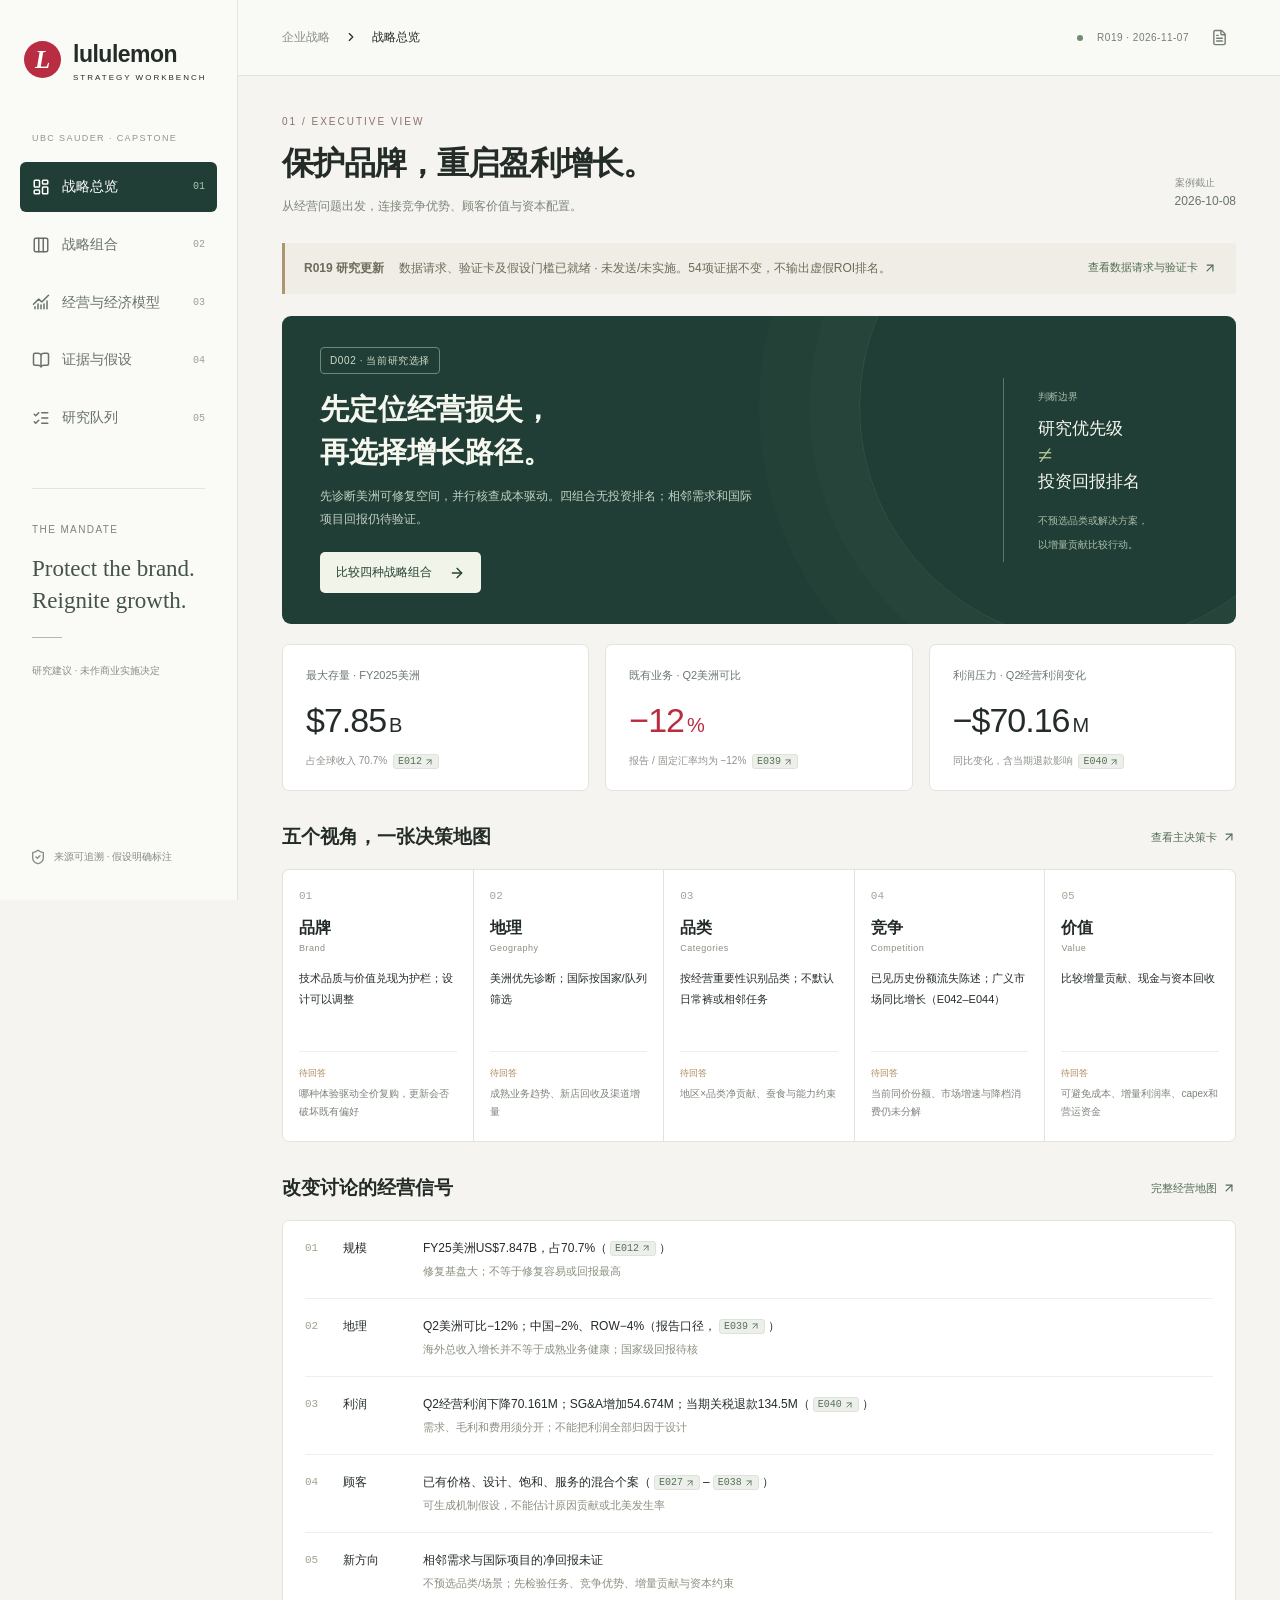
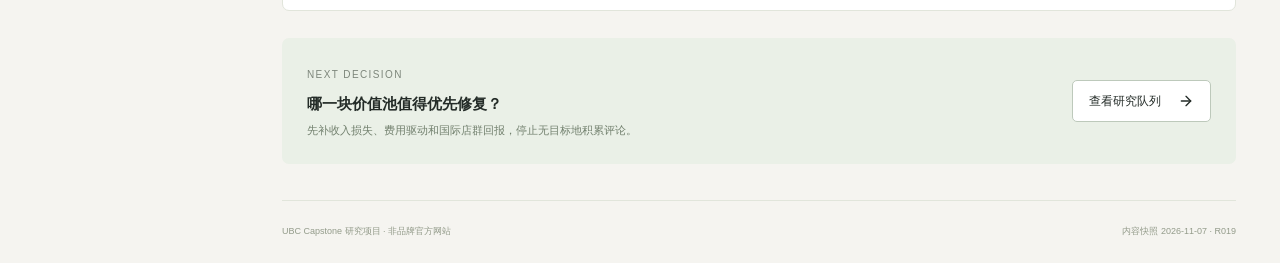
==== strategy-web/offline/index.html @ ca492231 "Prepare neutral data requests and illustrative decision gates" ====
<!doctype html><html lang="zh-CN"><head><meta charset="utf-8"><meta name="viewport" content="width=device-width,initial-scale=1"><title>Lululemon · 战略工作台</title><style>:root{--paper:#f5f4f0;--ink:#242c28;--muted:#7c8578;--line:#e1e5db;--green:#203e35;--red:#b82d41}*{box-sizing:border-box}body{margin:0;background:var(--paper);color:var(--ink);font-family:Inter,"Noto Sans SC","Microsoft YaHei",sans-serif;font-size:14px;line-height:1.7}button,input,select{font:inherit}button{cursor:pointer;border:0;background:none;color:inherit}a{color:inherit;text-decoration:none}button:focus-visible,a:focus-visible,input:focus-visible,select:focus-visible{outline:3px solid #ac8a4c;outline-offset:4px}svg{flex-shrink:0}h1,h2,h3,p{margin:0}h1{font-size:32px;letter-spacing:-1px;font-weight:600;line-height:1.5}h2{font-size:19px;font-weight:600}h3{font-size:15px;font-weight:600}.shell{display:flex;min-height:100vh}.sidebar{width:238px;position:fixed;inset:0 auto 0 0;background:#fafaf7;border-right:1px solid var(--line);padding:35px 20px;display:flex;flex-direction:column;z-index:15}.brand{display:flex;gap:12px;align-items:center;font-size:23px;font-weight:700;letter-spacing:-.5px;padding:0 4px}.mark{display:grid;place-items:center;background:var(--red);color:white;border-radius:50%;width:37px;height:37px;font:italic 700 25px Georgia}.brand-sub{font-size:8px;font-weight:500;letter-spacing:2px;display:block;margin-top:-3px}.workspace-label{color:#92978f;font-size:9px;letter-spacing:1.4px;margin:46px 12px 16px}nav{display:flex;flex-direction:column;gap:8px}nav button{display:flex;align-items:center;gap:12px;padding:13px 12px;border-radius:6px;color:#68716a;text-align:left}nav button span{flex:1}nav button small{font:10px monospace;color:#98a197}nav button.active{background:var(--green);color:white}nav button.active small{color:#adc4b3}nav button:not(.active):hover{background:#edf0e9}.sidebar-note{margin:45px 12px 20px;padding-top:28px;border-top:1px solid var(--line)}.mini-label{font-size:10px;letter-spacing:1.4px;color:#7d867b}.sidebar-note p{font:23px/1.4 Georgia,serif;margin:12px 0;color:#445348}.thin-line{height:1px;width:30px;background:#adbbac;margin:20px 0}.sidebar-note>span:last-child{font-size:10px;color:#899086}.sidebar-bottom{margin-top:auto;padding:25px 10px 0;display:flex;align-items:center;gap:8px;font-size:10px;color:#858c81}.workspace{margin-left:238px;flex:1;min-width:0}.topbar{height:76px;border-bottom:1px solid var(--line);padding:0 44px;display:flex;align-items:center;justify-content:space-between;background:#f9f9f6}.crumb,.top-meta{display:flex;align-items:center;gap:14px;font-size:12px}.crumb>span{color:#8a9188}.crumb strong{font-weight:500}.top-meta{color:#757f73;font-size:10px;letter-spacing:.5px}.dot{width:6px;height:6px;background:#708c73;border-radius:50%}.icon-button{display:inline-flex;align-items:center;justify-content:center;padding:8px;border-radius:5px}.icon-button:hover{background:#e7eae1}.mobile-menu{display:none}main{padding:37px 44px 0;max-width:1550px;margin:auto}.page-heading{display:flex;justify-content:space-between;align-items:flex-end;gap:20px;margin-bottom:27px}.eyebrow{font-size:10px;color:#8a7168;letter-spacing:2px;margin-bottom:9px}.subtitle{color:var(--muted);margin-top:9px;font-size:12px}.case-tag{font-size:10px;color:#8a9188;white-space:nowrap;padding-bottom:5px}.case-tag b{display:block;color:#697468;font-weight:500;text-align:right;font-size:12px}.hero{background:var(--green);border-radius:9px;color:#f6f8ef;padding:31px 38px;display:flex;justify-content:space-between;position:relative;overflow:hidden}.hero:after{content:"";position:absolute;right:-95px;top:-145px;width:470px;height:470px;border:1px solid #72907a33;border-radius:50%;pointer-events:none;box-shadow:0 0 0 50px #72907a0a,0 0 0 100px #72907a09}.pill{display:inline-block;border:1px solid #6b8878;color:#cfdbca;font-size:10px;padding:4px 9px;border-radius:4px;letter-spacing:.6px}.hero h2{font-size:29px;line-height:1.5;margin:14px 0 10px}.hero-copy{max-width:520px;position:relative;z-index:1}.hero-copy>p{font-size:12px;color:#c3d1c5;line-height:1.9;max-width:440px}.primary,.secondary{display:inline-flex;align-items:center;justify-content:center;gap:17px;border-radius:5px;padding:10px 16px;font-size:12px}.primary{background:#f1f4e9;color:#244334;margin-top:22px}.primary:hover{background:white}.secondary{border:1px solid #bdc9bb;background:white}.secondary:hover{background:#edf1e8}.hero-note{z-index:1;align-self:center;border-left:1px solid #5a7766;padding:6px 0 6px 34px;margin:0 20px 0 25px;min-width:175px}.hero-note>span{font-size:10px;color:#a9bdac}.hero-note p{font-size:17px;line-height:1.35;margin:11px 0 14px}.hero-note strong{font:26px Georgia;color:#b8c997}.hero-note small{font-size:10px;color:#a9bdac}.stat-grid{display:grid;grid-template-columns:repeat(3,1fr);gap:16px;margin:20px 0 30px}.stat-grid article{background:white;border:1px solid var(--line);border-radius:7px;padding:21px 23px}.stat-label{font-size:11px;color:#6b776d}.stat-grid strong{display:block;font-size:34px;font-weight:500;letter-spacing:-1px;margin:8px 0 2px;font-variant-numeric:tabular-nums}.stat-grid strong span{font-size:20px;letter-spacing:0;margin-left:3px}.stat-grid p{color:#8a9188;font-size:10px}.red{color:var(--red)!important}.ref{display:inline-flex;align-items:center;gap:2px;background:#edf0ea;color:#57715a;font:10px monospace;border:1px solid #dce3d8;border-radius:3px;padding:1px 4px;margin:0 3px;vertical-align:middle}.ref:hover{background:#dce8d9}.section-title{display:flex;align-items:center;justify-content:space-between;gap:15px;margin:30px 0 15px}.text-link{display:inline-flex;align-items:center;gap:5px;font-size:11px;color:#526c55;padding:0;text-align:left}.text-link:hover{text-decoration:underline}.lens-grid{display:grid;grid-template-columns:repeat(5,1fr);gap:1px;background:var(--line);border:1px solid var(--line);border-radius:7px;overflow:hidden}.lens-grid article{background:white;padding:20px 16px;min-width:0}.lens-number{font:11px monospace;color:#9caa93;display:block;margin-bottom:12px}.lens-grid h3{font-size:16px;margin-bottom:12px}.lens-grid h3 small{display:block;font-size:9px;color:#899080;font-weight:400;letter-spacing:.5px}.lens-grid p{font-size:11px;line-height:1.9;min-height:65px}.unknown{margin-top:18px;border-top:1px solid #edf0e9;padding-top:13px;font-size:10px;line-height:1.8;color:#7d857b}.unknown span{display:block;color:#ac8b5b;font-size:9px;margin-bottom:4px}.signal-list{background:white;border:1px solid var(--line);border-radius:7px;padding:0 22px}.signal-row{display:grid;grid-template-columns:28px 70px 1fr;gap:10px;padding:17px 0;border-bottom:1px solid #edf0e9;font-size:12px}.signal-row:last-child{border:0}.signal-index{font:11px monospace;color:#9aa68e;margin-top:4px}.signal-row>strong{font-weight:500}.signal-row p{font-size:11px;color:#88907f;margin-top:4px}.bottom-callout{display:flex;align-items:center;justify-content:space-between;gap:20px;padding:24px 25px;background:#eaf0e7;border-radius:7px;margin-top:27px}.bottom-callout h3{margin:5px 0;font-size:15px}.bottom-callout p{font-size:11px;color:#72806e}.notice{display:flex;gap:15px;align-items:flex-start;background:#efede5;border-left:3px solid #ad9670;padding:15px 19px;font-size:12px;color:#6e6b5a;border-radius:0 4px 4px 0}.notice b{white-space:nowrap}.notice>span{flex:1}.muted{color:var(--muted);font-size:11px}.option-picker{display:flex;flex-wrap:wrap;gap:10px;margin-bottom:20px}.option-picker label{background:white;border:1px solid var(--line);padding:9px 12px;border-radius:5px;font-size:11px;display:flex;align-items:center;gap:7px;cursor:pointer}.option-picker span{font:700 11px monospace}.option-picker input{accent-color:var(--green)}.comparison{display:grid;gap:15px;overflow-x:auto;padding-bottom:5px}.option-card{border:1px solid var(--line);background:white;border-radius:7px;overflow:hidden}.option-top{padding:20px;background:#eaeee7;min-height:130px}.lead-option .option-top{background:var(--green);color:white}.option-top>span{font:26px Georgia}.option-top small{float:right;font-size:10px;border:1px solid #a7b6a1;padding:2px 6px;border-radius:3px;margin-top:3px}.option-top h2{font-size:17px;margin-top:15px}.option-detail{padding:15px 19px;border-top:1px solid #edf0e9}.option-detail>span{font-size:10px;color:#8b947e}.option-detail p{font-size:12px;margin-top:7px;line-height:1.9}.small-badge{display:inline-block;font-size:10px;padding:2px 8px;border-radius:4px;background:#e6ede4;color:#63745a;vertical-align:middle;margin-left:5px;font-weight:400}.amber{background:#f0e8d8;color:#90733e}.profit-bridge{display:flex;gap:20px;align-items:flex-end;background:white;border:1px solid var(--line);padding:25px 30px;border-radius:7px;margin-bottom:18px}.profit-bridge>div{flex:1;display:flex;flex-direction:column}.profit-bridge span{font-size:11px;color:#7e8879}.profit-bridge b{font-size:23px;font-weight:500;margin:8px 0}.bridge-bar{border-radius:3px 3px 0 0;background:#b4c4a7;min-width:20px}.bridge-delta .bridge-bar{background:#c58b86}.bridge-delta b{color:#a05455}.bridge-end:last-child .bridge-bar{background:var(--green)}.model-grid{display:grid;grid-template-columns:1.3fr 1fr;border:1px solid var(--line);border-radius:7px;overflow:hidden;background:white}.model-controls{padding:28px 30px}.slider-label{display:block;margin-top:25px}.slider-label>span{display:flex;justify-content:space-between;font-size:12px}.slider-label b{font:16px monospace;color:#385b41}.slider-label input{width:100%;margin:14px 0 0;accent-color:var(--green);cursor:pointer}.fine{font-size:11px;line-height:1.9;color:#8b9186;margin-top:18px}.model-results{background:#eaf0e7;padding:28px 32px}.model-results>div{margin-bottom:15px}.model-results span{display:block;font-size:11px;color:#6c7b65}.model-results strong{font-size:35px;display:block;font-weight:500;letter-spacing:-1px;color:#254e36}.model-results small{font-size:16px;margin-left:4px}.model-results .breakeven{border-top:1px solid #ccd7c6;padding-top:15px;display:flex;justify-content:space-between}.breakeven b{font-size:13px;font-weight:500}.gate-grid{display:grid;grid-template-columns:repeat(4,1fr);gap:13px}.gate-grid>div{padding:22px 18px;background:white;border:1px solid var(--line);border-radius:5px}.gate-grid span{font:11px monospace;color:#8f9e84}.gate-grid h3{font-size:13px;margin:10px 0}.gate-grid p{font-size:10px;color:#87907e}.library-tabs{display:flex;gap:20px;border-bottom:1px solid var(--line);margin-bottom:20px}.library-tabs button{padding:10px 4px 13px;font-size:13px;color:#8a9184;border-bottom:2px solid transparent}.library-tabs button.selected{border-color:var(--green);color:var(--green);font-weight:600}.library-tabs span{font:10px monospace;border-radius:4px;background:#e5eae0;padding:2px 6px;margin-left:8px}.filterbar{display:flex;gap:12px}.search-box{display:flex;align-items:center;gap:10px;padding:9px 14px;background:white;border:1px solid #dbe0d5;border-radius:5px;flex:1;color:#8b9681}.search-box input{border:0;background:transparent;flex:1;width:0;padding:2px;font-size:12px}.filterbar select{padding:8px 15px;background:white;border:1px solid #dbe0d5;border-radius:5px;font-size:12px;color:#66775e}.result-count{font-size:10px;color:#8b9383;margin:20px 0 10px}.evidence-list{border:1px solid var(--line);border-radius:6px;overflow:hidden;background:white}.evidence-row{display:flex;align-items:center;gap:18px;text-align:left;width:100%;border-bottom:1px solid #e9ede4;padding:20px}.evidence-row:last-child{border:0}.evidence-row:hover{background:#f6f8f2}.e-id{font:11px monospace;letter-spacing:.5px;color:#738c64}.evidence-row>div{flex:1;min-width:0}.evidence-row h3{font-size:13px;line-height:1.7}.evidence-row p{font-size:10px;color:#89917f;overflow:hidden;white-space:nowrap;text-overflow:ellipsis;max-width:650px;margin-top:4px}.status{font-size:10px;white-space:nowrap;padding:2px 7px;border:1px solid #e0dfd2;border-radius:3px;color:#9b8455;background:#faf7ef}.status.verified{background:#edf2e8;color:#667b55;border-color:#dae3d1}.evidence-row>svg{color:#909d84}.empty{padding:50px;text-align:center;color:#78886c;background:white}.hyp-list{display:grid;grid-template-columns:1fr 1fr;gap:16px;margin-top:20px}.hyp-card{padding:22px;text-align:left;background:white;border:1px solid var(--line);border-radius:5px}.hyp-card h3{margin:10px 0;font-size:14px;line-height:1.8}.hyp-card p{color:#818e73;font-size:11px;margin:10px 0 18px}.hyp-card:hover{border-color:#a3b193}.research-list{margin-top:25px}.research-list article{display:flex;gap:25px;padding:25px 0;border-bottom:1px solid #dce2d3}.research-number{font:36px Georgia;color:#a2b393;min-width:50px}.research-body{flex:1}.research-body .small-badge{margin-left:0;font-size:9px}.research-body h2{font-size:17px;margin:10px 0 18px}.research-columns{display:grid;grid-template-columns:1fr 1fr;gap:30px}.research-columns p{font-size:12px;color:#6e7c63;margin-top:7px;line-height:1.9}footer{display:flex;justify-content:space-between;gap:20px;border-top:1px solid var(--line);padding:23px 0;margin-top:36px;color:#939b8a;font-size:9px}.drawer{padding:0;border:0;margin:0 0 0 auto;height:100dvh;max-height:100dvh;width:760px;max-width:95vw;background:#fafbf7;color:var(--ink);box-shadow:-12px 0 60px #14241b22}.drawer::backdrop{background:#1b302953;backdrop-filter:blur(2px)}.drawer-inner{height:100%;display:flex;flex-direction:column}.drawer header{padding:25px 28px;border-bottom:1px solid var(--line);display:flex;align-items:flex-start;justify-content:space-between;gap:20px;background:white}.drawer h2{font-size:18px;margin-top:8px}.drawer-content{padding:24px 28px;overflow-y:auto;flex:1;font-size:13px;line-height:1.9}.drawer-content h3{font-size:17px;margin:25px 0 12px}.drawer-content p{margin:10px 0;overflow-wrap:anywhere}.drawer-content a{color:#497b5b;text-decoration:underline}.local-source{color:#8d8c76}.drawer-footer{padding:16px 28px;border-top:1px solid var(--line);font-size:10px;color:#909782;display:flex;justify-content:space-between;background:white}.table-scroll{overflow-x:auto;margin:15px 0}table{border-collapse:collapse;width:100%;font-size:11px}th,td{text-align:left;padding:10px;border:1px solid #e0e5d9;min-width:100px}th{background:#eaf0e4}
@media(max-width:1150px){.sidebar{width:210px;padding:30px 14px}.workspace{margin-left:210px}main{padding:28px 26px 0}.topbar{padding:0 26px}.lens-grid{grid-template-columns:repeat(3,1fr)}.hero-note{min-width:150px;margin-right:0;padding-left:23px}.hero h2{font-size:26px}.stat-grid article{padding:17px}.stat-grid strong{font-size:28px}.gate-grid{grid-template-columns:1fr 1fr}.case-tag{display:none}.hero-copy>p{max-width:340px}}
@media(max-width:760px){.sidebar{display:none;width:238px;box-shadow:10px 0 50px #0002;top:64px}.sidebar.open{display:flex}.workspace{margin-left:0}.mobile-menu{display:inline-flex}.topbar{height:64px;padding:0 15px}.crumb{gap:7px}.top-meta{gap:7px;font-size:9px}main{padding:24px 18px 0}h1{font-size:25px;letter-spacing:-.5px}.subtitle{font-size:11px}.eyebrow{font-size:9px}.hero{padding:25px;display:block}.hero h2{font-size:28px}.hero-note{display:none}.stat-grid{gap:8px;grid-template-columns:1fr;margin-top:15px}.stat-grid article{padding:17px 20px;display:grid;grid-template-columns:1fr auto;align-items:center}.stat-grid strong{grid-column:2;grid-row:1/3;margin:0;font-size:28px}.stat-grid p{margin-top:4px}.lens-grid{grid-template-columns:1fr}.lens-grid article{padding:18px;display:grid;grid-template-columns:25px 85px 1fr;gap:12px}.lens-grid p{min-height:0}.lens-grid .unknown{grid-column:3;padding-top:8px;margin-top:0}.lens-grid h3{margin:0}.section-title h2{font-size:17px}.section-title{align-items:flex-start}.signal-list{padding:0 15px}.signal-row{grid-template-columns:20px 45px 1fr;font-size:11px;gap:7px}.bottom-callout{align-items:flex-start;flex-direction:column;padding:20px}.model-grid{grid-template-columns:1fr}.profit-bridge{gap:12px;padding:18px 15px}.profit-bridge b{font-size:16px}.profit-bridge span{font-size:9px}.small-badge{margin-top:5px}.notice{gap:8px;font-size:11px;flex-wrap:wrap}.notice>span{min-width:180px}.filterbar{flex-wrap:wrap}.filterbar select{width:100%}.evidence-row{gap:10px;padding:16px 12px}.evidence-row h3{font-size:12px}.evidence-row p{max-width:210px}.evidence-row>svg{display:none}.status{font-size:9px;padding:2px 4px}.hyp-list{grid-template-columns:1fr}.research-list article{gap:15px}.research-number{min-width:30px;font-size:28px}.research-columns{grid-template-columns:1fr;gap:18px}.research-body h2{font-size:15px}.drawer{max-width:100vw;width:100vw}.drawer header,.drawer-content{padding:20px}footer{flex-direction:column;gap:5px}}
@media print{.sidebar,.topbar,.drawer,.option-picker,.primary,footer{display:none}.workspace{margin:0}main{padding:0}.comparison{display:block}.option-card{break-inside:avoid;margin:15px 0}}


.audit-banner{margin-bottom:22px}.audit-disposition{background:#e9eee2;color:#4e633c}.hyp-card>.status{margin-left:9px}@media(max-width:760px){.evidence-row{flex-wrap:wrap}.evidence-row>div{min-width:180px}.evidence-row .status{margin-left:0}}
</style></head><body><div id="root"></div><script>(()=>{var Um=Object.create;var bs=Object.defineProperty;var Bm=Object.getOwnPropertyDescriptor;var Om=Object.getOwnPropertyNames;var km=Object.getPrototypeOf,Hm=Object.prototype.hasOwnProperty;var oa=(e,a)=>()=>(a||e((a={exports:{}}).exports,a),a.exports);var qm=(e,a,t,l)=>{if(a&&typeof a=="object"||typeof a=="function")for(let u of Om(a))!Hm.call(e,u)&&u!==t&&bs(e,u,{get:()=>a[u],enumerable:!(l=Bm(a,u))||l.enumerable});return e};var pa=(e,a,t)=>(t=e!=null?Um(km(e)):{},qm(a||!e||!e.__esModule?bs(t,"default",{value:e,enumerable:!0}):t,e));var Hs=oa(ee=>{"use strict";function Hn(e,a){var t=e.length;e.push(a);e:for(;0<t;){var l=t-1>>>1,u=e[l];if(0<Vu(u,a))e[l]=a,e[t]=u,t=l;else break e}}function na(e){return e.length===0?null:e[0]}function Ku(e){if(e.length===0)return null;var a=e[0],t=e.pop();if(t!==a){e[0]=t;e:for(var l=0,u=e.length,o=u>>>1;l<o;){var n=2*(l+1)-1,d=e[n],s=n+1,c=e[s];if(0>Vu(d,t))s<u&&0>Vu(c,d)?(e[l]=c,e[s]=t,l=s):(e[l]=d,e[n]=t,l=n);else if(s<u&&0>Vu(c,t))e[l]=c,e[s]=t,l=s;else break e}}return a}function Vu(e,a){var t=e.sortIndex-a.sortIndex;return t!==0?t:e.id-a.id}ee.unstable_now=void 0;typeof performance=="object"&&typeof performance.now=="function"?(Es=performance,ee.unstable_now=function(){return Es.now()}):(Bn=Date,Ms=Bn.now(),ee.unstable_now=function(){return Bn.now()-Ms});var Es,Bn,Ms,La=[],qa=[],zm=1,Qe=null,ve=3,qn=!1,Dl=!1,Ul=!1,zn=!1,Ds=typeof setTimeout=="function"?setTimeout:null,Us=typeof clearTimeout=="function"?clearTimeout:null,ws=typeof setImmediate<"u"?setImmediate:null;function Yu(e){for(var a=na(qa);a!==null;){if(a.callback===null)Ku(qa);else if(a.startTime<=e)Ku(qa),a.sortIndex=a.expirationTime,Hn(La,a);else break;a=na(qa)}}function Fn(e){if(Ul=!1,Yu(e),!Dl)if(na(La)!==null)Dl=!0,qt||(qt=!0,Ht());else{var a=na(qa);a!==null&&_n(Fn,a.startTime-e)}}var qt=!1,Bl=-1,Bs=5,Os=-1;function ks(){return zn?!0:!(ee.unstable_now()-Os<Bs)}function On(){if(zn=!1,qt){var e=ee.unstable_now();Os=e;var a=!0;try{e:{Dl=!1,Ul&&(Ul=!1,Us(Bl),Bl=-1),qn=!0;var t=ve;try{a:{for(Yu(e),Qe=na(La);Qe!==null&&!(Qe.expirationTime>e&&ks());){var l=Qe.callback;if(typeof l=="function"){Qe.callback=null,ve=Qe.priorityLevel;var u=l(Qe.expirationTime<=e);if(e=ee.unstable_now(),typeof u=="function"){Qe.callback=u,Yu(e),a=!0;break a}Qe===na(La)&&Ku(La),Yu(e)}else Ku(La);Qe=na(La)}if(Qe!==null)a=!0;else{var o=na(qa);o!==null&&_n(Fn,o.startTime-e),a=!1}}break e}finally{Qe=null,ve=t,qn=!1}a=void 0}}finally{a?Ht():qt=!1}}}var Ht;typeof ws=="function"?Ht=function(){ws(On)}:typeof MessageChannel<"u"?(kn=new MessageChannel,Ts=kn.port2,kn.port1.onmessage=On,Ht=function(){Ts.postMessage(null)}):Ht=function(){Ds(On,0)};var kn,Ts;function _n(e,a){Bl=Ds(function(){e(ee.unstable_now())},a)}ee.unstable_IdlePriority=5;ee.unstable_ImmediatePriority=1;ee.unstable_LowPriority=4;ee.unstable_NormalPriority=3;ee.unstable_Profiling=null;ee.unstable_UserBlockingPriority=2;ee.unstable_cancelCallback=function(e){e.callback=null};ee.unstable_forceFrameRate=function(e){0>e||125<e?console.error("forceFrameRate takes a positive int between 0 and 125, forcing frame rates higher than 125 fps is not supported"):Bs=0<e?Math.floor(1e3/e):5};ee.unstable_getCurrentPriorityLevel=function(){return ve};ee.unstable_next=function(e){switch(ve){case 1:case 2:case 3:var a=3;break;default:a=ve}var t=ve;ve=a;try{return e()}finally{ve=t}};ee.unstable_requestPaint=function(){zn=!0};ee.unstable_runWithPriority=function(e,a){switch(e){case 1:case 2:case 3:case 4:case 5:break;default:e=3}var t=ve;ve=e;try{return a()}finally{ve=t}};ee.unstable_scheduleCallback=function(e,a,t){var l=ee.unstable_now();switch(typeof t=="object"&&t!==null?(t=t.delay,t=typeof t=="number"&&0<t?l+t:l):t=l,e){case 1:var u=-1;break;case 2:u=250;break;case 5:u=1073741823;break;case 4:u=1e4;break;default:u=5e3}return u=t+u,e={id:zm++,callback:a,priorityLevel:e,startTime:t,expirationTime:u,sortIndex:-1},t>l?(e.sortIndex=t,Hn(qa,e),na(La)===null&&e===na(qa)&&(Ul?(Us(Bl),Bl=-1):Ul=!0,_n(Fn,t-l))):(e.sortIndex=u,Hn(La,e),Dl||qn||(Dl=!0,qt||(qt=!0,Ht()))),e};ee.unstable_shouldYield=ks;ee.unstable_wrapCallback=function(e){var a=ve;return function(){var t=ve;ve=a;try{return e.apply(this,arguments)}finally{ve=t}}}});var zs=oa((W1,qs)=>{"use strict";qs.exports=Hs()});var Zs=oa(M=>{"use strict";var Gn=Symbol.for("react.transitional.element"),Fm=Symbol.for("react.portal"),_m=Symbol.for("react.fragment"),Pm=Symbol.for("react.strict_mode"),Nm=Symbol.for("react.profiler"),Gm=Symbol.for("react.consumer"),Qm=Symbol.for("react.context"),Xm=Symbol.for("react.forward_ref"),Vm=Symbol.for("react.suspense"),Ym=Symbol.for("react.memo"),Gs=Symbol.for("react.lazy"),Km=Symbol.for("react.activity"),Fs=Symbol.iterator;function Zm(e){return e===null||typeof e!="object"?null:(e=Fs&&e[Fs]||e["@@iterator"],typeof e=="function"?e:null)}var Qs={isMounted:function(){return!1},enqueueForceUpdate:function(){},enqueueReplaceState:function(){},enqueueSetState:function(){}},Xs=Object.assign,Vs={};function Ft(e,a,t){this.props=e,this.context=a,this.refs=Vs,this.updater=t||Qs}Ft.prototype.isReactComponent={};Ft.prototype.setState=function(e,a){if(typeof e!="object"&&typeof e!="function"&&e!=null)throw Error("takes an object of state variables to update or a function which returns an object of state variables.");this.updater.enqueueSetState(this,e,a,"setState")};Ft.prototype.forceUpdate=function(e){this.updater.enqueueForceUpdate(this,e,"forceUpdate")};function Ys(){}Ys.prototype=Ft.prototype;function Qn(e,a,t){this.props=e,this.context=a,this.refs=Vs,this.updater=t||Qs}var Xn=Qn.prototype=new Ys;Xn.constructor=Qn;Xs(Xn,Ft.prototype);Xn.isPureReactComponent=!0;var _s=Array.isArray;function Nn(){}var Z={H:null,A:null,T:null,S:null},Ks=Object.prototype.hasOwnProperty;function Vn(e,a,t){var l=t.ref;return{$$typeof:Gn,type:e,key:a,ref:l!==void 0?l:null,props:t}}function jm(e,a){return Vn(e.type,a,e.props)}function Yn(e){return typeof e=="object"&&e!==null&&e.$$typeof===Gn}function Wm(e){var a={"=":"=0",":":"=2"};return"$"+e.replace(/[=:]/g,function(t){return a[t]})}var Ps=/\/+/g;function Pn(e,a){return typeof e=="object"&&e!==null&&e.key!=null?Wm(""+e.key):a.toString(36)}function Jm(e){switch(e.status){case"fulfilled":return e.value;case"rejected":throw e.reason;default:switch(typeof e.status=="string"?e.then(Nn,Nn):(e.status="pending",e.then(function(a){e.status==="pending"&&(e.status="fulfilled",e.value=a)},function(a){e.status==="pending"&&(e.status="rejected",e.reason=a)})),e.status){case"fulfilled":return e.value;case"rejected":throw e.reason}}throw e}function zt(e,a,t,l,u){var o=typeof e;(o==="undefined"||o==="boolean")&&(e=null);var n=!1;if(e===null)n=!0;else switch(o){case"bigint":case"string":case"number":n=!0;break;case"object":switch(e.$$typeof){case Gn:case Fm:n=!0;break;case Gs:return n=e._init,zt(n(e._payload),a,t,l,u)}}if(n)return u=u(e),n=l===""?"."+Pn(e,0):l,_s(u)?(t="",n!=null&&(t=n.replace(Ps,"$&/")+"/"),zt(u,a,t,"",function(c){return c})):u!=null&&(Yn(u)&&(u=jm(u,t+(u.key==null||e&&e.key===u.key?"":(""+u.key).replace(Ps,"$&/")+"/")+n)),a.push(u)),1;n=0;var d=l===""?".":l+":";if(_s(e))for(var s=0;s<e.length;s++)l=e[s],o=d+Pn(l,s),n+=zt(l,a,t,o,u);else if(s=Zm(e),typeof s=="function")for(e=s.call(e),s=0;!(l=e.next()).done;)l=l.value,o=d+Pn(l,s++),n+=zt(l,a,t,o,u);else if(o==="object"){if(typeof e.then=="function")return zt(Jm(e),a,t,l,u);throw a=String(e),Error("Objects are not valid as a React child (found: "+(a==="[object Object]"?"object with keys {"+Object.keys(e).join(", ")+"}":a)+"). If you meant to render a collection of children, use an array instead.")}return n}function Zu(e,a,t){if(e==null)return e;var l=[],u=0;return zt(e,l,"","",function(o){return a.call(t,o,u++)}),l}function $m(e){if(e._status===-1){var a=e._result;a=a(),a.then(function(t){(e._status===0||e._status===-1)&&(e._status=1,e._result=t)},function(t){(e._status===0||e._status===-1)&&(e._status=2,e._result=t)}),e._status===-1&&(e._status=0,e._result=a)}if(e._status===1)return e._result.default;throw e._result}var Ns=typeof reportError=="function"?reportError:function(e){if(typeof window=="object"&&typeof window.ErrorEvent=="function"){var a=new window.ErrorEvent("error",{bubbles:!0,cancelable:!0,message:typeof e=="object"&&e!==null&&typeof e.message=="string"?String(e.message):String(e),error:e});if(!window.dispatchEvent(a))return}else if(typeof process=="object"&&typeof process.emit=="function"){process.emit("uncaughtException",e);return}console.error(e)},ep={map:Zu,forEach:function(e,a,t){Zu(e,function(){a.apply(this,arguments)},t)},count:function(e){var a=0;return Zu(e,function(){a++}),a},toArray:function(e){return Zu(e,function(a){return a})||[]},only:function(e){if(!Yn(e))throw Error("React.Children.only expected to receive a single React element child.");return e}};M.Activity=Km;M.Children=ep;M.Component=Ft;M.Fragment=_m;M.Profiler=Nm;M.PureComponent=Qn;M.StrictMode=Pm;M.Suspense=Vm;M.__CLIENT_INTERNALS_DO_NOT_USE_OR_WARN_USERS_THEY_CANNOT_UPGRADE=Z;M.__COMPILER_RUNTIME={__proto__:null,c:function(e){return Z.H.useMemoCache(e)}};M.cache=function(e){return function(){return e.apply(null,arguments)}};M.cacheSignal=function(){return null};M.cloneElement=function(e,a,t){if(e==null)throw Error("The argument must be a React element, but you passed "+e+".");var l=Xs({},e.props),u=e.key;if(a!=null)for(o in a.key!==void 0&&(u=""+a.key),a)!Ks.call(a,o)||o==="key"||o==="__self"||o==="__source"||o==="ref"&&a.ref===void 0||(l[o]=a[o]);var o=arguments.length-2;if(o===1)l.children=t;else if(1<o){for(var n=Array(o),d=0;d<o;d++)n[d]=arguments[d+2];l.children=n}return Vn(e.type,u,l)};M.createContext=function(e){return e={$$typeof:Qm,_currentValue:e,_currentValue2:e,_threadCount:0,Provider:null,Consumer:null},e.Provider=e,e.Consumer={$$typeof:Gm,_context:e},e};M.createElement=function(e,a,t){var l,u={},o=null;if(a!=null)for(l in a.key!==void 0&&(o=""+a.key),a)Ks.call(a,l)&&l!=="key"&&l!=="__self"&&l!=="__source"&&(u[l]=a[l]);var n=arguments.length-2;if(n===1)u.children=t;else if(1<n){for(var d=Array(n),s=0;s<n;s++)d[s]=arguments[s+2];u.children=d}if(e&&e.defaultProps)for(l in n=e.defaultProps,n)u[l]===void 0&&(u[l]=n[l]);return Vn(e,o,u)};M.createRef=function(){return{current:null}};M.forwardRef=function(e){return{$$typeof:Xm,render:e}};M.isValidElement=Yn;M.lazy=function(e){return{$$typeof:Gs,_payload:{_status:-1,_result:e},_init:$m}};M.memo=function(e,a){return{$$typeof:Ym,type:e,compare:a===void 0?null:a}};M.startTransition=function(e){var a=Z.T,t={};Z.T=t;try{var l=e(),u=Z.S;u!==null&&u(t,l),typeof l=="object"&&l!==null&&typeof l.then=="function"&&l.then(Nn,Ns)}catch(o){Ns(o)}finally{a!==null&&t.types!==null&&(a.types=t.types),Z.T=a}};M.unstable_useCacheRefresh=function(){return Z.H.useCacheRefresh()};M.use=function(e){return Z.H.use(e)};M.useActionState=function(e,a,t){return Z.H.useActionState(e,a,t)};M.useCallback=function(e,a){return Z.H.useCallback(e,a)};M.useContext=function(e){return Z.H.useContext(e)};M.useDebugValue=function(){};M.useDeferredValue=function(e,a){return Z.H.useDeferredValue(e,a)};M.useEffect=function(e,a){return Z.H.useEffect(e,a)};M.useEffectEvent=function(e){return Z.H.useEffectEvent(e)};M.useId=function(){return Z.H.useId()};M.useImperativeHandle=function(e,a,t){return Z.H.useImperativeHandle(e,a,t)};M.useInsertionEffect=function(e,a){return Z.H.useInsertionEffect(e,a)};M.useLayoutEffect=function(e,a){return Z.H.useLayoutEffect(e,a)};M.useMemo=function(e,a){return Z.H.useMemo(e,a)};M.useOptimistic=function(e,a){return Z.H.useOptimistic(e,a)};M.useReducer=function(e,a,t){return Z.H.useReducer(e,a,t)};M.useRef=function(e){return Z.H.useRef(e)};M.useState=function(e){return Z.H.useState(e)};M.useSyncExternalStore=function(e,a,t){return Z.H.useSyncExternalStore(e,a,t)};M.useTransition=function(){return Z.H.useTransition()};M.version="19.2.6"});var pt=oa(($1,js)=>{"use strict";js.exports=Zs()});var Js=oa(Ae=>{"use strict";var ap=pt();function Ws(e){var a="https://react.dev/errors/"+e;if(1<arguments.length){a+="?args[]="+encodeURIComponent(arguments[1]);for(var t=2;t<arguments.length;t++)a+="&args[]="+encodeURIComponent(arguments[t])}return"Minified React error #"+e+"; visit "+a+" for the full message or use the non-minified dev environment for full errors and additional helpful warnings."}function za(){}var Re={d:{f:za,r:function(){throw Error(Ws(522))},D:za,C:za,L:za,m:za,X:za,S:za,M:za},p:0,findDOMNode:null},tp=Symbol.for("react.portal");function lp(e,a,t){var l=3<arguments.length&&arguments[3]!==void 0?arguments[3]:null;return{$$typeof:tp,key:l==null?null:""+l,children:e,containerInfo:a,implementation:t}}var Ol=ap.__CLIENT_INTERNALS_DO_NOT_USE_OR_WARN_USERS_THEY_CANNOT_UPGRADE;function ju(e,a){if(e==="font")return"";if(typeof a=="string")return a==="use-credentials"?a:""}Ae.__DOM_INTERNALS_DO_NOT_USE_OR_WARN_USERS_THEY_CANNOT_UPGRADE=Re;Ae.createPortal=function(e,a){var t=2<arguments.length&&arguments[2]!==void 0?arguments[2]:null;if(!a||a.nodeType!==1&&a.nodeType!==9&&a.nodeType!==11)throw Error(Ws(299));return lp(e,a,null,t)};Ae.flushSync=function(e){var a=Ol.T,t=Re.p;try{if(Ol.T=null,Re.p=2,e)return e()}finally{Ol.T=a,Re.p=t,Re.d.f()}};Ae.preconnect=function(e,a){typeof e=="string"&&(a?(a=a.crossOrigin,a=typeof a=="string"?a==="use-credentials"?a:"":void 0):a=null,Re.d.C(e,a))};Ae.prefetchDNS=function(e){typeof e=="string"&&Re.d.D(e)};Ae.preinit=function(e,a){if(typeof e=="string"&&a&&typeof a.as=="string"){var t=a.as,l=ju(t,a.crossOrigin),u=typeof a.integrity=="string"?a.integrity:void 0,o=typeof a.fetchPriority=="string"?a.fetchPriority:void 0;t==="style"?Re.d.S(e,typeof a.precedence=="string"?a.precedence:void 0,{crossOrigin:l,integrity:u,fetchPriority:o}):t==="script"&&Re.d.X(e,{crossOrigin:l,integrity:u,fetchPriority:o,nonce:typeof a.nonce=="string"?a.nonce:void 0})}};Ae.preinitModule=function(e,a){if(typeof e=="string")if(typeof a=="object"&&a!==null){if(a.as==null||a.as==="script"){var t=ju(a.as,a.crossOrigin);Re.d.M(e,{crossOrigin:t,integrity:typeof a.integrity=="string"?a.integrity:void 0,nonce:typeof a.nonce=="string"?a.nonce:void 0})}}else a==null&&Re.d.M(e)};Ae.preload=function(e,a){if(typeof e=="string"&&typeof a=="object"&&a!==null&&typeof a.as=="string"){var t=a.as,l=ju(t,a.crossOrigin);Re.d.L(e,t,{crossOrigin:l,integrity:typeof a.integrity=="string"?a.integrity:void 0,nonce:typeof a.nonce=="string"?a.nonce:void 0,type:typeof a.type=="string"?a.type:void 0,fetchPriority:typeof a.fetchPriority=="string"?a.fetchPriority:void 0,referrerPolicy:typeof a.referrerPolicy=="string"?a.referrerPolicy:void 0,imageSrcSet:typeof a.imageSrcSet=="string"?a.imageSrcSet:void 0,imageSizes:typeof a.imageSizes=="string"?a.imageSizes:void 0,media:typeof a.media=="string"?a.media:void 0})}};Ae.preloadModule=function(e,a){if(typeof e=="string")if(a){var t=ju(a.as,a.crossOrigin);Re.d.m(e,{as:typeof a.as=="string"&&a.as!=="script"?a.as:void 0,crossOrigin:t,integrity:typeof a.integrity=="string"?a.integrity:void 0})}else Re.d.m(e)};Ae.requestFormReset=function(e){Re.d.r(e)};Ae.unstable_batchedUpdates=function(e,a){return e(a)};Ae.useFormState=function(e,a,t){return Ol.H.useFormState(e,a,t)};Ae.useFormStatus=function(){return Ol.H.useHostTransitionStatus()};Ae.version="19.2.6"});var ai=oa((aL,ei)=>{"use strict";function $s(){if(!(typeof __REACT_DEVTOOLS_GLOBAL_HOOK__>"u"||typeof __REACT_DEVTOOLS_GLOBAL_HOOK__.checkDCE!="function"))try{__REACT_DEVTOOLS_GLOBAL_HOOK__.checkDCE($s)}catch(e){console.error(e)}}$s(),ei.exports=Js()});var mm=oa(vn=>{"use strict";var ce=zs(),Er=pt(),up=ai();function S(e){var a="https://react.dev/errors/"+e;if(1<arguments.length){a+="?args[]="+encodeURIComponent(arguments[1]);for(var t=2;t<arguments.length;t++)a+="&args[]="+encodeURIComponent(arguments[t])}return"Minified React error #"+e+"; visit "+a+" for the full message or use the non-minified dev environment for full errors and additional helpful warnings."}function Mr(e){return!(!e||e.nodeType!==1&&e.nodeType!==9&&e.nodeType!==11)}function xu(e){var a=e,t=e;if(e.alternate)for(;a.return;)a=a.return;else{e=a;do a=e,(a.flags&4098)!==0&&(t=a.return),e=a.return;while(e)}return a.tag===3?t:null}function wr(e){if(e.tag===13){var a=e.memoizedState;if(a===null&&(e=e.alternate,e!==null&&(a=e.memoizedState)),a!==null)return a.dehydrated}return null}function Tr(e){if(e.tag===31){var a=e.memoizedState;if(a===null&&(e=e.alternate,e!==null&&(a=e.memoizedState)),a!==null)return a.dehydrated}return null}function ti(e){if(xu(e)!==e)throw Error(S(188))}function op(e){var a=e.alternate;if(!a){if(a=xu(e),a===null)throw Error(S(188));return a!==e?null:e}for(var t=e,l=a;;){var u=t.return;if(u===null)break;var o=u.alternate;if(o===null){if(l=u.return,l!==null){t=l;continue}break}if(u.child===o.child){for(o=u.child;o;){if(o===t)return ti(u),e;if(o===l)return ti(u),a;o=o.sibling}throw Error(S(188))}if(t.return!==l.return)t=u,l=o;else{for(var n=!1,d=u.child;d;){if(d===t){n=!0,t=u,l=o;break}if(d===l){n=!0,l=u,t=o;break}d=d.sibling}if(!n){for(d=o.child;d;){if(d===t){n=!0,t=o,l=u;break}if(d===l){n=!0,l=o,t=u;break}d=d.sibling}if(!n)throw Error(S(189))}}if(t.alternate!==l)throw Error(S(190))}if(t.tag!==3)throw Error(S(188));return t.stateNode.current===t?e:a}function Dr(e){var a=e.tag;if(a===5||a===26||a===27||a===6)return e;for(e=e.child;e!==null;){if(a=Dr(e),a!==null)return a;e=e.sibling}return null}var J=Object.assign,np=Symbol.for("react.element"),Wu=Symbol.for("react.transitional.element"),Nl=Symbol.for("react.portal"),Xt=Symbol.for("react.fragment"),Ur=Symbol.for("react.strict_mode"),Ed=Symbol.for("react.profiler"),Br=Symbol.for("react.consumer"),va=Symbol.for("react.context"),vf=Symbol.for("react.forward_ref"),Md=Symbol.for("react.suspense"),wd=Symbol.for("react.suspense_list"),Rf=Symbol.for("react.memo"),Fa=Symbol.for("react.lazy"),Td=Symbol.for("react.activity"),dp=Symbol.for("react.memo_cache_sentinel"),li=Symbol.iterator;function kl(e){return e===null||typeof e!="object"?null:(e=li&&e[li]||e["@@iterator"],typeof e=="function"?e:null)}var fp=Symbol.for("react.client.reference");function Dd(e){if(e==null)return null;if(typeof e=="function")return e.$$typeof===fp?null:e.displayName||e.name||null;if(typeof e=="string")return e;switch(e){case Xt:return"Fragment";case Ed:return"Profiler";case Ur:return"StrictMode";case Md:return"Suspense";case wd:return"SuspenseList";case Td:return"Activity"}if(typeof e=="object")switch(e.$$typeof){case Nl:return"Portal";case va:return e.displayName||"Context";case Br:return(e._context.displayName||"Context")+".Consumer";case vf:var a=e.render;return e=e.displayName,e||(e=a.displayName||a.name||"",e=e!==""?"ForwardRef("+e+")":"ForwardRef"),e;case Rf:return a=e.displayName||null,a!==null?a:Dd(e.type)||"Memo";case Fa:a=e._payload,e=e._init;try{return Dd(e(a))}catch{}}return null}var Gl=Array.isArray,b=Er.__CLIENT_INTERNALS_DO_NOT_USE_OR_WARN_USERS_THEY_CANNOT_UPGRADE,_=up.__DOM_INTERNALS_DO_NOT_USE_OR_WARN_USERS_THEY_CANNOT_UPGRADE,xt={pending:!1,data:null,method:null,action:null},Ud=[],Vt=-1;function ra(e){return{current:e}}function he(e){0>Vt||(e.current=Ud[Vt],Ud[Vt]=null,Vt--)}function K(e,a){Vt++,Ud[Vt]=e.current,e.current=a}var ia=ra(null),nu=ra(null),ja=ra(null),Do=ra(null);function Uo(e,a){switch(K(ja,a),K(nu,e),K(ia,null),a.nodeType){case 9:case 11:e=(e=a.documentElement)&&(e=e.namespaceURI)?ir(e):0;break;default:if(e=a.tagName,a=a.namespaceURI)a=ir(a),e=$0(a,e);else switch(e){case"svg":e=1;break;case"math":e=2;break;default:e=0}}he(ia),K(ia,e)}function il(){he(ia),he(nu),he(ja)}function Bd(e){e.memoizedState!==null&&K(Do,e);var a=ia.current,t=$0(a,e.type);a!==t&&(K(nu,e),K(ia,t))}function Bo(e){nu.current===e&&(he(ia),he(nu)),Do.current===e&&(he(Do),Cu._currentValue=xt)}var Kn,ui;function ht(e){if(Kn===void 0)try{throw Error()}catch(t){var a=t.stack.trim().match(/\n( *(at )?)/);Kn=a&&a[1]||"",ui=-1<t.stack.indexOf(`
    at`)?" (<anonymous>)":-1<t.stack.indexOf("@")?"@unknown:0:0":""}return`
`+Kn+e+ui}var Zn=!1;function jn(e,a){if(!e||Zn)return"";Zn=!0;var t=Error.prepareStackTrace;Error.prepareStackTrace=void 0;try{var l={DetermineComponentFrameRoot:function(){try{if(a){var g=function(){throw Error()};if(Object.defineProperty(g.prototype,"props",{set:function(){throw Error()}}),typeof Reflect=="object"&&Reflect.construct){try{Reflect.construct(g,[])}catch(L){var m=L}Reflect.construct(e,[],g)}else{try{g.call()}catch(L){m=L}e.call(g.prototype)}}else{try{throw Error()}catch(L){m=L}(g=e())&&typeof g.catch=="function"&&g.catch(function(){})}}catch(L){if(L&&m&&typeof L.stack=="string")return[L.stack,m.stack]}return[null,null]}};l.DetermineComponentFrameRoot.displayName="DetermineComponentFrameRoot";var u=Object.getOwnPropertyDescriptor(l.DetermineComponentFrameRoot,"name");u&&u.configurable&&Object.defineProperty(l.DetermineComponentFrameRoot,"name",{value:"DetermineComponentFrameRoot"});var o=l.DetermineComponentFrameRoot(),n=o[0],d=o[1];if(n&&d){var s=n.split(`
`),c=d.split(`
`);for(u=l=0;l<s.length&&!s[l].includes("DetermineComponentFrameRoot");)l++;for(;u<c.length&&!c[u].includes("DetermineComponentFrameRoot");)u++;if(l===s.length||u===c.length)for(l=s.length-1,u=c.length-1;1<=l&&0<=u&&s[l]!==c[u];)u--;for(;1<=l&&0<=u;l--,u--)if(s[l]!==c[u]){if(l!==1||u!==1)do if(l--,u--,0>u||s[l]!==c[u]){var h=`
`+s[l].replace(" at new "," at ");return e.displayName&&h.includes("<anonymous>")&&(h=h.replace("<anonymous>",e.displayName)),h}while(1<=l&&0<=u);break}}}finally{Zn=!1,Error.prepareStackTrace=t}return(t=e?e.displayName||e.name:"")?ht(t):""}function sp(e,a){switch(e.tag){case 26:case 27:case 5:return ht(e.type);case 16:return ht("Lazy");case 13:return e.child!==a&&a!==null?ht("Suspense Fallback"):ht("Suspense");case 19:return ht("SuspenseList");case 0:case 15:return jn(e.type,!1);case 11:return jn(e.type.render,!1);case 1:return jn(e.type,!0);case 31:return ht("Activity");default:return""}}function oi(e){try{var a="",t=null;do a+=sp(e,t),t=e,e=e.return;while(e);return a}catch(l){return`
Error generating stack: `+l.message+`
`+l.stack}}var Od=Object.prototype.hasOwnProperty,Af=ce.unstable_scheduleCallback,Wn=ce.unstable_cancelCallback,ip=ce.unstable_shouldYield,rp=ce.unstable_requestPaint,ze=ce.unstable_now,cp=ce.unstable_getCurrentPriorityLevel,Or=ce.unstable_ImmediatePriority,kr=ce.unstable_UserBlockingPriority,Oo=ce.unstable_NormalPriority,mp=ce.unstable_LowPriority,Hr=ce.unstable_IdlePriority,pp=ce.log,Lp=ce.unstable_setDisableYieldValue,Iu=null,Fe=null;function Xa(e){if(typeof pp=="function"&&Lp(e),Fe&&typeof Fe.setStrictMode=="function")try{Fe.setStrictMode(Iu,e)}catch{}}var _e=Math.clz32?Math.clz32:gp,hp=Math.log,Cp=Math.LN2;function gp(e){return e>>>=0,e===0?32:31-(hp(e)/Cp|0)|0}var Ju=256,$u=262144,eo=4194304;function Ct(e){var a=e&42;if(a!==0)return a;switch(e&-e){case 1:return 1;case 2:return 2;case 4:return 4;case 8:return 8;case 16:return 16;case 32:return 32;case 64:return 64;case 128:return 128;case 256:case 512:case 1024:case 2048:case 4096:case 8192:case 16384:case 32768:case 65536:case 131072:return e&261888;case 262144:case 524288:case 1048576:case 2097152:return e&3932160;case 4194304:case 8388608:case 16777216:case 33554432:return e&62914560;case 67108864:return 67108864;case 134217728:return 134217728;case 268435456:return 268435456;case 536870912:return 536870912;case 1073741824:return 0;default:return e}}function nn(e,a,t){var l=e.pendingLanes;if(l===0)return 0;var u=0,o=e.suspendedLanes,n=e.pingedLanes;e=e.warmLanes;var d=l&134217727;return d!==0?(l=d&~o,l!==0?u=Ct(l):(n&=d,n!==0?u=Ct(n):t||(t=d&~e,t!==0&&(u=Ct(t))))):(d=l&~o,d!==0?u=Ct(d):n!==0?u=Ct(n):t||(t=l&~e,t!==0&&(u=Ct(t)))),u===0?0:a!==0&&a!==u&&(a&o)===0&&(o=u&-u,t=a&-a,o>=t||o===32&&(t&4194048)!==0)?a:u}function yu(e,a){return(e.pendingLanes&~(e.suspendedLanes&~e.pingedLanes)&a)===0}function Sp(e,a){switch(e){case 1:case 2:case 4:case 8:case 64:return a+250;case 16:case 32:case 128:case 256:case 512:case 1024:case 2048:case 4096:case 8192:case 16384:case 32768:case 65536:case 131072:case 262144:case 524288:case 1048576:case 2097152:return a+5e3;case 4194304:case 8388608:case 16777216:case 33554432:return-1;case 67108864:case 134217728:case 268435456:case 536870912:case 1073741824:return-1;default:return-1}}function qr(){var e=eo;return eo<<=1,(eo&62914560)===0&&(eo=4194304),e}function Jn(e){for(var a=[],t=0;31>t;t++)a.push(e);return a}function vu(e,a){e.pendingLanes|=a,a!==268435456&&(e.suspendedLanes=0,e.pingedLanes=0,e.warmLanes=0)}function xp(e,a,t,l,u,o){var n=e.pendingLanes;e.pendingLanes=t,e.suspendedLanes=0,e.pingedLanes=0,e.warmLanes=0,e.expiredLanes&=t,e.entangledLanes&=t,e.errorRecoveryDisabledLanes&=t,e.shellSuspendCounter=0;var d=e.entanglements,s=e.expirationTimes,c=e.hiddenUpdates;for(t=n&~t;0<t;){var h=31-_e(t),g=1<<h;d[h]=0,s[h]=-1;var m=c[h];if(m!==null)for(c[h]=null,h=0;h<m.length;h++){var L=m[h];L!==null&&(L.lane&=-536870913)}t&=~g}l!==0&&zr(e,l,0),o!==0&&u===0&&e.tag!==0&&(e.suspendedLanes|=o&~(n&~a))}function zr(e,a,t){e.pendingLanes|=a,e.suspendedLanes&=~a;var l=31-_e(a);e.entangledLanes|=a,e.entanglements[l]=e.entanglements[l]|1073741824|t&261930}function Fr(e,a){var t=e.entangledLanes|=a;for(e=e.entanglements;t;){var l=31-_e(t),u=1<<l;u&a|e[l]&a&&(e[l]|=a),t&=~u}}function _r(e,a){var t=a&-a;return t=(t&42)!==0?1:bf(t),(t&(e.suspendedLanes|a))!==0?0:t}function bf(e){switch(e){case 2:e=1;break;case 8:e=4;break;case 32:e=16;break;case 256:case 512:case 1024:case 2048:case 4096:case 8192:case 16384:case 32768:case 65536:case 131072:case 262144:case 524288:case 1048576:case 2097152:case 4194304:case 8388608:case 16777216:case 33554432:e=128;break;case 268435456:e=134217728;break;default:e=0}return e}function Ef(e){return e&=-e,2<e?8<e?(e&134217727)!==0?32:268435456:8:2}function Pr(){var e=_.p;return e!==0?e:(e=window.event,e===void 0?32:im(e.type))}function ni(e,a){var t=_.p;try{return _.p=e,a()}finally{_.p=t}}var st=Math.random().toString(36).slice(2),ge="__reactFiber$"+st,Ue="__reactProps$"+st,Il="__reactContainer$"+st,kd="__reactEvents$"+st,Ip="__reactListeners$"+st,yp="__reactHandles$"+st,di="__reactResources$"+st,Ru="__reactMarker$"+st;function Mf(e){delete e[ge],delete e[Ue],delete e[kd],delete e[Ip],delete e[yp]}function Yt(e){var a=e[ge];if(a)return a;for(var t=e.parentNode;t;){if(a=t[Il]||t[ge]){if(t=a.alternate,a.child!==null||t!==null&&t.child!==null)for(e=Lr(e);e!==null;){if(t=e[ge])return t;e=Lr(e)}return a}e=t,t=e.parentNode}return null}function yl(e){if(e=e[ge]||e[Il]){var a=e.tag;if(a===5||a===6||a===13||a===31||a===26||a===27||a===3)return e}return null}function Ql(e){var a=e.tag;if(a===5||a===26||a===27||a===6)return e.stateNode;throw Error(S(33))}function ll(e){var a=e[di];return a||(a=e[di]={hoistableStyles:new Map,hoistableScripts:new Map}),a}function Le(e){e[Ru]=!0}var Nr=new Set,Gr={};function Tt(e,a){rl(e,a),rl(e+"Capture",a)}function rl(e,a){for(Gr[e]=a,e=0;e<a.length;e++)Nr.add(a[e])}var vp=RegExp("^[:A-Z_a-z\\u00C0-\\u00D6\\u00D8-\\u00F6\\u00F8-\\u02FF\\u0370-\\u037D\\u037F-\\u1FFF\\u200C-\\u200D\\u2070-\\u218F\\u2C00-\\u2FEF\\u3001-\\uD7FF\\uF900-\\uFDCF\\uFDF0-\\uFFFD][:A-Z_a-z\\u00C0-\\u00D6\\u00D8-\\u00F6\\u00F8-\\u02FF\\u0370-\\u037D\\u037F-\\u1FFF\\u200C-\\u200D\\u2070-\\u218F\\u2C00-\\u2FEF\\u3001-\\uD7FF\\uF900-\\uFDCF\\uFDF0-\\uFFFD\\-.0-9\\u00B7\\u0300-\\u036F\\u203F-\\u2040]*$"),fi={},si={};function Rp(e){return Od.call(si,e)?!0:Od.call(fi,e)?!1:vp.test(e)?si[e]=!0:(fi[e]=!0,!1)}function ho(e,a,t){if(Rp(a))if(t===null)e.removeAttribute(a);else{switch(typeof t){case"undefined":case"function":case"symbol":e.removeAttribute(a);return;case"boolean":var l=a.toLowerCase().slice(0,5);if(l!=="data-"&&l!=="aria-"){e.removeAttribute(a);return}}e.setAttribute(a,""+t)}}function ao(e,a,t){if(t===null)e.removeAttribute(a);else{switch(typeof t){case"undefined":case"function":case"symbol":case"boolean":e.removeAttribute(a);return}e.setAttribute(a,""+t)}}function ha(e,a,t,l){if(l===null)e.removeAttribute(t);else{switch(typeof l){case"undefined":case"function":case"symbol":case"boolean":e.removeAttribute(t);return}e.setAttributeNS(a,t,""+l)}}function Ve(e){switch(typeof e){case"bigint":case"boolean":case"number":case"string":case"undefined":return e;case"object":return e;default:return""}}function Qr(e){var a=e.type;return(e=e.nodeName)&&e.toLowerCase()==="input"&&(a==="checkbox"||a==="radio")}function Ap(e,a,t){var l=Object.getOwnPropertyDescriptor(e.constructor.prototype,a);if(!e.hasOwnProperty(a)&&typeof l<"u"&&typeof l.get=="function"&&typeof l.set=="function"){var u=l.get,o=l.set;return Object.defineProperty(e,a,{configurable:!0,get:function(){return u.call(this)},set:function(n){t=""+n,o.call(this,n)}}),Object.defineProperty(e,a,{enumerable:l.enumerable}),{getValue:function(){return t},setValue:function(n){t=""+n},stopTracking:function(){e._valueTracker=null,delete e[a]}}}}function Hd(e){if(!e._valueTracker){var a=Qr(e)?"checked":"value";e._valueTracker=Ap(e,a,""+e[a])}}function Xr(e){if(!e)return!1;var a=e._valueTracker;if(!a)return!0;var t=a.getValue(),l="";return e&&(l=Qr(e)?e.checked?"true":"false":e.value),e=l,e!==t?(a.setValue(e),!0):!1}function ko(e){if(e=e||(typeof document<"u"?document:void 0),typeof e>"u")return null;try{return e.activeElement||e.body}catch{return e.body}}var bp=/[\n"\\]/g;function Ze(e){return e.replace(bp,function(a){return"\\"+a.charCodeAt(0).toString(16)+" "})}function qd(e,a,t,l,u,o,n,d){e.name="",n!=null&&typeof n!="function"&&typeof n!="symbol"&&typeof n!="boolean"?e.type=n:e.removeAttribute("type"),a!=null?n==="number"?(a===0&&e.value===""||e.value!=a)&&(e.value=""+Ve(a)):e.value!==""+Ve(a)&&(e.value=""+Ve(a)):n!=="submit"&&n!=="reset"||e.removeAttribute("value"),a!=null?zd(e,n,Ve(a)):t!=null?zd(e,n,Ve(t)):l!=null&&e.removeAttribute("value"),u==null&&o!=null&&(e.defaultChecked=!!o),u!=null&&(e.checked=u&&typeof u!="function"&&typeof u!="symbol"),d!=null&&typeof d!="function"&&typeof d!="symbol"&&typeof d!="boolean"?e.name=""+Ve(d):e.removeAttribute("name")}function Vr(e,a,t,l,u,o,n,d){if(o!=null&&typeof o!="function"&&typeof o!="symbol"&&typeof o!="boolean"&&(e.type=o),a!=null||t!=null){if(!(o!=="submit"&&o!=="reset"||a!=null)){Hd(e);return}t=t!=null?""+Ve(t):"",a=a!=null?""+Ve(a):t,d||a===e.value||(e.value=a),e.defaultValue=a}l=l??u,l=typeof l!="function"&&typeof l!="symbol"&&!!l,e.checked=d?e.checked:!!l,e.defaultChecked=!!l,n!=null&&typeof n!="function"&&typeof n!="symbol"&&typeof n!="boolean"&&(e.name=n),Hd(e)}function zd(e,a,t){a==="number"&&ko(e.ownerDocument)===e||e.defaultValue===""+t||(e.defaultValue=""+t)}function ul(e,a,t,l){if(e=e.options,a){a={};for(var u=0;u<t.length;u++)a["$"+t[u]]=!0;for(t=0;t<e.length;t++)u=a.hasOwnProperty("$"+e[t].value),e[t].selected!==u&&(e[t].selected=u),u&&l&&(e[t].defaultSelected=!0)}else{for(t=""+Ve(t),a=null,u=0;u<e.length;u++){if(e[u].value===t){e[u].selected=!0,l&&(e[u].defaultSelected=!0);return}a!==null||e[u].disabled||(a=e[u])}a!==null&&(a.selected=!0)}}function Yr(e,a,t){if(a!=null&&(a=""+Ve(a),a!==e.value&&(e.value=a),t==null)){e.defaultValue!==a&&(e.defaultValue=a);return}e.defaultValue=t!=null?""+Ve(t):""}function Kr(e,a,t,l){if(a==null){if(l!=null){if(t!=null)throw Error(S(92));if(Gl(l)){if(1<l.length)throw Error(S(93));l=l[0]}t=l}t==null&&(t=""),a=t}t=Ve(a),e.defaultValue=t,l=e.textContent,l===t&&l!==""&&l!==null&&(e.value=l),Hd(e)}function cl(e,a){if(a){var t=e.firstChild;if(t&&t===e.lastChild&&t.nodeType===3){t.nodeValue=a;return}}e.textContent=a}var Ep=new Set("animationIterationCount aspectRatio borderImageOutset borderImageSlice borderImageWidth boxFlex boxFlexGroup boxOrdinalGroup columnCount columns flex flexGrow flexPositive flexShrink flexNegative flexOrder gridArea gridRow gridRowEnd gridRowSpan gridRowStart gridColumn gridColumnEnd gridColumnSpan gridColumnStart fontWeight lineClamp lineHeight opacity order orphans scale tabSize widows zIndex zoom fillOpacity floodOpacity stopOpacity strokeDasharray strokeDashoffset strokeMiterlimit strokeOpacity strokeWidth MozAnimationIterationCount MozBoxFlex MozBoxFlexGroup MozLineClamp msAnimationIterationCount msFlex msZoom msFlexGrow msFlexNegative msFlexOrder msFlexPositive msFlexShrink msGridColumn msGridColumnSpan msGridRow msGridRowSpan WebkitAnimationIterationCount WebkitBoxFlex WebKitBoxFlexGroup WebkitBoxOrdinalGroup WebkitColumnCount WebkitColumns WebkitFlex WebkitFlexGrow WebkitFlexPositive WebkitFlexShrink WebkitLineClamp".split(" "));function ii(e,a,t){var l=a.indexOf("--")===0;t==null||typeof t=="boolean"||t===""?l?e.setProperty(a,""):a==="float"?e.cssFloat="":e[a]="":l?e.setProperty(a,t):typeof t!="number"||t===0||Ep.has(a)?a==="float"?e.cssFloat=t:e[a]=(""+t).trim():e[a]=t+"px"}function Zr(e,a,t){if(a!=null&&typeof a!="object")throw Error(S(62));if(e=e.style,t!=null){for(var l in t)!t.hasOwnProperty(l)||a!=null&&a.hasOwnProperty(l)||(l.indexOf("--")===0?e.setProperty(l,""):l==="float"?e.cssFloat="":e[l]="");for(var u in a)l=a[u],a.hasOwnProperty(u)&&t[u]!==l&&ii(e,u,l)}else for(var o in a)a.hasOwnProperty(o)&&ii(e,o,a[o])}function wf(e){if(e.indexOf("-")===-1)return!1;switch(e){case"annotation-xml":case"color-profile":case"font-face":case"font-face-src":case"font-face-uri":case"font-face-format":case"font-face-name":case"missing-glyph":return!1;default:return!0}}var Mp=new Map([["acceptCharset","accept-charset"],["htmlFor","for"],["httpEquiv","http-equiv"],["crossOrigin","crossorigin"],["accentHeight","accent-height"],["alignmentBaseline","alignment-baseline"],["arabicForm","arabic-form"],["baselineShift","baseline-shift"],["capHeight","cap-height"],["clipPath","clip-path"],["clipRule","clip-rule"],["colorInterpolation","color-interpolation"],["colorInterpolationFilters","color-interpolation-filters"],["colorProfile","color-profile"],["colorRendering","color-rendering"],["dominantBaseline","dominant-baseline"],["enableBackground","enable-background"],["fillOpacity","fill-opacity"],["fillRule","fill-rule"],["floodColor","flood-color"],["floodOpacity","flood-opacity"],["fontFamily","font-family"],["fontSize","font-size"],["fontSizeAdjust","font-size-adjust"],["fontStretch","font-stretch"],["fontStyle","font-style"],["fontVariant","font-variant"],["fontWeight","font-weight"],["glyphName","glyph-name"],["glyphOrientationHorizontal","glyph-orientation-horizontal"],["glyphOrientationVertical","glyph-orientation-vertical"],["horizAdvX","horiz-adv-x"],["horizOriginX","horiz-origin-x"],["imageRendering","image-rendering"],["letterSpacing","letter-spacing"],["lightingColor","lighting-color"],["markerEnd","marker-end"],["markerMid","marker-mid"],["markerStart","marker-start"],["overlinePosition","overline-position"],["overlineThickness","overline-thickness"],["paintOrder","paint-order"],["panose-1","panose-1"],["pointerEvents","pointer-events"],["renderingIntent","rendering-intent"],["shapeRendering","shape-rendering"],["stopColor","stop-color"],["stopOpacity","stop-opacity"],["strikethroughPosition","strikethrough-position"],["strikethroughThickness","strikethrough-thickness"],["strokeDasharray","stroke-dasharray"],["strokeDashoffset","stroke-dashoffset"],["strokeLinecap","stroke-linecap"],["strokeLinejoin","stroke-linejoin"],["strokeMiterlimit","stroke-miterlimit"],["strokeOpacity","stroke-opacity"],["strokeWidth","stroke-width"],["textAnchor","text-anchor"],["textDecoration","text-decoration"],["textRendering","text-rendering"],["transformOrigin","transform-origin"],["underlinePosition","underline-position"],["underlineThickness","underline-thickness"],["unicodeBidi","unicode-bidi"],["unicodeRange","unicode-range"],["unitsPerEm","units-per-em"],["vAlphabetic","v-alphabetic"],["vHanging","v-hanging"],["vIdeographic","v-ideographic"],["vMathematical","v-mathematical"],["vectorEffect","vector-effect"],["vertAdvY","vert-adv-y"],["vertOriginX","vert-origin-x"],["vertOriginY","vert-origin-y"],["wordSpacing","word-spacing"],["writingMode","writing-mode"],["xmlnsXlink","xmlns:xlink"],["xHeight","x-height"]]),wp=/^[\u0000-\u001F ]*j[\r\n\t]*a[\r\n\t]*v[\r\n\t]*a[\r\n\t]*s[\r\n\t]*c[\r\n\t]*r[\r\n\t]*i[\r\n\t]*p[\r\n\t]*t[\r\n\t]*:/i;function Co(e){return wp.test(""+e)?"javascript:throw new Error('React has blocked a javascript: URL as a security precaution.')":e}function Ra(){}var Fd=null;function Tf(e){return e=e.target||e.srcElement||window,e.correspondingUseElement&&(e=e.correspondingUseElement),e.nodeType===3?e.parentNode:e}var Kt=null,ol=null;function ri(e){var a=yl(e);if(a&&(e=a.stateNode)){var t=e[Ue]||null;e:switch(e=a.stateNode,a.type){case"input":if(qd(e,t.value,t.defaultValue,t.defaultValue,t.checked,t.defaultChecked,t.type,t.name),a=t.name,t.type==="radio"&&a!=null){for(t=e;t.parentNode;)t=t.parentNode;for(t=t.querySelectorAll('input[name="'+Ze(""+a)+'"][type="radio"]'),a=0;a<t.length;a++){var l=t[a];if(l!==e&&l.form===e.form){var u=l[Ue]||null;if(!u)throw Error(S(90));qd(l,u.value,u.defaultValue,u.defaultValue,u.checked,u.defaultChecked,u.type,u.name)}}for(a=0;a<t.length;a++)l=t[a],l.form===e.form&&Xr(l)}break e;case"textarea":Yr(e,t.value,t.defaultValue);break e;case"select":a=t.value,a!=null&&ul(e,!!t.multiple,a,!1)}}}var $n=!1;function jr(e,a,t){if($n)return e(a,t);$n=!0;try{var l=e(a);return l}finally{if($n=!1,(Kt!==null||ol!==null)&&(Sn(),Kt&&(a=Kt,e=ol,ol=Kt=null,ri(a),e)))for(a=0;a<e.length;a++)ri(e[a])}}function du(e,a){var t=e.stateNode;if(t===null)return null;var l=t[Ue]||null;if(l===null)return null;t=l[a];e:switch(a){case"onClick":case"onClickCapture":case"onDoubleClick":case"onDoubleClickCapture":case"onMouseDown":case"onMouseDownCapture":case"onMouseMove":case"onMouseMoveCapture":case"onMouseUp":case"onMouseUpCapture":case"onMouseEnter":(l=!l.disabled)||(e=e.type,l=!(e==="button"||e==="input"||e==="select"||e==="textarea")),e=!l;break e;default:e=!1}if(e)return null;if(t&&typeof t!="function")throw Error(S(231,a,typeof t));return t}var wa=!(typeof window>"u"||typeof window.document>"u"||typeof window.document.createElement>"u"),_d=!1;if(wa)try{_t={},Object.defineProperty(_t,"passive",{get:function(){_d=!0}}),window.addEventListener("test",_t,_t),window.removeEventListener("test",_t,_t)}catch{_d=!1}var _t,Va=null,Df=null,go=null;function Wr(){if(go)return go;var e,a=Df,t=a.length,l,u="value"in Va?Va.value:Va.textContent,o=u.length;for(e=0;e<t&&a[e]===u[e];e++);var n=t-e;for(l=1;l<=n&&a[t-l]===u[o-l];l++);return go=u.slice(e,1<l?1-l:void 0)}function So(e){var a=e.keyCode;return"charCode"in e?(e=e.charCode,e===0&&a===13&&(e=13)):e=a,e===10&&(e=13),32<=e||e===13?e:0}function to(){return!0}function ci(){return!1}function Be(e){function a(t,l,u,o,n){this._reactName=t,this._targetInst=u,this.type=l,this.nativeEvent=o,this.target=n,this.currentTarget=null;for(var d in e)e.hasOwnProperty(d)&&(t=e[d],this[d]=t?t(o):o[d]);return this.isDefaultPrevented=(o.defaultPrevented!=null?o.defaultPrevented:o.returnValue===!1)?to:ci,this.isPropagationStopped=ci,this}return J(a.prototype,{preventDefault:function(){this.defaultPrevented=!0;var t=this.nativeEvent;t&&(t.preventDefault?t.preventDefault():typeof t.returnValue!="unknown"&&(t.returnValue=!1),this.isDefaultPrevented=to)},stopPropagation:function(){var t=this.nativeEvent;t&&(t.stopPropagation?t.stopPropagation():typeof t.cancelBubble!="unknown"&&(t.cancelBubble=!0),this.isPropagationStopped=to)},persist:function(){},isPersistent:to}),a}var Dt={eventPhase:0,bubbles:0,cancelable:0,timeStamp:function(e){return e.timeStamp||Date.now()},defaultPrevented:0,isTrusted:0},dn=Be(Dt),Au=J({},Dt,{view:0,detail:0}),Tp=Be(Au),ed,ad,Hl,fn=J({},Au,{screenX:0,screenY:0,clientX:0,clientY:0,pageX:0,pageY:0,ctrlKey:0,shiftKey:0,altKey:0,metaKey:0,getModifierState:Uf,button:0,buttons:0,relatedTarget:function(e){return e.relatedTarget===void 0?e.fromElement===e.srcElement?e.toElement:e.fromElement:e.relatedTarget},movementX:function(e){return"movementX"in e?e.movementX:(e!==Hl&&(Hl&&e.type==="mousemove"?(ed=e.screenX-Hl.screenX,ad=e.screenY-Hl.screenY):ad=ed=0,Hl=e),ed)},movementY:function(e){return"movementY"in e?e.movementY:ad}}),mi=Be(fn),Dp=J({},fn,{dataTransfer:0}),Up=Be(Dp),Bp=J({},Au,{relatedTarget:0}),td=Be(Bp),Op=J({},Dt,{animationName:0,elapsedTime:0,pseudoElement:0}),kp=Be(Op),Hp=J({},Dt,{clipboardData:function(e){return"clipboardData"in e?e.clipboardData:window.clipboardData}}),qp=Be(Hp),zp=J({},Dt,{data:0}),pi=Be(zp),Fp={Esc:"Escape",Spacebar:" ",Left:"ArrowLeft",Up:"ArrowUp",Right:"ArrowRight",Down:"ArrowDown",Del:"Delete",Win:"OS",Menu:"ContextMenu",Apps:"ContextMenu",Scroll:"ScrollLock",MozPrintableKey:"Unidentified"},_p={8:"Backspace",9:"Tab",12:"Clear",13:"Enter",16:"Shift",17:"Control",18:"Alt",19:"Pause",20:"CapsLock",27:"Escape",32:" ",33:"PageUp",34:"PageDown",35:"End",36:"Home",37:"ArrowLeft",38:"ArrowUp",39:"ArrowRight",40:"ArrowDown",45:"Insert",46:"Delete",112:"F1",113:"F2",114:"F3",115:"F4",116:"F5",117:"F6",118:"F7",119:"F8",120:"F9",121:"F10",122:"F11",123:"F12",144:"NumLock",145:"ScrollLock",224:"Meta"},Pp={Alt:"altKey",Control:"ctrlKey",Meta:"metaKey",Shift:"shiftKey"};function Np(e){var a=this.nativeEvent;return a.getModifierState?a.getModifierState(e):(e=Pp[e])?!!a[e]:!1}function Uf(){return Np}var Gp=J({},Au,{key:function(e){if(e.key){var a=Fp[e.key]||e.key;if(a!=="Unidentified")return a}return e.type==="keypress"?(e=So(e),e===13?"Enter":String.fromCharCode(e)):e.type==="keydown"||e.type==="keyup"?_p[e.keyCode]||"Unidentified":""},code:0,location:0,ctrlKey:0,shiftKey:0,altKey:0,metaKey:0,repeat:0,locale:0,getModifierState:Uf,charCode:function(e){return e.type==="keypress"?So(e):0},keyCode:function(e){return e.type==="keydown"||e.type==="keyup"?e.keyCode:0},which:function(e){return e.type==="keypress"?So(e):e.type==="keydown"||e.type==="keyup"?e.keyCode:0}}),Qp=Be(Gp),Xp=J({},fn,{pointerId:0,width:0,height:0,pressure:0,tangentialPressure:0,tiltX:0,tiltY:0,twist:0,pointerType:0,isPrimary:0}),Li=Be(Xp),Vp=J({},Au,{touches:0,targetTouches:0,changedTouches:0,altKey:0,metaKey:0,ctrlKey:0,shiftKey:0,getModifierState:Uf}),Yp=Be(Vp),Kp=J({},Dt,{propertyName:0,elapsedTime:0,pseudoElement:0}),Zp=Be(Kp),jp=J({},fn,{deltaX:function(e){return"deltaX"in e?e.deltaX:"wheelDeltaX"in e?-e.wheelDeltaX:0},deltaY:function(e){return"deltaY"in e?e.deltaY:"wheelDeltaY"in e?-e.wheelDeltaY:"wheelDelta"in e?-e.wheelDelta:0},deltaZ:0,deltaMode:0}),Wp=Be(jp),Jp=J({},Dt,{newState:0,oldState:0}),$p=Be(Jp),e2=[9,13,27,32],Bf=wa&&"CompositionEvent"in window,Yl=null;wa&&"documentMode"in document&&(Yl=document.documentMode);var a2=wa&&"TextEvent"in window&&!Yl,Jr=wa&&(!Bf||Yl&&8<Yl&&11>=Yl),hi=" ",Ci=!1;function $r(e,a){switch(e){case"keyup":return e2.indexOf(a.keyCode)!==-1;case"keydown":return a.keyCode!==229;case"keypress":case"mousedown":case"focusout":return!0;default:return!1}}function ec(e){return e=e.detail,typeof e=="object"&&"data"in e?e.data:null}var Zt=!1;function t2(e,a){switch(e){case"compositionend":return ec(a);case"keypress":return a.which!==32?null:(Ci=!0,hi);case"textInput":return e=a.data,e===hi&&Ci?null:e;default:return null}}function l2(e,a){if(Zt)return e==="compositionend"||!Bf&&$r(e,a)?(e=Wr(),go=Df=Va=null,Zt=!1,e):null;switch(e){case"paste":return null;case"keypress":if(!(a.ctrlKey||a.altKey||a.metaKey)||a.ctrlKey&&a.altKey){if(a.char&&1<a.char.length)return a.char;if(a.which)return String.fromCharCode(a.which)}return null;case"compositionend":return Jr&&a.locale!=="ko"?null:a.data;default:return null}}var u2={color:!0,date:!0,datetime:!0,"datetime-local":!0,email:!0,month:!0,number:!0,password:!0,range:!0,search:!0,tel:!0,text:!0,time:!0,url:!0,week:!0};function gi(e){var a=e&&e.nodeName&&e.nodeName.toLowerCase();return a==="input"?!!u2[e.type]:a==="textarea"}function ac(e,a,t,l){Kt?ol?ol.push(l):ol=[l]:Kt=l,a=$o(a,"onChange"),0<a.length&&(t=new dn("onChange","change",null,t,l),e.push({event:t,listeners:a}))}var Kl=null,fu=null;function o2(e){j0(e,0)}function sn(e){var a=Ql(e);if(Xr(a))return e}function Si(e,a){if(e==="change")return a}var tc=!1;wa&&(wa?(uo="oninput"in document,uo||(ld=document.createElement("div"),ld.setAttribute("oninput","return;"),uo=typeof ld.oninput=="function"),lo=uo):lo=!1,tc=lo&&(!document.documentMode||9<document.documentMode));var lo,uo,ld;function xi(){Kl&&(Kl.detachEvent("onpropertychange",lc),fu=Kl=null)}function lc(e){if(e.propertyName==="value"&&sn(fu)){var a=[];ac(a,fu,e,Tf(e)),jr(o2,a)}}function n2(e,a,t){e==="focusin"?(xi(),Kl=a,fu=t,Kl.attachEvent("onpropertychange",lc)):e==="focusout"&&xi()}function d2(e){if(e==="selectionchange"||e==="keyup"||e==="keydown")return sn(fu)}function f2(e,a){if(e==="click")return sn(a)}function s2(e,a){if(e==="input"||e==="change")return sn(a)}function i2(e,a){return e===a&&(e!==0||1/e===1/a)||e!==e&&a!==a}var Ne=typeof Object.is=="function"?Object.is:i2;function su(e,a){if(Ne(e,a))return!0;if(typeof e!="object"||e===null||typeof a!="object"||a===null)return!1;var t=Object.keys(e),l=Object.keys(a);if(t.length!==l.length)return!1;for(l=0;l<t.length;l++){var u=t[l];if(!Od.call(a,u)||!Ne(e[u],a[u]))return!1}return!0}function Ii(e){for(;e&&e.firstChild;)e=e.firstChild;return e}function yi(e,a){var t=Ii(e);e=0;for(var l;t;){if(t.nodeType===3){if(l=e+t.textContent.length,e<=a&&l>=a)return{node:t,offset:a-e};e=l}e:{for(;t;){if(t.nextSibling){t=t.nextSibling;break e}t=t.parentNode}t=void 0}t=Ii(t)}}function uc(e,a){return e&&a?e===a?!0:e&&e.nodeType===3?!1:a&&a.nodeType===3?uc(e,a.parentNode):"contains"in e?e.contains(a):e.compareDocumentPosition?!!(e.compareDocumentPosition(a)&16):!1:!1}function oc(e){e=e!=null&&e.ownerDocument!=null&&e.ownerDocument.defaultView!=null?e.ownerDocument.defaultView:window;for(var a=ko(e.document);a instanceof e.HTMLIFrameElement;){try{var t=typeof a.contentWindow.location.href=="string"}catch{t=!1}if(t)e=a.contentWindow;else break;a=ko(e.document)}return a}function Of(e){var a=e&&e.nodeName&&e.nodeName.toLowerCase();return a&&(a==="input"&&(e.type==="text"||e.type==="search"||e.type==="tel"||e.type==="url"||e.type==="password")||a==="textarea"||e.contentEditable==="true")}var r2=wa&&"documentMode"in document&&11>=document.documentMode,jt=null,Pd=null,Zl=null,Nd=!1;function vi(e,a,t){var l=t.window===t?t.document:t.nodeType===9?t:t.ownerDocument;Nd||jt==null||jt!==ko(l)||(l=jt,"selectionStart"in l&&Of(l)?l={start:l.selectionStart,end:l.selectionEnd}:(l=(l.ownerDocument&&l.ownerDocument.defaultView||window).getSelection(),l={anchorNode:l.anchorNode,anchorOffset:l.anchorOffset,focusNode:l.focusNode,focusOffset:l.focusOffset}),Zl&&su(Zl,l)||(Zl=l,l=$o(Pd,"onSelect"),0<l.length&&(a=new dn("onSelect","select",null,a,t),e.push({event:a,listeners:l}),a.target=jt)))}function Lt(e,a){var t={};return t[e.toLowerCase()]=a.toLowerCase(),t["Webkit"+e]="webkit"+a,t["Moz"+e]="moz"+a,t}var Wt={animationend:Lt("Animation","AnimationEnd"),animationiteration:Lt("Animation","AnimationIteration"),animationstart:Lt("Animation","AnimationStart"),transitionrun:Lt("Transition","TransitionRun"),transitionstart:Lt("Transition","TransitionStart"),transitioncancel:Lt("Transition","TransitionCancel"),transitionend:Lt("Transition","TransitionEnd")},ud={},nc={};wa&&(nc=document.createElement("div").style,"AnimationEvent"in window||(delete Wt.animationend.animation,delete Wt.animationiteration.animation,delete Wt.animationstart.animation),"TransitionEvent"in window||delete Wt.transitionend.transition);function Ut(e){if(ud[e])return ud[e];if(!Wt[e])return e;var a=Wt[e],t;for(t in a)if(a.hasOwnProperty(t)&&t in nc)return ud[e]=a[t];return e}var dc=Ut("animationend"),fc=Ut("animationiteration"),sc=Ut("animationstart"),c2=Ut("transitionrun"),m2=Ut("transitionstart"),p2=Ut("transitioncancel"),ic=Ut("transitionend"),rc=new Map,Gd="abort auxClick beforeToggle cancel canPlay canPlayThrough click close contextMenu copy cut drag dragEnd dragEnter dragExit dragLeave dragOver dragStart drop durationChange emptied encrypted ended error gotPointerCapture input invalid keyDown keyPress keyUp load loadedData loadedMetadata loadStart lostPointerCapture mouseDown mouseMove mouseOut mouseOver mouseUp paste pause play playing pointerCancel pointerDown pointerMove pointerOut pointerOver pointerUp progress rateChange reset resize seeked seeking stalled submit suspend timeUpdate touchCancel touchEnd touchStart volumeChange scroll toggle touchMove waiting wheel".split(" ");Gd.push("scrollEnd");function la(e,a){rc.set(e,a),Tt(a,[e])}var Ho=typeof reportError=="function"?reportError:function(e){if(typeof window=="object"&&typeof window.ErrorEvent=="function"){var a=new window.ErrorEvent("error",{bubbles:!0,cancelable:!0,message:typeof e=="object"&&e!==null&&typeof e.message=="string"?String(e.message):String(e),error:e});if(!window.dispatchEvent(a))return}else if(typeof process=="object"&&typeof process.emit=="function"){process.emit("uncaughtException",e);return}console.error(e)},Xe=[],Jt=0,kf=0;function rn(){for(var e=Jt,a=kf=Jt=0;a<e;){var t=Xe[a];Xe[a++]=null;var l=Xe[a];Xe[a++]=null;var u=Xe[a];Xe[a++]=null;var o=Xe[a];if(Xe[a++]=null,l!==null&&u!==null){var n=l.pending;n===null?u.next=u:(u.next=n.next,n.next=u),l.pending=u}o!==0&&cc(t,u,o)}}function cn(e,a,t,l){Xe[Jt++]=e,Xe[Jt++]=a,Xe[Jt++]=t,Xe[Jt++]=l,kf|=l,e.lanes|=l,e=e.alternate,e!==null&&(e.lanes|=l)}function Hf(e,a,t,l){return cn(e,a,t,l),qo(e)}function Bt(e,a){return cn(e,null,null,a),qo(e)}function cc(e,a,t){e.lanes|=t;var l=e.alternate;l!==null&&(l.lanes|=t);for(var u=!1,o=e.return;o!==null;)o.childLanes|=t,l=o.alternate,l!==null&&(l.childLanes|=t),o.tag===22&&(e=o.stateNode,e===null||e._visibility&1||(u=!0)),e=o,o=o.return;return e.tag===3?(o=e.stateNode,u&&a!==null&&(u=31-_e(t),e=o.hiddenUpdates,l=e[u],l===null?e[u]=[a]:l.push(a),a.lane=t|536870912),o):null}function qo(e){if(50<uu)throw uu=0,rf=null,Error(S(185));for(var a=e.return;a!==null;)e=a,a=e.return;return e.tag===3?e.stateNode:null}var $t={};function L2(e,a,t,l){this.tag=e,this.key=t,this.sibling=this.child=this.return=this.stateNode=this.type=this.elementType=null,this.index=0,this.refCleanup=this.ref=null,this.pendingProps=a,this.dependencies=this.memoizedState=this.updateQueue=this.memoizedProps=null,this.mode=l,this.subtreeFlags=this.flags=0,this.deletions=null,this.childLanes=this.lanes=0,this.alternate=null}function He(e,a,t,l){return new L2(e,a,t,l)}function qf(e){return e=e.prototype,!(!e||!e.isReactComponent)}function ba(e,a){var t=e.alternate;return t===null?(t=He(e.tag,a,e.key,e.mode),t.elementType=e.elementType,t.type=e.type,t.stateNode=e.stateNode,t.alternate=e,e.alternate=t):(t.pendingProps=a,t.type=e.type,t.flags=0,t.subtreeFlags=0,t.deletions=null),t.flags=e.flags&65011712,t.childLanes=e.childLanes,t.lanes=e.lanes,t.child=e.child,t.memoizedProps=e.memoizedProps,t.memoizedState=e.memoizedState,t.updateQueue=e.updateQueue,a=e.dependencies,t.dependencies=a===null?null:{lanes:a.lanes,firstContext:a.firstContext},t.sibling=e.sibling,t.index=e.index,t.ref=e.ref,t.refCleanup=e.refCleanup,t}function mc(e,a){e.flags&=65011714;var t=e.alternate;return t===null?(e.childLanes=0,e.lanes=a,e.child=null,e.subtreeFlags=0,e.memoizedProps=null,e.memoizedState=null,e.updateQueue=null,e.dependencies=null,e.stateNode=null):(e.childLanes=t.childLanes,e.lanes=t.lanes,e.child=t.child,e.subtreeFlags=0,e.deletions=null,e.memoizedProps=t.memoizedProps,e.memoizedState=t.memoizedState,e.updateQueue=t.updateQueue,e.type=t.type,a=t.dependencies,e.dependencies=a===null?null:{lanes:a.lanes,firstContext:a.firstContext}),e}function xo(e,a,t,l,u,o){var n=0;if(l=e,typeof e=="function")qf(e)&&(n=1);else if(typeof e=="string")n=g1(e,t,ia.current)?26:e==="html"||e==="head"||e==="body"?27:5;else e:switch(e){case Td:return e=He(31,t,a,u),e.elementType=Td,e.lanes=o,e;case Xt:return It(t.children,u,o,a);case Ur:n=8,u|=24;break;case Ed:return e=He(12,t,a,u|2),e.elementType=Ed,e.lanes=o,e;case Md:return e=He(13,t,a,u),e.elementType=Md,e.lanes=o,e;case wd:return e=He(19,t,a,u),e.elementType=wd,e.lanes=o,e;default:if(typeof e=="object"&&e!==null)switch(e.$$typeof){case va:n=10;break e;case Br:n=9;break e;case vf:n=11;break e;case Rf:n=14;break e;case Fa:n=16,l=null;break e}n=29,t=Error(S(130,e===null?"null":typeof e,"")),l=null}return a=He(n,t,a,u),a.elementType=e,a.type=l,a.lanes=o,a}function It(e,a,t,l){return e=He(7,e,l,a),e.lanes=t,e}function od(e,a,t){return e=He(6,e,null,a),e.lanes=t,e}function pc(e){var a=He(18,null,null,0);return a.stateNode=e,a}function nd(e,a,t){return a=He(4,e.children!==null?e.children:[],e.key,a),a.lanes=t,a.stateNode={containerInfo:e.containerInfo,pendingChildren:null,implementation:e.implementation},a}var Ri=new WeakMap;function je(e,a){if(typeof e=="object"&&e!==null){var t=Ri.get(e);return t!==void 0?t:(a={value:e,source:a,stack:oi(a)},Ri.set(e,a),a)}return{value:e,source:a,stack:oi(a)}}var el=[],al=0,zo=null,iu=0,Ye=[],Ke=0,ot=null,da=1,fa="";function Ia(e,a){el[al++]=iu,el[al++]=zo,zo=e,iu=a}function Lc(e,a,t){Ye[Ke++]=da,Ye[Ke++]=fa,Ye[Ke++]=ot,ot=e;var l=da;e=fa;var u=32-_e(l)-1;l&=~(1<<u),t+=1;var o=32-_e(a)+u;if(30<o){var n=u-u%5;o=(l&(1<<n)-1).toString(32),l>>=n,u-=n,da=1<<32-_e(a)+u|t<<u|l,fa=o+e}else da=1<<o|t<<u|l,fa=e}function zf(e){e.return!==null&&(Ia(e,1),Lc(e,1,0))}function Ff(e){for(;e===zo;)zo=el[--al],el[al]=null,iu=el[--al],el[al]=null;for(;e===ot;)ot=Ye[--Ke],Ye[Ke]=null,fa=Ye[--Ke],Ye[Ke]=null,da=Ye[--Ke],Ye[Ke]=null}function hc(e,a){Ye[Ke++]=da,Ye[Ke++]=fa,Ye[Ke++]=ot,da=a.id,fa=a.overflow,ot=e}var Se=null,W=null,q=!1,Wa=null,We=!1,Qd=Error(S(519));function nt(e){var a=Error(S(418,1<arguments.length&&arguments[1]!==void 0&&arguments[1]?"text":"HTML",""));throw ru(je(a,e)),Qd}function Ai(e){var a=e.stateNode,t=e.type,l=e.memoizedProps;switch(a[ge]=e,a[Ue]=l,t){case"dialog":U("cancel",a),U("close",a);break;case"iframe":case"object":case"embed":U("load",a);break;case"video":case"audio":for(t=0;t<Lu.length;t++)U(Lu[t],a);break;case"source":U("error",a);break;case"img":case"image":case"link":U("error",a),U("load",a);break;case"details":U("toggle",a);break;case"input":U("invalid",a),Vr(a,l.value,l.defaultValue,l.checked,l.defaultChecked,l.type,l.name,!0);break;case"select":U("invalid",a);break;case"textarea":U("invalid",a),Kr(a,l.value,l.defaultValue,l.children)}t=l.children,typeof t!="string"&&typeof t!="number"&&typeof t!="bigint"||a.textContent===""+t||l.suppressHydrationWarning===!0||J0(a.textContent,t)?(l.popover!=null&&(U("beforetoggle",a),U("toggle",a)),l.onScroll!=null&&U("scroll",a),l.onScrollEnd!=null&&U("scrollend",a),l.onClick!=null&&(a.onclick=Ra),a=!0):a=!1,a||nt(e,!0)}function bi(e){for(Se=e.return;Se;)switch(Se.tag){case 5:case 31:case 13:We=!1;return;case 27:case 3:We=!0;return;default:Se=Se.return}}function Pt(e){if(e!==Se)return!1;if(!q)return bi(e),q=!0,!1;var a=e.tag,t;if((t=a!==3&&a!==27)&&((t=a===5)&&(t=e.type,t=!(t!=="form"&&t!=="button")||hf(e.type,e.memoizedProps)),t=!t),t&&W&&nt(e),bi(e),a===13){if(e=e.memoizedState,e=e!==null?e.dehydrated:null,!e)throw Error(S(317));W=pr(e)}else if(a===31){if(e=e.memoizedState,e=e!==null?e.dehydrated:null,!e)throw Error(S(317));W=pr(e)}else a===27?(a=W,it(e.type)?(e=xf,xf=null,W=e):W=a):W=Se?$e(e.stateNode.nextSibling):null;return!0}function At(){W=Se=null,q=!1}function dd(){var e=Wa;return e!==null&&(Te===null?Te=e:Te.push.apply(Te,e),Wa=null),e}function ru(e){Wa===null?Wa=[e]:Wa.push(e)}var Xd=ra(null),Ot=null,Aa=null;function Pa(e,a,t){K(Xd,a._currentValue),a._currentValue=t}function Ea(e){e._currentValue=Xd.current,he(Xd)}function Vd(e,a,t){for(;e!==null;){var l=e.alternate;if((e.childLanes&a)!==a?(e.childLanes|=a,l!==null&&(l.childLanes|=a)):l!==null&&(l.childLanes&a)!==a&&(l.childLanes|=a),e===t)break;e=e.return}}function Yd(e,a,t,l){var u=e.child;for(u!==null&&(u.return=e);u!==null;){var o=u.dependencies;if(o!==null){var n=u.child;o=o.firstContext;e:for(;o!==null;){var d=o;o=u;for(var s=0;s<a.length;s++)if(d.context===a[s]){o.lanes|=t,d=o.alternate,d!==null&&(d.lanes|=t),Vd(o.return,t,e),l||(n=null);break e}o=d.next}}else if(u.tag===18){if(n=u.return,n===null)throw Error(S(341));n.lanes|=t,o=n.alternate,o!==null&&(o.lanes|=t),Vd(n,t,e),n=null}else n=u.child;if(n!==null)n.return=u;else for(n=u;n!==null;){if(n===e){n=null;break}if(u=n.sibling,u!==null){u.return=n.return,n=u;break}n=n.return}u=n}}function vl(e,a,t,l){e=null;for(var u=a,o=!1;u!==null;){if(!o){if((u.flags&524288)!==0)o=!0;else if((u.flags&262144)!==0)break}if(u.tag===10){var n=u.alternate;if(n===null)throw Error(S(387));if(n=n.memoizedProps,n!==null){var d=u.type;Ne(u.pendingProps.value,n.value)||(e!==null?e.push(d):e=[d])}}else if(u===Do.current){if(n=u.alternate,n===null)throw Error(S(387));n.memoizedState.memoizedState!==u.memoizedState.memoizedState&&(e!==null?e.push(Cu):e=[Cu])}u=u.return}e!==null&&Yd(a,e,t,l),a.flags|=262144}function Fo(e){for(e=e.firstContext;e!==null;){if(!Ne(e.context._currentValue,e.memoizedValue))return!0;e=e.next}return!1}function bt(e){Ot=e,Aa=null,e=e.dependencies,e!==null&&(e.firstContext=null)}function xe(e){return Cc(Ot,e)}function oo(e,a){return Ot===null&&bt(e),Cc(e,a)}function Cc(e,a){var t=a._currentValue;if(a={context:a,memoizedValue:t,next:null},Aa===null){if(e===null)throw Error(S(308));Aa=a,e.dependencies={lanes:0,firstContext:a},e.flags|=524288}else Aa=Aa.next=a;return t}var h2=typeof AbortController<"u"?AbortController:function(){var e=[],a=this.signal={aborted:!1,addEventListener:function(t,l){e.push(l)}};this.abort=function(){a.aborted=!0,e.forEach(function(t){return t()})}},C2=ce.unstable_scheduleCallback,g2=ce.unstable_NormalPriority,se={$$typeof:va,Consumer:null,Provider:null,_currentValue:null,_currentValue2:null,_threadCount:0};function _f(){return{controller:new h2,data:new Map,refCount:0}}function bu(e){e.refCount--,e.refCount===0&&C2(g2,function(){e.controller.abort()})}var jl=null,Kd=0,ml=0,nl=null;function S2(e,a){if(jl===null){var t=jl=[];Kd=0,ml=rs(),nl={status:"pending",value:void 0,then:function(l){t.push(l)}}}return Kd++,a.then(Ei,Ei),a}function Ei(){if(--Kd===0&&jl!==null){nl!==null&&(nl.status="fulfilled");var e=jl;jl=null,ml=0,nl=null;for(var a=0;a<e.length;a++)(0,e[a])()}}function x2(e,a){var t=[],l={status:"pending",value:null,reason:null,then:function(u){t.push(u)}};return e.then(function(){l.status="fulfilled",l.value=a;for(var u=0;u<t.length;u++)(0,t[u])(a)},function(u){for(l.status="rejected",l.reason=u,u=0;u<t.length;u++)(0,t[u])(void 0)}),l}var Mi=b.S;b.S=function(e,a){D0=ze(),typeof a=="object"&&a!==null&&typeof a.then=="function"&&S2(e,a),Mi!==null&&Mi(e,a)};var yt=ra(null);function Pf(){var e=yt.current;return e!==null?e:V.pooledCache}function Io(e,a){a===null?K(yt,yt.current):K(yt,a.pool)}function gc(){var e=Pf();return e===null?null:{parent:se._currentValue,pool:e}}var Rl=Error(S(460)),Nf=Error(S(474)),mn=Error(S(542)),_o={then:function(){}};function wi(e){return e=e.status,e==="fulfilled"||e==="rejected"}function Sc(e,a,t){switch(t=e[t],t===void 0?e.push(a):t!==a&&(a.then(Ra,Ra),a=t),a.status){case"fulfilled":return a.value;case"rejected":throw e=a.reason,Di(e),e;default:if(typeof a.status=="string")a.then(Ra,Ra);else{if(e=V,e!==null&&100<e.shellSuspendCounter)throw Error(S(482));e=a,e.status="pending",e.then(function(l){if(a.status==="pending"){var u=a;u.status="fulfilled",u.value=l}},function(l){if(a.status==="pending"){var u=a;u.status="rejected",u.reason=l}})}switch(a.status){case"fulfilled":return a.value;case"rejected":throw e=a.reason,Di(e),e}throw vt=a,Rl}}function gt(e){try{var a=e._init;return a(e._payload)}catch(t){throw t!==null&&typeof t=="object"&&typeof t.then=="function"?(vt=t,Rl):t}}var vt=null;function Ti(){if(vt===null)throw Error(S(459));var e=vt;return vt=null,e}function Di(e){if(e===Rl||e===mn)throw Error(S(483))}var dl=null,cu=0;function no(e){var a=cu;return cu+=1,dl===null&&(dl=[]),Sc(dl,e,a)}function ql(e,a){a=a.props.ref,e.ref=a!==void 0?a:null}function fo(e,a){throw a.$$typeof===np?Error(S(525)):(e=Object.prototype.toString.call(a),Error(S(31,e==="[object Object]"?"object with keys {"+Object.keys(a).join(", ")+"}":e)))}function xc(e){function a(r,i){if(e){var p=r.deletions;p===null?(r.deletions=[i],r.flags|=16):p.push(i)}}function t(r,i){if(!e)return null;for(;i!==null;)a(r,i),i=i.sibling;return null}function l(r){for(var i=new Map;r!==null;)r.key!==null?i.set(r.key,r):i.set(r.index,r),r=r.sibling;return i}function u(r,i){return r=ba(r,i),r.index=0,r.sibling=null,r}function o(r,i,p){return r.index=p,e?(p=r.alternate,p!==null?(p=p.index,p<i?(r.flags|=67108866,i):p):(r.flags|=67108866,i)):(r.flags|=1048576,i)}function n(r){return e&&r.alternate===null&&(r.flags|=67108866),r}function d(r,i,p,C){return i===null||i.tag!==6?(i=od(p,r.mode,C),i.return=r,i):(i=u(i,p),i.return=r,i)}function s(r,i,p,C){var R=p.type;return R===Xt?h(r,i,p.props.children,C,p.key):i!==null&&(i.elementType===R||typeof R=="object"&&R!==null&&R.$$typeof===Fa&&gt(R)===i.type)?(i=u(i,p.props),ql(i,p),i.return=r,i):(i=xo(p.type,p.key,p.props,null,r.mode,C),ql(i,p),i.return=r,i)}function c(r,i,p,C){return i===null||i.tag!==4||i.stateNode.containerInfo!==p.containerInfo||i.stateNode.implementation!==p.implementation?(i=nd(p,r.mode,C),i.return=r,i):(i=u(i,p.children||[]),i.return=r,i)}function h(r,i,p,C,R){return i===null||i.tag!==7?(i=It(p,r.mode,C,R),i.return=r,i):(i=u(i,p),i.return=r,i)}function g(r,i,p){if(typeof i=="string"&&i!==""||typeof i=="number"||typeof i=="bigint")return i=od(""+i,r.mode,p),i.return=r,i;if(typeof i=="object"&&i!==null){switch(i.$$typeof){case Wu:return p=xo(i.type,i.key,i.props,null,r.mode,p),ql(p,i),p.return=r,p;case Nl:return i=nd(i,r.mode,p),i.return=r,i;case Fa:return i=gt(i),g(r,i,p)}if(Gl(i)||kl(i))return i=It(i,r.mode,p,null),i.return=r,i;if(typeof i.then=="function")return g(r,no(i),p);if(i.$$typeof===va)return g(r,oo(r,i),p);fo(r,i)}return null}function m(r,i,p,C){var R=i!==null?i.key:null;if(typeof p=="string"&&p!==""||typeof p=="number"||typeof p=="bigint")return R!==null?null:d(r,i,""+p,C);if(typeof p=="object"&&p!==null){switch(p.$$typeof){case Wu:return p.key===R?s(r,i,p,C):null;case Nl:return p.key===R?c(r,i,p,C):null;case Fa:return p=gt(p),m(r,i,p,C)}if(Gl(p)||kl(p))return R!==null?null:h(r,i,p,C,null);if(typeof p.then=="function")return m(r,i,no(p),C);if(p.$$typeof===va)return m(r,i,oo(r,p),C);fo(r,p)}return null}function L(r,i,p,C,R){if(typeof C=="string"&&C!==""||typeof C=="number"||typeof C=="bigint")return r=r.get(p)||null,d(i,r,""+C,R);if(typeof C=="object"&&C!==null){switch(C.$$typeof){case Wu:return r=r.get(C.key===null?p:C.key)||null,s(i,r,C,R);case Nl:return r=r.get(C.key===null?p:C.key)||null,c(i,r,C,R);case Fa:return C=gt(C),L(r,i,p,C,R)}if(Gl(C)||kl(C))return r=r.get(p)||null,h(i,r,C,R,null);if(typeof C.then=="function")return L(r,i,p,no(C),R);if(C.$$typeof===va)return L(r,i,p,oo(i,C),R);fo(i,C)}return null}function I(r,i,p,C){for(var R=null,D=null,y=i,E=i=0,T=null;y!==null&&E<p.length;E++){y.index>E?(T=y,y=null):T=y.sibling;var H=m(r,y,p[E],C);if(H===null){y===null&&(y=T);break}e&&y&&H.alternate===null&&a(r,y),i=o(H,i,E),D===null?R=H:D.sibling=H,D=H,y=T}if(E===p.length)return t(r,y),q&&Ia(r,E),R;if(y===null){for(;E<p.length;E++)y=g(r,p[E],C),y!==null&&(i=o(y,i,E),D===null?R=y:D.sibling=y,D=y);return q&&Ia(r,E),R}for(y=l(y);E<p.length;E++)T=L(y,r,E,p[E],C),T!==null&&(e&&T.alternate!==null&&y.delete(T.key===null?E:T.key),i=o(T,i,E),D===null?R=T:D.sibling=T,D=T);return e&&y.forEach(function(me){return a(r,me)}),q&&Ia(r,E),R}function A(r,i,p,C){if(p==null)throw Error(S(151));for(var R=null,D=null,y=i,E=i=0,T=null,H=p.next();y!==null&&!H.done;E++,H=p.next()){y.index>E?(T=y,y=null):T=y.sibling;var me=m(r,y,H.value,C);if(me===null){y===null&&(y=T);break}e&&y&&me.alternate===null&&a(r,y),i=o(me,i,E),D===null?R=me:D.sibling=me,D=me,y=T}if(H.done)return t(r,y),q&&Ia(r,E),R;if(y===null){for(;!H.done;E++,H=p.next())H=g(r,H.value,C),H!==null&&(i=o(H,i,E),D===null?R=H:D.sibling=H,D=H);return q&&Ia(r,E),R}for(y=l(y);!H.done;E++,H=p.next())H=L(y,r,E,H.value,C),H!==null&&(e&&H.alternate!==null&&y.delete(H.key===null?E:H.key),i=o(H,i,E),D===null?R=H:D.sibling=H,D=H);return e&&y.forEach(function(wn){return a(r,wn)}),q&&Ia(r,E),R}function z(r,i,p,C){if(typeof p=="object"&&p!==null&&p.type===Xt&&p.key===null&&(p=p.props.children),typeof p=="object"&&p!==null){switch(p.$$typeof){case Wu:e:{for(var R=p.key;i!==null;){if(i.key===R){if(R=p.type,R===Xt){if(i.tag===7){t(r,i.sibling),C=u(i,p.props.children),C.return=r,r=C;break e}}else if(i.elementType===R||typeof R=="object"&&R!==null&&R.$$typeof===Fa&&gt(R)===i.type){t(r,i.sibling),C=u(i,p.props),ql(C,p),C.return=r,r=C;break e}t(r,i);break}else a(r,i);i=i.sibling}p.type===Xt?(C=It(p.props.children,r.mode,C,p.key),C.return=r,r=C):(C=xo(p.type,p.key,p.props,null,r.mode,C),ql(C,p),C.return=r,r=C)}return n(r);case Nl:e:{for(R=p.key;i!==null;){if(i.key===R)if(i.tag===4&&i.stateNode.containerInfo===p.containerInfo&&i.stateNode.implementation===p.implementation){t(r,i.sibling),C=u(i,p.children||[]),C.return=r,r=C;break e}else{t(r,i);break}else a(r,i);i=i.sibling}C=nd(p,r.mode,C),C.return=r,r=C}return n(r);case Fa:return p=gt(p),z(r,i,p,C)}if(Gl(p))return I(r,i,p,C);if(kl(p)){if(R=kl(p),typeof R!="function")throw Error(S(150));return p=R.call(p),A(r,i,p,C)}if(typeof p.then=="function")return z(r,i,no(p),C);if(p.$$typeof===va)return z(r,i,oo(r,p),C);fo(r,p)}return typeof p=="string"&&p!==""||typeof p=="number"||typeof p=="bigint"?(p=""+p,i!==null&&i.tag===6?(t(r,i.sibling),C=u(i,p),C.return=r,r=C):(t(r,i),C=od(p,r.mode,C),C.return=r,r=C),n(r)):t(r,i)}return function(r,i,p,C){try{cu=0;var R=z(r,i,p,C);return dl=null,R}catch(y){if(y===Rl||y===mn)throw y;var D=He(29,y,null,r.mode);return D.lanes=C,D.return=r,D}}}var Et=xc(!0),Ic=xc(!1),_a=!1;function Gf(e){e.updateQueue={baseState:e.memoizedState,firstBaseUpdate:null,lastBaseUpdate:null,shared:{pending:null,lanes:0,hiddenCallbacks:null},callbacks:null}}function Zd(e,a){e=e.updateQueue,a.updateQueue===e&&(a.updateQueue={baseState:e.baseState,firstBaseUpdate:e.firstBaseUpdate,lastBaseUpdate:e.lastBaseUpdate,shared:e.shared,callbacks:null})}function Ja(e){return{lane:e,tag:0,payload:null,callback:null,next:null}}function $a(e,a,t){var l=e.updateQueue;if(l===null)return null;if(l=l.shared,(F&2)!==0){var u=l.pending;return u===null?a.next=a:(a.next=u.next,u.next=a),l.pending=a,a=qo(e),cc(e,null,t),a}return cn(e,l,a,t),qo(e)}function Wl(e,a,t){if(a=a.updateQueue,a!==null&&(a=a.shared,(t&4194048)!==0)){var l=a.lanes;l&=e.pendingLanes,t|=l,a.lanes=t,Fr(e,t)}}function fd(e,a){var t=e.updateQueue,l=e.alternate;if(l!==null&&(l=l.updateQueue,t===l)){var u=null,o=null;if(t=t.firstBaseUpdate,t!==null){do{var n={lane:t.lane,tag:t.tag,payload:t.payload,callback:null,next:null};o===null?u=o=n:o=o.next=n,t=t.next}while(t!==null);o===null?u=o=a:o=o.next=a}else u=o=a;t={baseState:l.baseState,firstBaseUpdate:u,lastBaseUpdate:o,shared:l.shared,callbacks:l.callbacks},e.updateQueue=t;return}e=t.lastBaseUpdate,e===null?t.firstBaseUpdate=a:e.next=a,t.lastBaseUpdate=a}var jd=!1;function Jl(){if(jd){var e=nl;if(e!==null)throw e}}function $l(e,a,t,l){jd=!1;var u=e.updateQueue;_a=!1;var o=u.firstBaseUpdate,n=u.lastBaseUpdate,d=u.shared.pending;if(d!==null){u.shared.pending=null;var s=d,c=s.next;s.next=null,n===null?o=c:n.next=c,n=s;var h=e.alternate;h!==null&&(h=h.updateQueue,d=h.lastBaseUpdate,d!==n&&(d===null?h.firstBaseUpdate=c:d.next=c,h.lastBaseUpdate=s))}if(o!==null){var g=u.baseState;n=0,h=c=s=null,d=o;do{var m=d.lane&-536870913,L=m!==d.lane;if(L?(k&m)===m:(l&m)===m){m!==0&&m===ml&&(jd=!0),h!==null&&(h=h.next={lane:0,tag:d.tag,payload:d.payload,callback:null,next:null});e:{var I=e,A=d;m=a;var z=t;switch(A.tag){case 1:if(I=A.payload,typeof I=="function"){g=I.call(z,g,m);break e}g=I;break e;case 3:I.flags=I.flags&-65537|128;case 0:if(I=A.payload,m=typeof I=="function"?I.call(z,g,m):I,m==null)break e;g=J({},g,m);break e;case 2:_a=!0}}m=d.callback,m!==null&&(e.flags|=64,L&&(e.flags|=8192),L=u.callbacks,L===null?u.callbacks=[m]:L.push(m))}else L={lane:m,tag:d.tag,payload:d.payload,callback:d.callback,next:null},h===null?(c=h=L,s=g):h=h.next=L,n|=m;if(d=d.next,d===null){if(d=u.shared.pending,d===null)break;L=d,d=L.next,L.next=null,u.lastBaseUpdate=L,u.shared.pending=null}}while(!0);h===null&&(s=g),u.baseState=s,u.firstBaseUpdate=c,u.lastBaseUpdate=h,o===null&&(u.shared.lanes=0),ft|=n,e.lanes=n,e.memoizedState=g}}function yc(e,a){if(typeof e!="function")throw Error(S(191,e));e.call(a)}function vc(e,a){var t=e.callbacks;if(t!==null)for(e.callbacks=null,e=0;e<t.length;e++)yc(t[e],a)}var pl=ra(null),Po=ra(0);function Ui(e,a){e=Ba,K(Po,e),K(pl,a),Ba=e|a.baseLanes}function Wd(){K(Po,Ba),K(pl,pl.current)}function Qf(){Ba=Po.current,he(pl),he(Po)}var Ge=ra(null),Je=null;function Na(e){var a=e.alternate;K(oe,oe.current&1),K(Ge,e),Je===null&&(a===null||pl.current!==null||a.memoizedState!==null)&&(Je=e)}function Jd(e){K(oe,oe.current),K(Ge,e),Je===null&&(Je=e)}function Rc(e){e.tag===22?(K(oe,oe.current),K(Ge,e),Je===null&&(Je=e)):Ga(e)}function Ga(){K(oe,oe.current),K(Ge,Ge.current)}function ke(e){he(Ge),Je===e&&(Je=null),he(oe)}var oe=ra(0);function No(e){for(var a=e;a!==null;){if(a.tag===13){var t=a.memoizedState;if(t!==null&&(t=t.dehydrated,t===null||gf(t)||Sf(t)))return a}else if(a.tag===19&&(a.memoizedProps.revealOrder==="forwards"||a.memoizedProps.revealOrder==="backwards"||a.memoizedProps.revealOrder==="unstable_legacy-backwards"||a.memoizedProps.revealOrder==="together")){if((a.flags&128)!==0)return a}else if(a.child!==null){a.child.return=a,a=a.child;continue}if(a===e)break;for(;a.sibling===null;){if(a.return===null||a.return===e)return null;a=a.return}a.sibling.return=a.return,a=a.sibling}return null}var Ta=0,w=null,X=null,de=null,Go=!1,fl=!1,Mt=!1,Qo=0,mu=0,sl=null,I2=0;function le(){throw Error(S(321))}function Xf(e,a){if(a===null)return!1;for(var t=0;t<a.length&&t<e.length;t++)if(!Ne(e[t],a[t]))return!1;return!0}function Vf(e,a,t,l,u,o){return Ta=o,w=a,a.memoizedState=null,a.updateQueue=null,a.lanes=0,b.H=e===null||e.memoizedState===null?a0:ls,Mt=!1,o=t(l,u),Mt=!1,fl&&(o=bc(a,t,l,u)),Ac(e),o}function Ac(e){b.H=pu;var a=X!==null&&X.next!==null;if(Ta=0,de=X=w=null,Go=!1,mu=0,sl=null,a)throw Error(S(300));e===null||ie||(e=e.dependencies,e!==null&&Fo(e)&&(ie=!0))}function bc(e,a,t,l){w=e;var u=0;do{if(fl&&(sl=null),mu=0,fl=!1,25<=u)throw Error(S(301));if(u+=1,de=X=null,e.updateQueue!=null){var o=e.updateQueue;o.lastEffect=null,o.events=null,o.stores=null,o.memoCache!=null&&(o.memoCache.index=0)}b.H=t0,o=a(t,l)}while(fl);return o}function y2(){var e=b.H,a=e.useState()[0];return a=typeof a.then=="function"?Eu(a):a,e=e.useState()[0],(X!==null?X.memoizedState:null)!==e&&(w.flags|=1024),a}function Yf(){var e=Qo!==0;return Qo=0,e}function Kf(e,a,t){a.updateQueue=e.updateQueue,a.flags&=-2053,e.lanes&=~t}function Zf(e){if(Go){for(e=e.memoizedState;e!==null;){var a=e.queue;a!==null&&(a.pending=null),e=e.next}Go=!1}Ta=0,de=X=w=null,fl=!1,mu=Qo=0,sl=null}function be(){var e={memoizedState:null,baseState:null,baseQueue:null,queue:null,next:null};return de===null?w.memoizedState=de=e:de=de.next=e,de}function ne(){if(X===null){var e=w.alternate;e=e!==null?e.memoizedState:null}else e=X.next;var a=de===null?w.memoizedState:de.next;if(a!==null)de=a,X=e;else{if(e===null)throw w.alternate===null?Error(S(467)):Error(S(310));X=e,e={memoizedState:X.memoizedState,baseState:X.baseState,baseQueue:X.baseQueue,queue:X.queue,next:null},de===null?w.memoizedState=de=e:de=de.next=e}return de}function pn(){return{lastEffect:null,events:null,stores:null,memoCache:null}}function Eu(e){var a=mu;return mu+=1,sl===null&&(sl=[]),e=Sc(sl,e,a),a=w,(de===null?a.memoizedState:de.next)===null&&(a=a.alternate,b.H=a===null||a.memoizedState===null?a0:ls),e}function Ln(e){if(e!==null&&typeof e=="object"){if(typeof e.then=="function")return Eu(e);if(e.$$typeof===va)return xe(e)}throw Error(S(438,String(e)))}function jf(e){var a=null,t=w.updateQueue;if(t!==null&&(a=t.memoCache),a==null){var l=w.alternate;l!==null&&(l=l.updateQueue,l!==null&&(l=l.memoCache,l!=null&&(a={data:l.data.map(function(u){return u.slice()}),index:0})))}if(a==null&&(a={data:[],index:0}),t===null&&(t=pn(),w.updateQueue=t),t.memoCache=a,t=a.data[a.index],t===void 0)for(t=a.data[a.index]=Array(e),l=0;l<e;l++)t[l]=dp;return a.index++,t}function Da(e,a){return typeof a=="function"?a(e):a}function yo(e){var a=ne();return Wf(a,X,e)}function Wf(e,a,t){var l=e.queue;if(l===null)throw Error(S(311));l.lastRenderedReducer=t;var u=e.baseQueue,o=l.pending;if(o!==null){if(u!==null){var n=u.next;u.next=o.next,o.next=n}a.baseQueue=u=o,l.pending=null}if(o=e.baseState,u===null)e.memoizedState=o;else{a=u.next;var d=n=null,s=null,c=a,h=!1;do{var g=c.lane&-536870913;if(g!==c.lane?(k&g)===g:(Ta&g)===g){var m=c.revertLane;if(m===0)s!==null&&(s=s.next={lane:0,revertLane:0,gesture:null,action:c.action,hasEagerState:c.hasEagerState,eagerState:c.eagerState,next:null}),g===ml&&(h=!0);else if((Ta&m)===m){c=c.next,m===ml&&(h=!0);continue}else g={lane:0,revertLane:c.revertLane,gesture:null,action:c.action,hasEagerState:c.hasEagerState,eagerState:c.eagerState,next:null},s===null?(d=s=g,n=o):s=s.next=g,w.lanes|=m,ft|=m;g=c.action,Mt&&t(o,g),o=c.hasEagerState?c.eagerState:t(o,g)}else m={lane:g,revertLane:c.revertLane,gesture:c.gesture,action:c.action,hasEagerState:c.hasEagerState,eagerState:c.eagerState,next:null},s===null?(d=s=m,n=o):s=s.next=m,w.lanes|=g,ft|=g;c=c.next}while(c!==null&&c!==a);if(s===null?n=o:s.next=d,!Ne(o,e.memoizedState)&&(ie=!0,h&&(t=nl,t!==null)))throw t;e.memoizedState=o,e.baseState=n,e.baseQueue=s,l.lastRenderedState=o}return u===null&&(l.lanes=0),[e.memoizedState,l.dispatch]}function sd(e){var a=ne(),t=a.queue;if(t===null)throw Error(S(311));t.lastRenderedReducer=e;var l=t.dispatch,u=t.pending,o=a.memoizedState;if(u!==null){t.pending=null;var n=u=u.next;do o=e(o,n.action),n=n.next;while(n!==u);Ne(o,a.memoizedState)||(ie=!0),a.memoizedState=o,a.baseQueue===null&&(a.baseState=o),t.lastRenderedState=o}return[o,l]}function Ec(e,a,t){var l=w,u=ne(),o=q;if(o){if(t===void 0)throw Error(S(407));t=t()}else t=a();var n=!Ne((X||u).memoizedState,t);if(n&&(u.memoizedState=t,ie=!0),u=u.queue,Jf(Tc.bind(null,l,u,e),[e]),u.getSnapshot!==a||n||de!==null&&de.memoizedState.tag&1){if(l.flags|=2048,Ll(9,{destroy:void 0},wc.bind(null,l,u,t,a),null),V===null)throw Error(S(349));o||(Ta&127)!==0||Mc(l,a,t)}return t}function Mc(e,a,t){e.flags|=16384,e={getSnapshot:a,value:t},a=w.updateQueue,a===null?(a=pn(),w.updateQueue=a,a.stores=[e]):(t=a.stores,t===null?a.stores=[e]:t.push(e))}function wc(e,a,t,l){a.value=t,a.getSnapshot=l,Dc(a)&&Uc(e)}function Tc(e,a,t){return t(function(){Dc(a)&&Uc(e)})}function Dc(e){var a=e.getSnapshot;e=e.value;try{var t=a();return!Ne(e,t)}catch{return!0}}function Uc(e){var a=Bt(e,2);a!==null&&De(a,e,2)}function $d(e){var a=be();if(typeof e=="function"){var t=e;if(e=t(),Mt){Xa(!0);try{t()}finally{Xa(!1)}}}return a.memoizedState=a.baseState=e,a.queue={pending:null,lanes:0,dispatch:null,lastRenderedReducer:Da,lastRenderedState:e},a}function Bc(e,a,t,l){return e.baseState=t,Wf(e,X,typeof l=="function"?l:Da)}function v2(e,a,t,l,u){if(Cn(e))throw Error(S(485));if(e=a.action,e!==null){var o={payload:u,action:e,next:null,isTransition:!0,status:"pending",value:null,reason:null,listeners:[],then:function(n){o.listeners.push(n)}};b.T!==null?t(!0):o.isTransition=!1,l(o),t=a.pending,t===null?(o.next=a.pending=o,Oc(a,o)):(o.next=t.next,a.pending=t.next=o)}}function Oc(e,a){var t=a.action,l=a.payload,u=e.state;if(a.isTransition){var o=b.T,n={};b.T=n;try{var d=t(u,l),s=b.S;s!==null&&s(n,d),Bi(e,a,d)}catch(c){ef(e,a,c)}finally{o!==null&&n.types!==null&&(o.types=n.types),b.T=o}}else try{o=t(u,l),Bi(e,a,o)}catch(c){ef(e,a,c)}}function Bi(e,a,t){t!==null&&typeof t=="object"&&typeof t.then=="function"?t.then(function(l){Oi(e,a,l)},function(l){return ef(e,a,l)}):Oi(e,a,t)}function Oi(e,a,t){a.status="fulfilled",a.value=t,kc(a),e.state=t,a=e.pending,a!==null&&(t=a.next,t===a?e.pending=null:(t=t.next,a.next=t,Oc(e,t)))}function ef(e,a,t){var l=e.pending;if(e.pending=null,l!==null){l=l.next;do a.status="rejected",a.reason=t,kc(a),a=a.next;while(a!==l)}e.action=null}function kc(e){e=e.listeners;for(var a=0;a<e.length;a++)(0,e[a])()}function Hc(e,a){return a}function ki(e,a){if(q){var t=V.formState;if(t!==null){e:{var l=w;if(q){if(W){a:{for(var u=W,o=We;u.nodeType!==8;){if(!o){u=null;break a}if(u=$e(u.nextSibling),u===null){u=null;break a}}o=u.data,u=o==="F!"||o==="F"?u:null}if(u){W=$e(u.nextSibling),l=u.data==="F!";break e}}nt(l)}l=!1}l&&(a=t[0])}}return t=be(),t.memoizedState=t.baseState=a,l={pending:null,lanes:0,dispatch:null,lastRenderedReducer:Hc,lastRenderedState:a},t.queue=l,t=Jc.bind(null,w,l),l.dispatch=t,l=$d(!1),o=ts.bind(null,w,!1,l.queue),l=be(),u={state:a,dispatch:null,action:e,pending:null},l.queue=u,t=v2.bind(null,w,u,o,t),u.dispatch=t,l.memoizedState=e,[a,t,!1]}function Hi(e){var a=ne();return qc(a,X,e)}function qc(e,a,t){if(a=Wf(e,a,Hc)[0],e=yo(Da)[0],typeof a=="object"&&a!==null&&typeof a.then=="function")try{var l=Eu(a)}catch(n){throw n===Rl?mn:n}else l=a;a=ne();var u=a.queue,o=u.dispatch;return t!==a.memoizedState&&(w.flags|=2048,Ll(9,{destroy:void 0},R2.bind(null,u,t),null)),[l,o,e]}function R2(e,a){e.action=a}function qi(e){var a=ne(),t=X;if(t!==null)return qc(a,t,e);ne(),a=a.memoizedState,t=ne();var l=t.queue.dispatch;return t.memoizedState=e,[a,l,!1]}function Ll(e,a,t,l){return e={tag:e,create:t,deps:l,inst:a,next:null},a=w.updateQueue,a===null&&(a=pn(),w.updateQueue=a),t=a.lastEffect,t===null?a.lastEffect=e.next=e:(l=t.next,t.next=e,e.next=l,a.lastEffect=e),e}function zc(){return ne().memoizedState}function vo(e,a,t,l){var u=be();w.flags|=e,u.memoizedState=Ll(1|a,{destroy:void 0},t,l===void 0?null:l)}function hn(e,a,t,l){var u=ne();l=l===void 0?null:l;var o=u.memoizedState.inst;X!==null&&l!==null&&Xf(l,X.memoizedState.deps)?u.memoizedState=Ll(a,o,t,l):(w.flags|=e,u.memoizedState=Ll(1|a,o,t,l))}function zi(e,a){vo(8390656,8,e,a)}function Jf(e,a){hn(2048,8,e,a)}function A2(e){w.flags|=4;var a=w.updateQueue;if(a===null)a=pn(),w.updateQueue=a,a.events=[e];else{var t=a.events;t===null?a.events=[e]:t.push(e)}}function Fc(e){var a=ne().memoizedState;return A2({ref:a,nextImpl:e}),function(){if((F&2)!==0)throw Error(S(440));return a.impl.apply(void 0,arguments)}}function _c(e,a){return hn(4,2,e,a)}function Pc(e,a){return hn(4,4,e,a)}function Nc(e,a){if(typeof a=="function"){e=e();var t=a(e);return function(){typeof t=="function"?t():a(null)}}if(a!=null)return e=e(),a.current=e,function(){a.current=null}}function Gc(e,a,t){t=t!=null?t.concat([e]):null,hn(4,4,Nc.bind(null,a,e),t)}function $f(){}function Qc(e,a){var t=ne();a=a===void 0?null:a;var l=t.memoizedState;return a!==null&&Xf(a,l[1])?l[0]:(t.memoizedState=[e,a],e)}function Xc(e,a){var t=ne();a=a===void 0?null:a;var l=t.memoizedState;if(a!==null&&Xf(a,l[1]))return l[0];if(l=e(),Mt){Xa(!0);try{e()}finally{Xa(!1)}}return t.memoizedState=[l,a],l}function es(e,a,t){return t===void 0||(Ta&1073741824)!==0&&(k&261930)===0?e.memoizedState=a:(e.memoizedState=t,e=B0(),w.lanes|=e,ft|=e,t)}function Vc(e,a,t,l){return Ne(t,a)?t:pl.current!==null?(e=es(e,t,l),Ne(e,a)||(ie=!0),e):(Ta&42)===0||(Ta&1073741824)!==0&&(k&261930)===0?(ie=!0,e.memoizedState=t):(e=B0(),w.lanes|=e,ft|=e,a)}function Yc(e,a,t,l,u){var o=_.p;_.p=o!==0&&8>o?o:8;var n=b.T,d={};b.T=d,ts(e,!1,a,t);try{var s=u(),c=b.S;if(c!==null&&c(d,s),s!==null&&typeof s=="object"&&typeof s.then=="function"){var h=x2(s,l);eu(e,a,h,Pe(e))}else eu(e,a,l,Pe(e))}catch(g){eu(e,a,{then:function(){},status:"rejected",reason:g},Pe())}finally{_.p=o,n!==null&&d.types!==null&&(n.types=d.types),b.T=n}}function b2(){}function af(e,a,t,l){if(e.tag!==5)throw Error(S(476));var u=Kc(e).queue;Yc(e,u,a,xt,t===null?b2:function(){return Zc(e),t(l)})}function Kc(e){var a=e.memoizedState;if(a!==null)return a;a={memoizedState:xt,baseState:xt,baseQueue:null,queue:{pending:null,lanes:0,dispatch:null,lastRenderedReducer:Da,lastRenderedState:xt},next:null};var t={};return a.next={memoizedState:t,baseState:t,baseQueue:null,queue:{pending:null,lanes:0,dispatch:null,lastRenderedReducer:Da,lastRenderedState:t},next:null},e.memoizedState=a,e=e.alternate,e!==null&&(e.memoizedState=a),a}function Zc(e){var a=Kc(e);a.next===null&&(a=e.alternate.memoizedState),eu(e,a.next.queue,{},Pe())}function as(){return xe(Cu)}function jc(){return ne().memoizedState}function Wc(){return ne().memoizedState}function E2(e){for(var a=e.return;a!==null;){switch(a.tag){case 24:case 3:var t=Pe();e=Ja(t);var l=$a(a,e,t);l!==null&&(De(l,a,t),Wl(l,a,t)),a={cache:_f()},e.payload=a;return}a=a.return}}function M2(e,a,t){var l=Pe();t={lane:l,revertLane:0,gesture:null,action:t,hasEagerState:!1,eagerState:null,next:null},Cn(e)?$c(a,t):(t=Hf(e,a,t,l),t!==null&&(De(t,e,l),e0(t,a,l)))}function Jc(e,a,t){var l=Pe();eu(e,a,t,l)}function eu(e,a,t,l){var u={lane:l,revertLane:0,gesture:null,action:t,hasEagerState:!1,eagerState:null,next:null};if(Cn(e))$c(a,u);else{var o=e.alternate;if(e.lanes===0&&(o===null||o.lanes===0)&&(o=a.lastRenderedReducer,o!==null))try{var n=a.lastRenderedState,d=o(n,t);if(u.hasEagerState=!0,u.eagerState=d,Ne(d,n))return cn(e,a,u,0),V===null&&rn(),!1}catch{}if(t=Hf(e,a,u,l),t!==null)return De(t,e,l),e0(t,a,l),!0}return!1}function ts(e,a,t,l){if(l={lane:2,revertLane:rs(),gesture:null,action:l,hasEagerState:!1,eagerState:null,next:null},Cn(e)){if(a)throw Error(S(479))}else a=Hf(e,t,l,2),a!==null&&De(a,e,2)}function Cn(e){var a=e.alternate;return e===w||a!==null&&a===w}function $c(e,a){fl=Go=!0;var t=e.pending;t===null?a.next=a:(a.next=t.next,t.next=a),e.pending=a}function e0(e,a,t){if((t&4194048)!==0){var l=a.lanes;l&=e.pendingLanes,t|=l,a.lanes=t,Fr(e,t)}}var pu={readContext:xe,use:Ln,useCallback:le,useContext:le,useEffect:le,useImperativeHandle:le,useLayoutEffect:le,useInsertionEffect:le,useMemo:le,useReducer:le,useRef:le,useState:le,useDebugValue:le,useDeferredValue:le,useTransition:le,useSyncExternalStore:le,useId:le,useHostTransitionStatus:le,useFormState:le,useActionState:le,useOptimistic:le,useMemoCache:le,useCacheRefresh:le};pu.useEffectEvent=le;var a0={readContext:xe,use:Ln,useCallback:function(e,a){return be().memoizedState=[e,a===void 0?null:a],e},useContext:xe,useEffect:zi,useImperativeHandle:function(e,a,t){t=t!=null?t.concat([e]):null,vo(4194308,4,Nc.bind(null,a,e),t)},useLayoutEffect:function(e,a){return vo(4194308,4,e,a)},useInsertionEffect:function(e,a){vo(4,2,e,a)},useMemo:function(e,a){var t=be();a=a===void 0?null:a;var l=e();if(Mt){Xa(!0);try{e()}finally{Xa(!1)}}return t.memoizedState=[l,a],l},useReducer:function(e,a,t){var l=be();if(t!==void 0){var u=t(a);if(Mt){Xa(!0);try{t(a)}finally{Xa(!1)}}}else u=a;return l.memoizedState=l.baseState=u,e={pending:null,lanes:0,dispatch:null,lastRenderedReducer:e,lastRenderedState:u},l.queue=e,e=e.dispatch=M2.bind(null,w,e),[l.memoizedState,e]},useRef:function(e){var a=be();return e={current:e},a.memoizedState=e},useState:function(e){e=$d(e);var a=e.queue,t=Jc.bind(null,w,a);return a.dispatch=t,[e.memoizedState,t]},useDebugValue:$f,useDeferredValue:function(e,a){var t=be();return es(t,e,a)},useTransition:function(){var e=$d(!1);return e=Yc.bind(null,w,e.queue,!0,!1),be().memoizedState=e,[!1,e]},useSyncExternalStore:function(e,a,t){var l=w,u=be();if(q){if(t===void 0)throw Error(S(407));t=t()}else{if(t=a(),V===null)throw Error(S(349));(k&127)!==0||Mc(l,a,t)}u.memoizedState=t;var o={value:t,getSnapshot:a};return u.queue=o,zi(Tc.bind(null,l,o,e),[e]),l.flags|=2048,Ll(9,{destroy:void 0},wc.bind(null,l,o,t,a),null),t},useId:function(){var e=be(),a=V.identifierPrefix;if(q){var t=fa,l=da;t=(l&~(1<<32-_e(l)-1)).toString(32)+t,a="_"+a+"R_"+t,t=Qo++,0<t&&(a+="H"+t.toString(32)),a+="_"}else t=I2++,a="_"+a+"r_"+t.toString(32)+"_";return e.memoizedState=a},useHostTransitionStatus:as,useFormState:ki,useActionState:ki,useOptimistic:function(e){var a=be();a.memoizedState=a.baseState=e;var t={pending:null,lanes:0,dispatch:null,lastRenderedReducer:null,lastRenderedState:null};return a.queue=t,a=ts.bind(null,w,!0,t),t.dispatch=a,[e,a]},useMemoCache:jf,useCacheRefresh:function(){return be().memoizedState=E2.bind(null,w)},useEffectEvent:function(e){var a=be(),t={impl:e};return a.memoizedState=t,function(){if((F&2)!==0)throw Error(S(440));return t.impl.apply(void 0,arguments)}}},ls={readContext:xe,use:Ln,useCallback:Qc,useContext:xe,useEffect:Jf,useImperativeHandle:Gc,useInsertionEffect:_c,useLayoutEffect:Pc,useMemo:Xc,useReducer:yo,useRef:zc,useState:function(){return yo(Da)},useDebugValue:$f,useDeferredValue:function(e,a){var t=ne();return Vc(t,X.memoizedState,e,a)},useTransition:function(){var e=yo(Da)[0],a=ne().memoizedState;return[typeof e=="boolean"?e:Eu(e),a]},useSyncExternalStore:Ec,useId:jc,useHostTransitionStatus:as,useFormState:Hi,useActionState:Hi,useOptimistic:function(e,a){var t=ne();return Bc(t,X,e,a)},useMemoCache:jf,useCacheRefresh:Wc};ls.useEffectEvent=Fc;var t0={readContext:xe,use:Ln,useCallback:Qc,useContext:xe,useEffect:Jf,useImperativeHandle:Gc,useInsertionEffect:_c,useLayoutEffect:Pc,useMemo:Xc,useReducer:sd,useRef:zc,useState:function(){return sd(Da)},useDebugValue:$f,useDeferredValue:function(e,a){var t=ne();return X===null?es(t,e,a):Vc(t,X.memoizedState,e,a)},useTransition:function(){var e=sd(Da)[0],a=ne().memoizedState;return[typeof e=="boolean"?e:Eu(e),a]},useSyncExternalStore:Ec,useId:jc,useHostTransitionStatus:as,useFormState:qi,useActionState:qi,useOptimistic:function(e,a){var t=ne();return X!==null?Bc(t,X,e,a):(t.baseState=e,[e,t.queue.dispatch])},useMemoCache:jf,useCacheRefresh:Wc};t0.useEffectEvent=Fc;function id(e,a,t,l){a=e.memoizedState,t=t(l,a),t=t==null?a:J({},a,t),e.memoizedState=t,e.lanes===0&&(e.updateQueue.baseState=t)}var tf={enqueueSetState:function(e,a,t){e=e._reactInternals;var l=Pe(),u=Ja(l);u.payload=a,t!=null&&(u.callback=t),a=$a(e,u,l),a!==null&&(De(a,e,l),Wl(a,e,l))},enqueueReplaceState:function(e,a,t){e=e._reactInternals;var l=Pe(),u=Ja(l);u.tag=1,u.payload=a,t!=null&&(u.callback=t),a=$a(e,u,l),a!==null&&(De(a,e,l),Wl(a,e,l))},enqueueForceUpdate:function(e,a){e=e._reactInternals;var t=Pe(),l=Ja(t);l.tag=2,a!=null&&(l.callback=a),a=$a(e,l,t),a!==null&&(De(a,e,t),Wl(a,e,t))}};function Fi(e,a,t,l,u,o,n){return e=e.stateNode,typeof e.shouldComponentUpdate=="function"?e.shouldComponentUpdate(l,o,n):a.prototype&&a.prototype.isPureReactComponent?!su(t,l)||!su(u,o):!0}function _i(e,a,t,l){e=a.state,typeof a.componentWillReceiveProps=="function"&&a.componentWillReceiveProps(t,l),typeof a.UNSAFE_componentWillReceiveProps=="function"&&a.UNSAFE_componentWillReceiveProps(t,l),a.state!==e&&tf.enqueueReplaceState(a,a.state,null)}function wt(e,a){var t=a;if("ref"in a){t={};for(var l in a)l!=="ref"&&(t[l]=a[l])}if(e=e.defaultProps){t===a&&(t=J({},t));for(var u in e)t[u]===void 0&&(t[u]=e[u])}return t}function l0(e){Ho(e)}function u0(e){console.error(e)}function o0(e){Ho(e)}function Xo(e,a){try{var t=e.onUncaughtError;t(a.value,{componentStack:a.stack})}catch(l){setTimeout(function(){throw l})}}function Pi(e,a,t){try{var l=e.onCaughtError;l(t.value,{componentStack:t.stack,errorBoundary:a.tag===1?a.stateNode:null})}catch(u){setTimeout(function(){throw u})}}function lf(e,a,t){return t=Ja(t),t.tag=3,t.payload={element:null},t.callback=function(){Xo(e,a)},t}function n0(e){return e=Ja(e),e.tag=3,e}function d0(e,a,t,l){var u=t.type.getDerivedStateFromError;if(typeof u=="function"){var o=l.value;e.payload=function(){return u(o)},e.callback=function(){Pi(a,t,l)}}var n=t.stateNode;n!==null&&typeof n.componentDidCatch=="function"&&(e.callback=function(){Pi(a,t,l),typeof u!="function"&&(et===null?et=new Set([this]):et.add(this));var d=l.stack;this.componentDidCatch(l.value,{componentStack:d!==null?d:""})})}function w2(e,a,t,l,u){if(t.flags|=32768,l!==null&&typeof l=="object"&&typeof l.then=="function"){if(a=t.alternate,a!==null&&vl(a,t,u,!0),t=Ge.current,t!==null){switch(t.tag){case 31:case 13:return Je===null?jo():t.alternate===null&&ue===0&&(ue=3),t.flags&=-257,t.flags|=65536,t.lanes=u,l===_o?t.flags|=16384:(a=t.updateQueue,a===null?t.updateQueue=new Set([l]):a.add(l),Id(e,l,u)),!1;case 22:return t.flags|=65536,l===_o?t.flags|=16384:(a=t.updateQueue,a===null?(a={transitions:null,markerInstances:null,retryQueue:new Set([l])},t.updateQueue=a):(t=a.retryQueue,t===null?a.retryQueue=new Set([l]):t.add(l)),Id(e,l,u)),!1}throw Error(S(435,t.tag))}return Id(e,l,u),jo(),!1}if(q)return a=Ge.current,a!==null?((a.flags&65536)===0&&(a.flags|=256),a.flags|=65536,a.lanes=u,l!==Qd&&(e=Error(S(422),{cause:l}),ru(je(e,t)))):(l!==Qd&&(a=Error(S(423),{cause:l}),ru(je(a,t))),e=e.current.alternate,e.flags|=65536,u&=-u,e.lanes|=u,l=je(l,t),u=lf(e.stateNode,l,u),fd(e,u),ue!==4&&(ue=2)),!1;var o=Error(S(520),{cause:l});if(o=je(o,t),lu===null?lu=[o]:lu.push(o),ue!==4&&(ue=2),a===null)return!0;l=je(l,t),t=a;do{switch(t.tag){case 3:return t.flags|=65536,e=u&-u,t.lanes|=e,e=lf(t.stateNode,l,e),fd(t,e),!1;case 1:if(a=t.type,o=t.stateNode,(t.flags&128)===0&&(typeof a.getDerivedStateFromError=="function"||o!==null&&typeof o.componentDidCatch=="function"&&(et===null||!et.has(o))))return t.flags|=65536,u&=-u,t.lanes|=u,u=n0(u),d0(u,e,t,l),fd(t,u),!1}t=t.return}while(t!==null);return!1}var us=Error(S(461)),ie=!1;function Ce(e,a,t,l){a.child=e===null?Ic(a,null,t,l):Et(a,e.child,t,l)}function Ni(e,a,t,l,u){t=t.render;var o=a.ref;if("ref"in l){var n={};for(var d in l)d!=="ref"&&(n[d]=l[d])}else n=l;return bt(a),l=Vf(e,a,t,n,o,u),d=Yf(),e!==null&&!ie?(Kf(e,a,u),Ua(e,a,u)):(q&&d&&zf(a),a.flags|=1,Ce(e,a,l,u),a.child)}function Gi(e,a,t,l,u){if(e===null){var o=t.type;return typeof o=="function"&&!qf(o)&&o.defaultProps===void 0&&t.compare===null?(a.tag=15,a.type=o,f0(e,a,o,l,u)):(e=xo(t.type,null,l,a,a.mode,u),e.ref=a.ref,e.return=a,a.child=e)}if(o=e.child,!os(e,u)){var n=o.memoizedProps;if(t=t.compare,t=t!==null?t:su,t(n,l)&&e.ref===a.ref)return Ua(e,a,u)}return a.flags|=1,e=ba(o,l),e.ref=a.ref,e.return=a,a.child=e}function f0(e,a,t,l,u){if(e!==null){var o=e.memoizedProps;if(su(o,l)&&e.ref===a.ref)if(ie=!1,a.pendingProps=l=o,os(e,u))(e.flags&131072)!==0&&(ie=!0);else return a.lanes=e.lanes,Ua(e,a,u)}return uf(e,a,t,l,u)}function s0(e,a,t,l){var u=l.children,o=e!==null?e.memoizedState:null;if(e===null&&a.stateNode===null&&(a.stateNode={_visibility:1,_pendingMarkers:null,_retryCache:null,_transitions:null}),l.mode==="hidden"){if((a.flags&128)!==0){if(o=o!==null?o.baseLanes|t:t,e!==null){for(l=a.child=e.child,u=0;l!==null;)u=u|l.lanes|l.childLanes,l=l.sibling;l=u&~o}else l=0,a.child=null;return Qi(e,a,o,t,l)}if((t&536870912)!==0)a.memoizedState={baseLanes:0,cachePool:null},e!==null&&Io(a,o!==null?o.cachePool:null),o!==null?Ui(a,o):Wd(),Rc(a);else return l=a.lanes=536870912,Qi(e,a,o!==null?o.baseLanes|t:t,t,l)}else o!==null?(Io(a,o.cachePool),Ui(a,o),Ga(a),a.memoizedState=null):(e!==null&&Io(a,null),Wd(),Ga(a));return Ce(e,a,u,t),a.child}function Xl(e,a){return e!==null&&e.tag===22||a.stateNode!==null||(a.stateNode={_visibility:1,_pendingMarkers:null,_retryCache:null,_transitions:null}),a.sibling}function Qi(e,a,t,l,u){var o=Pf();return o=o===null?null:{parent:se._currentValue,pool:o},a.memoizedState={baseLanes:t,cachePool:o},e!==null&&Io(a,null),Wd(),Rc(a),e!==null&&vl(e,a,l,!0),a.childLanes=u,null}function Ro(e,a){return a=Vo({mode:a.mode,children:a.children},e.mode),a.ref=e.ref,e.child=a,a.return=e,a}function Xi(e,a,t){return Et(a,e.child,null,t),e=Ro(a,a.pendingProps),e.flags|=2,ke(a),a.memoizedState=null,e}function T2(e,a,t){var l=a.pendingProps,u=(a.flags&128)!==0;if(a.flags&=-129,e===null){if(q){if(l.mode==="hidden")return e=Ro(a,l),a.lanes=536870912,Xl(null,e);if(Jd(a),(e=W)?(e=am(e,We),e=e!==null&&e.data==="&"?e:null,e!==null&&(a.memoizedState={dehydrated:e,treeContext:ot!==null?{id:da,overflow:fa}:null,retryLane:536870912,hydrationErrors:null},t=pc(e),t.return=a,a.child=t,Se=a,W=null)):e=null,e===null)throw nt(a);return a.lanes=536870912,null}return Ro(a,l)}var o=e.memoizedState;if(o!==null){var n=o.dehydrated;if(Jd(a),u)if(a.flags&256)a.flags&=-257,a=Xi(e,a,t);else if(a.memoizedState!==null)a.child=e.child,a.flags|=128,a=null;else throw Error(S(558));else if(ie||vl(e,a,t,!1),u=(t&e.childLanes)!==0,ie||u){if(l=V,l!==null&&(n=_r(l,t),n!==0&&n!==o.retryLane))throw o.retryLane=n,Bt(e,n),De(l,e,n),us;jo(),a=Xi(e,a,t)}else e=o.treeContext,W=$e(n.nextSibling),Se=a,q=!0,Wa=null,We=!1,e!==null&&hc(a,e),a=Ro(a,l),a.flags|=4096;return a}return e=ba(e.child,{mode:l.mode,children:l.children}),e.ref=a.ref,a.child=e,e.return=a,e}function Ao(e,a){var t=a.ref;if(t===null)e!==null&&e.ref!==null&&(a.flags|=4194816);else{if(typeof t!="function"&&typeof t!="object")throw Error(S(284));(e===null||e.ref!==t)&&(a.flags|=4194816)}}function uf(e,a,t,l,u){return bt(a),t=Vf(e,a,t,l,void 0,u),l=Yf(),e!==null&&!ie?(Kf(e,a,u),Ua(e,a,u)):(q&&l&&zf(a),a.flags|=1,Ce(e,a,t,u),a.child)}function Vi(e,a,t,l,u,o){return bt(a),a.updateQueue=null,t=bc(a,l,t,u),Ac(e),l=Yf(),e!==null&&!ie?(Kf(e,a,o),Ua(e,a,o)):(q&&l&&zf(a),a.flags|=1,Ce(e,a,t,o),a.child)}function Yi(e,a,t,l,u){if(bt(a),a.stateNode===null){var o=$t,n=t.contextType;typeof n=="object"&&n!==null&&(o=xe(n)),o=new t(l,o),a.memoizedState=o.state!==null&&o.state!==void 0?o.state:null,o.updater=tf,a.stateNode=o,o._reactInternals=a,o=a.stateNode,o.props=l,o.state=a.memoizedState,o.refs={},Gf(a),n=t.contextType,o.context=typeof n=="object"&&n!==null?xe(n):$t,o.state=a.memoizedState,n=t.getDerivedStateFromProps,typeof n=="function"&&(id(a,t,n,l),o.state=a.memoizedState),typeof t.getDerivedStateFromProps=="function"||typeof o.getSnapshotBeforeUpdate=="function"||typeof o.UNSAFE_componentWillMount!="function"&&typeof o.componentWillMount!="function"||(n=o.state,typeof o.componentWillMount=="function"&&o.componentWillMount(),typeof o.UNSAFE_componentWillMount=="function"&&o.UNSAFE_componentWillMount(),n!==o.state&&tf.enqueueReplaceState(o,o.state,null),$l(a,l,o,u),Jl(),o.state=a.memoizedState),typeof o.componentDidMount=="function"&&(a.flags|=4194308),l=!0}else if(e===null){o=a.stateNode;var d=a.memoizedProps,s=wt(t,d);o.props=s;var c=o.context,h=t.contextType;n=$t,typeof h=="object"&&h!==null&&(n=xe(h));var g=t.getDerivedStateFromProps;h=typeof g=="function"||typeof o.getSnapshotBeforeUpdate=="function",d=a.pendingProps!==d,h||typeof o.UNSAFE_componentWillReceiveProps!="function"&&typeof o.componentWillReceiveProps!="function"||(d||c!==n)&&_i(a,o,l,n),_a=!1;var m=a.memoizedState;o.state=m,$l(a,l,o,u),Jl(),c=a.memoizedState,d||m!==c||_a?(typeof g=="function"&&(id(a,t,g,l),c=a.memoizedState),(s=_a||Fi(a,t,s,l,m,c,n))?(h||typeof o.UNSAFE_componentWillMount!="function"&&typeof o.componentWillMount!="function"||(typeof o.componentWillMount=="function"&&o.componentWillMount(),typeof o.UNSAFE_componentWillMount=="function"&&o.UNSAFE_componentWillMount()),typeof o.componentDidMount=="function"&&(a.flags|=4194308)):(typeof o.componentDidMount=="function"&&(a.flags|=4194308),a.memoizedProps=l,a.memoizedState=c),o.props=l,o.state=c,o.context=n,l=s):(typeof o.componentDidMount=="function"&&(a.flags|=4194308),l=!1)}else{o=a.stateNode,Zd(e,a),n=a.memoizedProps,h=wt(t,n),o.props=h,g=a.pendingProps,m=o.context,c=t.contextType,s=$t,typeof c=="object"&&c!==null&&(s=xe(c)),d=t.getDerivedStateFromProps,(c=typeof d=="function"||typeof o.getSnapshotBeforeUpdate=="function")||typeof o.UNSAFE_componentWillReceiveProps!="function"&&typeof o.componentWillReceiveProps!="function"||(n!==g||m!==s)&&_i(a,o,l,s),_a=!1,m=a.memoizedState,o.state=m,$l(a,l,o,u),Jl();var L=a.memoizedState;n!==g||m!==L||_a||e!==null&&e.dependencies!==null&&Fo(e.dependencies)?(typeof d=="function"&&(id(a,t,d,l),L=a.memoizedState),(h=_a||Fi(a,t,h,l,m,L,s)||e!==null&&e.dependencies!==null&&Fo(e.dependencies))?(c||typeof o.UNSAFE_componentWillUpdate!="function"&&typeof o.componentWillUpdate!="function"||(typeof o.componentWillUpdate=="function"&&o.componentWillUpdate(l,L,s),typeof o.UNSAFE_componentWillUpdate=="function"&&o.UNSAFE_componentWillUpdate(l,L,s)),typeof o.componentDidUpdate=="function"&&(a.flags|=4),typeof o.getSnapshotBeforeUpdate=="function"&&(a.flags|=1024)):(typeof o.componentDidUpdate!="function"||n===e.memoizedProps&&m===e.memoizedState||(a.flags|=4),typeof o.getSnapshotBeforeUpdate!="function"||n===e.memoizedProps&&m===e.memoizedState||(a.flags|=1024),a.memoizedProps=l,a.memoizedState=L),o.props=l,o.state=L,o.context=s,l=h):(typeof o.componentDidUpdate!="function"||n===e.memoizedProps&&m===e.memoizedState||(a.flags|=4),typeof o.getSnapshotBeforeUpdate!="function"||n===e.memoizedProps&&m===e.memoizedState||(a.flags|=1024),l=!1)}return o=l,Ao(e,a),l=(a.flags&128)!==0,o||l?(o=a.stateNode,t=l&&typeof t.getDerivedStateFromError!="function"?null:o.render(),a.flags|=1,e!==null&&l?(a.child=Et(a,e.child,null,u),a.child=Et(a,null,t,u)):Ce(e,a,t,u),a.memoizedState=o.state,e=a.child):e=Ua(e,a,u),e}function Ki(e,a,t,l){return At(),a.flags|=256,Ce(e,a,t,l),a.child}var rd={dehydrated:null,treeContext:null,retryLane:0,hydrationErrors:null};function cd(e){return{baseLanes:e,cachePool:gc()}}function md(e,a,t){return e=e!==null?e.childLanes&~t:0,a&&(e|=qe),e}function i0(e,a,t){var l=a.pendingProps,u=!1,o=(a.flags&128)!==0,n;if((n=o)||(n=e!==null&&e.memoizedState===null?!1:(oe.current&2)!==0),n&&(u=!0,a.flags&=-129),n=(a.flags&32)!==0,a.flags&=-33,e===null){if(q){if(u?Na(a):Ga(a),(e=W)?(e=am(e,We),e=e!==null&&e.data!=="&"?e:null,e!==null&&(a.memoizedState={dehydrated:e,treeContext:ot!==null?{id:da,overflow:fa}:null,retryLane:536870912,hydrationErrors:null},t=pc(e),t.return=a,a.child=t,Se=a,W=null)):e=null,e===null)throw nt(a);return Sf(e)?a.lanes=32:a.lanes=536870912,null}var d=l.children;return l=l.fallback,u?(Ga(a),u=a.mode,d=Vo({mode:"hidden",children:d},u),l=It(l,u,t,null),d.return=a,l.return=a,d.sibling=l,a.child=d,l=a.child,l.memoizedState=cd(t),l.childLanes=md(e,n,t),a.memoizedState=rd,Xl(null,l)):(Na(a),of(a,d))}var s=e.memoizedState;if(s!==null&&(d=s.dehydrated,d!==null)){if(o)a.flags&256?(Na(a),a.flags&=-257,a=pd(e,a,t)):a.memoizedState!==null?(Ga(a),a.child=e.child,a.flags|=128,a=null):(Ga(a),d=l.fallback,u=a.mode,l=Vo({mode:"visible",children:l.children},u),d=It(d,u,t,null),d.flags|=2,l.return=a,d.return=a,l.sibling=d,a.child=l,Et(a,e.child,null,t),l=a.child,l.memoizedState=cd(t),l.childLanes=md(e,n,t),a.memoizedState=rd,a=Xl(null,l));else if(Na(a),Sf(d)){if(n=d.nextSibling&&d.nextSibling.dataset,n)var c=n.dgst;n=c,l=Error(S(419)),l.stack="",l.digest=n,ru({value:l,source:null,stack:null}),a=pd(e,a,t)}else if(ie||vl(e,a,t,!1),n=(t&e.childLanes)!==0,ie||n){if(n=V,n!==null&&(l=_r(n,t),l!==0&&l!==s.retryLane))throw s.retryLane=l,Bt(e,l),De(n,e,l),us;gf(d)||jo(),a=pd(e,a,t)}else gf(d)?(a.flags|=192,a.child=e.child,a=null):(e=s.treeContext,W=$e(d.nextSibling),Se=a,q=!0,Wa=null,We=!1,e!==null&&hc(a,e),a=of(a,l.children),a.flags|=4096);return a}return u?(Ga(a),d=l.fallback,u=a.mode,s=e.child,c=s.sibling,l=ba(s,{mode:"hidden",children:l.children}),l.subtreeFlags=s.subtreeFlags&65011712,c!==null?d=ba(c,d):(d=It(d,u,t,null),d.flags|=2),d.return=a,l.return=a,l.sibling=d,a.child=l,Xl(null,l),l=a.child,d=e.child.memoizedState,d===null?d=cd(t):(u=d.cachePool,u!==null?(s=se._currentValue,u=u.parent!==s?{parent:s,pool:s}:u):u=gc(),d={baseLanes:d.baseLanes|t,cachePool:u}),l.memoizedState=d,l.childLanes=md(e,n,t),a.memoizedState=rd,Xl(e.child,l)):(Na(a),t=e.child,e=t.sibling,t=ba(t,{mode:"visible",children:l.children}),t.return=a,t.sibling=null,e!==null&&(n=a.deletions,n===null?(a.deletions=[e],a.flags|=16):n.push(e)),a.child=t,a.memoizedState=null,t)}function of(e,a){return a=Vo({mode:"visible",children:a},e.mode),a.return=e,e.child=a}function Vo(e,a){return e=He(22,e,null,a),e.lanes=0,e}function pd(e,a,t){return Et(a,e.child,null,t),e=of(a,a.pendingProps.children),e.flags|=2,a.memoizedState=null,e}function Zi(e,a,t){e.lanes|=a;var l=e.alternate;l!==null&&(l.lanes|=a),Vd(e.return,a,t)}function Ld(e,a,t,l,u,o){var n=e.memoizedState;n===null?e.memoizedState={isBackwards:a,rendering:null,renderingStartTime:0,last:l,tail:t,tailMode:u,treeForkCount:o}:(n.isBackwards=a,n.rendering=null,n.renderingStartTime=0,n.last=l,n.tail=t,n.tailMode=u,n.treeForkCount=o)}function r0(e,a,t){var l=a.pendingProps,u=l.revealOrder,o=l.tail;l=l.children;var n=oe.current,d=(n&2)!==0;if(d?(n=n&1|2,a.flags|=128):n&=1,K(oe,n),Ce(e,a,l,t),l=q?iu:0,!d&&e!==null&&(e.flags&128)!==0)e:for(e=a.child;e!==null;){if(e.tag===13)e.memoizedState!==null&&Zi(e,t,a);else if(e.tag===19)Zi(e,t,a);else if(e.child!==null){e.child.return=e,e=e.child;continue}if(e===a)break e;for(;e.sibling===null;){if(e.return===null||e.return===a)break e;e=e.return}e.sibling.return=e.return,e=e.sibling}switch(u){case"forwards":for(t=a.child,u=null;t!==null;)e=t.alternate,e!==null&&No(e)===null&&(u=t),t=t.sibling;t=u,t===null?(u=a.child,a.child=null):(u=t.sibling,t.sibling=null),Ld(a,!1,u,t,o,l);break;case"backwards":case"unstable_legacy-backwards":for(t=null,u=a.child,a.child=null;u!==null;){if(e=u.alternate,e!==null&&No(e)===null){a.child=u;break}e=u.sibling,u.sibling=t,t=u,u=e}Ld(a,!0,t,null,o,l);break;case"together":Ld(a,!1,null,null,void 0,l);break;default:a.memoizedState=null}return a.child}function Ua(e,a,t){if(e!==null&&(a.dependencies=e.dependencies),ft|=a.lanes,(t&a.childLanes)===0)if(e!==null){if(vl(e,a,t,!1),(t&a.childLanes)===0)return null}else return null;if(e!==null&&a.child!==e.child)throw Error(S(153));if(a.child!==null){for(e=a.child,t=ba(e,e.pendingProps),a.child=t,t.return=a;e.sibling!==null;)e=e.sibling,t=t.sibling=ba(e,e.pendingProps),t.return=a;t.sibling=null}return a.child}function os(e,a){return(e.lanes&a)!==0?!0:(e=e.dependencies,!!(e!==null&&Fo(e)))}function D2(e,a,t){switch(a.tag){case 3:Uo(a,a.stateNode.containerInfo),Pa(a,se,e.memoizedState.cache),At();break;case 27:case 5:Bd(a);break;case 4:Uo(a,a.stateNode.containerInfo);break;case 10:Pa(a,a.type,a.memoizedProps.value);break;case 31:if(a.memoizedState!==null)return a.flags|=128,Jd(a),null;break;case 13:var l=a.memoizedState;if(l!==null)return l.dehydrated!==null?(Na(a),a.flags|=128,null):(t&a.child.childLanes)!==0?i0(e,a,t):(Na(a),e=Ua(e,a,t),e!==null?e.sibling:null);Na(a);break;case 19:var u=(e.flags&128)!==0;if(l=(t&a.childLanes)!==0,l||(vl(e,a,t,!1),l=(t&a.childLanes)!==0),u){if(l)return r0(e,a,t);a.flags|=128}if(u=a.memoizedState,u!==null&&(u.rendering=null,u.tail=null,u.lastEffect=null),K(oe,oe.current),l)break;return null;case 22:return a.lanes=0,s0(e,a,t,a.pendingProps);case 24:Pa(a,se,e.memoizedState.cache)}return Ua(e,a,t)}function c0(e,a,t){if(e!==null)if(e.memoizedProps!==a.pendingProps)ie=!0;else{if(!os(e,t)&&(a.flags&128)===0)return ie=!1,D2(e,a,t);ie=(e.flags&131072)!==0}else ie=!1,q&&(a.flags&1048576)!==0&&Lc(a,iu,a.index);switch(a.lanes=0,a.tag){case 16:e:{var l=a.pendingProps;if(e=gt(a.elementType),a.type=e,typeof e=="function")qf(e)?(l=wt(e,l),a.tag=1,a=Yi(null,a,e,l,t)):(a.tag=0,a=uf(null,a,e,l,t));else{if(e!=null){var u=e.$$typeof;if(u===vf){a.tag=11,a=Ni(null,a,e,l,t);break e}else if(u===Rf){a.tag=14,a=Gi(null,a,e,l,t);break e}}throw a=Dd(e)||e,Error(S(306,a,""))}}return a;case 0:return uf(e,a,a.type,a.pendingProps,t);case 1:return l=a.type,u=wt(l,a.pendingProps),Yi(e,a,l,u,t);case 3:e:{if(Uo(a,a.stateNode.containerInfo),e===null)throw Error(S(387));l=a.pendingProps;var o=a.memoizedState;u=o.element,Zd(e,a),$l(a,l,null,t);var n=a.memoizedState;if(l=n.cache,Pa(a,se,l),l!==o.cache&&Yd(a,[se],t,!0),Jl(),l=n.element,o.isDehydrated)if(o={element:l,isDehydrated:!1,cache:n.cache},a.updateQueue.baseState=o,a.memoizedState=o,a.flags&256){a=Ki(e,a,l,t);break e}else if(l!==u){u=je(Error(S(424)),a),ru(u),a=Ki(e,a,l,t);break e}else for(e=a.stateNode.containerInfo,e.nodeType===9?e=e.body:e=e.nodeName==="HTML"?e.ownerDocument.body:e,W=$e(e.firstChild),Se=a,q=!0,Wa=null,We=!0,t=Ic(a,null,l,t),a.child=t;t;)t.flags=t.flags&-3|4096,t=t.sibling;else{if(At(),l===u){a=Ua(e,a,t);break e}Ce(e,a,l,t)}a=a.child}return a;case 26:return Ao(e,a),e===null?(t=Cr(a.type,null,a.pendingProps,null))?a.memoizedState=t:q||(t=a.type,e=a.pendingProps,l=en(ja.current).createElement(t),l[ge]=a,l[Ue]=e,Ie(l,t,e),Le(l),a.stateNode=l):a.memoizedState=Cr(a.type,e.memoizedProps,a.pendingProps,e.memoizedState),null;case 27:return Bd(a),e===null&&q&&(l=a.stateNode=tm(a.type,a.pendingProps,ja.current),Se=a,We=!0,u=W,it(a.type)?(xf=u,W=$e(l.firstChild)):W=u),Ce(e,a,a.pendingProps.children,t),Ao(e,a),e===null&&(a.flags|=4194304),a.child;case 5:return e===null&&q&&((u=l=W)&&(l=o1(l,a.type,a.pendingProps,We),l!==null?(a.stateNode=l,Se=a,W=$e(l.firstChild),We=!1,u=!0):u=!1),u||nt(a)),Bd(a),u=a.type,o=a.pendingProps,n=e!==null?e.memoizedProps:null,l=o.children,hf(u,o)?l=null:n!==null&&hf(u,n)&&(a.flags|=32),a.memoizedState!==null&&(u=Vf(e,a,y2,null,null,t),Cu._currentValue=u),Ao(e,a),Ce(e,a,l,t),a.child;case 6:return e===null&&q&&((e=t=W)&&(t=n1(t,a.pendingProps,We),t!==null?(a.stateNode=t,Se=a,W=null,e=!0):e=!1),e||nt(a)),null;case 13:return i0(e,a,t);case 4:return Uo(a,a.stateNode.containerInfo),l=a.pendingProps,e===null?a.child=Et(a,null,l,t):Ce(e,a,l,t),a.child;case 11:return Ni(e,a,a.type,a.pendingProps,t);case 7:return Ce(e,a,a.pendingProps,t),a.child;case 8:return Ce(e,a,a.pendingProps.children,t),a.child;case 12:return Ce(e,a,a.pendingProps.children,t),a.child;case 10:return l=a.pendingProps,Pa(a,a.type,l.value),Ce(e,a,l.children,t),a.child;case 9:return u=a.type._context,l=a.pendingProps.children,bt(a),u=xe(u),l=l(u),a.flags|=1,Ce(e,a,l,t),a.child;case 14:return Gi(e,a,a.type,a.pendingProps,t);case 15:return f0(e,a,a.type,a.pendingProps,t);case 19:return r0(e,a,t);case 31:return T2(e,a,t);case 22:return s0(e,a,t,a.pendingProps);case 24:return bt(a),l=xe(se),e===null?(u=Pf(),u===null&&(u=V,o=_f(),u.pooledCache=o,o.refCount++,o!==null&&(u.pooledCacheLanes|=t),u=o),a.memoizedState={parent:l,cache:u},Gf(a),Pa(a,se,u)):((e.lanes&t)!==0&&(Zd(e,a),$l(a,null,null,t),Jl()),u=e.memoizedState,o=a.memoizedState,u.parent!==l?(u={parent:l,cache:l},a.memoizedState=u,a.lanes===0&&(a.memoizedState=a.updateQueue.baseState=u),Pa(a,se,l)):(l=o.cache,Pa(a,se,l),l!==u.cache&&Yd(a,[se],t,!0))),Ce(e,a,a.pendingProps.children,t),a.child;case 29:throw a.pendingProps}throw Error(S(156,a.tag))}function Ca(e){e.flags|=4}function hd(e,a,t,l,u){if((a=(e.mode&32)!==0)&&(a=!1),a){if(e.flags|=16777216,(u&335544128)===u)if(e.stateNode.complete)e.flags|=8192;else if(H0())e.flags|=8192;else throw vt=_o,Nf}else e.flags&=-16777217}function ji(e,a){if(a.type!=="stylesheet"||(a.state.loading&4)!==0)e.flags&=-16777217;else if(e.flags|=16777216,!om(a))if(H0())e.flags|=8192;else throw vt=_o,Nf}function so(e,a){a!==null&&(e.flags|=4),e.flags&16384&&(a=e.tag!==22?qr():536870912,e.lanes|=a,hl|=a)}function zl(e,a){if(!q)switch(e.tailMode){case"hidden":a=e.tail;for(var t=null;a!==null;)a.alternate!==null&&(t=a),a=a.sibling;t===null?e.tail=null:t.sibling=null;break;case"collapsed":t=e.tail;for(var l=null;t!==null;)t.alternate!==null&&(l=t),t=t.sibling;l===null?a||e.tail===null?e.tail=null:e.tail.sibling=null:l.sibling=null}}function j(e){var a=e.alternate!==null&&e.alternate.child===e.child,t=0,l=0;if(a)for(var u=e.child;u!==null;)t|=u.lanes|u.childLanes,l|=u.subtreeFlags&65011712,l|=u.flags&65011712,u.return=e,u=u.sibling;else for(u=e.child;u!==null;)t|=u.lanes|u.childLanes,l|=u.subtreeFlags,l|=u.flags,u.return=e,u=u.sibling;return e.subtreeFlags|=l,e.childLanes=t,a}function U2(e,a,t){var l=a.pendingProps;switch(Ff(a),a.tag){case 16:case 15:case 0:case 11:case 7:case 8:case 12:case 9:case 14:return j(a),null;case 1:return j(a),null;case 3:return t=a.stateNode,l=null,e!==null&&(l=e.memoizedState.cache),a.memoizedState.cache!==l&&(a.flags|=2048),Ea(se),il(),t.pendingContext&&(t.context=t.pendingContext,t.pendingContext=null),(e===null||e.child===null)&&(Pt(a)?Ca(a):e===null||e.memoizedState.isDehydrated&&(a.flags&256)===0||(a.flags|=1024,dd())),j(a),null;case 26:var u=a.type,o=a.memoizedState;return e===null?(Ca(a),o!==null?(j(a),ji(a,o)):(j(a),hd(a,u,null,l,t))):o?o!==e.memoizedState?(Ca(a),j(a),ji(a,o)):(j(a),a.flags&=-16777217):(e=e.memoizedProps,e!==l&&Ca(a),j(a),hd(a,u,e,l,t)),null;case 27:if(Bo(a),t=ja.current,u=a.type,e!==null&&a.stateNode!=null)e.memoizedProps!==l&&Ca(a);else{if(!l){if(a.stateNode===null)throw Error(S(166));return j(a),null}e=ia.current,Pt(a)?Ai(a,e):(e=tm(u,l,t),a.stateNode=e,Ca(a))}return j(a),null;case 5:if(Bo(a),u=a.type,e!==null&&a.stateNode!=null)e.memoizedProps!==l&&Ca(a);else{if(!l){if(a.stateNode===null)throw Error(S(166));return j(a),null}if(o=ia.current,Pt(a))Ai(a,o);else{var n=en(ja.current);switch(o){case 1:o=n.createElementNS("http://www.w3.org/2000/svg",u);break;case 2:o=n.createElementNS("http://www.w3.org/1998/Math/MathML",u);break;default:switch(u){case"svg":o=n.createElementNS("http://www.w3.org/2000/svg",u);break;case"math":o=n.createElementNS("http://www.w3.org/1998/Math/MathML",u);break;case"script":o=n.createElement("div"),o.innerHTML="<script><\/script>",o=o.removeChild(o.firstChild);break;case"select":o=typeof l.is=="string"?n.createElement("select",{is:l.is}):n.createElement("select"),l.multiple?o.multiple=!0:l.size&&(o.size=l.size);break;default:o=typeof l.is=="string"?n.createElement(u,{is:l.is}):n.createElement(u)}}o[ge]=a,o[Ue]=l;e:for(n=a.child;n!==null;){if(n.tag===5||n.tag===6)o.appendChild(n.stateNode);else if(n.tag!==4&&n.tag!==27&&n.child!==null){n.child.return=n,n=n.child;continue}if(n===a)break e;for(;n.sibling===null;){if(n.return===null||n.return===a)break e;n=n.return}n.sibling.return=n.return,n=n.sibling}a.stateNode=o;e:switch(Ie(o,u,l),u){case"button":case"input":case"select":case"textarea":l=!!l.autoFocus;break e;case"img":l=!0;break e;default:l=!1}l&&Ca(a)}}return j(a),hd(a,a.type,e===null?null:e.memoizedProps,a.pendingProps,t),null;case 6:if(e&&a.stateNode!=null)e.memoizedProps!==l&&Ca(a);else{if(typeof l!="string"&&a.stateNode===null)throw Error(S(166));if(e=ja.current,Pt(a)){if(e=a.stateNode,t=a.memoizedProps,l=null,u=Se,u!==null)switch(u.tag){case 27:case 5:l=u.memoizedProps}e[ge]=a,e=!!(e.nodeValue===t||l!==null&&l.suppressHydrationWarning===!0||J0(e.nodeValue,t)),e||nt(a,!0)}else e=en(e).createTextNode(l),e[ge]=a,a.stateNode=e}return j(a),null;case 31:if(t=a.memoizedState,e===null||e.memoizedState!==null){if(l=Pt(a),t!==null){if(e===null){if(!l)throw Error(S(318));if(e=a.memoizedState,e=e!==null?e.dehydrated:null,!e)throw Error(S(557));e[ge]=a}else At(),(a.flags&128)===0&&(a.memoizedState=null),a.flags|=4;j(a),e=!1}else t=dd(),e!==null&&e.memoizedState!==null&&(e.memoizedState.hydrationErrors=t),e=!0;if(!e)return a.flags&256?(ke(a),a):(ke(a),null);if((a.flags&128)!==0)throw Error(S(558))}return j(a),null;case 13:if(l=a.memoizedState,e===null||e.memoizedState!==null&&e.memoizedState.dehydrated!==null){if(u=Pt(a),l!==null&&l.dehydrated!==null){if(e===null){if(!u)throw Error(S(318));if(u=a.memoizedState,u=u!==null?u.dehydrated:null,!u)throw Error(S(317));u[ge]=a}else At(),(a.flags&128)===0&&(a.memoizedState=null),a.flags|=4;j(a),u=!1}else u=dd(),e!==null&&e.memoizedState!==null&&(e.memoizedState.hydrationErrors=u),u=!0;if(!u)return a.flags&256?(ke(a),a):(ke(a),null)}return ke(a),(a.flags&128)!==0?(a.lanes=t,a):(t=l!==null,e=e!==null&&e.memoizedState!==null,t&&(l=a.child,u=null,l.alternate!==null&&l.alternate.memoizedState!==null&&l.alternate.memoizedState.cachePool!==null&&(u=l.alternate.memoizedState.cachePool.pool),o=null,l.memoizedState!==null&&l.memoizedState.cachePool!==null&&(o=l.memoizedState.cachePool.pool),o!==u&&(l.flags|=2048)),t!==e&&t&&(a.child.flags|=8192),so(a,a.updateQueue),j(a),null);case 4:return il(),e===null&&cs(a.stateNode.containerInfo),j(a),null;case 10:return Ea(a.type),j(a),null;case 19:if(he(oe),l=a.memoizedState,l===null)return j(a),null;if(u=(a.flags&128)!==0,o=l.rendering,o===null)if(u)zl(l,!1);else{if(ue!==0||e!==null&&(e.flags&128)!==0)for(e=a.child;e!==null;){if(o=No(e),o!==null){for(a.flags|=128,zl(l,!1),e=o.updateQueue,a.updateQueue=e,so(a,e),a.subtreeFlags=0,e=t,t=a.child;t!==null;)mc(t,e),t=t.sibling;return K(oe,oe.current&1|2),q&&Ia(a,l.treeForkCount),a.child}e=e.sibling}l.tail!==null&&ze()>Ko&&(a.flags|=128,u=!0,zl(l,!1),a.lanes=4194304)}else{if(!u)if(e=No(o),e!==null){if(a.flags|=128,u=!0,e=e.updateQueue,a.updateQueue=e,so(a,e),zl(l,!0),l.tail===null&&l.tailMode==="hidden"&&!o.alternate&&!q)return j(a),null}else 2*ze()-l.renderingStartTime>Ko&&t!==536870912&&(a.flags|=128,u=!0,zl(l,!1),a.lanes=4194304);l.isBackwards?(o.sibling=a.child,a.child=o):(e=l.last,e!==null?e.sibling=o:a.child=o,l.last=o)}return l.tail!==null?(e=l.tail,l.rendering=e,l.tail=e.sibling,l.renderingStartTime=ze(),e.sibling=null,t=oe.current,K(oe,u?t&1|2:t&1),q&&Ia(a,l.treeForkCount),e):(j(a),null);case 22:case 23:return ke(a),Qf(),l=a.memoizedState!==null,e!==null?e.memoizedState!==null!==l&&(a.flags|=8192):l&&(a.flags|=8192),l?(t&536870912)!==0&&(a.flags&128)===0&&(j(a),a.subtreeFlags&6&&(a.flags|=8192)):j(a),t=a.updateQueue,t!==null&&so(a,t.retryQueue),t=null,e!==null&&e.memoizedState!==null&&e.memoizedState.cachePool!==null&&(t=e.memoizedState.cachePool.pool),l=null,a.memoizedState!==null&&a.memoizedState.cachePool!==null&&(l=a.memoizedState.cachePool.pool),l!==t&&(a.flags|=2048),e!==null&&he(yt),null;case 24:return t=null,e!==null&&(t=e.memoizedState.cache),a.memoizedState.cache!==t&&(a.flags|=2048),Ea(se),j(a),null;case 25:return null;case 30:return null}throw Error(S(156,a.tag))}function B2(e,a){switch(Ff(a),a.tag){case 1:return e=a.flags,e&65536?(a.flags=e&-65537|128,a):null;case 3:return Ea(se),il(),e=a.flags,(e&65536)!==0&&(e&128)===0?(a.flags=e&-65537|128,a):null;case 26:case 27:case 5:return Bo(a),null;case 31:if(a.memoizedState!==null){if(ke(a),a.alternate===null)throw Error(S(340));At()}return e=a.flags,e&65536?(a.flags=e&-65537|128,a):null;case 13:if(ke(a),e=a.memoizedState,e!==null&&e.dehydrated!==null){if(a.alternate===null)throw Error(S(340));At()}return e=a.flags,e&65536?(a.flags=e&-65537|128,a):null;case 19:return he(oe),null;case 4:return il(),null;case 10:return Ea(a.type),null;case 22:case 23:return ke(a),Qf(),e!==null&&he(yt),e=a.flags,e&65536?(a.flags=e&-65537|128,a):null;case 24:return Ea(se),null;case 25:return null;default:return null}}function m0(e,a){switch(Ff(a),a.tag){case 3:Ea(se),il();break;case 26:case 27:case 5:Bo(a);break;case 4:il();break;case 31:a.memoizedState!==null&&ke(a);break;case 13:ke(a);break;case 19:he(oe);break;case 10:Ea(a.type);break;case 22:case 23:ke(a),Qf(),e!==null&&he(yt);break;case 24:Ea(se)}}function Mu(e,a){try{var t=a.updateQueue,l=t!==null?t.lastEffect:null;if(l!==null){var u=l.next;t=u;do{if((t.tag&e)===e){l=void 0;var o=t.create,n=t.inst;l=o(),n.destroy=l}t=t.next}while(t!==u)}}catch(d){G(a,a.return,d)}}function dt(e,a,t){try{var l=a.updateQueue,u=l!==null?l.lastEffect:null;if(u!==null){var o=u.next;l=o;do{if((l.tag&e)===e){var n=l.inst,d=n.destroy;if(d!==void 0){n.destroy=void 0,u=a;var s=t,c=d;try{c()}catch(h){G(u,s,h)}}}l=l.next}while(l!==o)}}catch(h){G(a,a.return,h)}}function p0(e){var a=e.updateQueue;if(a!==null){var t=e.stateNode;try{vc(a,t)}catch(l){G(e,e.return,l)}}}function L0(e,a,t){t.props=wt(e.type,e.memoizedProps),t.state=e.memoizedState;try{t.componentWillUnmount()}catch(l){G(e,a,l)}}function au(e,a){try{var t=e.ref;if(t!==null){switch(e.tag){case 26:case 27:case 5:var l=e.stateNode;break;case 30:l=e.stateNode;break;default:l=e.stateNode}typeof t=="function"?e.refCleanup=t(l):t.current=l}}catch(u){G(e,a,u)}}function sa(e,a){var t=e.ref,l=e.refCleanup;if(t!==null)if(typeof l=="function")try{l()}catch(u){G(e,a,u)}finally{e.refCleanup=null,e=e.alternate,e!=null&&(e.refCleanup=null)}else if(typeof t=="function")try{t(null)}catch(u){G(e,a,u)}else t.current=null}function h0(e){var a=e.type,t=e.memoizedProps,l=e.stateNode;try{e:switch(a){case"button":case"input":case"select":case"textarea":t.autoFocus&&l.focus();break e;case"img":t.src?l.src=t.src:t.srcSet&&(l.srcset=t.srcSet)}}catch(u){G(e,e.return,u)}}function Cd(e,a,t){try{var l=e.stateNode;$2(l,e.type,t,a),l[Ue]=a}catch(u){G(e,e.return,u)}}function C0(e){return e.tag===5||e.tag===3||e.tag===26||e.tag===27&&it(e.type)||e.tag===4}function gd(e){e:for(;;){for(;e.sibling===null;){if(e.return===null||C0(e.return))return null;e=e.return}for(e.sibling.return=e.return,e=e.sibling;e.tag!==5&&e.tag!==6&&e.tag!==18;){if(e.tag===27&&it(e.type)||e.flags&2||e.child===null||e.tag===4)continue e;e.child.return=e,e=e.child}if(!(e.flags&2))return e.stateNode}}function nf(e,a,t){var l=e.tag;if(l===5||l===6)e=e.stateNode,a?(t.nodeType===9?t.body:t.nodeName==="HTML"?t.ownerDocument.body:t).insertBefore(e,a):(a=t.nodeType===9?t.body:t.nodeName==="HTML"?t.ownerDocument.body:t,a.appendChild(e),t=t._reactRootContainer,t!=null||a.onclick!==null||(a.onclick=Ra));else if(l!==4&&(l===27&&it(e.type)&&(t=e.stateNode,a=null),e=e.child,e!==null))for(nf(e,a,t),e=e.sibling;e!==null;)nf(e,a,t),e=e.sibling}function Yo(e,a,t){var l=e.tag;if(l===5||l===6)e=e.stateNode,a?t.insertBefore(e,a):t.appendChild(e);else if(l!==4&&(l===27&&it(e.type)&&(t=e.stateNode),e=e.child,e!==null))for(Yo(e,a,t),e=e.sibling;e!==null;)Yo(e,a,t),e=e.sibling}function g0(e){var a=e.stateNode,t=e.memoizedProps;try{for(var l=e.type,u=a.attributes;u.length;)a.removeAttributeNode(u[0]);Ie(a,l,t),a[ge]=e,a[Ue]=t}catch(o){G(e,e.return,o)}}var ya=!1,fe=!1,Sd=!1,Wi=typeof WeakSet=="function"?WeakSet:Set,pe=null;function O2(e,a){if(e=e.containerInfo,pf=un,e=oc(e),Of(e)){if("selectionStart"in e)var t={start:e.selectionStart,end:e.selectionEnd};else e:{t=(t=e.ownerDocument)&&t.defaultView||window;var l=t.getSelection&&t.getSelection();if(l&&l.rangeCount!==0){t=l.anchorNode;var u=l.anchorOffset,o=l.focusNode;l=l.focusOffset;try{t.nodeType,o.nodeType}catch{t=null;break e}var n=0,d=-1,s=-1,c=0,h=0,g=e,m=null;a:for(;;){for(var L;g!==t||u!==0&&g.nodeType!==3||(d=n+u),g!==o||l!==0&&g.nodeType!==3||(s=n+l),g.nodeType===3&&(n+=g.nodeValue.length),(L=g.firstChild)!==null;)m=g,g=L;for(;;){if(g===e)break a;if(m===t&&++c===u&&(d=n),m===o&&++h===l&&(s=n),(L=g.nextSibling)!==null)break;g=m,m=g.parentNode}g=L}t=d===-1||s===-1?null:{start:d,end:s}}else t=null}t=t||{start:0,end:0}}else t=null;for(Lf={focusedElem:e,selectionRange:t},un=!1,pe=a;pe!==null;)if(a=pe,e=a.child,(a.subtreeFlags&1028)!==0&&e!==null)e.return=a,pe=e;else for(;pe!==null;){switch(a=pe,o=a.alternate,e=a.flags,a.tag){case 0:if((e&4)!==0&&(e=a.updateQueue,e=e!==null?e.events:null,e!==null))for(t=0;t<e.length;t++)u=e[t],u.ref.impl=u.nextImpl;break;case 11:case 15:break;case 1:if((e&1024)!==0&&o!==null){e=void 0,t=a,u=o.memoizedProps,o=o.memoizedState,l=t.stateNode;try{var I=wt(t.type,u);e=l.getSnapshotBeforeUpdate(I,o),l.__reactInternalSnapshotBeforeUpdate=e}catch(A){G(t,t.return,A)}}break;case 3:if((e&1024)!==0){if(e=a.stateNode.containerInfo,t=e.nodeType,t===9)Cf(e);else if(t===1)switch(e.nodeName){case"HEAD":case"HTML":case"BODY":Cf(e);break;default:e.textContent=""}}break;case 5:case 26:case 27:case 6:case 4:case 17:break;default:if((e&1024)!==0)throw Error(S(163))}if(e=a.sibling,e!==null){e.return=a.return,pe=e;break}pe=a.return}}function S0(e,a,t){var l=t.flags;switch(t.tag){case 0:case 11:case 15:Sa(e,t),l&4&&Mu(5,t);break;case 1:if(Sa(e,t),l&4)if(e=t.stateNode,a===null)try{e.componentDidMount()}catch(n){G(t,t.return,n)}else{var u=wt(t.type,a.memoizedProps);a=a.memoizedState;try{e.componentDidUpdate(u,a,e.__reactInternalSnapshotBeforeUpdate)}catch(n){G(t,t.return,n)}}l&64&&p0(t),l&512&&au(t,t.return);break;case 3:if(Sa(e,t),l&64&&(e=t.updateQueue,e!==null)){if(a=null,t.child!==null)switch(t.child.tag){case 27:case 5:a=t.child.stateNode;break;case 1:a=t.child.stateNode}try{vc(e,a)}catch(n){G(t,t.return,n)}}break;case 27:a===null&&l&4&&g0(t);case 26:case 5:Sa(e,t),a===null&&l&4&&h0(t),l&512&&au(t,t.return);break;case 12:Sa(e,t);break;case 31:Sa(e,t),l&4&&y0(e,t);break;case 13:Sa(e,t),l&4&&v0(e,t),l&64&&(e=t.memoizedState,e!==null&&(e=e.dehydrated,e!==null&&(t=G2.bind(null,t),d1(e,t))));break;case 22:if(l=t.memoizedState!==null||ya,!l){a=a!==null&&a.memoizedState!==null||fe,u=ya;var o=fe;ya=l,(fe=a)&&!o?xa(e,t,(t.subtreeFlags&8772)!==0):Sa(e,t),ya=u,fe=o}break;case 30:break;default:Sa(e,t)}}function x0(e){var a=e.alternate;a!==null&&(e.alternate=null,x0(a)),e.child=null,e.deletions=null,e.sibling=null,e.tag===5&&(a=e.stateNode,a!==null&&Mf(a)),e.stateNode=null,e.return=null,e.dependencies=null,e.memoizedProps=null,e.memoizedState=null,e.pendingProps=null,e.stateNode=null,e.updateQueue=null}var ae=null,we=!1;function ga(e,a,t){for(t=t.child;t!==null;)I0(e,a,t),t=t.sibling}function I0(e,a,t){if(Fe&&typeof Fe.onCommitFiberUnmount=="function")try{Fe.onCommitFiberUnmount(Iu,t)}catch{}switch(t.tag){case 26:fe||sa(t,a),ga(e,a,t),t.memoizedState?t.memoizedState.count--:t.stateNode&&(t=t.stateNode,t.parentNode.removeChild(t));break;case 27:fe||sa(t,a);var l=ae,u=we;it(t.type)&&(ae=t.stateNode,we=!1),ga(e,a,t),ou(t.stateNode),ae=l,we=u;break;case 5:fe||sa(t,a);case 6:if(l=ae,u=we,ae=null,ga(e,a,t),ae=l,we=u,ae!==null)if(we)try{(ae.nodeType===9?ae.body:ae.nodeName==="HTML"?ae.ownerDocument.body:ae).removeChild(t.stateNode)}catch(o){G(t,a,o)}else try{ae.removeChild(t.stateNode)}catch(o){G(t,a,o)}break;case 18:ae!==null&&(we?(e=ae,cr(e.nodeType===9?e.body:e.nodeName==="HTML"?e.ownerDocument.body:e,t.stateNode),xl(e)):cr(ae,t.stateNode));break;case 4:l=ae,u=we,ae=t.stateNode.containerInfo,we=!0,ga(e,a,t),ae=l,we=u;break;case 0:case 11:case 14:case 15:dt(2,t,a),fe||dt(4,t,a),ga(e,a,t);break;case 1:fe||(sa(t,a),l=t.stateNode,typeof l.componentWillUnmount=="function"&&L0(t,a,l)),ga(e,a,t);break;case 21:ga(e,a,t);break;case 22:fe=(l=fe)||t.memoizedState!==null,ga(e,a,t),fe=l;break;default:ga(e,a,t)}}function y0(e,a){if(a.memoizedState===null&&(e=a.alternate,e!==null&&(e=e.memoizedState,e!==null))){e=e.dehydrated;try{xl(e)}catch(t){G(a,a.return,t)}}}function v0(e,a){if(a.memoizedState===null&&(e=a.alternate,e!==null&&(e=e.memoizedState,e!==null&&(e=e.dehydrated,e!==null))))try{xl(e)}catch(t){G(a,a.return,t)}}function k2(e){switch(e.tag){case 31:case 13:case 19:var a=e.stateNode;return a===null&&(a=e.stateNode=new Wi),a;case 22:return e=e.stateNode,a=e._retryCache,a===null&&(a=e._retryCache=new Wi),a;default:throw Error(S(435,e.tag))}}function io(e,a){var t=k2(e);a.forEach(function(l){if(!t.has(l)){t.add(l);var u=Q2.bind(null,e,l);l.then(u,u)}})}function Ee(e,a){var t=a.deletions;if(t!==null)for(var l=0;l<t.length;l++){var u=t[l],o=e,n=a,d=n;e:for(;d!==null;){switch(d.tag){case 27:if(it(d.type)){ae=d.stateNode,we=!1;break e}break;case 5:ae=d.stateNode,we=!1;break e;case 3:case 4:ae=d.stateNode.containerInfo,we=!0;break e}d=d.return}if(ae===null)throw Error(S(160));I0(o,n,u),ae=null,we=!1,o=u.alternate,o!==null&&(o.return=null),u.return=null}if(a.subtreeFlags&13886)for(a=a.child;a!==null;)R0(a,e),a=a.sibling}var ta=null;function R0(e,a){var t=e.alternate,l=e.flags;switch(e.tag){case 0:case 11:case 14:case 15:Ee(a,e),Me(e),l&4&&(dt(3,e,e.return),Mu(3,e),dt(5,e,e.return));break;case 1:Ee(a,e),Me(e),l&512&&(fe||t===null||sa(t,t.return)),l&64&&ya&&(e=e.updateQueue,e!==null&&(l=e.callbacks,l!==null&&(t=e.shared.hiddenCallbacks,e.shared.hiddenCallbacks=t===null?l:t.concat(l))));break;case 26:var u=ta;if(Ee(a,e),Me(e),l&512&&(fe||t===null||sa(t,t.return)),l&4){var o=t!==null?t.memoizedState:null;if(l=e.memoizedState,t===null)if(l===null)if(e.stateNode===null){e:{l=e.type,t=e.memoizedProps,u=u.ownerDocument||u;a:switch(l){case"title":o=u.getElementsByTagName("title")[0],(!o||o[Ru]||o[ge]||o.namespaceURI==="http://www.w3.org/2000/svg"||o.hasAttribute("itemprop"))&&(o=u.createElement(l),u.head.insertBefore(o,u.querySelector("head > title"))),Ie(o,l,t),o[ge]=e,Le(o),l=o;break e;case"link":var n=Sr("link","href",u).get(l+(t.href||""));if(n){for(var d=0;d<n.length;d++)if(o=n[d],o.getAttribute("href")===(t.href==null||t.href===""?null:t.href)&&o.getAttribute("rel")===(t.rel==null?null:t.rel)&&o.getAttribute("title")===(t.title==null?null:t.title)&&o.getAttribute("crossorigin")===(t.crossOrigin==null?null:t.crossOrigin)){n.splice(d,1);break a}}o=u.createElement(l),Ie(o,l,t),u.head.appendChild(o);break;case"meta":if(n=Sr("meta","content",u).get(l+(t.content||""))){for(d=0;d<n.length;d++)if(o=n[d],o.getAttribute("content")===(t.content==null?null:""+t.content)&&o.getAttribute("name")===(t.name==null?null:t.name)&&o.getAttribute("property")===(t.property==null?null:t.property)&&o.getAttribute("http-equiv")===(t.httpEquiv==null?null:t.httpEquiv)&&o.getAttribute("charset")===(t.charSet==null?null:t.charSet)){n.splice(d,1);break a}}o=u.createElement(l),Ie(o,l,t),u.head.appendChild(o);break;default:throw Error(S(468,l))}o[ge]=e,Le(o),l=o}e.stateNode=l}else xr(u,e.type,e.stateNode);else e.stateNode=gr(u,l,e.memoizedProps);else o!==l?(o===null?t.stateNode!==null&&(t=t.stateNode,t.parentNode.removeChild(t)):o.count--,l===null?xr(u,e.type,e.stateNode):gr(u,l,e.memoizedProps)):l===null&&e.stateNode!==null&&Cd(e,e.memoizedProps,t.memoizedProps)}break;case 27:Ee(a,e),Me(e),l&512&&(fe||t===null||sa(t,t.return)),t!==null&&l&4&&Cd(e,e.memoizedProps,t.memoizedProps);break;case 5:if(Ee(a,e),Me(e),l&512&&(fe||t===null||sa(t,t.return)),e.flags&32){u=e.stateNode;try{cl(u,"")}catch(I){G(e,e.return,I)}}l&4&&e.stateNode!=null&&(u=e.memoizedProps,Cd(e,u,t!==null?t.memoizedProps:u)),l&1024&&(Sd=!0);break;case 6:if(Ee(a,e),Me(e),l&4){if(e.stateNode===null)throw Error(S(162));l=e.memoizedProps,t=e.stateNode;try{t.nodeValue=l}catch(I){G(e,e.return,I)}}break;case 3:if(Mo=null,u=ta,ta=an(a.containerInfo),Ee(a,e),ta=u,Me(e),l&4&&t!==null&&t.memoizedState.isDehydrated)try{xl(a.containerInfo)}catch(I){G(e,e.return,I)}Sd&&(Sd=!1,A0(e));break;case 4:l=ta,ta=an(e.stateNode.containerInfo),Ee(a,e),Me(e),ta=l;break;case 12:Ee(a,e),Me(e);break;case 31:Ee(a,e),Me(e),l&4&&(l=e.updateQueue,l!==null&&(e.updateQueue=null,io(e,l)));break;case 13:Ee(a,e),Me(e),e.child.flags&8192&&e.memoizedState!==null!=(t!==null&&t.memoizedState!==null)&&(gn=ze()),l&4&&(l=e.updateQueue,l!==null&&(e.updateQueue=null,io(e,l)));break;case 22:u=e.memoizedState!==null;var s=t!==null&&t.memoizedState!==null,c=ya,h=fe;if(ya=c||u,fe=h||s,Ee(a,e),fe=h,ya=c,Me(e),l&8192)e:for(a=e.stateNode,a._visibility=u?a._visibility&-2:a._visibility|1,u&&(t===null||s||ya||fe||St(e)),t=null,a=e;;){if(a.tag===5||a.tag===26){if(t===null){s=t=a;try{if(o=s.stateNode,u)n=o.style,typeof n.setProperty=="function"?n.setProperty("display","none","important"):n.display="none";else{d=s.stateNode;var g=s.memoizedProps.style,m=g!=null&&g.hasOwnProperty("display")?g.display:null;d.style.display=m==null||typeof m=="boolean"?"":(""+m).trim()}}catch(I){G(s,s.return,I)}}}else if(a.tag===6){if(t===null){s=a;try{s.stateNode.nodeValue=u?"":s.memoizedProps}catch(I){G(s,s.return,I)}}}else if(a.tag===18){if(t===null){s=a;try{var L=s.stateNode;u?mr(L,!0):mr(s.stateNode,!1)}catch(I){G(s,s.return,I)}}}else if((a.tag!==22&&a.tag!==23||a.memoizedState===null||a===e)&&a.child!==null){a.child.return=a,a=a.child;continue}if(a===e)break e;for(;a.sibling===null;){if(a.return===null||a.return===e)break e;t===a&&(t=null),a=a.return}t===a&&(t=null),a.sibling.return=a.return,a=a.sibling}l&4&&(l=e.updateQueue,l!==null&&(t=l.retryQueue,t!==null&&(l.retryQueue=null,io(e,t))));break;case 19:Ee(a,e),Me(e),l&4&&(l=e.updateQueue,l!==null&&(e.updateQueue=null,io(e,l)));break;case 30:break;case 21:break;default:Ee(a,e),Me(e)}}function Me(e){var a=e.flags;if(a&2){try{for(var t,l=e.return;l!==null;){if(C0(l)){t=l;break}l=l.return}if(t==null)throw Error(S(160));switch(t.tag){case 27:var u=t.stateNode,o=gd(e);Yo(e,o,u);break;case 5:var n=t.stateNode;t.flags&32&&(cl(n,""),t.flags&=-33);var d=gd(e);Yo(e,d,n);break;case 3:case 4:var s=t.stateNode.containerInfo,c=gd(e);nf(e,c,s);break;default:throw Error(S(161))}}catch(h){G(e,e.return,h)}e.flags&=-3}a&4096&&(e.flags&=-4097)}function A0(e){if(e.subtreeFlags&1024)for(e=e.child;e!==null;){var a=e;A0(a),a.tag===5&&a.flags&1024&&a.stateNode.reset(),e=e.sibling}}function Sa(e,a){if(a.subtreeFlags&8772)for(a=a.child;a!==null;)S0(e,a.alternate,a),a=a.sibling}function St(e){for(e=e.child;e!==null;){var a=e;switch(a.tag){case 0:case 11:case 14:case 15:dt(4,a,a.return),St(a);break;case 1:sa(a,a.return);var t=a.stateNode;typeof t.componentWillUnmount=="function"&&L0(a,a.return,t),St(a);break;case 27:ou(a.stateNode);case 26:case 5:sa(a,a.return),St(a);break;case 22:a.memoizedState===null&&St(a);break;case 30:St(a);break;default:St(a)}e=e.sibling}}function xa(e,a,t){for(t=t&&(a.subtreeFlags&8772)!==0,a=a.child;a!==null;){var l=a.alternate,u=e,o=a,n=o.flags;switch(o.tag){case 0:case 11:case 15:xa(u,o,t),Mu(4,o);break;case 1:if(xa(u,o,t),l=o,u=l.stateNode,typeof u.componentDidMount=="function")try{u.componentDidMount()}catch(c){G(l,l.return,c)}if(l=o,u=l.updateQueue,u!==null){var d=l.stateNode;try{var s=u.shared.hiddenCallbacks;if(s!==null)for(u.shared.hiddenCallbacks=null,u=0;u<s.length;u++)yc(s[u],d)}catch(c){G(l,l.return,c)}}t&&n&64&&p0(o),au(o,o.return);break;case 27:g0(o);case 26:case 5:xa(u,o,t),t&&l===null&&n&4&&h0(o),au(o,o.return);break;case 12:xa(u,o,t);break;case 31:xa(u,o,t),t&&n&4&&y0(u,o);break;case 13:xa(u,o,t),t&&n&4&&v0(u,o);break;case 22:o.memoizedState===null&&xa(u,o,t),au(o,o.return);break;case 30:break;default:xa(u,o,t)}a=a.sibling}}function ns(e,a){var t=null;e!==null&&e.memoizedState!==null&&e.memoizedState.cachePool!==null&&(t=e.memoizedState.cachePool.pool),e=null,a.memoizedState!==null&&a.memoizedState.cachePool!==null&&(e=a.memoizedState.cachePool.pool),e!==t&&(e!=null&&e.refCount++,t!=null&&bu(t))}function ds(e,a){e=null,a.alternate!==null&&(e=a.alternate.memoizedState.cache),a=a.memoizedState.cache,a!==e&&(a.refCount++,e!=null&&bu(e))}function aa(e,a,t,l){if(a.subtreeFlags&10256)for(a=a.child;a!==null;)b0(e,a,t,l),a=a.sibling}function b0(e,a,t,l){var u=a.flags;switch(a.tag){case 0:case 11:case 15:aa(e,a,t,l),u&2048&&Mu(9,a);break;case 1:aa(e,a,t,l);break;case 3:aa(e,a,t,l),u&2048&&(e=null,a.alternate!==null&&(e=a.alternate.memoizedState.cache),a=a.memoizedState.cache,a!==e&&(a.refCount++,e!=null&&bu(e)));break;case 12:if(u&2048){aa(e,a,t,l),e=a.stateNode;try{var o=a.memoizedProps,n=o.id,d=o.onPostCommit;typeof d=="function"&&d(n,a.alternate===null?"mount":"update",e.passiveEffectDuration,-0)}catch(s){G(a,a.return,s)}}else aa(e,a,t,l);break;case 31:aa(e,a,t,l);break;case 13:aa(e,a,t,l);break;case 23:break;case 22:o=a.stateNode,n=a.alternate,a.memoizedState!==null?o._visibility&2?aa(e,a,t,l):tu(e,a):o._visibility&2?aa(e,a,t,l):(o._visibility|=2,Gt(e,a,t,l,(a.subtreeFlags&10256)!==0||!1)),u&2048&&ns(n,a);break;case 24:aa(e,a,t,l),u&2048&&ds(a.alternate,a);break;default:aa(e,a,t,l)}}function Gt(e,a,t,l,u){for(u=u&&((a.subtreeFlags&10256)!==0||!1),a=a.child;a!==null;){var o=e,n=a,d=t,s=l,c=n.flags;switch(n.tag){case 0:case 11:case 15:Gt(o,n,d,s,u),Mu(8,n);break;case 23:break;case 22:var h=n.stateNode;n.memoizedState!==null?h._visibility&2?Gt(o,n,d,s,u):tu(o,n):(h._visibility|=2,Gt(o,n,d,s,u)),u&&c&2048&&ns(n.alternate,n);break;case 24:Gt(o,n,d,s,u),u&&c&2048&&ds(n.alternate,n);break;default:Gt(o,n,d,s,u)}a=a.sibling}}function tu(e,a){if(a.subtreeFlags&10256)for(a=a.child;a!==null;){var t=e,l=a,u=l.flags;switch(l.tag){case 22:tu(t,l),u&2048&&ns(l.alternate,l);break;case 24:tu(t,l),u&2048&&ds(l.alternate,l);break;default:tu(t,l)}a=a.sibling}}var Vl=8192;function Nt(e,a,t){if(e.subtreeFlags&Vl)for(e=e.child;e!==null;)E0(e,a,t),e=e.sibling}function E0(e,a,t){switch(e.tag){case 26:Nt(e,a,t),e.flags&Vl&&e.memoizedState!==null&&S1(t,ta,e.memoizedState,e.memoizedProps);break;case 5:Nt(e,a,t);break;case 3:case 4:var l=ta;ta=an(e.stateNode.containerInfo),Nt(e,a,t),ta=l;break;case 22:e.memoizedState===null&&(l=e.alternate,l!==null&&l.memoizedState!==null?(l=Vl,Vl=16777216,Nt(e,a,t),Vl=l):Nt(e,a,t));break;default:Nt(e,a,t)}}function M0(e){var a=e.alternate;if(a!==null&&(e=a.child,e!==null)){a.child=null;do a=e.sibling,e.sibling=null,e=a;while(e!==null)}}function Fl(e){var a=e.deletions;if((e.flags&16)!==0){if(a!==null)for(var t=0;t<a.length;t++){var l=a[t];pe=l,T0(l,e)}M0(e)}if(e.subtreeFlags&10256)for(e=e.child;e!==null;)w0(e),e=e.sibling}function w0(e){switch(e.tag){case 0:case 11:case 15:Fl(e),e.flags&2048&&dt(9,e,e.return);break;case 3:Fl(e);break;case 12:Fl(e);break;case 22:var a=e.stateNode;e.memoizedState!==null&&a._visibility&2&&(e.return===null||e.return.tag!==13)?(a._visibility&=-3,bo(e)):Fl(e);break;default:Fl(e)}}function bo(e){var a=e.deletions;if((e.flags&16)!==0){if(a!==null)for(var t=0;t<a.length;t++){var l=a[t];pe=l,T0(l,e)}M0(e)}for(e=e.child;e!==null;){switch(a=e,a.tag){case 0:case 11:case 15:dt(8,a,a.return),bo(a);break;case 22:t=a.stateNode,t._visibility&2&&(t._visibility&=-3,bo(a));break;default:bo(a)}e=e.sibling}}function T0(e,a){for(;pe!==null;){var t=pe;switch(t.tag){case 0:case 11:case 15:dt(8,t,a);break;case 23:case 22:if(t.memoizedState!==null&&t.memoizedState.cachePool!==null){var l=t.memoizedState.cachePool.pool;l!=null&&l.refCount++}break;case 24:bu(t.memoizedState.cache)}if(l=t.child,l!==null)l.return=t,pe=l;else e:for(t=e;pe!==null;){l=pe;var u=l.sibling,o=l.return;if(x0(l),l===t){pe=null;break e}if(u!==null){u.return=o,pe=u;break e}pe=o}}}var H2={getCacheForType:function(e){var a=xe(se),t=a.data.get(e);return t===void 0&&(t=e(),a.data.set(e,t)),t},cacheSignal:function(){return xe(se).controller.signal}},q2=typeof WeakMap=="function"?WeakMap:Map,F=0,V=null,B=null,k=0,N=0,Oe=null,Ya=!1,Al=!1,fs=!1,Ba=0,ue=0,ft=0,Rt=0,ss=0,qe=0,hl=0,lu=null,Te=null,df=!1,gn=0,D0=0,Ko=1/0,Zo=null,et=null,re=0,at=null,Cl=null,Ma=0,ff=0,sf=null,U0=null,uu=0,rf=null;function Pe(){return(F&2)!==0&&k!==0?k&-k:b.T!==null?rs():Pr()}function B0(){if(qe===0)if((k&536870912)===0||q){var e=$u;$u<<=1,($u&3932160)===0&&($u=262144),qe=e}else qe=536870912;return e=Ge.current,e!==null&&(e.flags|=32),qe}function De(e,a,t){(e===V&&(N===2||N===9)||e.cancelPendingCommit!==null)&&(gl(e,0),Ka(e,k,qe,!1)),vu(e,t),((F&2)===0||e!==V)&&(e===V&&((F&2)===0&&(Rt|=t),ue===4&&Ka(e,k,qe,!1)),ca(e))}function O0(e,a,t){if((F&6)!==0)throw Error(S(327));var l=!t&&(a&127)===0&&(a&e.expiredLanes)===0||yu(e,a),u=l?_2(e,a):xd(e,a,!0),o=l;do{if(u===0){Al&&!l&&Ka(e,a,0,!1);break}else{if(t=e.current.alternate,o&&!z2(t)){u=xd(e,a,!1),o=!1;continue}if(u===2){if(o=a,e.errorRecoveryDisabledLanes&o)var n=0;else n=e.pendingLanes&-536870913,n=n!==0?n:n&536870912?536870912:0;if(n!==0){a=n;e:{var d=e;u=lu;var s=d.current.memoizedState.isDehydrated;if(s&&(gl(d,n).flags|=256),n=xd(d,n,!1),n!==2){if(fs&&!s){d.errorRecoveryDisabledLanes|=o,Rt|=o,u=4;break e}o=Te,Te=u,o!==null&&(Te===null?Te=o:Te.push.apply(Te,o))}u=n}if(o=!1,u!==2)continue}}if(u===1){gl(e,0),Ka(e,a,0,!0);break}e:{switch(l=e,o=u,o){case 0:case 1:throw Error(S(345));case 4:if((a&4194048)!==a)break;case 6:Ka(l,a,qe,!Ya);break e;case 2:Te=null;break;case 3:case 5:break;default:throw Error(S(329))}if((a&62914560)===a&&(u=gn+300-ze(),10<u)){if(Ka(l,a,qe,!Ya),nn(l,0,!0)!==0)break e;Ma=a,l.timeoutHandle=em(Ji.bind(null,l,t,Te,Zo,df,a,qe,Rt,hl,Ya,o,"Throttled",-0,0),u);break e}Ji(l,t,Te,Zo,df,a,qe,Rt,hl,Ya,o,null,-0,0)}}break}while(!0);ca(e)}function Ji(e,a,t,l,u,o,n,d,s,c,h,g,m,L){if(e.timeoutHandle=-1,g=a.subtreeFlags,g&8192||(g&16785408)===16785408){g={stylesheets:null,count:0,imgCount:0,imgBytes:0,suspenseyImages:[],waitingForImages:!0,waitingForViewTransition:!1,unsuspend:Ra},E0(a,o,g);var I=(o&62914560)===o?gn-ze():(o&4194048)===o?D0-ze():0;if(I=x1(g,I),I!==null){Ma=o,e.cancelPendingCommit=I(er.bind(null,e,a,o,t,l,u,n,d,s,h,g,null,m,L)),Ka(e,o,n,!c);return}}er(e,a,o,t,l,u,n,d,s)}function z2(e){for(var a=e;;){var t=a.tag;if((t===0||t===11||t===15)&&a.flags&16384&&(t=a.updateQueue,t!==null&&(t=t.stores,t!==null)))for(var l=0;l<t.length;l++){var u=t[l],o=u.getSnapshot;u=u.value;try{if(!Ne(o(),u))return!1}catch{return!1}}if(t=a.child,a.subtreeFlags&16384&&t!==null)t.return=a,a=t;else{if(a===e)break;for(;a.sibling===null;){if(a.return===null||a.return===e)return!0;a=a.return}a.sibling.return=a.return,a=a.sibling}}return!0}function Ka(e,a,t,l){a&=~ss,a&=~Rt,e.suspendedLanes|=a,e.pingedLanes&=~a,l&&(e.warmLanes|=a),l=e.expirationTimes;for(var u=a;0<u;){var o=31-_e(u),n=1<<o;l[o]=-1,u&=~n}t!==0&&zr(e,t,a)}function Sn(){return(F&6)===0?(wu(0,!1),!1):!0}function is(){if(B!==null){if(N===0)var e=B.return;else e=B,Aa=Ot=null,Zf(e),dl=null,cu=0,e=B;for(;e!==null;)m0(e.alternate,e),e=e.return;B=null}}function gl(e,a){var t=e.timeoutHandle;t!==-1&&(e.timeoutHandle=-1,t1(t)),t=e.cancelPendingCommit,t!==null&&(e.cancelPendingCommit=null,t()),Ma=0,is(),V=e,B=t=ba(e.current,null),k=a,N=0,Oe=null,Ya=!1,Al=yu(e,a),fs=!1,hl=qe=ss=Rt=ft=ue=0,Te=lu=null,df=!1,(a&8)!==0&&(a|=a&32);var l=e.entangledLanes;if(l!==0)for(e=e.entanglements,l&=a;0<l;){var u=31-_e(l),o=1<<u;a|=e[u],l&=~o}return Ba=a,rn(),t}function k0(e,a){w=null,b.H=pu,a===Rl||a===mn?(a=Ti(),N=3):a===Nf?(a=Ti(),N=4):N=a===us?8:a!==null&&typeof a=="object"&&typeof a.then=="function"?6:1,Oe=a,B===null&&(ue=1,Xo(e,je(a,e.current)))}function H0(){var e=Ge.current;return e===null?!0:(k&4194048)===k?Je===null:(k&62914560)===k||(k&536870912)!==0?e===Je:!1}function q0(){var e=b.H;return b.H=pu,e===null?pu:e}function z0(){var e=b.A;return b.A=H2,e}function jo(){ue=4,Ya||(k&4194048)!==k&&Ge.current!==null||(Al=!0),(ft&134217727)===0&&(Rt&134217727)===0||V===null||Ka(V,k,qe,!1)}function xd(e,a,t){var l=F;F|=2;var u=q0(),o=z0();(V!==e||k!==a)&&(Zo=null,gl(e,a)),a=!1;var n=ue;e:do try{if(N!==0&&B!==null){var d=B,s=Oe;switch(N){case 8:is(),n=6;break e;case 3:case 2:case 9:case 6:Ge.current===null&&(a=!0);var c=N;if(N=0,Oe=null,tl(e,d,s,c),t&&Al){n=0;break e}break;default:c=N,N=0,Oe=null,tl(e,d,s,c)}}F2(),n=ue;break}catch(h){k0(e,h)}while(!0);return a&&e.shellSuspendCounter++,Aa=Ot=null,F=l,b.H=u,b.A=o,B===null&&(V=null,k=0,rn()),n}function F2(){for(;B!==null;)F0(B)}function _2(e,a){var t=F;F|=2;var l=q0(),u=z0();V!==e||k!==a?(Zo=null,Ko=ze()+500,gl(e,a)):Al=yu(e,a);e:do try{if(N!==0&&B!==null){a=B;var o=Oe;a:switch(N){case 1:N=0,Oe=null,tl(e,a,o,1);break;case 2:case 9:if(wi(o)){N=0,Oe=null,$i(a);break}a=function(){N!==2&&N!==9||V!==e||(N=7),ca(e)},o.then(a,a);break e;case 3:N=7;break e;case 4:N=5;break e;case 7:wi(o)?(N=0,Oe=null,$i(a)):(N=0,Oe=null,tl(e,a,o,7));break;case 5:var n=null;switch(B.tag){case 26:n=B.memoizedState;case 5:case 27:var d=B;if(n?om(n):d.stateNode.complete){N=0,Oe=null;var s=d.sibling;if(s!==null)B=s;else{var c=d.return;c!==null?(B=c,xn(c)):B=null}break a}}N=0,Oe=null,tl(e,a,o,5);break;case 6:N=0,Oe=null,tl(e,a,o,6);break;case 8:is(),ue=6;break e;default:throw Error(S(462))}}P2();break}catch(h){k0(e,h)}while(!0);return Aa=Ot=null,b.H=l,b.A=u,F=t,B!==null?0:(V=null,k=0,rn(),ue)}function P2(){for(;B!==null&&!ip();)F0(B)}function F0(e){var a=c0(e.alternate,e,Ba);e.memoizedProps=e.pendingProps,a===null?xn(e):B=a}function $i(e){var a=e,t=a.alternate;switch(a.tag){case 15:case 0:a=Vi(t,a,a.pendingProps,a.type,void 0,k);break;case 11:a=Vi(t,a,a.pendingProps,a.type.render,a.ref,k);break;case 5:Zf(a);default:m0(t,a),a=B=mc(a,Ba),a=c0(t,a,Ba)}e.memoizedProps=e.pendingProps,a===null?xn(e):B=a}function tl(e,a,t,l){Aa=Ot=null,Zf(a),dl=null,cu=0;var u=a.return;try{if(w2(e,u,a,t,k)){ue=1,Xo(e,je(t,e.current)),B=null;return}}catch(o){if(u!==null)throw B=u,o;ue=1,Xo(e,je(t,e.current)),B=null;return}a.flags&32768?(q||l===1?e=!0:Al||(k&536870912)!==0?e=!1:(Ya=e=!0,(l===2||l===9||l===3||l===6)&&(l=Ge.current,l!==null&&l.tag===13&&(l.flags|=16384))),_0(a,e)):xn(a)}function xn(e){var a=e;do{if((a.flags&32768)!==0){_0(a,Ya);return}e=a.return;var t=U2(a.alternate,a,Ba);if(t!==null){B=t;return}if(a=a.sibling,a!==null){B=a;return}B=a=e}while(a!==null);ue===0&&(ue=5)}function _0(e,a){do{var t=B2(e.alternate,e);if(t!==null){t.flags&=32767,B=t;return}if(t=e.return,t!==null&&(t.flags|=32768,t.subtreeFlags=0,t.deletions=null),!a&&(e=e.sibling,e!==null)){B=e;return}B=e=t}while(e!==null);ue=6,B=null}function er(e,a,t,l,u,o,n,d,s){e.cancelPendingCommit=null;do In();while(re!==0);if((F&6)!==0)throw Error(S(327));if(a!==null){if(a===e.current)throw Error(S(177));if(o=a.lanes|a.childLanes,o|=kf,xp(e,t,o,n,d,s),e===V&&(B=V=null,k=0),Cl=a,at=e,Ma=t,ff=o,sf=u,U0=l,(a.subtreeFlags&10256)!==0||(a.flags&10256)!==0?(e.callbackNode=null,e.callbackPriority=0,X2(Oo,function(){return X0(),null})):(e.callbackNode=null,e.callbackPriority=0),l=(a.flags&13878)!==0,(a.subtreeFlags&13878)!==0||l){l=b.T,b.T=null,u=_.p,_.p=2,n=F,F|=4;try{O2(e,a,t)}finally{F=n,_.p=u,b.T=l}}re=1,P0(),N0(),G0()}}function P0(){if(re===1){re=0;var e=at,a=Cl,t=(a.flags&13878)!==0;if((a.subtreeFlags&13878)!==0||t){t=b.T,b.T=null;var l=_.p;_.p=2;var u=F;F|=4;try{R0(a,e);var o=Lf,n=oc(e.containerInfo),d=o.focusedElem,s=o.selectionRange;if(n!==d&&d&&d.ownerDocument&&uc(d.ownerDocument.documentElement,d)){if(s!==null&&Of(d)){var c=s.start,h=s.end;if(h===void 0&&(h=c),"selectionStart"in d)d.selectionStart=c,d.selectionEnd=Math.min(h,d.value.length);else{var g=d.ownerDocument||document,m=g&&g.defaultView||window;if(m.getSelection){var L=m.getSelection(),I=d.textContent.length,A=Math.min(s.start,I),z=s.end===void 0?A:Math.min(s.end,I);!L.extend&&A>z&&(n=z,z=A,A=n);var r=yi(d,A),i=yi(d,z);if(r&&i&&(L.rangeCount!==1||L.anchorNode!==r.node||L.anchorOffset!==r.offset||L.focusNode!==i.node||L.focusOffset!==i.offset)){var p=g.createRange();p.setStart(r.node,r.offset),L.removeAllRanges(),A>z?(L.addRange(p),L.extend(i.node,i.offset)):(p.setEnd(i.node,i.offset),L.addRange(p))}}}}for(g=[],L=d;L=L.parentNode;)L.nodeType===1&&g.push({element:L,left:L.scrollLeft,top:L.scrollTop});for(typeof d.focus=="function"&&d.focus(),d=0;d<g.length;d++){var C=g[d];C.element.scrollLeft=C.left,C.element.scrollTop=C.top}}un=!!pf,Lf=pf=null}finally{F=u,_.p=l,b.T=t}}e.current=a,re=2}}function N0(){if(re===2){re=0;var e=at,a=Cl,t=(a.flags&8772)!==0;if((a.subtreeFlags&8772)!==0||t){t=b.T,b.T=null;var l=_.p;_.p=2;var u=F;F|=4;try{S0(e,a.alternate,a)}finally{F=u,_.p=l,b.T=t}}re=3}}function G0(){if(re===4||re===3){re=0,rp();var e=at,a=Cl,t=Ma,l=U0;(a.subtreeFlags&10256)!==0||(a.flags&10256)!==0?re=5:(re=0,Cl=at=null,Q0(e,e.pendingLanes));var u=e.pendingLanes;if(u===0&&(et=null),Ef(t),a=a.stateNode,Fe&&typeof Fe.onCommitFiberRoot=="function")try{Fe.onCommitFiberRoot(Iu,a,void 0,(a.current.flags&128)===128)}catch{}if(l!==null){a=b.T,u=_.p,_.p=2,b.T=null;try{for(var o=e.onRecoverableError,n=0;n<l.length;n++){var d=l[n];o(d.value,{componentStack:d.stack})}}finally{b.T=a,_.p=u}}(Ma&3)!==0&&In(),ca(e),u=e.pendingLanes,(t&261930)!==0&&(u&42)!==0?e===rf?uu++:(uu=0,rf=e):uu=0,wu(0,!1)}}function Q0(e,a){(e.pooledCacheLanes&=a)===0&&(a=e.pooledCache,a!=null&&(e.pooledCache=null,bu(a)))}function In(){return P0(),N0(),G0(),X0()}function X0(){if(re!==5)return!1;var e=at,a=ff;ff=0;var t=Ef(Ma),l=b.T,u=_.p;try{_.p=32>t?32:t,b.T=null,t=sf,sf=null;var o=at,n=Ma;if(re=0,Cl=at=null,Ma=0,(F&6)!==0)throw Error(S(331));var d=F;if(F|=4,w0(o.current),b0(o,o.current,n,t),F=d,wu(0,!1),Fe&&typeof Fe.onPostCommitFiberRoot=="function")try{Fe.onPostCommitFiberRoot(Iu,o)}catch{}return!0}finally{_.p=u,b.T=l,Q0(e,a)}}function ar(e,a,t){a=je(t,a),a=lf(e.stateNode,a,2),e=$a(e,a,2),e!==null&&(vu(e,2),ca(e))}function G(e,a,t){if(e.tag===3)ar(e,e,t);else for(;a!==null;){if(a.tag===3){ar(a,e,t);break}else if(a.tag===1){var l=a.stateNode;if(typeof a.type.getDerivedStateFromError=="function"||typeof l.componentDidCatch=="function"&&(et===null||!et.has(l))){e=je(t,e),t=n0(2),l=$a(a,t,2),l!==null&&(d0(t,l,a,e),vu(l,2),ca(l));break}}a=a.return}}function Id(e,a,t){var l=e.pingCache;if(l===null){l=e.pingCache=new q2;var u=new Set;l.set(a,u)}else u=l.get(a),u===void 0&&(u=new Set,l.set(a,u));u.has(t)||(fs=!0,u.add(t),e=N2.bind(null,e,a,t),a.then(e,e))}function N2(e,a,t){var l=e.pingCache;l!==null&&l.delete(a),e.pingedLanes|=e.suspendedLanes&t,e.warmLanes&=~t,V===e&&(k&t)===t&&(ue===4||ue===3&&(k&62914560)===k&&300>ze()-gn?(F&2)===0&&gl(e,0):ss|=t,hl===k&&(hl=0)),ca(e)}function V0(e,a){a===0&&(a=qr()),e=Bt(e,a),e!==null&&(vu(e,a),ca(e))}function G2(e){var a=e.memoizedState,t=0;a!==null&&(t=a.retryLane),V0(e,t)}function Q2(e,a){var t=0;switch(e.tag){case 31:case 13:var l=e.stateNode,u=e.memoizedState;u!==null&&(t=u.retryLane);break;case 19:l=e.stateNode;break;case 22:l=e.stateNode._retryCache;break;default:throw Error(S(314))}l!==null&&l.delete(a),V0(e,t)}function X2(e,a){return Af(e,a)}var Wo=null,Qt=null,cf=!1,Jo=!1,yd=!1,Za=0;function ca(e){e!==Qt&&e.next===null&&(Qt===null?Wo=Qt=e:Qt=Qt.next=e),Jo=!0,cf||(cf=!0,Y2())}function wu(e,a){if(!yd&&Jo){yd=!0;do for(var t=!1,l=Wo;l!==null;){if(!a)if(e!==0){var u=l.pendingLanes;if(u===0)var o=0;else{var n=l.suspendedLanes,d=l.pingedLanes;o=(1<<31-_e(42|e)+1)-1,o&=u&~(n&~d),o=o&201326741?o&201326741|1:o?o|2:0}o!==0&&(t=!0,tr(l,o))}else o=k,o=nn(l,l===V?o:0,l.cancelPendingCommit!==null||l.timeoutHandle!==-1),(o&3)===0||yu(l,o)||(t=!0,tr(l,o));l=l.next}while(t);yd=!1}}function V2(){Y0()}function Y0(){Jo=cf=!1;var e=0;Za!==0&&a1()&&(e=Za);for(var a=ze(),t=null,l=Wo;l!==null;){var u=l.next,o=K0(l,a);o===0?(l.next=null,t===null?Wo=u:t.next=u,u===null&&(Qt=t)):(t=l,(e!==0||(o&3)!==0)&&(Jo=!0)),l=u}re!==0&&re!==5||wu(e,!1),Za!==0&&(Za=0)}function K0(e,a){for(var t=e.suspendedLanes,l=e.pingedLanes,u=e.expirationTimes,o=e.pendingLanes&-62914561;0<o;){var n=31-_e(o),d=1<<n,s=u[n];s===-1?((d&t)===0||(d&l)!==0)&&(u[n]=Sp(d,a)):s<=a&&(e.expiredLanes|=d),o&=~d}if(a=V,t=k,t=nn(e,e===a?t:0,e.cancelPendingCommit!==null||e.timeoutHandle!==-1),l=e.callbackNode,t===0||e===a&&(N===2||N===9)||e.cancelPendingCommit!==null)return l!==null&&l!==null&&Wn(l),e.callbackNode=null,e.callbackPriority=0;if((t&3)===0||yu(e,t)){if(a=t&-t,a===e.callbackPriority)return a;switch(l!==null&&Wn(l),Ef(t)){case 2:case 8:t=kr;break;case 32:t=Oo;break;case 268435456:t=Hr;break;default:t=Oo}return l=Z0.bind(null,e),t=Af(t,l),e.callbackPriority=a,e.callbackNode=t,a}return l!==null&&l!==null&&Wn(l),e.callbackPriority=2,e.callbackNode=null,2}function Z0(e,a){if(re!==0&&re!==5)return e.callbackNode=null,e.callbackPriority=0,null;var t=e.callbackNode;if(In()&&e.callbackNode!==t)return null;var l=k;return l=nn(e,e===V?l:0,e.cancelPendingCommit!==null||e.timeoutHandle!==-1),l===0?null:(O0(e,l,a),K0(e,ze()),e.callbackNode!=null&&e.callbackNode===t?Z0.bind(null,e):null)}function tr(e,a){if(In())return null;O0(e,a,!0)}function Y2(){l1(function(){(F&6)!==0?Af(Or,V2):Y0()})}function rs(){if(Za===0){var e=ml;e===0&&(e=Ju,Ju<<=1,(Ju&261888)===0&&(Ju=256)),Za=e}return Za}function lr(e){return e==null||typeof e=="symbol"||typeof e=="boolean"?null:typeof e=="function"?e:Co(""+e)}function ur(e,a){var t=a.ownerDocument.createElement("input");return t.name=a.name,t.value=a.value,e.id&&t.setAttribute("form",e.id),a.parentNode.insertBefore(t,a),e=new FormData(e),t.parentNode.removeChild(t),e}function K2(e,a,t,l,u){if(a==="submit"&&t&&t.stateNode===u){var o=lr((u[Ue]||null).action),n=l.submitter;n&&(a=(a=n[Ue]||null)?lr(a.formAction):n.getAttribute("formAction"),a!==null&&(o=a,n=null));var d=new dn("action","action",null,l,u);e.push({event:d,listeners:[{instance:null,listener:function(){if(l.defaultPrevented){if(Za!==0){var s=n?ur(u,n):new FormData(u);af(t,{pending:!0,data:s,method:u.method,action:o},null,s)}}else typeof o=="function"&&(d.preventDefault(),s=n?ur(u,n):new FormData(u),af(t,{pending:!0,data:s,method:u.method,action:o},o,s))},currentTarget:u}]})}}for(ro=0;ro<Gd.length;ro++)co=Gd[ro],or=co.toLowerCase(),nr=co[0].toUpperCase()+co.slice(1),la(or,"on"+nr);var co,or,nr,ro;la(dc,"onAnimationEnd");la(fc,"onAnimationIteration");la(sc,"onAnimationStart");la("dblclick","onDoubleClick");la("focusin","onFocus");la("focusout","onBlur");la(c2,"onTransitionRun");la(m2,"onTransitionStart");la(p2,"onTransitionCancel");la(ic,"onTransitionEnd");rl("onMouseEnter",["mouseout","mouseover"]);rl("onMouseLeave",["mouseout","mouseover"]);rl("onPointerEnter",["pointerout","pointerover"]);rl("onPointerLeave",["pointerout","pointerover"]);Tt("onChange","change click focusin focusout input keydown keyup selectionchange".split(" "));Tt("onSelect","focusout contextmenu dragend focusin keydown keyup mousedown mouseup selectionchange".split(" "));Tt("onBeforeInput",["compositionend","keypress","textInput","paste"]);Tt("onCompositionEnd","compositionend focusout keydown keypress keyup mousedown".split(" "));Tt("onCompositionStart","compositionstart focusout keydown keypress keyup mousedown".split(" "));Tt("onCompositionUpdate","compositionupdate focusout keydown keypress keyup mousedown".split(" "));var Lu="abort canplay canplaythrough durationchange emptied encrypted ended error loadeddata loadedmetadata loadstart pause play playing progress ratechange resize seeked seeking stalled suspend timeupdate volumechange waiting".split(" "),Z2=new Set("beforetoggle cancel close invalid load scroll scrollend toggle".split(" ").concat(Lu));function j0(e,a){a=(a&4)!==0;for(var t=0;t<e.length;t++){var l=e[t],u=l.event;l=l.listeners;e:{var o=void 0;if(a)for(var n=l.length-1;0<=n;n--){var d=l[n],s=d.instance,c=d.currentTarget;if(d=d.listener,s!==o&&u.isPropagationStopped())break e;o=d,u.currentTarget=c;try{o(u)}catch(h){Ho(h)}u.currentTarget=null,o=s}else for(n=0;n<l.length;n++){if(d=l[n],s=d.instance,c=d.currentTarget,d=d.listener,s!==o&&u.isPropagationStopped())break e;o=d,u.currentTarget=c;try{o(u)}catch(h){Ho(h)}u.currentTarget=null,o=s}}}}function U(e,a){var t=a[kd];t===void 0&&(t=a[kd]=new Set);var l=e+"__bubble";t.has(l)||(W0(a,e,2,!1),t.add(l))}function vd(e,a,t){var l=0;a&&(l|=4),W0(t,e,l,a)}var mo="_reactListening"+Math.random().toString(36).slice(2);function cs(e){if(!e[mo]){e[mo]=!0,Nr.forEach(function(t){t!=="selectionchange"&&(Z2.has(t)||vd(t,!1,e),vd(t,!0,e))});var a=e.nodeType===9?e:e.ownerDocument;a===null||a[mo]||(a[mo]=!0,vd("selectionchange",!1,a))}}function W0(e,a,t,l){switch(im(a)){case 2:var u=v1;break;case 8:u=R1;break;default:u=hs}t=u.bind(null,a,t,e),u=void 0,!_d||a!=="touchstart"&&a!=="touchmove"&&a!=="wheel"||(u=!0),l?u!==void 0?e.addEventListener(a,t,{capture:!0,passive:u}):e.addEventListener(a,t,!0):u!==void 0?e.addEventListener(a,t,{passive:u}):e.addEventListener(a,t,!1)}function Rd(e,a,t,l,u){var o=l;if((a&1)===0&&(a&2)===0&&l!==null)e:for(;;){if(l===null)return;var n=l.tag;if(n===3||n===4){var d=l.stateNode.containerInfo;if(d===u)break;if(n===4)for(n=l.return;n!==null;){var s=n.tag;if((s===3||s===4)&&n.stateNode.containerInfo===u)return;n=n.return}for(;d!==null;){if(n=Yt(d),n===null)return;if(s=n.tag,s===5||s===6||s===26||s===27){l=o=n;continue e}d=d.parentNode}}l=l.return}jr(function(){var c=o,h=Tf(t),g=[];e:{var m=rc.get(e);if(m!==void 0){var L=dn,I=e;switch(e){case"keypress":if(So(t)===0)break e;case"keydown":case"keyup":L=Qp;break;case"focusin":I="focus",L=td;break;case"focusout":I="blur",L=td;break;case"beforeblur":case"afterblur":L=td;break;case"click":if(t.button===2)break e;case"auxclick":case"dblclick":case"mousedown":case"mousemove":case"mouseup":case"mouseout":case"mouseover":case"contextmenu":L=mi;break;case"drag":case"dragend":case"dragenter":case"dragexit":case"dragleave":case"dragover":case"dragstart":case"drop":L=Up;break;case"touchcancel":case"touchend":case"touchmove":case"touchstart":L=Yp;break;case dc:case fc:case sc:L=kp;break;case ic:L=Zp;break;case"scroll":case"scrollend":L=Tp;break;case"wheel":L=Wp;break;case"copy":case"cut":case"paste":L=qp;break;case"gotpointercapture":case"lostpointercapture":case"pointercancel":case"pointerdown":case"pointermove":case"pointerout":case"pointerover":case"pointerup":L=Li;break;case"toggle":case"beforetoggle":L=$p}var A=(a&4)!==0,z=!A&&(e==="scroll"||e==="scrollend"),r=A?m!==null?m+"Capture":null:m;A=[];for(var i=c,p;i!==null;){var C=i;if(p=C.stateNode,C=C.tag,C!==5&&C!==26&&C!==27||p===null||r===null||(C=du(i,r),C!=null&&A.push(hu(i,C,p))),z)break;i=i.return}0<A.length&&(m=new L(m,I,null,t,h),g.push({event:m,listeners:A}))}}if((a&7)===0){e:{if(m=e==="mouseover"||e==="pointerover",L=e==="mouseout"||e==="pointerout",m&&t!==Fd&&(I=t.relatedTarget||t.fromElement)&&(Yt(I)||I[Il]))break e;if((L||m)&&(m=h.window===h?h:(m=h.ownerDocument)?m.defaultView||m.parentWindow:window,L?(I=t.relatedTarget||t.toElement,L=c,I=I?Yt(I):null,I!==null&&(z=xu(I),A=I.tag,I!==z||A!==5&&A!==27&&A!==6)&&(I=null)):(L=null,I=c),L!==I)){if(A=mi,C="onMouseLeave",r="onMouseEnter",i="mouse",(e==="pointerout"||e==="pointerover")&&(A=Li,C="onPointerLeave",r="onPointerEnter",i="pointer"),z=L==null?m:Ql(L),p=I==null?m:Ql(I),m=new A(C,i+"leave",L,t,h),m.target=z,m.relatedTarget=p,C=null,Yt(h)===c&&(A=new A(r,i+"enter",I,t,h),A.target=p,A.relatedTarget=z,C=A),z=C,L&&I)a:{for(A=j2,r=L,i=I,p=0,C=r;C;C=A(C))p++;C=0;for(var R=i;R;R=A(R))C++;for(;0<p-C;)r=A(r),p--;for(;0<C-p;)i=A(i),C--;for(;p--;){if(r===i||i!==null&&r===i.alternate){A=r;break a}r=A(r),i=A(i)}A=null}else A=null;L!==null&&dr(g,m,L,A,!1),I!==null&&z!==null&&dr(g,z,I,A,!0)}}e:{if(m=c?Ql(c):window,L=m.nodeName&&m.nodeName.toLowerCase(),L==="select"||L==="input"&&m.type==="file")var D=Si;else if(gi(m))if(tc)D=s2;else{D=d2;var y=n2}else L=m.nodeName,!L||L.toLowerCase()!=="input"||m.type!=="checkbox"&&m.type!=="radio"?c&&wf(c.elementType)&&(D=Si):D=f2;if(D&&(D=D(e,c))){ac(g,D,t,h);break e}y&&y(e,m,c),e==="focusout"&&c&&m.type==="number"&&c.memoizedProps.value!=null&&zd(m,"number",m.value)}switch(y=c?Ql(c):window,e){case"focusin":(gi(y)||y.contentEditable==="true")&&(jt=y,Pd=c,Zl=null);break;case"focusout":Zl=Pd=jt=null;break;case"mousedown":Nd=!0;break;case"contextmenu":case"mouseup":case"dragend":Nd=!1,vi(g,t,h);break;case"selectionchange":if(r2)break;case"keydown":case"keyup":vi(g,t,h)}var E;if(Bf)e:{switch(e){case"compositionstart":var T="onCompositionStart";break e;case"compositionend":T="onCompositionEnd";break e;case"compositionupdate":T="onCompositionUpdate";break e}T=void 0}else Zt?$r(e,t)&&(T="onCompositionEnd"):e==="keydown"&&t.keyCode===229&&(T="onCompositionStart");T&&(Jr&&t.locale!=="ko"&&(Zt||T!=="onCompositionStart"?T==="onCompositionEnd"&&Zt&&(E=Wr()):(Va=h,Df="value"in Va?Va.value:Va.textContent,Zt=!0)),y=$o(c,T),0<y.length&&(T=new pi(T,e,null,t,h),g.push({event:T,listeners:y}),E?T.data=E:(E=ec(t),E!==null&&(T.data=E)))),(E=a2?t2(e,t):l2(e,t))&&(T=$o(c,"onBeforeInput"),0<T.length&&(y=new pi("onBeforeInput","beforeinput",null,t,h),g.push({event:y,listeners:T}),y.data=E)),K2(g,e,c,t,h)}j0(g,a)})}function hu(e,a,t){return{instance:e,listener:a,currentTarget:t}}function $o(e,a){for(var t=a+"Capture",l=[];e!==null;){var u=e,o=u.stateNode;if(u=u.tag,u!==5&&u!==26&&u!==27||o===null||(u=du(e,t),u!=null&&l.unshift(hu(e,u,o)),u=du(e,a),u!=null&&l.push(hu(e,u,o))),e.tag===3)return l;e=e.return}return[]}function j2(e){if(e===null)return null;do e=e.return;while(e&&e.tag!==5&&e.tag!==27);return e||null}function dr(e,a,t,l,u){for(var o=a._reactName,n=[];t!==null&&t!==l;){var d=t,s=d.alternate,c=d.stateNode;if(d=d.tag,s!==null&&s===l)break;d!==5&&d!==26&&d!==27||c===null||(s=c,u?(c=du(t,o),c!=null&&n.unshift(hu(t,c,s))):u||(c=du(t,o),c!=null&&n.push(hu(t,c,s)))),t=t.return}n.length!==0&&e.push({event:a,listeners:n})}var W2=/\r\n?/g,J2=/\u0000|\uFFFD/g;function fr(e){return(typeof e=="string"?e:""+e).replace(W2,`
`).replace(J2,"")}function J0(e,a){return a=fr(a),fr(e)===a}function Q(e,a,t,l,u,o){switch(t){case"children":typeof l=="string"?a==="body"||a==="textarea"&&l===""||cl(e,l):(typeof l=="number"||typeof l=="bigint")&&a!=="body"&&cl(e,""+l);break;case"className":ao(e,"class",l);break;case"tabIndex":ao(e,"tabindex",l);break;case"dir":case"role":case"viewBox":case"width":case"height":ao(e,t,l);break;case"style":Zr(e,l,o);break;case"data":if(a!=="object"){ao(e,"data",l);break}case"src":case"href":if(l===""&&(a!=="a"||t!=="href")){e.removeAttribute(t);break}if(l==null||typeof l=="function"||typeof l=="symbol"||typeof l=="boolean"){e.removeAttribute(t);break}l=Co(""+l),e.setAttribute(t,l);break;case"action":case"formAction":if(typeof l=="function"){e.setAttribute(t,"javascript:throw new Error('A React form was unexpectedly submitted. If you called form.submit() manually, consider using form.requestSubmit() instead. If you\\'re trying to use event.stopPropagation() in a submit event handler, consider also calling event.preventDefault().')");break}else typeof o=="function"&&(t==="formAction"?(a!=="input"&&Q(e,a,"name",u.name,u,null),Q(e,a,"formEncType",u.formEncType,u,null),Q(e,a,"formMethod",u.formMethod,u,null),Q(e,a,"formTarget",u.formTarget,u,null)):(Q(e,a,"encType",u.encType,u,null),Q(e,a,"method",u.method,u,null),Q(e,a,"target",u.target,u,null)));if(l==null||typeof l=="symbol"||typeof l=="boolean"){e.removeAttribute(t);break}l=Co(""+l),e.setAttribute(t,l);break;case"onClick":l!=null&&(e.onclick=Ra);break;case"onScroll":l!=null&&U("scroll",e);break;case"onScrollEnd":l!=null&&U("scrollend",e);break;case"dangerouslySetInnerHTML":if(l!=null){if(typeof l!="object"||!("__html"in l))throw Error(S(61));if(t=l.__html,t!=null){if(u.children!=null)throw Error(S(60));e.innerHTML=t}}break;case"multiple":e.multiple=l&&typeof l!="function"&&typeof l!="symbol";break;case"muted":e.muted=l&&typeof l!="function"&&typeof l!="symbol";break;case"suppressContentEditableWarning":case"suppressHydrationWarning":case"defaultValue":case"defaultChecked":case"innerHTML":case"ref":break;case"autoFocus":break;case"xlinkHref":if(l==null||typeof l=="function"||typeof l=="boolean"||typeof l=="symbol"){e.removeAttribute("xlink:href");break}t=Co(""+l),e.setAttributeNS("http://www.w3.org/1999/xlink","xlink:href",t);break;case"contentEditable":case"spellCheck":case"draggable":case"value":case"autoReverse":case"externalResourcesRequired":case"focusable":case"preserveAlpha":l!=null&&typeof l!="function"&&typeof l!="symbol"?e.setAttribute(t,""+l):e.removeAttribute(t);break;case"inert":case"allowFullScreen":case"async":case"autoPlay":case"controls":case"default":case"defer":case"disabled":case"disablePictureInPicture":case"disableRemotePlayback":case"formNoValidate":case"hidden":case"loop":case"noModule":case"noValidate":case"open":case"playsInline":case"readOnly":case"required":case"reversed":case"scoped":case"seamless":case"itemScope":l&&typeof l!="function"&&typeof l!="symbol"?e.setAttribute(t,""):e.removeAttribute(t);break;case"capture":case"download":l===!0?e.setAttribute(t,""):l!==!1&&l!=null&&typeof l!="function"&&typeof l!="symbol"?e.setAttribute(t,l):e.removeAttribute(t);break;case"cols":case"rows":case"size":case"span":l!=null&&typeof l!="function"&&typeof l!="symbol"&&!isNaN(l)&&1<=l?e.setAttribute(t,l):e.removeAttribute(t);break;case"rowSpan":case"start":l==null||typeof l=="function"||typeof l=="symbol"||isNaN(l)?e.removeAttribute(t):e.setAttribute(t,l);break;case"popover":U("beforetoggle",e),U("toggle",e),ho(e,"popover",l);break;case"xlinkActuate":ha(e,"http://www.w3.org/1999/xlink","xlink:actuate",l);break;case"xlinkArcrole":ha(e,"http://www.w3.org/1999/xlink","xlink:arcrole",l);break;case"xlinkRole":ha(e,"http://www.w3.org/1999/xlink","xlink:role",l);break;case"xlinkShow":ha(e,"http://www.w3.org/1999/xlink","xlink:show",l);break;case"xlinkTitle":ha(e,"http://www.w3.org/1999/xlink","xlink:title",l);break;case"xlinkType":ha(e,"http://www.w3.org/1999/xlink","xlink:type",l);break;case"xmlBase":ha(e,"http://www.w3.org/XML/1998/namespace","xml:base",l);break;case"xmlLang":ha(e,"http://www.w3.org/XML/1998/namespace","xml:lang",l);break;case"xmlSpace":ha(e,"http://www.w3.org/XML/1998/namespace","xml:space",l);break;case"is":ho(e,"is",l);break;case"innerText":case"textContent":break;default:(!(2<t.length)||t[0]!=="o"&&t[0]!=="O"||t[1]!=="n"&&t[1]!=="N")&&(t=Mp.get(t)||t,ho(e,t,l))}}function mf(e,a,t,l,u,o){switch(t){case"style":Zr(e,l,o);break;case"dangerouslySetInnerHTML":if(l!=null){if(typeof l!="object"||!("__html"in l))throw Error(S(61));if(t=l.__html,t!=null){if(u.children!=null)throw Error(S(60));e.innerHTML=t}}break;case"children":typeof l=="string"?cl(e,l):(typeof l=="number"||typeof l=="bigint")&&cl(e,""+l);break;case"onScroll":l!=null&&U("scroll",e);break;case"onScrollEnd":l!=null&&U("scrollend",e);break;case"onClick":l!=null&&(e.onclick=Ra);break;case"suppressContentEditableWarning":case"suppressHydrationWarning":case"innerHTML":case"ref":break;case"innerText":case"textContent":break;default:if(!Gr.hasOwnProperty(t))e:{if(t[0]==="o"&&t[1]==="n"&&(u=t.endsWith("Capture"),a=t.slice(2,u?t.length-7:void 0),o=e[Ue]||null,o=o!=null?o[t]:null,typeof o=="function"&&e.removeEventListener(a,o,u),typeof l=="function")){typeof o!="function"&&o!==null&&(t in e?e[t]=null:e.hasAttribute(t)&&e.removeAttribute(t)),e.addEventListener(a,l,u);break e}t in e?e[t]=l:l===!0?e.setAttribute(t,""):ho(e,t,l)}}}function Ie(e,a,t){switch(a){case"div":case"span":case"svg":case"path":case"a":case"g":case"p":case"li":break;case"img":U("error",e),U("load",e);var l=!1,u=!1,o;for(o in t)if(t.hasOwnProperty(o)){var n=t[o];if(n!=null)switch(o){case"src":l=!0;break;case"srcSet":u=!0;break;case"children":case"dangerouslySetInnerHTML":throw Error(S(137,a));default:Q(e,a,o,n,t,null)}}u&&Q(e,a,"srcSet",t.srcSet,t,null),l&&Q(e,a,"src",t.src,t,null);return;case"input":U("invalid",e);var d=o=n=u=null,s=null,c=null;for(l in t)if(t.hasOwnProperty(l)){var h=t[l];if(h!=null)switch(l){case"name":u=h;break;case"type":n=h;break;case"checked":s=h;break;case"defaultChecked":c=h;break;case"value":o=h;break;case"defaultValue":d=h;break;case"children":case"dangerouslySetInnerHTML":if(h!=null)throw Error(S(137,a));break;default:Q(e,a,l,h,t,null)}}Vr(e,o,d,s,c,n,u,!1);return;case"select":U("invalid",e),l=n=o=null;for(u in t)if(t.hasOwnProperty(u)&&(d=t[u],d!=null))switch(u){case"value":o=d;break;case"defaultValue":n=d;break;case"multiple":l=d;default:Q(e,a,u,d,t,null)}a=o,t=n,e.multiple=!!l,a!=null?ul(e,!!l,a,!1):t!=null&&ul(e,!!l,t,!0);return;case"textarea":U("invalid",e),o=u=l=null;for(n in t)if(t.hasOwnProperty(n)&&(d=t[n],d!=null))switch(n){case"value":l=d;break;case"defaultValue":u=d;break;case"children":o=d;break;case"dangerouslySetInnerHTML":if(d!=null)throw Error(S(91));break;default:Q(e,a,n,d,t,null)}Kr(e,l,u,o);return;case"option":for(s in t)t.hasOwnProperty(s)&&(l=t[s],l!=null)&&(s==="selected"?e.selected=l&&typeof l!="function"&&typeof l!="symbol":Q(e,a,s,l,t,null));return;case"dialog":U("beforetoggle",e),U("toggle",e),U("cancel",e),U("close",e);break;case"iframe":case"object":U("load",e);break;case"video":case"audio":for(l=0;l<Lu.length;l++)U(Lu[l],e);break;case"image":U("error",e),U("load",e);break;case"details":U("toggle",e);break;case"embed":case"source":case"link":U("error",e),U("load",e);case"area":case"base":case"br":case"col":case"hr":case"keygen":case"meta":case"param":case"track":case"wbr":case"menuitem":for(c in t)if(t.hasOwnProperty(c)&&(l=t[c],l!=null))switch(c){case"children":case"dangerouslySetInnerHTML":throw Error(S(137,a));default:Q(e,a,c,l,t,null)}return;default:if(wf(a)){for(h in t)t.hasOwnProperty(h)&&(l=t[h],l!==void 0&&mf(e,a,h,l,t,void 0));return}}for(d in t)t.hasOwnProperty(d)&&(l=t[d],l!=null&&Q(e,a,d,l,t,null))}function $2(e,a,t,l){switch(a){case"div":case"span":case"svg":case"path":case"a":case"g":case"p":case"li":break;case"input":var u=null,o=null,n=null,d=null,s=null,c=null,h=null;for(L in t){var g=t[L];if(t.hasOwnProperty(L)&&g!=null)switch(L){case"checked":break;case"value":break;case"defaultValue":s=g;default:l.hasOwnProperty(L)||Q(e,a,L,null,l,g)}}for(var m in l){var L=l[m];if(g=t[m],l.hasOwnProperty(m)&&(L!=null||g!=null))switch(m){case"type":o=L;break;case"name":u=L;break;case"checked":c=L;break;case"defaultChecked":h=L;break;case"value":n=L;break;case"defaultValue":d=L;break;case"children":case"dangerouslySetInnerHTML":if(L!=null)throw Error(S(137,a));break;default:L!==g&&Q(e,a,m,L,l,g)}}qd(e,n,d,s,c,h,o,u);return;case"select":L=n=d=m=null;for(o in t)if(s=t[o],t.hasOwnProperty(o)&&s!=null)switch(o){case"value":break;case"multiple":L=s;default:l.hasOwnProperty(o)||Q(e,a,o,null,l,s)}for(u in l)if(o=l[u],s=t[u],l.hasOwnProperty(u)&&(o!=null||s!=null))switch(u){case"value":m=o;break;case"defaultValue":d=o;break;case"multiple":n=o;default:o!==s&&Q(e,a,u,o,l,s)}a=d,t=n,l=L,m!=null?ul(e,!!t,m,!1):!!l!=!!t&&(a!=null?ul(e,!!t,a,!0):ul(e,!!t,t?[]:"",!1));return;case"textarea":L=m=null;for(d in t)if(u=t[d],t.hasOwnProperty(d)&&u!=null&&!l.hasOwnProperty(d))switch(d){case"value":break;case"children":break;default:Q(e,a,d,null,l,u)}for(n in l)if(u=l[n],o=t[n],l.hasOwnProperty(n)&&(u!=null||o!=null))switch(n){case"value":m=u;break;case"defaultValue":L=u;break;case"children":break;case"dangerouslySetInnerHTML":if(u!=null)throw Error(S(91));break;default:u!==o&&Q(e,a,n,u,l,o)}Yr(e,m,L);return;case"option":for(var I in t)m=t[I],t.hasOwnProperty(I)&&m!=null&&!l.hasOwnProperty(I)&&(I==="selected"?e.selected=!1:Q(e,a,I,null,l,m));for(s in l)m=l[s],L=t[s],l.hasOwnProperty(s)&&m!==L&&(m!=null||L!=null)&&(s==="selected"?e.selected=m&&typeof m!="function"&&typeof m!="symbol":Q(e,a,s,m,l,L));return;case"img":case"link":case"area":case"base":case"br":case"col":case"embed":case"hr":case"keygen":case"meta":case"param":case"source":case"track":case"wbr":case"menuitem":for(var A in t)m=t[A],t.hasOwnProperty(A)&&m!=null&&!l.hasOwnProperty(A)&&Q(e,a,A,null,l,m);for(c in l)if(m=l[c],L=t[c],l.hasOwnProperty(c)&&m!==L&&(m!=null||L!=null))switch(c){case"children":case"dangerouslySetInnerHTML":if(m!=null)throw Error(S(137,a));break;default:Q(e,a,c,m,l,L)}return;default:if(wf(a)){for(var z in t)m=t[z],t.hasOwnProperty(z)&&m!==void 0&&!l.hasOwnProperty(z)&&mf(e,a,z,void 0,l,m);for(h in l)m=l[h],L=t[h],!l.hasOwnProperty(h)||m===L||m===void 0&&L===void 0||mf(e,a,h,m,l,L);return}}for(var r in t)m=t[r],t.hasOwnProperty(r)&&m!=null&&!l.hasOwnProperty(r)&&Q(e,a,r,null,l,m);for(g in l)m=l[g],L=t[g],!l.hasOwnProperty(g)||m===L||m==null&&L==null||Q(e,a,g,m,l,L)}function sr(e){switch(e){case"css":case"script":case"font":case"img":case"image":case"input":case"link":return!0;default:return!1}}function e1(){if(typeof performance.getEntriesByType=="function"){for(var e=0,a=0,t=performance.getEntriesByType("resource"),l=0;l<t.length;l++){var u=t[l],o=u.transferSize,n=u.initiatorType,d=u.duration;if(o&&d&&sr(n)){for(n=0,d=u.responseEnd,l+=1;l<t.length;l++){var s=t[l],c=s.startTime;if(c>d)break;var h=s.transferSize,g=s.initiatorType;h&&sr(g)&&(s=s.responseEnd,n+=h*(s<d?1:(d-c)/(s-c)))}if(--l,a+=8*(o+n)/(u.duration/1e3),e++,10<e)break}}if(0<e)return a/e/1e6}return navigator.connection&&(e=navigator.connection.downlink,typeof e=="number")?e:5}var pf=null,Lf=null;function en(e){return e.nodeType===9?e:e.ownerDocument}function ir(e){switch(e){case"http://www.w3.org/2000/svg":return 1;case"http://www.w3.org/1998/Math/MathML":return 2;default:return 0}}function $0(e,a){if(e===0)switch(a){case"svg":return 1;case"math":return 2;default:return 0}return e===1&&a==="foreignObject"?0:e}function hf(e,a){return e==="textarea"||e==="noscript"||typeof a.children=="string"||typeof a.children=="number"||typeof a.children=="bigint"||typeof a.dangerouslySetInnerHTML=="object"&&a.dangerouslySetInnerHTML!==null&&a.dangerouslySetInnerHTML.__html!=null}var Ad=null;function a1(){var e=window.event;return e&&e.type==="popstate"?e===Ad?!1:(Ad=e,!0):(Ad=null,!1)}var em=typeof setTimeout=="function"?setTimeout:void 0,t1=typeof clearTimeout=="function"?clearTimeout:void 0,rr=typeof Promise=="function"?Promise:void 0,l1=typeof queueMicrotask=="function"?queueMicrotask:typeof rr<"u"?function(e){return rr.resolve(null).then(e).catch(u1)}:em;function u1(e){setTimeout(function(){throw e})}function it(e){return e==="head"}function cr(e,a){var t=a,l=0;do{var u=t.nextSibling;if(e.removeChild(t),u&&u.nodeType===8)if(t=u.data,t==="/$"||t==="/&"){if(l===0){e.removeChild(u),xl(a);return}l--}else if(t==="$"||t==="$?"||t==="$~"||t==="$!"||t==="&")l++;else if(t==="html")ou(e.ownerDocument.documentElement);else if(t==="head"){t=e.ownerDocument.head,ou(t);for(var o=t.firstChild;o;){var n=o.nextSibling,d=o.nodeName;o[Ru]||d==="SCRIPT"||d==="STYLE"||d==="LINK"&&o.rel.toLowerCase()==="stylesheet"||t.removeChild(o),o=n}}else t==="body"&&ou(e.ownerDocument.body);t=u}while(t);xl(a)}function mr(e,a){var t=e;e=0;do{var l=t.nextSibling;if(t.nodeType===1?a?(t._stashedDisplay=t.style.display,t.style.display="none"):(t.style.display=t._stashedDisplay||"",t.getAttribute("style")===""&&t.removeAttribute("style")):t.nodeType===3&&(a?(t._stashedText=t.nodeValue,t.nodeValue=""):t.nodeValue=t._stashedText||""),l&&l.nodeType===8)if(t=l.data,t==="/$"){if(e===0)break;e--}else t!=="$"&&t!=="$?"&&t!=="$~"&&t!=="$!"||e++;t=l}while(t)}function Cf(e){var a=e.firstChild;for(a&&a.nodeType===10&&(a=a.nextSibling);a;){var t=a;switch(a=a.nextSibling,t.nodeName){case"HTML":case"HEAD":case"BODY":Cf(t),Mf(t);continue;case"SCRIPT":case"STYLE":continue;case"LINK":if(t.rel.toLowerCase()==="stylesheet")continue}e.removeChild(t)}}function o1(e,a,t,l){for(;e.nodeType===1;){var u=t;if(e.nodeName.toLowerCase()!==a.toLowerCase()){if(!l&&(e.nodeName!=="INPUT"||e.type!=="hidden"))break}else if(l){if(!e[Ru])switch(a){case"meta":if(!e.hasAttribute("itemprop"))break;return e;case"link":if(o=e.getAttribute("rel"),o==="stylesheet"&&e.hasAttribute("data-precedence"))break;if(o!==u.rel||e.getAttribute("href")!==(u.href==null||u.href===""?null:u.href)||e.getAttribute("crossorigin")!==(u.crossOrigin==null?null:u.crossOrigin)||e.getAttribute("title")!==(u.title==null?null:u.title))break;return e;case"style":if(e.hasAttribute("data-precedence"))break;return e;case"script":if(o=e.getAttribute("src"),(o!==(u.src==null?null:u.src)||e.getAttribute("type")!==(u.type==null?null:u.type)||e.getAttribute("crossorigin")!==(u.crossOrigin==null?null:u.crossOrigin))&&o&&e.hasAttribute("async")&&!e.hasAttribute("itemprop"))break;return e;default:return e}}else if(a==="input"&&e.type==="hidden"){var o=u.name==null?null:""+u.name;if(u.type==="hidden"&&e.getAttribute("name")===o)return e}else return e;if(e=$e(e.nextSibling),e===null)break}return null}function n1(e,a,t){if(a==="")return null;for(;e.nodeType!==3;)if((e.nodeType!==1||e.nodeName!=="INPUT"||e.type!=="hidden")&&!t||(e=$e(e.nextSibling),e===null))return null;return e}function am(e,a){for(;e.nodeType!==8;)if((e.nodeType!==1||e.nodeName!=="INPUT"||e.type!=="hidden")&&!a||(e=$e(e.nextSibling),e===null))return null;return e}function gf(e){return e.data==="$?"||e.data==="$~"}function Sf(e){return e.data==="$!"||e.data==="$?"&&e.ownerDocument.readyState!=="loading"}function d1(e,a){var t=e.ownerDocument;if(e.data==="$~")e._reactRetry=a;else if(e.data!=="$?"||t.readyState!=="loading")a();else{var l=function(){a(),t.removeEventListener("DOMContentLoaded",l)};t.addEventListener("DOMContentLoaded",l),e._reactRetry=l}}function $e(e){for(;e!=null;e=e.nextSibling){var a=e.nodeType;if(a===1||a===3)break;if(a===8){if(a=e.data,a==="$"||a==="$!"||a==="$?"||a==="$~"||a==="&"||a==="F!"||a==="F")break;if(a==="/$"||a==="/&")return null}}return e}var xf=null;function pr(e){e=e.nextSibling;for(var a=0;e;){if(e.nodeType===8){var t=e.data;if(t==="/$"||t==="/&"){if(a===0)return $e(e.nextSibling);a--}else t!=="$"&&t!=="$!"&&t!=="$?"&&t!=="$~"&&t!=="&"||a++}e=e.nextSibling}return null}function Lr(e){e=e.previousSibling;for(var a=0;e;){if(e.nodeType===8){var t=e.data;if(t==="$"||t==="$!"||t==="$?"||t==="$~"||t==="&"){if(a===0)return e;a--}else t!=="/$"&&t!=="/&"||a++}e=e.previousSibling}return null}function tm(e,a,t){switch(a=en(t),e){case"html":if(e=a.documentElement,!e)throw Error(S(452));return e;case"head":if(e=a.head,!e)throw Error(S(453));return e;case"body":if(e=a.body,!e)throw Error(S(454));return e;default:throw Error(S(451))}}function ou(e){for(var a=e.attributes;a.length;)e.removeAttributeNode(a[0]);Mf(e)}var ea=new Map,hr=new Set;function an(e){return typeof e.getRootNode=="function"?e.getRootNode():e.nodeType===9?e:e.ownerDocument}var Oa=_.d;_.d={f:f1,r:s1,D:i1,C:r1,L:c1,m:m1,X:L1,S:p1,M:h1};function f1(){var e=Oa.f(),a=Sn();return e||a}function s1(e){var a=yl(e);a!==null&&a.tag===5&&a.type==="form"?Zc(a):Oa.r(e)}var bl=typeof document>"u"?null:document;function lm(e,a,t){var l=bl;if(l&&typeof a=="string"&&a){var u=Ze(a);u='link[rel="'+e+'"][href="'+u+'"]',typeof t=="string"&&(u+='[crossorigin="'+t+'"]'),hr.has(u)||(hr.add(u),e={rel:e,crossOrigin:t,href:a},l.querySelector(u)===null&&(a=l.createElement("link"),Ie(a,"link",e),Le(a),l.head.appendChild(a)))}}function i1(e){Oa.D(e),lm("dns-prefetch",e,null)}function r1(e,a){Oa.C(e,a),lm("preconnect",e,a)}function c1(e,a,t){Oa.L(e,a,t);var l=bl;if(l&&e&&a){var u='link[rel="preload"][as="'+Ze(a)+'"]';a==="image"&&t&&t.imageSrcSet?(u+='[imagesrcset="'+Ze(t.imageSrcSet)+'"]',typeof t.imageSizes=="string"&&(u+='[imagesizes="'+Ze(t.imageSizes)+'"]')):u+='[href="'+Ze(e)+'"]';var o=u;switch(a){case"style":o=Sl(e);break;case"script":o=El(e)}ea.has(o)||(e=J({rel:"preload",href:a==="image"&&t&&t.imageSrcSet?void 0:e,as:a},t),ea.set(o,e),l.querySelector(u)!==null||a==="style"&&l.querySelector(Tu(o))||a==="script"&&l.querySelector(Du(o))||(a=l.createElement("link"),Ie(a,"link",e),Le(a),l.head.appendChild(a)))}}function m1(e,a){Oa.m(e,a);var t=bl;if(t&&e){var l=a&&typeof a.as=="string"?a.as:"script",u='link[rel="modulepreload"][as="'+Ze(l)+'"][href="'+Ze(e)+'"]',o=u;switch(l){case"audioworklet":case"paintworklet":case"serviceworker":case"sharedworker":case"worker":case"script":o=El(e)}if(!ea.has(o)&&(e=J({rel:"modulepreload",href:e},a),ea.set(o,e),t.querySelector(u)===null)){switch(l){case"audioworklet":case"paintworklet":case"serviceworker":case"sharedworker":case"worker":case"script":if(t.querySelector(Du(o)))return}l=t.createElement("link"),Ie(l,"link",e),Le(l),t.head.appendChild(l)}}}function p1(e,a,t){Oa.S(e,a,t);var l=bl;if(l&&e){var u=ll(l).hoistableStyles,o=Sl(e);a=a||"default";var n=u.get(o);if(!n){var d={loading:0,preload:null};if(n=l.querySelector(Tu(o)))d.loading=5;else{e=J({rel:"stylesheet",href:e,"data-precedence":a},t),(t=ea.get(o))&&ms(e,t);var s=n=l.createElement("link");Le(s),Ie(s,"link",e),s._p=new Promise(function(c,h){s.onload=c,s.onerror=h}),s.addEventListener("load",function(){d.loading|=1}),s.addEventListener("error",function(){d.loading|=2}),d.loading|=4,Eo(n,a,l)}n={type:"stylesheet",instance:n,count:1,state:d},u.set(o,n)}}}function L1(e,a){Oa.X(e,a);var t=bl;if(t&&e){var l=ll(t).hoistableScripts,u=El(e),o=l.get(u);o||(o=t.querySelector(Du(u)),o||(e=J({src:e,async:!0},a),(a=ea.get(u))&&ps(e,a),o=t.createElement("script"),Le(o),Ie(o,"link",e),t.head.appendChild(o)),o={type:"script",instance:o,count:1,state:null},l.set(u,o))}}function h1(e,a){Oa.M(e,a);var t=bl;if(t&&e){var l=ll(t).hoistableScripts,u=El(e),o=l.get(u);o||(o=t.querySelector(Du(u)),o||(e=J({src:e,async:!0,type:"module"},a),(a=ea.get(u))&&ps(e,a),o=t.createElement("script"),Le(o),Ie(o,"link",e),t.head.appendChild(o)),o={type:"script",instance:o,count:1,state:null},l.set(u,o))}}function Cr(e,a,t,l){var u=(u=ja.current)?an(u):null;if(!u)throw Error(S(446));switch(e){case"meta":case"title":return null;case"style":return typeof t.precedence=="string"&&typeof t.href=="string"?(a=Sl(t.href),t=ll(u).hoistableStyles,l=t.get(a),l||(l={type:"style",instance:null,count:0,state:null},t.set(a,l)),l):{type:"void",instance:null,count:0,state:null};case"link":if(t.rel==="stylesheet"&&typeof t.href=="string"&&typeof t.precedence=="string"){e=Sl(t.href);var o=ll(u).hoistableStyles,n=o.get(e);if(n||(u=u.ownerDocument||u,n={type:"stylesheet",instance:null,count:0,state:{loading:0,preload:null}},o.set(e,n),(o=u.querySelector(Tu(e)))&&!o._p&&(n.instance=o,n.state.loading=5),ea.has(e)||(t={rel:"preload",as:"style",href:t.href,crossOrigin:t.crossOrigin,integrity:t.integrity,media:t.media,hrefLang:t.hrefLang,referrerPolicy:t.referrerPolicy},ea.set(e,t),o||C1(u,e,t,n.state))),a&&l===null)throw Error(S(528,""));return n}if(a&&l!==null)throw Error(S(529,""));return null;case"script":return a=t.async,t=t.src,typeof t=="string"&&a&&typeof a!="function"&&typeof a!="symbol"?(a=El(t),t=ll(u).hoistableScripts,l=t.get(a),l||(l={type:"script",instance:null,count:0,state:null},t.set(a,l)),l):{type:"void",instance:null,count:0,state:null};default:throw Error(S(444,e))}}function Sl(e){return'href="'+Ze(e)+'"'}function Tu(e){return'link[rel="stylesheet"]['+e+"]"}function um(e){return J({},e,{"data-precedence":e.precedence,precedence:null})}function C1(e,a,t,l){e.querySelector('link[rel="preload"][as="style"]['+a+"]")?l.loading=1:(a=e.createElement("link"),l.preload=a,a.addEventListener("load",function(){return l.loading|=1}),a.addEventListener("error",function(){return l.loading|=2}),Ie(a,"link",t),Le(a),e.head.appendChild(a))}function El(e){return'[src="'+Ze(e)+'"]'}function Du(e){return"script[async]"+e}function gr(e,a,t){if(a.count++,a.instance===null)switch(a.type){case"style":var l=e.querySelector('style[data-href~="'+Ze(t.href)+'"]');if(l)return a.instance=l,Le(l),l;var u=J({},t,{"data-href":t.href,"data-precedence":t.precedence,href:null,precedence:null});return l=(e.ownerDocument||e).createElement("style"),Le(l),Ie(l,"style",u),Eo(l,t.precedence,e),a.instance=l;case"stylesheet":u=Sl(t.href);var o=e.querySelector(Tu(u));if(o)return a.state.loading|=4,a.instance=o,Le(o),o;l=um(t),(u=ea.get(u))&&ms(l,u),o=(e.ownerDocument||e).createElement("link"),Le(o);var n=o;return n._p=new Promise(function(d,s){n.onload=d,n.onerror=s}),Ie(o,"link",l),a.state.loading|=4,Eo(o,t.precedence,e),a.instance=o;case"script":return o=El(t.src),(u=e.querySelector(Du(o)))?(a.instance=u,Le(u),u):(l=t,(u=ea.get(o))&&(l=J({},t),ps(l,u)),e=e.ownerDocument||e,u=e.createElement("script"),Le(u),Ie(u,"link",l),e.head.appendChild(u),a.instance=u);case"void":return null;default:throw Error(S(443,a.type))}else a.type==="stylesheet"&&(a.state.loading&4)===0&&(l=a.instance,a.state.loading|=4,Eo(l,t.precedence,e));return a.instance}function Eo(e,a,t){for(var l=t.querySelectorAll('link[rel="stylesheet"][data-precedence],style[data-precedence]'),u=l.length?l[l.length-1]:null,o=u,n=0;n<l.length;n++){var d=l[n];if(d.dataset.precedence===a)o=d;else if(o!==u)break}o?o.parentNode.insertBefore(e,o.nextSibling):(a=t.nodeType===9?t.head:t,a.insertBefore(e,a.firstChild))}function ms(e,a){e.crossOrigin==null&&(e.crossOrigin=a.crossOrigin),e.referrerPolicy==null&&(e.referrerPolicy=a.referrerPolicy),e.title==null&&(e.title=a.title)}function ps(e,a){e.crossOrigin==null&&(e.crossOrigin=a.crossOrigin),e.referrerPolicy==null&&(e.referrerPolicy=a.referrerPolicy),e.integrity==null&&(e.integrity=a.integrity)}var Mo=null;function Sr(e,a,t){if(Mo===null){var l=new Map,u=Mo=new Map;u.set(t,l)}else u=Mo,l=u.get(t),l||(l=new Map,u.set(t,l));if(l.has(e))return l;for(l.set(e,null),t=t.getElementsByTagName(e),u=0;u<t.length;u++){var o=t[u];if(!(o[Ru]||o[ge]||e==="link"&&o.getAttribute("rel")==="stylesheet")&&o.namespaceURI!=="http://www.w3.org/2000/svg"){var n=o.getAttribute(a)||"";n=e+n;var d=l.get(n);d?d.push(o):l.set(n,[o])}}return l}function xr(e,a,t){e=e.ownerDocument||e,e.head.insertBefore(t,a==="title"?e.querySelector("head > title"):null)}function g1(e,a,t){if(t===1||a.itemProp!=null)return!1;switch(e){case"meta":case"title":return!0;case"style":if(typeof a.precedence!="string"||typeof a.href!="string"||a.href==="")break;return!0;case"link":if(typeof a.rel!="string"||typeof a.href!="string"||a.href===""||a.onLoad||a.onError)break;return a.rel==="stylesheet"?(e=a.disabled,typeof a.precedence=="string"&&e==null):!0;case"script":if(a.async&&typeof a.async!="function"&&typeof a.async!="symbol"&&!a.onLoad&&!a.onError&&a.src&&typeof a.src=="string")return!0}return!1}function om(e){return!(e.type==="stylesheet"&&(e.state.loading&3)===0)}function S1(e,a,t,l){if(t.type==="stylesheet"&&(typeof l.media!="string"||matchMedia(l.media).matches!==!1)&&(t.state.loading&4)===0){if(t.instance===null){var u=Sl(l.href),o=a.querySelector(Tu(u));if(o){a=o._p,a!==null&&typeof a=="object"&&typeof a.then=="function"&&(e.count++,e=tn.bind(e),a.then(e,e)),t.state.loading|=4,t.instance=o,Le(o);return}o=a.ownerDocument||a,l=um(l),(u=ea.get(u))&&ms(l,u),o=o.createElement("link"),Le(o);var n=o;n._p=new Promise(function(d,s){n.onload=d,n.onerror=s}),Ie(o,"link",l),t.instance=o}e.stylesheets===null&&(e.stylesheets=new Map),e.stylesheets.set(t,a),(a=t.state.preload)&&(t.state.loading&3)===0&&(e.count++,t=tn.bind(e),a.addEventListener("load",t),a.addEventListener("error",t))}}var bd=0;function x1(e,a){return e.stylesheets&&e.count===0&&wo(e,e.stylesheets),0<e.count||0<e.imgCount?function(t){var l=setTimeout(function(){if(e.stylesheets&&wo(e,e.stylesheets),e.unsuspend){var o=e.unsuspend;e.unsuspend=null,o()}},6e4+a);0<e.imgBytes&&bd===0&&(bd=62500*e1());var u=setTimeout(function(){if(e.waitingForImages=!1,e.count===0&&(e.stylesheets&&wo(e,e.stylesheets),e.unsuspend)){var o=e.unsuspend;e.unsuspend=null,o()}},(e.imgBytes>bd?50:800)+a);return e.unsuspend=t,function(){e.unsuspend=null,clearTimeout(l),clearTimeout(u)}}:null}function tn(){if(this.count--,this.count===0&&(this.imgCount===0||!this.waitingForImages)){if(this.stylesheets)wo(this,this.stylesheets);else if(this.unsuspend){var e=this.unsuspend;this.unsuspend=null,e()}}}var ln=null;function wo(e,a){e.stylesheets=null,e.unsuspend!==null&&(e.count++,ln=new Map,a.forEach(I1,e),ln=null,tn.call(e))}function I1(e,a){if(!(a.state.loading&4)){var t=ln.get(e);if(t)var l=t.get(null);else{t=new Map,ln.set(e,t);for(var u=e.querySelectorAll("link[data-precedence],style[data-precedence]"),o=0;o<u.length;o++){var n=u[o];(n.nodeName==="LINK"||n.getAttribute("media")!=="not all")&&(t.set(n.dataset.precedence,n),l=n)}l&&t.set(null,l)}u=a.instance,n=u.getAttribute("data-precedence"),o=t.get(n)||l,o===l&&t.set(null,u),t.set(n,u),this.count++,l=tn.bind(this),u.addEventListener("load",l),u.addEventListener("error",l),o?o.parentNode.insertBefore(u,o.nextSibling):(e=e.nodeType===9?e.head:e,e.insertBefore(u,e.firstChild)),a.state.loading|=4}}var Cu={$$typeof:va,Provider:null,Consumer:null,_currentValue:xt,_currentValue2:xt,_threadCount:0};function y1(e,a,t,l,u,o,n,d,s){this.tag=1,this.containerInfo=e,this.pingCache=this.current=this.pendingChildren=null,this.timeoutHandle=-1,this.callbackNode=this.next=this.pendingContext=this.context=this.cancelPendingCommit=null,this.callbackPriority=0,this.expirationTimes=Jn(-1),this.entangledLanes=this.shellSuspendCounter=this.errorRecoveryDisabledLanes=this.expiredLanes=this.warmLanes=this.pingedLanes=this.suspendedLanes=this.pendingLanes=0,this.entanglements=Jn(0),this.hiddenUpdates=Jn(null),this.identifierPrefix=l,this.onUncaughtError=u,this.onCaughtError=o,this.onRecoverableError=n,this.pooledCache=null,this.pooledCacheLanes=0,this.formState=s,this.incompleteTransitions=new Map}function nm(e,a,t,l,u,o,n,d,s,c,h,g){return e=new y1(e,a,t,n,s,c,h,g,d),a=1,o===!0&&(a|=24),o=He(3,null,null,a),e.current=o,o.stateNode=e,a=_f(),a.refCount++,e.pooledCache=a,a.refCount++,o.memoizedState={element:l,isDehydrated:t,cache:a},Gf(o),e}function dm(e){return e?(e=$t,e):$t}function fm(e,a,t,l,u,o){u=dm(u),l.context===null?l.context=u:l.pendingContext=u,l=Ja(a),l.payload={element:t},o=o===void 0?null:o,o!==null&&(l.callback=o),t=$a(e,l,a),t!==null&&(De(t,e,a),Wl(t,e,a))}function Ir(e,a){if(e=e.memoizedState,e!==null&&e.dehydrated!==null){var t=e.retryLane;e.retryLane=t!==0&&t<a?t:a}}function Ls(e,a){Ir(e,a),(e=e.alternate)&&Ir(e,a)}function sm(e){if(e.tag===13||e.tag===31){var a=Bt(e,67108864);a!==null&&De(a,e,67108864),Ls(e,67108864)}}function yr(e){if(e.tag===13||e.tag===31){var a=Pe();a=bf(a);var t=Bt(e,a);t!==null&&De(t,e,a),Ls(e,a)}}var un=!0;function v1(e,a,t,l){var u=b.T;b.T=null;var o=_.p;try{_.p=2,hs(e,a,t,l)}finally{_.p=o,b.T=u}}function R1(e,a,t,l){var u=b.T;b.T=null;var o=_.p;try{_.p=8,hs(e,a,t,l)}finally{_.p=o,b.T=u}}function hs(e,a,t,l){if(un){var u=If(l);if(u===null)Rd(e,a,l,on,t),vr(e,l);else if(b1(u,e,a,t,l))l.stopPropagation();else if(vr(e,l),a&4&&-1<A1.indexOf(e)){for(;u!==null;){var o=yl(u);if(o!==null)switch(o.tag){case 3:if(o=o.stateNode,o.current.memoizedState.isDehydrated){var n=Ct(o.pendingLanes);if(n!==0){var d=o;for(d.pendingLanes|=2,d.entangledLanes|=2;n;){var s=1<<31-_e(n);d.entanglements[1]|=s,n&=~s}ca(o),(F&6)===0&&(Ko=ze()+500,wu(0,!1))}}break;case 31:case 13:d=Bt(o,2),d!==null&&De(d,o,2),Sn(),Ls(o,2)}if(o=If(l),o===null&&Rd(e,a,l,on,t),o===u)break;u=o}u!==null&&l.stopPropagation()}else Rd(e,a,l,null,t)}}function If(e){return e=Tf(e),Cs(e)}var on=null;function Cs(e){if(on=null,e=Yt(e),e!==null){var a=xu(e);if(a===null)e=null;else{var t=a.tag;if(t===13){if(e=wr(a),e!==null)return e;e=null}else if(t===31){if(e=Tr(a),e!==null)return e;e=null}else if(t===3){if(a.stateNode.current.memoizedState.isDehydrated)return a.tag===3?a.stateNode.containerInfo:null;e=null}else a!==e&&(e=null)}}return on=e,null}function im(e){switch(e){case"beforetoggle":case"cancel":case"click":case"close":case"contextmenu":case"copy":case"cut":case"auxclick":case"dblclick":case"dragend":case"dragstart":case"drop":case"focusin":case"focusout":case"input":case"invalid":case"keydown":case"keypress":case"keyup":case"mousedown":case"mouseup":case"paste":case"pause":case"play":case"pointercancel":case"pointerdown":case"pointerup":case"ratechange":case"reset":case"resize":case"seeked":case"submit":case"toggle":case"touchcancel":case"touchend":case"touchstart":case"volumechange":case"change":case"selectionchange":case"textInput":case"compositionstart":case"compositionend":case"compositionupdate":case"beforeblur":case"afterblur":case"beforeinput":case"blur":case"fullscreenchange":case"focus":case"hashchange":case"popstate":case"select":case"selectstart":return 2;case"drag":case"dragenter":case"dragexit":case"dragleave":case"dragover":case"mousemove":case"mouseout":case"mouseover":case"pointermove":case"pointerout":case"pointerover":case"scroll":case"touchmove":case"wheel":case"mouseenter":case"mouseleave":case"pointerenter":case"pointerleave":return 8;case"message":switch(cp()){case Or:return 2;case kr:return 8;case Oo:case mp:return 32;case Hr:return 268435456;default:return 32}default:return 32}}var yf=!1,tt=null,lt=null,ut=null,gu=new Map,Su=new Map,Qa=[],A1="mousedown mouseup touchcancel touchend touchstart auxclick dblclick pointercancel pointerdown pointerup dragend dragstart drop compositionend compositionstart keydown keypress keyup input textInput copy cut paste click change contextmenu reset".split(" ");function vr(e,a){switch(e){case"focusin":case"focusout":tt=null;break;case"dragenter":case"dragleave":lt=null;break;case"mouseover":case"mouseout":ut=null;break;case"pointerover":case"pointerout":gu.delete(a.pointerId);break;case"gotpointercapture":case"lostpointercapture":Su.delete(a.pointerId)}}function _l(e,a,t,l,u,o){return e===null||e.nativeEvent!==o?(e={blockedOn:a,domEventName:t,eventSystemFlags:l,nativeEvent:o,targetContainers:[u]},a!==null&&(a=yl(a),a!==null&&sm(a)),e):(e.eventSystemFlags|=l,a=e.targetContainers,u!==null&&a.indexOf(u)===-1&&a.push(u),e)}function b1(e,a,t,l,u){switch(a){case"focusin":return tt=_l(tt,e,a,t,l,u),!0;case"dragenter":return lt=_l(lt,e,a,t,l,u),!0;case"mouseover":return ut=_l(ut,e,a,t,l,u),!0;case"pointerover":var o=u.pointerId;return gu.set(o,_l(gu.get(o)||null,e,a,t,l,u)),!0;case"gotpointercapture":return o=u.pointerId,Su.set(o,_l(Su.get(o)||null,e,a,t,l,u)),!0}return!1}function rm(e){var a=Yt(e.target);if(a!==null){var t=xu(a);if(t!==null){if(a=t.tag,a===13){if(a=wr(t),a!==null){e.blockedOn=a,ni(e.priority,function(){yr(t)});return}}else if(a===31){if(a=Tr(t),a!==null){e.blockedOn=a,ni(e.priority,function(){yr(t)});return}}else if(a===3&&t.stateNode.current.memoizedState.isDehydrated){e.blockedOn=t.tag===3?t.stateNode.containerInfo:null;return}}}e.blockedOn=null}function To(e){if(e.blockedOn!==null)return!1;for(var a=e.targetContainers;0<a.length;){var t=If(e.nativeEvent);if(t===null){t=e.nativeEvent;var l=new t.constructor(t.type,t);Fd=l,t.target.dispatchEvent(l),Fd=null}else return a=yl(t),a!==null&&sm(a),e.blockedOn=t,!1;a.shift()}return!0}function Rr(e,a,t){To(e)&&t.delete(a)}function E1(){yf=!1,tt!==null&&To(tt)&&(tt=null),lt!==null&&To(lt)&&(lt=null),ut!==null&&To(ut)&&(ut=null),gu.forEach(Rr),Su.forEach(Rr)}function po(e,a){e.blockedOn===a&&(e.blockedOn=null,yf||(yf=!0,ce.unstable_scheduleCallback(ce.unstable_NormalPriority,E1)))}var Lo=null;function Ar(e){Lo!==e&&(Lo=e,ce.unstable_scheduleCallback(ce.unstable_NormalPriority,function(){Lo===e&&(Lo=null);for(var a=0;a<e.length;a+=3){var t=e[a],l=e[a+1],u=e[a+2];if(typeof l!="function"){if(Cs(l||t)===null)continue;break}var o=yl(t);o!==null&&(e.splice(a,3),a-=3,af(o,{pending:!0,data:u,method:t.method,action:l},l,u))}}))}function xl(e){function a(s){return po(s,e)}tt!==null&&po(tt,e),lt!==null&&po(lt,e),ut!==null&&po(ut,e),gu.forEach(a),Su.forEach(a);for(var t=0;t<Qa.length;t++){var l=Qa[t];l.blockedOn===e&&(l.blockedOn=null)}for(;0<Qa.length&&(t=Qa[0],t.blockedOn===null);)rm(t),t.blockedOn===null&&Qa.shift();if(t=(e.ownerDocument||e).$$reactFormReplay,t!=null)for(l=0;l<t.length;l+=3){var u=t[l],o=t[l+1],n=u[Ue]||null;if(typeof o=="function")n||Ar(t);else if(n){var d=null;if(o&&o.hasAttribute("formAction")){if(u=o,n=o[Ue]||null)d=n.formAction;else if(Cs(u)!==null)continue}else d=n.action;typeof d=="function"?t[l+1]=d:(t.splice(l,3),l-=3),Ar(t)}}}function cm(){function e(o){o.canIntercept&&o.info==="react-transition"&&o.intercept({handler:function(){return new Promise(function(n){return u=n})},focusReset:"manual",scroll:"manual"})}function a(){u!==null&&(u(),u=null),l||setTimeout(t,20)}function t(){if(!l&&!navigation.transition){var o=navigation.currentEntry;o&&o.url!=null&&navigation.navigate(o.url,{state:o.getState(),info:"react-transition",history:"replace"})}}if(typeof navigation=="object"){var l=!1,u=null;return navigation.addEventListener("navigate",e),navigation.addEventListener("navigatesuccess",a),navigation.addEventListener("navigateerror",a),setTimeout(t,100),function(){l=!0,navigation.removeEventListener("navigate",e),navigation.removeEventListener("navigatesuccess",a),navigation.removeEventListener("navigateerror",a),u!==null&&(u(),u=null)}}}function gs(e){this._internalRoot=e}yn.prototype.render=gs.prototype.render=function(e){var a=this._internalRoot;if(a===null)throw Error(S(409));var t=a.current,l=Pe();fm(t,l,e,a,null,null)};yn.prototype.unmount=gs.prototype.unmount=function(){var e=this._internalRoot;if(e!==null){this._internalRoot=null;var a=e.containerInfo;fm(e.current,2,null,e,null,null),Sn(),a[Il]=null}};function yn(e){this._internalRoot=e}yn.prototype.unstable_scheduleHydration=function(e){if(e){var a=Pr();e={blockedOn:null,target:e,priority:a};for(var t=0;t<Qa.length&&a!==0&&a<Qa[t].priority;t++);Qa.splice(t,0,e),t===0&&rm(e)}};var br=Er.version;if(br!=="19.2.6")throw Error(S(527,br,"19.2.6"));_.findDOMNode=function(e){var a=e._reactInternals;if(a===void 0)throw typeof e.render=="function"?Error(S(188)):(e=Object.keys(e).join(","),Error(S(268,e)));return e=op(a),e=e!==null?Dr(e):null,e=e===null?null:e.stateNode,e};var M1={bundleType:0,version:"19.2.6",rendererPackageName:"react-dom",currentDispatcherRef:b,reconcilerVersion:"19.2.6"};if(typeof __REACT_DEVTOOLS_GLOBAL_HOOK__<"u"&&(Pl=__REACT_DEVTOOLS_GLOBAL_HOOK__,!Pl.isDisabled&&Pl.supportsFiber))try{Iu=Pl.inject(M1),Fe=Pl}catch{}var Pl;vn.createRoot=function(e,a){if(!Mr(e))throw Error(S(299));var t=!1,l="",u=l0,o=u0,n=o0;return a!=null&&(a.unstable_strictMode===!0&&(t=!0),a.identifierPrefix!==void 0&&(l=a.identifierPrefix),a.onUncaughtError!==void 0&&(u=a.onUncaughtError),a.onCaughtError!==void 0&&(o=a.onCaughtError),a.onRecoverableError!==void 0&&(n=a.onRecoverableError)),a=nm(e,1,!1,null,null,t,l,null,u,o,n,cm),e[Il]=a.current,cs(e),new gs(a)};vn.hydrateRoot=function(e,a,t){if(!Mr(e))throw Error(S(299));var l=!1,u="",o=l0,n=u0,d=o0,s=null;return t!=null&&(t.unstable_strictMode===!0&&(l=!0),t.identifierPrefix!==void 0&&(u=t.identifierPrefix),t.onUncaughtError!==void 0&&(o=t.onUncaughtError),t.onCaughtError!==void 0&&(n=t.onCaughtError),t.onRecoverableError!==void 0&&(d=t.onRecoverableError),t.formState!==void 0&&(s=t.formState)),a=nm(e,1,!0,a,t??null,l,u,s,o,n,d,cm),a.context=dm(null),t=a.current,l=Pe(),l=bf(l),u=Ja(l),u.callback=null,$a(t,u,l),t=l,a.current.lanes=t,vu(a,t),ca(a),e[Il]=a.current,cs(e),new yn(a)};vn.version="19.2.6"});var hm=oa((lL,Lm)=>{"use strict";function pm(){if(!(typeof __REACT_DEVTOOLS_GLOBAL_HOOK__>"u"||typeof __REACT_DEVTOOLS_GLOBAL_HOOK__.checkDCE!="function"))try{__REACT_DEVTOOLS_GLOBAL_HOOK__.checkDCE(pm)}catch(e){console.error(e)}}pm(),Lm.exports=mm()});var vm=oa(En=>{"use strict";var V1=Symbol.for("react.transitional.element"),Y1=Symbol.for("react.fragment");function ym(e,a,t){var l=null;if(t!==void 0&&(l=""+t),a.key!==void 0&&(l=""+a.key),"key"in a){t={};for(var u in a)u!=="key"&&(t[u]=a[u])}else t=a;return a=t.ref,{$$typeof:V1,type:e,key:l,ref:a!==void 0?a:null,props:t}}En.Fragment=Y1;En.jsx=ym;En.jsxs=ym});var Qu=oa((hh,Rm)=>{"use strict";Rm.exports=vm()});var Am=pa(hm());var ye=pa(pt(),1);var bn=pa(pt(),1);var Rn=(...e)=>e.filter((a,t,l)=>!!a&&a.trim()!==""&&l.indexOf(a)===t).join(" ").trim();var Cm=e=>e.replace(/([a-z0-9])([A-Z])/g,"$1-$2").toLowerCase();var gm=e=>e.replace(/^([A-Z])|[\s-_]+(\w)/g,(a,t,l)=>l?l.toUpperCase():t.toLowerCase());var Ss=e=>{let a=gm(e);return a.charAt(0).toUpperCase()+a.slice(1)};var Uu=pa(pt(),1);var An={xmlns:"http://www.w3.org/2000/svg",width:24,height:24,viewBox:"0 0 24 24",fill:"none",stroke:"currentColor",strokeWidth:2,strokeLinecap:"round",strokeLinejoin:"round"};var Sm=e=>{for(let a in e)if(a.startsWith("aria-")||a==="role"||a==="title")return!0;return!1};var Ml=pa(pt(),1);var w1=(0,Ml.createContext)({});var xm=()=>(0,Ml.useContext)(w1);var Im=(0,Uu.forwardRef)(({color:e,size:a,strokeWidth:t,absoluteStrokeWidth:l,className:u="",children:o,iconNode:n,...d},s)=>{let{size:c=24,strokeWidth:h=2,absoluteStrokeWidth:g=!1,color:m="currentColor",className:L=""}=xm()??{},I=l??g?Number(t??h)*24/Number(a??c):t??h;return(0,Uu.createElement)("svg",{ref:s,...An,width:a??c??An.width,height:a??c??An.height,stroke:e??m,strokeWidth:I,className:Rn("lucide",L,u),...!o&&!Sm(d)&&{"aria-hidden":"true"},...d},[...n.map(([A,z])=>(0,Uu.createElement)(A,z)),...Array.isArray(o)?o:[o]])});var P=(e,a)=>{let t=(0,bn.forwardRef)(({className:l,...u},o)=>(0,bn.createElement)(Im,{ref:o,iconNode:a,className:Rn(`lucide-${Cm(Ss(e))}`,`lucide-${e}`,l),...u}));return t.displayName=Ss(e),t};var T1=[["path",{d:"M5 12h14",key:"1ays0h"}],["path",{d:"m12 5 7 7-7 7",key:"xquz4c"}]],rt=P("arrow-right",T1);var D1=[["path",{d:"M7 7h10v10",key:"1tivn9"}],["path",{d:"M7 17 17 7",key:"1vkiza"}]],kt=P("arrow-up-right",D1);var U1=[["path",{d:"M12 5v16",key:"1f6ucr"}],["path",{d:"M20.001 19A2 2 0 0022 17V5a2 2 0 00-1.999-2L16 3.002A5 5 0 0012 5a5 5 0 00-4-2H4a2 2 0 00-2 2v12a2 2 0 001.999 2H8a5 5 0 014 2 5 5 0 014-2z",key:"1fyvmf"}]],Bu=P("book-open",U1);var B1=[["path",{d:"M12 16v5",key:"zza2cw"}],["path",{d:"M16 14.639V21",key:"1s85h0"}],["path",{d:"M20 10.656V21",key:"q45596"}],["path",{d:"m22 3-8.646 8.646a.5.5 0 0 1-.708 0L9.354 8.354a.5.5 0 0 0-.707 0L2 15",key:"1fw8x9"}],["path",{d:"M4 18.463V21",key:"1otddq"}],["path",{d:"M8 14.656V21",key:"1t2idw"}]],Ou=P("chart-no-axes-combined",B1);var O1=[["path",{d:"m9 18 6-6-6-6",key:"mthhwq"}]],ku=P("chevron-right",O1);var k1=[["rect",{width:"18",height:"18",x:"3",y:"3",rx:"2",key:"afitv7"}],["path",{d:"M9 3v18",key:"fh3hqa"}],["path",{d:"M15 3v18",key:"14nvp0"}]],ct=P("columns-3",k1);var H1=[["path",{d:"M12 15V3",key:"m9g1x1"}],["path",{d:"M21 15v4a2 2 0 0 1-2 2H5a2 2 0 0 1-2-2v-4",key:"ih7n3h"}],["path",{d:"m7 10 5 5 5-5",key:"brsn70"}]],Hu=P("download",H1);var q1=[["path",{d:"M6 22a2 2 0 0 1-2-2V4a2 2 0 0 1 2-2h8a2.4 2.4 0 0 1 1.704.706l3.588 3.588A2.4 2.4 0 0 1 20 8v12a2 2 0 0 1-2 2z",key:"1oefj6"}],["path",{d:"M14 2v5a1 1 0 0 0 1 1h5",key:"wfsgrz"}],["path",{d:"M10 9H8",key:"b1mrlr"}],["path",{d:"M16 13H8",key:"t4e002"}],["path",{d:"M16 17H8",key:"z1uh3a"}]],qu=P("file-text",q1);var z1=[["rect",{width:"7",height:"9",x:"3",y:"3",rx:"1",key:"10lvy0"}],["rect",{width:"7",height:"5",x:"14",y:"3",rx:"1",key:"16une8"}],["rect",{width:"7",height:"9",x:"14",y:"12",rx:"1",key:"1hutg5"}],["rect",{width:"7",height:"5",x:"3",y:"16",rx:"1",key:"ldoo1y"}]],zu=P("layout-dashboard",z1);var F1=[["path",{d:"M13 5h8",key:"a7qcls"}],["path",{d:"M13 12h8",key:"h98zly"}],["path",{d:"M13 19h8",key:"c3s6r1"}],["path",{d:"m3 17 2 2 4-4",key:"1jhpwq"}],["path",{d:"m3 7 2 2 4-4",key:"1obspn"}]],Fu=P("list-checks",F1);var _1=[["path",{d:"M4 5h16",key:"1tepv9"}],["path",{d:"M4 12h16",key:"1lakjw"}],["path",{d:"M4 19h16",key:"1djgab"}]],_u=P("menu",_1);var P1=[["path",{d:"M3 12a9 9 0 1 0 9-9 9.75 9.75 0 0 0-6.74 2.74L3 8",key:"1357e3"}],["path",{d:"M3 3v5h5",key:"1xhq8a"}]],Pu=P("rotate-ccw",P1);var N1=[["path",{d:"m21 21-4.34-4.34",key:"14j7rj"}],["circle",{cx:"11",cy:"11",r:"8",key:"4ej97u"}]],Nu=P("search",N1);var G1=[["path",{d:"M20 13c0 5-3.5 7.5-7.66 8.95a1 1 0 0 1-.67-.01C7.5 20.5 4 18 4 13V6a1 1 0 0 1 1-1c2 0 4.5-1.2 6.24-2.72a1.17 1.17 0 0 1 1.52 0C14.51 3.81 17 5 19 5a1 1 0 0 1 1 1z",key:"oel41y"}],["path",{d:"m9 12 2 2 4-4",key:"dzmm74"}]],Gu=P("shield-check",G1);var Q1=[["path",{d:"M18 6 6 18",key:"1bl5f8"}],["path",{d:"m6 6 12 12",key:"d8bk6v"}]],wl=P("x",Q1);var Y={updated:"2026-11-07",caseCutoff:"2026-10-08",researchVersion:"R019",audit:{version:"R019",date:"2026-11-07",scope:"R019\u4E3A\u6570\u636E\u8BF7\u6C42\u548C\u9A8C\u8BC1\u8BBE\u8BA1\uFF0C\u65E0\u65B0\u589E\u5916\u90E8\u8BC1\u636E\uFF1B54\u9879\u5904\u7F6E\u6CBF\u7528R018\u3002\u7B97\u4F8B\u5168\u90E8\u4E3A\u5047\u8BBE\uFF0C\u4E0D\u4F5C\u65B9\u6848\u6392\u540D\u3002",evidence:{E001:{action:"\u9650\u5B9A",review:"\u6CBF\u7528\u6B64\u524D\u8BB0\u5F55\uFF1B\u6CBF\u7528R011\uFF1A\u672C\u8F6E\u91CD\u8BFB\u5B98\u65B9\u6765\u6E90",reason:"\u4FDD\u7559\u7F8E\u6D32\u7ECF\u8425\u538B\u529B\uFF1B\u64A4\u56DE\u4ECE\u4E0B\u964D\u76F4\u63A5\u63A8\u51FA\u4F18\u5148\u4FEE\u590D\u7684\u5EFA\u8BAE\u5F3A\u5EA6\u3002",family:"LULU-Q2-2026",period:"\u6848\u4F8B\u524D"},E002:{action:"\u4FDD\u7559",review:"\u6CBF\u7528\u6B64\u524D\u8BB0\u5F55\uFF1B\u6CBF\u7528R011\uFF1A\u672C\u8F6E\u91CD\u8BFB\u5B98\u65B9\u6765\u6E90",reason:"\u5229\u6DA6\u7387\u3001\u9000\u6B3E\u53CA\u9884\u6D4B\u53E3\u5F84\u4FDD\u7559\uFF1B\u975E\u6B63\u5E38\u5316\u5168\u5E74\u76C8\u5229\u3002",family:"LULU-Q2-2026",period:"\u6848\u4F8B\u524D"},E003:{action:"\u9650\u5B9A",review:"\u6CBF\u7528\u6B64\u524D\u8BB0\u5F55\uFF1B\u6CBF\u7528R011\uFF1A\u672C\u8F6E\u91CD\u8BFB\u7B2C\u4E09\u65B9\u8F6C\u5F55",reason:"\u4FDD\u7559\u5973\u88C5leggings\u7EA6\u4E0B\u964D20%\u7684\u7BA1\u7406\u5C42\u9648\u8FF0\uFF1B\u4E0D\u8BC1\u660E\u5317\u7F8E\u539F\u56E0\u3001\u66FF\u4EE3\u65B9\u5411\u6216\u65B0\u54C1\u56E0\u679C\u3002",family:"LULU-Q2-2026",period:"\u6848\u4F8B\u524D"},E004:{action:"\u9650\u5B9A",review:"\u6CBF\u7528\u6B64\u524D\u8BB0\u5F55\uFF1B\u6CBF\u7528R011\uFF1A\u672C\u8F6E\u91CD\u8BFB\u7B2C\u4E09\u65B9\u8F6C\u5F55",reason:"\u8FFD\u5355\u91CF\u7EA6\u589E20%\u662F\u5F53\u5E74\u7BA1\u7406\u5C42\u8868\u8FF0\uFF0C\u4E0D\u662F\u53CD\u5E94\u65F6\u95F4\u6539\u558420%\u6216\u5DF2\u5B9E\u73B0\u6536\u76CA\u3002",family:"LULU-Q2-2026",period:"\u6848\u4F8B\u524D"},E007:{action:"\u9650\u5B9A",review:"\u6CBF\u7528\u6B64\u524D\u8BB0\u5F55\uFF1B\u6CBF\u7528R011\uFF1A\u672C\u8F6E\u91CD\u8BFB\u5B98\u65B9\u76EE\u5F55",reason:"\u76EE\u5F55\u4ECD\u542BDaydrift\uFF1B\u7F13\u5B58\u7EA6\u4E24\u4E2A\u6708\uFF0C\u4E0D\u80FD\u5F53\u6848\u4F8B\u65E5\u5168\u76EE\u5F55\u3001\u5B9E\u65F6\u5E93\u5B58\u6216\u9700\u6C42\u3002",family:"LULU-CA-CATALOG",period:"\u7CBE\u786E\u5FEB\u7167\u65E5\u672A\u786E\u8BA4"},E012:{action:"\u9650\u5B9A",review:"\u6CBF\u7528\u6B64\u524D\u8BB0\u5F55\uFF1B\u6CBF\u7528R011\uFF1A\u672C\u8F6E\u89C6\u89C9\u590D\u6838PDF\u5173\u952E\u9875",reason:"\u4FDD\u7559\u7F8E\u6D32\u89C4\u6A21\u3001\u7ECF\u8425\u8868\u4E0E\u73B0\u884C\u8BA1\u5212\uFF1B\u6F0F\u6597\u89E3\u91CA\u5C5E\u7BA1\u7406\u5C42\uFF0C\u5206\u90E8\u5229\u6DA6\u4E0D\u662F\u9879\u76EEROIC\u3002",family:"LULU-FY2025",period:"\u8D22\u5E74\u7ED3\u675F\u65E5\u5DF2\u77E5\uFF1B\u672C\u8F6E\u672A\u72EC\u7ACB\u6838\u5B9A\u63D0\u4EA4\u65E5"},E022:{action:"\u9650\u5B9A",review:"\u6CBF\u7528\u6B64\u524D\u8BB0\u5F55\uFF1B\u6CBF\u7528R011\uFF1A\u672C\u8F6E\u91CD\u8BFB\u5B98\u65B9\u8BBE\u8BA1\u9875",reason:"\u4FDD\u7559\u5B98\u65B9\u80FD\u529B\u5B9A\u4F4D\uFF0C\u5E74\u62A5\u63D0\u4F9B\u65E2\u6709\u5B9A\u4F4D\u4F50\u8BC1\uFF1B\u72EC\u5360\u6027\u3001\u652F\u4ED8\u6EA2\u4EF7\u672A\u8BC1\u3002",family:"LULU-DESIGN / LULU-FY2025",period:"\u7F51\u9875\u5386\u53F2\u7248\u672C\u672A\u6838"},E039:{action:"\u4FDD\u7559",review:"\u6CBF\u7528\u6B64\u524D\u8BB0\u5F55\uFF1B\u6CBF\u7528R011\uFF1A\u672C\u8F6E\u91CD\u8BFB\u5B98\u65B9\u6765\u6E90",reason:"\u4FDD\u7559\u5730\u533A\u6536\u5165\u4E0E\u53EF\u6BD4\u6570\u636E\uFF1B\u603B\u589E\u901F\u51CF\u53EF\u6BD4\u589E\u901F\u4E0D\u80FD\u5F53\u65B0\u5E97\u8D21\u732E\u3002",family:"LULU-Q2-2026",period:"\u6848\u4F8B\u524D"},E040:{action:"\u9650\u5B9A",review:"\u6CBF\u7528\u6B64\u524D\u8BB0\u5F55\uFF1B\u6CBF\u7528R011\uFF1A\u672C\u8F6E\u91CD\u8BFB\u5B98\u65B9\u6765\u6E90\u5E76\u590D\u7B97",reason:"\u8D22\u52A1\u6865\u4FDD\u7559\uFF1B\u8D39\u7528\u589E\u52A0\u4E0D\u8BC6\u522B\u53EF\u907F\u514D\u6210\u672C\uFF0C\u9000\u6B3E\u5254\u9664\u4E0D\u7B49\u4E8E\u5B8C\u6574\u6B63\u5E38\u5316\u3002",family:"LULU-Q2-2026",period:"\u6848\u4F8B\u524D"},E009:{action:"\u9650\u5B9A",review:"\u6CBF\u7528\u6B64\u524D\u8BB0\u5F55\uFF1B\u6CBF\u7528R011\uFF1A\u4F7F\u7528\u8FB9\u754C\u5BA1\u67E5\uFF1B\u672A\u91CD\u9A8C\u5916\u90E8\u4E8B\u5B9E",reason:"\u4F5C\u8005\u89C2\u70B9\u4E0D\u4F5C\u4E3A\u56E0\u679C\u4E8B\u5B9E\uFF1B\u65E0\u8FFD\u5355\u673A\u5236\u63A8\u8BBA\u64A4\u56DE\uFF0C\u4E0D\u80FD\u636E\u6B64\u6682\u505C\u6240\u6709\u6269\u5E97\u3002",family:"LOCAL-STRATEGY",period:"\u6848\u4F8B\u540E"},E010:{action:"\u9650\u5B9A",review:"\u6CBF\u7528\u6B64\u524D\u8BB0\u5F55\uFF1B\u6CBF\u7528R011\uFF1A\u4F7F\u7528\u8FB9\u754C\u5BA1\u67E5\uFF1B\u672A\u91CD\u9A8C\u5916\u90E8\u4E8B\u5B9E",reason:"\u4F5C\u8005\u6846\u67B6\u7528\u4E8E\u751F\u6210\u95EE\u9898\uFF1B\u64A4\u56DE\u4EE5Breezethrough\u8BC1\u660E\u900F\u5149\u7684\u7528\u6CD5\u3002",family:"LOCAL-FUNCTION",period:"\u6848\u4F8B\u540E"},E013:{action:"\u964D\u7EA7",review:"\u6CBF\u7528\u6B64\u524D\u8BB0\u5F55\uFF1B\u6CBF\u7528R011\uFF1A\u4F7F\u7528\u8FB9\u754C\u5BA1\u67E5\uFF1B\u672C\u8F6E\u672A\u91CD\u8BFB\u62A5\u544A",reason:"\u4ECE\u4E25\u683C\u6848\u4F8B\u65F6\u70B9\u7684\u53CD\u8BC1\u964D\u4E3A\u8865\u5145\u7EBF\u7D22\uFF1B\u53D1\u5E03/\u7530\u91CE\u65E5\u671F\u672A\u786E\u8BA4\uFF0C\u70ED\u5EA6\u975E\u6EE1\u610F\u5EA6\u3002",family:"LEK-HEAT-2026",period:"\u6848\u4F8B\u53EF\u5F97\u6027\u5F85\u6838"},E021:{action:"\u964D\u7EA7",review:"\u6CBF\u7528\u6B64\u524D\u8BB0\u5F55\uFF1B\u6CBF\u7528R011\uFF1A\u4F7F\u7528\u8FB9\u754C\u5BA1\u67E5\uFF1B\u672C\u8F6E\u672A\u91CD\u8BFB\u516C\u544A",reason:"\u4E0D\u5F97\u4F5C\u4E3A10\u67088\u65E5\u5DF2\u77E5\u884C\u52A8\u57FA\u7EBF\uFF1B\u516C\u544A\u65E5\u672A\u6838\u3001\u4E0A\u5E0210\u670815\u65E5\u3002",family:"LULU-GANNI-2026",period:"\u6848\u4F8B\u53EF\u5F97\u6027\u5F85\u6838"},E027:{action:"\u9650\u5B9A",review:"\u6CBF\u7528\u6B64\u524D\u8BB0\u5F55\uFF1B\u6CBF\u7528R011\uFF1A\u65E2\u6709\u4E2A\u6848\u4F7F\u7528\u8FB9\u754C\u5BA1\u67E5\uFF1B\u672A\u91CD\u5F00\u539F\u5E16",reason:"\u9971\u548C\u5B58\u5728\u51CF\u8D2D\u81EA\u8FF0\uFF0C\u6B63\u53CD\u6837\u672C\u540C\u7559\uFF1B\u4E0D\u80FD\u4F30\u8BA1\u5317\u7F8E\u5360\u6BD4\u6216\u539F\u56E0\u8D21\u732E\u3002",family:"REDDIT-T01/T09",period:"\u8BC4\u8BBA\u65E5\u671F\u4E0D\u5B8C\u6574"},E028:{action:"\u9650\u5B9A",review:"\u6CBF\u7528\u6B64\u524D\u8BB0\u5F55\uFF1B\u6CBF\u7528R011\uFF1A\u65E2\u6709\u4E2A\u6848\u4F7F\u7528\u8FB9\u754C\u5BA1\u67E5\uFF1B\u672A\u91CD\u5F00\u539F\u5E16",reason:"\u6539\u6B3E\u5931\u914D\u4E0E\u52A0\u8D2D\u5E76\u5B58\uFF0C\u4E0D\u7B49\u4E8E\u6D88\u8D39\u8005\u666E\u904D\u8981\u6C42\u66F4\u6F6E\u3002",family:"REDDIT-T02/T05",period:"\u8BC4\u8BBA\u65E5\u671F\u4E0D\u5B8C\u6574"},E029:{action:"\u9650\u5B9A",review:"\u6CBF\u7528\u6B64\u524D\u8BB0\u5F55\uFF1B\u6CBF\u7528R011\uFF1A\u65E2\u6709\u4E2A\u6848\u4F7F\u7528\u8FB9\u754C\u5BA1\u67E5\uFF1B\u672A\u91CD\u5F00\u539F\u5E16",reason:"\u4EF7\u683C\u4EF7\u503C\u3001\u9884\u7B97\u3001\u6298\u6263\u6E20\u9053\u5206\u5F00\uFF1B\u4E0D\u80FD\u4F30\u8BA1\u4EF7\u683C\u5F39\u6027\u6216\u652F\u6301\u666E\u964D\u4EF7\u3002",family:"REDDIT\u91CD\u53E0\u7EBF\u7A0B",period:"\u6DF7\u5408\u65F6\u671F"},E030:{action:"\u9650\u5B9A",review:"\u6CBF\u7528\u6B64\u524D\u8BB0\u5F55\uFF1B\u6CBF\u7528R011\uFF1A\u65E2\u6709\u4E2A\u6848\u4F7F\u7528\u8FB9\u754C\u5BA1\u67E5\uFF1B\u672A\u91CD\u5F00\u539F\u5E16",reason:"\u4F7F\u7528\u95EE\u9898\u4E0E\u6EE1\u610F/\u8865\u6551\u5E76\u5B58\uFF1B\u4E0D\u6784\u6210\u7F3A\u9677\u7387\u548C\u5317\u7F8E\u8D28\u91CF\u8D8B\u52BF\u3002",family:"REDDIT-T03/T04/T05/T07",period:"\u542B\u6848\u4F8B\u540E"},E031:{action:"\u964D\u7EA7",review:"\u6CBF\u7528\u6B64\u524D\u8BB0\u5F55\uFF1B\u6CBF\u7528R011\uFF1A\u65E2\u6709\u4E2A\u6848\u4F7F\u7528\u8FB9\u754C\u5BA1\u67E5\uFF1B\u672A\u91CD\u5F00\u539F\u5E16",reason:"\u4EC5\u4FDD\u7559\u65E5\u5E38\u7A7F\u7528\u673A\u5236\u7EBF\u7D22\uFF0C\u4ECEP2\u673A\u4F1A\u652F\u6301\u964D\u4E3A\u95EE\u9898\u751F\u6210\uFF1B\u8D2D\u4E70\u65F6\u95F4/\u6B63\u4EF7/\u51C0\u589E\u91CF\u4E0D\u660E\u3002",family:"REDDIT-T01/T02",period:"\u8BC4\u8BBA\u65E5\u671F\u4E0D\u5B8C\u6574"},E032:{action:"\u9650\u5B9A",review:"\u6CBF\u7528\u6B64\u524D\u8BB0\u5F55\uFF1B\u6CBF\u7528R011\uFF1A\u65E2\u6709\u6838\u9A8C\u8BB0\u5F55\u5BA1\u67E5\uFF1B\u672A\u91CD\u5F00X",reason:"AI\u6C47\u603B\u4E0D\u589E\u52A0\u72EC\u7ACB\u8BC1\u636E\uFF1B\u6392\u9664\u9519\u8BEF\u7F16\u7801\uFF0C\u90E8\u5206\u6838\u67E5\u4E0E\u51B2\u7A81\u5FC5\u987B\u540C\u65F6\u663E\u793A\u3002",family:"X-GROK-USER-R004",period:"\u6848\u4F8B\u540E"},E033:{action:"\u9650\u5B9A",review:"\u6CBF\u7528\u6B64\u524D\u8BB0\u5F55\uFF1B\u6CBF\u7528R011\uFF1A\u65E2\u6709\u6838\u9A8C\u8BB0\u5F55\u5BA1\u67E5\uFF1B\u672A\u91CD\u5F00X",reason:"\u52A0\u62FF\u5927\u81EA\u8FF0\u4E0D\u7B49\u4E8E\u5317\u7F8E\u4EE3\u8868\u6837\u672C\u6216\u5DF2\u786E\u8BA4\u4EA4\u6613/\u7F3A\u9677\u3002",family:"X-C01-C02 / X-C04 / X-C07",period:"\u6848\u4F8B\u540E"},E034:{action:"\u9650\u5B9A",review:"\u6CBF\u7528\u6B64\u524D\u8BB0\u5F55\uFF1B\u6CBF\u7528R011\uFF1A\u65E2\u6709\u6838\u9A8C\u8BB0\u5F55\u5BA1\u67E5\uFF1B\u672A\u91CD\u5F00X",reason:"\u54C1\u724C\u56DE\u590D\u4E0D\u662F\u5B9E\u9645\u89E3\u51B3\uFF0C\u505C\u8D2D\u610F\u5411\u4E0D\u662F\u5DF2\u5B9E\u73B0\u6536\u5165\u635F\u5931\u3002",family:"X-C03",period:"\u6848\u4F8B\u540E"},E035:{action:"\u9650\u5B9A",review:"\u6CBF\u7528\u6B64\u524D\u8BB0\u5F55\uFF1B\u6CBF\u7528R011\uFF1A\u65E2\u6709\u6838\u9A8C\u8BB0\u5F55\u5BA1\u67E5\uFF1B\u672A\u91CD\u5F00X",reason:"\u8BBE\u8BA1\u504F\u597D\u5F02\u8D28\uFF0C\u4E0D\u80FD\u63A8\u51FA\u66F4\u6F6E\u6216\u66F4\u591A\u65B0\u54C1\u3002",family:"X-C14/C09/C06",period:"\u6848\u4F8B\u540E"},E036:{action:"\u4FDD\u7559",review:"\u6CBF\u7528\u6B64\u524D\u8BB0\u5F55\uFF1B\u6CBF\u7528R011\uFF1A\u65E2\u6709\u6392\u9664\u89C4\u5219\u5BA1\u67E5\uFF1B\u672A\u91CD\u5F00X",reason:"\u4FDD\u7559C08\u4E0D\u80FD\u5F52\u5165Lulu\u6D41\u5931\u7684\u6392\u9664\u89C4\u5219\uFF0CC15\u4ECD\u672A\u6838\uFF1B\u4E0D\u662F\u672C\u8F6E\u539F\u5E16\u590D\u6838\u3002",family:"X-C08 / X-GROK-USER-R004",period:"\u6848\u4F8B\u540E"},E037:{action:"\u9650\u5B9A",review:"\u6CBF\u7528\u6B64\u524D\u8BB0\u5F55\uFF1B\u6CBF\u7528R011\uFF1A\u65E2\u6709\u6838\u9A8C\u8BB0\u5F55\u5BA1\u67E5\uFF1B\u672A\u91CD\u5F00X",reason:"\u540C\u4E00\u4E8B\u4EF6\u8865\u5145\u4E0D\u91CD\u590D\u8BA1\u7968\uFF1B\u516C\u5F00\u65E0\u7ED3\u679C\u4E0D\u7B49\u4E8E\u672A\u5904\u7406\u3002",family:"X-C01/C03/C04",period:"\u6848\u4F8B\u540E"},E038:{action:"\u9650\u5B9A",review:"\u6CBF\u7528\u6B64\u524D\u8BB0\u5F55\uFF1B\u6CBF\u7528R011\uFF1A\u65E2\u6709\u4E2A\u6848\u4F7F\u7528\u8FB9\u754C\u5BA1\u67E5\uFF1B\u672A\u91CD\u5F00\u539F\u5E16",reason:"\u4FDD\u7559\u53CC\u5411/\u6309\u54C1\u7C7B\u8F6C\u79FB\u81EA\u8FF0\uFF1B\u5730\u533A\u3001\u8BC4\u8BBA\u65E5\u671F\u53CA\u4EA4\u6613\u672A\u72EC\u7ACB\u6838\u5B9E\u3002",family:"REDDIT-T10/T11",period:"\u8BC4\u8BBA\u65E5\u671F\u4E0D\u5B8C\u6574"},E005:{action:"\u9650\u5B9A",review:"\u6CBF\u7528\u6B64\u524D\u8BB0\u5F55\uFF1B\u6CBF\u7528R012\uFF1A\u91CD\u8BFBGWI\u6B63\u6587",reason:"\u8212\u900257%\u3001\u8D28\u91CF47%\u3001\u98CE\u683C44%\u662F\u62A5\u544A\u5217\u793A\u504F\u597D\uFF0C\u4E0D\u662F\u56E0\u679C\u6743\u91CD\uFF1B\u7F8E\u82F1\u6CD554%\u91CD\u89C6\u4EF7\u683C\uFF0C\u4E0D\u80FD\u79F0\u9AD8\u7AEF\u5BA2\u6237\u4E0D\u5728\u4E4E\u4EF7\u683C\u3002\u6837\u672C\u4E0E\u7530\u91CE\u65F6\u70B9\u672A\u660E\u3002",family:"GWI-ATHLEISURE",period:"\u7F51\u9875\u5386\u53F2\u7248\u672C\u672A\u6838"},E006:{action:"\u9650\u5B9A",review:"\u6CBF\u7528\u6B64\u524D\u8BB0\u5F55\uFF1B\u6CBF\u7528R012\uFF1A\u91CD\u8BFB\u5B98\u65B9\u4F7F\u547D\u6B63\u6587",reason:"\u4F7F\u547D\u53EF\u4F5C\u54C1\u724C\u62A4\u680F\uFF0C\u4E0D\u8BC1\u660E\u65B0\u54C1\u9700\u6C42\u3001\u6EA2\u4EF7\u6216\u6295\u8D44\u56DE\u62A5\u3002\u65E0\u65E5\u671F\u9875\u9762\u4E0D\u80FD\u786E\u8BA4\u4E3A\u6848\u4F8B\u65E5\u7248\u672C\u3002",family:"LULU-PURPOSE",period:"\u5386\u53F2\u7248\u672C\u672A\u6838"},E008:{action:"\u9650\u5B9A",review:"\u6CBF\u7528\u6B64\u524D\u8BB0\u5F55\uFF1B\u6CBF\u7528R012\uFF1A\u91CD\u8BFB\u7528\u6237\u8F6C\u8FF0",reason:"\u540C\u5B66\u8BBF\u8C08\u4FDD\u7559\u4E3A\u7EBF\u7D22\uFF1B\u4EBA\u6570\u3001\u8D2D\u4E70\u7ECF\u5386\u53CA\u7B5B\u9009\u672A\u77E5\uFF0C\u4E0D\u80FD\u6392\u9664\u4E3A\u975E\u76EE\u6807\u987E\u5BA2\u6216\u6838\u5B9E\u533B\u751F\u6298\u6263\u653F\u7B56\u3002",family:"USER-CLASSMATES",period:"\u8BBF\u8C08\u65E5\u671F\u672A\u77E5"},E011:{action:"\u9650\u5B9A",review:"\u6CBF\u7528\u6B64\u524D\u8BB0\u5F55\uFF1B\u6CBF\u7528R012\uFF1A\u91CD\u8BFB\u672C\u5730\u7406\u8BBA\u5173\u952E\u8282",reason:"\u8DE8\u54C1\u7C7B\u8BC4\u8BBA\u5206\u6790\u53CA\u672A\u590D\u6838\u6807\u8BB0\u4E0D\u6784\u6210\u670D\u9970\u56E0\u679C\u9A8C\u8BC1\uFF1B\u4E0D\u53EF\u79FB\u690D\u56DE\u5F52\u7CFB\u6570\uFF0C\u4F4E\u6295\u8BC9\u4E5F\u4E0D\u7B49\u4E8E\u9700\u6C42\u6EE1\u8DB3\u3002",family:"LOCAL-THEORY",period:"\u6587\u4EF6\u6807\u6CE82026-07-30"},E014:{action:"\u9650\u5B9A",review:"\u6CBF\u7528\u6B64\u524D\u8BB0\u5F55\uFF1B\u6CBF\u7528R012\uFF1A\u91CD\u8BFBBCG\u516C\u5F00\u6458\u8981",reason:"\u8D85\u8FC74000\u540D\u7F8E\u56FD\u6D88\u8D39\u8005\uFF1B\u9002\u5408\u5206\u5C42\uFF0C\u4E0D\u80FD\u636E\u4EE3\u9645\u6807\u7B7E\u63A8Lulu\u65B0\u589E\u6536\u5165\u3002\u7CBE\u786E\u6837\u672C\u53CA\u5B8C\u6574\u65B9\u6CD5\u4ECD\u672A\u6838\u3002",family:"BCG-ACTIVEWEAR-2025",period:"2025-09-30"},E015:{action:"\u964D\u7EA7",review:"\u6CBF\u7528\u6B64\u524D\u8BB0\u5F55\uFF1B\u6CBF\u7528R012\uFF1A\u91CD\u8BFBACI\u6B63\u6587\u53CA\u65B9\u6CD5",reason:"\u7B80\u4ECB3000\u4EBA\u4E0E\u65B9\u6CD53328\u6210\u4EBA/3194\u670D\u9970\u4E70\u5BB6\u4E0D\u4E00\u81F4\uFF1B\u6309\u9898\u5206\u6BCD\u672A\u786E\u8BA4\uFF0C\u4E0D\u91C7\u7528\u5408\u5E76\u767E\u5206\u6BD4\u4F30\u7B97\u5317\u7F8E\u635F\u5931\u6216\u8D2D\u4E70\u52A8\u673A\u6743\u91CD\u3002",family:"ACI-YOUGOV-2026",period:"\u7530\u91CE2026-06\uFF1B\u53D1\u5E03\u65E5\u671F\u672A\u6838"},E016:{action:"\u9650\u5B9A",review:"\u6CBF\u7528\u6B64\u524D\u8BB0\u5F55\uFF1B\u6CBF\u7528R012\uFF1A\u91CD\u8BFBMorning Consult\u6B63\u6587",reason:"\u77E5\u6653\u8005\u5173\u8054\u4E0Emental market share\u4E0D\u662F\u9500\u552E\u4EFD\u989D\uFF1B\u9AD8\u6536\u5165\u8005\u4ECD\u62A5\u544A\u4EF7\u683C\u969C\u788D\u3002\u6837\u672C/\u7530\u91CE\u7EC6\u8282\u4E0D\u8DB3\uFF0C\u4E0D\u80FD\u8BC1\u660EVuori\u8BBE\u8BA1\u80DC\u51FA\u3002",family:"MC-CATEGORY-2026",period:"2026-05-22"},E017:{action:"\u9650\u5B9A",review:"\u6CBF\u7528\u6B64\u524D\u8BB0\u5F55\uFF1B\u6CBF\u7528R012\uFF1A\u91CD\u8BFBVuori\u8BBE\u8BA1\u7406\u5FF5\uFF1B\u672A\u590D\u6838SKU\u9875",reason:"\u5B98\u65B9\u5F3A\u8C03\u9762\u6599\u3001\u8212\u9002\u4E0E\u8FD0\u52A8\u6027\u80FD\uFF1B\u672A\u53D6\u5F97\u5355\u54C1\u6536\u5165\u6392\u884C\u53CA\u540C\u65E5\u540C\u5E01\u79CD\u4EF7\u5DEE\uFF0C\u4E0D\u80FD\u79F0Performance Jogger\u9500\u552E\u7B2C\u4E00\u6216Vuori\u4F4E\u4EF7\u3002",family:"VUORI-DESIGN",period:"\u52A8\u6001\u7F51\u9875\u5386\u53F2\u7248\u672C\u672A\u6838"},E018:{action:"\u9650\u5B9A",review:"\u6CBF\u7528\u6B64\u524D\u8BB0\u5F55\uFF1B\u6CBF\u7528R012\uFF1A\u91CD\u8BFBOn\u5B98\u65B9\u5B63\u5EA6\u516C\u544A\u4E0E\u8868",reason:"\u589E\u957F\u4E8B\u5B9E\u53EF\u7528\uFF1B\u670D\u88C5\u9AD8\u589E\u901F\u6765\u81EA\u5C0F\u57FA\u6570\uFF0C\u978B\u4ECD\u662F\u4E3B\u8981\u6536\u5165\u589E\u91CF\u3002DTC\u542B\u7535\u5546\uFF0C\u6E20\u9053\u4E0E\u54C1\u7C7B\u62C6\u5206\u4E0D\u53EF\u76F8\u52A0\uFF0C\u54C1\u724C\u5438\u5F15\u529B\u672A\u91CF\u5316\u5F52\u56E0\u3002",family:"ON-Q2-2026",period:"2026-08-11\uFF1B\u5B63\u5EA6\u622A\u81F306-30"},E019:{action:"\u9650\u5B9A",review:"\u6CBF\u7528\u6B64\u524D\u8BB0\u5F55\uFF1B\u6CBF\u7528R012\uFF1A\u91CD\u8BFBSEC\u5B63\u5EA6\u516C\u544A\u4E0E\u8868",reason:"Technical Apparel\u975E\u7EAFArc\uFF1B\u6210\u719F\u95E8\u5E97\u4E0E\u7535\u5546omni-comp\u4E3A17%\uFF0C\u540C\u65F6\u95E8\u5E97\u589E\u52A0\u3002\u4E0D\u80FD\u4EE5\u603B\u589E\u957F\u51CF\u53EF\u6BD4\u8BA1\u7B97\u65B0\u5E97\u8D21\u732E\u3002",family:"AMER-Q2-2026",period:"\u5B63\u5EA6\u622A\u81F306-30\uFF1B\u516C\u544A\u7CBE\u786E\u65E5\u672A\u6838"},E020:{action:"\u9650\u5B9A",review:"R014\u91CD\u8BFB\u626B\u63CF\u8D22\u62A5\u6307\u5B9A\u9875",reason:"\u786E\u8BA4FY2026\u6536\u5165\u589E\u957F\u7EA620%\u3001\u7A0E\u524D\u5229\u6DA6\u4E0B\u964D\u7EA623%\uFF1B\u672A\u62AB\u9732\u5730\u533A\uFF0C\u65E7FY25\u589E\u957F48%\u4ECD\u672A\u6838\uFF0C\u4E0D\u9A8C\u8BC1\u65F6\u5C1A\u5316\u76C8\u5229\u3002",family:"ADANOLA-ACCOUNTS",period:"\u6848\u4F8B\u524D\uFF1B\u622A\u81F32026-03-31\u5E74\u5EA6"},E023:{action:"\u964D\u7EA7",review:"\u6CBF\u7528\u6B64\u524D\u8BB0\u5F55\uFF1B\u6CBF\u7528R012\uFF1A\u7F3A\u53E3\u5BA1\u67E5\uFF1B\u672A\u65B0\u589E\u5B8F\u89C2\u6570\u636E",reason:"\u8FD9\u662F\u4E00\u9879\u6570\u636E\u8BF7\u6C42\uFF0C\u4E0D\u662F\u652F\u6301\u5B8F\u89C2\u4E3B\u56E0\u7684\u8BC1\u636E\u3002\u7F3A\u540C\u671F\u7F8E\u52A0\u76EE\u6807\u4EF7\u683C\u5E26\u4E0E\u6536\u5165\u7FA4\u4F53\u652F\u51FA/\u4EFD\u989D\uFF0C\u4ECD\u4E0D\u80FD\u6392\u5E8F\u5B8F\u89C2\u3001\u54C1\u724C\u6216\u54C1\u7C7B\u3002",family:"MACRO-GAP",period:"\u672A\u77E5"},E024:{action:"\u9650\u5B9A",review:"\u6CBF\u7528\u6B64\u524D\u8BB0\u5F55\uFF1B\u6CBF\u7528R012\uFF1A\u91CD\u8BFB\u5B98\u65B9\u4EFB\u547D\u516C\u544A",reason:"11\u67086\u65E5\u5BA3\u5E03CBO\u53CACSO\u4EFB\u547D\uFF0C\u751F\u6548\u65E5\u5206\u522B11\u67089\u65E5/23\u65E5\uFF1B\u5DF2\u5BA3\u5E03\u4E0D\u7B49\u4E8E\u5DF2\u5230\u4EFB\uFF0C\u4E14\u4E0D\u80FD\u5012\u704C10\u67088\u65E5\u6848\u4F8B\u3002",family:"LULU-APPOINTMENTS-2026",period:"\u6848\u4F8B\u540E"},E025:{action:"\u9650\u5B9A",review:"\u6CBF\u7528\u6B64\u524D\u8BB0\u5F55\uFF1B\u6CBF\u7528R012\uFF1A\u91CD\u8BFB\u7B2C\u4E09\u65B9\u7535\u8BDD\u4F1A\u8F6C\u5F55",reason:"2024\u7BA1\u7406\u5C42\u79F0\u9762\u6599\u53CD\u5E94\u597D\u800C\u8BBE\u8BA1\u672A\u8FBE\u9884\u671F\uFF1B\u91CD\u7533\u64A4\u56DE\u7528Breezethrough\u8BC1\u660E\u900F\u5149\u30022024\u89E3\u91CA\u4E0D\u8BC1\u660E2026\u4E3B\u56E0\u3002",family:"LULU-Q2-2024",period:"2024-08-29"},E026:{action:"\u9650\u5B9A",review:"\u6CBF\u7528\u6B64\u524D\u8BB0\u5F55\uFF1B\u6CBF\u7528R012\uFF1A\u91CD\u8BFBBCG\u7814\u7A76\u6458\u8981",reason:"\u7F8E\u5FB7\u6CD5\u8D85\u8FC72000\u4EBA\uFF0C\u8FD1\u4E09\u5206\u4E4B\u4E00\u8FD1\u671F\u8D2D\u4E70\u4E3A\u66FF\u6362\u78E8\u635F\uFF1B\u4E0D\u80FD\u5F53Lulu\u9971\u548C\u7387\u6216\u52A0\u62FF\u5927\u7ED3\u8BBA\u3002\u66FF\u6362\u9700\u6C42\u5FC5\u987B\u4F5C\u4E3A\u65B0\u9C9C\u611F\u89E3\u91CA\u7684\u5BF9\u7167\u3002",family:"BCG-WELLNESS-2026",period:"2026-09-01"},E041:{action:"\u9650\u5B9A",review:"\u6CBF\u7528\u6B64\u524D\u8BB0\u5F55\uFF1BR013\uFF1A\u8BFB\u53D6\u6307\u5B9A\u6765\u6E90\uFF1B\u89C1\u6B63\u6587\u5B9A\u4F4D\u4E0E\u9650\u5236",reason:"\u5168\u7403\u95E8\u5E97\u4E0E\u7535\u5546\u5747\u964D\uFF1B\u672A\u62AB\u9732\u7F8E\u52A0\u5404\u81EA\u6E20\u9053\u62C6\u5206\u3002",family:"LULU-Q2-2026",period:"\u6848\u4F8B\u524D\u6765\u6E90/\u5386\u53F2\u671F\u95F4\uFF1B\u7EC6\u8282\u89C1\u53F0\u8D26"},E042:{action:"\u9650\u5B9A",review:"\u6CBF\u7528\u6B64\u524D\u8BB0\u5F55\uFF1BR013\uFF1A\u8BFB\u53D6\u6307\u5B9A\u6765\u6E90\uFF1B\u89C1\u6B63\u6587\u5B9A\u4F4D\u4E0E\u9650\u5236",reason:"\u5355\u6708\u5168\u4EF7\u5E26\u96F6\u552E\u80CC\u666F\uFF0C\u4E0D\u4F5C\u8FD0\u52A8\u670D\u9970\u4EFD\u989D\u5206\u6BCD\u3002",family:"CENSUS-MTIS-202607",period:"\u6848\u4F8B\u524D\u6765\u6E90/\u5386\u53F2\u671F\u95F4\uFF1B\u7EC6\u8282\u89C1\u53F0\u8D26"},E043:{action:"\u9650\u5B9A",review:"\u6CBF\u7528\u6B64\u524D\u8BB0\u5F55\uFF1BR013\uFF1A\u8BFB\u53D6\u6307\u5B9A\u6765\u6E90\uFF1B\u89C1\u6B63\u6587\u5B9A\u4F4D\u4E0E\u9650\u5236",reason:"\u540C\u6BD4\u589E\u957F\u4E0E\u73AF\u6BD4\u4E0B\u964D\u5E76\u5B58\uFF0C\u975E\u9AD8\u7AEF\u7EC6\u5206\u3002",family:"STATCAN-RETAIL-202607",period:"\u6848\u4F8B\u524D\u6765\u6E90/\u5386\u53F2\u671F\u95F4\uFF1B\u7EC6\u8282\u89C1\u53F0\u8D26"},E044:{action:"\u9650\u5B9A",review:"\u6CBF\u7528\u6B64\u524D\u8BB0\u5F55\uFF1BR013\uFF1A\u8BFB\u53D6\u6307\u5B9A\u6765\u6E90\uFF1B\u89C1\u6B63\u6587\u5B9A\u4F4D\u4E0E\u9650\u5236",reason:"\u5386\u53F2\u4EFD\u989D\u6D41\u5931\u6709\u7BA1\u7406\u5C42\u9648\u8FF0\uFF0C\u9AD8\u7AEF\u7A33\u5B9A\u53CD\u8BC1\u540C\u7559\uFF1B\u975E\u5F53\u524D\u9762\u677F\u3002",family:"LULU-Q4-2025\uFF1BLULU-Q3-2025\uFF08\u4E24\u671F\u5206\u5217\uFF09",period:"\u6848\u4F8B\u524D\u6765\u6E90/\u5386\u53F2\u671F\u95F4\uFF1B\u7EC6\u8282\u89C1\u53F0\u8D26"},E045:{action:"\u9650\u5B9A",review:"\u6CBF\u7528\u6B64\u524D\u8BB0\u5F55\uFF1BR013\uFF1A\u8BFB\u53D6\u6307\u5B9A\u6765\u6E90\uFF1B\u89C1\u6B63\u6587\u5B9A\u4F4D\u4E0E\u9650\u5236",reason:"2024\u6761\u4EF6\u94B1\u5305\u4EFD\u989D\u4E0E\u4EA4\u53C9\u8D2D\u4E70\uFF0C\u4E0D\u80FD\u5F532026\u5168\u5E02\u573A\u4EFD\u989D\u3002",family:"EARNEST-ACTIVE-202404",period:"\u6848\u4F8B\u524D\u6765\u6E90/\u5386\u53F2\u671F\u95F4\uFF1B\u7EC6\u8282\u89C1\u53F0\u8D26"},E046:{action:"\u9650\u5B9A",review:"R014\u539F\u6587\u6838\u67E5\uFF1B\u5DF2\u6838\u67E5",reason:"Q3 FY2024\u81F3Q2 FY2026\u516B\u5B63\u5EA6\uFF1A\u7F8E\u6D32\u53EF\u6BD4-2%\u30010%\u3001-2%\u3001-4%\u3001-5%\u3001-1%\u3001-5%\u3001-12%\u3002\u7A97\u53E3\u8D77\u70B9\u5DF2\u6709\u538B\u529B\uFF0C\u4E2D\u9014\u6536\u7A84\u672A\u7EF4\u6301\u300253\u5468\u3001\u4E00\u5468\u5BF9\u9F50\u3001\u58A8\u897F\u54E5\u6536\u8D2D\u53CA\u9000\u6B3E\u9650\u5236\u6BD4\u8F83\uFF1B\u4E0D\u8BA4\u5B9A\u5386\u53F2\u9996\u4E2A\u62D0\u70B9\u6216\u63AA\u65BD\u56E0\u679C\u6548\u679C\u3002",family:"LULU\u5404\u5B63\u8D22\u62A5\uFF1B\u4E0E\u65E2\u6709\u540C\u5B63\u8BC1\u636E\u91CD\u53E0",period:"\u6848\u4F8B\u524D\uFF1B\u8BE6\u89C1\u672C\u8F6E\u671F\u95F4\u8868"},E047:{action:"\u9650\u5B9A",review:"R014\u539F\u6587\u6838\u67E5\uFF1B\u5DF2\u6838\u67E5",reason:"FY2024/25/26 Q2\u5168\u7403\u4E24\u79CD\u6536\u5165\u5207\u9762\uFF1BFY2025\u5404\u54C1\u7C7B\u5747\u589E\u957F\uFF0CFY2026\u5747\u964D\u3002\u95E8\u5E97\u3001\u7535\u5546\u5747\u4E0B\u964D\uFF0C\u5176\u4ED6\u6E20\u9053\u589E\u957F\u3002\u975E\u7F8E\u52A0\u4EA4\u53C9\u8868\uFF0C\u975E\u5B8C\u6574\u516B\u5B63\u54C1\u7C7B\u53F2\uFF1B\u4E0D\u628A\u589E\u957F\u5DEE\u989D\u5F53\u65B0\u5E97\u8D21\u732E\u3002",family:"LULU-Q2-2025\uFF1BLULU-Q2-2026",period:"\u6848\u4F8B\u524D\uFF1B\u8BE6\u89C1\u672C\u8F6E\u671F\u95F4\u8868"},E048:{action:"\u9650\u5B9A",review:"R014\u539F\u6587\u6838\u67E5\uFF1B\u5DF2\u6838\u67E5",reason:"FY2026 Q1\u51C0\u6536\u5165270M\u3001\u53EF\u6BD4-11%\uFF1BQ2\u6536\u5165264M\u3001\u540C\u6BD4-12%\u3001\u53EF\u6BD4-12%\u3002\u5317\u7F8E\u95E8\u5E97252\u5230251\u3002\u6210\u719F\u7ADE\u54C1\u540C\u6837\u627F\u538B\uFF0C\u4E0D\u80FD\u72EC\u8BC1\u5168\u5E02\u573A\u6536\u7F29\uFF0C\u4E5F\u4E0D\u80FD\u53EA\u9009\u62E9\u589E\u957F\u54C1\u724C\u8BC1\u660ELulu\u7279\u6709\u95EE\u9898\u3002",family:"GAP-Q1-2026\uFF1BGAP-Q2-2026",period:"\u6848\u4F8B\u524D\uFF1B\u8BE6\u89C1\u672C\u8F6E\u671F\u95F4\u8868"},E049:{action:"\u9650\u5B9A",review:"R014\u539F\u6587\u6838\u67E5\uFF1B\u90E8\u5206\u6838\u67E5",reason:"\u516C\u5F00\u4EA7\u54C1\u8BF4\u660E\u5DF2\u8BFB\uFF1B\u672A\u53D6\u5F97\u4EA4\u6613\u9762\u677F\u3001\u6388\u6743\u6216\u76EE\u6807\u4EF7\u683C\u5E26/\u52A0\u62FF\u5927\u8986\u76D6\u8BC1\u660E\u3002Earnest Orion\u662F\u7F8E\u56FD\u5361\u4EA4\u6613\u4EA7\u54C1\uFF0C\u5546\u6237\u91D1\u989D\u4E0D\u7B49\u4E8ESKU\u4EF7\u683C\u3002Circana\u901A\u7528\u6837\u672C\u4E0D\u5F53\u670D\u88C5\u4E13\u5C5E\u6837\u672C\u3002\u7F51\u9875\u7248\u672C\u65E5\u672A\u77E5\uFF0C\u53EA\u4F5C\u7814\u7A76\u53EF\u884C\u6027\uFF0C\u4E0D\u4F5C\u6848\u4F8B\u6D88\u8D39\u4E8B\u5B9E\u3002",family:"EARNEST-PRODUCT\uFF1BCIRCANA-PRODUCT",period:"\u7F51\u9875\u7248\u672C\u65E5\u672A\u77E5\uFF0C\u4EC5\u53EF\u884C\u6027"},E050:{action:"\u9650\u5B9A",review:"R015\u6D4F\u89C8\u5668\u9010\u6761\u8BFB24\u7BC7\u6B63\u6587\u53CA\u6307\u5B9A\u8D44\u6599",reason:"\u6848\u4F8B\u540E\u8865\u5145\uFF1B14\u6761\u91CD\u590D\uFF0C\u65B0\u589E8\u6761\u76F8\u5173\u5185\u5BB9\u975E8\u6B21\u8D2D\u4E70/\u6D41\u5931\u3002\u6392\u9664\u5047\u8D27\u3001\u54C1\u724C\u65E0\u5173\u53CA\u65E7\u54C1\u724C\u4E0D\u660E\uFF0C\u4E0D\u652F\u6301\u539F\u56E0\u4E3B\u6B21\u6216\u65F6\u5C1A\u51C0\u6536\u76CA\u3002",family:"X\u539F\u5E16/\u7EBF\u7A0B\uFF1B14\u6761\u4E0ER005\u91CD\u53E0",period:"\u6848\u4F8B\u540E\uFF1A2026-10-19\u81F311-07"},E051:{action:"\u9650\u5B9A",review:"R017\u91CD\u8BFBSEC Note 3\u53CAMD&A",reason:"\u56FD\u522B\u91D1\u989D\u53CA\u5168\u7403\u4E09\u5207\u9762\u53EF\u6838\uFF1B\u4E0D\u80FD\u4EA4\u53C9\u5206\u644A\u6216\u7528\u4E8E\u539F\u56E0\u8D21\u732E\u3002",family:"LULU-Q2-2026",period:"\u6848\u4F8B\u524D\uFF1B\u622A\u81F32026-08-02\u5B63\u5EA6"},E052:{action:"\u9650\u5B9A",review:"R017\u91CD\u8BFBSEC Note 3\u53CAMD&A",reason:"\u6BDB\u5229\u7387\u3001\u8D39\u7528\u4E0E\u56FD\u9645\u5229\u6DA6\u9A71\u52A8\u53EF\u6838\uFF1B\u53EF\u907F\u514D\u6027\u53CAROI\u4ECD\u672A\u77E5\u3002",family:"LULU-Q2-2026",period:"\u6848\u4F8B\u524D\uFF1B\u622A\u81F32026-08-02\u5B63\u5EA6"},E053:{action:"\u9650\u5B9A",review:"R018\u6838\u5B98\u65B9\u62AB\u9732\u4E0E\u5B9A\u4E49",reason:"\u73B0\u91D1\u6539\u5584\u542B\u65F6\u70B9\u5F71\u54CD\uFF1B\u8D44\u672C\u5206\u6BCD\u660E\u786E\u4E0D\u6309\u5206\u90E8\u62AB\u9732\uFF0C\u4E0D\u8BA1\u7B97ROIC\u6216\u56DE\u8D2D\u6700\u4F18\u6027\u3002",family:"LULU-Q2-2026",period:"\u6848\u4F8B\u524D"},E054:{action:"\u9650\u5B9A",review:"R018\u6838\u5B98\u65B9\u62AB\u9732\u4E0E\u5B9A\u4E49",reason:"\u5168\u4EF7\u5B9A\u6027\u8868\u8FF0\u975E\u8D21\u732E\u5E8F\u5217\uFF1B\u5168\u6E20\u9053\u5B9A\u4E49\u4E0D\u652F\u6301\u7EAF\u95E8\u5E97\u6216\u914D\u9001\u6548\u7387\u63A8\u7B97\u3002",family:"LULU-Q1-2026\uFF1BLULU-Q2-2026",period:"\u6848\u4F8B\u524D"}},hypotheses:{H001:{action:"\u9650\u5B9A",reason:"\u5931\u914D\u662F\u5F85\u68C0\u673A\u5236\uFF0C\u7BA1\u7406\u5C42\u4E0E\u4E2A\u6848\u4E0D\u8BC6\u522B\u5317\u7F8E\u9500\u552E\u8D21\u732E\u3002"},H002:{action:"\u9650\u5B9A",reason:"\u66F4\u65B0\u65E7\u8868\uFF1A\u5DF2\u6709\u51CF\u8D2D\u81EA\u8FF0\uFF0C\u4F46\u4EE3\u8868\u6027\u548C\u8D21\u732E\u4ECD\u672A\u8BC1\uFF1B\u9971\u548C\u4E0D\u662F\u4E3B\u56E0\u7ED3\u8BBA\u3002"},H003:{action:"\u9650\u5B9A",reason:"\u6709\u4EF7\u503C/\u9884\u7B97\u7EBF\u7D22\uFF0C\u5C1A\u65E0\u540C\u4EF7\u9009\u62E9\u4E0E\u5F39\u6027\u4F30\u8BA1\u3002"},H004:{action:"\u9650\u5B9A",reason:"\u5206\u5F00\u529F\u80FD\u7F3A\u9677\u3001\u5408\u8EAB\u504F\u597D\u53CA\u8865\u6551\uFF1B\u7CFB\u7EDF\u8D28\u91CF\u4E0B\u6ED1\u672A\u8BC1\u3002 E050\u6848\u4F8B\u540E\u65B0\u589EAlign\u63A5\u7F1D\u81EA\u8FF0\u53CA\u5408\u8EAB\u6B63\u9762\uFF0C\u975E\u7F3A\u9677\u7387\u3002"},H005:{action:"\u964D\u7EA7",reason:"\u4ECE\u5951\u5408\u5EA6\u589E\u5F3A\u9000\u56DE\u5F85\u68C0\u51C0\u589E\u91CF\u547D\u9898\uFF1B\u5DF2\u6709\u7A7F\u7528\u4E0D\u80FD\u8BC1\u660E\u65B0\u589E\u4E1A\u52A1\u673A\u4F1A\u3002 R016\u53D6\u6D88\u9ED8\u8BA4\u7814\u7A76\u4F18\u5148\u7EA7\uFF0C\u4F5C\u4E3A\u666E\u901A\u5907\u9009\u3002"},H006:{action:"\u4FDD\u7559",reason:"\u4FDD\u7559\u7ADE\u4E89\u6027\u9009\u9879\uFF0C\u4E0D\u4EE5\u4F7F\u547D\u63A8\u5BFC\u6536\u7F29\u751F\u6D3B\u65B9\u5F0F\u3002"},H007:{action:"\u9650\u5B9A",reason:"\u673A\u5236\u5B58\u5728\u53EF\u786E\u8BA4\uFF0C\u673A\u5236\u6709\u6548\u4E0E\u65B0\u54C1\u547D\u4E2D\u672A\u8BC1\u3002"},H008:{action:"\u4FDD\u7559",reason:"\u4FDD\u7559\u5F85\u68C0\u673A\u5236\uFF0C\u7406\u8BBA\u4E0E\u793E\u7FA4\u53C2\u4E0E\u4E0D\u80FD\u8BC1\u660E\u56E0\u679C\u590D\u8D2D\u3002"},H009:{action:"\u9650\u5B9A",reason:"\u5E7F\u4E49\u7F8E\u52A0\u96F6\u552E\u540C\u6BD4\u589E\u957F\u524A\u5F31\u5168\u5E02\u573A\u840E\u7F29\u7684\u7EDD\u5BF9\u53D9\u4E8B\uFF1B\u5386\u53F2\u4EFD\u989D\u6D41\u5931\u7EBF\u7D22\u589E\u52A0\uFF0C\u4F46\u9AD8\u7AEF\u4EFD\u989D\u7A33\u5B9A\u53CD\u8BC1\u548C\u5F53\u524D\u540C\u4EF7\u683C\u5E26\u7F3A\u53E3\u4ECD\u5728\uFF0C\u4E0D\u80FD\u8BA4\u5B9A\u5B8F\u89C2\u89E3\u91CA\u5927\u90E8\u5206\u4E0B\u6ED1\u3002 R014 Athleta\u540C\u671F\u6536\u7F29\u589E\u52A0\u7ADE\u4E89\u5206\u5316\u53CD\u8BC1\uFF1B\u4ECD\u65E0\u540C\u4EF7\u5206\u6BCD\u3002"},H010:{action:"\u9650\u5B9A",reason:"ACI\u4EC5\u8865\u5145\u6D41\u7A0B\u95EE\u9898\u7C7B\u522B\uFF0C\u6837\u672C\u53E3\u5F84\u5B58\u5728\u51B2\u7A81\uFF0C\u4E0D\u7528\u4E8E\u4F30\u8BA1Lulu\u635F\u5931\uFF1B\u5FC5\u987B\u4F9D\u8D56\u81EA\u8EAB\u6F0F\u6597\u3002"},H011:{action:"\u9650\u5B9A",reason:"\u4EC5\u4FDD\u7559\u7F8E\u6D32\u4F18\u5148\u8BCA\u65AD\uFF0C\u64A4\u56DE\u5176\u81EA\u52A8\u4EE3\u8868\u4F18\u5148\u4FEE\u590D\u6295\u8D44\u7684\u542B\u4E49\u3002"},H012:{action:"\u964D\u7EA7",reason:"\u6CA1\u6709\u76F8\u90BB\u9700\u6C42\u4F18\u4E8E\u6838\u5FC3\u4FEE\u590D\u7684\u76F4\u63A5\u8BC1\u636E\uFF1B\u4FDD\u7559\u5019\u9009\uFF0C\u53D6\u6D88\u6BD4\u8F83\u4F18\u52BF\u63AA\u8F9E\u3002 Adanola\u589E\u957F\u4F34\u968F\u5229\u6DA6\u4E0B\u964D\uFF0C\u4E0D\u9A8C\u8BC1\u65F6\u5C1A\u51C0\u6536\u76CA\u3002 R016\u4E0D\u9884\u9009\u76F8\u90BB\u54C1\u7C7B/\u573A\u666F\uFF0C\u4EE5\u7ECF\u8425\u91CD\u8981\u6027\u89E6\u53D1\u3002"},H013:{action:"\u964D\u7EA7",reason:"\u56FD\u5BB6\u5E97\u7FA4\u73B0\u91D1\u56DE\u62A5\u672A\u77E5\uFF1B\u533A\u57DF\u5386\u53F2\u589E\u901F/\u5229\u6DA6\u4E0D\u8DB3\u4EE5\u652F\u6301\u9AD8\u56DE\u62A5\u3002 R018\u516C\u53F8\u660E\u786E\u672A\u6309\u5206\u90E8\u62AB\u9732\u8D44\u672C\u652F\u51FA/\u8D44\u4EA7\uFF0C\u4E0D\u80FD\u6784\u9020\u5730\u533AROIC\u3002"},H014:{action:"\u964D\u7EA7",reason:"\u5DF2\u6838\u90E8\u5206\u6BDB\u5229\u548C\u8D39\u7528\u9A71\u52A8\uFF1B\u53EF\u907F\u514D\u6027\u3001\u5B9E\u65BD\u6210\u672C\u4E0E\u4EF7\u503C\u635F\u5931\u672A\u8BC1\uFF0C\u4ECD\u4E0D\u627F\u8BFA\u524A\u51CF\u3002"}}},auditHash:"a285d7a3b86032e3d4e03b0f14b1924f9ad26d705163bee8ce5dc15a2537a0e3",hypothesisUpdates:{},generated:"2026-11-07T16:58:25.652947-07:00",docs:{"dashboard.md":`# Lululemon \u6218\u7565Dashboard

\u66F4\u65B02026-11-07\uFF0CR019\uFF1B\u4E3B\u5361[D002](decisions/D002-enterprise-strategy.md)\u3002\u6848\u4F8B\u57FA\u51C62026-10-08\u3002**\u5F53\u524D\u5224\u65AD\uFF1A\u5148\u8BCA\u65AD\u7F8E\u6D32\u53EF\u4FEE\u590D\u7A7A\u95F4\uFF0C\u5E76\u884C\u6838\u67E5\u6210\u672C\u9A71\u52A8\uFF1B\u56DB\u7EC4\u5408\u5747\u65E0\u6295\u8D44\u6392\u540D\u3002** \u5C1A\u4E0D\u80FD\u786E\u5B9A\u56DB\u7EC4\u5408ROI\u6392\u540D\u3002

## R019 \u5F53\u524D\u4EA4\u4ED8\uFF1A\u6570\u636E\u8BF7\u6C42\u4E0E\u884C\u52A8\u9A8C\u8BC1\u5305

6\u7EC4\u6570\u636E\u8BF7\u6C42\u3001\u63A5\u6536\u68C0\u67E5\u30016\u7C7B\u884C\u52A8\u9A8C\u8BC1\u5361\uFF0C\u4EE5\u53CA4\u4E2A\u7EAF\u5047\u8BBE\u95E8\u69DB\u7B97\u4F8B\u5DF2\u5907\u59A5\u3002**\u672A\u53D1\u9001\u8BF7\u6C42\u3001\u672A\u53D6\u5F97\u65B0\u6570\u636E\u3001\u672A\u5F00\u5C55\u5546\u4E1A\u8BD5\u9A8C\u3002** \u4E0D\u628A\u793A\u4F8B\u95E8\u69DB\u6216\u73B0\u884C\u7814\u7A76\u4F18\u5148\u7EA7\u5F53\u6295\u8D44\u6392\u540D\u3002

\u4E0B\u4E00\u5B9E\u8D28\u8F93\u5165\u662F\u56E2\u961F\u786E\u8BA4\u53EF\u7528\u6570\u636E\uFF1B\u7F3A\u6570\u636E\u65F6\u91C7\u7528\u6761\u4EF6\u6027\u51B3\u7B56\u4E0E\u654F\u611F\u6027\uFF0C\u505C\u6B62\u91CD\u590D\u540C\u6E90\u641C\u7D22\u3002[\u67E5\u770B\u53EF\u76F4\u63A5\u4F7F\u7528\u7684\u51B3\u7B56\u5305](sources/decision-pack-R019.md)\u3002

## R018 \u5F53\u524D\u7ED3\u8BBA\uFF1A\u8FDB\u5165\u6570\u636E\u4E0E\u9879\u76EE\u95E8\u69DB\u9636\u6BB5

\u73B0\u91D1\u6539\u5584\u4E0D\u7B49\u4E8E\u76C8\u5229\u4FEE\u590D\uFF1B\u603Bcapex\u4E0B\u964D\u4E0D\u4EE3\u8868\u95E8\u5E97\u6295\u8D44\u6536\u7F29\u3002\u5206\u90E8\u8D44\u672C\u652F\u51FA/\u8D44\u4EA7\u660E\u786E\u672A\u62AB\u9732\uFF0C\u4E0D\u80FD\u8BA1\u7B97\u5730\u533AROIC\uFF08E053\uFF09\u3002\u5168\u4EF7\u9500\u552E\u53EA\u6709\u5B9A\u6027\u6539\u5584\u8868\u8FF0\uFF0C\u5C1A\u65E0\u53EF\u590D\u7B97\u8D21\u732E\u6865\uFF08E054\uFF09\u3002

**\u4FDD\u7559\u6210\u4EA4\u4E0E\u6548\u7387\u8BCA\u65AD\uFF0C\u6682\u4E0D\u9009\u5B9A\u4EA7\u54C1\u3001\u8425\u9500\u3001\u5173\u5E97\u6216\u6269\u5F20\u65B9\u6848\u3002** \u5DF2\u5217\u6700\u5C0F\u6570\u636E\u5B57\u6BB5\u53CA\u6539\u53D8\u884C\u52A8\u7684\u6761\u4EF6\uFF1B\u505C\u6B62\u91CD\u590D\u540C\u6E90\u641C\u7D22\uFF0C\u4E0D\u4EE5\u7F3A\u53C2\u6570\u5236\u9020ROI\u6392\u540D\u3002[\u8D44\u672C\u4E0E\u6210\u4EA4\u8FB9\u754C\u3001\u884C\u52A8\u95E8\u69DB](sources/capital-conversion-R018.md)\u3002

## R017 \u5F53\u524D\u8BCA\u65AD\uFF1A\u6536\u5165\u635F\u5931\u4E0E\u6210\u672C\u6548\u7387\u4E24\u6761\u7EBF

- \u7F8E\u52A0Q2\u6536\u5165\u5408\u964D148.411M\uFF1A\u7F8E\u56FD-112.933M\uFF0C\u52A0\u62FF\u5927-35.478M\uFF1B\u58A8\u897F\u54E5\u53CA\u56FD\u9645\u90E8\u5206\u62B5\u6D88\u3002
- \u5168\u7403\u5973\u88C5-59.080M\uFF0C\u914D\u9970\u53CA\u5176\u4ED6-47.290M\uFF1B\u4E0D\u80FD\u6620\u5C04\u6210\u5317\u7F8E\u54C1\u7C7B\u6216\u76F4\u63A5\u5F52\u56E0\u8BBE\u8BA1\u3002
- \u5DF2\u8865\u6BDB\u5229\u7387\u53CASG&A\u9A71\u52A8\uFF1B\u603B\u90E8\u8D39\u7528\u589E\u91CF\u3001\u5E97\u7FA4\u4E0E\u914D\u9001\u6548\u7387\u503C\u5F97\u67E5\uFF0C\u4F46\u4E0D\u7B49\u4E8E\u53EF\u524A\u51CF\u91D1\u989D\u3002
- \u4E2D\u56FD/ROW\u6536\u5165\u589E\u52A0\u800C\u5206\u90E8\u5229\u6DA6\u4E0B\u964D\uFF1B\u6269\u5F20\u987B\u770B\u51C0\u8D21\u732E\u4E0E\u8D44\u672C\uFF0C\u4E0D\u53EA\u770B\u603B\u589E\u901F\u3002

P1\u6210\u4EA4\u673A\u5236\u3001P4\u6210\u672C/\u7F51\u7EDC\u6548\u7387\u4F18\u5148\u8BCA\u65AD\uFF1B\u4E0D\u662F\u6295\u8D44\u6392\u540D\u3002P2\u65E0\u65B0\u589E\u652F\u6301\u3002[\u635F\u5931\u8868\u3001\u8D39\u7528\u6865\u53CA\u672A\u77E5\u9879](sources/loss-map-R017.md)\u3002

## R016 \u5F53\u524D\u7814\u7A76\u9009\u62E9\uFF1A\u53D6\u6D88\u9884\u8BBE\u4EA7\u54C1\u65B9\u5411

**\u7ECF\u8425\u635F\u5931\u5728\u54EA\u91CC \u2192 \u54EA\u4E9B\u539F\u56E0\u53EF\u6539\u53D8 \u2192 \u54EA\u79CD\u884C\u52A8\u7684\u51C0\u56DE\u62A5\u6700\u597D\u3002** wearable fashion\u3001\u5973\u88C5\u65E5\u5E38\u88E4\u4E0E\u529E\u516C\u573A\u666F\u53D6\u6D88\u9ED8\u8BA4\u7814\u7A76\u4F18\u5148\u7EA7\uFF1B\u5DF2\u6709\u8BC1\u636E\u4FDD\u7559\uFF0C\u4E0D\u56E0\u7528\u6237\u9009\u62E9\u800C\u5426\u5B9A\u6216\u5347\u7EA7\u3002

\u5148\u8865\u7ECF\u8425\u635F\u5931\u548C\u7ADE\u4E89\u6027\u89E3\u91CA\uFF0C\u518D\u6BD4\u8F83\u4EA7\u54C1/\u4F9B\u7ED9/\u670D\u52A1\u3001\u54C1\u724C\u83B7\u5BA2\u3001\u4EF7\u683C\u4EF7\u503C\u3001\u76F8\u90BB\u9700\u6C42\u3001\u56FD\u9645\u53CA\u7EC4\u5408\u6548\u7387\u4E0E\u73B0\u884C\u8BA1\u5212F\u3002\u7F8E\u6D32\u4F18\u5148\u8BCA\u65AD\u4E0D\u7B49\u4E8E\u4FEE\u590D\u6295\u8D44\u4F18\u5148\uFF0C\u56DB\u7EC4\u5408\u6CA1\u6709\u8D44\u672C\u6392\u540D\u3002\u53EA\u6709\u7ECF\u8425\u91CD\u8981\u6027\u3001\u5177\u4F53\u673A\u5236\u548C\u53EF\u6838\u8DEF\u5F84\u540C\u65F6\u6210\u7ACB\uFF0C\u624D\u8FDB\u5165\u54C1\u7C7B\u6DF1\u7814\u3002

[\u95EE\u9898\u6811\u3001\u5171\u540C\u6BD4\u8F83\u6807\u51C6\u4E0E\u505C\u6B62\u6761\u4EF6](sources/strategy-reset-R016.md) \xB7 [\u91CD\u65B0\u6392\u5E8F\u7684\u7814\u7A76\u961F\u5217](research-plan.md)\u3002\u672C\u8F6E\u672A\u65B0\u589E\u5916\u90E8\u8BC1\u636E\uFF0C\u5C1A\u672A\u9009\u51FA\u6700\u4F73\u5546\u4E1A\u6218\u7565\u3002

## R015 \u6848\u4F8B\u622A\u6B62\u65E5\u540E\u89C2\u5BDF \xB7 \u4E0E\u6838\u5FC3\u7ECF\u8425\u8BC1\u636E\u5206\u5F00

X\u8865\u514538\u884C\u219224\u4E2A\u4E0D\u540C\u94FE\u63A5\u219214\u6761\u65E7\u8BB0\u5F55\uFF0B10\u6761\u65B0\u94FE\u63A5\u3002\u5168\u90E8\u6B63\u6587\u5DF2\u8BFB\uFF1B\u6392\u9664\u65B0\u94FE\u63A5\u4E2D\u7684\u5047\u8D27\u53CA\u54C1\u724C\u65E0\u5173\u4E24\u6761\u540E\uFF0C\u65B0\u589E8\u6761\u76F8\u5173\u5185\u5BB9\uFF0C**\u6CA1\u6709\u65B0\u589E\u660E\u786E\u505C\u8D2D\u58F0\u660E**\u3002\u65E7R08\u54C1\u724C\u4E0D\u660E\u4ECD\u6392\u9664\uFF0C\u603B\u8BA121\u6761\u76F8\u5173\u5185\u5BB9\u5E76\u975E21\u6B21\u8D2D\u4E70\uFF08E050\uFF09\u3002

\u65B0\u589EAlign\u63A5\u7F1D\u7834\u6D1E\u4E0E\u5408\u8EAB\u6EE1\u610F\u5E76\u5B58\uFF1B\u4F7F\u7528/\u62E5\u6709/\u53D7\u8D60\u4E0D\u7B49\u4E8E\u8FD1\u671F\u5168\u4EF7\u8D2D\u4E70\u3002\u516C\u5F00\u6240\u5728\u57303\u4F4D\u52A0\u62FF\u5927\u30011\u4F4D\u7F8E\u56FD\uFF0C\u5176\u4F5917\u672A\u77E5\uFF0C\u4EA4\u6613\u5730\u672A\u786E\u8BA4\u3002\u5E16\u5B50\u5747\u665A\u4E8E2026-10-08\uFF0C\u4E0D\u8FDB\u5165\u6848\u4F8B\u65E5\u5DF2\u77E5\u4F9D\u636E\u3002P1\u7814\u7A76\u4F18\u5148\u3001P2\u5F85\u68C0\u4E0D\u53D8\u3002[\u9010\u6761\u53BB\u91CD\u3001\u6B63\u6587\u4E0E\u5730\u533A\u6838\u67E5](sources/x-supplement-review-R015.md)\u3002

## R014 \u7ECF\u8425\u7814\u7A76\u589E\u91CF

- **\u6301\u7EED\u6027**\uFF1A\u516B\u5B63\u7A97\u53E3\u8D77\u70B9\u7F8E\u6D32\u53EF\u6BD4\u5DF2\u964D\uFF1BFY2025 Q4\u6536\u7A84\u540E\uFF0CFY2026 Q1/Q2\u518D\u5230-5%/-12%\uFF08E046\uFF09\uFF0C\u4E0D\u80FD\u5F53\u6700\u8FD1\u4E00\u5B63\u65B0\u95EE\u9898\u3002
- **\u7ADE\u4E89\u5206\u5316**\uFF1AAthleta Q2\u6536\u5165\u548C\u53EF\u6BD4\u5747-12%\uFF08E048\uFF09\uFF1B\u589E\u957F\u7ADE\u54C1\u4E0D\u4EE3\u8868\u5168\u5E02\u573A\uFF0C\u4E5F\u4E0D\u80FD\u76F4\u63A5\u8BC1\u660ELulu\u4EFD\u989D\u6D41\u5931\u3002
- **\u589E\u957F\u8D28\u91CF**\uFF1AAdanola FY2026\u6536\u5165\u7EA6+20%\u3001\u7A0E\u524D\u5229\u6DA6\u7EA6-23%\uFF08E020\uFF09\uFF1B\u4E0D\u80FD\u4EE5\u6B64\u8BC1\u660E\u65F6\u5C1A\u5316\u63D0\u9AD8\u5229\u6DA6\u3002
- **\u51B3\u7B56\u4E0D\u5347\u7EA7**\uFF1AP1\u4ECD\u4EC5\u7814\u7A76\u4F18\u5148\uFF1BP2\u51C0\u589E\u91CF\u672A\u8BC1\u3002\u4EA4\u6613\u4EA7\u54C1\u8BF4\u660E\u4E0D\u8865\u540C\u4EF7\u5E02\u573A\u5206\u6BCD\uFF08E049\uFF09\u3002

[\u516B\u5B63\u5EA6\u8868\u3001\u4E09\u5E74Q2\u6E20\u9053/\u54C1\u7C7B\u3001\u7ADE\u54C1\u53CA\u53EF\u5F97\u6027\u6E05\u5355](sources/operating-sequence-R014.md)\u3002

## \u4F01\u4E1A\u7ECF\u8425\u4FE1\u53F7

| \u7EF4\u5EA6 | \u5DF2\u6838\u67E5\u4FE1\u53F7 | \u6218\u7565\u542B\u4E49\u4E0E\u4E0D\u80FD\u63A8\u5BFC\u7684\u7ED3\u8BBA |
|---|---|---|
| \u89C4\u6A21 | FY25\u7F8E\u6D32US$7.847B\uFF0C\u536070.7%\uFF08E012\uFF09 | \u4FEE\u590D\u57FA\u76D8\u5927\uFF1B\u4E0D\u7B49\u4E8E\u4FEE\u590D\u5BB9\u6613\u6216\u56DE\u62A5\u6700\u9AD8 |
| \u5730\u7406 | Q2\u7F8E\u6D32\u53EF\u6BD4\u221212%\uFF1B\u4E2D\u56FD\u22122%\u3001ROW\u22124%\uFF08\u62A5\u544A\u53E3\u5F84\uFF0CE039\uFF09 | \u6D77\u5916\u603B\u6536\u5165\u589E\u957F\u5E76\u4E0D\u7B49\u4E8E\u6210\u719F\u4E1A\u52A1\u5065\u5EB7\uFF1B\u56FD\u5BB6\u7EA7\u56DE\u62A5\u5F85\u6838 |
| \u5229\u6DA6 | Q2\u7ECF\u8425\u5229\u6DA6\u4E0B\u964D70.161M\uFF1BSG&A\u589E\u52A054.674M\uFF1B\u5F53\u671F\u5173\u7A0E\u9000\u6B3E134.5M\uFF08E040\uFF09 | \u9700\u6C42\u3001\u6BDB\u5229\u548C\u8D39\u7528\u987B\u5206\u5F00\uFF1B\u4E0D\u80FD\u628A\u5229\u6DA6\u5168\u90E8\u5F52\u56E0\u4E8E\u8BBE\u8BA1 |
| \u987E\u5BA2 | \u5DF2\u6709\u4EF7\u683C\u3001\u8BBE\u8BA1\u3001\u9971\u548C\u3001\u670D\u52A1\u7684\u6DF7\u5408\u4E2A\u6848\uFF08E027\u2013E038\uFF09 | \u53EF\u751F\u6210\u673A\u5236\u5047\u8BBE\uFF0C\u4E0D\u80FD\u4F30\u8BA1\u539F\u56E0\u8D21\u732E\u6216\u5317\u7F8E\u53D1\u751F\u7387 |
| \u65B0\u65B9\u5411 | \u76F8\u90BB\u9700\u6C42\u4E0E\u56FD\u9645\u9879\u76EE\u7684\u51C0\u56DE\u62A5\u672A\u8BC1 | \u4E0D\u9884\u9009\u54C1\u7C7B/\u573A\u666F\uFF1B\u5148\u68C0\u9A8C\u4EFB\u52A1\u3001\u7ADE\u4E89\u4F18\u52BF\u3001\u589E\u91CF\u8D21\u732E\u4E0E\u8D44\u672C\u7EA6\u675F |

## \u4E94\u89C6\u89D2\u51B3\u7B56\u9762\u677F

| Assignment\u89C6\u89D2 | \u5F53\u524D\u9009\u62E9 | \u6700\u5173\u952E\u7F3A\u53E3 |
|---|---|---|
| Brand | \u6280\u672F\u54C1\u8D28\u4E0E\u4EF7\u503C\u5151\u73B0\u4E3A\u62A4\u680F\uFF1B\u8BBE\u8BA1\u53EF\u4EE5\u8C03\u6574 | \u54EA\u79CD\u4F53\u9A8C\u9A71\u52A8\u5168\u4EF7\u590D\u8D2D\uFF0C\u66F4\u65B0\u4F1A\u5426\u7834\u574F\u65E2\u6709\u504F\u597D |
| Geography | \u7F8E\u6D32\u4F18\u5148\u8BCA\u65AD\uFF1B\u56FD\u9645\u6309\u56FD\u5BB6/\u961F\u5217\u7B5B\u9009 | \u6210\u719F\u4E1A\u52A1\u8D8B\u52BF\u3001\u65B0\u5E97\u56DE\u6536\u53CA\u6E20\u9053\u589E\u91CF |
| Categories | \u6309\u7ECF\u8425\u91CD\u8981\u6027\u8BC6\u522B\u54C1\u7C7B\uFF1B\u4E0D\u9ED8\u8BA4\u65E5\u5E38\u88E4\u6216\u76F8\u90BB\u4EFB\u52A1 | \u5730\u533A\xD7\u54C1\u7C7B\u51C0\u8D21\u732E\u3001\u8695\u98DF\u4E0E\u80FD\u529B\u7EA6\u675F |
| Competition | \u5DF2\u89C1\u5386\u53F2\u4EFD\u989D\u6D41\u5931\u9648\u8FF0\uFF1B\u5E7F\u4E49\u5E02\u573A\u540C\u6BD4\u589E\u957F\uFF08E042\u2013E044\uFF09 | \u5F53\u524D\u540C\u4EF7\u4EFD\u989D\u3001\u5E02\u573A\u589E\u901F\u4E0E\u964D\u6863\u6D88\u8D39\u4ECD\u672A\u5206\u89E3 |
| Value | \u6BD4\u8F83\u589E\u91CF\u8D21\u732E\u3001\u73B0\u91D1\u4E0E\u8D44\u672C\u56DE\u6536 | \u53EF\u907F\u514D\u6210\u672C\u3001\u589E\u91CF\u5229\u6DA6\u7387\u3001capex\u548C\u8425\u8FD0\u8D44\u91D1 |

## \u8D44\u6E90\u4E0E\u7814\u7A76\u6392\u5E8F

P1\u65E2\u6709\u4E1A\u52A1\u4FEE\u590D\uFF1A\u4F18\u5148\u8BCA\u65AD\uFF1BP4\u805A\u7126\u6548\u7387\uFF1A\u5148\u8BC6\u522B\u6210\u672C\u9A71\u52A8\u4E0E\u53EF\u907F\u514D\u6027\uFF1BP2\u76F8\u90BB\u9700\u6C42\uFF1A\u4FDD\u7559\u5F85\u68C0\u5019\u9009\uFF1BP3\u56FD\u9645\uFF1A\u9009\u62E9\u6027\u6295\u8D44\u9A8C\u8BC1\u3002\u65E0\u56FA\u5B9A\u9884\u7B97\u6BD4\u4F8B\uFF0C\u65E0\u5DF2\u6279\u51C6\u9000\u51FA\u54C1\u7C7B\u3002\u516C\u53F8\u73B0\u884C\u8BA1\u5212\u4E3A\u5BF9\u7167\u57FA\u7EBFF\u3002

[\u7EC4\u5408\u53CA\u53D6\u820D](strategy-options.md) \xB7 [\u7ECF\u8425\u5730\u56FE](enterprise-diagnosis.md) \xB7 [\u7ECF\u6D4E\u654F\u611F\u6027](economics.md) \xB7 [\u4E0B\u4E00\u8F6E\u4EFB\u52A1](research-plan.md)\u3002

\u672C\u8F6E\u5B8C\u6210\u4F01\u4E1A\u8303\u56F4\u91CD\u8BBE\u3001\u4E24\u6761\u540C\u6E90\u8D22\u62A5\u8BC1\u636E\u8865\u5145\u3001\u7ECF\u8425\u5229\u6DA6\u6865\u548C\u60C5\u666F\u6A21\u578B\uFF1B\u5C1A\u672A\u5B8C\u6210\u5E02\u573A/\u4EFD\u989D\u5206\u89E3\u3001\u56FD\u5BB6\u5E97\u7FA4\u56DE\u62A5\u6216\u771F\u5B9E\u9879\u76EEROI\u3002D001\u4E0E\u4EA7\u54C1\u8D44\u6599\u7EE7\u7EED\u4FDD\u7559\uFF0C\u4F46\u4E0D\u518D\u9A71\u52A8\u5168\u5C40\u7814\u7A76\u6392\u7A0B\u3002

## R011\u5BA1\u8BA1\u7ED3\u679C

\u8D22\u62A5\u6570\u5B57\u4FDD\u7559\uFF1BP1\u4EC5\u4E3A\u7814\u7A76\u4F18\u5148\u3002H005/H012/H013/H014\u964D\u7EA7\uFF0CE013/E021\u9000\u51FA\u4E25\u683C\u6848\u4F8B\u6838\u5FC3\u4F9D\u636E\uFF0CE031\u4EC5\u4F9B\u4EFB\u52A1\u751F\u6210\u3002\u6CA1\u6709\u5C0625\u9879\u5904\u7F6E\u7B49\u540C25\u4E2A\u72EC\u7ACB\u8BC1\u636E\u5BB6\u65CF\u3002[\u9010\u9879\u5BA1\u8BA1](sources/audit-R012.md)\u3002

## R012\u7EED\u5BA1\u7ED3\u679C

\u4F59\u4E0B15\u9879\u5B8C\u6210\u4F7F\u7528\u5904\u7F6E\uFF1B11\u9879\u91CD\u8BFB\u7F51\u9875\u6B63\u6587\uFF0CAdanola\u53EA\u6838\u76EE\u5F55\uFF0C2\u9879\u672C\u5730/\u7528\u6237\u6750\u6599\uFF0C1\u9879\u660E\u786E\u6570\u636E\u7F3A\u53E3\u3002On\u589E\u957F\u4E3B\u8981\u589E\u91CF\u4ECD\u6765\u81EA\u978B\uFF1BAmer\u6210\u719F\u6E20\u9053\u4E0E\u5F00\u5E97\u5E76\u5B58\u3002ACI\u6837\u672C\u51B2\u7A81\uFF0C\u5B8F\u89C2\u53CA\u51C0\u65B0\u589E\u652F\u4ED8\u610F\u613F\u672A\u8865\u9F50\u3002P2\u4E0D\u5347\u7EA7\uFF1B\u4F18\u5148\u6BD4\u8F83\u73B0\u6B3E\u6539\u5584\u3001\u66FF\u6362\u9700\u6C42\u4E0E\u8D2D\u7269\u6D41\u7A0B\u3002\u7D2F\u8BA140\u9879\u5904\u7F6E\u4E0D\u7B49\u4E8E40\u9879\u539F\u6587\u5168\u6838\u3002[\u672C\u8F6E\u62A5\u544A](sources/audit-R012.md)\u3002

## R013\u5386\u53F2\u589E\u91CF\uFF1A\u4E0D\u662F\u7EAF\u5B8F\u89C2\u7ED3\u8BBA\uFF0C\u4E5F\u4E0D\u662F\u5DF2\u8BC1\u8BBE\u8BA1\u95EE\u9898

\u7F8E\u56FD7\u6708\u670D\u9970\u5E97\u540D\u4E49\u9500\u552E\u540C\u6BD4\u7EA6+4.45%\uFF0C\u52A0\u62FF\u5927\u670D\u9970\u96F6\u552E\u5546+5.5%\uFF08E042/E043\uFF09\uFF1B\u5747\u975E\u540C\u4EF7\u8FD0\u52A8\u670D\u9970\uFF0C\u4E0D\u80FD\u4E0ELulu\u5B63\u5EA6\u8DCC\u5E45\u76F4\u63A5\u7B97\u4EFD\u989D\u3002\u5386\u53F2activewear\u4EFD\u989D\u635F\u5931\u4E0Epremium\u4EFD\u989D\u7A33\u5B9A\u9648\u8FF0\u540C\u7559\uFF08E044\uFF09\u3002\u5168\u7403\u95E8\u5E97\u22126.47%\u3001\u7535\u5546\u22125.89%\u3001\u5176\u4ED6+10.85%\uFF08E041\uFF09\uFF0C\u7F8E\u52A0\u6E20\u9053\u62C6\u5206\u5C1A\u7F3A\u3002

H009\u6539\u4E3A\u9650\u5B9A\uFF1A\u5B8F\u89C2\u4E3B\u56E0\u672A\u8BC1\uFF0C\u4EFD\u989D\u95EE\u9898\u6709\u5386\u53F2\u7EBF\u7D22\uFF0C\u5F53\u524D\u8D21\u732E\u65E0\u6CD5\u6392\u5E8F\u3002P1\u7814\u7A76\u4F18\u5148\uFF0CP2\u4E0D\u5347\u7EA7\uFF1B\u4E0D\u8F93\u51FA\u5E02\u573A/\u4EFD\u989D\u767E\u5206\u6BD4\u5206\u89E3\u3002[\u5B8C\u6574\u6BD4\u8F83\u4E0E\u505C\u6B62\u6761\u4EF6](sources/market-share-R013.md)\u3002
`,"enterprise-diagnosis.md":`# \u4F01\u4E1A\u7ECF\u8425\u95EE\u9898\u5730\u56FE

\u66F4\u65B02026-11-07\uFF0CR018\u3002\u4F01\u4E1A\u4E3B\u51B3\u7B56[D002](decisions/D002-enterprise-strategy.md)\uFF1B\u4E8B\u5B9E\u5F15\u7528[\u53F0\u8D26](evidence-ledger.md)\u3002\u6848\u4F8B\u57FA\u51C62026-10-08\uFF1B\u8D22\u62A5\u671F\u95F4\u4E0E\u8BFB\u53D6\u65E5\u5206\u5F00\u3002\u4EE5\u4E0B\u5148\u56DE\u7B54\u95EE\u9898\u5927\u5C0F\u4E0E\u6240\u5728\u4F4D\u7F6E\uFF0C\u518D\u8BA8\u8BBA\u539F\u56E0\uFF1B\u5E76\u975E\u5B8C\u6574\u56E0\u679C\u5206\u89E3\u3002

## R017 \u5F53\u524D\u635F\u5931\u5730\u56FE\uFF08\u4F18\u5148\u4E8E\u4E0B\u65B9\u5386\u53F2\u6982\u8FF0\uFF09

Q2\u7F8E\u56FD\u6536\u5165-112.933M\u3001\u52A0\u62FF\u5927-35.478M\uFF0C\u58A8\u897F\u54E5\u53CA\u56FD\u9645\u589E\u957F\u90E8\u5206\u62B5\u6D88\u3002\u5168\u7403\u5973\u88C5-59.080M\u3001\u914D\u9970\u53CA\u5176\u4ED6-47.290M\u3001\u7537\u88C5-3.218M\uFF1B\u5207\u9762\u4E0D\u76F8\u52A0\u3001\u56FD\u5BB6\u4EA4\u53C9\u4ECD\u7F3A\u3002E051/E052\u65B0\u589E\u56FD\u522B\u91D1\u989D\u4E0E\u6210\u672C\u9A71\u52A8\uFF1B\u4E0D\u662F\u65B0\u72EC\u7ACB\u8D22\u62A5\u3002

\u6BDB\u5229\u53CASG&A\u5DF2\u6709\u90E8\u5206\u9A71\u52A8\u62AB\u9732\uFF0C\u4E0D\u80FD\u7EE7\u7EED\u7B3C\u7EDF\u5199\u201C\u8D39\u7528\u6765\u6E90\u5B8C\u5168\u672A\u77E5\u201D\uFF1B\u5173\u7A0E\u4E0E\u6298\u6263\u5404\u81EA\u8D21\u732E\u3001\u53EF\u907F\u514D\u6027\u548C\u5355\u4F4D\u7ECF\u6D4E\u6027\u4ECD\u672A\u77E5\u3002\u56FD\u9645\u603B\u6536\u5165\u589E\u957F\u4F34\u968F\u5206\u90E8\u5229\u6DA6\u4E0B\u964D\u3002\u8BE6\u89C1[\u5B8C\u6574\u635F\u5931\u5730\u56FE\u3001\u8BA1\u7B97\u4E0E\u7ADE\u4E89\u6027\u89E3\u91CA](sources/loss-map-R017.md)\u3002

## 1. \u5730\u533A\u4E0E\u589E\u957F\u7ED3\u6784

| \u5E02\u573A | FY2025\u89C4\u6A21/\u540C\u5E97\uFF08E012\uFF09 | FY2026 Q2\u6536\u5165\u540C\u6BD4\uFF1A\u62A5\u544A/\u56FA\u5B9A\u6C47\u7387\uFF08E039\uFF09 | Q2\u53EF\u6BD4\uFF1A\u62A5\u544A/\u56FA\u5B9A\u6C47\u7387 | \u6218\u7565\u542B\u4E49\u4E0E\u672A\u77E5 |
|---|---|---|---|---|
| \u7F8E\u6D32 | US$7,847.044M\uFF0C\u5168\u740370.7%\uFF1B\u540C\u5E97\u22123% | \u22128%/\u22128% | \u221212%/\u221212% | \u4FEE\u590D\u6700\u5927\u5B58\u91CF\u5177\u6709\u89C4\u6A21\u610F\u4E49\uFF1B\u7F8E\u6D32\u975E\u4E25\u683C\u5317\u7F8E\uFF0C\u4E0D\u80FD\u636E\u6B64\u8BA4\u5B9A\u5973\u88C5\u6216\u8BBE\u8BA1\u662F\u9996\u56E0 |
| \u7F8E\u56FD | \u5E74\u62A5\u672C\u8F6E\u672A\u62BD\u51FA\u5355\u72EC\u89C4\u6A21 | \u22128%/\u22128% | \u516C\u544A\u8868\u672A\u5355\u5217 | \u7F8E\u56FD\u4E0E\u52A0\u62FF\u5927\u5206\u5F00\u8BCA\u65AD\uFF1B\u65E0\u7F8E\u52A0\u5206\u522B\u540C\u5E97/\u54C1\u7C7B\u6865 |
| \u52A0\u62FF\u5927 | \u5E74\u62A5\u672C\u8F6E\u672A\u62BD\u51FA\u5355\u72EC\u89C4\u6A21 | \u221211%/\u22129% | \u516C\u544A\u8868\u672A\u5355\u5217 | \u6C47\u7387\u5F71\u54CD\u4E0D\u80FD\u5168\u5F53\u5F53\u5730\u9700\u6C42\u4E0B\u964D\uFF1B\u4E0D\u56E0\u6E29\u54E5\u534E\u8BBF\u8C08\u4EE3\u8868\u6574\u4E2A\u5317\u7F8E |
| \u4E2D\u56FD\u5927\u9646 | US$1,754.799M\uFF0C15.8%\uFF1B\u540C\u5E97+20% | +4%/\u22122% | \u22122%/\u22128% | 2025\u589E\u957F\u4E0D\u53EF\u76F4\u63A82026\uFF1B\u62A5\u544A\u6536\u5165\u4E3A\u6B63\u4E0D\u4EE3\u8868\u53EF\u6BD4\u9700\u6C42\u5065\u5EB7\u3002\u589E\u957F\u4E0E\u6C47\u7387/\u65B0\u589E\u7F51\u7EDC\u62C6\u5206\u5F85\u6838 |
| ROW | US$1,500.757M\uFF0C13.5%\uFF1B\u540C\u5E97+9% | +5%/+6% | \u22124%/\u22123% | \u603B\u989D\u589E\u957F\u4E0E\u53EF\u6BD4\u8D70\u5F31\u5E76\u5B58\uFF1BEMEA/APAC/\u5177\u4F53\u56FD\u5BB6\u672A\u62C6\uFF0C\u4E0D\u5E94\u6309\u4E00\u5757\u5E02\u573A\u76F4\u63A5\u6295\u8D44 |

Q2\u516C\u544A\u56FD\u9645\u6574\u4F53\u6536\u5165+4%\uFF08\u56FA\u5B9A\u6C47\u7387+2%\uFF09\uFF0C\u53EF\u6BD4\u22123%\uFF08\u56FA\u5B9A\u6C47\u7387\u22126%\uFF09\u3002\u540C\u5E97\u542B\u7B26\u5408\u6761\u4EF6\u95E8\u5E97\u4E0E\u7535\u5546\uFF0C\u4E0D\u662F\u7EAF\u95E8\u5E97\u6307\u6807\u3002\u4E0D\u80FD\u7528\u6536\u5165\u589E\u901F\u51CF\u540C\u5E97\u589E\u901F\u76F4\u63A5\u63A8\u65B0\u5E97\u8D21\u732E\u3002FY2025\u7F8E\u6D32\u65B0/\u6269\u5E97\u53CA\u5176\u4ED6192.4M\u4E5F\u4E0D\u7B49\u4E8E\u7EAF\u5F00\u5E97\u6548\u76CA\u3002\u5355\u5E97\u6210\u719F\u5EA6\u3001\u8D44\u672C\u6295\u5165\u3001\u79DF\u8D41\u627F\u8BFA\u548C\u6E20\u9053\u8695\u98DF\u4ECD\u672A\u77E5\u3002

FY2025\u5168\u7403\u589E\u957FUS$514.474M\uFF1A\u7F8E\u6D32\u221281.112M\u3001\u4E2D\u56FD+393.462M\u3001ROW+202.124M\uFF08\u8BA1\u7B97\u6765\u81EAE012\uFF09\u3002\u8FD9\u662F\u62A5\u544A\u6536\u5165\u5730\u533A\u6865\uFF0C\u542B53\u5468\u57FA\u6570/\u6C47\u7387\u7B49\uFF0C\u5E76\u975E\u9700\u6C42\u6865\u3002\u53BB\u5E74\u7F8E\u6D32\u989D\u5916\u4E00\u5468118.0M\uFF1B\u540C\u5E97\u22123%\u6BD4\u7B80\u5355\u62A5\u544A\u22121%\u66F4\u9002\u5408\u8BA8\u8BBA\u65E2\u6709\u4E1A\u52A1\u3002Q2\u4E0D\u8981\u6309\u4E0A\u4E00\u5E74\u5730\u533A\u6743\u91CD\u4F30\u7B97\u7CBE\u786E\u635F\u5931\u8D21\u732E\u3002

## 2. \u5229\u6DA6\u538B\u529B\u4E0D\u7B49\u4E8E\u9500\u552E\u95EE\u9898

Q2\u5355\u4F4DUS$M\uFF0CE040\u5B98\u65B9\u8868\uFF1B\u7CBE\u786E\u7B97\u672F\u89C1[\u53EF\u590D\u7B97\u7ED3\u679C](models/enterprise-economics-results.json)\u3002

| \u9879\u76EE | FY2025 Q2 | FY2026 Q2 | \u53D8\u5316 |
|---|---:|---:|---:|
| \u6536\u5165 | 2,525.219 | 2,415.631 | \u2212109.588 |
| \u6BDB\u5229 | 1,477.202 | 1,461.878 | \u221215.324 |
| SG&A | 951.658 | 1,006.332 | +54.674\u8D39\u7528 |
| \u65E0\u5F62\u8D44\u4EA7\u644A\u9500 | 1.730 | 1.893 | +0.163\u8D39\u7528 |
| \u8425\u4E1A\u5229\u6DA6 | 523.814 | 453.653 | \u221270.161 |

\u7B97\u672F\u6865\uFF1A\u221215.324 \u221254.674 \u22120.163 = \u221270.161\u3002\u4E0D\u662F\u987E\u5BA2\u539F\u56E0\u5F52\u56E0\u30022026\u6BDB\u5229/\u8425\u4E1A\u5229\u6DA6\u542B134.5M\u5173\u7A0E\u9000\u6B3E\uFF1B\u4EC5\u5254\u9664\u8FD9\u4E00\u9879\u76EE\u540E\u6BDB\u52291,327.378M\u3001\u8425\u4E1A\u5229\u6DA6319.153M\uFF0C\u5206\u522B\u540C\u6BD4\u2212149.824M/\u2212204.661M\u3002\u8BE5\u5904\u7406\u4E0D\u662F\u6B63\u5F0F\u8C03\u6574\u540E\u8D22\u52A1\u6307\u6807\u6216\u5B8C\u6574\u6B63\u5E38\u5316\uFF0C\u4E0D\u5254\u9664\u5176\u4ED6\u672A\u77E5\u4E00\u6B21\u6027\u9879\u76EE\uFF1B\u9000\u6B3E\u5229\u606F4.1M\u5728\u8425\u4E1A\u5229\u6DA6\u4E4B\u5916\uFF0C\u4E0D\u80FD\u5728\u8FD9\u91CC\u518D\u51CF\u3002

\u6309\u7CBE\u786E\u5229\u6DA6/\u6536\u5165\u8BA1\u7B97\uFF0C\u672C\u5B63\u4EC5\u5254\u9000\u6B3E\u7684\u6BDB\u5229\u7387\u7EA654.95%\u3001\u8425\u4E1A\u5229\u6DA6\u7387\u7EA613.21%\uFF1B\u62A5\u544A\u6BDB\u5229\u6539\u5584\u63A9\u76D6\u4E86\u4E00\u90E8\u5206\u538B\u529B\u3002\u8D39\u7528\u540C\u6BD4\u4E0A\u5347\u4E0E\u6536\u5165\u4E0B\u964D\u540C\u65F6\u5B58\u5728\u3002R017\u5DF2\u8865\u6BDB\u5229\u7387\u6DF7\u5408\u9A71\u52A8\u53CA\u603B\u90E8/\u6E20\u9053\u8D39\u7528\u5206\u89E3\uFF1B\u5173\u7A0E\u3001\u4FC3\u9500\u5404\u81EA\u8D21\u732E\u548C\u53EF\u907F\u514D\u6027\u4ECD\u672A\u5206\u79BB\uFF0C\u89C1E052\u3002

## 3. \u54C1\u7C7B\u3001\u6E20\u9053\u3001\u987E\u5BA2\uFF1A\u54EA\u4E9B\u53EF\u4EE5\u5B9A\u4F4D\uFF0C\u54EA\u4E9B\u8FD8\u4E0D\u80FD

| \u5C42\u9762 | \u5F53\u524D\u80FD\u7528 | \u4E0D\u80FD\u4ECE\u4E2D\u63A8\u51FA | \u6539\u53D8\u7684\u9009\u62E9 |
|---|---|---|---|
| \u54C1\u7C7B | FY2025\u5168\u7403\u5973/\u7537/\u914D\u9970\u5176\u4ED663%/24%/13%\uFF0C\u589E\u957F5%/4%/8%\uFF08E012\uFF09\uFF1BQ2\u5973\u88C5leggings\u538B\u529B\uFF08\u5168\u7403\u4EA7\u54C1\u8BA8\u8BBA\u4E2D\u7684\u7BA1\u7406\u5C42\u9648\u8FF0\uFF09\u4E0E\u5BBD\u677E\u88E4\u7EBF\u7D22\u4E3A\u7BA1\u7406\u5C42\u8F6C\u5F55\uFF08E003\uFF09 | \u5317\u7F8E\u54C1\u7C7B\u5229\u6DA6/\u589E\u91CF\uFF1B\u7537\u88C5\u80FD\u72EC\u7ACB\u6551\u573A\uFF1B\u65F6\u5C1A\u9700\u6C42\u89C4\u6A21 | \u6838\u5FC3\u4FEE\u590D\u3001\u65E5\u5E38/\u7537\u88C5\u6295\u8D44\u6B21\u5E8F |
| \u6E20\u9053 | \u5E74\u62A5\u7F8E\u6D32\u95E8\u5E97\u6D41\u91CF\u3001\u8F6C\u5316\u3001\u8BA2\u5355\u989D\u4E0B\u6ED1\uFF0C\u7535\u5546\u6D41\u91CF\u90E8\u5206\u62B5\u6D88\uFF08E012\uFF09 | \u7CBE\u786E\u6F0F\u6597\u8D21\u732E\u3001\u7535\u5546\u5229\u6DA6\u9AD8\u4F4E\u3001\u7F51\u7AD9\u4F18\u5316\u6536\u76CA | \u95E8\u5E97\u751F\u4EA7\u529B/\u7535\u5546\u8F6C\u5316/\u8425\u9500\u6295\u5165 |
| \u987E\u5BA2 | \u70ED\u5EA6\u4E0E\u8D2D\u4E70\u4E0D\u80FD\u7B49\u540C\uFF08E013\uFF09\uFF1B\u793E\u5A92\u6709\u591A\u79CD\u884C\u4E3A\u8DEF\u5F84\uFF08E027\u2013E038\uFF09 | \u539F\u56E0\u4EFD\u989D\u3001\u6536\u5165\u7FA4\u4F53\u9700\u6C42\u53D8\u5316\u3001\u5E02\u573A\u89C4\u6A21 | \u5206\u7FA4\u9A8C\u8BC1\uFF0C\u800C\u975E\u5168\u4F53\u964D\u4EF7\u6216\u5168\u7EBF\u6539\u6B3E |
| \u5E02\u573A/\u4EFD\u989D | \u5C1A\u7F3A\u540C\u671F\u95F4\u540C\u5730\u533A\u7EC6\u5206\u6D88\u8D39\u603B\u989D\u3001\u54C1\u724C\u4EFD\u989D\u4E0E\u4EF7\u683C\u5E26\uFF08E023\uFF09 | \u4E0B\u6ED1\u662F\u5B8F\u89C2\u4E3B\u5BFC\u6216\u7ADE\u4E89\u4E3B\u5BFC | \u9632\u5FA1\u6027\u4FEE\u590D\u8FD8\u662F\u6269\u5927\u83B7\u5BA2 |
| \u5E93\u5B58/\u73B0\u91D1 | Q2\u5E93\u5B58\u91D1\u989D\u22121%\u3001\u5355\u4F4D\u22127%\uFF0C\u73B0\u91D1\u7EA61.4B\u3001\u56DE\u8D2D330M\uFF08E040\uFF09 | \u5E93\u5B58\u5065\u5EB7\u3001\u77ED\u7F3A\u7A0B\u5EA6\u3001\u6700\u4F18\u56DE\u8D2D\u89C4\u6A21 | \u73B0\u91D1/\u5E93\u5B58\u7EA6\u675F\u4E0E\u6295\u8D44\u95E8\u69DB |

## 4. \u7ADE\u4E89\u4F18\u52BF\u5BA1\u8BA1

| \u6F5C\u5728\u4F18\u52BF | \u652F\u6301 | \u53CD\u8BC1/\u66FF\u4EE3 | \u5F53\u524D\u5B9A\u4F4D |
|---|---|---|---|
| \u6280\u672F\u7A7F\u7740\u4E0E\u7248\u578B | \u516C\u53F8\u80FD\u529B\u5B9A\u4F4DE022\u3001\u90E8\u5206\u529F\u80FD\u8F6C\u5165E038 | \u54C1\u724C\u81EA\u8FF0\u4E0D\u8BC1\u72EC\u6709\uFF1B\u4F4E\u4EF7\u66FF\u4EE3\u88AB\u8D2D\u4E70\uFF1B\u4E0D\u540C\u6B3E\u5F0F\u6DF7\u6742 | \u6709\u80FD\u529B\u57FA\u7840\uFF0C\u7ADE\u4E89\u5DEE\u5F02\u9700\u540C\u573A\u666F\u5B9E\u6D4B |
| \u54C1\u724C/\u793E\u533A | \u4F7F\u547DE006\u3001\u7F8E\u56FD\u70ED\u5EA6E013 | \u70ED\u5EA6\u4E0D\u7B49\u4E8E\u652F\u4ED8/\u590D\u8D2D\uFF0C\u793E\u533A\u53C2\u4E0E\u81EA\u9009\u62E9 | \u8D44\u4EA7\u4ECD\u53EF\u5229\u7528\uFF0C\u4E0D\u80FD\u58F0\u79F0\u65E0\u9700\u4FEE\u590D |
| \u4EA7\u54C1\u66F4\u65B0\u4E0E\u6267\u884C | chase/SKU/\u5448\u73B0\u5DF2\u5B58\u5728E004/E012 | \u65B0\u54C1\u5E76\u975E\u81EA\u52A8\u547D\u4E2D\u3001\u73B0\u6709\u63AA\u65BD\u6536\u76CA\u672A\u62AB\u9732 | \u8BCA\u65AD\u673A\u5236\u6548\u679C\uFF0C\u4E0D\u63A8\u8350\u4ECE\u96F6\u5EFA\u7ACB |
| \u5730\u533A\u7F51\u7EDC\u4E0E\u89C4\u6A21 | \u5E74\u62A5\u5730\u533A\u89C4\u6A21\u3001Q2\u603B\u5E97\u6570825 | \u56FD\u9645\u540C\u5E97\u4E5F\u8D1F\uFF0C\u6210\u719F\u7F51\u7EDC\u6709\u6210\u672C | \u7F51\u7EDC\u662F\u5F85\u8BC1\u660E\u751F\u4EA7\u529B\u7684\u8D44\u4EA7\uFF0C\u4E0D\u4EE5\u5F00\u5E97\u6570\u5F53\u80DC\u5229 |

R014\u5DF2\u6838On\u3001Technical Apparel\u53CAAdanola\u6307\u5B9A\u8D22\u52A1\u53E3\u5F84\uFF08E018\u2013E020\uFF09\uFF1BE017\u53CA\u540C\u4EF7\u4EFD\u989D\u7F3A\u53E3\u4ECD\u6309\u53F0\u8D26\u9650\u5236\u4F7F\u7528\u3002\u4E0D\u80FD\u62FFAlo/Vuori\u7684\u54C1\u724C\u6545\u4E8B\u6216\u4F30\u503C\u8BC1\u660E\u5176\u540C\u5E97\u62A2\u8D70Lulu\u4EFD\u989D\u3002\u4E13\u4E1A\u8FD0\u52A8/\u4F4E\u4EF7\u66FF\u4EE3/\u751F\u6D3B\u65B9\u5F0F\u7ADE\u4E89\u5404\u81EA\u53EF\u80FD\u6210\u7ACB\uFF0C\u9700\u540C\u53E3\u5F84\u6BD4\u8F83\u3002

## \u5F53\u524D\u8BCA\u65AD\u4E0E\u7BA1\u7406\u542B\u4E49

\u786E\u5B9A\u6027\u8F83\u9AD8\u7684\u662F\uFF1A\u6700\u5927\u5B58\u91CF\u4E1A\u52A1\u627F\u538B\u3001\u56FD\u9645\u53EF\u6BD4\u4E5F\u8F6C\u5F31\u3001\u6536\u5165\u4E0E\u8D39\u7528/\u6BDB\u5229\u538B\u529B\u540C\u65F6\u53D1\u751F\u3002\u539F\u56E0\u4E3B\u6B21\u4ECD\u4E0D\u786E\u5B9A\u3002\u7814\u7A76\u5E94\u4F18\u5148\u8865\u201C\u54EA\u5757\u4EF7\u503C\u6C60\u53EF\u4FEE\u590D\u3001\u9700\u8981\u591A\u5C11\u6295\u5165\u3001\u80FD\u5426\u8F6C\u5229\u6DA6\u201D\uFF0C\u800C\u975E\u9884\u5148\u9009\u5B9A\u8BBE\u8BA1\u65B9\u5411\u3002\u57FA\u7840\u54C1\u8D28\u548C\u54C1\u724C\u8BDA\u4FE1\u4E0D\u53EF\u727A\u7272\uFF1B\u524A\u51CF\u6210\u672C\u4E0D\u662F\u5077\u51CF\u9762\u6599/\u670D\u52A1\u6807\u51C6\u7684\u6388\u6743\u3002

## R011\u6765\u6E90\u4E0E\u63A8\u8BBA\u5BA1\u8BA1

\u5E74\u62A5\u5370\u5237\u987528/32/74\u53CAQ2\u5730\u533A/\u635F\u76CA\u8868\u91CD\u65B0\u8BFB\u53D6\uFF0C\u672A\u53D1\u73B0\u9700\u6539\u6570\uFF1B\u7BA1\u7406\u5C42\u6F0F\u6597\u89E3\u91CA\u4E0D\u662F\u72EC\u7ACB\u5F52\u56E0\u3002E013\u65F6\u70B9\u672A\u77E5\uFF0C\u4E0D\u80FD\u4F5C\u4E3A\u4E25\u683C\u6848\u4F8B\u65E5\u54C1\u724C\u5F3A\u5EA6\u53CD\u8BC1\u3002\u8D39\u7528\u589E\u52A0\u672A\u8BC1\u660E\u53EF\u907F\u514D\u590D\u6742\u5EA6\uFF0C\u533A\u57DF\u53EF\u6BD4\u8D1F\u589E\u957F\u672A\u8BC1\u660E\u6BCF\u56FD\u9879\u76EE\u56DE\u62A5\u4F4E\u3002[\u5BA1\u8BA1\u8BB0\u5F55](sources/audit-R011.md)\u3002

R016\uFF1A\u4EE5\u4E0A\u4E3A\u5DF2\u77E5\u7ECF\u8425\u5730\u56FE\uFF0C\u4E0D\u662F\u5B8C\u6574\u539F\u56E0\u5206\u89E3\uFF1B\u4E0B\u4E00\u6B65\u6309[\u7ADE\u4E89\u6027\u95EE\u9898\u6811](sources/strategy-reset-R016.md)\u8865\u4EA4\u53C9\u7EF4\u5EA6\u548C\u672A\u77E5\u9879\uFF0C\u4E0D\u6309\u9884\u8BBE\u4EA7\u54C1\u65B9\u5411\u9009\u62E9\u4E8B\u5B9E\u3002

R018\uFF1A[\u6210\u4EA4/\u8D44\u672C\u8FB9\u754C](sources/capital-conversion-R018.md)\u786E\u8BA4\u5206\u90E8\u8D44\u672C\u660E\u786E\u672A\u62AB\u9732\u3001\u73B0\u91D1\u6539\u5584\u5305\u542B\u65F6\u70B9\u56E0\u7D20\uFF1B\u4E0D\u4ECE\u5E97\u6570\u548C\u56FD\u522B\u5168\u6E20\u9053\u6536\u5165\u8BA1\u7B97\u576A\u6548\uFF0C\u4EA6\u4E0D\u7531\u7EFC\u5408\u6BDB\u5229\u63A8\u5168\u4EF7\u8D21\u732E\u3002
`,"strategy-options.md":`# \u4F01\u4E1A\u6218\u7565\u7EC4\u5408\u6BD4\u8F83

R016\uFF0C2026-11-07\uFF1B\u72B6\u6001\uFF1A\u7814\u7A76\u5EFA\u8BAE\u3001\u5F85\u6D4B\u8BD5\uFF0C\u975E\u56E2\u961F\u5546\u4E1A\u5B9E\u65BD\u51B3\u5B9A\u3002\u57FA\u4E8E[\u7ECF\u8425\u5730\u56FE](enterprise-diagnosis.md)\u4E0E[\u7ECF\u6D4E\u6A21\u578B](economics.md)\u3002\u7EC4\u5408\u533A\u522B\u662F\u65B0\u589E\u8D44\u6E90\u7684\u4E3B\u6295\u65B9\u5411\uFF0C\u4E0D\u662F\u5047\u5B9A\u5F7C\u6B64\u6240\u6709\u52A8\u4F5C\u4E92\u65A5\uFF1B\u540C\u4E00\u6548\u679C\u7981\u6B62\u91CD\u590D\u8BA1\u7B97\u3002

\u6240\u6709\u7EC4\u5408\u5171\u6709\u5E95\u7EBF\uFF1A\u6280\u672F\u8212\u9002/\u54C1\u8D28\u3001\u53EF\u4FE1\u8425\u9500\u548C\u670D\u52A1\u3001\u6838\u5FC3\u4F9B\u7ED9\u8FDE\u7EED\u6027\u3001\u5FC5\u8981\u672C\u5730\u5316\u4E0E\u73B0\u91D1\u7EAA\u5F8B\u3002\u57FA\u51C6F\u4E3A\u516C\u53F8\u5DF2\u516C\u5E03\u4EA7\u54C1\u66F4\u65B0\u3001chase\u3001\u9648\u5217\u3001\u7F51\u7AD9\u3001\u8425\u9500\u53CA\u6548\u7387\u8BA1\u5212\uFF08E012/E004\uFF09\uFF0C\u4E0D\u662F\u201C\u4EC0\u4E48\u90FD\u4E0D\u505A\u201D\u3002\u6BCF\u4E2A\u65B9\u6848\u987B\u8BC1\u660E\u8D85\u8FC7F\u7684\u589E\u91CF\u3002

| \u7EC4\u5408 | \u987E\u5BA2/\u5E02\u573A\u4E0E\u8D62\u6CD5 | \u65B0\u589E\u8D44\u6E90\u4F18\u5148\u6295\u5165 | \u5C11\u505A/\u5EF6\u540E\u4EC0\u4E48 | \u6536\u5165/\u5229\u6DA6\u8DEF\u5F84 | \u4E3B\u8981\u98CE\u9669\u4E0E\u6539\u9009\u8BC1\u636E |
|---|---|---|---|---|---|
| P1 \u5B58\u91CF\u751F\u4EA7\u529B\u4E0E\u76C8\u5229\u4FEE\u590D | \u7F8E\u56FD/\u52A0\u62FF\u5927\u65E2\u6709\u4E0E\u6F5C\u5728\u987E\u5BA2\uFF1B\u7ADE\u4E89\u6027\u68C0\u9A8C\u4EA7\u54C1\u3001\u4F9B\u7ED9\u3001\u8D2D\u7269/\u670D\u52A1\u3001\u54C1\u724C\u83B7\u5BA2\u548C\u4EF7\u683C\u4EF7\u503C\u5E72\u9884\uFF1B\u4E2D\u56FD/ROW\u5148\u67E5\u6210\u719F\u4E1A\u52A1 | \u5148\u5B9A\u4F4D\u6F0F\u6597/\u961F\u5217\u635F\u5931\uFF1B\u4EA7\u54C1\u3001\u4F9B\u7ED9/\u670D\u52A1\u3001\u54C1\u724C\u83B7\u5BA2\u3001\u4EF7\u683C/\u4FC3\u9500\u5404\u81EA\u9A8C\u8BC1\uFF0C\u4E0D\u6574\u5305\u5B9E\u65BD | \u672A\u7ECF\u9A8C\u8BC1\u7684\u5168\u7EBF\u65F6\u5C1A\u6269\u5F20\u548C\u5927\u89C4\u6A21\u72EC\u7ACB\u7EC4\u7EC7\uFF1B\u4E0D\u4E00\u5200\u5207\u505C\u5E97 | \u73B0\u6709\u89C4\u6A21\u4E0A\u63D0\u9AD8\u5168\u4EF7\u51C0\u9500\u552E\u3001\u51CF\u5C11\u53EF\u907F\u514D\u9000\u8D27/\u6298\u6263\u3001\u63A7\u5236\u8D39\u7528 | \u6838\u5FC3\u5E02\u573A\u82E5\u7ED3\u6784\u840E\u7F29\uFF0C\u4FEE\u590D\u4E0A\u9650\u4F4E\uFF1B\u82E5\u5C0F\u8BD5\u589E\u91CF\u4F4E\u4E8EP2/P3\u5219\u8BA9\u51FA\u65B0\u589E\u8D44\u6E90 |
| P2 \u90BB\u8FD1\u573A\u666F\u4E0E\u987E\u5BA2\u94B1\u5305\u6269\u5F20 | \u7531\u672A\u6EE1\u8DB3\u9700\u6C42\u4E0E\u7ECF\u8425\u91CD\u8981\u6027\u8BC6\u522B\u987E\u5BA2\uFF1B\u4E0D\u9884\u9009\u54C1\u7C7B\u3001\u573A\u666F\u6216\u8BBE\u8BA1\u65B9\u5411 | \u6EE1\u8DB3\u89E6\u53D1\u6761\u4EF6\u624D\u7814\u7A76\u5177\u4F53\u76F8\u90BB\u9700\u6C42\uFF1Bwearable fashion\u4E0E\u5176\u4ED6\u5019\u9009\u65E0\u9ED8\u8BA4\u4F18\u5148\u7EA7 | \u4E0D\u540C\u65F6\u63A8\u65E5\u5E38\u3001\u7537\u88C5\u3001\u978B\u7B49\u591A\u6761\u672A\u7ECF\u9A8C\u8BC1\u5927\u7EBF\uFF1B\u6838\u5FC3\u7EF4\u62A4\u4FDD\u7559 | \u65B0\u4EFB\u52A1\u3001\u65B0\u987E\u5BA2\u6216\u62A2\u56DE\u7ADE\u54C1\u652F\u51FA\uFF1B\u6263\u6838\u5FC3/\u73B0\u6709\u65E5\u5E38\u8695\u98DF | \u73B0\u6709\u4EA7\u54C1\u5DF2\u8986\u76D6\u3001\u6298\u6263\u624D\u6210\u4EA4\u3001\u51C0\u8D21\u732E\u4E0D\u8DB3\u5373\u964D\u7EA7\uFF1B\u6709\u5168\u4EF7\u7559\u5B58\u548C\u5229\u6DA6\u624D\u6269\u5927 |
| P3 \u9009\u62E9\u6027\u56FD\u9645\u589E\u957F | \u6309\u56FD\u5BB6/\u57CE\u5E02/\u6210\u719F\u5EA6\u8BC6\u522B\u53EF\u76C8\u5229\u987E\u5BA2\uFF0C\u4E0D\u80FD\u4EE5ROW\u6574\u4F53\u66FF\u4EE3\u5E02\u573A | \u6EE1\u8DB3\u6210\u719F\u5E97/\u961F\u5217\u7ECF\u6D4E\u6027\u95E8\u69DB\u7684\u56FD\u5BB6\u3001\u672C\u5730\u5316\u548C\u6E20\u9053\uFF1B\u6BD4\u8F83\u81EA\u8425/\u5408\u4F5C\u6A21\u5F0F | \u4E0D\u6309\u603B\u6536\u5165\u589E\u901F\u7EDF\u4E00\u6269\u5E97\uFF1B\u4E0D\u628A\u6240\u6709\u6D77\u5916\u4E00\u5F8B\u6682\u505C | \u6210\u719F\u5E97\u751F\u4EA7\u529B\uFF0B\u53EF\u9A8C\u8BC1\u7684\u65B0\u5E97/\u7EBF\u4E0A\u589E\u91CF\uFF1B\u6C47\u7387\u5355\u5217 | Q2\u4E2D\u56FD/ROW\u540C\u5E97\u8D1F\u6784\u6210\u53CD\u8BC1\uFF1B\u82E5\u53EF\u6BD4\u4FEE\u590D\u4E14\u79DF\u8D41/\u8D44\u672C\u56DE\u6536\u4F18\u4E8EP1/P2\uFF0C\u63D0\u5347\u6392\u5E8F |
| P4 \u805A\u7126\u7EC4\u5408\u4E0E\u73B0\u91D1\u6548\u7387 | \u4F18\u5148\u4FDD\u7559\u6709\u8D21\u732E\u3001\u53EF\u7EF4\u62A4\u6EA2\u4EF7\u7684\u6838\u5FC3\u987E\u5BA2/\u4E1A\u52A1 | SKU/\u5E93\u5B58/\u95E8\u5E97\u5355\u4F4D\u7ECF\u6D4E\u6027\uFF1B\u4F9B\u5E94\u94FE/\u8D39\u7528\u4E0E\u8D44\u672C\u7EAA\u5F8B | \u6709\u8BC1\u636E\u7684\u4F4E\u8D21\u732E\u9879\u76EE\u6536\u7F29\uFF1B\u4E0D\u5148\u5BA3\u5E03\u9000\u51FA\u6574\u4E2A\u54C1\u7C7B\u6216\u88C1\u64A4\u670D\u52A1 | \u907F\u514D\u65E0\u6548\u6210\u672C/\u5E93\u5B58\u3001\u4FDD\u7559\u73B0\u91D1\uFF0C\u5B88\u4F4F\u76C8\u5229\uFF1B\u53E6\u9700\u53EF\u884C\u589E\u957F\u5F15\u64CE | \u8FC7\u5EA6\u524A\u51CF\u635F\u5BB3\u54C1\u8D28/\u53EF\u5F97\u6027/\u957F\u671F\u589E\u957F\uFF1B\u8282\u7701\u4E0D\u80FD\u4E00\u6B21\u6027\u586B\u6210\u6C38\u4E45\u589E\u957F\uFF0C\u9000\u51FA\u6709\u8FDD\u7EA6/\u6E05\u8D27\u6210\u672C |

## \u4E0Eassignment\u4E94\u89C6\u89D2\u5BF9\u9F50

- Brand\uFF1AP1\u6062\u590D\u5151\u73B0\uFF0CP2\u6269\u5927\u9002\u7528\u4EFB\u52A1\uFF0CP3\u672C\u5730\u5316\u4E0D\u7A00\u91CA\uFF0CP4\u524A\u7E41\u800C\u5B88\u54C1\u8D28\u3002\u5171\u540C\u4E0D\u4EE5\u6298\u6263\u6B21\u6570\u5F53\u54C1\u724C\u6062\u590D\u3002
- Geography\uFF1AP1\u5317\u7F8E\u751F\u4EA7\u529B\uFF0CP3\u56FD\u5BB6\u7EA7\u6295\u8D44\uFF0CP2\u9010\u5730\u9A8C\u8BC1\u9700\u6C42\uFF0CP4\u9010\u5E97/\u9879\u76EE\u9000\u51FA\u800C\u975E\u6309\u5730\u533A\u7C97\u780D\u3002
- Categories\uFF1A\u6838\u5FC3\u3001\u7537\u88C5\u3001\u65E5\u5E38\u3001\u914D\u9970/\u978B\u5206\u522B\u4F5C\u4E3A\u8D44\u6E90\u7ADE\u4E89\u8005\uFF1B\u6682\u7F3A\u54C1\u7C7B\xD7\u5730\u533A\u5229\u6DA6\uFF0C\u4E0D\u80FD\u7528\u5168\u7403\u589E\u901F\u6392\u6295\u8D44\u987A\u5E8F\u3002
- Competition\uFF1A\u540C\u4EF7\u6027\u80FD/\u5408\u8EAB\u3001\u751F\u6D3B\u65B9\u5F0F\u8BBE\u8BA1\u3001\u4F4E\u4EF7\u8DB3\u591F\u597D\u4E09\u79CD\u7ADE\u4E89\uFF1B\u5404\u7EC4\u5408\u9700\u56DE\u7B54\u53EF\u5B88\u4F18\u52BF\uFF0C\u4E0D\u6A21\u4EFF\u7ADE\u54C1\u53D9\u4E8B\u3002
- Value\uFF1A\u5168\u90E8\u8FDB\u5165\u7EDF\u4E00\u589E\u91CF\u8D21\u732E/\u73B0\u91D1/\u56DE\u6536\u903B\u8F91\uFF1B\u56DE\u8D2D\u5355\u5217\u91D1\u878D\u8D44\u672C\u9009\u62E9\uFF0C\u4E0D\u80FD\u5F53\u7ECF\u8425\u6536\u5165\u589E\u957F\u3002

## \u6682\u5B9A\u6392\u5E8F\u4E0E\u771F\u6B63\u53D6\u820D

\u4EE5P1\u4F5C\u4E3A\u4E0B\u4E00\u9636\u6BB5\u4F18\u5148\u83B7\u53D6\u8BCA\u65AD\u4FE1\u606F\u7684\u65B9\u5411\uFF0CP4\u6210\u672C\u9A71\u52A8\u4E0E\u53EF\u907F\u514D\u6027\u6838\u67E5\u5E76\u884C\uFF1BP2/P3\u4FDD\u7559\u6709\u8FB9\u754C\u7684\u5B9E\u9A8C/\u9879\u76EE\u7B5B\u9009\u3002\u7406\u7531\u662F\u7F8E\u6D32\u5B58\u91CF\u89C4\u6A21\u53CA\u5168\u7403\u5229\u6DA6\u538B\u529B\u5DF2\u8BC1\uFF0CP2\u51C0\u9700\u6C42\u548CP3\u56FD\u522B\u8D44\u672C\u56DE\u62A5\u672A\u8BC1\u3002\u8FD9\u4E0D\u662FP1\u5DF2\u6709\u6700\u9AD8ROI\u7684\u7ED3\u8BBA\uFF0C\u4E5F\u4E0D\u662F\u5C06\u5168\u90E8\u9884\u7B97\u6295\u5317\u7F8E\u3002

\u4E0D\u56FA\u5B9A70/20/10\u7B49\u9884\u7B97\u6BD4\u4F8B\u3002\u5148\u533A\u5206\u5FC5\u987B\u652F\u51FA/\u5408\u540C\u627F\u8BFA\u3001\u53EF\u9006\u8BD5\u9A8C\u3001\u4E0D\u53EF\u9006\u6269\u5F20\uFF0C\u518D\u6309\u9A8C\u8BC1\u540E\u8D21\u732E/\u98CE\u9669/\u73B0\u91D1\u56DE\u6536\u91CD\u65B0\u914D\u7F6E\u3002\u4EFB\u4F55P2/P3\u82E5\u5728\u76F8\u540C\u8D44\u672C\u7EA6\u675F\u4E0B\u8BC1\u660E\u66F4\u4F18\u51C0\u8D21\u732E\u53EF\u5347\u4E3A\u4E3B\u5F15\u64CE\uFF1B\u82E5P1\u4FEE\u590D\u65E0\u6548\u4E14\u73B0\u91D1\u538B\u529B\u66F4\u5927\uFF0CP4\u6BD4\u91CD\u4E0A\u5347\uFF0C\u4F46\u5FC5\u987B\u62AB\u9732\u589E\u957F\u4EE3\u4EF7\u3002

## \u673A\u4F1A\u89C4\u6A21\uFF1A\u80FD\u8BF4\u5230\u4EC0\u4E48\u7A0B\u5EA6

P1\uFF1A\u7F8E\u6D32FY2025\u6536\u5165\u57FA\u65707.847B\u5DF2\u77E5\uFF0C\u4F46\u53EF\u4FEE\u590D\u6BD4\u4F8B\u672A\u77E5\uFF1B\u6BCF1%\u57FA\u6570\u662F78.470M\u6536\u5165\u7075\u654F\u5EA6\uFF0C\u4E0D\u662F\u76EE\u6807\u6216\u673A\u4F1A\u89C4\u6A21\u3002
P2\uFF1A\u5408\u683C\u987E\u5BA2\u6570\xD7\u589E\u91CF\u6E17\u900F\xD7\u5E74\u51C0\u652F\u51FA\xD7\u4FDD\u7559\u6BD4\u4F8B\uFF1B\u5747\u7F3A\u57FA\u7EBF\uFF0C\u4E0D\u80FD\u7528\u5168\u7403\u5973\u88C5\u6536\u5165\u5F53office wear\u5E02\u573A\u3002
P3\uFF1A\u6BCF\u4E2A\u9879\u76EE\u7684\u6210\u719F\u9500\u552E\u3001\u589E\u91CF\u8D21\u732E\u3001\u8FD0\u8425/\u79DF\u8D41/\u8D44\u672C/\u5E93\u5B58\u4E0E\u7EBF\u4E0A\u8695\u98DF\uFF1B\u7F3A\u56FD\u522B\u95E8\u5E97\u961F\u5217\uFF0C\u4E0D\u80FD\u7528\u5206\u90E8\u5229\u6DA6\u7387\u66FF\u4EE3\u56DE\u62A5\u3002
P4\uFF1A\u53EF\u907F\u514D\u6210\u672C\u6C60\xD7\u53EF\u5B9E\u73B0\u8282\u7701\u7387\u2212\u5B9E\u65BD/\u9000\u51FA\u6210\u672C\u2212\u635F\u5931\u8D21\u732E\uFF1B\u6210\u672C\u6C60\u4E0E\u53EF\u5B9E\u73B0\u6BD4\u4F8B\u672A\u77E5\uFF0C\u4E0D\u80FD\u627F\u8BFA\u5229\u6DA6\u7387\u63D0\u5347\u3002

## 100\u5929\u4E0EFY2027\u201329

\u6309CEO\u7B2C1\u65E5\u8D77\u76F8\u5BF9\u5929\u6570\uFF0C\u662F\u9879\u76EE\u5EFA\u8BAE\uFF0C\u4E0D\u662F\u5DF2\u53D1\u751F\u884C\u52A8\u30021\u201330\u5929\uFF1A\u7EDF\u4E00\u8D22\u52A1/\u5730\u533A/\u961F\u5217\u57FA\u7EBF\uFF0C\u51BB\u7ED3\u7A7A\u6CDB\u8F6C\u578B\u7ED3\u8BBA\uFF1B31\u201360\u5929\uFF1A\u9488\u5BF9\u6700\u5927\u53EF\u4FEE\u590D\u4EF7\u503C\u6C60\u9A8C\u8BC1P1\u5E76\u505AP2/P3\u7684\u5C0F\u89C4\u6A21\u5BF9\u7167\uFF0C\u5EFA\u7ACBP4\u53EF\u907F\u514D\u6210\u672C\u6E05\u5355\uFF1B61\u2013100\u5929\uFF1A\u9009\u62E9\u4E3B\u7EC4\u5408\u548C\u8D44\u6E90\u91CA\u653E\u95E8\u69DB\uFF0C\u505C\u6B62\u65E0\u589E\u91CF\u9879\u76EE\uFF0C\u63D0\u4EA4\u5E26\u98CE\u9669/\u73B0\u91D1\u7EA6\u675F\u7684\u4E09\u5E74\u76EE\u6807\u533A\u95F4\u3002

FY2027\u5EFA\u7ACB\u57FA\u7EBF\u3001\u4FEE\u590D\u548C\u9A8C\u8BC1\uFF1BFY2028\u53EA\u6269\u5927\u901A\u8FC7\u95E8\u69DB\u7684\u9879\u76EE\uFF1BFY2029\u6309\u6210\u719F\u961F\u5217\u3001\u54C1\u724C\u4FDD\u6301\u548C\u8D44\u672C\u56DE\u6536\u8C03\u6574\u7EC4\u5408\u3002\u5F53\u524D\u4E0D\u80FD\u7ED9\u53EF\u9760\u5E74\u5EA6\u589E\u957F\u7387/\u5229\u6DA6\u7387\u76EE\u6807\uFF0C\u63D0\u4F9B\u516C\u5F0F\u548C\u654F\u611F\u6027\uFF0C\u4E0D\u628A\u5047\u8BBE\u5305\u88C5\u6210\u9884\u6D4B\u3002

## R011\u5BA1\u8BA1\u7EA6\u675F

\u672C\u8868\u63CF\u8FF0\u5019\u9009\u5B9E\u65BD\u673A\u5236\uFF0C\u5C1A\u4E0D\u662F\u5DF2\u9009\u65B9\u6848\u3002P4\u4E0D\u5B58\u5728\u5DF2\u8BC6\u522B\u524A\u51CF\u6C60\uFF1BP2\u51C0\u9700\u6C42\u3001P3\u9879\u76EE\u73B0\u91D1\u56DE\u62A5\u5747\u672A\u8BC1\u3002P1\u89C4\u6A21\u7406\u7531\u53EA\u80FD\u652F\u6301\u8BCA\u65AD\u3002\u4EE5[D002](decisions/D002-enterprise-strategy.md)\u53CA[\u5BA1\u8BA1](sources/audit-R011.md)\u4E3A\u5F53\u524D\u9009\u62E9\u3002

## R016 \u6BD4\u8F83\u7EAA\u5F8B

[P1\u5185\u90E8\u52A8\u4F5C\u53CA\u5171\u540C\u8BC4\u4EF7\u7EF4\u5EA6](sources/strategy-reset-R016.md)\u3002\u54C1\u724C\u83B7\u5BA2\u4E0E\u4EF7\u683C/\u4FC3\u9500\u7EB3\u5165\u6BD4\u8F83\uFF0C\u4E0D\u610F\u5473\u7740\u5DF2\u8BC1\u660E\u5176\u6709\u6548\u3002F\u7EE7\u7EED\u4F5C\u4E3A\u53EF\u9009\u62E9\u57FA\u7EBF\u3002\u7814\u7A76\u961F\u5217\u6309\u51B3\u7B56\u4FE1\u606F\u4EF7\u503C\uFF0C\u53D6\u6D88\u4EE5\u5973\u88C5\u65E5\u5E38\u88E4\u6216wearable fashion\u5148\u884C\u7684\u5B89\u6392\uFF1B\u6CA1\u6709\u4EFB\u4F55\u65B0\u589E\u65B9\u6848\u88AB\u6279\u51C6\u5B9E\u65BD\u3002
`,"economics.md":`# \u7EDF\u4E00\u7ECF\u6D4E\u903B\u8F91\u4E0E\u8D44\u672C\u914D\u7F6E

R019\uFF0C\u7F8E\u5143US$M\uFF1B\u6240\u6709\u60C5\u666F\u5747\u4E3A\u7814\u7A76\u8005\u5047\u8BBE\uFF0C\u4E0D\u662F\u516C\u53F8\u8BA1\u5212\u6216\u9884\u6D4B\u3002\u6765\u6E90\u4E8B\u5B9EE012/E040\uFF1B[\u811A\u672C](models/enterprise_economics.py)\u3001[\u7ED3\u679C](models/enterprise-economics-results.json)\u53EF\u590D\u7B97\u3002\u65E0\u5185\u90E8\u57FA\u7EBF\u65F6\u4FDD\u7559\u7A7A\u503C\uFF0C\u4E0D\u4EE5\u4E3B\u89C2\u6743\u91CD\u751F\u6210ROI\u6392\u540D\u3002

## \u6536\u5165\u4E0E\u5229\u6DA6\u6865

\u533A\u57DF\u62A5\u544A\u6536\u5165\u6865\u4E0EQ2\u6BDB\u5229/\u8D39\u7528\u6865\u89C1[\u7ECF\u8425\u5730\u56FE](enterprise-diagnosis.md)\u3002\u8FD9\u4E9B\u662F\u8D22\u52A1\u7B97\u672F\uFF0C\u4E0D\u80FD\u62C6\u6210\u9971\u548C/\u8BBE\u8BA1/\u4EF7\u683C\u7684\u56E0\u679C\u6BD4\u4F8B\u3002\u6A21\u578B\u7CBE\u786E\u590D\u6838\u5229\u6DA6\u6052\u7B49\u5F0F\u53CA\u6865\u6B8B\u5DEE\u3002

## \u7EDF\u4E00\u65B9\u6848\u53E3\u5F84

\u987E\u5BA2\u6536\u5165 = \u6D3B\u8DC3\u987E\u5BA2\xD7\u9891\u6B21\xD7\u51C0\u8BA2\u5355\u989D\uFF1B\u6E20\u9053\u6F0F\u6597 = \u6D41\u91CF\xD7\u8F6C\u5316\xD7\u51C0\u8BA2\u5355\u989D\uFF0C\u53EA\u4F5C\u53E6\u4E00\u79CD\u8BCA\u65AD\uFF0C\u4E0D\u5C06\u4E24\u5F0F\u589E\u91CF\u76F8\u52A0\u3002\u51C0\u8BA2\u5355\u989D\u6263\u9000\u8D27/\u6298\u6263\uFF0C\u907F\u514D\u518D\u6263\u4E00\u6B21\u3002

\u4E24\u79CD\u8D21\u732E\u53E3\u5F84\u53EA\u80FD\u62E9\u4E00\uFF1A

- \u5355\u9879\u76EE\u6BDB\u589E\u91CF\uFF1A\u65B0\u9879\u76EE\u51C0\u6536\u5165\xD7\u589E\u91CF\u8D21\u732E\u7387 \u2212 \u88AB\u8695\u98DF\u539F\u9879\u76EE\u51C0\u6536\u5165\xD7\u539F\u9879\u76EE\u8D21\u732E\u7387 \u2212 \u56FA\u5B9A\u5F00\u53D1/\u8FD0\u8425/\u5B9E\u65BD\u8D39\u3002
- \u5168\u54C1\u724C\u5BF9\u7167\u51C0\u589E\u91CF\uFF1A\u5168\u54C1\u724C\u589E\u91CF\u51C0\u6536\u5165\u4E0E\u589E\u91CF\u53D8\u52A8\u6210\u672C\u5DF2\u5305\u62EC\u8695\u98DF\uFF0C\u5219\u4E0D\u518D\u51CF\u4E00\u6B21\u88AB\u8695\u98DF\u6536\u5165/\u8D21\u732E\u3002

\u8D21\u732E\u7387\u987B\u660E\u786E\u6263\u9664\u5546\u54C1\u3001\u5173\u7A0E\u3001\u5C65\u7EA6\u53CA\u968F\u4EA4\u6613\u53D8\u5316\u7684\u670D\u52A1/\u8425\u9500\u6210\u672C\u3002\u65B0\u589E\u56FA\u5B9A\u8425\u9500/\u7814\u53D1\u53E6\u5217\u3002\u5206\u90E8\u5229\u6DA6\u7387\u6392\u9664\u603B\u90E8\u3001\u4E0D\u662F\u53EF\u76F4\u63A5\u5957\u7528\u7684\u65B0\u54C1\u8D21\u732E\u7387\u3002

\u7ECF\u8425\u5229\u6DA6\u3001\u7ECF\u8425\u73B0\u91D1\u4E0E\u8D44\u672C\u56DE\u62A5\u5206\u522B\u770B\uFF1A\u521D\u59CB\u5F00\u53D1/\u8D44\u672C\u652F\u51FA/\u5E93\u5B58/\u79DF\u8D41\u627F\u8BFA\u6309\u65F6\u70B9\u8BB0\u5F55\uFF1B\u6298\u65E7\u662F\u5229\u6DA6\u8D39\u7528\uFF0Ccapex\u73B0\u91D1\u4E0D\u80FD\u4E0E\u6298\u65E7\u53CC\u6263\u3002\u7A0E\u540E\u73B0\u91D1\u3001\u8425\u8FD0\u8D44\u91D1\u56DE\u6536\u3001\u9000\u51FA\u6B8B\u503C\u6309\u9879\u76EE\u663E\u5F0F\u8BBE\u5B9A\u540E\u624D\u80FD\u7B97NPV/ROIC\uFF1B\u7F3A\u8D44\u672C\u57FA\u7EBF\u65F6\u4E0D\u8F93\u51FA\u865A\u5047\u56DE\u6536\u671F\u3002\u56DE\u8D2D\u4E0E\u5206\u7EA2\u5217\u8D44\u672C\u7528\u9014\u3001\u8D44\u91D1\u673A\u4F1A\u6210\u672C\uFF0C\u4E0D\u7B97\u589E\u957F\u6765\u6E90\u3002

## \u53EF\u590D\u7B97\u7684\u89C4\u6A21\u654F\u611F\u6027

\u7F8E\u6D32\u57FA\u65707,847.044M\uFF08FY2025\uFF0C\u4E0D\u662F\u5317\u7F8E\u7CBE\u786E\u57FA\u6570\uFF09\u3002\u7EAF\u5206\u6790\u533A\u95F4\uFF1A\u6062\u590D\u57FA\u65700.5%/1%/2%\uFF0C\u51C0\u6536\u5165\u5BF9\u5E9439.235/78.470/156.941M\u3002\u5047\u8BBE\u589E\u91CF\u8D21\u732E\u738720%/30%/40%\uFF0C\u65B0\u589E\u56FA\u5B9A\u652F\u51FA10M\uFF0C\u5F97\u52303\xD73\u8D21\u732E\u77E9\u9635\u3002\u8FD9\u4E9B\u6BD4\u4F8B/\u8D39\u7528\u5747\u65E0\u516C\u53F8\u4F9D\u636E\uFF0C\u4EC5\u663E\u793A\u54EA\u4E9B\u57FA\u7EBF\u4F1A\u5F71\u54CD\u6295\u8D44\u5224\u65AD\uFF1B\u4E0D\u9009\u5176\u4E2D\u4E00\u4E2A\u5F53\u9884\u6D4B\uFF0C\u4E0D\u4E0EQ2\u5168\u5E74\u5316\u6DF7\u7528\u3002

\u540C\u683710M\u652F\u51FA\uFF0C\u572820%/30%/40%\u8D21\u732E\u7387\u4E0B\u970050/33.333/25M\u589E\u91CF\u51C0\u6536\u5165\u624D\u76C8\u4E8F\u5E73\u8861\uFF08\u672A\u8BA1\u672A\u8F93\u5165\u7684\u73B0\u91D1\u6210\u672C\uFF09\u3002\u9879\u76EE\u5FC5\u987B\u8865\u8D44\u672C\u548C\u5E93\u5B58\u540E\u518D\u6BD4\u8F83\u3002

\u5168\u7403FY2025\u6BCF100bps\u8425\u4E1A\u5229\u6DA6\u7387\u7EA6111.026M\uFF1B\u8FD9\u662F\u56FA\u5B9A\u6536\u5165\u5047\u8BBE\u4E0B\u7684\u5229\u6DA6\u654F\u611F\u6027\uFF0C\u4E0D\u53EF\u4E0E\u4E0A\u8FF0\u7F8E\u6D32\u6536\u5165\u63D0\u5347\u76F4\u63A5\u76F8\u52A0\uFF0C\u9664\u975E\u5148\u6D88\u9664\u8D39\u7528\u644A\u8584\u91CD\u53E0\u3002

## \u9009\u9879\u8F93\u5165\u7F3A\u53E3\u4E0E\u83B7\u53D6\u65B9\u5F0F

| \u7EC4\u5408 | \u6700\u4F4E\u5FC5\u586B | \u5F53\u524D\u7F3A\u53E3 | \u53D6\u4E0D\u5230\u65F6\u600E\u4E48\u5904\u7406 |
|---|---|---|---|
| P1 | \u53EF\u4FEE\u590D\u987E\u5BA2/\u6E20\u9053\u57FA\u6570\u3001\u53EF\u68C0\u6D4B\u8F6C\u5316/\u9891\u6B21\u3001\u589E\u91CF\u6210\u672C\u3001\u9000\u8D27 | \u5927\u90E8\u5206\u672A\u516C\u5F00 | \u7528\u654F\u611F\u6027\u548C\u6709\u9650\u53D7\u63A7\u8BD5\u9A8C\uFF1B\u4E0D\u5BA3\u79F0\u589E\u957F\u9884\u6D4B |
| P2 | \u5408\u683C\u4EBA\u7FA4\u3001\u5B9E\u4ED8\u4EF7\u3001\u589E\u91CF\u9700\u6C42\u3001\u8695\u98DF\u3001\u5F00\u53D1\u4E0E\u5E93\u5B58 | \u5C1A\u65E0\u53EF\u4EE3\u8868\u6837\u672C | \u5206\u9636\u6BB5\u6982\u5FF5\u2192\u5B9E\u7A7F\u2192\u4EA4\u6613\uFF0C\u672A\u8FC7\u95E8\u69DB\u505C\u6B62 |
| P3 | \u56FD\u5BB6/\u6210\u719F\u5E97\u961F\u5217\u3001\u5E97\u7EA7\u73B0\u91D1\u3001\u79DF\u8D41/capex\u3001\u6E20\u9053\u8695\u98DF | \u5206\u90E8capex\u672A\u62AB\u9732 | \u516C\u5F00\u5E97\u9F84/\u89C4\u6A21\u4EC5\u4F5C\u7EBF\u7D22\uFF1B\u6570\u636E\u672A\u5F97\u4E0D\u6392\u56FD\u522BROI |
| P4 | \u53EF\u907F\u514D\u6210\u672C\u6C60\u3001\u6267\u884C\u6982\u7387/\u65F6\u95F4\u3001\u9000\u51FA\u8D39\u3001\u635F\u5931\u8D21\u732E | \u672A\u5BA1\u8BA1\u6210\u672C\u6C60 | \u53EA\u5217\u5F85\u6838\u63AA\u65BD\uFF0C\u4E0D\u5199\u786E\u5B9A\u8282\u7701 |

\u8D44\u91D1\u91CA\u653E\uFF1A\u5148\u4FDD\u6CD5\u5B9A/\u5DF2\u627F\u8BFA/\u8D28\u91CF\u4E0E\u6838\u5FC3\u4F9B\u7ED9\uFF0C\u518D\u652F\u6301\u53EF\u9006\u4F4E\u6210\u672C\u8BCA\u65AD\uFF1B\u4E0D\u53EF\u9006\u6269\u5F20\u987B\u5728\u57FA\u51C6\u3001\u4E0B\u884C\u60C5\u666F\u548C\u8D44\u91D1\u7EA6\u675F\u4E0B\u5747\u53EF\u89E3\u91CA\u3002\u95E8\u69DB\u4E0D\u662F\u201C\u9500\u91CF\u589E\u957F\u201D\u4E00\u4E2A\u6570\uFF0C\u5E94\u542B\u51C0\u8D21\u732E\u3001\u73B0\u91D1\u56DE\u6536\u3001\u54C1\u8D28/\u9000\u8D27\u3001\u54C1\u724C\u5168\u4EF7\u8868\u73B0\u3002\u9608\u503C\u7531\u516C\u53F8\u57FA\u7EBF\u4E0E\u6700\u4F4E\u7ECF\u6D4E\u56DE\u62A5\u9884\u5148\u8BBE\u5B9A\uFF0C\u5F53\u524D\u672A\u77E5\u3002

## R019 \u7EDF\u4E00\u884C\u52A8\u95E8\u69DB

[\u6570\u636E\u4E0E\u9A8C\u8BC1\u5305](sources/decision-pack-R019.md)\u65B0\u589E\u83B7\u5BA2/\u6210\u4EA4\u3001\u4EF7\u683C\u3001\u76F8\u90BB\u9700\u6C42\u3001\u6548\u7387\u7684\u663E\u5F0F\u5047\u8BBE\u95E8\u69DB\u53CA\u63A5\u6536\u89C4\u5219\u3002\u6240\u6709\u7B97\u4F8B\u662F\u7814\u7A76\u8005\u8F93\u5165\uFF0C\u4E0D\u63D0\u5347\u4E3A\u4E8B\u5B9E\u6216\u6295\u8D44\u6392\u540D\uFF1B\u6A21\u578B\u672A\u8986\u76D6\u8D44\u672C/\u7A0E\u4E0E\u65F6\u95F4\uFF0C\u56E0\u6B64\u4E0D\u662FROI\u8BC4\u4F30\u3002
`,"evidence-ledger.md":`# \u8BC1\u636E\u53F0\u8D26

## R019 \u5F53\u524D\u5BA1\u8BA1\u89C4\u5219

[\u672C\u8F6E\u8D44\u672C\u4E0E\u6210\u4EA4\u8FB9\u754C](sources/capital-conversion-R018.md) \xB7 [\u635F\u5931\u5730\u56FE](sources/loss-map-R017.md) \xB7 [\u6848\u4F8B\u540EX\u8865\u5145](sources/x-supplement-review-R015.md)\u4E0E[\u7ED3\u6784\u5316\u5904\u7F6E](sources/audit-R019.json)\u4F18\u5148\u4E8E\u4E0B\u65B9\u5386\u53F2\u7528\u9014\u8868\u8FF0\u3002\u6765\u6E90\u6838\u67E5\u72B6\u6001\u4E0E\u5BA1\u8BA1\u5904\u7F6E\u5206\u5F00\uFF1B\u201C\u5DF2\u6838\u67E5\u201D\u4E0D\u7B49\u4E8E\u56E0\u679C\u6210\u7ACB\u3002\u7D2F\u8BA154\u9879\u5747\u6709\u4F7F\u7528\u5904\u7F6E\uFF1BR018\u65B0\u589E2\u9879\u8D22\u62A5\u4E0E\u62AB\u9732\u8FB9\u754C\u6838\u67E5\uFF0C\u4E0D\u4EE3\u886854\u9879\u72EC\u7ACB\u7814\u7A76\u6216\u672C\u8F6E\u5168\u6838\u3002\u5386\u8F6E\u8BB0\u5F55\u4FDD\u7559\u5E76\u6807\u6CE8\u8F6E\u6B21\u3002\u64A4\u56DE\u7684\u662F\u5177\u4F53\u63A8\u8BBA\uFF0C\u4E0D\u5220\u9664\u539F\u59CB\u8BB0\u5F55\u3002

## R006 \u5904\u7406\u7ED3\u679C\u4E0E\u8D2D\u4E70\u8DEF\u5F84 \xB7 2026-11-07

### E037 X\u6295\u8BC9\u8865\u5145\u4E0E\u7ED3\u679C\u89C2\u5BDF\u8FB9\u754C

- **R011\u5BA1\u8BA1\u5904\u7F6E\uFF1A\u9650\u5B9A**\u3002\u65E2\u6709\u6838\u9A8C\u8BB0\u5F55\u5BA1\u67E5\uFF1B\u672A\u91CD\u5F00X\uFF1B\u540C\u4E00\u4E8B\u4EF6\u8865\u5145\u4E0D\u91CD\u590D\u8BA1\u7968\uFF1B\u516C\u5F00\u65E0\u7ED3\u679C\u4E0D\u7B49\u4E8E\u672A\u5904\u7406\u3002 \u65F6\u95F4\u8FB9\u754C\uFF1A\u6848\u4F8B\u540E\u3002

- \u7C7B\u578B/\u72B6\u6001\uFF1A\u516C\u5F00\u987E\u5BA2\u8865\u5145\u5E16\u3001\u54C1\u724C\u56DE\u590D\uFF0F\u90E8\u5206\u6838\u67E5\u3002\u5BB6\u65CF\u6CBF\u7528E033\u7684C01/C04\u4E0EE034\u7684C03\uFF0C\u4E0D\u65B0\u589E\u6D88\u8D39\u8005\u6216\u72EC\u7ACB\u4E8B\u4EF6\u3002[\u672C\u8F6E\u9010\u9879\u8BB0\u5F55](sources/outcomes-switching-R006.md)\u3002
- C01\u8865\u5145\u5E16\uFF0811\u67087\u65E507:55\uFF09\u79F0\u7EA6\u4E00\u5E74\u540E\u672A\u83B7\u671F\u5F85\u7684\u652F\u6301\uFF0C\u5C06\u5176\u79F0\u4E3A\u5236\u9020\u7F3A\u9677\uFF1B\u4ECD\u65E0SKU/\u68C0\u6D4B/\u5B9E\u9645\u7ADE\u54C1\u4EA4\u6613\u3002C03\u54C1\u724C\u56DE\u590D\uFF0811\u67086\u65E518:44\uFF09\u6BD4\u6295\u8BC9\u53EF\u89C1\u65F6\u95F4\u665A\u7EA617\u5206\u949F\uFF0C\u4E0D\u80FD\u7B49\u540C\u89E3\u51B3\u65F6\u957F\u6216\u5E73\u5747\u6C34\u5E73\u3002C04\u672A\u53D6\u5F97\u540E\u7EED\u7ED3\u679C\u3002
- \u4E09\u4E8B\u4EF6\u6700\u7EC8\u8865\u6551\u548C\u540E\u7EED\u8D2D\u4E70\u72B6\u6001\u672A\u77E5\uFF0C\u4E0D\u7B49\u4E8E\u672A\u5904\u7406\u6216\u6C38\u4E45\u6D41\u5931\uFF1BX\u4ECD\u4E3A\u6848\u4F8B\u540E\u8865\u5145\u3002\u589E\u5F3AH010\u4EA7\u54C1\u4E0E\u8865\u6551\u76F8\u4E92\u4F5C\u7528\u7684\u8C03\u67E5\u7EBF\u7D22\uFF0C\u4E0D\u63D0\u9AD8\u7CFB\u7EDF\u8D28\u91CF\u4E3B\u56E0\u7F6E\u4FE1\u3002

### E038 \u5B9E\u9645\u9009\u62E9\u53EF\u6309\u54C1\u7C7B\u53CC\u5411\u8F6C\u79FB

- **R011\u5BA1\u8BA1\u5904\u7F6E\uFF1A\u9650\u5B9A**\u3002\u65E2\u6709\u4E2A\u6848\u4F7F\u7528\u8FB9\u754C\u5BA1\u67E5\uFF1B\u672A\u91CD\u5F00\u539F\u5E16\uFF1B\u4FDD\u7559\u53CC\u5411/\u6309\u54C1\u7C7B\u8F6C\u79FB\u81EA\u8FF0\uFF1B\u5730\u533A\u3001\u8BC4\u8BBA\u65E5\u671F\u53CA\u4EA4\u6613\u672A\u72EC\u7ACB\u6838\u5B9E\u3002 \u65F6\u95F4\u8FB9\u754C\uFF1A\u8BC4\u8BBA\u65E5\u671F\u4E0D\u5B8C\u6574\u3002

- \u7C7B\u578B/\u72B6\u6001\uFF1AReddit\u7B2C\u4E00\u4EBA\u79F0\u81EA\u8FF0\uFF0F\u90E8\u5206\u6838\u67E5\u3002\u65B0\u589E\u5BB6\u65CFT10\u8DD1\u6B65\u88C5\u5907\uFF08\u4E3B\u5E16\u7D22\u5F152026-07-29\uFF09\u3001T11\u66FF\u4EE3\u54C1\u724C\uFF08\u4E3B\u5E16\u7D22\u5F152026-05-21\uFF09\uFF0C\u8BFB\u53D611\u67087\u65E5\uFF1B\u8BC4\u8BBA\u7EDD\u5BF9\u65E5\u671F\u5F85\u6838\u30014\u4EBA\u5730\u533A\u5747\u672A\u77E5\u3002\u539F\u5E16\u4E0E\u8BC4\u8BBA\u5B9A\u4F4D\u89C1[\u8BB0\u5F55R23\u2013R26](sources/outcomes-switching-R006.md)\u3002
- R23\u5DF2\u4E70\u4E14\u559C\u6B22Lulu\u77ED\u88E4\uFF0C\u56E0\u4EF7\u683C\u4E0B\u5355\u7EA6\u534A\u4EF7CRZ\uFF1BR24\u81EA\u79F0\u56E0\u6E7F\u540E\u6469\u64E6\u7531Vuori\u77ED\u88E4\u8F6CLulu\u7D27\u8EAB\u77ED\u88E4\uFF0C\u662F\u53CD\u5411\u529F\u80FD\u9009\u62E9\u3002R25\u81EA\u8FF0\u88ABAthleta outlet\u76F8\u8FD1\u8D28\u91CF\u4F4E\u4EF7\u5438\u5F15\u3001\u505C\u6B62\u4E70Lulu\uFF1BR26\u6362\u6389\u90E8\u5206Wunder Train\u9700\u6C42\u5374\u4ECD\u4E70Align/\u88D9\u88C5\u3002
- \u652F\u6301H003\u7684\u4E0B\u4E00\u5355\u9009\u62E9\u4E0EH004\u529F\u80FD\u4EF7\u503C\u3001H001\u6309\u6B3E\u9002\u914D\uFF1B\u4E0D\u8BC1\u660E\u540C\u4EF7\u7ADE\u54C1\u62A2\u4EFD\u989D\u6216\u5317\u7F8E\u53D1\u751F\u7387\u3002outlet\u5BF9\u6BD4\u4E0D\u53EF\u5F53\u5E38\u89C4\u54C1\u724C\u4EF7\u5DEE\uFF0C\u8DE8\u54C1\u7C7B\u4E5F\u4E0D\u662F\u53D7\u63A7\u6027\u80FD\u6BD4\u8F83\u3002
- R23\u201C\u4F7F\u7528CRZ\u540E\u518D\u4E70\u201D\u7684\u8FFD\u8BC4\u4EC5\u641C\u7D22\u6458\u8981\uFF0C\u672A\u6210\u529F\u6838\u539F\u6587\uFF0C\u9694\u79BB\u5F85\u6838\uFF1B\u672C\u6761\u53EA\u786E\u8BA4\u539F\u5E16\u5185\u53EF\u8BFB\u7684\u9996\u6B21\u4E0B\u5355\u81EA\u8FF0\u3002\u4E0D\u662F\u5DF2\u72EC\u7ACB\u9A8C\u8BC1\u4EA4\u6613\u3002

## R005 X\u539F\u5E16\u6838\u9A8C\uFF082026-11-07\uFF09

\u5B8C\u657415\u6761\u94FE\u63A5\u5BA1\u6838\u3001\u65E5\u671F/\u5730\u533A/\u884C\u4E3A\u4E0EReddit\u5BF9\u7167\u89C1[X\u6838\u9A8C\u8BB0\u5F55](sources/x-verification-R005.md)\u3002\u539F\u6587\u5DF2\u6838\u4E0D\u662F\u8D2D\u4E70\u6216\u7F3A\u9677\u5DF2\u72EC\u7ACB\u6838\u5B9E\uFF1B\u6240\u6709X\u5E16\u5B50\u665A\u4E8E2026-10-08\u6848\u4F8B\u57FA\u51C6\u3002\u4E0B\u5217E\u7F16\u53F7\u6309\u4E3B\u5F20\u7EC4\u7EC7\uFF0C\u91CD\u53E0\u5E16\u5B50\u4E0D\u91CD\u590D\u8BA1\u7968\u3002

### E033 \u6EA2\u4EF7\u4EF7\u503C\u4E0E\u5177\u4F53\u4EA7\u54C1\u4F53\u9A8C\uFF1A\u52A0\u62FF\u5927\u7EBF\u7D22

- **R011\u5BA1\u8BA1\u5904\u7F6E\uFF1A\u9650\u5B9A**\u3002\u65E2\u6709\u6838\u9A8C\u8BB0\u5F55\u5BA1\u67E5\uFF1B\u672A\u91CD\u5F00X\uFF1B\u52A0\u62FF\u5927\u81EA\u8FF0\u4E0D\u7B49\u4E8E\u5317\u7F8E\u4EE3\u8868\u6837\u672C\u6216\u5DF2\u786E\u8BA4\u4EA4\u6613/\u7F3A\u9677\u3002 \u65F6\u95F4\u8FB9\u754C\uFF1A\u6848\u4F8B\u540E\u3002

- \u7C7B\u578B/\u72B6\u6001\uFF1AX\u7B2C\u4E00\u4EBA\u79F0\u516C\u5F00\u81EA\u8FF0\uFF0F\u90E8\u5206\u6838\u67E5\uFF08\u6B63\u6587/\u9875\u9762\u65E5\u671F/\u8D44\u6599\u5730\u5DF2\u8BFB\uFF0C\u4EA4\u6613\u4E0E\u7F3A\u9677\u672A\u72EC\u7ACB\u6838\u9A8C\uFF09\u3002\u5BB6\u65CFX-C01-C02\u540C\u4E32\u3001X-C04\u3001X-C07\u3002\u6765\u6E90\u94FE\u63A5\u4E0E\u5B9A\u4F4D\u89C1\u6838\u9A8C\u8868\u3002
- C01\u4E8E11\u67087\u65E5\u79F0\u591A\u6761\u88E4/\u77ED\u88E4\u88C6\u90E8\u7834\u6D1E\u3001\u58F0\u660E\u4E0D\u518D\u652F\u6301\u5E76\u8BE2\u95EE\u66FF\u4EE3\uFF1B\u8D44\u6599\u81EA\u8FF0Toronto\u3002C02\u540C\u65E5\u56DE\u590D\uFF0C\u8D44\u6599\u81EA\u8FF0Calgary\uFF0C\u79F0\u65E7\u6B3E8\u5E74\u4EE5\u4E0A\u4ECD\u8010\u7528\uFF0C\u5BF9\u4EF7\u683C/\u66F4\u65B0\u4E0D\u6EE1\uFF1B\u6CA1\u6709\u660E\u786E\u65B0\u7248\u4EA4\u6613\u6216\u505C\u8D2D\u3002168/128\u5E01\u79CD\u4E0E\u540C\u6B3E\u57FA\u7840\u672A\u6838\uFF0C\u4E0D\u8BA1\u7B97\u6DA8\u4EF7\u5E45\u5EA6\u3002
- C04\uFF0811\u67085\u65E5\u3001\u5730\u533A\u672A\u77E5\uFF09\u65C5\u884C\u5305\u592A\u91CD\u4E0D\u5B9E\u7528\u540E\u9000\u8D27\u4E0D\u6210\uFF1BC07\uFF0811\u67084\u65E5\u3001\u5730\u533A\u672A\u77E5\uFF09\u536B\u8863\u4E70\u5C0F\u4ECD\u5927\u3001\u8BA4\u4E3Afinal sale\u4E0D\u53EF\u9000\u3002\u8D2D\u4E70/\u4F7F\u7528\u81EA\u8FF0\u5177\u4F53\uFF0C\u4F46\u4E0D\u662F\u7CFB\u7EDF\u6545\u969C\u7387\u3002
- \u4E0EReddit E029/E030\u4E3B\u9898\u76F8\u5408\uFF1B\u5176R13/R15/R16\u6EE1\u610F\u53CAX-C09\u559C\u7231\u5957\u88C5\u6784\u6210\u53CD\u8BC1\u3002\u589E\u52A0H003/H004\u8C03\u67E5\u4F9D\u636E\uFF0C\u4E0D\u80FD\u5BA3\u5E03\u8D28\u91CF\u4E3B\u56E0\u6216\u666E\u964D\u4EF7\u3002

### E034 \u670D\u52A1\u6295\u8BC9\u5FC5\u987B\u8BB0\u5F55\u540E\u7EED\u56DE\u5E94\u53CA\u89E3\u51B3\u72B6\u6001

- **R011\u5BA1\u8BA1\u5904\u7F6E\uFF1A\u9650\u5B9A**\u3002\u65E2\u6709\u6838\u9A8C\u8BB0\u5F55\u5BA1\u67E5\uFF1B\u672A\u91CD\u5F00X\uFF1B\u54C1\u724C\u56DE\u590D\u4E0D\u662F\u5B9E\u9645\u89E3\u51B3\uFF0C\u505C\u8D2D\u610F\u5411\u4E0D\u662F\u5DF2\u5B9E\u73B0\u6536\u5165\u635F\u5931\u3002 \u65F6\u95F4\u8FB9\u754C\uFF1A\u6848\u4F8B\u540E\u3002

- \u7C7B\u578B/\u72B6\u6001\uFF1A\u987E\u5BA2\u81EA\u8FF0\uFF0B\u54C1\u724C\u516C\u5F00\u56DE\u590D\uFF0F\u90E8\u5206\u6838\u67E5\u3002\u5BB6\u65CFX-C03\uFF08\u540C\u4E00\u4E8B\u4EF6\uFF0C\u54C1\u724C\u56DE\u590D\u4E0D\u53E6\u7B97\u6D88\u8D39\u8005\uFF09\uFF1B[\u987E\u5BA2\u5E16](https://x.com/cocofive/status/2118877976620384310)\u3001[\u54C1\u724C\u56DE\u590D](https://x.com/lululemon/status/2118882258669261087)\u3002
- \u9875\u976211\u67086\u65E518:27\uFF08ID\u63A8\u5BFCUTC11\u67087\u65E501:27\uFF09\uFF0C\u987E\u5BA2\u79F09\u6708\u9519\u6295\u4E0E\u6B64\u524D\u62D2\u7EDD\u8865\u53D1/\u9000\u6B3E\uFF0C\u5E76\u8868\u8FBE\u4E0D\u518D\u8BA2\u610F\u5411\uFF1B\u54C1\u724C\u5DF2\u56DE\u590D\u613F\u8FDB\u4E00\u6B65\u67E5\u770B\u3002\u987E\u5BA2\u5730\u533A\u672A\u77E5\uFF0C\u8D44\u6599\u672A\u7ED9\u5730\u70B9\u3002\u539F\u62A5\u544A\u9057\u6F0F\u56DE\u5E94\u3002
- \u6CA1\u6709\u786E\u8BA4\u9000\u6B3E/\u8865\u53D1\u6216\u540E\u7EED\u7559\u5B58\u3002\u7ED3\u5408Reddit R14\u6210\u529F\u6362\u8D27/R19\u7F3A\u7801\uFF0C\u5C06H010\u533A\u5206\u53D1\u73B0\u5546\u54C1\u3001\u4E0B\u5355\u4E0E\u552E\u540E\u6062\u590D\uFF0C\u4E0D\u628A\u54C1\u724C\u56DE\u590D\u5F53\u89E3\u51B3\u3001\u4E5F\u4E0D\u79F0\u5B8C\u5168\u65E0\u56DE\u5E94\u3002

### E035 \u8BBE\u8BA1\u7EC6\u8282\u548C\u54C1\u724C\u559C\u7231\u4E0D\u7B49\u4E8E\u8FFD\u6C42\u66F4\u591A\u65B0\u54C1

- **R011\u5BA1\u8BA1\u5904\u7F6E\uFF1A\u9650\u5B9A**\u3002\u65E2\u6709\u6838\u9A8C\u8BB0\u5F55\u5BA1\u67E5\uFF1B\u672A\u91CD\u5F00X\uFF1B\u8BBE\u8BA1\u504F\u597D\u5F02\u8D28\uFF0C\u4E0D\u80FD\u63A8\u51FA\u66F4\u6F6E\u6216\u66F4\u591A\u65B0\u54C1\u3002 \u65F6\u95F4\u8FB9\u754C\uFF1A\u6848\u4F8B\u540E\u3002

- \u7C7B\u578B/\u72B6\u6001\uFF1AX\u81EA\u8FF0\uFF0F\u90E8\u5206\u6838\u67E5\u3002\u5BB6\u65CFX-C14\u3001X-C09\u3001X-C06\u3002\u6765\u6E90\u4E0E\u65E5\u671F\u89C1\u6838\u9A8C\u8868\uFF1BC14\u4E8E11\u67083\u65E5\uFF0C\u8D44\u6599\u81EA\u8FF0Banff, Alberta\uFF1B\u4E0D\u662F\u5DF2\u6838Vancouver\u3002
- C14\u660E\u786E\u4E70\u8FC7\u9996\u53D1\uFF0C\u504F\u597Dlogo\u524D\u7F6E\u3001\u5E0C\u671B\u6062\u590D\uFF0C\u517C\u6709\u52A0\u62FF\u5927\u8BA4\u540C\uFF1B\u5F53\u524D\u8BBE\u8BA1\u8BC4\u4EF7\u6DF7\u5408\u3002C09\uFF0811\u67087\u65E5\u3001\u5730\u533A\u672A\u77E5\uFF09\u660E\u786E\u559C\u7231\u5957\u88C5\uFF0C\u4F46\u6CA1\u6709\u8FD1\u671F\u8D2D\u4E70/\u4EF7\u683C\u3002C06\u4E8C\u624B\u5E97\u53D1\u73B0Define/Scuba\uFF0C\u4E0D\u80FD\u786E\u8BA4\u5B9E\u9645\u4ED8\u6B3E\u3002
- \u4E0EReddit R08\u6B3E\u5F0F\u53D8\u66F4\u4E0D\u6EE1\u3001R05\u65B0\u54C1\u52A0\u8D2D\u5F62\u6210\u5F02\u8D28\u6027\u5BF9\u7167\uFF0C\u652F\u6301H001\u6309\u5177\u4F53\u504F\u597D\u9A8C\u8BC1\uFF0C\u4E0D\u8BC1\u660E\u5168\u9762\u65F6\u5C1A\u8F6C\u578B\u3002C10\u6D3E\u5BF9\u7A7F\u8863\u8BA1\u5212\u4E0D\u652F\u6301office wear\u65B0\u589E\u9700\u6C42\uFF1BX\u6CA1\u6709\u660E\u786E\u8863\u6A71\u9971\u548C\u51CF\u8D2D\u4E2A\u6848\u3002

### E036 X\u62A5\u544A\u7684\u54C1\u724C\u3001\u65E5\u671F\u53CA\u884C\u4E3A\u5F52\u5C5E\u66F4\u6B63

- **R011\u5BA1\u8BA1\u5904\u7F6E\uFF1A\u4FDD\u7559**\u3002\u65E2\u6709\u6392\u9664\u89C4\u5219\u5BA1\u67E5\uFF1B\u672A\u91CD\u5F00X\uFF1B\u4FDD\u7559C08\u4E0D\u80FD\u5F52\u5165Lulu\u6D41\u5931\u7684\u6392\u9664\u89C4\u5219\uFF0CC15\u4ECD\u672A\u6838\uFF1B\u4E0D\u662F\u672C\u8F6E\u539F\u5E16\u590D\u6838\u3002 \u65F6\u95F4\u8FB9\u754C\uFF1A\u6848\u4F8B\u540E\u3002

- \u7C7B\u578B/\u72B6\u6001\uFF1A\u539F\u5E16\u4E0A\u4E0B\u6587\u5BA1\u6838\uFF0F\u5DF2\u6838\u67E5\u76F8\u5E94\u5F52\u5C5E\u9650\u5236\uFF0CC15\u4ECD\u5F85\u6838\u3002\u5BB6\u65CFX-C08\u53CA\u539F\u62A5\u544A\uFF0C\u4E0D\u80FD\u7B97\u65B0\u6D88\u8D39\u8005\u3002
- [C08](https://x.com/karenforsterx/status/2117584992159375617)\u56DE\u590D[\u4EE5Alo\u4E3A\u4E3B\u7684\u7236\u5E16](https://x.com/lifeofbi/status/2117292651913351225)\uFF0C\u81EA\u8EAB\u672A\u70B9\u540D\u54C1\u724C\uFF1B\u4E0D\u80FD\u5F52Lulu\uFF0C\u4ECE\u5176\u6D41\u5931\u8BC1\u636E\u6392\u9664\uFF0C\u4E0D\u65AD\u8A00\u4E00\u5B9A\u662FAlo\u3002\u7236\u5E16\u8425\u6536\u7B49\u6570\u5B57\u672A\u6838\u4E0D\u91C7\u4FE1\u3002
- C11\u9875\u9762\u53CAID\u5747\u4E3A11\u67087\u65E5\uFF0C\u62A5\u544A11\u67086\u65E5\u6709\u8BEF\uFF1B\u672A\u8BF4\u660E\u5BB6\u5EAD\u963B\u6B62\u539F\u56E0\uFF0C\u4E0D\u80FD\u786E\u8BA4\u9884\u7B97\u3002C03/C06\u5DEE\u4E00\u5929\u4E3AUTC/\u9875\u9762\u65F6\u533A\u53E3\u5F84\u5DEE\u5F02\u3002[\u65E5\u671F\u8BB0\u5F55](sources/x-date-check-R005.json)\u3002
- C13\u662F\u5C3A\u7801\u793E\u4EA4\u6BD4\u8F83\uFF0C\u4E0D\u662F\u5408\u8EAB\u5931\u8D25\uFF1BC12\u7A7F\u53CD\u957F\u6807\u7B7E\u4E0D\u8BC1\u660E\u65B0\u9C9C\u611F\u95EE\u9898\uFF1BC16\u8D44\u6599Melbourne\uFF0C\u4EC5\u56E0Lorna Jane\u670D\u52A1\u800C\u8003\u8651\u56DE\u5F52\uFF0C\u4E0D\u662F\u5DF2\u8F6C\u56DE\u3002C15\u7F3A\u94FE\u63A5\u3001\u53D7\u56DE\u590D\u767B\u5F55\u9650\u5236\u672A\u5B9A\u4F4D\uFF0C\u4E0D\u7EB3\u5165\u3002

## R004\u793E\u5A92\u589E\u91CF\uFF082026-11-07\uFF09

\u4EE5\u4E0B\u5747\u4E3A\u63A2\u7D22\u6027\u81EA\u8FF0\uFF0C\u539F\u5E16\u9605\u8BFB\u4E0D\u7B49\u4E8E\u4EA4\u6613\u9A8C\u8BC1\u3002\u5168\u90E8\u94FE\u63A5\u3001\u4F5C\u8005\u3001\u65F6\u95F4/\u5730\u533A\u53CA\u6B63\u53CD\u7ECF\u5386\u89C1[\u9010\u4F8B\u8BB0\u5F55](sources/reddit-review-R004.md)\u3002\u8BC4\u8BBA\u7EDD\u5BF9\u65E5\u671F\u5F85\u6838\uFF0C\u4E0D\u7528\u4E8E\u4E25\u683C\u6848\u4F8B\u65F6\u70B9\u5F52\u56E0\uFF1B\u540C\u4E00\u7EBF\u7A0B\u662F\u4E00\u4E2A\u5BB6\u65CF\uFF0C\u4E0D\u91CD\u590D\u8BA1\u7968\u3002

### E027 \u8863\u6A71\u8DB3\u591F\u4E0E\u5B9E\u9645\u51CF\u8D2D

- **R011\u5BA1\u8BA1\u5904\u7F6E\uFF1A\u9650\u5B9A**\u3002\u65E2\u6709\u4E2A\u6848\u4F7F\u7528\u8FB9\u754C\u5BA1\u67E5\uFF1B\u672A\u91CD\u5F00\u539F\u5E16\uFF1B\u9971\u548C\u5B58\u5728\u51CF\u8D2D\u81EA\u8FF0\uFF0C\u6B63\u53CD\u6837\u672C\u540C\u7559\uFF1B\u4E0D\u80FD\u4F30\u8BA1\u5317\u7F8E\u5360\u6BD4\u6216\u539F\u56E0\u8D21\u732E\u3002 \u65F6\u95F4\u8FB9\u754C\uFF1A\u8BC4\u8BBA\u65E5\u671F\u4E0D\u5B8C\u6574\u3002

- \u7C7B\u578B/\u72B6\u6001\uFF1AReddit\u81EA\u8FF0\uFF0F\u90E8\u5206\u6838\u67E5\u3002\u5BB6\u65CFT01\uFF08\u4E3B\u5E16\u7D22\u5F152026-06-12\uFF09\uFF0C\u53E6T09\u5386\u53F2\u53C2\u8003\u3002\u8BFB\u53D611\u67087\u65E5\uFF1B\u5730\u533A\u672A\u77E5\u3002
- R01\u559C\u7231\u4EA7\u54C1\u4E14\u79F0\u4E0D\u4E3B\u8981\u56E0\u6210\u672C\u800C\u5E0C\u671B\u5C11\u79EF\u7D2F\uFF1BR02\u5DF2\u6709\u7C7B\u4F3C\u6B3E\u4FBF\u4E0D\u4E70\u3001\u5DF2\u4E00\u6708\u672A\u4E70\u3002\u53CD\u8BC1R03\u8863\u6A71\u6EE1\u4ECD\u4E70WMTM\uFF1BR22\u53EA\u662F\u5386\u53F2\u51CF\u8D2D\u8BA1\u5212\u3002
- \u652F\u6301H002\u673A\u5236\u5B58\u5728\uFF0C\u4E0D\u8BC1\u660E\u5317\u7F8E\u5360\u6BD4\uFF1B\u62E5\u6709\u91CF\u3001\u8BA1\u5212\u4E0E\u5B9E\u9645\u884C\u4E3A\u5206\u5F00\u3002

### E028 \u65B0\u9C9C\u611F\u3001\u6B3E\u5F0F\u88AB\u64A4\u4E0E\u7248\u578B\u5931\u914D

- **R011\u5BA1\u8BA1\u5904\u7F6E\uFF1A\u9650\u5B9A**\u3002\u65E2\u6709\u4E2A\u6848\u4F7F\u7528\u8FB9\u754C\u5BA1\u67E5\uFF1B\u672A\u91CD\u5F00\u539F\u5E16\uFF1B\u6539\u6B3E\u5931\u914D\u4E0E\u52A0\u8D2D\u5E76\u5B58\uFF0C\u4E0D\u7B49\u4E8E\u6D88\u8D39\u8005\u666E\u904D\u8981\u6C42\u66F4\u6F6E\u3002 \u65F6\u95F4\u8FB9\u754C\uFF1A\u8BC4\u8BBA\u65E5\u671F\u4E0D\u5B8C\u6574\u3002

- \u7C7B\u578B/\u72B6\u6001\uFF1AReddit\u81EA\u8FF0\uFF0F\u90E8\u5206\u6838\u67E5\u3002\u5BB6\u65CFT02/T05\uFF08\u7D22\u5F152026-09-04/08-18\uFF09\uFF0C\u8BFB\u53D611\u67087\u65E5\uFF1B\u5730\u533A\u672A\u77E5\u3002
- R08\u56E0\u559C\u7231\u6B3E\u88AB\u6539\u64A4\u800C\u51CF\u8D2D\uFF1BR09\u793C\u5361\u4E00\u5E74\u672A\u7528\uFF1BR06\u8BD5\u7A7FDaydrift\u4E0D\u5408\u8EAB\u3002\u53CD\u8BC1R05\u540C\u6B3E\u8D2D\u4E70\u540E\u52A0\u8D2D\u3001R07\u9002\u5408\u4F53\u578B\u3001R11\u4ECA\u5E74\u8D2D\u4E70\u589E\u52A0\u3002
- \u652F\u6301H001\u7EC6\u5206\uFF0C\u4E0D\u80FD\u5C06\u66F4\u65B0\u7406\u89E3\u4E3A\u66F4\u6F6E\u6216\u66F4\u591ASKU\uFF1B\u4E0D\u80FD\u63A8\u51FA\u5168\u4EF7\u589E\u957F\u3002

### E029 \u9884\u7B97\u3001\u4EF7\u503C\u3001\u6298\u6263\u4E0E\u4E8C\u624B\u6E20\u9053

- **R011\u5BA1\u8BA1\u5904\u7F6E\uFF1A\u9650\u5B9A**\u3002\u65E2\u6709\u4E2A\u6848\u4F7F\u7528\u8FB9\u754C\u5BA1\u67E5\uFF1B\u672A\u91CD\u5F00\u539F\u5E16\uFF1B\u4EF7\u683C\u4EF7\u503C\u3001\u9884\u7B97\u3001\u6298\u6263\u6E20\u9053\u5206\u5F00\uFF1B\u4E0D\u80FD\u4F30\u8BA1\u4EF7\u683C\u5F39\u6027\u6216\u652F\u6301\u666E\u964D\u4EF7\u3002 \u65F6\u95F4\u8FB9\u754C\uFF1A\u6DF7\u5408\u65F6\u671F\u3002

- \u7C7B\u578B/\u72B6\u6001\uFF1AReddit\u81EA\u8FF0\uFF0F\u90E8\u5206\u6838\u67E5\u3002\u5BB6\u65CFT01/T02/T05/T06/T07/T08\uFF0C\u4E0E\u5176\u4ED6\u6761\u76EE\u91CD\u53E0\uFF1B\u5730\u533A\u591A\u672A\u77E5\uFF0CT08\u5386\u53F2\u7F8E\u56FD\u52A0\u5DDE\u3002\u8BFB\u53D611\u67087\u65E5\u3002
- R10\u559C\u6B22\u8BBE\u8BA1\u5374\u7B49\u6298\u6263\uFF0CR18\u533A\u5206\u8FC7\u53BB\u9884\u7B97\u4E0E\u5982\u4ECA\u4EF7\u503C\u4E0D\u6EE1\uFF1BR20\u4E24\u5E74\u524D\u6B63\u4EF7\u3001\u8FD1\u671F49\u8D2D\u4E70\uFF08\u5E01\u79CD\u672A\u77E5\u3001\u6848\u4F8B\u540E\uFF09\uFF1BR01\u591A\u4E8C\u624B/\u4FC3\u9500\u3002\u53CD\u8BC1R15\u6301\u7EED\u6EE1\u610F\u4EF7\u683C\u3002
- R21\u662F2023\u6298\u6263\u81EA\u8FF0\uFF0C\u7F16\u8F91\u6F84\u6E0525%\u53D815%\uFF0C\u4E0D\u80FD\u8BC1\u660E2026\u533B\u751F\u653F\u7B56\u3002\u652F\u6301H003\u7EC6\u5206\uFF0C\u4E0D\u652F\u6301\u666E\u964D\u4EF7\u6216\u4EF7\u683C\u5F39\u6027\u4F30\u8BA1\u3002

### E030 \u4EA7\u54C1\u4E0E\u8D2D\u7269\u4F53\u9A8C\u6B63\u53CD\u4E2A\u6848

- **R011\u5BA1\u8BA1\u5904\u7F6E\uFF1A\u9650\u5B9A**\u3002\u65E2\u6709\u4E2A\u6848\u4F7F\u7528\u8FB9\u754C\u5BA1\u67E5\uFF1B\u672A\u91CD\u5F00\u539F\u5E16\uFF1B\u4F7F\u7528\u95EE\u9898\u4E0E\u6EE1\u610F/\u8865\u6551\u5E76\u5B58\uFF1B\u4E0D\u6784\u6210\u7F3A\u9677\u7387\u548C\u5317\u7F8E\u8D28\u91CF\u8D8B\u52BF\u3002 \u65F6\u95F4\u8FB9\u754C\uFF1A\u542B\u6848\u4F8B\u540E\u3002

- \u7C7B\u578B/\u72B6\u6001\uFF1AReddit\u81EA\u8FF0\uFF0F\u90E8\u5206\u6838\u67E5\u3002\u5BB6\u65CFT03/T04/T05/T07\uFF08\u4E3B\u5E16\u7D22\u5F152026-09-09/05-10/08-18/11-06\uFF09\uFF0C\u8BFB\u53D611\u67087\u65E5\u3002
- R12\u4F7F\u7528\u540E\u8D77\u7403/\u5F02\u5473\uFF1BR14\u5F00\u7EBF\u4F46\u95E8\u5E97\u6210\u529F\u6362\u8D27\u3001\u7EBF\u4E0A\u652F\u6301\u969C\u788D\uFF1BR19\u660E\u786E\u52A0\u62FF\u5927\u7F3A\u7801\uFF08\u6848\u4F8B\u540E\uFF09\u3002\u53CD\u8BC1R13\u65B0\u65E7\u8863\u7269\u6EE1\u610F\u3001R15\u6301\u7EED\u8D2D\u4E70\u3001R16\u8865\u6551\u6EE1\u610F\u3002
- \u652F\u6301H004/H010\u6309SKU\u4E0E\u6D41\u7A0B\u67E5\uFF1B\u4E0D\u80FD\u8BC1\u660E\u7CFB\u7EDF\u9000\u5316\u3001\u5236\u9020\u539F\u56E0\u3001\u5168\u90E8\u5BA2\u670D\u5931\u8D25\u3002\u5176\u4ED6\u5730\u533A\u672A\u77E5\u8005\u4E0D\u7B97\u5317\u7F8E\u6837\u672C\u3002

### E031 \u65E5\u5E38\u573A\u666F\u7684\u5177\u4F53\u7A7F\u7528\u4EF7\u503C

- **R011\u5BA1\u8BA1\u5904\u7F6E\uFF1A\u964D\u7EA7**\u3002\u65E2\u6709\u4E2A\u6848\u4F7F\u7528\u8FB9\u754C\u5BA1\u67E5\uFF1B\u672A\u91CD\u5F00\u539F\u5E16\uFF1B\u4EC5\u4FDD\u7559\u65E5\u5E38\u7A7F\u7528\u673A\u5236\u7EBF\u7D22\uFF0C\u4ECEP2\u673A\u4F1A\u652F\u6301\u964D\u4E3A\u95EE\u9898\u751F\u6210\uFF1B\u8D2D\u4E70\u65F6\u95F4/\u6B63\u4EF7/\u51C0\u589E\u91CF\u4E0D\u660E\u3002 \u65F6\u95F4\u8FB9\u754C\uFF1A\u8BC4\u8BBA\u65E5\u671F\u4E0D\u5B8C\u6574\u3002

- \u7C7B\u578B/\u72B6\u6001\uFF1AReddit\u81EA\u8FF0\uFF0F\u90E8\u5206\u6838\u67E5\u3002\u5BB6\u65CFT01/T02\uFF0C\u540CE027/E028\u3002\u4E3B\u5E16\u7D22\u5F156\u670812\u65E5/9\u67084\u65E5\uFF0C\u8BC4\u8BBA\u65E5\u671F\u5F85\u6838\uFF1B\u8BFB\u53D611\u67087\u65E5\u3002
- R04\u660E\u786EAlaska\uFF0CDaydrift/Breezily\u65C5\u884C\u53CA\u65E5\u5E38\u7A7F\u7528\u3001Swiftly\u5F92\u6B65/\u5065\u8EAB\uFF1BR05\u672A\u77E5\u5730\u533ADaydrift\u52A0\u8D2D\u3002\u53CD\u8BC1R06\u8BD5\u7A7F\u5931\u8D25\u3002
- \u589E\u5F3AH005\u5177\u4F53\u4EFB\u52A1\u4F9D\u636E\uFF0C\u4F46\u4EA7\u54C1\u5DF2\u7ECF\u5B58\u5728\uFF0C\u4E0D\u8BC1\u660E\u65B0\u7EBF\u51C0\u589E\u91CF\u3001\u5168\u4EF7\u652F\u4ED8\u3001\u72EC\u6709\u6027\u80FD\u6216\u6B63\u5F0F\u529E\u516C\u5BA4\u9002\u7528\u6027\u3002

### E032 \u7528\u6237\u63D0\u4EA4X\u62A5\u544A\u53CA\u540E\u7EED\u6838\u9A8C\u72B6\u6001

- **R011\u5BA1\u8BA1\u5904\u7F6E\uFF1A\u9650\u5B9A**\u3002\u65E2\u6709\u6838\u9A8C\u8BB0\u5F55\u5BA1\u67E5\uFF1B\u672A\u91CD\u5F00X\uFF1BAI\u6C47\u603B\u4E0D\u589E\u52A0\u72EC\u7ACB\u8BC1\u636E\uFF1B\u6392\u9664\u9519\u8BEF\u7F16\u7801\uFF0C\u90E8\u5206\u6838\u67E5\u4E0E\u51B2\u7A81\u5FC5\u987B\u540C\u65F6\u663E\u793A\u3002 \u65F6\u95F4\u8FB9\u754C\uFF1A\u6848\u4F8B\u540E\u3002

- R005\u66F4\u65B0\uFF1A15\u4E2A\u94FE\u63A5\u5DF2\u901A\u8FC7\u6D4F\u89C8\u5668\u8BFB\u5230\u6B63\u6587/\u9875\u9762\u65E5\u671F\uFF1BC15\u65E0\u94FE\u63A5\u672A\u6838\u3002\u603B\u4F53\u72B6\u6001\u6539\u4E3A**\u90E8\u5206\u6838\u67E5\u3001\u90E8\u5206\u4E3B\u5F20\u5B58\u5728\u51B2\u7A81**\u3002\u5177\u4F53\u5408\u683C\u4E3B\u5F20\u89C1E033\u2013E035\uFF0C\u6392\u9664\u53CA\u66F4\u6B63\u89C1E036\u4E0E[X\u9010\u6761\u5BA1\u6838](sources/x-verification-R005.md)\u3002\u4ECD\u4E0D\u63A5\u7EB318\u201322\u4EBA\u6570\u6216\u201C\u5168\u90E8\u4E3A\u6709\u6548\u8D2D\u4E70\u6837\u672C\u201D\uFF1B\u539F\u59CB\u62A5\u544A\u4F5C\u4E3A\u6765\u6E90\u5BB6\u65CF\u4FDD\u7559\uFF0C\u4E0D\u53E6\u52A0\u6743\u3002\u4E0B\u5217\u662FR004\u5386\u53F2\u521D\u5BA1\uFF0C\u4E0D\u4EE3\u8868\u5F53\u524D\u4ECD\u672A\u6253\u5F00\u3002

- \u7C7B\u578B/\u72B6\u6001\uFF1A\u7528\u6237\u63D0\u4F9B\u7B2C\u4E09\u65B9AI\u6C47\u603B\uFF0F\u5F85\u590D\u6838\u3002\u5BB6\u65CFX-GROK-USER-R004\uFF1B\u8BFB\u53D611\u67087\u65E5\u3002[\u539F\u59CB\u63D0\u4EA4](sources/x-grok-user-submitted-R004.txt)\u3001[\u521D\u5BA1](sources/x-review-R004.md)\u3002
- \u58F0\u79F018\u201322\u4F5C\u8005\uFF0C\u4EC5\u521716\u6761\uFF1BC15\u65E0\u72EC\u7ACB\u94FE\u63A5\uFF1B\u58F0\u79F0\u65E5\u671F\u96C6\u4E2D11\u67083\u20137\u65E5\uFF0C\u6848\u4F8B\u540E\u3002\u672A\u6253\u5F00X\u7AEF\u70B9\uFF0C\u4E0D\u7EE7\u627F\u201C\u5DF2\u6838\u9A8C\u201D\u3002
- \u7A7F\u7740\u2260\u6EE1\u610F\uFF0C\u5BB6\u5EAD\u963B\u6B62\u2260\u9884\u7B97\u9650\u5236\uFF0C\u4E8C\u624B\u2260\u65B0\u9C9C\u611F\u3002\u53EA\u4F5C\u4E3A\u5F85\u67E5\u7EBF\u7D22\uFF0C\u4E0D\u63D0\u9AD8\u5047\u8BBE\u7F6E\u4FE1\u6216\u6539\u53D8\u539F\u56E0\u6392\u5E8F\u3002

\u7EF4\u62A4\u65E5\uFF1A2026-11-07\uFF0CR002\u3002\u5DF2\u6838\u67E5\u8868\u793A\u9605\u8BFB\u4E86\u5BF9\u5E94\u539F\u6587\uFF0C\u5E76\u975E\u56E0\u679C\u5DF2\u8BC1\u5B9E\u3002\u4EE5\u4E0B E \u7F16\u53F7\u4E3A\u4E3B\u5F20\u5355\u4F4D\uFF1B\u540C\u4E00\u6765\u6E90\u5BB6\u65CF\u4E0D\u5F97\u91CD\u590D\u8BA1\u7968\u3002\u5386\u53F2\u7814\u7A76\u672A\u590D\u8BFB\u7684\u5185\u5BB9\u4ECD\u6807\u5F85\u590D\u6838\u3002R001 \u5DF2\u6838\u67E5\u6765\u6E90\u672C\u8F6E\u672A\u5168\u90E8\u91CD\u65B0\u6293\u53D6\u3002

## \u672C\u8F6E\u6838\u67E5\u8BC1\u636E

### E001 \u7F8E\u6D32\u7ECF\u8425\u538B\u529B

- **R011\u5BA1\u8BA1\u5904\u7F6E\uFF1A\u9650\u5B9A**\u3002\u672C\u8F6E\u91CD\u8BFB\u5B98\u65B9\u6765\u6E90\uFF1B\u4FDD\u7559\u7F8E\u6D32\u7ECF\u8425\u538B\u529B\uFF1B\u64A4\u56DE\u4ECE\u4E0B\u964D\u76F4\u63A5\u63A8\u51FA\u4F18\u5148\u4FEE\u590D\u7684\u5EFA\u8BAE\u5F3A\u5EA6\u3002 \u65F6\u95F4\u8FB9\u754C\uFF1A\u6848\u4F8B\u524D\u3002

- \u7C7B\u578B\uFF0F\u72B6\u6001\uFF1A\u516C\u53F8\u62AB\u9732\uFF0F\u5DF2\u6838\u67E5\u3002\u5BB6\u65CF\uFF1ALULU-Q2-2026\u3002
- \u5185\u5BB9\uFF1AFY2026 Q2 \u7F8E\u6D32\u6536\u5165\u540C\u6BD4\u4E0B\u964D 8%\uFF0C\u53EF\u6BD4\u9500\u552E\u4E0B\u964D 12%\uFF1B\u5168\u7403\u6536\u5165\u7EA6 24 \u4EBF\u7F8E\u5143\uFF0C\u540C\u6BD4\u4E0B\u964D 4%\u3002
- \u6765\u6E90\uFF1A[\u516C\u53F8 Q2 \u516C\u544A](https://corporate.lululemon.com/newsroom/press-releases/2026/09-03-2026-210528733)\uFF0C\u201CFor the second quarter\u201D\u4E1A\u7EE9\u6761\u76EE\u3002
- \u53D1\u5E03\uFF1A2026-09-03\uFF1B\u671F\u95F4\u622A\u81F3 2026-08-02\uFF1B\u6838\u67E5\uFF1A2026-11-07\u3002\u91D1\u989D US$\uFF1B\u589E\u901F\u4E3A\u62A5\u544A\u53E3\u5F84\u3002
- \u80FD\u652F\u6301\uFF1A\u7ECF\u8425\u538B\u529B\u53CA\u4F18\u5148\u8BCA\u65AD\u7684\u91CD\u8981\u6027\uFF1B\u4E0D\u80FD\u76F4\u63A5\u63A8\u51FA\u4FEE\u590D\u6295\u8D44\u4F18\u5148\u3002\u4E0D\u80FD\u652F\u6301\uFF1A\u5317\u7F8E\u5404\u56FD\u3001\u5404\u54C1\u7C7B\u7684\u539F\u56E0\u5360\u6BD4\uFF1B\u7F8E\u6D32\u4E0D\u662F\u4E25\u683C\u7684\u5317\u7F8E\u53E3\u5F84\uFF0C\u540C\u5E97\u5DEE\u989D\u4E5F\u4E0D\u80FD\u76F4\u63A5\u7B49\u540C\u65B0\u5E97\u8D21\u732E\u3002

### E002 \u5229\u6DA6\u53E3\u5F84\u4E0E\u57FA\u51C6

- **R011\u5BA1\u8BA1\u5904\u7F6E\uFF1A\u4FDD\u7559**\u3002\u672C\u8F6E\u91CD\u8BFB\u5B98\u65B9\u6765\u6E90\uFF1B\u5229\u6DA6\u7387\u3001\u9000\u6B3E\u53CA\u9884\u6D4B\u53E3\u5F84\u4FDD\u7559\uFF1B\u975E\u6B63\u5E38\u5316\u5168\u5E74\u76C8\u5229\u3002 \u65F6\u95F4\u8FB9\u754C\uFF1A\u6848\u4F8B\u524D\u3002

- \u7C7B\u578B\uFF0F\u72B6\u6001\uFF1A\u516C\u53F8\u62AB\u9732\uFF0F\u5DF2\u6838\u67E5\u3002\u5BB6\u65CF\u540C E001\uFF0C\u4E0D\u662F\u72EC\u7ACB\u539F\u56E0\u8BC1\u636E\u3002
- \u5185\u5BB9\uFF1AQ2 \u6BDB\u5229\u7387 60.5%\u3001\u8425\u4E1A\u5229\u6DA6\u7387 18.8%\uFF0C\u5747\u5305\u542B\u5173\u7A0E\u9000\u6B3E\u7EA6 560 \u57FA\u70B9\u8D21\u732E\u3002FY2026 \u6536\u5165\u6307\u5F15 US$10.350\u201310.500B\uFF0C\u4E3A\u9884\u6D4B\u800C\u975E\u5B9E\u9645\u3002
- \u6765\u6E90\uFF1A\u540C E001\uFF0C\u201CGross profit\u201D\u201CIncome from operations\u201D\u201C2026 Outlook\u201D\u3002\u53D1\u5E03\uFF0F\u6838\u67E5\u65E5\u671F\u540C E001\u3002
- \u80FD\u652F\u6301\uFF1A\u6A21\u578B\u5FC5\u987B\u5206\u5F00\u4E00\u6B21\u6027\u6536\u76CA\u4E0E\u7ECF\u8425\u6539\u5584\u3002\u4E0D\u80FD\u652F\u6301\uFF1A\u5317\u7F8E\u5355\u54C1\u76C8\u5229\u3001\u6B63\u5E38\u5316\u5168\u5E74\u5229\u6DA6\u7387\uFF1B\u7B80\u5355\u51CF\u53BB\u9000\u6B3E\u5F71\u54CD\u4E0D\u662F\u516C\u53F8\u6B63\u5F0F\u8C03\u6574\u540E\u6307\u6807\u3002

### E003 \u54C1\u7C7B\u4E0E\u65B0\u54C1\u8868\u73B0

- **R011\u5BA1\u8BA1\u5904\u7F6E\uFF1A\u9650\u5B9A**\u3002\u672C\u8F6E\u91CD\u8BFB\u7B2C\u4E09\u65B9\u8F6C\u5F55\uFF1B\u4FDD\u7559\u5973\u88C5leggings\u7EA6\u4E0B\u964D20%\u7684\u7BA1\u7406\u5C42\u9648\u8FF0\uFF1B\u4E0D\u8BC1\u660E\u5317\u7F8E\u539F\u56E0\u3001\u66FF\u4EE3\u65B9\u5411\u6216\u65B0\u54C1\u56E0\u679C\u3002 \u65F6\u95F4\u8FB9\u754C\uFF1A\u6848\u4F8B\u524D\u3002

- \u7C7B\u578B\uFF0F\u72B6\u6001\uFF1A\u7B2C\u4E09\u65B9\u8F6C\u5F55\u4E2D\u7684\u7BA1\u7406\u5C42\u9648\u8FF0\uFF0F\u90E8\u5206\u6838\u67E5\uFF08\u5DF2\u8BFB\u8F6C\u5F55\uFF0C\u672A\u542C\u539F\u59CB\u5F55\u97F3\uFF09\u3002\u5BB6\u65CF\uFF1ALULU-Q2-2026\u3002
- \u5185\u5BB9\uFF1A\u7BA1\u7406\u5C42\u5728\u5168\u7403\u4EA7\u54C1\u8BA8\u8BBA\u4E2D\u79F0\u5973\u88C5 leggings Q2 \u7EA6\u4E0B\u964D 20%\uFF1B\u90E8\u5206\u5BBD\u677E\u5973\u88E4\u8868\u73B0\u79EF\u6781\uFF0C\u4F46\u4E0D\u8DB3\u4EE5\u62B5\u6D88\u4E0B\u6ED1\uFF1B\u6574\u4F53\u65B0\u54C1\u8868\u73B0\u672A\u8FBE\u9884\u671F\u3002
- \u6765\u6E90\uFF1A[\u7535\u8BDD\u4F1A\u8F6C\u5F55](https://www.fool.com/earnings/call-transcripts/2026/09/09/lululemon-lulu-q2-2026-earnings-call-transcript/)\uFF0CMeghan Frank \u5973\u88C5\u4E0B\u88C5\u8BA8\u8BBA\u53CA China/newness \u95EE\u7B54\uFF1B\u7F51\u9875\u65E5\u671F 2026-09-09\uFF0C\u6240\u8FF0\u4E8B\u4EF6\u4E3A Q2 \u7535\u8BDD\u4F1A\uFF1B\u6838\u67E5 2026-11-07\u3002
- \u80FD\u652F\u6301\uFF1A\u7248\u578B\u3001\u7EC4\u5408\u4E0E\u65B0\u54C1\u547D\u4E2D\u7387\u503C\u5F97\u68C0\u9A8C\u3002\u4E0D\u80FD\u652F\u6301\uFF1A\u5317\u7F8E leggings \u540C\u6837\u4E0B\u964D 20%\uFF1B\u6240\u6709\u987E\u5BA2\u8F6C\u5411\u65F6\u5C1A\uFF1B\u65B0\u9C9C\u611F\u662F\u552F\u4E00\u539F\u56E0\u3002

### E004 \u5DF2\u6709\u53CD\u5E94\u673A\u5236

- **R011\u5BA1\u8BA1\u5904\u7F6E\uFF1A\u9650\u5B9A**\u3002\u672C\u8F6E\u91CD\u8BFB\u7B2C\u4E09\u65B9\u8F6C\u5F55\uFF1B\u8FFD\u5355\u91CF\u7EA6\u589E20%\u662F\u5F53\u5E74\u7BA1\u7406\u5C42\u8868\u8FF0\uFF0C\u4E0D\u662F\u53CD\u5E94\u65F6\u95F4\u6539\u558420%\u6216\u5DF2\u5B9E\u73B0\u6536\u76CA\u3002 \u65F6\u95F4\u8FB9\u754C\uFF1A\u6848\u4F8B\u524D\u3002

- \u7C7B\u578B\uFF0F\u72B6\u6001\uFF1A\u7B2C\u4E09\u65B9\u8F6C\u5F55\u4E2D\u7684\u7BA1\u7406\u5C42\u9648\u8FF0\uFF0F\u90E8\u5206\u6838\u67E5\u3002\u5BB6\u65CF\u540C E003\u3002
- \u5185\u5BB9\uFF1A\u7BA1\u7406\u5C42\u5DF2\u5728\u66F4\u65B0\u6838\u5FC3\u7CFB\u5217\u3001\u538B\u7F29 SKU\uFF0C\u5E76\u79F0\u5F53\u5E74\u6B63\u5728\u8FFD\u5355\u7684\u91CF\u8F83\u4E0A\u5E74\u7EA6\u591A20%\uFF1B\u8FD9\u4E0D\u662F\u8FFD\u5355\u65F6\u95F4\u7F29\u77ED20%\u6216\u6536\u76CA\u63D0\u534720%\u3002
- \u6765\u6E90\uFF1A\u540C E003\uFF0CFrank \u5173\u4E8E assortment \u4E0E chase \u7684\u5F00\u573A\u9648\u8FF0\u3002\u65E5\u671F\u540C E003\u3002
- \u80FD\u652F\u6301\uFF1A\u65B9\u6848\u5E94\u8BA8\u8BBA\u673A\u5236\u6548\u679C\u548C\u74F6\u9888\uFF0C\u4E0D\u80FD\u58F0\u79F0\u516C\u53F8\u5B8C\u5168\u6CA1\u6709\u5B63\u4E2D\u8FFD\u5355\u3002\u4E0D\u80FD\u652F\u6301\uFF1A\u53CD\u5E94\u901F\u5EA6\u5DF2\u7ECF\u8DB3\u591F\u6216\u7EC4\u7EC7\u5206\u62C6\u5FC5\u7136\u6709\u6548\u3002

### E005 \u9AD8\u7AEF\u8FD0\u52A8\u670D\u9970\u7684\u4EF7\u503C\u7EF4\u5EA6

- **R012\u5BA1\u8BA1\u5904\u7F6E\uFF1A\u9650\u5B9A**\u3002\u91CD\u8BFBGWI\u6B63\u6587\uFF1B\u8212\u900257%\u3001\u8D28\u91CF47%\u3001\u98CE\u683C44%\u662F\u62A5\u544A\u5217\u793A\u504F\u597D\uFF0C\u4E0D\u662F\u56E0\u679C\u6743\u91CD\uFF1B\u7F8E\u82F1\u6CD554%\u91CD\u89C6\u4EF7\u683C\uFF0C\u4E0D\u80FD\u79F0\u9AD8\u7AEF\u5BA2\u6237\u4E0D\u5728\u4E4E\u4EF7\u683C\u3002\u6837\u672C\u4E0E\u7530\u91CE\u65F6\u70B9\u672A\u660E\u3002 \u5BB6\u65CF\uFF1AGWI-ATHLEISURE\u3002\u65F6\u95F4\u8FB9\u754C\uFF1A\u7F51\u9875\u5386\u53F2\u7248\u672C\u672A\u6838\u3002

- \u7C7B\u578B\uFF0F\u72B6\u6001\uFF1A\u7814\u7A76\u673A\u6784\u516C\u5F00\u6458\u8981\uFF0F\u90E8\u5206\u6838\u67E5\u3002\u5BB6\u65CF\uFF1AGWI-ATHLEISURE\u3002
- \u5185\u5BB9\uFF1A\u6458\u8981\u5C06\u8212\u9002\u3001\u8D28\u91CF\u3001\u98CE\u683C\u5217\u4E3A luxury/designer activewear \u8D2D\u4E70\u8003\u8651\uFF0C\u5206\u522B\u4E3A 57%\u300147%\u300144%\u3002
- \u6765\u6E90\uFF1A[GWI Athleisure trends](https://www.gwi.com/blog/athleisure-trends)\uFF0CConsumer expectations from luxury sportswear\u3002
- \u7F51\u9875\u6807\u6CE8\u53D1\u5E03 2026-02-20\uFF1B\u8C03\u67E5\u65F6\u95F4\u3001\u8BE5\u9898\u6837\u672C\u91CF\u53CA\u5B8C\u6574\u5730\u57DF\u6743\u91CD\u672A\u53D6\u5F97\uFF1B\u6838\u67E5 2026-11-07\u3002\u6B63\u6587\u4ECD\u51FA\u73B0 2025 \u5B57\u6837\uFF0C\u4E0D\u80FD\u4EC5\u51ED\u6807\u9898\u8BA4\u5B9A\u4E3A\u5F53\u5E74\u65B0\u8C03\u67E5\u3002
- \u80FD\u652F\u6301\uFF1A\u8212\u9002\u4E0E\u5BA1\u7F8E\u5E94\u540C\u65F6\u8FDB\u5165\u8BBF\u8C08\u3002\u4E0D\u80FD\u652F\u6301\uFF1A44% \u7684\u51B3\u7B56\u6743\u91CD\u3001\u5177\u4F53\u652F\u4ED8\u6EA2\u4EF7\u3001Lululemon \u5317\u7F8E\u987E\u5BA2\u7684\u56E0\u679C\u504F\u597D\u53D8\u5316\u3002

### E006 \u54C1\u724C\u76EE\u7684\u4E0E\u4F7F\u547D

- **R012\u5BA1\u8BA1\u5904\u7F6E\uFF1A\u9650\u5B9A**\u3002\u91CD\u8BFB\u5B98\u65B9\u4F7F\u547D\u6B63\u6587\uFF1B\u4F7F\u547D\u53EF\u4F5C\u54C1\u724C\u62A4\u680F\uFF0C\u4E0D\u8BC1\u660E\u65B0\u54C1\u9700\u6C42\u3001\u6EA2\u4EF7\u6216\u6295\u8D44\u56DE\u62A5\u3002\u65E0\u65E5\u671F\u9875\u9762\u4E0D\u80FD\u786E\u8BA4\u4E3A\u6848\u4F8B\u65E5\u7248\u672C\u3002 \u5BB6\u65CF\uFF1ALULU-PURPOSE\u3002\u65F6\u95F4\u8FB9\u754C\uFF1A\u5386\u53F2\u7248\u672C\u672A\u6838\u3002

- \u7C7B\u578B\uFF0F\u72B6\u6001\uFF1A\u5B98\u65B9\u54C1\u724C\u8868\u8FF0\uFF0F\u5DF2\u6838\u67E5\u3002\u5BB6\u65CF\uFF1ALULU-PURPOSE\u3002
- \u5185\u5BB9\uFF1A\u76EE\u7684\u5F3A\u8C03\u5E2E\u52A9\u4EBA\u4EEC\u8FBE\u5230\u66F4\u597D\u7684\u8EAB\u5FC3\u72B6\u6001\u3001\u53D1\u6325\u6F5C\u80FD\uFF1B\u4F7F\u547D\u56F4\u7ED5\u8FD0\u52A8\u3001\u6210\u957F\u548C\u8FDE\u63A5\u3002
- \u6765\u6E90\uFF1A[Purpose Mission Values](https://corporate.lululemon.com/about-us/our-purpose-mission-and-values)\uFF0COur Purpose / Our Mission\u3002\u9875\u9762\u65E0\u660E\u786E\u53D1\u5E03\u65E5\u671F\uFF1B\u6838\u67E5 2026-11-07\uFF0C\u5386\u53F2\u7248\u672C\u672A\u6838\u9A8C\u3002
- \u80FD\u652F\u6301\uFF1A\u5BA1\u67E5\u65B9\u6848\u662F\u5426\u670D\u52A1\u79EF\u6781\u751F\u6D3B\u4E0E\u771F\u5B9E\u7A7F\u7740\u4F53\u9A8C\u3002\u4E0D\u80FD\u652F\u6301\uFF1A\u901A\u52E4\u6216\u65F6\u5C1A\u4EA7\u54C1\u4E00\u5B9A\u6709\u5E02\u573A\uFF0C\u4E5F\u4E0D\u80FD\u5192\u79F0\u5B98\u7F51\u628A\u8BE5\u8868\u8FF0\u547D\u540D\u4E3A vision\u3002

### E007 \u901A\u52E4\u4EA7\u54C1\u5E76\u975E\u7A7A\u767D

- **R011\u5BA1\u8BA1\u5904\u7F6E\uFF1A\u9650\u5B9A**\u3002\u672C\u8F6E\u91CD\u8BFB\u5B98\u65B9\u76EE\u5F55\uFF1B\u76EE\u5F55\u4ECD\u542BDaydrift\uFF1B\u7F13\u5B58\u7EA6\u4E24\u4E2A\u6708\uFF0C\u4E0D\u80FD\u5F53\u6848\u4F8B\u65E5\u5168\u76EE\u5F55\u3001\u5B9E\u65F6\u5E93\u5B58\u6216\u9700\u6C42\u3002 \u65F6\u95F4\u8FB9\u754C\uFF1A\u7CBE\u786E\u5FEB\u7167\u65E5\u672A\u786E\u8BA4\u3002

- R007\u589E\u8865\uFF082026-11-07\uFF09\uFF1A\u540C\u4E00\u52A0\u62FF\u5927workwear\u9875\u9762\u518D\u6B21\u8BFB\u53D6\uFF0C\u660E\u786E\u5217\u6709Daydrift\u5BBD\u817F/\u76F4\u817F/\u9525\u5F62\u53CAShort/Regular/Tall\u7EC4\u5408\uFF0C\u5E76\u6709\u65E5\u5E38\u886C\u886B/hip-length\u4E0A\u8863\u3002\u9875\u9762\u7F13\u5B58\u7EA6\u4E24\u4E2A\u6708\uFF0C\u4E0D\u80FD\u5F53\u5B9E\u65F6\u5E93\u5B58/\u5168\u76EE\u5F55/\u6848\u4F8B\u65E5\u5FEB\u7167\uFF1B\u201C\u6CA1\u6709\u901A\u52E4\u88E4\u6216\u77ED\u7248\u201D\u4E0D\u80FD\u4F5C\u4E3A\u65B9\u6848\u524D\u63D0\u3002\u8BE6\u60C5\u89C1[\u4EA7\u54C1\u5730\u56FE\u7814\u7A76\u65B9\u6848](sources/product-map-wearable-fashion-R007.md)\u3002\u540C\u5BB6\u65CF\u4E0D\u65B0\u589EE\u7F16\u53F7\u3002E022\u8BBE\u8BA1\u9875\u540C\u671F\u590D\u8BFB\uFF0C\u672A\u6539\u53D8\u539F\u8BC1\u636E\u8FB9\u754C\u3002

- \u7C7B\u578B\uFF0F\u72B6\u6001\uFF1A\u5B98\u65B9\u5546\u54C1\u76EE\u5F55\uFF0F\u90E8\u5206\u6838\u67E5\uFF08\u52A8\u6001\u9875\u9762\u53CA\u6293\u53D6\u65F6\u95F4\u9650\u5236\uFF09\u3002\u5BB6\u65CF\uFF1ALULU-CA-CATALOG\u3002
- \u5185\u5BB9\uFF1A\u52A0\u62FF\u5927\u5B98\u7F51\u8BBE\u5973\u6027 Work Clothes \u5206\u7C7B\uFF0C\u5305\u542B Daydrift \u88E4\u88C5\u3002
- \u6765\u6E90\uFF1A[Women\u2019s Work Clothes](https://shop.lululemon.com/en-ca/c/women-work-clothes/n14rn9z4uwk/)\uFF0C\u5206\u7C7B\u6807\u9898\u4E0E Daydrift \u5546\u54C1\u6761\u76EE\u3002\u89C2\u5BDF 2026-11-07\uFF1B\u5DE5\u5177\u63D0\u793A\u7F13\u5B58\u7EA6\u4E24\u4E2A\u6708\u524D\uFF0C\u65E0\u6CD5\u786E\u8BA4\u7CBE\u786E\u5FEB\u7167\u65E5\u3002
- \u80FD\u652F\u6301\uFF1A\u5E94\u68C0\u9A8C\u73B0\u6709\u4EA7\u54C1\u662F\u5426\u88AB\u7406\u89E3\u3001\u8BD5\u7A7F\u548C\u8D2D\u4E70\uFF0C\u4E0D\u80FD\u628A\u65B9\u5411\u8868\u8FF0\u4E3A\u4ECE\u96F6\u8FDB\u5165\u3002\u4E0D\u80FD\u652F\u6301\uFF1A\u9500\u552E\u89C4\u6A21\u3001\u5229\u6DA6\u3001SKU \u5F53\u65E5\u53EF\u552E\u6027\u6216\u6848\u4F8B\u622A\u6B62\u65E5\u7684\u5B8C\u6574\u4EA7\u54C1\u7EC4\u5408\u3002

### E008 \u540C\u5B66\u8BBF\u8C08\u7EBF\u7D22

- **R012\u5BA1\u8BA1\u5904\u7F6E\uFF1A\u9650\u5B9A**\u3002\u91CD\u8BFB\u7528\u6237\u8F6C\u8FF0\uFF1B\u540C\u5B66\u8BBF\u8C08\u4FDD\u7559\u4E3A\u7EBF\u7D22\uFF1B\u4EBA\u6570\u3001\u8D2D\u4E70\u7ECF\u5386\u53CA\u7B5B\u9009\u672A\u77E5\uFF0C\u4E0D\u80FD\u6392\u9664\u4E3A\u975E\u76EE\u6807\u987E\u5BA2\u6216\u6838\u5B9E\u533B\u751F\u6298\u6263\u653F\u7B56\u3002 \u5BB6\u65CF\uFF1AUSER-CLASSMATES\u3002\u65F6\u95F4\u8FB9\u754C\uFF1A\u8BBF\u8C08\u65E5\u671F\u672A\u77E5\u3002

- \u7C7B\u578B\uFF0F\u72B6\u6001\uFF1A\u7528\u6237\u5728\u672C\u804A\u5929\u4E2D\u7684\u975E\u6B63\u5F0F\u8BBF\u8C08\u8F6C\u8FF0\uFF0F\u90E8\u5206\u6838\u67E5\uFF08\u8F6C\u8FF0\u5DF2\u8BFB\u53D6\uFF0C\u8BBF\u8C08\u672A\u72EC\u7ACB\u6838\u5B9E\uFF09\u3002\u5BB6\u65CF\uFF1AUSER-CLASSMATES\u3002
- \u5185\u5BB9\uFF1A\u4E0D\u8D2D\u4E70\u7406\u7531\u5305\u62EC\u592A\u8D35\u3001\u7F3A\u4E4F\u65B0\u9C9C\u611F\u3001\u533B\u751F\u6298\u6263\u51CF\u5C11\u4E14\u9650\u5236\u589E\u52A0\u3001\u66FF\u4EE3\u4EA7\u54C1\u8F83\u591A\u3002
- \u5B9A\u4F4D\uFF1A\u672C\u804A\u5929\u201C\u4ECA\u5929\u6211\u8DDF\u51E0\u4E2A\u540C\u5B66\u8FDB\u884C\u4E86\u521D\u6B65\u7684\u8BBF\u8C08\u201D\u7528\u6237\u6D88\u606F\u3002\u539F\u59CB\u8BBF\u8C08\u65E5\u671F\u3001\u4EBA\u6570\u3001\u7B5B\u9009\u3001\u9010\u5B57\u8BB0\u5F55\u672A\u77E5\uFF1B\u6574\u7406\u65E5 2026-11-07\u3002
- \u80FD\u652F\u6301\uFF1A\u751F\u6210\u8BBF\u8C08\u95EE\u9898\u4E0E\u7ADE\u4E89\u6027\u89E3\u91CA\u3002\u4E0D\u80FD\u652F\u6301\uFF1A\u4EE3\u8868\u5317\u7F8E\u5E02\u573A\uFF1B\u63A8\u65AD\u8FD9\u7FA4\u4EBA\u4E0D\u5C5E\u76EE\u6807\u5BA2\u6237\uFF1B\u786E\u8BA4\u533B\u751F\u6298\u6263\u653F\u7B56\u5B9E\u9645\u53D8\u5316\u6216\u539F\u56E0\u6392\u540D\u3002

### E009 \u7236\u4EB2\u63D0\u4F9B\u7684\u6218\u7565\u8BCA\u65AD

- **R011\u5BA1\u8BA1\u5904\u7F6E\uFF1A\u9650\u5B9A**\u3002\u4F7F\u7528\u8FB9\u754C\u5BA1\u67E5\uFF1B\u672A\u91CD\u9A8C\u5916\u90E8\u4E8B\u5B9E\uFF1B\u4F5C\u8005\u89C2\u70B9\u4E0D\u4F5C\u4E3A\u56E0\u679C\u4E8B\u5B9E\uFF1B\u65E0\u8FFD\u5355\u673A\u5236\u63A8\u8BBA\u64A4\u56DE\uFF0C\u4E0D\u80FD\u636E\u6B64\u6682\u505C\u6240\u6709\u6269\u5E97\u3002 \u65F6\u95F4\u8FB9\u754C\uFF1A\u6848\u4F8B\u540E\u3002

- \u7C7B\u578B\uFF0F\u72B6\u6001\uFF1A\u4F5C\u8005\u5206\u6790\uFF0F\u5DF2\u6838\u67E5\u5176\u8868\u8FF0\uFF0C\u5916\u90E8\u4E8B\u5B9E\u672A\u6574\u4F53\u590D\u6838\u3002\u5BB6\u65CF\uFF1ALOCAL-STRATEGY\u3002
- \u6765\u6E90\uFF1A[\u539F\u4EF6](../lululemon%20\u4E1A\u7EE9\u4E0B\u6ED1\uFF1A\u95EE\u9898\u8BCA\u65AD\u4E0E\u6218\u7565\u9009\u9879\uFF08\u521D\u7A3F\uFF09.docx)\uFF1B\u6B63\u6587\u5B9A\u4F4D P4\u3001P11\u3001P119\u2013123\u3001P248\u2013260\uFF1B\u5BF9\u5E94\u62BD\u53D6\u89C1 sources/diagnosis.txt\u3002
- \u6587\u4EF6\u6807\u6CE8 2026-11-06\uFF1B\u8BFB\u53D6 2026-11-07\uFF1B\u665A\u4E8E\u6848\u4F8B\u57FA\u51C6\u3002
- \u89C2\u70B9\uFF1A\u6EA2\u4EF7\u6765\u6E90\u5411\u65B0\u9C9C\u611F\u8FC1\u79FB\uFF1B\u6838\u5FC3\u529F\u80FD\u7EBF\u4E0E\u6F6E\u6D41\u5FEB\u53CD\u7EBF\u5206\u5F00\u8FD0\u8425\uFF1B\u6682\u505C\u90E8\u5206\u5E02\u573A\u6269\u5E97\u3002\u4F5C\u8005\u4E5F\u5217\u51FA\u54C1\u7C7B\u4F20\u5BFC\u89E3\u91CA\u7684\u5E72\u6270\u56E0\u7D20\u3002
- \u7528\u9014\uFF1A\u5F62\u6210\u5907\u9009\u6218\u7565\u3002\u9650\u5236\uFF1A\u201C\u6CA1\u6709\u5B63\u4E2D\u8865\u5355\u201D\u7684\u7EDD\u5BF9\u8868\u8FF0\u4E0E E004 \u51B2\u7A81\uFF1B\u54C1\u7C7B\u5171\u540C\u4E0B\u6ED1\u4E0D\u8BC1\u660E\u6838\u5FC3\u54C1\u7C7B\u56E0\u679C\u4F20\u5BFC\uFF1B\u505C\u6240\u6709\u65B0\u5E97\u7F3A\u4E4F\u9010\u5E97\u7ECF\u6D4E\u6027\u3002

### E010 \u4EA7\u54C1\u7EF4\u5EA6\u5206\u6790

- **R011\u5BA1\u8BA1\u5904\u7F6E\uFF1A\u9650\u5B9A**\u3002\u4F7F\u7528\u8FB9\u754C\u5BA1\u67E5\uFF1B\u672A\u91CD\u9A8C\u5916\u90E8\u4E8B\u5B9E\uFF1B\u4F5C\u8005\u6846\u67B6\u7528\u4E8E\u751F\u6210\u95EE\u9898\uFF1B\u64A4\u56DE\u4EE5Breezethrough\u8BC1\u660E\u900F\u5149\u7684\u7528\u6CD5\u3002 \u65F6\u95F4\u8FB9\u754C\uFF1A\u6848\u4F8B\u540E\u3002

- \u7C7B\u578B\uFF0F\u72B6\u6001\uFF1A\u4F5C\u8005\u5206\u6790\uFF0F\u5DF2\u6838\u67E5\u5176\u8868\u8FF0\uFF0C\u673A\u5236\u5F85\u9A8C\u8BC1\u3002\u5BB6\u65CF\uFF1ALOCAL-FUNCTION\u3002
- \u6765\u6E90\uFF1A[\u539F\u4EF6](../Lululemon\u53CA\u4E3B\u8981\u7ADE\u54C1\uFF1A\u4EA7\u54C1\u529F\u80FD\u7EF4\u5EA6\u4E0E\u53D8\u5316.docx)\uFF0CP4\u3001P12\u3001P145\u2013146\u3001P283\u3001P288\u3001P318\u3001P334\uFF1B\u62BD\u53D6\u89C1 sources/functions.txt\u3002
- \u6807\u6CE8\u4E0E\u8BFB\u53D6 2026-11-07\uFF1B\u665A\u4E8E\u6848\u4F8B\u57FA\u51C6\u3002
- \u89C2\u70B9\uFF1A\u533A\u5206\u5B89\u5FC3\u3001\u6109\u60A6\u3001\u8BA4\u540C\u4E0E\u4FE1\u4EFB\uFF1B\u63D0\u51FA\u8010\u4E45\u3001\u4E0D\u900F\u53CA\u4E45\u5750\u8868\u73B0\u3002\u6587\u4EF6\u81EA\u8FF0\u672A\u505A\u8BC4\u8BBA\u8BED\u6599\u6807\u6CE8\u3001\u4E0D\u6784\u6210\u9A8C\u8BC1\u3002
- \u9650\u5236\uFF1A\u67D4\u8F6F\u5FC5\u7136\u635F\u5BB3\u4E0D\u900F/\u8010\u4E45\u3001\u624B\u611F\u5DF2\u7ECF\u9971\u548C\u3001\u4F4E\u8BC4\u8BBA\u5BC6\u5EA6\u610F\u5473\u7740\u9AD8\u6EA2\u4EF7\u5747\u672A\u9A8C\u8BC1\u3002P146 \u5C06 Breezethrough \u5F52\u4E3A\u900F\u5149\uFF0C\u4E0E E009 P79 \u7684\u7F1D\u7EBF/\u7248\u578B\u63CF\u8FF0\u51B2\u7A81\u3002\u4E0D\u80FD\u636E\u6B64\u5EFA\u7ACB\u786E\u5B9A\u7684\u6280\u672F\u56E0\u679C\u94FE\u3002

### E011 \u4EF7\u503C\u8F6C\u5316\u7406\u8BBA

- **R012\u5BA1\u8BA1\u5904\u7F6E\uFF1A\u9650\u5B9A**\u3002\u91CD\u8BFB\u672C\u5730\u7406\u8BBA\u5173\u952E\u8282\uFF1B\u8DE8\u54C1\u7C7B\u8BC4\u8BBA\u5206\u6790\u53CA\u672A\u590D\u6838\u6807\u8BB0\u4E0D\u6784\u6210\u670D\u9970\u56E0\u679C\u9A8C\u8BC1\uFF1B\u4E0D\u53EF\u79FB\u690D\u56DE\u5F52\u7CFB\u6570\uFF0C\u4F4E\u6295\u8BC9\u4E5F\u4E0D\u7B49\u4E8E\u9700\u6C42\u6EE1\u8DB3\u3002 \u5BB6\u65CF\uFF1ALOCAL-THEORY\u3002\u65F6\u95F4\u8FB9\u754C\uFF1A\u6587\u4EF6\u6807\u6CE82026-07-30\u3002

- \u7C7B\u578B\uFF0F\u72B6\u6001\uFF1A\u672C\u5730\u7406\u8BBA\u6846\u67B6\uFF0F\u90E8\u5206\u6838\u67E5\uFF08\u5DF2\u8BFB\u5173\u952E\u6846\u67B6\uFF0C\u672A\u5BA1\u8BA1\u5176\u6570\u636E\u5206\u6790\uFF09\u3002\u5BB6\u65CF\uFF1ALOCAL-THEORY\u3002
- \u6765\u6E90\uFF1A[\u4EF7\u503C\u8F6C\u5316\u7406\u8BBA](../value%20conversion%20theory%20v3%200%20\u6E05\u7A3F.md)\uFF0C\u4E00\u3001\u4E8C\u3001\u4E09\u8282\u3002\u6587\u4EF6\u7248\u672C 2026-07-30\uFF0C\u6838\u67E5 2026-11-07\u3002
- \u7528\u9014\uFF1A\u68C0\u67E5\u529F\u80FD\u589E\u91CF\u662F\u5426\u53EF\u611F\u77E5\u3001\u5BF9\u5E94\u4EC0\u4E48\u60C5\u7EEA\u3001\u4E0E\u54C1\u724C\u662F\u5426\u4E00\u81F4\u3002
- \u9650\u5236\uFF1A\u4E3B\u8981\u5B9E\u8BC1\u81EA\u8FF0\u6765\u81EA\u5176\u4ED6\u54C1\u7C7B\uFF1B\u4E0D\u81EA\u52A8\u9002\u7528\u4E8E\u9AD8\u7AEF\u8FD0\u52A8\u670D\u9970\uFF0C\u4E0D\u5F97\u642C\u7528\u7CFB\u6570\u6216\u8BA4\u5B9A\u7406\u8BBA\u89E3\u91CA\u5373\u56E0\u679C\u9A8C\u8BC1\u3002

## R002 \u4F18\u5148\u590D\u6838

### E012 FY2025 \u5E74\u62A5\u7684\u7ECF\u8425\u57FA\u51C6\u4E0E\u65E2\u6709\u884C\u52A8

- **R011\u5BA1\u8BA1\u5904\u7F6E\uFF1A\u9650\u5B9A**\u3002\u672C\u8F6E\u89C6\u89C9\u590D\u6838PDF\u5173\u952E\u9875\uFF1B\u4FDD\u7559\u7F8E\u6D32\u89C4\u6A21\u3001\u7ECF\u8425\u8868\u4E0E\u73B0\u884C\u8BA1\u5212\uFF1B\u6F0F\u6597\u89E3\u91CA\u5C5E\u7BA1\u7406\u5C42\uFF0C\u5206\u90E8\u5229\u6DA6\u4E0D\u662F\u9879\u76EEROIC\u3002 \u65F6\u95F4\u8FB9\u754C\uFF1A\u8D22\u5E74\u7ED3\u675F\u65E5\u5DF2\u77E5\uFF1B\u672C\u8F6E\u672A\u72EC\u7ACB\u6838\u5B9A\u63D0\u4EA4\u65E5\u3002

- \u7C7B\u578B\uFF0F\u72B6\u6001\uFF1A\u516C\u53F8\u5E74\u62A5\uFF0F\u5DF2\u6838\u67E5\u4E0B\u8FF0\u6307\u5B9A\u9875\u5185\u5BB9\uFF0C\u4E0D\u4EE3\u8868\u6574\u4EFD\u5BA1\u8BA1\u3002\u5BB6\u65CF\uFF1ALULU-FY2025\u3002
- \u6765\u6E90\uFF1A[\u539F\u4EF6](../lululemon-2025-annual-report.pdf)\uFF1B[\u590D\u6838\u7B14\u8BB0\u548C\u6570\u503C\u8868](sources/annual-review-R002.md)\u3002\u5370\u5237\u98752\u30016\u300127\u201328\u300130\u201333\u300173\u201375\uFF0C\u5BF9\u5E94PDF\u6587\u4EF6\u9875\u5E8F\u52A06\u3002\u8D22\u5E74\u622A\u81F32026-02-01\uFF0C52\u5468\uFF1B\u4E0A\u5E7453\u5468\u3002\u6838\u67E52026-11-07\uFF1B\u63D0\u4EA4\u65E5\u671F\u672C\u8F6E\u672A\u6838\u5B9A\u3002
- \u57FA\u51C6\uFF1A\u5168\u7403\u6536\u5165US$11.1026B\uFF0C\u7F8E\u6D32US$7.847044B\u3001\u536070.7%\uFF0C\u62A5\u544A\u6536\u5165\u22121%\u3001\u540C\u5E97\u22123%\u3002\u5168\u7403\u5973\u88C5/\u7537\u88C5/\u914D\u9970\u53CA\u5176\u4ED6\u536063%/24%/13%\u3002
- \u539F\u56E0\u89E3\u91CA\uFF1A\u516C\u53F8\u5C06\u7F8E\u6D32\u540C\u5E97\u4E0B\u964D\u8054\u7CFB\u5230\u8F83\u4F4E\u8F6C\u5316\u7387\u3001\u95E8\u5E97\u5BA2\u6D41\u548C\u8BA2\u5355\u989D\uFF0C\u7535\u5546\u5BA2\u6D41\u4E0A\u5347\u90E8\u5206\u62B5\u6D88\u3002\u672A\u63D0\u4F9B\u8FD9\u4E9B\u9A71\u52A8\u7684\u91CF\u5316\u5206\u89E3\u6216\u987E\u5BA2\u539F\u56E0\u5F52\u56E0\u3002
- \u53E3\u5F84\u4FEE\u6B63\uFF1A\u4E0A\u5E74\u7F8E\u6D32\u989D\u5916\u4E00\u5468\u8D21\u732E118.0M\uFF1B\u65B0/\u6269\u5E97\u53CA\u5176\u4ED6\u6E20\u9053\u589E\u91CF192.4M\u4E0D\u662F\u7EAF\u65B0\u5E97\u8D21\u732E\u3002\u5206\u6790\u6027\u5254\u9664\u989D\u5916\u4E00\u5468\u540E\u6536\u5165\u7EA6+0.47%\uFF0C\u5E76\u975E\u516C\u53F8\u6B63\u5F0F\u8C03\u6574\u540E\u589E\u901F\uFF0C\u540C\u5E97\u22123%\u4E0D\u53D7\u8FD9\u9879\u7B97\u672F\u4FEE\u6B63\u63A8\u7FFB\u3002
- \u5229\u6DA6\uFF1A\u5168\u7403\u6BDB\u522956.6%\u3001\u8425\u4E1A\u5229\u6DA6\u738719.9%\uFF1B\u7F8E\u6D32\u5206\u90E8\u8425\u4E1A\u5229\u6DA6\u738732.6%\uFF0C\u4E0D\u542B\u603B\u90E8\u5206\u644A\uFF0C\u4E0D\u80FD\u5F53\u65B0\u54C1\u5229\u6DA6\u7387\u3002\u5173\u7A0E\u3001\u6298\u6263\u53CA\u8D39\u7528\u644A\u8584\u5747\u9700\u8FDB\u5165\u6A21\u578B\u3002
- \u65E2\u6709\u884C\u52A8\uFF1A\u65B0\u6B3E\u3001\u6838\u5FC3\u7CFB\u5217\u66F4\u65B0\u3001chase\u3001\u9648\u5217/\u7F51\u7AD9\u8F6C\u5316\u4E0E\u8425\u9500\u5DF2\u5728\u8BA1\u5212\u4E2D\uFF1Bperformance\u4E0Elifestyle\u5747\u5C5E\u65E2\u6709\u5B9A\u4F4D\u3002\u7814\u53D1\u53CA\u8D28\u91CF\u6D4B\u8BD5\u4E5F\u5DF2\u5B58\u5728\u3002
- \u80FD\u652F\u6301\uFF1A\u4FEE\u590D\u73B0\u6709\u4E1A\u52A1\u7684\u91CD\u8981\u6027\u53CA\u66F4\u5177\u4F53\u7684\u8D2D\u4E70\u6F0F\u6597\u8BCA\u65AD\u3002\u4E0D\u80FD\u652F\u6301\uFF1A\u5317\u7F8E\u8D28\u91CF\u666E\u904D\u4E0B\u964D\u3001\u4F4E\u4EF7\u89E3\u51B3\u65B9\u6848\u3001\u7537\u88C5\u72EC\u7ACB\u6551\u573A\u6216\u65E5\u5E38\u4EA7\u54C1\u51C0\u589E\u91CF\u3002

### E013 L.E.K. \u7F8E\u56FD\u54C1\u724C\u70ED\u5EA6

- **R011\u5BA1\u8BA1\u5904\u7F6E\uFF1A\u964D\u7EA7**\u3002\u4F7F\u7528\u8FB9\u754C\u5BA1\u67E5\uFF1B\u672C\u8F6E\u672A\u91CD\u8BFB\u62A5\u544A\uFF1B\u4ECE\u4E25\u683C\u6848\u4F8B\u65F6\u70B9\u7684\u53CD\u8BC1\u964D\u4E3A\u8865\u5145\u7EBF\u7D22\uFF1B\u53D1\u5E03/\u7530\u91CE\u65E5\u671F\u672A\u786E\u8BA4\uFF0C\u70ED\u5EA6\u975E\u6EE1\u610F\u5EA6\u3002 \u65F6\u95F4\u8FB9\u754C\uFF1A\u6848\u4F8B\u53EF\u5F97\u6027\u5F85\u6838\u3002

- \u7C7B\u578B\uFF0F\u72B6\u6001\uFF1A\u673A\u6784\u539F\u59CB\u62A5\u544A\uFF0F\u5DF2\u6838\u67E5\u62A5\u544A\u65B9\u6CD5\u548C\u76F8\u5173\u8868\u683C\uFF0C\u7EC6\u5206\u8BEF\u5DEE\u4E0E\u539F\u59CB\u6570\u636E\u672A\u53D6\u5F97\u3002\u5BB6\u65CF\uFF1ALEK-HEAT-2026\u3002
- \u6765\u6E90\uFF1A[2026 Brand Heat PDF](https://www.lek.com/sites/default/files/insights/pdf-attachments/2026-footwear-apparel-accessories-brand-heat-index-special-report.pdf)\uFF0C\u5370\u5237\u98753\u300116\u201317\uFF08PDF\u9875\u5E8F\u76F8\u540C\uFF09\uFF0C\u65B9\u6CD5\u53CA athletic clothing \u8868\u3002
- \u65B9\u6CD5\uFF1A\u7EA66,000\u540D\u7F8E\u56FD14\u201355\u5C81\u6D88\u8D39\u8005\uFF0C\u8003\u5BDF\u8FC7\u53BB12\u4E2A\u6708\u8D2D\u4E70\uFF1B\u76F8\u5BF9\u70ED\u5EA6\u6307\u6570\uFF0C\u4E0D\u662F\u6536\u5165\u89C4\u6A21\u3002\u7CBE\u786E\u7530\u91CE\u65E5\u671F\u4E0E\u53D1\u5E03\u65E5\u671F\u672A\u5728\u6240\u8BFB\u9875\u786E\u8BA4\uFF1B2026-11-07\u6838\u67E5\uFF0C\u4E25\u683C\u6848\u4F8B\u65F6\u70B9\u9700\u53E6\u6838\u53EF\u5F97\u6027\u3002
- \u5185\u5BB9\uFF1A\u5973\u88C5\u8FD0\u52A8\u670D\u9970Lululemon\u603B\u70ED\u5EA699\u3001Vuori57\uFF1BGen X\u5973\u6027\u4E24\u800581\u3002\u4E0D\u540C\u5E74\u9F84/\u6027\u522B\u4E0D\u80FD\u7528\u4E00\u4E2A\u603B\u6392\u540D\u4EE3\u66FF\u3002
- \u542B\u4E49\uFF1A\u524A\u5F31\u201C\u54C1\u724C\u6574\u4F53\u5DF2\u5931\u53BB\u5438\u5F15\u529B\u201D\u7684\u6982\u62EC\uFF0C\u4E0D\u8BC1\u660E\u73B0\u6709\u987E\u5BA2\u6EE1\u610F\u3001\u8BBE\u8BA1\u8BC4\u5206\u9886\u5148\u3001\u4EF7\u683C\u53EF\u63A5\u53D7\u6216\u8FD1\u671F\u590D\u8D2D\u6539\u5584\u3002

### E014 BCG \u7F8E\u56FD\u8FD0\u52A8\u670D\u9970\u4EBA\u7FA4\u7814\u7A76

- **R012\u5BA1\u8BA1\u5904\u7F6E\uFF1A\u9650\u5B9A**\u3002\u91CD\u8BFBBCG\u516C\u5F00\u6458\u8981\uFF1B\u8D85\u8FC74000\u540D\u7F8E\u56FD\u6D88\u8D39\u8005\uFF1B\u9002\u5408\u5206\u5C42\uFF0C\u4E0D\u80FD\u636E\u4EE3\u9645\u6807\u7B7E\u63A8Lulu\u65B0\u589E\u6536\u5165\u3002\u7CBE\u786E\u6837\u672C\u53CA\u5B8C\u6574\u65B9\u6CD5\u4ECD\u672A\u6838\u3002 \u5BB6\u65CF\uFF1ABCG-ACTIVEWEAR-2025\u3002\u65F6\u95F4\u8FB9\u754C\uFF1A2025-09-30\u3002

- \u7C7B\u578B\uFF0F\u72B6\u6001\uFF1A\u7814\u7A76\u673A\u6784\u516C\u5F00\u6458\u8981\uFF0F\u90E8\u5206\u6838\u67E5\uFF0C\u5B8C\u6574\u5E7B\u706F\u7247\u65B9\u6CD5\u672A\u53D6\u5F97\u3002\u5BB6\u65CF\uFF1ABCG-ACTIVEWEAR-2025\u3002
- \u6765\u6E90\uFF1A[Walk Lounge Sweat](https://www.bcg.com/publications/2025/walk-lounge-sweat-how-the-generations-are-redefining-activewear)\uFF0C\u8C03\u67E5\u4ECB\u7ECD\u53CA\u5404\u4EE3\u9645\u5C0F\u8282\u3002\u53D1\u5E032025-09-30\uFF1B\u6838\u67E52026-11-07\u3002
- \u5DF2\u6838\u67E5\uFF1A\u6B63\u6587\u63CF\u8FF0\u8C03\u67E5\u8D85\u8FC74,000\u540D\u7F8E\u56FD\u6D88\u8D39\u8005\uFF1B\u5E74\u8F7B\u7FA4\u4F53\u66F4\u5F3A\u8C03\u8868\u8FBE\u4E0E\u6F6E\u6D41\uFF0C\u5E74\u957F\u7FA4\u4F53\u66F4\u504F\u65E5\u5E38\u8212\u9002\u3002\u6B64\u524D\u804A\u5929\u7684\u7CBE\u786E4,377/2,652\u53CA6\u6708\u7530\u91CE\u6570\u5B57\u672A\u5728\u672C\u6B21\u53EF\u8BFB\u6B63\u6587\u786E\u8BA4\uFF0C\u4E0D\u5347\u7EA7\u4E3A\u4E8B\u5B9E\u3002
- \u7528\u9014\uFF1A\u6309\u7A7F\u7740\u4EFB\u52A1\u3001\u5E74\u9F84\u4E0E\u8D2D\u4E70\u884C\u4E3A\u5206\u5C42\uFF0C\u800C\u975E\u53EA\u62DB\u52DF\u5E74\u8F7B\u540C\u5B66\u3002\u9650\u5236\uFF1A\u4E0D\u662FLululemon\u6216\u9AD8\u7AEF\u670D\u9970\u4E13\u5C5E\u7814\u7A76\uFF1B\u4E0D\u80FD\u8BC1\u660E\u901A\u52E4\u573A\u666F\u589E\u91CF\u6216\u5404\u5E74\u9F84\u652F\u51FA\u56E0\u679C\u5DEE\u5F02\u3002

### E016 Morning Consult \u7684 Vuori \u54C1\u724C\u611F\u77E5

- **R012\u5BA1\u8BA1\u5904\u7F6E\uFF1A\u9650\u5B9A**\u3002\u91CD\u8BFBMorning Consult\u6B63\u6587\uFF1B\u77E5\u6653\u8005\u5173\u8054\u4E0Emental market share\u4E0D\u662F\u9500\u552E\u4EFD\u989D\uFF1B\u9AD8\u6536\u5165\u8005\u4ECD\u62A5\u544A\u4EF7\u683C\u969C\u788D\u3002\u6837\u672C/\u7530\u91CE\u7EC6\u8282\u4E0D\u8DB3\uFF0C\u4E0D\u80FD\u8BC1\u660EVuori\u8BBE\u8BA1\u80DC\u51FA\u3002 \u5BB6\u65CF\uFF1AMC-CATEGORY-2026\u3002\u65F6\u95F4\u8FB9\u754C\uFF1A2026-05-22\u3002

- \u7C7B\u578B\uFF0F\u72B6\u6001\uFF1A\u7814\u7A76\u673A\u6784\u516C\u5F00\u5206\u6790\uFF0F\u90E8\u5206\u6838\u67E5\uFF0C\u7F3A\u8BE5\u9879\u7814\u7A76\u6837\u672C\u91CF\u3001\u7530\u91CE\u65E5\u671F\u548C\u8BEF\u5DEE\u3002\u5BB6\u65CF\uFF1AMC-CATEGORY-2026\u3002
- \u6765\u6E90\uFF1A[Vuori An Under-the-Radar Story](https://morningconsult.com/articles/vuori-an-under-the-radar-story)\uFF0CWho Vuori Is Winning and Losing / What\u2019s In the Way\u3002\u53D1\u5E032026-05-22\uFF1B\u6838\u67E52026-11-07\u3002
- \u5185\u5BB9\uFF1A\u5206\u6790\u5F3A\u8C03\u7F8E\u56FD\u897F\u90E8\u3001\u9AD8\u6536\u5165\u4EE5\u53CA\u54C1\u724C\u77E5\u6653\u8005\u4E2D\u7684\u751F\u6D3B\u65B9\u5F0F\u5173\u8054\uFF1B\u4E5F\u62A5\u544A\u9AD8\u6536\u5165\u7FA4\u4F53\u4ECD\u6709\u4EF7\u683C\u969C\u788D\u3002
- \u7528\u9014\uFF1A\u5E2E\u52A9\u9009\u62E9\u7ADE\u54C1\u8D2D\u4E70\u8005\u8BBF\u8C08\u6837\u672C\u3002\u9650\u5236\uFF1A\u77E5\u6653\u8005\u5206\u6BCD\u4E0E\u5168\u4F53\u4E0D\u540C\uFF1Bmental market share\u662F\u8BA4\u77E5\u6307\u6807\u800C\u975E\u9500\u552E\u4EFD\u989D\uFF0C\u4E0D\u80FD\u8BC1\u660EVuori\u8BBE\u8BA1\u6574\u4F53\u80DC\u51FA\u6216\u9AD8\u6536\u5165\u8005\u4E0D\u654F\u611F\u4E8E\u4EF7\u683C\u3002

### E021 GANNI \u8054\u540D\u5DF2\u7ECF\u8FDB\u5165\u516C\u53F8\u884C\u52A8

- **R011\u5BA1\u8BA1\u5904\u7F6E\uFF1A\u964D\u7EA7**\u3002\u4F7F\u7528\u8FB9\u754C\u5BA1\u67E5\uFF1B\u672C\u8F6E\u672A\u91CD\u8BFB\u516C\u544A\uFF1B\u4E0D\u5F97\u4F5C\u4E3A10\u67088\u65E5\u5DF2\u77E5\u884C\u52A8\u57FA\u7EBF\uFF1B\u516C\u544A\u65E5\u672A\u6838\u3001\u4E0A\u5E0210\u670815\u65E5\u3002 \u65F6\u95F4\u8FB9\u754C\uFF1A\u6848\u4F8B\u53EF\u5F97\u6027\u5F85\u6838\u3002

- \u7C7B\u578B\uFF0F\u72B6\u6001\uFF1A\u516C\u53F8\u516C\u544A\uFF0F\u5DF2\u6838\u67E5\u5408\u4F5C\u5185\u5BB9\uFF0C\u516C\u544A\u7CBE\u786E\u53D1\u5E03\u65E5\u671F\u5C1A\u672A\u5728\u53EF\u8BFB\u6B63\u6587\u6838\u5B9A\u3002\u5BB6\u65CF\uFF1ALULU-GANNI-2026\u3002
- \u6765\u6E90\uFF1A[\u5B98\u65B9\u5408\u4F5C\u516C\u544A](https://corporate.lululemon.com/newsroom/our-stories/2026/ganni-and-lululemon-join-forces-for-a-collaboration-inspired-by-the-joy-of-movement)\uFF0C\u9996\u6BB5\u3001Design highlights\u53CA\u672B\u6BB5\uFF1B\u6838\u67E52026-11-07\u3002
- \u5185\u5BB9\uFF1A22\u4EF6\u4EA7\u54C1\u7ED3\u5408\u6280\u672F\u9762\u6599\u4E0EGANNI\u8BBE\u8BA1\uFF0C\u8BA1\u521210\u670815\u65E5\u4E0A\u5E02\uFF0C\u8986\u76D6\u5317\u7F8E\u7B49\u5730\u533A\u3002\u53D1\u5E03\u5E74\u4EFD\u6765\u81EA\u7F51\u5740\uFF1B\u6848\u4F8B\u622A\u6B6210\u67088\u65E5\u65F6\u80FD\u5426\u4F7F\u7528\u8BE5\u516C\u544A\u9700\u518D\u6838\u65F6\u95F4\uFF0C\u4E0D\u628A\u4E0A\u5E02\u540E\u4FE1\u606F\u5012\u704C\u3002
- \u542B\u4E49\uFF1A\u5728\u5F53\u524D\u8BCA\u65AD\u4E2D\uFF0C\u201C\u5C1D\u8BD5\u8054\u540D\u201D\u4E0D\u662F\u5168\u65B0\u6218\u7565\uFF1B\u5E94\u7814\u7A76\u65E2\u6709\u5408\u4F5C\u662F\u5426\u5E26\u6765\u987E\u5BA2\u4E0E\u5229\u6DA6\u3002\u4E0D\u80FD\u8BC1\u660E\u9500\u91CF\u3001\u552E\u7F44\u3001\u5168\u4EF7\u8D21\u732E\u6216\u72EC\u7ACB\u5FEB\u53CD\u56E2\u961F\u6709\u6548\u3002

### E022 \u6280\u672F\u4E0E\u65E5\u5E38\u573A\u666F\u7684\u54C1\u724C\u5951\u5408

- **R011\u5BA1\u8BA1\u5904\u7F6E\uFF1A\u9650\u5B9A**\u3002\u672C\u8F6E\u91CD\u8BFB\u5B98\u65B9\u8BBE\u8BA1\u9875\uFF1B\u4FDD\u7559\u5B98\u65B9\u80FD\u529B\u5B9A\u4F4D\uFF0C\u5E74\u62A5\u63D0\u4F9B\u65E2\u6709\u5B9A\u4F4D\u4F50\u8BC1\uFF1B\u72EC\u5360\u6027\u3001\u652F\u4ED8\u6EA2\u4EF7\u672A\u8BC1\u3002 \u65F6\u95F4\u8FB9\u754C\uFF1A\u7F51\u9875\u5386\u53F2\u7248\u672C\u672A\u6838\u3002

- \u7C7B\u578B\uFF0F\u72B6\u6001\uFF1A\u5B98\u65B9\u80FD\u529B\u8868\u8FF0\uFF0F\u90E8\u5206\u6838\u67E5\uFF0C\u5177\u4F53\u9762\u6599\u4F18\u8D8A\u6027\u4E0E\u6392\u4ED6\u6027\u672A\u9A8C\u8BC1\u3002\u5BB6\u65CF\uFF1ALULU-DESIGN\uFF1B\u5E74\u62A5\u76F8\u5173\u90E8\u5206\u4E0EE012\u540C\u6E90\u3002
- \u6765\u6E90\uFF1A[Product Design and Development](https://corporate.lululemon.com/our-business/innovation/product-design-and-development)\uFF0C\u8BBE\u8BA1\u7406\u5FF5\u4E0EScience of Feel\uFF1B\u9875\u9762\u65E0\u660E\u786E\u53D1\u5E03\u65F6\u95F4\uFF0C2026-11-07\u8BFB\u53D6\u3002\u5E74\u62A5\u5370\u5237\u98752\u30016\u300128\u63D0\u4F9B\u6848\u4F8B\u524D\u5B9A\u4F4D\u4F50\u8BC1\u3002
- \u5185\u5BB9\uFF1A\u5B98\u65B9\u5F3A\u8C03\u6280\u672F\u3001\u7A7F\u7740\u611F\u53D7\u3001\u7248\u578B\u4EE5\u53CA\u6D3B\u52A8/\u73AF\u5883\u53D8\u5316\u4E2D\u7684\u591A\u7528\u9014\uFF1B\u5E74\u62A5\u5DF2\u7ECF\u8986\u76D6performance\u4E0Elifestyle\uFF0C\u5E76\u63D0\u53CA\u6D4B\u8BD5\u6D41\u7A0B\u3002
- \u542B\u4E49\uFF1A\u6280\u672F\u8212\u9002\u5411\u65E5\u5E38\u573A\u666F\u5EF6\u4F38\u6709\u65E2\u6709\u80FD\u529B\u4E0E\u5B9A\u4F4D\u57FA\u7840\u3002\u4E0D\u80FD\u4ECE\u81EA\u8FF0\u63A8\u51FA\u7ADE\u4E89\u58C1\u5792\u3001\u6750\u6599\u6027\u80FD\u72EC\u5360\u6216\u987E\u5BA2\u652F\u4ED8\u610F\u613F\uFF1B\u5177\u4F53Nulu/Everlux\u7B49\u9762\u6599\u9010\u9879\u6BD4\u8F83\u4ECD\u5F85\u590D\u6838\u3002

### E025 Breezethrough \u4E0E\u65B0\u9C9C\u611F\u7684\u5386\u53F2\u89E3\u91CA

- **R012\u5BA1\u8BA1\u5904\u7F6E\uFF1A\u9650\u5B9A**\u3002\u91CD\u8BFB\u7B2C\u4E09\u65B9\u7535\u8BDD\u4F1A\u8F6C\u5F55\uFF1B2024\u7BA1\u7406\u5C42\u79F0\u9762\u6599\u53CD\u5E94\u597D\u800C\u8BBE\u8BA1\u672A\u8FBE\u9884\u671F\uFF1B\u91CD\u7533\u64A4\u56DE\u7528Breezethrough\u8BC1\u660E\u900F\u5149\u30022024\u89E3\u91CA\u4E0D\u8BC1\u660E2026\u4E3B\u56E0\u3002 \u5BB6\u65CF\uFF1ALULU-Q2-2024\u3002\u65F6\u95F4\u8FB9\u754C\uFF1A2024-08-29\u3002

- \u7C7B\u578B\uFF0F\u72B6\u6001\uFF1A\u7B2C\u4E09\u65B9\u8F6C\u5F55\u4E2D\u7684\u7BA1\u7406\u5C42\u9648\u8FF0\uFF0F\u90E8\u5206\u6838\u67E5\uFF0C\u672A\u542C\u539F\u59CB\u5F55\u97F3\u6216\u505A\u72EC\u7ACB\u6750\u6599\u6D4B\u8BD5\u3002\u5BB6\u65CF\uFF1ALULU-Q2-2024\u3002
- \u6765\u6E90\uFF1A[Q2 2024\u7535\u8BDD\u4F1A\u8F6C\u5F55](https://www.fool.com/earnings/call-transcripts/2024/08/29/lululemon-athletica-lulu-q2-2024-earnings-call-tra/)\uFF0CMcDonald\u5BF9\u7F8E\u56FD\u5973\u88C5\u3001newness\u53CABreeze Through\u7684\u9648\u8FF0\uFF1B2024-08-29\uFF0C2026-11-07\u590D\u6838\u3002
- \u5185\u5BB9\uFF1A\u7BA1\u7406\u5C42\u5F53\u65F6\u628A\u7F8E\u56FD\u5973\u88C5\u8F6C\u5316\u95EE\u9898\u8054\u7CFB\u5230\u989C\u8272\u3001\u56FE\u6848\u3001\u8F6E\u5ED3\u7B49\u65B0\u54C1\u9009\u62E9\u4E0D\u8DB3\uFF1B\u5BF9Breezethrough\u79F0\u9762\u6599\u83B7\u79EF\u6781\u53CD\u5E94\u800C\u8BBE\u8BA1\u672A\u8FBE\u9884\u671F\u3002
- \u542B\u4E49\uFF1A\u4EA7\u54C1/\u4F01\u5212\u5931\u914D\u6709\u5386\u53F2\u7EBF\u7D22\uFF1BE010\u4E0D\u80FD\u628A\u8BE5\u4E8B\u4EF6\u76F4\u63A5\u4F5C\u4E3A\u201C\u67D4\u8F6F\u5BFC\u81F4\u900F\u5149\u201D\u7684\u4F8B\u8BC1\u3002\u4E0D\u80FD\u636E\u6B64\u6392\u9664\u6240\u6709\u8D28\u91CF\u6295\u8BC9\uFF0C\u4E5F\u4E0D\u80FD\u5C062024\u89E3\u91CA\u65E0\u6761\u4EF6\u5EF6\u7EED\u52302026\u3002

### E026 BCG 2026 \u8D2D\u4E70\u89E6\u53D1\u4E0E\u66FF\u6362\u9700\u6C42

- **R012\u5BA1\u8BA1\u5904\u7F6E\uFF1A\u9650\u5B9A**\u3002\u91CD\u8BFBBCG\u7814\u7A76\u6458\u8981\uFF1B\u7F8E\u5FB7\u6CD5\u8D85\u8FC72000\u4EBA\uFF0C\u8FD1\u4E09\u5206\u4E4B\u4E00\u8FD1\u671F\u8D2D\u4E70\u4E3A\u66FF\u6362\u78E8\u635F\uFF1B\u4E0D\u80FD\u5F53Lulu\u9971\u548C\u7387\u6216\u52A0\u62FF\u5927\u7ED3\u8BBA\u3002\u66FF\u6362\u9700\u6C42\u5FC5\u987B\u4F5C\u4E3A\u65B0\u9C9C\u611F\u89E3\u91CA\u7684\u5BF9\u7167\u3002 \u5BB6\u65CF\uFF1ABCG-WELLNESS-2026\u3002\u65F6\u95F4\u8FB9\u754C\uFF1A2026-09-01\u3002

- \u7C7B\u578B\uFF0F\u72B6\u6001\uFF1A\u673A\u6784\u516C\u5F00\u7814\u7A76\u6458\u8981\uFF0F\u90E8\u5206\u6838\u67E5\u3002\u5BB6\u65CF\uFF1ABCG-WELLNESS-2026\uFF0C\u4E0EE014\u4E3A\u4E0D\u540C\u8C03\u67E5\u3002
- \u6765\u6E90\uFF1A[Wellness Growth](https://www.bcg.com/publications/2026/activewear-brands-wellness-growth)\uFF0C\u7814\u7A76\u8303\u56F4\u3001Where Activewear Wins\u3001The Right Moments\u3002\u53D1\u5E032026-09-01\uFF1B\u6838\u67E52026-11-07\u3002
- \u5185\u5BB9\uFF1A\u8D85\u8FC72,000\u540D\u7F8E\u56FD\u3001\u5FB7\u56FD\u3001\u6CD5\u56FD\u6D88\u8D39\u8005\uFF1B\u8FD1\u4E09\u5206\u4E4B\u4E00\u8FD1\u671F\u8D2D\u4E70\u7528\u4E8E\u66FF\u6362\u78E8\u635F\u8863\u7269\uFF1B\u7814\u7A76\u4E5F\u8BA8\u8BBA\u65B0\u8FD0\u52A8\u76EE\u6807\u7B49\u8D2D\u4E70\u89E6\u53D1\u3002
- \u7528\u9014\uFF1A\u5728\u8BBF\u8C08\u4E2D\u52A0\u5165\u66FF\u6362\u3001\u751F\u6D3B\u53D8\u5316\u4E0E\u5177\u4F53\u89E6\u53D1\uFF0C\u4E0D\u80FD\u53EA\u95EE\u65B0\u9C9C\u611F\u3002\u9650\u5236\uFF1A\u672A\u53D6\u5F97\u7F8E\u52A0\u9AD8\u7AEF\u7EC6\u5206\uFF0CCanada\u4E0D\u5728\u6837\u672C\u8303\u56F4\uFF1B\u66FF\u6362\u6BD4\u4F8B\u4E0D\u662FLululemon\u9971\u548C\u7387\uFF0C\u610F\u5411\u4E5F\u4E0D\u7B49\u4E8E\u5B9E\u9645\u652F\u51FA\u3002

## \u5386\u53F2\u7814\u7A76\u8FC1\u5165\u533A

\u4E0B\u5217\u5185\u5BB9\u4FDD\u7559\u7814\u7A76\u7EBF\u7D22\uFF0C\u5747\u4E0D\u4F5C\u4E3A\u672C\u8F6E\u6838\u5FC3\u63A8\u8350\u7684\u5DF2\u6838\u67E5\u4F9D\u636E\u3002\u590D\u6838\u65F6\u586B\u5199\u5177\u4F53\u4F4D\u7F6E\u3001\u6837\u672C\u3001\u671F\u95F4\uFF0C\u5E76\u628A\u53EF\u8BC1\u5B9E\u4E3B\u5F20\u62C6\u6210\u65B0\u6761\u76EE\u6216\u66F4\u65B0\u539F\u6761\u76EE\u7684\u72B6\u6001\uFF0C\u4FDD\u7559\u53D8\u5316\u8BB0\u5F55\u3002

| ID | \u5DF2\u8BA8\u8BBA\u4E3B\u9898\u53CA\u6765\u6E90\u5165\u53E3 | \u5F53\u524D\u72B6\u6001\u4E0E\u5F85\u8865\u4FE1\u606F |
|---|---|---|

## \u51B2\u7A81\u4E0E\u4E0D\u5F97\u6CBF\u7528\u7684\u63A8\u8BBA

| \u51B2\u7A81 | \u5904\u7406 | \u5F71\u54CD |
|---|---|---|
| E009 \u79F0\u5B8C\u5168\u6CA1\u6709\u5B63\u4E2D\u8865\u5355\uFF0CE004 \u5DF2\u63CF\u8FF0 chase | \u4F7F\u7528\u5DF2\u5B58\u5728\u4F46\u6548\u679C\u5F85\u67E5\u7684\u8868\u8FF0 | \u4E0D\u76F4\u63A5\u5EFA\u8BAE\u4ECE\u96F6\u642D\u5EFA\u540C\u7C7B\u673A\u5236 |
| E009/E010 \u5BF9 Breezethrough \u95EE\u9898\u6027\u8D28\u4E0D\u4E00\u81F4 | E025\u7BA1\u7406\u5C42\u9648\u8FF0\u652F\u6301\u8BBE\u8BA1\u672A\u8FBE\u9884\u671F\uFF1B\u72EC\u7ACB\u68C0\u6D4B\u4ECD\u7F3A | \u64A4\u56DE\u5C06\u8BE5\u4E8B\u4EF6\u89C6\u4E3A\u900F\u5149\u673A\u5236\u8BC1\u636E\u7684\u7528\u6CD5\uFF0C\u4E0D\u6392\u9664\u5176\u4ED6\u8D28\u91CF\u95EE\u9898 |
| E010 \u4E0D\u4E3B\u653B\u573A\u666F\u5207\u6362\uFF0C\u5374\u5EFA\u8BAE\u4E45\u5750\u8868\u73B0\u8BD5\u70B9 | \u7406\u89E3\u4E3A\u5927\u89C4\u6A21\u6269\u5C55\u4E0E\u5C0F\u8BD5\u70B9\u4E0D\u540C\u5C42\u6B21\uFF0C\u4ECD\u9700\u4F5C\u8005\u6216\u6570\u636E\u786E\u8BA4 | \u652F\u6301\u5206\u9636\u6BB5\u6D4B\u8BD5\uFF0C\u800C\u975E\u5F3A\u884C\u6D88\u9664\u5206\u6B67 |
| GWI \u6807\u9898\u5E74\u4EFD\u4E0E\u6B63\u6587\u5E74\u4EFD\u4E0D\u4E00\u81F4 | \u6807\u6CE8\u8C03\u7814\u65F6\u70B9\u672A\u77E5 | \u4E0D\u58F0\u79F0\u6D4B\u5F97\u201C\u4ECA\u5E74\u201D\u504F\u597D\u53D8\u5316 |

\u6240\u6709\u5546\u4E1A\u56E0\u679C\u7ED3\u8BBA\u4ECD\u987B\u68C0\u9A8C\uFF1B\u672C\u8F6E\u4E0D\u5BF9\u8863\u6A71\u9971\u548C\u3001\u65B0\u9C9C\u611F\u3001\u4EF7\u683C\u4E09\u4E2A\u539F\u56E0\u7F16\u9020\u767E\u5206\u6BD4\u5206\u89E3\u3002

## R008 \u4F01\u4E1A\u7ECF\u8425\u589E\u91CF \xB7 \u6838\u67E5\u65E52026-11-07

### E039 \u2014 Q2 FY2026\u5730\u533A\u6536\u5165\u4E0E\u53EF\u6BD4\u9500\u552E

- **R011\u5BA1\u8BA1\u5904\u7F6E\uFF1A\u4FDD\u7559**\u3002\u672C\u8F6E\u91CD\u8BFB\u5B98\u65B9\u6765\u6E90\uFF1B\u4FDD\u7559\u5730\u533A\u6536\u5165\u4E0E\u53EF\u6BD4\u6570\u636E\uFF1B\u603B\u589E\u901F\u51CF\u53EF\u6BD4\u589E\u901F\u4E0D\u80FD\u5F53\u65B0\u5E97\u8D21\u732E\u3002 \u65F6\u95F4\u8FB9\u754C\uFF1A\u6848\u4F8B\u524D\u3002

- \u7C7B\u578B/\u72B6\u6001\uFF1A\u516C\u53F8\u8D22\u62A5\u4E8B\u5B9E\uFF0C\u5DF2\u6838\u67E5\uFF1B\u8BC1\u636E\u5BB6\u65CFLULU-Q2-2026\uFF0C\u4E0EE001/E002\u540C\u6E90\uFF0C\u4E0D\u589E\u52A0\u72EC\u7ACB\u8BC1\u636E\u7968\u6570\u3002
- \u6765\u6E90\uFF1A[\u5B98\u65B9Q2\u4E1A\u7EE9\u516C\u544A](https://corporate.lululemon.com/newsroom/press-releases/2026/09-03-2026-210528733)\uFF0C2026-09-03\u53D1\u5E03\uFF0C\u622A\u81F32026-08-02\u5B63\u5EA6\uFF1B\u6848\u4F8B\u622A\u70B9\u524D\u3002\u5B9A\u4F4D\uFF1ANet Revenue\u53CAComparable Sales\u5730\u533A\u8868\u3002
- \u6536\u5165\u540C\u6BD4\uFF08\u62A5\u544A/\u56FA\u5B9A\u6C47\u7387\uFF09\uFF1A\u7F8E\u56FD\u22128%/\u22128%\uFF1B\u52A0\u62FF\u5927\u221211%/\u22129%\uFF1B\u7F8E\u6D32\u22128%/\u22128%\uFF1B\u4E2D\u56FD\u5927\u9646+4%/\u22122%\uFF1BROW+5%/+6%\uFF1B\u56FD\u9645+4%/+2%\u3002
- \u53EF\u6BD4\u9500\u552E\uFF08\u62A5\u544A/\u56FA\u5B9A\u6C47\u7387\uFF09\uFF1A\u7F8E\u6D32\u221212%/\u221212%\uFF1B\u4E2D\u56FD\u22122%/\u22128%\uFF1BROW\u22124%/\u22123%\uFF1B\u56FD\u9645\u22123%/\u22126%\uFF1B\u5168\u7403\u22129%/\u221210%\u3002\u53EF\u6BD4\u53E3\u5F84\u5305\u62EC\u6EE1\u8DB312\u5B8C\u6574\u8D22\u6708\u6761\u4EF6\u7684\u95E8\u5E97\u53CA\u7535\u5546\uFF0C\u4E0D\u662F\u7EAF\u5B9E\u4F53\u540C\u5E97\u3002
- \u542B\u4E49\uFF1A\u56FD\u9645\u603B\u589E\u957F\u4E0E\u6210\u719F\u4E1A\u52A1\u538B\u529B\u5E76\u5B58\uFF1B\u6309\u603B\u589E\u957F\u52A0\u901F\u56FD\u9645\u6295\u8D44\u7F3A\u4E4F\u5145\u5206\u4F9D\u636E\u3002\u7F8E\u56FD\u4E0E\u52A0\u62FF\u5927\u5747\u4E0B\u6ED1\uFF0C\u4F46\u5404\u56FD\u53EF\u6BD4\u3001\u987E\u5BA2\u53CA\u95E8\u5E97\u961F\u5217\u672A\u62AB\u9732\u4E8E\u8BE5\u8868\u3002
- \u8FB9\u754C\uFF1A\u603B\u589E\u957F\u4E0E\u53EF\u6BD4\u589E\u901F\u76F8\u51CF\u4E0D\u80FD\u91CF\u5316\u65B0\u5E97\u8D21\u732E\uFF1B\u4E2D\u56FD\u62A5\u544A\u589E\u957F\u8FD8\u53D7\u6C47\u7387\u5F71\u54CD\u3002\u4E0D\u80FD\u636E\u6B64\u786E\u8BA4\u9700\u6C42\u3001\u8BBE\u8BA1\u6216\u5B8F\u89C2\u54EA\u4E2A\u662F\u4E3B\u56E0\u3002

### E040 \u2014 Q2 FY2026\u7ECF\u8425\u5229\u6DA6\u6865\u4E0E\u8D44\u672C\u7EA6\u675F

- **R011\u5BA1\u8BA1\u5904\u7F6E\uFF1A\u9650\u5B9A**\u3002\u672C\u8F6E\u91CD\u8BFB\u5B98\u65B9\u6765\u6E90\u5E76\u590D\u7B97\uFF1B\u8D22\u52A1\u6865\u4FDD\u7559\uFF1B\u8D39\u7528\u589E\u52A0\u4E0D\u8BC6\u522B\u53EF\u907F\u514D\u6210\u672C\uFF0C\u9000\u6B3E\u5254\u9664\u4E0D\u7B49\u4E8E\u5B8C\u6574\u6B63\u5E38\u5316\u3002 \u65F6\u95F4\u8FB9\u754C\uFF1A\u6848\u4F8B\u524D\u3002

- \u7C7B\u578B/\u72B6\u6001\uFF1A\u516C\u53F8\u8D22\u62A5\u4E8B\u5B9E\u53CA\u660E\u786E\u6807\u6CE8\u7684\u7B97\u672F\uFF0C\u5DF2\u6838\u67E5\u3002\u8BC1\u636E\u5BB6\u65CFLULU-Q2-2026\uFF0C\u4E0EE039/E001/E002\u540C\u6E90\u3002
- \u6765\u6E90\uFF1A[\u540C\u4E00\u5B98\u65B9\u516C\u544A](https://corporate.lululemon.com/newsroom/press-releases/2026/09-03-2026-210528733)\uFF0C\u53D1\u5E03\u65E5\u671F/\u671F\u95F4\u540CE039\u3002\u5B9A\u4F4D\uFF1AConsolidated Statements of Operations\u3001tariff refund\u811A\u6CE8\u53CABalance Sheet Highlights\u3002
- US$M\uFF0C2025Q2\u21922026Q2\uFF1A\u6536\u51652525.219\u21922415.631\uFF1B\u6BDB\u52291477.202\u21921461.878\uFF1BSG&A951.658\u21921006.332\uFF1B\u65E0\u5F62\u8D44\u4EA7\u644A\u95001.730\u21921.893\uFF1B\u7ECF\u8425\u5229\u6DA6523.814\u2192453.653\u3002\u539F\u8868\u5355\u4F4D\u5343\u7F8E\u5143\uFF0C\u5DF2\u96641000\u3002
- \u5F53\u5B63\u5173\u7A0E\u9000\u6B3E134.5M\u8BA1\u5165\u9500\u552E\u6210\u672C\uFF0C\u76F8\u5173\u5229\u606F4.1M\u8BA1\u5165\u5176\u4ED6\u6536\u5165\u3002\u4EC5\u5254\u9664\u5F53\u524D\u9000\u6B3E\u540E\u7684\u6BDB\u52291327.378M\u3001\u7ECF\u8425\u5229\u6DA6319.153M\u662F\u672C\u7814\u7A76\u7B97\u672F\uFF0C\u4E0D\u662F\u516C\u53F8\u8C03\u6574\u53E3\u5F84\u6216\u5B8C\u6574\u6B63\u5E38\u5316\u5229\u6DA6\uFF1B\u5229\u606F\u4E0D\u5F97\u518D\u6B21\u4ECE\u7ECF\u8425\u5229\u6DA6\u6263\u9664\u3002
- \u7ECF\u8425\u5229\u6DA6\u540C\u6BD4\u53D8\u5316\u221270.161M=\u6BDB\u5229\u53D8\u5316\u221215.324M\u2212SG&A\u589E\u52A054.674M\u2212\u644A\u9500\u589E\u52A00.163M\u3002\u8D39\u7528\u589E\u957F\u4E0D\u81EA\u52A8\u7B49\u4E8E\u53EF\u524A\u51CF\u6D6A\u8D39\u3002
- \u5E93\u5B58\u91D1\u989D\u7EA61.7B\u3001\u540C\u6BD4\u22121%\uFF0C\u4EF6\u6570\u22127%\uFF1B\u73B0\u91D11.4B\uFF1B\u53EF\u7528\u627F\u8BFA\u5FAA\u73AF\u989D\u5EA6593.7M\uFF1B\u5F53\u5B63\u56DE\u8D2D330M\u3002\u5168\u7403\u5E97\u6570816\u671F\u521D\u3001\u5F0011\u51732\u3001\u671F\u672B825\u3002\u91D1\u989D/\u4EF6\u6570\u4E0B\u964D\u4E0D\u8BC1\u660E\u5E93\u5B58\u7ED3\u6784\u5065\u5EB7\uFF1B\u73B0\u91D1\u548C\u6388\u4FE1\u4E0D\u7B49\u4E8E\u53EF\u5168\u90E8\u7528\u4E8E\u6269\u5F20\u3002
- \u5206\u6790\u8F93\u51FA\uFF1A[\u53EF\u590D\u7B97\u6A21\u578B](models/enterprise_economics.py)\u3002\u589E\u91CF\u8D21\u732E\u7387\u3001\u56FD\u5BB6\u5E97\u7FA4\u73B0\u91D1\u6D41\u3001\u8695\u98DF\u548C\u53EF\u907F\u514D\u6210\u672C\u4ECD\u672A\u77E5\u3002

### E015 ACI\u8D2D\u7269\u6D41\u7A0B\u7814\u7A76\u4E0E\u6837\u672C\u51B2\u7A81

- **R012\u5BA1\u8BA1\u5904\u7F6E\uFF1A\u964D\u7EA7**\u3002\u91CD\u8BFBACI\u6B63\u6587\u53CA\u65B9\u6CD5\uFF1B\u7B80\u4ECB3000\u4EBA\u4E0E\u65B9\u6CD53328\u6210\u4EBA/3194\u670D\u9970\u4E70\u5BB6\u4E0D\u4E00\u81F4\uFF1B\u6309\u9898\u5206\u6BCD\u672A\u786E\u8BA4\uFF0C\u4E0D\u91C7\u7528\u5408\u5E76\u767E\u5206\u6BD4\u4F30\u7B97\u5317\u7F8E\u635F\u5931\u6216\u8D2D\u4E70\u52A8\u673A\u6743\u91CD\u3002 \u5BB6\u65CF\uFF1AACI-YOUGOV-2026\u3002\u65F6\u95F4\u8FB9\u754C\uFF1A\u7530\u91CE2026-06\uFF1B\u53D1\u5E03\u65E5\u671F\u672A\u6838\u3002

- \u7C7B\u578B\uFF0F\u72B6\u6001\uFF1A\u90E8\u5206\u6838\u67E5\uFF08\u65B9\u6CD5\u53E3\u5F84\u5B58\u5728\u51B2\u7A81\uFF09\u3002\u6838\u67E5\u65E52026-11-07\u3002
- [\u7814\u7A76\u539F\u9875](https://www.aciworldwide.com/resources/fashion-consumer-trends-report)\uFF0CAbout the survey\u53CAMethodology\u3002YouGov\u4E8E2026\u5E746\u6708\u5728\u7EBF\u8C03\u67E5\u7F8E\u82F118\u201365\u5C81\u6210\u4EBA\u3002\u7B80\u4ECB3000\u4EBA\uFF1B\u65B9\u6CD5\u4E3A3328\u6210\u4EBA\u3001\u5176\u4E2D3194\u670D\u9970\u8D2D\u4E70\u8005\uFF08\u7F8E\u56FD1077\u3001\u82F1\u56FD2117\uFF09\uFF1B\u5408\u5E76\u6309\u5B9E\u9645\u6837\u672C\u57FA\u6570\u52A0\u6743\uFF0C\u4E0D\u662F\u4E24\u56FD\u4EBA\u53E3\u6743\u91CD\u3002\u62A5\u544A\u5177\u4F53\u9898\u76EE\u5206\u6BCD\u5C1A\u672A\u786E\u8BA4\u3002\u53EA\u7528\u4E8E\u63D0\u51FA\u652F\u4ED8/\u9000\u8D27\u6D41\u7A0B\u95EE\u9898\uFF0C\u4E0D\u7528\u4E8E\u4F30\u7B97Lulu\u9500\u552E\u635F\u5931\u6216\u9AD8\u7AEF\u8D2D\u4E70\u52A8\u673A\u3002\u53D1\u5E03\u65E5\u671F\u672A\u6838\uFF0C\u4E0D\u7EB3\u5165\u4E25\u683C\u6848\u4F8B\u6838\u5FC3\u8BC1\u636E\u3002

### E017 Vuori\u5B98\u65B9\u8BBE\u8BA1\u5B9A\u4F4D

- **R012\u5BA1\u8BA1\u5904\u7F6E\uFF1A\u9650\u5B9A**\u3002\u91CD\u8BFBVuori\u8BBE\u8BA1\u7406\u5FF5\uFF1B\u672A\u590D\u6838SKU\u9875\uFF1B\u5B98\u65B9\u5F3A\u8C03\u9762\u6599\u3001\u8212\u9002\u4E0E\u8FD0\u52A8\u6027\u80FD\uFF1B\u672A\u53D6\u5F97\u5355\u54C1\u6536\u5165\u6392\u884C\u53CA\u540C\u65E5\u540C\u5E01\u79CD\u4EF7\u5DEE\uFF0C\u4E0D\u80FD\u79F0Performance Jogger\u9500\u552E\u7B2C\u4E00\u6216Vuori\u4F4E\u4EF7\u3002 \u5BB6\u65CF\uFF1AVUORI-DESIGN\u3002\u65F6\u95F4\u8FB9\u754C\uFF1A\u52A8\u6001\u7F51\u9875\u5386\u53F2\u7248\u672C\u672A\u6838\u3002

- \u7C7B\u578B\uFF0F\u72B6\u6001\uFF1A\u90E8\u5206\u6838\u67E5\u3002\u6838\u67E5\u65E52026-11-07\u3002
- [\u8BBE\u8BA1\u7406\u5FF5](https://vuoriclothing.com/pages/design-philosophy)\uFF0Cfabric first\u6BB5\u843D\u3002\u5B98\u65B9\u5C06\u9762\u6599\u7279\u5F81\u3001\u54C1\u8D28\u3001\u8FD0\u52A8\u6027\u80FD\u548C\u8212\u9002\u76F8\u8054\uFF1B\u8FD9\u662F\u5B9A\u4F4D\u81EA\u8FF0\uFF0C\u65E0\u987E\u5BA2\u72EC\u7ACB\u8BC4\u4EF7\u3002Performance Jogger/Kore\u7684\u9500\u552E\u6392\u884C\u4E0E\u540C\u65E5\u53EF\u6BD4\u4EF7\u672C\u8F6E\u672A\u6838\uFF0C\u4E0D\u4FDD\u7559\u201C\u6700\u5F3A\u5355\u54C1\u201D\u4E8B\u5B9E\u5224\u65AD\u3002

### E018 On\u5B63\u5EA6\u589E\u957F\u7ED3\u6784

- **R012\u5BA1\u8BA1\u5904\u7F6E\uFF1A\u9650\u5B9A**\u3002\u91CD\u8BFBOn\u5B98\u65B9\u5B63\u5EA6\u516C\u544A\u4E0E\u8868\uFF1B\u589E\u957F\u4E8B\u5B9E\u53EF\u7528\uFF1B\u670D\u88C5\u9AD8\u589E\u901F\u6765\u81EA\u5C0F\u57FA\u6570\uFF0C\u978B\u4ECD\u662F\u4E3B\u8981\u6536\u5165\u589E\u91CF\u3002DTC\u542B\u7535\u5546\uFF0C\u6E20\u9053\u4E0E\u54C1\u7C7B\u62C6\u5206\u4E0D\u53EF\u76F8\u52A0\uFF0C\u54C1\u724C\u5438\u5F15\u529B\u672A\u91CF\u5316\u5F52\u56E0\u3002 \u5BB6\u65CF\uFF1AON-Q2-2026\u3002\u65F6\u95F4\u8FB9\u754C\uFF1A2026-08-11\uFF1B\u5B63\u5EA6\u622A\u81F306-30\u3002

- \u7C7B\u578B\uFF0F\u72B6\u6001\uFF1A\u5DF2\u6838\u67E5\u6307\u5B9A\u62AB\u9732\u53CA\u7B97\u672F\u3002\u6838\u67E5\u65E52026-11-07\u3002
- [\u5B98\u65B9Q2\u516C\u544A](https://investors.on-running.com/news/news-details/2026/On-Reports-Results-for-the-Second-Quarter-and-Six-Month-Period-Ended-June-30-2026/default.aspx)\uFF0CKey metrics\u3001Net sales by product\u30022026-08-11\u53D1\u5E03\uFF0C\u622A\u81F36\u670830\u65E5\u5B63\u5EA6\uFF0CCHF\u767E\u4E07\uFF1B\u6536\u5165749.2\u2192850.3\uFF08+13.5%\uFF0C\u56FA\u5B9A\u6C47\u7387+21.6%\uFF09\uFF1B\u978B704.9\u2192781.6\u3001\u670D\u88C536.7\u219254.2\u3001\u914D\u99707.7\u219214.5\u3002\u7B97\u672F\uFF1A\u589E\u91CF101.1\u4E2D\u978B76.7\uFF0875.9%\uFF09\u3001\u670D\u88C517.5\uFF0817.3%\uFF09\u3001\u914D\u99706.8\uFF086.7%\uFF09\uFF0C\u56DB\u820D\u4E94\u5165\u5DEE0.1\u3002\u670D\u88C5\u589E\u901F47.7%\u4F46\u5F53\u671F\u5360\u6BD46.4%\u3002DTC+26.0%\u3001\u6279\u53D1+4.8%\uFF0C\u7F8E\u6D32+4.5%\uFF08\u56FA\u5B9A\u6C47\u7387+13.0%\uFF09\u3002\u8FD9\u4E9B\u662F\u6536\u5165\u6784\u6210\uFF0C\u975E\u56E0\u679C\u8D21\u732E\uFF1B\u5168\u7403\u54C1\u7C7B\u4E0E\u5730\u533A\u4E0D\u80FD\u4EA4\u53C9\u63A8\u7B97\u5317\u7F8E\u670D\u88C5\u589E\u957F\u3002

### E019 Amer Technical Apparel\u589E\u957F\u4E0E\u6210\u719F\u6E20\u9053

- **R012\u5BA1\u8BA1\u5904\u7F6E\uFF1A\u9650\u5B9A**\u3002\u91CD\u8BFBSEC\u5B63\u5EA6\u516C\u544A\u4E0E\u8868\uFF1BTechnical Apparel\u975E\u7EAFArc\uFF1B\u6210\u719F\u95E8\u5E97\u4E0E\u7535\u5546omni-comp\u4E3A17%\uFF0C\u540C\u65F6\u95E8\u5E97\u589E\u52A0\u3002\u4E0D\u80FD\u4EE5\u603B\u589E\u957F\u51CF\u53EF\u6BD4\u8BA1\u7B97\u65B0\u5E97\u8D21\u732E\u3002 \u5BB6\u65CF\uFF1AAMER-Q2-2026\u3002\u65F6\u95F4\u8FB9\u754C\uFF1A\u5B63\u5EA6\u622A\u81F306-30\uFF1B\u516C\u544A\u7CBE\u786E\u65E5\u672A\u6838\u3002

- \u7C7B\u578B\uFF0F\u72B6\u6001\uFF1A\u5DF2\u6838\u67E5\u6307\u5B9A\u62AB\u9732\u3002\u6838\u67E5\u65E52026-11-07\u3002
- [SEC Q2\u516C\u544A](https://www.sec.gov/Archives/edgar/data/1988894/000198889426000083/pressreleaseq22026.htm)\uFF0CSegment revenues\u3001Store Count\u53CAomni-comp\u811A\u6CE8\u3002\u622A\u81F32026-06-30\u5B63\u5EA6\uFF1BUS$\u767E\u4E07\uFF1ATechnical Apparel\u6536\u5165508.9\u2192674.2\uFF08\u8868\u4E2D+32.5%\uFF0C\u6458\u8981\u7EA632%\uFF09\uFF0C\u56FA\u5B9A\u6C47\u7387\u7EA6+30%\uFF1Bomni-comp+17%\uFF0C\u6DB5\u76D6\u5F00\u4E1A\u81F3\u5C1113\u4E2A\u6708\u7684\u76F4\u8425\u95E8\u5E97\u53CA\u7535\u5546\u7AD9\u70B9\u3002\u5E97\u6570227\u2192305\uFF0C\u51C0\u589E78\u5E76\u975E\u5F53\u5B63\u65B0\u5F0078\u3002\u5206\u90E8\u4E0D\u662FArc\u5355\u54C1\u724C\uFF0C\u65E0\u6CD5\u5206\u79BB\u65B0\u5E97\u3001\u54C1\u724C\u4E0E\u54C1\u7C7B\u7684\u56E0\u679C\u8D21\u732E\u3002

### E020 Adanola FY2026\u589E\u957F\u4E0E\u5229\u6DA6

- \u7C7B\u578B\uFF0F\u72B6\u6001\uFF1A\u5DF2\u6838\u67E5\uFF08\u6307\u5B9A\u8D22\u62A5\u9875\uFF09\uFF1B\u8BFB\u53D62026-11-07\u3002R014\u5904\u7F6E\uFF1A\u9650\u5B9A\uFF1B\u66FF\u4EE3R012\u76EE\u5F55\u9650\u5B9A\uFF0C\u5386\u53F2\u8BB0\u5F55\u89C1R014-before\u3002
- \u5BB6\u65CF\uFF1AADANOLA-ACCOUNTS\uFF1BAdanola Limited\u5355\u4E00\u4E3B\u4F53\uFF0C\u622A\u81F32026-03-31\u5E74\u5EA6\uFF1B2026-09-07\u63D0\u4EA4\uFF0C\u6848\u4F8B\u524D\u3002\u5B98\u65B9\u626B\u63CF\u62A5\u8868\u5370\u5237\u7B2C1\u300111\u300123\u9875\u5DF2\u67E5\u770B\u3002\u6536\u5165\xA3101.372M\uFF0C\u4E0A\u5E7484.508M\uFF0C\u7EA6+20%\uFF1B\u8BA2\u5355+6%\u3001\u4EF6\u6570+10%\uFF1B\u7A0E\u524D\u5229\u6DA6\xA317.203M\uFF0C\u4E0A\u5E7422.192M\uFF0C\u7EA6-23%\u3002\u672A\u62AB\u9732\u5730\u533A\u6536\u5165\uFF1B\u8D39\u7528\u548C\u644A\u9500\u53D8\u5316\u5F71\u54CD\u5229\u6DA6\u3002\u4E0D\u8BC1\u660E\u5317\u7F8E\u8D21\u732E\u3001\u65F6\u5C1A\u56E0\u679C\u6216\u51C0\u76C8\u5229\u589E\u957F\u3002FY25\u6536\u5165\u6C34\u5E73\u73B0\u5DF2\u6838\u5B9E\uFF0C\u65E7FY25\u589E\u957F48%\u4ECD\u9694\u79BB\u3002
- [\u539F\u6587\u3001\u7CBE\u786E\u503C\u548C\u9875\u7801](sources/operating-sequence-R014.md) \xB7 [\u539F\u4EF6](sources/adanola-fy2026-R014.pdf)\u3002

### E023 \u5317\u7F8E\u76EE\u6807\u987E\u5BA2\u5B8F\u89C2\u4E0E\u652F\u51FA\u6570\u636E\u7F3A\u53E3

- **R012\u5BA1\u8BA1\u5904\u7F6E\uFF1A\u964D\u7EA7**\u3002\u7F3A\u53E3\u5BA1\u67E5\uFF1B\u672A\u65B0\u589E\u5B8F\u89C2\u6570\u636E\uFF1B\u8FD9\u662F\u4E00\u9879\u6570\u636E\u8BF7\u6C42\uFF0C\u4E0D\u662F\u652F\u6301\u5B8F\u89C2\u4E3B\u56E0\u7684\u8BC1\u636E\u3002\u7F3A\u540C\u671F\u7F8E\u52A0\u76EE\u6807\u4EF7\u683C\u5E26\u4E0E\u6536\u5165\u7FA4\u4F53\u652F\u51FA/\u4EFD\u989D\uFF0C\u4ECD\u4E0D\u80FD\u6392\u5E8F\u5B8F\u89C2\u3001\u54C1\u724C\u6216\u54C1\u7C7B\u3002 \u5BB6\u65CF\uFF1AMACRO-GAP\u3002\u65F6\u95F4\u8FB9\u754C\uFF1A\u672A\u77E5\u3002

- \u7C7B\u578B\uFF0F\u72B6\u6001\uFF1A\u5F85\u590D\u6838\u3002\u6838\u67E5\u65E52026-11-07\u3002
- R013\u5DF2\u8865E041\u2013E045\uFF1A\u5168\u7403\u6E20\u9053\u3001\u5E7F\u4E49\u5E02\u573A\u4E0E\u5386\u53F2\u4EFD\u989D\u9648\u8FF0\uFF1B\u4ECD\u65E0\u9002\u914D\u7684\u540C\u671F\u7F8E\u56FD/\u52A0\u62FF\u5927\u3001\u6536\u5165\u7EC4\xD7\u8FD0\u52A8\u670D\u9970\u4EF7\u683C\u5E26\xD7\u54C1\u7C7B\u652F\u51FA\u548C\u54C1\u724C\u4EFD\u989D\u6570\u636E\u3002\u6B64\u9879\u662F\u6570\u636E\u8BF7\u6C42\uFF0C\u4E0D\u662F\u6B63\u5411\u4E8B\u5B9E\u8BC1\u636E\uFF1B\u7ADE\u54C1\u5168\u7403\u589E\u957F\u4E0D\u80FD\u4EE3\u66FF\u76EE\u6807\u7FA4\u4F53\u7ECF\u6D4E\u72B6\u51B5\u3002

### E024 \u6848\u4F8B\u540E\u7BA1\u7406\u5C42\u4EFB\u547D

- **R012\u5BA1\u8BA1\u5904\u7F6E\uFF1A\u9650\u5B9A**\u3002\u91CD\u8BFB\u5B98\u65B9\u4EFB\u547D\u516C\u544A\uFF1B11\u67086\u65E5\u5BA3\u5E03CBO\u53CACSO\u4EFB\u547D\uFF0C\u751F\u6548\u65E5\u5206\u522B11\u67089\u65E5/23\u65E5\uFF1B\u5DF2\u5BA3\u5E03\u4E0D\u7B49\u4E8E\u5DF2\u5230\u4EFB\uFF0C\u4E14\u4E0D\u80FD\u5012\u704C10\u67088\u65E5\u6848\u4F8B\u3002 \u5BB6\u65CF\uFF1ALULU-APPOINTMENTS-2026\u3002\u65F6\u95F4\u8FB9\u754C\uFF1A\u6848\u4F8B\u540E\u3002

- \u7C7B\u578B\uFF0F\u72B6\u6001\uFF1A\u5DF2\u6838\u67E5\u516C\u544A\u53CA\u751F\u6548\u8FB9\u754C\u3002\u6838\u67E5\u65E52026-11-07\u3002
- [\u5B98\u65B9\u516C\u544A](https://corporate.lululemon.com/newsroom/press-releases/2026/11-06-2026-210533141)\uFF0C\u9996\u4E24\u6BB5\u30022026-11-06\u5BA3\u5E03Ben Hallam\u4EFBChief Brand Officer\uFF0C11\u67089\u65E5\u751F\u6548\uFF1BEmily Sunderland\u4EFBChief Strategy Officer\uFF0C11\u670823\u65E5\u751F\u6548\u3002\u8BFB\u53D6\u65E511\u67087\u65E5\u5C1A\u672A\u5230\u751F\u6548\u65E5\u3002\u53EA\u66F4\u65B0\u6848\u4F8B\u540E\u8865\u5145\uFF0C\u4E0D\u636E\u6B64\u6539\u5199\u6848\u4F8B\u5F53\u65F6\u7A7A\u7F3A\u6216\u8BC1\u660E\u8F6C\u578B\u6267\u884C\u6548\u679C\u3002

## R013 \u5E02\u573A\u4E0E\u4EFD\u989D \xB7 \u8BFB\u53D62026-11-07

[\u5B8C\u6574\u53E3\u5F84\u3001\u6392\u9664\u9879\u548C\u6570\u636E\u8BF7\u6C42](sources/market-share-R013.md)\u3002\u6848\u4F8B\u622A\u6B622026-10-08\u3002

### E041 Lululemon\u5168\u7403\u6E20\u9053\u6536\u5165\u4E0E\u7F8E\u6D32\u6F0F\u6597

- \u7C7B\u578B\uFF0F\u72B6\u6001\uFF1A\u5DF2\u6838\u67E5\u6307\u5B9A\u8868\u53CA\u7B97\u672F\uFF1B\u539F\u56E0\u5C5E\u7BA1\u7406\u5C42\u89E3\u91CA\u3002\u5BB6\u65CF\uFF1ALULU-Q2-2026\u3002
- R013\u5904\u7F6E\uFF1A\u9650\u5B9A\u3002[SEC 10-Q](https://www.sec.gov/Archives/edgar/data/1397187/000139718726000127/lulu-20260802.htm)\uFF0CNote 3\u5370\u5237\u987510\u3001MD&A Americas\u987524\u3002\u5B63\u5EA62026-05-04\u81F308-02\u3002\u5168\u7403US$M\uFF1A\u76F4\u8425\u95E8\u5E971254.952\u21921173.747\uFF08\u22126.47%\uFF09\u3001\u7535\u5546993.093\u2192934.630\uFF08\u22125.89%\uFF09\u3001\u5176\u4ED6277.174\u2192307.254\uFF08+10.85%\uFF09\uFF0C\u5408\u8BA1\u53D8\u5316\u2212109.588M\u3002\u7F8E\u6D32\u6D41\u91CF/\u8F6C\u5316/\u5BA2\u5355\u53D7\u538B\uFF1B\u65B0\u6269\u5E97\u548C\u5176\u4ED6\u6E20\u9053\u6DF7\u5408\u589E\u91CF29.5M\u3002\u7F8E\u52A0\u5404\u81EA\u6E20\u9053\u62C6\u5206\u672A\u53D6\u5F97\uFF0C\u4E0D\u7531\u5168\u7403\u6570\u636E\u5206\u644A\u3002

### E042 \u7F8E\u56FD\u5E7F\u4E49\u670D\u9970\u96F6\u552E\u5E02\u573A\u80CC\u666F

- \u7C7B\u578B\uFF0F\u72B6\u6001\uFF1A\u5DF2\u6838\u67E5\u5B98\u65B9PDF\u8868\u5934\u4E0E\u7B97\u672F\u3002\u5BB6\u65CF\uFF1ACENSUS-MTIS-202607\u3002
- R013\u5904\u7F6E\uFF1A\u9650\u5B9A\u3002[Census\u539F\u62A5\u544A](https://www2.census.gov/mtis/historical/mtis2607.pdf)\uFF0C2026-09-16\u53D1\u5E03\uFF0C\u7B2C5\u9875Table 3\uFF0CNAICS 448\u3002\u5B63\u8C03\u540D\u4E49\u9500\u552E2025\u5E747\u670826962\u21922026\u5E747\u670828163\uFF08US$M\uFF09\uFF0C\u590D\u7B97+4.45%\uFF1B\u672A\u5B63\u8C0326670\u219227951\uFF08+4.80%\uFF09\u3002\u8868\u4E2D2.3%\u662F\u5E93\u5B58\u540C\u6BD4\uFF0C\u4E0D\u80FD\u5F53\u9500\u552E\u589E\u901F\u3002\u4EC5\u5E7F\u4E49\u670D\u9970\u96F6\u552E\u5546\u3001\u975E\u540C\u4EF7\u8FD0\u52A8\u670D\u9970\u6216\u5168\u6E20\u9053\u5546\u54C1\u652F\u51FA\uFF1B\u5355\u6708\u4E0D\u4EE3\u8868\u6574\u5B63\uFF0C\u589E\u957F\u4E0D\u6392\u9664\u653E\u7F13\u3002\u4FDD\u7559\u8BE5\u53D1\u5E03\u7248\u672C\uFF0C\u672A\u8FFD\u6EAF\u6240\u6709\u540E\u7EED\u4FEE\u8BA2\u3002[\u672C\u5730PDF](sources/us-retail-july2026-R013.pdf)\u3002

### E043 \u52A0\u62FF\u5927\u670D\u9970\u96F6\u552E\u540C\u6BD4\u4E0E\u73AF\u6BD4

- \u7C7B\u578B\uFF0F\u72B6\u6001\uFF1A\u5DF2\u6838\u67E5\u5B98\u65B9\u8868\u3002\u5BB6\u65CF\uFF1ASTATCAN-RETAIL-202607\u3002
- R013\u5904\u7F6E\uFF1A\u9650\u5B9A\u3002[\u7EDF\u8BA1\u5C40Table 2](https://www150.statcan.gc.ca/n1/daily-quotidien/260924/t002a-eng.htm)\uFF0C2026-09-24\u53D1\u5E03\uFF1BClothing and clothing accessories retailers\uFF0C\u5B63\u8C03\u5F53\u671F\u52A0\u5143\u767E\u4E07\uFF1A2025\u5E747\u67083038\u30012026\u5E746\u67083222\u30017\u67083205\uFF1B\u5B98\u65B9\u540C\u6BD4+5.5%\u3001\u73AF\u6BD4\u22120.5%\u3002\u5168\u4EF7\u683C\u5E26\u96F6\u552E\u5546\u5206\u7C7B\uFF0C\u975E\u9AD8\u7AEF\u8FD0\u52A8\u670D\u9970\uFF1B\u4E0D\u4E0ELulu\u7F8E\u5143\u5B63\u5EA6\u8DCC\u5E45\u76F4\u63A5\u8BA1\u7B97\u4EFD\u989D\u3002\u672A\u5254\u9664\u670D\u9970\u4EF7\u683C\u53D8\u5316\uFF0C\u4E0D\u4EE3\u8868\u5B9E\u9645\u4EF6\u6570\u589E\u957F\u3002

### E044 \u5386\u53F2\u4EFD\u989D\u9648\u8FF0\u4E0E\u4EF7\u683C\u5E26\u53CD\u8BC1

- \u7C7B\u578B\uFF0F\u72B6\u6001\uFF1A\u90E8\u5206\u6838\u67E5\uFF08\u7B2C\u4E09\u65B9\u8F6C\u5F55\uFF0C\u672A\u542C\u5F55\u97F3\u3001\u672A\u83B7\u539F\u59CB\u9762\u677F\uFF09\u3002\u5BB6\u65CF\uFF1ALULU-Q4-2025\uFF1BLULU-Q3-2025\uFF08\u4E24\u671F\u5206\u5217\uFF09\u3002
- R013\u5904\u7F6E\uFF1A\u9650\u5B9A\u3002[2026-03-17\u7535\u8BDD\u4F1A\u6B63\u6587](https://earningscalls.dev/transcripts/lululemon-athletica-inc_lulu_earnings_call_transcript_2026-03-17)\uFF0CDana Telsey\u95EE\u7B54#38\u201339\uFF1AMeghan Frank\u79F0total apparel\u4EFD\u989D\u4FDD\u6301\uFF0Cactivewear\u635F\u5931\u4E0D\u52301\u4E2A\u767E\u5206\u70B9\uFF0C\u5E76\u63D0\u7F8E\u56FD\u5973\u88C5\u7B2C\u4E00\uFF1B\u4E0D\u80FD\u5C06\u635F\u5931\u7CBE\u786E\u8BB0\u4E3A1\u70B9\u6216\u63A8\u5E7F\u52A0\u62FF\u5927\uFF0C\u5E95\u5C42\u5E02\u573A\u5B9A\u4E49/\u89C2\u5BDF\u7A97\u53E3\u672A\u62AB\u9732\u4E8E\u8BE5\u56DE\u7B54\u3002[FY2025 Q3\u8F6C\u5F55](https://storage.googleapis.com/earning_call_pdf/2025-Q3-LULULEMON-ATHLETICA.pdf)\uFF0CDana\u95EE\u7B54\uFF1Apremium athletic\u4EFD\u989D\u7A33\u5B9A\u3001performance\u7565\u5931\uFF0C\u7BA1\u7406\u5C42\u8054\u7CFB\u964D\u6863\u6D88\u8D39\u3002\u5386\u53F2\u9648\u8FF0\u5E76\u5B58\uFF0C\u4E0D\u80FD\u66FF\u4EE3Q2 2026\u540C\u4EF7\u4EFD\u989D\u3002

### E045 Earnest\u5386\u53F2\u94B1\u5305\u4EFD\u989D\u4E0E\u987E\u5BA2\u4EA4\u53C9\u8D2D\u4E70

- \u7C7B\u578B\uFF0F\u72B6\u6001\uFF1A\u90E8\u5206\u6838\u67E5\uFF08\u516C\u5F00\u539F\u59CB\u7814\u7A76\u6B63\u6587\uFF0C\u5E95\u5C42\u9762\u677F\u672A\u83B7\uFF09\u3002\u5BB6\u65CF\uFF1AEARNEST-ACTIVE-202404\u3002
- R013\u5904\u7F6E\uFF1A\u9650\u5B9A\u3002[2024-04-22\u7814\u7A76](https://www.earnestanalytics.com/insights/athleisure-shoppers-lean-into-vuori-alo-yoga)\uFF0C\u94B1\u5305\u4EFD\u989D\u4E0E\u4EA4\u53C9\u8D2D\u4E70\u6BB5\u843D\u3002Vuori\u987E\u5BA2\u5728\u8BE5\u54C1\u724C\u7684\u94B1\u5305\u4EFD\u989D21.6%\u219227.4%\uFF0C\u7EA652%\u4E5F\u4E70Lulu\uFF1B\u8FD9\u662F\u65E2\u6709Vuori\u4E70\u5BB6\u6761\u4EF6\u6837\u672C\uFF0C\u975E\u6574\u4E2A\u5E02\u573A\u4EFD\u989D\u3002\u7814\u7A76\u79F0Vuori/Alo\u4EFD\u989D\u63D0\u5347\uFF0C\u4E0D\u8BC1\u660E\u5168\u6765\u81EALulu\uFF1B\u7F3A2026\u5339\u914D\u9762\u677F\u3001\u4EF7\u683C\u5E26\u3001\u52A0\u62FF\u5927\u53CA\u5168\u6E20\u9053\u8986\u76D6\u7EC6\u8282\uFF0C\u4E0D\u80FD\u79FB\u690D\u4E3A\u5F53\u524D\u5317\u7F8E\u635F\u5931\u3002

## R014 \u7ECF\u8425\u5E8F\u5217\u4E0E\u7814\u7A76\u53EF\u884C\u6027 \xB7 \u8BFB\u53D62026-11-07

### E046 \u516B\u5B63\u5EA6\u7ECF\u8425\u8D8B\u52BF

- \u7C7B\u578B\uFF0F\u72B6\u6001\uFF1A\u5DF2\u6838\u67E5\uFF1BR014\u5904\u7F6E\uFF1A\u9650\u5B9A\u3002\u5BB6\u65CF\uFF1ALULU\u5404\u5B63\u8D22\u62A5\uFF1B\u4E0E\u65E2\u6709\u540C\u5B63\u8BC1\u636E\u91CD\u53E0\u3002
- Q3 FY2024\u81F3Q2 FY2026\u516B\u5B63\u5EA6\uFF1A\u7F8E\u6D32\u53EF\u6BD4-2%\u30010%\u3001-2%\u3001-4%\u3001-5%\u3001-1%\u3001-5%\u3001-12%\u3002\u7A97\u53E3\u8D77\u70B9\u5DF2\u6709\u538B\u529B\uFF0C\u4E2D\u9014\u6536\u7A84\u672A\u7EF4\u6301\u300253\u5468\u3001\u4E00\u5468\u5BF9\u9F50\u3001\u58A8\u897F\u54E5\u6536\u8D2D\u53CA\u9000\u6B3E\u9650\u5236\u6BD4\u8F83\uFF1B\u4E0D\u8BA4\u5B9A\u5386\u53F2\u9996\u4E2A\u62D0\u70B9\u6216\u63AA\u65BD\u56E0\u679C\u6548\u679C\u3002
- [\u6765\u6E90\u3001\u671F\u95F4\u3001\u5B9A\u4F4D\u4E0E\u4F7F\u7528\u8FB9\u754C](sources/operating-sequence-R014.md)\u3002\u8D22\u62A5\u5747\u5728\u6848\u4F8B\u524D\u53D1\u5E03\uFF1B\u53EF\u884C\u6027\u7F51\u9875\u7248\u672C\u65E5\u671F\u672A\u77E5\u3002

### E047 \u5168\u7403Q2\u54C1\u7C7B\u4E0E\u6E20\u9053\u4E09\u5E74\u622A\u9762

- \u7C7B\u578B\uFF0F\u72B6\u6001\uFF1A\u5DF2\u6838\u67E5\uFF1BR014\u5904\u7F6E\uFF1A\u9650\u5B9A\u3002\u5BB6\u65CF\uFF1ALULU-Q2-2025\uFF1BLULU-Q2-2026\u3002
- FY2024/25/26 Q2\u5168\u7403\u4E24\u79CD\u6536\u5165\u5207\u9762\uFF1BFY2025\u5404\u54C1\u7C7B\u5747\u589E\u957F\uFF0CFY2026\u5747\u964D\u3002\u95E8\u5E97\u3001\u7535\u5546\u5747\u4E0B\u964D\uFF0C\u5176\u4ED6\u6E20\u9053\u589E\u957F\u3002\u975E\u7F8E\u52A0\u4EA4\u53C9\u8868\uFF0C\u975E\u5B8C\u6574\u516B\u5B63\u54C1\u7C7B\u53F2\uFF1B\u4E0D\u628A\u589E\u957F\u5DEE\u989D\u5F53\u65B0\u5E97\u8D21\u732E\u3002
- [\u6765\u6E90\u3001\u671F\u95F4\u3001\u5B9A\u4F4D\u4E0E\u4F7F\u7528\u8FB9\u754C](sources/operating-sequence-R014.md)\u3002\u8D22\u62A5\u5747\u5728\u6848\u4F8B\u524D\u53D1\u5E03\uFF1B\u53EF\u884C\u6027\u7F51\u9875\u7248\u672C\u65E5\u671F\u672A\u77E5\u3002

### E048 Athleta\u540C\u671F\u6536\u7F29\u53CD\u8BC1

- \u7C7B\u578B\uFF0F\u72B6\u6001\uFF1A\u5DF2\u6838\u67E5\uFF1BR014\u5904\u7F6E\uFF1A\u9650\u5B9A\u3002\u5BB6\u65CF\uFF1AGAP-Q1-2026\uFF1BGAP-Q2-2026\u3002
- FY2026 Q1\u51C0\u6536\u5165270M\u3001\u53EF\u6BD4-11%\uFF1BQ2\u6536\u5165264M\u3001\u540C\u6BD4-12%\u3001\u53EF\u6BD4-12%\u3002\u5317\u7F8E\u95E8\u5E97252\u5230251\u3002\u6210\u719F\u7ADE\u54C1\u540C\u6837\u627F\u538B\uFF0C\u4E0D\u80FD\u72EC\u8BC1\u5168\u5E02\u573A\u6536\u7F29\uFF0C\u4E5F\u4E0D\u80FD\u53EA\u9009\u62E9\u589E\u957F\u54C1\u724C\u8BC1\u660ELulu\u7279\u6709\u95EE\u9898\u3002
- [\u6765\u6E90\u3001\u671F\u95F4\u3001\u5B9A\u4F4D\u4E0E\u4F7F\u7528\u8FB9\u754C](sources/operating-sequence-R014.md)\u3002\u8D22\u62A5\u5747\u5728\u6848\u4F8B\u524D\u53D1\u5E03\uFF1B\u53EF\u884C\u6027\u7F51\u9875\u7248\u672C\u65E5\u671F\u672A\u77E5\u3002

### E049 \u4EA4\u6613\u6570\u636E\u516C\u5F00\u53EF\u5F97\u6027\u8FB9\u754C

- \u7C7B\u578B\uFF0F\u72B6\u6001\uFF1A\u90E8\u5206\u6838\u67E5\uFF1BR014\u5904\u7F6E\uFF1A\u9650\u5B9A\u3002\u5BB6\u65CF\uFF1AEARNEST-PRODUCT\uFF1BCIRCANA-PRODUCT\u3002
- \u516C\u5F00\u4EA7\u54C1\u8BF4\u660E\u5DF2\u8BFB\uFF1B\u672A\u53D6\u5F97\u4EA4\u6613\u9762\u677F\u3001\u6388\u6743\u6216\u76EE\u6807\u4EF7\u683C\u5E26/\u52A0\u62FF\u5927\u8986\u76D6\u8BC1\u660E\u3002Earnest Orion\u662F\u7F8E\u56FD\u5361\u4EA4\u6613\u4EA7\u54C1\uFF0C\u5546\u6237\u91D1\u989D\u4E0D\u7B49\u4E8ESKU\u4EF7\u683C\u3002Circana\u901A\u7528\u6837\u672C\u4E0D\u5F53\u670D\u88C5\u4E13\u5C5E\u6837\u672C\u3002\u7F51\u9875\u7248\u672C\u65E5\u672A\u77E5\uFF0C\u53EA\u4F5C\u7814\u7A76\u53EF\u884C\u6027\uFF0C\u4E0D\u4F5C\u6848\u4F8B\u6D88\u8D39\u4E8B\u5B9E\u3002
- [\u6765\u6E90\u3001\u671F\u95F4\u3001\u5B9A\u4F4D\u4E0E\u4F7F\u7528\u8FB9\u754C](sources/operating-sequence-R014.md)\u3002\u8D22\u62A5\u5747\u5728\u6848\u4F8B\u524D\u53D1\u5E03\uFF1B\u53EF\u884C\u6027\u7F51\u9875\u7248\u672C\u65E5\u671F\u672A\u77E5\u3002


## R015 \u6848\u4F8B\u622A\u6B62\u65E5\u540E\u8865\u5145 \xB7 \u4E0D\u8FDB\u51652026-10-08\u5DF2\u77E5\u8BC1\u636E

### E050 X\u8865\u5145\u62A5\u544A\u53BB\u91CD\u3001\u4F7F\u7528\u7ECF\u5386\u4E0E\u8BEF\u6536\u7EA0\u6B63

- \u7C7B\u578B\uFF0F\u72B6\u6001\uFF1A\u5DF2\u6838\u67E5\uFF0824\u7BC7\u6B63\u6587\u53CA\u6307\u5B9A\u516C\u5F00\u8D44\u6599\uFF1B\u53EA\u786E\u8BA4\u81EA\u8FF0\uFF09\uFF1B\u5904\u7F6E\uFF1A\u9650\u5B9A\u3002\u6838\u67E52026-11-07\uFF1B\u5E16\u5B502026-10-19\u81F311-07\uFF0C\u5168\u90E8\u6848\u4F8B\u540E\u3002
- \u5BB6\u65CF\uFF1A\u5404X\u539F\u5E16/\u7EBF\u7A0B\uFF1B\u5176\u4E2D14\u6761\u4E0ER005/C01\u2013C14\u53CAE033\u2013E038\u65E2\u6709\u57FA\u7840\u91CD\u53E0\uFF0C\u4E0D\u80FD\u52A0\u6743\u91CD\u590D\u300238\u884C\u4EC524\u4E2A\u4E0D\u540C\u94FE\u63A5\uFF1B10\u6761\u65B0\u94FE\u63A5\u4E2D2\u6761\u6392\u9664\uFF08\u5047\u8D27\u3001\u54C1\u724C\u65E0\u5173\uFF09\uFF0C\u53E6\u6709\u65E7R08\u7EE7\u7EED\u6392\u9664\u3002\u517121\u6761\u76F8\u5173\u5185\u5BB9\uFF0C\u975E21\u6B21\u8D2D\u4E70/\u6D41\u5931\uFF1B\u65B0\u589E8\u6761\u6CA1\u6709\u660E\u786E\u505C\u8D2D\u58F0\u660E\u3002
- R19\u65B0\u589EAlign\u63A5\u7F1D\u7834\u6D1E\u81EA\u8FF0\uFF0C\u4F46\u65E0\u5DF2\u9000\u8D27\u6216\u505C\u8D2D\uFF1BR16\u5408\u8EAB\u6EE1\u610F\uFF1BR17\u591A\u54C1\u724C\u62E5\u6709\uFF1BR23\u53D7\u8D60\u4F7F\u7528\u30023\u4F4D\u52A0\u62FF\u5927\u30011\u4F4D\u7F8E\u56FD\u4E3A\u516C\u5F00\u6240\u5728\u5730\u81EA\u8FF0\uFF0C\u4EA4\u6613\u5730\u672A\u77E5\u3002\u5176\u4F5917\u4F4D\u672A\u77E5\uFF1B\u4EC5\u660E\u786E\u5730\u533A\u4E0D\u4EE3\u8868\u5317\u7F8E\u6837\u672C\u5177\u6709\u4EE3\u8868\u6027\u3002
- [24\u6761\u9010\u4F8B\u3001\u8D2D\u4E70/\u5730\u533A/\u65E5\u671F\u548CReddit\u6BD4\u8F83](sources/x-supplement-review-R015.md) \xB7 [\u673A\u5668\u53BB\u91CD\u8868](sources/x-dedup-R015.json) \xB7 [\u7528\u6237\u539F\u4EF6\uFF08\u542B\u5F85\u7EA0\u6B63\u7ED3\u8BBA\uFF09](sources/x-supplement-user-R015.txt)\u3002\u4E0D\u652F\u6301\u539F\u56E0\u6392\u5E8F\u3001\u5168\u4EF7\u610F\u613F\u6216wearable fashion\u51C0\u6536\u76CA\uFF1BR15/R25\u65E0\u72EC\u7ACB\u94FE\u63A5\u7EE7\u7EED\u5F85\u6838\uFF0C\u4E0D\u8BA1\u6570\u3002

R016\u4E3A\u7814\u7A76\u6846\u67B6\u8C03\u6574\uFF0C\u65E0\u65B0\u589E\u5916\u90E8\u8BC1\u636E\u6216\u539F\u56E0\u6392\u5E8F\uFF1B50\u9879\u5904\u7F6E\u6CBF\u7528R015\u3002\u7528\u6237\u53D6\u6D88\u65B9\u5411\u503E\u5411\u4E0D\u6784\u6210\u53CD\u5BF9\u8BE5\u65B9\u5411\u7684\u5E02\u573A\u8BC1\u636E\u3002[\u6846\u67B6\u8BF4\u660E](sources/strategy-reset-R016.md)\u3002

## R017 \u7ECF\u8425\u635F\u5931\u4E0E\u6210\u672C\u9A71\u52A8 \xB7 \u6848\u4F8B\u524D\u8D22\u62A5

### E051 Q2\u56FD\u522B\u6536\u5165\u53CA\u4E09\u5207\u9762\u635F\u5931\u6865

- \u7C7B\u578B\uFF0F\u72B6\u6001\uFF1A\u5DF2\u6838\u67E5\uFF1B\u5904\u7F6E\uFF1A\u9650\u5B9A\u30022026-11-07\u91CD\u8BFBQ2 FY2026 10-Q Note 3\u5370\u5237\u987510\u3002\u5BB6\u65CFLULU-Q2-2026\uFF0C\u4E0EE039/E041/E047\u91CD\u53E0\u3002
- \u7F8E\u56FD\u6536\u5165\u540C\u6BD4-112.933M\u3001\u52A0\u62FF\u5927-35.478M\u3001\u58A8\u897F\u54E5+6.966M\uFF1B\u7F8E\u52A0\u5408\u964D148.411M\u3002\u5168\u7403\u5973\u88C5-59.080M\u3001\u7537\u88C5-3.218M\u3001\u914D\u9970\u53CA\u5176\u4ED6-47.290M\u3002\u4E09\u4E2A\u5207\u9762\u4E0D\u76F8\u52A0\uFF1B\u65E0\u7F8E\u52A0\u54C1\u7C7B/\u6E20\u9053\u4EA4\u53C9\u3002\u62A5\u544A\u91D1\u989D\u975E\u6052\u6C47\u7387\u9700\u6C42\u6216\u56E0\u679C\u5F52\u56E0\u3002
- [\u539F\u6587\u94FE\u63A5\u3001\u5B8C\u6574\u8868\u4E0E\u8BA1\u7B97](sources/loss-map-R017.md)\u3002\u4E0D\u7531\u5973\u88C5\u6700\u5927\u63A8\u51FA\u8BBE\u8BA1\u4E3B\u56E0\uFF0C\u914D\u9970\u53CA\u5176\u4ED6\u542B\u978B/Studio\u4E0D\u5355\u72EC\u5F52\u56E0\u3002

### E052 \u6BDB\u5229\u7387\u3001\u8D39\u7528\u9A71\u52A8\u53CA\u56FD\u9645\u589E\u957F\u8D28\u91CF

- \u7C7B\u578B\uFF0F\u72B6\u6001\uFF1A\u5DF2\u6838\u67E5\uFF08\u516C\u53F8\u62AB\u9732\u53CA\u89E3\u91CA\uFF09\uFF1B\u5904\u7F6E\uFF1A\u9650\u5B9A\u30022026-11-07\u91CD\u8BFBQ2 10-Q MD&A\u5370\u5237\u987522\u201325\uFF1B\u5BB6\u65CFLULU-Q2-2026\uFF0C\u4E0EE040\u540C\u6E90\u3002
- \u6BDB\u5229\u6865\u9000\u6B3E+560bp\uFF0C\u4EA7\u54C1\u6DF7\u5408\u56E0\u7D20\u51C0-150\u3001\u6C47\u7387+20\u3001\u5360\u7528\u6298\u65E7-180\u3001\u914D\u9001/\u4EA7\u54C1\u90E8\u95E8-50\uFF0C\u5408+200\u3002SG&A\u589E\u91CF\u5706\u6574\u6570\u603B\u90E845.8M\u3001\u6E20\u90537.7M\u3001\u6C47\u51511.2M\u3002\u4EE3\u7406\u6743\u4E89\u593A13.4M\u662F\u5F53\u5B63\u8D39\u7528\u800C\u975E\u6C38\u4E45\u8282\u7701\u3002\u4E2D\u56FD/ROW\u6536\u5165\u589E\u4F46\u5206\u90E8\u8425\u4E1A\u5229\u6DA6\u5206\u522B-1.220M/-6.270M\u3002
- [\u8BE6\u7EC6\u5206\u89E3\u3001\u53E3\u5F84\u53CA\u53CD\u8BC1](sources/loss-map-R017.md)\u3002\u5206\u90E8\u5229\u6DA6\u975EROIC\uFF1B\u6210\u672C\u9A71\u52A8\u4E0D\u662F\u53EF\u907F\u514D\u6210\u672C\uFF0C\u4E0D\u80FD\u8BA4\u5B9A\u52A0\u6295\u8425\u9500\u6216\u524A\u51CF\u8D39\u7528\u7684\u56DE\u62A5\u3002

## R018 \u6210\u4EA4\u3001\u73B0\u91D1\u4E0E\u8D44\u672C\u62AB\u9732\u8FB9\u754C

### E053 \u73B0\u91D1\u3001\u6295\u8D44\u65B9\u5411\u4E0E\u5206\u90E8\u8D44\u672C\u62AB\u9732\u9650\u5236

- \u7C7B\u578B\uFF0F\u72B6\u6001\uFF1A\u5DF2\u6838\u67E5\uFF1B\u5904\u7F6E\uFF1A\u9650\u5B9A\u3002\u8BFB\u53D62026-11-07\uFF0CFY2026\u4E0A\u534A\u5E74/8\u67082\u65E5\uFF0C\u6848\u4F8B\u524D\u3002\u5BB6\u65CFLULU-Q2-2026\uFF0C\u4E0EE040/E052\u540C\u6E90\u3002
- \u7ECF\u8425\u73B0\u91D1589.278M\u3001\u8D2D\u5EFA\u56FA\u5B9A\u8D44\u4EA7277.056M\u3001\u56DE\u8D2D\u73B0\u91D1695.105M\uFF1B\u7B80\u5355\u7ECF\u8425\u73B0\u91D1\u51CF\u8D2D\u5EFA\u4E3A312.222M\uFF0C\u4E0D\u662F\u516C\u53F8FCF\u6216\u6700\u4F18\u56DE\u8D2D\u5224\u65AD\u3002\u73B0\u91D1\u6539\u5584\u542B\u8425\u8FD0\u8D44\u91D1/\u7A0E\u65F6\u70B9\u56E0\u7D20\u3002\u603Bcapex\u4E0B\u964D\u4F46\u95E8\u5E97\u6295\u5165\u589E\u957F\uFF1B\u672A\u7ED9\u9879\u76EE\u91D1\u989D\u3002Note 11\u660E\u786E\u4E0D\u6309\u5206\u90E8\u62A5\u544A\u8D44\u672C\u652F\u51FA\u53CA\u8D44\u4EA7\uFF0C\u4E0D\u80FD\u636E\u5206\u90E8\u5229\u6DA6\u8BA1\u7B97ROIC\u3002
- [\u539F\u6587\u9875\u7801\u3001\u95E8\u5E97\u53E3\u5F84\u3001\u7B97\u672F\u53CA\u95E8\u69DB](sources/capital-conversion-R018.md)\u3002\u8D44\u672C\u4E0E\u8D39\u7528\u4E0D\u53EF\u6DF7\u7B97\uFF1B\u4E0D\u80FD\u636E\u6B64\u76F4\u63A5\u505C\u5E97/\u505C\u56DE\u8D2D\u3002

### E054 \u5168\u4EF7\u6210\u4EA4\u8868\u8FF0\u53CA\u6307\u6807\u5B9A\u4E49\u8FB9\u754C

- \u7C7B\u578B\uFF0F\u72B6\u6001\uFF1A\u5DF2\u6838\u67E5\uFF08\u5B98\u65B9\u8868\u8FF0\u53CA\u5B9A\u4E49\uFF0C\u672A\u53D6\u5F97\u5168\u4EF7\u8D21\u732E\u6570\u636E\uFF09\uFF1B\u5904\u7F6E\uFF1A\u9650\u5B9A\u3002\u5BB6\u65CFLULU-Q1-2026\u53CALULU-Q2-2026\uFF0C\u975E\u72EC\u7ACB\u6D88\u8D39\u8005\u8BC1\u636E\uFF1B\u6848\u4F8B\u524D\u3002
- Q1\u516C\u544A\u79F0\u5317\u7F8E\u5168\u4EF7\u9500\u552E\u73AF\u6BD4\u6539\u5584\uFF0C\u7F3A\u91CF\u5316\u57FA\u6570\uFF1BQ2\u63D0\u9AD8\u5168\u4EF7\u4F9D\u8D56\u4E3A\u8BA1\u5212\uFF0C\u4E0D\u662F\u5DF2\u5B9E\u73B0\u3002\u53EF\u6BD4\u542B\u6210\u719F\u95E8\u5E97\u53CA\u5168\u90E8\u7535\u5546\u3001\u90E8\u5206\u5C65\u7EA6\u5728\u95E8\u5E97\uFF0C\u4E0D\u80FD\u5F53\u7EAF\u5E97\u6548\u6216\u7EAF\u7EBF\u4E0A\u5C65\u7EA6\u3002\u7F8E\u52A0\u5168\u4EF7\u7387/\u51C0\u8D21\u732E\u548C\u5355\u4F4D\u914D\u9001\u6210\u672C\u4ECD\u7F3A\u3002
- [\u6765\u6E90\u3001\u6392\u9664\u7684403\u8F6C\u5F55\u6458\u8981\u53CA\u4E0B\u4E00\u6B65](sources/capital-conversion-R018.md)\u3002\u4E0D\u4ECE\u7EFC\u5408\u6BDB\u5229\u53CD\u63A8\u5168\u4EF7\u9500\u552E\uFF0C\u4E0D\u8BC1\u660E\u73B0\u884C\u4FEE\u590D\u6210\u529F/\u5931\u8D25\u3002

R019\u4EC5\u65B0\u589E\u6570\u636E\u8BF7\u6C42\u548C\u9A8C\u8BC1\u8BBE\u8BA1\uFF0C\u65E0\u65B0\u589E\u5916\u90E8\u8BC1\u636E\uFF1B54\u9879\u5904\u7F6E\u6CBF\u7528R018\u3002[\u51B3\u7B56\u5305](sources/decision-pack-R019.md)\u4E2D\u7684\u7B97\u4F8B\u5168\u90E8\u4E3A\u5047\u8BBE\u3002
`,"hypotheses.md":`# \u5047\u8BBE\u6E05\u5355

## R018 \u5F53\u524D\u6709\u6548\u5224\u65AD \xB7 2026-11-07

\u672C\u8868\u6574\u5408\u5386\u53F2\u589E\u91CF\uFF0C\u662F\u552F\u4E00\u5F53\u524D\u72B6\u6001\uFF1B[\u5BA1\u8BA1\u62A5\u544A](sources/audit-R012.md)\u89E3\u91CA\u5904\u7F6E\u3002\u6B64\u524D\u8868\u683C\u548C\u4FEE\u8BA2\u4FDD\u5B58\u5728[runs/R011-before](runs/R011-before/)\uFF0C\u4E0D\u5F97\u7528\u65E7\u201C\u4ECD\u65E0\u4E2A\u6848\u201D\u8986\u76D6\u73B0\u6709\u81EA\u8FF0\uFF0C\u4E5F\u4E0D\u5F97\u5C06\u5DF2\u6709\u81EA\u8FF0\u5347\u7EA7\u4E3A\u539F\u56E0\u4E3B\u6B21\u3002\u6CA1\u6709\u4E00\u9879\u5047\u8BBE\u5DF2\u83B7\u56E0\u679C\u9A8C\u8BC1\u3002

| ID | \u53EF\u68C0\u9A8C\u5047\u8BBE | \u5F53\u524D\u652F\u6301 | \u53CD\u8BC1\u6216\u66FF\u4EE3\u89E3\u91CA | \u5F53\u524D\u5224\u65AD | \u5982\u4F55\u68C0\u9A8C\u53CA\u4EC0\u4E48\u4F1A\u6539\u53D8\u5224\u65AD |
|---|---|---|---|---|---|
| H001 | \u90E8\u5206\u65E2\u6709\u987E\u5BA2\u56E0\u6B3E\u5F0F\u6216\u5BA1\u7F8E\u5931\u914D\u51CF\u5C11\u8D2D\u4E70 | E003\u7BA1\u7406\u5C42\u89E3\u91CA\uFF1BE028/E035\u6709\u5177\u4F53\u504F\u597D\u81EA\u8FF0 | \u540C\u6B3E\u52A0\u8D2D\u4E0E\u559C\u7231\u65E7\u8BBE\u8BA1\u5E76\u5B58\uFF1B2024\u89E3\u91CA\u4E0D\u76F4\u63A5\u5EF6\u7EED2026 | \u9650\u5B9A\uFF1A\u673A\u5236\u7EBF\u7D22\uFF0C\u5317\u7F8E\u8D21\u732E\u672A\u77E5 | \u540C\u573A\u666F\u540C\u4EF7\u9009\u62E9\u4E0E\u5B9E\u9645\u4E0B\u4E00\u5355\uFF1B\u82E5\u5408\u8EAB/\u5E93\u5B58\u800C\u975E\u8BBE\u8BA1\u51B3\u5B9A\u8D2D\u4E70\uFF0C\u4E0B\u8C03\u8BBE\u8BA1\u89E3\u91CA |
| H002 | \u8863\u6A71\u9971\u548C\u964D\u4F4E\u540C\u7C7B\u4EA7\u54C1\u8D2D\u4E70\u9891\u6B21 | E027\u5DF2\u6709\u5B9E\u9645\u51CF\u8D2D\u81EA\u8FF0 | \u6EE1\u8863\u6A71\u4ECD\u4E70\uFF1BE026\u663E\u793A\u4E00\u822C\u6837\u672C\u6709\u66FF\u6362\u9700\u6C42\uFF0C\u975ELulu\u9971\u548C\u7387 | \u9650\u5B9A\uFF1A\u4E0D\u518D\u79F0\u65E0\u4E2A\u6848\uFF0C\u4F46\u4E0D\u5217\u4E3B\u56E0 | \u8863\u6A71\u5B58\u91CF\u3001\u8D2D\u5165\u6DD8\u6C70\u548C\u54C1\u7C7B\u652F\u51FA\u53D8\u5316\uFF1B\u652F\u51FA\u672A\u51CF\u800C\u6362\u54C1\u724C\u5219\u66F4\u652F\u6301\u4EFD\u989D\u6D41\u5931 |
| H003 | \u90E8\u5206\u987E\u5BA2\u611F\u77E5\u4EF7\u503C\u4F4E\u4E8E\u6709\u6548\u652F\u4ED8\u4EF7\u683C | E008/E029/E033/E038\u63D0\u4F9B\u81EA\u8FF0 | \u9884\u7B97\u3001\u6298\u6263\u3001\u4E8C\u624B\u53CA\u4EF7\u503C\u4E0D\u6EE1\u673A\u5236\u4E0D\u540C\uFF1B\u65E0\u540C\u4EF7\u4EA4\u6613\u5BF9\u7167 | \u9650\u5B9A\uFF1A\u65E0\u5F39\u6027\u4F30\u8BA1\uFF0C\u4E0D\u652F\u6301\u666E\u964D\u4EF7 | \u5148\u540C\u4EF7\u4EA7\u54C1\u6BD4\u8F83\u518D\u4EF7\u683C\u6D4B\u8BD5\uFF1B\u6309\u5B9E\u4ED8\u4EF7/\u6E20\u9053\u770B\u8D21\u732E\uFF0C\u800C\u975E\u62B1\u6028\u6B21\u6570 |
| H004 | \u529F\u80FD\u3001\u5408\u8EAB\u6216\u8865\u6551\u95EE\u9898\u524A\u5F31\u4FE1\u4EFB\u4E0E\u540E\u7EED\u8D2D\u4E70 | E030/E033/E034\u6709\u4F7F\u7528\u4E0E\u670D\u52A1\u81EA\u8FF0\uFF1BE050\u6848\u4F8B\u540E\u65B0\u589EAlign\u63A5\u7F1D\u81EA\u8FF0\u4E0E\u5408\u8EAB\u6B63\u9762 | \u6EE1\u610F\u548C\u6210\u529F\u8865\u6551\u5E76\u5B58\uFF1B\u552E\u540E\u56DE\u590D\u4E0D\u7B49\u4E8E\u6700\u7EC8\u7ED3\u679C | \u9650\u5B9A\uFF1A\u7CFB\u7EDF\u8D28\u91CF\u4E0B\u6ED1\u672A\u8BC1 | \u5206SKU/\u6279\u6B21\u7F3A\u9677\u3001\u5408\u8EAB\u504F\u597D\u3001\u5904\u7406\u7ED3\u679C\u548C\u590D\u8D2D\uFF1B\u63A7\u5236\u4EA7\u54C1\u5E74\u9F84\u4E0E\u4F7F\u7528\u5F3A\u5EA6 |
| H005 | \u6280\u672F\u8212\u9002\u7ED3\u5408\u65E5\u5E38\u8BBE\u8BA1\u80FD\u4EA7\u751F\u51C0\u65B0\u589E\u9700\u6C42 | E012/E022\u652F\u6301\u65E2\u6709\u80FD\u529B\uFF0CE031\u4EC5\u63D0\u4F9B\u4EFB\u52A1\u7EBF\u7D22 | E007\u663E\u793A\u5DF2\u6709\u4EA7\u54C1\uFF1B\u73B0\u6B3E\u6539\u5584\u53EF\u6EE1\u8DB3\u4EFB\u52A1\uFF1B\u53EF\u80FD\u8695\u98DF | \u964D\u7EA7\uFF1A\u666E\u901A\u5907\u9009\uFF0C\u6682\u505C\u9ED8\u8BA4\u7814\u7A76\uFF1B\u4E0D\u79F0\u673A\u4F1A\u83B7\u9A8C\u8BC1 | \u5BF9\u7167\u73B0\u6B3E\u9009\u7801/\u642D\u914D/\u5E93\u5B58\uFF0C\u6838\u5168\u4EF7\u5B9E\u8D2D\u4E0E\u6263\u8695\u98DF\u51C0\u8D21\u732E\uFF1B\u65E0\u589E\u91CF\u5219\u505C\u6B62 |
| H006 | \u4E13\u4E1A\u8FD0\u52A8\u805A\u7126\u6BD4\u751F\u6D3B\u65B9\u5F0F\u6269\u5C55\u66F4\u6709\u5229 | E009\u63D0\u51FA\u5907\u9009\uFF0CE006\u63D0\u4F9B\u5B9A\u4F4D\u7EA6\u675F | \u4F7F\u547D\u4E0D\u51B3\u5B9A\u54C1\u7C7B\uFF1B\u7F29\u51CF\u53EF\u80FD\u635F\u5931\u5DF2\u6709\u8D21\u732E | \u4FDD\u7559\u672A\u9A8C\u8BC1\u5907\u9009\uFF0C\u4E0D\u6536\u7F29\u5B9A\u4F4D | \u6309\u4EFB\u52A1\u6BD4\u8F83\u5168\u4EF7\u590D\u8D2D\u3001\u8D21\u732E\u548C\u6295\u5165\uFF1B\u9700\u80DC\u8FC7\u7EF4\u6301\u73B0\u6B3E\u7EC4\u5408 |
| H007 | \u6539\u5584\u5DF2\u6709\u8FFD\u5355\u673A\u5236\u53EF\u63D0\u5347\u547D\u4E2D\u53CA\u5E93\u5B58\u6548\u7387 | E004/E012\u8BC1\u660E\u673A\u5236\u5B58\u5728 | E046\u5E93\u5B58\u4E0B\u964D\u4E0D\u8BC1\u660Echase\u6539\u5584\uFF1B\u91CF\u589E\u4E0D\u662F\u901F\u5EA6\u6216\u6548\u679C | \u9650\u5B9A\uFF1A\u5B58\u5728\u5DF2\u786E\u8BA4\uFF0C\u6548\u679C\u672A\u8BC1 | \u770B\u4ECE\u4FE1\u53F7\u5230\u4F9B\u8D27\u65F6\u95F4\u3001\u5168\u4EF7\u552E\u7F44\u3001\u7F3A\u7801\u4E0E\u6298\u6263\uFF1B\u6536\u76CA\u987B\u8D85\u8FC7\u73B0\u884C\u673A\u5236 |
| H008 | \u793E\u7FA4\u53C2\u4E0E\u53EF\u63D0\u5347\u6EA2\u4EF7\u4E0E\u590D\u8D2D | E006/E011\u63D0\u4F9B\u5B9A\u4F4D\u4E0E\u673A\u5236\u7406\u8BBA | \u53C2\u4E0E\u8005\u53EF\u80FD\u672C\u6765\u5FE0\u8BDA\uFF1B\u6D3B\u52A8\u70ED\u5EA6\u975E\u8D2D\u4E70 | \u4FDD\u7559\u5F85\u68C0\u673A\u5236 | \u968F\u673A\u9080\u8BF7\u6216\u5339\u914D\u5BF9\u7167\uFF0C\u6BD4\u8F83\u5B9E\u9645\u5168\u4EF7\u8D2D\u4E70\u53CA\u6D3B\u52A8\u6210\u672C |
| H009 | \u5B8F\u89C2\u4E0E\u6D88\u8D39\u7ED3\u6784\u89E3\u91CA\u5317\u7F8E\u5927\u90E8\u5206\u4E0B\u6ED1 | E048 Athleta\u4E5F\u627F\u538B\uFF1BE023\u4ECD\u7F3A\u540C\u671F\u540C\u4EF7\u6570\u636E\uFF1B\u672A\u8BC1\u660E\u5B8F\u89C2\u4E3B\u56E0 | E042/E043\u5E7F\u4E49\u5E02\u573A\u540C\u6BD4\u589E\u957F\uFF1BE044\u5386\u53F2activewear\u4EFD\u989D\u635F\u5931\u53CApremium\u7A33\u5B9A\u5E76\u5B58 | \u9650\u5B9A\uFF1A\u5B8F\u89C2\u4E3B\u56E0\u672A\u8BC1\uFF0C\u4EFD\u989D\u95EE\u9898\u6709\u5386\u53F2\u7EBF\u7D22\uFF1B\u5F53\u524D\u8D21\u732E\u65E0\u6CD5\u6392\u5E8F | \u540C\u671F\u540C\u5730\u533A\u4EF7\u683C\u5E26\u652F\u51FA\u4E0E\u4EFD\u989D\uFF1B\u7ADE\u54C1\u603B\u589E\u957F\u4E0D\u80FD\u5355\u72EC\u53CD\u8BC1 |
| H010 | \u987E\u5BA2\u56E0\u5546\u54C1\u53EF\u5F97\u6027\u3001\u7406\u89E3\u6216\u8D2D\u7269\u969C\u788D\u4E0D\u8F6C\u5316 | E012\u6F0F\u6597\u89E3\u91CA\uFF0CE030/E034\u6D41\u7A0B\u7EBF\u7D22\uFF1BE015\u4EC5\u4F5C\u95EE\u9898\u6E05\u5355 | ACI\u6837\u672C\u53E3\u5F84\u51B2\u7A81\uFF0C\u4E0D\u4F30\u635F\u5931\uFF1B\u4E0D\u540C\u7FA4\u4F53\u4E0D\u53EF\u62FC\u6210\u540C\u5BA2\u8DEF\u5F84 | \u9650\u5B9A\uFF1A\u4E0E\u8BBE\u8BA1\u65B9\u6848\u7ADE\u4E89\u9A8C\u8BC1 | \u540C\u5BA2\u7FA4\u540C\u6B3E\u6D4B\u8BD5\u4FE1\u606F\u3001\u9009\u7801\u548C\u5E93\u5B58\uFF1B\u8DDF\u8E2A\u5B9E\u9645\u6210\u4EA4\u53CA\u8865\u6551\u540E\u590D\u8D2D |
| H011 | \u7F8E\u6D32\u4FEE\u590D\u503C\u5F97\u4F18\u5148\u83B7\u53D6\u8BCA\u65AD\u4FE1\u606F | E012\u89C4\u6A21\u3001E039\u538B\u529B\u53CAE046\u6301\u7EED\u6027\u5DF2\u590D\u6838 | \u5927\u89C4\u6A21\u4E0D\u4EE3\u8868\u53EF\u4FEE\u590D\u6216\u6700\u9AD8\u56DE\u62A5 | \u9650\u5B9A\uFF1A\u7814\u7A76\u4F18\u5148\uFF0C\u6295\u8D44\u65E0\u6392\u540D | \u5B9A\u4F4D\u53EF\u4FEE\u590D\u4EFD\u989D\u4E0E\u5BF9\u7167\u589E\u91CF\uFF1B\u4E0D\u80FD\u8986\u76D6\u6210\u672C\u5219\u4E0B\u8C03\u6295\u8D44 |
| H012 | \u76F8\u90BB\u9700\u6C42\u53EF\u63D0\u4F9B\u65B0\u589E\u51C0\u8D21\u732E | E007/E022\u80FD\u529B\u5B58\u5728\uFF1BE031\u4EC5\u4EFB\u52A1\u7EBF\u7D22 | E020\u589E\u957F\u4F34\u968F\u5229\u6DA6\u4E0B\u964D\uFF1B\u65E0\u51C0\u9700\u6C42\u3001\u8695\u98DF\u548C\u8D21\u732E\u57FA\u7EBF\uFF1B\u4F18\u4E8E\u6838\u5FC3\u4FEE\u590D\u672A\u8BC1 | \u964D\u7EA7\uFF1A\u76F8\u90BB\u9700\u6C42\u666E\u901A\u5907\u9009\uFF0C\u4E0D\u9884\u9009\u573A\u666F\uFF1B\u65E0\u6BD4\u8F83\u4F18\u52BF | \u5BF9\u73B0\u884C\u8BA1\u5212F\u6D4B\u5168\u4EF7\u589E\u91CF\u3001\u5F00\u53D1\u8D39\u548C\u8695\u98DF\uFF1B\u518D\u6BD4\u8F83\u540C\u8D44\u672C\u7EA6\u675F\u56DE\u62A5 |
| H013 | \u90E8\u5206\u56FD\u5BB6/\u5E97\u7FA4\u6269\u5F20\u80FD\u8FBE\u5230\u8D44\u672C\u56DE\u62A5\u95E8\u69DB | E012\u8BF4\u660E\u5386\u53F2\u589E\u957F\uFF0C\u4E0D\u76F4\u63A5\u652F\u6301\u9879\u76EE\u56DE\u62A5 | E039\u533A\u57DF\u53EF\u6BD4\u5F31\uFF1B\u4E0D\u80FD\u4EE3\u8868\u6BCF\u56FD\uFF1B\u5206\u90E8\u5229\u6DA6\u975EROIC | \u964D\u7EA7\uFF1A\u5F85\u7B5B\u9009\uFF0C\u65E0\u5DF2\u8BC1\u9AD8\u56DE\u62A5 | E053\u786E\u8BA4\u5206\u90E8\u8D44\u672C\u672A\u62AB\u9732\uFF1B\u9700\u56FD\u5BB6\u6210\u719F/\u65B0\u5E97\u73B0\u91D1\u6D41\u3001capex\u3001\u79DF\u8D41\u4E0E\u7EBF\u4E0A\u8695\u98DF\uFF1B\u672A\u8FBE\u95E8\u69DB\u4E0D\u6269\u91CF |
| H014 | \u5B58\u5728\u53EF\u524A\u51CF\u4E14\u4E0D\u635F\u5BB3\u987E\u5BA2\u4EF7\u503C\u7684\u6210\u672C\u9879\u76EE | E052\u8865\u603B\u90E8\u3001\u6E20\u9053\u4E0E\u6BDB\u5229\u9A71\u52A8\uFF1B\u4ECD\u4E0D\u8BC6\u522B\u53EF\u907F\u514D\u6027 | \u6295\u5165\u53EF\u80FD\u5FC5\u8981\uFF0C\u524A\u51CF\u53EF\u80FD\u635F\u5931\u957F\u671F\u8D21\u732E | \u964D\u7EA7\uFF1A\u5DF2\u77E5\u90E8\u5206\u9A71\u52A8\uFF0C\u5F85\u6838\u53EF\u907F\u514D\u6027\uFF1B\u65E0\u524A\u51CF\u627F\u8BFA | \u62C6\u6210\u672C\u6C60\u3001\u4E00\u6B21\u6027/\u7ECF\u5E38\u9879\u3001\u5B9E\u65BD\u6210\u672C\u548C\u635F\u5931\u8D21\u732E\uFF1B\u51C0\u6548\u76CA\u4E0D\u8DB3\u6216\u62A4\u680F\u53D7\u635F\u5373\u505C\u6B62 |

H001\u2013H010\u89E3\u91CA\u673A\u5236\uFF1BH011\u2013H014\u7EA6\u675F\u4F01\u4E1A\u7814\u7A76\u4E0E\u6295\u8D44\u3002\u652F\u6301\u4E0D\u662F\u8BC1\u660E\u3001\u53CD\u8BC1\u672A\u53D1\u73B0\u4E0D\u662F\u652F\u6301\uFF0C\u5904\u7F6E\u4F18\u5148\u4E8E\u5386\u53F2\u8868\u8FBE\u3002

R013\u65B0\u589EE041\u2013E045\u4E0D\u9A8C\u8BC1H001\u8BBE\u8BA1\u4E3B\u56E0\u6216H005\u51C0\u589E\u91CF\u3002H010\u83B7\u5F53\u524D\u7F8E\u6D32\u6F0F\u6597\u89E3\u91CA\u8865\u5145\uFF0C\u4ECD\u65E0\u6D88\u8D39\u8005\u539F\u56E0\u5F52\u56E0\u3002[\u6700\u65B0\u6838\u67E5](sources/market-share-R013.md)\u3002

R014\uFF1AE046\u2013E049\u53CAE020\u6B63\u6587\u590D\u6838\u589E\u52A0\u7ECF\u8425\u6301\u7EED\u6027\u3001\u7ADE\u54C1\u53CD\u8BC1\u53CA\u6570\u636E\u53EF\u5F97\u6027\u8FB9\u754C\uFF1B\u4E0D\u9A8C\u8BC1\u539F\u56E0\u4E3B\u6B21\u3001chase\u56E0\u679C\u6216\u65F6\u5C1A\u51C0\u6536\u76CA\u3002[\u672C\u8F6E\u62A5\u544A](sources/operating-sequence-R014.md)\u3002

R015\uFF1AE050\u5168\u90E8\u6848\u4F8B\u540E\uFF1B24\u94FE\u63A5\u4E2D14\u91CD\u590D\uFF0C\u65B0\u589E8\u6761\u76F8\u5173\u5185\u5BB9\u6CA1\u6709\u660E\u786E\u505C\u8D2D\u58F0\u660E\u3002H004\u4EC5\u8865\u6709\u9650\u4E2A\u6848\uFF1B\u4F7F\u7528\u3001\u62E5\u6709\u3001\u53D7\u8D60\u4E0D\u5347\u7EA7H002\u9971\u548C\u3001H003\u4EF7\u683C\u63A5\u53D7\u6216H005/H012\u51C0\u9700\u6C42\u3002\u6240\u6709\u56E0\u679C\u5224\u65AD\u4E0D\u53D8\u3002[\u6838\u67E5\u62A5\u544A](sources/x-supplement-review-R015.md)\u3002

R016\u4EC5\u8C03\u6574\u7814\u7A76\u6CBB\u7406\uFF0C\u65E0\u65B0\u589E\u4E8B\u5B9E\u3002H005\u9000\u56DE\u666E\u901A\u8BBE\u8BA1\u5019\u9009\uFF0CH012\u6DB5\u76D6\u672A\u9884\u9009\u7684\u76F8\u90BB\u9700\u6C42\uFF1BH011\u4ECD\u53EA\u652F\u6301\u8BCA\u65AD\u4F18\u5148\u3002\u5E02\u573A\u3001\u54C1\u724C\u83B7\u5BA2\u3001\u4EA7\u54C1/\u4F9B\u7ED9/\u670D\u52A1\u3001\u4EF7\u683C\u4EF7\u503C\u548C\u6210\u672C\u673A\u5236\u7EDF\u4E00\u7ADE\u4E89\uFF0C\u5B8C\u6574\u95EE\u9898\u6811\u89C1[\u6846\u67B6](sources/strategy-reset-R016.md)\uFF0C\u4E0D\u4E3A\u6BCF\u4E2A\u672A\u7814\u7A76\u539F\u56E0\u865A\u8BBE\u5DF2\u83B7\u652F\u6301\u7684H\u7F16\u53F7\u3002

R017\uFF1AE051\u5B9A\u4F4D\u7F8E\u56FD/\u52A0\u62FF\u5927\u91D1\u989D\u53CA\u5168\u7403\u54C1\u7C7B\u5207\u9762\uFF1BE052\u652F\u6301\u5177\u4F53\u6210\u672C/\u7F51\u7EDC\u6548\u7387\u8C03\u67E5\uFF0C\u4E0D\u652F\u6301\u524A\u51CF\u627F\u8BFA\u3002H011\u4ECD\u4E3A\u8BCA\u65AD\u4F18\u5148\uFF0CH014\u4ECD\u964D\u7EA7\uFF0CP2\u4E0D\u5347\u7EA7\u3002

R018\uFF1AE053\u660E\u786E\u8D44\u672C\u5206\u6BCD\u7F3A\u53E3\u548C\u73B0\u91D1\u65F6\u70B9\u5F71\u54CD\uFF0CH013\u4E0D\u5347\u7EA7\uFF1BE054\u5168\u4EF7\u6539\u5584\u4E3A\u5B9A\u6027\u8868\u8FF0\uFF0CH007/H010\u4E0D\u83B7\u5F97\u6548\u679C\u9A8C\u8BC1\u3002\u505C\u6B62\u91CD\u590D\u540C\u6E90\u53C2\u6570\u641C\u7D22\uFF0C\u8F6C\u6700\u5C0F\u6570\u636E\u8BF7\u6C42\u548C\u6761\u4EF6\u95E8\u69DB\u3002
`,"research-plan.md":`# \u6309\u51B3\u7B56\u4EF7\u503C\u6392\u5E8F\u7684\u7814\u7A76\u961F\u5217

R019\uFF0C2026-11-07\u3002[D002](decisions/D002-enterprise-strategy.md)\u4E3A\u4E3B\u5361\uFF1B[\u6846\u67B6\u4E0E\u89E6\u53D1\u89C4\u5219](sources/strategy-reset-R016.md)\u3002\u53D6\u6D88wearable fashion\u3001\u65E5\u5E38\u88E4\u548C\u529E\u516C\u573A\u666F\u7684\u9ED8\u8BA4\u7814\u7A76\u4F18\u5148\u7EA7\u3002\u4EE5\u4E0B\u5747\u4E3A\u5F85\u6267\u884C\u4EFB\u52A1\uFF1B\u5DF2\u6709\u7ED3\u679C\u590D\u7528\uFF0C\u4E0D\u91CD\u590D\u5305\u88C5\u4E3A\u65B0\u53D1\u73B0\u3002\u8BBF\u8C08\u540E\u7F6E\u3002

| \u4F18\u5148\u7EA7 | \u51B3\u7B56\u53CA\u53EF\u80FD\u53CD\u8F6C | \u6700\u5C0F\u6240\u9700\u8BC1\u636E | \u6765\u6E90/\u884C\u52A8\u4E0E\u505C\u6B62\u6761\u4EF6 |
|---|---|---|---|
| 1 | \u635F\u5931\u5728\u54EA\u91CC\uFF1A\u51B3\u5B9A\u5148\u7814\u7A76\u54EA\u5757\u4E1A\u52A1\uFF0C\u800C\u975E\u5148\u9009\u65B9\u6848 | \u7F8E\u52A0\u5206\u5F00\u3001\u5730\u533A\xD7\u54C1\u7C7B\xD7\u6E20\u9053\u6536\u5165\u53D8\u5316\uFF0C\u5229\u6DA6\u9A71\u52A8\uFF0C\u73B0\u884C\u8BA1\u5212\u57FA\u7EBF | \u590D\u7528E039\u2013E047\u53CA\u6A21\u578B\uFF0C\u8865\u516C\u5F00\u4EA4\u53C9\u8868\uFF1B\u4E0D\u53EF\u5F97\u90E8\u5206\u5217\u660E\u786E\u8BF7\u6C42\uFF0C\u4E0D\u6309\u5168\u7403\u6BD4\u4F8B\u5206\u644A |
| 2 | \u5E02\u573A\u53D8\u5316\u8FD8\u662F\u54C1\u724C/\u6267\u884C\u95EE\u9898\uFF1A\u51B3\u5B9A\u4FEE\u590D\u8FD8\u662F\u8C03\u6574\u66B4\u9732 | \u540C\u671F\u540C\u4EF7\u5E02\u573A\u652F\u51FA/\u4EFD\u989D\u3001\u65B0\u8001\u5BA2\u4E0E\u5B9E\u9645\u66FF\u4EE3\u4EA4\u6613 | \u590D\u7528E042\u2013E049\uFF0C\u6838\u5DF2\u6709\u6570\u636E\u6743\u9650\uFF1B\u6CA1\u6709\u5339\u914D\u5206\u6BCD\u5C31\u505C\u6B62\u91CF\u5316\u5F52\u56E0\uFF0C\u4E0D\u6269\u641C\u65B0\u95FB |
| 3 | \u54EA\u4E9B\u539F\u56E0\u53EF\u5E72\u9884\uFF1A\u51B3\u5B9A\u4EA7\u54C1\u3001\u4F9B\u7ED9\u3001\u670D\u52A1\u3001\u54C1\u724C\u83B7\u5BA2\u6216\u4EF7\u683C\u52A8\u4F5C | \u8BBF\u95EE/\u8F6C\u5316/\u9891\u6B21/\u5BA2\u5355\u3001\u5168\u4EF7\u7387\u3001\u9000\u8D27/\u7F3A\u7801\u4E0E\u53EF\u6BD4\u961F\u5217\uFF1B\u7ADE\u4E89\u6027\u53CD\u8BC1 | \u5B9A\u5411\u6838\u8D22\u62A5\u89E3\u91CA\u53CA\u884C\u4E3A\u6570\u636E\uFF1B\u793E\u5A92\u4EC5\u751F\u6210\u673A\u5236\uFF0C\u4E0D\u56E0\u53EF\u641C\u6027\u4F18\u5148\u67D0\u54C1\u7C7B |
| 4 | \u4F55\u79CD\u884C\u52A8\u521B\u9020\u51C0\u8D21\u732E\uFF1A\u6BD4\u8F83P1\u5185\u90E8\u52A8\u4F5C\u53CAP2/P3/P4\u4E0EF | \u589E\u91CF\u6548\u679C\u3001\u6210\u672C\u3001\u8695\u98DF\u3001\u8D44\u672C\u3001\u5E93\u5B58\u4E0E\u73B0\u91D1\u56DE\u6536\uFF1B\u5404\u56FD\u6210\u719F/\u65B0\u5E97\u961F\u5217 | \u7F3A\u6548\u679C\u53C2\u6570\u5219\u7ED9\u6240\u9700\u95E8\u69DB\uFF0C\u4E0D\u9020ROI\uFF1B\u8D39\u7528\u4E0A\u5347\u975E\u524A\u51CF\u6C60\uFF0C\u533A\u57DF\u5229\u6DA6\u975EROIC |
| 5 | \u51B3\u7B56\u540E\u624D\u6DF1\u5316\u5177\u4F53\u54C1\u7C7B/\u573A\u666F\uFF1A\u4FDD\u7559\u6216\u5173\u95ED\u8DEF\u7EBF | \u7ECF\u8425\u91CD\u8981\u6027\u3001\u5177\u4F53\u672A\u6EE1\u8DB3\u4EFB\u52A1\u3001\u73B0\u6B3E\u5BF9\u7167\u4E0E\u9A8C\u8BC1\u8DEF\u5F84\u540C\u65F6\u6210\u7ACB | \u53EA\u6709\u89E6\u53D1\u6761\u4EF6\u6210\u7ACB\u624D\u8C03\u5165\u5386\u53F2\u4EA7\u54C1/\u8BBF\u8C08\u65B9\u6848\uFF1B\u65E0\u589E\u91CF\u6216\u5DF2\u88AB\u73B0\u6B3E\u89E3\u51B3\u5219\u5173\u95ED |

\u4E0B\u4E00\u8F6E\u5148\u4EA4\u4ED8\u7ECF\u8425\u635F\u5931\u53CA\u672A\u77E5\u9879\u5730\u56FE\u3001\u7ADE\u4E89\u6027\u89E3\u91CA\u3001\u884C\u52A8\u6BD4\u8F83\u6240\u7F3A\u53C2\u6570\u3002\u7814\u7A76\u4F18\u5148\u7EA7\u4E0D\u662F\u6295\u8D44\u6392\u540D\u3002\u7EF4\u6301\u73B0\u884C\u8BA1\u5212F\u59CB\u7EC8\u4F5C\u4E3A\u6709\u6548\u5BF9\u7167\uFF0C\u6240\u6709\u52A8\u4F5C\u987B\u8BC1\u660E\u8D85\u8FC7F\u3002

\u5DF2\u5B8C\u6210\u7814\u7A76\uFF1A[R014\u7ECF\u8425\u5E8F\u5217\u4E0E\u53EF\u5F97\u6027](sources/operating-sequence-R014.md)\u3001[R015\u6848\u4F8B\u540EX\u590D\u6838](sources/x-supplement-review-R015.md)\u3002\u672A\u8865\u9F50\u7F8E\u52A0\u4EA4\u53C9\u8868\u3001\u540C\u4EF7\u683C\u5E26\u9762\u677F\u3001\u6D88\u8D39\u8005\u5F52\u56E0\u3001\u53EF\u907F\u514D\u6210\u672C\u6216\u56FD\u5BB6\u5E97\u7FA4\u56DE\u62A5\u3002\u4E0D\u5F00\u5C55\u8BBF\u8C08\u3001\u5916\u8054\u3001\u91C7\u8D2D\u3001\u65E0\u76EE\u6807\u8BC4\u8BBA\u6269\u6837\u6216\u5168\u54C1\u7C7B\u6DF1\u6863\u6848\u3002

R017\u5DF2\u5B8C\u6210Q2\u56FD\u522B\u91D1\u989D\u3001\u5168\u7403\u4E09\u5207\u9762\u635F\u5931\u548C\u90E8\u5206\u6210\u672C\u9A71\u52A8\u5B9A\u4F4D\u3002\u4E0B\u4E00\u9879\uFF1A\u7F8E\u52A0\xD7\u54C1\u7C7B\xD7\u6E20\u9053\u6210\u4EA4/\u8D21\u732E\u4EA4\u53C9\u4E0E\u6210\u719F\u5E97\u7FA4\u3001\u914D\u9001\u3001\u603B\u90E8\u8D39\u7528\u6548\u7387\uFF1B\u4E0D\u91CD\u590D\u67E5\u8BE2\u5DF2\u6838\u91D1\u989D\u3002\u7F3A\u53E3\u4E0E\u5B57\u6BB5\u89C1[\u635F\u5931\u5730\u56FE](sources/loss-map-R017.md)\u3002\u56E2\u961F\u9762\u677F\u6743\u9650\u4ECD\u672A\u786E\u8BA4\u3002

## R018 \u505C\u6B62\u91CD\u590D\u68C0\u7D22\u7684\u53C2\u6570

\u5DF2\u6838\u672C\u4EFD10-Q\u4E0D\u62AB\u9732\u5206\u90E8\u8D44\u672C\uFF1B\u672A\u53D6\u5F97\u7F8E\u52A0\u5168\u4EF7/\u987E\u5BA2\u961F\u5217\u3001\u5E97\u7FA4\u4E0E\u914D\u9001\u5355\u4F4D\u6210\u672C\u3002\u4E0B\u4E00\u6B65\u6838\u56E2\u961F\u5DF2\u6388\u6743\u6570\u636E\u5E76\u9010\u9879\u586B[\u6700\u5C0F\u8BF7\u6C42\u4E0E\u51B3\u7B56\u95E8\u69DB](sources/capital-conversion-R018.md)\uFF0C\u4E0D\u7EE7\u7EED\u4ECE\u540C\u4EFD\u8D22\u62A5\u521B\u9020\u8BC1\u636E\u6570\u91CF\u3002UBC\u516C\u5F00\u68C0\u7D22\u672A\u786E\u8BA4\u76EE\u6807\u4EA4\u6613\u9762\u677F\uFF0C\u672A\u767B\u5F55/\u5916\u8054/\u91C7\u8D2D\u3002\u6570\u636E\u65E0\u6CD5\u53D6\u5F97\u65F6\u505A\u663E\u5F0F\u5047\u8BBE\u7684\u53D7\u9650\u60C5\u666F\uFF0C\u4E0D\u8F93\u51FA\u6295\u8D44\u6392\u540D\u3002

## R019 \u5F53\u524D\u4E0B\u4E00\u6B65\uFF1A\u586B\u5199\u53EF\u7528\u6027\uFF0C\u4E0D\u518D\u91CD\u590D\u68C0\u7D22

[\u51B3\u7B56\u5305](sources/decision-pack-R019.md)\u5DF2\u5B8C\u6210Q01\u2013Q06\u5B57\u6BB5\u3001\u5EFA\u8BAE\u804C\u80FD\u3001\u63A5\u6536\u6821\u9A8C\u3001\u66FF\u4EE3\u53E3\u5F84\u3001\u9A8C\u8BC1\u5361\u53CA\u5047\u8BBE\u95E8\u69DB\u3002\u8BF7\u6C42\u672A\u53D1\u9001\uFF0C\u6570\u636E\u672A\u53D6\u5F97\u3002\u4E0B\u4E00\u5B9E\u8D28\u8F93\u5165\u4E3A\u56E2\u961F\u786E\u8BA4\u5DF2\u6709\u6570\u636E\u53EF\u7528\u6027\uFF1B\u65E0\u6570\u636E\u65F6\u4F7F\u7528\u6761\u4EF6\u6027\u51B3\u7B56\u4E0E\u654F\u611F\u6027\uFF0C\u4E0D\u4F2A\u9020\u6700\u4F73\u65B9\u6848\u3002
`,"decisions/D001-north-america.md":`# D001 \u5317\u7F8E\u7ECF\u8425\u8BCA\u65AD

R016\uFF0C2026-11-07\uFF1B\u72B6\u6001\uFF1A\u63A2\u7D22\u4E2D\u3002\u96B6\u5C5E[D002](D002-enterprise-strategy.md)\u3002\u672C\u5361\u4E0D\u518D\u4EE5wearable fashion\u6216\u5973\u88C5\u65E5\u5E38\u88E4\u4E3A\u9ED8\u8BA4\u7814\u7A76\u65B9\u5411\u3002\u5386\u8F6E\u5185\u5BB9\u5B8C\u6574\u4FDD\u5B58\u5728[R016\u524D\u5FEB\u7167](../runs/R016-before/decisions__D001-north-america.md.txt)\u3002

## \u5F85\u51B3\u95EE\u9898

\u7F8E\u56FD/\u52A0\u62FF\u5927\u6536\u5165\u548C\u76C8\u5229\u538B\u529B\u5206\u522B\u53D1\u751F\u5728\u4F55\u79CD\u987E\u5BA2\u3001\u54C1\u7C7B\u3001\u6E20\u9053\u4E0E\u8D2D\u4E70\u73AF\u8282\uFF1F\u5E02\u573A\u53D8\u5316\u3001\u54C1\u724C\u83B7\u5BA2\u3001\u4EA7\u54C1\u9002\u914D\u3001\u4F9B\u7ED9/\u8D2D\u7269\u3001\u4EF7\u683C\u4EF7\u503C\u53CA\u9891\u6B21\u5404\u6709\u4EC0\u4E48\u8BC1\u636E\u548C\u53CD\u8BC1\uFF1F\u4F55\u79CD\u52A8\u4F5C\u76F8\u5BF9\u73B0\u884C\u8BA1\u5212F\u80FD\u4EA7\u751F\u51C0\u8D21\u732E\uFF1F

## \u5F53\u524D\u5DF2\u77E5\u4E0E\u672A\u77E5

E039/E046\u652F\u6301\u7F8E\u6D32\u538B\u529B\u53CA\u6301\u7EED\u6027\uFF0C\u4F46\u7F8E\u6D32\u4E0D\u7B49\u4E8E\u7F8E\u52A0\u5404\u81EA\u7ED3\u679C\uFF1BE041/E047\u5168\u7403\u6E20\u9053/\u54C1\u7C7B\u4E0D\u80FD\u5206\u644A\u4E3A\u7F8E\u52A0\u4EA4\u53C9\u8868\u3002E042\u2013E045\u4E0D\u8DB3\u4EE5\u91CF\u5316\u5E02\u573A/\u4EFD\u989D\u5F52\u56E0\u3002E027\u2013E038\u53CAE050\u63D0\u4F9B\u6B63\u53CD\u4E2A\u6848\uFF0C\u4E0D\u6784\u6210\u4E3B\u56E0\u6392\u5E8F\uFF1BX\u5168\u90E8\u6848\u4F8B\u540E\u3001\u90E8\u5206Reddit\u65E5\u671F/\u5730\u533A\u53D7\u9650\u3002

## \u7814\u7A76\u9009\u62E9

\u6309\u7ECF\u8425\u635F\u5931\u4E0E\u51B3\u7B56\u4EF7\u503C\u9009\u62E9\u4E0B\u4E00\u9879\u7814\u7A76\uFF1B\u4E0D\u5148\u9009\u62E9\u4EA7\u54C1\u3001\u987E\u5BA2\u6216\u573A\u666F\u518D\u5BFB\u627E\u652F\u6301\u3002\u5BF9\u4EA7\u54C1\u3001\u5E93\u5B58\u4E0E\u9009\u8D2D\u3001\u670D\u52A1\u3001\u54C1\u724C\u83B7\u5BA2\u53CA\u4EF7\u683C/\u4FC3\u9500\u5206\u522B\u4FDD\u7559\u53EF\u68C0\u9A8C\u673A\u5236\uFF0C\u5E76\u6BD4\u8F83\u7EF4\u6301\u73B0\u884C\u8BA1\u5212\u3002\u8863\u6A71\u5B58\u91CF\u4E0D\u7B49\u4E8E\u51CF\u8D2D\u3001\u4F7F\u7528\u4E0D\u7B49\u4E8E\u65B0\u589E\u8D2D\u4E70\u3001\u58F0\u660E\u4E0D\u7B49\u4E8E\u5DF2\u53D1\u751F\u6301\u7EED\u6D41\u5931\u3002

\u5386\u53F2A/B/C\u3001R007\u4EA7\u54C1\u5730\u56FE\u4E0E\u8BBF\u8C08\u5305\u4FDD\u7559\u4F5C\u5DE5\u5177\uFF1B\u9ED8\u8BA4\u91C7\u96C6\u4EFB\u52A1\u5168\u90E8\u505C\u6B62\u3002\u4EFB\u4F55\u54C1\u7C7B\u6DF1\u7814\u987B\u7531\u7ECF\u8425\u91CD\u8981\u6027\u3001\u5177\u4F53\u673A\u5236\u548C\u53EF\u9A8C\u8BC1\u8DEF\u5F84\u89E6\u53D1\u3002\u65E0\u6B64\u8BC1\u636E\uFF0Cwearable fashion\u4E0E\u5176\u4ED6\u672A\u9A8C\u8BC1\u76F8\u90BB\u65B9\u5411\u4E00\u6837\u6682\u4E0D\u8FFD\u52A0\u7814\u7A76\u3002\u8BBF\u8C08\u540E\u7F6E\u3002

## \u6539\u53D8\u9009\u62E9\u7684\u95E8\u69DB

\u540C\u5BA2\u652F\u51FA\u7A33\u5B9A\u800CLulu\u4EFD\u989D\u4E0B\u964D\u2192\u52A0\u5F3A\u54C1\u724C/\u6267\u884C\u8BCA\u65AD\uFF1B\u76EE\u6807\u7EC6\u5206\u652F\u51FA\u51CF\u5C11\u4E14\u4EFD\u989D\u7A33\u5B9A\u2192\u52A0\u5F3A\u5E02\u573A/\u66B4\u9732\u89E3\u91CA\u3002\u73B0\u6B3E\u9009\u7801/\u4F9B\u7ED9/\u5448\u73B0\u89E3\u51B3\u95EE\u9898\u2192\u65E0\u9700\u65B0\u54C1\uFF1B\u672A\u6EE1\u8DB3\u4EFB\u52A1\u4E0E\u5168\u4EF7\u51C0\u8D21\u732E\u6210\u7ACB\u2192\u624D\u8003\u8651\u76F8\u90BB\u65B9\u6848\u3002\u6240\u6709\u63A8\u8BBA\u9700\u540C\u5730\u533A/\u671F\u95F4/\u4EF7\u683C\u5E26\u4E0E\u5408\u7406\u5BF9\u7167\uFF0C\u4E0D\u80FD\u7531\u4E2A\u6848\u76F4\u63A5\u8DE8\u8D8A\u3002

[\u7814\u7A76\u961F\u5217](../research-plan.md) \xB7 [\u7ADE\u4E89\u6027\u89E3\u91CA\u53CA\u884C\u52A8\u6846\u67B6](../sources/strategy-reset-R016.md) \xB7 [\u5F53\u524D\u5047\u8BBE](../hypotheses.md)\u3002
`,"decisions/D002-enterprise-strategy.md":`# D002 \u4F01\u4E1A\u6218\u7565\u7EC4\u5408\u4E0E\u8D44\u6E90\u9009\u62E9

R019\u6761\u4EF6\u51B3\u7B56\u7248\uFF0C2026-11-07\uFF1B\u6848\u4F8B\u4FE1\u606F\u622A\u6B622026-10-08\u3002\u72B6\u6001\uFF1A\u63A2\u7D22\u4E2D\u3002**\u5F53\u524D\u51B3\u5B9A\u662F\u5148\u83B7\u53D6\u54EA\u4E9B\u4FE1\u606F\uFF0C\u4E0D\u662F\u51B3\u5B9A\u628A\u8D44\u672C\u6295\u5411\u54EA\u4E2A\u7EC4\u5408\u3002**


## R019 \u5F53\u524D\u4EA4\u4ED8\uFF1A\u53EF\u6267\u884C\u7684\u9A8C\u8BC1\u8BBE\u8BA1\uFF0C\u975E\u5DF2\u5B9E\u65BD\u7B56\u7565

Q01\u2013Q06\u6570\u636E\u8BF7\u6C42\u8349\u6848\u3001\u63A5\u6536\u89C4\u5219\u4E0E\u516D\u7C7B\u884C\u52A8\u9A8C\u8BC1\u5361\u5DF2\u5B8C\u6210\uFF1B\u672A\u53D1\u9001\u6216\u5F00\u5C55\u5546\u4E1A\u8BD5\u9A8C\u3002\u56DB\u4E2A\u663E\u5F0F\u5047\u8BBE\u7B97\u4F8B\u5C55\u793A\u76C8\u4E8F\u5E73\u8861\u548C\u53CD\u8F6C\u6761\u4EF6\uFF0C\u4E0D\u5F62\u6210\u65B9\u6848\u6392\u540D\u3002\u4FDD\u7559F\u53CA\u4E2D\u7ACB\u6846\u67B6\uFF0C\u5148\u6838\u6570\u636E\u53EF\u7528\u6027\uFF1B\u7F3A\u8D44\u6599\u65F6\u4EA4\u4ED8\u6761\u4EF6\u6027\u9009\u62E9\uFF0C\u4E0D\u7528\u6545\u4E8B\u66FF\u4EE3\u4F9D\u636E\u3002[\u51B3\u7B56\u5305\u53CA\u8BA1\u7B97](../sources/decision-pack-R019.md)\u3002

## R018 \u5F53\u524D\u8FB9\u754C\uFF1A\u4E0D\u80FD\u4EE5\u73B0\u91D1\u6216\u603B\u589E\u957F\u66FF\u4EE3\u56DE\u62A5

E053\u786E\u8BA4\u4E0A\u534A\u5E74\u7ECF\u8425\u73B0\u91D1\u6539\u5584\u5305\u542B\u8425\u8FD0\u8D44\u91D1/\u7A0E\u65F6\u70B9\uFF1Bcapex\u603B\u989D\u4E0B\u964D\u4F46\u95E8\u5E97\u6295\u5165\u589E\u52A0\uFF0C\u4E14\u516C\u53F8\u660E\u786E\u4E0D\u62AB\u9732\u5206\u90E8\u8D44\u672C\u652F\u51FA/\u8D44\u4EA7\u3002E054\u786E\u8BA4\u5168\u4EF7\u6539\u5584\u4EC5\u6709\u5B9A\u6027\u8868\u8FF0\uFF0C\u53EF\u6BD4/\u7535\u5546\u4E3A\u5168\u6E20\u9053\u53E3\u5F84\u3002\u65E0\u6CD5\u4ECE\u73B0\u6709\u8D44\u6599\u8BA1\u7B97\u5730\u533AROIC\u3001\u5168\u4EF7\u8D21\u732E\u6216\u914D\u9001\u5355\u4F4D\u6210\u672C\u3002

\u5F53\u524D\u9009\u62E9\uFF1A\u6709\u6761\u4EF6\u63A8\u8FDB\u6210\u4EA4\u3001\u5E97\u7FA4/\u914D\u9001\u4E0E\u8D39\u7528\u8BCA\u65AD\uFF1B\u4E0D\u636E\u6B64\u666E\u964D\u4EF7\u3001\u8FFD\u52A0\u8425\u9500\u3001\u5173\u5E97\u6216\u505C\u6B62\u56DE\u8D2D\uFF0CP2/P3\u672A\u83B7\u6269\u91CF\u4F9D\u636E\u3002\u4E0B\u4E00\u6B65\u8F6C\u5DF2\u6709\u6388\u6743\u6570\u636E\u6838\u5B9E\u548C\u9879\u76EE\u95E8\u69DB\uFF0C\u4E0D\u53CD\u590D\u641C\u540C\u6E90\u8D22\u62A5\u586B\u7F3A\u53E3\u3002[\u95E8\u69DB\u3001\u5B57\u6BB5\u4E0E\u505C\u6B62\u70B9](../sources/capital-conversion-R018.md)\u3002

## R017 \u5F53\u524D\u589E\u91CF\uFF1A\u5B9A\u4F4D\u635F\u5931\uFF0C\u4E0D\u9884\u9009\u65B9\u6848

E051\u628A\u7F8E\u52A0\u6536\u5165\u635F\u5931\u5B9A\u4F4D\u5230\u7F8E\u56FD-112.933M\u3001\u52A0\u62FF\u5927-35.478M\uFF1B\u5168\u7403\u5973\u88C5\u4E0E\u914D\u9970\u53CA\u5176\u4ED6\u662F\u4E3B\u8981\u91D1\u989D\u4E0B\u964D\u9879\uFF0C\u4F46\u7F3A\u56FD\u522B\u4EA4\u53C9\u3002E052\u8865\u5360\u7528/\u914D\u9001\u53CA\u603B\u90E8\u8D39\u7528\u9A71\u52A8\uFF0C\u5E76\u786E\u8BA4\u4E2D\u56FD/ROW\u6536\u5165\u589E\u957F\u800C\u5206\u90E8\u5229\u6DA6\u4E0B\u964D\u3002P1\u6210\u4EA4\u673A\u5236\u4E0EP4\u6210\u672C/\u7F51\u7EDC\u6548\u7387\u8BCA\u65AD\u5E76\u884C\uFF1BP3\u9700\u6838\u589E\u957F\u8D28\u91CF\uFF1BP2\u65E0\u65B0\u589E\u652F\u6301\u3002

\u4E0B\u4E00\u6B65\u6838\u7F8E\u52A0\xD7\u54C1\u7C7B\xD7\u6E20\u9053\u6210\u4EA4/\u5168\u4EF7\u8D21\u732E\uFF0C\u4EE5\u53CA\u6210\u719F\u5E97\u7FA4/\u914D\u9001/\u603B\u90E8\u8D39\u7528\u7684\u5355\u4F4D\u7ECF\u6D4E\u6027\u3002\u4E0D\u4EE5\u5168\u7403\u54C1\u7C7B\u635F\u5931\u9884\u9009\u5317\u7F8E\u4EA7\u54C1\uFF0C\u4E0D\u5C06\u652F\u51FA\u4E0A\u6DA8\u8BA4\u4F5C\u524A\u51CF\u989D\uFF0C\u4E0D\u76F4\u63A5\u8FFD\u52A0\u8425\u9500\u3002\u73B0\u884C\u8BA1\u5212F\u7EE7\u7EED\u4F5C\u4E3A\u57FA\u7EBF\uFF1B\u56DB\u7EC4\u5408\u65E0\u6295\u8D44\u6392\u540D\u3002[\u6570\u636E\u3001\u673A\u5236\u4E0E\u8BF7\u6C42](../sources/loss-map-R017.md)\u3002

## R016 \u5F53\u524D\u89C4\u5219\uFF1A\u4ECE\u95EE\u9898\u9009\u65B9\u6848

\u7528\u6237\u53D6\u6D88wearable fashion\u503E\u5411\u3002\u4E3B\u95EE\u9898\u662F\u7ECF\u8425\u635F\u5931\u3001\u53EF\u6539\u53D8\u673A\u5236\u4E0E\u6700\u4F18\u8D44\u6E90\u53D6\u820D\uFF1B\u4E0D\u9ED8\u8BA4\u67D0\u54C1\u7C7B\u6216\u8BBE\u8BA1\u65B9\u5411\u503C\u5F97\u6DF1\u7814\u3002\u7F8E\u6D32\u4F18\u5148\u8BCA\u65AD\u4EC5\u7531\u89C4\u6A21\u548C\u538B\u529B\u652F\u6301\uFF1B\u6CA1\u6709\u4EFB\u4F55\u884C\u52A8\u53D6\u5F97\u6295\u8D44\u6392\u540D\u3002

P1\u5185\u90E8\u4EA7\u54C1/\u4F9B\u7ED9/\u670D\u52A1\u3001\u54C1\u724C\u83B7\u5BA2\u3001\u4EF7\u683C\u4EF7\u503C\u5E72\u9884\u5206\u522B\u6BD4\u8F83\uFF1BP2\u76F8\u90BB\u9700\u6C42\u3001P3\u56FD\u9645\u3001P4\u6548\u7387\u53CA\u7EF4\u6301\u57FA\u7EBFF\u5747\u4FDD\u7559\u3002\u65E7\u8F6E\u6B21\u7684\u65E5\u5E38\u573A\u666F\u5B89\u6392\u53EA\u4F5C\u5386\u53F2\uFF0C\u4E0D\u518D\u81EA\u52A8\u6267\u884C\u3002\u5148\u7ECF\u8425\u5730\u56FE\u2192\u7ADE\u4E89\u6027\u539F\u56E0\u2192\u51C0\u8D21\u732E/\u8D44\u672C\u7EA6\u675F\u2192\u9009\u5B9A\u540E\u6DF1\u5165\u4EA7\u54C1\u3002[\u5B8C\u6574\u6846\u67B6](../sources/strategy-reset-R016.md)\u3002

## \u5F53\u524D\u9009\u62E9

\u5148\u8BCA\u65AD\u7F8E\u6D32\u6536\u5165\u635F\u5931\u4E0E\u53EF\u4FEE\u590D\u7A7A\u95F4\uFF0C\u5E76\u884C\u6838\u67E5\u5229\u6DA6\u548C\u6210\u672C\u9A71\u52A8\u3002P2\u76F8\u90BB\u9700\u6C42\u3001P3\u56FD\u9645\u6269\u5F20\u4FDD\u7559\u5019\u9009\uFF1BP4\u7684\u524A\u51CF\u7A7A\u95F4\u5C1A\u672A\u8BC6\u522B\u3002\u56DB\u7EC4\u5408\u65E0\u6295\u8D44\u6392\u540D\u3001\u9884\u7B97\u6BD4\u4F8B\u6216\u6269\u91CF\u51B3\u5B9A\u3002[\u5B8C\u6574\u5BA1\u8BA1](../sources/audit-R012.md)\u3002

| \u9009\u62E9 | \u4F9D\u636E | \u9650\u5236\u53CA\u53CD\u8F6C\u6761\u4EF6 |
|---|---|---|
| P1\u4F18\u5148\u8BCA\u65AD | E012\u89C4\u6A21\u3001E039\u538B\u529B\u7ECF\u91CD\u8BFB\u4FDD\u7559\uFF1BH011\u4EC5\u652F\u6301\u7814\u7A76\u4F18\u5148 | \u82E5\u7ED3\u6784\u6027\u54C1\u7C7B\u652F\u51FA\u51CF\u5C11\u6216\u5BF9\u7167\u589E\u91CF\u4E0D\u8986\u76D6\u6210\u672C\uFF0C\u4FEE\u590D\u6295\u8D44\u964D\u7EA7\uFF1B\u4E0D\u80FD\u51ED\u57FA\u76D8\u5927\u8C41\u514D |
| P4\u6210\u672C\u9A71\u52A8\u6838\u67E5 | E040\u8D39\u7528\u53D8\u5316\u4E0E\u9000\u6B3E\u7B97\u672F\u4FDD\u7559\uFF1BH014\u964D\u7EA7 | \u672A\u8BC6\u522B\u53EF\u907F\u514D\u8D39\u7528\uFF0C\u4E0D\u627F\u8BFA\u524A\u51CF\uFF1B\u6295\u5165\u5FC5\u8981\u6216\u8282\u7EA6\u88AB\u4EF7\u503C\u635F\u5931\u62B5\u6D88\u5219\u4E0D\u6267\u884C |
| P2\u4FDD\u7559\u5F85\u68C0\u5019\u9009 | E007/E022\u4EC5\u8BC1\u660E\u65E2\u6709\u4EA7\u54C1\u4E0E\u5B9A\u4F4D\uFF1BE031\u964D\u4E3A\u4EFB\u52A1\u7EBF\u7D22\uFF0CH012\u964D\u7EA7 | \u73B0\u6B3E\u5DF2\u6EE1\u8DB3\u3001\u53EA\u8695\u98DF\u73B0\u6709\u8D2D\u4E70\u6216\u4EC5\u6298\u6263\u6210\u4EA4\uFF0C\u5219\u5426\u5B9A\u51C0\u589E\u91CF\uFF1B\u4E0D\u79F0wearable fashion\u5DF2\u83B7\u9A8C\u8BC1 |
| P3\u6309\u56FD\u5BB6\u7B5B\u9009 | E012\u5386\u53F2\u8868\u73B0\u4E0EE039\u533A\u57DF\u538B\u529B\u4FDD\u7559\uFF1BH013\u56DE\u62A5\u547D\u9898\u964D\u7EA7 | \u6C47\u603B\u53EF\u6BD4\u4E0D\u80FD\u4EE3\u8868\u6BCF\u56FD\uFF1B\u51C0\u73B0\u91D1\u56DE\u6536\u4F18\u4E8E\u5176\u4ED6\u9009\u9879\u65F6\u53EF\u63D0\u5347\uFF0C\u4E0D\u5168\u9762\u52A0\u901F\u6216\u6682\u505C |

\u57FA\u7EBFF\u662F\u5DF2\u62AB\u9732\u73B0\u884C\u8BA1\u5212\uFF0C\u4E0D\u662F\u65E0\u884C\u52A8\u3002E012\u5E74\u62A5\u5370\u5237\u987528\u786E\u8BA4\u4EA7\u54C1\u3001chase\u3001\u5448\u73B0/\u7F51\u7AD9\u3001\u8425\u9500\u53CA\u6548\u7387\u8BA1\u5212\uFF1BE004\u8F6C\u5F55\u4EC5\u8865\u5145\u7BA1\u7406\u5C42\u5F53\u5E74\u8BF4\u6CD5\uFF0C\u4E0D\u80FD\u53E6\u7B97\u72EC\u7ACB\u8BC1\u636E\u3002E021\u516C\u544A\u65F6\u70B9\u672A\u786E\u8BA4\uFF0C\u4E0D\u8FDB\u516510\u67088\u65E5\u5DF2\u77E5\u57FA\u7EBF\u3002

## \u4E94\u89C6\u89D2\u4E0E\u95E8\u69DB

1. Brand\uFF1A\u6280\u672F\u8212\u9002\u3001\u54C1\u8D28\u4E0E\u53EF\u4FE1\u4F53\u9A8C\u4E3A\u7EA6\u675F\uFF1B\u4F7F\u547D\u548C\u5B98\u65B9\u80FD\u529B\u81EA\u8FF0\u4E0D\u8BC1\u660E\u652F\u4ED8\u6EA2\u4EF7\u6216\u72EC\u5360\u58C1\u5792\u3002E013\u70ED\u5EA6\u4E0D\u662F\u6EE1\u610F\u5EA6\u3001\u8BBE\u8BA1\u8BC4\u5206\uFF0C\u4E14\u6848\u4F8B\u53EF\u5F97\u6027\u5F85\u6838\u3002
2. Geography\uFF1A\u7F8E\u6D32\u62AB\u9732\u4E0E\u5317\u7F8E\u76EE\u6807\u5206\u5F00\uFF1B\u4E2D\u56FD/ROW\u53EF\u6BD4\u4E0B\u964D\u4EC5\u7EA6\u675F\u533A\u57DF\u6574\u4F53\u63A8\u8BBA\uFF0C\u4E0D\u66FF\u4EE3\u56FD\u5BB6\u9879\u76EE\u8BC4\u4F30\u3002
3. Categories\uFF1A\u6838\u5FC3\u3001\u65E5\u5E38\u3001\u7537\u88C5\u53CA\u5176\u4ED6\u9009\u9879\u7ADE\u4E89\u8D44\u6E90\uFF1B\u5DF2\u6709\u4EA7\u54C1\u4E0D\u7B49\u4E8E\u9700\u6C42\u6EE1\u8DB3\uFF0C\u4E5F\u4E0D\u7B49\u4E8E\u5B58\u5728\u672A\u5F00\u53D1\u51C0\u589E\u91CF\u3002
4. Competition\uFF1A\u5206\u5E02\u573A\u603B\u91CF\u3001\u540C\u4EF7\u4EFD\u989D\u3001\u4F4E\u4EF7\u66FF\u4EE3\u4E0E\u5F00\u5E97\u589E\u957F\uFF1B\u793E\u5A92\u53EA\u751F\u6210\u673A\u5236\u95EE\u9898\uFF0C\u4E0D\u5206\u539F\u56E0\u8D21\u732E\u3002
5. Value\uFF1A\u770B\u76F8\u5BF9F\u7684\u5168\u4EF7\u51C0\u589E\u91CF\u3001\u8695\u98DF\u3001\u6210\u672C\u3001\u5E93\u5B58\u3001capex\u3001\u79DF\u8D41\u4E0E\u73B0\u91D1\u56DE\u6536\uFF1B\u8D39\u7528\u540C\u6BD4\u589E\u52A0\u4E0D\u80FD\u5F53\u53EF\u524A\u51CF\u6210\u672C\u6C60\u3002

P1/P2/P3/P4\u5747\u9700\u53CD\u4E8B\u5B9E\u6BD4\u8F83\u3002\u8BD5\u9A8C\u95E8\u69DB\u7531\u516C\u53F8\u5B9E\u9645\u57FA\u7EBF\u4E0E\u6700\u4F4E\u56DE\u62A5\u9884\u5148\u8BBE\u5B9A\uFF0C\u5F53\u524D\u672A\u53D6\u5F97\uFF0C\u4E0D\u80FD\u586B\u865A\u5047ROI\u6216FY2027\u201329\u76EE\u6807\u3002[\u7ECF\u8425\u5730\u56FE](../enterprise-diagnosis.md)\u4E0E[\u7ECF\u6D4E\u6A21\u578B](../economics.md)\u7684\u5DF2\u590D\u6838\u6570\u5B57\u4E0D\u53D8\uFF1B\u654F\u611F\u6027\u4ECD\u662F\u5047\u8BBE\u3002

## \u5BA1\u8BA1\u53D8\u5316\u4E0E\u4E0B\u4E00\u6B65

\u4FDD\u7559\u8D22\u62A5\u4E8B\u5B9E\uFF0C\u9650\u5B9A\u51B3\u7B56\u7528\u9014\uFF1BH005/H012/H013/H014\u964D\u7EA7\uFF1B\u64A4\u56DE\u201C\u7ECF\u8425\u538B\u529B\u76F4\u63A5\u63A8\u51FA\u4FEE\u590D\u6295\u8D44\u4F18\u5148\u201D\u201C\u8D39\u7528\u4E0A\u6DA8\u8BC1\u660E\u5B58\u5728\u53EF\u907F\u514D\u590D\u6742\u5EA6\u201D\u7684\u63A8\u5BFC\u6377\u5F84\u3002\u672A\u5C06\u5168\u76D8\u5BA1\u8BA1\u5F53\u6210\u5DF2\u5B8C\u6210\u6240\u6709\u539F\u5E16\u9A8C\u8BC1\u3002

[D001\u5317\u7F8E\u8BCA\u65AD](D001-north-america.md)\u7EE7\u7EED\u670D\u52A1\u4F01\u4E1A\u95EE\u9898\uFF1B\u5F53\u524D\u72B6\u6001\u4EE5[\u7EDF\u4E00\u5047\u8BBE\u8868](../hypotheses.md)\u4E3A\u51C6\u3002\u4E0B\u4E00\u6B65\u6309[\u7814\u7A76\u961F\u5217](../research-plan.md)\u8865\u5BA2\u6237/\u6E20\u9053\u6536\u5165\u6865\u3001\u6210\u672C\u9A71\u52A8\u53CA\u56FD\u5BB6\u5E97\u7FA4\u73B0\u91D1\u6D41\u3002\u6848\u4F8B\u540E\u4E0E\u65F6\u70B9\u672A\u77E5\u8D44\u6599\u53EA\u80FD\u8865\u5145\uFF0C\u4E0D\u80FD\u5012\u704C\u3002

## R012\u7EED\u5BA1\u5BF9\u9009\u62E9\u7684\u7EA6\u675F

E018\u786E\u8BA4On\u670D\u88C5\u9AD8\u589E\u957F\u4F46\u4EC5\u7EA617.3%\u62A5\u544A\u6536\u5165\u589E\u91CF\u6765\u81EA\u670D\u88C5\uFF0C\u978B\u7EA675.9%\uFF1BE019\u786E\u8BA4Technical Apparel\u6210\u719F\u6E20\u9053\u4E0E\u95E8\u5E97\u89C4\u6A21\u540C\u65F6\u589E\u957F\u3002\u4FDD\u7559\u7ADE\u4E89\u538B\u529B\u7814\u7A76\uFF0C\u64A4\u53BB\u201C\u7ADE\u54C1\u589E\u957F\u9A8C\u8BC1\u65F6\u5C1A\u8F6C\u578B\u201D\u7684\u6377\u5F84\u3002E015\u6837\u672C\u51B2\u7A81\u3001E020\u5728R012\u6B63\u6587\u672A\u6838\uFF08R014\u5DF2\u6838\u6307\u5B9A\u9875\uFF09\u3001E023\u4ECD\u4E3A\u7F3A\u53E3\uFF0C\u5747\u4E0D\u4F5C\u5B9A\u91CF\u63A8\u8350\u57FA\u7840\u3002

P2\u9700\u4E0E\u73B0\u6B3E\u6539\u5584\u3001\u66FF\u6362\u9700\u6C42\u548C\u8D2D\u7269\u6D41\u7A0B\u6539\u5584\u7ADE\u4E89\uFF1BE005/E014/E016/E026\u63D0\u4F9B\u5206\u5C42\u95EE\u9898\uFF0C\u4E0D\u8BC1\u660ELulu\u652F\u4ED8\u610F\u613F\u3002H005/H012\u4ECD\u4E3A\u5F85\u68C0\u5019\u9009\uFF0C\u56DB\u7EC4\u5408\u4E0D\u4F5C\u8D44\u672C\u6392\u540D\u3002\u4E0B\u4E00\u6B65\u5148\u8865\u540C\u5730\u533A\u540C\u4EF7\u683C\u5E26\u4EFD\u989D\u53CA\u81EA\u8EAB\u6E20\u9053\u6536\u5165\u6865\u3002

## R013\uFF1A\u5E02\u573A\u653E\u7F13\u4E0E\u4EFD\u989D\u6D41\u5931

\u65B0\u589E\u8BC1\u636EE041\u2013E045\u3002\u7F8E\u52A07\u6708\u5E7F\u4E49\u670D\u9970\u96F6\u552E\u540C\u6BD4\u589E\u957F\uFF0C\u524A\u5F31\u201C\u6240\u6709\u670D\u9970\u9700\u6C42\u840E\u7F29\u5373\u53EF\u89E3\u91CA\u4E0B\u964D\u201D\u7684\u8BF4\u6CD5\uFF1B\u4E0D\u662F\u540C\u4EF7\u683C\u5E26\u5206\u6BCD\uFF0C\u4E0D\u80FD\u8BA1\u7B97Lulu\u4EFD\u989D\u635F\u5931\u3002\u5386\u53F2\u7535\u8BDD\u4F1A\u5B58\u5728activewear\u4EFD\u989D\u4E0B\u964D\u9648\u8FF0\uFF0C\u4F46\u540C\u65F6\u6709premium athletic\u4EFD\u989D\u4FDD\u6301\u7684\u53CD\u8BC1\uFF0C\u65F6\u671F\u53CA\u5B9A\u4E49\u4E0D\u540C\uFF0C\u4E0D\u80FD\u5F53FY2026 Q2\u7ED3\u8BBA\u3002

\u5F53\u524D\u5224\u65AD\u66F4\u65B0\u4E3A\uFF1A\u5E02\u573A/\u54C1\u7C7B\u53D8\u5316\u4E0E\u54C1\u724C\u6267\u884C\u95EE\u9898\u53EF\u80FD\u5E76\u5B58\uFF1B\u5DF2\u6709\u5386\u53F2\u4EFD\u989D\u7EBF\u7D22\uFF0C\u4F46\u5C1A\u4E0D\u80FD\u5224\u65AD\u4E24\u8005\u8D21\u732E\u3002\u5168\u7403\u95E8\u5E97\u3001\u7535\u5546\u5747\u964D\uFF0C\u4E0D\u652F\u6301\u7B80\u5355\u6E20\u9053\u8FC1\u79FB\u89E3\u91CA\uFF1B\u7F8E\u52A0\u6E20\u9053\u62C6\u5206\u4ECD\u7F3A\u3002

P1\u4F18\u5148\u83B7\u53D6\u54C1\u7C7B\xD7\u4EF7\u683C\u5E26\xD7\u5BA2\u7FA4\xD7\u6E20\u9053\u6536\u5165\u6865\uFF1BP2\u4E0D\u80FD\u56E0\u4EFD\u989D\u6D41\u5931\u7EBF\u7D22\u800C\u81EA\u52A8\u5347\u683C\u4E3A\u65F6\u5C1A\u8F6C\u578B\u3002\u4E0B\u4E00\u6B65\u6709\u660E\u786E\u6700\u5C0F\u6570\u636E\u8BF7\u6C42\uFF1B\u82E5\u65E0\u6CD5\u53D6\u5F97\uFF0C\u4E0D\u586B\u5F52\u56E0\u6BD4\u4F8B\uFF0C\u4E0D\u65E0\u9650\u641C\u540C\u6E90\u65B0\u95FB\u3002[\u6BD4\u8F83\u77E9\u9635\u4E0E\u8BF7\u6C42](../sources/market-share-R013.md)\u3002

## R014\uFF1A\u6301\u7EED\u538B\u529B\u3001\u7ADE\u4E89\u5206\u5316\u4E0E\u589E\u957F\u8D28\u91CF

E046\u786E\u8BA4\u516B\u5B63\u7A97\u53E3\u8D77\u70B9\u7F8E\u6D32\u53EF\u6BD4\u5DF2\u964D\uFF0CFY2025 Q4\u6536\u7A84\u540E\u518D\u6076\u5316\u3002\u63D0\u9AD8P1\u8BCA\u65AD\u4EF7\u503C\uFF0C\u4E0D\u8BC1\u660E\u67D0\u9879\u4FEE\u590D\u63AA\u65BD\u65E0\u6548\uFF0C\u66F4\u4E0D\u76F4\u63A5\u5F62\u6210\u6295\u8D44\u6392\u540D\u3002E047\u4E09\u4E2A\u5E74\u5EA6Q2\u622A\u9762\u663E\u793A\u5168\u7403\u591A\u54C1\u7C7B\u4E0E\u4E24\u5927\u6E20\u9053\u53D7\u538B\uFF1B\u7F8E\u52A0\u54C1\u7C7B\u3001\u6E20\u9053\u548C\u5BA2\u7FA4\u6865\u4ECD\u7F3A\u3002

E048 Athleta\u540C\u671F\u6536\u7F29\uFF0C\u4E0EOn/Technical Apparel\u589E\u957F\u5E76\u5B58\uFF0C\u652F\u6301\u7814\u7A76\u7EC6\u5206\u9700\u6C42\u548C\u6267\u884C\u5DEE\u5F02\uFF1B\u4E0D\u80FD\u5C06\u7ADE\u54C1\u603B\u589E\u957F\u5F53Lulu\u6D41\u5931\u4EFD\u989D\u3002E020\u73B0\u5DF2\u6838Adanola FY2026\u6B63\u6587\uFF1A\u6536\u5165\u7EA6+20%\uFF0C\u7A0E\u524D\u5229\u6DA6\u7EA6-23%\uFF0C\u5730\u57DF\u672A\u62AB\u9732\u3002\u64A4\u53BB\u6B63\u6587\u672A\u53D6\u5F97\u7684\u5F53\u524D\u9650\u5236\uFF0C\u4F46\u4E0D\u6062\u590D\u65E7FY25\u589E\u957F48%\u6216\u201C\u65F6\u5C1A\u5316\u63D0\u9AD8\u5229\u6DA6\u201D\u7684\u63A8\u8BBA\u3002H005/H012\u4E0D\u5347\u7EA7\u3002

E049\u516C\u5F00\u4EA7\u54C1\u8BF4\u660E\u4E0D\u662F\u5DF2\u53D6\u5F97\u4EA4\u6613\u6570\u636E\u3002\u4E0B\u4E00\u6B65\u5148\u6838\u56E2\u961F/\u5B66\u6821/\u5BA2\u6237\u5DF2\u6709\u6743\u9650\u4E0E\u8986\u76D6\u5B57\u6BB5\uFF1B\u82E5\u65E0\u540C\u4EF7\u540C\u5730\u533A\u9762\u677F\uFF0C\u505C\u6B62\u91CF\u5316\u5E02\u573A/\u4EFD\u989D\u8D21\u732E\u3002P1\u7814\u7A76\u4F18\u5148\u3001P2\u5F85\u68C0\u3001P3\u56FD\u5BB6\u7B5B\u9009\u3001P4\u6210\u672C\u9A71\u52A8\u6838\u67E5\u5747\u4FDD\u7559\uFF1B\u65E0\u6295\u8D44\u6392\u540D\u3001\u91C7\u8D2D\u6216\u5546\u4E1A\u5B9E\u65BD\u51B3\u5B9A\u3002[\u516B\u5B63\u8868\u3001\u7ADE\u54C1\u548C\u6570\u636E\u8BF7\u6C42](../sources/operating-sequence-R014.md)\u3002

## R015 \u6848\u4F8B\u540EX\u8865\u5145\uFF0C\u4E0D\u63D0\u5347\u5EFA\u8BAE\u5F3A\u5EA6

E050\u786E\u8BA424\u7BC7\u6B63\u6587\uFF0C\u5176\u4E2D14\u7BC7\u91CD\u590D\u65E2\u6709\u8BB0\u5F55\uFF1B\u65B0\u589E10\u7BC7\u4E2D\u5047\u8D27\u4E0E\u54C1\u724C\u65E0\u5173\u4E24\u7BC7\u6392\u9664\uFF0C8\u7BC7\u76F8\u5173\u5185\u5BB9\u65E0\u660E\u786E\u505C\u8D2D\u58F0\u660E\u3002Align\u63A5\u7F1D\u81EA\u8FF0\u589E\u52A0\u4EA7\u54C1\u7EBF\u7D22\uFF1B\u4F7F\u7528\u3001\u62E5\u6709\u3001\u53D7\u8D60\u4E0D\u8BC1\u660E\u65B0\u589E\u5168\u4EF7\u9700\u6C42\u3002\u5730\u533A\u65B0\u589E\u4E00\u4F4D\u7F8E\u56FD\u8D44\u6599\u81EA\u8FF0\u4F5C\u8005\uFF0C\u4F46\u975E\u7F8E\u56FD\u6D41\u5931\u4E2A\u6848\u3002\u5168\u90E8\u53D1\u8868\u4E8E\u6848\u4F8B\u622A\u6B62\u65E5\u540E\uFF1B\u4E0D\u53CD\u5411\u89E3\u91CA\u622A\u81F310\u67088\u65E5\u7684\u53EF\u77E5\u4FE1\u606F\u3002P1\u7814\u7A76\u4F18\u5148\u3001P2\u5F85\u68C0\u53CA\u5404\u539F\u56E0\u4E0D\u6392\u5E8F\u7684\u5224\u65AD\u4E0D\u53D8\u3002[\u9010\u4F8B\u4E0E\u8FB9\u754C](../sources/x-supplement-review-R015.md)\u3002
`,"sources/annual-review-R002.md":`# FY2025 \u5E74\u62A5\u5173\u952E\u8BC1\u636E\u590D\u6838

\u590D\u6838\u65E5\uFF1A2026-11-07\uFF1B\u5BF9\u5E94 E012\u3001R002\u3002\u6765\u6E90\uFF1A[\u9879\u76EE\u539F\u59CB PDF](../../lululemon-2025-annual-report.pdf)\u3002\u6838\u67E5\u4E3A\u5173\u952E\u7ECF\u8425\u3001\u6218\u7565\u4E0E\u5206\u90E8\u9644\u6CE8\u9875\u7684\u9605\u8BFB\uFF0C\u4E0D\u662F\u5BF9\u6574\u4EFD\u5E74\u62A5\u5BA1\u8BA1\u3002\u539F\u4EF6\u54C8\u5E0C\u4ECD\u4E0E manifest.json \u4E00\u81F4\u3002

## \u65B9\u6CD5\u4E0E\u9875\u7801

PDF 92 \u9875\u3002\u672C\u6587\u201C\u5370\u5237\u9875\u201D\u6307\u9875\u9762\u5E95\u90E8\u7684 10-K \u9875\u7801\uFF1B\u5BF9\u5E94 PDF \u6587\u4EF6\u9875\u5E8F\u4E3A\u5370\u5237\u9875\u52A0 6\uFF0C\u5747\u4ECE 1 \u8D77\u7B97\u3002\u5DF2\u89C6\u89C9\u67E5\u770B\u5370\u5237\u9875 2\u30015\u30016\u300127\u300128\u300130\u201333\u300169\u201375\uFF1B\u4E0E\u51B3\u7B56\u76F8\u5173\u7684\u6458\u5F55\u5982\u4E0B\u3002\u5370\u5237\u987528\u300132\u53E6\u4ECE\u5F53\u524D\u539F\u4EF6\u91CD\u65B0\u6E32\u67D3\uFF0C\u6838\u5BF9\u4E0E\u539F\u6709\u56FE\u50CF\u4E00\u81F4\u3002pypdf \u76F4\u63A5\u62BD\u53D6\u5B58\u5728\u5B57\u4F53\u7F16\u7801\u4E71\u7801\uFF0C\u672A\u7528\u5176\u4E71\u7801\u63A8\u65AD\u6570\u5B57\u3002

\u8D22\u5E74\uFF1AFY2025 \u4E3A\u622A\u81F3 2026-02-01 \u768452\u5468\uFF1BFY2024 \u4E3A53\u5468\u3002\u53D1\u5E03/\u63D0\u4EA4\u65E5\u671F\u672C\u8F6E\u672A\u5355\u72EC\u6838\u5B9A\uFF0C\u4E0D\u7528\u6587\u4EF6\u540D\u5F53\u53D1\u5E03\u65E5\u671F\u3002

## \u5730\u533A\u4E0E\u89C4\u6A21\u57FA\u51C6

\u91D1\u989D US$ million\uFF1B\u6536\u5165\u4E3A\u5168\u7403\u5408\u5E76\u548C\u5730\u533A\u5206\u90E8\uFF0C\u975E\u5317\u7F8E\u5355\u72EC\u62AB\u9732\u3002\u5370\u5237\u987530\u300132\u201333\u3002

| \u6307\u6807 | FY2025 | FY2024 | \u8BF4\u660E |
|---|---:|---:|---|
| \u5168\u7403\u51C0\u6536\u5165 | 11,102.600 | 10,588.126 | \u516C\u53F8\u56DB\u820D\u4E94\u5165\u62A5\u544A\u589E\u957F5% |
| \u7F8E\u6D32\u51C0\u6536\u5165 | 7,847.044 | 7,928.156 | \u62A5\u544A\u589E\u957F\u22121.0%\uFF1B\u5360\u5168\u740370.7% |
| \u4E2D\u56FD\u5927\u9646\u51C0\u6536\u5165 | 1,754.799 | 1,361.337 | \u589E\u957F28.9%\uFF1B\u536015.8% |
| Rest of World \u51C0\u6536\u5165 | 1,500.757 | 1,298.633 | \u589E\u957F15.6%\uFF1B\u536013.5%\uFF1B\u5408\u5E76 EMEA/APAC |
| \u7F8E\u6D32\u53EF\u6BD4\u9500\u552E | \u22123% | \u2014 | \u540C\u5E97\u4F7F\u752852\u5468\u5BF9\u9F50\u6BD4\u8F83\uFF0C\u4E0D\u80FD\u5F52\u56E0\u4E8E\u5C11\u4E00\u5468 |
| \u4E2D\u56FD\u5927\u9646\u53EF\u6BD4\u9500\u552E | +20% | \u2014 | \u56FA\u5B9A\u6C47\u7387+19% |
| Rest of World \u53EF\u6BD4\u9500\u552E | +9% | \u2014 | \u56FA\u5B9A\u6C47\u7387+7% |

\u7BA1\u7406\u5C42\u5BF9\u7F8E\u6D32\u540C\u5E97\u4E0B\u964D\u7684\u89E3\u91CA\uFF1A\u8F6C\u5316\u7387\u3001\u95E8\u5E97\u5BA2\u6D41\u548C\u5E73\u5747\u8BA2\u5355\u989D\u964D\u4F4E\uFF0C\u7535\u5546\u5BA2\u6D41\u589E\u52A0\u90E8\u5206\u62B5\u6D88\uFF1B\u7535\u5546\u5BA2\u6D41\u53C8\u90E8\u5206\u53D7\u4FE1\u7528\u5361\u5408\u4F5C\u9879\u76EE\u63A8\u52A8\u3002\u6CA1\u6709\u62AB\u9732\u4E0A\u8FF0\u56E0\u7D20\u7684\u91CF\u5316\u8D21\u732E\uFF0C\u4E5F\u6CA1\u6709\u628A\u5B83\u4EEC\u76F4\u63A5\u5206\u914D\u7ED9\u4EF7\u683C\u3001\u65B0\u9C9C\u611F\u6216\u8D28\u91CF\u539F\u56E0\u3002

## \u6536\u5165\u6865\u7684\u8FB9\u754C

\u5370\u5237\u987527\u300132\uFF1AFY2024 \u7F8E\u6D32\u7B2C53\u5468\u6536\u5165 US$118.0M\uFF1BFY2025 \u65B0\u5F00\u6216\u6269\u5927\u95E8\u5E97\u53CA\u5176\u4ED6\u6E20\u9053\u5E26\u6765 US$192.4M \u589E\u91CF\uFF0C\u7F8E\u6D32\u51C0\u589E14\u5E97\u3002

\u7B97\u672F\u590D\u6838\uFF1A7,847.044 \u2212 7,928.156 = \u221281.112M\u3002\u82E5\u4EC5\u4ECE\u4E0A\u5E74\u57FA\u6570\u51CF\u53BB\u989D\u5916\u4E00\u5468\uFF0C7,847.044 / (7,928.156 \u2212 118.0) \u2212 1 \u2248 +0.47%\u3002\u8FD9\u53EA\u662F\u5206\u6790\u6027\u57FA\u6570\u8C03\u6574\uFF0C\u4E0D\u662F\u516C\u53F8\u6B63\u5F0F\u540C\u5E97\u6216\u56FA\u5B9A\u6C47\u7387\u589E\u957F\uFF0C\u4E5F\u4E0D\u6D88\u9664\u540C\u5E97\u22123%\u7684\u4E8B\u5B9E\u3002

\u56E0\u6B64\uFF0C\u4E0D\u518D\u7528\u62A5\u544A\u6536\u5165\u22121%\u76F4\u63A5\u63CF\u8FF0\u5168\u90E8\u5E95\u5C42\u9700\u6C42\u53D8\u5316\u3002\u4E5F\u4E0D\u80FD\u628A192.4M\u79F0\u4E3A\u7EAF\u65B0\u5E97\u8D21\u732E\u3001\u9664\u4EE514\u63A8\u5355\u5E97\u6536\u76CA\uFF0C\u6216\u5C06\u6536\u5165\u589E\u91CF\u89C6\u4F5C\u5F00\u5E97\u5229\u6DA6\u3002

\u4E2D\u56FD\u540C\u9875\u62AB\u9732\u65B0/\u6269\u5E97\u53CA\u5176\u4ED6\u6E20\u9053\u589E\u91CF166.9M\u3001\u51C0\u589E21\u5E97\uFF1BROW\u5370\u5237\u987533\u4E3A121.4M\u3001\u51C0\u589E9\u5E97\u3002\u4E0D\u540C\u5730\u533A\u7684\u589E\u957F\u4E0D\u80FD\u53EA\u5F52\u4E3A\u5F00\u5E97\uFF0C\u4E5F\u4E0D\u80FD\u4EE5FY2025\u4E2D\u56FD\u5F3A\u540C\u5E97\u63A8\u65ADFY2026\u4ECD\u7136\u5F3A\u52B2\u3002

## \u5229\u6DA6\u4E0E\u6295\u5165

| \u6307\u6807 | FY2025 | FY2024 | \u5B9A\u4F4D |
|---|---:|---:|---|
| \u5168\u7403\u6BDB\u5229\u7387 | 56.6% | 59.2% | \u5370\u5237\u987530 |
| \u5168\u7403\u8425\u4E1A\u5229\u6DA6\u7387 | 19.9% | 23.7% | \u5370\u5237\u987530 |
| \u7F8E\u6D32\u5206\u90E8\u8425\u4E1A\u5229\u6DA6\u7387 | 32.6% | 38.0% | \u5370\u5237\u987532 |
| \u4E2D\u56FD\u5927\u9646\u5206\u90E8\u8425\u4E1A\u5229\u6DA6\u7387 | 40.0% | 37.5% | \u5370\u5237\u987532 |
| ROW\u5206\u90E8\u8425\u4E1A\u5229\u6DA6\u7387 | 23.0% | 24.3% | \u5370\u5237\u987533 |

\u5206\u90E8\u53E3\u5F84\u4E0D\u542B\u603B\u90E8\u96C6\u4E2D\u7814\u53D1\u3001\u91C7\u8D2D\u3001\u6280\u672F\u3001\u54C1\u724C\u8425\u9500\u7B49\u8D39\u7528\uFF0C\u4E0D\u80FD\u5F53\u5730\u533A\u51C0\u5229\u7387\u6216\u65B0\u54C1\u8D21\u732E\u7387\u3002\u5370\u5237\u987574\u660E\u786E\u516C\u53F8\u4E0D\u6309\u5206\u90E8\u62A5\u544A\u8D44\u672C\u652F\u51FA\u53CA\u8D44\u4EA7\uFF1B\u5730\u533AROIC\u4E0D\u80FD\u4ECE\u5206\u90E8\u5229\u6DA6\u7387\u76F4\u63A5\u5F97\u51FA\u3002

\u5370\u5237\u987531\u300132\u5C06\u6BDB\u5229\u538B\u529B\u8054\u7CFB\u5230\u5173\u7A0E\u3001\u6298\u6263\u53CA\u8D39\u7528\u644A\u8584\uFF0C\u4E0D\u80FD\u628A\u5229\u6DA6\u4E0B\u964D\u5168\u5F52\u4E3A\u8BBE\u8BA1\u5931\u914D\u3002\u5370\u5237\u987573\u5217\u5168\u7403 advertising expenses \u4E3A US$617.525M\uFF08\u4E0A\u5E74541.488M\uFF09\uFF1B\u8BA1\u7B97\u5360\u6536\u5165\u7EA65.56%\u3002\u8FD9\u4E0D\u662F\u5168\u53E3\u5F84\u8425\u9500\u9884\u7B97\uFF0C\u4E5F\u4E0D\u8DB3\u4EE5\u4E0E\u7ADE\u54C1\u4E0D\u540C\u5B9A\u4E49\u7684\u8425\u9500\u7387\u76F4\u63A5\u6BD4\u8F83\u3002

## \u516C\u53F8\u5DF2\u7ECF\u5728\u505A\u4EC0\u4E48

\u5370\u5237\u987528\u7684\u5317\u7F8E\u884C\u52A8\u8BA1\u5212\u5DF2\u5305\u62EC\uFF1A\u6838\u5FC3\u7CFB\u5217\u4E0E\u65B0\u6B3E\u66F4\u65B0\u3001\u7F29\u77ED\u5F00\u53D1\u65F6\u95F4\u53CA chase\uFF1B\u51CF\u5C11\u5355\u54C1\u6570\u91CF\u3001\u8C03\u6574\u9648\u5217\u53CA\u642D\u914D\uFF1B\u4F18\u5316\u7F51\u7AD9\u4EE5\u63D0\u5347\u8F6C\u5316\uFF1B\u6574\u5408\u8425\u9500\uFF1B\u6548\u7387\u3001\u90E8\u5206\u63D0\u4EF7\u53CA\u4F9B\u5E94\u94FE\u4E3E\u63AA\u3002

\u5E74\u62A5\u660E\u786E\u5C06 Science of Feel \u540C\u65F6\u7528\u4E8E performance \u548C lifestyle\u3002\u5370\u5237\u98752\u5305\u542B on-the-move \u670D\u88C5\uFF1B\u5370\u5237\u987528\u5217\u4E3E Daydrift \u7B49\u65B0\u54C1\u3002\u6211\u4EEC\u7684\u65E5\u5E38\u573A\u666F\u65B9\u6848\u5C5E\u4E8E\u65E2\u6709\u5B9A\u4F4D\u5185\u7684\u9009\u62E9\u548C\u6267\u884C\u6DF1\u5316\uFF0C\u800C\u975E\u8BC1\u660E\u5FC5\u987B\u6539\u53D8\u54C1\u724C\u8EAB\u4EFD\u3002

\u5370\u5237\u98756\u63CF\u8FF0\u6D88\u8D39\u8005\u53CD\u9988\u3001\u9762\u6599\u4E0E\u6210\u8863\u5F00\u53D1\u3001\u4F9B\u5E94\u5546\u5408\u4F5C\u53CA\u8D77\u7403\u3001\u7F29\u6C34\u3001\u8010\u78E8\u3001\u8272\u7262\u5EA6\u6D4B\u8BD5\u3002\u8BC1\u660E\u516C\u53F8\u6709\u6D4B\u8BD5\u6D41\u7A0B\uFF0C\u4E0D\u8BC1\u660E\u6BCF\u4E2A\u4EA7\u54C1\u5B9E\u9645\u53EF\u9760\u6216\u6280\u672F\u72EC\u6709\uFF1B\u540C\u6837\u4E0D\u80FD\u63A8\u8350\u201C\u5EFA\u7ACB\u8D28\u91CF\u6D4B\u8BD5\u201D\u800C\u4E0D\u5148\u8BC6\u522B\u5DF2\u6709\u6D41\u7A0B\u7684\u5177\u4F53\u7F3A\u53E3\u3002

## \u54C1\u7C7B\u4E0E\u4ECD\u7F3A\u7684\u8D44\u6599

\u5370\u5237\u98752\uFF1A\u5168\u7403\u5973\u88C5/\u7537\u88C5/\u914D\u9970\u53CA\u5176\u4ED6\u6536\u5165\u5360\u6BD463%/24%/13%\u3002\u5370\u5237\u987527\u62A5\u544A\u76F8\u5E94\u589E\u957F\u7EA65%/4%/8%\u3002\u8FD9\u4E9B\u6570\u636E\u4E0D\u80FD\u8BC1\u660E\u5317\u7F8E\u5973\u88C5\u4E3B\u5BFC\u4E86\u5168\u90E8\u4E0B\u964D\uFF0C\u4E5F\u4E0D\u80FD\u8BC1\u660E\u7537\u88C5\u5728\u5317\u7F8E\u80FD\u7A33\u5B9A\u6536\u5165\u3002

\u672C\u8F6E\u6838\u67E5\u7684\u7ECF\u8425\u8BA8\u8BBA\u4E0E\u5206\u90E8\u9644\u6CE8\u6CA1\u6709\u63D0\u4F9B\u5317\u7F8E\u54C1\u7C7B\xD7\u987E\u5BA2\u961F\u5217\u3001\u6D88\u8D39\u8005\u6536\u5165\u5C42\u3001\u5168\u4EF7\u552E\u7F44\u3001\u5177\u4F53\u9000\u8D27\u539F\u56E0\u3001office wear\u89C4\u6A21\u3001SKU\u5229\u6DA6\u3001\u5E74\u9F84/\u6536\u5165\u961F\u5217\u6216\u65B0\u573A\u666F\u8695\u98DF\u3002\u6B64\u7C7B\u7F3A\u53E3\u4ECD\u9700\u516C\u53F8\u5185\u90E8\u6570\u636E\u3001\u987E\u5BA2\u7814\u7A76\u6216\u53D7\u63A7\u8BD5\u70B9\u3002

## \u5BF9 D001 \u7684\u5F71\u54CD

\u628A\u4F18\u5148\u4E8B\u9879\u4ECE\u7B3C\u7EDF\u201C\u4FEE\u590D\u6838\u5FC3\u4EA7\u54C1\u201D\u5177\u4F53\u5316\u4E3A\u201C\u4FEE\u590D\u73B0\u6709\u987E\u5BA2\u8D2D\u4E70\u8F6C\u5316\u548C\u590D\u8D2D\u7406\u7531\u201D\uFF1B\u4EA7\u54C1\u7EC4\u5408\u3001\u53EF\u5F97\u6027\u3001\u5448\u73B0\u4E0E\u4EF7\u683C\u4EF7\u503C\u4E00\u8D77\u68C0\u67E5\u3002\u8D28\u91CF\u4F5C\u4E3A\u62A4\u680F\u5E76\u884C\u68C0\u67E5\uFF0C\u5C1A\u4E0D\u80FD\u5B9A\u4F4D\u4E3A\u4E3B\u8981\u4E0B\u6ED1\u539F\u56E0\u3002\u7814\u7A76\u65B9\u6848\u5FC5\u987B\u4E0E\u516C\u53F8\u73B0\u6709\u884C\u52A8\u6BD4\u8F83\uFF0C\u8BF4\u660E\u989D\u5916\u6539\u53D8\u7684\u987E\u5BA2\u3001\u573A\u666F\u3001SKU\u548C\u68C0\u9A8C\u6307\u6807\u3002
`,"sources/audit-R011.md":`# R011 \xB7 D002\u8BC1\u636E\u4E0E\u5047\u8BBE\u5BA1\u8BA1

\u5BA1\u8BA1\u65E5\u671F2026-11-07\uFF1B\u6848\u4F8B\u57FA\u51C62026-10-08\u3002\u5904\u7F6E\u9488\u5BF9**\u5177\u4F53\u4E3B\u5F20\u548C\u7528\u9014**\uFF0C\u4E0D\u662F\u628A\u4E00\u4E2A\u6765\u6E90\u5224\u4E3A\u5168\u771F\u6216\u5168\u5047\u3002\u4FDD\u7559=\u8BE5\u7528\u9014\u6210\u7ACB\uFF1B\u9650\u5B9A=\u4EC5\u5728\u660E\u786E\u8FB9\u754C\u5185\u4F7F\u7528\uFF1B\u964D\u7EA7=\u4ECE\u51B3\u7B56\u652F\u6301\u9000\u56DE\u7EBF\u7D22\uFF1B\u64A4\u56DE=\u4E0D\u518D\u7528\u4E8E\u8BBA\u8BC1\u3002\u672A\u91CD\u8BFB\u7684\u6765\u6E90\u4E0D\u80FD\u5192\u79F0\u672C\u8F6E\u5DF2\u6838\u5B9E\u3002

## \u8303\u56F4\u4E0E\u65B9\u6CD5

9\u9879\u8BC1\u636E\u91CD\u65B0\u8BFB\u53D6\u6765\u6E90\uFF1AE001/E002/E039/E040\u5BF9\u5E94\u540C\u4E00\u5B98\u65B9Q2\u516C\u544A\uFF1BE003/E004\u5BF9\u5E94\u540C\u4E00\u7B2C\u4E09\u65B9\u7535\u8BDD\u4F1A\u8F6C\u5F55\uFF1BE007\u76EE\u5F55\uFF1BE012\u672C\u5730PDF\uFF1BE022\u5B98\u65B9\u8BBE\u8BA1\u9875\u3002\u51715\u4E2A\u6765\u6E90\u5BF9\u8C61\uFF0C\u8D22\u62A5\u4E0E\u7535\u8BDD\u4F1A\u540C\u5C5E\u540C\u4E00\u516C\u53F8Q2\u4FE1\u606F\u5BB6\u65CF\uFF0C\u4E0D\u80FD\u7B97\u72EC\u7ACB\u5370\u8BC1\u3002

\u53E6\u5BA1\u67E516\u9879\u65E2\u6709\u8BB0\u5F55\u7684\u51B3\u7B56\u4F7F\u7528\u8FB9\u754C\uFF0C\u5305\u62EC\u4F5C\u8005\u89C2\u70B9\u3001\u70ED\u5EA6\u3001\u8054\u540D\u4E0E\u793E\u5A92\u3002\u5176\u4F5915\u6761\u8BC1\u636E\u672A\u7EB3\u5165\u672C\u8F6E\u6765\u6E90\u590D\u6838\u3002\u5BA1\u67E5\u5168\u90E814\u9879\u5047\u8BBE\u7684\u53EF\u68C0\u9A8C\u6027\u548CD002\u9002\u7528\u6027\u3002\u6CA1\u6709\u91CD\u65B0\u6253\u5F00\u6240\u6709Reddit/X\u539F\u5E16\uFF0C\u4E5F\u6CA1\u6709\u72EC\u7ACB\u6838\u9A8C\u6D88\u8D39\u8005\u4EA4\u6613\u3002

- [\u5B98\u65B9Q2\u516C\u544A](https://corporate.lululemon.com/newsroom/press-releases/2026/09-03-2026-210528733)\uFF1A\u516C\u544A\u65E5\u671F\u3001\u671F\u95F4\u3001\u635F\u76CA\u8868\u4E0E\u5730\u533A\u56FA\u5B9A\u6C47\u7387\u8C03\u8282\u8868\u3002
- [\u7535\u8BDD\u4F1A\u8F6C\u5F55](https://www.fool.com/earnings/call-transcripts/2026/09/09/lululemon-lulu-q2-2026-earnings-call-transcript/)\uFF1AFull Conference Call Transcript\uFF0CFrank\u5173\u4E8E\u4EA7\u54C1/\u8FFD\u5355\u3001\u8D39\u7528\u53CA\u8D22\u52A1\u56DE\u987E\uFF1B\u53D1\u5E03\u65E5\u671F9\u67089\u65E5\u3001\u4E8B\u4EF69\u67083\u65E5\u5206\u5F00\u3002\u672A\u542C\u5B98\u65B9\u5F55\u97F3\u3002
- [\u672C\u5730\u5E74\u62A5](../../lululemon-2025-annual-report.pdf)\uFF1A\u91CD\u65B0\u6E32\u67D3\u5E76\u89C6\u89C9\u6838\u5BF9\u5370\u5237\u987528\u300132\u300174\uFF08PDF\u987534\u300138\u300180\uFF09\u3002\u786E\u8BA4\u89C4\u6A21\u3001\u65E2\u6709\u884C\u52A8\u548C\u5206\u90E8\u53E3\u5F84\uFF1B\u63D0\u4EA4\u65E5\u671F\u672A\u72EC\u7ACB\u786E\u8BA4\u3002
- [\u52A0\u62FF\u5927workwear\u76EE\u5F55](https://shop.lululemon.com/en-ca/c/women-work-clothes/n14rn9z4uwk/)\uFF1A\u4ECD\u53EF\u89C1Daydrift\u6B3E\u5F0F\uFF1B\u5DE5\u5177\u7F13\u5B58\u7EA6\u4E24\u4E2A\u6708\uFF0C\u4E0D\u662F\u6848\u4F8B\u65E5\u76EE\u5F55\u3002
- [\u5B98\u65B9\u8BBE\u8BA1\u5B9A\u4F4D](https://corporate.lululemon.com/our-business/innovation/product-design-and-development)\uFF1A\u80FD\u529B/\u5B9A\u4F4D\u81EA\u8FF0\uFF0C\u4E0D\u662F\u7ADE\u4E89\u6027\u80FD\u8BD5\u9A8C\u3002

## \u9010\u9879\u51B3\u7B56\u5904\u7F6E

| \u4E3B\u5F20 / \u94FE\u6761 | \u5904\u7F6E | \u7406\u7531\u4E0E\u6709\u6548\u8868\u8FF0 | \u5BF9D002\u5F71\u54CD |
|---|---|---|---|
| E012\u7F8E\u6D32\u89C4\u6A21\u3001E039\u53EF\u6BD4\u538B\u529B\u2192P1 | \u9650\u5B9A | \u6570\u5B57\u590D\u6838\u76F8\u7B26\uFF1B\u5927\u57FA\u76D8\u4E0E\u4E0B\u6ED1\u8BC1\u660E\u95EE\u9898\u91CD\u8981\uFF0C\u4E0D\u8BC1\u660E\u4FEE\u590D\u5BB9\u6613\u6216\u56DE\u62A5\u6700\u9AD8 | \u4FDD\u7559\u4F18\u5148\u8BCA\u65AD\uFF0C\u53D6\u6D88\u6295\u8D44\u9886\u5148\u6697\u793A |
| E040\u5229\u6DA6\u6865\u548C\u9000\u6B3E\u7B97\u672F | \u4FDD\u7559\u5E76\u9650\u5B9A | \u5BF9\u8D26\u65E0\u6539\u6570\uFF1B\u540C\u6E90\u8D22\u52A1\u7B97\u672F\uFF0C\u4E0D\u662F\u5B8C\u6574\u6B63\u5E38\u5316\u6216\u56E0\u679C\u5F52\u56E0 | \u6A21\u578B\u4FDD\u7559\uFF0C\u4E0D\u4F5C\u987E\u5BA2\u539F\u56E0\u5206\u89E3 |
| E040\u8D39\u7528\u4E0A\u5347\u2192\u5B58\u5728\u53EF\u907F\u514D\u590D\u6742\u5EA6\u2192P4 | \u964D\u7EA7\uFF1B\u64A4\u56DE\u63A8\u5BFC\u6377\u5F84 | \u8D39\u7528\u4E0A\u5347\u672A\u8BC6\u522B\u53EF\u907F\u514D\u8D39\u7528\uFF1B\u5E74\u62A5\u5C06\u90E8\u5206\u589E\u52A0\u8054\u7CFB\u5230\u8425\u9500\u4E0E\u4EBA\u5458\uFF0C\u8F6C\u5F55\u8FD8\u6D89\u53CA\u6295\u5165\u3001\u644A\u8584\u53CA\u4E00\u6B21\u6027\u56E0\u7D20 | P4\u6539\u4E3A\u6210\u672C\u9A71\u52A8\u6838\u67E5\uFF0C\u4E0D\u5148\u627F\u8BFA\u524A\u51CF |
| E003/E004\u4EA7\u54C1\u4E0E\u8FFD\u5355 | \u9650\u5B9A | \u4FDD\u7559\u7BA1\u7406\u5C42\u9648\u8FF0\uFF1B\u8FFD\u5355\u91CF\u4E0D\u7B49\u4E8E\u901F\u5EA6\u6216\u6536\u76CA\uFF0C\u90E8\u5206\u6B3E\u5F0F\u79EF\u6781\u4E0D\u7B49\u4E8E\u65F6\u5C1A\u65B9\u5411\u5FC5\u80DC | \u57FA\u7EBFF\u6709\u884C\u52A8\uFF0C\u4ECD\u9700\u8BC4\u4F30\u6548\u679C |
| E007/E022\u5B9A\u4F4D\u4E0E\u4EA7\u54C1\u2192H005/H012 | \u9650\u5B9A\u80FD\u529B\uFF0C\u964D\u7EA7\u673A\u4F1A\u63A8\u8BBA | \u5DF2\u6709\u4EA7\u54C1/\u80FD\u529B\u53EF\u786E\u8BA4\uFF1B\u6CA1\u6709\u65B0\u589E\u652F\u4ED8\u3001\u7559\u5B58\u6216\u8695\u98DF\u540E\u8D21\u732E | wearable fashion\u4FDD\u7559\u5019\u9009\uFF0C\u4E0D\u80FD\u79F0\u673A\u4F1A\u5DF2\u83B7\u652F\u6301 |
| E031\u65E5\u5E38\u7A7F\u7528\u2192P2\u51C0\u589E\u957F | \u964D\u7EA7 | \u8D2D\u4E70/\u7A7F\u7528\u81EA\u8FF0\u4E0D\u8BC1\u660E\u65B0\u9700\u6C42\u3001\u6B63\u4EF7\u6216\u589E\u91CF\u89C4\u6A21 | \u4EC5\u751F\u6210\u4EFB\u52A1\u95EE\u9898 |
| E012\u6D77\u5916\u5386\u53F2\u8868\u73B0\uFF0BE039\u53EF\u6BD4\u4E0B\u964D\u2192P3 | \u9650\u5B9A\u4E0E\u964D\u7EA7 | \u53EF\u6BD4\u4E3A\u533A\u57DF\u6C47\u603B\uFF0C\u4E0D\u80FD\u63A8\u51FA\u6240\u6709\u56FD\u5BB6/\u5E97\u7FA4\u5F31\uFF1B\u5206\u90E8\u5229\u6DA6\u4E0D\u542B\u603B\u90E8\u53CA\u8D44\u672C\u5206\u6BCD | \u9010\u56FD\u7B5B\u9009\uFF1B\u4E0D\u5168\u9762\u52A0\u901F\u4E5F\u4E0D\u5168\u9762\u6682\u505C |
| E013\u70ED\u5EA6\u2192\u54C1\u724C/\u8BBE\u8BA1\u4ECD\u5F3A | \u964D\u7EA7 | \u4E0D\u662F\u6EE1\u610F\u5EA6/\u8BBE\u8BA1\u8BC4\u5206\uFF0C\u53D1\u5E03\u65E5\u671F\u4E0E\u7530\u91CE\u65F6\u70B9\u672A\u786E\u8BA4 | \u79FB\u51FA\u4E25\u683C\u6848\u4F8B\u65F6\u70B9\u6838\u5FC3\u53CD\u8BC1\uFF0C\u4FDD\u7559\u8865\u5145 |
| E021\u8054\u540D\u2192\u6848\u4F8B\u5F53\u65F6\u5DF2\u6709\u884C\u52A8 | \u964D\u7EA7 | 10\u670815\u65E5\u4E0A\u5E02\uFF0C\u516C\u544A\u572810\u67088\u65E5\u524D\u662F\u5426\u53EF\u5F97\u672A\u8BC1 | \u4E0D\u8FDB\u5165\u6848\u4F8B\u57FA\u7EBFF\uFF1B\u4EE5\u5E74\u62A5\u65E2\u6709lifestyle\u4F5C\u4F9D\u636E |
| E027\u2013E038\u793E\u5A92\u2192\u539F\u56E0\u8D21\u732E | \u9650\u5B9A | \u5730\u533A/\u8BC4\u8BBA\u65E5\u671F\u4E0D\u5B8C\u6574\u3001\u4E8B\u4EF6\u91CD\u53E0\u3001\u4EA4\u6613\u672A\u72EC\u7ACB\u9A8C\u8BC1\uFF1B\u5B58\u5728\u6B63\u53CD\u4E2A\u6848 | \u4E0D\u6392\u56DB\u5927\u539F\u56E0\u4E3B\u6B21\uFF0C\u4E0D\u7ED9\u5F71\u54CD\u767E\u5206\u6BD4 |
| E009\u201C\u6CA1\u6709\u8FFD\u5355\u201D\u3001E010\u4EE5Breezethrough\u8BC1\u660E\u900F\u5149 | \u64A4\u56DE\u76F8\u5E94\u7528\u6CD5 | \u524D\u8005\u4E0E\u65E2\u6709\u884C\u52A8\u4E0D\u7B26\uFF1B\u540E\u8005\u7F3A\u68C0\u6D4B\u4E14\u5DF2\u6709\u8BB0\u5F55\u51B2\u7A81 | \u4E0D\u80FD\u636E\u6B64\u8BBE\u8BA1\u65B0\u7EC4\u7EC7/\u8D28\u91CF\u4E3B\u56E0\u65B9\u6848\uFF1B\u4F5C\u8005\u6846\u67B6\u4ECD\u4FDD\u7559 |
| P1/P4\u4F18\u5148\u7814\u7A76\u2192\u4F18\u5148\u8D44\u672C\u914D\u7F6E | \u64A4\u56DE\u4EFB\u4F55\u7B49\u540C\u8868\u8FF0 | \u65E0\u53EF\u6BD4\u51C0\u8D21\u732E\u3001\u6295\u5165\u548C\u53CD\u4E8B\u5B9E\u6D4B\u91CF | \u56DB\u7EC4\u5408\u6CA1\u6709\u6295\u8D44\u6392\u540D |

\u6700\u540E\u4E24\u884C\u5305\u62EC\u65E2\u6709\u6392\u9664\u89C4\u5219\u4E0E\u672C\u8F6E\u65B0\u6536\u7D27\u7684\u89E3\u91CA\uFF0C\u4E0D\u58F0\u79F0\u8FD9\u4E9B\u63A8\u8BBA\u5168\u90E8\u66FE\u88ABD002\u91C7\u7528\u3002\u5904\u7F6E\u4E0D\u662F\u65B0\u72EC\u7ACB\u8BC1\u636E\uFF0C\u4E0D\u65B0\u589EE\u7F16\u53F7\u3002

## \u53CD\u8BC1\u4E0E\u53CD\u8F6C\u95E8\u69DB

- P1\uFF1A\u82E5\u76EE\u6807\u987E\u5BA2\u7684\u54C1\u7C7B\u652F\u51FA\u7ED3\u6784\u6027\u51CF\u5C11\u3001\u73B0\u884C\u8BA1\u5212\u5BF9\u7167\u540E\u7684\u8F6C\u5316/\u590D\u8D2D\u589E\u91CF\u4E0D\u8DB3\u4EE5\u8986\u76D6\u6210\u672C\uFF0C\u5C31\u4E0B\u8C03\u4FEE\u590D\u6295\u8D44\uFF1B\u5730\u533A\u57FA\u76D8\u5927\u4E0D\u80FD\u8C41\u514D\u3002
- P2\uFF1A\u73B0\u6B3E\u5145\u5206\u8BF4\u660E\u548C\u6B63\u786E\u9009\u7801\u540E\u5DF2\u6EE1\u8DB3\u4EFB\u52A1\uFF0C\u6216\u65B0\u6B3E\u53EA\u66FF\u4EE3\u539F\u6709\u8D2D\u4E70\u3001\u4EC5\u6298\u6263\u6210\u4EA4\uFF0C\u5C31\u5426\u5B9A\u51C0\u589E\u91CF\u903B\u8F91\u3002
- P3\uFF1A\u56FD\u5BB6/\u5E97\u7FA4\u6263\u79DF\u8D41\u3001\u8D44\u672C\u3001\u5E93\u5B58\u4E0E\u7EBF\u4E0A\u8695\u98DF\u540E\u7684\u56DE\u6536\u4E0D\u5177\u5438\u5F15\u529B\uFF0C\u5C31\u4E0D\u6269\u5F20\uFF1B\u53CD\u4E4B\u53EF\u9AD8\u4E8EP1\u3002
- P4\uFF1A\u53EF\u907F\u514D\u8D39\u7528\u672A\u8BC6\u522B\uFF0C\u6216\u8282\u7EA6\u88AB\u5B9E\u65BD\u6210\u672C\u4E0E\u987E\u5BA2\u8D21\u732E\u635F\u5931\u62B5\u6D88\uFF0C\u5C31\u4E0D\u6267\u884C\u524A\u51CF\u3002

## \u5C1A\u672A\u89E3\u51B3

\u6CA1\u6709\u6D88\u8D39\u8005\u539F\u56E0\u8D21\u732E\u3001\u53EF\u6BD4\u9879\u76EEROI\u3001\u56FD\u5BB6\u5E97\u7FA4\u73B0\u91D1\u6D41\u6216\u54C1\u724C\u4F24\u5BB3\u9608\u503C\u3002\u7F3A\u53E3\u4E0D\u80FD\u7528\u4E3B\u89C2\u8BC4\u5206\u8865\u9F50\u3002\u5E74\u62A5\u63D0\u4EA4\u65F6\u95F4\u3001LEK\u7530\u91CE/\u53D1\u5E03\u65E5\u3001\u8054\u540D\u516C\u544A\u65E5\u3001\u793E\u5A92\u8BC4\u8BBA\u7EDD\u5BF9\u65E5\u671F\u4ECD\u5F85\u6838\u3002\u6848\u4F8B\u540E\u6750\u6599\u4FDD\u7559\u4E3A\u8865\u5145\uFF0C\u4E0D\u5012\u704C\u5230\u6848\u4F8B\u51B3\u7B56\u3002

\u5BA1\u8BA1\u660E\u7EC6\u7ED3\u6784\u5316\u4E8E[audit-R011.json](audit-R011.json)\u3002\u7F51\u9875\u5206\u5F00\u663E\u793A\u6765\u6E90\u6838\u67E5\u72B6\u6001\u4E0E\u5BA1\u8BA1\u5904\u7F6E\uFF0C\u672A\u7EB3\u5165\u9879\u660E\u786E\u6807\u51FA\uFF1B\u5047\u8BBE\u91C7\u7528\u4E00\u5F20\u5F53\u524D\u8868\uFF0C\u5386\u53F2\u5DF2\u4FDD\u5B58\u5728\u8FD0\u884C\u5FEB\u7167\u3002
`,"sources/audit-R012.md":`# R012 D002\u7EED\u5BA1\uFF1A\u6D88\u8D39\u8005\u7814\u7A76\u4E0E\u7ADE\u54C1\u589E\u957F

\u8BFB\u53D6\u65E52026-11-07\uFF1B\u6848\u4F8B\u622A\u6B622026-10-08\u3002\u7D2F\u8BA140\u9879\u5747\u6709\u4F7F\u7528\u5904\u7F6E\uFF1B\u672C\u8F6E\u8865\u5BA115\u9879\uFF1A11\u9879\u91CD\u8BFB\u7F51\u9875\u6B63\u6587\u30011\u9879\u4EC5\u6838\u7533\u62A5\u76EE\u5F55\u30012\u9879\u7528\u6237/\u672C\u5730\u6750\u6599\u30011\u9879\u660E\u786E\u6570\u636E\u7F3A\u53E3\u3002\u5E76\u975E40\u9879\u539F\u6587\u5168\u90E8\u590D\u6838\u3002 R011\u768425\u9879\u5904\u7F6E\u6CBF\u7528\uFF0C\u672A\u5BA3\u79F0\u91CD\u5F00\u5168\u90E8\u793E\u5A92\u539F\u5E16\u3002

## \u9010\u9879\u5904\u7F6E

| \u7F16\u53F7 | \u5904\u7F6E | \u672C\u8F6E\u6838\u67E5 | \u7ED3\u8BBA\u4E0E\u9650\u5236 |
|---|---|---|---|
| E005 | \u9650\u5B9A | \u91CD\u8BFBGWI\u6B63\u6587 | \u8212\u900257%\u3001\u8D28\u91CF47%\u3001\u98CE\u683C44%\u662F\u62A5\u544A\u5217\u793A\u504F\u597D\uFF0C\u4E0D\u662F\u56E0\u679C\u6743\u91CD\uFF1B\u7F8E\u82F1\u6CD554%\u91CD\u89C6\u4EF7\u683C\uFF0C\u4E0D\u80FD\u79F0\u9AD8\u7AEF\u5BA2\u6237\u4E0D\u5728\u4E4E\u4EF7\u683C\u3002\u6837\u672C\u4E0E\u7530\u91CE\u65F6\u70B9\u672A\u660E\u3002 \u65F6\u95F4\uFF1A\u7F51\u9875\u5386\u53F2\u7248\u672C\u672A\u6838 |
| E006 | \u9650\u5B9A | \u91CD\u8BFB\u5B98\u65B9\u4F7F\u547D\u6B63\u6587 | \u4F7F\u547D\u53EF\u4F5C\u54C1\u724C\u62A4\u680F\uFF0C\u4E0D\u8BC1\u660E\u65B0\u54C1\u9700\u6C42\u3001\u6EA2\u4EF7\u6216\u6295\u8D44\u56DE\u62A5\u3002\u65E0\u65E5\u671F\u9875\u9762\u4E0D\u80FD\u786E\u8BA4\u4E3A\u6848\u4F8B\u65E5\u7248\u672C\u3002 \u65F6\u95F4\uFF1A\u5386\u53F2\u7248\u672C\u672A\u6838 |
| E008 | \u9650\u5B9A | \u91CD\u8BFB\u7528\u6237\u8F6C\u8FF0 | \u540C\u5B66\u8BBF\u8C08\u4FDD\u7559\u4E3A\u7EBF\u7D22\uFF1B\u4EBA\u6570\u3001\u8D2D\u4E70\u7ECF\u5386\u53CA\u7B5B\u9009\u672A\u77E5\uFF0C\u4E0D\u80FD\u6392\u9664\u4E3A\u975E\u76EE\u6807\u987E\u5BA2\u6216\u6838\u5B9E\u533B\u751F\u6298\u6263\u653F\u7B56\u3002 \u65F6\u95F4\uFF1A\u8BBF\u8C08\u65E5\u671F\u672A\u77E5 |
| E011 | \u9650\u5B9A | \u91CD\u8BFB\u672C\u5730\u7406\u8BBA\u5173\u952E\u8282 | \u8DE8\u54C1\u7C7B\u8BC4\u8BBA\u5206\u6790\u53CA\u672A\u590D\u6838\u6807\u8BB0\u4E0D\u6784\u6210\u670D\u9970\u56E0\u679C\u9A8C\u8BC1\uFF1B\u4E0D\u53EF\u79FB\u690D\u56DE\u5F52\u7CFB\u6570\uFF0C\u4F4E\u6295\u8BC9\u4E5F\u4E0D\u7B49\u4E8E\u9700\u6C42\u6EE1\u8DB3\u3002 \u65F6\u95F4\uFF1A\u6587\u4EF6\u6807\u6CE82026-07-30 |
| E014 | \u9650\u5B9A | \u91CD\u8BFBBCG\u516C\u5F00\u6458\u8981 | \u8D85\u8FC74000\u540D\u7F8E\u56FD\u6D88\u8D39\u8005\uFF1B\u9002\u5408\u5206\u5C42\uFF0C\u4E0D\u80FD\u636E\u4EE3\u9645\u6807\u7B7E\u63A8Lulu\u65B0\u589E\u6536\u5165\u3002\u7CBE\u786E\u6837\u672C\u53CA\u5B8C\u6574\u65B9\u6CD5\u4ECD\u672A\u6838\u3002 \u65F6\u95F4\uFF1A2025-09-30 |
| E015 | \u964D\u7EA7 | \u91CD\u8BFBACI\u6B63\u6587\u53CA\u65B9\u6CD5 | \u7B80\u4ECB3000\u4EBA\u4E0E\u65B9\u6CD53328\u6210\u4EBA/3194\u670D\u9970\u4E70\u5BB6\u4E0D\u4E00\u81F4\uFF1B\u6309\u9898\u5206\u6BCD\u672A\u786E\u8BA4\uFF0C\u4E0D\u91C7\u7528\u5408\u5E76\u767E\u5206\u6BD4\u4F30\u7B97\u5317\u7F8E\u635F\u5931\u6216\u8D2D\u4E70\u52A8\u673A\u6743\u91CD\u3002 \u65F6\u95F4\uFF1A\u7530\u91CE2026-06\uFF1B\u53D1\u5E03\u65E5\u671F\u672A\u6838 |
| E016 | \u9650\u5B9A | \u91CD\u8BFBMorning Consult\u6B63\u6587 | \u77E5\u6653\u8005\u5173\u8054\u4E0Emental market share\u4E0D\u662F\u9500\u552E\u4EFD\u989D\uFF1B\u9AD8\u6536\u5165\u8005\u4ECD\u62A5\u544A\u4EF7\u683C\u969C\u788D\u3002\u6837\u672C/\u7530\u91CE\u7EC6\u8282\u4E0D\u8DB3\uFF0C\u4E0D\u80FD\u8BC1\u660EVuori\u8BBE\u8BA1\u80DC\u51FA\u3002 \u65F6\u95F4\uFF1A2026-05-22 |
| E017 | \u9650\u5B9A | \u91CD\u8BFBVuori\u8BBE\u8BA1\u7406\u5FF5\uFF1B\u672A\u590D\u6838SKU\u9875 | \u5B98\u65B9\u5F3A\u8C03\u9762\u6599\u3001\u8212\u9002\u4E0E\u8FD0\u52A8\u6027\u80FD\uFF1B\u672A\u53D6\u5F97\u5355\u54C1\u6536\u5165\u6392\u884C\u53CA\u540C\u65E5\u540C\u5E01\u79CD\u4EF7\u5DEE\uFF0C\u4E0D\u80FD\u79F0Performance Jogger\u9500\u552E\u7B2C\u4E00\u6216Vuori\u4F4E\u4EF7\u3002 \u65F6\u95F4\uFF1A\u52A8\u6001\u7F51\u9875\u5386\u53F2\u7248\u672C\u672A\u6838 |
| E018 | \u9650\u5B9A | \u91CD\u8BFBOn\u5B98\u65B9\u5B63\u5EA6\u516C\u544A\u4E0E\u8868 | \u589E\u957F\u4E8B\u5B9E\u53EF\u7528\uFF1B\u670D\u88C5\u9AD8\u589E\u901F\u6765\u81EA\u5C0F\u57FA\u6570\uFF0C\u978B\u4ECD\u662F\u4E3B\u8981\u6536\u5165\u589E\u91CF\u3002DTC\u542B\u7535\u5546\uFF0C\u6E20\u9053\u4E0E\u54C1\u7C7B\u62C6\u5206\u4E0D\u53EF\u76F8\u52A0\uFF0C\u54C1\u724C\u5438\u5F15\u529B\u672A\u91CF\u5316\u5F52\u56E0\u3002 \u65F6\u95F4\uFF1A2026-08-11\uFF1B\u5B63\u5EA6\u622A\u81F306-30 |
| E019 | \u9650\u5B9A | \u91CD\u8BFBSEC\u5B63\u5EA6\u516C\u544A\u4E0E\u8868 | Technical Apparel\u975E\u7EAFArc\uFF1B\u6210\u719F\u95E8\u5E97\u4E0E\u7535\u5546omni-comp\u4E3A17%\uFF0C\u540C\u65F6\u95E8\u5E97\u589E\u52A0\u3002\u4E0D\u80FD\u4EE5\u603B\u589E\u957F\u51CF\u53EF\u6BD4\u8BA1\u7B97\u65B0\u5E97\u8D21\u732E\u3002 \u65F6\u95F4\uFF1A\u5B63\u5EA6\u622A\u81F306-30\uFF1B\u516C\u544A\u7CBE\u786E\u65E5\u672A\u6838 |
| E020 | \u964D\u7EA7 | \u4EC5\u6838Companies House\u7533\u62A5\u76EE\u5F55\uFF1B\u6B63\u6587\u83B7\u53D6\u5931\u8D25 | \u786E\u8BA42025\u53CA2026\u8D22\u5E74\u62A5\u8868\u5DF2\u7533\u62A5\uFF1B\u539FFY25\u589E\u957F\u6570\u5B57\u4ECD\u9694\u79BB\u30022026\u62A5\u8868\u5DF2\u5728\u6848\u4F8B\u524D\u63D0\u4EA4\uFF0C\u4E0D\u80FD\u628AFY25\u5F53\u6700\u65B0\u57FA\u51C6\u3002 \u65F6\u95F4\uFF1A2026\u62A5\u8868\u63D0\u4EA42026-09-07 |
| E023 | \u964D\u7EA7 | \u7F3A\u53E3\u5BA1\u67E5\uFF1B\u672A\u65B0\u589E\u5B8F\u89C2\u6570\u636E | \u8FD9\u662F\u4E00\u9879\u6570\u636E\u8BF7\u6C42\uFF0C\u4E0D\u662F\u652F\u6301\u5B8F\u89C2\u4E3B\u56E0\u7684\u8BC1\u636E\u3002\u7F3A\u540C\u671F\u7F8E\u52A0\u76EE\u6807\u4EF7\u683C\u5E26\u4E0E\u6536\u5165\u7FA4\u4F53\u652F\u51FA/\u4EFD\u989D\uFF0C\u4ECD\u4E0D\u80FD\u6392\u5E8F\u5B8F\u89C2\u3001\u54C1\u724C\u6216\u54C1\u7C7B\u3002 \u65F6\u95F4\uFF1A\u672A\u77E5 |
| E024 | \u9650\u5B9A | \u91CD\u8BFB\u5B98\u65B9\u4EFB\u547D\u516C\u544A | 11\u67086\u65E5\u5BA3\u5E03CBO\u53CACSO\u4EFB\u547D\uFF0C\u751F\u6548\u65E5\u5206\u522B11\u67089\u65E5/23\u65E5\uFF1B\u5DF2\u5BA3\u5E03\u4E0D\u7B49\u4E8E\u5DF2\u5230\u4EFB\uFF0C\u4E14\u4E0D\u80FD\u5012\u704C10\u67088\u65E5\u6848\u4F8B\u3002 \u65F6\u95F4\uFF1A\u6848\u4F8B\u540E |
| E025 | \u9650\u5B9A | \u91CD\u8BFB\u7B2C\u4E09\u65B9\u7535\u8BDD\u4F1A\u8F6C\u5F55 | 2024\u7BA1\u7406\u5C42\u79F0\u9762\u6599\u53CD\u5E94\u597D\u800C\u8BBE\u8BA1\u672A\u8FBE\u9884\u671F\uFF1B\u91CD\u7533\u64A4\u56DE\u7528Breezethrough\u8BC1\u660E\u900F\u5149\u30022024\u89E3\u91CA\u4E0D\u8BC1\u660E2026\u4E3B\u56E0\u3002 \u65F6\u95F4\uFF1A2024-08-29 |
| E026 | \u9650\u5B9A | \u91CD\u8BFBBCG\u7814\u7A76\u6458\u8981 | \u7F8E\u5FB7\u6CD5\u8D85\u8FC72000\u4EBA\uFF0C\u8FD1\u4E09\u5206\u4E4B\u4E00\u8FD1\u671F\u8D2D\u4E70\u4E3A\u66FF\u6362\u78E8\u635F\uFF1B\u4E0D\u80FD\u5F53Lulu\u9971\u548C\u7387\u6216\u52A0\u62FF\u5927\u7ED3\u8BBA\u3002\u66FF\u6362\u9700\u6C42\u5FC5\u987B\u4F5C\u4E3A\u65B0\u9C9C\u611F\u89E3\u91CA\u7684\u5BF9\u7167\u3002 \u65F6\u95F4\uFF1A2026-09-01 |

\u5B8C\u6574\u539F\u59CB\u6765\u6E90\u94FE\u63A5\u548C\u53E3\u5F84\u89C1[\u53F0\u8D26](../evidence-ledger.md)\uFF1B[\u7ED3\u6784\u5316\u5904\u7F6E](audit-R012.json)\u7528\u4E8E\u7F51\u9875\uFF0C\u5305\u542B\u6CBF\u7528\u8F6E\u6B21\u3002\u672A\u4E0B\u8F7D\u5168\u7F51\u9875\u5FEB\u7167\uFF1B\u672C\u6587\u4EF6\u4E3A\u6709\u5B9A\u4F4D\u7684\u6838\u67E5\u7B14\u8BB0\u3002

## D002\u6539\u53D8\u4EC0\u4E48

1. On\u7684\u9AD8\u670D\u88C5\u589E\u901F\u4E0D\u7B49\u4E8E\u6574\u4F53\u589E\u957F\u4E3B\u8981\u7531\u65F6\u88C5\u9A71\u52A8\u3002\u670D\u88C5\u53EA\u8D21\u732E\u7EA617.3%\u7684\u62A5\u544A\u6536\u5165\u589E\u91CF\uFF0C\u978B\u7EA675.9%\uFF1B\u8FD9\u662F\u7ED3\u6784\u7B97\u672F\uFF0C\u4E0D\u662F\u54C1\u724C\u3001\u8BBE\u8BA1\u3001\u5F00\u5E97\u8D21\u732E\u5206\u89E3\u3002
2. Amer\u6210\u719F\u6E20\u9053\u589E\u957F\u548C\u95E8\u5E97\u6269\u5F20\u5E76\u5B58\uFF0C\u524A\u5F31\u201C\u5168\u90E8\u589E\u957F\u9760\u5F00\u5E97\u201D\u7684\u7EDD\u5BF9\u8BF4\u6CD5\u3002\u4ECD\u4E0D\u80FD\u7531\u8DE8\u54C1\u7C7B\u3001\u8DE8\u5E02\u573A\u7ED3\u679C\u786E\u8BA4Lulu\u5728\u5317\u7F8E\u4E22\u7ED9\u8C01\u3002
3. GWI\u504F\u597D\u3001BCG\u66FF\u6362\u9700\u6C42\u53CAVuori\u611F\u77E5\u7814\u7A76\u652F\u6301\u533A\u5206\u8212\u9002\u3001\u5BA1\u7F8E\u3001\u4EF7\u683C\u4E0E\u8D2D\u4E70\u89E6\u53D1\uFF1B\u5747\u4E0D\u63D0\u4F9BLulu\u51C0\u65B0\u589E\u652F\u4ED8\u610F\u613F\u3002ACI\u5B58\u5728\u6837\u672C\u8868\u8FF0\u51B2\u7A81\uFF0C\u6D41\u7A0B\u6BD4\u4F8B\u505C\u6B62\u8FDB\u5165\u4EFB\u4F55\u5317\u7F8E\u635F\u5931\u8BA1\u7B97\u3002
4. P2\u4FDD\u7559\uFF0C\u4F46\u5FC5\u987B\u4E0E\u73B0\u6B3E\u6539\u5584\u3001\u53EF\u9760\u66FF\u6362\u3001\u9009\u7801/\u5E93\u5B58/\u7ED3\u8D26\u6539\u5584\u6BD4\u8F83\u3002\u6CA1\u6709\u8DB3\u591F\u8BC1\u636E\u5C06\u201C\u66F4\u65F6\u5C1A\u201D\u5347\u4E3A\u4F01\u4E1A\u6295\u8D44\u65B9\u5411\u3002P1\u4ECD\u662F\u7814\u7A76\u4F18\u5148\uFF0CP4\u53EF\u907F\u514D\u6210\u672C\u53CAP3\u9879\u76EE\u56DE\u62A5\u4ECD\u7F3A\u3002

## \u660E\u786E\u64A4\u56DE\u6216\u9694\u79BB

\u64A4\u56DEACI\u7EDF\u4E003000\u4EBA\u5206\u6BCD\u7684\u7528\u6CD5\uFF1B\u64A4\u56DE\u4EE5\u9AD8\u670D\u88C5\u589E\u901F\u8BF4\u660EOn\u6574\u4F53\u589E\u957F\u4E3B\u8981\u9760\u670D\u88C5\u7684\u63A8\u8BBA\uFF1B\u4E0D\u91C7\u7EB3Adanola\u65E7\u5E74\u5EA6\u4E3A\u6700\u65B0\u57FA\u51C6\u3002\u672A\u64A4\u56DE\u6574\u4EFD\u539F\u59CB\u62A5\u544A\uFF0C\u65E7\u8BB0\u5F55\u5B58\u6863\uFF0C\u4E0D\u5220\u9664\u4E0D\u5229\u8BC1\u636E\u3002\u4F7F\u547D\u4E0E\u54C1\u724C\u6545\u4E8B\u4E0D\u662F\u652F\u4ED8\u610F\u613F\u8BC1\u636E\uFF1B\u5B8F\u89C2\u7F3A\u53E3\u4E0D\u662F\u5B8F\u89C2\u4E3B\u56E0\u8BC1\u636E\u3002

## \u505C\u6B62\u6761\u4EF6\u4E0E\u6700\u6709\u4EF7\u503C\u7684\u4E0B\u4E00\u6B65

\u505C\u6B62\u5806\u79EF\u540C\u7C7B\u6D88\u8D39\u8005\u89C2\u70B9\u3002\u4F18\u5148\u8BF7\u6C42\u7F8E\u56FD/\u52A0\u62FF\u5927\u76EE\u6807\u4EF7\u683C\u5E26\u7684\u540C\u671F\u652F\u51FA\u4E0E\u54C1\u724C\u4EFD\u989D\uFF0C\u4EE5\u53CALulu\u5BA2\u7FA4/\u6E20\u9053\u6536\u5165\u6865\u3002Adanola\u9700\u53D6\u5F97FY2026\u62A5\u8868\u6B63\u6587\u540E\u624D\u8FDB\u5165\u53EF\u6BD4\u8868\uFF1B\u8C03\u67E5\u9700\u9898\u76EE\u5206\u6BCD\u3001\u7530\u91CE\u65E5\u671F\u548C\u7F8E\u56FD\u9AD8\u7AEF\u5B50\u6837\u672C\u540E\u624D\u7528\u4E8E\u5B9A\u91CF\u3002\u672A\u5F00\u5C55\u8BBF\u8C08\u6216\u5546\u4E1A\u8BD5\u9A8C\u3002H001\u2013H014\u5747\u672A\u83B7\u5F97\u56E0\u679C\u9A8C\u8BC1\uFF0CH005/H012\u4ECD\u964D\u7EA7\uFF1B\u4E0D\u6539\u65E2\u6709\u6295\u8D44\u6392\u5E8F\uFF08\u5F53\u524D\u65E0\u6392\u540D\uFF09\u3002
`,"sources/capital-conversion-R018.md":`# R018 \u6210\u4EA4\u3001\u8D44\u672C\u6548\u7387\u4E0E\u516C\u5F00\u62AB\u9732\u8FB9\u754C

\u8BFB\u53D62026-11-07\uFF0C\u6848\u4F8B\u622A\u6B622026-10-08\u3002\u91CD\u8BFB[Q2 FY2026 10-Q](https://www.sec.gov/Archives/edgar/data/1397187/000139718726000127/lulu-20260802.htm)\uFF1A\u73B0\u91D1\u6D41\u5370\u5237\u98757\u3001\u5206\u90E8\u653F\u7B56\u987516\u3001\u73B0\u884C\u8BA1\u5212\u987521\u3001\u53EF\u6BD4\u5B9A\u4E49\u987530\u201331\u3001\u6D41\u52A8\u6027\u987532\u3001\u95E8\u5E97\u987534\u201335\u3002Q1\u5168\u4EF7\u8868\u8FF0\u6765\u81EA[6\u67084\u65E5\u5B98\u65B9\u516C\u544A](https://corporate.lululemon.com/newsroom/press-releases/2026/06-04-2026-210523775)\uFF1B\u4E0E\u65E2\u6709\u8D22\u62A5\u5BB6\u65CF\u91CD\u53E0\uFF0C\u4E0D\u7B97\u72EC\u7ACB\u5E02\u573A\u9A8C\u8BC1\u3002

## 1. \u5DF2\u8865\u6838\u7684\u7ECF\u8425\u4E0E\u8D44\u672C\u4E8B\u5B9E

| \u9879\u76EE | \u4E0A\u5E74\u540C\u671F | \u672C\u5E74\u540C\u671F | \u53E3\u5F84\u4E0E\u89E3\u8BFB |
|---|---:|---:|---|
| \u4E0A\u534A\u5E74\u7ECF\u8425\u73B0\u91D1\u6D41\uFF0CUS$M | 209.722 | 589.278 | \u975EQ2\u5355\u5B63\uFF1B\u73B0\u91D1\u6539\u5584\u4E0D\u8BC1\u660E\u76C8\u5229\u4FEE\u590D |
| \u4E0A\u534A\u5E74\u8D2D\u5EFA\u56FA\u5B9A\u8D44\u4EA7\u73B0\u91D1\uFF0CUS$M | 330.161 | 277.056 | \u5168\u7403\u73B0\u91D1\u652F\u51FA\uFF1B\u4E0D\u662F\u5F53\u671F\u8D39\u7528\uFF0C\u4E5F\u975E\u533A\u57DF\u5206\u914D |
| \u7ECF\u8425\u73B0\u91D1\u6D41\u51CF\u8D2D\u5EFA\u56FA\u5B9A\u8D44\u4EA7\uFF0CUS$M | -120.439 | 312.222 | \u81EA\u7B97\u6865\uFF0C\u975E\u516C\u53F8\u5B9A\u4E49FCF\u6216\u53EF\u5206\u914D\u73B0\u91D1 |
| \u4E0A\u534A\u5E74\u56DE\u8D2D\u73B0\u91D1\uFF0CUS$M | 715.672 | 695.105 | \u4E0E\u524D\u884C\u76F8\u51CF\u672C\u671F\u4E3A-382.883\uFF1B\u4E0D\u662F\u7ECF\u8425\u4E8F\u635F\u6216\u7834\u4EA7\u5224\u65AD |
| \u76F4\u8425\u95E8\u5E97\uFF08\u5E74\u521D\u21928\u67082\u65E5\uFF09 | 811 | 825 | \u534A\u5E74\u51C0\u589E14\uFF1B\u4E0D\u662F\u540C\u6BD4\u51C0\u589E\u6570\u6216\u65B0\u5F00\u603B\u6570 |
| \u7F8E\u56FD\u5E97\u6570\uFF08\u5E74\u521D\u21928\u67082\u65E5\uFF09 | 379 | 380 | \u65E0\u5F00\u5E97\u65E5\u671F\u3001\u9762\u79EF\u548C\u5E97\u7EA7\u76C8\u5229\uFF1B\u4E0D\u80FD\u7528\u56FD\u522B\u5168\u6E20\u9053\u6536\u5165\u9664\u5E97\u6570\u7B97\u576A\u6548 |
| \u52A0\u62FF\u5927\u5E97\u6570\uFF08\u5E74\u521D\u21928\u67082\u65E5\uFF09 | 71 | 74 | \u540C\u4E0A\uFF1B\u51C0\u589E\u4E0D\u8BF4\u660E\u65E7\u5E97\u751F\u4EA7\u529B |
| \u7B2C\u4E09\u65B9\u7ECF\u8425\u7F51\u70B9\uFF08\u5E74\u521D\u21928\u67082\u65E5\uFF09 | 45 | 53 | \u6388\u6743/\u4F9B\u5E94\u5B89\u6392\uFF0C\u4E0D\u4E0E\u76F4\u8425\u95E8\u5E97\u5F53\u540C\u7B49\u6536\u5165\u5355\u5143\u76F8\u52A0 |

\u73B0\u91D1\u7B97\u672F\u89C1[\u7ED3\u679C\u53CA\u5B9A\u4E49](../models/cash-boundary-R018.json)\u3002\u516C\u53F8\u79F0\u7ECF\u8425\u8D44\u4EA7/\u8D1F\u503A\u53D8\u52A8\u5E26\u6765\u73B0\u91D1\u6D41\u540C\u6BD4\u6539\u5584464.7M\uFF0C\u6D89\u53CA\u5E93\u5B58\u4E0E\u6240\u5F97\u7A0E\u652F\u4ED8\u65F6\u70B9\u7B49\uFF1B\u540C\u671F\u51C0\u5229\u6DA6\u4E0B\u964D\uFF0C\u4E0D\u80FD\u5C06\u7ECF\u8425\u73B0\u91D1\u6539\u5584\u5168\u90E8\u89C6\u4E3A\u53EF\u6301\u7EED\u7ECF\u8425\u6548\u7387\u6536\u76CA\u3002\u9000\u6B3E\u5DF2\u5305\u542B\u5728\u8D22\u52A1\u7ED3\u679C\uFF0C\u4E0D\u5728\u672C\u8868\u518D\u6B21\u673A\u68B0\u5254\u9664\uFF1B\u8FD9\u91CC\u4E0D\u662F\u73B0\u91D1\u6D41\u6B63\u5E38\u5316\u3002

\u6295\u8D44\u652F\u51FA\u4E0B\u964D\u7684\u89E3\u91CA\u4E3A\u4F9B\u5E94\u94FE\u57FA\u7840\u8BBE\u65BD\u53CA\u7535\u5546\u6280\u672F\u6295\u5165\u4E0B\u964D\uFF0C\u90E8\u5206\u88AB\u76F4\u8425\u5E97\u65B0\u5F00\u3001\u7FFB\u4FEE\u548C\u642C\u8FC1\u6295\u5165\u589E\u957F\u62B5\u6D88\uFF0C\u4E3B\u8981\u6D89\u53CA\u7F8E\u6D32\u548CEMEA\u3002\u6CA1\u6709\u5206\u522B\u62AB\u9732\u91D1\u989D\uFF1B\u4E0D\u80FD\u65AD\u8A00\u505C\u6B62\u4F9B\u5E94\u94FE\u6295\u8D44\u3001\u6269\u5E97\u662F\u9519\u8BEF\u6216\u8BA1\u7B97\u5404\u9879\u76EEROI\u3002

## 2. \u786E\u8BA4\u62AB\u9732\u9650\u5236\uFF0C\u907F\u514D\u5236\u9020\u5047\u6307\u6807

Note 11\u660E\u786E\u8BF4\u660E\u516C\u53F8\u4E0D\u6309\u5206\u90E8\u62A5\u544A\u8D44\u672C\u652F\u51FA\u548C\u8D44\u4EA7\uFF0C\u56E0\u4E3ACODM\u4E0D\u6309\u8BE5\u4FE1\u606F\u5BA1\u9605\u3002\u6545\u672C\u4EFD\u8D22\u62A5\u4E0D\u80FD\u6784\u9020\u5206\u90E8\u6295\u5165\u8D44\u672C\u6216ROIC\uFF1B\u66F4\u4E0D\u80FD\u7528\u5206\u90E8\u8425\u4E1A\u5229\u6DA6\u7387\u4EE3\u66FF\u3002\u5730\u533A\u6536\u5165\u589E\u957F\u4E5F\u4E0D\u8865\u8D44\u672C\u5206\u6BCD\u3002

\u53EF\u6BD4\u9500\u552E\u5305\u542B\u6210\u719F\u76F4\u8425\u95E8\u5E97\u548C\u5168\u90E8\u7535\u5546\uFF0C\u6269\u5EFA\u540E\u987B\u6EE1\u8DB312\u4E2A\u5B8C\u6574\u8D22\u6708\uFF1B\u6392\u9664\u65B0\u5E97\u3001\u67D0\u4E9B\u4E34\u65F6\u5173\u95ED/\u642C\u8FC1\u53CA\u5DF2\u5173\u95ED\u95E8\u5E97\u3002\u7535\u5546\u542B\u5E97\u53D6\u3001\u95E8\u5E97\u53D1\u8D27\u53CA\u8DE8\u5E97\u8C03\u8D27\u3002\u56E0\u6B64\u53EF\u6BD4\u4E0B\u964D\u4E0D\u662F\u7EAF\u6210\u719F\u95E8\u5E97\u4E0B\u964D\uFF0C\u7EBF\u4E0A\u6536\u5165\u4E0D\u662F\u7EAF\u914D\u9001\u4E2D\u5FC3\u5C65\u7EA6\uFF1B\u4E0D\u80FD\u7531\u6536\u5165\u53D8\u5316\u8BA1\u7B97\u914D\u9001\u5355\u4F4D\u6210\u672C\u6216\u5E97\u7FA4\u751F\u4EA7\u529B\u3002

\u56FD\u522B\xD7\u54C1\u7C7B\xD7\u6E20\u9053\u3001\u6210\u719F/\u65B0\u5E97\u73B0\u91D1\u56DE\u62A5\u3001\u8BA2\u5355\u5C65\u7EA6\u6210\u672C\u3001\u9000\u8D27/\u7F3A\u7801\u3001\u4E70\u5BB6\u9891\u6B21\u53CA\u5168\u4EF7\u8D21\u732E\u4ECD\u672A\u53D6\u5F97\u3002\u672C\u8F6E\u53EA\u8BF4\u660E\u6240\u68C0\u6750\u6599\u53CA\u68C0\u7D22\u8FB9\u754C\uFF0C\u4E0D\u58F0\u79F0\u6240\u6709\u516C\u5F00\u6750\u6599\u90FD\u7EDD\u65E0\u62AB\u9732\u3002

## 3. \u5168\u4EF7\u9500\u552E\uFF1A\u6709\u6539\u5584\u8BF4\u6CD5\uFF0C\u65E0\u53EF\u590D\u7B97\u8D21\u732E\u6865

Q1\u5B98\u65B9\u516C\u544A\u7BA1\u7406\u5C42\u79F0\u5317\u7F8E\u5168\u4EF7\u9500\u552E\u51FA\u73B0\u73AF\u6BD4\u6539\u5584\uFF0C\u4F46\u6CA1\u6709\u5728\u8BE5\u8868\u8FF0\u4E2D\u63D0\u4F9B\u91D1\u989D\u3001\u6BD4\u4F8B\u3001\u53EF\u6BD4\u57FA\u6570\u6216\u5BA2\u7FA4\u3002Q2 10-Q\u5C06\u63D0\u9AD8\u5168\u4EF7\u9500\u552E\u4F9D\u8D56\u5EA6\u5217\u4E3A\u73B0\u884C\u8BA1\u5212\u7684\u4E00\u90E8\u5206\uFF0C\u4E0D\u7B49\u4E8E\u5DF2\u7ECF\u5B9E\u73B0\u3002\u4E0D\u80FD\u628A\u4E0D\u540C\u5B63\u5EA6\u5B9A\u6027\u8868\u8FF0\u62FC\u6210\u5DF2\u8BC1\u660E\u7684\u6301\u7EED\u4FEE\u590D\uFF0C\u4E5F\u4E0D\u80FD\u7528\u5168\u6E20\u9053\u6536\u5165\u6216\u7EFC\u5408\u6BDB\u5229\u7387\u53CD\u63A8\u5168\u4EF7\u6536\u5165\u3002

\u672C\u8F6E\u5B9A\u5411\u641C\u7D22\u53D1\u73B0\u7B2C\u4E09\u65B9Q2\u7535\u8BDD\u4F1A\u7ED3\u679C\u6458\u8981\u63D0\u53CAmarkdown\u57FA\u70B9\uFF0C\u4F46\u6253\u5F00\u6B63\u6587\u8FD4\u56DE403\uFF1B\u672A\u5C06\u6458\u8981\u6570\u5B57\u5165\u53F0\u8D26\u6216\u7528\u5B83\u62C6\u6BDB\u5229\u3002Q1\u5B98\u65B9\u8868\u8FF0\u4E0EQ2\u8BA1\u5212\u7684\u8BC1\u636E\u5F3A\u5EA6\u5206\u522B\u6807\u8BB0\uFF0C\u672A\u5047\u79F0\u53D6\u5F97\u5B8C\u6574\u7535\u8BDD\u4F1A\u3002

## 4. \u56E2\u961F\u6570\u636E\u6743\u9650\uFF1A\u4ECD\u4E0D\u80FD\u5047\u8BBE\u6709\u4EA4\u6613\u9762\u677F

\u4E00\u6B21UBC\u5B98\u65B9\u57DF\u540D\u5B9A\u5411\u68C0\u7D22\u8FD4\u56DE[\u56FE\u4E66\u9986\u5546\u4E1A\u6570\u636E\u5E93\u6307\u5F15](https://sba.ubc.ca/guide/home-based-business-guide/find-industry-info/library-databases)\uFF0C\u5217\u4E3E\u516C\u53F8/\u884C\u4E1A\u7814\u7A76\u8D44\u6E90\uFF1B\u6CA1\u6709\u786E\u8BA4Earnest/Circana\u76EE\u6807\u9762\u677F\u8BA2\u9605\u3002\u641C\u7D22\u672A\u627E\u5230\u4E0D\u7B49\u4E8E\u5B66\u6821\u6CA1\u6709\uFF1B\u672A\u767B\u5F55CWL\u3001\u672A\u8BFB\u53D6\u8BA2\u9605\u6570\u636E\u3001\u672A\u8054\u7CFB\u9986\u5458/\u4F9B\u5E94\u5546\u3002\u6307\u5357\u65E5\u671F/\u7248\u672C\u672A\u6838\uFF0C\u53EA\u4F5C\u7814\u7A76\u5BFC\u822A\uFF0C\u4E0D\u8FDB\u5165\u6848\u4F8B\u5E02\u573A\u8BC1\u636E\u3002

## 5. \u4ECE\u641C\u96C6\u8D44\u6599\u8F6C\u5411\u53EF\u6539\u53D8\u51B3\u5B9A\u7684\u95E8\u69DB

| \u6682\u5B9A\u52A8\u4F5C | \u73B0\u5728\u80FD\u505A\u7684\u5224\u65AD | \u6269\u5927\u6295\u5165\u9700\u8981\u4EC0\u4E48 | \u5E94\u505C\u6B62/\u8F6C\u5411\u7684\u6761\u4EF6 |
|---|---|---|---|
| \u6210\u4EA4\u4FEE\u590D\u8BCA\u65AD | \u7F8E\u52A0\u635F\u5931\u53CA\u516C\u53F8\u6F0F\u6597\u89E3\u91CA\u8DB3\u4EE5\u652F\u6301\u8BCA\u65AD\uFF0C\u4E0D\u8DB3\u4EE5\u9009\u62E9\u4EA7\u54C1\u6216\u8425\u9500 | \u5339\u914D\u7F8E\u52A0\u6E20\u9053/\u5BA2\u7FA4\u7684\u5168\u4EF7\u51C0\u8D21\u732E\uFF1B\u533A\u5206\u65B0\u5BA2\u3001\u9891\u6B21\u3001\u8F6C\u5316\u3001\u4EF6\u5355\u91CF\u4E0E\u4EF7\u683C | \u6D41\u91CF\u4E0A\u6DA8\u4F46\u51C0\u8D21\u732E\u4E0D\u589E\uFF0C\u4E0D\u8FFD\u52A0\u540C\u6837\u83B7\u5BA2\u6295\u5165\uFF1B\u95EE\u9898\u88AB\u5E93\u5B58/\u9009\u7801\u89E3\u51B3\u5219\u4E0D\u5F00\u53D1\u65B0\u54C1 |
| \u95E8\u5E97/\u914D\u9001\u6548\u7387\u5BA1\u67E5 | \u5360\u7528/\u914D\u9001\u538B\u529B\u53CA\u95E8\u5E97\u6295\u5165\u589E\u957F\u503C\u5F97\u6838\uFF1B\u4E0D\u9884\u8BBE\u5173\u95ED | \u6309\u6210\u719F\u5EA6\u5206\u7EC4\u7684\u5E97\u7EA7\u8D21\u732E\u3001\u79DF\u8D41/\u9000\u51FA\u3001capex\u3001\u7EBF\u4E0A\u8695\u98DF\u548C\u6BCF\u5355\u5C65\u7EA6\u6210\u672C | \u6263\u9000\u51FA\u8D39/\u670D\u52A1\u635F\u5931\u540E\u65E0\u51C0\u6536\u76CA\u5219\u4E0D\u5173\u5E97\uFF1B\u65B0\u5E97\u53EA\u662F\u8F6C\u79FB\u539F\u6E20\u9053\u6536\u5165\u5219\u4E0D\u636E\u603B\u6536\u5165\u6269\u5F20 |
| \u603B\u90E8\u8D39\u7528\u5BA1\u67E5 | \u90E8\u5206\u6210\u672C\u9A71\u52A8\u5DF2\u77E5\uFF1B\u4E0D\u80FD\u628A\u540C\u6BD4\u589E\u91CF\u5F53\u8282\u7701\u6C60 | \u9879\u76EE\u627F\u8BFA\u3001\u4E00\u6B21\u6027/\u6301\u7EED\u3001\u53EF\u907F\u514D\u6210\u672C\u3001\u53D6\u6D88\u6210\u672C\u53CA\u4EF7\u503C\u635F\u5931 | \u8D39\u7528\u5FC5\u8981\u6216\u524A\u51CF\u635F\u5BB3\u54C1\u8D28/\u589E\u957F\u5219\u4FDD\u7559 |
| \u65B0\u54C1/\u65B0\u5E02\u573A | \u666E\u901A\u5019\u9009\uFF0C\u65E0\u9ED8\u8BA4\u503E\u5411 | \u76F8\u5BF9F\u7684\u771F\u5B9E\u589E\u91CF\u3001\u5168\u4EF7\u4FDD\u7559\u3001\u6263\u8695\u98DF\u4E0E\u8D44\u672C\u7684\u56DE\u62A5 | \u6982\u5FF5\u559C\u6B22\u4F46\u65E0\u652F\u4ED8\u3001\u53EA\u66FF\u6362\u540C\u54C1\u724C\u9500\u552E\u6216\u56DE\u62A5\u4E0D\u8DB3\u5219\u4E0D\u6269\u5927 |
| \u56DE\u8D2D\u4E0E\u6295\u8D44\u8D44\u91D1\u5206\u914D | \u672C\u671F\u56DE\u8D2D\u8D85\u8FC7\u7B80\u5355\u7ECF\u8425\u73B0\u91D1\u51CFcapex\uFF1B\u9700\u540C\u6846\u6BD4\u8F83 | \u6D41\u52A8\u6027\u3001\u5B63\u8282\u6027\u3001\u627F\u8BFA\u3001\u4F30\u503C\u53CA\u7ECF\u8425\u9879\u76EE\u98CE\u9669\u56DE\u62A5 | \u4E0D\u80FD\u53EA\u56E0\u534A\u5E74\u73B0\u91D1\u5DEE\u989D\u5C31\u65AD\u8A00\u505C\u56DE\u8D2D\uFF1B\u4E0D\u80FD\u628A\u56DE\u8D2D\u8BA1\u4F5C\u7ECF\u8425\u589E\u957F |

\u516C\u5F0F\u53EA\u5B9A\u4E49\u95E8\u69DB\uFF0C\u4E0D\u586B\u6536\u76CA\uFF1A\u9879\u76EE\u589E\u91CF\u8D21\u732E\uFF1D\u589E\u91CF\u51C0\u9500\u552E\xD7\u589E\u91CF\u8D21\u732E\u7387\uFF0D\u6301\u7EED\u65B0\u589E\u8D39\u7528\uFF0D\u8695\u98DF\u8D21\u732E\u635F\u5931\uFF1B\u8D44\u672C\u51B3\u7B56\u53E6\u7EB3\u5165capex\u3001\u8425\u8FD0\u8D44\u91D1\u3001\u79DF\u8D41/\u9000\u51FA\u548C\u65F6\u95F4\uFF0C\u4E0D\u5C06\u8D44\u672C\u652F\u51FA\u4E00\u6B21\u5F53\u671F\u8D39\u7528\u91CD\u590D\u6263\u3002\u9608\u503C\u7531\u53EF\u6BD4\u57FA\u7EBF\u53CA\u8D44\u672C\u8981\u6C42\u786E\u5B9A\uFF0C\u5F53\u524D\u4E0D\u865A\u8BBE\u767E\u5206\u6BD4\u3002

## 6. \u6700\u5C0F\u6570\u636E\u8BF7\u6C42\u4E0E\u660E\u786E\u505C\u6B62\u70B9

\u8BF7\u6C42\u5C1A\u672A\u53D1\u9001\uFF1A\u6700\u8FD18\u5B63\u7F8E\u52A0\u6708\u5EA6/\u5B63\u5EA6\u7684\u2460\u6E20\u9053\xD7\u54C1\u7C7B\u51C0\u6536\u5165\u3001\u5168\u4EF7/\u6298\u6263\u3001\u9000\u8D27\u3001\u6BDB\u5229\uFF1B\u2461\u65B0\u8001\u5BA2\u3001\u8BBF\u95EE/\u8F6C\u5316\u3001\u8D2D\u4E70\u9891\u6B21\u3001\u4EF6\u5355\u91CF\u53CA\u5B9E\u4ED8\u4EF7\uFF1B\u2462\u6210\u719F/\u65B0\u5E97\u8D21\u732E\u3001\u5F00\u6269\u5E97\u65E5\u671F/\u9762\u79EF\u3001capex/\u79DF\u8D41\u53CA\u7EBF\u4E0A\u8695\u98DF\uFF1B\u2463\u5C65\u7EA6\u5355\u91CF\u3001\u914D\u9001/\u9000\u8D27\u6210\u672C\u4E0E\u5E93\u5B58\u7F3A\u7801\uFF1B\u2464\u603B\u90E8\u9879\u76EE\u3001\u5FC5\u8981\u6027\u4E0E\u53D6\u6D88\u6210\u672C\u3002\u5404\u5B57\u6BB5\u987B\u6709\u5E01\u79CD\u3001\u671F\u95F4\u3001\u5B9A\u4E49\u3001\u533F\u540D\u805A\u5408\u5C42\u7EA7\u548C\u6570\u636E\u8D1F\u8D23\u4EBA\u3002

\u672C\u8F6E\u5230\u8FBE\u8FD9\u4E9B\u53C2\u6570\u7684\u516C\u5F00\u8D44\u6599\u8FB9\u754C\u3002\u4E0B\u4E00\u6B65\u5E94\u6838\u56E2\u961F\u5DF2\u6709\u6388\u6743\u6570\u636E\u6216\u4F7F\u7528\u4E0A\u8FF0\u95E8\u69DB\u505A\u53D7\u9650\u60C5\u666F\uFF0C\u4E0D\u7EE7\u7EED\u4ECE\u540C\u4E0010-Q\u53CD\u590D\u63D0\u53D6\u65B0\u201C\u8BC1\u636E\u7968\u201D\uFF0C\u4E5F\u4E0D\u91CD\u590D\u6269\u641C\u6CDB\u6CDB\u8BC4\u8BBA\u3002\u6CA1\u6709\u6570\u636E\u65F6\u4FDD\u7559\u6761\u4EF6\u6027\u9009\u62E9\uFF1B\u8BBF\u8C08\u4ECD\u540E\u7F6E\u3001\u672A\u5916\u8054/\u91C7\u8D2D/\u5B9E\u65BD\u5546\u4E1A\u63AA\u65BD\u3002
`,"sources/decision-pack-R019.md":`# R019 \u6700\u5C0F\u6570\u636E\u8BF7\u6C42\u4E0E\u6218\u7565\u51B3\u7B56\u5305

2026-11-07\u3002\u72B6\u6001\uFF1A\u5185\u90E8\u8349\u6848\uFF0C\u672A\u53D1\u9001\u3001\u672A\u91C7\u8D2D\u3001\u672A\u5F00\u5C55\u8BD5\u9A8C\u3002\u672C\u8F6E\u65E0\u65B0\u589E\u5916\u90E8\u8BC1\u636E\u3002\u6848\u4F8B\u622A\u6B622026-10-08\uFF1B\u540E\u7EED\u53D6\u5F97\u6570\u636E\u987B\u5206\u522B\u8BB0\u5F55\u53D1\u751F\u671F\u3001\u516C\u5F00/\u53EF\u83B7\u5F97\u65E5\u548C\u8BFB\u53D6\u65E5\u3002\u5EF6\u7EEDR016\u4E2D\u7ACB\u6846\u67B6\uFF0C\u4E0D\u9884\u9009\u4EA7\u54C1\u6216\u573A\u666F\u3002

## 1. \u53EF\u76F4\u63A5\u8F6C\u4EA4\u7684\u6570\u636E\u8BF7\u6C42\u8349\u6848

\u7528\u9014\uFF1A\u8BC6\u522B\u7F8E\u52A0\u7ECF\u8425\u635F\u5931\u7684\u53EF\u5E72\u9884\u673A\u5236\uFF0C\u5E76\u6BD4\u8F83\u5404\u52A8\u4F5C\u76F8\u5BF9\u73B0\u884C\u8BA1\u5212F\u7684\u51C0\u8D21\u732E\u4E0E\u8D44\u672C\u9700\u6C42\u3002\u5148\u786E\u8BA4\u5B57\u6BB5\u662F\u5426\u5DF2\u6709\uFF0C\u4E0D\u8981\u6C42\u4E3A\u672C\u9879\u76EE\u91CD\u65B0\u642D\u5EFA\u6574\u5957\u6570\u636E\u7CFB\u7EDF\u3002\u4EC5\u8BF7\u6C42\u533F\u540D\u805A\u5408\u7ECF\u8425\u6570\u636E\uFF0C\u4E0D\u9700\u8981\u59D3\u540D\u3001\u8054\u7CFB\u65B9\u5F0F\u6216\u5BA2\u6237\u660E\u7EC6\u8EAB\u4EFD\u3002

\u5EFA\u8BAE\u63D0\u4F9B\u6700\u8FD18\u5B63\u5EA6\uFF1B\u82E5\u6708\u5EA6\u62C6\u5206\u56F0\u96BE\uFF0C\u5148\u4EA4\u6700\u8FD113\u4E2A\u6708\u6708\u5EA6\u62168\u5B63\u540C\u53E3\u5F84\u6C47\u603B\uFF0C\u5E76\u6CE8\u660E\u65E0\u6CD5\u63D0\u4F9B\u7684\u7EF4\u5EA6\u3001\u539F\u56E0\u4E0E\u6700\u63A5\u8FD1\u66FF\u4EE3\u53E3\u5F84\u3002\u8BF7\u9644\u5E01\u79CD/\u6052\u6C47\u7387\u65B9\u6CD5\u3001\u8D22\u52A1\u5386\u3001\u5B9A\u4E49\u3001\u6570\u636E\u6765\u6E90\u3001\u8986\u76D6\u7387\u3001\u7F3A\u5931\u9879\u3001\u8BBF\u95EE\u9650\u5236\u53CA\u8D1F\u8D23\u89E3\u91CA\u53E3\u5F84\u7684\u804C\u80FD\u3002\u4E0B\u8868\u4E3A\u5EFA\u8BAE\u804C\u80FD\uFF0C\u4E0D\u4EE3\u8868\u5DF2\u6709\u8054\u7CFB\u4EBA\u6216\u5176\u627F\u8BFA\u3002

| ID | \u5EFA\u8BAE\u804C\u80FD | \u6700\u5C0F\u5B57\u6BB5/\u7C92\u5EA6 | \u8981\u6539\u53D8\u7684\u9009\u62E9 |
|---|---|---|---|
| Q01 | FP&A / Americas finance | USA and Canada separately\uFF1Bcountry, fiscal_month, category, channel\uFF1Bnet_sales, full_price_net_sales, markdown_net_sales, returns_value, contribution_costs | \u6210\u4EA4\u4FEE\u590D vs \u54C1\u7C7B/\u6E20\u9053\u66B4\u9732 |
| Q02 | CRM / digital / retail analytics | USA and Canada separately\uFF1Bcountry, fiscal_month, channel, new_existing_cohort\uFF1Bactive_buyers, orders, visits, conversion, units, realized_unit_price, cohort_repeat_rate | \u83B7\u5BA2 vs \u8F6C\u5316 vs \u9891\u6B21/\u5BA2\u5355 |
| Q03 | Retail finance / real estate | USA, Canada and candidate countries separately\uFF1Bcountry, store_cohort, fiscal_month\uFF1Bopening_expansion_date, area, net_sales, contribution, rent, capex, exit_cost, local_online_effect | \u4FEE\u590D/\u6539\u9020/\u5F00\u5E97/\u5173\u95ED |
| Q04 | Supply chain / fulfillment finance | USA and Canada separately\uFF1Bcountry, month, fulfillment_mode\uFF1Bfulfilled_orders, units, fulfillment_cost, return_cost, lead_time, stockout_rate, aged_inventory | \u4F9B\u7ED9\u4E0E\u914D\u9001\u6548\u7387 |
| Q05 | Corporate FP&A / project owners | Corporate\uFF1Bproject, fiscal_period, cost_type\uFF1Bbaseline_spend, committed_spend, avoidable_spend, termination_cost, benefit_dependency | \u4FDD\u7559\u5FC5\u8981\u6295\u5165 vs \u5B9A\u5411\u6548\u7387 |
| Q06 | Team library/data access owner | USA and Canada separately\uFF1Bpanel, month, category, price_band, brand\uFF1Bmarket_spend, brand_spend, buyer_count, frequency, coverage, weighting, effective_price_definition | \u5E02\u573A\u53D8\u5316 vs \u54C1\u724C\u4EFD\u989D |

\u5B9E\u9645\u63A5\u6536\u72B6\u6001\u548C\u5B9A\u4E49\u89C1[\u53EF\u586B\u5199JSON\u6A21\u677F](../models/data-intake-R019.json)\uFF0C\u6240\u6709\u6570\u503C\u521D\u59CB\u4E3Anull\u3002\u4E0D\u8981\u75280\u66FF\u4EE3\u672A\u77E5\uFF1B\u6CA1\u6709\u786E\u8BA4\u7684\u6570\u636E\u8D1F\u8D23\u4EBA\u4E5F\u7559null\u3002

\u7B2C\u4E00\u6279\u4F18\u5148Q01\u2013Q02\u7684\u7F8E\u52A0\u603B\u8868\u53CAQ05\u9879\u76EE\u5217\u8868\uFF1BQ03\u2013Q04\u7528\u4E8E\u89E3\u91CA\u6210\u672C\u548C\u8D44\u672C\uFF1BQ06\u5148\u67E5\u662F\u5426\u5DF2\u6709\u8BB8\u53EF\u3002\u4EE5\u4E0A\u662F\u4FE1\u606F\u987A\u5E8F\uFF0C\u4E0D\u662F\u6295\u8D44\u4F18\u5148\u7EA7\u3002\u5982\u679CQ01\u603B\u989D\u4E0D\u5BF9\u8D26\uFF0C\u6682\u505C\u7EC6\u5206\u63A8\u8BBA\u3002\u65E0\u6CD5\u63D0\u4F9B\u4EA4\u53C9\u7EF4\u5EA6\u65F6\u4FDD\u7559\u5404\u81EA\u8FB9\u9645\u8868\uFF0C\u4E0D\u6309\u6BD4\u4F8B\u62FC\u63A5\u51FA\u865A\u5047\u4EA4\u53C9\u8868\u3002

## 2. \u63A5\u6536\u548C\u66FF\u4EE3\u53E3\u5F84\u89C4\u5219

| \u68C0\u67E5 | \u5408\u683C\u6807\u51C6 | \u6570\u636E\u4E0D\u8DB3\u65F6\u5982\u4F55\u5904\u7406 |
|---|---|---|
| \u65F6\u95F4/\u5E01\u79CD | \u8D22\u52A1\u5386\u3001\u622A\u6B62\u65E5\u53CA\u5E01\u79CD\u660E\u786E\uFF0C\u533A\u5206\u62A5\u544A/\u56FA\u5B9A\u6C47\u7387 | \u4E0D\u628A\u6708\u5EA6\u5E7F\u4E49\u96F6\u552E\u4E0E\u5B63\u5EA6Lulu\u76F4\u63A5\u7B97\u4EFD\u989D\uFF1B\u6848\u4F8B\u540E\u72EC\u7ACB\u5C42 |
| \u603B\u989D\u4E00\u81F4\u6027 | Q01\u540C\u671F\u95F4\u603B\u989D\u4E0EE051/\u516C\u53F8\u62AB\u9732\u5BF9\u8D26\uFF1B\u5DEE\u5F02\u6709\u89E3\u91CA | \u9000\u8D27\u5F52\u5C5E\u3001\u7A0E\u3001\u6E20\u9053\u5F52\u5C5E\u7B49\u5DEE\u5F02\u5148\u89E3\u51B3\uFF0C\u4E0D\u201C\u6821\u51C6\u201D\u6210\u60F3\u8981\u7ED3\u679C |
| \u5168\u4EF7/\u6298\u6263 | \u5BF9\u4EA4\u6613\u72B6\u6001\u6709\u4E00\u81F4\u5B9A\u4E49\uFF0C\u542B\u4F1A\u5458/\u4FE1\u7528\u5361\u4F18\u60E0\u5904\u7406 | \u6CA1\u6709\u5B9E\u9645\u5B9A\u4E49\u5C31\u4E0D\u7531\u6302\u724C\u4EF7\u6216\u6BDB\u5229\u7387\u63A8\u5168\u4EF7\u7387 |
| \u987E\u5BA2\u4E0E\u6D41\u91CF | \u533F\u540D\u961F\u5217\u3001\u65B0\u5BA2\u7A97\u53E3\u3001\u53BB\u91CD\u65B9\u6CD5\u3001\u8BBF\u95EE\u548C\u8BA2\u5355\u53E3\u5F84\u660E\u786E | \u7F3A\u961F\u5217\u5219\u4EC5\u62A5\u544A\u6E20\u9053\u53D8\u5316\uFF0C\u4E0D\u63A8\u6D41\u5931\u7387\u6216\u83B7\u5BA2\u6548\u7387 |
| \u6210\u672C/\u8D44\u672C | \u73B0\u91D1\u3001\u8D39\u7528\u3001\u6298\u65E7\u3001\u79DF\u8D41\u4E0E\u8425\u8FD0\u8D44\u91D1\u5206\u5F00 | \u7F3A\u8D44\u672C\u5206\u6BCD\u4E0D\u62A5ROIC\uFF1B\u8D21\u732E\u7387\u4E0D\u80FD\u5957\u5206\u90E8\u5229\u6DA6\u7387 |
| \u5E02\u573A\u9762\u677F | \u5730\u533A\u3001\u54C1\u7C7B\u3001\u5B9E\u4ED8\u4EF7\u683C\u5E26\u3001\u8986\u76D6/\u6743\u91CD\u53CA\u54C1\u724C\u4E00\u81F4 | \u6CA1\u6709\u540C\u4EF7\u5206\u6BCD\u5C31\u4E0D\u91CF\u5316\u5E02\u573A/\u4EFD\u989D\u8D21\u732E\uFF1B\u516C\u5F00\u4EE3\u7406\u4EC5\u4F5C\u80CC\u666F |

## 3. \u7EDF\u4E00\u9A8C\u8BC1\u5361\uFF08\u53EF\u4EE5\u586B\u5199\uFF0C\u5C1A\u672A\u542F\u52A8\uFF09

\u6BCF\u4E2A\u5019\u9009\u52A8\u4F5C\u5FC5\u987B\u586B\u5199\uFF1A\u95EE\u9898\u53CA\u5173\u8054\u8BC1\u636E \u2192 \u76EE\u6807\u987E\u5BA2/\u4E1A\u52A1\u5355\u5143 \u2192 \u5F53\u524D\u8BA1\u5212F \u2192 \u5355\u4E00\u5F85\u6539\u53D8\u673A\u5236 \u2192 \u5BF9\u7167\u53CA\u5206\u914D\u65B9\u5F0F \u2192 \u4E3B\u8981\u7ED3\u679C \u2192 \u6210\u672C/\u8D44\u672C \u2192 \u62A4\u680F \u2192 \u6700\u5C0F\u503C\u5F97\u5B9E\u73B0\u7684\u6548\u679C \u2192 \u89C2\u5BDF\u671F/\u6837\u672C\u4F9D\u636E \u2192 \u505C\u6B62\u6761\u4EF6 \u2192 \u51B3\u7B56\u8D1F\u8D23\u4EBA\u3002

\u4E3B\u8981\u7ED3\u679C\u4F18\u5148\u4F7F\u7528\u5168\u54C1\u724C\u589E\u91CF\u51C0\u8D21\u732E\uFF0C\u542B\u9000\u8D27\u4E0E\u8695\u98DF\uFF1B\u70B9\u51FB\u3001\u559C\u6B22\u3001\u6D41\u91CF\u53CA\u65B0\u54C1\u9500\u552E\u662F\u4E2D\u95F4\u6307\u6807\u3002\u95E8\u5E97/\u5730\u57DF\u8BD5\u9A8C\u9700\u8981\u5904\u7406\u8DE8\u5E97\u3001\u7EBF\u4E0A\u6EA2\u51FA\uFF1B\u4E0D\u628A\u5BF9\u7167\u53D7\u6C61\u67D3\u7684\u7ED3\u679C\u5F53\u51C0\u589E\u91CF\u3002\u82E5\u65E0\u6CD5\u968F\u673A\u5316\uFF0C\u8BF4\u660E\u5339\u914D\u4E0E\u8D8B\u52BF\u5047\u8BBE\u53CA\u6B8B\u4F59\u504F\u5DEE\u3002\u89C2\u5BDF\u671F\u9700\u8986\u76D6\u9000\u8D27\u4E0E\u5408\u7406\u590D\u8D2D\u5468\u671F\uFF0C\u4E0D\u5F3A\u884C\u7EDF\u4E0030\u5929\uFF1B\u6837\u672C\u91CF\u7531\u57FA\u7EBF\u6CE2\u52A8\u4E0E\u7ECF\u6D4E\u95E8\u69DB\u786E\u5B9A\uFF0C\u76EE\u524D\u5747\u672A\u77E5\u3002

| \u8DEF\u7EBF | \u9700\u8981\u533A\u5206\u7684\u673A\u5236 | \u6700\u5173\u952E\u5BF9\u7167 | \u8FDB\u5165\u6295\u5165/\u505C\u6B62\u7684\u6761\u4EF6 |
|---|---|---|---|
| \u54C1\u724C/\u83B7\u5BA2 | \u65B0\u5BA2\u4E0D\u8DB3\u8FD8\u662F\u6D41\u91CF\u4E0D\u8F6C\u5316 | \u53EF\u6BD4\u5730\u533A/\u4EBA\u7FA4\u7EF4\u6301F\uFF1B\u63A7\u5236\u540C\u671F\u4EA7\u54C1/\u4FC3\u9500 | \u51C0\u65B0\u589E\u8D21\u732E\u8986\u76D6\u8425\u9500\u53CA\u670D\u52A1\u6210\u672C\u624D\u6269\u5927\uFF1B\u6D41\u91CF\u589E\u800C\u8D21\u732E\u4E0D\u589E\u5219\u505C\u6B62\u52A0\u7801 |
| \u4EF7\u683C/\u4FC3\u9500 | \u5F39\u6027\u3001\u7B49\u5F85\u6298\u6263\u8FD8\u662F\u4EF7\u503C\u4E0D\u8DB3 | \u540C\u4EA7\u54C1/\u5E93\u5B58/\u6E20\u9053\uFF0C\u72EC\u7ACB\u6539\u53D8\u4EF7\u683C\u53D8\u91CF | \u6263\u57FA\u76D8\u964D\u4EF7\u635F\u5931\u3001\u9000\u8D27\u548C\u6E20\u9053\u8FC1\u79FB\u4ECD\u589E\u8D21\u732E\uFF1B\u4E0D\u80FD\u53EA\u770B\u9500\u91CF |
| \u4EA7\u54C1/\u4F9B\u7ED9/\u8D2D\u7269 | \u4EA7\u54C1\u4E0D\u9002\u914D\u8FD8\u662F\u7F3A\u7801/\u9009\u6B3E\u969C\u788D | \u5148\u4FDD\u8BC1\u6700\u5408\u9002\u73B0\u6B3E\u3001\u6B63\u786E\u9009\u7801\u53CA\u53EF\u5F97\u6027 | \u73B0\u6B3E\u89E3\u51B3\u5219\u4E0D\u505A\u65B0\u54C1\uFF1B\u4EA7\u54C1\u53D8\u66F4\u9700\u5B9E\u9645\u4FDD\u7559\u4E0E\u51C0\u8D21\u732E\uFF0C\u4E0D\u5148\u6307\u5B9A\u65E5\u5E38\u88E4 |
| \u76F8\u90BB\u9700\u6C42 | \u771F\u65B0\u4EFB\u52A1\u8FD8\u662F\u66FF\u6362\u672C\u54C1\u724C\u8D2D\u4E70 | \u73B0\u6B3E\u53CA\u201C\u4E0D\u4E70\u201D\u3001\u5B9E\u9645\u7ADE\u54C1\uFF0C\u5C55\u793A\u8D28\u91CF\u4E00\u81F4 | \u6263\u8695\u98DF\u3001\u5F00\u53D1\u4E0E\u5E93\u5B58\u98CE\u9669\u540E\u6210\u7ACB\uFF1B\u4EC5\u504F\u597D\u6216\u6298\u6263\u6210\u4EA4\u4E0D\u6269\u5927 |
| \u95E8\u5E97/\u56FD\u9645 | \u65B0\u589E\u9700\u6C42\u8FD8\u662F\u6E20\u9053\u8F6C\u79FB | \u540C\u5E97\u9F84/\u533A\u57DF\u53CA\u5F53\u5730\u7EBF\u4E0A\u603B\u8D21\u732E | \u9879\u76EE\u73B0\u91D1\u56DE\u62A5\u8FBE\u8D44\u672C\u8981\u6C42\u5E76\u4FDD\u54C1\u724C\uFF1B\u65E0\u8D44\u672C\u4FE1\u606F\u4E0D\u6392\u5E8F\u56FD\u522B |
| \u6548\u7387/\u8D39\u7528 | \u53EF\u907F\u514D\u6D6A\u8D39\u8FD8\u662F\u5FC5\u8981\u80FD\u529B | \u7EF4\u6301\u670D\u52A1/\u8D28\u91CF\u57FA\u7EBF\u7684\u53EF\u6BD4\u4E1A\u52A1\u5355\u5143 | \u8282\u7EA6\u6263\u5B9E\u65BD/\u9000\u51FA\u53CA\u635F\u5931\u8D21\u732E\u540E\u4E3A\u6B63\uFF1B\u62A4\u680F\u53D7\u635F\u5373\u505C |

## 4. \u7EAF\u5047\u8BBE\u7B97\u4F8B\uFF1A\u95E8\u69DB\u5982\u4F55\u6539\u53D8\u9009\u62E9

**\u4EE5\u4E0B\u6240\u6709\u8F93\u5165\u5747\u4E3A\u7814\u7A76\u8005\u4EFB\u610F\u8BBE\u5B9A\uFF0C\u5355\u4F4DUS$M\uFF1B\u4E0D\u662FLululemon\u4E8B\u5B9E\u3001\u9884\u6D4B\u3001\u9884\u7B97\u6216\u6279\u51C6\u95E8\u69DB\u3002\u53EA\u770B\u540C\u4E00\u9009\u5B9A\u671F\u95F4\u7684\u7ECF\u8425\u8D21\u732E\uFF0C\u672A\u52A0\u5165\u7A0E\u3001\u8D44\u672C/\u8425\u8FD0\u8D44\u91D1\u53CA\u65F6\u95F4\uFF0C\u4E0D\u80FD\u636E\u6B64\u7B97\u6295\u8D44ROI\u3002**

- \u6210\u4EA4/\u83B7\u5BA2\uFF1A\u5047\u8BBE\u65B0\u589E\u56FA\u5B9A\u652F\u51FA5\u3001\u589E\u91CF\u8D21\u732E\u738725%\u3001\u53E6\u635F\u5931\u539F\u4E1A\u52A1\u8D21\u732E1\uFF0C\u9700\u8981\u65B0\u589E\u51C0\u9500\u552E24\u624D\u80FD\u8FBE\u5230\u5F53\u671F\u8D21\u732E\u76C8\u4E8F\u5E73\u8861\u3002\u82E5\u5168\u54C1\u724C\u51C0\u589E\u91CF\u5DF2\u5305\u542B\u8695\u98DF\uFF0C\u5219\u4E0D\u53EF\u518D\u6263\u4E00\u6B211\u3002
- \u76F8\u90BB\u65B9\u6848\uFF1A\u540C\u6837\u652F\u51FA5\u3001\u8D21\u732E\u738725%\uFF0C\u4F46\u5047\u8BBE\u8695\u98DF\u539F\u4E1A\u52A1\u8D21\u732E3\uFF0C\u5219\u6240\u9700\u9879\u76EE\u51C0\u9500\u552E32\u3002\u6570\u5B57\u4E0D\u540C\u6765\u81EA\u5047\u8BBE\uFF0C\u4E0D\u8868\u793A\u76F8\u90BB\u65B9\u6848\u5929\u7136\u8F83\u5DEE\u3002
- \u6548\u7387\u65B9\u6848\uFF1A\u5047\u8BBE\u8282\u7EA610\u3001\u5B9E\u65BD\u8D393\u3001\u635F\u5931\u8D21\u732E4\uFF0C\u540C\u671F\u51C0\u6539\u55843\uFF1B\u82E5\u6267\u884C\u65F6\u95F4\u4E0D\u540C\u987B\u91CD\u6392\u73B0\u91D1\u6D41\uFF0C\u4E0D\u628A\u8FD93\u5F53\u6C38\u4E45\u5E74\u8282\u7701\u3002
- \u964D\u4EF7\uFF1A\u5047\u8BBE\u539F\u51C0\u5355\u4EF7100\u3001\u5355\u4F4D\u53D8\u52A8\u6210\u672C60\uFF0C\u964D\u81F395\u4E14\u6210\u672C\u4E0D\u53D8\u3001\u65E0\u5176\u4ED6\u8D39\u7528\uFF0C\u9700\u8981\u5355\u4F4D\u9500\u91CF\u7EA6\u589E\u52A014.29%\u624D\u80FD\u7EF4\u6301\u539F\u8D21\u732E\u3002\u8BE5\u7B97\u4F8B\u4E0D\u4F30\u9700\u6C42\u5F39\u6027\uFF0C\u4E5F\u4E0D\u5EFA\u8BAE\u964D\u4EF75%\u3002

\u7ECF\u8425\u95E8\u69DB\uFF1A\u589E\u91CF\u51C0\u9500\u552E=(\u65B0\u589E\u56FA\u5B9A\u652F\u51FA+\u672A\u5728\u51C0\u589E\u91CF\u4E2D\u4F53\u73B0\u7684\u8695\u98DF\u8D21\u732E)/\u589E\u91CF\u8D21\u732E\u7387\u3002\u8D21\u732E\u7387\u987B\u6263\u589E\u91CF\u5546\u54C1\u3001\u5173\u7A0E\u3001\u5C65\u7EA6\u53CA\u4EA4\u6613\u53D8\u52A8\u8D39\u7528\u3002\u73B0\u91D1\u6295\u8D44\u6BD4\u8F83\u53E6\u5EFA\u65F6\u5E8F\uFF0C\u4E0D\u80FD\u628Acapex\u548C\u6298\u65E7\u53CC\u6263\u3002

[\u53EF\u590D\u7B97\u811A\u672C](../models/decision_gates_R019.py)\u4E0E[9\u683C\u654F\u611F\u6027\u53CA4\u4E2A\u7B97\u4F8B](../models/decision-gates-R019.json)\u4FDD\u7559\u6240\u6709\u5047\u8BBE\u3002\u8D21\u732E\u7387\u4E3A\u975E\u6B63\u65F6\uFF0C\u6B64\u7B80\u5355\u9500\u552E\u589E\u957F\u516C\u5F0F\u6CA1\u6709\u6709\u9650\u6B63\u5411\u89E3\uFF0C\u9700\u8981\u91CD\u65B0\u8BBE\u8BA1\u7ECF\u6D4E\u673A\u5236\u3002

## 5. \u5F53\u524D\u51B3\u7B56\u4E0E\u65E0\u6570\u636E\u65F6\u7684\u4EA4\u4ED8

\u4FDD\u7559\u73B0\u884C\u8BA1\u5212F\u4E3A\u5BF9\u7167\uFF0C\u4F18\u5148\u4F4E\u6210\u672C\u3001\u53EF\u9006\u7684\u6570\u636E\u6838\u5B9E\u4E0E\u9A8C\u8BC1\u8BBE\u8BA1\uFF1B\u5C1A\u4E0D\u5EFA\u8BAE\u589E\u52A0\u67D0\u9879\u5546\u4E1A\u9884\u7B97\u3002wearable fashion\u53CA\u5176\u4ED6\u65B0\u54C1\u5747\u6309\u540C\u4E00\u95E8\u69DB\u5904\u7406\uFF0C\u4E0D\u5728\u4F8B\u5B50\u4E2D\u53D6\u5F97\u9ED8\u8BA4\u4F4D\u7F6E\u3002

\u82E5\u56E2\u961F\u6CA1\u6709\u76EE\u6807\u6570\u636E\uFF1A\u54A8\u8BE2\u4EA4\u4ED8\u5E94\u660E\u786E\u54EA\u4E9B\u5224\u65AD\u7531\u516C\u5F00\u4E8B\u5B9E\u652F\u6491\u3001\u54EA\u4E9B\u9009\u62E9\u6709\u6761\u4EF6\u6210\u7ACB\u3001\u54EA\u4E9B\u53C2\u6570\u8DB3\u4EE5\u53CD\u8F6C\u6392\u5E8F\uFF0C\u5E76\u5C55\u793A\u4E0A\u8FF0\u95E8\u69DB\u654F\u611F\u6027\u3002\u4E0D\u80FD\u56E0\u4E3A\u672A\u53D6\u5F97\u5185\u90E8\u6570\u636E\u4FBF\u628A\u6700\u719F\u6089\u7684\u6545\u4E8B\u9009\u6210\u6700\u4F73\u6218\u7565\uFF0C\u4E5F\u4E0D\u5FC5\u65E0\u9650\u5EF6\u957F\u68C0\u7D22\u3002\u4E0B\u4E00\u6B65\u5B9E\u9645\u4F9D\u8D56\u662F\u56E2\u961F/\u5BA2\u6237\u786E\u8BA4Q01\u2013Q06\u53EF\u7528\u6027\uFF1B\u672C\u5305\u51C6\u5907\u5C31\u7EEA\u4F46\u672A\u53D1\u9001\u3002\u8BBF\u8C08\u3001\u5BF9\u5916\u8BF7\u6C42\u3001\u91C7\u8D2D\u548C\u5546\u4E1A\u8BD5\u9A8C\u5747\u672A\u542F\u52A8\u3002
`,"sources/loss-map-R017.md":`# R017 \u7ECF\u8425\u635F\u5931\u5730\u56FE\u4E0E\u7ADE\u4E89\u6027\u539F\u56E0

\u8BFB\u53D62026-11-07\uFF1B\u6848\u4F8B\u622A\u6B622026-10-08\u3002\u91CD\u8BFB[Q2 FY2026 SEC 10-Q](https://www.sec.gov/Archives/edgar/data/1397187/000139718726000127/lulu-20260802.htm)\uFF1ANote 3\u5370\u5237\u987510\uFF1BMD&A\u987522\u201325\u3002\u5B63\u5EA6\u622A\u81F32026-08-02\uFF0C\u5BF9\u6BD4\u622A\u81F32025-08-03\uFF1B\u6848\u4F8B\u524D\u6750\u6599\u3002E051/E052\u4E0EE039\u2013E047\u5C5E\u4E8E\u540C\u4E00\u8D22\u62A5\u5BB6\u65CF\uFF0C\u4E0D\u662F\u72EC\u7ACB\u8BC1\u636E\u7968\u3002

## 1. \u6536\u5165\u635F\u5931\u5728\u54EA\u91CC

\u5355\u4F4DUS$M\uFF0C\u62A5\u544A\u6C47\u7387\u3002\u6BCF\u5F20\u8868\u72EC\u7ACB\u5BF9\u9F50\u5168\u7403\u4E0B\u964D109.588\uFF1B\u4E09\u79CD\u5207\u9762\u4E0D\u53EF\u76F8\u52A0\uFF0C\u4E5F\u4E0D\u662F\u4EA4\u53C9\u8868\u6216\u539F\u56E0\u8D21\u732E\u3002\u8BA1\u7B97\u89C1[\u811A\u672C](../models/loss_map_R017.py)\u4E0E[\u7ED3\u679C](../models/loss-map-R017.json)\u3002

### \u5730\u533A

| \u9879\u76EE | \u4E0A\u5E74Q2 | \u672C\u5E74Q2 | \u540C\u6BD4\u91D1\u989D | \u540C\u6BD4% |
|---|---:|---:|---:|---:|
| US | 1415.002 | 1302.069 | -112.933 | -7.98 |
| Canada | 321.293 | 285.815 | -35.478 | -11.04 |
| Mexico | 21.922 | 28.888 | +6.966 | +31.78 |
| China Mainland | 392.898 | 407.095 | +14.197 | +3.61 |
| ROW | 374.104 | 391.764 | +17.660 | +4.72 |

### \u5168\u7403\u54C1\u7C7B

| \u9879\u76EE | \u4E0A\u5E74Q2 | \u672C\u5E74Q2 | \u540C\u6BD4\u91D1\u989D | \u540C\u6BD4% |
|---|---:|---:|---:|---:|
| Women | 1547.321 | 1488.241 | -59.080 | -3.82 |
| Men | 624.598 | 621.380 | -3.218 | -0.52 |
| Accessories and other | 353.300 | 306.010 | -47.290 | -13.38 |

### \u5168\u7403\u6E20\u9053

| \u9879\u76EE | \u4E0A\u5E74Q2 | \u672C\u5E74Q2 | \u540C\u6BD4\u91D1\u989D | \u540C\u6BD4% |
|---|---:|---:|---:|---:|
| Stores | 1254.952 | 1173.747 | -81.205 | -6.47 |
| E-commerce | 993.093 | 934.630 | -58.463 | -5.89 |
| Other | 277.174 | 307.254 | +30.080 | +10.85 |

\u7F8E\u56FD\u4E0E\u52A0\u62FF\u5927\u5408\u8BA1\u4E0B\u964D148.411\uFF0C\u58A8\u897F\u54E5\u589E\u52A06.966\uFF0C\u6545\u7F8E\u6D32\u51C0\u4E0B\u964D141.445\uFF1B\u56FD\u9645\u589E\u52A031.857\u540E\u5168\u7403\u51C0\u964D109.588\u3002\u4E0D\u80FD\u7528\u7F8E\u6D32\u603B\u989D\u4EE3\u66FF\u7F8E\u52A0\u3002\u7F8E\u56FD\u4E0B\u964D\u91D1\u989D\u8F83\u5927\u3001\u52A0\u62FF\u5927\u767E\u5206\u6BD4\u8DCC\u5E45\u66F4\u5927\uFF0C\u4E24\u8005\u9700\u8981\u4E0D\u540C\u8BCA\u65AD\uFF1B\u4E0D\u628A\u62A5\u544A\u6C47\u7387\u91D1\u989D\u5F53\u5F53\u5730\u5B9E\u9645\u9700\u6C42\u53D8\u5316\u3002

\u5973\u88C5\u635F\u593159.080\u3001\u914D\u9970\u53CA\u5176\u4ED647.290\u3001\u7537\u88C53.218\u3002\u914D\u9970\u53CA\u5176\u4ED6\u5305\u542B\u978B\u548CStudio\uFF0C\u4E0D\u80FD\u76F4\u63A5\u53EB\u914D\u9970\u6216\u978B\u7C7B\u5931\u8D25\uFF1B\u76EE\u524D\u4E0D\u80FD\u62C6\u51FA\u5355\u9879\u3002\u5973\u88C5\u91D1\u989D\u6700\u5927\u4E0D\u8BC1\u660Eleggings\u3001\u65E5\u5E38\u88E4\u6216\u8BBE\u8BA1\u4E3A\u9996\u56E0\u3002\u5168\u7403\u95E8\u5E97\u548C\u7535\u5546\u5747\u4E0B\u964D\u3001\u5176\u4ED6\u6E20\u9053\u589E\u957F\uFF0C\u4E5F\u4E0D\u80FD\u76F4\u63A5\u8BA4\u5B9A\u83B7\u5BA2\u4E0D\u8DB3\u3001\u7EBF\u4E0A\u8F6C\u79FB\u6216outlet\u8D21\u732E\u3002

## 2. \u5229\u6DA6\u6865\uFF1A\u4E0D\u80FD\u53EA\u89E3\u51B3\u9500\u552E

\u6CBF\u7528E040\uFF1A\u62A5\u544A\u8425\u4E1A\u5229\u6DA6\u4E0B\u964D70.161\uFF1B\u4EC5\u53BB\u6389\u672C\u671F134.5\u5173\u7A0E\u9000\u6B3E\u540E\u4E0B\u964D204.661\u3002\u8FD9\u662F\u5355\u9879\u5254\u9664\u7B97\u672F\uFF0C\u4E0D\u662F\u516C\u53F8\u8C03\u6574\u6307\u6807\u6216\u5B8C\u6574\u6B63\u5E38\u5316\u3002

\u672C\u8F6E\u8865\u6838\u7BA1\u7406\u5C42\u6BDB\u5229\u7387\u6865\uFF08\u57FA\u70B9\uFF0C\u5DF2\u56DB\u820D\u4E94\u5165\uFF09\uFF1A\u9000\u6B3E+560\uFF1B\u5173\u7A0E/\u6298\u6263\u7B49\u4E0E\u63D0\u4EF7/\u4EA7\u54C1\u6210\u672C\u62B5\u6D88\u540E\u51C0-150\uFF1B\u6C47\u7387+20\uFF1B\u5360\u7528\u53CA\u6298\u65E7-180\uFF1B\u914D\u9001\u4E2D\u5FC3\u53CA\u4EA7\u54C1\u90E8\u95E8-50\uFF0C\u5408\u8BA1\u62A5\u544A+200\u3002\u5173\u7A0E\u3001\u6298\u6263\u3001\u5B9A\u4EF7\u5404\u81EA\u91D1\u989D\u4ECD\u672A\u5206\u5F00\uFF1B\u4E0D\u80FD\u628A\u51C0-150\u5168\u5F52\u5173\u7A0E\u6216\u4FC3\u9500\u3002\u5360\u7528/\u6298\u65E7\u540C\u65F6\u53D7\u6269\u5E97\u548C\u5730\u533A\u7EC4\u5408\u5F71\u54CD\uFF0C\u6536\u5165\u5206\u6BCD\u53D8\u5316\u4E5F\u5F71\u54CD\u6BD4\u7387\uFF0C\u4E0D\u7B49\u4E8E\u95E8\u5E97\u79DF\u91D1\u7EDD\u5BF9\u6DA8180\u57FA\u70B9\u3002

SG&A\u589E\u91CF54.674\uFF0C\u7BA1\u7406\u5C42\u5706\u6574\u6570\u5206\u89E3\u4E3A\u603B\u90E845.8\u3001\u6E20\u90537.7\u3001\u6C47\u5151\u6536\u76CA\u51CF\u5C111.2\uFF08\u540854.7\uFF0C\u4E0E\u7CBE\u786E\u503C\u5DEE0.026\u4E3A\u820D\u5165\uFF09\u3002\u603B\u90E8\u5185\uFF1A\u4E13\u4E1A\u670D\u52A114.6\u3001\u54C1\u724C\u4E0E\u793E\u7FA414.1\u3001\u5458\u5DE57.6\u3001\u6280\u672F6.9\u3001\u6298\u65E76.4\u3001\u5176\u4ED6-3.8\u3002\u4E13\u4E1A\u670D\u52A1\u542B\u672C\u5B63\u4EE3\u7406\u6743\u4E89\u593A\u4E8B\u9879\u8D39\u752813.4\uFF0C\u6B64\u4E3A\u5F53\u5B63\u8D39\u7528\u6C34\u5E73\uFF0C\u4E0D\u80FD\u5168\u90E8\u5F53\u540C\u6BD4\u589E\u91CF\u6216\u6C38\u4E45\u53EF\u8282\u7701\u989D\u3002\u6E20\u9053\u5185\uFF1A\u5458\u5DE55.1\u3001\u6280\u672F1.7\u3001\u6570\u5B57\u8425\u95000.9\u3001\u5176\u4ED64.2\u3001\u53D8\u91CF\u8D39\u7528-4.2\u3002

\u603B\u90E8SG&A\u589E\u91CF45.8\u4E0ECorporate\u8D39\u7528\u589E\u91CF37.7\u4E0D\u662F\u76F8\u540C\u53E3\u5F84\uFF0C\u540E\u8005\u8FD8\u6D89\u53CA\u5206\u90E8\u6392\u9664\u7684\u96C6\u4E2D\u6210\u672C\uFF1B\u4E0D\u80FD\u4E24\u6B21\u7D2F\u52A0\u3002\u8425\u9500\u652F\u51FA\u589E\u52A0\u4E0D\u8BC1\u660E\u8425\u9500\u65E0\u6548\uFF0C\u6280\u672F\u53CA\u6298\u65E7\u4E0D\u7B49\u4E8E\u53EF\u524A\u51CF\u9879\u76EE\u3002\u5F53\u524D\u65B0\u589E\u7684\u662F\u6210\u672C\u9A71\u52A8\uFF0C\u4E0D\u662F\u8282\u7701\u627F\u8BFA\u3002

## 3. \u5730\u533A\u589E\u957F\u4E0D\u7B49\u4E8E\u5229\u6DA6\u589E\u957F

Q2\u4E2D\u56FD\u6536\u5165+14.197\u3001\u5206\u90E8\u8425\u4E1A\u5229\u6DA6-1.220\uFF1BROW\u6536\u5165+17.660\u3001\u5206\u90E8\u8425\u4E1A\u5229\u6DA6-6.270\u3002\u7F8E\u6D32\u5206\u90E8\u8425\u4E1A\u5229\u6DA6-24.981\u542B\u9000\u6B3E\u6539\u5584\uFF0C\u4E0D\u80FD\u76F4\u63A5\u89C6\u4E3A\u9700\u6C42\u635F\u5931\u8F7B\u5FAE\u3002\u5206\u90E8\u5229\u6DA6\u4E0D\u542BCorporate\u7B49\u96C6\u4E2D\u8D39\u7528\uFF0C\u4EA6\u975E\u5E97\u7EA7\u73B0\u91D1\u56DE\u62A5\uFF1B\u4E0D\u5F97\u6309\u5206\u90E8\u5229\u6DA6\u7387\u6392\u540D\u6269\u5F20\u3002

\u7BA1\u7406\u5C42\u89E3\u91CA\uFF1A\u4E2D\u56FD\u6D41\u91CF\u4E0A\u5347\u4F46\u8F6C\u5316\u4E0B\u964D\uFF1BROW\u95E8\u5E97\u6D41\u91CF/\u8F6C\u5316\u4E0B\u964D\uFF0C\u7535\u5546\u6D41\u91CF\u53CA\u5BA2\u5355\u90E8\u5206\u62B5\u6D88\uFF1B\u7F8E\u6D32\u6D41\u91CF\u3001\u8F6C\u5316\u548C\u5BA2\u5355\u4E0B\u964D\u3002\u662F\u516C\u53F8\u89E3\u91CA\u800C\u975E\u72EC\u7ACB\u56E0\u679C\u8BC6\u522B\u3002\u4E2D\u56FD\u7684\u8868\u8FF0\u524A\u5F31\u7B80\u5355\u201C\u589E\u52A0\u6D41\u91CF\u5373\u53EF\u4FEE\u590D\u201D\u7684\u901A\u7528\u7B54\u6848\uFF0C\u4E0D\u8BC1\u660E\u4EA7\u54C1\u95EE\u9898\u3002

## 4. \u7ADE\u4E89\u6027\u89E3\u91CA\u4E0E\u884C\u52A8\u6761\u4EF6

| \u89E3\u91CA | \u5F53\u524D\u652F\u6301\u4E0E\u53CD\u8BC1 | \u5C1A\u7F3A\u4EC0\u4E48 | \u4F1A\u6539\u53D8\u54EA\u79CD\u884C\u52A8 |
|---|---|---|---|
| \u5E02\u573A/\u4EFD\u989D | \u5E7F\u4E49\u96F6\u552E\u589E\u957F\u3001\u7ADE\u54C1\u5206\u5316\u3001\u5386\u53F2\u4EFD\u989D\u8BF4\u6CD5\u5E76\u5B58 | \u540C\u5730\u533A\u540C\u671F\u540C\u4EF7\u5206\u6BCD\u53CA\u54C1\u724C\u4EA4\u6613 | \u5E02\u573A\u66B4\u9732\u8C03\u6574\u6216\u7ADE\u4E89\u6027\u4FEE\u590D\uFF1B\u76EE\u524D\u65E0\u6CD5\u91CF\u5316 |
| \u83B7\u5BA2/\u54C1\u724C\u8003\u8651 | \u7F8E\u6D32\u6D41\u91CF\u53D7\u538B\u7684\u516C\u53F8\u89E3\u91CA\uFF1B\u5176\u4ED6\u5730\u533A\u6D41\u91CF\u4E0E\u8F6C\u5316\u53EF\u80CC\u79BB | \u65B0\u8001\u5BA2\u3001\u83B7\u5BA2\u6210\u672C\u3001\u8003\u8651\u7387\u3001\u6E20\u9053\u589E\u91CF | \u54C1\u724C\u6295\u653E\u987B\u4E0E\u8F6C\u5316\u6539\u5584\u6BD4\u8F83\uFF0C\u4E0D\u76F4\u63A5\u52A0\u9884\u7B97 |
| \u8F6C\u5316/\u4EA7\u54C1/\u4F9B\u7ED9 | \u591A\u5730\u533A\u8F6C\u5316\u53D7\u538B\uFF1B\u793E\u5A92\u6709\u9002\u914D\u4E0E\u7F3A\u7801\u4E2A\u6848\u53CA\u53CD\u8BC1 | \u7F8E\u52A0\xD7\u54C1\u7C7B\xD7\u6E20\u9053\u8F6C\u5316\u3001\u7F3A\u7801\u3001\u9000\u8D27\u539F\u56E0 | \u4EA7\u54C1/\u4F9B\u7ED9/\u5448\u73B0/\u670D\u52A1\u5206\u522B\u6D4B\u8BD5\uFF0C\u4E0D\u80FD\u5148\u9009\u8BBE\u8BA1 |
| \u4EF7\u683C/\u9891\u6B21 | \u5BA2\u5355\u53D7\u538B\u3001\u4FC3\u9500\u4E0E\u63D0\u4EF7\u540C\u65F6\u51FA\u73B0 | \u4EF6\u5355\u91CF\u3001\u5B9E\u4ED8\u5355\u4EF7\u3001\u8D2D\u4E70\u95F4\u9694\u53CA\u540C\u5BA2\u66FF\u4EE3 | \u4EF7\u683C\u67B6\u6784/\u4FC3\u9500\u7EAA\u5F8B\u6216\u4EF7\u503C\u4FEE\u590D\uFF1B\u4E0D\u652F\u6301\u666E\u964D\u4EF7 |
| \u6210\u672C/\u7F51\u7EDC\u6548\u7387 | \u5DF2\u6838\u5360\u7528\u3001\u914D\u9001\u548C\u603B\u90E8\u9A71\u52A8\uFF1B\u56FD\u9645\u6536\u5165\u589E\u800C\u5206\u90E8\u5229\u6DA6\u964D | \u6210\u719F/\u65B0\u5E97\u3001\u5355\u4F4D\u8D39\u7528\u3001\u5FC5\u8981/\u53EF\u907F\u514D\u8D39\u7528\u53CA\u73B0\u91D1\u56DE\u62A5 | P4\u6709\u66F4\u5177\u4F53\u8C03\u67E5\u5165\u53E3\uFF0C\u4F46\u975E\u5DF2\u8BC6\u522B\u524A\u51CF\u989D |

## 5. \u5DF2\u8865\u9F50\u4E0E\u4ECD\u7F3A\u7684\u6570\u636E

\u5DF2\u8865\u9F50\uFF1A\u7F8E\u56FD/\u52A0\u62FF\u5927/\u58A8\u897F\u54E5Q2\u7EDD\u5BF9\u6536\u5165\uFF1B\u5168\u7403\u4E09\u5207\u9762\u635F\u5931\u6865\uFF1B\u6BDB\u5229\u7387\u53CASG&A\u9A71\u52A8\uFF1B\u56FD\u9645\u6536\u5165\u4E0E\u5206\u90E8\u5229\u6DA6\u5BF9\u7167\u3002\u7EA0\u6B63\u65E7\u5730\u56FE\u201C\u9700\u8FDB\u4E00\u6B65\u62C6\u3001\u4E0D\u80FD\u586B\u4EFB\u4F55\u8D39\u7528\u9A71\u52A8\u201D\u7684\u8FC7\u5BBD\u8BF4\u6CD5\u3002

\u4ECD\u7F3A\uFF1A\u56FD\u5BB6\xD7\u54C1\u7C7B\xD7\u6E20\u9053\u4EA4\u53C9\u3001SKU/\u65B0\u8001\u5BA2\u3001\u6D41\u91CF/\u8F6C\u5316/\u4EF6\u5355\u91CF\u5177\u4F53\u5E45\u5EA6\u3001\u540C\u4EF7\u5E02\u573A\u5206\u6BCD\u3001\u9879\u76EE\u51C0\u73B0\u91D1\u56DE\u62A5\u3002\u53EA\u6838\u672C\u4EFD10-Q\u7684\u62AB\u9732\u8303\u56F4\uFF0C\u4E0D\u5C06\u672A\u5728\u6B64\u627E\u5230\u7B49\u540C\u6574\u4E2A\u516C\u5F00\u4E16\u754C\u4E0D\u53EF\u5F97\u3002\u5B66\u6821/\u5BA2\u6237\u6388\u6743\u9762\u677F\u6743\u9650\u4ECD\u672A\u786E\u8BA4\uFF0C\u672A\u91C7\u8D2D\u3001\u672A\u8054\u7CFB\u4F9B\u5E94\u5546\u6216\u987E\u5BA2\u3002

## 6. \u4E0B\u4E00\u9879\u7814\u7A76\u4E0ED002\u53D8\u5316

\u4E24\u6761\u5E76\u884C\u8BCA\u65AD\u4F18\u5148\uFF1A\u7F8E\u56FD/\u52A0\u62FF\u5927\u73B0\u6709\u9700\u6C42\u5982\u4F55\u8F6C\u4E3A\u5168\u4EF7\u6210\u4EA4\uFF1B\u5E97\u7FA4\u3001\u914D\u9001\u4E0E\u603B\u90E8\u6295\u5165\u5982\u4F55\u8F6C\u4E3A\u8D21\u732E\u3002\u4F18\u5148\u8C03\u67E5\u5168\u7403\u5973\u88C5\u548C\u914D\u9970\u53CA\u5176\u4ED6\u635F\u5931\u7684\u5177\u4F53\u6765\u6E90\uFF0C\u4F46\u5148\u53D6\u5F97\u5730\u533A/\u5B50\u54C1\u7C7B\u5206\u62C6\uFF0C\u4E0D\u628A\u5168\u7403\u635F\u5931\u6620\u5C04\u4E3A\u5317\u7F8E\u54C1\u7C7B\u3002\u53D6\u6D88\u9ED8\u8BA4\u65E5\u5E38\u88E4\u91C7\u96C6\u4FDD\u6301\u6709\u6548\u3002

\u6700\u5C0F\u6570\u636E\u8BF7\u6C42\uFF1A\u6700\u8FD18\u5B63\u7F8E\u52A0\xD7\u54C1\u7C7B\xD7\u6E20\u9053\u51C0\u9500\u552E/\u6BDB\u5229/\u9000\u8D27/\u6298\u6263\uFF0C\u4EE5\u53CA\u65B0\u8001\u5BA2\u6210\u4EA4\u3001\u9891\u6B21\u3001\u4EF6\u5355\u91CF\u548C\u6D41\u91CF/\u8F6C\u5316\uFF1B\u5E97\u7FA4\u6210\u719F\u5EA6/\u79DF\u8D41/capex\u4E0E\u914D\u9001\u5355\u4F4D\u6210\u672C\uFF1B\u603B\u90E8\u8D39\u7528\u9879\u76EE\u4E0E\u57FA\u7EBF\u627F\u8BFA\u3002\u9010\u9879\u6838\u662F\u5426\u5DF2\u6709\u516C\u5F00/\u56E2\u961F\u6388\u6743\u6570\u636E\uFF0C\u65E0\u6CD5\u53D6\u5F97\u5C31\u8BBE\u8BA1\u9A8C\u8BC1\u95E8\u69DB\uFF0C\u4E0D\u586B\u6700\u4F73\u6218\u7565\u6392\u540D\u3002

P1\u7814\u7A76\u5165\u53E3\u66F4\u5177\u4F53\uFF0CP4\u6210\u672C\u7814\u7A76\u4FE1\u606F\u589E\u591A\uFF0CP3\u987B\u8003\u5BDF\u589E\u957F\u8D28\u91CF\uFF1BP2\u65E0\u65B0\u589E\u652F\u6301\u3002\u6240\u6709\u884C\u52A8\u4ECD\u4E0E\u73B0\u884C\u8BA1\u5212F\u6BD4\u8F83\u3002\u6CA1\u6709\u6279\u51C6\u6269\u5F20\u3001\u524A\u51CF\u6216\u8425\u9500\u9884\u7B97\uFF0C\u4E5F\u672A\u8BC1\u660E\u54EA\u4E2A\u884C\u52A8ROI\u6700\u9AD8\u3002
`,"sources/market-share-R013.md":`# R013 \u7F8E\u52A0\u5E02\u573A\u3001\u4EFD\u989D\u4E0E\u6E20\u9053\u6838\u67E5

\u8BFB\u53D6\u65E52026-11-07\uFF1B\u6848\u4F8B\u622A\u6B622026-10-08\u3002\u7ED3\u8BBA\uFF1A**\u83B7\u5F97\u5E02\u573A\u4E0E\u54C1\u724C\u95EE\u9898\u5E76\u5B58\u7684\u7EBF\u7D22\uFF0C\u5C1A\u4E0D\u80FD\u91CF\u53162026 Q2\u540C\u4EF7\u683C\u5E26\u7684\u4EFD\u989D\u6D41\u5931\u3002** \u540C\u4EF7\u683C\u5E26\u6570\u636E\u672A\u8865\u9F50\uFF0C\u4E0D\u80FD\u628A\u5E7F\u4E49\u670D\u9970\u96F6\u552E\u5145\u4F5C\u5206\u6BCD\u3002

## \u53EF\u6BD4\u8F83\u5230\u54EA\u4E00\u5C42

| \u95EE\u9898 | \u672C\u8F6E\u53D6\u5F97 | \u5BF9\u5224\u65AD\u7684\u5F71\u54CD | \u4ECD\u7F3A\u4EC0\u4E48 |
|---|---|---|---|
| \u7F8E\u56FD\u5E02\u573A\u662F\u5426\u6574\u4F53\u840E\u7F29 | E042\uFF1A7\u6708\u670D\u88C5\u53CA\u914D\u9970\u5E97\u540D\u4E49\u9500\u552E\u540C\u6BD4\u7EA6+4.45%\uFF0C\u5B63\u8C03 | \u4E0D\u652F\u6301\u6240\u6709\u670D\u9970\u652F\u51FA\u540C\u6B65\u4E0B\u964D\u7684\u7EDD\u5BF9\u8BF4\u6CD5 | \u4E0D\u662F\u9AD8\u7AEF\u8FD0\u52A8\u670D\u9970\uFF1B\u975E\u6574\u5B63\u3001\u975E\u5168\u6E20\u9053\u5546\u54C1\u652F\u51FA\u3001\u672A\u5254\u9664\u4EF7\u683C |
| \u52A0\u62FF\u5927\u5E02\u573A\u662F\u5426\u6574\u4F53\u840E\u7F29 | E043\uFF1A7\u6708\u670D\u88C5\u53CA\u914D\u9970\u96F6\u552E\u5546\u540C\u6BD4+5.5%\u3001\u73AF\u6BD4\u22120.5% | \u77ED\u671F\u56DE\u843D\u4E0E\u540C\u6BD4\u589E\u957F\u53EF\u4EE5\u540C\u65F6\u5B58\u5728 | \u540C\u4EF7\u683C\u5E26/\u54C1\u7C7B\u548C5\u20137\u6708\u5B8C\u6574\u5339\u914D\u7A97\u53E3\u672A\u53D6\u5F97 |
| Lulu\u662F\u5426\u6709\u4EFD\u989D\u6D41\u5931 | E044\uFF1AFY2025 Q4\u7BA1\u7406\u5C42\u79F0activewear\u4EFD\u989D\u635F\u5931\u4E0D\u52301\u4E2A\u767E\u5206\u70B9\uFF0Ctotal apparel\u4EFD\u989D\u7A33\u5B9A | \u4ECE\u201C\u53EA\u6709\u7ADE\u54C1\u589E\u957F\u65C1\u8BC1\u201D\u63A8\u8FDB\u5230\u201C\u5B58\u5728\u5386\u53F2\u4EFD\u989D\u6D41\u5931\u7684\u7BA1\u7406\u5C42\u9648\u8FF0\u201D | \u539F\u59CB\u9762\u677F\u3001\u5206\u6BCD\u3001\u7EC6\u5206\u3001Q2 2026\u53CA\u52A0\u62FF\u5927\u6570\u636E\u672A\u53D6\u5F97 |
| \u540C\u4EF7\u7ADE\u4E89\u662F\u5426\u5168\u9762\u5931\u5B88 | E044\uFF1AFY2025 Q3\u79F0premium athletic\u4EFD\u989D\u7A33\u5B9A\u3001performance\u7565\u5931 | \u53CD\u5BF9\u628A\u6240\u6709\u4EF7\u683C\u5E26\u548C\u65F6\u671F\u5408\u5E76\uFF1B\u964D\u6863\u4E5F\u53EF\u80FD\u53D1\u751F | \u54C1\u7C7B/\u4EF7\u683C\u5B9A\u4E49\u3001\u5B9E\u9645\u4EA4\u6613\u6D41\u5411\uFF1B\u672A\u542C\u539F\u59CB\u5F55\u97F3 |
| \u662F\u95E8\u5E97\u8FC1\u5230\u7EBF\u4E0A\u5417 | E041\uFF1A\u5168\u7403\u95E8\u5E97\u22126.47%\u3001\u7535\u5546\u22125.89%\u3001\u5176\u4ED6\u6E20\u9053+10.85% | \u4E0D\u80FD\u7528\u7B80\u5355\u201C\u95E8\u5E97\u642C\u5230\u7EBF\u4E0A\u201D\u89E3\u91CA\u5168\u7403\u4E0B\u964D | \u7F8E\u52A0\u5404\u81EA\u6E20\u9053\u6536\u5165\u3001\u8DE8\u6E20\u9053\u5F52\u5C5E\u3001\u540C\u5BA2\u7FA4\u884C\u4E3A |
| \u4E70\u5BB6\u8F6C\u5411\u54EA\u4E9B\u7ADE\u54C1 | E045\uFF1AEarnest 2024\u4EA4\u53C9\u8D2D\u4E70\u4E0E\u94B1\u5305\u4EFD\u989D\u7814\u7A76 | \u8BF4\u660E\u6D4B\u91CF\u65B9\u6CD5\u53EF\u884C\u3001\u987E\u5BA2\u91CD\u53E0\u4E0D\u7B49\u4E8E\u8F6C\u79FB | 2026\u540C\u9762\u677F\u3001\u5168\u6E20\u9053\u8986\u76D6\u3001\u52A0\u62FF\u5927\u548C\u5B9E\u9645\u4EF7\u683C\u5E26 |

\u539F\u59CB\u6765\u6E90\u3001\u671F\u95F4\u548C\u5B9A\u4F4D\u7EDF\u4E00\u5728[\u53F0\u8D26E041\u2013E045](../evidence-ledger.md)\u3002\u540C\u4E00\u8D22\u62A5E041\u4E0EE001/E002/E039/E040\u4E0D\u91CD\u590D\u8BA1\u7968\u3002

## \u6E20\u9053\u6865\uFF08\u4E8B\u5B9E\u4E0E\u7B97\u672F\uFF09

SEC 10-Q Note 3\uFF0C\u5168\u7403\u6E20\u9053\u6536\u5165\uFF0CUS$M\uFF0C2025 Q2\u21922026 Q2\uFF1A

| \u6E20\u9053 | \u4E0A\u671F | \u672C\u671F | \u53D8\u5316 | \u540C\u6BD4 |
|---|---:|---:|---:|---:|
| \u76F4\u8425\u95E8\u5E97 | 1254.952 | 1173.747 | \u221281.205 | \u22126.47% |
| \u7535\u5546 | 993.093 | 934.630 | \u221258.463 | \u22125.89% |
| \u5176\u4ED6\u6E20\u9053 | 277.174 | 307.254 | +30.080 | +10.85% |
| \u5408\u8BA1 | 2525.219 | 2415.631 | \u2212109.588 | \u22124.34% |

\u7F8E\u6D32Q2\u4E0B\u964D141.445M\uFF1B\u516C\u53F8\u62AB\u9732\u65B0/\u6269\u5E97\u53CA\u5176\u4ED6\u6E20\u9053\u589E\u52A029.5M\uFF08\u6DF7\u5408\u53E3\u5F84\uFF09\uFF0C\u4E0D\u8DB3\u4EE5\u5206\u79BB\u65B0\u5E97\u8D21\u732E\u3002\u7F8E\u6D32\u6D41\u91CF\u3001\u8F6C\u5316\u548C\u5BA2\u5355\u5747\u53D7\u538B\u5C5E\u7BA1\u7406\u5C42\u89E3\u91CA\uFF1B\u5168\u7403\u7535\u5546\u6D41\u91CF\u4E0A\u5347\u4E0D\u7B49\u4E8E\u7F8E\u52A0\u7535\u5546\u589E\u957F\u3002\u4E0D\u80FD\u5C06\u5168\u7403\u6E20\u9053\u6BD4\u7387\u5206\u644A\u7ED9\u5404\u56FD\u3002\u590D\u7B97\u89C1[\u811A\u672C](../models/market_bridge_R013.py)\u53CA[\u7ED3\u679C](../models/market-bridge-R013.json)\u3002

## \u5224\u65AD\u7684\u53D8\u5316

H009\u201C\u5B8F\u89C2\u89E3\u91CA\u5927\u90E8\u5206\u4E0B\u6ED1\u201D\u7EE7\u7EED\u672A\u8BC1\uFF0C\u4E14\u9700\u9762\u5BF9\u5E7F\u4E49\u5E02\u573A\u540C\u6BD4\u589E\u957F\u8FD9\u4E00\u53CD\u5411\u7EBF\u7D22\u3002\u5B83\u65E2\u4E0D\u80FD\u5347\u7EA7\uFF0C\u4E5F\u4E0D\u80FD\u4EC5\u51ED\u5E7F\u4E49\u5E02\u573A\u589E\u957F\u88AB\u5426\u5B9A\uFF1A\u8FD0\u52A8\u670D\u9970\u3001leggings\u3001\u9AD8\u7AEF\u4EF7\u683C\u5E26\u4ECD\u53EF\u80FD\u6BD4\u6574\u4F53\u5F31\u3002

P1\u4F18\u5148\u62C6\u65E2\u6709\u4E1A\u52A1\u7684\u5BA2\u7FA4\u3001\u54C1\u7C7B\u3001\u4EF7\u683C\u5E26\u53CA\u6E20\u9053\u3002\u5386\u53F2\u4EFD\u989D\u6D41\u5931\u63D0\u9AD8\u8FD9\u4E00\u8BCA\u65AD\u7684\u5FC5\u8981\u6027\uFF0C\u4F46\u4E0D\u8BC1\u660E\u8BBE\u8BA1\u4E3A\u4E3B\u56E0\uFF0C\u66F4\u4E0D\u8BC1\u660EP2\u7684\u65F6\u5C1A\u4EA7\u54C1\u5177\u6709\u51C0\u589E\u91CF\u3002P2\u5E94\u4E0E\u73B0\u6B3E\u9002\u914D\u3001\u5168\u4EF7\u4EF7\u503C\u3001\u8865\u8D27\u548C\u8D2D\u7269\u4F53\u9A8C\u6539\u5584\u7ADE\u4E89\u3002P3/P4\u56DE\u62A5\u7F3A\u53E3\u4E0D\u53D8\uFF0C\u56DB\u65B9\u6848\u65E0\u6295\u8D44\u6392\u540D\u3002

## \u672A\u91C7\u7528\u7684\u6765\u6E90\u548C\u9519\u8BEF\u8DEF\u5F84

- Fortune\u7B49\u8F6C\u5F55\u6807\u9898\u7684\u5E74\u4EFD\u4E0E\u6B63\u6587\u8D22\u5E74\u4E0D\u4E00\u81F4\uFF1B\u6309\u5B9E\u9645\u7535\u8BDD\u4F1A\u65E5\u671F\u5B9A\u4F4D\u3002FY2025 Q3\u4E0D\u662FFY2026 Q3\uFF0C2026-03-17\u8BA8\u8BBA\u7684\u662FFY2025 Q4\u3002
- Census Table 3\u76842.3%\u662F\u5E93\u5B58\u540C\u6BD4\uFF0C\u4E0D\u662F\u9500\u552E\u540C\u6BD4\uFF1B\u5DF2\u89C6\u89C9\u6838\u5BF9[\u7B2C5\u9875\u622A\u56FE](us-retail-july2026-R013.png)\u3002\u9500\u552E\u589E\u957F\u753128163/26962\u22121\u590D\u7B97\u3002\u4F7F\u75289\u670816\u65E5\u53D1\u5E03\u7248\u672C\uFF0C\u4E0D\u58F0\u79F0\u8FD9\u662F10\u67088\u65E5\u524D\u6240\u6709\u4FEE\u8BA2\u540E\u7684\u6700\u7EC8\u503C\u3002
- [Grips\u516C\u5F00\u9875](https://gripsintelligence.com/insights/industries/apparel-accessories/activewear-and-athleisure)\u6807All countries\uFF1Bactivewear\u70ED\u9500\u5546\u54C1\u6DF7\u5165\u8033\u673A\u3001\u663E\u793A\u5668\u548C\u626B\u5730\u673A\u3002\u5206\u7C7B\u5F02\u5E38\u4E14\u65E0\u7F8E\u52A0\u4EF7\u683C\u5E26\u65B9\u6CD5\uFF0C\u4E0D\u4F7F\u7528\u5176\u6536\u5165\u3001\u589E\u901F\u6216\u4EFD\u989D\u3002
- \u641C\u5230\u76842024 Earnest\u94B1\u5305\u4EFD\u989D\u3001\u7F51\u9875\u70ED\u5EA6\u53CA\u5BA2\u6D41\u5360\u6BD4\uFF0C\u4E0D\u662F2026\u540C\u4EF7\u6D88\u8D39\u5E02\u573A\u4EFD\u989D\u3002\u672A\u91C7\u8D2D\u9762\u677F\u3001\u767B\u5F55\u4ED8\u8D39\u5E73\u53F0\u6216\u8054\u7CFB\u4F9B\u5E94\u5546\u3002

## \u6700\u5C0F\u53EF\u6267\u884C\u6570\u636E\u8BF7\u6C42\uFF08\u5C1A\u672A\u53D6\u5F97\uFF09

\u5916\u90E8\u4EA4\u6613\u9762\u677F\u9700\u7F8E\u56FD\u3001\u52A0\u62FF\u5927\u5206\u522B\u63D0\u4F9B2025/2026\u5339\u914D13\u5468\u53CA\u6708\u5EA6\u5E8F\u5217\uFF1B\u51C0\u9000\u8D27\u540E\u9500\u552E\u989D\u3001\u4EF6\u6570\u3001\u5B9E\u9645\u5355\u4EF6\u4EF7\u3001\u4E70\u5BB6\u6570\u3001\u9891\u6B21\u3001\u54C1\u7C7B\u548C\u54C1\u724C\u3002\u8986\u76D6\u54C1\u724C\u76F4\u8425\u4E0E\u6279\u53D1\u96F6\u552E\uFF0C\u7A33\u5B9A\u9762\u677F\u5E76\u62AB\u9732\u6743\u91CD\u3001\u6837\u672C\u91CF\u53CA\u6F0F\u8BB0\u6E20\u9053\u3002\u6536\u5165\u5206\u5C42\u53EF\u9009\uFF0C\u4F46\u4E0D\u80FD\u7528\u5BB6\u5EAD\u9AD8\u6536\u5165\u66FF\u4EE3\u5B9E\u9645\u4EF7\u683C\u5E26\u3002

\u540C\u4EF7\u683C\u5E26\u6309\u540C\u54C1\u7C7B\u3001\u672C\u5730\u5E01\u79CD\u7684\u5B9E\u9645\u5355\u4EF6\u4EF7\u5B9A\u4E49\uFF1B\u5EFA\u8BAE\u9884\u6CE8\u518CLulu\u8BE5\u54C1\u7C7B\u4E2D\u4F4D\u5B9E\u4ED8\u4EF7\u9644\u8FD1\u533A\u95F4\uFF0C\u5E76\u505A\u8F83\u5BBD/\u8F83\u7A84\u533A\u95F4\u654F\u611F\u6027\u3002\u4E0D\u5F97\u5C06$100\u2013200\u8BA2\u5355\u5BA2\u5355\u4EF7\u5F53\u5355\u4EF6\u4EF7\u683C\u5E26\uFF0C\u4E0D\u80FD\u56FA\u5B9A\u201C\u9AD8\u7AEF\u54C1\u724C\u540D\u5355\u201D\u5C31\u5F53\u540C\u4EF7\u6837\u672C\u3002\u9700\u53E6\u62A5\u5168\u4EF7\u4E0E\u6298\u6263\uFF0C\u63A7\u5236\u4EF7\u683C\u4E0A\u6DA8\u548C\u4EA7\u54C1\u7EC4\u5408\u3002

\u5185\u90E8\u9700\u7F8E\u56FD/\u52A0\u62FF\u5927\xD7\u95E8\u5E97/\u7535\u5546/\u5176\u4ED6\xD7\u54C1\u7C7B\u7684\u51C0\u6536\u5165\u3001\u4EF6\u6570\u3001\u5BA2\u6D41\u3001\u8F6C\u5316\u3001\u9891\u6B21\u3001\u5BA2\u5355\u3001\u9000\u8D27\u4E0E\u5168\u4EF7\u7387\uFF0C\u4EE5\u53CA\u6210\u719F\u5E97/\u65B0\u5E97\u961F\u5217\u548C\u8DE8\u6E20\u9053\u8BA2\u5355\u5F52\u5C5E\u3002\u53EA\u63A5\u53D7\u4E0E\u9762\u677F\u540C\u7A97\u53E3\u7684\u51C0\u9500\u552E\uFF1B\u4E0D\u5C06\u6279\u53D1sell-in\u4E0E\u6D88\u8D39\u8005sell-through\u76F8\u9664\u3002

\u53EA\u6709\u540C\u4E00\u5E02\u573A\u5B87\u5B99\u65F6\u624D\u7528\uFF1A\u4EFD\u989D\u76F8\u5BF9\u53D8\u5316=(1+\u54C1\u724C\u589E\u901F)/(1+\u5E02\u573A\u589E\u901F)\u22121\u3002\u7EDD\u5BF9\u4EFD\u989D\u767E\u5206\u70B9\u53D8\u5316\u8FD8\u9700\u4E0A\u671F\u4EFD\u989D\u3002\u5F53\u524D\u4E0D\u5C06\u7F8E\u56FD4.45%\u6216\u52A0\u62FF\u59275.5%\u4E0ELulu\u5B63\u5EA6\u8DCC\u5E45\u5957\u5165\u516C\u5F0F\uFF0C\u4E0D\u8F93\u51FA\u4F2A\u7CBE\u786E\u5F52\u56E0\u3002\u82E5\u53D6\u4E0D\u5230\u6570\u636E\uFF0C\u4FDD\u6301\u201C\u5386\u53F2\u6D41\u5931\u7EBF\u7D22+\u5F53\u524D\u76F8\u5BF9\u75B2\u5F31\uFF0C\u8D21\u732E\u672A\u77E5\u201D\u7684\u7ED3\u8BBA\uFF0C\u505C\u6B62\u7528\u66F4\u591A\u65B0\u95FB\u8865\u5206\u6BCD\u3002
`,"sources/operating-sequence-R014.md":`# R014 \u7ECF\u8425\u5E8F\u5217\u3001\u7ADE\u54C1\u5BF9\u7167\u4E0E\u6570\u636E\u53EF\u5F97\u6027

\u8BFB\u53D62026-11-07\uFF1B\u6848\u4F8B\u622A\u6B622026-10-08\u3002\u8D22\u62A5\u5747\u5728\u6848\u4F8B\u524D\u53D1\u5E03\u3002\u4F9B\u5E94\u5546\u73B0\u884C\u7F51\u9875\u7248\u672C\u65E5\u671F\u672A\u77E5\uFF0C\u53EA\u4F5C\u7814\u7A76\u53EF\u884C\u6027\u8BF4\u660E\uFF0C\u4E0D\u4F5C\u4E3A\u6848\u4F8B\u65F6\u70B9\u9700\u6C42\u8BC1\u636E\u3002\u7D2F\u8BA149\u9879\u6709\u5904\u7F6E\uFF0C\u4E0D\u4EE3\u886849\u9879\u72EC\u7ACB\u7814\u7A76\u6216\u5168\u90E8\u672C\u8F6E\u91CD\u8BFB\u3002

## 1. \u516B\u5B63\u5EA6\u7ECF\u8425\u5E8F\u5217\uFF08E046\uFF09

\u5355\u4F4D%\uFF1B\u6536\u5165\u548C\u53EF\u6BD4\u5747\u4E3A\u62A5\u544A\u53E3\u5F84\u540C\u6BD4\uFF0C\u6BDB\u5229\u7387\u4E3A\u5F53\u5B63GAAP\u3002\u7F8E\u6D32\u4E0D\u662F\u7F8E\u56FD/\u52A0\u62FF\u5927\u5206\u522B\u62AB\u9732\u3002\u6765\u6E90\u4E3A\u5404\u5B63\u5B98\u65B9\u7ED3\u679C\u7684\u5B63\u5EA6\u6458\u8981\uFF1B\u4E0D\u6DF7\u5165\u5168\u5E74\u589E\u901F\u3002

| \u8D22\u5B63\uFF0F\u671F\u672B | \u53D1\u5E03\u65E5\u53CA\u539F\u6587 | \u5168\u7403\u6536\u5165\u540C\u6BD4 | \u7F8E\u6D32\u6536\u5165\u540C\u6BD4 | \u7F8E\u6D32\u53EF\u6BD4\u540C\u6BD4 | \u5168\u7403\u6BDB\u5229\u7387 |
|---|---|---:|---:|---:|---:|
| Q3 FY2024\uFF0F2024-10-27 | [2024-12-05](https://corporate.lululemon.com/newsroom/press-releases/2024/12-05-2024-210546608) | 9 | 2 | -2 | 58.5 |
| Q4 FY2024\uFF0F2025-02-02 | [2025-03-27](https://corporate.lululemon.com/newsroom/press-releases/2025/03-27-2025-200544345) | 13 | 7 | 0 | 60.4 |
| Q1 FY2025\uFF0F2025-05-04 | [2025-06-05](https://www.sec.gov/Archives/edgar/data/1397187/000139718725000026/lulu-20250504xex991.htm) | 7 | 3 | -2 | 58.3 |
| Q2 FY2025\uFF0F2025-08-03 | [2025-09-04](https://corporate.lululemon.com/newsroom/press-releases/2025/09-04-2025-210520895) | 7 | 1 | -4 | 58.5 |
| Q3 FY2025\uFF0F2025-11-02 | [2025-12-11](https://corporate.lululemon.com/newsroom/press-releases/2025/12-11-2025-210611862) | 7 | -2 | -5 | 55.6 |
| Q4 FY2025\uFF0F2026-02-01 | [2026-03-17](https://corporate.lululemon.com/newsroom/press-releases/2026/03-17-2026-200620717) | 1 | -4 | -1 | 54.9 |
| Q1 FY2026\uFF0F2026-05-03 | [2026-06-04](https://corporate.lululemon.com/newsroom/press-releases/2026/06-04-2026-210523775) | 4 | -3 | -5 | 54.2 |
| Q2 FY2026\uFF0F2026-08-02 | [2026-09-03](https://corporate.lululemon.com/newsroom/press-releases/2026/09-03-2026-210528733) | -4 | -8 | -12 | 60.5 |

\u53EF\u6BD4\u4E0B\u964D\u5728\u89C2\u5BDF\u7A97\u53E3\u8D77\u70B9\u5DF2\u5B58\u5728\uFF0C\u4E0D\u80FD\u636E\u6B64\u8BA4\u5B9A\u5386\u53F2\u6700\u65E9\u62D0\u70B9\u3002FY2025 Q4\u8DCC\u5E45\u6536\u7A84\u672A\u5728\u968F\u540E\u4E24\u5B63\u7EF4\u6301\uFF1B\u4E0D\u8BC1\u660E\u4EFB\u4F55\u5355\u9879\u4FEE\u590D\u63AA\u65BD\u65E0\u6548\u3002FY2024 Q4\u542B\u7B2C53\u5468\uFF0C\u5254\u9664\u540E\u5168\u7403\u6536\u5165\u589E\u957F8%\uFF1BFY2025 Q4\u5254\u9664\u4E0A\u5E74\u989D\u5916\u5468\u540E\u589E\u957F6%\u3002FY2025\u53EF\u6BD4\u91C7\u7528\u4E00\u5468\u5BF9\u9F50\uFF1B2024\u5E749\u6708\u58A8\u897F\u54E5\u6536\u8D2D\u5F71\u54CD\u7F8E\u6D32\u603B\u6536\u5165/\u5E97\u6570\u6BD4\u8F83\u3002\u4E0D\u5F97\u7528\u603B\u589E\u957F\u51CF\u53EF\u6BD4\u6765\u7B97\u65B0\u5E97\u8D21\u732E\u3002

Q2 FY2026\u6BDB\u5229\u7387\u542BUS$134.5M\u5173\u7A0E\u9000\u6B3E\uFF0C\u4E0D\u53EF\u89C6\u4F5C\u6838\u5FC3\u76C8\u5229\u6062\u590D\u3002\u5E93\u5B58\u91D1\u989D\u540C\u6BD4\u7531FY2025 Q1/Q2\u7684+23%/+21%\u8F6C\u4E3AFY2026 Q1/Q2\u7684+2%/-1%\uFF1B\u540C\u671F\u540E\u4E24\u5B63\u5E93\u5B58\u4EF6\u6570\u4E3A-4%/-7%\u3002\u5B58\u8D27\u4E0B\u964D\u672C\u8EAB\u4E0D\u8BC1\u660Echase\u673A\u5236\u6539\u5584\uFF0C\u4E5F\u53EF\u80FD\u4F34\u968F\u7F3A\u7801\u6216\u4F9B\u7ED9\u6536\u7F29\u3002

## 2. \u540C\u5B63\u5168\u7403\u54C1\u7C7B\u4E0E\u6E20\u9053\uFF08E047\uFF09

US$\u767E\u4E07\uFF0C\u539F\u8868\u5343\u7F8E\u5143\u96641000\u3002\u6765\u6E90\uFF1A[FY2025 Q2 10-Q Note 3](https://www.sec.gov/Archives/edgar/data/1397187/000139718725000039/lulu-20250803.htm)\uFF08\u542BFY2024\u6BD4\u8F83\uFF09\u53CA[FY2026 Q2 10-Q Note 3](https://www.sec.gov/Archives/edgar/data/1397187/000139718726000127/lulu-20260802.htm)\u3002\u4EC5\u4E09\u4E2A\u5E74\u5EA6Q2\u622A\u9762\uFF0C\u4E0D\u662F\u5B8C\u6574\u516B\u5B63\u54C1\u7C7B\u5E8F\u5217\u3002

| \u5168\u7403\u6536\u5165\u53E3\u5F84 | FY2024 Q2 | FY2025 Q2 | FY2026 Q2 |
|---|---:|---:|---:|
| \u5973\u88C5 | 1476.121 | 1547.321 | 1488.241 |
| \u7537\u88C5 | 587.525 | 624.598 | 621.380 |
| \u914D\u9970\u53CA\u5176\u4ED6 | 307.432 | 353.300 | 306.010 |
| \u603B\u6536\u5165 | 2371.078 | 2525.219 | 2415.631 |
| \u76F4\u8425\u95E8\u5E97 | 1215.613 | 1254.952 | 1173.747 |
| \u7535\u5546 | 910.637 | 993.093 | 934.630 |
| \u5176\u4ED6\u6E20\u9053 | 244.828 | 277.174 | 307.254 |

\u54C1\u7C7B\u548C\u6E20\u9053\u662F\u4E24\u79CD\u5207\u9762\uFF0C\u4E0D\u80FD\u76F8\u52A0\u5206\u89E3\u635F\u5931\u3002FY2025 Q2\u5404\u54C1\u7C7B\u5747\u589E\u957F\uFF0CFY2026 Q2\u5747\u4E0B\u964D\uFF0C\u5176\u4E2D\u914D\u9970\u53CA\u5176\u4ED6\u8DCC\u5E45\u6700\u5927\uFF1B\u4E0D\u80FD\u63A8\u65AD\u5176\u6700\u5148\u8F6C\u5F31\u6216\u5317\u7F8E\u539F\u56E0\u3002\u7535\u5546\u5F52\u5C5E\u542B\u7EBF\u4E0A\u4E0B\u5355\u5E97\u53D6\u3001\u95E8\u5E97\u5C65\u7EA6\u7B49\uFF0C\u4E0D\u80FD\u5F53\u7EAF\u7EBF\u4E0A\u4F9B\u7ED9\u3002FY2025 Q2\u7F8E\u6D32\u51C0\u589E26\u5E97\u5305\u542B\u6536\u8D2D\u768414\u5BB6\u58A8\u897F\u54E5\u5E97\uFF1B\u95E8\u5E97\u6570\u91CF\u589E\u957F\u4E0D\u7B49\u4E8E\u6709\u673A\u65B0\u5F00\u5E97\u3002

## 3. \u7ADE\u54C1\u53CD\u8BC1\u4E0E\u53EF\u6BD4\u8FB9\u754C\uFF08E048\u3001E018\u2013E020\uFF09

| \u4E3B\u4F53\uFF0F\u671F\u95F4 | \u5DF2\u6838\u4E8B\u5B9E | \u80FD\u8BF4\u660E\u4EC0\u4E48\uFF0F\u4E0D\u80FD\u8BF4\u660E\u4EC0\u4E48 |
|---|---|---|
| Athleta\uFF0C2026 Q1\uFF0C\u7ED3\u675F5\u67082\u65E5 | \u51C0\u6536\u5165US$270M\uFF0C\u4E0A\u5E74308M\uFF1B\u53EF\u6BD4-11%\uFF1B\u5317\u7F8E\u95E8\u5E97252\u5BB6\uFF0C\u5B63\u5EA6\u6301\u5E73 | \u6210\u719F\u8FD0\u52A8\u751F\u6D3B\u65B9\u5F0F\u54C1\u724C\u4E5F\u627F\u538B\uFF1B\u5E76\u975ELulu\u72EC\u6709\uFF0C\u4E0D\u8BC1\u660E\u6574\u4E2A\u7EC6\u5206\u5E02\u573A\u6536\u7F29 |
| Athleta\uFF0C2026 Q2\uFF0C\u7ED3\u675F8\u67081\u65E5 | \u6536\u5165264M\u3001\u540C\u6BD4-12%\uFF1B\u53EF\u6BD4-12%\uFF1B\u671F\u672B251\u5E97\uFF0C\u8F83\u8D22\u5E74\u521D\u5C111\u5E97 | \u6536\u7F29\u4E0D\u80FD\u4EC5\u89E3\u91CA\u4E3A\u5927\u89C4\u6A21\u5173\u5E97\uFF1B\u54C1\u724C\u81EA\u8EAB\u6267\u884C\u4ECD\u662F\u66FF\u4EE3\u89E3\u91CA |
| On\uFF0C2026 Q2\uFF0C\u7ED3\u675F6\u670830\u65E5 | \u5168\u7403\u62A5\u544A\u589E\u957F13.5%\u3001\u56FA\u5B9A\u6C47\u738721.6%\uFF1B\u7F8E\u6D32\u62A5\u544A4.5%\u3001\u56FA\u5B9A\u6C47\u738713%\uFF1B\u670D\u88C5\u589E\u957F47.7% | \u589E\u91CF\u4ECD\u4E3B\u8981\u6765\u81EA\u978B\uFF08\u7EA675.9%\uFF09\uFF0C\u670D\u88C5\u7EA617.3%\uFF1B\u4E0D\u540C\u54C1\u7C7B\u3001\u6279\u96F6\u7ED3\u6784\uFF0C\u975ELulu\u540C\u4EF7\u4EFD\u989D |
| Amer Technical Apparel\uFF0C2026 Q2 | \u6536\u5165\u589E\u957F32.5%\uFF0C\u56FA\u5B9A\u6C47\u7387\u7EA630%\uFF0Comni-comp17%\uFF1B\u5E97\u6570227\u2192305 | \u6210\u719F\u6E20\u9053\u4E0E\u5E97\u7FA4\u6269\u5F20\u5E76\u5B58\uFF1B\u5E76\u975EArc\u5355\u54C1\u724C\uFF0C78\u5E97\u4E3A\u540C\u6BD4\u51C0\u589E\uFF0C\u4E0D\u80FD\u5F52\u56E0\u5206\u644A |
| Adanola Limited\uFF0C\u622A\u81F32026\u5E743\u6708\u5E74\u5EA6 | \u6536\u5165\xA3101.372M\uFF0C\u7EA6+20%\uFF1B\u8BA2\u5355+6%\u3001\u4EF6\u6570+10%\uFF1B\u7A0E\u524D\u5229\u6DA6\xA317.203M\uFF0C\u7EA6-23% | \u662F\u5E74\u5EA6\u3001\u5355\u4E00\u6CD5\u5F8B\u4E3B\u4F53\uFF0C\u4E0D\u80FD\u53C2\u4E0EQ2\u540C\u5468\u671F\u6392\u540D\uFF1B\u589E\u957F\u4E0D\u7B49\u4E8E\u5229\u6DA6\u6539\u5584\uFF0C\u5317\u7F8E\u8D21\u732E\u672A\u62AB\u9732 |

Athleta\u6765\u6E90\uFF1A[Gap Q1\u5B98\u65B9\u7ED3\u679C](https://investors.gapinc.com/press-releases/news-details/2026/Gap-Inc--Reports-First-Quarter-Fiscal-2026-Results-Raises-Full-Year-Earnings-Per-Share-Outlook/default.aspx)\uFF0C\u53D1\u5E032026-05-28\uFF1B[Q2\u5B98\u65B9\u7ED3\u679C](https://investors.gapinc.com/press-releases/news-details/2026/Gap-Inc--Reports-Second-Quarter-Fiscal-2026-Results/default.aspx)\uFF0C\u53D1\u5E032026-08-27\u3002\u5B9A\u4F4D\u54C1\u724C\u6536\u5165\u3001comparable sales\u53CA\u95E8\u5E97\u8868\uFF1B\u54C1\u724C\u5229\u6DA6\u672A\u62AB\u9732\u3002On/Amer\u6765\u6E90\u4E0E\u9650\u5B9A\u6CBF\u7528[E018/E019](../evidence-ledger.md)\uFF0C\u4E0D\u91CD\u590D\u8BA1\u6570\u3002

### Adanola\u6B63\u6587\u590D\u6838\u66FF\u4EE3\u539F\u76EE\u5F55\u9650\u5236

[\u5B98\u65B9\u7533\u62A5PDF](https://find-and-update.company-information.service.gov.uk/company/11249558/filing-history/MzU0MjkxOTA2M2FkaXF6a2N4/document?download=0&format=pdf)\uFF0C2026-09-07\u63D0\u4EA4\uFF0C[\u672C\u5730\u539F\u4EF6](adanola-fy2026-R014.pdf)\u3002\u5370\u5237\u7B2C1\u9875\uFF08PDF\u7B2C4\u9875\uFF09\u6218\u7565\u62A5\u544A\uFF1A\u6536\u5165\u3001\u8BA2\u5355\u53CA\u4EF6\u6570\uFF1B\u7B2C11\u9875\uFF08PDF\u7B2C14\u9875\uFF09\u635F\u76CA\uFF1B\u7B2C23\u9875\uFF08PDF\u7B2C26\u9875\uFF09Note 4\u660E\u786E\u672A\u63D0\u4F9B\u5730\u57DF\u6536\u5165\u5206\u6790\uFF0C\u8463\u4E8B\u8BA4\u4E3A\u62AB\u9732\u4E0D\u5229\u4E8E\u516C\u53F8\u3002\u5DF2\u9010\u9875\u67E5\u770B\u4E0A\u8FF0\u626B\u63CF\u9875\uFF0C\u975E\u4EC5\u68C0\u7D22\u76EE\u5F55\u3002

\u7CBE\u786EGBP\uFF1A\u6536\u5165101,371,961\uFF0F84,507,566\uFF1B\u6BDB\u522967,922,676\uFF0F57,572,215\uFF1B\u7ECF\u8425\u5229\u6DA616,815,016\uFF0F21,852,171\uFF1B\u7A0E\u524D\u5229\u6DA617,203,115\uFF0F22,192,008\u3002\u7BA1\u7406\u8D39\u752840,331,637\uFF0F26,645,470\uFF0C\u542B\u65E0\u5F62\u8D44\u4EA7\u644A\u9500\u589E\u52A0\uFF0C\u4E0D\u80FD\u5C06\u5229\u6DA6\u4E0B\u964D\u5168\u90E8\u89E3\u91CA\u4E3A\u4EA7\u54C1\u7ADE\u4E89\u6076\u5316\u3002\u6BDB\u5229\u7387\u7EA667.0%\uFF0F68.1%\u3002\u6536\u5165\u3001\u8BA2\u5355\u548C\u4EF6\u6570\u53E3\u5F84\u5DEE\u5F02\u4E0D\u80FD\u76F4\u63A5\u5F53\u63D0\u4EF7\u6548\u679C\u3002FY2025\u6536\u5165\u6C34\u5E73\u5F97\u5230\u786E\u8BA4\uFF0C\u65E7\u201CFY2025\u589E\u957F48%\u201D\u4ECD\u672A\u6838\uFF0C\u4E0D\u6062\u590D\u4F7F\u7528\u3002

## 4. \u4EA4\u6613\u6570\u636E\u516C\u5F00\u53EF\u5F97\u6027\uFF08E049\uFF09

| \u6765\u6E90 | \u5DF2\u516C\u5F00\u53EF\u8BFB | \u5173\u952E\u7F3A\u53E3\uFF0F\u4E0B\u4E00\u6B65 |
|---|---|---|
| [Earnest Orion](https://www.earnestanalytics.com/datasets/orion-credit-card-data) | \u7F8E\u56FD\u4FE1\u7528\u5361/\u501F\u8BB0\u5361\u4EA4\u6613\u8986\u76D6\u30012016\u5E74\u81F3\u4ECA\u3001\u805A\u5408\u53CA\u9010\u884C\u6570\u636E\u4EA7\u54C1\u8BF4\u660E | \u6CA1\u6709\u53D6\u5F97\u53EF\u67E5\u8BE2\u6570\u636E\uFF1B\u4E0D\u662F\u52A0\u62FF\u5927\u9762\u677F\uFF1B\u5546\u6237\u4EA4\u6613\u91D1\u989D\u4E0D\u7B49\u4E8ESKU\u5B9E\u4ED8\u5355\u4EF7\uFF0C\u9700\u6838\u6388\u6743\u3001\u8986\u76D6\u3001\u6743\u91CD\u3001\u54C1\u724C\u4E0E\u4EF7\u683C\u5E26\u8BC6\u522B |
| [Circana Apparel](https://www.circana.com/industries/apparel)\u53CA[Consumer](https://www.circana.com/solution-areas/consumer) | POS\u548C\u6D88\u8D39\u8005\u7814\u7A76\u3001\u5206\u7FA4\u53CA\u4EF7\u683C\u4FC3\u9500\u5206\u6790\u80FD\u529B\u8BF4\u660E | \u672A\u786E\u8BA4\u56E2\u961F\u6743\u9650\u3001\u52A0\u62FF\u5927\u4E0E\u76EE\u6807\u54C1\u724C\u8986\u76D6\u3001SKU\u4EF7\u683C\u5E26\u3001\u53EF\u4E0B\u8F7D\u671F\u95F4\uFF1B\u901A\u7528\u9762\u677F\u89C4\u6A21\u4E0D\u5F53\u670D\u88C5\u7814\u7A76\u6837\u672C |
| Census\uFF0FStatistics Canada | E042/E043\u516C\u5F00\u5E7F\u4E49\u96F6\u552E\u5E8F\u5217 | \u65E0\u540C\u4EF7\u683C\u5E26\u54C1\u724C\u5206\u6BCD\uFF1B\u5EF6\u957F\u5E8F\u5217\u53EA\u80FD\u5E2E\u52A9\u5B8F\u89C2\u80CC\u666F |
| SEC\uFF0F\u54C1\u724C\u6295\u8D44\u8005\u5173\u7CFB | \u5B63\u5EA6\u4E1A\u52A1\u7ED3\u679C\u3001\u90E8\u5206\u6E20\u9053/\u95E8\u5E97\u4E0E\u54C1\u7C7B | \u65E0\u540C\u5BA2\u4EA4\u6613\u8FC1\u79FB\u53CA\u54C1\u724C\u5168\u4EF7\u590D\u8D2D\uFF1B\u5168\u7403\u7ED3\u679C\u4E0D\u8865\u7F8E\u52A0\u4EA4\u53C9\u8868 |
| \u56E2\u961F\uFF0F\u5B66\u6821\uFF0F\u5BA2\u6237\u73B0\u6709\u6388\u6743 | \u672A\u6838\u67E5 | \u4F18\u5148\u6838\u5DF2\u6709\u6743\u9650\uFF1B\u672C\u8F6E\u672A\u8054\u7CFB\u4F9B\u5E94\u5546\u3001\u91C7\u8D2D\u6216\u5047\u8BBE\u5B66\u6821\u8BA2\u9605 |

\u6700\u5C0F\u6570\u636E\uFF1A\u7F8E\u52A0\u5206\u5F00\u3001\u540C\u5386\u6708\u3001\u8FD0\u52A8\u670D\u9970\u54C1\u7C7B\u4E0E\u53EF\u6BD4\u5B9E\u4ED8\u4EF7\u683C\u5E26\u3001\u54C1\u724C\u652F\u51FA\u4E0E\u4EFD\u989D\u3001\u4E70\u5BB6\u6570\u548C\u9891\u6B21\u3001\u5168\u4EF7/\u4FC3\u9500\u3001\u65B0\u8001\u5BA2\u3001\u6E20\u9053\u8986\u76D6\u4E0E\u6837\u672C\u6743\u91CD\u3002\u82E5\u53EA\u6709\u5546\u6237\u5361\u4EA4\u6613\uFF0C\u4E0D\u80FD\u58F0\u79F0\u5B8C\u6210SKU\u4EF7\u683C\u5E26\u6BD4\u8F83\u3002\u6570\u636E\u7F3A\u5931\u65F6\u505C\u6B62\u4EFD\u989D\u5F52\u56E0\u91CF\u5316\uFF1B\u4E0D\u62FF\u66F4\u591A\u65B0\u95FB\u586B\u5206\u6BCD\u3002

## 5. D002\u53D8\u5316\u53CA\u53CD\u8F6C\u6761\u4EF6

\u4FDD\u7559P1\u8BCA\u65AD\u4F18\u5148\uFF1B\u7ECF\u8425\u538B\u529B\u6301\u7EED\u6027\u63D0\u9AD8\u7814\u7A76\u4EF7\u503C\uFF0C\u4F46\u6CA1\u6709\u6295\u8D44\u56DE\u62A5\u6392\u5E8F\u3002H009\u4FDD\u7559\u5E02\u573A\u4E0E\u54C1\u724C\u95EE\u9898\u5E76\u5B58\uFF0CAthleta\u52A0\u5165\u53CD\u8BC1\uFF0C\u4E0D\u80FD\u7528\u589E\u957F\u7ADE\u54C1\u5355\u72EC\u8BC1\u660ELulu\u5931\u4EFD\u989D\u3002H007\u5E93\u5B58\u53D8\u5316\u4E0D\u9A8C\u8BC1\u4FEE\u590D\u6548\u679C\u3002H005/H012\u4E0D\u5347\u7EA7\uFF1AAdanola\u4E0D\u80FD\u8BC1\u660E\u65F6\u5C1A\u5316\u63D0\u9AD8\u51C0\u8D21\u732E\u3002

\u4E0B\u4E00\u6B65\u6700\u6709\u4EF7\u503C\u7684\u662F\u6838\u56E2\u961F\u5DF2\u6709\u6570\u636E\u6743\u9650\u53CA\u4F01\u4E1A\u7F8E\u52A0\u5BA2\u7FA4/\u6E20\u9053\u6865\uFF1B\u5982\u53D6\u5F97\u540C\u5BA2\u652F\u51FA\u4E0D\u53D8\u800CLulu\u4EFD\u989D\u6301\u7EED\u4E0B\u964D\uFF0C\u53EF\u52A0\u5F3A\u54C1\u724C\u6267\u884C\u89E3\u91CA\uFF1B\u82E5\u76EE\u6807\u7EC6\u5206\u603B\u652F\u51FA\u6536\u7F29\u800C\u4EFD\u989D\u7A33\u5B9A\uFF0C\u53EF\u52A0\u5F3A\u7ED3\u6784/\u5E02\u573A\u89E3\u91CA\u3002\u4E24\u8005\u4ECD\u9700\u8FDE\u63A5\u5168\u4EF7\u8D21\u732E\u3001\u6210\u672C\u53CA\u6267\u884C\u80FD\u529B\u624D\u80FD\u9009\u62E9\u6295\u8D44\u3002\u5B8C\u6574\u516B\u5B63\u54C1\u7C7B/\u6E20\u9053\u4EA4\u53C9\u3001\u6D88\u8D39\u8005\u5F52\u56E0\u548C\u63AA\u65BD\u56E0\u679C\u6548\u679C\u4ECD\u672A\u5B8C\u6210\u3002
`,"sources/outcomes-switching-R006.md":`# \u516C\u5F00\u5904\u7406\u7ED3\u679C\u3001\u4EA7\u54C1\u4E0E\u7ADE\u54C1\u8F6C\u79FB \xB7 R006

\u6838\u67E5\u65E52026-11-07\uFF0CAmerica/Vancouver\uFF1B\u4E00\u6B21\u6027\u8DDF\u8FDB\uFF0C\u672A\u5EFA\u7ACB\u6301\u7EED\u76D1\u6D4B\u3002\u5148\u8BFB\u9879\u76EE\u89C4\u5219\u4E0E\u73B0\u884CD001\uFF1B\u539F\u62A5\u544A\u3001\u524D\u8F6E\u8FD0\u884C\u8BB0\u5F55\u4FDD\u7559\u3002X\u4E8B\u4EF6\u4E3A\u6848\u4F8B\u540E\u8865\u5145\uFF1BReddit\u8BC4\u8BBA\u7EDD\u5BF9\u65E5\u671F\u4ECD\u6709\u9650\u5236\u3002\u6240\u6709\u8D2D\u4E70/\u670D\u52A1\u63CF\u8FF0\u5747\u4E3A\u4F5C\u8005\u81EA\u8FF0\uFF0C\u65E0\u6536\u636E\u6216\u540E\u53F0\u8BB0\u5F55\u3002

## X\u4E8B\u4EF6\u8DDF\u8FDB\uFF08\u4E0D\u589E\u52A0\u72EC\u7ACB\u987E\u5BA2\u6570\uFF09

| \u4E8B\u4EF6 | \u672C\u8F6E\u8BFB\u53D6\u53CA\u65B0\u589E\u4FE1\u606F | \u4EA7\u54C1/\u65F6\u95F4 | \u7ED3\u679C\u4E0E\u8F6C\u79FB\u72B6\u6001 |
|---|---|---|---|
| C01 \u52A0\u62FF\u5927\u8D44\u6599\u81EA\u8FF0\uFF0C\u539FE033 | [\u540C\u4F5C\u8005\u8865\u5145\u5E16](https://x.com/lifewitsonduren/status/2119081319623975408)\uFF0C\u9875\u976211\u67087\u65E507:55\uFF1B\u660E\u786E\u79F0\u7EA6\u4E00\u5E74\u540E\u8981\u6C42\u54C1\u724C\u652F\u6301\u800C\u672A\u83B7\u5176\u671F\u5F85\u7684\u5904\u7406\uFF0C\u5E76\u5C06\u95EE\u9898\u79F0\u4E3A\u5236\u9020\u7F3A\u9677 | \u4ECD\u4EC5pants/shorts\uFF0C\u6CA1\u6709SKU\u3001\u6536\u636E\u65E5\u671F\u3001\u6D17\u62A4\u6216\u786E\u5207\u5931\u6548\u65F6\u95F4\uFF1B\u201Cafter just 1 year\u201D\u4E0D\u7B49\u4E8E\u7A7F\u4E00\u5E74\u624D\u7834\u6D1E | \u6709\u552E\u540E\u4E89\u8BAE\u4E0E\u6C38\u4E45\u79BB\u5F00\u58F0\u660E\uFF1B\u65E0\u53EF\u786E\u8BA4\u9000\u6B3E/\u6362\u8D27\u3001\u5B9E\u9645\u65B0\u8D2D\u7ADE\u54C1\u3002\u5236\u9020\u7F3A\u9677\u662F\u4F5C\u8005\u5224\u65AD\uFF0C\u4E0D\u662F\u68C0\u6D4B\u7ED3\u8BBA\u3002\u540C\u4F5C\u8005\u540C\u4E8B\u4EF6\u4E0D\u53E6\u8BA1\u7968 |
| C03 \u914D\u9001\u4E89\u8BAE\uFF0CE034 | \u672C\u8F6E\u76F4\u63A5\u8BFB[\u54C1\u724C\u56DE\u590D](https://x.com/lululemon/status/2118882258669261087)\uFF0C\u9875\u976211\u67086\u65E518:44\uFF1B\u4E0E\u6295\u8BC9\u987518:27\u76F8\u8DDD\u7EA617\u5206\u949F | 9\u6708\u8BA2\u5355\u4E3A\u4F5C\u8005\u81EA\u8FF0\uFF0C\u5546\u54C1\u672A\u77E5 | \u516C\u5F00\u56DE\u590D\u9080\u8BF7\u8FDB\u4E00\u6B65\u5904\u7406\uFF0C\u4E0D\u662F\u6700\u7EC8\u89E3\u51B3\uFF1B\u672A\u53D6\u5F97\u987E\u5BA2\u540E\u7EED\u516C\u5F00\u786E\u8BA4\u3002\u7EA617\u5206\u949F\u4EC5\u6B64\u5E16\u53EF\u89C1\u56DE\u5E94\u95F4\u9694\uFF0C\u4E0D\u662F\u54C1\u724C\u5E73\u5747\u54CD\u5E94\u65F6\u957F\u6216\u5904\u7406\u65F6\u957F |
| C04 \u65C5\u884C\u5305\uFF0CE033 | \u91CD\u65B0\u8BFB[\u539F\u5E16](https://x.com/shermanadriana/status/2118465695919075721)\uFF0C11\u67085\u65E5\uFF1B\u6B63\u6587\u4ECD\u662F\u4E00\u6B21\u65C5\u884C\u4F7F\u7528\u540E\u56E0\u91CD\u3001\u4E0D\u5B9E\u7528\u60F3\u9000\u8D27\u3001\u906D\u62D2 | \u5305\u578B\u53F7\u672A\u516C\u5F00\u4E8E\u53EF\u8BFB\u6B63\u6587\uFF1B\u4E0D\u51ED\u5916\u89C2\u731CSKU\uFF1B\u5A92\u4F53\u672A\u7528\u4F5C\u9274\u5B9A | \u9875\u9762\u663E\u793A0\u56DE\u590D\uFF1B\u4E0D\u80FD\u636E\u6B64\u65AD\u5B9A\u6CA1\u6709\u79C1\u4E0B\u8054\u7CFB\u3002\u6700\u7EC8\u8865\u6551\u3001\u540E\u7EED\u8D2D\u4E70\u3001\u7ADE\u54C1\u8D2D\u4E70\u5747\u672A\u77E5 |

\u91CD\u70B9\u8D26\u53F7\u68C0\u7D22\uFF1A\`"cocofive" "lululemon" refund\`\u3001\`"lifewitsonduren" "lululemon" replacement\`\u672A\u53D6\u5F97\u53EF\u6838\u540E\u7EED\u3002\u90E8\u5206\u539F\u5E16\u521A\u53D1\u5E03\uFF0C\u89C2\u5BDF\u7A97\u53E3\u5F88\u77ED\uFF1B\u65E0\u66F4\u65B0\u4E0D\u7B49\u4E8E\u6CA1\u6709\u5904\u7406\u6216\u6C38\u4E45\u6D41\u5931\u3002\u672A\u8054\u7CFB\u4F5C\u8005\u3001\u672A\u79C1\u4FE1\u54C1\u724C\uFF0C\u672A\u8BF7\u6C42\u8BBF\u95EE\u975E\u516C\u5F00\u8BB0\u5F55\u3002

## \u5B9E\u9645\u7ADE\u54C1\u9009\u62E9\u8865\u6837

\u68C0\u7D22\`site:reddit.com/r/lululemon "2026" "bought" "Vuori" "switched"\`\uFF0C\u6269\u5C55\u5230\u8DD1\u6B65\u4E0EActivewear\u8BA8\u8BBA\u3002\u76EE\u7684\u6027\u9009\u6837\uFF0C\u4E0D\u4F30\u8BA1\u6BD4\u4F8B\u3002\u4E0B\u52174\u4F8B\u5728\u539F\u5E16\u7F51\u9875\u6B63\u6587\u5DF2\u8BFB\u5230\uFF1B\u8BC4\u8BBA\u72EC\u7ACB\u94FE\u63A5\u8FD4\u56DECache miss\uFF0C\u6D4F\u89C8\u5668\u8FDB\u4E00\u6B65\u6253\u5F00\u8FFD\u8BC4\u9047\u4EBA\u673A\u9A8C\u8BC1\u800C\u672A\u7EE7\u7EED\u3002\u5730\u533A\u5747\u672A\u77E5\uFF0C\u4E0D\u80FD\u4F5C\u4E3A\u5DF2\u786E\u8BA4\u5317\u7F8E\u6837\u672C\u3002

\u5BB6\u65CFT10\uFF1A[\u8DD1\u6B65\u88C5\u5907\u4E32](https://www.reddit.com/r/running/comments/1v9m9sf/what_are_you_wearing_wednesday_weekly_gear_thread/)\uFF0C\u641C\u7D22\u7D22\u5F15\u4E3B\u5E162026-07-29\uFF1B\u5BB6\u65CFT11\uFF1A[Lulu\u66FF\u4EE3\u54C1\u724C\u4E32](https://www.reddit.com/r/Activewear/comments/1tiejld/what_brand_is_actually_worth_buying_instead_of/)\uFF0C\u7D22\u5F15\u4E3B\u5E162026-05-21\uFF1B\u8BC4\u8BBA\u7F51\u9875\u53EA\u663E\u793A\u76F8\u5BF9\u65F6\u95F4\uFF0C\u4E25\u683C\u6848\u4F8B\u65F6\u70B9\u5F52\u5C5E\u5F85\u7EDD\u5BF9\u65E5\u671F\u6838\u67E5\u3002

| \u65B0\u4F8B / \u4F5C\u8005 / \u539F\u5E16\u5B9A\u4F4D | \u5177\u4F53\u884C\u4E3A\u94FE\uFF08\u81EA\u8FF0\uFF09 | \u652F\u6301\u53CA\u76F8\u53CD\u8BC1\u636E | \u9650\u5B9A |
|---|---|---|---|
| R23 / Soakitincider / T10\uFF0C\u6B63\u6587\u201CI bought some Lululemons shorts\u201D\u53CA\u201CThat\u2019s the ones I ordered\u201D | \u5DF2\u4E70\u6709\u5185\u886CLulu\u77ED\u88E4\u4E14\u559C\u6B22\uFF1B\u770B\u7EBF\u4E0A\u518D\u4E70\u89C9\u5F97\u8D35\uFF0C\u4E8E\u662F\u8BA2\u4E00\u6761\u7EA6\u534A\u4EF7\u7684\u66FF\u4EE3\u54C1\uFF1B\u56DE\u590D\u660E\u786E\u662FCRZ Yoga | \u54C1\u724C/\u4EA7\u54C1\u6EE1\u610F\u53EF\u4EE5\u4E0E\u4E0B\u4E00\u5355\u6D41\u5411\u4F4E\u4EF7\u66FF\u4EE3\u5E76\u5B58\uFF0C\u652F\u6301H003\u3002\u4E0D\u662F\u8D28\u91CF\u4E0D\u6EE1\u6216\u5BA1\u7F8E\u5931\u914D\u7684\u9ED8\u8BA4\u6848\u4F8B | Lulu\u578B\u53F7\u56E0\u62C6\u6807\u7B7E\u800C\u672A\u77E5\uFF0CCRZ\u578B\u53F7/\u5E01\u79CD/\u5730\u533A/\u5B9E\u4ED8\u4EF7\u672A\u77E5\uFF1B\u201C\u534A\u4EF7\u201D\u4F5C\u8005\u6BD4\u8F83\u975E\u4EF7\u683C\u5BA1\u8BA1\uFF1B\u4E0D\u80FD\u79F0\u5B8C\u5168\u9000\u51FALulu |
| R24 / uNTRotat264g / T10 | \u81EA\u79F0\u4ECEVuori Core shorts\u8F6C\u4E3ALulu\u201CFree and Fast half tights\u201D\uFF0C\u539F\u56E0\u662F\u6E7F\u77ED\u88E4\u817F\u95F4\u6469\u64E6 | \u529F\u80FD\u4F53\u9A8C\u53EF\u5E26\u6765\u53CD\u5411\u8F6C\u5165\uFF0C\u652F\u6301\u4FDD\u7559\u6280\u672F\u7A7F\u7740\u4EF7\u503C\uFF1B\u4E0D\u540C\u6B3E\u5F0F\u8F6E\u5ED3\u6DF7\u6742\uFF0C\u4E0D\u80FD\u8BC1\u660E\u54C1\u724C\u6574\u4F53\u6216\u6750\u6599\u7EDD\u5BF9\u80DC\u51FA | \u54C1\u540D\u6CBF\u7528\u4F5C\u8005\uFF0C\u672A\u72EC\u7ACB\u6620\u5C04\u5B98\u65B9SKU\uFF1B\u6CA1\u6709\u4EA4\u6613\u65E5\u671F\u548C\u4EF7\u683C\uFF1B\u4F7F\u7528\u5207\u6362\u5F3A\u4E8E\u201C\u51C6\u5907\u4E70\u201D\uFF0C\u5F31\u4E8E\u6536\u636E\u9A8C\u8BC1 |
| R25 / Accurate-Challenge93 / T11 | \u81EA\u79F0\u53D1\u73B0Athleta\u7C7B\u4F3C\u9762\u6599\u540E\u5B8C\u5168\u505C\u6B62\u4E70Lulu\uFF1B\u90BB\u8FD1outlet\u670920\u5143leggings\uFF1BAthleta\u8863\u7269\u7ECF\u5386\u591A\u8F6E\u9A6C\u62C9\u677E\u8BAD\u7EC3 | \u4EF7\u683C\u4E0E\u611F\u77E5\u8D28\u91CF\u63A5\u8FD1\u5171\u540C\u9A71\u52A8\u66FF\u4EE3\uFF1B\u4E0D\u662F\u53EA\u80FD\u901A\u8FC7\u66F4\u65F6\u5C1A\u89E3\u51B3 | 20\u5143\u5E01\u79CD\u672A\u77E5\uFF1Boutlet\u4FC3\u9500\u4E0D\u80FD\u4EE3\u8868Athleta\u5E38\u89C4\u4EF7\uFF1B\u505C\u6B62\u8D2D\u4E70\u4E3A\u81EA\u8FF0\uFF0C\u957F\u671F\u7559\u5B58\u672A\u8DDF\u8E2A |
| R26 / lurkcommentrepeat / T11 | \u66F4\u559C\u6B22HeyNuts leggings\u800C\u57FA\u672C\u4E0D\u518D\u4E70Wunder Trains\uFF1B\u4ECD\u5076\u4E70\u559C\u6B22\u989C\u8272\u7684Align\u3001\u4E3A\u88D9\u88C5\u5408\u8EAB/\u989C\u8272\u4ED8\u66F4\u591A\u3001\u4FC3\u9500\u4E70Lulu/Athleta\u4E0A\u8863\u5185\u8863 | \u540C\u4E00\u4EBA\u6309\u54C1\u7C7B\u5206\u914D\u94B1\u5305\uFF1B\u201C\u6D41\u5931\u201D\u4E0D\u662F\u5168\u54C1\u724C\u4E8C\u5143\u72B6\u6001\u3002\u989C\u8272/\u5408\u8EAB\u4ECD\u6709\u6EA2\u4EF7\u7A7A\u95F4\uFF0C\u662F\u4EF7\u683C\u4E07\u80FD\u89E3\u91CA\u7684\u53CD\u4F8B | \u65E0\u91D1\u989D\u3001\u5177\u4F53\u8BA2\u5355\u548C\u5730\u533A\uFF0C\u4E0D\u80FD\u91CF\u5316\u652F\u4ED8\u610F\u613F\uFF1B\u4E0D\u628A\u4ECD\u4E70Align\u89E3\u91CA\u6210\u559C\u6B22\u5168\u90E8\u65B0\u54C1 |

R23\u641C\u7D22\u7ED3\u679C\u8FD8\u663E\u793A7\u670831\u65E5\u201C\u8DD1\u8FC7\u540E\u611F\u89C9\u597D\uFF0C\u53C8\u8BA2\u4E00\u6761\u201D\u7684\u8FFD\u8BC4\uFF0C\u4F46\u6B64\u6BB5\u672A\u80FD\u5728\u672C\u8F6E\u6253\u5F00\u7684\u539F\u5E16\u6B63\u6587\u4E2D\u5C55\u5F00\u3001\u72EC\u7ACB\u94FE\u63A5\u672A\u53D6\u5230\u6B63\u6587\u3002**\u8BE5\u8FFD\u8BC4\u4EC5\u5217\u5F85\u6838\uFF0C\u4E0D\u5C06R23\u5347\u7EA7\u4E3A\u5DF2\u4F7F\u7528\u66FF\u4EE3\u54C1\u5E76\u590D\u8D2D\u3002** [\u8FFD\u8BC4\u94FE\u5165\u53E3](https://www.reddit.com/r/running/comments/1v9m9sf/comment/p0knp66/?force-legacy-sct=1)\u3002

\u5176\u4ED6\u5B9A\u4F4D\uFF1A[R24](https://www.reddit.com/r/running/comments/1v9m9sf/comment/p0k8gx2/)\u3001[R25](https://www.reddit.com/r/Activewear/comments/1tiejld/comment/on6t0xi/)\u3001[R26](https://www.reddit.com/r/Activewear/comments/1tiejld/comment/on6iru2/)\u3002\u8BC4\u8BBA\u7AEF\u70B9\u672A\u6210\u529F\u6253\u5F00\uFF0C\u4E3B\u5E16\u5185\u4F5C\u8005+\u5F15\u6587\u53EF\u8FFD\u6EAF\u3002

\u672A\u7EB3\u5165\uFF1A3\u6708Vuori\u8BA8\u8BBA\u65E9\u4E8E\u76EE\u6807\u7A97\u53E3\uFF1B10\u670830\u65E5Vuori\u6295\u8BC9\u4E32\u4EC5\u641C\u7D22\u6458\u8981/\u539F\u5E16Cache miss\uFF0C\u4E0D\u7B97\u53CD\u5411\u8D2D\u4E70\u5DF2\u6838\u8BC1\u636E\uFF1B\u54C1\u724C\u63A8\u8350\u3001\u65E0\u672C\u4EBA\u8D2D\u4E70\u7684\u6CDB\u6CDB\u8BC4\u8BBA\u4E0D\u8BA1\u6837\u672C\u3002

## \u5BF9D001\u7684\u589E\u91CF

1. \u54C1\u724C\u6EE1\u610F\u4E0E\u4E0B\u4E00\u5355\u8D2D\u4E70\u5206\u5F00\uFF1AR23\u559C\u6B22Lulu\u4ECD\u5C1D\u8BD5\u4FBF\u5B9C\u66FF\u4EE3\uFF0CC01\u66FE\u559C\u7231\u54C1\u724C\u5374\u56E0\u4EA7\u54C1\u4E0E\u8865\u6551\u4EA7\u751F\u79BB\u5F00\u58F0\u660E\u3002
2. \u5C06\u987E\u5BA2\u72B6\u6001\u6539\u4E3A\u6309\u54C1\u7C7B/\u4EFB\u52A1\u7F16\u7801\uFF1A\u73B0\u6709\u7A7F\u7528\u54C1\u724C\u2192\u4E0B\u4E00\u5355\u54C1\u724C\u2192\u539F\u56E0\u2192\u4EF7\u683C/\u6E20\u9053\u2192\u662F\u5426\u590D\u8D2D\u3002R26\u53EF\u5728\u4E00\u4E2A\u54C1\u7C7B\u79BB\u5F00\u3001\u53E6\u4E00\u4E2A\u4FDD\u7559\u3002
3. \u533A\u5206\u540C\u4EF7\u7ADE\u54C1\u9009\u62E9\u3001\u4F4E\u4EF7\u5E38\u89C4\u66FF\u4EE3\u3001outlet\u4FC3\u9500\uFF1BR23/R25\u4E0D\u80FD\u8BC1\u660E\u540C\u4EF7Vuori\u62A2\u8D70\u987E\u5BA2\uFF0C\u4E5F\u4E0D\u80FD\u636E\u6B64\u5168\u9762\u964D\u4EF7\u3002
4. \u6280\u672F\u4EF7\u503C\u4E0D\u80FD\u88AB\u65F6\u5C1A\u66FF\u4EE3\u5047\u8BBE\u63A9\u76D6\uFF0CR24\u63D0\u4F9B\u529F\u80FD\u8F6C\u5165\u7684\u53CD\u4F8B\uFF1B\u540C\u65F6\u7F3ASKU/\u4EF7\u683C\uFF0C\u4FDD\u7559\u5F85\u9A8C\u8BC1\u3002
5. X\u6700\u7EC8\u5904\u7406\u7ED3\u679C\u4ECD\u672A\u77E5\uFF1B\u4E0D\u56E0\u65E0\u540E\u7EED\u5C31\u5347\u7EA7\u201C\u54C1\u724C\u5931\u53BB\u987E\u5BA2\u201D\u3002\u672A\u6765\u6709\u516C\u5F00\u7ED3\u679C\u518D\u66F4\u65B0\uFF0C\u672C\u8F6E\u4E0D\u521B\u5EFA\u81EA\u52A8\u76D1\u63A7\u3002

\u65B0\u8865\u68374\u4E2A\u8D26\u53F7\u30012\u4E32\uFF0C\u4E0ER004\u72EC\u7ACB\u8BB0\u5F55\uFF0C\u4E0D\u5408\u5E76\u8DE8\u5E73\u53F0\u5206\u6BCD\uFF1B\u7ED3\u6784\u7D2F\u8BA1\u6848\u4F8B\u91CF\u4E0D\u7B49\u4E8E\u6709\u6548\u5317\u7F8E\u7EDF\u8BA1\u6837\u672C\u3002\u4E0B\u4E00\u6B65\u9700\u8981\u660E\u786E\u7F8E\u56FD/\u52A0\u62FF\u5927\u3001\u53EF\u5B9A\u4F4DSKU\u548C\u540C\u4EF7\u4EA4\u6613\uFF0C\u5F53\u524D\u516C\u5F00\u6837\u672C\u65E0\u6CD5\u7ED9\u539F\u56E0\u5360\u6BD4\u3002
`,"sources/product-map-wearable-fashion-R007.md":`# \u5168\u54C1\u7C7B\u4EA7\u54C1\u5730\u56FE\u4E0Ewearable fashion\u7814\u7A76\u8FB9\u754C

\u65E5\u671F2026-11-07\u3002\u72B6\u6001\uFF1A\u7814\u7A76\u8BBE\u8BA1\u4E0E\u5206\u6790\u63A8\u65AD\uFF0C\u4E0D\u662F\u5DF2\u5B8C\u6210\u7684\u5168\u4EA7\u54C1\u6863\u6848\u6216\u5546\u4E1A\u65B9\u6848\u3002\u4F9D\u636EE007/E012/E022/E027\u2013E038\u3002\u7528\u6237\u6700\u65B0\u8981\u6C42\u7EB3\u5165\u5168\u54C1\u7C7B\u6863\u6848\u601D\u8DEF\uFF1B\u4E0D\u81EA\u52A8\u6267\u884C\u65E0\u9650\u5E7F\u6CDB\u91C7\u96C6\u3002\u8BBF\u8C08\u7EE7\u7EED\u540E\u7F6E\u3002

## \u4E24\u5C42\u6863\u6848

\u7B2C\u4E00\u5C42\u8986\u76D6\u5168\u54C1\u7C7B\uFF1A\u5730\u533A\u2192\u6027\u522B/\u4EA7\u54C1\u9002\u7528\u4EBA\u7FA4\u2192\u54C1\u7C7B\u2192\u4EA7\u54C1\u5BB6\u65CF\u2192\u7248\u672C\u2192SKU\uFF08\u5C3A\u7801\u989C\u8272\uFF09\u3002\u6D3B\u52A8/\u573A\u666F\u4E3A\u591A\u5BF9\u591A\u6807\u7B7E\uFF0Coffice wear\u662F\u573A\u666F\u800C\u975E\u4E0E\u88E4\u88C5\u5E76\u5217\u7684\u72EC\u7ACB\u54C1\u7C7B\uFF0C\u907F\u514D\u91CD\u590D\u7EDF\u8BA1\u3002\u5B8C\u6574\u8986\u76D6\u53EA\u80FD\u5728\u660E\u786E\u56FD\u5BB6\u3001\u6E20\u9053\u3001\u8BFB\u53D6\u65E5\u4E0E\u5B98\u65B9\u5206\u7C7B\u76EE\u5F55\u4E0B\u5BA3\u79F0\uFF0C\u4E0D\u80FD\u51ED\u641C\u7D22\u53D1\u73B0\u91CF\u58F0\u79F0\u8986\u76D6\u7387\u3002

\u57FA\u7840\u5B57\u6BB5\uFF1A\u5B98\u65B9\u540D\u79F0/\u94FE\u63A5\u3001\u6240\u5C5E\u5BB6\u65CF\u3001\u4E3B\u573A\u666F\u4E0E\u529F\u80FD\u4E3B\u5F20\u3001\u9762\u6599\u53CA\u53EF\u6838\u6280\u672F\u8BF4\u660E\u3001\u7248\u578B\u3001\u957F\u5EA6\u4E0E\u5C3A\u7801\u8303\u56F4\u3001\u6807\u4EF7/\u4FC3\u9500/\u5E01\u79CD/\u91C7\u96C6\u65F6\u95F4\u3001\u5728\u552E/\u7F3A\u7801\u5FEB\u7167\u3001\u5386\u53F2\u7248\u672C\u3001\u6765\u6E90\u72B6\u6001\u3002US/CA\u5206\u5F00\uFF1B\u6302\u724C\u4EF7\u975E\u6210\u4EA4\u4EF7\uFF0C\u67D0\u65E5\u7F3A\u7801\u975E\u957F\u671F\u4F9B\u7ED9\u7F3A\u53E3\uFF0C\u8BC4\u8BBA\u91CF/\u70ED\u9500\u6807\u7B7E\u975E\u9500\u91CF\u3002

\u7B2C\u4E8C\u5C42\u6309\u51B3\u7B56\u4EF7\u503C\u6DF1\u6316\uFF1A\u987E\u5BA2\u4EFB\u52A1\u3001\u9009\u62E9\u94FE\u3001\u5177\u4F53\u7248\u672C\u3001\u8D2D\u4E70/\u8BD5\u7A7F/\u9000\u8D27\u3001\u7A7F\u7528\u573A\u666F\u3001\u6B63\u53CD\u4F53\u9A8C\u3001\u4EF7\u683C\u6E20\u9053\u3001\u66FF\u4EE3\u54C1\u724C\u53CA\u66FF\u4EE3\u7C7B\u578B\u3001\u670D\u52A1\u6700\u7EC8\u7ED3\u679C\u3001\u672A\u6EE1\u8DB3\u9700\u6C42\u53CA\u53CD\u8BC1\u3001\u6240\u5173\u8054H/D/E\u7F16\u53F7\u3002\u516C\u53F8\u4E3B\u5F20\u3001\u987E\u5BA2\u81EA\u8FF0\u3001\u6D4B\u8BD5\u7ED3\u679C\u548C\u6211\u4EEC\u7684\u63A8\u65AD\u5206\u680F\u3002\u4E00\u4E2A\u987E\u5BA2\u4E8B\u4EF6\u53BB\u91CD\uFF0C\u540C\u4E32\u6807\u5BB6\u65CF\uFF1B\u4E0D\u628A\u591A\u6807\u7B7E\u76F8\u52A0\u6210\u539F\u56E0\u5360\u6BD4\u3002

\u5916\u90E8\u5E02\u573A\u4E0E\u6D88\u8D39\u8005\u8BC1\u636E\u4E0D\u80FD\u53EA\u4ECE\u54C1\u724C\u7C89\u4E1D\u793E\u7FA4\u83B7\u53D6\uFF1A\u5B98\u65B9\u5546\u54C1/\u9000\u6362\u89C4\u5219\u3001\u5546\u54C1\u8BC4\u4EF7\u3001\u8FD0\u52A8/\u901A\u52E4/\u65C5\u884C\u793E\u7FA4\u3001\u7ADE\u54C1\u6BD4\u8F83\u3001\u72EC\u7ACB\u5B9E\u6D4B\u5206\u522B\u8BB0\u5F55\uFF1B\u8425\u9500/\u8D60\u54C1/\u8054\u76DF\u62AB\u9732\u4F5C\u6765\u6E90\u6807\u7B7E\u3002\u539F\u4EF7/\u6298\u6263/\u4E8C\u624B\u5206\u5F00\uFF0C\u5B58\u7EED\u504F\u5DEE\u3001\u62B1\u6028\u504F\u5DEE\u4E0E\u6362\u4EE3\u6DF7\u6742\u660E\u786E\u6807\u6CE8\u3002\u672A\u77E5\u6536\u5165/\u5730\u533A\u4E0D\u63A8\u65AD\u3002

## \u6DF1\u6316\u6392\u5E8F\uFF08\u7814\u7A76\u4F18\u5148\u7EA7\uFF0C\u975E\u5E02\u573A\u89C4\u6A21\u5224\u65AD\uFF09

| \u5C42\u6B21 | \u5BF9\u8C61 | \u9700\u8981\u6539\u53D8\u7684\u9009\u62E9 |
|---|---|---|
| \u7B2C\u4E00\u6279 | \u5973\u88C5\u65E5\u5E38\u957F\u88E4\uFF08Daydrift\u7B49\u5DF2\u6709\u5BB6\u65CF\u4E3A\u5165\u53E3\uFF09 | \u771F\u5B9E\u7248\u578B\u7F3A\u53E3\u8FD8\u662F\u9009\u6B3E/\u5E93\u5B58/\u5448\u73B0\uFF1B\u51B3\u5B9AA/B\u53CAC |
| \u7B2C\u4E00\u6279\u5BF9\u7167 | \u5973\u88C5\u6838\u5FC3leggings\u4E0E\u8BAD\u7EC3\u4E0B\u88C5\uFF08Align/Wunder Train\u7B49\uFF09 | \u65B0\u65E5\u5E38\u8D2D\u4E70\u662F\u65B0\u589E\u3001\u62A2\u56DE\u7ADE\u54C1\u8FD8\u662F\u632A\u8D70\u539F\u672C\u6838\u5FC3\u8D2D\u4E70\uFF1B\u4FDD\u7559\u529F\u80FD\u62A4\u680F |
| \u7B2C\u4E8C\u6279 | \u5973\u88C5\u65E5\u5E38\u4E0A\u8863/\u8F7B\u5916\u642D\uFF1B\u7537\u88C5\u65E5\u5E38\u88E4/\u4E0A\u8863 | \u4E0A\u4E0B\u88C5\u642D\u914D\u3001\u7ED3\u6784\u4E0E\u8F6E\u5ED3\u662F\u5426\u786E\u6709\u7F3A\u53E3\uFF1B\u7537\u88C5\u5355\u72EC\u9A8C\u8BC1\uFF0C\u4E0D\u7531\u5973\u88C5\u5916\u63A8 |
| \u8F7B\u5730\u56FE\u540E\u6309\u89E6\u53D1\u5347\u7EA7 | \u978B\u3001\u5305\u3001\u914D\u9970\u53CA\u8DD1\u6B65/\u7F51\u7403/\u6237\u5916\u76F8\u5173\u4EA7\u54C1 | \u5148\u5B9A\u4F4D\u54C1\u7C7B\u548C\u573A\u666F\u4EA4\u53C9\uFF1B\u51FA\u73B0\u5177\u4F53\u72EC\u7ACB\u4E8B\u4EF6\u3001\u91CD\u5927\u7ECF\u6D4E\u6027\u6216\u4EA7\u54C1\u98CE\u9669\u624D\u52A0\u6DF1 |

\u4F18\u5148\u987A\u5E8F\u53D6\u51B3\u4E8E\uFF1A\u662F\u5426\u80FD\u6539\u53D8D001\u3001\u4E0E\u7ECF\u8425\u95EE\u9898\u7684\u5173\u8054\u3001\u8BC1\u636E\u7F3A\u53E3\u3001\u53EF\u6838\u6027\u548C\u9A8C\u8BC1\u6210\u672C\u3002\u4E0D\u80FD\u56E0\u8BC4\u8BBA\u591A\u5C31\u5224\u4E1A\u52A1\u6700\u91CD\u8981\uFF1B\u5168\u54C1\u7C7B\u6536\u5165/\u8D21\u732E\u6570\u636E\u7F3A\u5931\u65F6\u660E\u786E\u5199\u672A\u77E5\uFF0C\u4E0D\u7ED9\u865A\u6784\u5206\u6570\u3002\u6BCF\u8F6E\u6709\u622A\u6B62\u65F6\u95F4\u4E0E\u56FA\u5B9A\u95EE\u9898\uFF0C\u82E5\u65B0\u589E\u6750\u6599\u53EA\u91CD\u590D\u540C\u4E3B\u9898\u3001\u4E0D\u80FD\u6539\u53D8\u9009\u62E9\uFF0C\u505C\u6B62\u6269\u91CF\u3002

## wearable fashion\u5177\u4F53\u5316\uFF08\u5F85\u9A8C\u8BC1\u7684\u4EA7\u54C1\u65B9\u5411\uFF09

\u5DE5\u4F5C\u5B9A\u4E49\uFF1A\u5C06\u6280\u672F\u8212\u9002\u3001\u6D3B\u52A8\u81EA\u7531\u4E0E\u8010\u7528\u4F53\u9A8C\uFF0C\u505A\u6210\u9002\u5408\u76EE\u6807\u987E\u5BA2\u65E5\u5E38\u573A\u666F\u3001\u613F\u610F\u53CD\u590D\u7A7F\u4E14\u5BB9\u6613\u642D\u914D\u7684\u8F6E\u5ED3\u548C\u7EC6\u8282\u3002\u54C1\u724C\u5951\u5408\u7531E022\u652F\u6301\uFF0C\u72EC\u7279\u6027/\u652F\u4ED8\u610F\u613F/\u5229\u6DA6\u672A\u8BC1\u3002\u4E0D\u80FD\u53EA\u628A\u201C\u597D\u770B\u201D\u5F53\u53EF\u6D4B\u5B9A\u4E49\u3002

\u4F18\u5148\u987E\u5BA2\uFF1A\u5DF2\u6709Lulu\u8D2D\u4E70/\u7A7F\u7528\u7ECF\u9A8C\u3001\u4ECD\u6709\u76F8\u5173\u8863\u7740\u9884\u7B97\u4E0E\u8FD1\u671F\u8D2D\u4E70\u4EFB\u52A1\uFF0C\u5374\u56E0\u5177\u4F53\u6B3E\u5F0F\u6216\u5408\u8EAB\u653E\u5F03\u67D0\u4EA7\u54C1\uFF0C\u6216\u5C06\u8FD9\u7B14\u9884\u7B97\u7ED9\u5176\u4ED6\u54C1\u724C\u7684\u4EBA\uFF1B\u6309\u884C\u4E3A\u7B5B\u9009\uFF0C\u4E0D\u6B66\u65AD\u56FA\u5B9A\u5E74\u9F84\u3001\u6536\u5165\u6216\u804C\u4E1A\u3002\u4FDD\u7559\u6EE1\u610F/\u6B63\u4EF7\u8D2D\u4E70\u8005\u5BF9\u7167\uFF1B\u8863\u6A71\u5DF2\u8DB3\u591F\u4E14\u6CA1\u6709\u65B0\u4EFB\u52A1\u8005\u4E0D\u4F5C\u4E3A\u7B2C\u4E00\u6279\u62C9\u52A8\u5BF9\u8C61\uFF0C\u4F46\u7528\u201C\u4E0D\u4E70\u201D\u9009\u9879\u68C0\u9A8C\u673A\u4F1A\u662F\u5426\u865A\u5047\u3002\u9884\u7B97\u53D7\u9650\u3001\u7F3A\u9677/\u5BA2\u670D\u4E3B\u5BFC\u8005\u53E6\u8F68\u5206\u6790\uFF0C\u4E0D\u80FD\u5148\u5047\u5B9A\u8BBE\u8BA1\u89E3\u51B3\u3002

\u7B2C\u4E00\u573A\u666F\uFF1A\u5141\u8BB8smart casual\u7684\u6DF7\u5408\u529E\u516C\u53CA\u901A\u52E4\uFF0C\u4E45\u5750\u3001\u8D70\u52A8\u3001\u4E0B\u73ED\u975E\u6B63\u5F0F\u793E\u4EA4\uFF1B\u65C5\u884C\u4E0E\u5468\u672B\u51FA\u884C\u4F5C\u7B2C\u4E8C\u573A\u666F\u3002\u6B63\u5F0F\u897F\u88C5\u529E\u516C\u5BA4\u3001\u665A\u793C\u670D\u3001\u9AD8\u5F3A\u5EA6\u8FD0\u52A8\u5168\u517C\u5BB9\u6682\u4E0D\u627F\u8BFA\u3002R04\u65C5\u884C\u7A7F\u7528/R05\u52A0\u8D2D\u652F\u6301\u5DF2\u6709\u9700\u6C42\uFF0CR06/R07\u76F8\u53CD\u5408\u8EAB\u4F53\u9A8C\u8BF4\u660E\u9700\u5206\u4F53\u578B\uFF1B\u5317\u7F8E\u5E02\u573A\u89C4\u6A21\u4ECD\u672A\u77E5\u3002

\u9996\u8981\u54C1\u7C7B\uFF1A\u5973\u88C5\u5DF2\u6709\u65E5\u5E38\u88E4\u7684\u9002\u914D\u4F18\u5316\uFF0C\u800C\u975E\u4ECE\u96F6\u5F00office wear\u7EBF\u3002\u6F5C\u5728\u8981\u89E3\u51B3\u7684\u662F\u8170\u9AD8/\u88C6\u90E8\u6BD4\u4F8B\u4E0E\u8EAB\u4F53\u4E0D\u5408\u3001\u8F6E\u5ED3\u4E0D\u7B26\u5408\u573A\u5408\uFF0C\u5177\u4F53\u95EE\u9898\u4EC5\u6709\u4E2A\u6848\uFF0C\u4E0D\u662F\u5168\u7EBF\u7F3A\u9677\u3002\u7B2C\u4E8C\u54C1\u7C7B\u4E3A\u6613\u642D\u914D\u4E0A\u8863/\u8F7B\u5916\u642D\uFF0C\u6D4B\u8BD5\u975E\u9732\u8170\u3001\u5408\u9002\u8863\u957F\u3001\u8F7B\u800C\u6709\u5F62\u7B49\u8BBE\u8BA1\u53D8\u91CF\uFF1B\u8FD9\u4E9B\u662F\u4ECER08/R17\u63A8\u5BFC\u7684\u5F85\u9A8C\u8BC1\u8BBE\u8BA1\u547D\u9898\uFF0C\u5E76\u672A\u8BC1\u660E\u73B0\u6709\u76EE\u5F55\u4E0D\u5B58\u5728\u3002\u7537\u88C5\u4F5C\u4E3A\u72EC\u7ACB\u7B2C\u4E8C\u6CE2\uFF0C\u4E0D\u4E0E\u5973\u88C5\u504F\u597D\u6DF7\u7B97\u3002

\u5EFA\u8BAE\u6982\u5FF5\u53EA\u505A\u4E00\u6761\u73B0\u6709\u88E4\u7684\u9488\u5BF9\u6027\u6539\u8FDB\uFF0C\u4EE5\u53CA\u4E0E\u4E4B\u914D\u5408\u7684\u4E0A\u8863/\u5916\u642D\u5C55\u793A\uFF1B\u5148\u7528\u73B0\u6709\u4EA7\u54C1\u642D\u914D\uFF0C\u4E0D\u9ED8\u8BA4\u65B0\u589E\u4E09\u4E2ASKU\u3002\u9009\u6B3E\u548C\u642D\u914D\u5373\u53EF\u89E3\u51B3\u5219\u4F18\u5148B\uFF1B\u7ECF\u6B63\u786E\u9009\u7801\u4ECD\u5931\u8D25\u624D\u63A8\u8FDBA\uFF1B\u786E\u6709\u73B0\u6709\u5BB6\u65CF\u65E0\u6CD5\u6EE1\u8DB3\u7684\u4EFB\u52A1\u4E14\u5229\u6DA6\u6210\u7ACB\u624D\u63A8\u8FDBC\u3002

## \u5B98\u65B9\u76EE\u5F55\u590D\u6838\u53CA\u91CD\u8981\u53CD\u8BC1

2026-11-07\u91CD\u65B0\u8BFB\u53D6[\u52A0\u62FF\u5927Women\u2019s Work Clothes](https://shop.lululemon.com/en-ca/c/women-work-clothes/n14rn9z4uwk/)\uFF1A\u9875\u9762\u8FD4\u56DEDaydrift High-Rise Wide-Leg\u3001Straight-Leg\u3001Tapered\u53CAShort/Regular/Tall\u7EC4\u5408\uFF0C\u4E5F\u6709\u886C\u886B/hip-length\u4E0A\u8863\u3002\u7F51\u9875\u7F13\u5B58\u6807\u8BB0\u7EA6\u4E24\u4E2A\u6708\u524D\uFF0C\u4E0D\u80FD\u5F53\u5B8C\u6574\u5B9E\u65F6\u5E93\u5B58\u3001\u5168\u90E8\u6B3E\u5F0F\u6216\u5386\u53F2\u622A\u6B62\u65E5\u5FEB\u7167\u3002

\u56E0\u6B64\u4E0D\u80FD\u63D0\u51FA\u201C\u516C\u53F8\u6CA1\u6709\u901A\u52E4\u88E4/\u6CA1\u6709\u77ED\u88E4\u957F\u7248\u672C/\u6CA1\u6709\u65E5\u5E38\u4E0A\u8863\u201D\u7684\u7A7A\u767D\u4E3B\u5F20\u3002Short\u88E4\u957F\u4E0D\u80FD\u81EA\u52A8\u89E3\u51B3\u8170\u88C6\u6BD4\u4F8B\uFF1B\u4F46\u5C1A\u672A\u6838\u6240\u6709\u7248\u672C\u662F\u5426\u5DF2\u6709\u66F4\u9002\u5408\u6B3E\u3002\u4E0B\u4E00\u6B65\u5148\u6309\u5177\u4F53\u8EAB\u4F53\u95EE\u9898\u4E0E\u5B98\u65B9\u7248\u578B\u6620\u5C04\uFF0C\u518D\u8BF4\u4EA7\u54C1\u7F3A\u53E3\u3002\u94FE\u63A5\u4F5C\u4E3AE007\u540C\u4E00\u6765\u6E90\u5BB6\u65CF\u589E\u8865\uFF0C\u4E0D\u65B0\u589E\u72EC\u7ACB\u8BC1\u636E\u7968\u3002

[\u5B98\u65B9\u8BBE\u8BA1\u9875](https://corporate.lululemon.com/our-business/innovation/product-design-and-development)\u672C\u8F6E\u518D\u8BFB\uFF0C\u5176\u5B9A\u4F4D\u5F3A\u8C03\u968F\u73AF\u5883\u548C\u6D3B\u52A8\u53D8\u5316\u7684\u591A\u7528\u9014\u7A7F\u7740\u3001\u529F\u80FD\u4E0E\u8BBE\u8BA1\u7ED3\u5408\u3002\u5951\u5408\u4E0D\u8BC1\u660E\u6280\u672F\u72EC\u5360\u6216\u65B0\u54C1\u7ECF\u6D4E\u6027\uFF0C\u6CBF\u7528E022\u3002

## \u652F\u6301\u65B9\u5411\u6240\u9700\u8BC1\u636E\u4E0E\u5426\u51B3\u6761\u4EF6

1. \u4EFB\u52A1\u786E\u5B9E\u5B58\u5728\uFF1A\u660E\u786EUS/CA\u3001\u6700\u8FD1\u4E00\u6B21\u5177\u4F53\u573A\u5408\u3001\u5B9E\u9645\u5DF2\u6709\u8863\u670D\u53CA\u5B9E\u9645\u66FF\u4EE3\u4EA4\u6613\uFF1B\u4E0D\u662F\u95EE\u201C\u4F60\u559C\u4E0D\u559C\u6B22\u8FD9\u4E2A\u7406\u5FF5\u201D\u3002\u521D\u671F\u516C\u5F00\u6570\u636E\u7F3A\u8FD9\u4E9B\u5B57\u6BB5\u5C31\u6807\u672A\u77E5\uFF0C\u4E4B\u540E\u518D\u8BBF\u8C08\uFF0C\u4E0D\u7ACB\u5373\u5916\u53D1\u3002
2. \u73B0\u6709\u4EA7\u54C1\u672A\u89E3\u51B3\uFF1A\u8BA9\u6700\u5408\u9002\u7684\u73B0\u6B3E\u3001\u6B63\u786E\u5C3A\u7801/\u957F\u5EA6\u3001\u6B63\u5E38\u5E93\u5B58\u4E0E\u6E05\u6670\u642D\u914D\u8BF4\u660E\u5148\u4F5C\u4E3A\u5BF9\u7167\u3002\u76EE\u5F55\u5DF2\u8986\u76D6\u4F46\u4E0D\u77E5\u6653/\u7F3A\u7801\u2192B\uFF1B\u4ECD\u8BD5\u7A7F\u5931\u8D25\u2192A\uFF1B\u5168\u65B0\u4EFB\u52A1\u2192C\u5019\u9009\u3002
3. \u8BBE\u8BA1\u589E\u91CF\u800C\u975E\u964D\u4EF7\uFF1A\u540C\u4EF7\u6BD4\u8F83\u73B0\u6B3E\u3001\u6539\u7248\u3001\u771F\u5B9E\u7ADE\u54C1\u4E0E\u201C\u4E0D\u4E70\u201D\uFF1B\u540C\u56FE\u6587\u8D28\u91CF/\u8F6E\u6362\u5C55\u793A\uFF0C\u5355\u72EC\u6539\u8BBE\u8BA1\u6216\u5448\u73B0\u3002\u5148\u522B\u7528\u65B0\u6587\u6848+\u65B0\u6A21\u7279+\u964D\u4EF7\u4E00\u8D77\u5236\u9020\u504F\u597D\u3002
4. \u5B9E\u7A7F\u80DC\u8FC7\u56FE\u7247\uFF1A\u4E45\u5750/\u884C\u8D70\u8212\u9002\u3001\u906E\u6321\u4E0E\u8D34\u8EAB\u95EE\u9898\u3001\u8F6E\u5ED3\u4FDD\u6301\u3001\u6D17\u540E\u5C3A\u5BF8/\u8D77\u7403\u7B49\u6309\u573A\u666F\u6D4B\u3002\u53E3\u888B\u3001\u9632\u76B1\u7B49\u672A\u88AB\u987E\u5BA2\u63D0\u51FA\u524D\u53EA\u662F\u5F85\u6D4B\u529F\u80FD\uFF0C\u4E0D\u64C5\u79F0\u5DF2\u53D1\u73B0\u9700\u6C42\u3002
5. \u6B63\u4EF7\u884C\u4E3A\u4E0E\u54C1\u724C\u5951\u5408\uFF1A\u6982\u5FF5\u559C\u6B22\u4E4B\u540E\u9700\u5B9E\u9645\u8D2D\u4E70/\u4FDD\u7559\u3001\u9000\u8D27\u539F\u56E0\u3001\u4E0E\u73B0\u6B3E\u53CA\u7ADE\u54C1\u6BD4\u8F83\uFF1B\u89C2\u5BDF\u6280\u672F\u8212\u9002\u8BA4\u77E5\u6709\u65E0\u524A\u5F31\u3002\u516C\u53F8\u4F7F\u547D\u5951\u5408\u662F\u5FC5\u8981\u6761\u4EF6\uFF0C\u4E0D\u662F\u6536\u76CA\u8BC1\u636E\u3002
6. \u51C0\u589E\u91CF\uFF1A\u8FFD\u8E2A\u662F\u5426\u539F\u672C\u4F1A\u4E70\u540C\u54C1\u724C\u6838\u5FC3\u6216\u53E6\u4E00\u65E5\u5E38\u6B3E\uFF0C\u6263\u8695\u98DF\u3001\u9000\u8D27\u3001\u5F00\u53D1\u3001\u8425\u9500/\u5C65\u7EA6\u4E0E\u5E93\u5B58\u6210\u672C\u3002\u589E\u91CF\u8D21\u732E\u5E94\u4E3A\u6B63\uFF0C\u8D28\u91CF/\u9000\u8D27\u4E0E\u6838\u5FC3\u6B63\u4EF7\u8868\u73B0\u4E0D\u6076\u5316\uFF1B\u5E45\u5EA6\u548C\u6837\u672C\u91CF\u6309\u57FA\u7EBF\u6CE2\u52A8/\u7ECF\u6D4E\u6027\u9884\u5148\u8BBE\u5B9A\uFF0C\u4E0D\u7F16\u9020\u767E\u5206\u6BD4\u3002

\u5426\u51B3/\u8F6C\u5411\uFF1A\u5448\u73B0\u6539\u5584\u5DF2\u8DB3\u591F\u2192\u4E0D\u505A\u65B0\u54C1\uFF1B\u6CA1\u6709\u65B0\u4EFB\u52A1\u4E14\u201C\u4E0D\u4E70\u201D\u7A33\u5B9A\u80DC\u51FA\u2192\u4E0D\u9760\u4E0A\u65B0\u523A\u6FC0\u9971\u548C\u8863\u6A71\uFF1B\u53EA\u6709\u964D\u4EF7\u624D\u80FD\u6210\u4EA4\u2192\u91CD\u65B0\u505A\u4EF7\u503C/\u6210\u672C\u5224\u65AD\uFF1B\u5B9E\u7A7F\u6216\u6D17\u540E\u52A3\u4E8E\u73B0\u6B3E\u2192\u505C\u6B62\u653E\u91CF\uFF1B\u4EC5\u8695\u98DF\u81EA\u8EAB\u9500\u552E\u2192\u4E0D\u5C06\u65B0\u54C1\u9500\u552E\u5F53\u589E\u957F\u3002

\u73B0\u9636\u6BB5\u7ED3\u8BBA\uFF1A\u652F\u6301\u505A\u6709\u9650\u6982\u5FF5\u4E0E\u4EA7\u54C1\u9002\u914D\u7814\u7A76\uFF0C\u5C1A\u4E0D\u652F\u6301\u5927\u89C4\u6A21\u65F6\u5C1A\u8F6C\u578B\u3002\u5168\u54C1\u7C7B\u57FA\u7840\u5730\u56FE\u662F\u7EA6\u675F\u65B9\u6848\u7684\u5FC5\u8981\u80CC\u666F\uFF0C\u4E0D\u662F\u5148\u505A\u5B8C\u5168\u91CFSKU\u6DF1\u7814\u624D\u5141\u8BB8\u63D0\u51FA\u5047\u8BBE\u3002
`,"sources/reddit-review-R004.md":`# Reddit \u987E\u5BA2\u7ECF\u5386\uFF1AR004\u63A2\u7D22\u6027\u6536\u96C6

\u8BFB\u53D6\u65E5\uFF1A2026-11-07\u3002\u76EE\u6807\u7A97\u53E32026-05-01\u81F32026-11-07\uFF1B\u6848\u4F8B\u57FA\u51C62026-10-08\u3002\u4EE5\u4E0B\u662F\u76EE\u7684\u6027\u68C0\u7D22\u4E0E\u4EBA\u5DE5\u9009\u62E9\u7684\u6848\u4F8B\uFF0C\u4E0D\u662F\u968F\u673A\u8C03\u67E5\u3001\u5B8C\u6574\u6293\u53D6\u6216\u60C5\u611F\u5360\u6BD4\u7EDF\u8BA1\u3002

## \u65B9\u6CD5\u4E0E\u6838\u9A8C\u8FB9\u754C

\u5B9E\u9645\u5148\u68C0\u7D22\u505C\u6B62\u8D2D\u4E70\u4E0E\u8D28\u91CF\uFF0C\u518D\u6269\u5C55\u8D2D\u4E70\u3001\u6B63\u9762\u4F53\u9A8C\u3001\u65B0\u54C1\u3001\u8863\u6A71\u4E0E\u52A0\u62FF\u5927\u7EBF\u7D22\uFF1B\u5E76\u975E\u5148\u5B8C\u6210\u4E2D\u6027\u968F\u673A\u62BD\u6837\uFF0C\u56E0\u6B64\u8D1F\u9762\u67E5\u8BE2\u504F\u5DEE\u660E\u786E\u5B58\u5728\u3002\u5DE5\u5177\u4E0D\u652F\u6301\u786E\u8BA4\u5DF2\u6309Reddit Latest\u6392\u5E8F\uFF0C\u6240\u8BFB\u9875\u9762\u4E3B\u8981\u4E3A\u9ED8\u8BA4Best\u4E0E\u641C\u7D22\u7D22\u5F15\u3002\u6CA1\u6709\u6309\u8D5E\u6570\u52A0\u6743\uFF1B\u672A\u5B8C\u6574\u5C55\u5F00\u6BCF\u4E2A\u8BA8\u8BBA\u4E32\u3002

\u4E3B\u8981\u67E5\u8BE2\uFF08\u5747\u5E26site:reddit.com/r/lululemon\uFF0C\u53E6\u7EB3\u5165r/Lululemen\uFF09\uFF1A\`"stopped buying"\`\u3001\`"2026" "quality"\`\u3001\`"2026" "purchases" "happy"\`\u3001\`"2026" "enough" "closet"\`\u3001\`"2026" "boring" "colors"\`\u3001\`"2026" "worth" "Canada"\`\u3001\`"2026" "no buy"\`\u3001\`"2026" "Sunday Raves" "June"\`\u3001\`"2026" "Canada" "bought" "price"\`\u3002\u8FD9\u4E9B\u662F\u5B9E\u9645\u6267\u884C\u67E5\u8BE2\uFF0C\u4E0D\u8868\u793A\u6BCF\u4E2A\u67E5\u8BE2\u90FD\u53D6\u5F97\u53EF\u7528\u7ED3\u679C\u3002

\u7EB3\u5165\uFF1A\u5177\u4F53\u7B2C\u4E00\u4EBA\u79F0\u62E5\u6709\u3001\u4F7F\u7528\u3001\u8BD5\u7A7F\u3001\u8D2D\u4E70\u3001\u51CF\u8D2D\u7ECF\u5386\uFF0C\u4EE5\u53CA\u80FD\u533A\u5206\u673A\u5236\u7684\u660E\u786E\u8D2D\u4E70\u610F\u5411\u3002\u6392\u9664\u673A\u5668\u4EBA\u653F\u7B56\u8BF4\u660E\u3001\u6CDB\u6CDB\u5632\u8BBD\u3001\u80A1\u7968\u89E3\u91CA\u3001\u4ED6\u4EBA\u7ECF\u5386\u8F6C\u8FF0\uFF1B\u5316\u5B66\u914D\u65B9/\u6210\u672C\u731C\u6D4B\u4E0D\u5F53\u4E8B\u5B9E\u3002\u6240\u6709\u4E0B\u5217\u6B63\u6587\u5747\u5728\u539F\u5E16\u9875\u9762\u8BFB\u5230\uFF1B\u72EC\u7ACB\u8BC4\u8BBA\u94FE\u63A5\u82E5\u7F13\u5B58\u8BFB\u53D6\u5931\u8D25\uFF0C\u4FDD\u7559\u539F\u5E16\u3001\u4F5C\u8005\u4E0E\u6458\u5F55\u5B9A\u4F4D\uFF0C\u4E0D\u80FD\u79F0\u8BC4\u8BBA\u7AEF\u70B9\u72EC\u7ACB\u6838\u9A8C\u6210\u529F\u3002

\u65E5\u671F\uFF1AT01\u2013T08\u7CBE\u786E\u53D1\u5E16\u65E5\u671F\u6765\u81EA\u641C\u7D22\u7D22\u5F15\uFF0C\u539F\u5E16\u4E3B\u8981\u663E\u793A\u76F8\u5BF9\u65F6\u95F4\uFF1B\u8BC4\u8BBA\u65E5\u671F\u672A\u9010\u6761\u53D6\u5F97\u7EDD\u5BF9\u65F6\u95F4\uFF0C\u4E0D\u5192\u7528\u4E3B\u5E16\u65E5\u671F\u3002\u7A97\u53E3\u548C\u6848\u4F8B\u65F6\u70B9\u6309\u8BA8\u8BBA\u4E32\u6682\u5206\u7EC4\uFF0C\u8BC4\u8BBA\u4E25\u683C\u65F6\u95F4\u5F52\u5C5E\u4ECD\u9700\u590D\u6838\u3002\u4E3B\u5E16/\u8BC4\u8BBA\u81EA\u8FF0\u4E0D\u7B49\u4E8E\u8D2D\u4E70\u51ED\u8BC1\u6216\u7F3A\u9677\u68C0\u6D4B\u3002\u4EA7\u54C1\u540D\u6CBF\u7528\u4F5C\u8005\uFF0C\u53EF\u80FD\u6709\u8BEF\u3002\u5730\u533A\u4EC5\u660E\u786E\u81EA\u8FF0\u624D\u8BB0US/CA\uFF0C\u7528\u6237\u540D\u548C\u82F1\u6587\u4E0D\u6784\u6210\u5730\u533A\u8BC1\u636E\u3002

22\u4E2A\u7F16\u7801\u6848\u4F8B\u300122\u4E2A\u4E0D\u540C\u516C\u5F00\u8D26\u53F7\uFF0C\u6765\u81EA9\u4E2A\u7EBF\u7A0B\u5BB6\u65CF\uFF1B\u4E0D\u7B49\u4E8E22\u4E2A\u8EAB\u4EFD\u9A8C\u8BC1\u540E\u7684\u6D88\u8D39\u8005\u3002\u524D18\u4F8B\u6765\u81EA2026\u5E745\u20139\u6708\u53D1\u8D77\u76846\u4E32\uFF0CR19\u2013R20\u6765\u81EA11\u6708\u8865\u5145\u4E32\uFF0CR21\u2013R22\u4E3A2023\u5E74\u4E0E2026\u5E741\u6708\u5386\u53F2\u53C2\u8003\u3002\u6838\u5FC3/\u8865\u5145\u517120\u4F8B\u4E2D\u660E\u786EUS 1\u4F8B\u3001CA 1\u4F8B\uFF0C\u5176\u4F5918\u4F8B\u5730\u533A\u672A\u77E5\uFF1B\u5386\u53F2\u53E6\u542B\u7F8E\u56FD1\u4F8B\u3002\u6CA1\u6709\u8FBE\u523040\u201360\u4F8B\u76EE\u6807\uFF0C\u4E0D\u51D1\u6570\u3002\u672A\u77E5\u5730\u533A\u4E0D\u80FD\u5916\u63A8\u5317\u7F8E\uFF0C\u5355\u4E32\u591A\u6761\u4E0D\u7B49\u4E8E\u591A\u4EFD\u72EC\u7ACB\u7814\u7A76\u3002

## \u539F\u5E16\u7D22\u5F15

| \u5BB6\u65CF | \u539F\u5E16\u3001\u7D22\u5F15\u65E5\u671F | \u5B9A\u4F4D\u4E0E\u65F6\u95F4\u5904\u7406 |
|---|---|---|
| T01 | [Reflecting on my Lulu addiction](https://www.reddit.com/r/lululemon/comments/1u3xxb0/reflecting_on_my_lulu_addiction/) \xB7 2026-06-12 | \u4E3B\u5E16\u53CAkellyskates\u3001Montrice8\u3001LuluFanGirl\u3001ToreyJean\u8BC4\u8BBA\uFF1B\u8BC4\u8BBA\u7EDD\u5BF9\u65E5\u671F\u5F85\u6838 |
| T02 | [Fall 2026 Members\u2019 Peview](https://www.reddit.com/r/lululemon/comments/1w6pq5l/fall_2026_members_peview/) \xB7 2026-09-04 | labelwhore\u8D2D\u4E70\u540E\u8FFD\u8BC4\u7D22\u5F159\u670810\u65E5\uFF1B\u5176\u4F59\u8BC4\u8BBA\u7EDD\u5BF9\u65E5\u671F\u5F85\u6838 |
| T03 | [Wtf happened to the quality](https://www.reddit.com/r/lululemon/comments/1wbwxnv/wtf_happened_to_the_quality/) \xB7 2026-09-09 | \u4E3B\u5E16\u53CAKimm992\u8BC4\u8BBA\uFF1B\u6DF7\u670911\u6708\u56DE\u590D\uFF0C\u4E0D\u5168\u90E8\u7B979\u6708 |
| T04 | [Anyone notice the quality has been BAD](https://www.reddit.com/r/lululemon/comments/1t9fdxy/anyone_notice_the_quality_has_been_bad/) \xB7 2026-05-10 | \u4E3B\u5E16 |
| T05 | [Bring back quality](https://www.reddit.com/r/Lululemen/comments/1vrwpb5/bring_back_quality/) \xB7 2026-08-18 | sum0deads\u3001MarchProfessional435\u3001JustRepeatAfterMe\uFF1B\u8BC4\u8BBA\u7EDD\u5BF9\u65E5\u671F\u5F85\u6838 |
| T06 | [Farewell to Lululemon as a male](https://www.reddit.com/r/lululemon/comments/1u2bqpc/farewell_to_lululemon_as_a_male/) \xB7 2026-06-10 | \u4E3B\u5E16\uFF1B\u6709\u8BC4\u8BBA\u8D28\u7591\u5546\u4E1A\u52A8\u673A\uFF0C\u65E0\u72EC\u7ACB\u8BC1\u636E\u8BC1\u5B9E\u6216\u6392\u9664\uFF0C\u964D\u4F4E\u6743\u91CD |
| T07 | [WMTM restocked and some new markdown drops](https://www.reddit.com/r/lululemon/comments/1xp14ht/wmtm_restocked_and_some_new_markdown_drops/) \xB7 2026-11-06 | \u665A\u4E8E\u6848\u4F8B\u57FA\u51C6\uFF1B\u8BC4\u8BBA\u76F8\u5BF9\u65F6\u95F4\uFF0C\u7EDD\u5BF9\u65E5\u671F\u5F85\u6838 |
| T08 | [Stopped Buying Lululemon](https://www.reddit.com/r/lululemon/comments/14ljmyr/stopped_buying_lululemon/) \xB7 2023-06-28 | \u5386\u53F2\u53C2\u8003\uFF0C\u4E0D\u80FD\u8BC1\u660E2026\u653F\u7B56 |
| T09 | [\u5E74\u521D\u6D88\u8D39\u8BA1\u5212\u8BA8\u8BBA](https://www.reddit.com/r/lululemon/comments/1q1csmm/_/) \xB7 2026-01-01 | \u5386\u53F2\u53C2\u8003\uFF1B\u4EC5Superb-Okra\u4E00\u4F8B\u7EB3\u5165 |

\u6700\u7EC8\u7F16\u7801\u8BA1\u6570\u4E3A9\u4E2A\u7EBF\u7A0B\u5BB6\u65CF\uFF08T01\u2013T09\uFF09\u3002

## \u9010\u4F8B\u8BB0\u5F55

\u6807\u7B7E\uFF1AS\u8863\u6A71\u9971\u548C\uFF1BN\u5BA1\u7F8E/\u65B0\u9C9C\u611F\u5931\u914D\uFF1BP\u9884\u7B97/\u4EF7\u683C\u4EF7\u503C/\u6298\u6263\uFF1BQ\u4EA7\u54C1\u4F7F\u7528\u4E0E\u5408\u8EAB\uFF1BE\u8D2D\u7269\u4F53\u9A8C\uFF1BO\u5176\u4ED6\u3002\u591A\u6807\u7B7E\u4E0D\u52A0\u603B\u6210100%\u3002\u6BCF\u884C\u539F\u6587\u662F\u5B9A\u4F4D\u7528\u77ED\u6458\u5F55\uFF0C\u540E\u4E24\u680F\u5206\u522B\u4FDD\u7559\u81EA\u8FF0\u548C\u7814\u7A76\u89E3\u91CA\u3002

| ID / \u5BB6\u65CF / \u4F5C\u8005\u5B9A\u4F4D | \u5730\u533A\uFF1B\u8EAB\u4EFD\u4E0E\u573A\u666F | \u539F\u6587\u77ED\u6458\u5F55 | \u8D2D\u4E70/\u4F7F\u7528/\u4E0D\u8D2D\u4E70\u7ECF\u5386\uFF08\u81EA\u8FF0\uFF09 | \u7F16\u7801\u3001\u53CD\u8BC1\u4E0E\u4E0D\u80FD\u63A8\u51FA\u7684\u7ED3\u8BBA |
|---|---|---|---|---|
| R01 / T01 / kellyskates | \u672A\u77E5\uFF1B\u65E2\u6709\u8DE8\u54C1\u7C7B\u8D2D\u4E70\u8005 | \u201Cless about the cost for me\u201D | \u5217\u51FA\u73B0\u6709WT\u3001Align\u3001Scuba\u7B49\uFF1B\u79F0\u7EA675%\u6765\u81EALike New/Poshmark/WMTM\uFF0C\u53EA\u67092\u20133\u4EF6\u5168\u4EF7\uFF1B\u559C\u7231\u4EA7\u54C1\uFF0C\u8BA1\u5212\u5C11\u79EF\u7D2F\u7269\u54C1 | S/P\uFF1B\u660E\u786E\u4E0D\u4EE5\u6210\u672C\u4E3A\u4E3B\u8981\u89E3\u91CA\uFF0C\u4F46\u5C1A\u975E\u5DF2\u6301\u7EED\u51CF\u8D2D\uFF1B\u4E0D\u80FD\u628A\u4E8C\u624B\u4EA4\u6613\u7B97\u516C\u53F8\u65B0\u9500\u552E |
| R02 / T01 / Montrice8 | \u672A\u77E5\uFF1B\u65E2\u6709\u8D2D\u4E70\u8005 | \u201CI haven\u2019t bought Lulu in over a month\u201D | \u4E00\u4E2A\u6708\u6CA1\u4E70\uFF1B\u5DF2\u6709\u76F8\u8FD1\u989C\u8272\u6216\u6B3E\u5F0F\u5C31\u4E0D\u4E70\uFF0C\u4ECD\u60F3\u8981citrus sizzle | S/N\uFF1B\u6709\u5B9E\u9645\u6682\u505C\uFF0C\u5BA1\u7F8E\u5438\u5F15\u4ECD\u5728\uFF1B\u4E0D\u80FD\u4ECE\u4E00\u4E2A\u6708\u63A8\u6C38\u4E45\u6D41\u5931 |
| R03 / T01 / LuluFanGirl | \u672A\u77E5\uFF1B\u8D2D\u4E70\u8005 | \u201Cmy closet is full\u201D | \u8863\u6A71\u5DF2\u6EE1\uFF0C\u4ECD\u770B\u5230WMTM\u5C31\u8D2D\u4E70\uFF1B\u53E6\u6709\u50A8\u84C4\u76EE\u6807 | S/P\uFF1B\u201C\u62E5\u6709\u8DB3\u591F\u201D\u672A\u5FC5\u5DF2\u7ECF\u51CF\u8D2D\uFF0C\u662F\u9971\u548C\u5FC5\u7136\u6291\u5236\u8D2D\u4E70\u7684\u53CD\u4F8B |
| R04 / T01 / ToreyJean | \u7F8E\u56FD\uFF0C\u81EA\u8FF0\u201Chere in Alaska\u201D\uFF1B\u7A7F\u7528\u8005 | \u201Cgreat for travel\u201D | Daydrift/Breezily\u53EF\u642D\u6B63\u5F0F\u6216\u4F11\u95F2\u3001\u65C5\u884C\uFF1BSwiftly\u7528\u4E8E\u665A\u9910/\u5F92\u6B65/\u5065\u8EAB\uFF1B\u8EAB\u4F53\u5C3A\u5BF8\u53D8\u5316\u540E\u80FD\u5408\u8EAB | Q/O\u6B63\u9762\uFF1B\u5177\u4F53\u65E5\u5E38\u529F\u80FD\u9700\u6C42\uFF0C\u4E0D\u662F\u5355\u7EAF\u65F6\u5C1A\uFF1B\u672A\u62AB\u9732\u5B9E\u4ED8\u4EF7/\u6700\u8FD1\u4EA4\u6613 |
| R05 / T02 / labelwhore | \u672A\u77E5\uFF1BDaydrift\u8D2D\u4E70\u8005 | \u201CTotally meh but I bought those Daydrifts immediately.\u201D | \u5BF9\u6574\u6279\u65B0\u54C1\u65E0\u611F\u5374\u4E70\u88E4\uFF1B\u8FFD\u8BC4\u6536\u5230\u540E\u559C\u6B22\u539A\u5EA6\u4E0E\u5F39\u6027\uFF0C\u53C8\u4E70\u5176\u4ED6\u989C\u8272/\u6B3E | N/Q\u6B63\u9762\u53CD\u8BC1\uFF1B\u6574\u4F53\u5DEE\u8BC4\u4E0D\u7B49\u4E8E\u4E0D\u4E70\uFF1B\u4EF7\u683C\u672A\u77E5\uFF0C\u4E0D\u80FD\u79F0\u5168\u4EF7\u589E\u957F |
| R06 / T02 / Quail-a-lot | \u672A\u77E5\uFF1BDaydrift\u8BD5\u7A7F\u8005 | \u201CThen I tried them on\u201D | \u559C\u6B22\u6982\u5FF5\u4F46\u8BD5\u7A7F\u8170\u9AD8\u5230\u80F8\u4E0B\uFF0C\u540C\u65F6\u88C6\u90E8\u4E0D\u5408\u9002\uFF1B\u672A\u8BF4\u660E\u6700\u7EC8\u4ED8\u6B3E/\u9000\u8D27 | Q\uFF1B\u7248\u578B\u963B\u788D\u4E0D\u7B49\u4E8E\u4E0D\u559C\u6B22office wear |
| R07 / T02 / MindyLaine | \u672A\u77E5\uFF1BDaydrift\u4F53\u9A8C\u8005 | \u201CThey work so well for me!\u201D | \u540C\u6B3E\u9002\u5408\u81EA\u5DF1\u4F53\u578B\uFF0C\u8BA4\u4E3AAthleta\u4E0D\u53CA | Q\u6B63\u9762\uFF1B\u4E0ER06\u5BF9\u7167\u8BF4\u660E\u4F53\u578B\u5F02\u8D28\u6027\uFF1B\u5B9E\u9645\u8D2D\u4E70\u65F6\u95F4\u672A\u77E5 |
| R08 / T02 / bruinshorty | \u672A\u77E5\uFF1B\u51CF\u5C11\u8D2D\u4E70\u8005 | \u201CI\u2019ve also cut way back on lulu.\u201D | \u4E5F\u5C11\u4E70\u5176\u4ED6\u8FD0\u52A8\u54C1\u724C\uFF1B\u559C\u7231\u7684\u6B3E\u88AB\u64A4/\u6539\u4E3Aboxy cropped\uFF1B\u540C\u4E32\u79F0\u559C\u7231Athleta Endless\u5DE5\u4F5C\u88E4 | N/Q\uFF1B\u65E0\u540C\u7C7B\u8F6C\u6295\u4E0D\u81EA\u52A8\u7B49\u4E8E\u9971\u548C\uFF1B\u539F\u56E0\u81EA\u8FF0\u4E3A\u6B3E\u5F0F\u5931\u914D |
| R09 / T02 / Vervain7 | \u672A\u77E5\uFF1B\u6301\u793C\u5361\u6F5C\u5728\u8D2D\u4E70\u8005 | \u201Cunused gift card for a year\u201D | \u793C\u5361\u4E00\u5E74\u672A\u7528\uFF0C\u8FDE\u57FA\u7840\u6B3E\u989C\u8272\u90FD\u4E0D\u60F3\u4E70 | N\uFF1B\u524A\u5F31\u7EAF\u73B0\u91D1\u4E0D\u8DB3\u89E3\u91CA\uFF0C\u4F46\u793C\u5361\u91D1\u989D\u3001\u4EF7\u683C\u5DEE\u989D\u53CA\u8863\u6A71\u672A\u77E5 |
| R10 / T02 / dis_bean | \u672A\u77E5\uFF1B\u8003\u8651\u8D2D\u4E70\u8005 | \u201Cam waiting for WMTM\u201D | \u559C\u7231\u5F53\u524D\u642D\u914D\u5448\u73B0\uFF0C\u60F3\u653E\u5F88\u591A\u5165\u8D2D\u7269\u8F66\uFF0C\u5374\u7B49\u6298\u6263 | P\uFF1B\u8BBE\u8BA1\u597D\u8BC4\u672A\u53D8\u5168\u4EF7\u4EA4\u6613\uFF0C\u5C1A\u4E0D\u80FD\u5224\u9884\u7B97\u4E0D\u8DB3 |
| R11 / T02 / LauraPiana | \u672A\u77E5\uFF1B\u8D2D\u4E70\u8005 | \u201Cafter very little the past few years\u201D | \u81EA\u8FF0\u4ECA\u5E74\u82B1\u8D39\u5F88\u591A\uFF0C\u6B64\u524D\u51E0\u5E74\u5F88\u5C11\uFF1B\u8D5E\u540C\u8FD1\u671F\u9020\u578B | N\u6B63\u9762\uFF1B\u652F\u6301\u6709\u4EBA\u91CD\u65B0\u8D2D\u4E70\uFF0C\u4E0D\u63D0\u4F9B\u91D1\u989D\u6216\u771F\u5B9E\u51C0\u65B0\u589E |
| R12 / T03 / rosario303 | \u672A\u77E5\uFF1B15\u5E74\u8D2D\u4E70\u8005 | \u201Ca couple of washes in\u201D | \u79F0\u65B0leggings\u6D17\u51E0\u6B21\u8D77\u7403\uFF1B\u65B0Align jacket\u65E5\u5E38\u91C7\u8D2D\u540E\u5F02\u5473\uFF0C\u8003\u8651\u62B5\u5236 | Q/P\uFF1B\u5B9E\u9645\u4F7F\u7528\u8D1F\u9762\uFF0C\u62B5\u5236\u662F\u610F\u5411\uFF1B\u914D\u65B9/\u77F3\u5316\u731C\u6D4B\u4E0D\u91C7\u4FE1\uFF0C\u5939\u514B\u54C1\u540D\u672A\u6838 |
| R13 / T03 / Kimm992 | \u672A\u77E5\uFF1B\u65B0\u65E7\u4EA7\u54C1\u4F7F\u7528\u8005 | \u201Cthey all hold up well\u201D | \u65B0\u65E7\u6B3E\u5747\u4FDD\u6301\u5F62\u72B6\u3001\u65E0\u8D77\u7403\uFF0C\u81EA\u79F0\u5C0F\u5FC3\u6D17\u62A4\u4E0D\u70D8\u5E72 | Q\u6B63\u9762\uFF1B\u53CD\u9A73\u6240\u6709\u4EA7\u54C1\u5747\u6076\u5316\uFF0C\u4E0D\u8BC1\u660E\u6D17\u62A4\u5BFC\u81F4\u4ED6\u4EBA\u95EE\u9898 |
| R14 / T04 / Gloomy_Calendar_5588 | \u672A\u77E5\uFF1B\u8FD1\u671F\u77ED\u88E4/Align\u88D9\u8D2D\u4E70\u8005 | \u201Clet me exchange no problem\u201D | \u4E0D\u8DB3\u4E00\u6708\u8863\u7269\u5F00\u7EBF\uFF0C\u77ED\u88E4\u5DF2\u7ECF\u987A\u5229\u6362\u8D27\uFF1B\u88D9\u5B50\u9996\u6B21\u51B7\u6D17\u667E\u5E72\u540E\u5F00\u7EBF\uFF1B\u7EBF\u4E0A\u652F\u6301\u9875\u9762\u4F3C\u4E4E\u4E0D\u53EF\u7528 | Q/E/P\u6DF7\u5408\uFF1B\u7F3A\u9677\u4E0E\u95E8\u5E97\u826F\u597D\u8865\u6551\u5E76\u5B58\uFF0C\u4E0D\u6982\u62EC\u6240\u6709\u5BA2\u670D\u7CDF\u7CD5 |
| R15 / T05 / sum0deads | \u672A\u77E5\uFF1B\u6301\u7EED\u8D2D\u4E706\u5E74\u4EE5\u4E0A | \u201Cstill content with Lulu product and quality and price\u201D | \u6301\u7EED\u8D2D\u4E70\uFF0C\u5BF9\u4EA7\u54C1/\u8D28\u91CF/\u4EF7\u683C\u4ECD\u6EE1\u610F | Q/P\u6B63\u9762\uFF1B\u4E0D\u662F\u53EA\u7231\u65E7\u6B3E\uFF0C\u53CD\u5BF9\u5168\u9762\u6EA2\u4EF7\u5D29\u584C\uFF1B\u65E0SKU\u4EA4\u6613\u51ED\u8BC1 |
| R16 / T05 / MarchProfessional435 | \u672A\u77E5\uFF1B\u8BAD\u7EC3/\u905B\u72D7\u7A7F\u7528\u8005 | \u201COverall, Lulu gets an A- for quality.\u201D | \u81EA\u79F0\u7EA6250\u4EF6\u300150\u7EBF\uFF0C\u65B0MVT/PB\u672A\u611F\u89C9\u666E\u904D\u53D8\u5DEE\uFF1B\u6709\u95EE\u9898\u5F97\u5230\u66FF\u6362 | Q/E\u6B63\u9762\uFF1B\u81EA\u62A5\u6570\u91CF\u672A\u7ECF\u8BC1\u5B9E\uFF0C\u4E0D\u628A\u5927\u8863\u6A71\u672C\u8EAB\u7F16\u7801\u6210\u5C11\u4E70 |
| R17 / T05 / JustRepeatAfterMe | \u672A\u77E5\uFF1B\u5177\u4F53\u7537\u88C5\u8BC4\u4EF7\u8005 | \u201Ctechnical clothing that didn\u2019t necessarily look technical\u201D | \u8BC4\u4EF7Everyday Tee\u67D4\u8F6F\u4F46\u957F\u3001\u91CD\u3001\u5782\u5760\uFF1B\u80AF\u5B9AClassic Pull-On\u6574\u6D01\u4E0E\u8212\u9002\u7EC4\u5408 | N/Q\u6DF7\u5408\uFF1B\u660E\u786E\u533A\u5206\u8BBE\u8BA1\u7ED3\u6784\u53D8\u5316\u548C\u5236\u9020\u8D28\u91CF\uFF1B\u8D2D\u4E70\u65F6\u95F4/\u884C\u4E3A\u672A\u660E\uFF0C\u4E0D\u7B97\u5DF2\u6D41\u5931 |
| R18 / T06 / Dry_Commission6476 | \u672A\u77E5\uFF1B\u539F\u5458\u5DE5/\u540E\u6765\u8D2D\u4E70\u8005\u81EA\u8FF0 | \u201CMy Commission Pants are still some of the best\u201D | \u80AF\u5B9A\u65E7\u88E4\uFF0C\u6279\u8BC4\u4E0A\u8863\u5408\u8EAB/\u8D28\u611F/\u7559\u75D5\uFF0C\u8BA1\u5212\u8F6CCRZ\uFF1B\u8FC7\u53BB\u6536\u5165\u4F4E\u6709\u5458\u5DE5\u6298\u6263\u4ECD\u8D1F\u62C5\u4E0D\u8D77 | P/Q/E\uFF1B\u8FC7\u53BB\u9884\u7B97\u4E0E\u73B0\u5728\u4EF7\u503C\u4E0D\u8DB3\u5206\u671F\uFF1B\u8F6C\u7ADE\u54C1\u672A\u5B8C\u6210\uFF1B\u5546\u4E1A\u5ACC\u7591\u672A\u6838\u5B9E |
| R19 / T07 / -mia-wallace- | \u52A0\u62FF\u5927\uFF0C\u81EA\u8FF0\u201CI am in canada\u201D\uFF1B\u5C1D\u8BD5\u8D2D\u4E70 | \u201Csize 8 was sold out\u201D | \u60F3\u4E70\u65F68\u53F7\u552E\u7F44\uFF0C6\u53F7\u4E5F\u6D88\u5931\uFF1B\u540C\u4E32\u53E6\u4E00\u5730\u533A\u672A\u77E5\u4F5C\u8005\u79F0\u4E70\u52308\u53F7 | E\uFF1B\u5177\u4F53\u53EF\u5F97\u6027\u6469\u64E6\uFF0C\u4E0D\u80FD\u4ECE\u8DE8\u5730\u533A\u4ED6\u4EBA\u5E93\u5B58\u5426\u5B9A\uFF1B\u665A\u4E8E\u6848\u4F8B\u57FA\u51C6 |
| R20 / T07 / thetwoofthebest | \u672A\u77E5\uFF1BFast and Free\u76F8\u5173\u4E32\u8D2D\u4E70\u8005 | \u201CI bought a pair last week for $49.\u201D | \u4E0A\u546849\u8D2D\u4E70\uFF0C\u4E24\u5E74\u524D\u66FE\u6B63\u4EF7\u8D2D\u4E70\uFF1B\u8BA4\u4E3A\u6298\u6263\u4E0D\u9519 | P\u6B63\u9762\uFF1B\u65E7\u4EA7\u54C1\u4ECD\u6709\u9700\u6C42\uFF0C\u4F46\u6298\u6263\u8D2D\u4E70\u975E\u6B63\u4EF7\u652F\u4ED8\u610F\u613F\uFF1B\u7F8E\u5143\u5E01\u79CD\u672A\u660E\uFF1B\u6848\u4F8B\u540E |
| R21 / T08 / kbunales | \u7F8E\u56FD\uFF0C\u52A0\u5DDE\u7A0E\u53CASoCal\u81EA\u8FF0\uFF1B\u5386\u53F2\u8D2D\u4E70\u8005 | \u201CI stopped buying as frequently\u201D | 2023\u5E74\u79F0\u6298\u6263\u4ECE25%\u53D815%\u4E0E\u6DA8\u4EF7\u540E\u51CF\u8D2D\uFF1B\u5148\u8BF4\u53D6\u6D88\uFF0C\u540E\u7F16\u8F91\u6F84\u6E05\u4ECD\u6709\u6298\u6263\uFF1B\u66FE\u79EF\u7D2F\u4E00\u62BD\u5C49 | P/S\uFF1B\u5386\u53F2\u6298\u6263\u4E0E\u51B2\u52A8\u6D88\u8D39\u7EBF\u7D22\uFF0C\u4E0D\u8BC1\u660E2026\u533B\u751F\u653F\u7B56\uFF1B\u65E2\u6709\u4E70\u5BB6\u4E0D\u80FD\u56E0\u51CF\u8D2D\u88AB\u6392\u9664 |
| R22 / T09 / Superb-Okra | \u672A\u77E5\uFF1B\u5386\u53F2\u62E5\u6709\u8005/\u8BA1\u5212\u51CF\u8D2D | \u201CI have everything I need.\u201D | 2026\u5E741\u6708\u79F0\u4E0D\u7F3Aleggings/\u77ED\u88E4/\u8FD0\u52A8\u5185\u8863\uFF0C\u91CD\u7A7F\u65E7\u6B3E\uFF1B\u559C\u6B22\u7684\u65B0\u54C1\u4ECD\u7B49\u4FC3\u9500 | S/P\uFF1B\u660E\u786E\u62E5\u6709\u8DB3\u591F\u4F46\u53EA\u662F\u8BA1\u5212\uFF0C\u4E0D\u8BC1\u660E5\u201311\u6708\u5DF2\u7ECF\u51CF\u5C11 |

\u8BC4\u8BBA\u7AEF\u70B9\u5C1D\u8BD5\uFF1AR02 [\u8BC4\u8BBA](https://www.reddit.com/r/lululemon/comments/1u3xxb0/comment/or9jdf4/)\u3001R03 [\u8BC4\u8BBA](https://www.reddit.com/r/lululemon/comments/1u3xxb0/comment/oraesrp/)\u3001R04 [\u8BC4\u8BBA](https://www.reddit.com/r/lululemon/comments/1u3xxb0/comment/orblytd/)\u3001R05 [\u9996\u8BC4](https://www.reddit.com/r/lululemon/comments/1w6pq5l/comment/p7tfqb2/)\u53CA[\u8FFD\u8BC4](https://www.reddit.com/r/lululemon/comments/1w6pq5l/comment/p8zthtj/)\u3001R06 [\u8BC4\u8BBA](https://www.reddit.com/r/lululemon/comments/1w6pq5l/comment/p7uf7ws/)\u3001R15 [\u8BC4\u8BBA](https://www.reddit.com/r/Lululemen/comments/1vrwpb5/comment/p4gvnno/)\u3001R19 [\u8BC4\u8BBA](https://www.reddit.com/r/lululemon/comments/1xp14ht/comment/19s7fhfm2957l/)\u3001R22 [\u8BC4\u8BBA](https://www.reddit.com/r/lululemon/comments/1q1csmm/comment/nx5bwe6/)\u3002\u5747\u7531\u539F\u5E16\u94FE\u63A5\u53D6\u5F97\uFF0C\u4F46\u5355\u72EC\u6253\u5F00Cache miss\uFF1B\u6B63\u6587\u5DF2\u5728\u5BF9\u5E94\u539F\u5E16\u4E2D\u6838\u8BFB\u3002\u5176\u4ED6\u6848\u4F8B\u7528\u539F\u5E16+\u4F5C\u8005+\u539F\u6587\u5B9A\u4F4D\uFF0C\u4E0D\u7F16\u9020\u6DF1\u94FE\u3002

## \u5982\u4F55\u533A\u5206\u539F\u56E0\u4E0E\u6218\u7565\u542B\u4E49

| \u673A\u5236 | \u5F53\u524D\u6700\u6709\u8FA8\u522B\u529B\u7684\u6848\u4F8B | \u76F8\u53CD/\u6DF7\u6DC6\u8BC1\u636E | D001\u8C03\u6574 |
|---|---|---|---|
| \u9971\u548C/\u51CF\u5C11\u79EF\u7D2F | R02\u5DF2\u4E00\u6708\u672A\u4E70\uFF0C\u4ECD\u559C\u7231\u989C\u8272\uFF1BR01\u76F4\u8BF4\u4E0D\u4E3B\u8981\u662F\u6210\u672C | R03\u6EE1\u8863\u6A71\u4ECD\u4E70\uFF1BR22\u53EA\u662F\u8BA1\u5212 | H002\u4ECE\u65E0\u76F4\u63A5Lulu\u4E2A\u6848\u53D8\u4E3A\u6709\u4E2A\u6848\uFF1B\u5206\u5F00\u62E5\u6709\u91CF\u3001\u5B9E\u9645\u9891\u6B21\u548C\u8D2D\u4E70\u610F\u5411 |
| \u65B0\u9C9C\u611F/\u5BA1\u7F8E\u5931\u914D | R08\u559C\u7231\u6B3E\u88AB\u6539\u64A4\uFF1BR09\u793C\u5361\u4E0D\u7528 | R05/R11\u771F\u5B9E\u4E70\u5165\uFF1BR06\u662F\u5408\u8EAB\u4E0D\u662F\u5BA1\u7F8E\uFF1BR17\u4E0D\u559C\u6B22\u66F4\u5BBD\u677E\u65B9\u5411 | A\u5E94\u8BC6\u522B\u5177\u4F53\u8BBE\u8BA1\u7F3A\u53E3\uFF0C\u4E0D\u5C06\u201C\u591A\u53D8/\u66F4\u6F6E\u201D\u5F53\u7EDF\u4E00\u7B54\u6848 |
| \u4EF7\u683C | R10\u559C\u6B22\u5374\u7B49\u6298\u6263\uFF1BR18\u533A\u5206\u8FC7\u53BB\u9884\u7B97\u4E0E\u5982\u4ECA\u4EF7\u503C\uFF1BR20\u4FC3\u9500\u6210\u4EA4 | R15\u6301\u7EED\u6EE1\u610F\uFF1BR21\u5386\u53F2\u6298\u6263\u53D8\u5316\u4E0D\u53EF\u76F4\u63A5\u5EF6\u7528 | \u5206\u9884\u7B97\u3001\u611F\u77E5\u4EF7\u503C\u3001\u6298\u6263\u7B49\u5F85\u3001\u4E8C\u624B\u6E20\u9053\uFF1B\u6CA1\u6709\u4EF7\u683C\u5F39\u6027\u4F30\u8BA1 |
| \u4EA7\u54C1/\u670D\u52A1 | R12/R14\u5177\u4F53\u4F7F\u7528\uFF1BR06\u8BD5\u7A7F\uFF1BR19\u7F3A\u7801 | R13/R15/R16\u6B63\u9762\uFF1BR14\u670D\u52A1\u6210\u529F | \u589E\u52A0SKU/\u4F53\u578B/\u6D17\u62A4/\u670D\u52A1\u8282\u70B9\u8BB0\u5F55\uFF1B\u8D28\u91CF\u4ECD\u975E\u5DF2\u8BC1\u5317\u7F8E\u4E3B\u56E0 |
| \u65E5\u5E38/office wear | R04\u7F8E\u56FD\u5177\u4F53\u65C5\u884C/\u7A7F\u7528\uFF1BR05\u4E70\u5165\u4E14\u52A0\u8D2D | R06\u7248\u578B\u5931\u8D25\uFF1B\u672A\u77E5\u5730\u533A\u3001\u4EF7\u683C\u3001\u8695\u98DF | C\u5177\u4F53\u9700\u6C42\u4F9D\u636E\u589E\u591A\uFF0C\u4F46\u5DF2\u5B58\u5728\u4EA7\u54C1\u4E14\u4E0D\u8BC1\u660E\u65B0\u7EBF\u51C0\u589E\u91CF |

\u672C\u8F6E\u66F4\u652F\u6301\u201C\u6309\u987E\u5BA2\u4E0ESKU\u4FEE\u590D\u53EF\u611F\u77E5\u4EF7\u503C\u548C\u8D2D\u4E70\u969C\u788D\u201D\uFF0C\u4E0D\u652F\u6301\u5168\u9762\u65F6\u5C1A\u8F6C\u578B\u6216\u666E\u964D\u4EF7\u3002\u4E0D\u8BA1\u7B97\u4E3B\u9898\u5360\u6BD4/\u9500\u91CF\u8D21\u732E\u3002\u672A\u6838\u7EDD\u5BF9\u8BC4\u8BBA\u65E5\u671F\u7684\u6761\u76EE\u4E0D\u8FDB\u5165\u4E25\u683C2026-10-08\u5386\u53F2\u6848\u4F8B\u4E8B\u5B9E\u96C6\uFF1B\u53EF\u7528\u4E8E\u5F53\u524D\u63A2\u7D22\u3002

## \u641C\u7D22\u4E2D\u672A\u7EB3\u5165\u7684\u4F8B\u5B50

2026\u5E742\u6708Declining quality\u53CANew colors\u7B49\uFF1A\u65E9\u4E8E\u76EE\u6807\u7A97\u53E3\u4E14\u5DF2\u6709\u5386\u53F2\u53C2\u8003\uFF0C\u4E0D\u589E\u52A0\u6838\u5FC3\u6837\u672C\u30022026\u5E7410\u6708Ganni\u7A7F\u65E7\u8863\u300111\u67083\u65E5drop\uFF1A\u8BFB\u5230\u4F46\u672A\u9010\u4F8B\u6838\u5BF9\u65E5\u671F/\u8D2D\u4E70\u884C\u4E3A\uFF0C\u4E0D\u7EB3\u516522\u4F8B\u30027\u6708Quality issues\u4EC5\u641C\u7D22\u7ED3\u679C\uFF0C\u672A\u8FDB\u5165\u6B63\u5F0F\u7F16\u7801\u3002AutoModerator\u653F\u7B56\u3001\u7F51\u53CB\u5B8F\u89C2\u7ECF\u6D4E\u63A8\u8BBA\u3001\u6750\u6599\u201C\u6709\u5BB3\u5316\u5B66\u54C1\u201D\u731C\u6D4B\u5747\u6392\u9664\u3002\u6CA1\u6709\u628A\u201C\u672A\u627E\u5230\u201D\u5199\u6210\u201C\u4E0D\u5B58\u5728\u201D\u3002

\u4E0B\u4E00\u6B65\u5148\u590D\u6838X\u539F\u5E16\u548C\u4E24\u5E73\u53F0\u65F6\u95F4/\u5730\u533A\uFF0C\u4E0D\u6025\u6269\u5145\u540C\u4E00\u62B1\u6028\u4E32\uFF1B\u5BFB\u627E\u660E\u786EUS/CA\u3001\u540C\u4EF7\u7ADE\u54C1\u5B9E\u9645\u8D2D\u4E70\u53CA\u5177\u4F53SKU\u3002\u8BBF\u8C08\u5DE5\u5177\u5305\u4FDD\u7559\uFF0C\u6309\u7528\u6237\u8981\u6C42\u540E\u7F6E\u3002

`,"sources/strategy-reset-R016.md":`# R016 \u4ECE\u7ECF\u8425\u95EE\u9898\u9009\u62E9\u6218\u7565\uFF1A\u53D6\u6D88\u9884\u8BBE\u65B9\u5411

\u65E5\u671F2026-11-07\uFF1B\u7528\u6237\u6388\u6743\u7684\u7814\u7A76\u6846\u67B6\u8C03\u6574\uFF0C\u4E0D\u662F\u65B0\u589E\u5916\u90E8\u8BC1\u636E\u3002\u6848\u4F8B\u622A\u6B622026-10-08\uFF0C\u6848\u4F8B\u540E\u89C2\u5BDF\u7EE7\u7EED\u9694\u79BB\u3002\u5DF2\u670950\u9879\u8BC1\u636E\u300114\u9879\u5047\u8BBE\u4E0D\u56E0\u672C\u8F6E\u800C\u5347\u7EA7\u6216\u589E\u52A0\u3002

## \u4E3B\u95EE\u9898\u4E0E\u987A\u5E8F

Lululemon\u7684\u76C8\u5229\u589E\u957F\u53D7\u963B\u53D1\u751F\u5728\u54EA\u91CC\u3001\u54EA\u4E9B\u673A\u5236\u53EF\u6539\u53D8\u3001\u5728\u54C1\u724C\u7EA6\u675F\u53CA\u6709\u9650\u8D44\u6E90\u4E0B\u54EA\u79CD\u884C\u52A8\u7EC4\u5408\u7684\u9884\u671F\u56DE\u62A5\u6700\u597D\uFF1F\u5148\u5B9A\u4F4D\u7ECF\u8425\u635F\u5931\uFF0C\u518D\u68C0\u9A8C\u7ADE\u4E89\u6027\u539F\u56E0\uFF0C\u6700\u540E\u6BD4\u8F83\u884C\u52A8\u7684\u589E\u91CF\u8D21\u732E\u53CA\u8D44\u672C\u9700\u6C42\u3002\u4E0D\u80FD\u4ECE\u504F\u597D\u7684\u4EA7\u54C1\u65B9\u6848\u5012\u63A8\u5BA2\u7FA4\u3001\u573A\u666F\u6216\u8BC1\u636E\u3002

wearable fashion\u9000\u56DEP2\u4E2D\u7684\u666E\u901A\u5019\u9009\u3002\u5973\u88C5\u65E5\u5E38\u88E4\u3001\u901A\u52E4/\u529E\u516C\u3001\u65C5\u884C\u90FD\u53D6\u6D88\u9ED8\u8BA4\u91C7\u96C6\u4F18\u5148\u7EA7\uFF1BR007\u65B9\u6848\u4EC5\u5386\u53F2\u5907\u9009\u3002\u6CA1\u6709\u7ECF\u8425\u91CD\u8981\u6027\u53CA\u9700\u6C42\u8BC1\u636E\u89E6\u53D1\uFF0C\u4E0D\u7EE7\u7EED\u4E3A\u5176\u6536\u96C6\u652F\u6301\u6750\u6599\u3002\u540C\u6837\u4E0D\u9884\u8BBE\u6280\u672F\u805A\u7126\u3001\u666E\u964D\u4EF7\u3001\u56FD\u9645\u6269\u5F20\u6216\u6210\u672C\u524A\u51CF\u83B7\u80DC\u3002

## \u5148\u533A\u5206\u4E94\u79CD\u7ADE\u4E89\u6027\u89E3\u91CA

| \u89E3\u91CA | \u8981\u770B\u5230\u7684\u533A\u522B\u6027\u8BC1\u636E | \u82E5\u6210\u7ACB\uFF0C\u54EA\u4E9B\u884C\u52A8\u503C\u5F97\u6BD4\u8F83 | \u5F53\u524D\u7F3A\u53E3 |
|---|---|---|---|
| \u5E02\u573A/\u54C1\u7C7B\u9700\u6C42\u53D8\u5316 | \u7F8E\u52A0\u5206\u5F00\u3001\u540C\u671F\u95F4\u540C\u4EF7\u683C\u5E26\u603B\u652F\u51FA\u3001\u4E70\u5BB6\u6570\u3001\u54C1\u7C7B\u66FF\u4EE3 | \u8C03\u6574\u66B4\u9732\u3001\u9009\u62E9\u6027\u76F8\u90BB\u9700\u6C42/\u5730\u57DF\uFF1B\u4E0E\u7EF4\u6301\u57FA\u7EBF\u6BD4\u8F83 | E042/E043\u4EC5\u5E7F\u4E49\u96F6\u552E\uFF0CE049\u672A\u53D6\u5F97\u5339\u914D\u9762\u677F |
| \u54C1\u724C\u8003\u8651\u5EA6\u6216\u83B7\u5BA2\u4E0D\u8DB3 | \u53EF\u6BD4\u76EE\u6807\u987E\u5BA2\u7684\u8BA4\u77E5\u2192\u8003\u8651\u2192\u8BBF\u95EE\u2192\u65B0\u5BA2\u6210\u4EA4\u53CA\u6210\u672C | \u54C1\u724C\u8868\u8FBE\u3001\u6E20\u9053\u83B7\u5BA2\u3001\u793E\u7FA4\uFF1B\u4E0E\u4EA7\u54C1/\u8F6C\u5316\u5E72\u9884\u6BD4\u8F83 | \u70ED\u5EA6\u4E0D\u7B49\u4E8E\u8003\u8651\u5EA6\uFF0C\u7F3A\u987E\u5BA2\u961F\u5217\u4E0E\u589E\u91CF\u83B7\u5BA2\u6210\u672C |
| \u4EA7\u54C1/\u4F9B\u7ED9/\u9009\u8D2D\u9002\u914D\u4E0D\u8DB3 | \u6709\u4EFB\u52A1\u4E0E\u9884\u7B97\u4F46\u8BD5\u7A7F\u3001\u5E93\u5B58\u6216\u8F6C\u5316\u5931\u8D25\uFF1BSKU/\u7248\u672C/\u4F53\u578B\u5206\u5C42 | \u4EA7\u54C1\u6539\u8FDB\u3001\u4F9B\u7ED9\u3001\u9009\u6B3E\u5448\u73B0\u3001\u670D\u52A1\uFF1B\u4E0D\u81EA\u52A8\u63A8\u51FA\u65B0\u54C1 | \u4E2A\u6848\u5B58\u5728\uFF0C\u65E0\u5730\u533A\xD7\u54C1\u7C7B\u635F\u5931\u89C4\u6A21\u53CA\u5BF9\u7167\u6548\u679C |
| \u4EF7\u683C\u4EF7\u503C/\u9891\u6B21/\u66FF\u6362\u53D8\u5316 | \u540C\u5BA2\u5B9E\u9645\u652F\u51FA\u3001\u9891\u6B21\u3001\u5B9E\u4ED8\u4EF7\u3001\u4FC3\u9500\u3001\u5B58\u91CF\u53CA\u7ADE\u54C1\u4EA4\u6613 | \u4EF7\u503C\u5151\u73B0\u3001\u4EF7\u683C\u67B6\u6784\u3001\u4FC3\u9500\u7EAA\u5F8B\u6216\u65B0\u4EFB\u52A1\uFF1B\u5206\u522B\u6D4B\u8BD5 | \u9884\u7B97\u3001\u4EF7\u503C\u4E0D\u6EE1\u3001\u7B49\u5F85\u6298\u6263\u4E0E\u9971\u548C\u672A\u5B9A\u91CF\u533A\u5206 |
| \u6210\u672C/\u7EC4\u5408/\u8D44\u672C\u6548\u7387\u95EE\u9898 | \u5173\u7A0E\u3001\u6298\u6263\u3001\u4EA7\u54C1\u7EC4\u5408\u3001\u5C65\u7EA6\u3001\u8D39\u7528\u548C\u6295\u8D44\u9A71\u52A8 | \u5B9A\u5411\u6210\u672C\u53CA\u7EC4\u5408\u4F18\u5316\u3001\u95E8\u5E97/\u9879\u76EE\u8D44\u672C\u8C03\u6574 | \u8D39\u7528\u589E\u52A0\u4E0D\u7B49\u4E8E\u53EF\u907F\u514D\u6210\u672C\uFF1B\u5E97\u7FA4\u73B0\u91D1\u56DE\u62A5\u672A\u77E5 |

\u89E3\u91CA\u53EF\u5171\u5B58\uFF1B\u4E0D\u80FD\u7528\u793E\u5A92\u4E3B\u9898\u6570\u91CF\u5206\u914D\u8D21\u732E\u3002\u5730\u533A\xD7\u54C1\u7C7B\xD7\u6E20\u9053\u662F\u4EA4\u53C9\u7EF4\u5EA6\uFF0C\u4E0D\u5C06\u8FB9\u9645\u5408\u8BA1\u91CD\u590D\u76F8\u52A0\u3002\u65B0/\u8001\u5BA2\u3001\u9891\u6B21\u3001\u5BA2\u5355\u53CA\u6C47\u7387\u300153\u5468\u3001\u6536\u8D2D\u5DEE\u5F02\u53E6\u5217\u3002

## \u884C\u52A8\u6BD4\u8F83\u53CA\u89E6\u53D1\u89C4\u5219

\u57FA\u7EBFF\u662F\u516C\u53F8\u73B0\u884C\u4EA7\u54C1\u3001\u8FFD\u5355\u3001\u5448\u73B0\u3001\u8425\u9500\u4E0E\u6548\u7387\u8BA1\u5212\uFF0C\u4E0D\u662F\u65E0\u884C\u52A8\u3002P1\u73B0\u6709\u4E1A\u52A1\u7684\u4EA7\u54C1\u3001\u4F9B\u7ED9\u3001\u8D2D\u7269/\u670D\u52A1\u3001\u54C1\u724C\u83B7\u5BA2\u53CA\u4EF7\u683C\u4EF7\u503C\u5E72\u9884\uFF1BP2\u76F8\u90BB\u9700\u6C42\uFF1BP3\u9009\u62E9\u6027\u56FD\u9645\uFF1BP4\u7EC4\u5408\u4E0E\u6548\u7387\u3002P1\u5185\u90E8\u52A8\u4F5C\u4E5F\u9700\u5F7C\u6B64\u7ADE\u4E89\uFF0C\u4E0D\u6574\u5305\u9ED8\u8BA4\u91C7\u7528\u3002

\u6240\u6709\u884C\u52A8\u7EDF\u4E00\u6BD4\u8F83\uFF1A\u9002\u7528\u987E\u5BA2\u4E0E\u4E1A\u52A1\u89C4\u6A21\u3001\u53EF\u4FEE\u590D\u6BD4\u4F8B\u3001\u76F8\u5BF9F\u7684\u589E\u91CF\u6548\u679C\u3001\u6BDB\u5229\u4E0E\u9000\u8D27\u3001\u8695\u98DF\u3001\u5B9E\u65BD/\u6301\u7EED\u6210\u672C\u3001\u8425\u8FD0\u8D44\u91D1\u4E0E\u8D44\u672C\u9700\u6C42\u3001\u65F6\u95F4\u3001\u7EC4\u7EC7\u80FD\u529B\u3001\u54C1\u724C\u62A4\u680F\u3002\u672A\u77E5\u53C2\u6570\u4E0D\u586B\u4E3B\u89C2\u5206\u6570\uFF0C\u4E0D\u516C\u5E03\u4F2A\u7CBE\u786EROI\u6392\u540D\u3002

\u7814\u7A76\u6392\u5E8F\u4F9D\u6B21\u770B\uFF1A\u80FD\u5426\u6539\u53D8\u884C\u52A8\u6392\u5E8F\uFF1B\u5F71\u54CD\u7684\u6536\u5165/\u5229\u6DA6\u6C60\u6709\u591A\u5927\uFF1B\u5173\u952E\u4E0D\u786E\u5B9A\u6027\uFF1B\u8BC1\u636E\u662F\u5426\u53EF\u53D6\u5F97\u53CA\u7814\u7A76\u6210\u672C\u3002\u7F3A\u6570\u65F6\u7528\u6709\u7406\u7531\u7684\u5B9A\u6027\u6392\u5E8F\uFF0C\u4E0D\u7528\u865A\u6784\u6982\u7387\u3002\u7F8E\u6D32\u89C4\u6A21\u4E0E\u6301\u7EED\u538B\u529B\u4EC5\u652F\u6301\u8BCA\u65AD\u4F18\u5148\uFF0C\u4E0D\u80FD\u81EA\u52A8\u63A8\u51FA\u4FEE\u590D\u6295\u8D44\u4F18\u5148\u3002

\u8FDB\u5165\u54C1\u7C7B\u6DF1\u7814\u987B\u540C\u65F6\u5177\u5907\uFF1A\u7ECF\u8425\u91CD\u8981\u6027\u6216\u660E\u786E\u673A\u4F1A\u89C4\u6A21\u7EBF\u7D22\uFF1B\u53EF\u533A\u5206\u7684\u673A\u5236\uFF1B\u53EF\u6838\u67E5\u6570\u636E\u6216\u53EF\u6267\u884C\u7684\u9A8C\u8BC1\u8DEF\u5F84\u3002\u5426\u5219\u4FDD\u7559\u5907\u9009\u3002\u7814\u7A76\u652F\u6301\u5931\u8D25\u3001\u73B0\u884C\u8BA1\u5212\u5DF2\u89E3\u51B3\u6216\u51C0\u8D21\u732E\u4E0D\u8DB3\u65F6\u5173\u95ED\u8BE5\u8DEF\u7EBF\uFF0C\u4E0D\u9760\u6539\u6545\u4E8B\u7EF4\u6301\u3002

## \u4E0B\u4E00\u8F6E\u5177\u4F53\u4EA4\u4ED8\u4E0E\u505C\u6B62\u6761\u4EF6

\u7B2C\u4E00\u4EA4\u4ED8\u662F\u7ECF\u8425\u635F\u5931\u4E0E\u672A\u77E5\u9879\u5730\u56FE\uFF1A\u590D\u7528E039\u2013E047\u53CA\u73B0\u6709\u6A21\u578B\uFF0C\u6838\u53EF\u516C\u5F00\u83B7\u5F97\u7684\u7F8E\u52A0\u3001\u54C1\u7C7B\u3001\u6E20\u9053\u548C\u5229\u6DA6\u9A71\u52A8\uFF0C\u4E0D\u91CD\u590D\u641C\u5DF2\u786E\u8BA4\u4E8B\u5B9E\u3002\u7B2C\u4E8C\u662F\u7ADE\u4E89\u6027\u89E3\u91CA\u8868\u53CA\u5404\u81EA\u7684\u53CD\u8BC1\u3002\u7B2C\u4E09\u624D\u662F\u884C\u52A8\u6BD4\u8F83\u53CA\u6700\u5C0F\u6570\u636E\u8BF7\u6C42\u3002

\u7F8E\u56FD/\u52A0\u62FF\u5927\u6E20\u9053\xD7\u54C1\u7C7B\xD7\u987E\u5BA2\u961F\u5217\u3001\u540C\u4EF7\u9762\u677F\u3001\u53EF\u907F\u514D\u6210\u672C\u4E0E\u5E97\u7FA4\u73B0\u91D1\u6D41\u7F3A\u53E3\u4FDD\u7559\u3002\u4F18\u5148\u6838\u56E2\u961F\u73B0\u6709\u6743\u9650\uFF1B\u65E0\u6743\u9650\u4E0D\u91C7\u8D2D\u3001\u4E0D\u5916\u8054\uFF0C\u4E0D\u4EE5\u5E7F\u4E49\u96F6\u552E\u3001\u589E\u957F\u7ADE\u54C1\u6216\u8BC4\u8BBA\u66FF\u4EE3\u5206\u6BCD\u3002\u8BBF\u8C08\u540E\u7F6E\uFF0C\u4E0D\u542F\u52A8\u5168SKU\u6DF1\u6863\u6848\u6216\u540E\u53F0\u76D1\u6D4B\u3002\u672C\u8F6E\u672A\u6267\u884C\u65B0\u7684\u6570\u636E\u68C0\u7D22\uFF0C\u4EA6\u672A\u9009\u51FA\u6700\u4F73\u5546\u4E1A\u6218\u7565\u3002
`,"sources/x-review-R004.md":`# \u7528\u6237\u63D0\u4EA4\u7684X\u7ED3\u679C\uFF1A\u521D\u5BA1\uFF0C\u4E0D\u662F\u539F\u5E16\u6838\u9A8C

2026-11-07\u6536\u5230\u5E76\u9010\u6761\u9605\u8BFB[\u7528\u6237\u539F\u59CB\u63D0\u4EA4](x-grok-user-submitted-R004.txt)\u3002\u4FDD\u7559\u539F\u6587\uFF0C\u672A\u7EE7\u627F\u5176\u4E2D\u201C\u5DF2\u6838\u9A8C\u201D\u72B6\u6001\u3002\u5C1A\u672A\u6253\u5F00X\u539F\u5E16\uFF0C\u6240\u6709\u5916\u90E8\u4E3B\u5F20\u5F85\u590D\u6838\uFF1B\u4E0D\u4E0EReddit\u5408\u5E76\u8BA1\u6570\u3002

- \u539F\u6587\u79F018\u201322\u4F4D\u72EC\u7ACB\u4F5C\u8005\uFF0C\u4F46\u53EA\u5217C01\u2013C16\uFF1B\u989D\u5916\u7A7F\u7740\u63D0\u53CA\u65E0\u9010\u6761\u8BB0\u5F55\uFF0C\u4E0D\u80FD\u8865\u5165\u6837\u672C\u3002
- C15\u6CA1\u6709\u72EC\u7ACB\u94FE\u63A5\u3001\u4F5C\u8005\u5B9A\u4F4D\uFF0C\u4E0D\u80FD\u4F5C\u4E3A\u53EF\u8FFD\u6EAF\u6838\u5FC3\u8BC1\u636E\uFF1B\u8EAB\u4EFD\u76F8\u5173\u8868\u8FF0\u4EC5\u5C5E\u4F5C\u8005\u7ACB\u573A\uFF0C\u4E0D\u6CBF\u7528\u5176\u4E0D\u51C6\u786E\u79F0\u8C13\u3002
- \u65E5\u671F\u51E0\u4E4E\u96C6\u4E2D11\u67083\u20137\u65E5\uFF0C\u65E0\u6CD5\u4EE3\u88685\u201311\u6708\uFF1B\u5168\u90E8\u665A\u4E8E\u6848\u4F8B10\u67088\u65E5\u3002\u5E16\u5B50ID\u4E0E\u65E5\u671F\u5E94\u9010\u6761\u6838\u5BF9\uFF0C\u800C\u975E\u76F8\u4FE1\u62A5\u544A\u8868\u5934\u3002
- C02\u7684YYC\u7528\u6237\u540D\u4E0ETeam Canada\u4E0D\u80FD\u5355\u72EC\u8BC1\u660E\u5C45\u4F4F\u5730\u6216\u8D2D\u4E70\u5E02\u573A\uFF0C\u5E94\u8BB0\u52A0\u62FF\u5927\u7EBF\u7D22\u3001\u5F85\u6838\uFF1BC14\u7684\u5B8C\u6574\u5730\u57DF\u4E0A\u4E0B\u6587\u4E5F\u5F85\u8BFB\u3002
- C11\u201C\u4E08\u592B\u4E0D\u8BA9\u4E70\u201D\u4E0D\u80FD\u786E\u8BA4\u9884\u7B97\u9650\u5236\uFF1BC10\u7A7F\u7740\u2260\u6B63\u9762\u6EE1\u610F\uFF0CC13\u5C3A\u7801\u5BF9\u8BDD\u2260\u5408\u8EAB\u95EE\u9898\uFF1BC06\u4E70\u4E8C\u624B\u2260\u65B0\u9C9C\u611F\uFF0C\u4E5F\u4E0D\u7B49\u4E8E\u54C1\u724C\u76F4\u63A5\u9500\u552E\u3002
- C02\u65E7\u6B3E\u8010\u75288\u5E74\u4E0D\u80FD\u76F4\u63A5\u8BC1\u660E\u9971\u548C\u5BFC\u81F4\u51CF\u8D2D\uFF1BC01\u62B1\u6028\u4E0E\u62B5\u5236\u610F\u5411\u987B\u548C\u5DF2\u7ECF\u505C\u6B62\u4EA4\u6613\u5206\u5F00\u3002
- C04\u4E00\u6B21\u7A7F\u7528\u540E\u9000\u8D27\u88AB\u62D2\u662F\u81EA\u8FF0\u653F\u7B56\u6469\u64E6\uFF0C\u4E0D\u81EA\u52A8\u7B49\u4E8E\u54C1\u724C\u8FDD\u53CD\u9000\u8D27\u627F\u8BFA\uFF1BC07 final sale\u540C\u7406\u3002
- C16\u4EC5\u8003\u8651\u8F6C\u56DELulu\uFF0C\u4E0D\u80FD\u7B97\u5DF2\u7ECF\u8F6C\u56DE\u6216\u7ADE\u54C1\u5BA2\u6237\u83B7\u53D6\u3002
- \u201C\u672A\u6295\u8BC9\u5BA1\u7F8E\u201D\u201C\u4ECD\u7A7F\u8863\u670D\u201D\u4E0D\u80FD\u4F5C\u4E3A\u65B0\u54C1\u6EE1\u610F\u7684\u5F3A\u53CD\u8BC1\uFF1B\u8D28\u91CF\u5410\u69FD\u591A\u4E5F\u4E0D\u80FD\u51B3\u5B9A\u5317\u7F8E\u6D41\u5931\u4E3B\u56E0\u3002

\u540E\u7EED\u4F18\u5148\u6838\u67E5C01/C02/C03/C08/C14\uFF0C\u53D6\u5F97\u65E5\u671F\u3001\u539F\u6587\u3001\u56DE\u590D\u5173\u7CFB\u548C\u5B9E\u9645\u884C\u4E3A\u3002\u5F53\u524D\u4EC5\u4F5C\u4E3A\u5F85\u67E5\u6765\u6E90\u6E05\u5355\uFF0C\u4E0D\u80FD\u7528\u6765\u63D0\u9AD8H004\u7F6E\u4FE1\u5EA6\u6216\u652F\u6301\u5168\u9762\u8F6C\u578B\u3002
`,"sources/x-supplement-review-R015.md":`# R015 X\u8865\u5145\u62A5\u544A\u53BB\u91CD\u4E0E\u539F\u5E16\u590D\u6838

\u6838\u67E52026-11-07\uFF1B\u6848\u4F8B\u622A\u6B622026-10-08\u3002\u8F93\u5165\u4E3A[\u7528\u6237\u8865\u5145\u539F\u4EF6](x-supplement-user-R015.txt)\uFF0C\u539F\u4EF6\u542B\u4E0D\u91C7\u7EB3\u7684\u63A8\u8BBA\uFF1B\u4E0D\u662F\u5DF2\u6838\u67E5\u53F0\u8D26\u3002\u9010\u6761ID\u3001UTC\u53CAAmerica/Vancouver\u65E5\u671F\u89C1[\u673A\u5668\u8BB0\u5F55](x-dedup-R015.json)\u3002

## \u8BA1\u6570\u3001\u65B9\u6CD5\u4E0E\u65F6\u95F4\u5C42

\u6700\u7EC8\u886838\u884C\uFF1A12\u884C\u660E\u786E\u91CD\u590D\u30012\u884C\u7F3A\u5404\u81EA\u56DE\u590D\u94FE\u63A5\uFF08R15/R25\uFF09\uFF0C\u526924\u4E2A\u4E0D\u540C\u5E16\u5B50ID\u548C24\u4E2A\u4E0D\u540C\u8D26\u53F7\u3002R15/R25\u4E0D\u80FD\u786E\u8BA4\u5F7C\u6B64\u72EC\u7ACB\uFF0C\u4E5F\u4E0D\u80FD\u8865\u9020\u4E3A\u4E24\u4F8B\u300224\u6761\u4E2DR01\u2013R14\u4E0ER005\u7684C01\u2013C14\u9010\u4E00\u91CD\u590D\uFF0C\u53EA\u670910\u6761\u65B0\u94FE\u63A5/\u65B0\u8D26\u53F7\uFF1B\u4E0D\u540C\u8D26\u53F7\u4E0D\u4FDD\u8BC1\u72EC\u7ACB\u771F\u5B9E\u4E2A\u4EBA\uFF0CR01/R02\u5C5E\u4E8E\u540C\u4E00\u7EBF\u7A0B\u3002R006\u540E\u7EED\u7ED3\u679C\u8BB0\u5F55\u4E5F\u7EB3\u5165\u53BB\u91CD\uFF0C\u4E0D\u91CD\u590D\u7D2F\u8BA1\u3002

\u672C\u8F6E\u5728\u672A\u767B\u5F55\u7684\u6D4F\u89C8\u5668\u9010\u6761\u8BFB\u5230\u5168\u90E824\u7BC7\u6B63\u6587\u53CA\u65E5\u671F\uFF1B\u590D\u8BFBR08\u7236\u5E16\u53CAR03\u54C1\u724C\u56DE\u590D\uFF0C\u68C0\u67E58\u4F4D\u65B0\u589E\u76F8\u5173\u4F5C\u8005\u548C3\u4F4D\u5DF2\u77E5\u52A0\u62FF\u5927\u4F5C\u8005\u7684\u516C\u5F00\u8D44\u6599\u3002\u672A\u767B\u5F55\u3001\u672A\u8054\u7CFB\u4F5C\u8005\uFF0C\u672A\u68C0\u67E5\u7167\u7247\u771F\u5B9E\u6027\u3001\u6536\u636E\u3001\u4ED8\u6B3E\u3001\u6279\u6B21\u6216\u7F3A\u9677\u539F\u56E0\u3002\u672A\u77E5\u5730\u533A\u4E0D\u51ED\u7528\u6237\u540D\u3001\u8BED\u8A00\u6216\u8FD0\u52A8\u961F\u63A8\u65AD\uFF1B\u516C\u5F00\u6240\u5728\u5730\u4E0D\u662F\u4EA4\u6613\u6240\u5728\u5730\u3002

24\u6761\u90FD\u57282026-10-19\u81F311-07\uFF0C\u665A\u4E8E10\u67088\u65E5\u3002\u9875\u9762\u663E\u793A\u5F53\u5730\u65F6\u95F4\u4E0EID\u63A8\u5BFC\u7684Vancouver\u65F6\u95F4\u4E00\u81F4\uFF0CUTC\u4E0E\u5F53\u5730\u65E5\u671F\u53EF\u5DEE\u4E00\u5929\uFF08\u4F8B\u5982R16\u3001R20\uFF09\u3002ID\u65F6\u95F4\u4EC5\u4F5C\u4E00\u81F4\u6027\u68C0\u67E5\uFF0C\u6B63\u6587\u53E6\u7ECF\u6D4F\u89C8\u5668\u8BFB\u53D6\u3002\u4E0D\u5F97\u5C06\u672C\u8F6E\u5185\u5BB9\u5012\u704C\u8FDB\u6848\u4F8B\u65E5\u524D\u5DF2\u77E5\u8BC1\u636E\u3002

\u6392\u9664R08\uFF08\u54C1\u724C\u5F52\u5C5E\u4E0D\u660E\uFF09\u3001R24\uFF08\u81EA\u79F0\u5047\u8D27\uFF09\u3001R26\uFF08\u672A\u63D0Lululemon\uFF0C\u6635\u79F0\u8BEF\u6536\uFF09\u540E\uFF0C\u526921\u6761\u76F8\u5173\u5185\u5BB9\uFF0C\u5176\u4E2D13\u6761\u65E7\u94FE\u63A5\u30018\u6761\u65B0\u589E\u3002**21\u4E0D\u662F21\u6B21\u8D2D\u4E70\u621621\u4E2A\u6D41\u5931\u6848\u4F8B\uFF1B\u672C\u8F6E\u65B0\u589E8\u6761\u6CA1\u6709\u660E\u786E\u505C\u8D2D\u58F0\u660E\u3002** \u5730\u533A\u660E\u786E\u7684\u76F8\u5173\u4F5C\u8005\u4E3A\u52A0\u62FF\u59273\u4F4D\u3001\u7F8E\u56FD1\u4F4D\uFF0C\u5176\u4F5917\u4F4D\u672A\u77E5\uFF1B\u4E0D\u6784\u6210\u5730\u533A\u4EE3\u8868\u6027\u6837\u672C\u3002\u7F8E\u56FD\u65B0\u589ER17\u53EA\u6709\u591A\u54C1\u724C\u62E5\u6709\u81EA\u8FF0\uFF0C\u4E0D\u80FD\u79F0\u65B0\u589E\u7F8E\u56FD\u6D41\u5931\u8BC1\u636E\u3002

\u524D\u4E00\u6761\u804A\u5929\u4E2D\u201C\u53EA\u80FD\u786E\u8BA4ID\u65E5\u671F\u3001\u672A\u6210\u529F\u8BFB\u6B63\u6587\u201D\u53EA\u53CD\u6620\u5F53\u65F6\u62BD\u67E5\u8DEF\u5F84\uFF1B\u672C\u8F6E\u6B63\u6587\u8BFB\u53D6\u5DF2\u5B8C\u6210\u3002\u65E2\u670914\u6761\u65E9\u5728R005\u5DF2\u6838\uFF0C\u672C\u8F6E\u8865\u5145\u62A5\u544A\u4E0D\u80FD\u628A\u5B83\u4EEC\u5305\u88C5\u6210\u65B0\u6837\u672C\u3002\u4FDD\u7559\u6B64\u524D\u539F\u59CB\u62A5\u544A\uFF0C\u4E0D\u6CBF\u7528\u5176\u4E2D\u201C38\u72EC\u7ACB\u6848\u4F8B\u201D\u6216\u201C\u6838\u5FC3\u9A71\u52A8\u66F4\u7A81\u51FA\u201D\u7684\u7ED3\u8BBA\u3002

## \u9010\u6761\u53F0\u8D26\uFF08\u5168\u90E8\u4E3A\u6848\u4F8B\u540E\u8865\u5145\uFF09

\u8868\u4E2DR\u7F16\u53F7\u6765\u81EA\u8FD9\u6B21\u8F93\u5165\uFF0C\u4E0D\u80FD\u4E0EReddit\u7684R\u7F16\u53F7\u6DF7\u7528\uFF1B\u65E7C\u7F16\u53F7\u6307R005\u3002\u65E5\u671F\u4E3A\u9875\u9762\u663E\u793A\u76842026\u5E74Vancouver\u65F6\u95F4\u3002

| \u672C\u8F6E\u539F\u5E16\uFF0F\u65E7\u8BB0\u5F55 | \u9875\u9762\u65F6\u95F4 | \u5730\u533A\u4F9D\u636E | \u53EF\u786E\u8BA4\u7ECF\u5386 | \u5904\u7F6E\u4E0E\u8FB9\u754C |
|---|---|---|---|---|
| [R01](https://x.com/lifewitsonduren/status/2119078880900444369)\uFF0FC01 | 11-07 07:45 | \u52A0\u62FF\u5927\uFF1B\u8D44\u6599Toronto | \u660E\u786E\u8D2D\u4E70\u81EA\u8FF0\uFF1B\u505C\u6B62\u8D2D\u4E70\u58F0\u660E\uFF0C\u5C1A\u975E\u6301\u7EED\u505C\u8D2D\u89C2\u5BDF | \u91CD\u590D\u8D28\u91CF\u4E0E\u6EA2\u4EF7\u4E0D\u7B26\uFF1B\u539F\u5E16\u4ECD\u53EF\u89C1\u3002\u521B\u4F5C\u8005/partners\u80CC\u666F\u4FDD\u7559\uFF0C\u4E0D\u80FD\u8BC1\u660E\u5236\u9020\u7F3A\u9677\u7387\u3002 |
| [R02](https://x.com/YYC_Cowtown/status/2119106225598288197)\uFF0FC02 | 11-07 09:34 | \u52A0\u62FF\u5927\uFF1B\u8D44\u6599Calgary | \u81EA\u79F0\u9AD8\u6D88\u8D39\u4F1A\u5458\u5E76\u4F7F\u7528\u65E7\u6B3E\uFF1B\u65B0\u7248\u8D2D\u4E70\u3001\u505C\u8D2D\u672A\u786E\u8BA4 | \u4E0ER01\u540C\u7EBF\u7A0B\uFF1B168/128\u4E3A\u56DE\u5FC6\u6BD4\u8F83\uFF0C\u5E01\u79CD/SKU\u672A\u6838\uFF0C\u4E0D\u8BA1\u7B97\u6DA8\u4EF7\u7387\u3002 |
| [R03](https://x.com/cocofive/status/2118877976620384310)\uFF0FC03 | 11-06 18:27 | \u672A\u77E5\uFF1B\u6CBF\u7528R005\u8D44\u6599\u6838\u67E5 | 9\u6708\u4E0B\u5355\u3001\u9519\u6295\u4E0E\u4E0D\u4F1A\u518D\u8BA2\u7684\u81EA\u8FF0 | \u54C1\u724C\u56DE\u590D\u91CD\u65B0\u67E5\u770B\u5E76\u9080\u79C1\u4FE1\u5DF2\u590D\u8BFB\uFF1B\u89E3\u51B3/\u9000\u6B3E\u672A\u77E5\uFF0C\u4E0D\u80FD\u5199\u5B8C\u5168\u4E0D\u56DE\u5E94\u3002 |
| [R04](https://x.com/shermanadriana/status/2118465695919075721)\uFF0FC04 | 11-05 15:09 | \u672A\u77E5\uFF1B\u6CBF\u7528R005\u8D44\u6599\u6838\u67E5 | \u65C5\u884C\u7528\u5305\u4E00\u6B21\u540E\u7533\u8BF7\u9000\u8D27\u88AB\u62D2\u7684\u81EA\u8FF0 | \u65C5\u884C\u529F\u80FD\u5931\u914D\u52A0\u9000\u8D27\u6469\u64E6\uFF1B\u4E0D\u8BC1\u660E\u7F3A\u9677\u3001\u8FDD\u89C4\u6216\u505C\u8D2D\u3002 |
| [R05](https://x.com/k4ndikane/status/2118391345815618028)\uFF0FC05 | 11-05 10:13 | \u672A\u77E5 | \u7A7F\u7740\u5916\u89C2\u4E0D\u6EE1\uFF1B\u8D2D\u4E70\u672A\u660E\u786E | \u6293\u7ED2\u88E4\u54C1\u724C\u4E0E\u5BBD\u677ELulu\u5355\u54C1\u5173\u7CFB\u672A\u786E\u8BA4\uFF1B\u4E0D\u8BC1\u660ELulu\u4FDD\u6696\u4F18\u52BF\u3002 |
| [R06](https://x.com/melonasodah/status/2118154203747193264)\uFF0FC06 | 11-04 18:31 | \u672A\u77E5 | \u4E8C\u624B\u53D1\u73B0/\u5174\u8DA3\uFF0C\u4ED8\u6B3E\u672A\u77E5 | \u62A5\u544A\u5C06\u627E\u5230\u5199\u6210\u8D2D\u4E70\uFF1B\u672A\u8BC1\u660E\u4E8C\u624B\u6210\u4EA4\u6216\u65B0\u54C1\u4EF7\u683C\u5F39\u6027\u3002 |
| [R07](https://x.com/Chanxoxo__/status/2118090758792393161)\uFF0FC07 | 11-04 14:19 | \u672A\u77E5\uFF1B\u6CBF\u7528R005\u8D44\u6599\u6838\u67E5 | \u536B\u8863\u8D2D\u4E70\u660E\u786E\uFF1B\u81EA\u8BA4final sale\u4E0D\u80FD\u9000 | \u65E0\u5B9E\u9645\u9000\u8D27\u7533\u8BF7\u7ED3\u679C\u6216\u505C\u8D2D\uFF1B\u4E0D\u80FD\u81EA\u52A8\u8BA4\u5B9A\u7F3A\u9677\u3002 |
| [R08](https://x.com/karenforsterx/status/2117584992159375617)\uFF0FC08 | 11-03 04:49 | \u4E0D\u7528\u4E8ELulu\u5730\u533A\u7EDF\u8BA1 | \u505C\u8D2D\u81EA\u8FF0\u7684\u54C1\u724C\u5F52\u5C5E\u4E0D\u660E | \u7236\u5E16\u4EE5Alo\u4E3A\u4E3B\u9898\uFF0C\u56DE\u590D\u672A\u660E\u786E\u70B9\u540DLulu\uFF1B\u7EE7\u7EED\u6392\u9664Lulu\u6D41\u5931\u6837\u672C\u3002 |
| [R09](https://x.com/cerseified/status/2118982505101496371)\uFF0FC09 | 11-07 01:22 | \u672A\u77E5 | \u62E5\u6709\u5E76\u559C\u7231\uFF1B\u8D2D\u4E70\u65F6\u70B9/\u4EF7\u683C\u672A\u77E5 | \u4FDD\u7559\u6B63\u9762\u559C\u7231\uFF0C\u4E0D\u8BC1\u660E\u8FD1\u671F\u5168\u4EF7\u590D\u8D2D\u3002 |
| [R10](https://x.com/KnausgaardFacts/status/2118451295585505573)\uFF0FC10 | 11-05 14:12 | \u672A\u77E5 | \u7528\u5DF2\u6709Define\u548Cleggings\u53C2\u52A0\u6D3E\u5BF9\u7684\u8BA1\u5212 | \u4E0D\u662F\u5DF2\u53C2\u52A0\u3001\u529E\u516C\u9700\u6C42\u6216\u65B0\u589E\u8D2D\u4E70\uFF1B\u4E2D\u6027\u7528\u9014\u3002 |
| [R11](https://x.com/weh3arttumblr/status/2119091613871841605)\uFF0FC11 | 11-07 08:36 | \u672A\u77E5 | \u8D2D\u4E70\u5939\u514B\u610F\u5411\u53D7\u5BB6\u5EAD\u51B3\u7B56\u963B\u788D | \u963B\u788D\u539F\u56E0\u672A\u8BF4\u660E\uFF0C\u64A4\u9500\u786E\u5B9A\u9884\u7B97\u6807\u7B7E\u3002 |
| [R12](https://x.com/yancmarie/status/2119126190896345433)\uFF0FC12 | 11-07 10:53 | \u672A\u77E5 | \u4E0A\u8863\u7A7F\u53CD\u3001\u6807\u7B7E\u9732\u51FA\u81EA\u8FF0 | \u4F7F\u7528\u7EC6\u8282\uFF0C\u4E0D\u8BC1\u660E\u6280\u672F\u5931\u8D25\u6216\u51CF\u8D2D\u3002 |
| [R13](https://x.com/thepuppycure/status/2118031897435460057)\uFF0FC13 | 11-04 10:25 | \u672A\u77E5 | \u81EA\u5DF1\u7A7F6\u53F7\uFF1B\u540C\u4E8B\u8BA22\u53F7\u4E3A\u8F6C\u8FF0 | \u4E0D\u662F\u81EA\u5DF1\u7684\u5408\u8EAB\u5931\u8D25\uFF0C\u4E0D\u652F\u6301\u8D28\u91CF/\u5C3A\u7801\u7F3A\u9677\u3002 |
| [R14](https://x.com/dearjohnsummit/status/2117672913637982249)\uFF0FC14 | 11-03 10:39 | \u52A0\u62FF\u5927\uFF1B\u8D44\u6599Banff | \u660E\u786E\u4E70\u8FC7\u9996\u53D1\uFF0C\u559C\u6B22\u65E7logo\u4F4D\u7F6E | \u8D2D\u4E70\u6B63\u9762\u548C\u8BBE\u8BA1\u53D8\u66F4\u8D1F\u9762\u5E76\u5B58\uFF0C\u4E0D\u80FD\u7B80\u5199\u7EAF\u6B63\u9762\u3002 |
| [R16](https://x.com/moamoa4evr/status/2118565717180375486)\uFF0F\u65B0\u589E | 11-05 21:46 | \u672A\u77E5\uFF1B\u672C\u8F6E\u8D44\u6599\u672A\u663E\u793A\u5730\u70B9 | \u5DF2\u6709Define\u8BD5\u7A7F\u540E\u6EE1\u610F\uFF1B\u8D2D\u4E70\u4FE1\u606F\u672A\u77E5 | \u77ED\u5F15\u6587\u201Cfirs so well now\u201D\uFF1B\u540C\u4F5C\u8005\u56DE\u590D\u201Cbefore my first day\u201D\u63D0\u793A\u53EF\u80FD\u5DE5\u4F5C\u5173\u8054\uFF0C\u4F46\u672A\u786E\u8BA4\u96C7\u4E3B/\u96C7\u4F63\uFF0C\u4E0D\u5F53\u72EC\u7ACB\u4ED8\u8D39\u987E\u5BA2\u8BC1\u660E\u3002 |
| [R17](https://x.com/Toriistoryy_/status/2118601881958146356)\uFF0F\u65B0\u589E | 11-06 00:10 | \u7F8E\u56FD\uFF1B\u8D44\u6599Baltimore, MD | \u81EA\u8FF0\u62E5\u6709Lulu\u3001UA\u3001Fashion Nova\u591A\u6761leggings | \u4FDD\u7559\u591A\u54C1\u724C\u62E5\u6709\uFF1B\u4E0D\u80FD\u8BC1\u660E\u66FF\u4EE3\u65B9\u5411\u3001\u6DF7\u7A7F\u9891\u7387\u6216\u56E0\u5B58\u91CF\u800C\u5C11\u4E70\u3002\u7236\u5E16\u201C1000\u201D\u662F\u5938\u5F20\u8868\u8FBE\uFF0C\u4E0D\u4F5C\u4EF6\u6570\u3002 |
| [R18](https://x.com/bjayfoxx/status/2117401161334423625)\uFF0F\u65B0\u589E | 11-02 16:39 | \u672A\u77E5\uFF1B\u672C\u8F6E\u8D44\u6599\u672A\u663E\u793A\u5730\u70B9 | \u7A7FLulu\u5957\u88C5\u53CA\u7537\u53CB\u73A9\u7B11\u7684\u81EA\u8FF0 | \u201Cscuba diving\u201D\u662F\u6F5C\u6C34\u73A9\u7B11\uFF0C\u4E0D\u662FScuba\u4EA7\u54C1\u7EBF\u8BC6\u522B\uFF1B\u4E2D\u6027\uFF0C\u4E0D\u8BC1\u660E\u6EE1\u610F\u6216\u6D41\u5931\u3002 |
| [R19](https://x.com/ChonchoEFY/status/2112224372794744965)\uFF0F\u65B0\u589E | 10-19 09:48 | \u672A\u77E5\uFF1B\u672C\u8F6E\u8D44\u6599\u672A\u663E\u793A\u5730\u70B9 | \u62E5\u6709\u6570\u6761Align\u3001\u63A5\u7F1D\u7834\u6D1E\uFF0C\u5BF9\u8FD1\u671F\u83B7\u5F97\u7684\u4EA7\u54C1\u8D28\u91CF\u4E0D\u6EE1 | \u539F\u6587\u201Cis it even worth returning\u201D\u662F\u9000\u6362\u8BE2\u95EE\uFF1B\u672A\u53D1\u751F\u5DF2\u786E\u8BA4\u9000\u8D27\u3001\u62D2\u9000\u3001\u505C\u8D2D\u6216\u8F6C\u724C\u3002\u8D2D\u5165\u65E5\u671F\u3001\u6279\u6B21\u3001\u4F7F\u7528\u5F3A\u5EA6\u548C\u7F3A\u9677\u539F\u56E0\u672A\u77E5\u3002 |
| [R20](https://x.com/4rotations/status/2118893830888108205)\uFF0F\u65B0\u589E | 11-06 19:30 | \u672A\u77E5\uFF1B\u672C\u8F6E\u8D44\u6599\u672A\u663E\u793A\u5730\u70B9 | \u7A7F\u6574\u5957Lulu\u51FA\u95E8\u6563\u6B65\u81EA\u8FF0 | \u4E2D\u6027\u65E5\u5E38\u573A\u666F\uFF0C\u975E\u8FD1\u671F\u8D2D\u4E70\u3001\u5168\u4EF7\u610F\u613F\u6216office wear\u9700\u6C42\u3002 |
| [R21](https://x.com/jodieluvs/status/2119116108665966978)\uFF0F\u65B0\u589E | 11-07 10:13 | \u672A\u77E5\uFF1B\u672C\u8F6E\u8D44\u6599\u672A\u663E\u793A\u5730\u70B9 | \u5728Lulu\u88AB\u5EFA\u8BAE\u5C0F\u4E00\u7801 | \u8C01\u5EFA\u8BAE\u3001\u662F\u5426\u8BD5\u7A7F/\u4E0B\u5355\u53CA\u7ED3\u679C\u672A\u660E\uFF1B\u4E0D\u80FD\u786E\u5B9A\u5E97\u5458\u3001\u5408\u8EAB\u5931\u8D25\u6216\u8D1F\u9762\u6EE1\u610F\u5EA6\u3002 |
| [R22](https://x.com/richgirl_niahh/status/2119063341435895918)\uFF0F\u65B0\u589E | 11-07 06:44 | \u672A\u77E5\uFF1B\u672C\u8F6E\u8D44\u6599\u672A\u663E\u793A\u5730\u70B9 | \u627E\u5230\u81EA\u5DF1\u5957\u88C5\u611F\u5230\u9AD8\u5174 | \u62E5\u6709/\u559C\u7231\uFF1B\u975E\u8D2D\u7269\u53D1\u73B0\u6216\u65B0\u8D2D\u4E70\u3002 |
| [R23](https://x.com/princessfiah/status/2118821363729224138)\uFF0F\u65B0\u589E | 11-06 14:42 | \u672A\u77E5\uFF1B\u672C\u8F6E\u8D44\u6599\u672A\u663E\u793A\u5730\u70B9 | \u4ED6\u4EBA\u8D60\u4E88\u7269\u54C1\u4E2D\u5217Lulu leggings\u4E3A\u5E38\u7528 | \u539F\u6587\u201Cthat subs have gotten me\u201D\uFF1B\u4FDD\u7559\u53D7\u8D60\u4F7F\u7528\uFF0C\u4E0D\u5F53\u672C\u4EBA\u4ED8\u8D39\u3001\u4EF7\u683C\u63A5\u53D7\u6216\u590D\u8D2D\u3002 |
| [R24](https://x.com/petite_luluu/status/2119145551832727956)\uFF0F\u65B0\u589E | 11-07 12:10 | \u4E0D\u7EE7\u7EED\u6838\u5730\u533A | \u81EA\u79F0\u201Cfake Lululemon set\u201D | \u6392\u9664\u6B63\u54C1\u4F53\u9A8C\u3002\u4E0D\u80FD\u63A8\u65AD\u56E0\u4EF7\u683C\u800C\u4E70\u4EFF\u54C1\u6216Lulu\u9500\u552E\u6D41\u5931\u3002 |
| [R26](https://x.com/greeneyedLu1/status/2119110450046505359)\uFF0F\u65B0\u589E | 11-07 09:51 | \u4E0D\u7EE7\u7EED\u6838\u5730\u533A | \u8BA1\u5212\u7A7FOle Miss\u536B\u8863\u53CA\u672A\u6CE8\u660E\u54C1\u724Cleggings | LuLu\u662F\u4F5C\u8005\u6635\u79F0\uFF1B\u6B63\u6587\u4E0D\u786E\u8BA4Lululemon\uFF0C\u6392\u9664\u3002 |

\u5730\u533A\u8D44\u6599\uFF1A[Toronto](https://x.com/lifewitsonduren)\u3001[Calgary](https://x.com/YYC_Cowtown)\u3001[Banff](https://x.com/dearjohnsummit)\u3001[Baltimore](https://x.com/Toriistoryy_)\u3002\u539F\u5E16\u672A\u7ED9\u51FA\u4EA4\u6613\u5730\uFF0C\u4E0D\u5C06\u6240\u5728\u5730\u5F53\u8D2D\u4E70\u5E02\u573A\u3002

\u5173\u952E\u4E0A\u4E0B\u6587\uFF1A[R08\u7236\u5E16](https://x.com/lifeofbi/status/2117292651913351225)\u4EE5Alo\u4E3A\u4E3B\uFF0C\u5185\u542B\u672A\u7ECF\u672C\u8F6E\u6838\u9A8C\u7684\u8D22\u52A1\u8BC4\u8BBA\uFF0C\u4E0D\u7EB3\u5165\u8D22\u52A1\u53F0\u8D26\uFF1B[R03\u54C1\u724C\u56DE\u5E94](https://x.com/lululemon/status/2118882258669261087)\u8868\u793A\u613F\u8FDB\u4E00\u6B65\u67E5\u770B\uFF0C\u4E0D\u7B49\u4E8E\u95EE\u9898\u5DF2\u89E3\u51B3\uFF1B[R16\u540C\u4F5C\u8005\u56DE\u590D](https://x.com/moamoa4evr/status/2118565721190088941)\u672A\u786E\u8BA4\u96C7\u4F63\u8EAB\u4EFD\u3002\u7F3A\u94FE\u63A5R15/R25\u4ECD\u5F85\u6838\uFF0C\u672A\u91CD\u590D\u641C\u7D22\u4EF7\u503C\u89C2\u4E3B\u9898\u8865\u6570\u3002

## \u4E0E\u65E2\u6709Reddit\u548C\u5047\u8BBE\u7684\u4EA4\u53C9\u6BD4\u8F83

| \u95EE\u9898 | \u672C\u8F6E\u65B0\u589EX\u80FD\u652F\u6301\u4EC0\u4E48 | \u4E0EReddit\u5BF9\u7167\u53CA\u4E0D\u80FD\u63A8\u5BFC\u7684\u7ED3\u8BBA |
|---|---|---|
| \u8863\u6A71\u9971\u548C H002 | R17\u591A\u54C1\u724C\u5B58\u91CF\u3001R22\u5DF2\u6709\u5957\u88C5 | Reddit\u5DF2\u6709\u56E0\u5B58\u91CF\u51CF\u8D2D\u548C\u5B58\u91CF\u591A\u4ECD\u4E70\u7684\u6B63\u53CD\u4E2A\u6848\uFF1B\u672C\u8F6E\u6CA1\u6709\u201C\u56E0\u4E3A\u591F\u4E86\u800C\u5C11\u4E70\u201D\uFF0C\u4E0D\u589E\u52A0\u9971\u548C\u673A\u5236\u786E\u8BA4\u6570 |
| \u65B0\u9C9C\u611F H001 | \u4E3B\u8981\u65B0\u589E\u4F7F\u7528\u573A\u666F\uFF0CR16\u5408\u8EAB\u6EE1\u610F | \u4E0D\u8BC1\u660E\u7F3A\u5C11\u65B0\u6B3E\u662F\u51CF\u8D2D\u539F\u56E0\uFF1B\u65E7R14\u53CD\u800C\u559C\u6B22\u65E7\u8BBE\u8BA1\uFF1B\u4E0D\u91CD\u590D\u7B97\u65B0\u589E\u652F\u6301 |
| \u4EF7\u683C H003 | \u53D7\u8D60\u3001\u62E5\u6709\u3001\u7A7F\u7740\u4E0D\u63D0\u4F9B\u5B9E\u4ED8\u4EF7 | R23\u4E0D\u80FD\u4F5C\u4EF7\u683C\u63A5\u53D7\uFF1BR24\u4EFF\u54C1\u4E0D\u8BC1\u660E\u964D\u6863\u8D2D\u4E70\u52A8\u673A\uFF1B\u6CA1\u6709\u4EF7\u683C\u5F39\u6027\u6216\u540C\u4EF7\u8F6C\u724C\u8BC1\u636E |
| \u4EA7\u54C1 H004 | R19 Align\u63A5\u7F1D\u7834\u6D1E\u81EA\u8FF0\uFF1BR16\u5408\u8EAB\u6B63\u9762 | \u4E0EReddit\u4F7F\u7528\u8D1F\u9762/\u6EE1\u610F\u5E76\u5B58\uFF1B\u53EA\u8865\u4EA7\u54C1\u673A\u5236\u7EBF\u7D22\uFF0C\u4E0D\u662F\u5317\u7F8E\u7F3A\u9677\u7387\u6216\u4E3B\u56E0 |
| \u8D2D\u7269 H010 | R19\u4EC5\u8BE2\u95EE\u662F\u5426\u503C\u5F97\u9000\u6362\uFF0CR21\u4EC5\u5C3A\u7801\u5EFA\u8BAE | \u4E0D\u662F\u5DF2\u53D1\u751F\u670D\u52A1\u5931\u8D25\uFF1BR03\u5DF2\u6709\u54C1\u724C\u56DE\u5E94\u4ECD\u672A\u8BC1\u89E3\u51B3\uFF1B\u4E0D\u6269\u5927\u670D\u52A1\u6D41\u5931\u6570 |
| \u65E5\u5E38\u9700\u6C42 H005/H012 | R18/R20\u65E5\u5E38\u7A7F\u7528\uFF0CR23\u53D7\u8D60\u4F7F\u7528 | \u8BF4\u660E\u5DF2\u6709\u4EA7\u54C1\u88AB\u4F7F\u7528\uFF0C\u4E0D\u8BC1\u660E\u65B0\u4EA7\u54C1\u51C0\u9700\u6C42\u3001\u529E\u516C\u573A\u666F\u3001\u5168\u4EF7\u590D\u8D2D\u6216\u6263\u8695\u98DF\u8D21\u732E |

Reddit\u6CBF\u7528[\u9010\u4F8B\u6838\u67E5](reddit-review-R004.md)\u53CA[R005\u4EA4\u53C9\u6BD4\u8F83](x-verification-R005.md)\uFF0C\u672C\u8F6E\u672A\u91CD\u8BFB\u5168\u90E8Reddit\u539F\u5E16\uFF0C\u4E0D\u5408\u5E76\u5206\u6BCD\u3001\u5E73\u53F0\u6BD4\u4F8B\u6216\u8BC1\u636E\u5BB6\u65CF\u3002\u68C0\u7D22\u505C\u6B62\u4E0D\u8868\u793A\u8FBE\u5230\u7406\u8BBA\u9971\u548C\uFF0C\u66F4\u4E0D\u80FD\u58F0\u79F0\u5DF2\u8986\u76D6\u4E3B\u8981\u6D41\u5931\u539F\u56E0\u3002

## \u51B3\u7B56\u5904\u7F6E

E050\u4F5C\u4E3A\u4E00\u9879\u6848\u4F8B\u540E\u8865\u5145\u6838\u67E5\u8BB0\u5F55\uFF0C\u4E0D\u628A\u6BCF\u6761\u8F7B\u91CF\u5E16\u589E\u8BBE\u4E3A\u6218\u7565\u8BC1\u636E\u7968\u6570\u3002H004\u589E\u52A0\u6709\u9650\u4E2A\u6848\uFF0CH002/H003/H005/H012\u4E0D\u5347\u7EA7\u3002D002\u7684P1\u7814\u7A76\u4F18\u5148\u548CP2\u5F85\u68C0\u4E0D\u53D8\u3002\u6700\u6709\u4EF7\u503C\u7684\u540E\u7EED\u5B57\u6BB5\u662F\u660E\u786E\u8D2D\u4E70\u65E5\u671F\u3001SKU\u3001\u4EF7\u683C\u3001\u5B9E\u9645\u9000\u6362\u7ED3\u679C\u548C\u540E\u7EED\u8D2D\u4E70\uFF1B\u65E0\u6CD5\u53D6\u5F97\u65F6\u4FDD\u7559\u672A\u77E5\uFF0C\u4E0D\u7EE7\u7EED\u7528\u4F4E\u4FE1\u606F\u91CF\u7A7F\u7740\u5E16\u51D1\u6570\u3002
`,"sources/x-verification-R005.md":`# X\u539F\u5E16\u6838\u9A8C\u4E0EReddit\u4EA4\u53C9\u6BD4\u8F83 \xB7 R005

\u6838\u9A8C\u65E5\uFF1A2026-11-07\uFF0CAmerica/Vancouver\u3002\u8F93\u5165\uFF1A[\u7528\u6237\u62A5\u544A\u539F\u4EF6](x-grok-user-submitted-R004.txt)\uFF0C\u4FDD\u7559\u4E0D\u6539\u3002\u524D\u8F6E[\u521D\u5BA1](x-review-R004.md)\u4E3A\u5386\u53F2\u72B6\u6001\uFF0C\u672C\u8BB0\u5F55\u53D6\u4EE3\u5176\u201C\u5168\u90E8\u672A\u6253\u5F00\u201D\u72B6\u6001\u3002

## \u65B9\u6CD5\u4E0E\u7ED3\u679C\u53E3\u5F84

15\u4E2A\u7ED9\u5B9A\u94FE\u63A5\u5747\u5148\u7ECF\u7F51\u9875\u8BFB\u53D6\u8FD4\u56DECache miss\uFF1B\u7CBE\u786EID/\u8D26\u53F7\u641C\u7D22\u672A\u627E\u5230\u7ED3\u679C\u3002\u968F\u540E\u5728\u6D4F\u89C8\u5668\u9010\u4E2A\u6210\u529F\u8BFB\u53D615\u7BC7\u539F\u5E16\u6B63\u6587\u548C\u9875\u9762\u65E5\u671F\uFF0C\u5E76\u8BFB\u53D6C02/C08\u7236\u5E16\u4E0A\u4E0B\u6587\u3001C03\u54C1\u724C\u56DE\u590D\u548C7\u4E2A\u5173\u952E\u4F5C\u8005\u516C\u5F00\u8D44\u6599\u3002\u641C\u7D22\u5931\u8D25\u4E0D\u4EE3\u8868\u5E16\u5B50\u4E0D\u5B58\u5728\u3002\u6CA1\u6709\u767B\u5F55\u3001\u79C1\u4FE1\u3001\u70B9\u8D5E\u6216\u8054\u7CFB\u4F5C\u8005\uFF1BC01\u5176\u4F59\u56DE\u590D\u53D7\u767B\u5F55\u63D0\u793A\u9650\u5236\uFF0C\u672A\u5B9A\u4F4D\u7F3A\u94FE\u63A5\u7684C15\u3002\u56FE\u7247/\u89C6\u9891\u672A\u4F5C\u4E3A\u9A8C\u8BC1\u4F9D\u636E\u3002

\u5DF2\u6838\u67E5\u4EC5\u6307\u539F\u6587\u548C\u9875\u9762\u53EF\u89C1\u4FE1\u606F\u786E\u5B9E\u5982\u6B64\uFF0C\u4E0D\u8868\u793A\u4ED8\u6B3E\u3001\u8D28\u91CF\u7F3A\u9677\u3001\u5BA2\u670D\u8D23\u4EFB\u3001\u8EAB\u4EFD\u6216\u6536\u636E\u72EC\u7ACB\u6838\u5B9E\u300215\u4E2A\u53EF\u8BFB\u539F\u5E16\u226015\u4E2A\u6709\u6548\u6D41\u5931\u6848\u4F8B\uFF1AC08\u54C1\u724C\u5F52\u5C5E\u4E0D\u7B26\uFF0CC10/C12/C13\u89E3\u91CA\u529B\u6709\u9650\uFF0CC11/C16\u4EC5\u610F\u5411\uFF0CC06\u4EC5\u660E\u786E\u53D1\u73B0\u4E8C\u624B\u5546\u54C1\u800C\u975E\u660E\u786E\u4ED8\u6B3E\u3002C15\u7EE7\u7EED\u5F85\u6838\uFF0C\u4E0D\u8865\u9020\u4F5C\u8005/\u94FE\u63A5\u3002

\u65E5\u671F\u53CC\u8F68\uFF1A[\u673A\u5668\u53EF\u590D\u7B97\u65E5\u671F\u8BB0\u5F55](x-date-check-R005.json)\u4FDD\u7559ID\u63A8\u5BFCUTC\u4E0EAmerica/Vancouver\u8F6C\u6362\uFF1B[X\u5B98\u65B9ID\u8BF4\u660E](https://docs.x.com/fundamentals/x-ids)\u786E\u8BA4Snowflake\u5305\u542B\u65F6\u95F4\u7F16\u7801\u3002\u91C7\u7528\`((int(id)>>22)+1288834974657)\`\u6BEB\u79D2\u53EA\u505A\u4E00\u81F4\u6027\u68C0\u67E5\uFF0C\u4E0D\u4EE5\u4E00\u4E2A\u53EF\u8BA1\u7B97\u7684ID\u8BC1\u660E\u5E16\u5B50\u5B58\u5728\uFF1B\u6B63\u6587\u53E6\u7ECF\u6D4F\u89C8\u5668\u8BFB\u5230\u3002\u4E0B\u8868\u4E3A\u9875\u9762\u663E\u793A\u65F6\u95F4\uFF0C\u5747\u4E0E\u672C\u673AZoneInfo\u8F6C\u6362\u7684Vancouver\u65F6\u95F4\u4E00\u81F4\u3002C03/C06\u62A5\u544A\u65E5\u671F\u4E0EUTC\u4E00\u81F4\u3001\u4E0E\u672C\u5730\u5DEE\u4E00\u5929\uFF0C\u662F\u65F6\u533A\u53E3\u5F84\u95EE\u9898\uFF1BC11\u62A5\u544A11\u67086\u65E5\u4E0E\u9875\u9762\u53CAUTC\u5747\u4E0D\u7B26\uFF0C\u5E94\u653911\u67087\u65E5\u3002\u6240\u6709\u53EF\u8BFB\u6837\u672C\u53D1\u8868\u4E8E11\u67083\u20137\u65E5\uFF0C\u665A\u4E8E10\u67088\u65E5\u6848\u4F8B\u57FA\u51C6\uFF0C\u4E0D\u4F5C\u4E3A\u5F53\u65F6\u5DF2\u77E5\u8BC1\u636E\u3002

## \u9010\u6761\u5BA1\u6838

\u8868\u4E2D\u201C\u539F\u6587\u5B9A\u4F4D\u201D\u91C7\u7528\u77ED\u5F15\u6587\uFF1B\u884C\u4E3A\u3001\u5730\u533A\u548C\u9650\u5236\u662F\u6838\u9A8C\u540E\u7684\u7F16\u7801\uFF0C\u800C\u975E\u7167\u6284\u62A5\u544A\u7ED3\u8BBA\u3002

| \u6848\u4F8B/\u539F\u5E16 | \u9875\u9762\u65E5\u671F\u65F6\u95F4\uFF082026\u5E74\uFF09 | \u5730\u533A\u53CA\u6765\u6E90 | \u5B9E\u9645\u53EF\u786E\u8BA4\u7684\u81EA\u8FF0\u3001\u539F\u6587\u5B9A\u4F4D\u4E0E\u66F4\u6B63 |
|---|---|---|---|
| [C01](https://x.com/lifewitsonduren/status/2119078880900444369) | 11-07 07:45 | [\u8D44\u6599](https://x.com/lifewitsonduren)\u81EA\u8FF0Toronto, Ontario\uFF1B\u52A0\u62FF\u5927\u3002\u4EA4\u6613\u5730\u672A\u77E5 | \u82B1\u8D39\u6570\u5343\u3001\u591A\u4E2A\u88E4/\u77ED\u88E4\u88C6\u90E8\u7834\u6D1E\uFF0C\u58F0\u660E\u201CI'm officially done with them\u201D\uFF0C\u6C42\u66FF\u4EE3\u54C1\u724C\u3002\u539F\u6587\u6210\u7ACB\uFF1B\u505C\u6B62\u8D2D\u4E70\u58F0\u660E\u4E0D\u662F\u5DF2\u89C2\u5BDF\u5230\u6301\u7EED\u505C\u8D2D\uFF0C\u4E5F\u672A\u5B8C\u6210\u7ADE\u54C1\u8F6C\u79FB\u3002\u8D44\u6599\u542B\u521B\u4F5C\u8005/partners\u4FE1\u606F\uFF0C\u6F5C\u5728\u5546\u4E1A\u80CC\u666F\u660E\u786E\u4FDD\u7559\uFF0C\u672A\u89C1\u672C\u5E16\u4ED8\u8D39\u63A8\u5E7F\u8BC1\u636E\u3002 |
| [C02](https://x.com/YYC_Cowtown/status/2119106225598288197) | 11-07 09:34 | [\u8D44\u6599](https://x.com/YYC_Cowtown)\u81EA\u8FF0Calgary, Alberta\uFF1B\u52A0\u62FF\u5927\u3002\u975E\u4EC5\u7528\u6237\u540D\u63A8\u65AD | \u201Clasted 8+ years with weekly wear and wash\u201D\uFF1B\u81EA\u79F0Pinnacle\u53CApersonal shopper\uFF0C\u65E7\u6B3E\u8010\u7528\uFF0C\u5BF9\u65B0\u4EF7\u683C/\u8BBE\u8BA1\u4E0D\u6EE1\u3002168/128\u662F\u4F5C\u8005\u56DE\u5FC6\u6BD4\u8F83\uFF0C\u5E01\u79CD/SKU/\u540C\u6B3E\u57FA\u51C6\u672A\u6838\uFF0C\u4E0D\u80FD\u5F53\u516C\u53F8\u6DA8\u4EF7\u7387\uFF1B\u6CA1\u6709\u6E05\u695A\u9648\u8FF0\u8D2D\u4E70\u4E86\u65B0\u7248\u6216\u505C\u6B62\u8D2D\u4E70\u3002\u7236\u5E16\u786E\u8BA4\u4E3AC01\uFF0C\u5408\u5E76\u7EBF\u7A0B\u5BB6\u65CF\u3002 |
| [C03](https://x.com/cocofive/status/2118877976620384310) | 11-06 18:27\uFF1BUTC11-07 | [\u8D44\u6599](https://x.com/cocofive)\u672A\u7ED9\u5730\u70B9\uFF1B\u672A\u77E5\uFF0C\u4E0D\u51EDVeho\u63A8\u7F8E\u56FD | 9\u6708\u8BA2\u5355\u9519\u6295\u3001\u6B64\u524D\u5BA2\u670D\u62D2\u7EDD\u8865\u53D1/\u9000\u6B3E\u7B49\uFF0C\u201CI certainly won't order again\u201D\u3002[\u54C1\u724C\u56DE\u590D](https://x.com/lululemon/status/2118882258669261087)\u5DF2\u5728\u539F\u5E16\u4E0B\u8BFB\u5230\uFF0C\u8868\u793A\u613F\u8FDB\u4E00\u6B65\u67E5\u770B\u5E76\u8BF7\u79C1\u4FE1\u8BA2\u5355\u4FE1\u606F\u3002\u5C5E\u4E8E\u6062\u590D\u5904\u7406\u610F\u613F\uFF0C\u4E0D\u662F\u5DF2\u9000\u6B3E/\u5DF2\u89E3\u51B3\uFF1B\u539F\u62A5\u544A\u9057\u6F0F\u540E\u7EED\u56DE\u5E94\u3002 |
| [C04](https://x.com/shermanadriana/status/2118465695919075721) | 11-05 15:09 | [\u8D44\u6599](https://x.com/shermanadriana)\u672A\u7ED9\u5730\u70B9\uFF1B\u672A\u77E5 | \u65C5\u884C\u4F7F\u7528\u4E00\u6B21\u540E\u56E0\u201Cheavy and impractical\u201D\u5E0C\u671B\u9000\u5305\u3001\u88AB\u62D2\uFF0C\u81EA\u79F0\u7ECF\u5E38\u6D88\u8D39\u3002\u5E94\u540C\u65F6\u7F16\u7801\u65C5\u884C\u529F\u80FD\u5931\u914D\u53CA\u9000\u8D27\u6469\u64E6\uFF1B\u4E0D\u80FD\u5BA3\u79F0\u7F3A\u9677\u3001\u8FDD\u53CD\u653F\u7B56\u6216\u5DF2\u6D41\u5931\u3002 |
| [C05](https://x.com/k4ndikane/status/2118391345815618028) | 11-05 10:13 | \u539F\u5E16\u65E0\u660E\u786E\u5730\u70B9\uFF1B\u672A\u77E5 | \u6293\u7ED2leggings\u4FDD\u6696\uFF0C\u53E6\u8BF4\u201Cmy lulu is baggy\u201D\u3002\u672A\u6838\u7167\u7247\u54C1\u724C\uFF0C\u8BED\u53E5\u4E0D\u80FD\u786E\u8BA4\u6293\u7ED2\u88E4\u5C31\u662FLulu\u6216\u662F\u54EA\u4EF6Lulu\u5BBD\u677E\u3002\u4E0D\u7528\u4F5CLulu\u4FDD\u6696\u6280\u672F\u5F3A\u8BC1\u636E\uFF1B\u4EC5\u5BBD\u677E\u5916\u89C2\u81EA\u8FF0\uFF0C\u975E\u8D28\u91CF\u7F3A\u9677\u6216\u505C\u6B62\u8D2D\u4E70\u3002 |
| [C06](https://x.com/melonasodah/status/2118154203747193264) | 11-04 18:31\uFF1BUTC11-05 | \u539F\u5E16\u65E0\u660E\u786E\u5730\u70B9\uFF1B\u672A\u77E5 | \u201Cfound three define jackets nd a scuba\u201D\uFF1B\u56DE\u590D\u4E8C\u624B\u5BFB\u5B9D\u4E32\uFF0C\u559C\u7231\u53D1\u73B0\u5546\u54C1\uFF0C\u4F46\u672A\u660E\u786E\u4ED8\u6B3E\u8D2D\u5165\u3002\u7531\u201C\u79EF\u6781\u8D2D\u4E70\u201D\u964D\u4E3A\u201C\u4E8C\u624B\u53D1\u73B0/\u5174\u8DA3\u201D\uFF1B\u4E0D\u7B49\u4E8E\u65B0\u9C9C\u611F\u3001\u5168\u4EF7\u652F\u4ED8\u6216\u516C\u53F8\u76F4\u63A5\u6536\u5165\u3002 |
| [C07](https://x.com/Chanxoxo__/status/2118090758792393161) | 11-04 14:19 | [\u8D44\u6599](https://x.com/Chanxoxo__)\u672A\u7ED9\u5730\u70B9\uFF1B\u672A\u77E5 | \u4E70\u6BD4\u81EA\u8BA4\u5C3A\u7801\u66F4\u5C0F\u7684\u536B\u8863\u4ECD\u504F\u5927\uFF0C\u8BA4\u4E3Afinal sale\u4E0D\u80FD\u9000\u3002\u8D2D\u4E70\u81EA\u8FF0\u660E\u786E\uFF1B\u65E0\u8BC1\u636E\u5B9E\u9645\u5411\u5BA2\u670D\u7533\u8BF7\u9000\u8D27\u3001\u906D\u62D2\u6216\u5DF2\u7ECF\u505C\u8D2D\u3002SKU\u3001oversized\u5B9A\u4F4D\u548C\u5C3A\u7801\u8868\u672A\u77E5\u3002 |
| [C08](https://x.com/karenforsterx/status/2117584992159375617) | 11-03 04:49 | \u672A\u77E5\uFF1B\u4E0D\u8865\u67E5\u65E0\u5173\u4E2A\u4EBA\u4FE1\u606F | \u539F\u6587\u786E\u6709\u4E0D\u518D\u4E70/\u8D28\u91CF\u76F8\u5BF9\u4EF7\u683C\u4F4E\uFF0C\u4F46\u56DE\u590D\u7684\u662F[\u4EE5Alo\u4E3A\u4E3B\u9898\u7684\u7236\u5E16](https://x.com/lifeofbi/status/2117292651913351225)\u3002\u7236\u5E16\u63D0\u53CALulu\u4F5C\u6BD4\u8F83\uFF0C\u56DE\u590D\u672C\u8EAB\u672A\u70B9\u540D\u54C1\u724C\uFF0C\u4E0D\u80FD\u660E\u786E\u5F52Lulu\uFF1B\u4ECELulu\u8BC1\u636E\u6392\u9664\uFF0C\u800C\u975E\u6B66\u65AD\u786E\u8BA4\u4E00\u5B9A\u9488\u5BF9Alo\u3002\u7236\u5E16\u8D22\u52A1\u6570\u5B57\u672A\u6838\u3001\u4E0D\u5165\u53F0\u8D26\u3002 |
| [C09](https://x.com/cerseified/status/2118982505101496371) | 11-07 01:22 | \u539F\u5E16\u65E0\u660E\u786E\u5730\u70B9\uFF1B\u672A\u77E5 | \u201Ci love my lululemon set\u201D\uFF1A\u660E\u786E\u4EA7\u54C1\u559C\u7231\uFF0C\u4FDD\u7559\u6B63\u9762\u53CD\u8BC1\uFF1B\u6CA1\u6709\u8D2D\u4E70\u65E5\u671F\u3001\u5B9E\u4ED8\u4EF7\u3001\u8FD1\u671F\u590D\u8D2D\u6216\u6027\u80FD\u8BF4\u660E\u3002 |
| [C10](https://x.com/KnausgaardFacts/status/2118451295585505573) | 11-05 14:12 | \u539F\u5E16\u65E0\u660E\u786E\u5730\u70B9\uFF1B\u672A\u77E5 | \u8BA1\u5212\u7A7FDefine/leggings\u53C2\u52A0Hunger Games\u4E3B\u9898\u6D3E\u5BF9\uFF0C\u79F0\u201Cphoning it in\u201D\u3002\u6539\u4E3A\u73B0\u6709\u8863\u7269\u7684\u8BA1\u5212\u7528\u9014\u3001\u4E2D\u6027\uFF0C\u4E0D\u7B97\u5DF2\u53C2\u52A0\u3001\u6B63\u9762\u6EE1\u610F\u3001\u65B0\u4E70\u6216office wear\u9700\u6C42\u3002 |
| [C11](https://x.com/weh3arttumblr/status/2119091613871841605) | 11-07 08:36\uFF1B\u62A5\u544A\u8BEF\u519911-06 | \u539F\u5E16\u65E0\u660E\u786E\u5730\u70B9\uFF1B\u672A\u77E5 | \u4E08\u592B\u4E0D\u8BA9\u4E70\u5939\u514B\uFF0C\u672A\u89E3\u91CA\u539F\u56E0\u3002\u4EC5\u8D2D\u4E70\u610F\u5411/\u5BB6\u5EAD\u51B3\u7B56\u963B\u788D\uFF0C\u64A4\u9500\u201C\u9884\u7B97\u9650\u5236\u201D\u7684\u786E\u5B9A\u7F16\u7801\u3002 |
| [C12](https://x.com/yancmarie/status/2119126190896345433) | 11-07 10:53 | \u539F\u5E16\u65E0\u660E\u786E\u5730\u70B9\uFF1B\u672A\u77E5 | \u56DE\u5065\u8EAB\u623F\u7B2C\u4E00\u5929\u628A\u4E0A\u8863\u7A7F\u53CD\u3001\u957F\u6807\u7B7E\u9732\u51FA\u5C34\u5C2C\uFF1B\u4E0D\u8BC1\u660E\u6B3E\u5F0F\u65E0\u65B0\u9C9C\u611F\u3001\u6280\u672F\u5931\u8D25\u6216\u51CF\u5C11\u8D2D\u4E70\u3002\u4FDD\u7559\u4F4E\u89E3\u91CA\u529B\u7A7F\u7528\u7EC6\u8282\u3002 |
| [C13](https://x.com/thepuppycure/status/2118031897435460057) | 11-04 10:25 | \u539F\u5E16\u65E0\u660E\u786E\u5730\u70B9\uFF1B\u672A\u77E5 | \u4F5C\u8005\u7A7F6\u53F7\u3001\u540C\u4E8B\u5F53\u9762\u8BA22\u53F7\uFF1B\u8FD9\u662F\u793E\u4EA4\u6BD4\u8F83\u4E0E\u4ED6\u4EBA\u4E0B\u5355\u8F6C\u8FF0\uFF0C\u4E0D\u662F\u81EA\u5DF1\u7684\u5408\u8EAB\u5931\u8D25\uFF1B\u4ECE\u8D28\u91CF/\u5C3A\u7801\u7F3A\u9677\u652F\u6301\u4E2D\u5254\u9664\u3002 |
| [C14](https://x.com/dearjohnsummit/status/2117672913637982249) | 11-03 10:39 | [\u8D44\u6599](https://x.com/dearjohnsummit)\u81EA\u8FF0Banff, Alberta\uFF1B\u52A0\u62FF\u5927\u3002\u539F\u62A5\u544AVancouver\u4F9D\u636E\u672A\u5728\u6B64\u627E\u5230 | \u201CI'm glad I bought the first release\u201D\uFF1B\u660E\u786E\u4E70\u8FC7\u9996\u53D1\uFF0C\u559C\u6B22Experts Only logo\u5728\u524D\u800C\u975E\u80CC\u540E\uFF0C\u5E0C\u671B\u6062\u590D\u65E7\u4F4D\u7F6E\uFF0C\u5E76\u8868\u8FBE\u52A0\u62FF\u5927\u8BA4\u540C\u3002\u5E94\u7F16\u7801\u8D2D\u4E70\u6B63\u9762+\u8BBE\u8BA1\u53D8\u66F4\u8D1F\u9762\uFF0C\u4E0D\u662F\u7EAF\u6B63\u9762\u3002\u65E0\u4EF7\u683C/\u8D2D\u4E70\u65F6\u95F4/\u5408\u4F5C\u771F\u5B9E\u6027\u72EC\u7ACB\u9A8C\u8BC1\u3002 |
| C15\uFF08\u62A5\u544A\u65E0\u94FE\u63A5\uFF09 | \u672A\u786E\u8BA4 | \u672A\u786E\u8BA4 | \u5728C01\u53EF\u89C1\u56DE\u590D\u4E2D\u672A\u5B9A\u4F4D\uFF1B\u5B8C\u6574\u56DE\u590D\u9700\u767B\u5F55\uFF0C\u672A\u8FDB\u884C\u3002\u539F\u6587\u3001\u4F5C\u8005\u3001\u65E5\u671F\u3001\u8D2D\u4E70\u884C\u4E3A\u5168\u90E8\u5F85\u6838\uFF1B\u4E0D\u5165\u6838\u5FC3\u6837\u672C\u3001\u4E0D\u7528\u4E8E\u4EF7\u503C\u89C2\u5F52\u56E0\u3002 |
| [C16](https://x.com/cadcow/status/2118461121804026000) | 11-05 14:51 | [\u8D44\u6599](https://x.com/cadcow)\u81EA\u8FF0Melbourne, Victoria\uFF1B\u6FB3\u5927\u5229\u4E9A\uFF0C\u975E\u5317\u7F8E | \u6307\u5411LornaJaneActive\u768410\u6708\u8BA2\u5355\u914D\u9001/\u5BA2\u670D\u6295\u8BC9\uFF0C\u201CGuess I go back to #Lululemon\u201D\u3002\u53EA\u80FD\u786E\u8BA4\u7ADE\u54C1\u7ECF\u5386\u81EA\u8FF0\u4E0E\u56DE\u5F52\u610F\u5411\uFF0C\u4E0D\u7B97Lulu\u83B7\u5BA2\u3001Lulu\u5BA2\u670D\u6B63\u9762\u5B9E\u7EE9\u6216\u5DF2\u590D\u8D2D\u3002 |

\u5730\u533A\u6C47\u603B\uFF1A15\u7BC7\u53EF\u8BFB\u5E16\u4E2D3\u4F4D\u8D44\u6599\u81EA\u8FF0\u52A0\u62FF\u5927\u30011\u4F4D\u6FB3\u5927\u5229\u4E9A\uFF0C11\u4F4D\u672A\u77E5\uFF1B\u6CA1\u6709\u786E\u8BA4\u7F8E\u56FD\u6240\u5728\u5730\u3002\u8D44\u6599\u6240\u5728\u5730\u2260\u8EAB\u4EFD\u9A8C\u8BC1\u6216\u8D2D\u4E70\u5E02\u573A\u3002C01/C02\u540C\u4E32\uFF0C\u4E0D\u4F5C\u4E3A\u4E24\u4EFD\u72EC\u7ACB\u62BD\u6837\u7814\u7A76\uFF1BC08\u6392\u9664\u3001C15\u5F85\u6838\u3002\u672A\u5C0615\u79F0\u4E3A15\u4E2A\u72EC\u7ACB\u6709\u6548\u8D2D\u4E70\u6848\u4F8B\u3002

## \u4E0EReddit\u4EA4\u53C9\u6BD4\u8F83

\u5BF9\u7167[R004\u9010\u4F8B\u8BB0\u5F55](reddit-review-R004.md)\uFF0C\u6CA1\u6709\u91CD\u65B0\u6838\u67E5Reddit\u5168\u90E8\u8BC4\u8BBA\u65E5\u671F\u3002\u4E24\u5E73\u53F0\u9009\u6837\u673A\u5236\u3001\u65F6\u671F\u4E0D\u540C\uFF0C\u4E0D\u5408\u5E76\u5206\u6BCD\uFF0C\u4E0D\u628A\u540C\u4E3B\u9898\u79F0\u4E3A\u56E0\u679C\u590D\u5236\u3002

| \u95EE\u9898 | X\u6838\u67E5\u540E\u8BC1\u636E | Reddit\u6B63\u53CD\u8BC1\u636E | \u6709\u9650\u7ED3\u8BBA\u53CAD001\u53D8\u5316 |
|---|---|---|---|
| \u9971\u548C | \u65E0\u660E\u786E\u201C\u8863\u6A71\u5DF2\u8DB3\u591F\u6240\u4EE5\u5C11\u4E70\u201D\u7684X\u7ECF\u5386\uFF1BC02\u65E7\u6B3E\u8010\u7528\u4E0D\u662F\u505C\u8D2D\u539F\u56E0\uFF0CC06\u5BFB\u5B9D\u4E0D\u662F\u9971\u548C\u53CD\u8BC1 | R01/R02\u5C11\u79EF\u7D2F/\u5DF2\u4E00\u6708\u672A\u4E70\uFF1BR03\u6EE1\u8863\u6A71\u4ECD\u4E70 | \u4ECD\u4EC5Reddit\u6709\u76F4\u63A5\u673A\u5236\u7EBF\u7D22\uFF1B\u4E0D\u79F0\u8DE8\u5E73\u53F0\u786E\u8BA4\u3001\u4E0D\u63D0\u9AD8H002\u6392\u5E8F |
| \u65B0\u9C9C\u611F/\u8BBE\u8BA1 | C14\u5DF2\u7ECF\u4E70\u8FC7\u4F46\u5E0C\u671B\u6062\u590D\u65E7logo\u4F4D\u7F6E\uFF1BC02\u53CD\u611F\u66F4\u65B0\uFF0C\u672A\u8BC1\u65B0\u7248\u8D2D\u4E70\uFF1BC05/C07\u5916\u89C2\u4E0E\u5408\u8EAB | R08\u65E7\u6B3E\u88AB\u6539\u64A4\u800C\u51CF\u8D2D\uFF1BR05\u65B0Daydrift\u52A0\u8D2D\uFF0CR06\u8BD5\u7A7F\u5931\u8D25 | \u65B0\u589E\u52A0\u62FF\u5927\u8BBE\u8BA1\u7EC6\u8282\u7EBF\u7D22\uFF1B\u201C\u6709\u65B0\u4E1C\u897F\u201D\u4E0E\u201C\u6539\u5F97\u66F4\u9002\u5408\u6211\u201D\u5206\u5F00\u3002A\u662F\u5177\u4F53\u8BBE\u8BA1\u9002\u914D\uFF0C\u4E0D\u662F\u7EDF\u4E00\u65F6\u5C1A\u5316 |
| \u4EF7\u683C | C01/C02\u662F\u6EA2\u4EF7\u4E0E\u53EF\u9760\u6027\u4EF7\u503C\u4E0D\u7B26\uFF1BC11\u5E76\u672A\u8BF4\u660E\u9884\u7B97\uFF1BC08\u6392\u9664 | R10\u7B49\u6298\u6263\u3001R15\u6301\u7EED\u4EF7\u683C\u6EE1\u610F\u3001R20\u4FC3\u9500\u6210\u4EA4 | \u4EF7\u503C\u4E0D\u8DB3\u7EBF\u7D22\u8DE8\u5E73\u53F0\u51FA\u73B0\uFF0C\u672A\u8BC1\u660E\u9884\u7B97\u4E3B\u56E0\u3001\u5168\u4EF7\u5F39\u6027\u6216\u964D\u4EF7\u65B9\u6848 |
| \u4EA7\u54C1\u4F53\u9A8C | C01\u6709\u91CD\u590D\u7834\u6D1E\u81EA\u8FF0\uFF1BC04\u65C5\u884C\u5305\u91CD\u4E14\u4E0D\u5B9E\u7528\uFF1BC07\u5408\u8EAB\uFF1BC09\u559C\u7231\u4EA7\u54C1\u4F46\u7EC6\u8282\u5C11 | R12/R14\u5177\u4F53\u4F7F\u7528\u8D1F\u9762\uFF0CR13/R15/R16\u6EE1\u610F | H004\u589E\u52A0\u52A0\u62FF\u5927\u53EF\u5B9A\u4F4D\u81EA\u8FF0\uFF0C\u4ECD\u65E0\u7F3A\u9677\u7387/\u6279\u6B21/\u5236\u9020\u56E0\u679C\u3002\u65C5\u884C\u529F\u80FD\u5931\u914D\u4E0D\u5168\u5C5E\u8D28\u91CF |
| \u8D2D\u7269/\u670D\u52A1 | C03\u6295\u8BC9\u540E\u54C1\u724C\u56DE\u5E94\u3001\u7ED3\u679C\u672A\u77E5\uFF1BC04\u4F7F\u7528\u540E\u9000\u8D27\u3001C07\u8BA4\u4E3Afinal sale\u4E0D\u53EF\u9000 | R14\u6362\u8D27\u6210\u529F\uFF0CR19\u52A0\u62FF\u5927\u7F3A\u7801 | \u5C06\u201C\u5BA2\u670D\u5DEE\u201D\u62C6\u6210\u9996\u6B21\u6545\u969C\u2192\u7533\u8BF7\u8865\u6551\u2192\u662F\u5426\u56DE\u590D\u2192\u662F\u5426\u89E3\u51B3\u2192\u540E\u7EED\u8D2D\u4E70\uFF1BB\u589E\u52A0\u552E\u540E\u6062\u590D\u8282\u70B9 |
| \u65E5\u5E38/office wear | C10\u6D3E\u5BF9\u8BA1\u5212\u4E0D\u662F\u901A\u52E4\uFF1BC04\u662F\u65C5\u884C\u5305\uFF1BC14logo\u7EC6\u8282\u4E0D\u662F\u6B63\u5F0F\u529E\u516C\u9700\u6C42 | R04\u5177\u4F53\u65E5\u5E38\u65C5\u884C\u3001R05\u52A0\u8D2D\uFF0C\u540C\u65F6R06\u5408\u8EAB\u5931\u8D25 | \u672C\u8F6EX\u4E0D\u65B0\u589Eoffice wear/\u65B0\u65F6\u5C1A\u7EBF\u51C0\u9700\u6C42\u8BC1\u636E\uFF0CH005\u5546\u4E1A\u95E8\u69DB\u4E0D\u53D8 |

## \u4E0D\u5F97\u6CBF\u7528\u53CA\u4E0B\u4E00\u6B65

\u64A4\u9500C08\u4F5C\u4E3ALulu\u6D41\u5931\u3001C11\u9884\u7B97\u53D7\u9650\u3001C13\u5C3A\u7801\u5931\u8D25\u3001C06\u786E\u5B9A\u8D2D\u4E70\u3001C10\u6B63\u9762\u6EE1\u610F\u7684\u7F16\u7801\u3002C01\u505C\u6B62\u8D2D\u4E70\u4E3A\u58F0\u660E\uFF1BC03\u4E0D\u4F1A\u518D\u8BA2\u4E3A\u610F\u5411\uFF1BC02\u6CA1\u6709\u5DF2\u8D2D\u4E70\u65B0\u7248\u4F9D\u636E\u3002C15\u7EE7\u7EED\u6392\u9664\u3002C03\u54C1\u724C\u56DE\u5E94\u4E0D\u7B49\u4E8E\u89E3\u51B3\uFF0C\u4E14\u6295\u8BC9\u4E5F\u4E0D\u518D\u63CF\u8FF0\u4E3A\u201C\u54C1\u724C\u5B8C\u5168\u4E0D\u56DE\u5E94\u201D\u3002

\u4E0B\u4E00\u6B65\u6700\u9AD8\u4EF7\u503C\u662F\u8DDF\u8FDB\u5DF2\u516C\u5F00\u7EBF\u7A0B\u7684\u5904\u7406\u7ED3\u679C\u3001\u5177\u4F53SKU/\u8D2D\u4E70\u65F6\u95F4\u3001\u540C\u4EF7\u7ADE\u54C1\u5B9E\u9645\u8F6C\u79FB\uFF0C\u4EE5\u53CA\u660E\u786E\u7F8E\u56FD\u6837\u672C\u3002\u65E0\u9700\u91CD\u590D\u641C\u540C\u7C7B\u62B1\u6028\u6216\u6269\u5927\u672A\u5206\u5C42\u60C5\u7EEA\u8BA1\u6570\u3002\u5168\u90E8X\u8BC1\u636E\u7F6E\u4E8E\u6848\u4F8B\u540E\u8865\u5145\u5C42\uFF1B\u6B63\u5F0F10\u67088\u65E5\u6848\u4F8B\u7248\u672C\u4E0D\u80FD\u5012\u7528\u8FD9\u4E9B\u5E16\u5B50\u3002
`},evidence:[{id:"E001",title:"\u7F8E\u6D32\u7ECF\u8425\u538B\u529B",body:`- **R011\u5BA1\u8BA1\u5904\u7F6E\uFF1A\u9650\u5B9A**\u3002\u672C\u8F6E\u91CD\u8BFB\u5B98\u65B9\u6765\u6E90\uFF1B\u4FDD\u7559\u7F8E\u6D32\u7ECF\u8425\u538B\u529B\uFF1B\u64A4\u56DE\u4ECE\u4E0B\u964D\u76F4\u63A5\u63A8\u51FA\u4F18\u5148\u4FEE\u590D\u7684\u5EFA\u8BAE\u5F3A\u5EA6\u3002 \u65F6\u95F4\u8FB9\u754C\uFF1A\u6848\u4F8B\u524D\u3002

- \u7C7B\u578B\uFF0F\u72B6\u6001\uFF1A\u516C\u53F8\u62AB\u9732\uFF0F\u5DF2\u6838\u67E5\u3002\u5BB6\u65CF\uFF1ALULU-Q2-2026\u3002
- \u5185\u5BB9\uFF1AFY2026 Q2 \u7F8E\u6D32\u6536\u5165\u540C\u6BD4\u4E0B\u964D 8%\uFF0C\u53EF\u6BD4\u9500\u552E\u4E0B\u964D 12%\uFF1B\u5168\u7403\u6536\u5165\u7EA6 24 \u4EBF\u7F8E\u5143\uFF0C\u540C\u6BD4\u4E0B\u964D 4%\u3002
- \u6765\u6E90\uFF1A[\u516C\u53F8 Q2 \u516C\u544A](https://corporate.lululemon.com/newsroom/press-releases/2026/09-03-2026-210528733)\uFF0C\u201CFor the second quarter\u201D\u4E1A\u7EE9\u6761\u76EE\u3002
- \u53D1\u5E03\uFF1A2026-09-03\uFF1B\u671F\u95F4\u622A\u81F3 2026-08-02\uFF1B\u6838\u67E5\uFF1A2026-11-07\u3002\u91D1\u989D US$\uFF1B\u589E\u901F\u4E3A\u62A5\u544A\u53E3\u5F84\u3002
- \u80FD\u652F\u6301\uFF1A\u7ECF\u8425\u538B\u529B\u53CA\u4F18\u5148\u8BCA\u65AD\u7684\u91CD\u8981\u6027\uFF1B\u4E0D\u80FD\u76F4\u63A5\u63A8\u51FA\u4FEE\u590D\u6295\u8D44\u4F18\u5148\u3002\u4E0D\u80FD\u652F\u6301\uFF1A\u5317\u7F8E\u5404\u56FD\u3001\u5404\u54C1\u7C7B\u7684\u539F\u56E0\u5360\u6BD4\uFF1B\u7F8E\u6D32\u4E0D\u662F\u4E25\u683C\u7684\u5317\u7F8E\u53E3\u5F84\uFF0C\u540C\u5E97\u5DEE\u989D\u4E5F\u4E0D\u80FD\u76F4\u63A5\u7B49\u540C\u65B0\u5E97\u8D21\u732E\u3002`,status:"\u5DF2\u6838\u67E5",audit:{action:"\u9650\u5B9A",review:"\u6CBF\u7528\u6B64\u524D\u8BB0\u5F55\uFF1B\u6CBF\u7528R011\uFF1A\u672C\u8F6E\u91CD\u8BFB\u5B98\u65B9\u6765\u6E90",reason:"\u4FDD\u7559\u7F8E\u6D32\u7ECF\u8425\u538B\u529B\uFF1B\u64A4\u56DE\u4ECE\u4E0B\u964D\u76F4\u63A5\u63A8\u51FA\u4F18\u5148\u4FEE\u590D\u7684\u5EFA\u8BAE\u5F3A\u5EA6\u3002",family:"LULU-Q2-2026",period:"\u6848\u4F8B\u524D"}},{id:"E002",title:"\u5229\u6DA6\u53E3\u5F84\u4E0E\u57FA\u51C6",body:`- **R011\u5BA1\u8BA1\u5904\u7F6E\uFF1A\u4FDD\u7559**\u3002\u672C\u8F6E\u91CD\u8BFB\u5B98\u65B9\u6765\u6E90\uFF1B\u5229\u6DA6\u7387\u3001\u9000\u6B3E\u53CA\u9884\u6D4B\u53E3\u5F84\u4FDD\u7559\uFF1B\u975E\u6B63\u5E38\u5316\u5168\u5E74\u76C8\u5229\u3002 \u65F6\u95F4\u8FB9\u754C\uFF1A\u6848\u4F8B\u524D\u3002

- \u7C7B\u578B\uFF0F\u72B6\u6001\uFF1A\u516C\u53F8\u62AB\u9732\uFF0F\u5DF2\u6838\u67E5\u3002\u5BB6\u65CF\u540C E001\uFF0C\u4E0D\u662F\u72EC\u7ACB\u539F\u56E0\u8BC1\u636E\u3002
- \u5185\u5BB9\uFF1AQ2 \u6BDB\u5229\u7387 60.5%\u3001\u8425\u4E1A\u5229\u6DA6\u7387 18.8%\uFF0C\u5747\u5305\u542B\u5173\u7A0E\u9000\u6B3E\u7EA6 560 \u57FA\u70B9\u8D21\u732E\u3002FY2026 \u6536\u5165\u6307\u5F15 US$10.350\u201310.500B\uFF0C\u4E3A\u9884\u6D4B\u800C\u975E\u5B9E\u9645\u3002
- \u6765\u6E90\uFF1A\u540C E001\uFF0C\u201CGross profit\u201D\u201CIncome from operations\u201D\u201C2026 Outlook\u201D\u3002\u53D1\u5E03\uFF0F\u6838\u67E5\u65E5\u671F\u540C E001\u3002
- \u80FD\u652F\u6301\uFF1A\u6A21\u578B\u5FC5\u987B\u5206\u5F00\u4E00\u6B21\u6027\u6536\u76CA\u4E0E\u7ECF\u8425\u6539\u5584\u3002\u4E0D\u80FD\u652F\u6301\uFF1A\u5317\u7F8E\u5355\u54C1\u76C8\u5229\u3001\u6B63\u5E38\u5316\u5168\u5E74\u5229\u6DA6\u7387\uFF1B\u7B80\u5355\u51CF\u53BB\u9000\u6B3E\u5F71\u54CD\u4E0D\u662F\u516C\u53F8\u6B63\u5F0F\u8C03\u6574\u540E\u6307\u6807\u3002`,status:"\u5DF2\u6838\u67E5",audit:{action:"\u4FDD\u7559",review:"\u6CBF\u7528\u6B64\u524D\u8BB0\u5F55\uFF1B\u6CBF\u7528R011\uFF1A\u672C\u8F6E\u91CD\u8BFB\u5B98\u65B9\u6765\u6E90",reason:"\u5229\u6DA6\u7387\u3001\u9000\u6B3E\u53CA\u9884\u6D4B\u53E3\u5F84\u4FDD\u7559\uFF1B\u975E\u6B63\u5E38\u5316\u5168\u5E74\u76C8\u5229\u3002",family:"LULU-Q2-2026",period:"\u6848\u4F8B\u524D"}},{id:"E003",title:"\u54C1\u7C7B\u4E0E\u65B0\u54C1\u8868\u73B0",body:`- **R011\u5BA1\u8BA1\u5904\u7F6E\uFF1A\u9650\u5B9A**\u3002\u672C\u8F6E\u91CD\u8BFB\u7B2C\u4E09\u65B9\u8F6C\u5F55\uFF1B\u4FDD\u7559\u5973\u88C5leggings\u7EA6\u4E0B\u964D20%\u7684\u7BA1\u7406\u5C42\u9648\u8FF0\uFF1B\u4E0D\u8BC1\u660E\u5317\u7F8E\u539F\u56E0\u3001\u66FF\u4EE3\u65B9\u5411\u6216\u65B0\u54C1\u56E0\u679C\u3002 \u65F6\u95F4\u8FB9\u754C\uFF1A\u6848\u4F8B\u524D\u3002

- \u7C7B\u578B\uFF0F\u72B6\u6001\uFF1A\u7B2C\u4E09\u65B9\u8F6C\u5F55\u4E2D\u7684\u7BA1\u7406\u5C42\u9648\u8FF0\uFF0F\u90E8\u5206\u6838\u67E5\uFF08\u5DF2\u8BFB\u8F6C\u5F55\uFF0C\u672A\u542C\u539F\u59CB\u5F55\u97F3\uFF09\u3002\u5BB6\u65CF\uFF1ALULU-Q2-2026\u3002
- \u5185\u5BB9\uFF1A\u7BA1\u7406\u5C42\u5728\u5168\u7403\u4EA7\u54C1\u8BA8\u8BBA\u4E2D\u79F0\u5973\u88C5 leggings Q2 \u7EA6\u4E0B\u964D 20%\uFF1B\u90E8\u5206\u5BBD\u677E\u5973\u88E4\u8868\u73B0\u79EF\u6781\uFF0C\u4F46\u4E0D\u8DB3\u4EE5\u62B5\u6D88\u4E0B\u6ED1\uFF1B\u6574\u4F53\u65B0\u54C1\u8868\u73B0\u672A\u8FBE\u9884\u671F\u3002
- \u6765\u6E90\uFF1A[\u7535\u8BDD\u4F1A\u8F6C\u5F55](https://www.fool.com/earnings/call-transcripts/2026/09/09/lululemon-lulu-q2-2026-earnings-call-transcript/)\uFF0CMeghan Frank \u5973\u88C5\u4E0B\u88C5\u8BA8\u8BBA\u53CA China/newness \u95EE\u7B54\uFF1B\u7F51\u9875\u65E5\u671F 2026-09-09\uFF0C\u6240\u8FF0\u4E8B\u4EF6\u4E3A Q2 \u7535\u8BDD\u4F1A\uFF1B\u6838\u67E5 2026-11-07\u3002
- \u80FD\u652F\u6301\uFF1A\u7248\u578B\u3001\u7EC4\u5408\u4E0E\u65B0\u54C1\u547D\u4E2D\u7387\u503C\u5F97\u68C0\u9A8C\u3002\u4E0D\u80FD\u652F\u6301\uFF1A\u5317\u7F8E leggings \u540C\u6837\u4E0B\u964D 20%\uFF1B\u6240\u6709\u987E\u5BA2\u8F6C\u5411\u65F6\u5C1A\uFF1B\u65B0\u9C9C\u611F\u662F\u552F\u4E00\u539F\u56E0\u3002`,status:"\u90E8\u5206\u6838\u67E5",audit:{action:"\u9650\u5B9A",review:"\u6CBF\u7528\u6B64\u524D\u8BB0\u5F55\uFF1B\u6CBF\u7528R011\uFF1A\u672C\u8F6E\u91CD\u8BFB\u7B2C\u4E09\u65B9\u8F6C\u5F55",reason:"\u4FDD\u7559\u5973\u88C5leggings\u7EA6\u4E0B\u964D20%\u7684\u7BA1\u7406\u5C42\u9648\u8FF0\uFF1B\u4E0D\u8BC1\u660E\u5317\u7F8E\u539F\u56E0\u3001\u66FF\u4EE3\u65B9\u5411\u6216\u65B0\u54C1\u56E0\u679C\u3002",family:"LULU-Q2-2026",period:"\u6848\u4F8B\u524D"}},{id:"E004",title:"\u5DF2\u6709\u53CD\u5E94\u673A\u5236",body:`- **R011\u5BA1\u8BA1\u5904\u7F6E\uFF1A\u9650\u5B9A**\u3002\u672C\u8F6E\u91CD\u8BFB\u7B2C\u4E09\u65B9\u8F6C\u5F55\uFF1B\u8FFD\u5355\u91CF\u7EA6\u589E20%\u662F\u5F53\u5E74\u7BA1\u7406\u5C42\u8868\u8FF0\uFF0C\u4E0D\u662F\u53CD\u5E94\u65F6\u95F4\u6539\u558420%\u6216\u5DF2\u5B9E\u73B0\u6536\u76CA\u3002 \u65F6\u95F4\u8FB9\u754C\uFF1A\u6848\u4F8B\u524D\u3002

- \u7C7B\u578B\uFF0F\u72B6\u6001\uFF1A\u7B2C\u4E09\u65B9\u8F6C\u5F55\u4E2D\u7684\u7BA1\u7406\u5C42\u9648\u8FF0\uFF0F\u90E8\u5206\u6838\u67E5\u3002\u5BB6\u65CF\u540C E003\u3002
- \u5185\u5BB9\uFF1A\u7BA1\u7406\u5C42\u5DF2\u5728\u66F4\u65B0\u6838\u5FC3\u7CFB\u5217\u3001\u538B\u7F29 SKU\uFF0C\u5E76\u79F0\u5F53\u5E74\u6B63\u5728\u8FFD\u5355\u7684\u91CF\u8F83\u4E0A\u5E74\u7EA6\u591A20%\uFF1B\u8FD9\u4E0D\u662F\u8FFD\u5355\u65F6\u95F4\u7F29\u77ED20%\u6216\u6536\u76CA\u63D0\u534720%\u3002
- \u6765\u6E90\uFF1A\u540C E003\uFF0CFrank \u5173\u4E8E assortment \u4E0E chase \u7684\u5F00\u573A\u9648\u8FF0\u3002\u65E5\u671F\u540C E003\u3002
- \u80FD\u652F\u6301\uFF1A\u65B9\u6848\u5E94\u8BA8\u8BBA\u673A\u5236\u6548\u679C\u548C\u74F6\u9888\uFF0C\u4E0D\u80FD\u58F0\u79F0\u516C\u53F8\u5B8C\u5168\u6CA1\u6709\u5B63\u4E2D\u8FFD\u5355\u3002\u4E0D\u80FD\u652F\u6301\uFF1A\u53CD\u5E94\u901F\u5EA6\u5DF2\u7ECF\u8DB3\u591F\u6216\u7EC4\u7EC7\u5206\u62C6\u5FC5\u7136\u6709\u6548\u3002`,status:"\u90E8\u5206\u6838\u67E5",audit:{action:"\u9650\u5B9A",review:"\u6CBF\u7528\u6B64\u524D\u8BB0\u5F55\uFF1B\u6CBF\u7528R011\uFF1A\u672C\u8F6E\u91CD\u8BFB\u7B2C\u4E09\u65B9\u8F6C\u5F55",reason:"\u8FFD\u5355\u91CF\u7EA6\u589E20%\u662F\u5F53\u5E74\u7BA1\u7406\u5C42\u8868\u8FF0\uFF0C\u4E0D\u662F\u53CD\u5E94\u65F6\u95F4\u6539\u558420%\u6216\u5DF2\u5B9E\u73B0\u6536\u76CA\u3002",family:"LULU-Q2-2026",period:"\u6848\u4F8B\u524D"}},{id:"E005",title:"\u9AD8\u7AEF\u8FD0\u52A8\u670D\u9970\u7684\u4EF7\u503C\u7EF4\u5EA6",body:`- **R012\u5BA1\u8BA1\u5904\u7F6E\uFF1A\u9650\u5B9A**\u3002\u91CD\u8BFBGWI\u6B63\u6587\uFF1B\u8212\u900257%\u3001\u8D28\u91CF47%\u3001\u98CE\u683C44%\u662F\u62A5\u544A\u5217\u793A\u504F\u597D\uFF0C\u4E0D\u662F\u56E0\u679C\u6743\u91CD\uFF1B\u7F8E\u82F1\u6CD554%\u91CD\u89C6\u4EF7\u683C\uFF0C\u4E0D\u80FD\u79F0\u9AD8\u7AEF\u5BA2\u6237\u4E0D\u5728\u4E4E\u4EF7\u683C\u3002\u6837\u672C\u4E0E\u7530\u91CE\u65F6\u70B9\u672A\u660E\u3002 \u5BB6\u65CF\uFF1AGWI-ATHLEISURE\u3002\u65F6\u95F4\u8FB9\u754C\uFF1A\u7F51\u9875\u5386\u53F2\u7248\u672C\u672A\u6838\u3002

- \u7C7B\u578B\uFF0F\u72B6\u6001\uFF1A\u7814\u7A76\u673A\u6784\u516C\u5F00\u6458\u8981\uFF0F\u90E8\u5206\u6838\u67E5\u3002\u5BB6\u65CF\uFF1AGWI-ATHLEISURE\u3002
- \u5185\u5BB9\uFF1A\u6458\u8981\u5C06\u8212\u9002\u3001\u8D28\u91CF\u3001\u98CE\u683C\u5217\u4E3A luxury/designer activewear \u8D2D\u4E70\u8003\u8651\uFF0C\u5206\u522B\u4E3A 57%\u300147%\u300144%\u3002
- \u6765\u6E90\uFF1A[GWI Athleisure trends](https://www.gwi.com/blog/athleisure-trends)\uFF0CConsumer expectations from luxury sportswear\u3002
- \u7F51\u9875\u6807\u6CE8\u53D1\u5E03 2026-02-20\uFF1B\u8C03\u67E5\u65F6\u95F4\u3001\u8BE5\u9898\u6837\u672C\u91CF\u53CA\u5B8C\u6574\u5730\u57DF\u6743\u91CD\u672A\u53D6\u5F97\uFF1B\u6838\u67E5 2026-11-07\u3002\u6B63\u6587\u4ECD\u51FA\u73B0 2025 \u5B57\u6837\uFF0C\u4E0D\u80FD\u4EC5\u51ED\u6807\u9898\u8BA4\u5B9A\u4E3A\u5F53\u5E74\u65B0\u8C03\u67E5\u3002
- \u80FD\u652F\u6301\uFF1A\u8212\u9002\u4E0E\u5BA1\u7F8E\u5E94\u540C\u65F6\u8FDB\u5165\u8BBF\u8C08\u3002\u4E0D\u80FD\u652F\u6301\uFF1A44% \u7684\u51B3\u7B56\u6743\u91CD\u3001\u5177\u4F53\u652F\u4ED8\u6EA2\u4EF7\u3001Lululemon \u5317\u7F8E\u987E\u5BA2\u7684\u56E0\u679C\u504F\u597D\u53D8\u5316\u3002`,status:"\u90E8\u5206\u6838\u67E5",audit:{action:"\u9650\u5B9A",review:"\u6CBF\u7528\u6B64\u524D\u8BB0\u5F55\uFF1B\u6CBF\u7528R012\uFF1A\u91CD\u8BFBGWI\u6B63\u6587",reason:"\u8212\u900257%\u3001\u8D28\u91CF47%\u3001\u98CE\u683C44%\u662F\u62A5\u544A\u5217\u793A\u504F\u597D\uFF0C\u4E0D\u662F\u56E0\u679C\u6743\u91CD\uFF1B\u7F8E\u82F1\u6CD554%\u91CD\u89C6\u4EF7\u683C\uFF0C\u4E0D\u80FD\u79F0\u9AD8\u7AEF\u5BA2\u6237\u4E0D\u5728\u4E4E\u4EF7\u683C\u3002\u6837\u672C\u4E0E\u7530\u91CE\u65F6\u70B9\u672A\u660E\u3002",family:"GWI-ATHLEISURE",period:"\u7F51\u9875\u5386\u53F2\u7248\u672C\u672A\u6838"}},{id:"E006",title:"\u54C1\u724C\u76EE\u7684\u4E0E\u4F7F\u547D",body:`- **R012\u5BA1\u8BA1\u5904\u7F6E\uFF1A\u9650\u5B9A**\u3002\u91CD\u8BFB\u5B98\u65B9\u4F7F\u547D\u6B63\u6587\uFF1B\u4F7F\u547D\u53EF\u4F5C\u54C1\u724C\u62A4\u680F\uFF0C\u4E0D\u8BC1\u660E\u65B0\u54C1\u9700\u6C42\u3001\u6EA2\u4EF7\u6216\u6295\u8D44\u56DE\u62A5\u3002\u65E0\u65E5\u671F\u9875\u9762\u4E0D\u80FD\u786E\u8BA4\u4E3A\u6848\u4F8B\u65E5\u7248\u672C\u3002 \u5BB6\u65CF\uFF1ALULU-PURPOSE\u3002\u65F6\u95F4\u8FB9\u754C\uFF1A\u5386\u53F2\u7248\u672C\u672A\u6838\u3002

- \u7C7B\u578B\uFF0F\u72B6\u6001\uFF1A\u5B98\u65B9\u54C1\u724C\u8868\u8FF0\uFF0F\u5DF2\u6838\u67E5\u3002\u5BB6\u65CF\uFF1ALULU-PURPOSE\u3002
- \u5185\u5BB9\uFF1A\u76EE\u7684\u5F3A\u8C03\u5E2E\u52A9\u4EBA\u4EEC\u8FBE\u5230\u66F4\u597D\u7684\u8EAB\u5FC3\u72B6\u6001\u3001\u53D1\u6325\u6F5C\u80FD\uFF1B\u4F7F\u547D\u56F4\u7ED5\u8FD0\u52A8\u3001\u6210\u957F\u548C\u8FDE\u63A5\u3002
- \u6765\u6E90\uFF1A[Purpose Mission Values](https://corporate.lululemon.com/about-us/our-purpose-mission-and-values)\uFF0COur Purpose / Our Mission\u3002\u9875\u9762\u65E0\u660E\u786E\u53D1\u5E03\u65E5\u671F\uFF1B\u6838\u67E5 2026-11-07\uFF0C\u5386\u53F2\u7248\u672C\u672A\u6838\u9A8C\u3002
- \u80FD\u652F\u6301\uFF1A\u5BA1\u67E5\u65B9\u6848\u662F\u5426\u670D\u52A1\u79EF\u6781\u751F\u6D3B\u4E0E\u771F\u5B9E\u7A7F\u7740\u4F53\u9A8C\u3002\u4E0D\u80FD\u652F\u6301\uFF1A\u901A\u52E4\u6216\u65F6\u5C1A\u4EA7\u54C1\u4E00\u5B9A\u6709\u5E02\u573A\uFF0C\u4E5F\u4E0D\u80FD\u5192\u79F0\u5B98\u7F51\u628A\u8BE5\u8868\u8FF0\u547D\u540D\u4E3A vision\u3002`,status:"\u5DF2\u6838\u67E5",audit:{action:"\u9650\u5B9A",review:"\u6CBF\u7528\u6B64\u524D\u8BB0\u5F55\uFF1B\u6CBF\u7528R012\uFF1A\u91CD\u8BFB\u5B98\u65B9\u4F7F\u547D\u6B63\u6587",reason:"\u4F7F\u547D\u53EF\u4F5C\u54C1\u724C\u62A4\u680F\uFF0C\u4E0D\u8BC1\u660E\u65B0\u54C1\u9700\u6C42\u3001\u6EA2\u4EF7\u6216\u6295\u8D44\u56DE\u62A5\u3002\u65E0\u65E5\u671F\u9875\u9762\u4E0D\u80FD\u786E\u8BA4\u4E3A\u6848\u4F8B\u65E5\u7248\u672C\u3002",family:"LULU-PURPOSE",period:"\u5386\u53F2\u7248\u672C\u672A\u6838"}},{id:"E007",title:"\u901A\u52E4\u4EA7\u54C1\u5E76\u975E\u7A7A\u767D",body:`- **R011\u5BA1\u8BA1\u5904\u7F6E\uFF1A\u9650\u5B9A**\u3002\u672C\u8F6E\u91CD\u8BFB\u5B98\u65B9\u76EE\u5F55\uFF1B\u76EE\u5F55\u4ECD\u542BDaydrift\uFF1B\u7F13\u5B58\u7EA6\u4E24\u4E2A\u6708\uFF0C\u4E0D\u80FD\u5F53\u6848\u4F8B\u65E5\u5168\u76EE\u5F55\u3001\u5B9E\u65F6\u5E93\u5B58\u6216\u9700\u6C42\u3002 \u65F6\u95F4\u8FB9\u754C\uFF1A\u7CBE\u786E\u5FEB\u7167\u65E5\u672A\u786E\u8BA4\u3002

- R007\u589E\u8865\uFF082026-11-07\uFF09\uFF1A\u540C\u4E00\u52A0\u62FF\u5927workwear\u9875\u9762\u518D\u6B21\u8BFB\u53D6\uFF0C\u660E\u786E\u5217\u6709Daydrift\u5BBD\u817F/\u76F4\u817F/\u9525\u5F62\u53CAShort/Regular/Tall\u7EC4\u5408\uFF0C\u5E76\u6709\u65E5\u5E38\u886C\u886B/hip-length\u4E0A\u8863\u3002\u9875\u9762\u7F13\u5B58\u7EA6\u4E24\u4E2A\u6708\uFF0C\u4E0D\u80FD\u5F53\u5B9E\u65F6\u5E93\u5B58/\u5168\u76EE\u5F55/\u6848\u4F8B\u65E5\u5FEB\u7167\uFF1B\u201C\u6CA1\u6709\u901A\u52E4\u88E4\u6216\u77ED\u7248\u201D\u4E0D\u80FD\u4F5C\u4E3A\u65B9\u6848\u524D\u63D0\u3002\u8BE6\u60C5\u89C1[\u4EA7\u54C1\u5730\u56FE\u7814\u7A76\u65B9\u6848](sources/product-map-wearable-fashion-R007.md)\u3002\u540C\u5BB6\u65CF\u4E0D\u65B0\u589EE\u7F16\u53F7\u3002E022\u8BBE\u8BA1\u9875\u540C\u671F\u590D\u8BFB\uFF0C\u672A\u6539\u53D8\u539F\u8BC1\u636E\u8FB9\u754C\u3002

- \u7C7B\u578B\uFF0F\u72B6\u6001\uFF1A\u5B98\u65B9\u5546\u54C1\u76EE\u5F55\uFF0F\u90E8\u5206\u6838\u67E5\uFF08\u52A8\u6001\u9875\u9762\u53CA\u6293\u53D6\u65F6\u95F4\u9650\u5236\uFF09\u3002\u5BB6\u65CF\uFF1ALULU-CA-CATALOG\u3002
- \u5185\u5BB9\uFF1A\u52A0\u62FF\u5927\u5B98\u7F51\u8BBE\u5973\u6027 Work Clothes \u5206\u7C7B\uFF0C\u5305\u542B Daydrift \u88E4\u88C5\u3002
- \u6765\u6E90\uFF1A[Women\u2019s Work Clothes](https://shop.lululemon.com/en-ca/c/women-work-clothes/n14rn9z4uwk/)\uFF0C\u5206\u7C7B\u6807\u9898\u4E0E Daydrift \u5546\u54C1\u6761\u76EE\u3002\u89C2\u5BDF 2026-11-07\uFF1B\u5DE5\u5177\u63D0\u793A\u7F13\u5B58\u7EA6\u4E24\u4E2A\u6708\u524D\uFF0C\u65E0\u6CD5\u786E\u8BA4\u7CBE\u786E\u5FEB\u7167\u65E5\u3002
- \u80FD\u652F\u6301\uFF1A\u5E94\u68C0\u9A8C\u73B0\u6709\u4EA7\u54C1\u662F\u5426\u88AB\u7406\u89E3\u3001\u8BD5\u7A7F\u548C\u8D2D\u4E70\uFF0C\u4E0D\u80FD\u628A\u65B9\u5411\u8868\u8FF0\u4E3A\u4ECE\u96F6\u8FDB\u5165\u3002\u4E0D\u80FD\u652F\u6301\uFF1A\u9500\u552E\u89C4\u6A21\u3001\u5229\u6DA6\u3001SKU \u5F53\u65E5\u53EF\u552E\u6027\u6216\u6848\u4F8B\u622A\u6B62\u65E5\u7684\u5B8C\u6574\u4EA7\u54C1\u7EC4\u5408\u3002`,status:"\u90E8\u5206\u6838\u67E5",audit:{action:"\u9650\u5B9A",review:"\u6CBF\u7528\u6B64\u524D\u8BB0\u5F55\uFF1B\u6CBF\u7528R011\uFF1A\u672C\u8F6E\u91CD\u8BFB\u5B98\u65B9\u76EE\u5F55",reason:"\u76EE\u5F55\u4ECD\u542BDaydrift\uFF1B\u7F13\u5B58\u7EA6\u4E24\u4E2A\u6708\uFF0C\u4E0D\u80FD\u5F53\u6848\u4F8B\u65E5\u5168\u76EE\u5F55\u3001\u5B9E\u65F6\u5E93\u5B58\u6216\u9700\u6C42\u3002",family:"LULU-CA-CATALOG",period:"\u7CBE\u786E\u5FEB\u7167\u65E5\u672A\u786E\u8BA4"}},{id:"E008",title:"\u540C\u5B66\u8BBF\u8C08\u7EBF\u7D22",body:`- **R012\u5BA1\u8BA1\u5904\u7F6E\uFF1A\u9650\u5B9A**\u3002\u91CD\u8BFB\u7528\u6237\u8F6C\u8FF0\uFF1B\u540C\u5B66\u8BBF\u8C08\u4FDD\u7559\u4E3A\u7EBF\u7D22\uFF1B\u4EBA\u6570\u3001\u8D2D\u4E70\u7ECF\u5386\u53CA\u7B5B\u9009\u672A\u77E5\uFF0C\u4E0D\u80FD\u6392\u9664\u4E3A\u975E\u76EE\u6807\u987E\u5BA2\u6216\u6838\u5B9E\u533B\u751F\u6298\u6263\u653F\u7B56\u3002 \u5BB6\u65CF\uFF1AUSER-CLASSMATES\u3002\u65F6\u95F4\u8FB9\u754C\uFF1A\u8BBF\u8C08\u65E5\u671F\u672A\u77E5\u3002

- \u7C7B\u578B\uFF0F\u72B6\u6001\uFF1A\u7528\u6237\u5728\u672C\u804A\u5929\u4E2D\u7684\u975E\u6B63\u5F0F\u8BBF\u8C08\u8F6C\u8FF0\uFF0F\u90E8\u5206\u6838\u67E5\uFF08\u8F6C\u8FF0\u5DF2\u8BFB\u53D6\uFF0C\u8BBF\u8C08\u672A\u72EC\u7ACB\u6838\u5B9E\uFF09\u3002\u5BB6\u65CF\uFF1AUSER-CLASSMATES\u3002
- \u5185\u5BB9\uFF1A\u4E0D\u8D2D\u4E70\u7406\u7531\u5305\u62EC\u592A\u8D35\u3001\u7F3A\u4E4F\u65B0\u9C9C\u611F\u3001\u533B\u751F\u6298\u6263\u51CF\u5C11\u4E14\u9650\u5236\u589E\u52A0\u3001\u66FF\u4EE3\u4EA7\u54C1\u8F83\u591A\u3002
- \u5B9A\u4F4D\uFF1A\u672C\u804A\u5929\u201C\u4ECA\u5929\u6211\u8DDF\u51E0\u4E2A\u540C\u5B66\u8FDB\u884C\u4E86\u521D\u6B65\u7684\u8BBF\u8C08\u201D\u7528\u6237\u6D88\u606F\u3002\u539F\u59CB\u8BBF\u8C08\u65E5\u671F\u3001\u4EBA\u6570\u3001\u7B5B\u9009\u3001\u9010\u5B57\u8BB0\u5F55\u672A\u77E5\uFF1B\u6574\u7406\u65E5 2026-11-07\u3002
- \u80FD\u652F\u6301\uFF1A\u751F\u6210\u8BBF\u8C08\u95EE\u9898\u4E0E\u7ADE\u4E89\u6027\u89E3\u91CA\u3002\u4E0D\u80FD\u652F\u6301\uFF1A\u4EE3\u8868\u5317\u7F8E\u5E02\u573A\uFF1B\u63A8\u65AD\u8FD9\u7FA4\u4EBA\u4E0D\u5C5E\u76EE\u6807\u5BA2\u6237\uFF1B\u786E\u8BA4\u533B\u751F\u6298\u6263\u653F\u7B56\u5B9E\u9645\u53D8\u5316\u6216\u539F\u56E0\u6392\u540D\u3002`,status:"\u90E8\u5206\u6838\u67E5",audit:{action:"\u9650\u5B9A",review:"\u6CBF\u7528\u6B64\u524D\u8BB0\u5F55\uFF1B\u6CBF\u7528R012\uFF1A\u91CD\u8BFB\u7528\u6237\u8F6C\u8FF0",reason:"\u540C\u5B66\u8BBF\u8C08\u4FDD\u7559\u4E3A\u7EBF\u7D22\uFF1B\u4EBA\u6570\u3001\u8D2D\u4E70\u7ECF\u5386\u53CA\u7B5B\u9009\u672A\u77E5\uFF0C\u4E0D\u80FD\u6392\u9664\u4E3A\u975E\u76EE\u6807\u987E\u5BA2\u6216\u6838\u5B9E\u533B\u751F\u6298\u6263\u653F\u7B56\u3002",family:"USER-CLASSMATES",period:"\u8BBF\u8C08\u65E5\u671F\u672A\u77E5"}},{id:"E009",title:"\u7236\u4EB2\u63D0\u4F9B\u7684\u6218\u7565\u8BCA\u65AD",body:`- **R011\u5BA1\u8BA1\u5904\u7F6E\uFF1A\u9650\u5B9A**\u3002\u4F7F\u7528\u8FB9\u754C\u5BA1\u67E5\uFF1B\u672A\u91CD\u9A8C\u5916\u90E8\u4E8B\u5B9E\uFF1B\u4F5C\u8005\u89C2\u70B9\u4E0D\u4F5C\u4E3A\u56E0\u679C\u4E8B\u5B9E\uFF1B\u65E0\u8FFD\u5355\u673A\u5236\u63A8\u8BBA\u64A4\u56DE\uFF0C\u4E0D\u80FD\u636E\u6B64\u6682\u505C\u6240\u6709\u6269\u5E97\u3002 \u65F6\u95F4\u8FB9\u754C\uFF1A\u6848\u4F8B\u540E\u3002

- \u7C7B\u578B\uFF0F\u72B6\u6001\uFF1A\u4F5C\u8005\u5206\u6790\uFF0F\u5DF2\u6838\u67E5\u5176\u8868\u8FF0\uFF0C\u5916\u90E8\u4E8B\u5B9E\u672A\u6574\u4F53\u590D\u6838\u3002\u5BB6\u65CF\uFF1ALOCAL-STRATEGY\u3002
- \u6765\u6E90\uFF1A[\u539F\u4EF6](../lululemon%20\u4E1A\u7EE9\u4E0B\u6ED1\uFF1A\u95EE\u9898\u8BCA\u65AD\u4E0E\u6218\u7565\u9009\u9879\uFF08\u521D\u7A3F\uFF09.docx)\uFF1B\u6B63\u6587\u5B9A\u4F4D P4\u3001P11\u3001P119\u2013123\u3001P248\u2013260\uFF1B\u5BF9\u5E94\u62BD\u53D6\u89C1 sources/diagnosis.txt\u3002
- \u6587\u4EF6\u6807\u6CE8 2026-11-06\uFF1B\u8BFB\u53D6 2026-11-07\uFF1B\u665A\u4E8E\u6848\u4F8B\u57FA\u51C6\u3002
- \u89C2\u70B9\uFF1A\u6EA2\u4EF7\u6765\u6E90\u5411\u65B0\u9C9C\u611F\u8FC1\u79FB\uFF1B\u6838\u5FC3\u529F\u80FD\u7EBF\u4E0E\u6F6E\u6D41\u5FEB\u53CD\u7EBF\u5206\u5F00\u8FD0\u8425\uFF1B\u6682\u505C\u90E8\u5206\u5E02\u573A\u6269\u5E97\u3002\u4F5C\u8005\u4E5F\u5217\u51FA\u54C1\u7C7B\u4F20\u5BFC\u89E3\u91CA\u7684\u5E72\u6270\u56E0\u7D20\u3002
- \u7528\u9014\uFF1A\u5F62\u6210\u5907\u9009\u6218\u7565\u3002\u9650\u5236\uFF1A\u201C\u6CA1\u6709\u5B63\u4E2D\u8865\u5355\u201D\u7684\u7EDD\u5BF9\u8868\u8FF0\u4E0E E004 \u51B2\u7A81\uFF1B\u54C1\u7C7B\u5171\u540C\u4E0B\u6ED1\u4E0D\u8BC1\u660E\u6838\u5FC3\u54C1\u7C7B\u56E0\u679C\u4F20\u5BFC\uFF1B\u505C\u6240\u6709\u65B0\u5E97\u7F3A\u4E4F\u9010\u5E97\u7ECF\u6D4E\u6027\u3002`,status:"\u5DF2\u6838\u67E5",audit:{action:"\u9650\u5B9A",review:"\u6CBF\u7528\u6B64\u524D\u8BB0\u5F55\uFF1B\u6CBF\u7528R011\uFF1A\u4F7F\u7528\u8FB9\u754C\u5BA1\u67E5\uFF1B\u672A\u91CD\u9A8C\u5916\u90E8\u4E8B\u5B9E",reason:"\u4F5C\u8005\u89C2\u70B9\u4E0D\u4F5C\u4E3A\u56E0\u679C\u4E8B\u5B9E\uFF1B\u65E0\u8FFD\u5355\u673A\u5236\u63A8\u8BBA\u64A4\u56DE\uFF0C\u4E0D\u80FD\u636E\u6B64\u6682\u505C\u6240\u6709\u6269\u5E97\u3002",family:"LOCAL-STRATEGY",period:"\u6848\u4F8B\u540E"}},{id:"E010",title:"\u4EA7\u54C1\u7EF4\u5EA6\u5206\u6790",body:`- **R011\u5BA1\u8BA1\u5904\u7F6E\uFF1A\u9650\u5B9A**\u3002\u4F7F\u7528\u8FB9\u754C\u5BA1\u67E5\uFF1B\u672A\u91CD\u9A8C\u5916\u90E8\u4E8B\u5B9E\uFF1B\u4F5C\u8005\u6846\u67B6\u7528\u4E8E\u751F\u6210\u95EE\u9898\uFF1B\u64A4\u56DE\u4EE5Breezethrough\u8BC1\u660E\u900F\u5149\u7684\u7528\u6CD5\u3002 \u65F6\u95F4\u8FB9\u754C\uFF1A\u6848\u4F8B\u540E\u3002

- \u7C7B\u578B\uFF0F\u72B6\u6001\uFF1A\u4F5C\u8005\u5206\u6790\uFF0F\u5DF2\u6838\u67E5\u5176\u8868\u8FF0\uFF0C\u673A\u5236\u5F85\u9A8C\u8BC1\u3002\u5BB6\u65CF\uFF1ALOCAL-FUNCTION\u3002
- \u6765\u6E90\uFF1A[\u539F\u4EF6](../Lululemon\u53CA\u4E3B\u8981\u7ADE\u54C1\uFF1A\u4EA7\u54C1\u529F\u80FD\u7EF4\u5EA6\u4E0E\u53D8\u5316.docx)\uFF0CP4\u3001P12\u3001P145\u2013146\u3001P283\u3001P288\u3001P318\u3001P334\uFF1B\u62BD\u53D6\u89C1 sources/functions.txt\u3002
- \u6807\u6CE8\u4E0E\u8BFB\u53D6 2026-11-07\uFF1B\u665A\u4E8E\u6848\u4F8B\u57FA\u51C6\u3002
- \u89C2\u70B9\uFF1A\u533A\u5206\u5B89\u5FC3\u3001\u6109\u60A6\u3001\u8BA4\u540C\u4E0E\u4FE1\u4EFB\uFF1B\u63D0\u51FA\u8010\u4E45\u3001\u4E0D\u900F\u53CA\u4E45\u5750\u8868\u73B0\u3002\u6587\u4EF6\u81EA\u8FF0\u672A\u505A\u8BC4\u8BBA\u8BED\u6599\u6807\u6CE8\u3001\u4E0D\u6784\u6210\u9A8C\u8BC1\u3002
- \u9650\u5236\uFF1A\u67D4\u8F6F\u5FC5\u7136\u635F\u5BB3\u4E0D\u900F/\u8010\u4E45\u3001\u624B\u611F\u5DF2\u7ECF\u9971\u548C\u3001\u4F4E\u8BC4\u8BBA\u5BC6\u5EA6\u610F\u5473\u7740\u9AD8\u6EA2\u4EF7\u5747\u672A\u9A8C\u8BC1\u3002P146 \u5C06 Breezethrough \u5F52\u4E3A\u900F\u5149\uFF0C\u4E0E E009 P79 \u7684\u7F1D\u7EBF/\u7248\u578B\u63CF\u8FF0\u51B2\u7A81\u3002\u4E0D\u80FD\u636E\u6B64\u5EFA\u7ACB\u786E\u5B9A\u7684\u6280\u672F\u56E0\u679C\u94FE\u3002`,status:"\u5DF2\u6838\u67E5",audit:{action:"\u9650\u5B9A",review:"\u6CBF\u7528\u6B64\u524D\u8BB0\u5F55\uFF1B\u6CBF\u7528R011\uFF1A\u4F7F\u7528\u8FB9\u754C\u5BA1\u67E5\uFF1B\u672A\u91CD\u9A8C\u5916\u90E8\u4E8B\u5B9E",reason:"\u4F5C\u8005\u6846\u67B6\u7528\u4E8E\u751F\u6210\u95EE\u9898\uFF1B\u64A4\u56DE\u4EE5Breezethrough\u8BC1\u660E\u900F\u5149\u7684\u7528\u6CD5\u3002",family:"LOCAL-FUNCTION",period:"\u6848\u4F8B\u540E"}},{id:"E011",title:"\u4EF7\u503C\u8F6C\u5316\u7406\u8BBA",body:`- **R012\u5BA1\u8BA1\u5904\u7F6E\uFF1A\u9650\u5B9A**\u3002\u91CD\u8BFB\u672C\u5730\u7406\u8BBA\u5173\u952E\u8282\uFF1B\u8DE8\u54C1\u7C7B\u8BC4\u8BBA\u5206\u6790\u53CA\u672A\u590D\u6838\u6807\u8BB0\u4E0D\u6784\u6210\u670D\u9970\u56E0\u679C\u9A8C\u8BC1\uFF1B\u4E0D\u53EF\u79FB\u690D\u56DE\u5F52\u7CFB\u6570\uFF0C\u4F4E\u6295\u8BC9\u4E5F\u4E0D\u7B49\u4E8E\u9700\u6C42\u6EE1\u8DB3\u3002 \u5BB6\u65CF\uFF1ALOCAL-THEORY\u3002\u65F6\u95F4\u8FB9\u754C\uFF1A\u6587\u4EF6\u6807\u6CE82026-07-30\u3002

- \u7C7B\u578B\uFF0F\u72B6\u6001\uFF1A\u672C\u5730\u7406\u8BBA\u6846\u67B6\uFF0F\u90E8\u5206\u6838\u67E5\uFF08\u5DF2\u8BFB\u5173\u952E\u6846\u67B6\uFF0C\u672A\u5BA1\u8BA1\u5176\u6570\u636E\u5206\u6790\uFF09\u3002\u5BB6\u65CF\uFF1ALOCAL-THEORY\u3002
- \u6765\u6E90\uFF1A[\u4EF7\u503C\u8F6C\u5316\u7406\u8BBA](../value%20conversion%20theory%20v3%200%20\u6E05\u7A3F.md)\uFF0C\u4E00\u3001\u4E8C\u3001\u4E09\u8282\u3002\u6587\u4EF6\u7248\u672C 2026-07-30\uFF0C\u6838\u67E5 2026-11-07\u3002
- \u7528\u9014\uFF1A\u68C0\u67E5\u529F\u80FD\u589E\u91CF\u662F\u5426\u53EF\u611F\u77E5\u3001\u5BF9\u5E94\u4EC0\u4E48\u60C5\u7EEA\u3001\u4E0E\u54C1\u724C\u662F\u5426\u4E00\u81F4\u3002
- \u9650\u5236\uFF1A\u4E3B\u8981\u5B9E\u8BC1\u81EA\u8FF0\u6765\u81EA\u5176\u4ED6\u54C1\u7C7B\uFF1B\u4E0D\u81EA\u52A8\u9002\u7528\u4E8E\u9AD8\u7AEF\u8FD0\u52A8\u670D\u9970\uFF0C\u4E0D\u5F97\u642C\u7528\u7CFB\u6570\u6216\u8BA4\u5B9A\u7406\u8BBA\u89E3\u91CA\u5373\u56E0\u679C\u9A8C\u8BC1\u3002`,status:"\u90E8\u5206\u6838\u67E5",audit:{action:"\u9650\u5B9A",review:"\u6CBF\u7528\u6B64\u524D\u8BB0\u5F55\uFF1B\u6CBF\u7528R012\uFF1A\u91CD\u8BFB\u672C\u5730\u7406\u8BBA\u5173\u952E\u8282",reason:"\u8DE8\u54C1\u7C7B\u8BC4\u8BBA\u5206\u6790\u53CA\u672A\u590D\u6838\u6807\u8BB0\u4E0D\u6784\u6210\u670D\u9970\u56E0\u679C\u9A8C\u8BC1\uFF1B\u4E0D\u53EF\u79FB\u690D\u56DE\u5F52\u7CFB\u6570\uFF0C\u4F4E\u6295\u8BC9\u4E5F\u4E0D\u7B49\u4E8E\u9700\u6C42\u6EE1\u8DB3\u3002",family:"LOCAL-THEORY",period:"\u6587\u4EF6\u6807\u6CE82026-07-30"}},{id:"E012",title:"FY2025 \u5E74\u62A5\u7684\u7ECF\u8425\u57FA\u51C6\u4E0E\u65E2\u6709\u884C\u52A8",body:`- **R011\u5BA1\u8BA1\u5904\u7F6E\uFF1A\u9650\u5B9A**\u3002\u672C\u8F6E\u89C6\u89C9\u590D\u6838PDF\u5173\u952E\u9875\uFF1B\u4FDD\u7559\u7F8E\u6D32\u89C4\u6A21\u3001\u7ECF\u8425\u8868\u4E0E\u73B0\u884C\u8BA1\u5212\uFF1B\u6F0F\u6597\u89E3\u91CA\u5C5E\u7BA1\u7406\u5C42\uFF0C\u5206\u90E8\u5229\u6DA6\u4E0D\u662F\u9879\u76EEROIC\u3002 \u65F6\u95F4\u8FB9\u754C\uFF1A\u8D22\u5E74\u7ED3\u675F\u65E5\u5DF2\u77E5\uFF1B\u672C\u8F6E\u672A\u72EC\u7ACB\u6838\u5B9A\u63D0\u4EA4\u65E5\u3002

- \u7C7B\u578B\uFF0F\u72B6\u6001\uFF1A\u516C\u53F8\u5E74\u62A5\uFF0F\u5DF2\u6838\u67E5\u4E0B\u8FF0\u6307\u5B9A\u9875\u5185\u5BB9\uFF0C\u4E0D\u4EE3\u8868\u6574\u4EFD\u5BA1\u8BA1\u3002\u5BB6\u65CF\uFF1ALULU-FY2025\u3002
- \u6765\u6E90\uFF1A[\u539F\u4EF6](../lululemon-2025-annual-report.pdf)\uFF1B[\u590D\u6838\u7B14\u8BB0\u548C\u6570\u503C\u8868](sources/annual-review-R002.md)\u3002\u5370\u5237\u98752\u30016\u300127\u201328\u300130\u201333\u300173\u201375\uFF0C\u5BF9\u5E94PDF\u6587\u4EF6\u9875\u5E8F\u52A06\u3002\u8D22\u5E74\u622A\u81F32026-02-01\uFF0C52\u5468\uFF1B\u4E0A\u5E7453\u5468\u3002\u6838\u67E52026-11-07\uFF1B\u63D0\u4EA4\u65E5\u671F\u672C\u8F6E\u672A\u6838\u5B9A\u3002
- \u57FA\u51C6\uFF1A\u5168\u7403\u6536\u5165US$11.1026B\uFF0C\u7F8E\u6D32US$7.847044B\u3001\u536070.7%\uFF0C\u62A5\u544A\u6536\u5165\u22121%\u3001\u540C\u5E97\u22123%\u3002\u5168\u7403\u5973\u88C5/\u7537\u88C5/\u914D\u9970\u53CA\u5176\u4ED6\u536063%/24%/13%\u3002
- \u539F\u56E0\u89E3\u91CA\uFF1A\u516C\u53F8\u5C06\u7F8E\u6D32\u540C\u5E97\u4E0B\u964D\u8054\u7CFB\u5230\u8F83\u4F4E\u8F6C\u5316\u7387\u3001\u95E8\u5E97\u5BA2\u6D41\u548C\u8BA2\u5355\u989D\uFF0C\u7535\u5546\u5BA2\u6D41\u4E0A\u5347\u90E8\u5206\u62B5\u6D88\u3002\u672A\u63D0\u4F9B\u8FD9\u4E9B\u9A71\u52A8\u7684\u91CF\u5316\u5206\u89E3\u6216\u987E\u5BA2\u539F\u56E0\u5F52\u56E0\u3002
- \u53E3\u5F84\u4FEE\u6B63\uFF1A\u4E0A\u5E74\u7F8E\u6D32\u989D\u5916\u4E00\u5468\u8D21\u732E118.0M\uFF1B\u65B0/\u6269\u5E97\u53CA\u5176\u4ED6\u6E20\u9053\u589E\u91CF192.4M\u4E0D\u662F\u7EAF\u65B0\u5E97\u8D21\u732E\u3002\u5206\u6790\u6027\u5254\u9664\u989D\u5916\u4E00\u5468\u540E\u6536\u5165\u7EA6+0.47%\uFF0C\u5E76\u975E\u516C\u53F8\u6B63\u5F0F\u8C03\u6574\u540E\u589E\u901F\uFF0C\u540C\u5E97\u22123%\u4E0D\u53D7\u8FD9\u9879\u7B97\u672F\u4FEE\u6B63\u63A8\u7FFB\u3002
- \u5229\u6DA6\uFF1A\u5168\u7403\u6BDB\u522956.6%\u3001\u8425\u4E1A\u5229\u6DA6\u738719.9%\uFF1B\u7F8E\u6D32\u5206\u90E8\u8425\u4E1A\u5229\u6DA6\u738732.6%\uFF0C\u4E0D\u542B\u603B\u90E8\u5206\u644A\uFF0C\u4E0D\u80FD\u5F53\u65B0\u54C1\u5229\u6DA6\u7387\u3002\u5173\u7A0E\u3001\u6298\u6263\u53CA\u8D39\u7528\u644A\u8584\u5747\u9700\u8FDB\u5165\u6A21\u578B\u3002
- \u65E2\u6709\u884C\u52A8\uFF1A\u65B0\u6B3E\u3001\u6838\u5FC3\u7CFB\u5217\u66F4\u65B0\u3001chase\u3001\u9648\u5217/\u7F51\u7AD9\u8F6C\u5316\u4E0E\u8425\u9500\u5DF2\u5728\u8BA1\u5212\u4E2D\uFF1Bperformance\u4E0Elifestyle\u5747\u5C5E\u65E2\u6709\u5B9A\u4F4D\u3002\u7814\u53D1\u53CA\u8D28\u91CF\u6D4B\u8BD5\u4E5F\u5DF2\u5B58\u5728\u3002
- \u80FD\u652F\u6301\uFF1A\u4FEE\u590D\u73B0\u6709\u4E1A\u52A1\u7684\u91CD\u8981\u6027\u53CA\u66F4\u5177\u4F53\u7684\u8D2D\u4E70\u6F0F\u6597\u8BCA\u65AD\u3002\u4E0D\u80FD\u652F\u6301\uFF1A\u5317\u7F8E\u8D28\u91CF\u666E\u904D\u4E0B\u964D\u3001\u4F4E\u4EF7\u89E3\u51B3\u65B9\u6848\u3001\u7537\u88C5\u72EC\u7ACB\u6551\u573A\u6216\u65E5\u5E38\u4EA7\u54C1\u51C0\u589E\u91CF\u3002`,status:"\u5DF2\u6838\u67E5",audit:{action:"\u9650\u5B9A",review:"\u6CBF\u7528\u6B64\u524D\u8BB0\u5F55\uFF1B\u6CBF\u7528R011\uFF1A\u672C\u8F6E\u89C6\u89C9\u590D\u6838PDF\u5173\u952E\u9875",reason:"\u4FDD\u7559\u7F8E\u6D32\u89C4\u6A21\u3001\u7ECF\u8425\u8868\u4E0E\u73B0\u884C\u8BA1\u5212\uFF1B\u6F0F\u6597\u89E3\u91CA\u5C5E\u7BA1\u7406\u5C42\uFF0C\u5206\u90E8\u5229\u6DA6\u4E0D\u662F\u9879\u76EEROIC\u3002",family:"LULU-FY2025",period:"\u8D22\u5E74\u7ED3\u675F\u65E5\u5DF2\u77E5\uFF1B\u672C\u8F6E\u672A\u72EC\u7ACB\u6838\u5B9A\u63D0\u4EA4\u65E5"}},{id:"E013",title:"L.E.K. \u7F8E\u56FD\u54C1\u724C\u70ED\u5EA6",body:`- **R011\u5BA1\u8BA1\u5904\u7F6E\uFF1A\u964D\u7EA7**\u3002\u4F7F\u7528\u8FB9\u754C\u5BA1\u67E5\uFF1B\u672C\u8F6E\u672A\u91CD\u8BFB\u62A5\u544A\uFF1B\u4ECE\u4E25\u683C\u6848\u4F8B\u65F6\u70B9\u7684\u53CD\u8BC1\u964D\u4E3A\u8865\u5145\u7EBF\u7D22\uFF1B\u53D1\u5E03/\u7530\u91CE\u65E5\u671F\u672A\u786E\u8BA4\uFF0C\u70ED\u5EA6\u975E\u6EE1\u610F\u5EA6\u3002 \u65F6\u95F4\u8FB9\u754C\uFF1A\u6848\u4F8B\u53EF\u5F97\u6027\u5F85\u6838\u3002

- \u7C7B\u578B\uFF0F\u72B6\u6001\uFF1A\u673A\u6784\u539F\u59CB\u62A5\u544A\uFF0F\u5DF2\u6838\u67E5\u62A5\u544A\u65B9\u6CD5\u548C\u76F8\u5173\u8868\u683C\uFF0C\u7EC6\u5206\u8BEF\u5DEE\u4E0E\u539F\u59CB\u6570\u636E\u672A\u53D6\u5F97\u3002\u5BB6\u65CF\uFF1ALEK-HEAT-2026\u3002
- \u6765\u6E90\uFF1A[2026 Brand Heat PDF](https://www.lek.com/sites/default/files/insights/pdf-attachments/2026-footwear-apparel-accessories-brand-heat-index-special-report.pdf)\uFF0C\u5370\u5237\u98753\u300116\u201317\uFF08PDF\u9875\u5E8F\u76F8\u540C\uFF09\uFF0C\u65B9\u6CD5\u53CA athletic clothing \u8868\u3002
- \u65B9\u6CD5\uFF1A\u7EA66,000\u540D\u7F8E\u56FD14\u201355\u5C81\u6D88\u8D39\u8005\uFF0C\u8003\u5BDF\u8FC7\u53BB12\u4E2A\u6708\u8D2D\u4E70\uFF1B\u76F8\u5BF9\u70ED\u5EA6\u6307\u6570\uFF0C\u4E0D\u662F\u6536\u5165\u89C4\u6A21\u3002\u7CBE\u786E\u7530\u91CE\u65E5\u671F\u4E0E\u53D1\u5E03\u65E5\u671F\u672A\u5728\u6240\u8BFB\u9875\u786E\u8BA4\uFF1B2026-11-07\u6838\u67E5\uFF0C\u4E25\u683C\u6848\u4F8B\u65F6\u70B9\u9700\u53E6\u6838\u53EF\u5F97\u6027\u3002
- \u5185\u5BB9\uFF1A\u5973\u88C5\u8FD0\u52A8\u670D\u9970Lululemon\u603B\u70ED\u5EA699\u3001Vuori57\uFF1BGen X\u5973\u6027\u4E24\u800581\u3002\u4E0D\u540C\u5E74\u9F84/\u6027\u522B\u4E0D\u80FD\u7528\u4E00\u4E2A\u603B\u6392\u540D\u4EE3\u66FF\u3002
- \u542B\u4E49\uFF1A\u524A\u5F31\u201C\u54C1\u724C\u6574\u4F53\u5DF2\u5931\u53BB\u5438\u5F15\u529B\u201D\u7684\u6982\u62EC\uFF0C\u4E0D\u8BC1\u660E\u73B0\u6709\u987E\u5BA2\u6EE1\u610F\u3001\u8BBE\u8BA1\u8BC4\u5206\u9886\u5148\u3001\u4EF7\u683C\u53EF\u63A5\u53D7\u6216\u8FD1\u671F\u590D\u8D2D\u6539\u5584\u3002`,status:"\u5DF2\u6838\u67E5",audit:{action:"\u964D\u7EA7",review:"\u6CBF\u7528\u6B64\u524D\u8BB0\u5F55\uFF1B\u6CBF\u7528R011\uFF1A\u4F7F\u7528\u8FB9\u754C\u5BA1\u67E5\uFF1B\u672C\u8F6E\u672A\u91CD\u8BFB\u62A5\u544A",reason:"\u4ECE\u4E25\u683C\u6848\u4F8B\u65F6\u70B9\u7684\u53CD\u8BC1\u964D\u4E3A\u8865\u5145\u7EBF\u7D22\uFF1B\u53D1\u5E03/\u7530\u91CE\u65E5\u671F\u672A\u786E\u8BA4\uFF0C\u70ED\u5EA6\u975E\u6EE1\u610F\u5EA6\u3002",family:"LEK-HEAT-2026",period:"\u6848\u4F8B\u53EF\u5F97\u6027\u5F85\u6838"}},{id:"E014",title:"BCG \u7F8E\u56FD\u8FD0\u52A8\u670D\u9970\u4EBA\u7FA4\u7814\u7A76",body:`- **R012\u5BA1\u8BA1\u5904\u7F6E\uFF1A\u9650\u5B9A**\u3002\u91CD\u8BFBBCG\u516C\u5F00\u6458\u8981\uFF1B\u8D85\u8FC74000\u540D\u7F8E\u56FD\u6D88\u8D39\u8005\uFF1B\u9002\u5408\u5206\u5C42\uFF0C\u4E0D\u80FD\u636E\u4EE3\u9645\u6807\u7B7E\u63A8Lulu\u65B0\u589E\u6536\u5165\u3002\u7CBE\u786E\u6837\u672C\u53CA\u5B8C\u6574\u65B9\u6CD5\u4ECD\u672A\u6838\u3002 \u5BB6\u65CF\uFF1ABCG-ACTIVEWEAR-2025\u3002\u65F6\u95F4\u8FB9\u754C\uFF1A2025-09-30\u3002

- \u7C7B\u578B\uFF0F\u72B6\u6001\uFF1A\u7814\u7A76\u673A\u6784\u516C\u5F00\u6458\u8981\uFF0F\u90E8\u5206\u6838\u67E5\uFF0C\u5B8C\u6574\u5E7B\u706F\u7247\u65B9\u6CD5\u672A\u53D6\u5F97\u3002\u5BB6\u65CF\uFF1ABCG-ACTIVEWEAR-2025\u3002
- \u6765\u6E90\uFF1A[Walk Lounge Sweat](https://www.bcg.com/publications/2025/walk-lounge-sweat-how-the-generations-are-redefining-activewear)\uFF0C\u8C03\u67E5\u4ECB\u7ECD\u53CA\u5404\u4EE3\u9645\u5C0F\u8282\u3002\u53D1\u5E032025-09-30\uFF1B\u6838\u67E52026-11-07\u3002
- \u5DF2\u6838\u67E5\uFF1A\u6B63\u6587\u63CF\u8FF0\u8C03\u67E5\u8D85\u8FC74,000\u540D\u7F8E\u56FD\u6D88\u8D39\u8005\uFF1B\u5E74\u8F7B\u7FA4\u4F53\u66F4\u5F3A\u8C03\u8868\u8FBE\u4E0E\u6F6E\u6D41\uFF0C\u5E74\u957F\u7FA4\u4F53\u66F4\u504F\u65E5\u5E38\u8212\u9002\u3002\u6B64\u524D\u804A\u5929\u7684\u7CBE\u786E4,377/2,652\u53CA6\u6708\u7530\u91CE\u6570\u5B57\u672A\u5728\u672C\u6B21\u53EF\u8BFB\u6B63\u6587\u786E\u8BA4\uFF0C\u4E0D\u5347\u7EA7\u4E3A\u4E8B\u5B9E\u3002
- \u7528\u9014\uFF1A\u6309\u7A7F\u7740\u4EFB\u52A1\u3001\u5E74\u9F84\u4E0E\u8D2D\u4E70\u884C\u4E3A\u5206\u5C42\uFF0C\u800C\u975E\u53EA\u62DB\u52DF\u5E74\u8F7B\u540C\u5B66\u3002\u9650\u5236\uFF1A\u4E0D\u662FLululemon\u6216\u9AD8\u7AEF\u670D\u9970\u4E13\u5C5E\u7814\u7A76\uFF1B\u4E0D\u80FD\u8BC1\u660E\u901A\u52E4\u573A\u666F\u589E\u91CF\u6216\u5404\u5E74\u9F84\u652F\u51FA\u56E0\u679C\u5DEE\u5F02\u3002`,status:"\u90E8\u5206\u6838\u67E5",audit:{action:"\u9650\u5B9A",review:"\u6CBF\u7528\u6B64\u524D\u8BB0\u5F55\uFF1B\u6CBF\u7528R012\uFF1A\u91CD\u8BFBBCG\u516C\u5F00\u6458\u8981",reason:"\u8D85\u8FC74000\u540D\u7F8E\u56FD\u6D88\u8D39\u8005\uFF1B\u9002\u5408\u5206\u5C42\uFF0C\u4E0D\u80FD\u636E\u4EE3\u9645\u6807\u7B7E\u63A8Lulu\u65B0\u589E\u6536\u5165\u3002\u7CBE\u786E\u6837\u672C\u53CA\u5B8C\u6574\u65B9\u6CD5\u4ECD\u672A\u6838\u3002",family:"BCG-ACTIVEWEAR-2025",period:"2025-09-30"}},{id:"E015",title:"ACI\u8D2D\u7269\u6D41\u7A0B\u7814\u7A76\u4E0E\u6837\u672C\u51B2\u7A81",body:`- **R012\u5BA1\u8BA1\u5904\u7F6E\uFF1A\u964D\u7EA7**\u3002\u91CD\u8BFBACI\u6B63\u6587\u53CA\u65B9\u6CD5\uFF1B\u7B80\u4ECB3000\u4EBA\u4E0E\u65B9\u6CD53328\u6210\u4EBA/3194\u670D\u9970\u4E70\u5BB6\u4E0D\u4E00\u81F4\uFF1B\u6309\u9898\u5206\u6BCD\u672A\u786E\u8BA4\uFF0C\u4E0D\u91C7\u7528\u5408\u5E76\u767E\u5206\u6BD4\u4F30\u7B97\u5317\u7F8E\u635F\u5931\u6216\u8D2D\u4E70\u52A8\u673A\u6743\u91CD\u3002 \u5BB6\u65CF\uFF1AACI-YOUGOV-2026\u3002\u65F6\u95F4\u8FB9\u754C\uFF1A\u7530\u91CE2026-06\uFF1B\u53D1\u5E03\u65E5\u671F\u672A\u6838\u3002

- \u7C7B\u578B\uFF0F\u72B6\u6001\uFF1A\u90E8\u5206\u6838\u67E5\uFF08\u65B9\u6CD5\u53E3\u5F84\u5B58\u5728\u51B2\u7A81\uFF09\u3002\u6838\u67E5\u65E52026-11-07\u3002
- [\u7814\u7A76\u539F\u9875](https://www.aciworldwide.com/resources/fashion-consumer-trends-report)\uFF0CAbout the survey\u53CAMethodology\u3002YouGov\u4E8E2026\u5E746\u6708\u5728\u7EBF\u8C03\u67E5\u7F8E\u82F118\u201365\u5C81\u6210\u4EBA\u3002\u7B80\u4ECB3000\u4EBA\uFF1B\u65B9\u6CD5\u4E3A3328\u6210\u4EBA\u3001\u5176\u4E2D3194\u670D\u9970\u8D2D\u4E70\u8005\uFF08\u7F8E\u56FD1077\u3001\u82F1\u56FD2117\uFF09\uFF1B\u5408\u5E76\u6309\u5B9E\u9645\u6837\u672C\u57FA\u6570\u52A0\u6743\uFF0C\u4E0D\u662F\u4E24\u56FD\u4EBA\u53E3\u6743\u91CD\u3002\u62A5\u544A\u5177\u4F53\u9898\u76EE\u5206\u6BCD\u5C1A\u672A\u786E\u8BA4\u3002\u53EA\u7528\u4E8E\u63D0\u51FA\u652F\u4ED8/\u9000\u8D27\u6D41\u7A0B\u95EE\u9898\uFF0C\u4E0D\u7528\u4E8E\u4F30\u7B97Lulu\u9500\u552E\u635F\u5931\u6216\u9AD8\u7AEF\u8D2D\u4E70\u52A8\u673A\u3002\u53D1\u5E03\u65E5\u671F\u672A\u6838\uFF0C\u4E0D\u7EB3\u5165\u4E25\u683C\u6848\u4F8B\u6838\u5FC3\u8BC1\u636E\u3002`,status:"\u90E8\u5206\u6838\u67E5",audit:{action:"\u964D\u7EA7",review:"\u6CBF\u7528\u6B64\u524D\u8BB0\u5F55\uFF1B\u6CBF\u7528R012\uFF1A\u91CD\u8BFBACI\u6B63\u6587\u53CA\u65B9\u6CD5",reason:"\u7B80\u4ECB3000\u4EBA\u4E0E\u65B9\u6CD53328\u6210\u4EBA/3194\u670D\u9970\u4E70\u5BB6\u4E0D\u4E00\u81F4\uFF1B\u6309\u9898\u5206\u6BCD\u672A\u786E\u8BA4\uFF0C\u4E0D\u91C7\u7528\u5408\u5E76\u767E\u5206\u6BD4\u4F30\u7B97\u5317\u7F8E\u635F\u5931\u6216\u8D2D\u4E70\u52A8\u673A\u6743\u91CD\u3002",family:"ACI-YOUGOV-2026",period:"\u7530\u91CE2026-06\uFF1B\u53D1\u5E03\u65E5\u671F\u672A\u6838"}},{id:"E016",title:"Morning Consult \u7684 Vuori \u54C1\u724C\u611F\u77E5",body:`- **R012\u5BA1\u8BA1\u5904\u7F6E\uFF1A\u9650\u5B9A**\u3002\u91CD\u8BFBMorning Consult\u6B63\u6587\uFF1B\u77E5\u6653\u8005\u5173\u8054\u4E0Emental market share\u4E0D\u662F\u9500\u552E\u4EFD\u989D\uFF1B\u9AD8\u6536\u5165\u8005\u4ECD\u62A5\u544A\u4EF7\u683C\u969C\u788D\u3002\u6837\u672C/\u7530\u91CE\u7EC6\u8282\u4E0D\u8DB3\uFF0C\u4E0D\u80FD\u8BC1\u660EVuori\u8BBE\u8BA1\u80DC\u51FA\u3002 \u5BB6\u65CF\uFF1AMC-CATEGORY-2026\u3002\u65F6\u95F4\u8FB9\u754C\uFF1A2026-05-22\u3002

- \u7C7B\u578B\uFF0F\u72B6\u6001\uFF1A\u7814\u7A76\u673A\u6784\u516C\u5F00\u5206\u6790\uFF0F\u90E8\u5206\u6838\u67E5\uFF0C\u7F3A\u8BE5\u9879\u7814\u7A76\u6837\u672C\u91CF\u3001\u7530\u91CE\u65E5\u671F\u548C\u8BEF\u5DEE\u3002\u5BB6\u65CF\uFF1AMC-CATEGORY-2026\u3002
- \u6765\u6E90\uFF1A[Vuori An Under-the-Radar Story](https://morningconsult.com/articles/vuori-an-under-the-radar-story)\uFF0CWho Vuori Is Winning and Losing / What\u2019s In the Way\u3002\u53D1\u5E032026-05-22\uFF1B\u6838\u67E52026-11-07\u3002
- \u5185\u5BB9\uFF1A\u5206\u6790\u5F3A\u8C03\u7F8E\u56FD\u897F\u90E8\u3001\u9AD8\u6536\u5165\u4EE5\u53CA\u54C1\u724C\u77E5\u6653\u8005\u4E2D\u7684\u751F\u6D3B\u65B9\u5F0F\u5173\u8054\uFF1B\u4E5F\u62A5\u544A\u9AD8\u6536\u5165\u7FA4\u4F53\u4ECD\u6709\u4EF7\u683C\u969C\u788D\u3002
- \u7528\u9014\uFF1A\u5E2E\u52A9\u9009\u62E9\u7ADE\u54C1\u8D2D\u4E70\u8005\u8BBF\u8C08\u6837\u672C\u3002\u9650\u5236\uFF1A\u77E5\u6653\u8005\u5206\u6BCD\u4E0E\u5168\u4F53\u4E0D\u540C\uFF1Bmental market share\u662F\u8BA4\u77E5\u6307\u6807\u800C\u975E\u9500\u552E\u4EFD\u989D\uFF0C\u4E0D\u80FD\u8BC1\u660EVuori\u8BBE\u8BA1\u6574\u4F53\u80DC\u51FA\u6216\u9AD8\u6536\u5165\u8005\u4E0D\u654F\u611F\u4E8E\u4EF7\u683C\u3002`,status:"\u90E8\u5206\u6838\u67E5",audit:{action:"\u9650\u5B9A",review:"\u6CBF\u7528\u6B64\u524D\u8BB0\u5F55\uFF1B\u6CBF\u7528R012\uFF1A\u91CD\u8BFBMorning Consult\u6B63\u6587",reason:"\u77E5\u6653\u8005\u5173\u8054\u4E0Emental market share\u4E0D\u662F\u9500\u552E\u4EFD\u989D\uFF1B\u9AD8\u6536\u5165\u8005\u4ECD\u62A5\u544A\u4EF7\u683C\u969C\u788D\u3002\u6837\u672C/\u7530\u91CE\u7EC6\u8282\u4E0D\u8DB3\uFF0C\u4E0D\u80FD\u8BC1\u660EVuori\u8BBE\u8BA1\u80DC\u51FA\u3002",family:"MC-CATEGORY-2026",period:"2026-05-22"}},{id:"E017",title:"Vuori\u5B98\u65B9\u8BBE\u8BA1\u5B9A\u4F4D",body:`- **R012\u5BA1\u8BA1\u5904\u7F6E\uFF1A\u9650\u5B9A**\u3002\u91CD\u8BFBVuori\u8BBE\u8BA1\u7406\u5FF5\uFF1B\u672A\u590D\u6838SKU\u9875\uFF1B\u5B98\u65B9\u5F3A\u8C03\u9762\u6599\u3001\u8212\u9002\u4E0E\u8FD0\u52A8\u6027\u80FD\uFF1B\u672A\u53D6\u5F97\u5355\u54C1\u6536\u5165\u6392\u884C\u53CA\u540C\u65E5\u540C\u5E01\u79CD\u4EF7\u5DEE\uFF0C\u4E0D\u80FD\u79F0Performance Jogger\u9500\u552E\u7B2C\u4E00\u6216Vuori\u4F4E\u4EF7\u3002 \u5BB6\u65CF\uFF1AVUORI-DESIGN\u3002\u65F6\u95F4\u8FB9\u754C\uFF1A\u52A8\u6001\u7F51\u9875\u5386\u53F2\u7248\u672C\u672A\u6838\u3002

- \u7C7B\u578B\uFF0F\u72B6\u6001\uFF1A\u90E8\u5206\u6838\u67E5\u3002\u6838\u67E5\u65E52026-11-07\u3002
- [\u8BBE\u8BA1\u7406\u5FF5](https://vuoriclothing.com/pages/design-philosophy)\uFF0Cfabric first\u6BB5\u843D\u3002\u5B98\u65B9\u5C06\u9762\u6599\u7279\u5F81\u3001\u54C1\u8D28\u3001\u8FD0\u52A8\u6027\u80FD\u548C\u8212\u9002\u76F8\u8054\uFF1B\u8FD9\u662F\u5B9A\u4F4D\u81EA\u8FF0\uFF0C\u65E0\u987E\u5BA2\u72EC\u7ACB\u8BC4\u4EF7\u3002Performance Jogger/Kore\u7684\u9500\u552E\u6392\u884C\u4E0E\u540C\u65E5\u53EF\u6BD4\u4EF7\u672C\u8F6E\u672A\u6838\uFF0C\u4E0D\u4FDD\u7559\u201C\u6700\u5F3A\u5355\u54C1\u201D\u4E8B\u5B9E\u5224\u65AD\u3002`,status:"\u90E8\u5206\u6838\u67E5",audit:{action:"\u9650\u5B9A",review:"\u6CBF\u7528\u6B64\u524D\u8BB0\u5F55\uFF1B\u6CBF\u7528R012\uFF1A\u91CD\u8BFBVuori\u8BBE\u8BA1\u7406\u5FF5\uFF1B\u672A\u590D\u6838SKU\u9875",reason:"\u5B98\u65B9\u5F3A\u8C03\u9762\u6599\u3001\u8212\u9002\u4E0E\u8FD0\u52A8\u6027\u80FD\uFF1B\u672A\u53D6\u5F97\u5355\u54C1\u6536\u5165\u6392\u884C\u53CA\u540C\u65E5\u540C\u5E01\u79CD\u4EF7\u5DEE\uFF0C\u4E0D\u80FD\u79F0Performance Jogger\u9500\u552E\u7B2C\u4E00\u6216Vuori\u4F4E\u4EF7\u3002",family:"VUORI-DESIGN",period:"\u52A8\u6001\u7F51\u9875\u5386\u53F2\u7248\u672C\u672A\u6838"}},{id:"E018",title:"On\u5B63\u5EA6\u589E\u957F\u7ED3\u6784",body:`- **R012\u5BA1\u8BA1\u5904\u7F6E\uFF1A\u9650\u5B9A**\u3002\u91CD\u8BFBOn\u5B98\u65B9\u5B63\u5EA6\u516C\u544A\u4E0E\u8868\uFF1B\u589E\u957F\u4E8B\u5B9E\u53EF\u7528\uFF1B\u670D\u88C5\u9AD8\u589E\u901F\u6765\u81EA\u5C0F\u57FA\u6570\uFF0C\u978B\u4ECD\u662F\u4E3B\u8981\u6536\u5165\u589E\u91CF\u3002DTC\u542B\u7535\u5546\uFF0C\u6E20\u9053\u4E0E\u54C1\u7C7B\u62C6\u5206\u4E0D\u53EF\u76F8\u52A0\uFF0C\u54C1\u724C\u5438\u5F15\u529B\u672A\u91CF\u5316\u5F52\u56E0\u3002 \u5BB6\u65CF\uFF1AON-Q2-2026\u3002\u65F6\u95F4\u8FB9\u754C\uFF1A2026-08-11\uFF1B\u5B63\u5EA6\u622A\u81F306-30\u3002

- \u7C7B\u578B\uFF0F\u72B6\u6001\uFF1A\u5DF2\u6838\u67E5\u6307\u5B9A\u62AB\u9732\u53CA\u7B97\u672F\u3002\u6838\u67E5\u65E52026-11-07\u3002
- [\u5B98\u65B9Q2\u516C\u544A](https://investors.on-running.com/news/news-details/2026/On-Reports-Results-for-the-Second-Quarter-and-Six-Month-Period-Ended-June-30-2026/default.aspx)\uFF0CKey metrics\u3001Net sales by product\u30022026-08-11\u53D1\u5E03\uFF0C\u622A\u81F36\u670830\u65E5\u5B63\u5EA6\uFF0CCHF\u767E\u4E07\uFF1B\u6536\u5165749.2\u2192850.3\uFF08+13.5%\uFF0C\u56FA\u5B9A\u6C47\u7387+21.6%\uFF09\uFF1B\u978B704.9\u2192781.6\u3001\u670D\u88C536.7\u219254.2\u3001\u914D\u99707.7\u219214.5\u3002\u7B97\u672F\uFF1A\u589E\u91CF101.1\u4E2D\u978B76.7\uFF0875.9%\uFF09\u3001\u670D\u88C517.5\uFF0817.3%\uFF09\u3001\u914D\u99706.8\uFF086.7%\uFF09\uFF0C\u56DB\u820D\u4E94\u5165\u5DEE0.1\u3002\u670D\u88C5\u589E\u901F47.7%\u4F46\u5F53\u671F\u5360\u6BD46.4%\u3002DTC+26.0%\u3001\u6279\u53D1+4.8%\uFF0C\u7F8E\u6D32+4.5%\uFF08\u56FA\u5B9A\u6C47\u7387+13.0%\uFF09\u3002\u8FD9\u4E9B\u662F\u6536\u5165\u6784\u6210\uFF0C\u975E\u56E0\u679C\u8D21\u732E\uFF1B\u5168\u7403\u54C1\u7C7B\u4E0E\u5730\u533A\u4E0D\u80FD\u4EA4\u53C9\u63A8\u7B97\u5317\u7F8E\u670D\u88C5\u589E\u957F\u3002`,status:"\u5DF2\u6838\u67E5",audit:{action:"\u9650\u5B9A",review:"\u6CBF\u7528\u6B64\u524D\u8BB0\u5F55\uFF1B\u6CBF\u7528R012\uFF1A\u91CD\u8BFBOn\u5B98\u65B9\u5B63\u5EA6\u516C\u544A\u4E0E\u8868",reason:"\u589E\u957F\u4E8B\u5B9E\u53EF\u7528\uFF1B\u670D\u88C5\u9AD8\u589E\u901F\u6765\u81EA\u5C0F\u57FA\u6570\uFF0C\u978B\u4ECD\u662F\u4E3B\u8981\u6536\u5165\u589E\u91CF\u3002DTC\u542B\u7535\u5546\uFF0C\u6E20\u9053\u4E0E\u54C1\u7C7B\u62C6\u5206\u4E0D\u53EF\u76F8\u52A0\uFF0C\u54C1\u724C\u5438\u5F15\u529B\u672A\u91CF\u5316\u5F52\u56E0\u3002",family:"ON-Q2-2026",period:"2026-08-11\uFF1B\u5B63\u5EA6\u622A\u81F306-30"}},{id:"E019",title:"Amer Technical Apparel\u589E\u957F\u4E0E\u6210\u719F\u6E20\u9053",body:`- **R012\u5BA1\u8BA1\u5904\u7F6E\uFF1A\u9650\u5B9A**\u3002\u91CD\u8BFBSEC\u5B63\u5EA6\u516C\u544A\u4E0E\u8868\uFF1BTechnical Apparel\u975E\u7EAFArc\uFF1B\u6210\u719F\u95E8\u5E97\u4E0E\u7535\u5546omni-comp\u4E3A17%\uFF0C\u540C\u65F6\u95E8\u5E97\u589E\u52A0\u3002\u4E0D\u80FD\u4EE5\u603B\u589E\u957F\u51CF\u53EF\u6BD4\u8BA1\u7B97\u65B0\u5E97\u8D21\u732E\u3002 \u5BB6\u65CF\uFF1AAMER-Q2-2026\u3002\u65F6\u95F4\u8FB9\u754C\uFF1A\u5B63\u5EA6\u622A\u81F306-30\uFF1B\u516C\u544A\u7CBE\u786E\u65E5\u672A\u6838\u3002

- \u7C7B\u578B\uFF0F\u72B6\u6001\uFF1A\u5DF2\u6838\u67E5\u6307\u5B9A\u62AB\u9732\u3002\u6838\u67E5\u65E52026-11-07\u3002
- [SEC Q2\u516C\u544A](https://www.sec.gov/Archives/edgar/data/1988894/000198889426000083/pressreleaseq22026.htm)\uFF0CSegment revenues\u3001Store Count\u53CAomni-comp\u811A\u6CE8\u3002\u622A\u81F32026-06-30\u5B63\u5EA6\uFF1BUS$\u767E\u4E07\uFF1ATechnical Apparel\u6536\u5165508.9\u2192674.2\uFF08\u8868\u4E2D+32.5%\uFF0C\u6458\u8981\u7EA632%\uFF09\uFF0C\u56FA\u5B9A\u6C47\u7387\u7EA6+30%\uFF1Bomni-comp+17%\uFF0C\u6DB5\u76D6\u5F00\u4E1A\u81F3\u5C1113\u4E2A\u6708\u7684\u76F4\u8425\u95E8\u5E97\u53CA\u7535\u5546\u7AD9\u70B9\u3002\u5E97\u6570227\u2192305\uFF0C\u51C0\u589E78\u5E76\u975E\u5F53\u5B63\u65B0\u5F0078\u3002\u5206\u90E8\u4E0D\u662FArc\u5355\u54C1\u724C\uFF0C\u65E0\u6CD5\u5206\u79BB\u65B0\u5E97\u3001\u54C1\u724C\u4E0E\u54C1\u7C7B\u7684\u56E0\u679C\u8D21\u732E\u3002`,status:"\u5DF2\u6838\u67E5",audit:{action:"\u9650\u5B9A",review:"\u6CBF\u7528\u6B64\u524D\u8BB0\u5F55\uFF1B\u6CBF\u7528R012\uFF1A\u91CD\u8BFBSEC\u5B63\u5EA6\u516C\u544A\u4E0E\u8868",reason:"Technical Apparel\u975E\u7EAFArc\uFF1B\u6210\u719F\u95E8\u5E97\u4E0E\u7535\u5546omni-comp\u4E3A17%\uFF0C\u540C\u65F6\u95E8\u5E97\u589E\u52A0\u3002\u4E0D\u80FD\u4EE5\u603B\u589E\u957F\u51CF\u53EF\u6BD4\u8BA1\u7B97\u65B0\u5E97\u8D21\u732E\u3002",family:"AMER-Q2-2026",period:"\u5B63\u5EA6\u622A\u81F306-30\uFF1B\u516C\u544A\u7CBE\u786E\u65E5\u672A\u6838"}},{id:"E020",title:"Adanola FY2026\u589E\u957F\u4E0E\u5229\u6DA6",body:`- \u7C7B\u578B\uFF0F\u72B6\u6001\uFF1A\u5DF2\u6838\u67E5\uFF08\u6307\u5B9A\u8D22\u62A5\u9875\uFF09\uFF1B\u8BFB\u53D62026-11-07\u3002R014\u5904\u7F6E\uFF1A\u9650\u5B9A\uFF1B\u66FF\u4EE3R012\u76EE\u5F55\u9650\u5B9A\uFF0C\u5386\u53F2\u8BB0\u5F55\u89C1R014-before\u3002
- \u5BB6\u65CF\uFF1AADANOLA-ACCOUNTS\uFF1BAdanola Limited\u5355\u4E00\u4E3B\u4F53\uFF0C\u622A\u81F32026-03-31\u5E74\u5EA6\uFF1B2026-09-07\u63D0\u4EA4\uFF0C\u6848\u4F8B\u524D\u3002\u5B98\u65B9\u626B\u63CF\u62A5\u8868\u5370\u5237\u7B2C1\u300111\u300123\u9875\u5DF2\u67E5\u770B\u3002\u6536\u5165\xA3101.372M\uFF0C\u4E0A\u5E7484.508M\uFF0C\u7EA6+20%\uFF1B\u8BA2\u5355+6%\u3001\u4EF6\u6570+10%\uFF1B\u7A0E\u524D\u5229\u6DA6\xA317.203M\uFF0C\u4E0A\u5E7422.192M\uFF0C\u7EA6-23%\u3002\u672A\u62AB\u9732\u5730\u533A\u6536\u5165\uFF1B\u8D39\u7528\u548C\u644A\u9500\u53D8\u5316\u5F71\u54CD\u5229\u6DA6\u3002\u4E0D\u8BC1\u660E\u5317\u7F8E\u8D21\u732E\u3001\u65F6\u5C1A\u56E0\u679C\u6216\u51C0\u76C8\u5229\u589E\u957F\u3002FY25\u6536\u5165\u6C34\u5E73\u73B0\u5DF2\u6838\u5B9E\uFF0C\u65E7FY25\u589E\u957F48%\u4ECD\u9694\u79BB\u3002
- [\u539F\u6587\u3001\u7CBE\u786E\u503C\u548C\u9875\u7801](sources/operating-sequence-R014.md) \xB7 [\u539F\u4EF6](sources/adanola-fy2026-R014.pdf)\u3002`,status:"\u5DF2\u6838\u67E5",audit:{action:"\u9650\u5B9A",review:"R014\u91CD\u8BFB\u626B\u63CF\u8D22\u62A5\u6307\u5B9A\u9875",reason:"\u786E\u8BA4FY2026\u6536\u5165\u589E\u957F\u7EA620%\u3001\u7A0E\u524D\u5229\u6DA6\u4E0B\u964D\u7EA623%\uFF1B\u672A\u62AB\u9732\u5730\u533A\uFF0C\u65E7FY25\u589E\u957F48%\u4ECD\u672A\u6838\uFF0C\u4E0D\u9A8C\u8BC1\u65F6\u5C1A\u5316\u76C8\u5229\u3002",family:"ADANOLA-ACCOUNTS",period:"\u6848\u4F8B\u524D\uFF1B\u622A\u81F32026-03-31\u5E74\u5EA6"}},{id:"E021",title:"GANNI \u8054\u540D\u5DF2\u7ECF\u8FDB\u5165\u516C\u53F8\u884C\u52A8",body:`- **R011\u5BA1\u8BA1\u5904\u7F6E\uFF1A\u964D\u7EA7**\u3002\u4F7F\u7528\u8FB9\u754C\u5BA1\u67E5\uFF1B\u672C\u8F6E\u672A\u91CD\u8BFB\u516C\u544A\uFF1B\u4E0D\u5F97\u4F5C\u4E3A10\u67088\u65E5\u5DF2\u77E5\u884C\u52A8\u57FA\u7EBF\uFF1B\u516C\u544A\u65E5\u672A\u6838\u3001\u4E0A\u5E0210\u670815\u65E5\u3002 \u65F6\u95F4\u8FB9\u754C\uFF1A\u6848\u4F8B\u53EF\u5F97\u6027\u5F85\u6838\u3002

- \u7C7B\u578B\uFF0F\u72B6\u6001\uFF1A\u516C\u53F8\u516C\u544A\uFF0F\u5DF2\u6838\u67E5\u5408\u4F5C\u5185\u5BB9\uFF0C\u516C\u544A\u7CBE\u786E\u53D1\u5E03\u65E5\u671F\u5C1A\u672A\u5728\u53EF\u8BFB\u6B63\u6587\u6838\u5B9A\u3002\u5BB6\u65CF\uFF1ALULU-GANNI-2026\u3002
- \u6765\u6E90\uFF1A[\u5B98\u65B9\u5408\u4F5C\u516C\u544A](https://corporate.lululemon.com/newsroom/our-stories/2026/ganni-and-lululemon-join-forces-for-a-collaboration-inspired-by-the-joy-of-movement)\uFF0C\u9996\u6BB5\u3001Design highlights\u53CA\u672B\u6BB5\uFF1B\u6838\u67E52026-11-07\u3002
- \u5185\u5BB9\uFF1A22\u4EF6\u4EA7\u54C1\u7ED3\u5408\u6280\u672F\u9762\u6599\u4E0EGANNI\u8BBE\u8BA1\uFF0C\u8BA1\u521210\u670815\u65E5\u4E0A\u5E02\uFF0C\u8986\u76D6\u5317\u7F8E\u7B49\u5730\u533A\u3002\u53D1\u5E03\u5E74\u4EFD\u6765\u81EA\u7F51\u5740\uFF1B\u6848\u4F8B\u622A\u6B6210\u67088\u65E5\u65F6\u80FD\u5426\u4F7F\u7528\u8BE5\u516C\u544A\u9700\u518D\u6838\u65F6\u95F4\uFF0C\u4E0D\u628A\u4E0A\u5E02\u540E\u4FE1\u606F\u5012\u704C\u3002
- \u542B\u4E49\uFF1A\u5728\u5F53\u524D\u8BCA\u65AD\u4E2D\uFF0C\u201C\u5C1D\u8BD5\u8054\u540D\u201D\u4E0D\u662F\u5168\u65B0\u6218\u7565\uFF1B\u5E94\u7814\u7A76\u65E2\u6709\u5408\u4F5C\u662F\u5426\u5E26\u6765\u987E\u5BA2\u4E0E\u5229\u6DA6\u3002\u4E0D\u80FD\u8BC1\u660E\u9500\u91CF\u3001\u552E\u7F44\u3001\u5168\u4EF7\u8D21\u732E\u6216\u72EC\u7ACB\u5FEB\u53CD\u56E2\u961F\u6709\u6548\u3002`,status:"\u5DF2\u6838\u67E5",audit:{action:"\u964D\u7EA7",review:"\u6CBF\u7528\u6B64\u524D\u8BB0\u5F55\uFF1B\u6CBF\u7528R011\uFF1A\u4F7F\u7528\u8FB9\u754C\u5BA1\u67E5\uFF1B\u672C\u8F6E\u672A\u91CD\u8BFB\u516C\u544A",reason:"\u4E0D\u5F97\u4F5C\u4E3A10\u67088\u65E5\u5DF2\u77E5\u884C\u52A8\u57FA\u7EBF\uFF1B\u516C\u544A\u65E5\u672A\u6838\u3001\u4E0A\u5E0210\u670815\u65E5\u3002",family:"LULU-GANNI-2026",period:"\u6848\u4F8B\u53EF\u5F97\u6027\u5F85\u6838"}},{id:"E022",title:"\u6280\u672F\u4E0E\u65E5\u5E38\u573A\u666F\u7684\u54C1\u724C\u5951\u5408",body:`- **R011\u5BA1\u8BA1\u5904\u7F6E\uFF1A\u9650\u5B9A**\u3002\u672C\u8F6E\u91CD\u8BFB\u5B98\u65B9\u8BBE\u8BA1\u9875\uFF1B\u4FDD\u7559\u5B98\u65B9\u80FD\u529B\u5B9A\u4F4D\uFF0C\u5E74\u62A5\u63D0\u4F9B\u65E2\u6709\u5B9A\u4F4D\u4F50\u8BC1\uFF1B\u72EC\u5360\u6027\u3001\u652F\u4ED8\u6EA2\u4EF7\u672A\u8BC1\u3002 \u65F6\u95F4\u8FB9\u754C\uFF1A\u7F51\u9875\u5386\u53F2\u7248\u672C\u672A\u6838\u3002

- \u7C7B\u578B\uFF0F\u72B6\u6001\uFF1A\u5B98\u65B9\u80FD\u529B\u8868\u8FF0\uFF0F\u90E8\u5206\u6838\u67E5\uFF0C\u5177\u4F53\u9762\u6599\u4F18\u8D8A\u6027\u4E0E\u6392\u4ED6\u6027\u672A\u9A8C\u8BC1\u3002\u5BB6\u65CF\uFF1ALULU-DESIGN\uFF1B\u5E74\u62A5\u76F8\u5173\u90E8\u5206\u4E0EE012\u540C\u6E90\u3002
- \u6765\u6E90\uFF1A[Product Design and Development](https://corporate.lululemon.com/our-business/innovation/product-design-and-development)\uFF0C\u8BBE\u8BA1\u7406\u5FF5\u4E0EScience of Feel\uFF1B\u9875\u9762\u65E0\u660E\u786E\u53D1\u5E03\u65F6\u95F4\uFF0C2026-11-07\u8BFB\u53D6\u3002\u5E74\u62A5\u5370\u5237\u98752\u30016\u300128\u63D0\u4F9B\u6848\u4F8B\u524D\u5B9A\u4F4D\u4F50\u8BC1\u3002
- \u5185\u5BB9\uFF1A\u5B98\u65B9\u5F3A\u8C03\u6280\u672F\u3001\u7A7F\u7740\u611F\u53D7\u3001\u7248\u578B\u4EE5\u53CA\u6D3B\u52A8/\u73AF\u5883\u53D8\u5316\u4E2D\u7684\u591A\u7528\u9014\uFF1B\u5E74\u62A5\u5DF2\u7ECF\u8986\u76D6performance\u4E0Elifestyle\uFF0C\u5E76\u63D0\u53CA\u6D4B\u8BD5\u6D41\u7A0B\u3002
- \u542B\u4E49\uFF1A\u6280\u672F\u8212\u9002\u5411\u65E5\u5E38\u573A\u666F\u5EF6\u4F38\u6709\u65E2\u6709\u80FD\u529B\u4E0E\u5B9A\u4F4D\u57FA\u7840\u3002\u4E0D\u80FD\u4ECE\u81EA\u8FF0\u63A8\u51FA\u7ADE\u4E89\u58C1\u5792\u3001\u6750\u6599\u6027\u80FD\u72EC\u5360\u6216\u987E\u5BA2\u652F\u4ED8\u610F\u613F\uFF1B\u5177\u4F53Nulu/Everlux\u7B49\u9762\u6599\u9010\u9879\u6BD4\u8F83\u4ECD\u5F85\u590D\u6838\u3002`,status:"\u90E8\u5206\u6838\u67E5",audit:{action:"\u9650\u5B9A",review:"\u6CBF\u7528\u6B64\u524D\u8BB0\u5F55\uFF1B\u6CBF\u7528R011\uFF1A\u672C\u8F6E\u91CD\u8BFB\u5B98\u65B9\u8BBE\u8BA1\u9875",reason:"\u4FDD\u7559\u5B98\u65B9\u80FD\u529B\u5B9A\u4F4D\uFF0C\u5E74\u62A5\u63D0\u4F9B\u65E2\u6709\u5B9A\u4F4D\u4F50\u8BC1\uFF1B\u72EC\u5360\u6027\u3001\u652F\u4ED8\u6EA2\u4EF7\u672A\u8BC1\u3002",family:"LULU-DESIGN / LULU-FY2025",period:"\u7F51\u9875\u5386\u53F2\u7248\u672C\u672A\u6838"}},{id:"E023",title:"\u5317\u7F8E\u76EE\u6807\u987E\u5BA2\u5B8F\u89C2\u4E0E\u652F\u51FA\u6570\u636E\u7F3A\u53E3",body:`- **R012\u5BA1\u8BA1\u5904\u7F6E\uFF1A\u964D\u7EA7**\u3002\u7F3A\u53E3\u5BA1\u67E5\uFF1B\u672A\u65B0\u589E\u5B8F\u89C2\u6570\u636E\uFF1B\u8FD9\u662F\u4E00\u9879\u6570\u636E\u8BF7\u6C42\uFF0C\u4E0D\u662F\u652F\u6301\u5B8F\u89C2\u4E3B\u56E0\u7684\u8BC1\u636E\u3002\u7F3A\u540C\u671F\u7F8E\u52A0\u76EE\u6807\u4EF7\u683C\u5E26\u4E0E\u6536\u5165\u7FA4\u4F53\u652F\u51FA/\u4EFD\u989D\uFF0C\u4ECD\u4E0D\u80FD\u6392\u5E8F\u5B8F\u89C2\u3001\u54C1\u724C\u6216\u54C1\u7C7B\u3002 \u5BB6\u65CF\uFF1AMACRO-GAP\u3002\u65F6\u95F4\u8FB9\u754C\uFF1A\u672A\u77E5\u3002

- \u7C7B\u578B\uFF0F\u72B6\u6001\uFF1A\u5F85\u590D\u6838\u3002\u6838\u67E5\u65E52026-11-07\u3002
- R013\u5DF2\u8865E041\u2013E045\uFF1A\u5168\u7403\u6E20\u9053\u3001\u5E7F\u4E49\u5E02\u573A\u4E0E\u5386\u53F2\u4EFD\u989D\u9648\u8FF0\uFF1B\u4ECD\u65E0\u9002\u914D\u7684\u540C\u671F\u7F8E\u56FD/\u52A0\u62FF\u5927\u3001\u6536\u5165\u7EC4\xD7\u8FD0\u52A8\u670D\u9970\u4EF7\u683C\u5E26\xD7\u54C1\u7C7B\u652F\u51FA\u548C\u54C1\u724C\u4EFD\u989D\u6570\u636E\u3002\u6B64\u9879\u662F\u6570\u636E\u8BF7\u6C42\uFF0C\u4E0D\u662F\u6B63\u5411\u4E8B\u5B9E\u8BC1\u636E\uFF1B\u7ADE\u54C1\u5168\u7403\u589E\u957F\u4E0D\u80FD\u4EE3\u66FF\u76EE\u6807\u7FA4\u4F53\u7ECF\u6D4E\u72B6\u51B5\u3002`,status:"\u5F85\u590D\u6838",audit:{action:"\u964D\u7EA7",review:"\u6CBF\u7528\u6B64\u524D\u8BB0\u5F55\uFF1B\u6CBF\u7528R012\uFF1A\u7F3A\u53E3\u5BA1\u67E5\uFF1B\u672A\u65B0\u589E\u5B8F\u89C2\u6570\u636E",reason:"\u8FD9\u662F\u4E00\u9879\u6570\u636E\u8BF7\u6C42\uFF0C\u4E0D\u662F\u652F\u6301\u5B8F\u89C2\u4E3B\u56E0\u7684\u8BC1\u636E\u3002\u7F3A\u540C\u671F\u7F8E\u52A0\u76EE\u6807\u4EF7\u683C\u5E26\u4E0E\u6536\u5165\u7FA4\u4F53\u652F\u51FA/\u4EFD\u989D\uFF0C\u4ECD\u4E0D\u80FD\u6392\u5E8F\u5B8F\u89C2\u3001\u54C1\u724C\u6216\u54C1\u7C7B\u3002",family:"MACRO-GAP",period:"\u672A\u77E5"}},{id:"E024",title:"\u6848\u4F8B\u540E\u7BA1\u7406\u5C42\u4EFB\u547D",body:`- **R012\u5BA1\u8BA1\u5904\u7F6E\uFF1A\u9650\u5B9A**\u3002\u91CD\u8BFB\u5B98\u65B9\u4EFB\u547D\u516C\u544A\uFF1B11\u67086\u65E5\u5BA3\u5E03CBO\u53CACSO\u4EFB\u547D\uFF0C\u751F\u6548\u65E5\u5206\u522B11\u67089\u65E5/23\u65E5\uFF1B\u5DF2\u5BA3\u5E03\u4E0D\u7B49\u4E8E\u5DF2\u5230\u4EFB\uFF0C\u4E14\u4E0D\u80FD\u5012\u704C10\u67088\u65E5\u6848\u4F8B\u3002 \u5BB6\u65CF\uFF1ALULU-APPOINTMENTS-2026\u3002\u65F6\u95F4\u8FB9\u754C\uFF1A\u6848\u4F8B\u540E\u3002

- \u7C7B\u578B\uFF0F\u72B6\u6001\uFF1A\u5DF2\u6838\u67E5\u516C\u544A\u53CA\u751F\u6548\u8FB9\u754C\u3002\u6838\u67E5\u65E52026-11-07\u3002
- [\u5B98\u65B9\u516C\u544A](https://corporate.lululemon.com/newsroom/press-releases/2026/11-06-2026-210533141)\uFF0C\u9996\u4E24\u6BB5\u30022026-11-06\u5BA3\u5E03Ben Hallam\u4EFBChief Brand Officer\uFF0C11\u67089\u65E5\u751F\u6548\uFF1BEmily Sunderland\u4EFBChief Strategy Officer\uFF0C11\u670823\u65E5\u751F\u6548\u3002\u8BFB\u53D6\u65E511\u67087\u65E5\u5C1A\u672A\u5230\u751F\u6548\u65E5\u3002\u53EA\u66F4\u65B0\u6848\u4F8B\u540E\u8865\u5145\uFF0C\u4E0D\u636E\u6B64\u6539\u5199\u6848\u4F8B\u5F53\u65F6\u7A7A\u7F3A\u6216\u8BC1\u660E\u8F6C\u578B\u6267\u884C\u6548\u679C\u3002`,status:"\u5DF2\u6838\u67E5",audit:{action:"\u9650\u5B9A",review:"\u6CBF\u7528\u6B64\u524D\u8BB0\u5F55\uFF1B\u6CBF\u7528R012\uFF1A\u91CD\u8BFB\u5B98\u65B9\u4EFB\u547D\u516C\u544A",reason:"11\u67086\u65E5\u5BA3\u5E03CBO\u53CACSO\u4EFB\u547D\uFF0C\u751F\u6548\u65E5\u5206\u522B11\u67089\u65E5/23\u65E5\uFF1B\u5DF2\u5BA3\u5E03\u4E0D\u7B49\u4E8E\u5DF2\u5230\u4EFB\uFF0C\u4E14\u4E0D\u80FD\u5012\u704C10\u67088\u65E5\u6848\u4F8B\u3002",family:"LULU-APPOINTMENTS-2026",period:"\u6848\u4F8B\u540E"}},{id:"E025",title:"Breezethrough \u4E0E\u65B0\u9C9C\u611F\u7684\u5386\u53F2\u89E3\u91CA",body:`- **R012\u5BA1\u8BA1\u5904\u7F6E\uFF1A\u9650\u5B9A**\u3002\u91CD\u8BFB\u7B2C\u4E09\u65B9\u7535\u8BDD\u4F1A\u8F6C\u5F55\uFF1B2024\u7BA1\u7406\u5C42\u79F0\u9762\u6599\u53CD\u5E94\u597D\u800C\u8BBE\u8BA1\u672A\u8FBE\u9884\u671F\uFF1B\u91CD\u7533\u64A4\u56DE\u7528Breezethrough\u8BC1\u660E\u900F\u5149\u30022024\u89E3\u91CA\u4E0D\u8BC1\u660E2026\u4E3B\u56E0\u3002 \u5BB6\u65CF\uFF1ALULU-Q2-2024\u3002\u65F6\u95F4\u8FB9\u754C\uFF1A2024-08-29\u3002

- \u7C7B\u578B\uFF0F\u72B6\u6001\uFF1A\u7B2C\u4E09\u65B9\u8F6C\u5F55\u4E2D\u7684\u7BA1\u7406\u5C42\u9648\u8FF0\uFF0F\u90E8\u5206\u6838\u67E5\uFF0C\u672A\u542C\u539F\u59CB\u5F55\u97F3\u6216\u505A\u72EC\u7ACB\u6750\u6599\u6D4B\u8BD5\u3002\u5BB6\u65CF\uFF1ALULU-Q2-2024\u3002
- \u6765\u6E90\uFF1A[Q2 2024\u7535\u8BDD\u4F1A\u8F6C\u5F55](https://www.fool.com/earnings/call-transcripts/2024/08/29/lululemon-athletica-lulu-q2-2024-earnings-call-tra/)\uFF0CMcDonald\u5BF9\u7F8E\u56FD\u5973\u88C5\u3001newness\u53CABreeze Through\u7684\u9648\u8FF0\uFF1B2024-08-29\uFF0C2026-11-07\u590D\u6838\u3002
- \u5185\u5BB9\uFF1A\u7BA1\u7406\u5C42\u5F53\u65F6\u628A\u7F8E\u56FD\u5973\u88C5\u8F6C\u5316\u95EE\u9898\u8054\u7CFB\u5230\u989C\u8272\u3001\u56FE\u6848\u3001\u8F6E\u5ED3\u7B49\u65B0\u54C1\u9009\u62E9\u4E0D\u8DB3\uFF1B\u5BF9Breezethrough\u79F0\u9762\u6599\u83B7\u79EF\u6781\u53CD\u5E94\u800C\u8BBE\u8BA1\u672A\u8FBE\u9884\u671F\u3002
- \u542B\u4E49\uFF1A\u4EA7\u54C1/\u4F01\u5212\u5931\u914D\u6709\u5386\u53F2\u7EBF\u7D22\uFF1BE010\u4E0D\u80FD\u628A\u8BE5\u4E8B\u4EF6\u76F4\u63A5\u4F5C\u4E3A\u201C\u67D4\u8F6F\u5BFC\u81F4\u900F\u5149\u201D\u7684\u4F8B\u8BC1\u3002\u4E0D\u80FD\u636E\u6B64\u6392\u9664\u6240\u6709\u8D28\u91CF\u6295\u8BC9\uFF0C\u4E5F\u4E0D\u80FD\u5C062024\u89E3\u91CA\u65E0\u6761\u4EF6\u5EF6\u7EED\u52302026\u3002`,status:"\u90E8\u5206\u6838\u67E5",audit:{action:"\u9650\u5B9A",review:"\u6CBF\u7528\u6B64\u524D\u8BB0\u5F55\uFF1B\u6CBF\u7528R012\uFF1A\u91CD\u8BFB\u7B2C\u4E09\u65B9\u7535\u8BDD\u4F1A\u8F6C\u5F55",reason:"2024\u7BA1\u7406\u5C42\u79F0\u9762\u6599\u53CD\u5E94\u597D\u800C\u8BBE\u8BA1\u672A\u8FBE\u9884\u671F\uFF1B\u91CD\u7533\u64A4\u56DE\u7528Breezethrough\u8BC1\u660E\u900F\u5149\u30022024\u89E3\u91CA\u4E0D\u8BC1\u660E2026\u4E3B\u56E0\u3002",family:"LULU-Q2-2024",period:"2024-08-29"}},{id:"E026",title:"BCG 2026 \u8D2D\u4E70\u89E6\u53D1\u4E0E\u66FF\u6362\u9700\u6C42",body:`- **R012\u5BA1\u8BA1\u5904\u7F6E\uFF1A\u9650\u5B9A**\u3002\u91CD\u8BFBBCG\u7814\u7A76\u6458\u8981\uFF1B\u7F8E\u5FB7\u6CD5\u8D85\u8FC72000\u4EBA\uFF0C\u8FD1\u4E09\u5206\u4E4B\u4E00\u8FD1\u671F\u8D2D\u4E70\u4E3A\u66FF\u6362\u78E8\u635F\uFF1B\u4E0D\u80FD\u5F53Lulu\u9971\u548C\u7387\u6216\u52A0\u62FF\u5927\u7ED3\u8BBA\u3002\u66FF\u6362\u9700\u6C42\u5FC5\u987B\u4F5C\u4E3A\u65B0\u9C9C\u611F\u89E3\u91CA\u7684\u5BF9\u7167\u3002 \u5BB6\u65CF\uFF1ABCG-WELLNESS-2026\u3002\u65F6\u95F4\u8FB9\u754C\uFF1A2026-09-01\u3002

- \u7C7B\u578B\uFF0F\u72B6\u6001\uFF1A\u673A\u6784\u516C\u5F00\u7814\u7A76\u6458\u8981\uFF0F\u90E8\u5206\u6838\u67E5\u3002\u5BB6\u65CF\uFF1ABCG-WELLNESS-2026\uFF0C\u4E0EE014\u4E3A\u4E0D\u540C\u8C03\u67E5\u3002
- \u6765\u6E90\uFF1A[Wellness Growth](https://www.bcg.com/publications/2026/activewear-brands-wellness-growth)\uFF0C\u7814\u7A76\u8303\u56F4\u3001Where Activewear Wins\u3001The Right Moments\u3002\u53D1\u5E032026-09-01\uFF1B\u6838\u67E52026-11-07\u3002
- \u5185\u5BB9\uFF1A\u8D85\u8FC72,000\u540D\u7F8E\u56FD\u3001\u5FB7\u56FD\u3001\u6CD5\u56FD\u6D88\u8D39\u8005\uFF1B\u8FD1\u4E09\u5206\u4E4B\u4E00\u8FD1\u671F\u8D2D\u4E70\u7528\u4E8E\u66FF\u6362\u78E8\u635F\u8863\u7269\uFF1B\u7814\u7A76\u4E5F\u8BA8\u8BBA\u65B0\u8FD0\u52A8\u76EE\u6807\u7B49\u8D2D\u4E70\u89E6\u53D1\u3002
- \u7528\u9014\uFF1A\u5728\u8BBF\u8C08\u4E2D\u52A0\u5165\u66FF\u6362\u3001\u751F\u6D3B\u53D8\u5316\u4E0E\u5177\u4F53\u89E6\u53D1\uFF0C\u4E0D\u80FD\u53EA\u95EE\u65B0\u9C9C\u611F\u3002\u9650\u5236\uFF1A\u672A\u53D6\u5F97\u7F8E\u52A0\u9AD8\u7AEF\u7EC6\u5206\uFF0CCanada\u4E0D\u5728\u6837\u672C\u8303\u56F4\uFF1B\u66FF\u6362\u6BD4\u4F8B\u4E0D\u662FLululemon\u9971\u548C\u7387\uFF0C\u610F\u5411\u4E5F\u4E0D\u7B49\u4E8E\u5B9E\u9645\u652F\u51FA\u3002`,status:"\u90E8\u5206\u6838\u67E5",audit:{action:"\u9650\u5B9A",review:"\u6CBF\u7528\u6B64\u524D\u8BB0\u5F55\uFF1B\u6CBF\u7528R012\uFF1A\u91CD\u8BFBBCG\u7814\u7A76\u6458\u8981",reason:"\u7F8E\u5FB7\u6CD5\u8D85\u8FC72000\u4EBA\uFF0C\u8FD1\u4E09\u5206\u4E4B\u4E00\u8FD1\u671F\u8D2D\u4E70\u4E3A\u66FF\u6362\u78E8\u635F\uFF1B\u4E0D\u80FD\u5F53Lulu\u9971\u548C\u7387\u6216\u52A0\u62FF\u5927\u7ED3\u8BBA\u3002\u66FF\u6362\u9700\u6C42\u5FC5\u987B\u4F5C\u4E3A\u65B0\u9C9C\u611F\u89E3\u91CA\u7684\u5BF9\u7167\u3002",family:"BCG-WELLNESS-2026",period:"2026-09-01"}},{id:"E027",title:"\u8863\u6A71\u8DB3\u591F\u4E0E\u5B9E\u9645\u51CF\u8D2D",body:`- **R011\u5BA1\u8BA1\u5904\u7F6E\uFF1A\u9650\u5B9A**\u3002\u65E2\u6709\u4E2A\u6848\u4F7F\u7528\u8FB9\u754C\u5BA1\u67E5\uFF1B\u672A\u91CD\u5F00\u539F\u5E16\uFF1B\u9971\u548C\u5B58\u5728\u51CF\u8D2D\u81EA\u8FF0\uFF0C\u6B63\u53CD\u6837\u672C\u540C\u7559\uFF1B\u4E0D\u80FD\u4F30\u8BA1\u5317\u7F8E\u5360\u6BD4\u6216\u539F\u56E0\u8D21\u732E\u3002 \u65F6\u95F4\u8FB9\u754C\uFF1A\u8BC4\u8BBA\u65E5\u671F\u4E0D\u5B8C\u6574\u3002

- \u7C7B\u578B/\u72B6\u6001\uFF1AReddit\u81EA\u8FF0\uFF0F\u90E8\u5206\u6838\u67E5\u3002\u5BB6\u65CFT01\uFF08\u4E3B\u5E16\u7D22\u5F152026-06-12\uFF09\uFF0C\u53E6T09\u5386\u53F2\u53C2\u8003\u3002\u8BFB\u53D611\u67087\u65E5\uFF1B\u5730\u533A\u672A\u77E5\u3002
- R01\u559C\u7231\u4EA7\u54C1\u4E14\u79F0\u4E0D\u4E3B\u8981\u56E0\u6210\u672C\u800C\u5E0C\u671B\u5C11\u79EF\u7D2F\uFF1BR02\u5DF2\u6709\u7C7B\u4F3C\u6B3E\u4FBF\u4E0D\u4E70\u3001\u5DF2\u4E00\u6708\u672A\u4E70\u3002\u53CD\u8BC1R03\u8863\u6A71\u6EE1\u4ECD\u4E70WMTM\uFF1BR22\u53EA\u662F\u5386\u53F2\u51CF\u8D2D\u8BA1\u5212\u3002
- \u652F\u6301H002\u673A\u5236\u5B58\u5728\uFF0C\u4E0D\u8BC1\u660E\u5317\u7F8E\u5360\u6BD4\uFF1B\u62E5\u6709\u91CF\u3001\u8BA1\u5212\u4E0E\u5B9E\u9645\u884C\u4E3A\u5206\u5F00\u3002



### \u672C\u7EC4\u6765\u6E90\u4E0E\u9605\u8BFB\u8FB9\u754C


\u4EE5\u4E0B\u5747\u4E3A\u63A2\u7D22\u6027\u81EA\u8FF0\uFF0C\u539F\u5E16\u9605\u8BFB\u4E0D\u7B49\u4E8E\u4EA4\u6613\u9A8C\u8BC1\u3002\u5168\u90E8\u94FE\u63A5\u3001\u4F5C\u8005\u3001\u65F6\u95F4/\u5730\u533A\u53CA\u6B63\u53CD\u7ECF\u5386\u89C1[\u9010\u4F8B\u8BB0\u5F55](sources/reddit-review-R004.md)\u3002\u8BC4\u8BBA\u7EDD\u5BF9\u65E5\u671F\u5F85\u6838\uFF0C\u4E0D\u7528\u4E8E\u4E25\u683C\u6848\u4F8B\u65F6\u70B9\u5F52\u56E0\uFF1B\u540C\u4E00\u7EBF\u7A0B\u662F\u4E00\u4E2A\u5BB6\u65CF\uFF0C\u4E0D\u91CD\u590D\u8BA1\u7968\u3002`,status:"\u90E8\u5206\u6838\u67E5",audit:{action:"\u9650\u5B9A",review:"\u6CBF\u7528\u6B64\u524D\u8BB0\u5F55\uFF1B\u6CBF\u7528R011\uFF1A\u65E2\u6709\u4E2A\u6848\u4F7F\u7528\u8FB9\u754C\u5BA1\u67E5\uFF1B\u672A\u91CD\u5F00\u539F\u5E16",reason:"\u9971\u548C\u5B58\u5728\u51CF\u8D2D\u81EA\u8FF0\uFF0C\u6B63\u53CD\u6837\u672C\u540C\u7559\uFF1B\u4E0D\u80FD\u4F30\u8BA1\u5317\u7F8E\u5360\u6BD4\u6216\u539F\u56E0\u8D21\u732E\u3002",family:"REDDIT-T01/T09",period:"\u8BC4\u8BBA\u65E5\u671F\u4E0D\u5B8C\u6574"}},{id:"E028",title:"\u65B0\u9C9C\u611F\u3001\u6B3E\u5F0F\u88AB\u64A4\u4E0E\u7248\u578B\u5931\u914D",body:`- **R011\u5BA1\u8BA1\u5904\u7F6E\uFF1A\u9650\u5B9A**\u3002\u65E2\u6709\u4E2A\u6848\u4F7F\u7528\u8FB9\u754C\u5BA1\u67E5\uFF1B\u672A\u91CD\u5F00\u539F\u5E16\uFF1B\u6539\u6B3E\u5931\u914D\u4E0E\u52A0\u8D2D\u5E76\u5B58\uFF0C\u4E0D\u7B49\u4E8E\u6D88\u8D39\u8005\u666E\u904D\u8981\u6C42\u66F4\u6F6E\u3002 \u65F6\u95F4\u8FB9\u754C\uFF1A\u8BC4\u8BBA\u65E5\u671F\u4E0D\u5B8C\u6574\u3002

- \u7C7B\u578B/\u72B6\u6001\uFF1AReddit\u81EA\u8FF0\uFF0F\u90E8\u5206\u6838\u67E5\u3002\u5BB6\u65CFT02/T05\uFF08\u7D22\u5F152026-09-04/08-18\uFF09\uFF0C\u8BFB\u53D611\u67087\u65E5\uFF1B\u5730\u533A\u672A\u77E5\u3002
- R08\u56E0\u559C\u7231\u6B3E\u88AB\u6539\u64A4\u800C\u51CF\u8D2D\uFF1BR09\u793C\u5361\u4E00\u5E74\u672A\u7528\uFF1BR06\u8BD5\u7A7FDaydrift\u4E0D\u5408\u8EAB\u3002\u53CD\u8BC1R05\u540C\u6B3E\u8D2D\u4E70\u540E\u52A0\u8D2D\u3001R07\u9002\u5408\u4F53\u578B\u3001R11\u4ECA\u5E74\u8D2D\u4E70\u589E\u52A0\u3002
- \u652F\u6301H001\u7EC6\u5206\uFF0C\u4E0D\u80FD\u5C06\u66F4\u65B0\u7406\u89E3\u4E3A\u66F4\u6F6E\u6216\u66F4\u591ASKU\uFF1B\u4E0D\u80FD\u63A8\u51FA\u5168\u4EF7\u589E\u957F\u3002



### \u672C\u7EC4\u6765\u6E90\u4E0E\u9605\u8BFB\u8FB9\u754C


\u4EE5\u4E0B\u5747\u4E3A\u63A2\u7D22\u6027\u81EA\u8FF0\uFF0C\u539F\u5E16\u9605\u8BFB\u4E0D\u7B49\u4E8E\u4EA4\u6613\u9A8C\u8BC1\u3002\u5168\u90E8\u94FE\u63A5\u3001\u4F5C\u8005\u3001\u65F6\u95F4/\u5730\u533A\u53CA\u6B63\u53CD\u7ECF\u5386\u89C1[\u9010\u4F8B\u8BB0\u5F55](sources/reddit-review-R004.md)\u3002\u8BC4\u8BBA\u7EDD\u5BF9\u65E5\u671F\u5F85\u6838\uFF0C\u4E0D\u7528\u4E8E\u4E25\u683C\u6848\u4F8B\u65F6\u70B9\u5F52\u56E0\uFF1B\u540C\u4E00\u7EBF\u7A0B\u662F\u4E00\u4E2A\u5BB6\u65CF\uFF0C\u4E0D\u91CD\u590D\u8BA1\u7968\u3002`,status:"\u90E8\u5206\u6838\u67E5",audit:{action:"\u9650\u5B9A",review:"\u6CBF\u7528\u6B64\u524D\u8BB0\u5F55\uFF1B\u6CBF\u7528R011\uFF1A\u65E2\u6709\u4E2A\u6848\u4F7F\u7528\u8FB9\u754C\u5BA1\u67E5\uFF1B\u672A\u91CD\u5F00\u539F\u5E16",reason:"\u6539\u6B3E\u5931\u914D\u4E0E\u52A0\u8D2D\u5E76\u5B58\uFF0C\u4E0D\u7B49\u4E8E\u6D88\u8D39\u8005\u666E\u904D\u8981\u6C42\u66F4\u6F6E\u3002",family:"REDDIT-T02/T05",period:"\u8BC4\u8BBA\u65E5\u671F\u4E0D\u5B8C\u6574"}},{id:"E029",title:"\u9884\u7B97\u3001\u4EF7\u503C\u3001\u6298\u6263\u4E0E\u4E8C\u624B\u6E20\u9053",body:`- **R011\u5BA1\u8BA1\u5904\u7F6E\uFF1A\u9650\u5B9A**\u3002\u65E2\u6709\u4E2A\u6848\u4F7F\u7528\u8FB9\u754C\u5BA1\u67E5\uFF1B\u672A\u91CD\u5F00\u539F\u5E16\uFF1B\u4EF7\u683C\u4EF7\u503C\u3001\u9884\u7B97\u3001\u6298\u6263\u6E20\u9053\u5206\u5F00\uFF1B\u4E0D\u80FD\u4F30\u8BA1\u4EF7\u683C\u5F39\u6027\u6216\u652F\u6301\u666E\u964D\u4EF7\u3002 \u65F6\u95F4\u8FB9\u754C\uFF1A\u6DF7\u5408\u65F6\u671F\u3002

- \u7C7B\u578B/\u72B6\u6001\uFF1AReddit\u81EA\u8FF0\uFF0F\u90E8\u5206\u6838\u67E5\u3002\u5BB6\u65CFT01/T02/T05/T06/T07/T08\uFF0C\u4E0E\u5176\u4ED6\u6761\u76EE\u91CD\u53E0\uFF1B\u5730\u533A\u591A\u672A\u77E5\uFF0CT08\u5386\u53F2\u7F8E\u56FD\u52A0\u5DDE\u3002\u8BFB\u53D611\u67087\u65E5\u3002
- R10\u559C\u6B22\u8BBE\u8BA1\u5374\u7B49\u6298\u6263\uFF0CR18\u533A\u5206\u8FC7\u53BB\u9884\u7B97\u4E0E\u5982\u4ECA\u4EF7\u503C\u4E0D\u6EE1\uFF1BR20\u4E24\u5E74\u524D\u6B63\u4EF7\u3001\u8FD1\u671F49\u8D2D\u4E70\uFF08\u5E01\u79CD\u672A\u77E5\u3001\u6848\u4F8B\u540E\uFF09\uFF1BR01\u591A\u4E8C\u624B/\u4FC3\u9500\u3002\u53CD\u8BC1R15\u6301\u7EED\u6EE1\u610F\u4EF7\u683C\u3002
- R21\u662F2023\u6298\u6263\u81EA\u8FF0\uFF0C\u7F16\u8F91\u6F84\u6E0525%\u53D815%\uFF0C\u4E0D\u80FD\u8BC1\u660E2026\u533B\u751F\u653F\u7B56\u3002\u652F\u6301H003\u7EC6\u5206\uFF0C\u4E0D\u652F\u6301\u666E\u964D\u4EF7\u6216\u4EF7\u683C\u5F39\u6027\u4F30\u8BA1\u3002



### \u672C\u7EC4\u6765\u6E90\u4E0E\u9605\u8BFB\u8FB9\u754C


\u4EE5\u4E0B\u5747\u4E3A\u63A2\u7D22\u6027\u81EA\u8FF0\uFF0C\u539F\u5E16\u9605\u8BFB\u4E0D\u7B49\u4E8E\u4EA4\u6613\u9A8C\u8BC1\u3002\u5168\u90E8\u94FE\u63A5\u3001\u4F5C\u8005\u3001\u65F6\u95F4/\u5730\u533A\u53CA\u6B63\u53CD\u7ECF\u5386\u89C1[\u9010\u4F8B\u8BB0\u5F55](sources/reddit-review-R004.md)\u3002\u8BC4\u8BBA\u7EDD\u5BF9\u65E5\u671F\u5F85\u6838\uFF0C\u4E0D\u7528\u4E8E\u4E25\u683C\u6848\u4F8B\u65F6\u70B9\u5F52\u56E0\uFF1B\u540C\u4E00\u7EBF\u7A0B\u662F\u4E00\u4E2A\u5BB6\u65CF\uFF0C\u4E0D\u91CD\u590D\u8BA1\u7968\u3002`,status:"\u90E8\u5206\u6838\u67E5",audit:{action:"\u9650\u5B9A",review:"\u6CBF\u7528\u6B64\u524D\u8BB0\u5F55\uFF1B\u6CBF\u7528R011\uFF1A\u65E2\u6709\u4E2A\u6848\u4F7F\u7528\u8FB9\u754C\u5BA1\u67E5\uFF1B\u672A\u91CD\u5F00\u539F\u5E16",reason:"\u4EF7\u683C\u4EF7\u503C\u3001\u9884\u7B97\u3001\u6298\u6263\u6E20\u9053\u5206\u5F00\uFF1B\u4E0D\u80FD\u4F30\u8BA1\u4EF7\u683C\u5F39\u6027\u6216\u652F\u6301\u666E\u964D\u4EF7\u3002",family:"REDDIT\u91CD\u53E0\u7EBF\u7A0B",period:"\u6DF7\u5408\u65F6\u671F"}},{id:"E030",title:"\u4EA7\u54C1\u4E0E\u8D2D\u7269\u4F53\u9A8C\u6B63\u53CD\u4E2A\u6848",body:`- **R011\u5BA1\u8BA1\u5904\u7F6E\uFF1A\u9650\u5B9A**\u3002\u65E2\u6709\u4E2A\u6848\u4F7F\u7528\u8FB9\u754C\u5BA1\u67E5\uFF1B\u672A\u91CD\u5F00\u539F\u5E16\uFF1B\u4F7F\u7528\u95EE\u9898\u4E0E\u6EE1\u610F/\u8865\u6551\u5E76\u5B58\uFF1B\u4E0D\u6784\u6210\u7F3A\u9677\u7387\u548C\u5317\u7F8E\u8D28\u91CF\u8D8B\u52BF\u3002 \u65F6\u95F4\u8FB9\u754C\uFF1A\u542B\u6848\u4F8B\u540E\u3002

- \u7C7B\u578B/\u72B6\u6001\uFF1AReddit\u81EA\u8FF0\uFF0F\u90E8\u5206\u6838\u67E5\u3002\u5BB6\u65CFT03/T04/T05/T07\uFF08\u4E3B\u5E16\u7D22\u5F152026-09-09/05-10/08-18/11-06\uFF09\uFF0C\u8BFB\u53D611\u67087\u65E5\u3002
- R12\u4F7F\u7528\u540E\u8D77\u7403/\u5F02\u5473\uFF1BR14\u5F00\u7EBF\u4F46\u95E8\u5E97\u6210\u529F\u6362\u8D27\u3001\u7EBF\u4E0A\u652F\u6301\u969C\u788D\uFF1BR19\u660E\u786E\u52A0\u62FF\u5927\u7F3A\u7801\uFF08\u6848\u4F8B\u540E\uFF09\u3002\u53CD\u8BC1R13\u65B0\u65E7\u8863\u7269\u6EE1\u610F\u3001R15\u6301\u7EED\u8D2D\u4E70\u3001R16\u8865\u6551\u6EE1\u610F\u3002
- \u652F\u6301H004/H010\u6309SKU\u4E0E\u6D41\u7A0B\u67E5\uFF1B\u4E0D\u80FD\u8BC1\u660E\u7CFB\u7EDF\u9000\u5316\u3001\u5236\u9020\u539F\u56E0\u3001\u5168\u90E8\u5BA2\u670D\u5931\u8D25\u3002\u5176\u4ED6\u5730\u533A\u672A\u77E5\u8005\u4E0D\u7B97\u5317\u7F8E\u6837\u672C\u3002



### \u672C\u7EC4\u6765\u6E90\u4E0E\u9605\u8BFB\u8FB9\u754C


\u4EE5\u4E0B\u5747\u4E3A\u63A2\u7D22\u6027\u81EA\u8FF0\uFF0C\u539F\u5E16\u9605\u8BFB\u4E0D\u7B49\u4E8E\u4EA4\u6613\u9A8C\u8BC1\u3002\u5168\u90E8\u94FE\u63A5\u3001\u4F5C\u8005\u3001\u65F6\u95F4/\u5730\u533A\u53CA\u6B63\u53CD\u7ECF\u5386\u89C1[\u9010\u4F8B\u8BB0\u5F55](sources/reddit-review-R004.md)\u3002\u8BC4\u8BBA\u7EDD\u5BF9\u65E5\u671F\u5F85\u6838\uFF0C\u4E0D\u7528\u4E8E\u4E25\u683C\u6848\u4F8B\u65F6\u70B9\u5F52\u56E0\uFF1B\u540C\u4E00\u7EBF\u7A0B\u662F\u4E00\u4E2A\u5BB6\u65CF\uFF0C\u4E0D\u91CD\u590D\u8BA1\u7968\u3002`,status:"\u90E8\u5206\u6838\u67E5",audit:{action:"\u9650\u5B9A",review:"\u6CBF\u7528\u6B64\u524D\u8BB0\u5F55\uFF1B\u6CBF\u7528R011\uFF1A\u65E2\u6709\u4E2A\u6848\u4F7F\u7528\u8FB9\u754C\u5BA1\u67E5\uFF1B\u672A\u91CD\u5F00\u539F\u5E16",reason:"\u4F7F\u7528\u95EE\u9898\u4E0E\u6EE1\u610F/\u8865\u6551\u5E76\u5B58\uFF1B\u4E0D\u6784\u6210\u7F3A\u9677\u7387\u548C\u5317\u7F8E\u8D28\u91CF\u8D8B\u52BF\u3002",family:"REDDIT-T03/T04/T05/T07",period:"\u542B\u6848\u4F8B\u540E"}},{id:"E031",title:"\u65E5\u5E38\u573A\u666F\u7684\u5177\u4F53\u7A7F\u7528\u4EF7\u503C",body:`- **R011\u5BA1\u8BA1\u5904\u7F6E\uFF1A\u964D\u7EA7**\u3002\u65E2\u6709\u4E2A\u6848\u4F7F\u7528\u8FB9\u754C\u5BA1\u67E5\uFF1B\u672A\u91CD\u5F00\u539F\u5E16\uFF1B\u4EC5\u4FDD\u7559\u65E5\u5E38\u7A7F\u7528\u673A\u5236\u7EBF\u7D22\uFF0C\u4ECEP2\u673A\u4F1A\u652F\u6301\u964D\u4E3A\u95EE\u9898\u751F\u6210\uFF1B\u8D2D\u4E70\u65F6\u95F4/\u6B63\u4EF7/\u51C0\u589E\u91CF\u4E0D\u660E\u3002 \u65F6\u95F4\u8FB9\u754C\uFF1A\u8BC4\u8BBA\u65E5\u671F\u4E0D\u5B8C\u6574\u3002

- \u7C7B\u578B/\u72B6\u6001\uFF1AReddit\u81EA\u8FF0\uFF0F\u90E8\u5206\u6838\u67E5\u3002\u5BB6\u65CFT01/T02\uFF0C\u540CE027/E028\u3002\u4E3B\u5E16\u7D22\u5F156\u670812\u65E5/9\u67084\u65E5\uFF0C\u8BC4\u8BBA\u65E5\u671F\u5F85\u6838\uFF1B\u8BFB\u53D611\u67087\u65E5\u3002
- R04\u660E\u786EAlaska\uFF0CDaydrift/Breezily\u65C5\u884C\u53CA\u65E5\u5E38\u7A7F\u7528\u3001Swiftly\u5F92\u6B65/\u5065\u8EAB\uFF1BR05\u672A\u77E5\u5730\u533ADaydrift\u52A0\u8D2D\u3002\u53CD\u8BC1R06\u8BD5\u7A7F\u5931\u8D25\u3002
- \u589E\u5F3AH005\u5177\u4F53\u4EFB\u52A1\u4F9D\u636E\uFF0C\u4F46\u4EA7\u54C1\u5DF2\u7ECF\u5B58\u5728\uFF0C\u4E0D\u8BC1\u660E\u65B0\u7EBF\u51C0\u589E\u91CF\u3001\u5168\u4EF7\u652F\u4ED8\u3001\u72EC\u6709\u6027\u80FD\u6216\u6B63\u5F0F\u529E\u516C\u5BA4\u9002\u7528\u6027\u3002



### \u672C\u7EC4\u6765\u6E90\u4E0E\u9605\u8BFB\u8FB9\u754C


\u4EE5\u4E0B\u5747\u4E3A\u63A2\u7D22\u6027\u81EA\u8FF0\uFF0C\u539F\u5E16\u9605\u8BFB\u4E0D\u7B49\u4E8E\u4EA4\u6613\u9A8C\u8BC1\u3002\u5168\u90E8\u94FE\u63A5\u3001\u4F5C\u8005\u3001\u65F6\u95F4/\u5730\u533A\u53CA\u6B63\u53CD\u7ECF\u5386\u89C1[\u9010\u4F8B\u8BB0\u5F55](sources/reddit-review-R004.md)\u3002\u8BC4\u8BBA\u7EDD\u5BF9\u65E5\u671F\u5F85\u6838\uFF0C\u4E0D\u7528\u4E8E\u4E25\u683C\u6848\u4F8B\u65F6\u70B9\u5F52\u56E0\uFF1B\u540C\u4E00\u7EBF\u7A0B\u662F\u4E00\u4E2A\u5BB6\u65CF\uFF0C\u4E0D\u91CD\u590D\u8BA1\u7968\u3002`,status:"\u90E8\u5206\u6838\u67E5",audit:{action:"\u964D\u7EA7",review:"\u6CBF\u7528\u6B64\u524D\u8BB0\u5F55\uFF1B\u6CBF\u7528R011\uFF1A\u65E2\u6709\u4E2A\u6848\u4F7F\u7528\u8FB9\u754C\u5BA1\u67E5\uFF1B\u672A\u91CD\u5F00\u539F\u5E16",reason:"\u4EC5\u4FDD\u7559\u65E5\u5E38\u7A7F\u7528\u673A\u5236\u7EBF\u7D22\uFF0C\u4ECEP2\u673A\u4F1A\u652F\u6301\u964D\u4E3A\u95EE\u9898\u751F\u6210\uFF1B\u8D2D\u4E70\u65F6\u95F4/\u6B63\u4EF7/\u51C0\u589E\u91CF\u4E0D\u660E\u3002",family:"REDDIT-T01/T02",period:"\u8BC4\u8BBA\u65E5\u671F\u4E0D\u5B8C\u6574"}},{id:"E032",title:"\u7528\u6237\u63D0\u4EA4X\u62A5\u544A\u53CA\u540E\u7EED\u6838\u9A8C\u72B6\u6001",body:`- **R011\u5BA1\u8BA1\u5904\u7F6E\uFF1A\u9650\u5B9A**\u3002\u65E2\u6709\u6838\u9A8C\u8BB0\u5F55\u5BA1\u67E5\uFF1B\u672A\u91CD\u5F00X\uFF1BAI\u6C47\u603B\u4E0D\u589E\u52A0\u72EC\u7ACB\u8BC1\u636E\uFF1B\u6392\u9664\u9519\u8BEF\u7F16\u7801\uFF0C\u90E8\u5206\u6838\u67E5\u4E0E\u51B2\u7A81\u5FC5\u987B\u540C\u65F6\u663E\u793A\u3002 \u65F6\u95F4\u8FB9\u754C\uFF1A\u6848\u4F8B\u540E\u3002

- R005\u66F4\u65B0\uFF1A15\u4E2A\u94FE\u63A5\u5DF2\u901A\u8FC7\u6D4F\u89C8\u5668\u8BFB\u5230\u6B63\u6587/\u9875\u9762\u65E5\u671F\uFF1BC15\u65E0\u94FE\u63A5\u672A\u6838\u3002\u603B\u4F53\u72B6\u6001\u6539\u4E3A**\u90E8\u5206\u6838\u67E5\u3001\u90E8\u5206\u4E3B\u5F20\u5B58\u5728\u51B2\u7A81**\u3002\u5177\u4F53\u5408\u683C\u4E3B\u5F20\u89C1E033\u2013E035\uFF0C\u6392\u9664\u53CA\u66F4\u6B63\u89C1E036\u4E0E[X\u9010\u6761\u5BA1\u6838](sources/x-verification-R005.md)\u3002\u4ECD\u4E0D\u63A5\u7EB318\u201322\u4EBA\u6570\u6216\u201C\u5168\u90E8\u4E3A\u6709\u6548\u8D2D\u4E70\u6837\u672C\u201D\uFF1B\u539F\u59CB\u62A5\u544A\u4F5C\u4E3A\u6765\u6E90\u5BB6\u65CF\u4FDD\u7559\uFF0C\u4E0D\u53E6\u52A0\u6743\u3002\u4E0B\u5217\u662FR004\u5386\u53F2\u521D\u5BA1\uFF0C\u4E0D\u4EE3\u8868\u5F53\u524D\u4ECD\u672A\u6253\u5F00\u3002

- \u7C7B\u578B/\u72B6\u6001\uFF1A\u7528\u6237\u63D0\u4F9B\u7B2C\u4E09\u65B9AI\u6C47\u603B\uFF0F\u5F85\u590D\u6838\u3002\u5BB6\u65CFX-GROK-USER-R004\uFF1B\u8BFB\u53D611\u67087\u65E5\u3002[\u539F\u59CB\u63D0\u4EA4](sources/x-grok-user-submitted-R004.txt)\u3001[\u521D\u5BA1](sources/x-review-R004.md)\u3002
- \u58F0\u79F018\u201322\u4F5C\u8005\uFF0C\u4EC5\u521716\u6761\uFF1BC15\u65E0\u72EC\u7ACB\u94FE\u63A5\uFF1B\u58F0\u79F0\u65E5\u671F\u96C6\u4E2D11\u67083\u20137\u65E5\uFF0C\u6848\u4F8B\u540E\u3002\u672A\u6253\u5F00X\u7AEF\u70B9\uFF0C\u4E0D\u7EE7\u627F\u201C\u5DF2\u6838\u9A8C\u201D\u3002
- \u7A7F\u7740\u2260\u6EE1\u610F\uFF0C\u5BB6\u5EAD\u963B\u6B62\u2260\u9884\u7B97\u9650\u5236\uFF0C\u4E8C\u624B\u2260\u65B0\u9C9C\u611F\u3002\u53EA\u4F5C\u4E3A\u5F85\u67E5\u7EBF\u7D22\uFF0C\u4E0D\u63D0\u9AD8\u5047\u8BBE\u7F6E\u4FE1\u6216\u6539\u53D8\u539F\u56E0\u6392\u5E8F\u3002

\u7EF4\u62A4\u65E5\uFF1A2026-11-07\uFF0CR002\u3002\u5DF2\u6838\u67E5\u8868\u793A\u9605\u8BFB\u4E86\u5BF9\u5E94\u539F\u6587\uFF0C\u5E76\u975E\u56E0\u679C\u5DF2\u8BC1\u5B9E\u3002\u4EE5\u4E0B E \u7F16\u53F7\u4E3A\u4E3B\u5F20\u5355\u4F4D\uFF1B\u540C\u4E00\u6765\u6E90\u5BB6\u65CF\u4E0D\u5F97\u91CD\u590D\u8BA1\u7968\u3002\u5386\u53F2\u7814\u7A76\u672A\u590D\u8BFB\u7684\u5185\u5BB9\u4ECD\u6807\u5F85\u590D\u6838\u3002R001 \u5DF2\u6838\u67E5\u6765\u6E90\u672C\u8F6E\u672A\u5168\u90E8\u91CD\u65B0\u6293\u53D6\u3002



### \u672C\u7EC4\u6765\u6E90\u4E0E\u9605\u8BFB\u8FB9\u754C


\u4EE5\u4E0B\u5747\u4E3A\u63A2\u7D22\u6027\u81EA\u8FF0\uFF0C\u539F\u5E16\u9605\u8BFB\u4E0D\u7B49\u4E8E\u4EA4\u6613\u9A8C\u8BC1\u3002\u5168\u90E8\u94FE\u63A5\u3001\u4F5C\u8005\u3001\u65F6\u95F4/\u5730\u533A\u53CA\u6B63\u53CD\u7ECF\u5386\u89C1[\u9010\u4F8B\u8BB0\u5F55](sources/reddit-review-R004.md)\u3002\u8BC4\u8BBA\u7EDD\u5BF9\u65E5\u671F\u5F85\u6838\uFF0C\u4E0D\u7528\u4E8E\u4E25\u683C\u6848\u4F8B\u65F6\u70B9\u5F52\u56E0\uFF1B\u540C\u4E00\u7EBF\u7A0B\u662F\u4E00\u4E2A\u5BB6\u65CF\uFF0C\u4E0D\u91CD\u590D\u8BA1\u7968\u3002`,status:"\u90E8\u5206\u6838\u67E5",audit:{action:"\u9650\u5B9A",review:"\u6CBF\u7528\u6B64\u524D\u8BB0\u5F55\uFF1B\u6CBF\u7528R011\uFF1A\u65E2\u6709\u6838\u9A8C\u8BB0\u5F55\u5BA1\u67E5\uFF1B\u672A\u91CD\u5F00X",reason:"AI\u6C47\u603B\u4E0D\u589E\u52A0\u72EC\u7ACB\u8BC1\u636E\uFF1B\u6392\u9664\u9519\u8BEF\u7F16\u7801\uFF0C\u90E8\u5206\u6838\u67E5\u4E0E\u51B2\u7A81\u5FC5\u987B\u540C\u65F6\u663E\u793A\u3002",family:"X-GROK-USER-R004",period:"\u6848\u4F8B\u540E"}},{id:"E033",title:"\u6EA2\u4EF7\u4EF7\u503C\u4E0E\u5177\u4F53\u4EA7\u54C1\u4F53\u9A8C\uFF1A\u52A0\u62FF\u5927\u7EBF\u7D22",body:`- **R011\u5BA1\u8BA1\u5904\u7F6E\uFF1A\u9650\u5B9A**\u3002\u65E2\u6709\u6838\u9A8C\u8BB0\u5F55\u5BA1\u67E5\uFF1B\u672A\u91CD\u5F00X\uFF1B\u52A0\u62FF\u5927\u81EA\u8FF0\u4E0D\u7B49\u4E8E\u5317\u7F8E\u4EE3\u8868\u6837\u672C\u6216\u5DF2\u786E\u8BA4\u4EA4\u6613/\u7F3A\u9677\u3002 \u65F6\u95F4\u8FB9\u754C\uFF1A\u6848\u4F8B\u540E\u3002

- \u7C7B\u578B/\u72B6\u6001\uFF1AX\u7B2C\u4E00\u4EBA\u79F0\u516C\u5F00\u81EA\u8FF0\uFF0F\u90E8\u5206\u6838\u67E5\uFF08\u6B63\u6587/\u9875\u9762\u65E5\u671F/\u8D44\u6599\u5730\u5DF2\u8BFB\uFF0C\u4EA4\u6613\u4E0E\u7F3A\u9677\u672A\u72EC\u7ACB\u6838\u9A8C\uFF09\u3002\u5BB6\u65CFX-C01-C02\u540C\u4E32\u3001X-C04\u3001X-C07\u3002\u6765\u6E90\u94FE\u63A5\u4E0E\u5B9A\u4F4D\u89C1\u6838\u9A8C\u8868\u3002
- C01\u4E8E11\u67087\u65E5\u79F0\u591A\u6761\u88E4/\u77ED\u88E4\u88C6\u90E8\u7834\u6D1E\u3001\u58F0\u660E\u4E0D\u518D\u652F\u6301\u5E76\u8BE2\u95EE\u66FF\u4EE3\uFF1B\u8D44\u6599\u81EA\u8FF0Toronto\u3002C02\u540C\u65E5\u56DE\u590D\uFF0C\u8D44\u6599\u81EA\u8FF0Calgary\uFF0C\u79F0\u65E7\u6B3E8\u5E74\u4EE5\u4E0A\u4ECD\u8010\u7528\uFF0C\u5BF9\u4EF7\u683C/\u66F4\u65B0\u4E0D\u6EE1\uFF1B\u6CA1\u6709\u660E\u786E\u65B0\u7248\u4EA4\u6613\u6216\u505C\u8D2D\u3002168/128\u5E01\u79CD\u4E0E\u540C\u6B3E\u57FA\u7840\u672A\u6838\uFF0C\u4E0D\u8BA1\u7B97\u6DA8\u4EF7\u5E45\u5EA6\u3002
- C04\uFF0811\u67085\u65E5\u3001\u5730\u533A\u672A\u77E5\uFF09\u65C5\u884C\u5305\u592A\u91CD\u4E0D\u5B9E\u7528\u540E\u9000\u8D27\u4E0D\u6210\uFF1BC07\uFF0811\u67084\u65E5\u3001\u5730\u533A\u672A\u77E5\uFF09\u536B\u8863\u4E70\u5C0F\u4ECD\u5927\u3001\u8BA4\u4E3Afinal sale\u4E0D\u53EF\u9000\u3002\u8D2D\u4E70/\u4F7F\u7528\u81EA\u8FF0\u5177\u4F53\uFF0C\u4F46\u4E0D\u662F\u7CFB\u7EDF\u6545\u969C\u7387\u3002
- \u4E0EReddit E029/E030\u4E3B\u9898\u76F8\u5408\uFF1B\u5176R13/R15/R16\u6EE1\u610F\u53CAX-C09\u559C\u7231\u5957\u88C5\u6784\u6210\u53CD\u8BC1\u3002\u589E\u52A0H003/H004\u8C03\u67E5\u4F9D\u636E\uFF0C\u4E0D\u80FD\u5BA3\u5E03\u8D28\u91CF\u4E3B\u56E0\u6216\u666E\u964D\u4EF7\u3002



### \u672C\u7EC4\u6765\u6E90\u4E0E\u9605\u8BFB\u8FB9\u754C


\u5B8C\u657415\u6761\u94FE\u63A5\u5BA1\u6838\u3001\u65E5\u671F/\u5730\u533A/\u884C\u4E3A\u4E0EReddit\u5BF9\u7167\u89C1[X\u6838\u9A8C\u8BB0\u5F55](sources/x-verification-R005.md)\u3002\u539F\u6587\u5DF2\u6838\u4E0D\u662F\u8D2D\u4E70\u6216\u7F3A\u9677\u5DF2\u72EC\u7ACB\u6838\u5B9E\uFF1B\u6240\u6709X\u5E16\u5B50\u665A\u4E8E2026-10-08\u6848\u4F8B\u57FA\u51C6\u3002\u4E0B\u5217E\u7F16\u53F7\u6309\u4E3B\u5F20\u7EC4\u7EC7\uFF0C\u91CD\u53E0\u5E16\u5B50\u4E0D\u91CD\u590D\u8BA1\u7968\u3002`,status:"\u90E8\u5206\u6838\u67E5",audit:{action:"\u9650\u5B9A",review:"\u6CBF\u7528\u6B64\u524D\u8BB0\u5F55\uFF1B\u6CBF\u7528R011\uFF1A\u65E2\u6709\u6838\u9A8C\u8BB0\u5F55\u5BA1\u67E5\uFF1B\u672A\u91CD\u5F00X",reason:"\u52A0\u62FF\u5927\u81EA\u8FF0\u4E0D\u7B49\u4E8E\u5317\u7F8E\u4EE3\u8868\u6837\u672C\u6216\u5DF2\u786E\u8BA4\u4EA4\u6613/\u7F3A\u9677\u3002",family:"X-C01-C02 / X-C04 / X-C07",period:"\u6848\u4F8B\u540E"}},{id:"E034",title:"\u670D\u52A1\u6295\u8BC9\u5FC5\u987B\u8BB0\u5F55\u540E\u7EED\u56DE\u5E94\u53CA\u89E3\u51B3\u72B6\u6001",body:`- **R011\u5BA1\u8BA1\u5904\u7F6E\uFF1A\u9650\u5B9A**\u3002\u65E2\u6709\u6838\u9A8C\u8BB0\u5F55\u5BA1\u67E5\uFF1B\u672A\u91CD\u5F00X\uFF1B\u54C1\u724C\u56DE\u590D\u4E0D\u662F\u5B9E\u9645\u89E3\u51B3\uFF0C\u505C\u8D2D\u610F\u5411\u4E0D\u662F\u5DF2\u5B9E\u73B0\u6536\u5165\u635F\u5931\u3002 \u65F6\u95F4\u8FB9\u754C\uFF1A\u6848\u4F8B\u540E\u3002

- \u7C7B\u578B/\u72B6\u6001\uFF1A\u987E\u5BA2\u81EA\u8FF0\uFF0B\u54C1\u724C\u516C\u5F00\u56DE\u590D\uFF0F\u90E8\u5206\u6838\u67E5\u3002\u5BB6\u65CFX-C03\uFF08\u540C\u4E00\u4E8B\u4EF6\uFF0C\u54C1\u724C\u56DE\u590D\u4E0D\u53E6\u7B97\u6D88\u8D39\u8005\uFF09\uFF1B[\u987E\u5BA2\u5E16](https://x.com/cocofive/status/2118877976620384310)\u3001[\u54C1\u724C\u56DE\u590D](https://x.com/lululemon/status/2118882258669261087)\u3002
- \u9875\u976211\u67086\u65E518:27\uFF08ID\u63A8\u5BFCUTC11\u67087\u65E501:27\uFF09\uFF0C\u987E\u5BA2\u79F09\u6708\u9519\u6295\u4E0E\u6B64\u524D\u62D2\u7EDD\u8865\u53D1/\u9000\u6B3E\uFF0C\u5E76\u8868\u8FBE\u4E0D\u518D\u8BA2\u610F\u5411\uFF1B\u54C1\u724C\u5DF2\u56DE\u590D\u613F\u8FDB\u4E00\u6B65\u67E5\u770B\u3002\u987E\u5BA2\u5730\u533A\u672A\u77E5\uFF0C\u8D44\u6599\u672A\u7ED9\u5730\u70B9\u3002\u539F\u62A5\u544A\u9057\u6F0F\u56DE\u5E94\u3002
- \u6CA1\u6709\u786E\u8BA4\u9000\u6B3E/\u8865\u53D1\u6216\u540E\u7EED\u7559\u5B58\u3002\u7ED3\u5408Reddit R14\u6210\u529F\u6362\u8D27/R19\u7F3A\u7801\uFF0C\u5C06H010\u533A\u5206\u53D1\u73B0\u5546\u54C1\u3001\u4E0B\u5355\u4E0E\u552E\u540E\u6062\u590D\uFF0C\u4E0D\u628A\u54C1\u724C\u56DE\u590D\u5F53\u89E3\u51B3\u3001\u4E5F\u4E0D\u79F0\u5B8C\u5168\u65E0\u56DE\u5E94\u3002



### \u672C\u7EC4\u6765\u6E90\u4E0E\u9605\u8BFB\u8FB9\u754C


\u5B8C\u657415\u6761\u94FE\u63A5\u5BA1\u6838\u3001\u65E5\u671F/\u5730\u533A/\u884C\u4E3A\u4E0EReddit\u5BF9\u7167\u89C1[X\u6838\u9A8C\u8BB0\u5F55](sources/x-verification-R005.md)\u3002\u539F\u6587\u5DF2\u6838\u4E0D\u662F\u8D2D\u4E70\u6216\u7F3A\u9677\u5DF2\u72EC\u7ACB\u6838\u5B9E\uFF1B\u6240\u6709X\u5E16\u5B50\u665A\u4E8E2026-10-08\u6848\u4F8B\u57FA\u51C6\u3002\u4E0B\u5217E\u7F16\u53F7\u6309\u4E3B\u5F20\u7EC4\u7EC7\uFF0C\u91CD\u53E0\u5E16\u5B50\u4E0D\u91CD\u590D\u8BA1\u7968\u3002`,status:"\u90E8\u5206\u6838\u67E5",audit:{action:"\u9650\u5B9A",review:"\u6CBF\u7528\u6B64\u524D\u8BB0\u5F55\uFF1B\u6CBF\u7528R011\uFF1A\u65E2\u6709\u6838\u9A8C\u8BB0\u5F55\u5BA1\u67E5\uFF1B\u672A\u91CD\u5F00X",reason:"\u54C1\u724C\u56DE\u590D\u4E0D\u662F\u5B9E\u9645\u89E3\u51B3\uFF0C\u505C\u8D2D\u610F\u5411\u4E0D\u662F\u5DF2\u5B9E\u73B0\u6536\u5165\u635F\u5931\u3002",family:"X-C03",period:"\u6848\u4F8B\u540E"}},{id:"E035",title:"\u8BBE\u8BA1\u7EC6\u8282\u548C\u54C1\u724C\u559C\u7231\u4E0D\u7B49\u4E8E\u8FFD\u6C42\u66F4\u591A\u65B0\u54C1",body:`- **R011\u5BA1\u8BA1\u5904\u7F6E\uFF1A\u9650\u5B9A**\u3002\u65E2\u6709\u6838\u9A8C\u8BB0\u5F55\u5BA1\u67E5\uFF1B\u672A\u91CD\u5F00X\uFF1B\u8BBE\u8BA1\u504F\u597D\u5F02\u8D28\uFF0C\u4E0D\u80FD\u63A8\u51FA\u66F4\u6F6E\u6216\u66F4\u591A\u65B0\u54C1\u3002 \u65F6\u95F4\u8FB9\u754C\uFF1A\u6848\u4F8B\u540E\u3002

- \u7C7B\u578B/\u72B6\u6001\uFF1AX\u81EA\u8FF0\uFF0F\u90E8\u5206\u6838\u67E5\u3002\u5BB6\u65CFX-C14\u3001X-C09\u3001X-C06\u3002\u6765\u6E90\u4E0E\u65E5\u671F\u89C1\u6838\u9A8C\u8868\uFF1BC14\u4E8E11\u67083\u65E5\uFF0C\u8D44\u6599\u81EA\u8FF0Banff, Alberta\uFF1B\u4E0D\u662F\u5DF2\u6838Vancouver\u3002
- C14\u660E\u786E\u4E70\u8FC7\u9996\u53D1\uFF0C\u504F\u597Dlogo\u524D\u7F6E\u3001\u5E0C\u671B\u6062\u590D\uFF0C\u517C\u6709\u52A0\u62FF\u5927\u8BA4\u540C\uFF1B\u5F53\u524D\u8BBE\u8BA1\u8BC4\u4EF7\u6DF7\u5408\u3002C09\uFF0811\u67087\u65E5\u3001\u5730\u533A\u672A\u77E5\uFF09\u660E\u786E\u559C\u7231\u5957\u88C5\uFF0C\u4F46\u6CA1\u6709\u8FD1\u671F\u8D2D\u4E70/\u4EF7\u683C\u3002C06\u4E8C\u624B\u5E97\u53D1\u73B0Define/Scuba\uFF0C\u4E0D\u80FD\u786E\u8BA4\u5B9E\u9645\u4ED8\u6B3E\u3002
- \u4E0EReddit R08\u6B3E\u5F0F\u53D8\u66F4\u4E0D\u6EE1\u3001R05\u65B0\u54C1\u52A0\u8D2D\u5F62\u6210\u5F02\u8D28\u6027\u5BF9\u7167\uFF0C\u652F\u6301H001\u6309\u5177\u4F53\u504F\u597D\u9A8C\u8BC1\uFF0C\u4E0D\u8BC1\u660E\u5168\u9762\u65F6\u5C1A\u8F6C\u578B\u3002C10\u6D3E\u5BF9\u7A7F\u8863\u8BA1\u5212\u4E0D\u652F\u6301office wear\u65B0\u589E\u9700\u6C42\uFF1BX\u6CA1\u6709\u660E\u786E\u8863\u6A71\u9971\u548C\u51CF\u8D2D\u4E2A\u6848\u3002



### \u672C\u7EC4\u6765\u6E90\u4E0E\u9605\u8BFB\u8FB9\u754C


\u5B8C\u657415\u6761\u94FE\u63A5\u5BA1\u6838\u3001\u65E5\u671F/\u5730\u533A/\u884C\u4E3A\u4E0EReddit\u5BF9\u7167\u89C1[X\u6838\u9A8C\u8BB0\u5F55](sources/x-verification-R005.md)\u3002\u539F\u6587\u5DF2\u6838\u4E0D\u662F\u8D2D\u4E70\u6216\u7F3A\u9677\u5DF2\u72EC\u7ACB\u6838\u5B9E\uFF1B\u6240\u6709X\u5E16\u5B50\u665A\u4E8E2026-10-08\u6848\u4F8B\u57FA\u51C6\u3002\u4E0B\u5217E\u7F16\u53F7\u6309\u4E3B\u5F20\u7EC4\u7EC7\uFF0C\u91CD\u53E0\u5E16\u5B50\u4E0D\u91CD\u590D\u8BA1\u7968\u3002`,status:"\u90E8\u5206\u6838\u67E5",audit:{action:"\u9650\u5B9A",review:"\u6CBF\u7528\u6B64\u524D\u8BB0\u5F55\uFF1B\u6CBF\u7528R011\uFF1A\u65E2\u6709\u6838\u9A8C\u8BB0\u5F55\u5BA1\u67E5\uFF1B\u672A\u91CD\u5F00X",reason:"\u8BBE\u8BA1\u504F\u597D\u5F02\u8D28\uFF0C\u4E0D\u80FD\u63A8\u51FA\u66F4\u6F6E\u6216\u66F4\u591A\u65B0\u54C1\u3002",family:"X-C14/C09/C06",period:"\u6848\u4F8B\u540E"}},{id:"E036",title:"X\u62A5\u544A\u7684\u54C1\u724C\u3001\u65E5\u671F\u53CA\u884C\u4E3A\u5F52\u5C5E\u66F4\u6B63",body:`- **R011\u5BA1\u8BA1\u5904\u7F6E\uFF1A\u4FDD\u7559**\u3002\u65E2\u6709\u6392\u9664\u89C4\u5219\u5BA1\u67E5\uFF1B\u672A\u91CD\u5F00X\uFF1B\u4FDD\u7559C08\u4E0D\u80FD\u5F52\u5165Lulu\u6D41\u5931\u7684\u6392\u9664\u89C4\u5219\uFF0CC15\u4ECD\u672A\u6838\uFF1B\u4E0D\u662F\u672C\u8F6E\u539F\u5E16\u590D\u6838\u3002 \u65F6\u95F4\u8FB9\u754C\uFF1A\u6848\u4F8B\u540E\u3002

- \u7C7B\u578B/\u72B6\u6001\uFF1A\u539F\u5E16\u4E0A\u4E0B\u6587\u5BA1\u6838\uFF0F\u5DF2\u6838\u67E5\u76F8\u5E94\u5F52\u5C5E\u9650\u5236\uFF0CC15\u4ECD\u5F85\u6838\u3002\u5BB6\u65CFX-C08\u53CA\u539F\u62A5\u544A\uFF0C\u4E0D\u80FD\u7B97\u65B0\u6D88\u8D39\u8005\u3002
- [C08](https://x.com/karenforsterx/status/2117584992159375617)\u56DE\u590D[\u4EE5Alo\u4E3A\u4E3B\u7684\u7236\u5E16](https://x.com/lifeofbi/status/2117292651913351225)\uFF0C\u81EA\u8EAB\u672A\u70B9\u540D\u54C1\u724C\uFF1B\u4E0D\u80FD\u5F52Lulu\uFF0C\u4ECE\u5176\u6D41\u5931\u8BC1\u636E\u6392\u9664\uFF0C\u4E0D\u65AD\u8A00\u4E00\u5B9A\u662FAlo\u3002\u7236\u5E16\u8425\u6536\u7B49\u6570\u5B57\u672A\u6838\u4E0D\u91C7\u4FE1\u3002
- C11\u9875\u9762\u53CAID\u5747\u4E3A11\u67087\u65E5\uFF0C\u62A5\u544A11\u67086\u65E5\u6709\u8BEF\uFF1B\u672A\u8BF4\u660E\u5BB6\u5EAD\u963B\u6B62\u539F\u56E0\uFF0C\u4E0D\u80FD\u786E\u8BA4\u9884\u7B97\u3002C03/C06\u5DEE\u4E00\u5929\u4E3AUTC/\u9875\u9762\u65F6\u533A\u53E3\u5F84\u5DEE\u5F02\u3002[\u65E5\u671F\u8BB0\u5F55](sources/x-date-check-R005.json)\u3002
- C13\u662F\u5C3A\u7801\u793E\u4EA4\u6BD4\u8F83\uFF0C\u4E0D\u662F\u5408\u8EAB\u5931\u8D25\uFF1BC12\u7A7F\u53CD\u957F\u6807\u7B7E\u4E0D\u8BC1\u660E\u65B0\u9C9C\u611F\u95EE\u9898\uFF1BC16\u8D44\u6599Melbourne\uFF0C\u4EC5\u56E0Lorna Jane\u670D\u52A1\u800C\u8003\u8651\u56DE\u5F52\uFF0C\u4E0D\u662F\u5DF2\u8F6C\u56DE\u3002C15\u7F3A\u94FE\u63A5\u3001\u53D7\u56DE\u590D\u767B\u5F55\u9650\u5236\u672A\u5B9A\u4F4D\uFF0C\u4E0D\u7EB3\u5165\u3002



### \u672C\u7EC4\u6765\u6E90\u4E0E\u9605\u8BFB\u8FB9\u754C


\u5B8C\u657415\u6761\u94FE\u63A5\u5BA1\u6838\u3001\u65E5\u671F/\u5730\u533A/\u884C\u4E3A\u4E0EReddit\u5BF9\u7167\u89C1[X\u6838\u9A8C\u8BB0\u5F55](sources/x-verification-R005.md)\u3002\u539F\u6587\u5DF2\u6838\u4E0D\u662F\u8D2D\u4E70\u6216\u7F3A\u9677\u5DF2\u72EC\u7ACB\u6838\u5B9E\uFF1B\u6240\u6709X\u5E16\u5B50\u665A\u4E8E2026-10-08\u6848\u4F8B\u57FA\u51C6\u3002\u4E0B\u5217E\u7F16\u53F7\u6309\u4E3B\u5F20\u7EC4\u7EC7\uFF0C\u91CD\u53E0\u5E16\u5B50\u4E0D\u91CD\u590D\u8BA1\u7968\u3002`,status:"\u5DF2\u6838\u67E5",audit:{action:"\u4FDD\u7559",review:"\u6CBF\u7528\u6B64\u524D\u8BB0\u5F55\uFF1B\u6CBF\u7528R011\uFF1A\u65E2\u6709\u6392\u9664\u89C4\u5219\u5BA1\u67E5\uFF1B\u672A\u91CD\u5F00X",reason:"\u4FDD\u7559C08\u4E0D\u80FD\u5F52\u5165Lulu\u6D41\u5931\u7684\u6392\u9664\u89C4\u5219\uFF0CC15\u4ECD\u672A\u6838\uFF1B\u4E0D\u662F\u672C\u8F6E\u539F\u5E16\u590D\u6838\u3002",family:"X-C08 / X-GROK-USER-R004",period:"\u6848\u4F8B\u540E"}},{id:"E037",title:"X\u6295\u8BC9\u8865\u5145\u4E0E\u7ED3\u679C\u89C2\u5BDF\u8FB9\u754C",body:`- **R011\u5BA1\u8BA1\u5904\u7F6E\uFF1A\u9650\u5B9A**\u3002\u65E2\u6709\u6838\u9A8C\u8BB0\u5F55\u5BA1\u67E5\uFF1B\u672A\u91CD\u5F00X\uFF1B\u540C\u4E00\u4E8B\u4EF6\u8865\u5145\u4E0D\u91CD\u590D\u8BA1\u7968\uFF1B\u516C\u5F00\u65E0\u7ED3\u679C\u4E0D\u7B49\u4E8E\u672A\u5904\u7406\u3002 \u65F6\u95F4\u8FB9\u754C\uFF1A\u6848\u4F8B\u540E\u3002

- \u7C7B\u578B/\u72B6\u6001\uFF1A\u516C\u5F00\u987E\u5BA2\u8865\u5145\u5E16\u3001\u54C1\u724C\u56DE\u590D\uFF0F\u90E8\u5206\u6838\u67E5\u3002\u5BB6\u65CF\u6CBF\u7528E033\u7684C01/C04\u4E0EE034\u7684C03\uFF0C\u4E0D\u65B0\u589E\u6D88\u8D39\u8005\u6216\u72EC\u7ACB\u4E8B\u4EF6\u3002[\u672C\u8F6E\u9010\u9879\u8BB0\u5F55](sources/outcomes-switching-R006.md)\u3002
- C01\u8865\u5145\u5E16\uFF0811\u67087\u65E507:55\uFF09\u79F0\u7EA6\u4E00\u5E74\u540E\u672A\u83B7\u671F\u5F85\u7684\u652F\u6301\uFF0C\u5C06\u5176\u79F0\u4E3A\u5236\u9020\u7F3A\u9677\uFF1B\u4ECD\u65E0SKU/\u68C0\u6D4B/\u5B9E\u9645\u7ADE\u54C1\u4EA4\u6613\u3002C03\u54C1\u724C\u56DE\u590D\uFF0811\u67086\u65E518:44\uFF09\u6BD4\u6295\u8BC9\u53EF\u89C1\u65F6\u95F4\u665A\u7EA617\u5206\u949F\uFF0C\u4E0D\u80FD\u7B49\u540C\u89E3\u51B3\u65F6\u957F\u6216\u5E73\u5747\u6C34\u5E73\u3002C04\u672A\u53D6\u5F97\u540E\u7EED\u7ED3\u679C\u3002
- \u4E09\u4E8B\u4EF6\u6700\u7EC8\u8865\u6551\u548C\u540E\u7EED\u8D2D\u4E70\u72B6\u6001\u672A\u77E5\uFF0C\u4E0D\u7B49\u4E8E\u672A\u5904\u7406\u6216\u6C38\u4E45\u6D41\u5931\uFF1BX\u4ECD\u4E3A\u6848\u4F8B\u540E\u8865\u5145\u3002\u589E\u5F3AH010\u4EA7\u54C1\u4E0E\u8865\u6551\u76F8\u4E92\u4F5C\u7528\u7684\u8C03\u67E5\u7EBF\u7D22\uFF0C\u4E0D\u63D0\u9AD8\u7CFB\u7EDF\u8D28\u91CF\u4E3B\u56E0\u7F6E\u4FE1\u3002`,status:"\u90E8\u5206\u6838\u67E5",audit:{action:"\u9650\u5B9A",review:"\u6CBF\u7528\u6B64\u524D\u8BB0\u5F55\uFF1B\u6CBF\u7528R011\uFF1A\u65E2\u6709\u6838\u9A8C\u8BB0\u5F55\u5BA1\u67E5\uFF1B\u672A\u91CD\u5F00X",reason:"\u540C\u4E00\u4E8B\u4EF6\u8865\u5145\u4E0D\u91CD\u590D\u8BA1\u7968\uFF1B\u516C\u5F00\u65E0\u7ED3\u679C\u4E0D\u7B49\u4E8E\u672A\u5904\u7406\u3002",family:"X-C01/C03/C04",period:"\u6848\u4F8B\u540E"}},{id:"E038",title:"\u5B9E\u9645\u9009\u62E9\u53EF\u6309\u54C1\u7C7B\u53CC\u5411\u8F6C\u79FB",body:`- **R011\u5BA1\u8BA1\u5904\u7F6E\uFF1A\u9650\u5B9A**\u3002\u65E2\u6709\u4E2A\u6848\u4F7F\u7528\u8FB9\u754C\u5BA1\u67E5\uFF1B\u672A\u91CD\u5F00\u539F\u5E16\uFF1B\u4FDD\u7559\u53CC\u5411/\u6309\u54C1\u7C7B\u8F6C\u79FB\u81EA\u8FF0\uFF1B\u5730\u533A\u3001\u8BC4\u8BBA\u65E5\u671F\u53CA\u4EA4\u6613\u672A\u72EC\u7ACB\u6838\u5B9E\u3002 \u65F6\u95F4\u8FB9\u754C\uFF1A\u8BC4\u8BBA\u65E5\u671F\u4E0D\u5B8C\u6574\u3002

- \u7C7B\u578B/\u72B6\u6001\uFF1AReddit\u7B2C\u4E00\u4EBA\u79F0\u81EA\u8FF0\uFF0F\u90E8\u5206\u6838\u67E5\u3002\u65B0\u589E\u5BB6\u65CFT10\u8DD1\u6B65\u88C5\u5907\uFF08\u4E3B\u5E16\u7D22\u5F152026-07-29\uFF09\u3001T11\u66FF\u4EE3\u54C1\u724C\uFF08\u4E3B\u5E16\u7D22\u5F152026-05-21\uFF09\uFF0C\u8BFB\u53D611\u67087\u65E5\uFF1B\u8BC4\u8BBA\u7EDD\u5BF9\u65E5\u671F\u5F85\u6838\u30014\u4EBA\u5730\u533A\u5747\u672A\u77E5\u3002\u539F\u5E16\u4E0E\u8BC4\u8BBA\u5B9A\u4F4D\u89C1[\u8BB0\u5F55R23\u2013R26](sources/outcomes-switching-R006.md)\u3002
- R23\u5DF2\u4E70\u4E14\u559C\u6B22Lulu\u77ED\u88E4\uFF0C\u56E0\u4EF7\u683C\u4E0B\u5355\u7EA6\u534A\u4EF7CRZ\uFF1BR24\u81EA\u79F0\u56E0\u6E7F\u540E\u6469\u64E6\u7531Vuori\u77ED\u88E4\u8F6CLulu\u7D27\u8EAB\u77ED\u88E4\uFF0C\u662F\u53CD\u5411\u529F\u80FD\u9009\u62E9\u3002R25\u81EA\u8FF0\u88ABAthleta outlet\u76F8\u8FD1\u8D28\u91CF\u4F4E\u4EF7\u5438\u5F15\u3001\u505C\u6B62\u4E70Lulu\uFF1BR26\u6362\u6389\u90E8\u5206Wunder Train\u9700\u6C42\u5374\u4ECD\u4E70Align/\u88D9\u88C5\u3002
- \u652F\u6301H003\u7684\u4E0B\u4E00\u5355\u9009\u62E9\u4E0EH004\u529F\u80FD\u4EF7\u503C\u3001H001\u6309\u6B3E\u9002\u914D\uFF1B\u4E0D\u8BC1\u660E\u540C\u4EF7\u7ADE\u54C1\u62A2\u4EFD\u989D\u6216\u5317\u7F8E\u53D1\u751F\u7387\u3002outlet\u5BF9\u6BD4\u4E0D\u53EF\u5F53\u5E38\u89C4\u54C1\u724C\u4EF7\u5DEE\uFF0C\u8DE8\u54C1\u7C7B\u4E5F\u4E0D\u662F\u53D7\u63A7\u6027\u80FD\u6BD4\u8F83\u3002
- R23\u201C\u4F7F\u7528CRZ\u540E\u518D\u4E70\u201D\u7684\u8FFD\u8BC4\u4EC5\u641C\u7D22\u6458\u8981\uFF0C\u672A\u6210\u529F\u6838\u539F\u6587\uFF0C\u9694\u79BB\u5F85\u6838\uFF1B\u672C\u6761\u53EA\u786E\u8BA4\u539F\u5E16\u5185\u53EF\u8BFB\u7684\u9996\u6B21\u4E0B\u5355\u81EA\u8FF0\u3002\u4E0D\u662F\u5DF2\u72EC\u7ACB\u9A8C\u8BC1\u4EA4\u6613\u3002`,status:"\u90E8\u5206\u6838\u67E5",audit:{action:"\u9650\u5B9A",review:"\u6CBF\u7528\u6B64\u524D\u8BB0\u5F55\uFF1B\u6CBF\u7528R011\uFF1A\u65E2\u6709\u4E2A\u6848\u4F7F\u7528\u8FB9\u754C\u5BA1\u67E5\uFF1B\u672A\u91CD\u5F00\u539F\u5E16",reason:"\u4FDD\u7559\u53CC\u5411/\u6309\u54C1\u7C7B\u8F6C\u79FB\u81EA\u8FF0\uFF1B\u5730\u533A\u3001\u8BC4\u8BBA\u65E5\u671F\u53CA\u4EA4\u6613\u672A\u72EC\u7ACB\u6838\u5B9E\u3002",family:"REDDIT-T10/T11",period:"\u8BC4\u8BBA\u65E5\u671F\u4E0D\u5B8C\u6574"}},{id:"E039",title:"Q2 FY2026\u5730\u533A\u6536\u5165\u4E0E\u53EF\u6BD4\u9500\u552E",body:`- **R011\u5BA1\u8BA1\u5904\u7F6E\uFF1A\u4FDD\u7559**\u3002\u672C\u8F6E\u91CD\u8BFB\u5B98\u65B9\u6765\u6E90\uFF1B\u4FDD\u7559\u5730\u533A\u6536\u5165\u4E0E\u53EF\u6BD4\u6570\u636E\uFF1B\u603B\u589E\u901F\u51CF\u53EF\u6BD4\u589E\u901F\u4E0D\u80FD\u5F53\u65B0\u5E97\u8D21\u732E\u3002 \u65F6\u95F4\u8FB9\u754C\uFF1A\u6848\u4F8B\u524D\u3002

- \u7C7B\u578B/\u72B6\u6001\uFF1A\u516C\u53F8\u8D22\u62A5\u4E8B\u5B9E\uFF0C\u5DF2\u6838\u67E5\uFF1B\u8BC1\u636E\u5BB6\u65CFLULU-Q2-2026\uFF0C\u4E0EE001/E002\u540C\u6E90\uFF0C\u4E0D\u589E\u52A0\u72EC\u7ACB\u8BC1\u636E\u7968\u6570\u3002
- \u6765\u6E90\uFF1A[\u5B98\u65B9Q2\u4E1A\u7EE9\u516C\u544A](https://corporate.lululemon.com/newsroom/press-releases/2026/09-03-2026-210528733)\uFF0C2026-09-03\u53D1\u5E03\uFF0C\u622A\u81F32026-08-02\u5B63\u5EA6\uFF1B\u6848\u4F8B\u622A\u70B9\u524D\u3002\u5B9A\u4F4D\uFF1ANet Revenue\u53CAComparable Sales\u5730\u533A\u8868\u3002
- \u6536\u5165\u540C\u6BD4\uFF08\u62A5\u544A/\u56FA\u5B9A\u6C47\u7387\uFF09\uFF1A\u7F8E\u56FD\u22128%/\u22128%\uFF1B\u52A0\u62FF\u5927\u221211%/\u22129%\uFF1B\u7F8E\u6D32\u22128%/\u22128%\uFF1B\u4E2D\u56FD\u5927\u9646+4%/\u22122%\uFF1BROW+5%/+6%\uFF1B\u56FD\u9645+4%/+2%\u3002
- \u53EF\u6BD4\u9500\u552E\uFF08\u62A5\u544A/\u56FA\u5B9A\u6C47\u7387\uFF09\uFF1A\u7F8E\u6D32\u221212%/\u221212%\uFF1B\u4E2D\u56FD\u22122%/\u22128%\uFF1BROW\u22124%/\u22123%\uFF1B\u56FD\u9645\u22123%/\u22126%\uFF1B\u5168\u7403\u22129%/\u221210%\u3002\u53EF\u6BD4\u53E3\u5F84\u5305\u62EC\u6EE1\u8DB312\u5B8C\u6574\u8D22\u6708\u6761\u4EF6\u7684\u95E8\u5E97\u53CA\u7535\u5546\uFF0C\u4E0D\u662F\u7EAF\u5B9E\u4F53\u540C\u5E97\u3002
- \u542B\u4E49\uFF1A\u56FD\u9645\u603B\u589E\u957F\u4E0E\u6210\u719F\u4E1A\u52A1\u538B\u529B\u5E76\u5B58\uFF1B\u6309\u603B\u589E\u957F\u52A0\u901F\u56FD\u9645\u6295\u8D44\u7F3A\u4E4F\u5145\u5206\u4F9D\u636E\u3002\u7F8E\u56FD\u4E0E\u52A0\u62FF\u5927\u5747\u4E0B\u6ED1\uFF0C\u4F46\u5404\u56FD\u53EF\u6BD4\u3001\u987E\u5BA2\u53CA\u95E8\u5E97\u961F\u5217\u672A\u62AB\u9732\u4E8E\u8BE5\u8868\u3002
- \u8FB9\u754C\uFF1A\u603B\u589E\u957F\u4E0E\u53EF\u6BD4\u589E\u901F\u76F8\u51CF\u4E0D\u80FD\u91CF\u5316\u65B0\u5E97\u8D21\u732E\uFF1B\u4E2D\u56FD\u62A5\u544A\u589E\u957F\u8FD8\u53D7\u6C47\u7387\u5F71\u54CD\u3002\u4E0D\u80FD\u636E\u6B64\u786E\u8BA4\u9700\u6C42\u3001\u8BBE\u8BA1\u6216\u5B8F\u89C2\u54EA\u4E2A\u662F\u4E3B\u56E0\u3002`,status:"\u5DF2\u6838\u67E5",audit:{action:"\u4FDD\u7559",review:"\u6CBF\u7528\u6B64\u524D\u8BB0\u5F55\uFF1B\u6CBF\u7528R011\uFF1A\u672C\u8F6E\u91CD\u8BFB\u5B98\u65B9\u6765\u6E90",reason:"\u4FDD\u7559\u5730\u533A\u6536\u5165\u4E0E\u53EF\u6BD4\u6570\u636E\uFF1B\u603B\u589E\u901F\u51CF\u53EF\u6BD4\u589E\u901F\u4E0D\u80FD\u5F53\u65B0\u5E97\u8D21\u732E\u3002",family:"LULU-Q2-2026",period:"\u6848\u4F8B\u524D"}},{id:"E040",title:"Q2 FY2026\u7ECF\u8425\u5229\u6DA6\u6865\u4E0E\u8D44\u672C\u7EA6\u675F",body:`- **R011\u5BA1\u8BA1\u5904\u7F6E\uFF1A\u9650\u5B9A**\u3002\u672C\u8F6E\u91CD\u8BFB\u5B98\u65B9\u6765\u6E90\u5E76\u590D\u7B97\uFF1B\u8D22\u52A1\u6865\u4FDD\u7559\uFF1B\u8D39\u7528\u589E\u52A0\u4E0D\u8BC6\u522B\u53EF\u907F\u514D\u6210\u672C\uFF0C\u9000\u6B3E\u5254\u9664\u4E0D\u7B49\u4E8E\u5B8C\u6574\u6B63\u5E38\u5316\u3002 \u65F6\u95F4\u8FB9\u754C\uFF1A\u6848\u4F8B\u524D\u3002

- \u7C7B\u578B/\u72B6\u6001\uFF1A\u516C\u53F8\u8D22\u62A5\u4E8B\u5B9E\u53CA\u660E\u786E\u6807\u6CE8\u7684\u7B97\u672F\uFF0C\u5DF2\u6838\u67E5\u3002\u8BC1\u636E\u5BB6\u65CFLULU-Q2-2026\uFF0C\u4E0EE039/E001/E002\u540C\u6E90\u3002
- \u6765\u6E90\uFF1A[\u540C\u4E00\u5B98\u65B9\u516C\u544A](https://corporate.lululemon.com/newsroom/press-releases/2026/09-03-2026-210528733)\uFF0C\u53D1\u5E03\u65E5\u671F/\u671F\u95F4\u540CE039\u3002\u5B9A\u4F4D\uFF1AConsolidated Statements of Operations\u3001tariff refund\u811A\u6CE8\u53CABalance Sheet Highlights\u3002
- US$M\uFF0C2025Q2\u21922026Q2\uFF1A\u6536\u51652525.219\u21922415.631\uFF1B\u6BDB\u52291477.202\u21921461.878\uFF1BSG&A951.658\u21921006.332\uFF1B\u65E0\u5F62\u8D44\u4EA7\u644A\u95001.730\u21921.893\uFF1B\u7ECF\u8425\u5229\u6DA6523.814\u2192453.653\u3002\u539F\u8868\u5355\u4F4D\u5343\u7F8E\u5143\uFF0C\u5DF2\u96641000\u3002
- \u5F53\u5B63\u5173\u7A0E\u9000\u6B3E134.5M\u8BA1\u5165\u9500\u552E\u6210\u672C\uFF0C\u76F8\u5173\u5229\u606F4.1M\u8BA1\u5165\u5176\u4ED6\u6536\u5165\u3002\u4EC5\u5254\u9664\u5F53\u524D\u9000\u6B3E\u540E\u7684\u6BDB\u52291327.378M\u3001\u7ECF\u8425\u5229\u6DA6319.153M\u662F\u672C\u7814\u7A76\u7B97\u672F\uFF0C\u4E0D\u662F\u516C\u53F8\u8C03\u6574\u53E3\u5F84\u6216\u5B8C\u6574\u6B63\u5E38\u5316\u5229\u6DA6\uFF1B\u5229\u606F\u4E0D\u5F97\u518D\u6B21\u4ECE\u7ECF\u8425\u5229\u6DA6\u6263\u9664\u3002
- \u7ECF\u8425\u5229\u6DA6\u540C\u6BD4\u53D8\u5316\u221270.161M=\u6BDB\u5229\u53D8\u5316\u221215.324M\u2212SG&A\u589E\u52A054.674M\u2212\u644A\u9500\u589E\u52A00.163M\u3002\u8D39\u7528\u589E\u957F\u4E0D\u81EA\u52A8\u7B49\u4E8E\u53EF\u524A\u51CF\u6D6A\u8D39\u3002
- \u5E93\u5B58\u91D1\u989D\u7EA61.7B\u3001\u540C\u6BD4\u22121%\uFF0C\u4EF6\u6570\u22127%\uFF1B\u73B0\u91D11.4B\uFF1B\u53EF\u7528\u627F\u8BFA\u5FAA\u73AF\u989D\u5EA6593.7M\uFF1B\u5F53\u5B63\u56DE\u8D2D330M\u3002\u5168\u7403\u5E97\u6570816\u671F\u521D\u3001\u5F0011\u51732\u3001\u671F\u672B825\u3002\u91D1\u989D/\u4EF6\u6570\u4E0B\u964D\u4E0D\u8BC1\u660E\u5E93\u5B58\u7ED3\u6784\u5065\u5EB7\uFF1B\u73B0\u91D1\u548C\u6388\u4FE1\u4E0D\u7B49\u4E8E\u53EF\u5168\u90E8\u7528\u4E8E\u6269\u5F20\u3002
- \u5206\u6790\u8F93\u51FA\uFF1A[\u53EF\u590D\u7B97\u6A21\u578B](models/enterprise_economics.py)\u3002\u589E\u91CF\u8D21\u732E\u7387\u3001\u56FD\u5BB6\u5E97\u7FA4\u73B0\u91D1\u6D41\u3001\u8695\u98DF\u548C\u53EF\u907F\u514D\u6210\u672C\u4ECD\u672A\u77E5\u3002`,status:"\u5DF2\u6838\u67E5",audit:{action:"\u9650\u5B9A",review:"\u6CBF\u7528\u6B64\u524D\u8BB0\u5F55\uFF1B\u6CBF\u7528R011\uFF1A\u672C\u8F6E\u91CD\u8BFB\u5B98\u65B9\u6765\u6E90\u5E76\u590D\u7B97",reason:"\u8D22\u52A1\u6865\u4FDD\u7559\uFF1B\u8D39\u7528\u589E\u52A0\u4E0D\u8BC6\u522B\u53EF\u907F\u514D\u6210\u672C\uFF0C\u9000\u6B3E\u5254\u9664\u4E0D\u7B49\u4E8E\u5B8C\u6574\u6B63\u5E38\u5316\u3002",family:"LULU-Q2-2026",period:"\u6848\u4F8B\u524D"}},{id:"E041",title:"Lululemon\u5168\u7403\u6E20\u9053\u6536\u5165\u4E0E\u7F8E\u6D32\u6F0F\u6597",body:`- \u7C7B\u578B\uFF0F\u72B6\u6001\uFF1A\u5DF2\u6838\u67E5\u6307\u5B9A\u8868\u53CA\u7B97\u672F\uFF1B\u539F\u56E0\u5C5E\u7BA1\u7406\u5C42\u89E3\u91CA\u3002\u5BB6\u65CF\uFF1ALULU-Q2-2026\u3002
- R013\u5904\u7F6E\uFF1A\u9650\u5B9A\u3002[SEC 10-Q](https://www.sec.gov/Archives/edgar/data/1397187/000139718726000127/lulu-20260802.htm)\uFF0CNote 3\u5370\u5237\u987510\u3001MD&A Americas\u987524\u3002\u5B63\u5EA62026-05-04\u81F308-02\u3002\u5168\u7403US$M\uFF1A\u76F4\u8425\u95E8\u5E971254.952\u21921173.747\uFF08\u22126.47%\uFF09\u3001\u7535\u5546993.093\u2192934.630\uFF08\u22125.89%\uFF09\u3001\u5176\u4ED6277.174\u2192307.254\uFF08+10.85%\uFF09\uFF0C\u5408\u8BA1\u53D8\u5316\u2212109.588M\u3002\u7F8E\u6D32\u6D41\u91CF/\u8F6C\u5316/\u5BA2\u5355\u53D7\u538B\uFF1B\u65B0\u6269\u5E97\u548C\u5176\u4ED6\u6E20\u9053\u6DF7\u5408\u589E\u91CF29.5M\u3002\u7F8E\u52A0\u5404\u81EA\u6E20\u9053\u62C6\u5206\u672A\u53D6\u5F97\uFF0C\u4E0D\u7531\u5168\u7403\u6570\u636E\u5206\u644A\u3002



### \u672C\u7EC4\u6765\u6E90\u4E0E\u9605\u8BFB\u8FB9\u754C


[\u5B8C\u6574\u53E3\u5F84\u3001\u6392\u9664\u9879\u548C\u6570\u636E\u8BF7\u6C42](sources/market-share-R013.md)\u3002\u6848\u4F8B\u622A\u6B622026-10-08\u3002`,status:"\u5DF2\u6838\u67E5",audit:{action:"\u9650\u5B9A",review:"\u6CBF\u7528\u6B64\u524D\u8BB0\u5F55\uFF1BR013\uFF1A\u8BFB\u53D6\u6307\u5B9A\u6765\u6E90\uFF1B\u89C1\u6B63\u6587\u5B9A\u4F4D\u4E0E\u9650\u5236",reason:"\u5168\u7403\u95E8\u5E97\u4E0E\u7535\u5546\u5747\u964D\uFF1B\u672A\u62AB\u9732\u7F8E\u52A0\u5404\u81EA\u6E20\u9053\u62C6\u5206\u3002",family:"LULU-Q2-2026",period:"\u6848\u4F8B\u524D\u6765\u6E90/\u5386\u53F2\u671F\u95F4\uFF1B\u7EC6\u8282\u89C1\u53F0\u8D26"}},{id:"E042",title:"\u7F8E\u56FD\u5E7F\u4E49\u670D\u9970\u96F6\u552E\u5E02\u573A\u80CC\u666F",body:`- \u7C7B\u578B\uFF0F\u72B6\u6001\uFF1A\u5DF2\u6838\u67E5\u5B98\u65B9PDF\u8868\u5934\u4E0E\u7B97\u672F\u3002\u5BB6\u65CF\uFF1ACENSUS-MTIS-202607\u3002
- R013\u5904\u7F6E\uFF1A\u9650\u5B9A\u3002[Census\u539F\u62A5\u544A](https://www2.census.gov/mtis/historical/mtis2607.pdf)\uFF0C2026-09-16\u53D1\u5E03\uFF0C\u7B2C5\u9875Table 3\uFF0CNAICS 448\u3002\u5B63\u8C03\u540D\u4E49\u9500\u552E2025\u5E747\u670826962\u21922026\u5E747\u670828163\uFF08US$M\uFF09\uFF0C\u590D\u7B97+4.45%\uFF1B\u672A\u5B63\u8C0326670\u219227951\uFF08+4.80%\uFF09\u3002\u8868\u4E2D2.3%\u662F\u5E93\u5B58\u540C\u6BD4\uFF0C\u4E0D\u80FD\u5F53\u9500\u552E\u589E\u901F\u3002\u4EC5\u5E7F\u4E49\u670D\u9970\u96F6\u552E\u5546\u3001\u975E\u540C\u4EF7\u8FD0\u52A8\u670D\u9970\u6216\u5168\u6E20\u9053\u5546\u54C1\u652F\u51FA\uFF1B\u5355\u6708\u4E0D\u4EE3\u8868\u6574\u5B63\uFF0C\u589E\u957F\u4E0D\u6392\u9664\u653E\u7F13\u3002\u4FDD\u7559\u8BE5\u53D1\u5E03\u7248\u672C\uFF0C\u672A\u8FFD\u6EAF\u6240\u6709\u540E\u7EED\u4FEE\u8BA2\u3002[\u672C\u5730PDF](sources/us-retail-july2026-R013.pdf)\u3002



### \u672C\u7EC4\u6765\u6E90\u4E0E\u9605\u8BFB\u8FB9\u754C


[\u5B8C\u6574\u53E3\u5F84\u3001\u6392\u9664\u9879\u548C\u6570\u636E\u8BF7\u6C42](sources/market-share-R013.md)\u3002\u6848\u4F8B\u622A\u6B622026-10-08\u3002`,status:"\u5DF2\u6838\u67E5",audit:{action:"\u9650\u5B9A",review:"\u6CBF\u7528\u6B64\u524D\u8BB0\u5F55\uFF1BR013\uFF1A\u8BFB\u53D6\u6307\u5B9A\u6765\u6E90\uFF1B\u89C1\u6B63\u6587\u5B9A\u4F4D\u4E0E\u9650\u5236",reason:"\u5355\u6708\u5168\u4EF7\u5E26\u96F6\u552E\u80CC\u666F\uFF0C\u4E0D\u4F5C\u8FD0\u52A8\u670D\u9970\u4EFD\u989D\u5206\u6BCD\u3002",family:"CENSUS-MTIS-202607",period:"\u6848\u4F8B\u524D\u6765\u6E90/\u5386\u53F2\u671F\u95F4\uFF1B\u7EC6\u8282\u89C1\u53F0\u8D26"}},{id:"E043",title:"\u52A0\u62FF\u5927\u670D\u9970\u96F6\u552E\u540C\u6BD4\u4E0E\u73AF\u6BD4",body:`- \u7C7B\u578B\uFF0F\u72B6\u6001\uFF1A\u5DF2\u6838\u67E5\u5B98\u65B9\u8868\u3002\u5BB6\u65CF\uFF1ASTATCAN-RETAIL-202607\u3002
- R013\u5904\u7F6E\uFF1A\u9650\u5B9A\u3002[\u7EDF\u8BA1\u5C40Table 2](https://www150.statcan.gc.ca/n1/daily-quotidien/260924/t002a-eng.htm)\uFF0C2026-09-24\u53D1\u5E03\uFF1BClothing and clothing accessories retailers\uFF0C\u5B63\u8C03\u5F53\u671F\u52A0\u5143\u767E\u4E07\uFF1A2025\u5E747\u67083038\u30012026\u5E746\u67083222\u30017\u67083205\uFF1B\u5B98\u65B9\u540C\u6BD4+5.5%\u3001\u73AF\u6BD4\u22120.5%\u3002\u5168\u4EF7\u683C\u5E26\u96F6\u552E\u5546\u5206\u7C7B\uFF0C\u975E\u9AD8\u7AEF\u8FD0\u52A8\u670D\u9970\uFF1B\u4E0D\u4E0ELulu\u7F8E\u5143\u5B63\u5EA6\u8DCC\u5E45\u76F4\u63A5\u8BA1\u7B97\u4EFD\u989D\u3002\u672A\u5254\u9664\u670D\u9970\u4EF7\u683C\u53D8\u5316\uFF0C\u4E0D\u4EE3\u8868\u5B9E\u9645\u4EF6\u6570\u589E\u957F\u3002



### \u672C\u7EC4\u6765\u6E90\u4E0E\u9605\u8BFB\u8FB9\u754C


[\u5B8C\u6574\u53E3\u5F84\u3001\u6392\u9664\u9879\u548C\u6570\u636E\u8BF7\u6C42](sources/market-share-R013.md)\u3002\u6848\u4F8B\u622A\u6B622026-10-08\u3002`,status:"\u5DF2\u6838\u67E5",audit:{action:"\u9650\u5B9A",review:"\u6CBF\u7528\u6B64\u524D\u8BB0\u5F55\uFF1BR013\uFF1A\u8BFB\u53D6\u6307\u5B9A\u6765\u6E90\uFF1B\u89C1\u6B63\u6587\u5B9A\u4F4D\u4E0E\u9650\u5236",reason:"\u540C\u6BD4\u589E\u957F\u4E0E\u73AF\u6BD4\u4E0B\u964D\u5E76\u5B58\uFF0C\u975E\u9AD8\u7AEF\u7EC6\u5206\u3002",family:"STATCAN-RETAIL-202607",period:"\u6848\u4F8B\u524D\u6765\u6E90/\u5386\u53F2\u671F\u95F4\uFF1B\u7EC6\u8282\u89C1\u53F0\u8D26"}},{id:"E044",title:"\u5386\u53F2\u4EFD\u989D\u9648\u8FF0\u4E0E\u4EF7\u683C\u5E26\u53CD\u8BC1",body:`- \u7C7B\u578B\uFF0F\u72B6\u6001\uFF1A\u90E8\u5206\u6838\u67E5\uFF08\u7B2C\u4E09\u65B9\u8F6C\u5F55\uFF0C\u672A\u542C\u5F55\u97F3\u3001\u672A\u83B7\u539F\u59CB\u9762\u677F\uFF09\u3002\u5BB6\u65CF\uFF1ALULU-Q4-2025\uFF1BLULU-Q3-2025\uFF08\u4E24\u671F\u5206\u5217\uFF09\u3002
- R013\u5904\u7F6E\uFF1A\u9650\u5B9A\u3002[2026-03-17\u7535\u8BDD\u4F1A\u6B63\u6587](https://earningscalls.dev/transcripts/lululemon-athletica-inc_lulu_earnings_call_transcript_2026-03-17)\uFF0CDana Telsey\u95EE\u7B54#38\u201339\uFF1AMeghan Frank\u79F0total apparel\u4EFD\u989D\u4FDD\u6301\uFF0Cactivewear\u635F\u5931\u4E0D\u52301\u4E2A\u767E\u5206\u70B9\uFF0C\u5E76\u63D0\u7F8E\u56FD\u5973\u88C5\u7B2C\u4E00\uFF1B\u4E0D\u80FD\u5C06\u635F\u5931\u7CBE\u786E\u8BB0\u4E3A1\u70B9\u6216\u63A8\u5E7F\u52A0\u62FF\u5927\uFF0C\u5E95\u5C42\u5E02\u573A\u5B9A\u4E49/\u89C2\u5BDF\u7A97\u53E3\u672A\u62AB\u9732\u4E8E\u8BE5\u56DE\u7B54\u3002[FY2025 Q3\u8F6C\u5F55](https://storage.googleapis.com/earning_call_pdf/2025-Q3-LULULEMON-ATHLETICA.pdf)\uFF0CDana\u95EE\u7B54\uFF1Apremium athletic\u4EFD\u989D\u7A33\u5B9A\u3001performance\u7565\u5931\uFF0C\u7BA1\u7406\u5C42\u8054\u7CFB\u964D\u6863\u6D88\u8D39\u3002\u5386\u53F2\u9648\u8FF0\u5E76\u5B58\uFF0C\u4E0D\u80FD\u66FF\u4EE3Q2 2026\u540C\u4EF7\u4EFD\u989D\u3002



### \u672C\u7EC4\u6765\u6E90\u4E0E\u9605\u8BFB\u8FB9\u754C


[\u5B8C\u6574\u53E3\u5F84\u3001\u6392\u9664\u9879\u548C\u6570\u636E\u8BF7\u6C42](sources/market-share-R013.md)\u3002\u6848\u4F8B\u622A\u6B622026-10-08\u3002`,status:"\u90E8\u5206\u6838\u67E5",audit:{action:"\u9650\u5B9A",review:"\u6CBF\u7528\u6B64\u524D\u8BB0\u5F55\uFF1BR013\uFF1A\u8BFB\u53D6\u6307\u5B9A\u6765\u6E90\uFF1B\u89C1\u6B63\u6587\u5B9A\u4F4D\u4E0E\u9650\u5236",reason:"\u5386\u53F2\u4EFD\u989D\u6D41\u5931\u6709\u7BA1\u7406\u5C42\u9648\u8FF0\uFF0C\u9AD8\u7AEF\u7A33\u5B9A\u53CD\u8BC1\u540C\u7559\uFF1B\u975E\u5F53\u524D\u9762\u677F\u3002",family:"LULU-Q4-2025\uFF1BLULU-Q3-2025\uFF08\u4E24\u671F\u5206\u5217\uFF09",period:"\u6848\u4F8B\u524D\u6765\u6E90/\u5386\u53F2\u671F\u95F4\uFF1B\u7EC6\u8282\u89C1\u53F0\u8D26"}},{id:"E045",title:"Earnest\u5386\u53F2\u94B1\u5305\u4EFD\u989D\u4E0E\u987E\u5BA2\u4EA4\u53C9\u8D2D\u4E70",body:`- \u7C7B\u578B\uFF0F\u72B6\u6001\uFF1A\u90E8\u5206\u6838\u67E5\uFF08\u516C\u5F00\u539F\u59CB\u7814\u7A76\u6B63\u6587\uFF0C\u5E95\u5C42\u9762\u677F\u672A\u83B7\uFF09\u3002\u5BB6\u65CF\uFF1AEARNEST-ACTIVE-202404\u3002
- R013\u5904\u7F6E\uFF1A\u9650\u5B9A\u3002[2024-04-22\u7814\u7A76](https://www.earnestanalytics.com/insights/athleisure-shoppers-lean-into-vuori-alo-yoga)\uFF0C\u94B1\u5305\u4EFD\u989D\u4E0E\u4EA4\u53C9\u8D2D\u4E70\u6BB5\u843D\u3002Vuori\u987E\u5BA2\u5728\u8BE5\u54C1\u724C\u7684\u94B1\u5305\u4EFD\u989D21.6%\u219227.4%\uFF0C\u7EA652%\u4E5F\u4E70Lulu\uFF1B\u8FD9\u662F\u65E2\u6709Vuori\u4E70\u5BB6\u6761\u4EF6\u6837\u672C\uFF0C\u975E\u6574\u4E2A\u5E02\u573A\u4EFD\u989D\u3002\u7814\u7A76\u79F0Vuori/Alo\u4EFD\u989D\u63D0\u5347\uFF0C\u4E0D\u8BC1\u660E\u5168\u6765\u81EALulu\uFF1B\u7F3A2026\u5339\u914D\u9762\u677F\u3001\u4EF7\u683C\u5E26\u3001\u52A0\u62FF\u5927\u53CA\u5168\u6E20\u9053\u8986\u76D6\u7EC6\u8282\uFF0C\u4E0D\u80FD\u79FB\u690D\u4E3A\u5F53\u524D\u5317\u7F8E\u635F\u5931\u3002



### \u672C\u7EC4\u6765\u6E90\u4E0E\u9605\u8BFB\u8FB9\u754C


[\u5B8C\u6574\u53E3\u5F84\u3001\u6392\u9664\u9879\u548C\u6570\u636E\u8BF7\u6C42](sources/market-share-R013.md)\u3002\u6848\u4F8B\u622A\u6B622026-10-08\u3002`,status:"\u90E8\u5206\u6838\u67E5",audit:{action:"\u9650\u5B9A",review:"\u6CBF\u7528\u6B64\u524D\u8BB0\u5F55\uFF1BR013\uFF1A\u8BFB\u53D6\u6307\u5B9A\u6765\u6E90\uFF1B\u89C1\u6B63\u6587\u5B9A\u4F4D\u4E0E\u9650\u5236",reason:"2024\u6761\u4EF6\u94B1\u5305\u4EFD\u989D\u4E0E\u4EA4\u53C9\u8D2D\u4E70\uFF0C\u4E0D\u80FD\u5F532026\u5168\u5E02\u573A\u4EFD\u989D\u3002",family:"EARNEST-ACTIVE-202404",period:"\u6848\u4F8B\u524D\u6765\u6E90/\u5386\u53F2\u671F\u95F4\uFF1B\u7EC6\u8282\u89C1\u53F0\u8D26"}},{id:"E046",title:"\u516B\u5B63\u5EA6\u7ECF\u8425\u8D8B\u52BF",body:`- \u7C7B\u578B\uFF0F\u72B6\u6001\uFF1A\u5DF2\u6838\u67E5\uFF1BR014\u5904\u7F6E\uFF1A\u9650\u5B9A\u3002\u5BB6\u65CF\uFF1ALULU\u5404\u5B63\u8D22\u62A5\uFF1B\u4E0E\u65E2\u6709\u540C\u5B63\u8BC1\u636E\u91CD\u53E0\u3002
- Q3 FY2024\u81F3Q2 FY2026\u516B\u5B63\u5EA6\uFF1A\u7F8E\u6D32\u53EF\u6BD4-2%\u30010%\u3001-2%\u3001-4%\u3001-5%\u3001-1%\u3001-5%\u3001-12%\u3002\u7A97\u53E3\u8D77\u70B9\u5DF2\u6709\u538B\u529B\uFF0C\u4E2D\u9014\u6536\u7A84\u672A\u7EF4\u6301\u300253\u5468\u3001\u4E00\u5468\u5BF9\u9F50\u3001\u58A8\u897F\u54E5\u6536\u8D2D\u53CA\u9000\u6B3E\u9650\u5236\u6BD4\u8F83\uFF1B\u4E0D\u8BA4\u5B9A\u5386\u53F2\u9996\u4E2A\u62D0\u70B9\u6216\u63AA\u65BD\u56E0\u679C\u6548\u679C\u3002
- [\u6765\u6E90\u3001\u671F\u95F4\u3001\u5B9A\u4F4D\u4E0E\u4F7F\u7528\u8FB9\u754C](sources/operating-sequence-R014.md)\u3002\u8D22\u62A5\u5747\u5728\u6848\u4F8B\u524D\u53D1\u5E03\uFF1B\u53EF\u884C\u6027\u7F51\u9875\u7248\u672C\u65E5\u671F\u672A\u77E5\u3002`,status:"\u5DF2\u6838\u67E5",audit:{action:"\u9650\u5B9A",review:"R014\u539F\u6587\u6838\u67E5\uFF1B\u5DF2\u6838\u67E5",reason:"Q3 FY2024\u81F3Q2 FY2026\u516B\u5B63\u5EA6\uFF1A\u7F8E\u6D32\u53EF\u6BD4-2%\u30010%\u3001-2%\u3001-4%\u3001-5%\u3001-1%\u3001-5%\u3001-12%\u3002\u7A97\u53E3\u8D77\u70B9\u5DF2\u6709\u538B\u529B\uFF0C\u4E2D\u9014\u6536\u7A84\u672A\u7EF4\u6301\u300253\u5468\u3001\u4E00\u5468\u5BF9\u9F50\u3001\u58A8\u897F\u54E5\u6536\u8D2D\u53CA\u9000\u6B3E\u9650\u5236\u6BD4\u8F83\uFF1B\u4E0D\u8BA4\u5B9A\u5386\u53F2\u9996\u4E2A\u62D0\u70B9\u6216\u63AA\u65BD\u56E0\u679C\u6548\u679C\u3002",family:"LULU\u5404\u5B63\u8D22\u62A5\uFF1B\u4E0E\u65E2\u6709\u540C\u5B63\u8BC1\u636E\u91CD\u53E0",period:"\u6848\u4F8B\u524D\uFF1B\u8BE6\u89C1\u672C\u8F6E\u671F\u95F4\u8868"}},{id:"E047",title:"\u5168\u7403Q2\u54C1\u7C7B\u4E0E\u6E20\u9053\u4E09\u5E74\u622A\u9762",body:`- \u7C7B\u578B\uFF0F\u72B6\u6001\uFF1A\u5DF2\u6838\u67E5\uFF1BR014\u5904\u7F6E\uFF1A\u9650\u5B9A\u3002\u5BB6\u65CF\uFF1ALULU-Q2-2025\uFF1BLULU-Q2-2026\u3002
- FY2024/25/26 Q2\u5168\u7403\u4E24\u79CD\u6536\u5165\u5207\u9762\uFF1BFY2025\u5404\u54C1\u7C7B\u5747\u589E\u957F\uFF0CFY2026\u5747\u964D\u3002\u95E8\u5E97\u3001\u7535\u5546\u5747\u4E0B\u964D\uFF0C\u5176\u4ED6\u6E20\u9053\u589E\u957F\u3002\u975E\u7F8E\u52A0\u4EA4\u53C9\u8868\uFF0C\u975E\u5B8C\u6574\u516B\u5B63\u54C1\u7C7B\u53F2\uFF1B\u4E0D\u628A\u589E\u957F\u5DEE\u989D\u5F53\u65B0\u5E97\u8D21\u732E\u3002
- [\u6765\u6E90\u3001\u671F\u95F4\u3001\u5B9A\u4F4D\u4E0E\u4F7F\u7528\u8FB9\u754C](sources/operating-sequence-R014.md)\u3002\u8D22\u62A5\u5747\u5728\u6848\u4F8B\u524D\u53D1\u5E03\uFF1B\u53EF\u884C\u6027\u7F51\u9875\u7248\u672C\u65E5\u671F\u672A\u77E5\u3002`,status:"\u5DF2\u6838\u67E5",audit:{action:"\u9650\u5B9A",review:"R014\u539F\u6587\u6838\u67E5\uFF1B\u5DF2\u6838\u67E5",reason:"FY2024/25/26 Q2\u5168\u7403\u4E24\u79CD\u6536\u5165\u5207\u9762\uFF1BFY2025\u5404\u54C1\u7C7B\u5747\u589E\u957F\uFF0CFY2026\u5747\u964D\u3002\u95E8\u5E97\u3001\u7535\u5546\u5747\u4E0B\u964D\uFF0C\u5176\u4ED6\u6E20\u9053\u589E\u957F\u3002\u975E\u7F8E\u52A0\u4EA4\u53C9\u8868\uFF0C\u975E\u5B8C\u6574\u516B\u5B63\u54C1\u7C7B\u53F2\uFF1B\u4E0D\u628A\u589E\u957F\u5DEE\u989D\u5F53\u65B0\u5E97\u8D21\u732E\u3002",family:"LULU-Q2-2025\uFF1BLULU-Q2-2026",period:"\u6848\u4F8B\u524D\uFF1B\u8BE6\u89C1\u672C\u8F6E\u671F\u95F4\u8868"}},{id:"E048",title:"Athleta\u540C\u671F\u6536\u7F29\u53CD\u8BC1",body:`- \u7C7B\u578B\uFF0F\u72B6\u6001\uFF1A\u5DF2\u6838\u67E5\uFF1BR014\u5904\u7F6E\uFF1A\u9650\u5B9A\u3002\u5BB6\u65CF\uFF1AGAP-Q1-2026\uFF1BGAP-Q2-2026\u3002
- FY2026 Q1\u51C0\u6536\u5165270M\u3001\u53EF\u6BD4-11%\uFF1BQ2\u6536\u5165264M\u3001\u540C\u6BD4-12%\u3001\u53EF\u6BD4-12%\u3002\u5317\u7F8E\u95E8\u5E97252\u5230251\u3002\u6210\u719F\u7ADE\u54C1\u540C\u6837\u627F\u538B\uFF0C\u4E0D\u80FD\u72EC\u8BC1\u5168\u5E02\u573A\u6536\u7F29\uFF0C\u4E5F\u4E0D\u80FD\u53EA\u9009\u62E9\u589E\u957F\u54C1\u724C\u8BC1\u660ELulu\u7279\u6709\u95EE\u9898\u3002
- [\u6765\u6E90\u3001\u671F\u95F4\u3001\u5B9A\u4F4D\u4E0E\u4F7F\u7528\u8FB9\u754C](sources/operating-sequence-R014.md)\u3002\u8D22\u62A5\u5747\u5728\u6848\u4F8B\u524D\u53D1\u5E03\uFF1B\u53EF\u884C\u6027\u7F51\u9875\u7248\u672C\u65E5\u671F\u672A\u77E5\u3002`,status:"\u5DF2\u6838\u67E5",audit:{action:"\u9650\u5B9A",review:"R014\u539F\u6587\u6838\u67E5\uFF1B\u5DF2\u6838\u67E5",reason:"FY2026 Q1\u51C0\u6536\u5165270M\u3001\u53EF\u6BD4-11%\uFF1BQ2\u6536\u5165264M\u3001\u540C\u6BD4-12%\u3001\u53EF\u6BD4-12%\u3002\u5317\u7F8E\u95E8\u5E97252\u5230251\u3002\u6210\u719F\u7ADE\u54C1\u540C\u6837\u627F\u538B\uFF0C\u4E0D\u80FD\u72EC\u8BC1\u5168\u5E02\u573A\u6536\u7F29\uFF0C\u4E5F\u4E0D\u80FD\u53EA\u9009\u62E9\u589E\u957F\u54C1\u724C\u8BC1\u660ELulu\u7279\u6709\u95EE\u9898\u3002",family:"GAP-Q1-2026\uFF1BGAP-Q2-2026",period:"\u6848\u4F8B\u524D\uFF1B\u8BE6\u89C1\u672C\u8F6E\u671F\u95F4\u8868"}},{id:"E049",title:"\u4EA4\u6613\u6570\u636E\u516C\u5F00\u53EF\u5F97\u6027\u8FB9\u754C",body:`- \u7C7B\u578B\uFF0F\u72B6\u6001\uFF1A\u90E8\u5206\u6838\u67E5\uFF1BR014\u5904\u7F6E\uFF1A\u9650\u5B9A\u3002\u5BB6\u65CF\uFF1AEARNEST-PRODUCT\uFF1BCIRCANA-PRODUCT\u3002
- \u516C\u5F00\u4EA7\u54C1\u8BF4\u660E\u5DF2\u8BFB\uFF1B\u672A\u53D6\u5F97\u4EA4\u6613\u9762\u677F\u3001\u6388\u6743\u6216\u76EE\u6807\u4EF7\u683C\u5E26/\u52A0\u62FF\u5927\u8986\u76D6\u8BC1\u660E\u3002Earnest Orion\u662F\u7F8E\u56FD\u5361\u4EA4\u6613\u4EA7\u54C1\uFF0C\u5546\u6237\u91D1\u989D\u4E0D\u7B49\u4E8ESKU\u4EF7\u683C\u3002Circana\u901A\u7528\u6837\u672C\u4E0D\u5F53\u670D\u88C5\u4E13\u5C5E\u6837\u672C\u3002\u7F51\u9875\u7248\u672C\u65E5\u672A\u77E5\uFF0C\u53EA\u4F5C\u7814\u7A76\u53EF\u884C\u6027\uFF0C\u4E0D\u4F5C\u6848\u4F8B\u6D88\u8D39\u4E8B\u5B9E\u3002
- [\u6765\u6E90\u3001\u671F\u95F4\u3001\u5B9A\u4F4D\u4E0E\u4F7F\u7528\u8FB9\u754C](sources/operating-sequence-R014.md)\u3002\u8D22\u62A5\u5747\u5728\u6848\u4F8B\u524D\u53D1\u5E03\uFF1B\u53EF\u884C\u6027\u7F51\u9875\u7248\u672C\u65E5\u671F\u672A\u77E5\u3002`,status:"\u90E8\u5206\u6838\u67E5",audit:{action:"\u9650\u5B9A",review:"R014\u539F\u6587\u6838\u67E5\uFF1B\u90E8\u5206\u6838\u67E5",reason:"\u516C\u5F00\u4EA7\u54C1\u8BF4\u660E\u5DF2\u8BFB\uFF1B\u672A\u53D6\u5F97\u4EA4\u6613\u9762\u677F\u3001\u6388\u6743\u6216\u76EE\u6807\u4EF7\u683C\u5E26/\u52A0\u62FF\u5927\u8986\u76D6\u8BC1\u660E\u3002Earnest Orion\u662F\u7F8E\u56FD\u5361\u4EA4\u6613\u4EA7\u54C1\uFF0C\u5546\u6237\u91D1\u989D\u4E0D\u7B49\u4E8ESKU\u4EF7\u683C\u3002Circana\u901A\u7528\u6837\u672C\u4E0D\u5F53\u670D\u88C5\u4E13\u5C5E\u6837\u672C\u3002\u7F51\u9875\u7248\u672C\u65E5\u672A\u77E5\uFF0C\u53EA\u4F5C\u7814\u7A76\u53EF\u884C\u6027\uFF0C\u4E0D\u4F5C\u6848\u4F8B\u6D88\u8D39\u4E8B\u5B9E\u3002",family:"EARNEST-PRODUCT\uFF1BCIRCANA-PRODUCT",period:"\u7F51\u9875\u7248\u672C\u65E5\u672A\u77E5\uFF0C\u4EC5\u53EF\u884C\u6027"}},{id:"E050",title:"X\u8865\u5145\u62A5\u544A\u53BB\u91CD\u3001\u4F7F\u7528\u7ECF\u5386\u4E0E\u8BEF\u6536\u7EA0\u6B63",body:`- \u7C7B\u578B\uFF0F\u72B6\u6001\uFF1A\u5DF2\u6838\u67E5\uFF0824\u7BC7\u6B63\u6587\u53CA\u6307\u5B9A\u516C\u5F00\u8D44\u6599\uFF1B\u53EA\u786E\u8BA4\u81EA\u8FF0\uFF09\uFF1B\u5904\u7F6E\uFF1A\u9650\u5B9A\u3002\u6838\u67E52026-11-07\uFF1B\u5E16\u5B502026-10-19\u81F311-07\uFF0C\u5168\u90E8\u6848\u4F8B\u540E\u3002
- \u5BB6\u65CF\uFF1A\u5404X\u539F\u5E16/\u7EBF\u7A0B\uFF1B\u5176\u4E2D14\u6761\u4E0ER005/C01\u2013C14\u53CAE033\u2013E038\u65E2\u6709\u57FA\u7840\u91CD\u53E0\uFF0C\u4E0D\u80FD\u52A0\u6743\u91CD\u590D\u300238\u884C\u4EC524\u4E2A\u4E0D\u540C\u94FE\u63A5\uFF1B10\u6761\u65B0\u94FE\u63A5\u4E2D2\u6761\u6392\u9664\uFF08\u5047\u8D27\u3001\u54C1\u724C\u65E0\u5173\uFF09\uFF0C\u53E6\u6709\u65E7R08\u7EE7\u7EED\u6392\u9664\u3002\u517121\u6761\u76F8\u5173\u5185\u5BB9\uFF0C\u975E21\u6B21\u8D2D\u4E70/\u6D41\u5931\uFF1B\u65B0\u589E8\u6761\u6CA1\u6709\u660E\u786E\u505C\u8D2D\u58F0\u660E\u3002
- R19\u65B0\u589EAlign\u63A5\u7F1D\u7834\u6D1E\u81EA\u8FF0\uFF0C\u4F46\u65E0\u5DF2\u9000\u8D27\u6216\u505C\u8D2D\uFF1BR16\u5408\u8EAB\u6EE1\u610F\uFF1BR17\u591A\u54C1\u724C\u62E5\u6709\uFF1BR23\u53D7\u8D60\u4F7F\u7528\u30023\u4F4D\u52A0\u62FF\u5927\u30011\u4F4D\u7F8E\u56FD\u4E3A\u516C\u5F00\u6240\u5728\u5730\u81EA\u8FF0\uFF0C\u4EA4\u6613\u5730\u672A\u77E5\u3002\u5176\u4F5917\u4F4D\u672A\u77E5\uFF1B\u4EC5\u660E\u786E\u5730\u533A\u4E0D\u4EE3\u8868\u5317\u7F8E\u6837\u672C\u5177\u6709\u4EE3\u8868\u6027\u3002
- [24\u6761\u9010\u4F8B\u3001\u8D2D\u4E70/\u5730\u533A/\u65E5\u671F\u548CReddit\u6BD4\u8F83](sources/x-supplement-review-R015.md) \xB7 [\u673A\u5668\u53BB\u91CD\u8868](sources/x-dedup-R015.json) \xB7 [\u7528\u6237\u539F\u4EF6\uFF08\u542B\u5F85\u7EA0\u6B63\u7ED3\u8BBA\uFF09](sources/x-supplement-user-R015.txt)\u3002\u4E0D\u652F\u6301\u539F\u56E0\u6392\u5E8F\u3001\u5168\u4EF7\u610F\u613F\u6216wearable fashion\u51C0\u6536\u76CA\uFF1BR15/R25\u65E0\u72EC\u7ACB\u94FE\u63A5\u7EE7\u7EED\u5F85\u6838\uFF0C\u4E0D\u8BA1\u6570\u3002

R016\u4E3A\u7814\u7A76\u6846\u67B6\u8C03\u6574\uFF0C\u65E0\u65B0\u589E\u5916\u90E8\u8BC1\u636E\u6216\u539F\u56E0\u6392\u5E8F\uFF1B50\u9879\u5904\u7F6E\u6CBF\u7528R015\u3002\u7528\u6237\u53D6\u6D88\u65B9\u5411\u503E\u5411\u4E0D\u6784\u6210\u53CD\u5BF9\u8BE5\u65B9\u5411\u7684\u5E02\u573A\u8BC1\u636E\u3002[\u6846\u67B6\u8BF4\u660E](sources/strategy-reset-R016.md)\u3002`,status:"\u5DF2\u6838\u67E5",audit:{action:"\u9650\u5B9A",review:"R015\u6D4F\u89C8\u5668\u9010\u6761\u8BFB24\u7BC7\u6B63\u6587\u53CA\u6307\u5B9A\u8D44\u6599",reason:"\u6848\u4F8B\u540E\u8865\u5145\uFF1B14\u6761\u91CD\u590D\uFF0C\u65B0\u589E8\u6761\u76F8\u5173\u5185\u5BB9\u975E8\u6B21\u8D2D\u4E70/\u6D41\u5931\u3002\u6392\u9664\u5047\u8D27\u3001\u54C1\u724C\u65E0\u5173\u53CA\u65E7\u54C1\u724C\u4E0D\u660E\uFF0C\u4E0D\u652F\u6301\u539F\u56E0\u4E3B\u6B21\u6216\u65F6\u5C1A\u51C0\u6536\u76CA\u3002",family:"X\u539F\u5E16/\u7EBF\u7A0B\uFF1B14\u6761\u4E0ER005\u91CD\u53E0",period:"\u6848\u4F8B\u540E\uFF1A2026-10-19\u81F311-07"}},{id:"E051",title:"Q2\u56FD\u522B\u6536\u5165\u53CA\u4E09\u5207\u9762\u635F\u5931\u6865",body:`- \u7C7B\u578B\uFF0F\u72B6\u6001\uFF1A\u5DF2\u6838\u67E5\uFF1B\u5904\u7F6E\uFF1A\u9650\u5B9A\u30022026-11-07\u91CD\u8BFBQ2 FY2026 10-Q Note 3\u5370\u5237\u987510\u3002\u5BB6\u65CFLULU-Q2-2026\uFF0C\u4E0EE039/E041/E047\u91CD\u53E0\u3002
- \u7F8E\u56FD\u6536\u5165\u540C\u6BD4-112.933M\u3001\u52A0\u62FF\u5927-35.478M\u3001\u58A8\u897F\u54E5+6.966M\uFF1B\u7F8E\u52A0\u5408\u964D148.411M\u3002\u5168\u7403\u5973\u88C5-59.080M\u3001\u7537\u88C5-3.218M\u3001\u914D\u9970\u53CA\u5176\u4ED6-47.290M\u3002\u4E09\u4E2A\u5207\u9762\u4E0D\u76F8\u52A0\uFF1B\u65E0\u7F8E\u52A0\u54C1\u7C7B/\u6E20\u9053\u4EA4\u53C9\u3002\u62A5\u544A\u91D1\u989D\u975E\u6052\u6C47\u7387\u9700\u6C42\u6216\u56E0\u679C\u5F52\u56E0\u3002
- [\u539F\u6587\u94FE\u63A5\u3001\u5B8C\u6574\u8868\u4E0E\u8BA1\u7B97](sources/loss-map-R017.md)\u3002\u4E0D\u7531\u5973\u88C5\u6700\u5927\u63A8\u51FA\u8BBE\u8BA1\u4E3B\u56E0\uFF0C\u914D\u9970\u53CA\u5176\u4ED6\u542B\u978B/Studio\u4E0D\u5355\u72EC\u5F52\u56E0\u3002`,status:"\u5DF2\u6838\u67E5",audit:{action:"\u9650\u5B9A",review:"R017\u91CD\u8BFBSEC Note 3\u53CAMD&A",reason:"\u56FD\u522B\u91D1\u989D\u53CA\u5168\u7403\u4E09\u5207\u9762\u53EF\u6838\uFF1B\u4E0D\u80FD\u4EA4\u53C9\u5206\u644A\u6216\u7528\u4E8E\u539F\u56E0\u8D21\u732E\u3002",family:"LULU-Q2-2026",period:"\u6848\u4F8B\u524D\uFF1B\u622A\u81F32026-08-02\u5B63\u5EA6"}},{id:"E052",title:"\u6BDB\u5229\u7387\u3001\u8D39\u7528\u9A71\u52A8\u53CA\u56FD\u9645\u589E\u957F\u8D28\u91CF",body:`- \u7C7B\u578B\uFF0F\u72B6\u6001\uFF1A\u5DF2\u6838\u67E5\uFF08\u516C\u53F8\u62AB\u9732\u53CA\u89E3\u91CA\uFF09\uFF1B\u5904\u7F6E\uFF1A\u9650\u5B9A\u30022026-11-07\u91CD\u8BFBQ2 10-Q MD&A\u5370\u5237\u987522\u201325\uFF1B\u5BB6\u65CFLULU-Q2-2026\uFF0C\u4E0EE040\u540C\u6E90\u3002
- \u6BDB\u5229\u6865\u9000\u6B3E+560bp\uFF0C\u4EA7\u54C1\u6DF7\u5408\u56E0\u7D20\u51C0-150\u3001\u6C47\u7387+20\u3001\u5360\u7528\u6298\u65E7-180\u3001\u914D\u9001/\u4EA7\u54C1\u90E8\u95E8-50\uFF0C\u5408+200\u3002SG&A\u589E\u91CF\u5706\u6574\u6570\u603B\u90E845.8M\u3001\u6E20\u90537.7M\u3001\u6C47\u51511.2M\u3002\u4EE3\u7406\u6743\u4E89\u593A13.4M\u662F\u5F53\u5B63\u8D39\u7528\u800C\u975E\u6C38\u4E45\u8282\u7701\u3002\u4E2D\u56FD/ROW\u6536\u5165\u589E\u4F46\u5206\u90E8\u8425\u4E1A\u5229\u6DA6\u5206\u522B-1.220M/-6.270M\u3002
- [\u8BE6\u7EC6\u5206\u89E3\u3001\u53E3\u5F84\u53CA\u53CD\u8BC1](sources/loss-map-R017.md)\u3002\u5206\u90E8\u5229\u6DA6\u975EROIC\uFF1B\u6210\u672C\u9A71\u52A8\u4E0D\u662F\u53EF\u907F\u514D\u6210\u672C\uFF0C\u4E0D\u80FD\u8BA4\u5B9A\u52A0\u6295\u8425\u9500\u6216\u524A\u51CF\u8D39\u7528\u7684\u56DE\u62A5\u3002`,status:"\u5DF2\u6838\u67E5",audit:{action:"\u9650\u5B9A",review:"R017\u91CD\u8BFBSEC Note 3\u53CAMD&A",reason:"\u6BDB\u5229\u7387\u3001\u8D39\u7528\u4E0E\u56FD\u9645\u5229\u6DA6\u9A71\u52A8\u53EF\u6838\uFF1B\u53EF\u907F\u514D\u6027\u53CAROI\u4ECD\u672A\u77E5\u3002",family:"LULU-Q2-2026",period:"\u6848\u4F8B\u524D\uFF1B\u622A\u81F32026-08-02\u5B63\u5EA6"}},{id:"E053",title:"\u73B0\u91D1\u3001\u6295\u8D44\u65B9\u5411\u4E0E\u5206\u90E8\u8D44\u672C\u62AB\u9732\u9650\u5236",body:`- \u7C7B\u578B\uFF0F\u72B6\u6001\uFF1A\u5DF2\u6838\u67E5\uFF1B\u5904\u7F6E\uFF1A\u9650\u5B9A\u3002\u8BFB\u53D62026-11-07\uFF0CFY2026\u4E0A\u534A\u5E74/8\u67082\u65E5\uFF0C\u6848\u4F8B\u524D\u3002\u5BB6\u65CFLULU-Q2-2026\uFF0C\u4E0EE040/E052\u540C\u6E90\u3002
- \u7ECF\u8425\u73B0\u91D1589.278M\u3001\u8D2D\u5EFA\u56FA\u5B9A\u8D44\u4EA7277.056M\u3001\u56DE\u8D2D\u73B0\u91D1695.105M\uFF1B\u7B80\u5355\u7ECF\u8425\u73B0\u91D1\u51CF\u8D2D\u5EFA\u4E3A312.222M\uFF0C\u4E0D\u662F\u516C\u53F8FCF\u6216\u6700\u4F18\u56DE\u8D2D\u5224\u65AD\u3002\u73B0\u91D1\u6539\u5584\u542B\u8425\u8FD0\u8D44\u91D1/\u7A0E\u65F6\u70B9\u56E0\u7D20\u3002\u603Bcapex\u4E0B\u964D\u4F46\u95E8\u5E97\u6295\u5165\u589E\u957F\uFF1B\u672A\u7ED9\u9879\u76EE\u91D1\u989D\u3002Note 11\u660E\u786E\u4E0D\u6309\u5206\u90E8\u62A5\u544A\u8D44\u672C\u652F\u51FA\u53CA\u8D44\u4EA7\uFF0C\u4E0D\u80FD\u636E\u5206\u90E8\u5229\u6DA6\u8BA1\u7B97ROIC\u3002
- [\u539F\u6587\u9875\u7801\u3001\u95E8\u5E97\u53E3\u5F84\u3001\u7B97\u672F\u53CA\u95E8\u69DB](sources/capital-conversion-R018.md)\u3002\u8D44\u672C\u4E0E\u8D39\u7528\u4E0D\u53EF\u6DF7\u7B97\uFF1B\u4E0D\u80FD\u636E\u6B64\u76F4\u63A5\u505C\u5E97/\u505C\u56DE\u8D2D\u3002`,status:"\u5DF2\u6838\u67E5",audit:{action:"\u9650\u5B9A",review:"R018\u6838\u5B98\u65B9\u62AB\u9732\u4E0E\u5B9A\u4E49",reason:"\u73B0\u91D1\u6539\u5584\u542B\u65F6\u70B9\u5F71\u54CD\uFF1B\u8D44\u672C\u5206\u6BCD\u660E\u786E\u4E0D\u6309\u5206\u90E8\u62AB\u9732\uFF0C\u4E0D\u8BA1\u7B97ROIC\u6216\u56DE\u8D2D\u6700\u4F18\u6027\u3002",family:"LULU-Q2-2026",period:"\u6848\u4F8B\u524D"}},{id:"E054",title:"\u5168\u4EF7\u6210\u4EA4\u8868\u8FF0\u53CA\u6307\u6807\u5B9A\u4E49\u8FB9\u754C",body:`- \u7C7B\u578B\uFF0F\u72B6\u6001\uFF1A\u5DF2\u6838\u67E5\uFF08\u5B98\u65B9\u8868\u8FF0\u53CA\u5B9A\u4E49\uFF0C\u672A\u53D6\u5F97\u5168\u4EF7\u8D21\u732E\u6570\u636E\uFF09\uFF1B\u5904\u7F6E\uFF1A\u9650\u5B9A\u3002\u5BB6\u65CFLULU-Q1-2026\u53CALULU-Q2-2026\uFF0C\u975E\u72EC\u7ACB\u6D88\u8D39\u8005\u8BC1\u636E\uFF1B\u6848\u4F8B\u524D\u3002
- Q1\u516C\u544A\u79F0\u5317\u7F8E\u5168\u4EF7\u9500\u552E\u73AF\u6BD4\u6539\u5584\uFF0C\u7F3A\u91CF\u5316\u57FA\u6570\uFF1BQ2\u63D0\u9AD8\u5168\u4EF7\u4F9D\u8D56\u4E3A\u8BA1\u5212\uFF0C\u4E0D\u662F\u5DF2\u5B9E\u73B0\u3002\u53EF\u6BD4\u542B\u6210\u719F\u95E8\u5E97\u53CA\u5168\u90E8\u7535\u5546\u3001\u90E8\u5206\u5C65\u7EA6\u5728\u95E8\u5E97\uFF0C\u4E0D\u80FD\u5F53\u7EAF\u5E97\u6548\u6216\u7EAF\u7EBF\u4E0A\u5C65\u7EA6\u3002\u7F8E\u52A0\u5168\u4EF7\u7387/\u51C0\u8D21\u732E\u548C\u5355\u4F4D\u914D\u9001\u6210\u672C\u4ECD\u7F3A\u3002
- [\u6765\u6E90\u3001\u6392\u9664\u7684403\u8F6C\u5F55\u6458\u8981\u53CA\u4E0B\u4E00\u6B65](sources/capital-conversion-R018.md)\u3002\u4E0D\u4ECE\u7EFC\u5408\u6BDB\u5229\u53CD\u63A8\u5168\u4EF7\u9500\u552E\uFF0C\u4E0D\u8BC1\u660E\u73B0\u884C\u4FEE\u590D\u6210\u529F/\u5931\u8D25\u3002

R019\u4EC5\u65B0\u589E\u6570\u636E\u8BF7\u6C42\u548C\u9A8C\u8BC1\u8BBE\u8BA1\uFF0C\u65E0\u65B0\u589E\u5916\u90E8\u8BC1\u636E\uFF1B54\u9879\u5904\u7F6E\u6CBF\u7528R018\u3002[\u51B3\u7B56\u5305](sources/decision-pack-R019.md)\u4E2D\u7684\u7B97\u4F8B\u5168\u90E8\u4E3A\u5047\u8BBE\u3002`,status:"\u5DF2\u6838\u67E5",audit:{action:"\u9650\u5B9A",review:"R018\u6838\u5B98\u65B9\u62AB\u9732\u4E0E\u5B9A\u4E49",reason:"\u5168\u4EF7\u5B9A\u6027\u8868\u8FF0\u975E\u8D21\u732E\u5E8F\u5217\uFF1B\u5168\u6E20\u9053\u5B9A\u4E49\u4E0D\u652F\u6301\u7EAF\u95E8\u5E97\u6216\u914D\u9001\u6548\u7387\u63A8\u7B97\u3002",family:"LULU-Q1-2026\uFF1BLULU-Q2-2026",period:"\u6848\u4F8B\u524D"}}],hypotheses:[["H001","\u90E8\u5206\u65E2\u6709\u987E\u5BA2\u56E0\u6B3E\u5F0F\u6216\u5BA1\u7F8E\u5931\u914D\u51CF\u5C11\u8D2D\u4E70","E003\u7BA1\u7406\u5C42\u89E3\u91CA\uFF1BE028/E035\u6709\u5177\u4F53\u504F\u597D\u81EA\u8FF0","\u540C\u6B3E\u52A0\u8D2D\u4E0E\u559C\u7231\u65E7\u8BBE\u8BA1\u5E76\u5B58\uFF1B2024\u89E3\u91CA\u4E0D\u76F4\u63A5\u5EF6\u7EED2026","\u9650\u5B9A\uFF1A\u673A\u5236\u7EBF\u7D22\uFF0C\u5317\u7F8E\u8D21\u732E\u672A\u77E5","\u540C\u573A\u666F\u540C\u4EF7\u9009\u62E9\u4E0E\u5B9E\u9645\u4E0B\u4E00\u5355\uFF1B\u82E5\u5408\u8EAB/\u5E93\u5B58\u800C\u975E\u8BBE\u8BA1\u51B3\u5B9A\u8D2D\u4E70\uFF0C\u4E0B\u8C03\u8BBE\u8BA1\u89E3\u91CA"],["H002","\u8863\u6A71\u9971\u548C\u964D\u4F4E\u540C\u7C7B\u4EA7\u54C1\u8D2D\u4E70\u9891\u6B21","E027\u5DF2\u6709\u5B9E\u9645\u51CF\u8D2D\u81EA\u8FF0","\u6EE1\u8863\u6A71\u4ECD\u4E70\uFF1BE026\u663E\u793A\u4E00\u822C\u6837\u672C\u6709\u66FF\u6362\u9700\u6C42\uFF0C\u975ELulu\u9971\u548C\u7387","\u9650\u5B9A\uFF1A\u4E0D\u518D\u79F0\u65E0\u4E2A\u6848\uFF0C\u4F46\u4E0D\u5217\u4E3B\u56E0","\u8863\u6A71\u5B58\u91CF\u3001\u8D2D\u5165\u6DD8\u6C70\u548C\u54C1\u7C7B\u652F\u51FA\u53D8\u5316\uFF1B\u652F\u51FA\u672A\u51CF\u800C\u6362\u54C1\u724C\u5219\u66F4\u652F\u6301\u4EFD\u989D\u6D41\u5931"],["H003","\u90E8\u5206\u987E\u5BA2\u611F\u77E5\u4EF7\u503C\u4F4E\u4E8E\u6709\u6548\u652F\u4ED8\u4EF7\u683C","E008/E029/E033/E038\u63D0\u4F9B\u81EA\u8FF0","\u9884\u7B97\u3001\u6298\u6263\u3001\u4E8C\u624B\u53CA\u4EF7\u503C\u4E0D\u6EE1\u673A\u5236\u4E0D\u540C\uFF1B\u65E0\u540C\u4EF7\u4EA4\u6613\u5BF9\u7167","\u9650\u5B9A\uFF1A\u65E0\u5F39\u6027\u4F30\u8BA1\uFF0C\u4E0D\u652F\u6301\u666E\u964D\u4EF7","\u5148\u540C\u4EF7\u4EA7\u54C1\u6BD4\u8F83\u518D\u4EF7\u683C\u6D4B\u8BD5\uFF1B\u6309\u5B9E\u4ED8\u4EF7/\u6E20\u9053\u770B\u8D21\u732E\uFF0C\u800C\u975E\u62B1\u6028\u6B21\u6570"],["H004","\u529F\u80FD\u3001\u5408\u8EAB\u6216\u8865\u6551\u95EE\u9898\u524A\u5F31\u4FE1\u4EFB\u4E0E\u540E\u7EED\u8D2D\u4E70","E030/E033/E034\u6709\u4F7F\u7528\u4E0E\u670D\u52A1\u81EA\u8FF0\uFF1BE050\u6848\u4F8B\u540E\u65B0\u589EAlign\u63A5\u7F1D\u81EA\u8FF0\u4E0E\u5408\u8EAB\u6B63\u9762","\u6EE1\u610F\u548C\u6210\u529F\u8865\u6551\u5E76\u5B58\uFF1B\u552E\u540E\u56DE\u590D\u4E0D\u7B49\u4E8E\u6700\u7EC8\u7ED3\u679C","\u9650\u5B9A\uFF1A\u7CFB\u7EDF\u8D28\u91CF\u4E0B\u6ED1\u672A\u8BC1","\u5206SKU/\u6279\u6B21\u7F3A\u9677\u3001\u5408\u8EAB\u504F\u597D\u3001\u5904\u7406\u7ED3\u679C\u548C\u590D\u8D2D\uFF1B\u63A7\u5236\u4EA7\u54C1\u5E74\u9F84\u4E0E\u4F7F\u7528\u5F3A\u5EA6"],["H005","\u6280\u672F\u8212\u9002\u7ED3\u5408\u65E5\u5E38\u8BBE\u8BA1\u80FD\u4EA7\u751F\u51C0\u65B0\u589E\u9700\u6C42","E012/E022\u652F\u6301\u65E2\u6709\u80FD\u529B\uFF0CE031\u4EC5\u63D0\u4F9B\u4EFB\u52A1\u7EBF\u7D22","E007\u663E\u793A\u5DF2\u6709\u4EA7\u54C1\uFF1B\u73B0\u6B3E\u6539\u5584\u53EF\u6EE1\u8DB3\u4EFB\u52A1\uFF1B\u53EF\u80FD\u8695\u98DF","\u964D\u7EA7\uFF1A\u666E\u901A\u5907\u9009\uFF0C\u6682\u505C\u9ED8\u8BA4\u7814\u7A76\uFF1B\u4E0D\u79F0\u673A\u4F1A\u83B7\u9A8C\u8BC1","\u5BF9\u7167\u73B0\u6B3E\u9009\u7801/\u642D\u914D/\u5E93\u5B58\uFF0C\u6838\u5168\u4EF7\u5B9E\u8D2D\u4E0E\u6263\u8695\u98DF\u51C0\u8D21\u732E\uFF1B\u65E0\u589E\u91CF\u5219\u505C\u6B62"],["H006","\u4E13\u4E1A\u8FD0\u52A8\u805A\u7126\u6BD4\u751F\u6D3B\u65B9\u5F0F\u6269\u5C55\u66F4\u6709\u5229","E009\u63D0\u51FA\u5907\u9009\uFF0CE006\u63D0\u4F9B\u5B9A\u4F4D\u7EA6\u675F","\u4F7F\u547D\u4E0D\u51B3\u5B9A\u54C1\u7C7B\uFF1B\u7F29\u51CF\u53EF\u80FD\u635F\u5931\u5DF2\u6709\u8D21\u732E","\u4FDD\u7559\u672A\u9A8C\u8BC1\u5907\u9009\uFF0C\u4E0D\u6536\u7F29\u5B9A\u4F4D","\u6309\u4EFB\u52A1\u6BD4\u8F83\u5168\u4EF7\u590D\u8D2D\u3001\u8D21\u732E\u548C\u6295\u5165\uFF1B\u9700\u80DC\u8FC7\u7EF4\u6301\u73B0\u6B3E\u7EC4\u5408"],["H007","\u6539\u5584\u5DF2\u6709\u8FFD\u5355\u673A\u5236\u53EF\u63D0\u5347\u547D\u4E2D\u53CA\u5E93\u5B58\u6548\u7387","E004/E012\u8BC1\u660E\u673A\u5236\u5B58\u5728","E046\u5E93\u5B58\u4E0B\u964D\u4E0D\u8BC1\u660Echase\u6539\u5584\uFF1B\u91CF\u589E\u4E0D\u662F\u901F\u5EA6\u6216\u6548\u679C","\u9650\u5B9A\uFF1A\u5B58\u5728\u5DF2\u786E\u8BA4\uFF0C\u6548\u679C\u672A\u8BC1","\u770B\u4ECE\u4FE1\u53F7\u5230\u4F9B\u8D27\u65F6\u95F4\u3001\u5168\u4EF7\u552E\u7F44\u3001\u7F3A\u7801\u4E0E\u6298\u6263\uFF1B\u6536\u76CA\u987B\u8D85\u8FC7\u73B0\u884C\u673A\u5236"],["H008","\u793E\u7FA4\u53C2\u4E0E\u53EF\u63D0\u5347\u6EA2\u4EF7\u4E0E\u590D\u8D2D","E006/E011\u63D0\u4F9B\u5B9A\u4F4D\u4E0E\u673A\u5236\u7406\u8BBA","\u53C2\u4E0E\u8005\u53EF\u80FD\u672C\u6765\u5FE0\u8BDA\uFF1B\u6D3B\u52A8\u70ED\u5EA6\u975E\u8D2D\u4E70","\u4FDD\u7559\u5F85\u68C0\u673A\u5236","\u968F\u673A\u9080\u8BF7\u6216\u5339\u914D\u5BF9\u7167\uFF0C\u6BD4\u8F83\u5B9E\u9645\u5168\u4EF7\u8D2D\u4E70\u53CA\u6D3B\u52A8\u6210\u672C"],["H009","\u5B8F\u89C2\u4E0E\u6D88\u8D39\u7ED3\u6784\u89E3\u91CA\u5317\u7F8E\u5927\u90E8\u5206\u4E0B\u6ED1","E048 Athleta\u4E5F\u627F\u538B\uFF1BE023\u4ECD\u7F3A\u540C\u671F\u540C\u4EF7\u6570\u636E\uFF1B\u672A\u8BC1\u660E\u5B8F\u89C2\u4E3B\u56E0","E042/E043\u5E7F\u4E49\u5E02\u573A\u540C\u6BD4\u589E\u957F\uFF1BE044\u5386\u53F2activewear\u4EFD\u989D\u635F\u5931\u53CApremium\u7A33\u5B9A\u5E76\u5B58","\u9650\u5B9A\uFF1A\u5B8F\u89C2\u4E3B\u56E0\u672A\u8BC1\uFF0C\u4EFD\u989D\u95EE\u9898\u6709\u5386\u53F2\u7EBF\u7D22\uFF1B\u5F53\u524D\u8D21\u732E\u65E0\u6CD5\u6392\u5E8F","\u540C\u671F\u540C\u5730\u533A\u4EF7\u683C\u5E26\u652F\u51FA\u4E0E\u4EFD\u989D\uFF1B\u7ADE\u54C1\u603B\u589E\u957F\u4E0D\u80FD\u5355\u72EC\u53CD\u8BC1"],["H010","\u987E\u5BA2\u56E0\u5546\u54C1\u53EF\u5F97\u6027\u3001\u7406\u89E3\u6216\u8D2D\u7269\u969C\u788D\u4E0D\u8F6C\u5316","E012\u6F0F\u6597\u89E3\u91CA\uFF0CE030/E034\u6D41\u7A0B\u7EBF\u7D22\uFF1BE015\u4EC5\u4F5C\u95EE\u9898\u6E05\u5355","ACI\u6837\u672C\u53E3\u5F84\u51B2\u7A81\uFF0C\u4E0D\u4F30\u635F\u5931\uFF1B\u4E0D\u540C\u7FA4\u4F53\u4E0D\u53EF\u62FC\u6210\u540C\u5BA2\u8DEF\u5F84","\u9650\u5B9A\uFF1A\u4E0E\u8BBE\u8BA1\u65B9\u6848\u7ADE\u4E89\u9A8C\u8BC1","\u540C\u5BA2\u7FA4\u540C\u6B3E\u6D4B\u8BD5\u4FE1\u606F\u3001\u9009\u7801\u548C\u5E93\u5B58\uFF1B\u8DDF\u8E2A\u5B9E\u9645\u6210\u4EA4\u53CA\u8865\u6551\u540E\u590D\u8D2D"],["H011","\u7F8E\u6D32\u4FEE\u590D\u503C\u5F97\u4F18\u5148\u83B7\u53D6\u8BCA\u65AD\u4FE1\u606F","E012\u89C4\u6A21\u3001E039\u538B\u529B\u53CAE046\u6301\u7EED\u6027\u5DF2\u590D\u6838","\u5927\u89C4\u6A21\u4E0D\u4EE3\u8868\u53EF\u4FEE\u590D\u6216\u6700\u9AD8\u56DE\u62A5","\u9650\u5B9A\uFF1A\u7814\u7A76\u4F18\u5148\uFF0C\u6295\u8D44\u65E0\u6392\u540D","\u5B9A\u4F4D\u53EF\u4FEE\u590D\u4EFD\u989D\u4E0E\u5BF9\u7167\u589E\u91CF\uFF1B\u4E0D\u80FD\u8986\u76D6\u6210\u672C\u5219\u4E0B\u8C03\u6295\u8D44"],["H012","\u76F8\u90BB\u9700\u6C42\u53EF\u63D0\u4F9B\u65B0\u589E\u51C0\u8D21\u732E","E007/E022\u80FD\u529B\u5B58\u5728\uFF1BE031\u4EC5\u4EFB\u52A1\u7EBF\u7D22","E020\u589E\u957F\u4F34\u968F\u5229\u6DA6\u4E0B\u964D\uFF1B\u65E0\u51C0\u9700\u6C42\u3001\u8695\u98DF\u548C\u8D21\u732E\u57FA\u7EBF\uFF1B\u4F18\u4E8E\u6838\u5FC3\u4FEE\u590D\u672A\u8BC1","\u964D\u7EA7\uFF1A\u76F8\u90BB\u9700\u6C42\u666E\u901A\u5907\u9009\uFF0C\u4E0D\u9884\u9009\u573A\u666F\uFF1B\u65E0\u6BD4\u8F83\u4F18\u52BF","\u5BF9\u73B0\u884C\u8BA1\u5212F\u6D4B\u5168\u4EF7\u589E\u91CF\u3001\u5F00\u53D1\u8D39\u548C\u8695\u98DF\uFF1B\u518D\u6BD4\u8F83\u540C\u8D44\u672C\u7EA6\u675F\u56DE\u62A5"],["H013","\u90E8\u5206\u56FD\u5BB6/\u5E97\u7FA4\u6269\u5F20\u80FD\u8FBE\u5230\u8D44\u672C\u56DE\u62A5\u95E8\u69DB","E012\u8BF4\u660E\u5386\u53F2\u589E\u957F\uFF0C\u4E0D\u76F4\u63A5\u652F\u6301\u9879\u76EE\u56DE\u62A5","E039\u533A\u57DF\u53EF\u6BD4\u5F31\uFF1B\u4E0D\u80FD\u4EE3\u8868\u6BCF\u56FD\uFF1B\u5206\u90E8\u5229\u6DA6\u975EROIC","\u964D\u7EA7\uFF1A\u5F85\u7B5B\u9009\uFF0C\u65E0\u5DF2\u8BC1\u9AD8\u56DE\u62A5","E053\u786E\u8BA4\u5206\u90E8\u8D44\u672C\u672A\u62AB\u9732\uFF1B\u9700\u56FD\u5BB6\u6210\u719F/\u65B0\u5E97\u73B0\u91D1\u6D41\u3001capex\u3001\u79DF\u8D41\u4E0E\u7EBF\u4E0A\u8695\u98DF\uFF1B\u672A\u8FBE\u95E8\u69DB\u4E0D\u6269\u91CF"],["H014","\u5B58\u5728\u53EF\u524A\u51CF\u4E14\u4E0D\u635F\u5BB3\u987E\u5BA2\u4EF7\u503C\u7684\u6210\u672C\u9879\u76EE","E052\u8865\u603B\u90E8\u3001\u6E20\u9053\u4E0E\u6BDB\u5229\u9A71\u52A8\uFF1B\u4ECD\u4E0D\u8BC6\u522B\u53EF\u907F\u514D\u6027","\u6295\u5165\u53EF\u80FD\u5FC5\u8981\uFF0C\u524A\u51CF\u53EF\u80FD\u635F\u5931\u957F\u671F\u8D21\u732E","\u964D\u7EA7\uFF1A\u5DF2\u77E5\u90E8\u5206\u9A71\u52A8\uFF0C\u5F85\u6838\u53EF\u907F\u514D\u6027\uFF1B\u65E0\u524A\u51CF\u627F\u8BFA","\u62C6\u6210\u672C\u6C60\u3001\u4E00\u6B21\u6027/\u7ECF\u5E38\u9879\u3001\u5B9E\u65BD\u6210\u672C\u548C\u635F\u5931\u8D21\u732E\uFF1B\u51C0\u6548\u76CA\u4E0D\u8DB3\u6216\u62A4\u680F\u53D7\u635F\u5373\u505C\u6B62"]],options:[["P1 \u5B58\u91CF\u751F\u4EA7\u529B\u4E0E\u76C8\u5229\u4FEE\u590D","\u7F8E\u56FD/\u52A0\u62FF\u5927\u65E2\u6709\u4E0E\u6F5C\u5728\u987E\u5BA2\uFF1B\u7ADE\u4E89\u6027\u68C0\u9A8C\u4EA7\u54C1\u3001\u4F9B\u7ED9\u3001\u8D2D\u7269/\u670D\u52A1\u3001\u54C1\u724C\u83B7\u5BA2\u548C\u4EF7\u683C\u4EF7\u503C\u5E72\u9884\uFF1B\u4E2D\u56FD/ROW\u5148\u67E5\u6210\u719F\u4E1A\u52A1","\u5148\u5B9A\u4F4D\u6F0F\u6597/\u961F\u5217\u635F\u5931\uFF1B\u4EA7\u54C1\u3001\u4F9B\u7ED9/\u670D\u52A1\u3001\u54C1\u724C\u83B7\u5BA2\u3001\u4EF7\u683C/\u4FC3\u9500\u5404\u81EA\u9A8C\u8BC1\uFF0C\u4E0D\u6574\u5305\u5B9E\u65BD","\u672A\u7ECF\u9A8C\u8BC1\u7684\u5168\u7EBF\u65F6\u5C1A\u6269\u5F20\u548C\u5927\u89C4\u6A21\u72EC\u7ACB\u7EC4\u7EC7\uFF1B\u4E0D\u4E00\u5200\u5207\u505C\u5E97","\u73B0\u6709\u89C4\u6A21\u4E0A\u63D0\u9AD8\u5168\u4EF7\u51C0\u9500\u552E\u3001\u51CF\u5C11\u53EF\u907F\u514D\u9000\u8D27/\u6298\u6263\u3001\u63A7\u5236\u8D39\u7528","\u6838\u5FC3\u5E02\u573A\u82E5\u7ED3\u6784\u840E\u7F29\uFF0C\u4FEE\u590D\u4E0A\u9650\u4F4E\uFF1B\u82E5\u5C0F\u8BD5\u589E\u91CF\u4F4E\u4E8EP2/P3\u5219\u8BA9\u51FA\u65B0\u589E\u8D44\u6E90"],["P2 \u90BB\u8FD1\u573A\u666F\u4E0E\u987E\u5BA2\u94B1\u5305\u6269\u5F20","\u7531\u672A\u6EE1\u8DB3\u9700\u6C42\u4E0E\u7ECF\u8425\u91CD\u8981\u6027\u8BC6\u522B\u987E\u5BA2\uFF1B\u4E0D\u9884\u9009\u54C1\u7C7B\u3001\u573A\u666F\u6216\u8BBE\u8BA1\u65B9\u5411","\u6EE1\u8DB3\u89E6\u53D1\u6761\u4EF6\u624D\u7814\u7A76\u5177\u4F53\u76F8\u90BB\u9700\u6C42\uFF1Bwearable fashion\u4E0E\u5176\u4ED6\u5019\u9009\u65E0\u9ED8\u8BA4\u4F18\u5148\u7EA7","\u4E0D\u540C\u65F6\u63A8\u65E5\u5E38\u3001\u7537\u88C5\u3001\u978B\u7B49\u591A\u6761\u672A\u7ECF\u9A8C\u8BC1\u5927\u7EBF\uFF1B\u6838\u5FC3\u7EF4\u62A4\u4FDD\u7559","\u65B0\u4EFB\u52A1\u3001\u65B0\u987E\u5BA2\u6216\u62A2\u56DE\u7ADE\u54C1\u652F\u51FA\uFF1B\u6263\u6838\u5FC3/\u73B0\u6709\u65E5\u5E38\u8695\u98DF","\u73B0\u6709\u4EA7\u54C1\u5DF2\u8986\u76D6\u3001\u6298\u6263\u624D\u6210\u4EA4\u3001\u51C0\u8D21\u732E\u4E0D\u8DB3\u5373\u964D\u7EA7\uFF1B\u6709\u5168\u4EF7\u7559\u5B58\u548C\u5229\u6DA6\u624D\u6269\u5927"],["P3 \u9009\u62E9\u6027\u56FD\u9645\u589E\u957F","\u6309\u56FD\u5BB6/\u57CE\u5E02/\u6210\u719F\u5EA6\u8BC6\u522B\u53EF\u76C8\u5229\u987E\u5BA2\uFF0C\u4E0D\u80FD\u4EE5ROW\u6574\u4F53\u66FF\u4EE3\u5E02\u573A","\u6EE1\u8DB3\u6210\u719F\u5E97/\u961F\u5217\u7ECF\u6D4E\u6027\u95E8\u69DB\u7684\u56FD\u5BB6\u3001\u672C\u5730\u5316\u548C\u6E20\u9053\uFF1B\u6BD4\u8F83\u81EA\u8425/\u5408\u4F5C\u6A21\u5F0F","\u4E0D\u6309\u603B\u6536\u5165\u589E\u901F\u7EDF\u4E00\u6269\u5E97\uFF1B\u4E0D\u628A\u6240\u6709\u6D77\u5916\u4E00\u5F8B\u6682\u505C","\u6210\u719F\u5E97\u751F\u4EA7\u529B\uFF0B\u53EF\u9A8C\u8BC1\u7684\u65B0\u5E97/\u7EBF\u4E0A\u589E\u91CF\uFF1B\u6C47\u7387\u5355\u5217","Q2\u4E2D\u56FD/ROW\u540C\u5E97\u8D1F\u6784\u6210\u53CD\u8BC1\uFF1B\u82E5\u53EF\u6BD4\u4FEE\u590D\u4E14\u79DF\u8D41/\u8D44\u672C\u56DE\u6536\u4F18\u4E8EP1/P2\uFF0C\u63D0\u5347\u6392\u5E8F"],["P4 \u805A\u7126\u7EC4\u5408\u4E0E\u73B0\u91D1\u6548\u7387","\u4F18\u5148\u4FDD\u7559\u6709\u8D21\u732E\u3001\u53EF\u7EF4\u62A4\u6EA2\u4EF7\u7684\u6838\u5FC3\u987E\u5BA2/\u4E1A\u52A1","SKU/\u5E93\u5B58/\u95E8\u5E97\u5355\u4F4D\u7ECF\u6D4E\u6027\uFF1B\u4F9B\u5E94\u94FE/\u8D39\u7528\u4E0E\u8D44\u672C\u7EAA\u5F8B","\u6709\u8BC1\u636E\u7684\u4F4E\u8D21\u732E\u9879\u76EE\u6536\u7F29\uFF1B\u4E0D\u5148\u5BA3\u5E03\u9000\u51FA\u6574\u4E2A\u54C1\u7C7B\u6216\u88C1\u64A4\u670D\u52A1","\u907F\u514D\u65E0\u6548\u6210\u672C/\u5E93\u5B58\u3001\u4FDD\u7559\u73B0\u91D1\uFF0C\u5B88\u4F4F\u76C8\u5229\uFF1B\u53E6\u9700\u53EF\u884C\u589E\u957F\u5F15\u64CE","\u8FC7\u5EA6\u524A\u51CF\u635F\u5BB3\u54C1\u8D28/\u53EF\u5F97\u6027/\u957F\u671F\u589E\u957F\uFF1B\u8282\u7701\u4E0D\u80FD\u4E00\u6B21\u6027\u586B\u6210\u6C38\u4E45\u589E\u957F\uFF0C\u9000\u51FA\u6709\u8FDD\u7EA6/\u6E05\u8D27\u6210\u672C"]],decisions:[["P1\u4F18\u5148\u8BCA\u65AD","E012\u89C4\u6A21\u3001E039\u538B\u529B\u7ECF\u91CD\u8BFB\u4FDD\u7559\uFF1BH011\u4EC5\u652F\u6301\u7814\u7A76\u4F18\u5148","\u82E5\u7ED3\u6784\u6027\u54C1\u7C7B\u652F\u51FA\u51CF\u5C11\u6216\u5BF9\u7167\u589E\u91CF\u4E0D\u8986\u76D6\u6210\u672C\uFF0C\u4FEE\u590D\u6295\u8D44\u964D\u7EA7\uFF1B\u4E0D\u80FD\u51ED\u57FA\u76D8\u5927\u8C41\u514D"],["P4\u6210\u672C\u9A71\u52A8\u6838\u67E5","E040\u8D39\u7528\u53D8\u5316\u4E0E\u9000\u6B3E\u7B97\u672F\u4FDD\u7559\uFF1BH014\u964D\u7EA7","\u672A\u8BC6\u522B\u53EF\u907F\u514D\u8D39\u7528\uFF0C\u4E0D\u627F\u8BFA\u524A\u51CF\uFF1B\u6295\u5165\u5FC5\u8981\u6216\u8282\u7EA6\u88AB\u4EF7\u503C\u635F\u5931\u62B5\u6D88\u5219\u4E0D\u6267\u884C"],["P2\u4FDD\u7559\u5F85\u68C0\u5019\u9009","E007/E022\u4EC5\u8BC1\u660E\u65E2\u6709\u4EA7\u54C1\u4E0E\u5B9A\u4F4D\uFF1BE031\u964D\u4E3A\u4EFB\u52A1\u7EBF\u7D22\uFF0CH012\u964D\u7EA7","\u73B0\u6B3E\u5DF2\u6EE1\u8DB3\u3001\u53EA\u8695\u98DF\u73B0\u6709\u8D2D\u4E70\u6216\u4EC5\u6298\u6263\u6210\u4EA4\uFF0C\u5219\u5426\u5B9A\u51C0\u589E\u91CF\uFF1B\u4E0D\u79F0wearable fashion\u5DF2\u83B7\u9A8C\u8BC1"],["P3\u6309\u56FD\u5BB6\u7B5B\u9009","E012\u5386\u53F2\u8868\u73B0\u4E0EE039\u533A\u57DF\u538B\u529B\u4FDD\u7559\uFF1BH013\u56DE\u62A5\u547D\u9898\u964D\u7EA7","\u6C47\u603B\u53EF\u6BD4\u4E0D\u80FD\u4EE3\u8868\u6BCF\u56FD\uFF1B\u51C0\u73B0\u91D1\u56DE\u6536\u4F18\u4E8E\u5176\u4ED6\u9009\u9879\u65F6\u53EF\u63D0\u5347\uFF0C\u4E0D\u5168\u9762\u52A0\u901F\u6216\u6682\u505C"]],queue:[["1","\u635F\u5931\u5728\u54EA\u91CC\uFF1A\u51B3\u5B9A\u5148\u7814\u7A76\u54EA\u5757\u4E1A\u52A1\uFF0C\u800C\u975E\u5148\u9009\u65B9\u6848","\u7F8E\u52A0\u5206\u5F00\u3001\u5730\u533A\xD7\u54C1\u7C7B\xD7\u6E20\u9053\u6536\u5165\u53D8\u5316\uFF0C\u5229\u6DA6\u9A71\u52A8\uFF0C\u73B0\u884C\u8BA1\u5212\u57FA\u7EBF","\u590D\u7528E039\u2013E047\u53CA\u6A21\u578B\uFF0C\u8865\u516C\u5F00\u4EA4\u53C9\u8868\uFF1B\u4E0D\u53EF\u5F97\u90E8\u5206\u5217\u660E\u786E\u8BF7\u6C42\uFF0C\u4E0D\u6309\u5168\u7403\u6BD4\u4F8B\u5206\u644A"],["2","\u5E02\u573A\u53D8\u5316\u8FD8\u662F\u54C1\u724C/\u6267\u884C\u95EE\u9898\uFF1A\u51B3\u5B9A\u4FEE\u590D\u8FD8\u662F\u8C03\u6574\u66B4\u9732","\u540C\u671F\u540C\u4EF7\u5E02\u573A\u652F\u51FA/\u4EFD\u989D\u3001\u65B0\u8001\u5BA2\u4E0E\u5B9E\u9645\u66FF\u4EE3\u4EA4\u6613","\u590D\u7528E042\u2013E049\uFF0C\u6838\u5DF2\u6709\u6570\u636E\u6743\u9650\uFF1B\u6CA1\u6709\u5339\u914D\u5206\u6BCD\u5C31\u505C\u6B62\u91CF\u5316\u5F52\u56E0\uFF0C\u4E0D\u6269\u641C\u65B0\u95FB"],["3","\u54EA\u4E9B\u539F\u56E0\u53EF\u5E72\u9884\uFF1A\u51B3\u5B9A\u4EA7\u54C1\u3001\u4F9B\u7ED9\u3001\u670D\u52A1\u3001\u54C1\u724C\u83B7\u5BA2\u6216\u4EF7\u683C\u52A8\u4F5C","\u8BBF\u95EE/\u8F6C\u5316/\u9891\u6B21/\u5BA2\u5355\u3001\u5168\u4EF7\u7387\u3001\u9000\u8D27/\u7F3A\u7801\u4E0E\u53EF\u6BD4\u961F\u5217\uFF1B\u7ADE\u4E89\u6027\u53CD\u8BC1","\u5B9A\u5411\u6838\u8D22\u62A5\u89E3\u91CA\u53CA\u884C\u4E3A\u6570\u636E\uFF1B\u793E\u5A92\u4EC5\u751F\u6210\u673A\u5236\uFF0C\u4E0D\u56E0\u53EF\u641C\u6027\u4F18\u5148\u67D0\u54C1\u7C7B"],["4","\u4F55\u79CD\u884C\u52A8\u521B\u9020\u51C0\u8D21\u732E\uFF1A\u6BD4\u8F83P1\u5185\u90E8\u52A8\u4F5C\u53CAP2/P3/P4\u4E0EF","\u589E\u91CF\u6548\u679C\u3001\u6210\u672C\u3001\u8695\u98DF\u3001\u8D44\u672C\u3001\u5E93\u5B58\u4E0E\u73B0\u91D1\u56DE\u6536\uFF1B\u5404\u56FD\u6210\u719F/\u65B0\u5E97\u961F\u5217","\u7F3A\u6548\u679C\u53C2\u6570\u5219\u7ED9\u6240\u9700\u95E8\u69DB\uFF0C\u4E0D\u9020ROI\uFF1B\u8D39\u7528\u4E0A\u5347\u975E\u524A\u51CF\u6C60\uFF0C\u533A\u57DF\u5229\u6DA6\u975EROIC"],["5","\u51B3\u7B56\u540E\u624D\u6DF1\u5316\u5177\u4F53\u54C1\u7C7B/\u573A\u666F\uFF1A\u4FDD\u7559\u6216\u5173\u95ED\u8DEF\u7EBF","\u7ECF\u8425\u91CD\u8981\u6027\u3001\u5177\u4F53\u672A\u6EE1\u8DB3\u4EFB\u52A1\u3001\u73B0\u6B3E\u5BF9\u7167\u4E0E\u9A8C\u8BC1\u8DEF\u5F84\u540C\u65F6\u6210\u7ACB","\u53EA\u6709\u89E6\u53D1\u6761\u4EF6\u6210\u7ACB\u624D\u8C03\u5165\u5386\u53F2\u4EA7\u54C1/\u8BBF\u8C08\u65B9\u6848\uFF1B\u65E0\u589E\u91CF\u6216\u5DF2\u88AB\u73B0\u6B3E\u89E3\u51B3\u5219\u5173\u95ED"]],signals:[["\u89C4\u6A21","FY25\u7F8E\u6D32US$7.847B\uFF0C\u536070.7%\uFF08E012\uFF09","\u4FEE\u590D\u57FA\u76D8\u5927\uFF1B\u4E0D\u7B49\u4E8E\u4FEE\u590D\u5BB9\u6613\u6216\u56DE\u62A5\u6700\u9AD8"],["\u5730\u7406","Q2\u7F8E\u6D32\u53EF\u6BD4\u221212%\uFF1B\u4E2D\u56FD\u22122%\u3001ROW\u22124%\uFF08\u62A5\u544A\u53E3\u5F84\uFF0CE039\uFF09","\u6D77\u5916\u603B\u6536\u5165\u589E\u957F\u5E76\u4E0D\u7B49\u4E8E\u6210\u719F\u4E1A\u52A1\u5065\u5EB7\uFF1B\u56FD\u5BB6\u7EA7\u56DE\u62A5\u5F85\u6838"],["\u5229\u6DA6","Q2\u7ECF\u8425\u5229\u6DA6\u4E0B\u964D70.161M\uFF1BSG&A\u589E\u52A054.674M\uFF1B\u5F53\u671F\u5173\u7A0E\u9000\u6B3E134.5M\uFF08E040\uFF09","\u9700\u6C42\u3001\u6BDB\u5229\u548C\u8D39\u7528\u987B\u5206\u5F00\uFF1B\u4E0D\u80FD\u628A\u5229\u6DA6\u5168\u90E8\u5F52\u56E0\u4E8E\u8BBE\u8BA1"],["\u987E\u5BA2","\u5DF2\u6709\u4EF7\u683C\u3001\u8BBE\u8BA1\u3001\u9971\u548C\u3001\u670D\u52A1\u7684\u6DF7\u5408\u4E2A\u6848\uFF08E027\u2013E038\uFF09","\u53EF\u751F\u6210\u673A\u5236\u5047\u8BBE\uFF0C\u4E0D\u80FD\u4F30\u8BA1\u539F\u56E0\u8D21\u732E\u6216\u5317\u7F8E\u53D1\u751F\u7387"],["\u65B0\u65B9\u5411","\u76F8\u90BB\u9700\u6C42\u4E0E\u56FD\u9645\u9879\u76EE\u7684\u51C0\u56DE\u62A5\u672A\u8BC1","\u4E0D\u9884\u9009\u54C1\u7C7B/\u573A\u666F\uFF1B\u5148\u68C0\u9A8C\u4EFB\u52A1\u3001\u7ADE\u4E89\u4F18\u52BF\u3001\u589E\u91CF\u8D21\u732E\u4E0E\u8D44\u672C\u7EA6\u675F"]],lenses:[["Brand","\u6280\u672F\u54C1\u8D28\u4E0E\u4EF7\u503C\u5151\u73B0\u4E3A\u62A4\u680F\uFF1B\u8BBE\u8BA1\u53EF\u4EE5\u8C03\u6574","\u54EA\u79CD\u4F53\u9A8C\u9A71\u52A8\u5168\u4EF7\u590D\u8D2D\uFF0C\u66F4\u65B0\u4F1A\u5426\u7834\u574F\u65E2\u6709\u504F\u597D"],["Geography","\u7F8E\u6D32\u4F18\u5148\u8BCA\u65AD\uFF1B\u56FD\u9645\u6309\u56FD\u5BB6/\u961F\u5217\u7B5B\u9009","\u6210\u719F\u4E1A\u52A1\u8D8B\u52BF\u3001\u65B0\u5E97\u56DE\u6536\u53CA\u6E20\u9053\u589E\u91CF"],["Categories","\u6309\u7ECF\u8425\u91CD\u8981\u6027\u8BC6\u522B\u54C1\u7C7B\uFF1B\u4E0D\u9ED8\u8BA4\u65E5\u5E38\u88E4\u6216\u76F8\u90BB\u4EFB\u52A1","\u5730\u533A\xD7\u54C1\u7C7B\u51C0\u8D21\u732E\u3001\u8695\u98DF\u4E0E\u80FD\u529B\u7EA6\u675F"],["Competition","\u5DF2\u89C1\u5386\u53F2\u4EFD\u989D\u6D41\u5931\u9648\u8FF0\uFF1B\u5E7F\u4E49\u5E02\u573A\u540C\u6BD4\u589E\u957F\uFF08E042\u2013E044\uFF09","\u5F53\u524D\u540C\u4EF7\u4EFD\u989D\u3001\u5E02\u573A\u589E\u901F\u4E0E\u964D\u6863\u6D88\u8D39\u4ECD\u672A\u5206\u89E3"],["Value","\u6BD4\u8F83\u589E\u91CF\u8D21\u732E\u3001\u73B0\u91D1\u4E0E\u8D44\u672C\u56DE\u6536","\u53EF\u907F\u514D\u6210\u672C\u3001\u589E\u91CF\u5229\u6DA6\u7387\u3001capex\u548C\u8425\u8FD0\u8D44\u91D1"]],financial:{source_ids:["E012","E040"],units:"US$ million",scope:"Arithmetic checks, not causal validation or forecast; scenario inputs are invented sensitivities.",q2_prior:{revenue:2525.219,gross_profit:1477.202,sga:951.658,amortization:1.73,operating_income:523.814},q2_current:{revenue:2415.631,gross_profit:1461.878,sga:1006.332,amortization:1.893,operating_income:453.653},operating_income_bridge:{gross_profit_change:-15.324,sga_effect:-54.674,amortization_effect:-.163},operating_income_change:-70.161,bridge_residual:0,excluding_only_current_tariff_refund:{gross_profit:1327.378,operating_income:319.153,gross_margin:.5494953492482917,operating_margin:.13211993056886587,warning:"Not company adjusted metrics or full normalization; interest refund not in operating income."},annual_regional_reported_revenue_changes:{Americas:-81.112,China:393.462,ROW:202.124,total:514.474},assumed_sensitivity_matrix:[{assumed_recovery_fraction:.005,assumed_incremental_contribution_margin:.2,incremental_net_revenue:39.235,assumed_fixed_cost:10,incremental_contribution_after_fixed_cost:-2.153},{assumed_recovery_fraction:.005,assumed_incremental_contribution_margin:.3,incremental_net_revenue:39.235,assumed_fixed_cost:10,incremental_contribution_after_fixed_cost:1.771},{assumed_recovery_fraction:.005,assumed_incremental_contribution_margin:.4,incremental_net_revenue:39.235,assumed_fixed_cost:10,incremental_contribution_after_fixed_cost:5.694},{assumed_recovery_fraction:.01,assumed_incremental_contribution_margin:.2,incremental_net_revenue:78.47,assumed_fixed_cost:10,incremental_contribution_after_fixed_cost:5.694},{assumed_recovery_fraction:.01,assumed_incremental_contribution_margin:.3,incremental_net_revenue:78.47,assumed_fixed_cost:10,incremental_contribution_after_fixed_cost:13.541},{assumed_recovery_fraction:.01,assumed_incremental_contribution_margin:.4,incremental_net_revenue:78.47,assumed_fixed_cost:10,incremental_contribution_after_fixed_cost:21.388},{assumed_recovery_fraction:.02,assumed_incremental_contribution_margin:.2,incremental_net_revenue:156.941,assumed_fixed_cost:10,incremental_contribution_after_fixed_cost:21.388},{assumed_recovery_fraction:.02,assumed_incremental_contribution_margin:.3,incremental_net_revenue:156.941,assumed_fixed_cost:10,incremental_contribution_after_fixed_cost:37.082},{assumed_recovery_fraction:.02,assumed_incremental_contribution_margin:.4,incremental_net_revenue:156.941,assumed_fixed_cost:10,incremental_contribution_after_fixed_cost:52.776}],assumed_fixed_10m_break_even_revenue:{"0.2":50,"0.3":33.333,"0.4":25},global_fy2025_100bps_profit_sensitivity:111.026,unresolved_inputs:["country cohort cash flows","incremental margins","cannibalization","capex","working capital","avoidable costs"]},sourceHashes:{"dashboard.md":"8b54d88ea05651e75030e3ef17754fa0a826efe2295a79902e3b420a6672cf45","enterprise-diagnosis.md":"2656840bc356a29ac6377a9df4e728c21ed036d79144e4e289b9ec15adf56b3f","strategy-options.md":"d195b48568702fb9062f33962633af88f64d08e2e03b0f86867575ac41e59a17","economics.md":"f70babe9336c8ee754d01cd0e8d7079e04b0127cfe7a5cbb117288d91cd31c14","evidence-ledger.md":"4d2eed1e07059232a1a44fc662b853368cb88a06fef1f4169ae4f647c4ae5ae4","hypotheses.md":"d4fdedbbd5bd521cdf8e7efc2b69f3f6a8e9b17f45d58d7930f3bda83737d2c1","research-plan.md":"60fae61f5054ec4ba025506838a05f6b4bf200353f95e34ae22cff7ea55f8a39","decisions/D001-north-america.md":"78dd8ff8d32eb06b6bc7fda605bca0be54f32b59941a1a51848c47e78a832525","decisions/D002-enterprise-strategy.md":"1fca4898a3fa2f543a10b91a7422067ac340f57406c1e87a6fbed19ed80334a0","sources/annual-review-R002.md":"22778024ccc2730374baac96630655c8de50289e9ababa3f51cb07a42d7ee39c","sources/audit-R011.md":"c7681342a5ecfafc5339fca96b87a470a2e027f3bc9f342c4f4fef7c53a7de76","sources/audit-R012.md":"6774acd22a3aae3ac71c01d0404826ee2518db3dc937902da2243264b97a63ed","sources/capital-conversion-R018.md":"ab60e923fecb3d5077f1e03b1a28a920afdeb615e8cb34f03b675b6e10c158cf","sources/decision-pack-R019.md":"51202000e73738c4b96f55ae8fd991496c3b1b80a341b634d2c0c263d4a4bf24","sources/loss-map-R017.md":"9b9ac90837a3c528de0f2e4772d4062511c542003e2625fb060c45b3be40eefd","sources/market-share-R013.md":"66524a6cd259b051fbf1bb5a9b37ba710e9702edd5d58e51f48481808c9a0c24","sources/operating-sequence-R014.md":"5d844d75f2e88adf42366daaabd830a666c33249ba6d1b1b1cef0822b0cf36d3","sources/outcomes-switching-R006.md":"41d364abb6a7ed4b562fd77e15f16362a40b389d6209648107b103397196daa1","sources/product-map-wearable-fashion-R007.md":"845ab1036103915c9a631004498663978a9e3c31beecf72ad4e5d20106454f64","sources/reddit-review-R004.md":"0c08109e93e6268caf21ca444f64ae040b0f6ae8110ca3a3046221701c8a396b","sources/strategy-reset-R016.md":"42f1310be0e0db7b47ff78b2df4f1658101ea6ea4d55efccc13dc618e648ff53","sources/x-review-R004.md":"74f1ad5f23636d6fced96805ad0bbdf43285d0bedf632d48c5160da3c545a6b5","sources/x-supplement-review-R015.md":"c565138b01a0f64a9e13d1f4db5a7cb0367ac333b7167649a20b8e60cd05744f","sources/x-verification-R005.md":"542490108eedd0b19f28242b0c6f3ab07a1b26f087ff71c2ecc3f6c480e975f9"}};var f=pa(Qu(),1),xs=[["overview","\u6218\u7565\u603B\u89C8",zu],["options","\u6218\u7565\u7EC4\u5408",ct],["economics","\u7ECF\u8425\u4E0E\u7ECF\u6D4E\u6A21\u578B",Ou],["evidence","\u8BC1\u636E\u4E0E\u5047\u8BBE",Bu],["research","\u7814\u7A76\u961F\u5217",Fu]],Is=Y.docs,ys=Y.audit.hypotheses,Mn=e=>e.toLocaleString("en-US",{maximumFractionDigits:2,minimumFractionDigits:2}),K1=["\u987E\u5BA2\u4E0E\u8D62\u6CD5","\u8D44\u6E90\u6295\u5165","\u5EF6\u540E\u4E0E\u53D6\u820D","\u589E\u957F\u4E0E\u5229\u6DA6\u8DEF\u5F84","\u98CE\u9669\u4E0E\u6539\u9009\u6761\u4EF6"];function vs(){let[e,a]=(0,ye.useState)("overview"),[t,l]=(0,ye.useState)(null),[u,o]=(0,ye.useState)(!1),[n,d]=(0,ye.useState)(""),[s,c]=(0,ye.useState)("\u5168\u90E8\u72B6\u6001"),[h,g]=(0,ye.useState)("evidence"),[m,L]=(0,ye.useState)(["P1","P2","P3","P4"]),[I,A]=(0,ye.useState)("\u5168\u90E8\u5904\u7F6E"),[z,r]=(0,ye.useState)(1),[i,p]=(0,ye.useState)(30),[C,R]=(0,ye.useState)(10),D=(0,ye.useRef)(null),y=x=>{window.location.hash=x,o(!1)},E=x=>{Is[x]&&l({title:x.split("/").pop(),body:Is[x],path:x})},T=x=>{let v=Y.evidence.find(O=>O.id===x);v&&l({title:v.id+" \xB7 "+v.title,body:"### R019\u5BA1\u8BA1\u5904\u7F6E\uFF1A"+v.audit.action+`

`+v.audit.review+"\u3002"+v.audit.reason+`

`+v.body,path:"evidence-ledger.md"})},H=x=>{let v=Y.hypotheses.find(O=>O[0]===x);v&&l({title:v[0]+" \xB7 "+v[1],body:"### R019\u5BA1\u8BA1\u5904\u7F6E\uFF1A"+ys[x].action+`

`+ys[x].reason+`

`+v.slice(2).map((O,$)=>"### "+["\u652F\u6301\u7EBF\u7D22","\u53CD\u8BC1 / \u66FF\u4EE3\u89E3\u91CA","\u5F53\u524D\u6709\u6548\u5224\u65AD","\u68C0\u9A8C\u4E0E\u53CD\u8F6C\u6761\u4EF6"][$]+`

`+O).join(`

`)+`

[\u5BA1\u8BA1\u62A5\u544A](sources/decision-pack-R019.md) \xB7 [\u7EDF\u4E00\u5047\u8BBE\u8868](hypotheses.md)`,path:"hypotheses.md"})};(0,ye.useEffect)(()=>{let x=()=>{let[v,O]=window.location.hash.slice(1).split("/");xs.some($=>$[0]===v)&&a(v),v==="evidence"&&O&&T(O)};return x(),window.addEventListener("hashchange",x),()=>window.removeEventListener("hashchange",x)},[]),(0,ye.useEffect)(()=>{t?D.current?.open||D.current?.showModal():D.current?.close()},[t]);let me=x=>(0,f.jsxs)("button",{className:"ref",onClick:()=>x.startsWith("E")?T(x):H(x),children:[x,(0,f.jsx)(kt,{size:10})]},x),wn=(x,v,O,$)=>{if(/^https?:\/\//.test(v))return(0,f.jsxs)("a",{href:v,target:"_blank",rel:"noreferrer",children:[x," \u2197"]},$);let te=O.split("/").slice(0,-1);for(let ma of decodeURIComponent(v.split("#")[0]).split("/"))ma===".."?te.pop():ma&&ma!=="."&&te.push(ma);let ua=te.join("/");return Is[ua]?(0,f.jsxs)("button",{className:"text-link",onClick:()=>E(ua),children:[x," \u2197"]},$):(0,f.jsxs)("span",{className:"local-source",title:decodeURIComponent(v),children:[x,"\uFF08\u9879\u76EE\u672C\u5730\u9644\u4EF6\uFF09"]},$)},ka=(x,v="dashboard.md")=>x.split(/(\[[^\]]+\]\([^)]+\)|\*\*[^*]+\*\*|\b[EH]\d{3}\b)/g).map((O,$)=>{if(/^\[[^\]]+\]\(/.test(O)){let te=O.match(/^\[([^\]]+)\]\(([^)]+)\)$/);return wn(te[1],te[2],v,$)}return O.startsWith("**")?(0,f.jsx)("strong",{children:O.slice(2,-2)},$):/^[EH]\d{3}$/.test(O)?(0,f.jsx)("span",{children:me(O)},$):O}),Em=(x,v="dashboard.md")=>{let O=x.split(`
`),$=[];for(let te=0;te<O.length;te++){let ua=O[te];if(ua.trim()){if(ua.startsWith("|")){let ma=[];for(;te<O.length&&O[te].startsWith("|");)ma.push(O[te++]);te--;let Xu=ma.filter(mt=>!/^\|[\s:|-]+\|$/.test(mt)).map(mt=>mt.split("|").slice(1,-1).map(Tl=>Tl.trim()));$.push((0,f.jsx)("div",{className:"table-scroll",children:(0,f.jsxs)("table",{children:[(0,f.jsx)("thead",{children:(0,f.jsx)("tr",{children:Xu[0]?.map((mt,Tl)=>(0,f.jsx)("th",{children:ka(mt,v)},Tl))})}),(0,f.jsx)("tbody",{children:Xu.slice(1).map((mt,Tl)=>(0,f.jsx)("tr",{children:mt.map((Tm,Dm)=>(0,f.jsx)("td",{children:ka(Tm,v)},Dm))},Tl))})]})},te));continue}/^#{1,3} /.test(ua)?$.push((0,f.jsx)("h3",{children:ka(ua.replace(/^#+ /,""),v)},te)):$.push((0,f.jsx)("p",{children:ka(ua,v)},te))}}return $},Ha=(x,v)=>(0,f.jsxs)("button",{className:"text-link",onClick:()=>E(v),children:[x,(0,f.jsx)(kt,{size:14})]}),Tn=Y.evidence.filter(x=>(s==="\u5168\u90E8\u72B6\u6001"||x.status===s)&&(I==="\u5168\u90E8\u5904\u7F6E"||x.audit.action===I)&&(x.id+x.title+x.body).toLowerCase().includes(n.toLowerCase())),Rs=7847.044,Dn=Rs*z/100,Un=Dn*i/100-C,As=C/(i/100),Mm=()=>{let x=new Blob([JSON.stringify({label:"\u7814\u7A76\u5047\u8BBE\u60C5\u666F\uFF0C\u975E\u9884\u6D4B",unit:"US$M",source:"E012 / FY2025 Americas",base:Rs,assumedRecoveryPercent:z,assumedContributionPercent:i,assumedFixedCost:C,incrementalNetRevenue:Dn,incrementalContribution:Un,breakevenRevenue:As,excluded:["\u8D44\u672C\u652F\u51FA","\u8425\u8FD0\u8D44\u91D1","\u7A0E","\u672A\u8F93\u5165\u73B0\u91D1\u6210\u672C"]},null,2)],{type:"application/json"}),v=document.createElement("a");v.href=URL.createObjectURL(x),v.download="lululemon-scenario.json",v.click(),setTimeout(()=>URL.revokeObjectURL(v.href),1e3)},wm=[["\u6536\u5165\u6062\u590D\u5360\u57FA\u6570",z,r,0,5,.1,"%"],["\u589E\u91CF\u8D21\u732E\u7387",i,p,5,60,1,"%"],["\u65B0\u589E\u56FA\u5B9A\u8D39\u7528",C,R,0,100,1,"M"]];return(0,f.jsxs)("div",{className:"shell",children:[(0,f.jsxs)("aside",{className:u?"sidebar open":"sidebar",children:[(0,f.jsxs)("a",{className:"brand",href:"#overview",onClick:()=>o(!1),children:[(0,f.jsx)("span",{className:"mark",children:"L"}),(0,f.jsxs)("span",{children:["lululemon",(0,f.jsx)("span",{className:"brand-sub",children:"STRATEGY WORKBENCH"})]})]}),(0,f.jsx)("div",{className:"workspace-label",children:"UBC SAUDER \xB7 CAPSTONE"}),(0,f.jsx)("nav",{"aria-label":"\u4E3B\u5BFC\u822A",children:xs.map(([x,v,O],$)=>(0,f.jsxs)("button",{"aria-current":e===x?"page":void 0,className:e===x?"active":"",onClick:()=>y(x),children:[(0,f.jsx)(O,{size:18}),(0,f.jsx)("span",{children:v}),(0,f.jsxs)("small",{children:["0",$+1]})]},x))}),(0,f.jsxs)("div",{className:"sidebar-note",children:[(0,f.jsx)("span",{className:"mini-label",children:"THE MANDATE"}),(0,f.jsxs)("p",{children:["Protect the brand.",(0,f.jsx)("br",{}),"Reignite growth."]}),(0,f.jsx)("div",{className:"thin-line"}),(0,f.jsx)("span",{children:"\u7814\u7A76\u5EFA\u8BAE \xB7 \u672A\u4F5C\u5546\u4E1A\u5B9E\u65BD\u51B3\u5B9A"})]}),(0,f.jsxs)("div",{className:"sidebar-bottom",children:[(0,f.jsx)(Gu,{size:16}),(0,f.jsx)("span",{children:"\u6765\u6E90\u53EF\u8FFD\u6EAF \xB7 \u5047\u8BBE\u660E\u786E\u6807\u6CE8"})]})]}),(0,f.jsxs)("div",{className:"workspace",children:[(0,f.jsxs)("header",{className:"topbar",children:[(0,f.jsxs)("div",{className:"crumb",children:[(0,f.jsx)("button",{"aria-label":"\u6253\u5F00\u5BFC\u822A",className:"mobile-menu icon-button",onClick:()=>o(!u),children:(0,f.jsx)(_u,{size:20})}),(0,f.jsx)("span",{children:"\u4F01\u4E1A\u6218\u7565"}),(0,f.jsx)(ku,{size:14}),(0,f.jsx)("strong",{children:xs.find(x=>x[0]===e)?.[1]})]}),(0,f.jsxs)("div",{className:"top-meta",children:[(0,f.jsx)("span",{className:"dot"}),(0,f.jsxs)("span",{children:[Y.researchVersion," \xB7 ",Y.updated]}),(0,f.jsx)("button",{className:"icon-button","aria-label":"\u6253\u5F00\u4E3B\u51B3\u7B56\u5361",onClick:()=>E("decisions/D002-enterprise-strategy.md"),children:(0,f.jsx)(qu,{size:17})})]})]}),(0,f.jsxs)("main",{children:[(0,f.jsxs)("div",{className:"page-heading",children:[(0,f.jsxs)("div",{children:[(0,f.jsx)("div",{className:"eyebrow",children:{overview:"01 / EXECUTIVE VIEW",options:"02 / STRATEGIC CHOICES",economics:"03 / VALUE & ECONOMICS",evidence:"04 / EVIDENCE LIBRARY",research:"05 / NEXT BEST QUESTIONS"}[e]}),(0,f.jsx)("h1",{children:{overview:"\u4FDD\u62A4\u54C1\u724C\uFF0C\u91CD\u542F\u76C8\u5229\u589E\u957F\u3002",options:"\u6BD4\u8F83\u65B9\u5411\uFF0C\u4E5F\u6BD4\u8F83\u53D6\u820D\u3002",economics:"\u8BA9\u589E\u957F\uFF0C\u7ECF\u5F97\u8D77\u7ECF\u6D4E\u68C0\u9A8C\u3002",evidence:"\u6BCF\u4E2A\u5224\u65AD\uFF0C\u90FD\u6709\u6765\u5904\u3002",research:"\u4F18\u5148\u56DE\u7B54\u80FD\u6539\u53D8\u9009\u62E9\u7684\u95EE\u9898\u3002"}[e]}),(0,f.jsx)("p",{className:"subtitle",children:{overview:"\u4ECE\u7ECF\u8425\u95EE\u9898\u51FA\u53D1\uFF0C\u8FDE\u63A5\u7ADE\u4E89\u4F18\u52BF\u3001\u987E\u5BA2\u4EF7\u503C\u4E0E\u8D44\u672C\u914D\u7F6E\u3002",options:"\u4EE5\u516C\u53F8\u73B0\u884C\u8BA1\u5212\u4E3A\u57FA\u7EBF\uFF0C\u6BD4\u8F83\u65B0\u589E\u6295\u5165\u80FD\u5E26\u6765\u4EC0\u4E48\u3002",economics:"\u5DF2\u62AB\u9732\u4E8B\u5B9E\u4E0E\u7814\u7A76\u5047\u8BBE\u5206\u5F00\uFF1B\u89C4\u6A21\u610F\u4E49\u4E0D\u7B49\u4E8E\u6295\u8D44\u56DE\u62A5\u3002",evidence:"\u4FDD\u7559\u652F\u6301\u3001\u53CD\u8BC1\u4E0E\u9002\u7528\u8FB9\u754C\uFF1B\u539F\u5E16\u5DF2\u8BFB\u4E0D\u7B49\u4E8E\u4EA4\u6613\u5DF2\u9A8C\u8BC1\u3002",research:"\u6309\u51B3\u7B56\u5F71\u54CD\u5B89\u6392\u7814\u7A76\uFF0C\u907F\u514D\u4EE5\u8D44\u6599\u6570\u91CF\u66FF\u4EE3\u5224\u65AD\u8D28\u91CF\u3002"}[e]})]}),(0,f.jsxs)("span",{className:"case-tag",children:["\u6848\u4F8B\u622A\u6B62 ",(0,f.jsx)("b",{children:Y.caseCutoff})]})]}),e==="overview"&&(0,f.jsxs)(f.Fragment,{children:[(0,f.jsxs)("div",{className:"notice audit-banner",children:[(0,f.jsx)("b",{children:"R019 \u7814\u7A76\u66F4\u65B0"}),(0,f.jsx)("span",{children:"\u6570\u636E\u8BF7\u6C42\u3001\u9A8C\u8BC1\u5361\u53CA\u5047\u8BBE\u95E8\u69DB\u5DF2\u5C31\u7EEA \xB7 \u672A\u53D1\u9001/\u672A\u5B9E\u65BD\u300254\u9879\u8BC1\u636E\u4E0D\u53D8\uFF0C\u4E0D\u8F93\u51FA\u865A\u5047ROI\u6392\u540D\u3002"}),Ha("\u67E5\u770B\u6570\u636E\u8BF7\u6C42\u4E0E\u9A8C\u8BC1\u5361","sources/decision-pack-R019.md")]}),(0,f.jsxs)("section",{className:"hero",children:[(0,f.jsxs)("div",{className:"hero-copy",children:[(0,f.jsx)("span",{className:"pill",children:"D002 \xB7 \u5F53\u524D\u7814\u7A76\u9009\u62E9"}),(0,f.jsxs)("h2",{children:["\u5148\u5B9A\u4F4D\u7ECF\u8425\u635F\u5931\uFF0C",(0,f.jsx)("br",{}),"\u518D\u9009\u62E9\u589E\u957F\u8DEF\u5F84\u3002"]}),(0,f.jsx)("p",{children:"\u5148\u8BCA\u65AD\u7F8E\u6D32\u53EF\u4FEE\u590D\u7A7A\u95F4\uFF0C\u5E76\u884C\u6838\u67E5\u6210\u672C\u9A71\u52A8\u3002\u56DB\u7EC4\u5408\u65E0\u6295\u8D44\u6392\u540D\uFF1B\u76F8\u90BB\u9700\u6C42\u548C\u56FD\u9645\u9879\u76EE\u56DE\u62A5\u4ECD\u5F85\u9A8C\u8BC1\u3002"}),(0,f.jsxs)("button",{className:"primary",onClick:()=>y("options"),children:["\u6BD4\u8F83\u56DB\u79CD\u6218\u7565\u7EC4\u5408",(0,f.jsx)(rt,{size:16})]})]}),(0,f.jsxs)("div",{className:"hero-note",children:[(0,f.jsx)("span",{children:"\u5224\u65AD\u8FB9\u754C"}),(0,f.jsxs)("p",{children:["\u7814\u7A76\u4F18\u5148\u7EA7",(0,f.jsx)("br",{}),(0,f.jsx)("strong",{children:"\u2260"}),(0,f.jsx)("br",{}),"\u6295\u8D44\u56DE\u62A5\u6392\u540D"]}),(0,f.jsxs)("small",{children:["\u4E0D\u9884\u9009\u54C1\u7C7B\u6216\u89E3\u51B3\u65B9\u6848\uFF0C",(0,f.jsx)("br",{}),"\u4EE5\u589E\u91CF\u8D21\u732E\u6BD4\u8F83\u884C\u52A8\u3002"]})]})]}),(0,f.jsxs)("div",{className:"stat-grid",children:[(0,f.jsxs)("article",{children:[(0,f.jsx)("div",{className:"stat-label",children:"\u6700\u5927\u5B58\u91CF \xB7 FY2025\u7F8E\u6D32"}),(0,f.jsxs)("strong",{children:["$7.85",(0,f.jsx)("span",{children:"B"})]}),(0,f.jsxs)("p",{children:["\u5360\u5168\u7403\u6536\u5165 70.7% ",me("E012")]})]}),(0,f.jsxs)("article",{children:[(0,f.jsx)("div",{className:"stat-label",children:"\u65E2\u6709\u4E1A\u52A1 \xB7 Q2\u7F8E\u6D32\u53EF\u6BD4"}),(0,f.jsxs)("strong",{className:"red",children:["\u221212",(0,f.jsx)("span",{children:"%"})]}),(0,f.jsxs)("p",{children:["\u62A5\u544A / \u56FA\u5B9A\u6C47\u7387\u5747\u4E3A \u221212% ",me("E039")]})]}),(0,f.jsxs)("article",{children:[(0,f.jsx)("div",{className:"stat-label",children:"\u5229\u6DA6\u538B\u529B \xB7 Q2\u7ECF\u8425\u5229\u6DA6\u53D8\u5316"}),(0,f.jsxs)("strong",{children:["\u2212$70.16",(0,f.jsx)("span",{children:"M"})]}),(0,f.jsxs)("p",{children:["\u540C\u6BD4\u53D8\u5316\uFF0C\u542B\u5F53\u671F\u9000\u6B3E\u5F71\u54CD ",me("E040")]})]})]}),(0,f.jsxs)("div",{className:"section-title",children:[(0,f.jsx)("h2",{children:"\u4E94\u4E2A\u89C6\u89D2\uFF0C\u4E00\u5F20\u51B3\u7B56\u5730\u56FE"}),Ha("\u67E5\u770B\u4E3B\u51B3\u7B56\u5361","decisions/D002-enterprise-strategy.md")]}),(0,f.jsx)("div",{className:"lens-grid",children:Y.lenses.map((x,v)=>(0,f.jsxs)("article",{children:[(0,f.jsxs)("span",{className:"lens-number",children:["0",v+1]}),(0,f.jsxs)("h3",{children:[["\u54C1\u724C","\u5730\u7406","\u54C1\u7C7B","\u7ADE\u4E89","\u4EF7\u503C"][v]," ",(0,f.jsx)("small",{children:x[0]})]}),(0,f.jsx)("p",{children:x[1]}),(0,f.jsxs)("div",{className:"unknown",children:[(0,f.jsx)("span",{children:"\u5F85\u56DE\u7B54"}),x[2]]})]},x[0]))}),(0,f.jsxs)("div",{className:"section-title",children:[(0,f.jsx)("h2",{children:"\u6539\u53D8\u8BA8\u8BBA\u7684\u7ECF\u8425\u4FE1\u53F7"}),Ha("\u5B8C\u6574\u7ECF\u8425\u5730\u56FE","enterprise-diagnosis.md")]}),(0,f.jsx)("div",{className:"signal-list",children:Y.signals.map((x,v)=>(0,f.jsxs)("div",{className:"signal-row",children:[(0,f.jsxs)("span",{className:"signal-index",children:["0",v+1]}),(0,f.jsx)("strong",{children:x[0]}),(0,f.jsxs)("div",{children:[ka(x[1]),(0,f.jsx)("p",{children:x[2]})]})]},x[0]))}),(0,f.jsxs)("div",{className:"bottom-callout",children:[(0,f.jsxs)("div",{children:[(0,f.jsx)("span",{className:"mini-label",children:"NEXT DECISION"}),(0,f.jsx)("h3",{children:"\u54EA\u4E00\u5757\u4EF7\u503C\u6C60\u503C\u5F97\u4F18\u5148\u4FEE\u590D\uFF1F"}),(0,f.jsx)("p",{children:"\u5148\u8865\u6536\u5165\u635F\u5931\u3001\u8D39\u7528\u9A71\u52A8\u548C\u56FD\u9645\u5E97\u7FA4\u56DE\u62A5\uFF0C\u505C\u6B62\u65E0\u76EE\u6807\u5730\u79EF\u7D2F\u8BC4\u8BBA\u3002"})]}),(0,f.jsxs)("button",{className:"secondary",onClick:()=>y("research"),children:["\u67E5\u770B\u7814\u7A76\u961F\u5217",(0,f.jsx)(rt,{size:16})]})]})]}),e==="options"&&(0,f.jsxs)(f.Fragment,{children:[(0,f.jsxs)("div",{className:"notice",children:[(0,f.jsx)("b",{children:"\u57FA\u7EBF F"}),(0,f.jsx)("span",{children:"\u516C\u53F8\u5DF2\u516C\u5E03\u7684\u6838\u5FC3\u66F4\u65B0\u3001chase\u3001\u9648\u5217\u3001\u7F51\u7AD9\u4E0E\u6548\u7387\u8BA1\u5212\u3002\u6240\u6709\u65B9\u6848\u90FD\u8981\u8BC1\u660E\u8D85\u8FC7\u73B0\u884C\u884C\u52A8\u7684\u589E\u91CF\u3002"}),me("E012"),me("E004")]}),(0,f.jsxs)("div",{className:"section-title",children:[(0,f.jsx)("h2",{children:"\u9009\u62E9\u8981\u5E76\u6392\u6BD4\u8F83\u7684\u7EC4\u5408"}),(0,f.jsx)("span",{className:"muted",children:"\u81F3\u5C11\u4FDD\u7559\u4E00\u4E2A \xB7 \u65E0\u4E3B\u89C2\u8BC4\u5206"})]}),(0,f.jsx)("div",{className:"option-picker",children:Y.options.map(x=>{let v=x[0].slice(0,2);return(0,f.jsxs)("label",{children:[(0,f.jsx)("input",{type:"checkbox",checked:m.includes(v),onChange:()=>L(m.includes(v)?m.length>1?m.filter(O=>O!==v):m:[...m,v])}),(0,f.jsx)("span",{children:v}),x[0].slice(3)]},v)})}),(0,f.jsx)("div",{className:"comparison",style:{gridTemplateColumns:"repeat("+m.length+", minmax(245px, 1fr))"},children:Y.options.filter(x=>m.includes(x[0].slice(0,2))).map(x=>{let v=x[0].slice(0,2),O=Y.decisions.find($=>$[0].startsWith(v));return(0,f.jsxs)("article",{className:"option-card",children:[(0,f.jsxs)("div",{className:"option-top",children:[(0,f.jsx)("span",{children:v}),(0,f.jsx)("small",{children:O[0].slice(2)}),(0,f.jsx)("h2",{children:x[0].slice(3)})]}),x.slice(1).map(($,te)=>(0,f.jsxs)("div",{className:"option-detail",children:[(0,f.jsx)("span",{children:K1[te]}),(0,f.jsx)("p",{children:$})]},te)),(0,f.jsxs)("div",{className:"option-detail",children:[(0,f.jsx)("span",{children:"\u5F53\u524D\u4F9D\u636E"}),(0,f.jsx)("p",{children:ka(O[1])})]})]},v)})}),(0,f.jsxs)("div",{className:"bottom-callout",children:[(0,f.jsxs)("div",{children:[(0,f.jsx)("h3",{children:"\u89C4\u6A21\u5927\uFF0C\u4E0D\u7B49\u4E8E\u5BB9\u6613\u4FEE\u590D\uFF1B\u589E\u957F\u5FEB\uFF0C\u4E0D\u7B49\u4E8E\u56DE\u62A5\u66F4\u9AD8\u3002"}),(0,f.jsx)("p",{children:"P1\u5148\u8BCA\u65AD\uFF0CP4\u5148\u6838\u6210\u672C\u9A71\u52A8\uFF1BP2 / P3\u7684\u51C0\u56DE\u62A5\u4ECD\u672A\u9A8C\u8BC1\u3002"})]}),Ha("\u5B8C\u6574\u8BBA\u8BC1","strategy-options.md")]})]}),e==="economics"&&(0,f.jsxs)(f.Fragment,{children:[(0,f.jsxs)("div",{className:"section-title",children:[(0,f.jsxs)("h2",{children:["Q2 \u7ECF\u8425\u5229\u6DA6\u6865 ",(0,f.jsx)("span",{className:"small-badge",children:"\u62AB\u9732\u4E8B\u5B9E \xB7 US$M"})]}),me("E040")]}),(0,f.jsx)("div",{className:"profit-bridge",children:[["2025 Q2",Y.financial.q2_prior.operating_income],["\u6BDB\u5229\u53D8\u5316",Y.financial.operating_income_bridge.gross_profit_change],["SG&A\u589E\u52A0",Y.financial.operating_income_bridge.sga_effect],["\u644A\u9500\u53D8\u5316",Y.financial.operating_income_bridge.amortization_effect],["2026 Q2",Y.financial.q2_current.operating_income]].map(([x,v],O)=>(0,f.jsxs)("div",{className:O===0||O===4?"bridge-end":"bridge-delta",children:[(0,f.jsx)("span",{children:x}),(0,f.jsx)("b",{children:Mn(Number(v))}),(0,f.jsx)("div",{className:"bridge-bar",style:{height:Math.max(4,Math.abs(Number(v))/5)+"px"}})]},x))}),(0,f.jsxs)("div",{className:"notice",children:[(0,f.jsx)("b",{children:"\u9000\u6B3E\u5F71\u54CD"}),(0,f.jsx)("span",{children:"\u5F53\u671F\u5305\u542B $134.5M \u5173\u7A0E\u9000\u6B3E\uFF1B\u4EC5\u5254\u9664\u8BE5\u9879\u540E\u7684\u7ECF\u8425\u5229\u6DA6\u4E3A $319.153M\u3002\u6B64\u7B97\u672F\u4E0D\u7B49\u4E8E\u516C\u53F8\u6B63\u5F0F\u8C03\u6574\u53E3\u5F84\uFF0C\u4E5F\u4E0D\u662F\u5B8C\u6574\u6B63\u5E38\u5316\u5229\u6DA6\u3002"}),me("E040")]}),(0,f.jsxs)("div",{className:"section-title",children:[(0,f.jsxs)("h2",{children:["\u7F8E\u6D32\u4FEE\u590D\u654F\u611F\u6027 ",(0,f.jsx)("span",{className:"small-badge amber",children:"\u5047\u8BBE\u60C5\u666F \xB7 \u975E\u9884\u6D4B"})]}),(0,f.jsxs)("button",{className:"text-link",onClick:()=>{r(1),p(30),R(10)},children:[(0,f.jsx)(Pu,{size:14}),"\u91CD\u7F6E\u5047\u8BBE"]})]}),(0,f.jsxs)("div",{className:"model-grid",children:[(0,f.jsxs)("section",{className:"model-controls",children:[(0,f.jsxs)("p",{className:"muted",children:["FY2025 \u7F8E\u6D32\u6536\u5165\u57FA\u6570 $7,847.044M ",me("E012")]}),wm.map(([x,v,O,$,te,ua,ma])=>(0,f.jsxs)("label",{className:"slider-label",children:[(0,f.jsxs)("span",{children:[x,(0,f.jsxs)("b",{children:[v,ma]})]}),(0,f.jsx)("input",{type:"range","aria-label":x,min:$,max:te,step:ua,value:v,onChange:Xu=>O(Number(Xu.target.value))})]},x)),(0,f.jsx)("p",{className:"fine",children:"\u51C0\u6536\u5165\u53E3\u5F84\u5DF2\u542B\u8695\u98DF\uFF1B\u8D21\u732E\u7387\u6263\u589E\u91CF\u53D8\u52A8\u6210\u672C\u3002\u5C1A\u672A\u8BA1\u5165\u8D44\u672C\u3001\u8425\u8FD0\u8D44\u91D1\u3001\u7A0E\u53CA\u5176\u4ED6\u672A\u8F93\u5165\u73B0\u91D1\u6210\u672C\u3002"})]}),(0,f.jsxs)("section",{className:"model-results","aria-live":"polite",children:[(0,f.jsxs)("div",{children:[(0,f.jsx)("span",{children:"\u589E\u91CF\u51C0\u6536\u5165"}),(0,f.jsxs)("strong",{children:["$ ",Mn(Dn),(0,f.jsx)("small",{children:"M"})]})]}),(0,f.jsxs)("div",{children:[(0,f.jsx)("span",{children:"\u6263\u56FA\u5B9A\u8D39\u7528\u540E\u589E\u91CF\u8D21\u732E"}),(0,f.jsxs)("strong",{className:Un<0?"red":"",children:["$ ",Mn(Un),(0,f.jsx)("small",{children:"M"})]})]}),(0,f.jsxs)("div",{className:"breakeven",children:[(0,f.jsx)("span",{children:"\u8986\u76D6\u56FA\u5B9A\u8D39\u7528\u6240\u9700\u6536\u5165"}),(0,f.jsxs)("b",{children:["$ ",Mn(As),"M"]})]}),(0,f.jsxs)("button",{className:"secondary",onClick:Mm,children:[(0,f.jsx)(Hu,{size:15}),"\u5BFC\u51FA\u5F53\u524D\u60C5\u666F"]})]})]}),(0,f.jsxs)("div",{className:"section-title",children:[(0,f.jsx)("h2",{children:"\u6269\u91CF\u4E4B\u524D\uFF0C\u4ECD\u9700\u8865\u9F50"}),Ha("\u5B8C\u6574\u7ECF\u6D4E\u903B\u8F91","economics.md")]}),(0,f.jsx)("div",{className:"gate-grid",children:["\u771F\u5B9E\u51C0\u589E\u91CF\u4E0E\u8695\u98DF","\u6267\u884C\u6210\u672C\u4E0E\u8425\u8FD0\u8D44\u91D1","\u56FD\u5BB6 / \u5E97\u7FA4\u8D44\u672C\u56DE\u6536","\u54C1\u8D28\u3001\u670D\u52A1\u4E0E\u5168\u4EF7\u62A4\u680F"].map((x,v)=>(0,f.jsxs)("div",{children:[(0,f.jsxs)("span",{children:["0",v+1]}),(0,f.jsx)("h3",{children:x}),(0,f.jsx)("p",{children:"\u5C1A\u672A\u6EE1\u8DB3\u6570\u636E\u6761\u4EF6\uFF0C\u4E0D\u8F93\u51FA\u9879\u76EE ROI \u6392\u540D\u3002"})]},x))})]}),e==="evidence"&&(0,f.jsxs)(f.Fragment,{children:[(0,f.jsxs)("div",{className:"notice audit-banner",children:[(0,f.jsx)("b",{children:"\u5BA1\u8BA1\u5904\u7F6E \u2260 \u6765\u6E90\u72B6\u6001"}),(0,f.jsx)("span",{children:Y.audit.scope}),Ha("\u5BA1\u8BA1\u62A5\u544A","sources/decision-pack-R019.md")]}),(0,f.jsxs)("div",{className:"library-tabs",role:"group","aria-label":"\u8D44\u6599\u7C7B\u578B",children:[(0,f.jsxs)("button",{className:h==="evidence"?"selected":"",onClick:()=>g("evidence"),children:["\u8BC1\u636E\u53F0\u8D26 ",(0,f.jsx)("span",{children:Y.evidence.length})]}),(0,f.jsxs)("button",{className:h==="hypotheses"?"selected":"",onClick:()=>g("hypotheses"),children:["\u7ADE\u4E89\u6027\u5047\u8BBE ",(0,f.jsx)("span",{children:Y.hypotheses.length})]})]}),(0,f.jsxs)("div",{className:"filterbar",children:[(0,f.jsxs)("label",{className:"search-box",children:[(0,f.jsx)(Nu,{size:18}),(0,f.jsx)("input",{"aria-label":"\u641C\u7D22\u8BC1\u636E\u6216\u5047\u8BBE",placeholder:"\u641C\u7D22\u7F16\u53F7\u3001\u4E3B\u9898\u3001\u5730\u533A\u6216\u5173\u952E\u8BCD\u2026",value:n,onChange:x=>d(x.target.value)}),n&&(0,f.jsx)("button",{className:"icon-button","aria-label":"\u6E05\u7A7A\u641C\u7D22",onClick:()=>d(""),children:(0,f.jsx)(wl,{size:14})})]}),h==="evidence"&&(0,f.jsx)("select",{"aria-label":"\u6838\u67E5\u72B6\u6001",value:s,onChange:x=>c(x.target.value),children:["\u5168\u90E8\u72B6\u6001","\u5DF2\u6838\u67E5","\u90E8\u5206\u6838\u67E5","\u5F85\u590D\u6838"].map(x=>(0,f.jsx)("option",{children:x},x))}),h==="evidence"&&(0,f.jsx)("select",{"aria-label":"\u5BA1\u8BA1\u5904\u7F6E",value:I,onChange:x=>A(x.target.value),children:["\u5168\u90E8\u5904\u7F6E","\u4FDD\u7559","\u9650\u5B9A","\u964D\u7EA7","\u672A\u7EB3\u5165"].map(x=>(0,f.jsx)("option",{children:x},x))})]}),(0,f.jsx)("p",{className:"fine",children:"\u6838\u67E5\u72B6\u6001\u63CF\u8FF0\u6765\u6E90\u8BFB\u53D6\u7A0B\u5EA6\uFF0C\u4E0D\u662F\u56E0\u679C\u53EF\u4FE1\u5EA6\u8BC4\u5206\u3002\u6848\u4F8B\u540E\u8D44\u6599\u4E0E\u65E5\u671F\u9650\u5236\u4FDD\u7559\u5728\u6B63\u6587\uFF1B\u7F16\u53F7\u987A\u5E8F\u4E0D\u4EE3\u8868\u6743\u91CD\u3002"}),h==="evidence"?(0,f.jsxs)(f.Fragment,{children:[(0,f.jsxs)("div",{className:"result-count",children:[Tn.length," \u6761\u5339\u914D\u8BC1\u636E \xB7 \u540C\u6E90\u8D44\u6599\u4E0D\u91CD\u590D\u8BA1\u7968"]}),(0,f.jsx)("div",{className:"evidence-list",children:Tn.map(x=>(0,f.jsxs)("button",{className:"evidence-row",onClick:()=>T(x.id),children:[(0,f.jsx)("span",{className:"e-id",children:x.id}),(0,f.jsxs)("div",{children:[(0,f.jsx)("h3",{children:x.title}),(0,f.jsx)("p",{children:x.body.split(`
`).find(v=>v.includes("\u7C7B\u578B"))?.replace(/^[- ]+/,"")||"\u5F85\u590D\u6838\u6765\u6E90 \xB7 \u8BF7\u67E5\u770B\u9002\u7528\u8FB9\u754C"})]}),(0,f.jsx)("span",{className:"status audit-disposition",children:x.audit.action}),(0,f.jsxs)("span",{className:"status "+(x.status==="\u5DF2\u6838\u67E5"?"verified":""),children:["\u6765\u6E90\uFF1A",x.status]}),(0,f.jsx)(kt,{size:17})]},x.id))}),!Tn.length&&(0,f.jsx)("div",{className:"empty",children:"\u6CA1\u6709\u5339\u914D\u6761\u76EE\u3002\u8BD5\u8BD5\u201C\u4EF7\u683C\u201D\u201C\u7F8E\u6D32\u201D\u6216 E039\u3002"})]}):(0,f.jsx)("div",{className:"hyp-list",children:Y.hypotheses.filter(x=>x.join(" ").toLowerCase().includes(n.toLowerCase())).map(x=>(0,f.jsxs)("button",{className:"hyp-card",onClick:()=>H(x[0]),children:[(0,f.jsx)("span",{className:"e-id",children:x[0]}),(0,f.jsx)("h3",{children:x[1]}),(0,f.jsx)("span",{className:"status",children:ys[x[0]].action}),(0,f.jsx)("p",{children:x[4]}),(0,f.jsxs)("span",{className:"text-link",children:["\u652F\u6301\u3001\u53CD\u8BC1\u4E0E\u9A8C\u8BC1\u6761\u4EF6 ",(0,f.jsx)(rt,{size:14})]})]},x[0]))}),(0,f.jsxs)("div",{className:"bottom-callout",children:[(0,f.jsxs)("div",{children:[(0,f.jsx)("h3",{children:"\u6838\u67E5\u5B8C\u6210\uFF0C\u4E0D\u4EE3\u8868\u89E3\u91CA\u5DF2\u7ECF\u6210\u7ACB\u3002"}),(0,f.jsx)("p",{children:"\u540C\u6E90\u8D22\u62A5\u3001\u987E\u5BA2\u81EA\u8FF0\u3001\u7BA1\u7406\u5C42\u89E3\u91CA\u4E0E\u7814\u7A76\u63A8\u65AD\u627F\u62C5\u4E0D\u540C\u8BC1\u636E\u89D2\u8272\u3002"})]}),Ha("\u5B8C\u6574\u8BC1\u636E\u53F0\u8D26","evidence-ledger.md")]})]}),e==="research"&&(0,f.jsxs)(f.Fragment,{children:[(0,f.jsxs)("div",{className:"notice",children:[(0,f.jsx)("b",{children:"\u5DE5\u4F5C\u8FB9\u754C"}),(0,f.jsx)("span",{children:"\u672C\u9875\u662F\u5F85\u6267\u884C\u961F\u5217\uFF0C\u5E76\u975E\u5DF2\u5B8C\u6210\u7814\u7A76\u3002\u8BBF\u8C08\u540E\u7F6E\uFF1B\u516C\u5F00\u5173\u952E\u6570\u636E\u4E0D\u53EF\u5F97\u65F6\u5F62\u6210\u660E\u786E\u6570\u636E\u8BF7\u6C42\u3002"})]}),(0,f.jsx)("div",{className:"research-list",children:Y.queue.map(x=>(0,f.jsxs)("article",{children:[(0,f.jsxs)("div",{className:"research-number",children:["0",x[0]]}),(0,f.jsxs)("div",{className:"research-body",children:[(0,f.jsx)("span",{className:"small-badge",children:"\u5F85\u6267\u884C \xB7 \u6309\u51B3\u7B56\u5F71\u54CD\u6392\u5E8F"}),(0,f.jsx)("h2",{children:x[1]}),(0,f.jsxs)("div",{className:"research-columns",children:[(0,f.jsxs)("div",{children:[(0,f.jsx)("span",{className:"mini-label",children:"\u6700\u5C0F\u6240\u9700\u8BC1\u636E"}),(0,f.jsx)("p",{children:ka(x[2],"research-plan.md")})]}),(0,f.jsxs)("div",{children:[(0,f.jsx)("span",{className:"mini-label",children:"\u6765\u6E90 / \u884C\u52A8 / \u505C\u6B62\u6761\u4EF6"}),(0,f.jsx)("p",{children:ka(x[3],"research-plan.md")})]})]})]})]},x[0]))}),(0,f.jsxs)("div",{className:"bottom-callout",children:[(0,f.jsxs)("div",{children:[(0,f.jsx)("h3",{children:"\u6BCF\u6B21\u68C0\u7D22\uFF0C\u5148\u8BF4\u660E\u5B83\u53EF\u80FD\u6539\u53D8\u54EA\u4E2A\u9009\u62E9\u3002"}),(0,f.jsx)("p",{children:"\u6682\u505C\u5168 SKU \u6DF1\u6863\u6848\u3001\u65E0\u76EE\u6807\u793E\u5A92\u6269\u6837\u548C\u6CDB\u5316\u8D8B\u52BF\u8FFD\u8E2A\u3002"})]}),Ha("\u7814\u7A76\u8BA1\u5212\u539F\u6587","research-plan.md")]})]}),(0,f.jsxs)("footer",{children:[(0,f.jsx)("span",{children:"UBC Capstone \u7814\u7A76\u9879\u76EE \xB7 \u975E\u54C1\u724C\u5B98\u65B9\u7F51\u7AD9"}),(0,f.jsxs)("span",{children:["\u5185\u5BB9\u5FEB\u7167 ",Y.updated," \xB7 ",Y.researchVersion]})]})]})]}),(0,f.jsx)("dialog",{ref:D,className:"drawer","aria-label":"\u8BC1\u636E\u4E0E\u539F\u6587\u8BE6\u60C5",onCancel:()=>l(null),onClick:x=>{x.target===D.current&&l(null)},children:(0,f.jsxs)("div",{className:"drawer-inner",children:[(0,f.jsxs)("header",{children:[(0,f.jsxs)("div",{children:[(0,f.jsx)("span",{className:"mini-label",children:"SOURCE & REASONING"}),(0,f.jsx)("h2",{children:t?.title})]}),(0,f.jsx)("button",{className:"icon-button","aria-label":"\u5173\u95ED\u8BE6\u60C5",onClick:()=>l(null),children:(0,f.jsx)(wl,{size:22})})]}),(0,f.jsx)("div",{className:"drawer-content",children:t&&Em(t.body,t.path)}),(0,f.jsxs)("div",{className:"drawer-footer",children:[(0,f.jsxs)("span",{children:["\u539F\u6587\u4E0E\u9650\u5236\u4E00\u5E76\u4FDD\u7559 \xB7 ",Y.updated]}),t?.path==="evidence-ledger.md"&&(0,f.jsxs)("button",{className:"text-link",onClick:()=>{l(null),y("evidence")},children:["\u8FDB\u5165\u8BC1\u636E\u5E93",(0,f.jsx)(rt,{size:14})]})]})]})})]})}var bm=pa(Qu());(0,Am.createRoot)(document.getElementById("root")).render((0,bm.jsx)(vs,{}));})();
/*! Bundled license information:

scheduler/cjs/scheduler.production.js:
  (**
   * @license React
   * scheduler.production.js
   *
   * Copyright (c) Meta Platforms, Inc. and affiliates.
   *
   * This source code is licensed under the MIT license found in the
   * LICENSE file in the root directory of this source tree.
   *)

react/cjs/react.production.js:
  (**
   * @license React
   * react.production.js
   *
   * Copyright (c) Meta Platforms, Inc. and affiliates.
   *
   * This source code is licensed under the MIT license found in the
   * LICENSE file in the root directory of this source tree.
   *)

react-dom/cjs/react-dom.production.js:
  (**
   * @license React
   * react-dom.production.js
   *
   * Copyright (c) Meta Platforms, Inc. and affiliates.
   *
   * This source code is licensed under the MIT license found in the
   * LICENSE file in the root directory of this source tree.
   *)

react-dom/cjs/react-dom-client.production.js:
  (**
   * @license React
   * react-dom-client.production.js
   *
   * Copyright (c) Meta Platforms, Inc. and affiliates.
   *
   * This source code is licensed under the MIT license found in the
   * LICENSE file in the root directory of this source tree.
   *)

react/cjs/react-jsx-runtime.production.js:
  (**
   * @license React
   * react-jsx-runtime.production.js
   *
   * Copyright (c) Meta Platforms, Inc. and affiliates.
   *
   * This source code is licensed under the MIT license found in the
   * LICENSE file in the root directory of this source tree.
   *)

lucide-react/dist/esm/shared/src/utils/mergeClasses.mjs:
lucide-react/dist/esm/shared/src/utils/toKebabCase.mjs:
lucide-react/dist/esm/shared/src/utils/toCamelCase.mjs:
lucide-react/dist/esm/shared/src/utils/toPascalCase.mjs:
lucide-react/dist/esm/defaultAttributes.mjs:
lucide-react/dist/esm/shared/src/utils/hasA11yProp.mjs:
lucide-react/dist/esm/context.mjs:
lucide-react/dist/esm/Icon.mjs:
lucide-react/dist/esm/createLucideIcon.mjs:
lucide-react/dist/esm/icons/arrow-right.mjs:
lucide-react/dist/esm/icons/arrow-up-right.mjs:
lucide-react/dist/esm/icons/book-open.mjs:
lucide-react/dist/esm/icons/chart-no-axes-combined.mjs:
lucide-react/dist/esm/icons/chevron-right.mjs:
lucide-react/dist/esm/icons/columns-3.mjs:
lucide-react/dist/esm/icons/download.mjs:
lucide-react/dist/esm/icons/file-text.mjs:
lucide-react/dist/esm/icons/layout-dashboard.mjs:
lucide-react/dist/esm/icons/list-checks.mjs:
lucide-react/dist/esm/icons/menu.mjs:
lucide-react/dist/esm/icons/rotate-ccw.mjs:
lucide-react/dist/esm/icons/search.mjs:
lucide-react/dist/esm/icons/shield-check.mjs:
lucide-react/dist/esm/icons/x.mjs:
lucide-react/dist/esm/lucide-react.mjs:
  (**
   * @license lucide-react v1.31.0 - ISC
   *
   * This source code is licensed under the ISC license.
   * See the LICENSE file in the root directory of this source tree.
   *)
*/
</script></body></html>
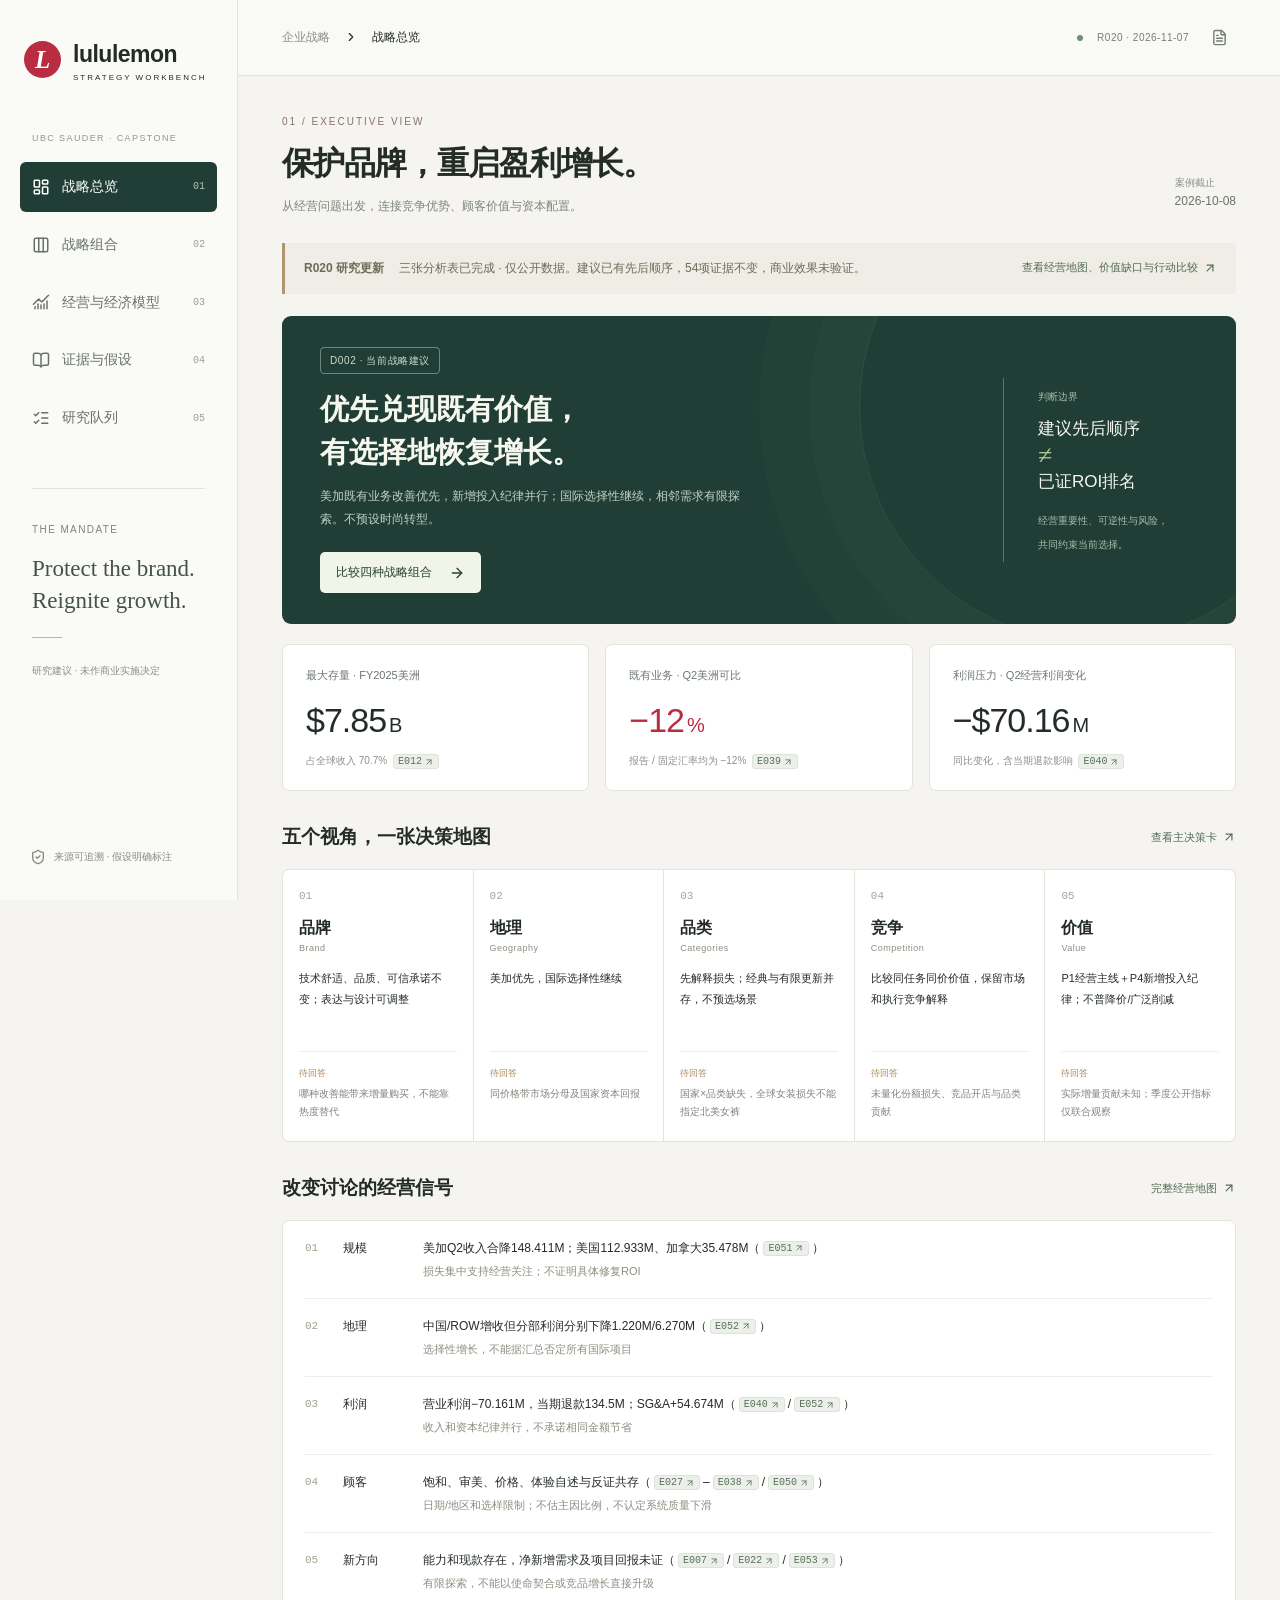
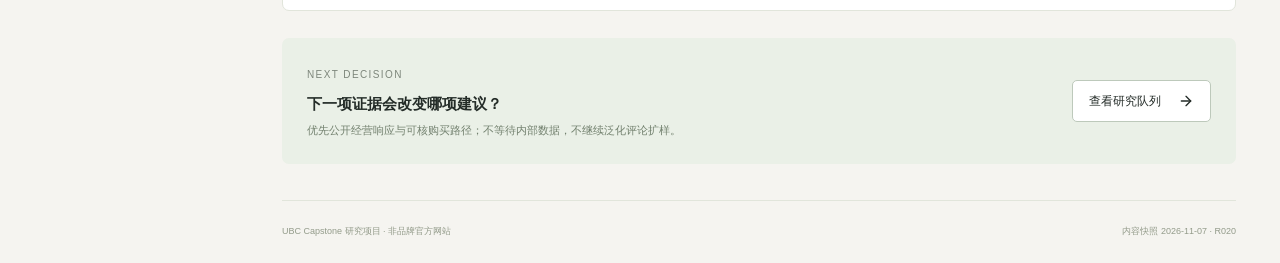
==== commit 68694c9b: "Publish R020 public-evidence strategy synthesis and priorities" ====
--- a/strategy-web/offline/index.html
+++ b/strategy-web/offline/index.html
@@ -5,104 +5,53 @@
 
 
 .audit-banner{margin-bottom:22px}.audit-disposition{background:#e9eee2;color:#4e633c}.hyp-card>.status{margin-left:9px}@media(max-width:760px){.evidence-row{flex-wrap:wrap}.evidence-row>div{min-width:180px}.evidence-row .status{margin-left:0}}
-</style></head><body><div id="root"></div><script>(()=>{var Um=Object.create;var bs=Object.defineProperty;var Bm=Object.getOwnPropertyDescriptor;var Om=Object.getOwnPropertyNames;var km=Object.getPrototypeOf,Hm=Object.prototype.hasOwnProperty;var oa=(e,a)=>()=>(a||e((a={exports:{}}).exports,a),a.exports);var qm=(e,a,t,l)=>{if(a&&typeof a=="object"||typeof a=="function")for(let u of Om(a))!Hm.call(e,u)&&u!==t&&bs(e,u,{get:()=>a[u],enumerable:!(l=Bm(a,u))||l.enumerable});return e};var pa=(e,a,t)=>(t=e!=null?Um(km(e)):{},qm(a||!e||!e.__esModule?bs(t,"default",{value:e,enumerable:!0}):t,e));var Hs=oa(ee=>{"use strict";function Hn(e,a){var t=e.length;e.push(a);e:for(;0<t;){var l=t-1>>>1,u=e[l];if(0<Vu(u,a))e[l]=a,e[t]=u,t=l;else break e}}function na(e){return e.length===0?null:e[0]}function Ku(e){if(e.length===0)return null;var a=e[0],t=e.pop();if(t!==a){e[0]=t;e:for(var l=0,u=e.length,o=u>>>1;l<o;){var n=2*(l+1)-1,d=e[n],s=n+1,c=e[s];if(0>Vu(d,t))s<u&&0>Vu(c,d)?(e[l]=c,e[s]=t,l=s):(e[l]=d,e[n]=t,l=n);else if(s<u&&0>Vu(c,t))e[l]=c,e[s]=t,l=s;else break e}}return a}function Vu(e,a){var t=e.sortIndex-a.sortIndex;return t!==0?t:e.id-a.id}ee.unstable_now=void 0;typeof performance=="object"&&typeof performance.now=="function"?(Es=performance,ee.unstable_now=function(){return Es.now()}):(Bn=Date,Ms=Bn.now(),ee.unstable_now=function(){return Bn.now()-Ms});var Es,Bn,Ms,La=[],qa=[],zm=1,Qe=null,ve=3,qn=!1,Dl=!1,Ul=!1,zn=!1,Ds=typeof setTimeout=="function"?setTimeout:null,Us=typeof clearTimeout=="function"?clearTimeout:null,ws=typeof setImmediate<"u"?setImmediate:null;function Yu(e){for(var a=na(qa);a!==null;){if(a.callback===null)Ku(qa);else if(a.startTime<=e)Ku(qa),a.sortIndex=a.expirationTime,Hn(La,a);else break;a=na(qa)}}function Fn(e){if(Ul=!1,Yu(e),!Dl)if(na(La)!==null)Dl=!0,qt||(qt=!0,Ht());else{var a=na(qa);a!==null&&_n(Fn,a.startTime-e)}}var qt=!1,Bl=-1,Bs=5,Os=-1;function ks(){return zn?!0:!(ee.unstable_now()-Os<Bs)}function On(){if(zn=!1,qt){var e=ee.unstable_now();Os=e;var a=!0;try{e:{Dl=!1,Ul&&(Ul=!1,Us(Bl),Bl=-1),qn=!0;var t=ve;try{a:{for(Yu(e),Qe=na(La);Qe!==null&&!(Qe.expirationTime>e&&ks());){var l=Qe.callback;if(typeof l=="function"){Qe.callback=null,ve=Qe.priorityLevel;var u=l(Qe.expirationTime<=e);if(e=ee.unstable_now(),typeof u=="function"){Qe.callback=u,Yu(e),a=!0;break a}Qe===na(La)&&Ku(La),Yu(e)}else Ku(La);Qe=na(La)}if(Qe!==null)a=!0;else{var o=na(qa);o!==null&&_n(Fn,o.startTime-e),a=!1}}break e}finally{Qe=null,ve=t,qn=!1}a=void 0}}finally{a?Ht():qt=!1}}}var Ht;typeof ws=="function"?Ht=function(){ws(On)}:typeof MessageChannel<"u"?(kn=new MessageChannel,Ts=kn.port2,kn.port1.onmessage=On,Ht=function(){Ts.postMessage(null)}):Ht=function(){Ds(On,0)};var kn,Ts;function _n(e,a){Bl=Ds(function(){e(ee.unstable_now())},a)}ee.unstable_IdlePriority=5;ee.unstable_ImmediatePriority=1;ee.unstable_LowPriority=4;ee.unstable_NormalPriority=3;ee.unstable_Profiling=null;ee.unstable_UserBlockingPriority=2;ee.unstable_cancelCallback=function(e){e.callback=null};ee.unstable_forceFrameRate=function(e){0>e||125<e?console.error("forceFrameRate takes a positive int between 0 and 125, forcing frame rates higher than 125 fps is not supported"):Bs=0<e?Math.floor(1e3/e):5};ee.unstable_getCurrentPriorityLevel=function(){return ve};ee.unstable_next=function(e){switch(ve){case 1:case 2:case 3:var a=3;break;default:a=ve}var t=ve;ve=a;try{return e()}finally{ve=t}};ee.unstable_requestPaint=function(){zn=!0};ee.unstable_runWithPriority=function(e,a){switch(e){case 1:case 2:case 3:case 4:case 5:break;default:e=3}var t=ve;ve=e;try{return a()}finally{ve=t}};ee.unstable_scheduleCallback=function(e,a,t){var l=ee.unstable_now();switch(typeof t=="object"&&t!==null?(t=t.delay,t=typeof t=="number"&&0<t?l+t:l):t=l,e){case 1:var u=-1;break;case 2:u=250;break;case 5:u=1073741823;break;case 4:u=1e4;break;default:u=5e3}return u=t+u,e={id:zm++,callback:a,priorityLevel:e,startTime:t,expirationTime:u,sortIndex:-1},t>l?(e.sortIndex=t,Hn(qa,e),na(La)===null&&e===na(qa)&&(Ul?(Us(Bl),Bl=-1):Ul=!0,_n(Fn,t-l))):(e.sortIndex=u,Hn(La,e),Dl||qn||(Dl=!0,qt||(qt=!0,Ht()))),e};ee.unstable_shouldYield=ks;ee.unstable_wrapCallback=function(e){var a=ve;return function(){var t=ve;ve=a;try{return e.apply(this,arguments)}finally{ve=t}}}});var zs=oa((W1,qs)=>{"use strict";qs.exports=Hs()});var Zs=oa(M=>{"use strict";var Gn=Symbol.for("react.transitional.element"),Fm=Symbol.for("react.portal"),_m=Symbol.for("react.fragment"),Pm=Symbol.for("react.strict_mode"),Nm=Symbol.for("react.profiler"),Gm=Symbol.for("react.consumer"),Qm=Symbol.for("react.context"),Xm=Symbol.for("react.forward_ref"),Vm=Symbol.for("react.suspense"),Ym=Symbol.for("react.memo"),Gs=Symbol.for("react.lazy"),Km=Symbol.for("react.activity"),Fs=Symbol.iterator;function Zm(e){return e===null||typeof e!="object"?null:(e=Fs&&e[Fs]||e["@@iterator"],typeof e=="function"?e:null)}var Qs={isMounted:function(){return!1},enqueueForceUpdate:function(){},enqueueReplaceState:function(){},enqueueSetState:function(){}},Xs=Object.assign,Vs={};function Ft(e,a,t){this.props=e,this.context=a,this.refs=Vs,this.updater=t||Qs}Ft.prototype.isReactComponent={};Ft.prototype.setState=function(e,a){if(typeof e!="object"&&typeof e!="function"&&e!=null)throw Error("takes an object of state variables to update or a function which returns an object of state variables.");this.updater.enqueueSetState(this,e,a,"setState")};Ft.prototype.forceUpdate=function(e){this.updater.enqueueForceUpdate(this,e,"forceUpdate")};function Ys(){}Ys.prototype=Ft.prototype;function Qn(e,a,t){this.props=e,this.context=a,this.refs=Vs,this.updater=t||Qs}var Xn=Qn.prototype=new Ys;Xn.constructor=Qn;Xs(Xn,Ft.prototype);Xn.isPureReactComponent=!0;var _s=Array.isArray;function Nn(){}var Z={H:null,A:null,T:null,S:null},Ks=Object.prototype.hasOwnProperty;function Vn(e,a,t){var l=t.ref;return{$$typeof:Gn,type:e,key:a,ref:l!==void 0?l:null,props:t}}function jm(e,a){return Vn(e.type,a,e.props)}function Yn(e){return typeof e=="object"&&e!==null&&e.$$typeof===Gn}function Wm(e){var a={"=":"=0",":":"=2"};return"$"+e.replace(/[=:]/g,function(t){return a[t]})}var Ps=/\/+/g;function Pn(e,a){return typeof e=="object"&&e!==null&&e.key!=null?Wm(""+e.key):a.toString(36)}function Jm(e){switch(e.status){case"fulfilled":return e.value;case"rejected":throw e.reason;default:switch(typeof e.status=="string"?e.then(Nn,Nn):(e.status="pending",e.then(function(a){e.status==="pending"&&(e.status="fulfilled",e.value=a)},function(a){e.status==="pending"&&(e.status="rejected",e.reason=a)})),e.status){case"fulfilled":return e.value;case"rejected":throw e.reason}}throw e}function zt(e,a,t,l,u){var o=typeof e;(o==="undefined"||o==="boolean")&&(e=null);var n=!1;if(e===null)n=!0;else switch(o){case"bigint":case"string":case"number":n=!0;break;case"object":switch(e.$$typeof){case Gn:case Fm:n=!0;break;case Gs:return n=e._init,zt(n(e._payload),a,t,l,u)}}if(n)return u=u(e),n=l===""?"."+Pn(e,0):l,_s(u)?(t="",n!=null&&(t=n.replace(Ps,"$&/")+"/"),zt(u,a,t,"",function(c){return c})):u!=null&&(Yn(u)&&(u=jm(u,t+(u.key==null||e&&e.key===u.key?"":(""+u.key).replace(Ps,"$&/")+"/")+n)),a.push(u)),1;n=0;var d=l===""?".":l+":";if(_s(e))for(var s=0;s<e.length;s++)l=e[s],o=d+Pn(l,s),n+=zt(l,a,t,o,u);else if(s=Zm(e),typeof s=="function")for(e=s.call(e),s=0;!(l=e.next()).done;)l=l.value,o=d+Pn(l,s++),n+=zt(l,a,t,o,u);else if(o==="object"){if(typeof e.then=="function")return zt(Jm(e),a,t,l,u);throw a=String(e),Error("Objects are not valid as a React child (found: "+(a==="[object Object]"?"object with keys {"+Object.keys(e).join(", ")+"}":a)+"). If you meant to render a collection of children, use an array instead.")}return n}function Zu(e,a,t){if(e==null)return e;var l=[],u=0;return zt(e,l,"","",function(o){return a.call(t,o,u++)}),l}function $m(e){if(e._status===-1){var a=e._result;a=a(),a.then(function(t){(e._status===0||e._status===-1)&&(e._status=1,e._result=t)},function(t){(e._status===0||e._status===-1)&&(e._status=2,e._result=t)}),e._status===-1&&(e._status=0,e._result=a)}if(e._status===1)return e._result.default;throw e._result}var Ns=typeof reportError=="function"?reportError:function(e){if(typeof window=="object"&&typeof window.ErrorEvent=="function"){var a=new window.ErrorEvent("error",{bubbles:!0,cancelable:!0,message:typeof e=="object"&&e!==null&&typeof e.message=="string"?String(e.message):String(e),error:e});if(!window.dispatchEvent(a))return}else if(typeof process=="object"&&typeof process.emit=="function"){process.emit("uncaughtException",e);return}console.error(e)},ep={map:Zu,forEach:function(e,a,t){Zu(e,function(){a.apply(this,arguments)},t)},count:function(e){var a=0;return Zu(e,function(){a++}),a},toArray:function(e){return Zu(e,function(a){return a})||[]},only:function(e){if(!Yn(e))throw Error("React.Children.only expected to receive a single React element child.");return e}};M.Activity=Km;M.Children=ep;M.Component=Ft;M.Fragment=_m;M.Profiler=Nm;M.PureComponent=Qn;M.StrictMode=Pm;M.Suspense=Vm;M.__CLIENT_INTERNALS_DO_NOT_USE_OR_WARN_USERS_THEY_CANNOT_UPGRADE=Z;M.__COMPILER_RUNTIME={__proto__:null,c:function(e){return Z.H.useMemoCache(e)}};M.cache=function(e){return function(){return e.apply(null,arguments)}};M.cacheSignal=function(){return null};M.cloneElement=function(e,a,t){if(e==null)throw Error("The argument must be a React element, but you passed "+e+".");var l=Xs({},e.props),u=e.key;if(a!=null)for(o in a.key!==void 0&&(u=""+a.key),a)!Ks.call(a,o)||o==="key"||o==="__self"||o==="__source"||o==="ref"&&a.ref===void 0||(l[o]=a[o]);var o=arguments.length-2;if(o===1)l.children=t;else if(1<o){for(var n=Array(o),d=0;d<o;d++)n[d]=arguments[d+2];l.children=n}return Vn(e.type,u,l)};M.createContext=function(e){return e={$$typeof:Qm,_currentValue:e,_currentValue2:e,_threadCount:0,Provider:null,Consumer:null},e.Provider=e,e.Consumer={$$typeof:Gm,_context:e},e};M.createElement=function(e,a,t){var l,u={},o=null;if(a!=null)for(l in a.key!==void 0&&(o=""+a.key),a)Ks.call(a,l)&&l!=="key"&&l!=="__self"&&l!=="__source"&&(u[l]=a[l]);var n=arguments.length-2;if(n===1)u.children=t;else if(1<n){for(var d=Array(n),s=0;s<n;s++)d[s]=arguments[s+2];u.children=d}if(e&&e.defaultProps)for(l in n=e.defaultProps,n)u[l]===void 0&&(u[l]=n[l]);return Vn(e,o,u)};M.createRef=function(){return{current:null}};M.forwardRef=function(e){return{$$typeof:Xm,render:e}};M.isValidElement=Yn;M.lazy=function(e){return{$$typeof:Gs,_payload:{_status:-1,_result:e},_init:$m}};M.memo=function(e,a){return{$$typeof:Ym,type:e,compare:a===void 0?null:a}};M.startTransition=function(e){var a=Z.T,t={};Z.T=t;try{var l=e(),u=Z.S;u!==null&&u(t,l),typeof l=="object"&&l!==null&&typeof l.then=="function"&&l.then(Nn,Ns)}catch(o){Ns(o)}finally{a!==null&&t.types!==null&&(a.types=t.types),Z.T=a}};M.unstable_useCacheRefresh=function(){return Z.H.useCacheRefresh()};M.use=function(e){return Z.H.use(e)};M.useActionState=function(e,a,t){return Z.H.useActionState(e,a,t)};M.useCallback=function(e,a){return Z.H.useCallback(e,a)};M.useContext=function(e){return Z.H.useContext(e)};M.useDebugValue=function(){};M.useDeferredValue=function(e,a){return Z.H.useDeferredValue(e,a)};M.useEffect=function(e,a){return Z.H.useEffect(e,a)};M.useEffectEvent=function(e){return Z.H.useEffectEvent(e)};M.useId=function(){return Z.H.useId()};M.useImperativeHandle=function(e,a,t){return Z.H.useImperativeHandle(e,a,t)};M.useInsertionEffect=function(e,a){return Z.H.useInsertionEffect(e,a)};M.useLayoutEffect=function(e,a){return Z.H.useLayoutEffect(e,a)};M.useMemo=function(e,a){return Z.H.useMemo(e,a)};M.useOptimistic=function(e,a){return Z.H.useOptimistic(e,a)};M.useReducer=function(e,a,t){return Z.H.useReducer(e,a,t)};M.useRef=function(e){return Z.H.useRef(e)};M.useState=function(e){return Z.H.useState(e)};M.useSyncExternalStore=function(e,a,t){return Z.H.useSyncExternalStore(e,a,t)};M.useTransition=function(){return Z.H.useTransition()};M.version="19.2.6"});var pt=oa(($1,js)=>{"use strict";js.exports=Zs()});var Js=oa(Ae=>{"use strict";var ap=pt();function Ws(e){var a="https://react.dev/errors/"+e;if(1<arguments.length){a+="?args[]="+encodeURIComponent(arguments[1]);for(var t=2;t<arguments.length;t++)a+="&args[]="+encodeURIComponent(arguments[t])}return"Minified React error #"+e+"; visit "+a+" for the full message or use the non-minified dev environment for full errors and additional helpful warnings."}function za(){}var Re={d:{f:za,r:function(){throw Error(Ws(522))},D:za,C:za,L:za,m:za,X:za,S:za,M:za},p:0,findDOMNode:null},tp=Symbol.for("react.portal");function lp(e,a,t){var l=3<arguments.length&&arguments[3]!==void 0?arguments[3]:null;return{$$typeof:tp,key:l==null?null:""+l,children:e,containerInfo:a,implementation:t}}var Ol=ap.__CLIENT_INTERNALS_DO_NOT_USE_OR_WARN_USERS_THEY_CANNOT_UPGRADE;function ju(e,a){if(e==="font")return"";if(typeof a=="string")return a==="use-credentials"?a:""}Ae.__DOM_INTERNALS_DO_NOT_USE_OR_WARN_USERS_THEY_CANNOT_UPGRADE=Re;Ae.createPortal=function(e,a){var t=2<arguments.length&&arguments[2]!==void 0?arguments[2]:null;if(!a||a.nodeType!==1&&a.nodeType!==9&&a.nodeType!==11)throw Error(Ws(299));return lp(e,a,null,t)};Ae.flushSync=function(e){var a=Ol.T,t=Re.p;try{if(Ol.T=null,Re.p=2,e)return e()}finally{Ol.T=a,Re.p=t,Re.d.f()}};Ae.preconnect=function(e,a){typeof e=="string"&&(a?(a=a.crossOrigin,a=typeof a=="string"?a==="use-credentials"?a:"":void 0):a=null,Re.d.C(e,a))};Ae.prefetchDNS=function(e){typeof e=="string"&&Re.d.D(e)};Ae.preinit=function(e,a){if(typeof e=="string"&&a&&typeof a.as=="string"){var t=a.as,l=ju(t,a.crossOrigin),u=typeof a.integrity=="string"?a.integrity:void 0,o=typeof a.fetchPriority=="string"?a.fetchPriority:void 0;t==="style"?Re.d.S(e,typeof a.precedence=="string"?a.precedence:void 0,{crossOrigin:l,integrity:u,fetchPriority:o}):t==="script"&&Re.d.X(e,{crossOrigin:l,integrity:u,fetchPriority:o,nonce:typeof a.nonce=="string"?a.nonce:void 0})}};Ae.preinitModule=function(e,a){if(typeof e=="string")if(typeof a=="object"&&a!==null){if(a.as==null||a.as==="script"){var t=ju(a.as,a.crossOrigin);Re.d.M(e,{crossOrigin:t,integrity:typeof a.integrity=="string"?a.integrity:void 0,nonce:typeof a.nonce=="string"?a.nonce:void 0})}}else a==null&&Re.d.M(e)};Ae.preload=function(e,a){if(typeof e=="string"&&typeof a=="object"&&a!==null&&typeof a.as=="string"){var t=a.as,l=ju(t,a.crossOrigin);Re.d.L(e,t,{crossOrigin:l,integrity:typeof a.integrity=="string"?a.integrity:void 0,nonce:typeof a.nonce=="string"?a.nonce:void 0,type:typeof a.type=="string"?a.type:void 0,fetchPriority:typeof a.fetchPriority=="string"?a.fetchPriority:void 0,referrerPolicy:typeof a.referrerPolicy=="string"?a.referrerPolicy:void 0,imageSrcSet:typeof a.imageSrcSet=="string"?a.imageSrcSet:void 0,imageSizes:typeof a.imageSizes=="string"?a.imageSizes:void 0,media:typeof a.media=="string"?a.media:void 0})}};Ae.preloadModule=function(e,a){if(typeof e=="string")if(a){var t=ju(a.as,a.crossOrigin);Re.d.m(e,{as:typeof a.as=="string"&&a.as!=="script"?a.as:void 0,crossOrigin:t,integrity:typeof a.integrity=="string"?a.integrity:void 0})}else Re.d.m(e)};Ae.requestFormReset=function(e){Re.d.r(e)};Ae.unstable_batchedUpdates=function(e,a){return e(a)};Ae.useFormState=function(e,a,t){return Ol.H.useFormState(e,a,t)};Ae.useFormStatus=function(){return Ol.H.useHostTransitionStatus()};Ae.version="19.2.6"});var ai=oa((aL,ei)=>{"use strict";function $s(){if(!(typeof __REACT_DEVTOOLS_GLOBAL_HOOK__>"u"||typeof __REACT_DEVTOOLS_GLOBAL_HOOK__.checkDCE!="function"))try{__REACT_DEVTOOLS_GLOBAL_HOOK__.checkDCE($s)}catch(e){console.error(e)}}$s(),ei.exports=Js()});var mm=oa(vn=>{"use strict";var ce=zs(),Er=pt(),up=ai();function S(e){var a="https://react.dev/errors/"+e;if(1<arguments.length){a+="?args[]="+encodeURIComponent(arguments[1]);for(var t=2;t<arguments.length;t++)a+="&args[]="+encodeURIComponent(arguments[t])}return"Minified React error #"+e+"; visit "+a+" for the full message or use the non-minified dev environment for full errors and additional helpful warnings."}function Mr(e){return!(!e||e.nodeType!==1&&e.nodeType!==9&&e.nodeType!==11)}function xu(e){var a=e,t=e;if(e.alternate)for(;a.return;)a=a.return;else{e=a;do a=e,(a.flags&4098)!==0&&(t=a.return),e=a.return;while(e)}return a.tag===3?t:null}function wr(e){if(e.tag===13){var a=e.memoizedState;if(a===null&&(e=e.alternate,e!==null&&(a=e.memoizedState)),a!==null)return a.dehydrated}return null}function Tr(e){if(e.tag===31){var a=e.memoizedState;if(a===null&&(e=e.alternate,e!==null&&(a=e.memoizedState)),a!==null)return a.dehydrated}return null}function ti(e){if(xu(e)!==e)throw Error(S(188))}function op(e){var a=e.alternate;if(!a){if(a=xu(e),a===null)throw Error(S(188));return a!==e?null:e}for(var t=e,l=a;;){var u=t.return;if(u===null)break;var o=u.alternate;if(o===null){if(l=u.return,l!==null){t=l;continue}break}if(u.child===o.child){for(o=u.child;o;){if(o===t)return ti(u),e;if(o===l)return ti(u),a;o=o.sibling}throw Error(S(188))}if(t.return!==l.return)t=u,l=o;else{for(var n=!1,d=u.child;d;){if(d===t){n=!0,t=u,l=o;break}if(d===l){n=!0,l=u,t=o;break}d=d.sibling}if(!n){for(d=o.child;d;){if(d===t){n=!0,t=o,l=u;break}if(d===l){n=!0,l=o,t=u;break}d=d.sibling}if(!n)throw Error(S(189))}}if(t.alternate!==l)throw Error(S(190))}if(t.tag!==3)throw Error(S(188));return t.stateNode.current===t?e:a}function Dr(e){var a=e.tag;if(a===5||a===26||a===27||a===6)return e;for(e=e.child;e!==null;){if(a=Dr(e),a!==null)return a;e=e.sibling}return null}var J=Object.assign,np=Symbol.for("react.element"),Wu=Symbol.for("react.transitional.element"),Nl=Symbol.for("react.portal"),Xt=Symbol.for("react.fragment"),Ur=Symbol.for("react.strict_mode"),Ed=Symbol.for("react.profiler"),Br=Symbol.for("react.consumer"),va=Symbol.for("react.context"),vf=Symbol.for("react.forward_ref"),Md=Symbol.for("react.suspense"),wd=Symbol.for("react.suspense_list"),Rf=Symbol.for("react.memo"),Fa=Symbol.for("react.lazy"),Td=Symbol.for("react.activity"),dp=Symbol.for("react.memo_cache_sentinel"),li=Symbol.iterator;function kl(e){return e===null||typeof e!="object"?null:(e=li&&e[li]||e["@@iterator"],typeof e=="function"?e:null)}var fp=Symbol.for("react.client.reference");function Dd(e){if(e==null)return null;if(typeof e=="function")return e.$$typeof===fp?null:e.displayName||e.name||null;if(typeof e=="string")return e;switch(e){case Xt:return"Fragment";case Ed:return"Profiler";case Ur:return"StrictMode";case Md:return"Suspense";case wd:return"SuspenseList";case Td:return"Activity"}if(typeof e=="object")switch(e.$$typeof){case Nl:return"Portal";case va:return e.displayName||"Context";case Br:return(e._context.displayName||"Context")+".Consumer";case vf:var a=e.render;return e=e.displayName,e||(e=a.displayName||a.name||"",e=e!==""?"ForwardRef("+e+")":"ForwardRef"),e;case Rf:return a=e.displayName||null,a!==null?a:Dd(e.type)||"Memo";case Fa:a=e._payload,e=e._init;try{return Dd(e(a))}catch{}}return null}var Gl=Array.isArray,b=Er.__CLIENT_INTERNALS_DO_NOT_USE_OR_WARN_USERS_THEY_CANNOT_UPGRADE,_=up.__DOM_INTERNALS_DO_NOT_USE_OR_WARN_USERS_THEY_CANNOT_UPGRADE,xt={pending:!1,data:null,method:null,action:null},Ud=[],Vt=-1;function ra(e){return{current:e}}function he(e){0>Vt||(e.current=Ud[Vt],Ud[Vt]=null,Vt--)}function K(e,a){Vt++,Ud[Vt]=e.current,e.current=a}var ia=ra(null),nu=ra(null),ja=ra(null),Do=ra(null);function Uo(e,a){switch(K(ja,a),K(nu,e),K(ia,null),a.nodeType){case 9:case 11:e=(e=a.documentElement)&&(e=e.namespaceURI)?ir(e):0;break;default:if(e=a.tagName,a=a.namespaceURI)a=ir(a),e=$0(a,e);else switch(e){case"svg":e=1;break;case"math":e=2;break;default:e=0}}he(ia),K(ia,e)}function il(){he(ia),he(nu),he(ja)}function Bd(e){e.memoizedState!==null&&K(Do,e);var a=ia.current,t=$0(a,e.type);a!==t&&(K(nu,e),K(ia,t))}function Bo(e){nu.current===e&&(he(ia),he(nu)),Do.current===e&&(he(Do),Cu._currentValue=xt)}var Kn,ui;function ht(e){if(Kn===void 0)try{throw Error()}catch(t){var a=t.stack.trim().match(/\n( *(at )?)/);Kn=a&&a[1]||"",ui=-1<t.stack.indexOf(`
+</style></head><body><div id="root"></div><script>(()=>{var Um=Object.create;var bs=Object.defineProperty;var Bm=Object.getOwnPropertyDescriptor;var Om=Object.getOwnPropertyNames;var km=Object.getPrototypeOf,Hm=Object.prototype.hasOwnProperty;var oa=(e,a)=>()=>(a||e((a={exports:{}}).exports,a),a.exports);var qm=(e,a,t,l)=>{if(a&&typeof a=="object"||typeof a=="function")for(let u of Om(a))!Hm.call(e,u)&&u!==t&&bs(e,u,{get:()=>a[u],enumerable:!(l=Bm(a,u))||l.enumerable});return e};var pa=(e,a,t)=>(t=e!=null?Um(km(e)):{},qm(a||!e||!e.__esModule?bs(t,"default",{value:e,enumerable:!0}):t,e));var Hs=oa(ee=>{"use strict";function Hn(e,a){var t=e.length;e.push(a);e:for(;0<t;){var l=t-1>>>1,u=e[l];if(0<Vu(u,a))e[l]=a,e[t]=u,t=l;else break e}}function na(e){return e.length===0?null:e[0]}function Ku(e){if(e.length===0)return null;var a=e[0],t=e.pop();if(t!==a){e[0]=t;e:for(var l=0,u=e.length,o=u>>>1;l<o;){var n=2*(l+1)-1,f=e[n],s=n+1,c=e[s];if(0>Vu(f,t))s<u&&0>Vu(c,f)?(e[l]=c,e[s]=t,l=s):(e[l]=f,e[n]=t,l=n);else if(s<u&&0>Vu(c,t))e[l]=c,e[s]=t,l=s;else break e}}return a}function Vu(e,a){var t=e.sortIndex-a.sortIndex;return t!==0?t:e.id-a.id}ee.unstable_now=void 0;typeof performance=="object"&&typeof performance.now=="function"?(Es=performance,ee.unstable_now=function(){return Es.now()}):(Bn=Date,Ms=Bn.now(),ee.unstable_now=function(){return Bn.now()-Ms});var Es,Bn,Ms,La=[],qa=[],zm=1,Qe=null,Re=3,qn=!1,Dl=!1,Ul=!1,zn=!1,Ds=typeof setTimeout=="function"?setTimeout:null,Us=typeof clearTimeout=="function"?clearTimeout:null,ws=typeof setImmediate<"u"?setImmediate:null;function Yu(e){for(var a=na(qa);a!==null;){if(a.callback===null)Ku(qa);else if(a.startTime<=e)Ku(qa),a.sortIndex=a.expirationTime,Hn(La,a);else break;a=na(qa)}}function _n(e){if(Ul=!1,Yu(e),!Dl)if(na(La)!==null)Dl=!0,qt||(qt=!0,Ht());else{var a=na(qa);a!==null&&Fn(_n,a.startTime-e)}}var qt=!1,Bl=-1,Bs=5,Os=-1;function ks(){return zn?!0:!(ee.unstable_now()-Os<Bs)}function On(){if(zn=!1,qt){var e=ee.unstable_now();Os=e;var a=!0;try{e:{Dl=!1,Ul&&(Ul=!1,Us(Bl),Bl=-1),qn=!0;var t=Re;try{a:{for(Yu(e),Qe=na(La);Qe!==null&&!(Qe.expirationTime>e&&ks());){var l=Qe.callback;if(typeof l=="function"){Qe.callback=null,Re=Qe.priorityLevel;var u=l(Qe.expirationTime<=e);if(e=ee.unstable_now(),typeof u=="function"){Qe.callback=u,Yu(e),a=!0;break a}Qe===na(La)&&Ku(La),Yu(e)}else Ku(La);Qe=na(La)}if(Qe!==null)a=!0;else{var o=na(qa);o!==null&&Fn(_n,o.startTime-e),a=!1}}break e}finally{Qe=null,Re=t,qn=!1}a=void 0}}finally{a?Ht():qt=!1}}}var Ht;typeof ws=="function"?Ht=function(){ws(On)}:typeof MessageChannel<"u"?(kn=new MessageChannel,Ts=kn.port2,kn.port1.onmessage=On,Ht=function(){Ts.postMessage(null)}):Ht=function(){Ds(On,0)};var kn,Ts;function Fn(e,a){Bl=Ds(function(){e(ee.unstable_now())},a)}ee.unstable_IdlePriority=5;ee.unstable_ImmediatePriority=1;ee.unstable_LowPriority=4;ee.unstable_NormalPriority=3;ee.unstable_Profiling=null;ee.unstable_UserBlockingPriority=2;ee.unstable_cancelCallback=function(e){e.callback=null};ee.unstable_forceFrameRate=function(e){0>e||125<e?console.error("forceFrameRate takes a positive int between 0 and 125, forcing frame rates higher than 125 fps is not supported"):Bs=0<e?Math.floor(1e3/e):5};ee.unstable_getCurrentPriorityLevel=function(){return Re};ee.unstable_next=function(e){switch(Re){case 1:case 2:case 3:var a=3;break;default:a=Re}var t=Re;Re=a;try{return e()}finally{Re=t}};ee.unstable_requestPaint=function(){zn=!0};ee.unstable_runWithPriority=function(e,a){switch(e){case 1:case 2:case 3:case 4:case 5:break;default:e=3}var t=Re;Re=e;try{return a()}finally{Re=t}};ee.unstable_scheduleCallback=function(e,a,t){var l=ee.unstable_now();switch(typeof t=="object"&&t!==null?(t=t.delay,t=typeof t=="number"&&0<t?l+t:l):t=l,e){case 1:var u=-1;break;case 2:u=250;break;case 5:u=1073741823;break;case 4:u=1e4;break;default:u=5e3}return u=t+u,e={id:zm++,callback:a,priorityLevel:e,startTime:t,expirationTime:u,sortIndex:-1},t>l?(e.sortIndex=t,Hn(qa,e),na(La)===null&&e===na(qa)&&(Ul?(Us(Bl),Bl=-1):Ul=!0,Fn(_n,t-l))):(e.sortIndex=u,Hn(La,e),Dl||qn||(Dl=!0,qt||(qt=!0,Ht()))),e};ee.unstable_shouldYield=ks;ee.unstable_wrapCallback=function(e){var a=Re;return function(){var t=Re;Re=a;try{return e.apply(this,arguments)}finally{Re=t}}}});var zs=oa((W1,qs)=>{"use strict";qs.exports=Hs()});var Zs=oa(M=>{"use strict";var Gn=Symbol.for("react.transitional.element"),_m=Symbol.for("react.portal"),Fm=Symbol.for("react.fragment"),Nm=Symbol.for("react.strict_mode"),Pm=Symbol.for("react.profiler"),Gm=Symbol.for("react.consumer"),Qm=Symbol.for("react.context"),Xm=Symbol.for("react.forward_ref"),Vm=Symbol.for("react.suspense"),Ym=Symbol.for("react.memo"),Gs=Symbol.for("react.lazy"),Km=Symbol.for("react.activity"),_s=Symbol.iterator;function Zm(e){return e===null||typeof e!="object"?null:(e=_s&&e[_s]||e["@@iterator"],typeof e=="function"?e:null)}var Qs={isMounted:function(){return!1},enqueueForceUpdate:function(){},enqueueReplaceState:function(){},enqueueSetState:function(){}},Xs=Object.assign,Vs={};function _t(e,a,t){this.props=e,this.context=a,this.refs=Vs,this.updater=t||Qs}_t.prototype.isReactComponent={};_t.prototype.setState=function(e,a){if(typeof e!="object"&&typeof e!="function"&&e!=null)throw Error("takes an object of state variables to update or a function which returns an object of state variables.");this.updater.enqueueSetState(this,e,a,"setState")};_t.prototype.forceUpdate=function(e){this.updater.enqueueForceUpdate(this,e,"forceUpdate")};function Ys(){}Ys.prototype=_t.prototype;function Qn(e,a,t){this.props=e,this.context=a,this.refs=Vs,this.updater=t||Qs}var Xn=Qn.prototype=new Ys;Xn.constructor=Qn;Xs(Xn,_t.prototype);Xn.isPureReactComponent=!0;var Fs=Array.isArray;function Pn(){}var Z={H:null,A:null,T:null,S:null},Ks=Object.prototype.hasOwnProperty;function Vn(e,a,t){var l=t.ref;return{$$typeof:Gn,type:e,key:a,ref:l!==void 0?l:null,props:t}}function jm(e,a){return Vn(e.type,a,e.props)}function Yn(e){return typeof e=="object"&&e!==null&&e.$$typeof===Gn}function Wm(e){var a={"=":"=0",":":"=2"};return"$"+e.replace(/[=:]/g,function(t){return a[t]})}var Ns=/\/+/g;function Nn(e,a){return typeof e=="object"&&e!==null&&e.key!=null?Wm(""+e.key):a.toString(36)}function Jm(e){switch(e.status){case"fulfilled":return e.value;case"rejected":throw e.reason;default:switch(typeof e.status=="string"?e.then(Pn,Pn):(e.status="pending",e.then(function(a){e.status==="pending"&&(e.status="fulfilled",e.value=a)},function(a){e.status==="pending"&&(e.status="rejected",e.reason=a)})),e.status){case"fulfilled":return e.value;case"rejected":throw e.reason}}throw e}function zt(e,a,t,l,u){var o=typeof e;(o==="undefined"||o==="boolean")&&(e=null);var n=!1;if(e===null)n=!0;else switch(o){case"bigint":case"string":case"number":n=!0;break;case"object":switch(e.$$typeof){case Gn:case _m:n=!0;break;case Gs:return n=e._init,zt(n(e._payload),a,t,l,u)}}if(n)return u=u(e),n=l===""?"."+Nn(e,0):l,Fs(u)?(t="",n!=null&&(t=n.replace(Ns,"$&/")+"/"),zt(u,a,t,"",function(c){return c})):u!=null&&(Yn(u)&&(u=jm(u,t+(u.key==null||e&&e.key===u.key?"":(""+u.key).replace(Ns,"$&/")+"/")+n)),a.push(u)),1;n=0;var f=l===""?".":l+":";if(Fs(e))for(var s=0;s<e.length;s++)l=e[s],o=f+Nn(l,s),n+=zt(l,a,t,o,u);else if(s=Zm(e),typeof s=="function")for(e=s.call(e),s=0;!(l=e.next()).done;)l=l.value,o=f+Nn(l,s++),n+=zt(l,a,t,o,u);else if(o==="object"){if(typeof e.then=="function")return zt(Jm(e),a,t,l,u);throw a=String(e),Error("Objects are not valid as a React child (found: "+(a==="[object Object]"?"object with keys {"+Object.keys(e).join(", ")+"}":a)+"). If you meant to render a collection of children, use an array instead.")}return n}function Zu(e,a,t){if(e==null)return e;var l=[],u=0;return zt(e,l,"","",function(o){return a.call(t,o,u++)}),l}function $m(e){if(e._status===-1){var a=e._result;a=a(),a.then(function(t){(e._status===0||e._status===-1)&&(e._status=1,e._result=t)},function(t){(e._status===0||e._status===-1)&&(e._status=2,e._result=t)}),e._status===-1&&(e._status=0,e._result=a)}if(e._status===1)return e._result.default;throw e._result}var Ps=typeof reportError=="function"?reportError:function(e){if(typeof window=="object"&&typeof window.ErrorEvent=="function"){var a=new window.ErrorEvent("error",{bubbles:!0,cancelable:!0,message:typeof e=="object"&&e!==null&&typeof e.message=="string"?String(e.message):String(e),error:e});if(!window.dispatchEvent(a))return}else if(typeof process=="object"&&typeof process.emit=="function"){process.emit("uncaughtException",e);return}console.error(e)},e2={map:Zu,forEach:function(e,a,t){Zu(e,function(){a.apply(this,arguments)},t)},count:function(e){var a=0;return Zu(e,function(){a++}),a},toArray:function(e){return Zu(e,function(a){return a})||[]},only:function(e){if(!Yn(e))throw Error("React.Children.only expected to receive a single React element child.");return e}};M.Activity=Km;M.Children=e2;M.Component=_t;M.Fragment=Fm;M.Profiler=Pm;M.PureComponent=Qn;M.StrictMode=Nm;M.Suspense=Vm;M.__CLIENT_INTERNALS_DO_NOT_USE_OR_WARN_USERS_THEY_CANNOT_UPGRADE=Z;M.__COMPILER_RUNTIME={__proto__:null,c:function(e){return Z.H.useMemoCache(e)}};M.cache=function(e){return function(){return e.apply(null,arguments)}};M.cacheSignal=function(){return null};M.cloneElement=function(e,a,t){if(e==null)throw Error("The argument must be a React element, but you passed "+e+".");var l=Xs({},e.props),u=e.key;if(a!=null)for(o in a.key!==void 0&&(u=""+a.key),a)!Ks.call(a,o)||o==="key"||o==="__self"||o==="__source"||o==="ref"&&a.ref===void 0||(l[o]=a[o]);var o=arguments.length-2;if(o===1)l.children=t;else if(1<o){for(var n=Array(o),f=0;f<o;f++)n[f]=arguments[f+2];l.children=n}return Vn(e.type,u,l)};M.createContext=function(e){return e={$$typeof:Qm,_currentValue:e,_currentValue2:e,_threadCount:0,Provider:null,Consumer:null},e.Provider=e,e.Consumer={$$typeof:Gm,_context:e},e};M.createElement=function(e,a,t){var l,u={},o=null;if(a!=null)for(l in a.key!==void 0&&(o=""+a.key),a)Ks.call(a,l)&&l!=="key"&&l!=="__self"&&l!=="__source"&&(u[l]=a[l]);var n=arguments.length-2;if(n===1)u.children=t;else if(1<n){for(var f=Array(n),s=0;s<n;s++)f[s]=arguments[s+2];u.children=f}if(e&&e.defaultProps)for(l in n=e.defaultProps,n)u[l]===void 0&&(u[l]=n[l]);return Vn(e,o,u)};M.createRef=function(){return{current:null}};M.forwardRef=function(e){return{$$typeof:Xm,render:e}};M.isValidElement=Yn;M.lazy=function(e){return{$$typeof:Gs,_payload:{_status:-1,_result:e},_init:$m}};M.memo=function(e,a){return{$$typeof:Ym,type:e,compare:a===void 0?null:a}};M.startTransition=function(e){var a=Z.T,t={};Z.T=t;try{var l=e(),u=Z.S;u!==null&&u(t,l),typeof l=="object"&&l!==null&&typeof l.then=="function"&&l.then(Pn,Ps)}catch(o){Ps(o)}finally{a!==null&&t.types!==null&&(a.types=t.types),Z.T=a}};M.unstable_useCacheRefresh=function(){return Z.H.useCacheRefresh()};M.use=function(e){return Z.H.use(e)};M.useActionState=function(e,a,t){return Z.H.useActionState(e,a,t)};M.useCallback=function(e,a){return Z.H.useCallback(e,a)};M.useContext=function(e){return Z.H.useContext(e)};M.useDebugValue=function(){};M.useDeferredValue=function(e,a){return Z.H.useDeferredValue(e,a)};M.useEffect=function(e,a){return Z.H.useEffect(e,a)};M.useEffectEvent=function(e){return Z.H.useEffectEvent(e)};M.useId=function(){return Z.H.useId()};M.useImperativeHandle=function(e,a,t){return Z.H.useImperativeHandle(e,a,t)};M.useInsertionEffect=function(e,a){return Z.H.useInsertionEffect(e,a)};M.useLayoutEffect=function(e,a){return Z.H.useLayoutEffect(e,a)};M.useMemo=function(e,a){return Z.H.useMemo(e,a)};M.useOptimistic=function(e,a){return Z.H.useOptimistic(e,a)};M.useReducer=function(e,a,t){return Z.H.useReducer(e,a,t)};M.useRef=function(e){return Z.H.useRef(e)};M.useState=function(e){return Z.H.useState(e)};M.useSyncExternalStore=function(e,a,t){return Z.H.useSyncExternalStore(e,a,t)};M.useTransition=function(){return Z.H.useTransition()};M.version="19.2.6"});var pt=oa(($1,js)=>{"use strict";js.exports=Zs()});var Js=oa(Ae=>{"use strict";var a2=pt();function Ws(e){var a="https://react.dev/errors/"+e;if(1<arguments.length){a+="?args[]="+encodeURIComponent(arguments[1]);for(var t=2;t<arguments.length;t++)a+="&args[]="+encodeURIComponent(arguments[t])}return"Minified React error #"+e+"; visit "+a+" for the full message or use the non-minified dev environment for full errors and additional helpful warnings."}function za(){}var ve={d:{f:za,r:function(){throw Error(Ws(522))},D:za,C:za,L:za,m:za,X:za,S:za,M:za},p:0,findDOMNode:null},t2=Symbol.for("react.portal");function l2(e,a,t){var l=3<arguments.length&&arguments[3]!==void 0?arguments[3]:null;return{$$typeof:t2,key:l==null?null:""+l,children:e,containerInfo:a,implementation:t}}var Ol=a2.__CLIENT_INTERNALS_DO_NOT_USE_OR_WARN_USERS_THEY_CANNOT_UPGRADE;function ju(e,a){if(e==="font")return"";if(typeof a=="string")return a==="use-credentials"?a:""}Ae.__DOM_INTERNALS_DO_NOT_USE_OR_WARN_USERS_THEY_CANNOT_UPGRADE=ve;Ae.createPortal=function(e,a){var t=2<arguments.length&&arguments[2]!==void 0?arguments[2]:null;if(!a||a.nodeType!==1&&a.nodeType!==9&&a.nodeType!==11)throw Error(Ws(299));return l2(e,a,null,t)};Ae.flushSync=function(e){var a=Ol.T,t=ve.p;try{if(Ol.T=null,ve.p=2,e)return e()}finally{Ol.T=a,ve.p=t,ve.d.f()}};Ae.preconnect=function(e,a){typeof e=="string"&&(a?(a=a.crossOrigin,a=typeof a=="string"?a==="use-credentials"?a:"":void 0):a=null,ve.d.C(e,a))};Ae.prefetchDNS=function(e){typeof e=="string"&&ve.d.D(e)};Ae.preinit=function(e,a){if(typeof e=="string"&&a&&typeof a.as=="string"){var t=a.as,l=ju(t,a.crossOrigin),u=typeof a.integrity=="string"?a.integrity:void 0,o=typeof a.fetchPriority=="string"?a.fetchPriority:void 0;t==="style"?ve.d.S(e,typeof a.precedence=="string"?a.precedence:void 0,{crossOrigin:l,integrity:u,fetchPriority:o}):t==="script"&&ve.d.X(e,{crossOrigin:l,integrity:u,fetchPriority:o,nonce:typeof a.nonce=="string"?a.nonce:void 0})}};Ae.preinitModule=function(e,a){if(typeof e=="string")if(typeof a=="object"&&a!==null){if(a.as==null||a.as==="script"){var t=ju(a.as,a.crossOrigin);ve.d.M(e,{crossOrigin:t,integrity:typeof a.integrity=="string"?a.integrity:void 0,nonce:typeof a.nonce=="string"?a.nonce:void 0})}}else a==null&&ve.d.M(e)};Ae.preload=function(e,a){if(typeof e=="string"&&typeof a=="object"&&a!==null&&typeof a.as=="string"){var t=a.as,l=ju(t,a.crossOrigin);ve.d.L(e,t,{crossOrigin:l,integrity:typeof a.integrity=="string"?a.integrity:void 0,nonce:typeof a.nonce=="string"?a.nonce:void 0,type:typeof a.type=="string"?a.type:void 0,fetchPriority:typeof a.fetchPriority=="string"?a.fetchPriority:void 0,referrerPolicy:typeof a.referrerPolicy=="string"?a.referrerPolicy:void 0,imageSrcSet:typeof a.imageSrcSet=="string"?a.imageSrcSet:void 0,imageSizes:typeof a.imageSizes=="string"?a.imageSizes:void 0,media:typeof a.media=="string"?a.media:void 0})}};Ae.preloadModule=function(e,a){if(typeof e=="string")if(a){var t=ju(a.as,a.crossOrigin);ve.d.m(e,{as:typeof a.as=="string"&&a.as!=="script"?a.as:void 0,crossOrigin:t,integrity:typeof a.integrity=="string"?a.integrity:void 0})}else ve.d.m(e)};Ae.requestFormReset=function(e){ve.d.r(e)};Ae.unstable_batchedUpdates=function(e,a){return e(a)};Ae.useFormState=function(e,a,t){return Ol.H.useFormState(e,a,t)};Ae.useFormStatus=function(){return Ol.H.useHostTransitionStatus()};Ae.version="19.2.6"});var ai=oa((aL,ei)=>{"use strict";function $s(){if(!(typeof __REACT_DEVTOOLS_GLOBAL_HOOK__>"u"||typeof __REACT_DEVTOOLS_GLOBAL_HOOK__.checkDCE!="function"))try{__REACT_DEVTOOLS_GLOBAL_HOOK__.checkDCE($s)}catch(e){console.error(e)}}$s(),ei.exports=Js()});var mm=oa(Rn=>{"use strict";var ce=zs(),Er=pt(),u2=ai();function S(e){var a="https://react.dev/errors/"+e;if(1<arguments.length){a+="?args[]="+encodeURIComponent(arguments[1]);for(var t=2;t<arguments.length;t++)a+="&args[]="+encodeURIComponent(arguments[t])}return"Minified React error #"+e+"; visit "+a+" for the full message or use the non-minified dev environment for full errors and additional helpful warnings."}function Mr(e){return!(!e||e.nodeType!==1&&e.nodeType!==9&&e.nodeType!==11)}function xu(e){var a=e,t=e;if(e.alternate)for(;a.return;)a=a.return;else{e=a;do a=e,(a.flags&4098)!==0&&(t=a.return),e=a.return;while(e)}return a.tag===3?t:null}function wr(e){if(e.tag===13){var a=e.memoizedState;if(a===null&&(e=e.alternate,e!==null&&(a=e.memoizedState)),a!==null)return a.dehydrated}return null}function Tr(e){if(e.tag===31){var a=e.memoizedState;if(a===null&&(e=e.alternate,e!==null&&(a=e.memoizedState)),a!==null)return a.dehydrated}return null}function ti(e){if(xu(e)!==e)throw Error(S(188))}function o2(e){var a=e.alternate;if(!a){if(a=xu(e),a===null)throw Error(S(188));return a!==e?null:e}for(var t=e,l=a;;){var u=t.return;if(u===null)break;var o=u.alternate;if(o===null){if(l=u.return,l!==null){t=l;continue}break}if(u.child===o.child){for(o=u.child;o;){if(o===t)return ti(u),e;if(o===l)return ti(u),a;o=o.sibling}throw Error(S(188))}if(t.return!==l.return)t=u,l=o;else{for(var n=!1,f=u.child;f;){if(f===t){n=!0,t=u,l=o;break}if(f===l){n=!0,l=u,t=o;break}f=f.sibling}if(!n){for(f=o.child;f;){if(f===t){n=!0,t=o,l=u;break}if(f===l){n=!0,l=o,t=u;break}f=f.sibling}if(!n)throw Error(S(189))}}if(t.alternate!==l)throw Error(S(190))}if(t.tag!==3)throw Error(S(188));return t.stateNode.current===t?e:a}function Dr(e){var a=e.tag;if(a===5||a===26||a===27||a===6)return e;for(e=e.child;e!==null;){if(a=Dr(e),a!==null)return a;e=e.sibling}return null}var J=Object.assign,n2=Symbol.for("react.element"),Wu=Symbol.for("react.transitional.element"),Pl=Symbol.for("react.portal"),Xt=Symbol.for("react.fragment"),Ur=Symbol.for("react.strict_mode"),Mf=Symbol.for("react.profiler"),Br=Symbol.for("react.consumer"),Ra=Symbol.for("react.context"),Rd=Symbol.for("react.forward_ref"),wf=Symbol.for("react.suspense"),Tf=Symbol.for("react.suspense_list"),vd=Symbol.for("react.memo"),_a=Symbol.for("react.lazy"),Df=Symbol.for("react.activity"),f2=Symbol.for("react.memo_cache_sentinel"),li=Symbol.iterator;function kl(e){return e===null||typeof e!="object"?null:(e=li&&e[li]||e["@@iterator"],typeof e=="function"?e:null)}var d2=Symbol.for("react.client.reference");function Uf(e){if(e==null)return null;if(typeof e=="function")return e.$$typeof===d2?null:e.displayName||e.name||null;if(typeof e=="string")return e;switch(e){case Xt:return"Fragment";case Mf:return"Profiler";case Ur:return"StrictMode";case wf:return"Suspense";case Tf:return"SuspenseList";case Df:return"Activity"}if(typeof e=="object")switch(e.$$typeof){case Pl:return"Portal";case Ra:return e.displayName||"Context";case Br:return(e._context.displayName||"Context")+".Consumer";case Rd:var a=e.render;return e=e.displayName,e||(e=a.displayName||a.name||"",e=e!==""?"ForwardRef("+e+")":"ForwardRef"),e;case vd:return a=e.displayName||null,a!==null?a:Uf(e.type)||"Memo";case _a:a=e._payload,e=e._init;try{return Uf(e(a))}catch{}}return null}var Gl=Array.isArray,b=Er.__CLIENT_INTERNALS_DO_NOT_USE_OR_WARN_USERS_THEY_CANNOT_UPGRADE,F=u2.__DOM_INTERNALS_DO_NOT_USE_OR_WARN_USERS_THEY_CANNOT_UPGRADE,xt={pending:!1,data:null,method:null,action:null},Bf=[],Vt=-1;function ra(e){return{current:e}}function he(e){0>Vt||(e.current=Bf[Vt],Bf[Vt]=null,Vt--)}function K(e,a){Vt++,Bf[Vt]=e.current,e.current=a}var ia=ra(null),nu=ra(null),ja=ra(null),Do=ra(null);function Uo(e,a){switch(K(ja,a),K(nu,e),K(ia,null),a.nodeType){case 9:case 11:e=(e=a.documentElement)&&(e=e.namespaceURI)?ir(e):0;break;default:if(e=a.tagName,a=a.namespaceURI)a=ir(a),e=$0(a,e);else switch(e){case"svg":e=1;break;case"math":e=2;break;default:e=0}}he(ia),K(ia,e)}function il(){he(ia),he(nu),he(ja)}function Of(e){e.memoizedState!==null&&K(Do,e);var a=ia.current,t=$0(a,e.type);a!==t&&(K(nu,e),K(ia,t))}function Bo(e){nu.current===e&&(he(ia),he(nu)),Do.current===e&&(he(Do),Cu._currentValue=xt)}var Kn,ui;function ht(e){if(Kn===void 0)try{throw Error()}catch(t){var a=t.stack.trim().match(/\n( *(at )?)/);Kn=a&&a[1]||"",ui=-1<t.stack.indexOf(`
     at`)?" (<anonymous>)":-1<t.stack.indexOf("@")?"@unknown:0:0":""}return`
-`+Kn+e+ui}var Zn=!1;function jn(e,a){if(!e||Zn)return"";Zn=!0;var t=Error.prepareStackTrace;Error.prepareStackTrace=void 0;try{var l={DetermineComponentFrameRoot:function(){try{if(a){var g=function(){throw Error()};if(Object.defineProperty(g.prototype,"props",{set:function(){throw Error()}}),typeof Reflect=="object"&&Reflect.construct){try{Reflect.construct(g,[])}catch(L){var m=L}Reflect.construct(e,[],g)}else{try{g.call()}catch(L){m=L}e.call(g.prototype)}}else{try{throw Error()}catch(L){m=L}(g=e())&&typeof g.catch=="function"&&g.catch(function(){})}}catch(L){if(L&&m&&typeof L.stack=="string")return[L.stack,m.stack]}return[null,null]}};l.DetermineComponentFrameRoot.displayName="DetermineComponentFrameRoot";var u=Object.getOwnPropertyDescriptor(l.DetermineComponentFrameRoot,"name");u&&u.configurable&&Object.defineProperty(l.DetermineComponentFrameRoot,"name",{value:"DetermineComponentFrameRoot"});var o=l.DetermineComponentFrameRoot(),n=o[0],d=o[1];if(n&&d){var s=n.split(`
-`),c=d.split(`
+`+Kn+e+ui}var Zn=!1;function jn(e,a){if(!e||Zn)return"";Zn=!0;var t=Error.prepareStackTrace;Error.prepareStackTrace=void 0;try{var l={DetermineComponentFrameRoot:function(){try{if(a){var g=function(){throw Error()};if(Object.defineProperty(g.prototype,"props",{set:function(){throw Error()}}),typeof Reflect=="object"&&Reflect.construct){try{Reflect.construct(g,[])}catch(L){var m=L}Reflect.construct(e,[],g)}else{try{g.call()}catch(L){m=L}e.call(g.prototype)}}else{try{throw Error()}catch(L){m=L}(g=e())&&typeof g.catch=="function"&&g.catch(function(){})}}catch(L){if(L&&m&&typeof L.stack=="string")return[L.stack,m.stack]}return[null,null]}};l.DetermineComponentFrameRoot.displayName="DetermineComponentFrameRoot";var u=Object.getOwnPropertyDescriptor(l.DetermineComponentFrameRoot,"name");u&&u.configurable&&Object.defineProperty(l.DetermineComponentFrameRoot,"name",{value:"DetermineComponentFrameRoot"});var o=l.DetermineComponentFrameRoot(),n=o[0],f=o[1];if(n&&f){var s=n.split(`
+`),c=f.split(`
 `);for(u=l=0;l<s.length&&!s[l].includes("DetermineComponentFrameRoot");)l++;for(;u<c.length&&!c[u].includes("DetermineComponentFrameRoot");)u++;if(l===s.length||u===c.length)for(l=s.length-1,u=c.length-1;1<=l&&0<=u&&s[l]!==c[u];)u--;for(;1<=l&&0<=u;l--,u--)if(s[l]!==c[u]){if(l!==1||u!==1)do if(l--,u--,0>u||s[l]!==c[u]){var h=`
-`+s[l].replace(" at new "," at ");return e.displayName&&h.includes("<anonymous>")&&(h=h.replace("<anonymous>",e.displayName)),h}while(1<=l&&0<=u);break}}}finally{Zn=!1,Error.prepareStackTrace=t}return(t=e?e.displayName||e.name:"")?ht(t):""}function sp(e,a){switch(e.tag){case 26:case 27:case 5:return ht(e.type);case 16:return ht("Lazy");case 13:return e.child!==a&&a!==null?ht("Suspense Fallback"):ht("Suspense");case 19:return ht("SuspenseList");case 0:case 15:return jn(e.type,!1);case 11:return jn(e.type.render,!1);case 1:return jn(e.type,!0);case 31:return ht("Activity");default:return""}}function oi(e){try{var a="",t=null;do a+=sp(e,t),t=e,e=e.return;while(e);return a}catch(l){return`
+`+s[l].replace(" at new "," at ");return e.displayName&&h.includes("<anonymous>")&&(h=h.replace("<anonymous>",e.displayName)),h}while(1<=l&&0<=u);break}}}finally{Zn=!1,Error.prepareStackTrace=t}return(t=e?e.displayName||e.name:"")?ht(t):""}function s2(e,a){switch(e.tag){case 26:case 27:case 5:return ht(e.type);case 16:return ht("Lazy");case 13:return e.child!==a&&a!==null?ht("Suspense Fallback"):ht("Suspense");case 19:return ht("SuspenseList");case 0:case 15:return jn(e.type,!1);case 11:return jn(e.type.render,!1);case 1:return jn(e.type,!0);case 31:return ht("Activity");default:return""}}function oi(e){try{var a="",t=null;do a+=s2(e,t),t=e,e=e.return;while(e);return a}catch(l){return`
 Error generating stack: `+l.message+`
-`+l.stack}}var Od=Object.prototype.hasOwnProperty,Af=ce.unstable_scheduleCallback,Wn=ce.unstable_cancelCallback,ip=ce.unstable_shouldYield,rp=ce.unstable_requestPaint,ze=ce.unstable_now,cp=ce.unstable_getCurrentPriorityLevel,Or=ce.unstable_ImmediatePriority,kr=ce.unstable_UserBlockingPriority,Oo=ce.unstable_NormalPriority,mp=ce.unstable_LowPriority,Hr=ce.unstable_IdlePriority,pp=ce.log,Lp=ce.unstable_setDisableYieldValue,Iu=null,Fe=null;function Xa(e){if(typeof pp=="function"&&Lp(e),Fe&&typeof Fe.setStrictMode=="function")try{Fe.setStrictMode(Iu,e)}catch{}}var _e=Math.clz32?Math.clz32:gp,hp=Math.log,Cp=Math.LN2;function gp(e){return e>>>=0,e===0?32:31-(hp(e)/Cp|0)|0}var Ju=256,$u=262144,eo=4194304;function Ct(e){var a=e&42;if(a!==0)return a;switch(e&-e){case 1:return 1;case 2:return 2;case 4:return 4;case 8:return 8;case 16:return 16;case 32:return 32;case 64:return 64;case 128:return 128;case 256:case 512:case 1024:case 2048:case 4096:case 8192:case 16384:case 32768:case 65536:case 131072:return e&261888;case 262144:case 524288:case 1048576:case 2097152:return e&3932160;case 4194304:case 8388608:case 16777216:case 33554432:return e&62914560;case 67108864:return 67108864;case 134217728:return 134217728;case 268435456:return 268435456;case 536870912:return 536870912;case 1073741824:return 0;default:return e}}function nn(e,a,t){var l=e.pendingLanes;if(l===0)return 0;var u=0,o=e.suspendedLanes,n=e.pingedLanes;e=e.warmLanes;var d=l&134217727;return d!==0?(l=d&~o,l!==0?u=Ct(l):(n&=d,n!==0?u=Ct(n):t||(t=d&~e,t!==0&&(u=Ct(t))))):(d=l&~o,d!==0?u=Ct(d):n!==0?u=Ct(n):t||(t=l&~e,t!==0&&(u=Ct(t)))),u===0?0:a!==0&&a!==u&&(a&o)===0&&(o=u&-u,t=a&-a,o>=t||o===32&&(t&4194048)!==0)?a:u}function yu(e,a){return(e.pendingLanes&~(e.suspendedLanes&~e.pingedLanes)&a)===0}function Sp(e,a){switch(e){case 1:case 2:case 4:case 8:case 64:return a+250;case 16:case 32:case 128:case 256:case 512:case 1024:case 2048:case 4096:case 8192:case 16384:case 32768:case 65536:case 131072:case 262144:case 524288:case 1048576:case 2097152:return a+5e3;case 4194304:case 8388608:case 16777216:case 33554432:return-1;case 67108864:case 134217728:case 268435456:case 536870912:case 1073741824:return-1;default:return-1}}function qr(){var e=eo;return eo<<=1,(eo&62914560)===0&&(eo=4194304),e}function Jn(e){for(var a=[],t=0;31>t;t++)a.push(e);return a}function vu(e,a){e.pendingLanes|=a,a!==268435456&&(e.suspendedLanes=0,e.pingedLanes=0,e.warmLanes=0)}function xp(e,a,t,l,u,o){var n=e.pendingLanes;e.pendingLanes=t,e.suspendedLanes=0,e.pingedLanes=0,e.warmLanes=0,e.expiredLanes&=t,e.entangledLanes&=t,e.errorRecoveryDisabledLanes&=t,e.shellSuspendCounter=0;var d=e.entanglements,s=e.expirationTimes,c=e.hiddenUpdates;for(t=n&~t;0<t;){var h=31-_e(t),g=1<<h;d[h]=0,s[h]=-1;var m=c[h];if(m!==null)for(c[h]=null,h=0;h<m.length;h++){var L=m[h];L!==null&&(L.lane&=-536870913)}t&=~g}l!==0&&zr(e,l,0),o!==0&&u===0&&e.tag!==0&&(e.suspendedLanes|=o&~(n&~a))}function zr(e,a,t){e.pendingLanes|=a,e.suspendedLanes&=~a;var l=31-_e(a);e.entangledLanes|=a,e.entanglements[l]=e.entanglements[l]|1073741824|t&261930}function Fr(e,a){var t=e.entangledLanes|=a;for(e=e.entanglements;t;){var l=31-_e(t),u=1<<l;u&a|e[l]&a&&(e[l]|=a),t&=~u}}function _r(e,a){var t=a&-a;return t=(t&42)!==0?1:bf(t),(t&(e.suspendedLanes|a))!==0?0:t}function bf(e){switch(e){case 2:e=1;break;case 8:e=4;break;case 32:e=16;break;case 256:case 512:case 1024:case 2048:case 4096:case 8192:case 16384:case 32768:case 65536:case 131072:case 262144:case 524288:case 1048576:case 2097152:case 4194304:case 8388608:case 16777216:case 33554432:e=128;break;case 268435456:e=134217728;break;default:e=0}return e}function Ef(e){return e&=-e,2<e?8<e?(e&134217727)!==0?32:268435456:8:2}function Pr(){var e=_.p;return e!==0?e:(e=window.event,e===void 0?32:im(e.type))}function ni(e,a){var t=_.p;try{return _.p=e,a()}finally{_.p=t}}var st=Math.random().toString(36).slice(2),ge="__reactFiber$"+st,Ue="__reactProps$"+st,Il="__reactContainer$"+st,kd="__reactEvents$"+st,Ip="__reactListeners$"+st,yp="__reactHandles$"+st,di="__reactResources$"+st,Ru="__reactMarker$"+st;function Mf(e){delete e[ge],delete e[Ue],delete e[kd],delete e[Ip],delete e[yp]}function Yt(e){var a=e[ge];if(a)return a;for(var t=e.parentNode;t;){if(a=t[Il]||t[ge]){if(t=a.alternate,a.child!==null||t!==null&&t.child!==null)for(e=Lr(e);e!==null;){if(t=e[ge])return t;e=Lr(e)}return a}e=t,t=e.parentNode}return null}function yl(e){if(e=e[ge]||e[Il]){var a=e.tag;if(a===5||a===6||a===13||a===31||a===26||a===27||a===3)return e}return null}function Ql(e){var a=e.tag;if(a===5||a===26||a===27||a===6)return e.stateNode;throw Error(S(33))}function ll(e){var a=e[di];return a||(a=e[di]={hoistableStyles:new Map,hoistableScripts:new Map}),a}function Le(e){e[Ru]=!0}var Nr=new Set,Gr={};function Tt(e,a){rl(e,a),rl(e+"Capture",a)}function rl(e,a){for(Gr[e]=a,e=0;e<a.length;e++)Nr.add(a[e])}var vp=RegExp("^[:A-Z_a-z\\u00C0-\\u00D6\\u00D8-\\u00F6\\u00F8-\\u02FF\\u0370-\\u037D\\u037F-\\u1FFF\\u200C-\\u200D\\u2070-\\u218F\\u2C00-\\u2FEF\\u3001-\\uD7FF\\uF900-\\uFDCF\\uFDF0-\\uFFFD][:A-Z_a-z\\u00C0-\\u00D6\\u00D8-\\u00F6\\u00F8-\\u02FF\\u0370-\\u037D\\u037F-\\u1FFF\\u200C-\\u200D\\u2070-\\u218F\\u2C00-\\u2FEF\\u3001-\\uD7FF\\uF900-\\uFDCF\\uFDF0-\\uFFFD\\-.0-9\\u00B7\\u0300-\\u036F\\u203F-\\u2040]*$"),fi={},si={};function Rp(e){return Od.call(si,e)?!0:Od.call(fi,e)?!1:vp.test(e)?si[e]=!0:(fi[e]=!0,!1)}function ho(e,a,t){if(Rp(a))if(t===null)e.removeAttribute(a);else{switch(typeof t){case"undefined":case"function":case"symbol":e.removeAttribute(a);return;case"boolean":var l=a.toLowerCase().slice(0,5);if(l!=="data-"&&l!=="aria-"){e.removeAttribute(a);return}}e.setAttribute(a,""+t)}}function ao(e,a,t){if(t===null)e.removeAttribute(a);else{switch(typeof t){case"undefined":case"function":case"symbol":case"boolean":e.removeAttribute(a);return}e.setAttribute(a,""+t)}}function ha(e,a,t,l){if(l===null)e.removeAttribute(t);else{switch(typeof l){case"undefined":case"function":case"symbol":case"boolean":e.removeAttribute(t);return}e.setAttributeNS(a,t,""+l)}}function Ve(e){switch(typeof e){case"bigint":case"boolean":case"number":case"string":case"undefined":return e;case"object":return e;default:return""}}function Qr(e){var a=e.type;return(e=e.nodeName)&&e.toLowerCase()==="input"&&(a==="checkbox"||a==="radio")}function Ap(e,a,t){var l=Object.getOwnPropertyDescriptor(e.constructor.prototype,a);if(!e.hasOwnProperty(a)&&typeof l<"u"&&typeof l.get=="function"&&typeof l.set=="function"){var u=l.get,o=l.set;return Object.defineProperty(e,a,{configurable:!0,get:function(){return u.call(this)},set:function(n){t=""+n,o.call(this,n)}}),Object.defineProperty(e,a,{enumerable:l.enumerable}),{getValue:function(){return t},setValue:function(n){t=""+n},stopTracking:function(){e._valueTracker=null,delete e[a]}}}}function Hd(e){if(!e._valueTracker){var a=Qr(e)?"checked":"value";e._valueTracker=Ap(e,a,""+e[a])}}function Xr(e){if(!e)return!1;var a=e._valueTracker;if(!a)return!0;var t=a.getValue(),l="";return e&&(l=Qr(e)?e.checked?"true":"false":e.value),e=l,e!==t?(a.setValue(e),!0):!1}function ko(e){if(e=e||(typeof document<"u"?document:void 0),typeof e>"u")return null;try{return e.activeElement||e.body}catch{return e.body}}var bp=/[\n"\\]/g;function Ze(e){return e.replace(bp,function(a){return"\\"+a.charCodeAt(0).toString(16)+" "})}function qd(e,a,t,l,u,o,n,d){e.name="",n!=null&&typeof n!="function"&&typeof n!="symbol"&&typeof n!="boolean"?e.type=n:e.removeAttribute("type"),a!=null?n==="number"?(a===0&&e.value===""||e.value!=a)&&(e.value=""+Ve(a)):e.value!==""+Ve(a)&&(e.value=""+Ve(a)):n!=="submit"&&n!=="reset"||e.removeAttribute("value"),a!=null?zd(e,n,Ve(a)):t!=null?zd(e,n,Ve(t)):l!=null&&e.removeAttribute("value"),u==null&&o!=null&&(e.defaultChecked=!!o),u!=null&&(e.checked=u&&typeof u!="function"&&typeof u!="symbol"),d!=null&&typeof d!="function"&&typeof d!="symbol"&&typeof d!="boolean"?e.name=""+Ve(d):e.removeAttribute("name")}function Vr(e,a,t,l,u,o,n,d){if(o!=null&&typeof o!="function"&&typeof o!="symbol"&&typeof o!="boolean"&&(e.type=o),a!=null||t!=null){if(!(o!=="submit"&&o!=="reset"||a!=null)){Hd(e);return}t=t!=null?""+Ve(t):"",a=a!=null?""+Ve(a):t,d||a===e.value||(e.value=a),e.defaultValue=a}l=l??u,l=typeof l!="function"&&typeof l!="symbol"&&!!l,e.checked=d?e.checked:!!l,e.defaultChecked=!!l,n!=null&&typeof n!="function"&&typeof n!="symbol"&&typeof n!="boolean"&&(e.name=n),Hd(e)}function zd(e,a,t){a==="number"&&ko(e.ownerDocument)===e||e.defaultValue===""+t||(e.defaultValue=""+t)}function ul(e,a,t,l){if(e=e.options,a){a={};for(var u=0;u<t.length;u++)a["$"+t[u]]=!0;for(t=0;t<e.length;t++)u=a.hasOwnProperty("$"+e[t].value),e[t].selected!==u&&(e[t].selected=u),u&&l&&(e[t].defaultSelected=!0)}else{for(t=""+Ve(t),a=null,u=0;u<e.length;u++){if(e[u].value===t){e[u].selected=!0,l&&(e[u].defaultSelected=!0);return}a!==null||e[u].disabled||(a=e[u])}a!==null&&(a.selected=!0)}}function Yr(e,a,t){if(a!=null&&(a=""+Ve(a),a!==e.value&&(e.value=a),t==null)){e.defaultValue!==a&&(e.defaultValue=a);return}e.defaultValue=t!=null?""+Ve(t):""}function Kr(e,a,t,l){if(a==null){if(l!=null){if(t!=null)throw Error(S(92));if(Gl(l)){if(1<l.length)throw Error(S(93));l=l[0]}t=l}t==null&&(t=""),a=t}t=Ve(a),e.defaultValue=t,l=e.textContent,l===t&&l!==""&&l!==null&&(e.value=l),Hd(e)}function cl(e,a){if(a){var t=e.firstChild;if(t&&t===e.lastChild&&t.nodeType===3){t.nodeValue=a;return}}e.textContent=a}var Ep=new Set("animationIterationCount aspectRatio borderImageOutset borderImageSlice borderImageWidth boxFlex boxFlexGroup boxOrdinalGroup columnCount columns flex flexGrow flexPositive flexShrink flexNegative flexOrder gridArea gridRow gridRowEnd gridRowSpan gridRowStart gridColumn gridColumnEnd gridColumnSpan gridColumnStart fontWeight lineClamp lineHeight opacity order orphans scale tabSize widows zIndex zoom fillOpacity floodOpacity stopOpacity strokeDasharray strokeDashoffset strokeMiterlimit strokeOpacity strokeWidth MozAnimationIterationCount MozBoxFlex MozBoxFlexGroup MozLineClamp msAnimationIterationCount msFlex msZoom msFlexGrow msFlexNegative msFlexOrder msFlexPositive msFlexShrink msGridColumn msGridColumnSpan msGridRow msGridRowSpan WebkitAnimationIterationCount WebkitBoxFlex WebKitBoxFlexGroup WebkitBoxOrdinalGroup WebkitColumnCount WebkitColumns WebkitFlex WebkitFlexGrow WebkitFlexPositive WebkitFlexShrink WebkitLineClamp".split(" "));function ii(e,a,t){var l=a.indexOf("--")===0;t==null||typeof t=="boolean"||t===""?l?e.setProperty(a,""):a==="float"?e.cssFloat="":e[a]="":l?e.setProperty(a,t):typeof t!="number"||t===0||Ep.has(a)?a==="float"?e.cssFloat=t:e[a]=(""+t).trim():e[a]=t+"px"}function Zr(e,a,t){if(a!=null&&typeof a!="object")throw Error(S(62));if(e=e.style,t!=null){for(var l in t)!t.hasOwnProperty(l)||a!=null&&a.hasOwnProperty(l)||(l.indexOf("--")===0?e.setProperty(l,""):l==="float"?e.cssFloat="":e[l]="");for(var u in a)l=a[u],a.hasOwnProperty(u)&&t[u]!==l&&ii(e,u,l)}else for(var o in a)a.hasOwnProperty(o)&&ii(e,o,a[o])}function wf(e){if(e.indexOf("-")===-1)return!1;switch(e){case"annotation-xml":case"color-profile":case"font-face":case"font-face-src":case"font-face-uri":case"font-face-format":case"font-face-name":case"missing-glyph":return!1;default:return!0}}var Mp=new Map([["acceptCharset","accept-charset"],["htmlFor","for"],["httpEquiv","http-equiv"],["crossOrigin","crossorigin"],["accentHeight","accent-height"],["alignmentBaseline","alignment-baseline"],["arabicForm","arabic-form"],["baselineShift","baseline-shift"],["capHeight","cap-height"],["clipPath","clip-path"],["clipRule","clip-rule"],["colorInterpolation","color-interpolation"],["colorInterpolationFilters","color-interpolation-filters"],["colorProfile","color-profile"],["colorRendering","color-rendering"],["dominantBaseline","dominant-baseline"],["enableBackground","enable-background"],["fillOpacity","fill-opacity"],["fillRule","fill-rule"],["floodColor","flood-color"],["floodOpacity","flood-opacity"],["fontFamily","font-family"],["fontSize","font-size"],["fontSizeAdjust","font-size-adjust"],["fontStretch","font-stretch"],["fontStyle","font-style"],["fontVariant","font-variant"],["fontWeight","font-weight"],["glyphName","glyph-name"],["glyphOrientationHorizontal","glyph-orientation-horizontal"],["glyphOrientationVertical","glyph-orientation-vertical"],["horizAdvX","horiz-adv-x"],["horizOriginX","horiz-origin-x"],["imageRendering","image-rendering"],["letterSpacing","letter-spacing"],["lightingColor","lighting-color"],["markerEnd","marker-end"],["markerMid","marker-mid"],["markerStart","marker-start"],["overlinePosition","overline-position"],["overlineThickness","overline-thickness"],["paintOrder","paint-order"],["panose-1","panose-1"],["pointerEvents","pointer-events"],["renderingIntent","rendering-intent"],["shapeRendering","shape-rendering"],["stopColor","stop-color"],["stopOpacity","stop-opacity"],["strikethroughPosition","strikethrough-position"],["strikethroughThickness","strikethrough-thickness"],["strokeDasharray","stroke-dasharray"],["strokeDashoffset","stroke-dashoffset"],["strokeLinecap","stroke-linecap"],["strokeLinejoin","stroke-linejoin"],["strokeMiterlimit","stroke-miterlimit"],["strokeOpacity","stroke-opacity"],["strokeWidth","stroke-width"],["textAnchor","text-anchor"],["textDecoration","text-decoration"],["textRendering","text-rendering"],["transformOrigin","transform-origin"],["underlinePosition","underline-position"],["underlineThickness","underline-thickness"],["unicodeBidi","unicode-bidi"],["unicodeRange","unicode-range"],["unitsPerEm","units-per-em"],["vAlphabetic","v-alphabetic"],["vHanging","v-hanging"],["vIdeographic","v-ideographic"],["vMathematical","v-mathematical"],["vectorEffect","vector-effect"],["vertAdvY","vert-adv-y"],["vertOriginX","vert-origin-x"],["vertOriginY","vert-origin-y"],["wordSpacing","word-spacing"],["writingMode","writing-mode"],["xmlnsXlink","xmlns:xlink"],["xHeight","x-height"]]),wp=/^[\u0000-\u001F ]*j[\r\n\t]*a[\r\n\t]*v[\r\n\t]*a[\r\n\t]*s[\r\n\t]*c[\r\n\t]*r[\r\n\t]*i[\r\n\t]*p[\r\n\t]*t[\r\n\t]*:/i;function Co(e){return wp.test(""+e)?"javascript:throw new Error('React has blocked a javascript: URL as a security precaution.')":e}function Ra(){}var Fd=null;function Tf(e){return e=e.target||e.srcElement||window,e.correspondingUseElement&&(e=e.correspondingUseElement),e.nodeType===3?e.parentNode:e}var Kt=null,ol=null;function ri(e){var a=yl(e);if(a&&(e=a.stateNode)){var t=e[Ue]||null;e:switch(e=a.stateNode,a.type){case"input":if(qd(e,t.value,t.defaultValue,t.defaultValue,t.checked,t.defaultChecked,t.type,t.name),a=t.name,t.type==="radio"&&a!=null){for(t=e;t.parentNode;)t=t.parentNode;for(t=t.querySelectorAll('input[name="'+Ze(""+a)+'"][type="radio"]'),a=0;a<t.length;a++){var l=t[a];if(l!==e&&l.form===e.form){var u=l[Ue]||null;if(!u)throw Error(S(90));qd(l,u.value,u.defaultValue,u.defaultValue,u.checked,u.defaultChecked,u.type,u.name)}}for(a=0;a<t.length;a++)l=t[a],l.form===e.form&&Xr(l)}break e;case"textarea":Yr(e,t.value,t.defaultValue);break e;case"select":a=t.value,a!=null&&ul(e,!!t.multiple,a,!1)}}}var $n=!1;function jr(e,a,t){if($n)return e(a,t);$n=!0;try{var l=e(a);return l}finally{if($n=!1,(Kt!==null||ol!==null)&&(Sn(),Kt&&(a=Kt,e=ol,ol=Kt=null,ri(a),e)))for(a=0;a<e.length;a++)ri(e[a])}}function du(e,a){var t=e.stateNode;if(t===null)return null;var l=t[Ue]||null;if(l===null)return null;t=l[a];e:switch(a){case"onClick":case"onClickCapture":case"onDoubleClick":case"onDoubleClickCapture":case"onMouseDown":case"onMouseDownCapture":case"onMouseMove":case"onMouseMoveCapture":case"onMouseUp":case"onMouseUpCapture":case"onMouseEnter":(l=!l.disabled)||(e=e.type,l=!(e==="button"||e==="input"||e==="select"||e==="textarea")),e=!l;break e;default:e=!1}if(e)return null;if(t&&typeof t!="function")throw Error(S(231,a,typeof t));return t}var wa=!(typeof window>"u"||typeof window.document>"u"||typeof window.document.createElement>"u"),_d=!1;if(wa)try{_t={},Object.defineProperty(_t,"passive",{get:function(){_d=!0}}),window.addEventListener("test",_t,_t),window.removeEventListener("test",_t,_t)}catch{_d=!1}var _t,Va=null,Df=null,go=null;function Wr(){if(go)return go;var e,a=Df,t=a.length,l,u="value"in Va?Va.value:Va.textContent,o=u.length;for(e=0;e<t&&a[e]===u[e];e++);var n=t-e;for(l=1;l<=n&&a[t-l]===u[o-l];l++);return go=u.slice(e,1<l?1-l:void 0)}function So(e){var a=e.keyCode;return"charCode"in e?(e=e.charCode,e===0&&a===13&&(e=13)):e=a,e===10&&(e=13),32<=e||e===13?e:0}function to(){return!0}function ci(){return!1}function Be(e){function a(t,l,u,o,n){this._reactName=t,this._targetInst=u,this.type=l,this.nativeEvent=o,this.target=n,this.currentTarget=null;for(var d in e)e.hasOwnProperty(d)&&(t=e[d],this[d]=t?t(o):o[d]);return this.isDefaultPrevented=(o.defaultPrevented!=null?o.defaultPrevented:o.returnValue===!1)?to:ci,this.isPropagationStopped=ci,this}return J(a.prototype,{preventDefault:function(){this.defaultPrevented=!0;var t=this.nativeEvent;t&&(t.preventDefault?t.preventDefault():typeof t.returnValue!="unknown"&&(t.returnValue=!1),this.isDefaultPrevented=to)},stopPropagation:function(){var t=this.nativeEvent;t&&(t.stopPropagation?t.stopPropagation():typeof t.cancelBubble!="unknown"&&(t.cancelBubble=!0),this.isPropagationStopped=to)},persist:function(){},isPersistent:to}),a}var Dt={eventPhase:0,bubbles:0,cancelable:0,timeStamp:function(e){return e.timeStamp||Date.now()},defaultPrevented:0,isTrusted:0},dn=Be(Dt),Au=J({},Dt,{view:0,detail:0}),Tp=Be(Au),ed,ad,Hl,fn=J({},Au,{screenX:0,screenY:0,clientX:0,clientY:0,pageX:0,pageY:0,ctrlKey:0,shiftKey:0,altKey:0,metaKey:0,getModifierState:Uf,button:0,buttons:0,relatedTarget:function(e){return e.relatedTarget===void 0?e.fromElement===e.srcElement?e.toElement:e.fromElement:e.relatedTarget},movementX:function(e){return"movementX"in e?e.movementX:(e!==Hl&&(Hl&&e.type==="mousemove"?(ed=e.screenX-Hl.screenX,ad=e.screenY-Hl.screenY):ad=ed=0,Hl=e),ed)},movementY:function(e){return"movementY"in e?e.movementY:ad}}),mi=Be(fn),Dp=J({},fn,{dataTransfer:0}),Up=Be(Dp),Bp=J({},Au,{relatedTarget:0}),td=Be(Bp),Op=J({},Dt,{animationName:0,elapsedTime:0,pseudoElement:0}),kp=Be(Op),Hp=J({},Dt,{clipboardData:function(e){return"clipboardData"in e?e.clipboardData:window.clipboardData}}),qp=Be(Hp),zp=J({},Dt,{data:0}),pi=Be(zp),Fp={Esc:"Escape",Spacebar:" ",Left:"ArrowLeft",Up:"ArrowUp",Right:"ArrowRight",Down:"ArrowDown",Del:"Delete",Win:"OS",Menu:"ContextMenu",Apps:"ContextMenu",Scroll:"ScrollLock",MozPrintableKey:"Unidentified"},_p={8:"Backspace",9:"Tab",12:"Clear",13:"Enter",16:"Shift",17:"Control",18:"Alt",19:"Pause",20:"CapsLock",27:"Escape",32:" ",33:"PageUp",34:"PageDown",35:"End",36:"Home",37:"ArrowLeft",38:"ArrowUp",39:"ArrowRight",40:"ArrowDown",45:"Insert",46:"Delete",112:"F1",113:"F2",114:"F3",115:"F4",116:"F5",117:"F6",118:"F7",119:"F8",120:"F9",121:"F10",122:"F11",123:"F12",144:"NumLock",145:"ScrollLock",224:"Meta"},Pp={Alt:"altKey",Control:"ctrlKey",Meta:"metaKey",Shift:"shiftKey"};function Np(e){var a=this.nativeEvent;return a.getModifierState?a.getModifierState(e):(e=Pp[e])?!!a[e]:!1}function Uf(){return Np}var Gp=J({},Au,{key:function(e){if(e.key){var a=Fp[e.key]||e.key;if(a!=="Unidentified")return a}return e.type==="keypress"?(e=So(e),e===13?"Enter":String.fromCharCode(e)):e.type==="keydown"||e.type==="keyup"?_p[e.keyCode]||"Unidentified":""},code:0,location:0,ctrlKey:0,shiftKey:0,altKey:0,metaKey:0,repeat:0,locale:0,getModifierState:Uf,charCode:function(e){return e.type==="keypress"?So(e):0},keyCode:function(e){return e.type==="keydown"||e.type==="keyup"?e.keyCode:0},which:function(e){return e.type==="keypress"?So(e):e.type==="keydown"||e.type==="keyup"?e.keyCode:0}}),Qp=Be(Gp),Xp=J({},fn,{pointerId:0,width:0,height:0,pressure:0,tangentialPressure:0,tiltX:0,tiltY:0,twist:0,pointerType:0,isPrimary:0}),Li=Be(Xp),Vp=J({},Au,{touches:0,targetTouches:0,changedTouches:0,altKey:0,metaKey:0,ctrlKey:0,shiftKey:0,getModifierState:Uf}),Yp=Be(Vp),Kp=J({},Dt,{propertyName:0,elapsedTime:0,pseudoElement:0}),Zp=Be(Kp),jp=J({},fn,{deltaX:function(e){return"deltaX"in e?e.deltaX:"wheelDeltaX"in e?-e.wheelDeltaX:0},deltaY:function(e){return"deltaY"in e?e.deltaY:"wheelDeltaY"in e?-e.wheelDeltaY:"wheelDelta"in e?-e.wheelDelta:0},deltaZ:0,deltaMode:0}),Wp=Be(jp),Jp=J({},Dt,{newState:0,oldState:0}),$p=Be(Jp),e2=[9,13,27,32],Bf=wa&&"CompositionEvent"in window,Yl=null;wa&&"documentMode"in document&&(Yl=document.documentMode);var a2=wa&&"TextEvent"in window&&!Yl,Jr=wa&&(!Bf||Yl&&8<Yl&&11>=Yl),hi=" ",Ci=!1;function $r(e,a){switch(e){case"keyup":return e2.indexOf(a.keyCode)!==-1;case"keydown":return a.keyCode!==229;case"keypress":case"mousedown":case"focusout":return!0;default:return!1}}function ec(e){return e=e.detail,typeof e=="object"&&"data"in e?e.data:null}var Zt=!1;function t2(e,a){switch(e){case"compositionend":return ec(a);case"keypress":return a.which!==32?null:(Ci=!0,hi);case"textInput":return e=a.data,e===hi&&Ci?null:e;default:return null}}function l2(e,a){if(Zt)return e==="compositionend"||!Bf&&$r(e,a)?(e=Wr(),go=Df=Va=null,Zt=!1,e):null;switch(e){case"paste":return null;case"keypress":if(!(a.ctrlKey||a.altKey||a.metaKey)||a.ctrlKey&&a.altKey){if(a.char&&1<a.char.length)return a.char;if(a.which)return String.fromCharCode(a.which)}return null;case"compositionend":return Jr&&a.locale!=="ko"?null:a.data;default:return null}}var u2={color:!0,date:!0,datetime:!0,"datetime-local":!0,email:!0,month:!0,number:!0,password:!0,range:!0,search:!0,tel:!0,text:!0,time:!0,url:!0,week:!0};function gi(e){var a=e&&e.nodeName&&e.nodeName.toLowerCase();return a==="input"?!!u2[e.type]:a==="textarea"}function ac(e,a,t,l){Kt?ol?ol.push(l):ol=[l]:Kt=l,a=$o(a,"onChange"),0<a.length&&(t=new dn("onChange","change",null,t,l),e.push({event:t,listeners:a}))}var Kl=null,fu=null;function o2(e){j0(e,0)}function sn(e){var a=Ql(e);if(Xr(a))return e}function Si(e,a){if(e==="change")return a}var tc=!1;wa&&(wa?(uo="oninput"in document,uo||(ld=document.createElement("div"),ld.setAttribute("oninput","return;"),uo=typeof ld.oninput=="function"),lo=uo):lo=!1,tc=lo&&(!document.documentMode||9<document.documentMode));var lo,uo,ld;function xi(){Kl&&(Kl.detachEvent("onpropertychange",lc),fu=Kl=null)}function lc(e){if(e.propertyName==="value"&&sn(fu)){var a=[];ac(a,fu,e,Tf(e)),jr(o2,a)}}function n2(e,a,t){e==="focusin"?(xi(),Kl=a,fu=t,Kl.attachEvent("onpropertychange",lc)):e==="focusout"&&xi()}function d2(e){if(e==="selectionchange"||e==="keyup"||e==="keydown")return sn(fu)}function f2(e,a){if(e==="click")return sn(a)}function s2(e,a){if(e==="input"||e==="change")return sn(a)}function i2(e,a){return e===a&&(e!==0||1/e===1/a)||e!==e&&a!==a}var Ne=typeof Object.is=="function"?Object.is:i2;function su(e,a){if(Ne(e,a))return!0;if(typeof e!="object"||e===null||typeof a!="object"||a===null)return!1;var t=Object.keys(e),l=Object.keys(a);if(t.length!==l.length)return!1;for(l=0;l<t.length;l++){var u=t[l];if(!Od.call(a,u)||!Ne(e[u],a[u]))return!1}return!0}function Ii(e){for(;e&&e.firstChild;)e=e.firstChild;return e}function yi(e,a){var t=Ii(e);e=0;for(var l;t;){if(t.nodeType===3){if(l=e+t.textContent.length,e<=a&&l>=a)return{node:t,offset:a-e};e=l}e:{for(;t;){if(t.nextSibling){t=t.nextSibling;break e}t=t.parentNode}t=void 0}t=Ii(t)}}function uc(e,a){return e&&a?e===a?!0:e&&e.nodeType===3?!1:a&&a.nodeType===3?uc(e,a.parentNode):"contains"in e?e.contains(a):e.compareDocumentPosition?!!(e.compareDocumentPosition(a)&16):!1:!1}function oc(e){e=e!=null&&e.ownerDocument!=null&&e.ownerDocument.defaultView!=null?e.ownerDocument.defaultView:window;for(var a=ko(e.document);a instanceof e.HTMLIFrameElement;){try{var t=typeof a.contentWindow.location.href=="string"}catch{t=!1}if(t)e=a.contentWindow;else break;a=ko(e.document)}return a}function Of(e){var a=e&&e.nodeName&&e.nodeName.toLowerCase();return a&&(a==="input"&&(e.type==="text"||e.type==="search"||e.type==="tel"||e.type==="url"||e.type==="password")||a==="textarea"||e.contentEditable==="true")}var r2=wa&&"documentMode"in document&&11>=document.documentMode,jt=null,Pd=null,Zl=null,Nd=!1;function vi(e,a,t){var l=t.window===t?t.document:t.nodeType===9?t:t.ownerDocument;Nd||jt==null||jt!==ko(l)||(l=jt,"selectionStart"in l&&Of(l)?l={start:l.selectionStart,end:l.selectionEnd}:(l=(l.ownerDocument&&l.ownerDocument.defaultView||window).getSelection(),l={anchorNode:l.anchorNode,anchorOffset:l.anchorOffset,focusNode:l.focusNode,focusOffset:l.focusOffset}),Zl&&su(Zl,l)||(Zl=l,l=$o(Pd,"onSelect"),0<l.length&&(a=new dn("onSelect","select",null,a,t),e.push({event:a,listeners:l}),a.target=jt)))}function Lt(e,a){var t={};return t[e.toLowerCase()]=a.toLowerCase(),t["Webkit"+e]="webkit"+a,t["Moz"+e]="moz"+a,t}var Wt={animationend:Lt("Animation","AnimationEnd"),animationiteration:Lt("Animation","AnimationIteration"),animationstart:Lt("Animation","AnimationStart"),transitionrun:Lt("Transition","TransitionRun"),transitionstart:Lt("Transition","TransitionStart"),transitioncancel:Lt("Transition","TransitionCancel"),transitionend:Lt("Transition","TransitionEnd")},ud={},nc={};wa&&(nc=document.createElement("div").style,"AnimationEvent"in window||(delete Wt.animationend.animation,delete Wt.animationiteration.animation,delete Wt.animationstart.animation),"TransitionEvent"in window||delete Wt.transitionend.transition);function Ut(e){if(ud[e])return ud[e];if(!Wt[e])return e;var a=Wt[e],t;for(t in a)if(a.hasOwnProperty(t)&&t in nc)return ud[e]=a[t];return e}var dc=Ut("animationend"),fc=Ut("animationiteration"),sc=Ut("animationstart"),c2=Ut("transitionrun"),m2=Ut("transitionstart"),p2=Ut("transitioncancel"),ic=Ut("transitionend"),rc=new Map,Gd="abort auxClick beforeToggle cancel canPlay canPlayThrough click close contextMenu copy cut drag dragEnd dragEnter dragExit dragLeave dragOver dragStart drop durationChange emptied encrypted ended error gotPointerCapture input invalid keyDown keyPress keyUp load loadedData loadedMetadata loadStart lostPointerCapture mouseDown mouseMove mouseOut mouseOver mouseUp paste pause play playing pointerCancel pointerDown pointerMove pointerOut pointerOver pointerUp progress rateChange reset resize seeked seeking stalled submit suspend timeUpdate touchCancel touchEnd touchStart volumeChange scroll toggle touchMove waiting wheel".split(" ");Gd.push("scrollEnd");function la(e,a){rc.set(e,a),Tt(a,[e])}var Ho=typeof reportError=="function"?reportError:function(e){if(typeof window=="object"&&typeof window.ErrorEvent=="function"){var a=new window.ErrorEvent("error",{bubbles:!0,cancelable:!0,message:typeof e=="object"&&e!==null&&typeof e.message=="string"?String(e.message):String(e),error:e});if(!window.dispatchEvent(a))return}else if(typeof process=="object"&&typeof process.emit=="function"){process.emit("uncaughtException",e);return}console.error(e)},Xe=[],Jt=0,kf=0;function rn(){for(var e=Jt,a=kf=Jt=0;a<e;){var t=Xe[a];Xe[a++]=null;var l=Xe[a];Xe[a++]=null;var u=Xe[a];Xe[a++]=null;var o=Xe[a];if(Xe[a++]=null,l!==null&&u!==null){var n=l.pending;n===null?u.next=u:(u.next=n.next,n.next=u),l.pending=u}o!==0&&cc(t,u,o)}}function cn(e,a,t,l){Xe[Jt++]=e,Xe[Jt++]=a,Xe[Jt++]=t,Xe[Jt++]=l,kf|=l,e.lanes|=l,e=e.alternate,e!==null&&(e.lanes|=l)}function Hf(e,a,t,l){return cn(e,a,t,l),qo(e)}function Bt(e,a){return cn(e,null,null,a),qo(e)}function cc(e,a,t){e.lanes|=t;var l=e.alternate;l!==null&&(l.lanes|=t);for(var u=!1,o=e.return;o!==null;)o.childLanes|=t,l=o.alternate,l!==null&&(l.childLanes|=t),o.tag===22&&(e=o.stateNode,e===null||e._visibility&1||(u=!0)),e=o,o=o.return;return e.tag===3?(o=e.stateNode,u&&a!==null&&(u=31-_e(t),e=o.hiddenUpdates,l=e[u],l===null?e[u]=[a]:l.push(a),a.lane=t|536870912),o):null}function qo(e){if(50<uu)throw uu=0,rf=null,Error(S(185));for(var a=e.return;a!==null;)e=a,a=e.return;return e.tag===3?e.stateNode:null}var $t={};function L2(e,a,t,l){this.tag=e,this.key=t,this.sibling=this.child=this.return=this.stateNode=this.type=this.elementType=null,this.index=0,this.refCleanup=this.ref=null,this.pendingProps=a,this.dependencies=this.memoizedState=this.updateQueue=this.memoizedProps=null,this.mode=l,this.subtreeFlags=this.flags=0,this.deletions=null,this.childLanes=this.lanes=0,this.alternate=null}function He(e,a,t,l){return new L2(e,a,t,l)}function qf(e){return e=e.prototype,!(!e||!e.isReactComponent)}function ba(e,a){var t=e.alternate;return t===null?(t=He(e.tag,a,e.key,e.mode),t.elementType=e.elementType,t.type=e.type,t.stateNode=e.stateNode,t.alternate=e,e.alternate=t):(t.pendingProps=a,t.type=e.type,t.flags=0,t.subtreeFlags=0,t.deletions=null),t.flags=e.flags&65011712,t.childLanes=e.childLanes,t.lanes=e.lanes,t.child=e.child,t.memoizedProps=e.memoizedProps,t.memoizedState=e.memoizedState,t.updateQueue=e.updateQueue,a=e.dependencies,t.dependencies=a===null?null:{lanes:a.lanes,firstContext:a.firstContext},t.sibling=e.sibling,t.index=e.index,t.ref=e.ref,t.refCleanup=e.refCleanup,t}function mc(e,a){e.flags&=65011714;var t=e.alternate;return t===null?(e.childLanes=0,e.lanes=a,e.child=null,e.subtreeFlags=0,e.memoizedProps=null,e.memoizedState=null,e.updateQueue=null,e.dependencies=null,e.stateNode=null):(e.childLanes=t.childLanes,e.lanes=t.lanes,e.child=t.child,e.subtreeFlags=0,e.deletions=null,e.memoizedProps=t.memoizedProps,e.memoizedState=t.memoizedState,e.updateQueue=t.updateQueue,e.type=t.type,a=t.dependencies,e.dependencies=a===null?null:{lanes:a.lanes,firstContext:a.firstContext}),e}function xo(e,a,t,l,u,o){var n=0;if(l=e,typeof e=="function")qf(e)&&(n=1);else if(typeof e=="string")n=g1(e,t,ia.current)?26:e==="html"||e==="head"||e==="body"?27:5;else e:switch(e){case Td:return e=He(31,t,a,u),e.elementType=Td,e.lanes=o,e;case Xt:return It(t.children,u,o,a);case Ur:n=8,u|=24;break;case Ed:return e=He(12,t,a,u|2),e.elementType=Ed,e.lanes=o,e;case Md:return e=He(13,t,a,u),e.elementType=Md,e.lanes=o,e;case wd:return e=He(19,t,a,u),e.elementType=wd,e.lanes=o,e;default:if(typeof e=="object"&&e!==null)switch(e.$$typeof){case va:n=10;break e;case Br:n=9;break e;case vf:n=11;break e;case Rf:n=14;break e;case Fa:n=16,l=null;break e}n=29,t=Error(S(130,e===null?"null":typeof e,"")),l=null}return a=He(n,t,a,u),a.elementType=e,a.type=l,a.lanes=o,a}function It(e,a,t,l){return e=He(7,e,l,a),e.lanes=t,e}function od(e,a,t){return e=He(6,e,null,a),e.lanes=t,e}function pc(e){var a=He(18,null,null,0);return a.stateNode=e,a}function nd(e,a,t){return a=He(4,e.children!==null?e.children:[],e.key,a),a.lanes=t,a.stateNode={containerInfo:e.containerInfo,pendingChildren:null,implementation:e.implementation},a}var Ri=new WeakMap;function je(e,a){if(typeof e=="object"&&e!==null){var t=Ri.get(e);return t!==void 0?t:(a={value:e,source:a,stack:oi(a)},Ri.set(e,a),a)}return{value:e,source:a,stack:oi(a)}}var el=[],al=0,zo=null,iu=0,Ye=[],Ke=0,ot=null,da=1,fa="";function Ia(e,a){el[al++]=iu,el[al++]=zo,zo=e,iu=a}function Lc(e,a,t){Ye[Ke++]=da,Ye[Ke++]=fa,Ye[Ke++]=ot,ot=e;var l=da;e=fa;var u=32-_e(l)-1;l&=~(1<<u),t+=1;var o=32-_e(a)+u;if(30<o){var n=u-u%5;o=(l&(1<<n)-1).toString(32),l>>=n,u-=n,da=1<<32-_e(a)+u|t<<u|l,fa=o+e}else da=1<<o|t<<u|l,fa=e}function zf(e){e.return!==null&&(Ia(e,1),Lc(e,1,0))}function Ff(e){for(;e===zo;)zo=el[--al],el[al]=null,iu=el[--al],el[al]=null;for(;e===ot;)ot=Ye[--Ke],Ye[Ke]=null,fa=Ye[--Ke],Ye[Ke]=null,da=Ye[--Ke],Ye[Ke]=null}function hc(e,a){Ye[Ke++]=da,Ye[Ke++]=fa,Ye[Ke++]=ot,da=a.id,fa=a.overflow,ot=e}var Se=null,W=null,q=!1,Wa=null,We=!1,Qd=Error(S(519));function nt(e){var a=Error(S(418,1<arguments.length&&arguments[1]!==void 0&&arguments[1]?"text":"HTML",""));throw ru(je(a,e)),Qd}function Ai(e){var a=e.stateNode,t=e.type,l=e.memoizedProps;switch(a[ge]=e,a[Ue]=l,t){case"dialog":U("cancel",a),U("close",a);break;case"iframe":case"object":case"embed":U("load",a);break;case"video":case"audio":for(t=0;t<Lu.length;t++)U(Lu[t],a);break;case"source":U("error",a);break;case"img":case"image":case"link":U("error",a),U("load",a);break;case"details":U("toggle",a);break;case"input":U("invalid",a),Vr(a,l.value,l.defaultValue,l.checked,l.defaultChecked,l.type,l.name,!0);break;case"select":U("invalid",a);break;case"textarea":U("invalid",a),Kr(a,l.value,l.defaultValue,l.children)}t=l.children,typeof t!="string"&&typeof t!="number"&&typeof t!="bigint"||a.textContent===""+t||l.suppressHydrationWarning===!0||J0(a.textContent,t)?(l.popover!=null&&(U("beforetoggle",a),U("toggle",a)),l.onScroll!=null&&U("scroll",a),l.onScrollEnd!=null&&U("scrollend",a),l.onClick!=null&&(a.onclick=Ra),a=!0):a=!1,a||nt(e,!0)}function bi(e){for(Se=e.return;Se;)switch(Se.tag){case 5:case 31:case 13:We=!1;return;case 27:case 3:We=!0;return;default:Se=Se.return}}function Pt(e){if(e!==Se)return!1;if(!q)return bi(e),q=!0,!1;var a=e.tag,t;if((t=a!==3&&a!==27)&&((t=a===5)&&(t=e.type,t=!(t!=="form"&&t!=="button")||hf(e.type,e.memoizedProps)),t=!t),t&&W&&nt(e),bi(e),a===13){if(e=e.memoizedState,e=e!==null?e.dehydrated:null,!e)throw Error(S(317));W=pr(e)}else if(a===31){if(e=e.memoizedState,e=e!==null?e.dehydrated:null,!e)throw Error(S(317));W=pr(e)}else a===27?(a=W,it(e.type)?(e=xf,xf=null,W=e):W=a):W=Se?$e(e.stateNode.nextSibling):null;return!0}function At(){W=Se=null,q=!1}function dd(){var e=Wa;return e!==null&&(Te===null?Te=e:Te.push.apply(Te,e),Wa=null),e}function ru(e){Wa===null?Wa=[e]:Wa.push(e)}var Xd=ra(null),Ot=null,Aa=null;function Pa(e,a,t){K(Xd,a._currentValue),a._currentValue=t}function Ea(e){e._currentValue=Xd.current,he(Xd)}function Vd(e,a,t){for(;e!==null;){var l=e.alternate;if((e.childLanes&a)!==a?(e.childLanes|=a,l!==null&&(l.childLanes|=a)):l!==null&&(l.childLanes&a)!==a&&(l.childLanes|=a),e===t)break;e=e.return}}function Yd(e,a,t,l){var u=e.child;for(u!==null&&(u.return=e);u!==null;){var o=u.dependencies;if(o!==null){var n=u.child;o=o.firstContext;e:for(;o!==null;){var d=o;o=u;for(var s=0;s<a.length;s++)if(d.context===a[s]){o.lanes|=t,d=o.alternate,d!==null&&(d.lanes|=t),Vd(o.return,t,e),l||(n=null);break e}o=d.next}}else if(u.tag===18){if(n=u.return,n===null)throw Error(S(341));n.lanes|=t,o=n.alternate,o!==null&&(o.lanes|=t),Vd(n,t,e),n=null}else n=u.child;if(n!==null)n.return=u;else for(n=u;n!==null;){if(n===e){n=null;break}if(u=n.sibling,u!==null){u.return=n.return,n=u;break}n=n.return}u=n}}function vl(e,a,t,l){e=null;for(var u=a,o=!1;u!==null;){if(!o){if((u.flags&524288)!==0)o=!0;else if((u.flags&262144)!==0)break}if(u.tag===10){var n=u.alternate;if(n===null)throw Error(S(387));if(n=n.memoizedProps,n!==null){var d=u.type;Ne(u.pendingProps.value,n.value)||(e!==null?e.push(d):e=[d])}}else if(u===Do.current){if(n=u.alternate,n===null)throw Error(S(387));n.memoizedState.memoizedState!==u.memoizedState.memoizedState&&(e!==null?e.push(Cu):e=[Cu])}u=u.return}e!==null&&Yd(a,e,t,l),a.flags|=262144}function Fo(e){for(e=e.firstContext;e!==null;){if(!Ne(e.context._currentValue,e.memoizedValue))return!0;e=e.next}return!1}function bt(e){Ot=e,Aa=null,e=e.dependencies,e!==null&&(e.firstContext=null)}function xe(e){return Cc(Ot,e)}function oo(e,a){return Ot===null&&bt(e),Cc(e,a)}function Cc(e,a){var t=a._currentValue;if(a={context:a,memoizedValue:t,next:null},Aa===null){if(e===null)throw Error(S(308));Aa=a,e.dependencies={lanes:0,firstContext:a},e.flags|=524288}else Aa=Aa.next=a;return t}var h2=typeof AbortController<"u"?AbortController:function(){var e=[],a=this.signal={aborted:!1,addEventListener:function(t,l){e.push(l)}};this.abort=function(){a.aborted=!0,e.forEach(function(t){return t()})}},C2=ce.unstable_scheduleCallback,g2=ce.unstable_NormalPriority,se={$$typeof:va,Consumer:null,Provider:null,_currentValue:null,_currentValue2:null,_threadCount:0};function _f(){return{controller:new h2,data:new Map,refCount:0}}function bu(e){e.refCount--,e.refCount===0&&C2(g2,function(){e.controller.abort()})}var jl=null,Kd=0,ml=0,nl=null;function S2(e,a){if(jl===null){var t=jl=[];Kd=0,ml=rs(),nl={status:"pending",value:void 0,then:function(l){t.push(l)}}}return Kd++,a.then(Ei,Ei),a}function Ei(){if(--Kd===0&&jl!==null){nl!==null&&(nl.status="fulfilled");var e=jl;jl=null,ml=0,nl=null;for(var a=0;a<e.length;a++)(0,e[a])()}}function x2(e,a){var t=[],l={status:"pending",value:null,reason:null,then:function(u){t.push(u)}};return e.then(function(){l.status="fulfilled",l.value=a;for(var u=0;u<t.length;u++)(0,t[u])(a)},function(u){for(l.status="rejected",l.reason=u,u=0;u<t.length;u++)(0,t[u])(void 0)}),l}var Mi=b.S;b.S=function(e,a){D0=ze(),typeof a=="object"&&a!==null&&typeof a.then=="function"&&S2(e,a),Mi!==null&&Mi(e,a)};var yt=ra(null);function Pf(){var e=yt.current;return e!==null?e:V.pooledCache}function Io(e,a){a===null?K(yt,yt.current):K(yt,a.pool)}function gc(){var e=Pf();return e===null?null:{parent:se._currentValue,pool:e}}var Rl=Error(S(460)),Nf=Error(S(474)),mn=Error(S(542)),_o={then:function(){}};function wi(e){return e=e.status,e==="fulfilled"||e==="rejected"}function Sc(e,a,t){switch(t=e[t],t===void 0?e.push(a):t!==a&&(a.then(Ra,Ra),a=t),a.status){case"fulfilled":return a.value;case"rejected":throw e=a.reason,Di(e),e;default:if(typeof a.status=="string")a.then(Ra,Ra);else{if(e=V,e!==null&&100<e.shellSuspendCounter)throw Error(S(482));e=a,e.status="pending",e.then(function(l){if(a.status==="pending"){var u=a;u.status="fulfilled",u.value=l}},function(l){if(a.status==="pending"){var u=a;u.status="rejected",u.reason=l}})}switch(a.status){case"fulfilled":return a.value;case"rejected":throw e=a.reason,Di(e),e}throw vt=a,Rl}}function gt(e){try{var a=e._init;return a(e._payload)}catch(t){throw t!==null&&typeof t=="object"&&typeof t.then=="function"?(vt=t,Rl):t}}var vt=null;function Ti(){if(vt===null)throw Error(S(459));var e=vt;return vt=null,e}function Di(e){if(e===Rl||e===mn)throw Error(S(483))}var dl=null,cu=0;function no(e){var a=cu;return cu+=1,dl===null&&(dl=[]),Sc(dl,e,a)}function ql(e,a){a=a.props.ref,e.ref=a!==void 0?a:null}function fo(e,a){throw a.$$typeof===np?Error(S(525)):(e=Object.prototype.toString.call(a),Error(S(31,e==="[object Object]"?"object with keys {"+Object.keys(a).join(", ")+"}":e)))}function xc(e){function a(r,i){if(e){var p=r.deletions;p===null?(r.deletions=[i],r.flags|=16):p.push(i)}}function t(r,i){if(!e)return null;for(;i!==null;)a(r,i),i=i.sibling;return null}function l(r){for(var i=new Map;r!==null;)r.key!==null?i.set(r.key,r):i.set(r.index,r),r=r.sibling;return i}function u(r,i){return r=ba(r,i),r.index=0,r.sibling=null,r}function o(r,i,p){return r.index=p,e?(p=r.alternate,p!==null?(p=p.index,p<i?(r.flags|=67108866,i):p):(r.flags|=67108866,i)):(r.flags|=1048576,i)}function n(r){return e&&r.alternate===null&&(r.flags|=67108866),r}function d(r,i,p,C){return i===null||i.tag!==6?(i=od(p,r.mode,C),i.return=r,i):(i=u(i,p),i.return=r,i)}function s(r,i,p,C){var R=p.type;return R===Xt?h(r,i,p.props.children,C,p.key):i!==null&&(i.elementType===R||typeof R=="object"&&R!==null&&R.$$typeof===Fa&&gt(R)===i.type)?(i=u(i,p.props),ql(i,p),i.return=r,i):(i=xo(p.type,p.key,p.props,null,r.mode,C),ql(i,p),i.return=r,i)}function c(r,i,p,C){return i===null||i.tag!==4||i.stateNode.containerInfo!==p.containerInfo||i.stateNode.implementation!==p.implementation?(i=nd(p,r.mode,C),i.return=r,i):(i=u(i,p.children||[]),i.return=r,i)}function h(r,i,p,C,R){return i===null||i.tag!==7?(i=It(p,r.mode,C,R),i.return=r,i):(i=u(i,p),i.return=r,i)}function g(r,i,p){if(typeof i=="string"&&i!==""||typeof i=="number"||typeof i=="bigint")return i=od(""+i,r.mode,p),i.return=r,i;if(typeof i=="object"&&i!==null){switch(i.$$typeof){case Wu:return p=xo(i.type,i.key,i.props,null,r.mode,p),ql(p,i),p.return=r,p;case Nl:return i=nd(i,r.mode,p),i.return=r,i;case Fa:return i=gt(i),g(r,i,p)}if(Gl(i)||kl(i))return i=It(i,r.mode,p,null),i.return=r,i;if(typeof i.then=="function")return g(r,no(i),p);if(i.$$typeof===va)return g(r,oo(r,i),p);fo(r,i)}return null}function m(r,i,p,C){var R=i!==null?i.key:null;if(typeof p=="string"&&p!==""||typeof p=="number"||typeof p=="bigint")return R!==null?null:d(r,i,""+p,C);if(typeof p=="object"&&p!==null){switch(p.$$typeof){case Wu:return p.key===R?s(r,i,p,C):null;case Nl:return p.key===R?c(r,i,p,C):null;case Fa:return p=gt(p),m(r,i,p,C)}if(Gl(p)||kl(p))return R!==null?null:h(r,i,p,C,null);if(typeof p.then=="function")return m(r,i,no(p),C);if(p.$$typeof===va)return m(r,i,oo(r,p),C);fo(r,p)}return null}function L(r,i,p,C,R){if(typeof C=="string"&&C!==""||typeof C=="number"||typeof C=="bigint")return r=r.get(p)||null,d(i,r,""+C,R);if(typeof C=="object"&&C!==null){switch(C.$$typeof){case Wu:return r=r.get(C.key===null?p:C.key)||null,s(i,r,C,R);case Nl:return r=r.get(C.key===null?p:C.key)||null,c(i,r,C,R);case Fa:return C=gt(C),L(r,i,p,C,R)}if(Gl(C)||kl(C))return r=r.get(p)||null,h(i,r,C,R,null);if(typeof C.then=="function")return L(r,i,p,no(C),R);if(C.$$typeof===va)return L(r,i,p,oo(i,C),R);fo(i,C)}return null}function I(r,i,p,C){for(var R=null,D=null,y=i,E=i=0,T=null;y!==null&&E<p.length;E++){y.index>E?(T=y,y=null):T=y.sibling;var H=m(r,y,p[E],C);if(H===null){y===null&&(y=T);break}e&&y&&H.alternate===null&&a(r,y),i=o(H,i,E),D===null?R=H:D.sibling=H,D=H,y=T}if(E===p.length)return t(r,y),q&&Ia(r,E),R;if(y===null){for(;E<p.length;E++)y=g(r,p[E],C),y!==null&&(i=o(y,i,E),D===null?R=y:D.sibling=y,D=y);return q&&Ia(r,E),R}for(y=l(y);E<p.length;E++)T=L(y,r,E,p[E],C),T!==null&&(e&&T.alternate!==null&&y.delete(T.key===null?E:T.key),i=o(T,i,E),D===null?R=T:D.sibling=T,D=T);return e&&y.forEach(function(me){return a(r,me)}),q&&Ia(r,E),R}function A(r,i,p,C){if(p==null)throw Error(S(151));for(var R=null,D=null,y=i,E=i=0,T=null,H=p.next();y!==null&&!H.done;E++,H=p.next()){y.index>E?(T=y,y=null):T=y.sibling;var me=m(r,y,H.value,C);if(me===null){y===null&&(y=T);break}e&&y&&me.alternate===null&&a(r,y),i=o(me,i,E),D===null?R=me:D.sibling=me,D=me,y=T}if(H.done)return t(r,y),q&&Ia(r,E),R;if(y===null){for(;!H.done;E++,H=p.next())H=g(r,H.value,C),H!==null&&(i=o(H,i,E),D===null?R=H:D.sibling=H,D=H);return q&&Ia(r,E),R}for(y=l(y);!H.done;E++,H=p.next())H=L(y,r,E,H.value,C),H!==null&&(e&&H.alternate!==null&&y.delete(H.key===null?E:H.key),i=o(H,i,E),D===null?R=H:D.sibling=H,D=H);return e&&y.forEach(function(wn){return a(r,wn)}),q&&Ia(r,E),R}function z(r,i,p,C){if(typeof p=="object"&&p!==null&&p.type===Xt&&p.key===null&&(p=p.props.children),typeof p=="object"&&p!==null){switch(p.$$typeof){case Wu:e:{for(var R=p.key;i!==null;){if(i.key===R){if(R=p.type,R===Xt){if(i.tag===7){t(r,i.sibling),C=u(i,p.props.children),C.return=r,r=C;break e}}else if(i.elementType===R||typeof R=="object"&&R!==null&&R.$$typeof===Fa&&gt(R)===i.type){t(r,i.sibling),C=u(i,p.props),ql(C,p),C.return=r,r=C;break e}t(r,i);break}else a(r,i);i=i.sibling}p.type===Xt?(C=It(p.props.children,r.mode,C,p.key),C.return=r,r=C):(C=xo(p.type,p.key,p.props,null,r.mode,C),ql(C,p),C.return=r,r=C)}return n(r);case Nl:e:{for(R=p.key;i!==null;){if(i.key===R)if(i.tag===4&&i.stateNode.containerInfo===p.containerInfo&&i.stateNode.implementation===p.implementation){t(r,i.sibling),C=u(i,p.children||[]),C.return=r,r=C;break e}else{t(r,i);break}else a(r,i);i=i.sibling}C=nd(p,r.mode,C),C.return=r,r=C}return n(r);case Fa:return p=gt(p),z(r,i,p,C)}if(Gl(p))return I(r,i,p,C);if(kl(p)){if(R=kl(p),typeof R!="function")throw Error(S(150));return p=R.call(p),A(r,i,p,C)}if(typeof p.then=="function")return z(r,i,no(p),C);if(p.$$typeof===va)return z(r,i,oo(r,p),C);fo(r,p)}return typeof p=="string"&&p!==""||typeof p=="number"||typeof p=="bigint"?(p=""+p,i!==null&&i.tag===6?(t(r,i.sibling),C=u(i,p),C.return=r,r=C):(t(r,i),C=od(p,r.mode,C),C.return=r,r=C),n(r)):t(r,i)}return function(r,i,p,C){try{cu=0;var R=z(r,i,p,C);return dl=null,R}catch(y){if(y===Rl||y===mn)throw y;var D=He(29,y,null,r.mode);return D.lanes=C,D.return=r,D}}}var Et=xc(!0),Ic=xc(!1),_a=!1;function Gf(e){e.updateQueue={baseState:e.memoizedState,firstBaseUpdate:null,lastBaseUpdate:null,shared:{pending:null,lanes:0,hiddenCallbacks:null},callbacks:null}}function Zd(e,a){e=e.updateQueue,a.updateQueue===e&&(a.updateQueue={baseState:e.baseState,firstBaseUpdate:e.firstBaseUpdate,lastBaseUpdate:e.lastBaseUpdate,shared:e.shared,callbacks:null})}function Ja(e){return{lane:e,tag:0,payload:null,callback:null,next:null}}function $a(e,a,t){var l=e.updateQueue;if(l===null)return null;if(l=l.shared,(F&2)!==0){var u=l.pending;return u===null?a.next=a:(a.next=u.next,u.next=a),l.pending=a,a=qo(e),cc(e,null,t),a}return cn(e,l,a,t),qo(e)}function Wl(e,a,t){if(a=a.updateQueue,a!==null&&(a=a.shared,(t&4194048)!==0)){var l=a.lanes;l&=e.pendingLanes,t|=l,a.lanes=t,Fr(e,t)}}function fd(e,a){var t=e.updateQueue,l=e.alternate;if(l!==null&&(l=l.updateQueue,t===l)){var u=null,o=null;if(t=t.firstBaseUpdate,t!==null){do{var n={lane:t.lane,tag:t.tag,payload:t.payload,callback:null,next:null};o===null?u=o=n:o=o.next=n,t=t.next}while(t!==null);o===null?u=o=a:o=o.next=a}else u=o=a;t={baseState:l.baseState,firstBaseUpdate:u,lastBaseUpdate:o,shared:l.shared,callbacks:l.callbacks},e.updateQueue=t;return}e=t.lastBaseUpdate,e===null?t.firstBaseUpdate=a:e.next=a,t.lastBaseUpdate=a}var jd=!1;function Jl(){if(jd){var e=nl;if(e!==null)throw e}}function $l(e,a,t,l){jd=!1;var u=e.updateQueue;_a=!1;var o=u.firstBaseUpdate,n=u.lastBaseUpdate,d=u.shared.pending;if(d!==null){u.shared.pending=null;var s=d,c=s.next;s.next=null,n===null?o=c:n.next=c,n=s;var h=e.alternate;h!==null&&(h=h.updateQueue,d=h.lastBaseUpdate,d!==n&&(d===null?h.firstBaseUpdate=c:d.next=c,h.lastBaseUpdate=s))}if(o!==null){var g=u.baseState;n=0,h=c=s=null,d=o;do{var m=d.lane&-536870913,L=m!==d.lane;if(L?(k&m)===m:(l&m)===m){m!==0&&m===ml&&(jd=!0),h!==null&&(h=h.next={lane:0,tag:d.tag,payload:d.payload,callback:null,next:null});e:{var I=e,A=d;m=a;var z=t;switch(A.tag){case 1:if(I=A.payload,typeof I=="function"){g=I.call(z,g,m);break e}g=I;break e;case 3:I.flags=I.flags&-65537|128;case 0:if(I=A.payload,m=typeof I=="function"?I.call(z,g,m):I,m==null)break e;g=J({},g,m);break e;case 2:_a=!0}}m=d.callback,m!==null&&(e.flags|=64,L&&(e.flags|=8192),L=u.callbacks,L===null?u.callbacks=[m]:L.push(m))}else L={lane:m,tag:d.tag,payload:d.payload,callback:d.callback,next:null},h===null?(c=h=L,s=g):h=h.next=L,n|=m;if(d=d.next,d===null){if(d=u.shared.pending,d===null)break;L=d,d=L.next,L.next=null,u.lastBaseUpdate=L,u.shared.pending=null}}while(!0);h===null&&(s=g),u.baseState=s,u.firstBaseUpdate=c,u.lastBaseUpdate=h,o===null&&(u.shared.lanes=0),ft|=n,e.lanes=n,e.memoizedState=g}}function yc(e,a){if(typeof e!="function")throw Error(S(191,e));e.call(a)}function vc(e,a){var t=e.callbacks;if(t!==null)for(e.callbacks=null,e=0;e<t.length;e++)yc(t[e],a)}var pl=ra(null),Po=ra(0);function Ui(e,a){e=Ba,K(Po,e),K(pl,a),Ba=e|a.baseLanes}function Wd(){K(Po,Ba),K(pl,pl.current)}function Qf(){Ba=Po.current,he(pl),he(Po)}var Ge=ra(null),Je=null;function Na(e){var a=e.alternate;K(oe,oe.current&1),K(Ge,e),Je===null&&(a===null||pl.current!==null||a.memoizedState!==null)&&(Je=e)}function Jd(e){K(oe,oe.current),K(Ge,e),Je===null&&(Je=e)}function Rc(e){e.tag===22?(K(oe,oe.current),K(Ge,e),Je===null&&(Je=e)):Ga(e)}function Ga(){K(oe,oe.current),K(Ge,Ge.current)}function ke(e){he(Ge),Je===e&&(Je=null),he(oe)}var oe=ra(0);function No(e){for(var a=e;a!==null;){if(a.tag===13){var t=a.memoizedState;if(t!==null&&(t=t.dehydrated,t===null||gf(t)||Sf(t)))return a}else if(a.tag===19&&(a.memoizedProps.revealOrder==="forwards"||a.memoizedProps.revealOrder==="backwards"||a.memoizedProps.revealOrder==="unstable_legacy-backwards"||a.memoizedProps.revealOrder==="together")){if((a.flags&128)!==0)return a}else if(a.child!==null){a.child.return=a,a=a.child;continue}if(a===e)break;for(;a.sibling===null;){if(a.return===null||a.return===e)return null;a=a.return}a.sibling.return=a.return,a=a.sibling}return null}var Ta=0,w=null,X=null,de=null,Go=!1,fl=!1,Mt=!1,Qo=0,mu=0,sl=null,I2=0;function le(){throw Error(S(321))}function Xf(e,a){if(a===null)return!1;for(var t=0;t<a.length&&t<e.length;t++)if(!Ne(e[t],a[t]))return!1;return!0}function Vf(e,a,t,l,u,o){return Ta=o,w=a,a.memoizedState=null,a.updateQueue=null,a.lanes=0,b.H=e===null||e.memoizedState===null?a0:ls,Mt=!1,o=t(l,u),Mt=!1,fl&&(o=bc(a,t,l,u)),Ac(e),o}function Ac(e){b.H=pu;var a=X!==null&&X.next!==null;if(Ta=0,de=X=w=null,Go=!1,mu=0,sl=null,a)throw Error(S(300));e===null||ie||(e=e.dependencies,e!==null&&Fo(e)&&(ie=!0))}function bc(e,a,t,l){w=e;var u=0;do{if(fl&&(sl=null),mu=0,fl=!1,25<=u)throw Error(S(301));if(u+=1,de=X=null,e.updateQueue!=null){var o=e.updateQueue;o.lastEffect=null,o.events=null,o.stores=null,o.memoCache!=null&&(o.memoCache.index=0)}b.H=t0,o=a(t,l)}while(fl);return o}function y2(){var e=b.H,a=e.useState()[0];return a=typeof a.then=="function"?Eu(a):a,e=e.useState()[0],(X!==null?X.memoizedState:null)!==e&&(w.flags|=1024),a}function Yf(){var e=Qo!==0;return Qo=0,e}function Kf(e,a,t){a.updateQueue=e.updateQueue,a.flags&=-2053,e.lanes&=~t}function Zf(e){if(Go){for(e=e.memoizedState;e!==null;){var a=e.queue;a!==null&&(a.pending=null),e=e.next}Go=!1}Ta=0,de=X=w=null,fl=!1,mu=Qo=0,sl=null}function be(){var e={memoizedState:null,baseState:null,baseQueue:null,queue:null,next:null};return de===null?w.memoizedState=de=e:de=de.next=e,de}function ne(){if(X===null){var e=w.alternate;e=e!==null?e.memoizedState:null}else e=X.next;var a=de===null?w.memoizedState:de.next;if(a!==null)de=a,X=e;else{if(e===null)throw w.alternate===null?Error(S(467)):Error(S(310));X=e,e={memoizedState:X.memoizedState,baseState:X.baseState,baseQueue:X.baseQueue,queue:X.queue,next:null},de===null?w.memoizedState=de=e:de=de.next=e}return de}function pn(){return{lastEffect:null,events:null,stores:null,memoCache:null}}function Eu(e){var a=mu;return mu+=1,sl===null&&(sl=[]),e=Sc(sl,e,a),a=w,(de===null?a.memoizedState:de.next)===null&&(a=a.alternate,b.H=a===null||a.memoizedState===null?a0:ls),e}function Ln(e){if(e!==null&&typeof e=="object"){if(typeof e.then=="function")return Eu(e);if(e.$$typeof===va)return xe(e)}throw Error(S(438,String(e)))}function jf(e){var a=null,t=w.updateQueue;if(t!==null&&(a=t.memoCache),a==null){var l=w.alternate;l!==null&&(l=l.updateQueue,l!==null&&(l=l.memoCache,l!=null&&(a={data:l.data.map(function(u){return u.slice()}),index:0})))}if(a==null&&(a={data:[],index:0}),t===null&&(t=pn(),w.updateQueue=t),t.memoCache=a,t=a.data[a.index],t===void 0)for(t=a.data[a.index]=Array(e),l=0;l<e;l++)t[l]=dp;return a.index++,t}function Da(e,a){return typeof a=="function"?a(e):a}function yo(e){var a=ne();return Wf(a,X,e)}function Wf(e,a,t){var l=e.queue;if(l===null)throw Error(S(311));l.lastRenderedReducer=t;var u=e.baseQueue,o=l.pending;if(o!==null){if(u!==null){var n=u.next;u.next=o.next,o.next=n}a.baseQueue=u=o,l.pending=null}if(o=e.baseState,u===null)e.memoizedState=o;else{a=u.next;var d=n=null,s=null,c=a,h=!1;do{var g=c.lane&-536870913;if(g!==c.lane?(k&g)===g:(Ta&g)===g){var m=c.revertLane;if(m===0)s!==null&&(s=s.next={lane:0,revertLane:0,gesture:null,action:c.action,hasEagerState:c.hasEagerState,eagerState:c.eagerState,next:null}),g===ml&&(h=!0);else if((Ta&m)===m){c=c.next,m===ml&&(h=!0);continue}else g={lane:0,revertLane:c.revertLane,gesture:null,action:c.action,hasEagerState:c.hasEagerState,eagerState:c.eagerState,next:null},s===null?(d=s=g,n=o):s=s.next=g,w.lanes|=m,ft|=m;g=c.action,Mt&&t(o,g),o=c.hasEagerState?c.eagerState:t(o,g)}else m={lane:g,revertLane:c.revertLane,gesture:c.gesture,action:c.action,hasEagerState:c.hasEagerState,eagerState:c.eagerState,next:null},s===null?(d=s=m,n=o):s=s.next=m,w.lanes|=g,ft|=g;c=c.next}while(c!==null&&c!==a);if(s===null?n=o:s.next=d,!Ne(o,e.memoizedState)&&(ie=!0,h&&(t=nl,t!==null)))throw t;e.memoizedState=o,e.baseState=n,e.baseQueue=s,l.lastRenderedState=o}return u===null&&(l.lanes=0),[e.memoizedState,l.dispatch]}function sd(e){var a=ne(),t=a.queue;if(t===null)throw Error(S(311));t.lastRenderedReducer=e;var l=t.dispatch,u=t.pending,o=a.memoizedState;if(u!==null){t.pending=null;var n=u=u.next;do o=e(o,n.action),n=n.next;while(n!==u);Ne(o,a.memoizedState)||(ie=!0),a.memoizedState=o,a.baseQueue===null&&(a.baseState=o),t.lastRenderedState=o}return[o,l]}function Ec(e,a,t){var l=w,u=ne(),o=q;if(o){if(t===void 0)throw Error(S(407));t=t()}else t=a();var n=!Ne((X||u).memoizedState,t);if(n&&(u.memoizedState=t,ie=!0),u=u.queue,Jf(Tc.bind(null,l,u,e),[e]),u.getSnapshot!==a||n||de!==null&&de.memoizedState.tag&1){if(l.flags|=2048,Ll(9,{destroy:void 0},wc.bind(null,l,u,t,a),null),V===null)throw Error(S(349));o||(Ta&127)!==0||Mc(l,a,t)}return t}function Mc(e,a,t){e.flags|=16384,e={getSnapshot:a,value:t},a=w.updateQueue,a===null?(a=pn(),w.updateQueue=a,a.stores=[e]):(t=a.stores,t===null?a.stores=[e]:t.push(e))}function wc(e,a,t,l){a.value=t,a.getSnapshot=l,Dc(a)&&Uc(e)}function Tc(e,a,t){return t(function(){Dc(a)&&Uc(e)})}function Dc(e){var a=e.getSnapshot;e=e.value;try{var t=a();return!Ne(e,t)}catch{return!0}}function Uc(e){var a=Bt(e,2);a!==null&&De(a,e,2)}function $d(e){var a=be();if(typeof e=="function"){var t=e;if(e=t(),Mt){Xa(!0);try{t()}finally{Xa(!1)}}}return a.memoizedState=a.baseState=e,a.queue={pending:null,lanes:0,dispatch:null,lastRenderedReducer:Da,lastRenderedState:e},a}function Bc(e,a,t,l){return e.baseState=t,Wf(e,X,typeof l=="function"?l:Da)}function v2(e,a,t,l,u){if(Cn(e))throw Error(S(485));if(e=a.action,e!==null){var o={payload:u,action:e,next:null,isTransition:!0,status:"pending",value:null,reason:null,listeners:[],then:function(n){o.listeners.push(n)}};b.T!==null?t(!0):o.isTransition=!1,l(o),t=a.pending,t===null?(o.next=a.pending=o,Oc(a,o)):(o.next=t.next,a.pending=t.next=o)}}function Oc(e,a){var t=a.action,l=a.payload,u=e.state;if(a.isTransition){var o=b.T,n={};b.T=n;try{var d=t(u,l),s=b.S;s!==null&&s(n,d),Bi(e,a,d)}catch(c){ef(e,a,c)}finally{o!==null&&n.types!==null&&(o.types=n.types),b.T=o}}else try{o=t(u,l),Bi(e,a,o)}catch(c){ef(e,a,c)}}function Bi(e,a,t){t!==null&&typeof t=="object"&&typeof t.then=="function"?t.then(function(l){Oi(e,a,l)},function(l){return ef(e,a,l)}):Oi(e,a,t)}function Oi(e,a,t){a.status="fulfilled",a.value=t,kc(a),e.state=t,a=e.pending,a!==null&&(t=a.next,t===a?e.pending=null:(t=t.next,a.next=t,Oc(e,t)))}function ef(e,a,t){var l=e.pending;if(e.pending=null,l!==null){l=l.next;do a.status="rejected",a.reason=t,kc(a),a=a.next;while(a!==l)}e.action=null}function kc(e){e=e.listeners;for(var a=0;a<e.length;a++)(0,e[a])()}function Hc(e,a){return a}function ki(e,a){if(q){var t=V.formState;if(t!==null){e:{var l=w;if(q){if(W){a:{for(var u=W,o=We;u.nodeType!==8;){if(!o){u=null;break a}if(u=$e(u.nextSibling),u===null){u=null;break a}}o=u.data,u=o==="F!"||o==="F"?u:null}if(u){W=$e(u.nextSibling),l=u.data==="F!";break e}}nt(l)}l=!1}l&&(a=t[0])}}return t=be(),t.memoizedState=t.baseState=a,l={pending:null,lanes:0,dispatch:null,lastRenderedReducer:Hc,lastRenderedState:a},t.queue=l,t=Jc.bind(null,w,l),l.dispatch=t,l=$d(!1),o=ts.bind(null,w,!1,l.queue),l=be(),u={state:a,dispatch:null,action:e,pending:null},l.queue=u,t=v2.bind(null,w,u,o,t),u.dispatch=t,l.memoizedState=e,[a,t,!1]}function Hi(e){var a=ne();return qc(a,X,e)}function qc(e,a,t){if(a=Wf(e,a,Hc)[0],e=yo(Da)[0],typeof a=="object"&&a!==null&&typeof a.then=="function")try{var l=Eu(a)}catch(n){throw n===Rl?mn:n}else l=a;a=ne();var u=a.queue,o=u.dispatch;return t!==a.memoizedState&&(w.flags|=2048,Ll(9,{destroy:void 0},R2.bind(null,u,t),null)),[l,o,e]}function R2(e,a){e.action=a}function qi(e){var a=ne(),t=X;if(t!==null)return qc(a,t,e);ne(),a=a.memoizedState,t=ne();var l=t.queue.dispatch;return t.memoizedState=e,[a,l,!1]}function Ll(e,a,t,l){return e={tag:e,create:t,deps:l,inst:a,next:null},a=w.updateQueue,a===null&&(a=pn(),w.updateQueue=a),t=a.lastEffect,t===null?a.lastEffect=e.next=e:(l=t.next,t.next=e,e.next=l,a.lastEffect=e),e}function zc(){return ne().memoizedState}function vo(e,a,t,l){var u=be();w.flags|=e,u.memoizedState=Ll(1|a,{destroy:void 0},t,l===void 0?null:l)}function hn(e,a,t,l){var u=ne();l=l===void 0?null:l;var o=u.memoizedState.inst;X!==null&&l!==null&&Xf(l,X.memoizedState.deps)?u.memoizedState=Ll(a,o,t,l):(w.flags|=e,u.memoizedState=Ll(1|a,o,t,l))}function zi(e,a){vo(8390656,8,e,a)}function Jf(e,a){hn(2048,8,e,a)}function A2(e){w.flags|=4;var a=w.updateQueue;if(a===null)a=pn(),w.updateQueue=a,a.events=[e];else{var t=a.events;t===null?a.events=[e]:t.push(e)}}function Fc(e){var a=ne().memoizedState;return A2({ref:a,nextImpl:e}),function(){if((F&2)!==0)throw Error(S(440));return a.impl.apply(void 0,arguments)}}function _c(e,a){return hn(4,2,e,a)}function Pc(e,a){return hn(4,4,e,a)}function Nc(e,a){if(typeof a=="function"){e=e();var t=a(e);return function(){typeof t=="function"?t():a(null)}}if(a!=null)return e=e(),a.current=e,function(){a.current=null}}function Gc(e,a,t){t=t!=null?t.concat([e]):null,hn(4,4,Nc.bind(null,a,e),t)}function $f(){}function Qc(e,a){var t=ne();a=a===void 0?null:a;var l=t.memoizedState;return a!==null&&Xf(a,l[1])?l[0]:(t.memoizedState=[e,a],e)}function Xc(e,a){var t=ne();a=a===void 0?null:a;var l=t.memoizedState;if(a!==null&&Xf(a,l[1]))return l[0];if(l=e(),Mt){Xa(!0);try{e()}finally{Xa(!1)}}return t.memoizedState=[l,a],l}function es(e,a,t){return t===void 0||(Ta&1073741824)!==0&&(k&261930)===0?e.memoizedState=a:(e.memoizedState=t,e=B0(),w.lanes|=e,ft|=e,t)}function Vc(e,a,t,l){return Ne(t,a)?t:pl.current!==null?(e=es(e,t,l),Ne(e,a)||(ie=!0),e):(Ta&42)===0||(Ta&1073741824)!==0&&(k&261930)===0?(ie=!0,e.memoizedState=t):(e=B0(),w.lanes|=e,ft|=e,a)}function Yc(e,a,t,l,u){var o=_.p;_.p=o!==0&&8>o?o:8;var n=b.T,d={};b.T=d,ts(e,!1,a,t);try{var s=u(),c=b.S;if(c!==null&&c(d,s),s!==null&&typeof s=="object"&&typeof s.then=="function"){var h=x2(s,l);eu(e,a,h,Pe(e))}else eu(e,a,l,Pe(e))}catch(g){eu(e,a,{then:function(){},status:"rejected",reason:g},Pe())}finally{_.p=o,n!==null&&d.types!==null&&(n.types=d.types),b.T=n}}function b2(){}function af(e,a,t,l){if(e.tag!==5)throw Error(S(476));var u=Kc(e).queue;Yc(e,u,a,xt,t===null?b2:function(){return Zc(e),t(l)})}function Kc(e){var a=e.memoizedState;if(a!==null)return a;a={memoizedState:xt,baseState:xt,baseQueue:null,queue:{pending:null,lanes:0,dispatch:null,lastRenderedReducer:Da,lastRenderedState:xt},next:null};var t={};return a.next={memoizedState:t,baseState:t,baseQueue:null,queue:{pending:null,lanes:0,dispatch:null,lastRenderedReducer:Da,lastRenderedState:t},next:null},e.memoizedState=a,e=e.alternate,e!==null&&(e.memoizedState=a),a}function Zc(e){var a=Kc(e);a.next===null&&(a=e.alternate.memoizedState),eu(e,a.next.queue,{},Pe())}function as(){return xe(Cu)}function jc(){return ne().memoizedState}function Wc(){return ne().memoizedState}function E2(e){for(var a=e.return;a!==null;){switch(a.tag){case 24:case 3:var t=Pe();e=Ja(t);var l=$a(a,e,t);l!==null&&(De(l,a,t),Wl(l,a,t)),a={cache:_f()},e.payload=a;return}a=a.return}}function M2(e,a,t){var l=Pe();t={lane:l,revertLane:0,gesture:null,action:t,hasEagerState:!1,eagerState:null,next:null},Cn(e)?$c(a,t):(t=Hf(e,a,t,l),t!==null&&(De(t,e,l),e0(t,a,l)))}function Jc(e,a,t){var l=Pe();eu(e,a,t,l)}function eu(e,a,t,l){var u={lane:l,revertLane:0,gesture:null,action:t,hasEagerState:!1,eagerState:null,next:null};if(Cn(e))$c(a,u);else{var o=e.alternate;if(e.lanes===0&&(o===null||o.lanes===0)&&(o=a.lastRenderedReducer,o!==null))try{var n=a.lastRenderedState,d=o(n,t);if(u.hasEagerState=!0,u.eagerState=d,Ne(d,n))return cn(e,a,u,0),V===null&&rn(),!1}catch{}if(t=Hf(e,a,u,l),t!==null)return De(t,e,l),e0(t,a,l),!0}return!1}function ts(e,a,t,l){if(l={lane:2,revertLane:rs(),gesture:null,action:l,hasEagerState:!1,eagerState:null,next:null},Cn(e)){if(a)throw Error(S(479))}else a=Hf(e,t,l,2),a!==null&&De(a,e,2)}function Cn(e){var a=e.alternate;return e===w||a!==null&&a===w}function $c(e,a){fl=Go=!0;var t=e.pending;t===null?a.next=a:(a.next=t.next,t.next=a),e.pending=a}function e0(e,a,t){if((t&4194048)!==0){var l=a.lanes;l&=e.pendingLanes,t|=l,a.lanes=t,Fr(e,t)}}var pu={readContext:xe,use:Ln,useCallback:le,useContext:le,useEffect:le,useImperativeHandle:le,useLayoutEffect:le,useInsertionEffect:le,useMemo:le,useReducer:le,useRef:le,useState:le,useDebugValue:le,useDeferredValue:le,useTransition:le,useSyncExternalStore:le,useId:le,useHostTransitionStatus:le,useFormState:le,useActionState:le,useOptimistic:le,useMemoCache:le,useCacheRefresh:le};pu.useEffectEvent=le;var a0={readContext:xe,use:Ln,useCallback:function(e,a){return be().memoizedState=[e,a===void 0?null:a],e},useContext:xe,useEffect:zi,useImperativeHandle:function(e,a,t){t=t!=null?t.concat([e]):null,vo(4194308,4,Nc.bind(null,a,e),t)},useLayoutEffect:function(e,a){return vo(4194308,4,e,a)},useInsertionEffect:function(e,a){vo(4,2,e,a)},useMemo:function(e,a){var t=be();a=a===void 0?null:a;var l=e();if(Mt){Xa(!0);try{e()}finally{Xa(!1)}}return t.memoizedState=[l,a],l},useReducer:function(e,a,t){var l=be();if(t!==void 0){var u=t(a);if(Mt){Xa(!0);try{t(a)}finally{Xa(!1)}}}else u=a;return l.memoizedState=l.baseState=u,e={pending:null,lanes:0,dispatch:null,lastRenderedReducer:e,lastRenderedState:u},l.queue=e,e=e.dispatch=M2.bind(null,w,e),[l.memoizedState,e]},useRef:function(e){var a=be();return e={current:e},a.memoizedState=e},useState:function(e){e=$d(e);var a=e.queue,t=Jc.bind(null,w,a);return a.dispatch=t,[e.memoizedState,t]},useDebugValue:$f,useDeferredValue:function(e,a){var t=be();return es(t,e,a)},useTransition:function(){var e=$d(!1);return e=Yc.bind(null,w,e.queue,!0,!1),be().memoizedState=e,[!1,e]},useSyncExternalStore:function(e,a,t){var l=w,u=be();if(q){if(t===void 0)throw Error(S(407));t=t()}else{if(t=a(),V===null)throw Error(S(349));(k&127)!==0||Mc(l,a,t)}u.memoizedState=t;var o={value:t,getSnapshot:a};return u.queue=o,zi(Tc.bind(null,l,o,e),[e]),l.flags|=2048,Ll(9,{destroy:void 0},wc.bind(null,l,o,t,a),null),t},useId:function(){var e=be(),a=V.identifierPrefix;if(q){var t=fa,l=da;t=(l&~(1<<32-_e(l)-1)).toString(32)+t,a="_"+a+"R_"+t,t=Qo++,0<t&&(a+="H"+t.toString(32)),a+="_"}else t=I2++,a="_"+a+"r_"+t.toString(32)+"_";return e.memoizedState=a},useHostTransitionStatus:as,useFormState:ki,useActionState:ki,useOptimistic:function(e){var a=be();a.memoizedState=a.baseState=e;var t={pending:null,lanes:0,dispatch:null,lastRenderedReducer:null,lastRenderedState:null};return a.queue=t,a=ts.bind(null,w,!0,t),t.dispatch=a,[e,a]},useMemoCache:jf,useCacheRefresh:function(){return be().memoizedState=E2.bind(null,w)},useEffectEvent:function(e){var a=be(),t={impl:e};return a.memoizedState=t,function(){if((F&2)!==0)throw Error(S(440));return t.impl.apply(void 0,arguments)}}},ls={readContext:xe,use:Ln,useCallback:Qc,useContext:xe,useEffect:Jf,useImperativeHandle:Gc,useInsertionEffect:_c,useLayoutEffect:Pc,useMemo:Xc,useReducer:yo,useRef:zc,useState:function(){return yo(Da)},useDebugValue:$f,useDeferredValue:function(e,a){var t=ne();return Vc(t,X.memoizedState,e,a)},useTransition:function(){var e=yo(Da)[0],a=ne().memoizedState;return[typeof e=="boolean"?e:Eu(e),a]},useSyncExternalStore:Ec,useId:jc,useHostTransitionStatus:as,useFormState:Hi,useActionState:Hi,useOptimistic:function(e,a){var t=ne();return Bc(t,X,e,a)},useMemoCache:jf,useCacheRefresh:Wc};ls.useEffectEvent=Fc;var t0={readContext:xe,use:Ln,useCallback:Qc,useContext:xe,useEffect:Jf,useImperativeHandle:Gc,useInsertionEffect:_c,useLayoutEffect:Pc,useMemo:Xc,useReducer:sd,useRef:zc,useState:function(){return sd(Da)},useDebugValue:$f,useDeferredValue:function(e,a){var t=ne();return X===null?es(t,e,a):Vc(t,X.memoizedState,e,a)},useTransition:function(){var e=sd(Da)[0],a=ne().memoizedState;return[typeof e=="boolean"?e:Eu(e),a]},useSyncExternalStore:Ec,useId:jc,useHostTransitionStatus:as,useFormState:qi,useActionState:qi,useOptimistic:function(e,a){var t=ne();return X!==null?Bc(t,X,e,a):(t.baseState=e,[e,t.queue.dispatch])},useMemoCache:jf,useCacheRefresh:Wc};t0.useEffectEvent=Fc;function id(e,a,t,l){a=e.memoizedState,t=t(l,a),t=t==null?a:J({},a,t),e.memoizedState=t,e.lanes===0&&(e.updateQueue.baseState=t)}var tf={enqueueSetState:function(e,a,t){e=e._reactInternals;var l=Pe(),u=Ja(l);u.payload=a,t!=null&&(u.callback=t),a=$a(e,u,l),a!==null&&(De(a,e,l),Wl(a,e,l))},enqueueReplaceState:function(e,a,t){e=e._reactInternals;var l=Pe(),u=Ja(l);u.tag=1,u.payload=a,t!=null&&(u.callback=t),a=$a(e,u,l),a!==null&&(De(a,e,l),Wl(a,e,l))},enqueueForceUpdate:function(e,a){e=e._reactInternals;var t=Pe(),l=Ja(t);l.tag=2,a!=null&&(l.callback=a),a=$a(e,l,t),a!==null&&(De(a,e,t),Wl(a,e,t))}};function Fi(e,a,t,l,u,o,n){return e=e.stateNode,typeof e.shouldComponentUpdate=="function"?e.shouldComponentUpdate(l,o,n):a.prototype&&a.prototype.isPureReactComponent?!su(t,l)||!su(u,o):!0}function _i(e,a,t,l){e=a.state,typeof a.componentWillReceiveProps=="function"&&a.componentWillReceiveProps(t,l),typeof a.UNSAFE_componentWillReceiveProps=="function"&&a.UNSAFE_componentWillReceiveProps(t,l),a.state!==e&&tf.enqueueReplaceState(a,a.state,null)}function wt(e,a){var t=a;if("ref"in a){t={};for(var l in a)l!=="ref"&&(t[l]=a[l])}if(e=e.defaultProps){t===a&&(t=J({},t));for(var u in e)t[u]===void 0&&(t[u]=e[u])}return t}function l0(e){Ho(e)}function u0(e){console.error(e)}function o0(e){Ho(e)}function Xo(e,a){try{var t=e.onUncaughtError;t(a.value,{componentStack:a.stack})}catch(l){setTimeout(function(){throw l})}}function Pi(e,a,t){try{var l=e.onCaughtError;l(t.value,{componentStack:t.stack,errorBoundary:a.tag===1?a.stateNode:null})}catch(u){setTimeout(function(){throw u})}}function lf(e,a,t){return t=Ja(t),t.tag=3,t.payload={element:null},t.callback=function(){Xo(e,a)},t}function n0(e){return e=Ja(e),e.tag=3,e}function d0(e,a,t,l){var u=t.type.getDerivedStateFromError;if(typeof u=="function"){var o=l.value;e.payload=function(){return u(o)},e.callback=function(){Pi(a,t,l)}}var n=t.stateNode;n!==null&&typeof n.componentDidCatch=="function"&&(e.callback=function(){Pi(a,t,l),typeof u!="function"&&(et===null?et=new Set([this]):et.add(this));var d=l.stack;this.componentDidCatch(l.value,{componentStack:d!==null?d:""})})}function w2(e,a,t,l,u){if(t.flags|=32768,l!==null&&typeof l=="object"&&typeof l.then=="function"){if(a=t.alternate,a!==null&&vl(a,t,u,!0),t=Ge.current,t!==null){switch(t.tag){case 31:case 13:return Je===null?jo():t.alternate===null&&ue===0&&(ue=3),t.flags&=-257,t.flags|=65536,t.lanes=u,l===_o?t.flags|=16384:(a=t.updateQueue,a===null?t.updateQueue=new Set([l]):a.add(l),Id(e,l,u)),!1;case 22:return t.flags|=65536,l===_o?t.flags|=16384:(a=t.updateQueue,a===null?(a={transitions:null,markerInstances:null,retryQueue:new Set([l])},t.updateQueue=a):(t=a.retryQueue,t===null?a.retryQueue=new Set([l]):t.add(l)),Id(e,l,u)),!1}throw Error(S(435,t.tag))}return Id(e,l,u),jo(),!1}if(q)return a=Ge.current,a!==null?((a.flags&65536)===0&&(a.flags|=256),a.flags|=65536,a.lanes=u,l!==Qd&&(e=Error(S(422),{cause:l}),ru(je(e,t)))):(l!==Qd&&(a=Error(S(423),{cause:l}),ru(je(a,t))),e=e.current.alternate,e.flags|=65536,u&=-u,e.lanes|=u,l=je(l,t),u=lf(e.stateNode,l,u),fd(e,u),ue!==4&&(ue=2)),!1;var o=Error(S(520),{cause:l});if(o=je(o,t),lu===null?lu=[o]:lu.push(o),ue!==4&&(ue=2),a===null)return!0;l=je(l,t),t=a;do{switch(t.tag){case 3:return t.flags|=65536,e=u&-u,t.lanes|=e,e=lf(t.stateNode,l,e),fd(t,e),!1;case 1:if(a=t.type,o=t.stateNode,(t.flags&128)===0&&(typeof a.getDerivedStateFromError=="function"||o!==null&&typeof o.componentDidCatch=="function"&&(et===null||!et.has(o))))return t.flags|=65536,u&=-u,t.lanes|=u,u=n0(u),d0(u,e,t,l),fd(t,u),!1}t=t.return}while(t!==null);return!1}var us=Error(S(461)),ie=!1;function Ce(e,a,t,l){a.child=e===null?Ic(a,null,t,l):Et(a,e.child,t,l)}function Ni(e,a,t,l,u){t=t.render;var o=a.ref;if("ref"in l){var n={};for(var d in l)d!=="ref"&&(n[d]=l[d])}else n=l;return bt(a),l=Vf(e,a,t,n,o,u),d=Yf(),e!==null&&!ie?(Kf(e,a,u),Ua(e,a,u)):(q&&d&&zf(a),a.flags|=1,Ce(e,a,l,u),a.child)}function Gi(e,a,t,l,u){if(e===null){var o=t.type;return typeof o=="function"&&!qf(o)&&o.defaultProps===void 0&&t.compare===null?(a.tag=15,a.type=o,f0(e,a,o,l,u)):(e=xo(t.type,null,l,a,a.mode,u),e.ref=a.ref,e.return=a,a.child=e)}if(o=e.child,!os(e,u)){var n=o.memoizedProps;if(t=t.compare,t=t!==null?t:su,t(n,l)&&e.ref===a.ref)return Ua(e,a,u)}return a.flags|=1,e=ba(o,l),e.ref=a.ref,e.return=a,a.child=e}function f0(e,a,t,l,u){if(e!==null){var o=e.memoizedProps;if(su(o,l)&&e.ref===a.ref)if(ie=!1,a.pendingProps=l=o,os(e,u))(e.flags&131072)!==0&&(ie=!0);else return a.lanes=e.lanes,Ua(e,a,u)}return uf(e,a,t,l,u)}function s0(e,a,t,l){var u=l.children,o=e!==null?e.memoizedState:null;if(e===null&&a.stateNode===null&&(a.stateNode={_visibility:1,_pendingMarkers:null,_retryCache:null,_transitions:null}),l.mode==="hidden"){if((a.flags&128)!==0){if(o=o!==null?o.baseLanes|t:t,e!==null){for(l=a.child=e.child,u=0;l!==null;)u=u|l.lanes|l.childLanes,l=l.sibling;l=u&~o}else l=0,a.child=null;return Qi(e,a,o,t,l)}if((t&536870912)!==0)a.memoizedState={baseLanes:0,cachePool:null},e!==null&&Io(a,o!==null?o.cachePool:null),o!==null?Ui(a,o):Wd(),Rc(a);else return l=a.lanes=536870912,Qi(e,a,o!==null?o.baseLanes|t:t,t,l)}else o!==null?(Io(a,o.cachePool),Ui(a,o),Ga(a),a.memoizedState=null):(e!==null&&Io(a,null),Wd(),Ga(a));return Ce(e,a,u,t),a.child}function Xl(e,a){return e!==null&&e.tag===22||a.stateNode!==null||(a.stateNode={_visibility:1,_pendingMarkers:null,_retryCache:null,_transitions:null}),a.sibling}function Qi(e,a,t,l,u){var o=Pf();return o=o===null?null:{parent:se._currentValue,pool:o},a.memoizedState={baseLanes:t,cachePool:o},e!==null&&Io(a,null),Wd(),Rc(a),e!==null&&vl(e,a,l,!0),a.childLanes=u,null}function Ro(e,a){return a=Vo({mode:a.mode,children:a.children},e.mode),a.ref=e.ref,e.child=a,a.return=e,a}function Xi(e,a,t){return Et(a,e.child,null,t),e=Ro(a,a.pendingProps),e.flags|=2,ke(a),a.memoizedState=null,e}function T2(e,a,t){var l=a.pendingProps,u=(a.flags&128)!==0;if(a.flags&=-129,e===null){if(q){if(l.mode==="hidden")return e=Ro(a,l),a.lanes=536870912,Xl(null,e);if(Jd(a),(e=W)?(e=am(e,We),e=e!==null&&e.data==="&"?e:null,e!==null&&(a.memoizedState={dehydrated:e,treeContext:ot!==null?{id:da,overflow:fa}:null,retryLane:536870912,hydrationErrors:null},t=pc(e),t.return=a,a.child=t,Se=a,W=null)):e=null,e===null)throw nt(a);return a.lanes=536870912,null}return Ro(a,l)}var o=e.memoizedState;if(o!==null){var n=o.dehydrated;if(Jd(a),u)if(a.flags&256)a.flags&=-257,a=Xi(e,a,t);else if(a.memoizedState!==null)a.child=e.child,a.flags|=128,a=null;else throw Error(S(558));else if(ie||vl(e,a,t,!1),u=(t&e.childLanes)!==0,ie||u){if(l=V,l!==null&&(n=_r(l,t),n!==0&&n!==o.retryLane))throw o.retryLane=n,Bt(e,n),De(l,e,n),us;jo(),a=Xi(e,a,t)}else e=o.treeContext,W=$e(n.nextSibling),Se=a,q=!0,Wa=null,We=!1,e!==null&&hc(a,e),a=Ro(a,l),a.flags|=4096;return a}return e=ba(e.child,{mode:l.mode,children:l.children}),e.ref=a.ref,a.child=e,e.return=a,e}function Ao(e,a){var t=a.ref;if(t===null)e!==null&&e.ref!==null&&(a.flags|=4194816);else{if(typeof t!="function"&&typeof t!="object")throw Error(S(284));(e===null||e.ref!==t)&&(a.flags|=4194816)}}function uf(e,a,t,l,u){return bt(a),t=Vf(e,a,t,l,void 0,u),l=Yf(),e!==null&&!ie?(Kf(e,a,u),Ua(e,a,u)):(q&&l&&zf(a),a.flags|=1,Ce(e,a,t,u),a.child)}function Vi(e,a,t,l,u,o){return bt(a),a.updateQueue=null,t=bc(a,l,t,u),Ac(e),l=Yf(),e!==null&&!ie?(Kf(e,a,o),Ua(e,a,o)):(q&&l&&zf(a),a.flags|=1,Ce(e,a,t,o),a.child)}function Yi(e,a,t,l,u){if(bt(a),a.stateNode===null){var o=$t,n=t.contextType;typeof n=="object"&&n!==null&&(o=xe(n)),o=new t(l,o),a.memoizedState=o.state!==null&&o.state!==void 0?o.state:null,o.updater=tf,a.stateNode=o,o._reactInternals=a,o=a.stateNode,o.props=l,o.state=a.memoizedState,o.refs={},Gf(a),n=t.contextType,o.context=typeof n=="object"&&n!==null?xe(n):$t,o.state=a.memoizedState,n=t.getDerivedStateFromProps,typeof n=="function"&&(id(a,t,n,l),o.state=a.memoizedState),typeof t.getDerivedStateFromProps=="function"||typeof o.getSnapshotBeforeUpdate=="function"||typeof o.UNSAFE_componentWillMount!="function"&&typeof o.componentWillMount!="function"||(n=o.state,typeof o.componentWillMount=="function"&&o.componentWillMount(),typeof o.UNSAFE_componentWillMount=="function"&&o.UNSAFE_componentWillMount(),n!==o.state&&tf.enqueueReplaceState(o,o.state,null),$l(a,l,o,u),Jl(),o.state=a.memoizedState),typeof o.componentDidMount=="function"&&(a.flags|=4194308),l=!0}else if(e===null){o=a.stateNode;var d=a.memoizedProps,s=wt(t,d);o.props=s;var c=o.context,h=t.contextType;n=$t,typeof h=="object"&&h!==null&&(n=xe(h));var g=t.getDerivedStateFromProps;h=typeof g=="function"||typeof o.getSnapshotBeforeUpdate=="function",d=a.pendingProps!==d,h||typeof o.UNSAFE_componentWillReceiveProps!="function"&&typeof o.componentWillReceiveProps!="function"||(d||c!==n)&&_i(a,o,l,n),_a=!1;var m=a.memoizedState;o.state=m,$l(a,l,o,u),Jl(),c=a.memoizedState,d||m!==c||_a?(typeof g=="function"&&(id(a,t,g,l),c=a.memoizedState),(s=_a||Fi(a,t,s,l,m,c,n))?(h||typeof o.UNSAFE_componentWillMount!="function"&&typeof o.componentWillMount!="function"||(typeof o.componentWillMount=="function"&&o.componentWillMount(),typeof o.UNSAFE_componentWillMount=="function"&&o.UNSAFE_componentWillMount()),typeof o.componentDidMount=="function"&&(a.flags|=4194308)):(typeof o.componentDidMount=="function"&&(a.flags|=4194308),a.memoizedProps=l,a.memoizedState=c),o.props=l,o.state=c,o.context=n,l=s):(typeof o.componentDidMount=="function"&&(a.flags|=4194308),l=!1)}else{o=a.stateNode,Zd(e,a),n=a.memoizedProps,h=wt(t,n),o.props=h,g=a.pendingProps,m=o.context,c=t.contextType,s=$t,typeof c=="object"&&c!==null&&(s=xe(c)),d=t.getDerivedStateFromProps,(c=typeof d=="function"||typeof o.getSnapshotBeforeUpdate=="function")||typeof o.UNSAFE_componentWillReceiveProps!="function"&&typeof o.componentWillReceiveProps!="function"||(n!==g||m!==s)&&_i(a,o,l,s),_a=!1,m=a.memoizedState,o.state=m,$l(a,l,o,u),Jl();var L=a.memoizedState;n!==g||m!==L||_a||e!==null&&e.dependencies!==null&&Fo(e.dependencies)?(typeof d=="function"&&(id(a,t,d,l),L=a.memoizedState),(h=_a||Fi(a,t,h,l,m,L,s)||e!==null&&e.dependencies!==null&&Fo(e.dependencies))?(c||typeof o.UNSAFE_componentWillUpdate!="function"&&typeof o.componentWillUpdate!="function"||(typeof o.componentWillUpdate=="function"&&o.componentWillUpdate(l,L,s),typeof o.UNSAFE_componentWillUpdate=="function"&&o.UNSAFE_componentWillUpdate(l,L,s)),typeof o.componentDidUpdate=="function"&&(a.flags|=4),typeof o.getSnapshotBeforeUpdate=="function"&&(a.flags|=1024)):(typeof o.componentDidUpdate!="function"||n===e.memoizedProps&&m===e.memoizedState||(a.flags|=4),typeof o.getSnapshotBeforeUpdate!="function"||n===e.memoizedProps&&m===e.memoizedState||(a.flags|=1024),a.memoizedProps=l,a.memoizedState=L),o.props=l,o.state=L,o.context=s,l=h):(typeof o.componentDidUpdate!="function"||n===e.memoizedProps&&m===e.memoizedState||(a.flags|=4),typeof o.getSnapshotBeforeUpdate!="function"||n===e.memoizedProps&&m===e.memoizedState||(a.flags|=1024),l=!1)}return o=l,Ao(e,a),l=(a.flags&128)!==0,o||l?(o=a.stateNode,t=l&&typeof t.getDerivedStateFromError!="function"?null:o.render(),a.flags|=1,e!==null&&l?(a.child=Et(a,e.child,null,u),a.child=Et(a,null,t,u)):Ce(e,a,t,u),a.memoizedState=o.state,e=a.child):e=Ua(e,a,u),e}function Ki(e,a,t,l){return At(),a.flags|=256,Ce(e,a,t,l),a.child}var rd={dehydrated:null,treeContext:null,retryLane:0,hydrationErrors:null};function cd(e){return{baseLanes:e,cachePool:gc()}}function md(e,a,t){return e=e!==null?e.childLanes&~t:0,a&&(e|=qe),e}function i0(e,a,t){var l=a.pendingProps,u=!1,o=(a.flags&128)!==0,n;if((n=o)||(n=e!==null&&e.memoizedState===null?!1:(oe.current&2)!==0),n&&(u=!0,a.flags&=-129),n=(a.flags&32)!==0,a.flags&=-33,e===null){if(q){if(u?Na(a):Ga(a),(e=W)?(e=am(e,We),e=e!==null&&e.data!=="&"?e:null,e!==null&&(a.memoizedState={dehydrated:e,treeContext:ot!==null?{id:da,overflow:fa}:null,retryLane:536870912,hydrationErrors:null},t=pc(e),t.return=a,a.child=t,Se=a,W=null)):e=null,e===null)throw nt(a);return Sf(e)?a.lanes=32:a.lanes=536870912,null}var d=l.children;return l=l.fallback,u?(Ga(a),u=a.mode,d=Vo({mode:"hidden",children:d},u),l=It(l,u,t,null),d.return=a,l.return=a,d.sibling=l,a.child=d,l=a.child,l.memoizedState=cd(t),l.childLanes=md(e,n,t),a.memoizedState=rd,Xl(null,l)):(Na(a),of(a,d))}var s=e.memoizedState;if(s!==null&&(d=s.dehydrated,d!==null)){if(o)a.flags&256?(Na(a),a.flags&=-257,a=pd(e,a,t)):a.memoizedState!==null?(Ga(a),a.child=e.child,a.flags|=128,a=null):(Ga(a),d=l.fallback,u=a.mode,l=Vo({mode:"visible",children:l.children},u),d=It(d,u,t,null),d.flags|=2,l.return=a,d.return=a,l.sibling=d,a.child=l,Et(a,e.child,null,t),l=a.child,l.memoizedState=cd(t),l.childLanes=md(e,n,t),a.memoizedState=rd,a=Xl(null,l));else if(Na(a),Sf(d)){if(n=d.nextSibling&&d.nextSibling.dataset,n)var c=n.dgst;n=c,l=Error(S(419)),l.stack="",l.digest=n,ru({value:l,source:null,stack:null}),a=pd(e,a,t)}else if(ie||vl(e,a,t,!1),n=(t&e.childLanes)!==0,ie||n){if(n=V,n!==null&&(l=_r(n,t),l!==0&&l!==s.retryLane))throw s.retryLane=l,Bt(e,l),De(n,e,l),us;gf(d)||jo(),a=pd(e,a,t)}else gf(d)?(a.flags|=192,a.child=e.child,a=null):(e=s.treeContext,W=$e(d.nextSibling),Se=a,q=!0,Wa=null,We=!1,e!==null&&hc(a,e),a=of(a,l.children),a.flags|=4096);return a}return u?(Ga(a),d=l.fallback,u=a.mode,s=e.child,c=s.sibling,l=ba(s,{mode:"hidden",children:l.children}),l.subtreeFlags=s.subtreeFlags&65011712,c!==null?d=ba(c,d):(d=It(d,u,t,null),d.flags|=2),d.return=a,l.return=a,l.sibling=d,a.child=l,Xl(null,l),l=a.child,d=e.child.memoizedState,d===null?d=cd(t):(u=d.cachePool,u!==null?(s=se._currentValue,u=u.parent!==s?{parent:s,pool:s}:u):u=gc(),d={baseLanes:d.baseLanes|t,cachePool:u}),l.memoizedState=d,l.childLanes=md(e,n,t),a.memoizedState=rd,Xl(e.child,l)):(Na(a),t=e.child,e=t.sibling,t=ba(t,{mode:"visible",children:l.children}),t.return=a,t.sibling=null,e!==null&&(n=a.deletions,n===null?(a.deletions=[e],a.flags|=16):n.push(e)),a.child=t,a.memoizedState=null,t)}function of(e,a){return a=Vo({mode:"visible",children:a},e.mode),a.return=e,e.child=a}function Vo(e,a){return e=He(22,e,null,a),e.lanes=0,e}function pd(e,a,t){return Et(a,e.child,null,t),e=of(a,a.pendingProps.children),e.flags|=2,a.memoizedState=null,e}function Zi(e,a,t){e.lanes|=a;var l=e.alternate;l!==null&&(l.lanes|=a),Vd(e.return,a,t)}function Ld(e,a,t,l,u,o){var n=e.memoizedState;n===null?e.memoizedState={isBackwards:a,rendering:null,renderingStartTime:0,last:l,tail:t,tailMode:u,treeForkCount:o}:(n.isBackwards=a,n.rendering=null,n.renderingStartTime=0,n.last=l,n.tail=t,n.tailMode=u,n.treeForkCount=o)}function r0(e,a,t){var l=a.pendingProps,u=l.revealOrder,o=l.tail;l=l.children;var n=oe.current,d=(n&2)!==0;if(d?(n=n&1|2,a.flags|=128):n&=1,K(oe,n),Ce(e,a,l,t),l=q?iu:0,!d&&e!==null&&(e.flags&128)!==0)e:for(e=a.child;e!==null;){if(e.tag===13)e.memoizedState!==null&&Zi(e,t,a);else if(e.tag===19)Zi(e,t,a);else if(e.child!==null){e.child.return=e,e=e.child;continue}if(e===a)break e;for(;e.sibling===null;){if(e.return===null||e.return===a)break e;e=e.return}e.sibling.return=e.return,e=e.sibling}switch(u){case"forwards":for(t=a.child,u=null;t!==null;)e=t.alternate,e!==null&&No(e)===null&&(u=t),t=t.sibling;t=u,t===null?(u=a.child,a.child=null):(u=t.sibling,t.sibling=null),Ld(a,!1,u,t,o,l);break;case"backwards":case"unstable_legacy-backwards":for(t=null,u=a.child,a.child=null;u!==null;){if(e=u.alternate,e!==null&&No(e)===null){a.child=u;break}e=u.sibling,u.sibling=t,t=u,u=e}Ld(a,!0,t,null,o,l);break;case"together":Ld(a,!1,null,null,void 0,l);break;default:a.memoizedState=null}return a.child}function Ua(e,a,t){if(e!==null&&(a.dependencies=e.dependencies),ft|=a.lanes,(t&a.childLanes)===0)if(e!==null){if(vl(e,a,t,!1),(t&a.childLanes)===0)return null}else return null;if(e!==null&&a.child!==e.child)throw Error(S(153));if(a.child!==null){for(e=a.child,t=ba(e,e.pendingProps),a.child=t,t.return=a;e.sibling!==null;)e=e.sibling,t=t.sibling=ba(e,e.pendingProps),t.return=a;t.sibling=null}return a.child}function os(e,a){return(e.lanes&a)!==0?!0:(e=e.dependencies,!!(e!==null&&Fo(e)))}function D2(e,a,t){switch(a.tag){case 3:Uo(a,a.stateNode.containerInfo),Pa(a,se,e.memoizedState.cache),At();break;case 27:case 5:Bd(a);break;case 4:Uo(a,a.stateNode.containerInfo);break;case 10:Pa(a,a.type,a.memoizedProps.value);break;case 31:if(a.memoizedState!==null)return a.flags|=128,Jd(a),null;break;case 13:var l=a.memoizedState;if(l!==null)return l.dehydrated!==null?(Na(a),a.flags|=128,null):(t&a.child.childLanes)!==0?i0(e,a,t):(Na(a),e=Ua(e,a,t),e!==null?e.sibling:null);Na(a);break;case 19:var u=(e.flags&128)!==0;if(l=(t&a.childLanes)!==0,l||(vl(e,a,t,!1),l=(t&a.childLanes)!==0),u){if(l)return r0(e,a,t);a.flags|=128}if(u=a.memoizedState,u!==null&&(u.rendering=null,u.tail=null,u.lastEffect=null),K(oe,oe.current),l)break;return null;case 22:return a.lanes=0,s0(e,a,t,a.pendingProps);case 24:Pa(a,se,e.memoizedState.cache)}return Ua(e,a,t)}function c0(e,a,t){if(e!==null)if(e.memoizedProps!==a.pendingProps)ie=!0;else{if(!os(e,t)&&(a.flags&128)===0)return ie=!1,D2(e,a,t);ie=(e.flags&131072)!==0}else ie=!1,q&&(a.flags&1048576)!==0&&Lc(a,iu,a.index);switch(a.lanes=0,a.tag){case 16:e:{var l=a.pendingProps;if(e=gt(a.elementType),a.type=e,typeof e=="function")qf(e)?(l=wt(e,l),a.tag=1,a=Yi(null,a,e,l,t)):(a.tag=0,a=uf(null,a,e,l,t));else{if(e!=null){var u=e.$$typeof;if(u===vf){a.tag=11,a=Ni(null,a,e,l,t);break e}else if(u===Rf){a.tag=14,a=Gi(null,a,e,l,t);break e}}throw a=Dd(e)||e,Error(S(306,a,""))}}return a;case 0:return uf(e,a,a.type,a.pendingProps,t);case 1:return l=a.type,u=wt(l,a.pendingProps),Yi(e,a,l,u,t);case 3:e:{if(Uo(a,a.stateNode.containerInfo),e===null)throw Error(S(387));l=a.pendingProps;var o=a.memoizedState;u=o.element,Zd(e,a),$l(a,l,null,t);var n=a.memoizedState;if(l=n.cache,Pa(a,se,l),l!==o.cache&&Yd(a,[se],t,!0),Jl(),l=n.element,o.isDehydrated)if(o={element:l,isDehydrated:!1,cache:n.cache},a.updateQueue.baseState=o,a.memoizedState=o,a.flags&256){a=Ki(e,a,l,t);break e}else if(l!==u){u=je(Error(S(424)),a),ru(u),a=Ki(e,a,l,t);break e}else for(e=a.stateNode.containerInfo,e.nodeType===9?e=e.body:e=e.nodeName==="HTML"?e.ownerDocument.body:e,W=$e(e.firstChild),Se=a,q=!0,Wa=null,We=!0,t=Ic(a,null,l,t),a.child=t;t;)t.flags=t.flags&-3|4096,t=t.sibling;else{if(At(),l===u){a=Ua(e,a,t);break e}Ce(e,a,l,t)}a=a.child}return a;case 26:return Ao(e,a),e===null?(t=Cr(a.type,null,a.pendingProps,null))?a.memoizedState=t:q||(t=a.type,e=a.pendingProps,l=en(ja.current).createElement(t),l[ge]=a,l[Ue]=e,Ie(l,t,e),Le(l),a.stateNode=l):a.memoizedState=Cr(a.type,e.memoizedProps,a.pendingProps,e.memoizedState),null;case 27:return Bd(a),e===null&&q&&(l=a.stateNode=tm(a.type,a.pendingProps,ja.current),Se=a,We=!0,u=W,it(a.type)?(xf=u,W=$e(l.firstChild)):W=u),Ce(e,a,a.pendingProps.children,t),Ao(e,a),e===null&&(a.flags|=4194304),a.child;case 5:return e===null&&q&&((u=l=W)&&(l=o1(l,a.type,a.pendingProps,We),l!==null?(a.stateNode=l,Se=a,W=$e(l.firstChild),We=!1,u=!0):u=!1),u||nt(a)),Bd(a),u=a.type,o=a.pendingProps,n=e!==null?e.memoizedProps:null,l=o.children,hf(u,o)?l=null:n!==null&&hf(u,n)&&(a.flags|=32),a.memoizedState!==null&&(u=Vf(e,a,y2,null,null,t),Cu._currentValue=u),Ao(e,a),Ce(e,a,l,t),a.child;case 6:return e===null&&q&&((e=t=W)&&(t=n1(t,a.pendingProps,We),t!==null?(a.stateNode=t,Se=a,W=null,e=!0):e=!1),e||nt(a)),null;case 13:return i0(e,a,t);case 4:return Uo(a,a.stateNode.containerInfo),l=a.pendingProps,e===null?a.child=Et(a,null,l,t):Ce(e,a,l,t),a.child;case 11:return Ni(e,a,a.type,a.pendingProps,t);case 7:return Ce(e,a,a.pendingProps,t),a.child;case 8:return Ce(e,a,a.pendingProps.children,t),a.child;case 12:return Ce(e,a,a.pendingProps.children,t),a.child;case 10:return l=a.pendingProps,Pa(a,a.type,l.value),Ce(e,a,l.children,t),a.child;case 9:return u=a.type._context,l=a.pendingProps.children,bt(a),u=xe(u),l=l(u),a.flags|=1,Ce(e,a,l,t),a.child;case 14:return Gi(e,a,a.type,a.pendingProps,t);case 15:return f0(e,a,a.type,a.pendingProps,t);case 19:return r0(e,a,t);case 31:return T2(e,a,t);case 22:return s0(e,a,t,a.pendingProps);case 24:return bt(a),l=xe(se),e===null?(u=Pf(),u===null&&(u=V,o=_f(),u.pooledCache=o,o.refCount++,o!==null&&(u.pooledCacheLanes|=t),u=o),a.memoizedState={parent:l,cache:u},Gf(a),Pa(a,se,u)):((e.lanes&t)!==0&&(Zd(e,a),$l(a,null,null,t),Jl()),u=e.memoizedState,o=a.memoizedState,u.parent!==l?(u={parent:l,cache:l},a.memoizedState=u,a.lanes===0&&(a.memoizedState=a.updateQueue.baseState=u),Pa(a,se,l)):(l=o.cache,Pa(a,se,l),l!==u.cache&&Yd(a,[se],t,!0))),Ce(e,a,a.pendingProps.children,t),a.child;case 29:throw a.pendingProps}throw Error(S(156,a.tag))}function Ca(e){e.flags|=4}function hd(e,a,t,l,u){if((a=(e.mode&32)!==0)&&(a=!1),a){if(e.flags|=16777216,(u&335544128)===u)if(e.stateNode.complete)e.flags|=8192;else if(H0())e.flags|=8192;else throw vt=_o,Nf}else e.flags&=-16777217}function ji(e,a){if(a.type!=="stylesheet"||(a.state.loading&4)!==0)e.flags&=-16777217;else if(e.flags|=16777216,!om(a))if(H0())e.flags|=8192;else throw vt=_o,Nf}function so(e,a){a!==null&&(e.flags|=4),e.flags&16384&&(a=e.tag!==22?qr():536870912,e.lanes|=a,hl|=a)}function zl(e,a){if(!q)switch(e.tailMode){case"hidden":a=e.tail;for(var t=null;a!==null;)a.alternate!==null&&(t=a),a=a.sibling;t===null?e.tail=null:t.sibling=null;break;case"collapsed":t=e.tail;for(var l=null;t!==null;)t.alternate!==null&&(l=t),t=t.sibling;l===null?a||e.tail===null?e.tail=null:e.tail.sibling=null:l.sibling=null}}function j(e){var a=e.alternate!==null&&e.alternate.child===e.child,t=0,l=0;if(a)for(var u=e.child;u!==null;)t|=u.lanes|u.childLanes,l|=u.subtreeFlags&65011712,l|=u.flags&65011712,u.return=e,u=u.sibling;else for(u=e.child;u!==null;)t|=u.lanes|u.childLanes,l|=u.subtreeFlags,l|=u.flags,u.return=e,u=u.sibling;return e.subtreeFlags|=l,e.childLanes=t,a}function U2(e,a,t){var l=a.pendingProps;switch(Ff(a),a.tag){case 16:case 15:case 0:case 11:case 7:case 8:case 12:case 9:case 14:return j(a),null;case 1:return j(a),null;case 3:return t=a.stateNode,l=null,e!==null&&(l=e.memoizedState.cache),a.memoizedState.cache!==l&&(a.flags|=2048),Ea(se),il(),t.pendingContext&&(t.context=t.pendingContext,t.pendingContext=null),(e===null||e.child===null)&&(Pt(a)?Ca(a):e===null||e.memoizedState.isDehydrated&&(a.flags&256)===0||(a.flags|=1024,dd())),j(a),null;case 26:var u=a.type,o=a.memoizedState;return e===null?(Ca(a),o!==null?(j(a),ji(a,o)):(j(a),hd(a,u,null,l,t))):o?o!==e.memoizedState?(Ca(a),j(a),ji(a,o)):(j(a),a.flags&=-16777217):(e=e.memoizedProps,e!==l&&Ca(a),j(a),hd(a,u,e,l,t)),null;case 27:if(Bo(a),t=ja.current,u=a.type,e!==null&&a.stateNode!=null)e.memoizedProps!==l&&Ca(a);else{if(!l){if(a.stateNode===null)throw Error(S(166));return j(a),null}e=ia.current,Pt(a)?Ai(a,e):(e=tm(u,l,t),a.stateNode=e,Ca(a))}return j(a),null;case 5:if(Bo(a),u=a.type,e!==null&&a.stateNode!=null)e.memoizedProps!==l&&Ca(a);else{if(!l){if(a.stateNode===null)throw Error(S(166));return j(a),null}if(o=ia.current,Pt(a))Ai(a,o);else{var n=en(ja.current);switch(o){case 1:o=n.createElementNS("http://www.w3.org/2000/svg",u);break;case 2:o=n.createElementNS("http://www.w3.org/1998/Math/MathML",u);break;default:switch(u){case"svg":o=n.createElementNS("http://www.w3.org/2000/svg",u);break;case"math":o=n.createElementNS("http://www.w3.org/1998/Math/MathML",u);break;case"script":o=n.createElement("div"),o.innerHTML="<script><\/script>",o=o.removeChild(o.firstChild);break;case"select":o=typeof l.is=="string"?n.createElement("select",{is:l.is}):n.createElement("select"),l.multiple?o.multiple=!0:l.size&&(o.size=l.size);break;default:o=typeof l.is=="string"?n.createElement(u,{is:l.is}):n.createElement(u)}}o[ge]=a,o[Ue]=l;e:for(n=a.child;n!==null;){if(n.tag===5||n.tag===6)o.appendChild(n.stateNode);else if(n.tag!==4&&n.tag!==27&&n.child!==null){n.child.return=n,n=n.child;continue}if(n===a)break e;for(;n.sibling===null;){if(n.return===null||n.return===a)break e;n=n.return}n.sibling.return=n.return,n=n.sibling}a.stateNode=o;e:switch(Ie(o,u,l),u){case"button":case"input":case"select":case"textarea":l=!!l.autoFocus;break e;case"img":l=!0;break e;default:l=!1}l&&Ca(a)}}return j(a),hd(a,a.type,e===null?null:e.memoizedProps,a.pendingProps,t),null;case 6:if(e&&a.stateNode!=null)e.memoizedProps!==l&&Ca(a);else{if(typeof l!="string"&&a.stateNode===null)throw Error(S(166));if(e=ja.current,Pt(a)){if(e=a.stateNode,t=a.memoizedProps,l=null,u=Se,u!==null)switch(u.tag){case 27:case 5:l=u.memoizedProps}e[ge]=a,e=!!(e.nodeValue===t||l!==null&&l.suppressHydrationWarning===!0||J0(e.nodeValue,t)),e||nt(a,!0)}else e=en(e).createTextNode(l),e[ge]=a,a.stateNode=e}return j(a),null;case 31:if(t=a.memoizedState,e===null||e.memoizedState!==null){if(l=Pt(a),t!==null){if(e===null){if(!l)throw Error(S(318));if(e=a.memoizedState,e=e!==null?e.dehydrated:null,!e)throw Error(S(557));e[ge]=a}else At(),(a.flags&128)===0&&(a.memoizedState=null),a.flags|=4;j(a),e=!1}else t=dd(),e!==null&&e.memoizedState!==null&&(e.memoizedState.hydrationErrors=t),e=!0;if(!e)return a.flags&256?(ke(a),a):(ke(a),null);if((a.flags&128)!==0)throw Error(S(558))}return j(a),null;case 13:if(l=a.memoizedState,e===null||e.memoizedState!==null&&e.memoizedState.dehydrated!==null){if(u=Pt(a),l!==null&&l.dehydrated!==null){if(e===null){if(!u)throw Error(S(318));if(u=a.memoizedState,u=u!==null?u.dehydrated:null,!u)throw Error(S(317));u[ge]=a}else At(),(a.flags&128)===0&&(a.memoizedState=null),a.flags|=4;j(a),u=!1}else u=dd(),e!==null&&e.memoizedState!==null&&(e.memoizedState.hydrationErrors=u),u=!0;if(!u)return a.flags&256?(ke(a),a):(ke(a),null)}return ke(a),(a.flags&128)!==0?(a.lanes=t,a):(t=l!==null,e=e!==null&&e.memoizedState!==null,t&&(l=a.child,u=null,l.alternate!==null&&l.alternate.memoizedState!==null&&l.alternate.memoizedState.cachePool!==null&&(u=l.alternate.memoizedState.cachePool.pool),o=null,l.memoizedState!==null&&l.memoizedState.cachePool!==null&&(o=l.memoizedState.cachePool.pool),o!==u&&(l.flags|=2048)),t!==e&&t&&(a.child.flags|=8192),so(a,a.updateQueue),j(a),null);case 4:return il(),e===null&&cs(a.stateNode.containerInfo),j(a),null;case 10:return Ea(a.type),j(a),null;case 19:if(he(oe),l=a.memoizedState,l===null)return j(a),null;if(u=(a.flags&128)!==0,o=l.rendering,o===null)if(u)zl(l,!1);else{if(ue!==0||e!==null&&(e.flags&128)!==0)for(e=a.child;e!==null;){if(o=No(e),o!==null){for(a.flags|=128,zl(l,!1),e=o.updateQueue,a.updateQueue=e,so(a,e),a.subtreeFlags=0,e=t,t=a.child;t!==null;)mc(t,e),t=t.sibling;return K(oe,oe.current&1|2),q&&Ia(a,l.treeForkCount),a.child}e=e.sibling}l.tail!==null&&ze()>Ko&&(a.flags|=128,u=!0,zl(l,!1),a.lanes=4194304)}else{if(!u)if(e=No(o),e!==null){if(a.flags|=128,u=!0,e=e.updateQueue,a.updateQueue=e,so(a,e),zl(l,!0),l.tail===null&&l.tailMode==="hidden"&&!o.alternate&&!q)return j(a),null}else 2*ze()-l.renderingStartTime>Ko&&t!==536870912&&(a.flags|=128,u=!0,zl(l,!1),a.lanes=4194304);l.isBackwards?(o.sibling=a.child,a.child=o):(e=l.last,e!==null?e.sibling=o:a.child=o,l.last=o)}return l.tail!==null?(e=l.tail,l.rendering=e,l.tail=e.sibling,l.renderingStartTime=ze(),e.sibling=null,t=oe.current,K(oe,u?t&1|2:t&1),q&&Ia(a,l.treeForkCount),e):(j(a),null);case 22:case 23:return ke(a),Qf(),l=a.memoizedState!==null,e!==null?e.memoizedState!==null!==l&&(a.flags|=8192):l&&(a.flags|=8192),l?(t&536870912)!==0&&(a.flags&128)===0&&(j(a),a.subtreeFlags&6&&(a.flags|=8192)):j(a),t=a.updateQueue,t!==null&&so(a,t.retryQueue),t=null,e!==null&&e.memoizedState!==null&&e.memoizedState.cachePool!==null&&(t=e.memoizedState.cachePool.pool),l=null,a.memoizedState!==null&&a.memoizedState.cachePool!==null&&(l=a.memoizedState.cachePool.pool),l!==t&&(a.flags|=2048),e!==null&&he(yt),null;case 24:return t=null,e!==null&&(t=e.memoizedState.cache),a.memoizedState.cache!==t&&(a.flags|=2048),Ea(se),j(a),null;case 25:return null;case 30:return null}throw Error(S(156,a.tag))}function B2(e,a){switch(Ff(a),a.tag){case 1:return e=a.flags,e&65536?(a.flags=e&-65537|128,a):null;case 3:return Ea(se),il(),e=a.flags,(e&65536)!==0&&(e&128)===0?(a.flags=e&-65537|128,a):null;case 26:case 27:case 5:return Bo(a),null;case 31:if(a.memoizedState!==null){if(ke(a),a.alternate===null)throw Error(S(340));At()}return e=a.flags,e&65536?(a.flags=e&-65537|128,a):null;case 13:if(ke(a),e=a.memoizedState,e!==null&&e.dehydrated!==null){if(a.alternate===null)throw Error(S(340));At()}return e=a.flags,e&65536?(a.flags=e&-65537|128,a):null;case 19:return he(oe),null;case 4:return il(),null;case 10:return Ea(a.type),null;case 22:case 23:return ke(a),Qf(),e!==null&&he(yt),e=a.flags,e&65536?(a.flags=e&-65537|128,a):null;case 24:return Ea(se),null;case 25:return null;default:return null}}function m0(e,a){switch(Ff(a),a.tag){case 3:Ea(se),il();break;case 26:case 27:case 5:Bo(a);break;case 4:il();break;case 31:a.memoizedState!==null&&ke(a);break;case 13:ke(a);break;case 19:he(oe);break;case 10:Ea(a.type);break;case 22:case 23:ke(a),Qf(),e!==null&&he(yt);break;case 24:Ea(se)}}function Mu(e,a){try{var t=a.updateQueue,l=t!==null?t.lastEffect:null;if(l!==null){var u=l.next;t=u;do{if((t.tag&e)===e){l=void 0;var o=t.create,n=t.inst;l=o(),n.destroy=l}t=t.next}while(t!==u)}}catch(d){G(a,a.return,d)}}function dt(e,a,t){try{var l=a.updateQueue,u=l!==null?l.lastEffect:null;if(u!==null){var o=u.next;l=o;do{if((l.tag&e)===e){var n=l.inst,d=n.destroy;if(d!==void 0){n.destroy=void 0,u=a;var s=t,c=d;try{c()}catch(h){G(u,s,h)}}}l=l.next}while(l!==o)}}catch(h){G(a,a.return,h)}}function p0(e){var a=e.updateQueue;if(a!==null){var t=e.stateNode;try{vc(a,t)}catch(l){G(e,e.return,l)}}}function L0(e,a,t){t.props=wt(e.type,e.memoizedProps),t.state=e.memoizedState;try{t.componentWillUnmount()}catch(l){G(e,a,l)}}function au(e,a){try{var t=e.ref;if(t!==null){switch(e.tag){case 26:case 27:case 5:var l=e.stateNode;break;case 30:l=e.stateNode;break;default:l=e.stateNode}typeof t=="function"?e.refCleanup=t(l):t.current=l}}catch(u){G(e,a,u)}}function sa(e,a){var t=e.ref,l=e.refCleanup;if(t!==null)if(typeof l=="function")try{l()}catch(u){G(e,a,u)}finally{e.refCleanup=null,e=e.alternate,e!=null&&(e.refCleanup=null)}else if(typeof t=="function")try{t(null)}catch(u){G(e,a,u)}else t.current=null}function h0(e){var a=e.type,t=e.memoizedProps,l=e.stateNode;try{e:switch(a){case"button":case"input":case"select":case"textarea":t.autoFocus&&l.focus();break e;case"img":t.src?l.src=t.src:t.srcSet&&(l.srcset=t.srcSet)}}catch(u){G(e,e.return,u)}}function Cd(e,a,t){try{var l=e.stateNode;$2(l,e.type,t,a),l[Ue]=a}catch(u){G(e,e.return,u)}}function C0(e){return e.tag===5||e.tag===3||e.tag===26||e.tag===27&&it(e.type)||e.tag===4}function gd(e){e:for(;;){for(;e.sibling===null;){if(e.return===null||C0(e.return))return null;e=e.return}for(e.sibling.return=e.return,e=e.sibling;e.tag!==5&&e.tag!==6&&e.tag!==18;){if(e.tag===27&&it(e.type)||e.flags&2||e.child===null||e.tag===4)continue e;e.child.return=e,e=e.child}if(!(e.flags&2))return e.stateNode}}function nf(e,a,t){var l=e.tag;if(l===5||l===6)e=e.stateNode,a?(t.nodeType===9?t.body:t.nodeName==="HTML"?t.ownerDocument.body:t).insertBefore(e,a):(a=t.nodeType===9?t.body:t.nodeName==="HTML"?t.ownerDocument.body:t,a.appendChild(e),t=t._reactRootContainer,t!=null||a.onclick!==null||(a.onclick=Ra));else if(l!==4&&(l===27&&it(e.type)&&(t=e.stateNode,a=null),e=e.child,e!==null))for(nf(e,a,t),e=e.sibling;e!==null;)nf(e,a,t),e=e.sibling}function Yo(e,a,t){var l=e.tag;if(l===5||l===6)e=e.stateNode,a?t.insertBefore(e,a):t.appendChild(e);else if(l!==4&&(l===27&&it(e.type)&&(t=e.stateNode),e=e.child,e!==null))for(Yo(e,a,t),e=e.sibling;e!==null;)Yo(e,a,t),e=e.sibling}function g0(e){var a=e.stateNode,t=e.memoizedProps;try{for(var l=e.type,u=a.attributes;u.length;)a.removeAttributeNode(u[0]);Ie(a,l,t),a[ge]=e,a[Ue]=t}catch(o){G(e,e.return,o)}}var ya=!1,fe=!1,Sd=!1,Wi=typeof WeakSet=="function"?WeakSet:Set,pe=null;function O2(e,a){if(e=e.containerInfo,pf=un,e=oc(e),Of(e)){if("selectionStart"in e)var t={start:e.selectionStart,end:e.selectionEnd};else e:{t=(t=e.ownerDocument)&&t.defaultView||window;var l=t.getSelection&&t.getSelection();if(l&&l.rangeCount!==0){t=l.anchorNode;var u=l.anchorOffset,o=l.focusNode;l=l.focusOffset;try{t.nodeType,o.nodeType}catch{t=null;break e}var n=0,d=-1,s=-1,c=0,h=0,g=e,m=null;a:for(;;){for(var L;g!==t||u!==0&&g.nodeType!==3||(d=n+u),g!==o||l!==0&&g.nodeType!==3||(s=n+l),g.nodeType===3&&(n+=g.nodeValue.length),(L=g.firstChild)!==null;)m=g,g=L;for(;;){if(g===e)break a;if(m===t&&++c===u&&(d=n),m===o&&++h===l&&(s=n),(L=g.nextSibling)!==null)break;g=m,m=g.parentNode}g=L}t=d===-1||s===-1?null:{start:d,end:s}}else t=null}t=t||{start:0,end:0}}else t=null;for(Lf={focusedElem:e,selectionRange:t},un=!1,pe=a;pe!==null;)if(a=pe,e=a.child,(a.subtreeFlags&1028)!==0&&e!==null)e.return=a,pe=e;else for(;pe!==null;){switch(a=pe,o=a.alternate,e=a.flags,a.tag){case 0:if((e&4)!==0&&(e=a.updateQueue,e=e!==null?e.events:null,e!==null))for(t=0;t<e.length;t++)u=e[t],u.ref.impl=u.nextImpl;break;case 11:case 15:break;case 1:if((e&1024)!==0&&o!==null){e=void 0,t=a,u=o.memoizedProps,o=o.memoizedState,l=t.stateNode;try{var I=wt(t.type,u);e=l.getSnapshotBeforeUpdate(I,o),l.__reactInternalSnapshotBeforeUpdate=e}catch(A){G(t,t.return,A)}}break;case 3:if((e&1024)!==0){if(e=a.stateNode.containerInfo,t=e.nodeType,t===9)Cf(e);else if(t===1)switch(e.nodeName){case"HEAD":case"HTML":case"BODY":Cf(e);break;default:e.textContent=""}}break;case 5:case 26:case 27:case 6:case 4:case 17:break;default:if((e&1024)!==0)throw Error(S(163))}if(e=a.sibling,e!==null){e.return=a.return,pe=e;break}pe=a.return}}function S0(e,a,t){var l=t.flags;switch(t.tag){case 0:case 11:case 15:Sa(e,t),l&4&&Mu(5,t);break;case 1:if(Sa(e,t),l&4)if(e=t.stateNode,a===null)try{e.componentDidMount()}catch(n){G(t,t.return,n)}else{var u=wt(t.type,a.memoizedProps);a=a.memoizedState;try{e.componentDidUpdate(u,a,e.__reactInternalSnapshotBeforeUpdate)}catch(n){G(t,t.return,n)}}l&64&&p0(t),l&512&&au(t,t.return);break;case 3:if(Sa(e,t),l&64&&(e=t.updateQueue,e!==null)){if(a=null,t.child!==null)switch(t.child.tag){case 27:case 5:a=t.child.stateNode;break;case 1:a=t.child.stateNode}try{vc(e,a)}catch(n){G(t,t.return,n)}}break;case 27:a===null&&l&4&&g0(t);case 26:case 5:Sa(e,t),a===null&&l&4&&h0(t),l&512&&au(t,t.return);break;case 12:Sa(e,t);break;case 31:Sa(e,t),l&4&&y0(e,t);break;case 13:Sa(e,t),l&4&&v0(e,t),l&64&&(e=t.memoizedState,e!==null&&(e=e.dehydrated,e!==null&&(t=G2.bind(null,t),d1(e,t))));break;case 22:if(l=t.memoizedState!==null||ya,!l){a=a!==null&&a.memoizedState!==null||fe,u=ya;var o=fe;ya=l,(fe=a)&&!o?xa(e,t,(t.subtreeFlags&8772)!==0):Sa(e,t),ya=u,fe=o}break;case 30:break;default:Sa(e,t)}}function x0(e){var a=e.alternate;a!==null&&(e.alternate=null,x0(a)),e.child=null,e.deletions=null,e.sibling=null,e.tag===5&&(a=e.stateNode,a!==null&&Mf(a)),e.stateNode=null,e.return=null,e.dependencies=null,e.memoizedProps=null,e.memoizedState=null,e.pendingProps=null,e.stateNode=null,e.updateQueue=null}var ae=null,we=!1;function ga(e,a,t){for(t=t.child;t!==null;)I0(e,a,t),t=t.sibling}function I0(e,a,t){if(Fe&&typeof Fe.onCommitFiberUnmount=="function")try{Fe.onCommitFiberUnmount(Iu,t)}catch{}switch(t.tag){case 26:fe||sa(t,a),ga(e,a,t),t.memoizedState?t.memoizedState.count--:t.stateNode&&(t=t.stateNode,t.parentNode.removeChild(t));break;case 27:fe||sa(t,a);var l=ae,u=we;it(t.type)&&(ae=t.stateNode,we=!1),ga(e,a,t),ou(t.stateNode),ae=l,we=u;break;case 5:fe||sa(t,a);case 6:if(l=ae,u=we,ae=null,ga(e,a,t),ae=l,we=u,ae!==null)if(we)try{(ae.nodeType===9?ae.body:ae.nodeName==="HTML"?ae.ownerDocument.body:ae).removeChild(t.stateNode)}catch(o){G(t,a,o)}else try{ae.removeChild(t.stateNode)}catch(o){G(t,a,o)}break;case 18:ae!==null&&(we?(e=ae,cr(e.nodeType===9?e.body:e.nodeName==="HTML"?e.ownerDocument.body:e,t.stateNode),xl(e)):cr(ae,t.stateNode));break;case 4:l=ae,u=we,ae=t.stateNode.containerInfo,we=!0,ga(e,a,t),ae=l,we=u;break;case 0:case 11:case 14:case 15:dt(2,t,a),fe||dt(4,t,a),ga(e,a,t);break;case 1:fe||(sa(t,a),l=t.stateNode,typeof l.componentWillUnmount=="function"&&L0(t,a,l)),ga(e,a,t);break;case 21:ga(e,a,t);break;case 22:fe=(l=fe)||t.memoizedState!==null,ga(e,a,t),fe=l;break;default:ga(e,a,t)}}function y0(e,a){if(a.memoizedState===null&&(e=a.alternate,e!==null&&(e=e.memoizedState,e!==null))){e=e.dehydrated;try{xl(e)}catch(t){G(a,a.return,t)}}}function v0(e,a){if(a.memoizedState===null&&(e=a.alternate,e!==null&&(e=e.memoizedState,e!==null&&(e=e.dehydrated,e!==null))))try{xl(e)}catch(t){G(a,a.return,t)}}function k2(e){switch(e.tag){case 31:case 13:case 19:var a=e.stateNode;return a===null&&(a=e.stateNode=new Wi),a;case 22:return e=e.stateNode,a=e._retryCache,a===null&&(a=e._retryCache=new Wi),a;default:throw Error(S(435,e.tag))}}function io(e,a){var t=k2(e);a.forEach(function(l){if(!t.has(l)){t.add(l);var u=Q2.bind(null,e,l);l.then(u,u)}})}function Ee(e,a){var t=a.deletions;if(t!==null)for(var l=0;l<t.length;l++){var u=t[l],o=e,n=a,d=n;e:for(;d!==null;){switch(d.tag){case 27:if(it(d.type)){ae=d.stateNode,we=!1;break e}break;case 5:ae=d.stateNode,we=!1;break e;case 3:case 4:ae=d.stateNode.containerInfo,we=!0;break e}d=d.return}if(ae===null)throw Error(S(160));I0(o,n,u),ae=null,we=!1,o=u.alternate,o!==null&&(o.return=null),u.return=null}if(a.subtreeFlags&13886)for(a=a.child;a!==null;)R0(a,e),a=a.sibling}var ta=null;function R0(e,a){var t=e.alternate,l=e.flags;switch(e.tag){case 0:case 11:case 14:case 15:Ee(a,e),Me(e),l&4&&(dt(3,e,e.return),Mu(3,e),dt(5,e,e.return));break;case 1:Ee(a,e),Me(e),l&512&&(fe||t===null||sa(t,t.return)),l&64&&ya&&(e=e.updateQueue,e!==null&&(l=e.callbacks,l!==null&&(t=e.shared.hiddenCallbacks,e.shared.hiddenCallbacks=t===null?l:t.concat(l))));break;case 26:var u=ta;if(Ee(a,e),Me(e),l&512&&(fe||t===null||sa(t,t.return)),l&4){var o=t!==null?t.memoizedState:null;if(l=e.memoizedState,t===null)if(l===null)if(e.stateNode===null){e:{l=e.type,t=e.memoizedProps,u=u.ownerDocument||u;a:switch(l){case"title":o=u.getElementsByTagName("title")[0],(!o||o[Ru]||o[ge]||o.namespaceURI==="http://www.w3.org/2000/svg"||o.hasAttribute("itemprop"))&&(o=u.createElement(l),u.head.insertBefore(o,u.querySelector("head > title"))),Ie(o,l,t),o[ge]=e,Le(o),l=o;break e;case"link":var n=Sr("link","href",u).get(l+(t.href||""));if(n){for(var d=0;d<n.length;d++)if(o=n[d],o.getAttribute("href")===(t.href==null||t.href===""?null:t.href)&&o.getAttribute("rel")===(t.rel==null?null:t.rel)&&o.getAttribute("title")===(t.title==null?null:t.title)&&o.getAttribute("crossorigin")===(t.crossOrigin==null?null:t.crossOrigin)){n.splice(d,1);break a}}o=u.createElement(l),Ie(o,l,t),u.head.appendChild(o);break;case"meta":if(n=Sr("meta","content",u).get(l+(t.content||""))){for(d=0;d<n.length;d++)if(o=n[d],o.getAttribute("content")===(t.content==null?null:""+t.content)&&o.getAttribute("name")===(t.name==null?null:t.name)&&o.getAttribute("property")===(t.property==null?null:t.property)&&o.getAttribute("http-equiv")===(t.httpEquiv==null?null:t.httpEquiv)&&o.getAttribute("charset")===(t.charSet==null?null:t.charSet)){n.splice(d,1);break a}}o=u.createElement(l),Ie(o,l,t),u.head.appendChild(o);break;default:throw Error(S(468,l))}o[ge]=e,Le(o),l=o}e.stateNode=l}else xr(u,e.type,e.stateNode);else e.stateNode=gr(u,l,e.memoizedProps);else o!==l?(o===null?t.stateNode!==null&&(t=t.stateNode,t.parentNode.removeChild(t)):o.count--,l===null?xr(u,e.type,e.stateNode):gr(u,l,e.memoizedProps)):l===null&&e.stateNode!==null&&Cd(e,e.memoizedProps,t.memoizedProps)}break;case 27:Ee(a,e),Me(e),l&512&&(fe||t===null||sa(t,t.return)),t!==null&&l&4&&Cd(e,e.memoizedProps,t.memoizedProps);break;case 5:if(Ee(a,e),Me(e),l&512&&(fe||t===null||sa(t,t.return)),e.flags&32){u=e.stateNode;try{cl(u,"")}catch(I){G(e,e.return,I)}}l&4&&e.stateNode!=null&&(u=e.memoizedProps,Cd(e,u,t!==null?t.memoizedProps:u)),l&1024&&(Sd=!0);break;case 6:if(Ee(a,e),Me(e),l&4){if(e.stateNode===null)throw Error(S(162));l=e.memoizedProps,t=e.stateNode;try{t.nodeValue=l}catch(I){G(e,e.return,I)}}break;case 3:if(Mo=null,u=ta,ta=an(a.containerInfo),Ee(a,e),ta=u,Me(e),l&4&&t!==null&&t.memoizedState.isDehydrated)try{xl(a.containerInfo)}catch(I){G(e,e.return,I)}Sd&&(Sd=!1,A0(e));break;case 4:l=ta,ta=an(e.stateNode.containerInfo),Ee(a,e),Me(e),ta=l;break;case 12:Ee(a,e),Me(e);break;case 31:Ee(a,e),Me(e),l&4&&(l=e.updateQueue,l!==null&&(e.updateQueue=null,io(e,l)));break;case 13:Ee(a,e),Me(e),e.child.flags&8192&&e.memoizedState!==null!=(t!==null&&t.memoizedState!==null)&&(gn=ze()),l&4&&(l=e.updateQueue,l!==null&&(e.updateQueue=null,io(e,l)));break;case 22:u=e.memoizedState!==null;var s=t!==null&&t.memoizedState!==null,c=ya,h=fe;if(ya=c||u,fe=h||s,Ee(a,e),fe=h,ya=c,Me(e),l&8192)e:for(a=e.stateNode,a._visibility=u?a._visibility&-2:a._visibility|1,u&&(t===null||s||ya||fe||St(e)),t=null,a=e;;){if(a.tag===5||a.tag===26){if(t===null){s=t=a;try{if(o=s.stateNode,u)n=o.style,typeof n.setProperty=="function"?n.setProperty("display","none","important"):n.display="none";else{d=s.stateNode;var g=s.memoizedProps.style,m=g!=null&&g.hasOwnProperty("display")?g.display:null;d.style.display=m==null||typeof m=="boolean"?"":(""+m).trim()}}catch(I){G(s,s.return,I)}}}else if(a.tag===6){if(t===null){s=a;try{s.stateNode.nodeValue=u?"":s.memoizedProps}catch(I){G(s,s.return,I)}}}else if(a.tag===18){if(t===null){s=a;try{var L=s.stateNode;u?mr(L,!0):mr(s.stateNode,!1)}catch(I){G(s,s.return,I)}}}else if((a.tag!==22&&a.tag!==23||a.memoizedState===null||a===e)&&a.child!==null){a.child.return=a,a=a.child;continue}if(a===e)break e;for(;a.sibling===null;){if(a.return===null||a.return===e)break e;t===a&&(t=null),a=a.return}t===a&&(t=null),a.sibling.return=a.return,a=a.sibling}l&4&&(l=e.updateQueue,l!==null&&(t=l.retryQueue,t!==null&&(l.retryQueue=null,io(e,t))));break;case 19:Ee(a,e),Me(e),l&4&&(l=e.updateQueue,l!==null&&(e.updateQueue=null,io(e,l)));break;case 30:break;case 21:break;default:Ee(a,e),Me(e)}}function Me(e){var a=e.flags;if(a&2){try{for(var t,l=e.return;l!==null;){if(C0(l)){t=l;break}l=l.return}if(t==null)throw Error(S(160));switch(t.tag){case 27:var u=t.stateNode,o=gd(e);Yo(e,o,u);break;case 5:var n=t.stateNode;t.flags&32&&(cl(n,""),t.flags&=-33);var d=gd(e);Yo(e,d,n);break;case 3:case 4:var s=t.stateNode.containerInfo,c=gd(e);nf(e,c,s);break;default:throw Error(S(161))}}catch(h){G(e,e.return,h)}e.flags&=-3}a&4096&&(e.flags&=-4097)}function A0(e){if(e.subtreeFlags&1024)for(e=e.child;e!==null;){var a=e;A0(a),a.tag===5&&a.flags&1024&&a.stateNode.reset(),e=e.sibling}}function Sa(e,a){if(a.subtreeFlags&8772)for(a=a.child;a!==null;)S0(e,a.alternate,a),a=a.sibling}function St(e){for(e=e.child;e!==null;){var a=e;switch(a.tag){case 0:case 11:case 14:case 15:dt(4,a,a.return),St(a);break;case 1:sa(a,a.return);var t=a.stateNode;typeof t.componentWillUnmount=="function"&&L0(a,a.return,t),St(a);break;case 27:ou(a.stateNode);case 26:case 5:sa(a,a.return),St(a);break;case 22:a.memoizedState===null&&St(a);break;case 30:St(a);break;default:St(a)}e=e.sibling}}function xa(e,a,t){for(t=t&&(a.subtreeFlags&8772)!==0,a=a.child;a!==null;){var l=a.alternate,u=e,o=a,n=o.flags;switch(o.tag){case 0:case 11:case 15:xa(u,o,t),Mu(4,o);break;case 1:if(xa(u,o,t),l=o,u=l.stateNode,typeof u.componentDidMount=="function")try{u.componentDidMount()}catch(c){G(l,l.return,c)}if(l=o,u=l.updateQueue,u!==null){var d=l.stateNode;try{var s=u.shared.hiddenCallbacks;if(s!==null)for(u.shared.hiddenCallbacks=null,u=0;u<s.length;u++)yc(s[u],d)}catch(c){G(l,l.return,c)}}t&&n&64&&p0(o),au(o,o.return);break;case 27:g0(o);case 26:case 5:xa(u,o,t),t&&l===null&&n&4&&h0(o),au(o,o.return);break;case 12:xa(u,o,t);break;case 31:xa(u,o,t),t&&n&4&&y0(u,o);break;case 13:xa(u,o,t),t&&n&4&&v0(u,o);break;case 22:o.memoizedState===null&&xa(u,o,t),au(o,o.return);break;case 30:break;default:xa(u,o,t)}a=a.sibling}}function ns(e,a){var t=null;e!==null&&e.memoizedState!==null&&e.memoizedState.cachePool!==null&&(t=e.memoizedState.cachePool.pool),e=null,a.memoizedState!==null&&a.memoizedState.cachePool!==null&&(e=a.memoizedState.cachePool.pool),e!==t&&(e!=null&&e.refCount++,t!=null&&bu(t))}function ds(e,a){e=null,a.alternate!==null&&(e=a.alternate.memoizedState.cache),a=a.memoizedState.cache,a!==e&&(a.refCount++,e!=null&&bu(e))}function aa(e,a,t,l){if(a.subtreeFlags&10256)for(a=a.child;a!==null;)b0(e,a,t,l),a=a.sibling}function b0(e,a,t,l){var u=a.flags;switch(a.tag){case 0:case 11:case 15:aa(e,a,t,l),u&2048&&Mu(9,a);break;case 1:aa(e,a,t,l);break;case 3:aa(e,a,t,l),u&2048&&(e=null,a.alternate!==null&&(e=a.alternate.memoizedState.cache),a=a.memoizedState.cache,a!==e&&(a.refCount++,e!=null&&bu(e)));break;case 12:if(u&2048){aa(e,a,t,l),e=a.stateNode;try{var o=a.memoizedProps,n=o.id,d=o.onPostCommit;typeof d=="function"&&d(n,a.alternate===null?"mount":"update",e.passiveEffectDuration,-0)}catch(s){G(a,a.return,s)}}else aa(e,a,t,l);break;case 31:aa(e,a,t,l);break;case 13:aa(e,a,t,l);break;case 23:break;case 22:o=a.stateNode,n=a.alternate,a.memoizedState!==null?o._visibility&2?aa(e,a,t,l):tu(e,a):o._visibility&2?aa(e,a,t,l):(o._visibility|=2,Gt(e,a,t,l,(a.subtreeFlags&10256)!==0||!1)),u&2048&&ns(n,a);break;case 24:aa(e,a,t,l),u&2048&&ds(a.alternate,a);break;default:aa(e,a,t,l)}}function Gt(e,a,t,l,u){for(u=u&&((a.subtreeFlags&10256)!==0||!1),a=a.child;a!==null;){var o=e,n=a,d=t,s=l,c=n.flags;switch(n.tag){case 0:case 11:case 15:Gt(o,n,d,s,u),Mu(8,n);break;case 23:break;case 22:var h=n.stateNode;n.memoizedState!==null?h._visibility&2?Gt(o,n,d,s,u):tu(o,n):(h._visibility|=2,Gt(o,n,d,s,u)),u&&c&2048&&ns(n.alternate,n);break;case 24:Gt(o,n,d,s,u),u&&c&2048&&ds(n.alternate,n);break;default:Gt(o,n,d,s,u)}a=a.sibling}}function tu(e,a){if(a.subtreeFlags&10256)for(a=a.child;a!==null;){var t=e,l=a,u=l.flags;switch(l.tag){case 22:tu(t,l),u&2048&&ns(l.alternate,l);break;case 24:tu(t,l),u&2048&&ds(l.alternate,l);break;default:tu(t,l)}a=a.sibling}}var Vl=8192;function Nt(e,a,t){if(e.subtreeFlags&Vl)for(e=e.child;e!==null;)E0(e,a,t),e=e.sibling}function E0(e,a,t){switch(e.tag){case 26:Nt(e,a,t),e.flags&Vl&&e.memoizedState!==null&&S1(t,ta,e.memoizedState,e.memoizedProps);break;case 5:Nt(e,a,t);break;case 3:case 4:var l=ta;ta=an(e.stateNode.containerInfo),Nt(e,a,t),ta=l;break;case 22:e.memoizedState===null&&(l=e.alternate,l!==null&&l.memoizedState!==null?(l=Vl,Vl=16777216,Nt(e,a,t),Vl=l):Nt(e,a,t));break;default:Nt(e,a,t)}}function M0(e){var a=e.alternate;if(a!==null&&(e=a.child,e!==null)){a.child=null;do a=e.sibling,e.sibling=null,e=a;while(e!==null)}}function Fl(e){var a=e.deletions;if((e.flags&16)!==0){if(a!==null)for(var t=0;t<a.length;t++){var l=a[t];pe=l,T0(l,e)}M0(e)}if(e.subtreeFlags&10256)for(e=e.child;e!==null;)w0(e),e=e.sibling}function w0(e){switch(e.tag){case 0:case 11:case 15:Fl(e),e.flags&2048&&dt(9,e,e.return);break;case 3:Fl(e);break;case 12:Fl(e);break;case 22:var a=e.stateNode;e.memoizedState!==null&&a._visibility&2&&(e.return===null||e.return.tag!==13)?(a._visibility&=-3,bo(e)):Fl(e);break;default:Fl(e)}}function bo(e){var a=e.deletions;if((e.flags&16)!==0){if(a!==null)for(var t=0;t<a.length;t++){var l=a[t];pe=l,T0(l,e)}M0(e)}for(e=e.child;e!==null;){switch(a=e,a.tag){case 0:case 11:case 15:dt(8,a,a.return),bo(a);break;case 22:t=a.stateNode,t._visibility&2&&(t._visibility&=-3,bo(a));break;default:bo(a)}e=e.sibling}}function T0(e,a){for(;pe!==null;){var t=pe;switch(t.tag){case 0:case 11:case 15:dt(8,t,a);break;case 23:case 22:if(t.memoizedState!==null&&t.memoizedState.cachePool!==null){var l=t.memoizedState.cachePool.pool;l!=null&&l.refCount++}break;case 24:bu(t.memoizedState.cache)}if(l=t.child,l!==null)l.return=t,pe=l;else e:for(t=e;pe!==null;){l=pe;var u=l.sibling,o=l.return;if(x0(l),l===t){pe=null;break e}if(u!==null){u.return=o,pe=u;break e}pe=o}}}var H2={getCacheForType:function(e){var a=xe(se),t=a.data.get(e);return t===void 0&&(t=e(),a.data.set(e,t)),t},cacheSignal:function(){return xe(se).controller.signal}},q2=typeof WeakMap=="function"?WeakMap:Map,F=0,V=null,B=null,k=0,N=0,Oe=null,Ya=!1,Al=!1,fs=!1,Ba=0,ue=0,ft=0,Rt=0,ss=0,qe=0,hl=0,lu=null,Te=null,df=!1,gn=0,D0=0,Ko=1/0,Zo=null,et=null,re=0,at=null,Cl=null,Ma=0,ff=0,sf=null,U0=null,uu=0,rf=null;function Pe(){return(F&2)!==0&&k!==0?k&-k:b.T!==null?rs():Pr()}function B0(){if(qe===0)if((k&536870912)===0||q){var e=$u;$u<<=1,($u&3932160)===0&&($u=262144),qe=e}else qe=536870912;return e=Ge.current,e!==null&&(e.flags|=32),qe}function De(e,a,t){(e===V&&(N===2||N===9)||e.cancelPendingCommit!==null)&&(gl(e,0),Ka(e,k,qe,!1)),vu(e,t),((F&2)===0||e!==V)&&(e===V&&((F&2)===0&&(Rt|=t),ue===4&&Ka(e,k,qe,!1)),ca(e))}function O0(e,a,t){if((F&6)!==0)throw Error(S(327));var l=!t&&(a&127)===0&&(a&e.expiredLanes)===0||yu(e,a),u=l?_2(e,a):xd(e,a,!0),o=l;do{if(u===0){Al&&!l&&Ka(e,a,0,!1);break}else{if(t=e.current.alternate,o&&!z2(t)){u=xd(e,a,!1),o=!1;continue}if(u===2){if(o=a,e.errorRecoveryDisabledLanes&o)var n=0;else n=e.pendingLanes&-536870913,n=n!==0?n:n&536870912?536870912:0;if(n!==0){a=n;e:{var d=e;u=lu;var s=d.current.memoizedState.isDehydrated;if(s&&(gl(d,n).flags|=256),n=xd(d,n,!1),n!==2){if(fs&&!s){d.errorRecoveryDisabledLanes|=o,Rt|=o,u=4;break e}o=Te,Te=u,o!==null&&(Te===null?Te=o:Te.push.apply(Te,o))}u=n}if(o=!1,u!==2)continue}}if(u===1){gl(e,0),Ka(e,a,0,!0);break}e:{switch(l=e,o=u,o){case 0:case 1:throw Error(S(345));case 4:if((a&4194048)!==a)break;case 6:Ka(l,a,qe,!Ya);break e;case 2:Te=null;break;case 3:case 5:break;default:throw Error(S(329))}if((a&62914560)===a&&(u=gn+300-ze(),10<u)){if(Ka(l,a,qe,!Ya),nn(l,0,!0)!==0)break e;Ma=a,l.timeoutHandle=em(Ji.bind(null,l,t,Te,Zo,df,a,qe,Rt,hl,Ya,o,"Throttled",-0,0),u);break e}Ji(l,t,Te,Zo,df,a,qe,Rt,hl,Ya,o,null,-0,0)}}break}while(!0);ca(e)}function Ji(e,a,t,l,u,o,n,d,s,c,h,g,m,L){if(e.timeoutHandle=-1,g=a.subtreeFlags,g&8192||(g&16785408)===16785408){g={stylesheets:null,count:0,imgCount:0,imgBytes:0,suspenseyImages:[],waitingForImages:!0,waitingForViewTransition:!1,unsuspend:Ra},E0(a,o,g);var I=(o&62914560)===o?gn-ze():(o&4194048)===o?D0-ze():0;if(I=x1(g,I),I!==null){Ma=o,e.cancelPendingCommit=I(er.bind(null,e,a,o,t,l,u,n,d,s,h,g,null,m,L)),Ka(e,o,n,!c);return}}er(e,a,o,t,l,u,n,d,s)}function z2(e){for(var a=e;;){var t=a.tag;if((t===0||t===11||t===15)&&a.flags&16384&&(t=a.updateQueue,t!==null&&(t=t.stores,t!==null)))for(var l=0;l<t.length;l++){var u=t[l],o=u.getSnapshot;u=u.value;try{if(!Ne(o(),u))return!1}catch{return!1}}if(t=a.child,a.subtreeFlags&16384&&t!==null)t.return=a,a=t;else{if(a===e)break;for(;a.sibling===null;){if(a.return===null||a.return===e)return!0;a=a.return}a.sibling.return=a.return,a=a.sibling}}return!0}function Ka(e,a,t,l){a&=~ss,a&=~Rt,e.suspendedLanes|=a,e.pingedLanes&=~a,l&&(e.warmLanes|=a),l=e.expirationTimes;for(var u=a;0<u;){var o=31-_e(u),n=1<<o;l[o]=-1,u&=~n}t!==0&&zr(e,t,a)}function Sn(){return(F&6)===0?(wu(0,!1),!1):!0}function is(){if(B!==null){if(N===0)var e=B.return;else e=B,Aa=Ot=null,Zf(e),dl=null,cu=0,e=B;for(;e!==null;)m0(e.alternate,e),e=e.return;B=null}}function gl(e,a){var t=e.timeoutHandle;t!==-1&&(e.timeoutHandle=-1,t1(t)),t=e.cancelPendingCommit,t!==null&&(e.cancelPendingCommit=null,t()),Ma=0,is(),V=e,B=t=ba(e.current,null),k=a,N=0,Oe=null,Ya=!1,Al=yu(e,a),fs=!1,hl=qe=ss=Rt=ft=ue=0,Te=lu=null,df=!1,(a&8)!==0&&(a|=a&32);var l=e.entangledLanes;if(l!==0)for(e=e.entanglements,l&=a;0<l;){var u=31-_e(l),o=1<<u;a|=e[u],l&=~o}return Ba=a,rn(),t}function k0(e,a){w=null,b.H=pu,a===Rl||a===mn?(a=Ti(),N=3):a===Nf?(a=Ti(),N=4):N=a===us?8:a!==null&&typeof a=="object"&&typeof a.then=="function"?6:1,Oe=a,B===null&&(ue=1,Xo(e,je(a,e.current)))}function H0(){var e=Ge.current;return e===null?!0:(k&4194048)===k?Je===null:(k&62914560)===k||(k&536870912)!==0?e===Je:!1}function q0(){var e=b.H;return b.H=pu,e===null?pu:e}function z0(){var e=b.A;return b.A=H2,e}function jo(){ue=4,Ya||(k&4194048)!==k&&Ge.current!==null||(Al=!0),(ft&134217727)===0&&(Rt&134217727)===0||V===null||Ka(V,k,qe,!1)}function xd(e,a,t){var l=F;F|=2;var u=q0(),o=z0();(V!==e||k!==a)&&(Zo=null,gl(e,a)),a=!1;var n=ue;e:do try{if(N!==0&&B!==null){var d=B,s=Oe;switch(N){case 8:is(),n=6;break e;case 3:case 2:case 9:case 6:Ge.current===null&&(a=!0);var c=N;if(N=0,Oe=null,tl(e,d,s,c),t&&Al){n=0;break e}break;default:c=N,N=0,Oe=null,tl(e,d,s,c)}}F2(),n=ue;break}catch(h){k0(e,h)}while(!0);return a&&e.shellSuspendCounter++,Aa=Ot=null,F=l,b.H=u,b.A=o,B===null&&(V=null,k=0,rn()),n}function F2(){for(;B!==null;)F0(B)}function _2(e,a){var t=F;F|=2;var l=q0(),u=z0();V!==e||k!==a?(Zo=null,Ko=ze()+500,gl(e,a)):Al=yu(e,a);e:do try{if(N!==0&&B!==null){a=B;var o=Oe;a:switch(N){case 1:N=0,Oe=null,tl(e,a,o,1);break;case 2:case 9:if(wi(o)){N=0,Oe=null,$i(a);break}a=function(){N!==2&&N!==9||V!==e||(N=7),ca(e)},o.then(a,a);break e;case 3:N=7;break e;case 4:N=5;break e;case 7:wi(o)?(N=0,Oe=null,$i(a)):(N=0,Oe=null,tl(e,a,o,7));break;case 5:var n=null;switch(B.tag){case 26:n=B.memoizedState;case 5:case 27:var d=B;if(n?om(n):d.stateNode.complete){N=0,Oe=null;var s=d.sibling;if(s!==null)B=s;else{var c=d.return;c!==null?(B=c,xn(c)):B=null}break a}}N=0,Oe=null,tl(e,a,o,5);break;case 6:N=0,Oe=null,tl(e,a,o,6);break;case 8:is(),ue=6;break e;default:throw Error(S(462))}}P2();break}catch(h){k0(e,h)}while(!0);return Aa=Ot=null,b.H=l,b.A=u,F=t,B!==null?0:(V=null,k=0,rn(),ue)}function P2(){for(;B!==null&&!ip();)F0(B)}function F0(e){var a=c0(e.alternate,e,Ba);e.memoizedProps=e.pendingProps,a===null?xn(e):B=a}function $i(e){var a=e,t=a.alternate;switch(a.tag){case 15:case 0:a=Vi(t,a,a.pendingProps,a.type,void 0,k);break;case 11:a=Vi(t,a,a.pendingProps,a.type.render,a.ref,k);break;case 5:Zf(a);default:m0(t,a),a=B=mc(a,Ba),a=c0(t,a,Ba)}e.memoizedProps=e.pendingProps,a===null?xn(e):B=a}function tl(e,a,t,l){Aa=Ot=null,Zf(a),dl=null,cu=0;var u=a.return;try{if(w2(e,u,a,t,k)){ue=1,Xo(e,je(t,e.current)),B=null;return}}catch(o){if(u!==null)throw B=u,o;ue=1,Xo(e,je(t,e.current)),B=null;return}a.flags&32768?(q||l===1?e=!0:Al||(k&536870912)!==0?e=!1:(Ya=e=!0,(l===2||l===9||l===3||l===6)&&(l=Ge.current,l!==null&&l.tag===13&&(l.flags|=16384))),_0(a,e)):xn(a)}function xn(e){var a=e;do{if((a.flags&32768)!==0){_0(a,Ya);return}e=a.return;var t=U2(a.alternate,a,Ba);if(t!==null){B=t;return}if(a=a.sibling,a!==null){B=a;return}B=a=e}while(a!==null);ue===0&&(ue=5)}function _0(e,a){do{var t=B2(e.alternate,e);if(t!==null){t.flags&=32767,B=t;return}if(t=e.return,t!==null&&(t.flags|=32768,t.subtreeFlags=0,t.deletions=null),!a&&(e=e.sibling,e!==null)){B=e;return}B=e=t}while(e!==null);ue=6,B=null}function er(e,a,t,l,u,o,n,d,s){e.cancelPendingCommit=null;do In();while(re!==0);if((F&6)!==0)throw Error(S(327));if(a!==null){if(a===e.current)throw Error(S(177));if(o=a.lanes|a.childLanes,o|=kf,xp(e,t,o,n,d,s),e===V&&(B=V=null,k=0),Cl=a,at=e,Ma=t,ff=o,sf=u,U0=l,(a.subtreeFlags&10256)!==0||(a.flags&10256)!==0?(e.callbackNode=null,e.callbackPriority=0,X2(Oo,function(){return X0(),null})):(e.callbackNode=null,e.callbackPriority=0),l=(a.flags&13878)!==0,(a.subtreeFlags&13878)!==0||l){l=b.T,b.T=null,u=_.p,_.p=2,n=F,F|=4;try{O2(e,a,t)}finally{F=n,_.p=u,b.T=l}}re=1,P0(),N0(),G0()}}function P0(){if(re===1){re=0;var e=at,a=Cl,t=(a.flags&13878)!==0;if((a.subtreeFlags&13878)!==0||t){t=b.T,b.T=null;var l=_.p;_.p=2;var u=F;F|=4;try{R0(a,e);var o=Lf,n=oc(e.containerInfo),d=o.focusedElem,s=o.selectionRange;if(n!==d&&d&&d.ownerDocument&&uc(d.ownerDocument.documentElement,d)){if(s!==null&&Of(d)){var c=s.start,h=s.end;if(h===void 0&&(h=c),"selectionStart"in d)d.selectionStart=c,d.selectionEnd=Math.min(h,d.value.length);else{var g=d.ownerDocument||document,m=g&&g.defaultView||window;if(m.getSelection){var L=m.getSelection(),I=d.textContent.length,A=Math.min(s.start,I),z=s.end===void 0?A:Math.min(s.end,I);!L.extend&&A>z&&(n=z,z=A,A=n);var r=yi(d,A),i=yi(d,z);if(r&&i&&(L.rangeCount!==1||L.anchorNode!==r.node||L.anchorOffset!==r.offset||L.focusNode!==i.node||L.focusOffset!==i.offset)){var p=g.createRange();p.setStart(r.node,r.offset),L.removeAllRanges(),A>z?(L.addRange(p),L.extend(i.node,i.offset)):(p.setEnd(i.node,i.offset),L.addRange(p))}}}}for(g=[],L=d;L=L.parentNode;)L.nodeType===1&&g.push({element:L,left:L.scrollLeft,top:L.scrollTop});for(typeof d.focus=="function"&&d.focus(),d=0;d<g.length;d++){var C=g[d];C.element.scrollLeft=C.left,C.element.scrollTop=C.top}}un=!!pf,Lf=pf=null}finally{F=u,_.p=l,b.T=t}}e.current=a,re=2}}function N0(){if(re===2){re=0;var e=at,a=Cl,t=(a.flags&8772)!==0;if((a.subtreeFlags&8772)!==0||t){t=b.T,b.T=null;var l=_.p;_.p=2;var u=F;F|=4;try{S0(e,a.alternate,a)}finally{F=u,_.p=l,b.T=t}}re=3}}function G0(){if(re===4||re===3){re=0,rp();var e=at,a=Cl,t=Ma,l=U0;(a.subtreeFlags&10256)!==0||(a.flags&10256)!==0?re=5:(re=0,Cl=at=null,Q0(e,e.pendingLanes));var u=e.pendingLanes;if(u===0&&(et=null),Ef(t),a=a.stateNode,Fe&&typeof Fe.onCommitFiberRoot=="function")try{Fe.onCommitFiberRoot(Iu,a,void 0,(a.current.flags&128)===128)}catch{}if(l!==null){a=b.T,u=_.p,_.p=2,b.T=null;try{for(var o=e.onRecoverableError,n=0;n<l.length;n++){var d=l[n];o(d.value,{componentStack:d.stack})}}finally{b.T=a,_.p=u}}(Ma&3)!==0&&In(),ca(e),u=e.pendingLanes,(t&261930)!==0&&(u&42)!==0?e===rf?uu++:(uu=0,rf=e):uu=0,wu(0,!1)}}function Q0(e,a){(e.pooledCacheLanes&=a)===0&&(a=e.pooledCache,a!=null&&(e.pooledCache=null,bu(a)))}function In(){return P0(),N0(),G0(),X0()}function X0(){if(re!==5)return!1;var e=at,a=ff;ff=0;var t=Ef(Ma),l=b.T,u=_.p;try{_.p=32>t?32:t,b.T=null,t=sf,sf=null;var o=at,n=Ma;if(re=0,Cl=at=null,Ma=0,(F&6)!==0)throw Error(S(331));var d=F;if(F|=4,w0(o.current),b0(o,o.current,n,t),F=d,wu(0,!1),Fe&&typeof Fe.onPostCommitFiberRoot=="function")try{Fe.onPostCommitFiberRoot(Iu,o)}catch{}return!0}finally{_.p=u,b.T=l,Q0(e,a)}}function ar(e,a,t){a=je(t,a),a=lf(e.stateNode,a,2),e=$a(e,a,2),e!==null&&(vu(e,2),ca(e))}function G(e,a,t){if(e.tag===3)ar(e,e,t);else for(;a!==null;){if(a.tag===3){ar(a,e,t);break}else if(a.tag===1){var l=a.stateNode;if(typeof a.type.getDerivedStateFromError=="function"||typeof l.componentDidCatch=="function"&&(et===null||!et.has(l))){e=je(t,e),t=n0(2),l=$a(a,t,2),l!==null&&(d0(t,l,a,e),vu(l,2),ca(l));break}}a=a.return}}function Id(e,a,t){var l=e.pingCache;if(l===null){l=e.pingCache=new q2;var u=new Set;l.set(a,u)}else u=l.get(a),u===void 0&&(u=new Set,l.set(a,u));u.has(t)||(fs=!0,u.add(t),e=N2.bind(null,e,a,t),a.then(e,e))}function N2(e,a,t){var l=e.pingCache;l!==null&&l.delete(a),e.pingedLanes|=e.suspendedLanes&t,e.warmLanes&=~t,V===e&&(k&t)===t&&(ue===4||ue===3&&(k&62914560)===k&&300>ze()-gn?(F&2)===0&&gl(e,0):ss|=t,hl===k&&(hl=0)),ca(e)}function V0(e,a){a===0&&(a=qr()),e=Bt(e,a),e!==null&&(vu(e,a),ca(e))}function G2(e){var a=e.memoizedState,t=0;a!==null&&(t=a.retryLane),V0(e,t)}function Q2(e,a){var t=0;switch(e.tag){case 31:case 13:var l=e.stateNode,u=e.memoizedState;u!==null&&(t=u.retryLane);break;case 19:l=e.stateNode;break;case 22:l=e.stateNode._retryCache;break;default:throw Error(S(314))}l!==null&&l.delete(a),V0(e,t)}function X2(e,a){return Af(e,a)}var Wo=null,Qt=null,cf=!1,Jo=!1,yd=!1,Za=0;function ca(e){e!==Qt&&e.next===null&&(Qt===null?Wo=Qt=e:Qt=Qt.next=e),Jo=!0,cf||(cf=!0,Y2())}function wu(e,a){if(!yd&&Jo){yd=!0;do for(var t=!1,l=Wo;l!==null;){if(!a)if(e!==0){var u=l.pendingLanes;if(u===0)var o=0;else{var n=l.suspendedLanes,d=l.pingedLanes;o=(1<<31-_e(42|e)+1)-1,o&=u&~(n&~d),o=o&201326741?o&201326741|1:o?o|2:0}o!==0&&(t=!0,tr(l,o))}else o=k,o=nn(l,l===V?o:0,l.cancelPendingCommit!==null||l.timeoutHandle!==-1),(o&3)===0||yu(l,o)||(t=!0,tr(l,o));l=l.next}while(t);yd=!1}}function V2(){Y0()}function Y0(){Jo=cf=!1;var e=0;Za!==0&&a1()&&(e=Za);for(var a=ze(),t=null,l=Wo;l!==null;){var u=l.next,o=K0(l,a);o===0?(l.next=null,t===null?Wo=u:t.next=u,u===null&&(Qt=t)):(t=l,(e!==0||(o&3)!==0)&&(Jo=!0)),l=u}re!==0&&re!==5||wu(e,!1),Za!==0&&(Za=0)}function K0(e,a){for(var t=e.suspendedLanes,l=e.pingedLanes,u=e.expirationTimes,o=e.pendingLanes&-62914561;0<o;){var n=31-_e(o),d=1<<n,s=u[n];s===-1?((d&t)===0||(d&l)!==0)&&(u[n]=Sp(d,a)):s<=a&&(e.expiredLanes|=d),o&=~d}if(a=V,t=k,t=nn(e,e===a?t:0,e.cancelPendingCommit!==null||e.timeoutHandle!==-1),l=e.callbackNode,t===0||e===a&&(N===2||N===9)||e.cancelPendingCommit!==null)return l!==null&&l!==null&&Wn(l),e.callbackNode=null,e.callbackPriority=0;if((t&3)===0||yu(e,t)){if(a=t&-t,a===e.callbackPriority)return a;switch(l!==null&&Wn(l),Ef(t)){case 2:case 8:t=kr;break;case 32:t=Oo;break;case 268435456:t=Hr;break;default:t=Oo}return l=Z0.bind(null,e),t=Af(t,l),e.callbackPriority=a,e.callbackNode=t,a}return l!==null&&l!==null&&Wn(l),e.callbackPriority=2,e.callbackNode=null,2}function Z0(e,a){if(re!==0&&re!==5)return e.callbackNode=null,e.callbackPriority=0,null;var t=e.callbackNode;if(In()&&e.callbackNode!==t)return null;var l=k;return l=nn(e,e===V?l:0,e.cancelPendingCommit!==null||e.timeoutHandle!==-1),l===0?null:(O0(e,l,a),K0(e,ze()),e.callbackNode!=null&&e.callbackNode===t?Z0.bind(null,e):null)}function tr(e,a){if(In())return null;O0(e,a,!0)}function Y2(){l1(function(){(F&6)!==0?Af(Or,V2):Y0()})}function rs(){if(Za===0){var e=ml;e===0&&(e=Ju,Ju<<=1,(Ju&261888)===0&&(Ju=256)),Za=e}return Za}function lr(e){return e==null||typeof e=="symbol"||typeof e=="boolean"?null:typeof e=="function"?e:Co(""+e)}function ur(e,a){var t=a.ownerDocument.createElement("input");return t.name=a.name,t.value=a.value,e.id&&t.setAttribute("form",e.id),a.parentNode.insertBefore(t,a),e=new FormData(e),t.parentNode.removeChild(t),e}function K2(e,a,t,l,u){if(a==="submit"&&t&&t.stateNode===u){var o=lr((u[Ue]||null).action),n=l.submitter;n&&(a=(a=n[Ue]||null)?lr(a.formAction):n.getAttribute("formAction"),a!==null&&(o=a,n=null));var d=new dn("action","action",null,l,u);e.push({event:d,listeners:[{instance:null,listener:function(){if(l.defaultPrevented){if(Za!==0){var s=n?ur(u,n):new FormData(u);af(t,{pending:!0,data:s,method:u.method,action:o},null,s)}}else typeof o=="function"&&(d.preventDefault(),s=n?ur(u,n):new FormData(u),af(t,{pending:!0,data:s,method:u.method,action:o},o,s))},currentTarget:u}]})}}for(ro=0;ro<Gd.length;ro++)co=Gd[ro],or=co.toLowerCase(),nr=co[0].toUpperCase()+co.slice(1),la(or,"on"+nr);var co,or,nr,ro;la(dc,"onAnimationEnd");la(fc,"onAnimationIteration");la(sc,"onAnimationStart");la("dblclick","onDoubleClick");la("focusin","onFocus");la("focusout","onBlur");la(c2,"onTransitionRun");la(m2,"onTransitionStart");la(p2,"onTransitionCancel");la(ic,"onTransitionEnd");rl("onMouseEnter",["mouseout","mouseover"]);rl("onMouseLeave",["mouseout","mouseover"]);rl("onPointerEnter",["pointerout","pointerover"]);rl("onPointerLeave",["pointerout","pointerover"]);Tt("onChange","change click focusin focusout input keydown keyup selectionchange".split(" "));Tt("onSelect","focusout contextmenu dragend focusin keydown keyup mousedown mouseup selectionchange".split(" "));Tt("onBeforeInput",["compositionend","keypress","textInput","paste"]);Tt("onCompositionEnd","compositionend focusout keydown keypress keyup mousedown".split(" "));Tt("onCompositionStart","compositionstart focusout keydown keypress keyup mousedown".split(" "));Tt("onCompositionUpdate","compositionupdate focusout keydown keypress keyup mousedown".split(" "));var Lu="abort canplay canplaythrough durationchange emptied encrypted ended error loadeddata loadedmetadata loadstart pause play playing progress ratechange resize seeked seeking stalled suspend timeupdate volumechange waiting".split(" "),Z2=new Set("beforetoggle cancel close invalid load scroll scrollend toggle".split(" ").concat(Lu));function j0(e,a){a=(a&4)!==0;for(var t=0;t<e.length;t++){var l=e[t],u=l.event;l=l.listeners;e:{var o=void 0;if(a)for(var n=l.length-1;0<=n;n--){var d=l[n],s=d.instance,c=d.currentTarget;if(d=d.listener,s!==o&&u.isPropagationStopped())break e;o=d,u.currentTarget=c;try{o(u)}catch(h){Ho(h)}u.currentTarget=null,o=s}else for(n=0;n<l.length;n++){if(d=l[n],s=d.instance,c=d.currentTarget,d=d.listener,s!==o&&u.isPropagationStopped())break e;o=d,u.currentTarget=c;try{o(u)}catch(h){Ho(h)}u.currentTarget=null,o=s}}}}function U(e,a){var t=a[kd];t===void 0&&(t=a[kd]=new Set);var l=e+"__bubble";t.has(l)||(W0(a,e,2,!1),t.add(l))}function vd(e,a,t){var l=0;a&&(l|=4),W0(t,e,l,a)}var mo="_reactListening"+Math.random().toString(36).slice(2);function cs(e){if(!e[mo]){e[mo]=!0,Nr.forEach(function(t){t!=="selectionchange"&&(Z2.has(t)||vd(t,!1,e),vd(t,!0,e))});var a=e.nodeType===9?e:e.ownerDocument;a===null||a[mo]||(a[mo]=!0,vd("selectionchange",!1,a))}}function W0(e,a,t,l){switch(im(a)){case 2:var u=v1;break;case 8:u=R1;break;default:u=hs}t=u.bind(null,a,t,e),u=void 0,!_d||a!=="touchstart"&&a!=="touchmove"&&a!=="wheel"||(u=!0),l?u!==void 0?e.addEventListener(a,t,{capture:!0,passive:u}):e.addEventListener(a,t,!0):u!==void 0?e.addEventListener(a,t,{passive:u}):e.addEventListener(a,t,!1)}function Rd(e,a,t,l,u){var o=l;if((a&1)===0&&(a&2)===0&&l!==null)e:for(;;){if(l===null)return;var n=l.tag;if(n===3||n===4){var d=l.stateNode.containerInfo;if(d===u)break;if(n===4)for(n=l.return;n!==null;){var s=n.tag;if((s===3||s===4)&&n.stateNode.containerInfo===u)return;n=n.return}for(;d!==null;){if(n=Yt(d),n===null)return;if(s=n.tag,s===5||s===6||s===26||s===27){l=o=n;continue e}d=d.parentNode}}l=l.return}jr(function(){var c=o,h=Tf(t),g=[];e:{var m=rc.get(e);if(m!==void 0){var L=dn,I=e;switch(e){case"keypress":if(So(t)===0)break e;case"keydown":case"keyup":L=Qp;break;case"focusin":I="focus",L=td;break;case"focusout":I="blur",L=td;break;case"beforeblur":case"afterblur":L=td;break;case"click":if(t.button===2)break e;case"auxclick":case"dblclick":case"mousedown":case"mousemove":case"mouseup":case"mouseout":case"mouseover":case"contextmenu":L=mi;break;case"drag":case"dragend":case"dragenter":case"dragexit":case"dragleave":case"dragover":case"dragstart":case"drop":L=Up;break;case"touchcancel":case"touchend":case"touchmove":case"touchstart":L=Yp;break;case dc:case fc:case sc:L=kp;break;case ic:L=Zp;break;case"scroll":case"scrollend":L=Tp;break;case"wheel":L=Wp;break;case"copy":case"cut":case"paste":L=qp;break;case"gotpointercapture":case"lostpointercapture":case"pointercancel":case"pointerdown":case"pointermove":case"pointerout":case"pointerover":case"pointerup":L=Li;break;case"toggle":case"beforetoggle":L=$p}var A=(a&4)!==0,z=!A&&(e==="scroll"||e==="scrollend"),r=A?m!==null?m+"Capture":null:m;A=[];for(var i=c,p;i!==null;){var C=i;if(p=C.stateNode,C=C.tag,C!==5&&C!==26&&C!==27||p===null||r===null||(C=du(i,r),C!=null&&A.push(hu(i,C,p))),z)break;i=i.return}0<A.length&&(m=new L(m,I,null,t,h),g.push({event:m,listeners:A}))}}if((a&7)===0){e:{if(m=e==="mouseover"||e==="pointerover",L=e==="mouseout"||e==="pointerout",m&&t!==Fd&&(I=t.relatedTarget||t.fromElement)&&(Yt(I)||I[Il]))break e;if((L||m)&&(m=h.window===h?h:(m=h.ownerDocument)?m.defaultView||m.parentWindow:window,L?(I=t.relatedTarget||t.toElement,L=c,I=I?Yt(I):null,I!==null&&(z=xu(I),A=I.tag,I!==z||A!==5&&A!==27&&A!==6)&&(I=null)):(L=null,I=c),L!==I)){if(A=mi,C="onMouseLeave",r="onMouseEnter",i="mouse",(e==="pointerout"||e==="pointerover")&&(A=Li,C="onPointerLeave",r="onPointerEnter",i="pointer"),z=L==null?m:Ql(L),p=I==null?m:Ql(I),m=new A(C,i+"leave",L,t,h),m.target=z,m.relatedTarget=p,C=null,Yt(h)===c&&(A=new A(r,i+"enter",I,t,h),A.target=p,A.relatedTarget=z,C=A),z=C,L&&I)a:{for(A=j2,r=L,i=I,p=0,C=r;C;C=A(C))p++;C=0;for(var R=i;R;R=A(R))C++;for(;0<p-C;)r=A(r),p--;for(;0<C-p;)i=A(i),C--;for(;p--;){if(r===i||i!==null&&r===i.alternate){A=r;break a}r=A(r),i=A(i)}A=null}else A=null;L!==null&&dr(g,m,L,A,!1),I!==null&&z!==null&&dr(g,z,I,A,!0)}}e:{if(m=c?Ql(c):window,L=m.nodeName&&m.nodeName.toLowerCase(),L==="select"||L==="input"&&m.type==="file")var D=Si;else if(gi(m))if(tc)D=s2;else{D=d2;var y=n2}else L=m.nodeName,!L||L.toLowerCase()!=="input"||m.type!=="checkbox"&&m.type!=="radio"?c&&wf(c.elementType)&&(D=Si):D=f2;if(D&&(D=D(e,c))){ac(g,D,t,h);break e}y&&y(e,m,c),e==="focusout"&&c&&m.type==="number"&&c.memoizedProps.value!=null&&zd(m,"number",m.value)}switch(y=c?Ql(c):window,e){case"focusin":(gi(y)||y.contentEditable==="true")&&(jt=y,Pd=c,Zl=null);break;case"focusout":Zl=Pd=jt=null;break;case"mousedown":Nd=!0;break;case"contextmenu":case"mouseup":case"dragend":Nd=!1,vi(g,t,h);break;case"selectionchange":if(r2)break;case"keydown":case"keyup":vi(g,t,h)}var E;if(Bf)e:{switch(e){case"compositionstart":var T="onCompositionStart";break e;case"compositionend":T="onCompositionEnd";break e;case"compositionupdate":T="onCompositionUpdate";break e}T=void 0}else Zt?$r(e,t)&&(T="onCompositionEnd"):e==="keydown"&&t.keyCode===229&&(T="onCompositionStart");T&&(Jr&&t.locale!=="ko"&&(Zt||T!=="onCompositionStart"?T==="onCompositionEnd"&&Zt&&(E=Wr()):(Va=h,Df="value"in Va?Va.value:Va.textContent,Zt=!0)),y=$o(c,T),0<y.length&&(T=new pi(T,e,null,t,h),g.push({event:T,listeners:y}),E?T.data=E:(E=ec(t),E!==null&&(T.data=E)))),(E=a2?t2(e,t):l2(e,t))&&(T=$o(c,"onBeforeInput"),0<T.length&&(y=new pi("onBeforeInput","beforeinput",null,t,h),g.push({event:y,listeners:T}),y.data=E)),K2(g,e,c,t,h)}j0(g,a)})}function hu(e,a,t){return{instance:e,listener:a,currentTarget:t}}function $o(e,a){for(var t=a+"Capture",l=[];e!==null;){var u=e,o=u.stateNode;if(u=u.tag,u!==5&&u!==26&&u!==27||o===null||(u=du(e,t),u!=null&&l.unshift(hu(e,u,o)),u=du(e,a),u!=null&&l.push(hu(e,u,o))),e.tag===3)return l;e=e.return}return[]}function j2(e){if(e===null)return null;do e=e.return;while(e&&e.tag!==5&&e.tag!==27);return e||null}function dr(e,a,t,l,u){for(var o=a._reactName,n=[];t!==null&&t!==l;){var d=t,s=d.alternate,c=d.stateNode;if(d=d.tag,s!==null&&s===l)break;d!==5&&d!==26&&d!==27||c===null||(s=c,u?(c=du(t,o),c!=null&&n.unshift(hu(t,c,s))):u||(c=du(t,o),c!=null&&n.push(hu(t,c,s)))),t=t.return}n.length!==0&&e.push({event:a,listeners:n})}var W2=/\r\n?/g,J2=/\u0000|\uFFFD/g;function fr(e){return(typeof e=="string"?e:""+e).replace(W2,`
-`).replace(J2,"")}function J0(e,a){return a=fr(a),fr(e)===a}function Q(e,a,t,l,u,o){switch(t){case"children":typeof l=="string"?a==="body"||a==="textarea"&&l===""||cl(e,l):(typeof l=="number"||typeof l=="bigint")&&a!=="body"&&cl(e,""+l);break;case"className":ao(e,"class",l);break;case"tabIndex":ao(e,"tabindex",l);break;case"dir":case"role":case"viewBox":case"width":case"height":ao(e,t,l);break;case"style":Zr(e,l,o);break;case"data":if(a!=="object"){ao(e,"data",l);break}case"src":case"href":if(l===""&&(a!=="a"||t!=="href")){e.removeAttribute(t);break}if(l==null||typeof l=="function"||typeof l=="symbol"||typeof l=="boolean"){e.removeAttribute(t);break}l=Co(""+l),e.setAttribute(t,l);break;case"action":case"formAction":if(typeof l=="function"){e.setAttribute(t,"javascript:throw new Error('A React form was unexpectedly submitted. If you called form.submit() manually, consider using form.requestSubmit() instead. If you\\'re trying to use event.stopPropagation() in a submit event handler, consider also calling event.preventDefault().')");break}else typeof o=="function"&&(t==="formAction"?(a!=="input"&&Q(e,a,"name",u.name,u,null),Q(e,a,"formEncType",u.formEncType,u,null),Q(e,a,"formMethod",u.formMethod,u,null),Q(e,a,"formTarget",u.formTarget,u,null)):(Q(e,a,"encType",u.encType,u,null),Q(e,a,"method",u.method,u,null),Q(e,a,"target",u.target,u,null)));if(l==null||typeof l=="symbol"||typeof l=="boolean"){e.removeAttribute(t);break}l=Co(""+l),e.setAttribute(t,l);break;case"onClick":l!=null&&(e.onclick=Ra);break;case"onScroll":l!=null&&U("scroll",e);break;case"onScrollEnd":l!=null&&U("scrollend",e);break;case"dangerouslySetInnerHTML":if(l!=null){if(typeof l!="object"||!("__html"in l))throw Error(S(61));if(t=l.__html,t!=null){if(u.children!=null)throw Error(S(60));e.innerHTML=t}}break;case"multiple":e.multiple=l&&typeof l!="function"&&typeof l!="symbol";break;case"muted":e.muted=l&&typeof l!="function"&&typeof l!="symbol";break;case"suppressContentEditableWarning":case"suppressHydrationWarning":case"defaultValue":case"defaultChecked":case"innerHTML":case"ref":break;case"autoFocus":break;case"xlinkHref":if(l==null||typeof l=="function"||typeof l=="boolean"||typeof l=="symbol"){e.removeAttribute("xlink:href");break}t=Co(""+l),e.setAttributeNS("http://www.w3.org/1999/xlink","xlink:href",t);break;case"contentEditable":case"spellCheck":case"draggable":case"value":case"autoReverse":case"externalResourcesRequired":case"focusable":case"preserveAlpha":l!=null&&typeof l!="function"&&typeof l!="symbol"?e.setAttribute(t,""+l):e.removeAttribute(t);break;case"inert":case"allowFullScreen":case"async":case"autoPlay":case"controls":case"default":case"defer":case"disabled":case"disablePictureInPicture":case"disableRemotePlayback":case"formNoValidate":case"hidden":case"loop":case"noModule":case"noValidate":case"open":case"playsInline":case"readOnly":case"required":case"reversed":case"scoped":case"seamless":case"itemScope":l&&typeof l!="function"&&typeof l!="symbol"?e.setAttribute(t,""):e.removeAttribute(t);break;case"capture":case"download":l===!0?e.setAttribute(t,""):l!==!1&&l!=null&&typeof l!="function"&&typeof l!="symbol"?e.setAttribute(t,l):e.removeAttribute(t);break;case"cols":case"rows":case"size":case"span":l!=null&&typeof l!="function"&&typeof l!="symbol"&&!isNaN(l)&&1<=l?e.setAttribute(t,l):e.removeAttribute(t);break;case"rowSpan":case"start":l==null||typeof l=="function"||typeof l=="symbol"||isNaN(l)?e.removeAttribute(t):e.setAttribute(t,l);break;case"popover":U("beforetoggle",e),U("toggle",e),ho(e,"popover",l);break;case"xlinkActuate":ha(e,"http://www.w3.org/1999/xlink","xlink:actuate",l);break;case"xlinkArcrole":ha(e,"http://www.w3.org/1999/xlink","xlink:arcrole",l);break;case"xlinkRole":ha(e,"http://www.w3.org/1999/xlink","xlink:role",l);break;case"xlinkShow":ha(e,"http://www.w3.org/1999/xlink","xlink:show",l);break;case"xlinkTitle":ha(e,"http://www.w3.org/1999/xlink","xlink:title",l);break;case"xlinkType":ha(e,"http://www.w3.org/1999/xlink","xlink:type",l);break;case"xmlBase":ha(e,"http://www.w3.org/XML/1998/namespace","xml:base",l);break;case"xmlLang":ha(e,"http://www.w3.org/XML/1998/namespace","xml:lang",l);break;case"xmlSpace":ha(e,"http://www.w3.org/XML/1998/namespace","xml:space",l);break;case"is":ho(e,"is",l);break;case"innerText":case"textContent":break;default:(!(2<t.length)||t[0]!=="o"&&t[0]!=="O"||t[1]!=="n"&&t[1]!=="N")&&(t=Mp.get(t)||t,ho(e,t,l))}}function mf(e,a,t,l,u,o){switch(t){case"style":Zr(e,l,o);break;case"dangerouslySetInnerHTML":if(l!=null){if(typeof l!="object"||!("__html"in l))throw Error(S(61));if(t=l.__html,t!=null){if(u.children!=null)throw Error(S(60));e.innerHTML=t}}break;case"children":typeof l=="string"?cl(e,l):(typeof l=="number"||typeof l=="bigint")&&cl(e,""+l);break;case"onScroll":l!=null&&U("scroll",e);break;case"onScrollEnd":l!=null&&U("scrollend",e);break;case"onClick":l!=null&&(e.onclick=Ra);break;case"suppressContentEditableWarning":case"suppressHydrationWarning":case"innerHTML":case"ref":break;case"innerText":case"textContent":break;default:if(!Gr.hasOwnProperty(t))e:{if(t[0]==="o"&&t[1]==="n"&&(u=t.endsWith("Capture"),a=t.slice(2,u?t.length-7:void 0),o=e[Ue]||null,o=o!=null?o[t]:null,typeof o=="function"&&e.removeEventListener(a,o,u),typeof l=="function")){typeof o!="function"&&o!==null&&(t in e?e[t]=null:e.hasAttribute(t)&&e.removeAttribute(t)),e.addEventListener(a,l,u);break e}t in e?e[t]=l:l===!0?e.setAttribute(t,""):ho(e,t,l)}}}function Ie(e,a,t){switch(a){case"div":case"span":case"svg":case"path":case"a":case"g":case"p":case"li":break;case"img":U("error",e),U("load",e);var l=!1,u=!1,o;for(o in t)if(t.hasOwnProperty(o)){var n=t[o];if(n!=null)switch(o){case"src":l=!0;break;case"srcSet":u=!0;break;case"children":case"dangerouslySetInnerHTML":throw Error(S(137,a));default:Q(e,a,o,n,t,null)}}u&&Q(e,a,"srcSet",t.srcSet,t,null),l&&Q(e,a,"src",t.src,t,null);return;case"input":U("invalid",e);var d=o=n=u=null,s=null,c=null;for(l in t)if(t.hasOwnProperty(l)){var h=t[l];if(h!=null)switch(l){case"name":u=h;break;case"type":n=h;break;case"checked":s=h;break;case"defaultChecked":c=h;break;case"value":o=h;break;case"defaultValue":d=h;break;case"children":case"dangerouslySetInnerHTML":if(h!=null)throw Error(S(137,a));break;default:Q(e,a,l,h,t,null)}}Vr(e,o,d,s,c,n,u,!1);return;case"select":U("invalid",e),l=n=o=null;for(u in t)if(t.hasOwnProperty(u)&&(d=t[u],d!=null))switch(u){case"value":o=d;break;case"defaultValue":n=d;break;case"multiple":l=d;default:Q(e,a,u,d,t,null)}a=o,t=n,e.multiple=!!l,a!=null?ul(e,!!l,a,!1):t!=null&&ul(e,!!l,t,!0);return;case"textarea":U("invalid",e),o=u=l=null;for(n in t)if(t.hasOwnProperty(n)&&(d=t[n],d!=null))switch(n){case"value":l=d;break;case"defaultValue":u=d;break;case"children":o=d;break;case"dangerouslySetInnerHTML":if(d!=null)throw Error(S(91));break;default:Q(e,a,n,d,t,null)}Kr(e,l,u,o);return;case"option":for(s in t)t.hasOwnProperty(s)&&(l=t[s],l!=null)&&(s==="selected"?e.selected=l&&typeof l!="function"&&typeof l!="symbol":Q(e,a,s,l,t,null));return;case"dialog":U("beforetoggle",e),U("toggle",e),U("cancel",e),U("close",e);break;case"iframe":case"object":U("load",e);break;case"video":case"audio":for(l=0;l<Lu.length;l++)U(Lu[l],e);break;case"image":U("error",e),U("load",e);break;case"details":U("toggle",e);break;case"embed":case"source":case"link":U("error",e),U("load",e);case"area":case"base":case"br":case"col":case"hr":case"keygen":case"meta":case"param":case"track":case"wbr":case"menuitem":for(c in t)if(t.hasOwnProperty(c)&&(l=t[c],l!=null))switch(c){case"children":case"dangerouslySetInnerHTML":throw Error(S(137,a));default:Q(e,a,c,l,t,null)}return;default:if(wf(a)){for(h in t)t.hasOwnProperty(h)&&(l=t[h],l!==void 0&&mf(e,a,h,l,t,void 0));return}}for(d in t)t.hasOwnProperty(d)&&(l=t[d],l!=null&&Q(e,a,d,l,t,null))}function $2(e,a,t,l){switch(a){case"div":case"span":case"svg":case"path":case"a":case"g":case"p":case"li":break;case"input":var u=null,o=null,n=null,d=null,s=null,c=null,h=null;for(L in t){var g=t[L];if(t.hasOwnProperty(L)&&g!=null)switch(L){case"checked":break;case"value":break;case"defaultValue":s=g;default:l.hasOwnProperty(L)||Q(e,a,L,null,l,g)}}for(var m in l){var L=l[m];if(g=t[m],l.hasOwnProperty(m)&&(L!=null||g!=null))switch(m){case"type":o=L;break;case"name":u=L;break;case"checked":c=L;break;case"defaultChecked":h=L;break;case"value":n=L;break;case"defaultValue":d=L;break;case"children":case"dangerouslySetInnerHTML":if(L!=null)throw Error(S(137,a));break;default:L!==g&&Q(e,a,m,L,l,g)}}qd(e,n,d,s,c,h,o,u);return;case"select":L=n=d=m=null;for(o in t)if(s=t[o],t.hasOwnProperty(o)&&s!=null)switch(o){case"value":break;case"multiple":L=s;default:l.hasOwnProperty(o)||Q(e,a,o,null,l,s)}for(u in l)if(o=l[u],s=t[u],l.hasOwnProperty(u)&&(o!=null||s!=null))switch(u){case"value":m=o;break;case"defaultValue":d=o;break;case"multiple":n=o;default:o!==s&&Q(e,a,u,o,l,s)}a=d,t=n,l=L,m!=null?ul(e,!!t,m,!1):!!l!=!!t&&(a!=null?ul(e,!!t,a,!0):ul(e,!!t,t?[]:"",!1));return;case"textarea":L=m=null;for(d in t)if(u=t[d],t.hasOwnProperty(d)&&u!=null&&!l.hasOwnProperty(d))switch(d){case"value":break;case"children":break;default:Q(e,a,d,null,l,u)}for(n in l)if(u=l[n],o=t[n],l.hasOwnProperty(n)&&(u!=null||o!=null))switch(n){case"value":m=u;break;case"defaultValue":L=u;break;case"children":break;case"dangerouslySetInnerHTML":if(u!=null)throw Error(S(91));break;default:u!==o&&Q(e,a,n,u,l,o)}Yr(e,m,L);return;case"option":for(var I in t)m=t[I],t.hasOwnProperty(I)&&m!=null&&!l.hasOwnProperty(I)&&(I==="selected"?e.selected=!1:Q(e,a,I,null,l,m));for(s in l)m=l[s],L=t[s],l.hasOwnProperty(s)&&m!==L&&(m!=null||L!=null)&&(s==="selected"?e.selected=m&&typeof m!="function"&&typeof m!="symbol":Q(e,a,s,m,l,L));return;case"img":case"link":case"area":case"base":case"br":case"col":case"embed":case"hr":case"keygen":case"meta":case"param":case"source":case"track":case"wbr":case"menuitem":for(var A in t)m=t[A],t.hasOwnProperty(A)&&m!=null&&!l.hasOwnProperty(A)&&Q(e,a,A,null,l,m);for(c in l)if(m=l[c],L=t[c],l.hasOwnProperty(c)&&m!==L&&(m!=null||L!=null))switch(c){case"children":case"dangerouslySetInnerHTML":if(m!=null)throw Error(S(137,a));break;default:Q(e,a,c,m,l,L)}return;default:if(wf(a)){for(var z in t)m=t[z],t.hasOwnProperty(z)&&m!==void 0&&!l.hasOwnProperty(z)&&mf(e,a,z,void 0,l,m);for(h in l)m=l[h],L=t[h],!l.hasOwnProperty(h)||m===L||m===void 0&&L===void 0||mf(e,a,h,m,l,L);return}}for(var r in t)m=t[r],t.hasOwnProperty(r)&&m!=null&&!l.hasOwnProperty(r)&&Q(e,a,r,null,l,m);for(g in l)m=l[g],L=t[g],!l.hasOwnProperty(g)||m===L||m==null&&L==null||Q(e,a,g,m,l,L)}function sr(e){switch(e){case"css":case"script":case"font":case"img":case"image":case"input":case"link":return!0;default:return!1}}function e1(){if(typeof performance.getEntriesByType=="function"){for(var e=0,a=0,t=performance.getEntriesByType("resource"),l=0;l<t.length;l++){var u=t[l],o=u.transferSize,n=u.initiatorType,d=u.duration;if(o&&d&&sr(n)){for(n=0,d=u.responseEnd,l+=1;l<t.length;l++){var s=t[l],c=s.startTime;if(c>d)break;var h=s.transferSize,g=s.initiatorType;h&&sr(g)&&(s=s.responseEnd,n+=h*(s<d?1:(d-c)/(s-c)))}if(--l,a+=8*(o+n)/(u.duration/1e3),e++,10<e)break}}if(0<e)return a/e/1e6}return navigator.connection&&(e=navigator.connection.downlink,typeof e=="number")?e:5}var pf=null,Lf=null;function en(e){return e.nodeType===9?e:e.ownerDocument}function ir(e){switch(e){case"http://www.w3.org/2000/svg":return 1;case"http://www.w3.org/1998/Math/MathML":return 2;default:return 0}}function $0(e,a){if(e===0)switch(a){case"svg":return 1;case"math":return 2;default:return 0}return e===1&&a==="foreignObject"?0:e}function hf(e,a){return e==="textarea"||e==="noscript"||typeof a.children=="string"||typeof a.children=="number"||typeof a.children=="bigint"||typeof a.dangerouslySetInnerHTML=="object"&&a.dangerouslySetInnerHTML!==null&&a.dangerouslySetInnerHTML.__html!=null}var Ad=null;function a1(){var e=window.event;return e&&e.type==="popstate"?e===Ad?!1:(Ad=e,!0):(Ad=null,!1)}var em=typeof setTimeout=="function"?setTimeout:void 0,t1=typeof clearTimeout=="function"?clearTimeout:void 0,rr=typeof Promise=="function"?Promise:void 0,l1=typeof queueMicrotask=="function"?queueMicrotask:typeof rr<"u"?function(e){return rr.resolve(null).then(e).catch(u1)}:em;function u1(e){setTimeout(function(){throw e})}function it(e){return e==="head"}function cr(e,a){var t=a,l=0;do{var u=t.nextSibling;if(e.removeChild(t),u&&u.nodeType===8)if(t=u.data,t==="/$"||t==="/&"){if(l===0){e.removeChild(u),xl(a);return}l--}else if(t==="$"||t==="$?"||t==="$~"||t==="$!"||t==="&")l++;else if(t==="html")ou(e.ownerDocument.documentElement);else if(t==="head"){t=e.ownerDocument.head,ou(t);for(var o=t.firstChild;o;){var n=o.nextSibling,d=o.nodeName;o[Ru]||d==="SCRIPT"||d==="STYLE"||d==="LINK"&&o.rel.toLowerCase()==="stylesheet"||t.removeChild(o),o=n}}else t==="body"&&ou(e.ownerDocument.body);t=u}while(t);xl(a)}function mr(e,a){var t=e;e=0;do{var l=t.nextSibling;if(t.nodeType===1?a?(t._stashedDisplay=t.style.display,t.style.display="none"):(t.style.display=t._stashedDisplay||"",t.getAttribute("style")===""&&t.removeAttribute("style")):t.nodeType===3&&(a?(t._stashedText=t.nodeValue,t.nodeValue=""):t.nodeValue=t._stashedText||""),l&&l.nodeType===8)if(t=l.data,t==="/$"){if(e===0)break;e--}else t!=="$"&&t!=="$?"&&t!=="$~"&&t!=="$!"||e++;t=l}while(t)}function Cf(e){var a=e.firstChild;for(a&&a.nodeType===10&&(a=a.nextSibling);a;){var t=a;switch(a=a.nextSibling,t.nodeName){case"HTML":case"HEAD":case"BODY":Cf(t),Mf(t);continue;case"SCRIPT":case"STYLE":continue;case"LINK":if(t.rel.toLowerCase()==="stylesheet")continue}e.removeChild(t)}}function o1(e,a,t,l){for(;e.nodeType===1;){var u=t;if(e.nodeName.toLowerCase()!==a.toLowerCase()){if(!l&&(e.nodeName!=="INPUT"||e.type!=="hidden"))break}else if(l){if(!e[Ru])switch(a){case"meta":if(!e.hasAttribute("itemprop"))break;return e;case"link":if(o=e.getAttribute("rel"),o==="stylesheet"&&e.hasAttribute("data-precedence"))break;if(o!==u.rel||e.getAttribute("href")!==(u.href==null||u.href===""?null:u.href)||e.getAttribute("crossorigin")!==(u.crossOrigin==null?null:u.crossOrigin)||e.getAttribute("title")!==(u.title==null?null:u.title))break;return e;case"style":if(e.hasAttribute("data-precedence"))break;return e;case"script":if(o=e.getAttribute("src"),(o!==(u.src==null?null:u.src)||e.getAttribute("type")!==(u.type==null?null:u.type)||e.getAttribute("crossorigin")!==(u.crossOrigin==null?null:u.crossOrigin))&&o&&e.hasAttribute("async")&&!e.hasAttribute("itemprop"))break;return e;default:return e}}else if(a==="input"&&e.type==="hidden"){var o=u.name==null?null:""+u.name;if(u.type==="hidden"&&e.getAttribute("name")===o)return e}else return e;if(e=$e(e.nextSibling),e===null)break}return null}function n1(e,a,t){if(a==="")return null;for(;e.nodeType!==3;)if((e.nodeType!==1||e.nodeName!=="INPUT"||e.type!=="hidden")&&!t||(e=$e(e.nextSibling),e===null))return null;return e}function am(e,a){for(;e.nodeType!==8;)if((e.nodeType!==1||e.nodeName!=="INPUT"||e.type!=="hidden")&&!a||(e=$e(e.nextSibling),e===null))return null;return e}function gf(e){return e.data==="$?"||e.data==="$~"}function Sf(e){return e.data==="$!"||e.data==="$?"&&e.ownerDocument.readyState!=="loading"}function d1(e,a){var t=e.ownerDocument;if(e.data==="$~")e._reactRetry=a;else if(e.data!=="$?"||t.readyState!=="loading")a();else{var l=function(){a(),t.removeEventListener("DOMContentLoaded",l)};t.addEventListener("DOMContentLoaded",l),e._reactRetry=l}}function $e(e){for(;e!=null;e=e.nextSibling){var a=e.nodeType;if(a===1||a===3)break;if(a===8){if(a=e.data,a==="$"||a==="$!"||a==="$?"||a==="$~"||a==="&"||a==="F!"||a==="F")break;if(a==="/$"||a==="/&")return null}}return e}var xf=null;function pr(e){e=e.nextSibling;for(var a=0;e;){if(e.nodeType===8){var t=e.data;if(t==="/$"||t==="/&"){if(a===0)return $e(e.nextSibling);a--}else t!=="$"&&t!=="$!"&&t!=="$?"&&t!=="$~"&&t!=="&"||a++}e=e.nextSibling}return null}function Lr(e){e=e.previousSibling;for(var a=0;e;){if(e.nodeType===8){var t=e.data;if(t==="$"||t==="$!"||t==="$?"||t==="$~"||t==="&"){if(a===0)return e;a--}else t!=="/$"&&t!=="/&"||a++}e=e.previousSibling}return null}function tm(e,a,t){switch(a=en(t),e){case"html":if(e=a.documentElement,!e)throw Error(S(452));return e;case"head":if(e=a.head,!e)throw Error(S(453));return e;case"body":if(e=a.body,!e)throw Error(S(454));return e;default:throw Error(S(451))}}function ou(e){for(var a=e.attributes;a.length;)e.removeAttributeNode(a[0]);Mf(e)}var ea=new Map,hr=new Set;function an(e){return typeof e.getRootNode=="function"?e.getRootNode():e.nodeType===9?e:e.ownerDocument}var Oa=_.d;_.d={f:f1,r:s1,D:i1,C:r1,L:c1,m:m1,X:L1,S:p1,M:h1};function f1(){var e=Oa.f(),a=Sn();return e||a}function s1(e){var a=yl(e);a!==null&&a.tag===5&&a.type==="form"?Zc(a):Oa.r(e)}var bl=typeof document>"u"?null:document;function lm(e,a,t){var l=bl;if(l&&typeof a=="string"&&a){var u=Ze(a);u='link[rel="'+e+'"][href="'+u+'"]',typeof t=="string"&&(u+='[crossorigin="'+t+'"]'),hr.has(u)||(hr.add(u),e={rel:e,crossOrigin:t,href:a},l.querySelector(u)===null&&(a=l.createElement("link"),Ie(a,"link",e),Le(a),l.head.appendChild(a)))}}function i1(e){Oa.D(e),lm("dns-prefetch",e,null)}function r1(e,a){Oa.C(e,a),lm("preconnect",e,a)}function c1(e,a,t){Oa.L(e,a,t);var l=bl;if(l&&e&&a){var u='link[rel="preload"][as="'+Ze(a)+'"]';a==="image"&&t&&t.imageSrcSet?(u+='[imagesrcset="'+Ze(t.imageSrcSet)+'"]',typeof t.imageSizes=="string"&&(u+='[imagesizes="'+Ze(t.imageSizes)+'"]')):u+='[href="'+Ze(e)+'"]';var o=u;switch(a){case"style":o=Sl(e);break;case"script":o=El(e)}ea.has(o)||(e=J({rel:"preload",href:a==="image"&&t&&t.imageSrcSet?void 0:e,as:a},t),ea.set(o,e),l.querySelector(u)!==null||a==="style"&&l.querySelector(Tu(o))||a==="script"&&l.querySelector(Du(o))||(a=l.createElement("link"),Ie(a,"link",e),Le(a),l.head.appendChild(a)))}}function m1(e,a){Oa.m(e,a);var t=bl;if(t&&e){var l=a&&typeof a.as=="string"?a.as:"script",u='link[rel="modulepreload"][as="'+Ze(l)+'"][href="'+Ze(e)+'"]',o=u;switch(l){case"audioworklet":case"paintworklet":case"serviceworker":case"sharedworker":case"worker":case"script":o=El(e)}if(!ea.has(o)&&(e=J({rel:"modulepreload",href:e},a),ea.set(o,e),t.querySelector(u)===null)){switch(l){case"audioworklet":case"paintworklet":case"serviceworker":case"sharedworker":case"worker":case"script":if(t.querySelector(Du(o)))return}l=t.createElement("link"),Ie(l,"link",e),Le(l),t.head.appendChild(l)}}}function p1(e,a,t){Oa.S(e,a,t);var l=bl;if(l&&e){var u=ll(l).hoistableStyles,o=Sl(e);a=a||"default";var n=u.get(o);if(!n){var d={loading:0,preload:null};if(n=l.querySelector(Tu(o)))d.loading=5;else{e=J({rel:"stylesheet",href:e,"data-precedence":a},t),(t=ea.get(o))&&ms(e,t);var s=n=l.createElement("link");Le(s),Ie(s,"link",e),s._p=new Promise(function(c,h){s.onload=c,s.onerror=h}),s.addEventListener("load",function(){d.loading|=1}),s.addEventListener("error",function(){d.loading|=2}),d.loading|=4,Eo(n,a,l)}n={type:"stylesheet",instance:n,count:1,state:d},u.set(o,n)}}}function L1(e,a){Oa.X(e,a);var t=bl;if(t&&e){var l=ll(t).hoistableScripts,u=El(e),o=l.get(u);o||(o=t.querySelector(Du(u)),o||(e=J({src:e,async:!0},a),(a=ea.get(u))&&ps(e,a),o=t.createElement("script"),Le(o),Ie(o,"link",e),t.head.appendChild(o)),o={type:"script",instance:o,count:1,state:null},l.set(u,o))}}function h1(e,a){Oa.M(e,a);var t=bl;if(t&&e){var l=ll(t).hoistableScripts,u=El(e),o=l.get(u);o||(o=t.querySelector(Du(u)),o||(e=J({src:e,async:!0,type:"module"},a),(a=ea.get(u))&&ps(e,a),o=t.createElement("script"),Le(o),Ie(o,"link",e),t.head.appendChild(o)),o={type:"script",instance:o,count:1,state:null},l.set(u,o))}}function Cr(e,a,t,l){var u=(u=ja.current)?an(u):null;if(!u)throw Error(S(446));switch(e){case"meta":case"title":return null;case"style":return typeof t.precedence=="string"&&typeof t.href=="string"?(a=Sl(t.href),t=ll(u).hoistableStyles,l=t.get(a),l||(l={type:"style",instance:null,count:0,state:null},t.set(a,l)),l):{type:"void",instance:null,count:0,state:null};case"link":if(t.rel==="stylesheet"&&typeof t.href=="string"&&typeof t.precedence=="string"){e=Sl(t.href);var o=ll(u).hoistableStyles,n=o.get(e);if(n||(u=u.ownerDocument||u,n={type:"stylesheet",instance:null,count:0,state:{loading:0,preload:null}},o.set(e,n),(o=u.querySelector(Tu(e)))&&!o._p&&(n.instance=o,n.state.loading=5),ea.has(e)||(t={rel:"preload",as:"style",href:t.href,crossOrigin:t.crossOrigin,integrity:t.integrity,media:t.media,hrefLang:t.hrefLang,referrerPolicy:t.referrerPolicy},ea.set(e,t),o||C1(u,e,t,n.state))),a&&l===null)throw Error(S(528,""));return n}if(a&&l!==null)throw Error(S(529,""));return null;case"script":return a=t.async,t=t.src,typeof t=="string"&&a&&typeof a!="function"&&typeof a!="symbol"?(a=El(t),t=ll(u).hoistableScripts,l=t.get(a),l||(l={type:"script",instance:null,count:0,state:null},t.set(a,l)),l):{type:"void",instance:null,count:0,state:null};default:throw Error(S(444,e))}}function Sl(e){return'href="'+Ze(e)+'"'}function Tu(e){return'link[rel="stylesheet"]['+e+"]"}function um(e){return J({},e,{"data-precedence":e.precedence,precedence:null})}function C1(e,a,t,l){e.querySelector('link[rel="preload"][as="style"]['+a+"]")?l.loading=1:(a=e.createElement("link"),l.preload=a,a.addEventListener("load",function(){return l.loading|=1}),a.addEventListener("error",function(){return l.loading|=2}),Ie(a,"link",t),Le(a),e.head.appendChild(a))}function El(e){return'[src="'+Ze(e)+'"]'}function Du(e){return"script[async]"+e}function gr(e,a,t){if(a.count++,a.instance===null)switch(a.type){case"style":var l=e.querySelector('style[data-href~="'+Ze(t.href)+'"]');if(l)return a.instance=l,Le(l),l;var u=J({},t,{"data-href":t.href,"data-precedence":t.precedence,href:null,precedence:null});return l=(e.ownerDocument||e).createElement("style"),Le(l),Ie(l,"style",u),Eo(l,t.precedence,e),a.instance=l;case"stylesheet":u=Sl(t.href);var o=e.querySelector(Tu(u));if(o)return a.state.loading|=4,a.instance=o,Le(o),o;l=um(t),(u=ea.get(u))&&ms(l,u),o=(e.ownerDocument||e).createElement("link"),Le(o);var n=o;return n._p=new Promise(function(d,s){n.onload=d,n.onerror=s}),Ie(o,"link",l),a.state.loading|=4,Eo(o,t.precedence,e),a.instance=o;case"script":return o=El(t.src),(u=e.querySelector(Du(o)))?(a.instance=u,Le(u),u):(l=t,(u=ea.get(o))&&(l=J({},t),ps(l,u)),e=e.ownerDocument||e,u=e.createElement("script"),Le(u),Ie(u,"link",l),e.head.appendChild(u),a.instance=u);case"void":return null;default:throw Error(S(443,a.type))}else a.type==="stylesheet"&&(a.state.loading&4)===0&&(l=a.instance,a.state.loading|=4,Eo(l,t.precedence,e));return a.instance}function Eo(e,a,t){for(var l=t.querySelectorAll('link[rel="stylesheet"][data-precedence],style[data-precedence]'),u=l.length?l[l.length-1]:null,o=u,n=0;n<l.length;n++){var d=l[n];if(d.dataset.precedence===a)o=d;else if(o!==u)break}o?o.parentNode.insertBefore(e,o.nextSibling):(a=t.nodeType===9?t.head:t,a.insertBefore(e,a.firstChild))}function ms(e,a){e.crossOrigin==null&&(e.crossOrigin=a.crossOrigin),e.referrerPolicy==null&&(e.referrerPolicy=a.referrerPolicy),e.title==null&&(e.title=a.title)}function ps(e,a){e.crossOrigin==null&&(e.crossOrigin=a.crossOrigin),e.referrerPolicy==null&&(e.referrerPolicy=a.referrerPolicy),e.integrity==null&&(e.integrity=a.integrity)}var Mo=null;function Sr(e,a,t){if(Mo===null){var l=new Map,u=Mo=new Map;u.set(t,l)}else u=Mo,l=u.get(t),l||(l=new Map,u.set(t,l));if(l.has(e))return l;for(l.set(e,null),t=t.getElementsByTagName(e),u=0;u<t.length;u++){var o=t[u];if(!(o[Ru]||o[ge]||e==="link"&&o.getAttribute("rel")==="stylesheet")&&o.namespaceURI!=="http://www.w3.org/2000/svg"){var n=o.getAttribute(a)||"";n=e+n;var d=l.get(n);d?d.push(o):l.set(n,[o])}}return l}function xr(e,a,t){e=e.ownerDocument||e,e.head.insertBefore(t,a==="title"?e.querySelector("head > title"):null)}function g1(e,a,t){if(t===1||a.itemProp!=null)return!1;switch(e){case"meta":case"title":return!0;case"style":if(typeof a.precedence!="string"||typeof a.href!="string"||a.href==="")break;return!0;case"link":if(typeof a.rel!="string"||typeof a.href!="string"||a.href===""||a.onLoad||a.onError)break;return a.rel==="stylesheet"?(e=a.disabled,typeof a.precedence=="string"&&e==null):!0;case"script":if(a.async&&typeof a.async!="function"&&typeof a.async!="symbol"&&!a.onLoad&&!a.onError&&a.src&&typeof a.src=="string")return!0}return!1}function om(e){return!(e.type==="stylesheet"&&(e.state.loading&3)===0)}function S1(e,a,t,l){if(t.type==="stylesheet"&&(typeof l.media!="string"||matchMedia(l.media).matches!==!1)&&(t.state.loading&4)===0){if(t.instance===null){var u=Sl(l.href),o=a.querySelector(Tu(u));if(o){a=o._p,a!==null&&typeof a=="object"&&typeof a.then=="function"&&(e.count++,e=tn.bind(e),a.then(e,e)),t.state.loading|=4,t.instance=o,Le(o);return}o=a.ownerDocument||a,l=um(l),(u=ea.get(u))&&ms(l,u),o=o.createElement("link"),Le(o);var n=o;n._p=new Promise(function(d,s){n.onload=d,n.onerror=s}),Ie(o,"link",l),t.instance=o}e.stylesheets===null&&(e.stylesheets=new Map),e.stylesheets.set(t,a),(a=t.state.preload)&&(t.state.loading&3)===0&&(e.count++,t=tn.bind(e),a.addEventListener("load",t),a.addEventListener("error",t))}}var bd=0;function x1(e,a){return e.stylesheets&&e.count===0&&wo(e,e.stylesheets),0<e.count||0<e.imgCount?function(t){var l=setTimeout(function(){if(e.stylesheets&&wo(e,e.stylesheets),e.unsuspend){var o=e.unsuspend;e.unsuspend=null,o()}},6e4+a);0<e.imgBytes&&bd===0&&(bd=62500*e1());var u=setTimeout(function(){if(e.waitingForImages=!1,e.count===0&&(e.stylesheets&&wo(e,e.stylesheets),e.unsuspend)){var o=e.unsuspend;e.unsuspend=null,o()}},(e.imgBytes>bd?50:800)+a);return e.unsuspend=t,function(){e.unsuspend=null,clearTimeout(l),clearTimeout(u)}}:null}function tn(){if(this.count--,this.count===0&&(this.imgCount===0||!this.waitingForImages)){if(this.stylesheets)wo(this,this.stylesheets);else if(this.unsuspend){var e=this.unsuspend;this.unsuspend=null,e()}}}var ln=null;function wo(e,a){e.stylesheets=null,e.unsuspend!==null&&(e.count++,ln=new Map,a.forEach(I1,e),ln=null,tn.call(e))}function I1(e,a){if(!(a.state.loading&4)){var t=ln.get(e);if(t)var l=t.get(null);else{t=new Map,ln.set(e,t);for(var u=e.querySelectorAll("link[data-precedence],style[data-precedence]"),o=0;o<u.length;o++){var n=u[o];(n.nodeName==="LINK"||n.getAttribute("media")!=="not all")&&(t.set(n.dataset.precedence,n),l=n)}l&&t.set(null,l)}u=a.instance,n=u.getAttribute("data-precedence"),o=t.get(n)||l,o===l&&t.set(null,u),t.set(n,u),this.count++,l=tn.bind(this),u.addEventListener("load",l),u.addEventListener("error",l),o?o.parentNode.insertBefore(u,o.nextSibling):(e=e.nodeType===9?e.head:e,e.insertBefore(u,e.firstChild)),a.state.loading|=4}}var Cu={$$typeof:va,Provider:null,Consumer:null,_currentValue:xt,_currentValue2:xt,_threadCount:0};function y1(e,a,t,l,u,o,n,d,s){this.tag=1,this.containerInfo=e,this.pingCache=this.current=this.pendingChildren=null,this.timeoutHandle=-1,this.callbackNode=this.next=this.pendingContext=this.context=this.cancelPendingCommit=null,this.callbackPriority=0,this.expirationTimes=Jn(-1),this.entangledLanes=this.shellSuspendCounter=this.errorRecoveryDisabledLanes=this.expiredLanes=this.warmLanes=this.pingedLanes=this.suspendedLanes=this.pendingLanes=0,this.entanglements=Jn(0),this.hiddenUpdates=Jn(null),this.identifierPrefix=l,this.onUncaughtError=u,this.onCaughtError=o,this.onRecoverableError=n,this.pooledCache=null,this.pooledCacheLanes=0,this.formState=s,this.incompleteTransitions=new Map}function nm(e,a,t,l,u,o,n,d,s,c,h,g){return e=new y1(e,a,t,n,s,c,h,g,d),a=1,o===!0&&(a|=24),o=He(3,null,null,a),e.current=o,o.stateNode=e,a=_f(),a.refCount++,e.pooledCache=a,a.refCount++,o.memoizedState={element:l,isDehydrated:t,cache:a},Gf(o),e}function dm(e){return e?(e=$t,e):$t}function fm(e,a,t,l,u,o){u=dm(u),l.context===null?l.context=u:l.pendingContext=u,l=Ja(a),l.payload={element:t},o=o===void 0?null:o,o!==null&&(l.callback=o),t=$a(e,l,a),t!==null&&(De(t,e,a),Wl(t,e,a))}function Ir(e,a){if(e=e.memoizedState,e!==null&&e.dehydrated!==null){var t=e.retryLane;e.retryLane=t!==0&&t<a?t:a}}function Ls(e,a){Ir(e,a),(e=e.alternate)&&Ir(e,a)}function sm(e){if(e.tag===13||e.tag===31){var a=Bt(e,67108864);a!==null&&De(a,e,67108864),Ls(e,67108864)}}function yr(e){if(e.tag===13||e.tag===31){var a=Pe();a=bf(a);var t=Bt(e,a);t!==null&&De(t,e,a),Ls(e,a)}}var un=!0;function v1(e,a,t,l){var u=b.T;b.T=null;var o=_.p;try{_.p=2,hs(e,a,t,l)}finally{_.p=o,b.T=u}}function R1(e,a,t,l){var u=b.T;b.T=null;var o=_.p;try{_.p=8,hs(e,a,t,l)}finally{_.p=o,b.T=u}}function hs(e,a,t,l){if(un){var u=If(l);if(u===null)Rd(e,a,l,on,t),vr(e,l);else if(b1(u,e,a,t,l))l.stopPropagation();else if(vr(e,l),a&4&&-1<A1.indexOf(e)){for(;u!==null;){var o=yl(u);if(o!==null)switch(o.tag){case 3:if(o=o.stateNode,o.current.memoizedState.isDehydrated){var n=Ct(o.pendingLanes);if(n!==0){var d=o;for(d.pendingLanes|=2,d.entangledLanes|=2;n;){var s=1<<31-_e(n);d.entanglements[1]|=s,n&=~s}ca(o),(F&6)===0&&(Ko=ze()+500,wu(0,!1))}}break;case 31:case 13:d=Bt(o,2),d!==null&&De(d,o,2),Sn(),Ls(o,2)}if(o=If(l),o===null&&Rd(e,a,l,on,t),o===u)break;u=o}u!==null&&l.stopPropagation()}else Rd(e,a,l,null,t)}}function If(e){return e=Tf(e),Cs(e)}var on=null;function Cs(e){if(on=null,e=Yt(e),e!==null){var a=xu(e);if(a===null)e=null;else{var t=a.tag;if(t===13){if(e=wr(a),e!==null)return e;e=null}else if(t===31){if(e=Tr(a),e!==null)return e;e=null}else if(t===3){if(a.stateNode.current.memoizedState.isDehydrated)return a.tag===3?a.stateNode.containerInfo:null;e=null}else a!==e&&(e=null)}}return on=e,null}function im(e){switch(e){case"beforetoggle":case"cancel":case"click":case"close":case"contextmenu":case"copy":case"cut":case"auxclick":case"dblclick":case"dragend":case"dragstart":case"drop":case"focusin":case"focusout":case"input":case"invalid":case"keydown":case"keypress":case"keyup":case"mousedown":case"mouseup":case"paste":case"pause":case"play":case"pointercancel":case"pointerdown":case"pointerup":case"ratechange":case"reset":case"resize":case"seeked":case"submit":case"toggle":case"touchcancel":case"touchend":case"touchstart":case"volumechange":case"change":case"selectionchange":case"textInput":case"compositionstart":case"compositionend":case"compositionupdate":case"beforeblur":case"afterblur":case"beforeinput":case"blur":case"fullscreenchange":case"focus":case"hashchange":case"popstate":case"select":case"selectstart":return 2;case"drag":case"dragenter":case"dragexit":case"dragleave":case"dragover":case"mousemove":case"mouseout":case"mouseover":case"pointermove":case"pointerout":case"pointerover":case"scroll":case"touchmove":case"wheel":case"mouseenter":case"mouseleave":case"pointerenter":case"pointerleave":return 8;case"message":switch(cp()){case Or:return 2;case kr:return 8;case Oo:case mp:return 32;case Hr:return 268435456;default:return 32}default:return 32}}var yf=!1,tt=null,lt=null,ut=null,gu=new Map,Su=new Map,Qa=[],A1="mousedown mouseup touchcancel touchend touchstart auxclick dblclick pointercancel pointerdown pointerup dragend dragstart drop compositionend compositionstart keydown keypress keyup input textInput copy cut paste click change contextmenu reset".split(" ");function vr(e,a){switch(e){case"focusin":case"focusout":tt=null;break;case"dragenter":case"dragleave":lt=null;break;case"mouseover":case"mouseout":ut=null;break;case"pointerover":case"pointerout":gu.delete(a.pointerId);break;case"gotpointercapture":case"lostpointercapture":Su.delete(a.pointerId)}}function _l(e,a,t,l,u,o){return e===null||e.nativeEvent!==o?(e={blockedOn:a,domEventName:t,eventSystemFlags:l,nativeEvent:o,targetContainers:[u]},a!==null&&(a=yl(a),a!==null&&sm(a)),e):(e.eventSystemFlags|=l,a=e.targetContainers,u!==null&&a.indexOf(u)===-1&&a.push(u),e)}function b1(e,a,t,l,u){switch(a){case"focusin":return tt=_l(tt,e,a,t,l,u),!0;case"dragenter":return lt=_l(lt,e,a,t,l,u),!0;case"mouseover":return ut=_l(ut,e,a,t,l,u),!0;case"pointerover":var o=u.pointerId;return gu.set(o,_l(gu.get(o)||null,e,a,t,l,u)),!0;case"gotpointercapture":return o=u.pointerId,Su.set(o,_l(Su.get(o)||null,e,a,t,l,u)),!0}return!1}function rm(e){var a=Yt(e.target);if(a!==null){var t=xu(a);if(t!==null){if(a=t.tag,a===13){if(a=wr(t),a!==null){e.blockedOn=a,ni(e.priority,function(){yr(t)});return}}else if(a===31){if(a=Tr(t),a!==null){e.blockedOn=a,ni(e.priority,function(){yr(t)});return}}else if(a===3&&t.stateNode.current.memoizedState.isDehydrated){e.blockedOn=t.tag===3?t.stateNode.containerInfo:null;return}}}e.blockedOn=null}function To(e){if(e.blockedOn!==null)return!1;for(var a=e.targetContainers;0<a.length;){var t=If(e.nativeEvent);if(t===null){t=e.nativeEvent;var l=new t.constructor(t.type,t);Fd=l,t.target.dispatchEvent(l),Fd=null}else return a=yl(t),a!==null&&sm(a),e.blockedOn=t,!1;a.shift()}return!0}function Rr(e,a,t){To(e)&&t.delete(a)}function E1(){yf=!1,tt!==null&&To(tt)&&(tt=null),lt!==null&&To(lt)&&(lt=null),ut!==null&&To(ut)&&(ut=null),gu.forEach(Rr),Su.forEach(Rr)}function po(e,a){e.blockedOn===a&&(e.blockedOn=null,yf||(yf=!0,ce.unstable_scheduleCallback(ce.unstable_NormalPriority,E1)))}var Lo=null;function Ar(e){Lo!==e&&(Lo=e,ce.unstable_scheduleCallback(ce.unstable_NormalPriority,function(){Lo===e&&(Lo=null);for(var a=0;a<e.length;a+=3){var t=e[a],l=e[a+1],u=e[a+2];if(typeof l!="function"){if(Cs(l||t)===null)continue;break}var o=yl(t);o!==null&&(e.splice(a,3),a-=3,af(o,{pending:!0,data:u,method:t.method,action:l},l,u))}}))}function xl(e){function a(s){return po(s,e)}tt!==null&&po(tt,e),lt!==null&&po(lt,e),ut!==null&&po(ut,e),gu.forEach(a),Su.forEach(a);for(var t=0;t<Qa.length;t++){var l=Qa[t];l.blockedOn===e&&(l.blockedOn=null)}for(;0<Qa.length&&(t=Qa[0],t.blockedOn===null);)rm(t),t.blockedOn===null&&Qa.shift();if(t=(e.ownerDocument||e).$$reactFormReplay,t!=null)for(l=0;l<t.length;l+=3){var u=t[l],o=t[l+1],n=u[Ue]||null;if(typeof o=="function")n||Ar(t);else if(n){var d=null;if(o&&o.hasAttribute("formAction")){if(u=o,n=o[Ue]||null)d=n.formAction;else if(Cs(u)!==null)continue}else d=n.action;typeof d=="function"?t[l+1]=d:(t.splice(l,3),l-=3),Ar(t)}}}function cm(){function e(o){o.canIntercept&&o.info==="react-transition"&&o.intercept({handler:function(){return new Promise(function(n){return u=n})},focusReset:"manual",scroll:"manual"})}function a(){u!==null&&(u(),u=null),l||setTimeout(t,20)}function t(){if(!l&&!navigation.transition){var o=navigation.currentEntry;o&&o.url!=null&&navigation.navigate(o.url,{state:o.getState(),info:"react-transition",history:"replace"})}}if(typeof navigation=="object"){var l=!1,u=null;return navigation.addEventListener("navigate",e),navigation.addEventListener("navigatesuccess",a),navigation.addEventListener("navigateerror",a),setTimeout(t,100),function(){l=!0,navigation.removeEventListener("navigate",e),navigation.removeEventListener("navigatesuccess",a),navigation.removeEventListener("navigateerror",a),u!==null&&(u(),u=null)}}}function gs(e){this._internalRoot=e}yn.prototype.render=gs.prototype.render=function(e){var a=this._internalRoot;if(a===null)throw Error(S(409));var t=a.current,l=Pe();fm(t,l,e,a,null,null)};yn.prototype.unmount=gs.prototype.unmount=function(){var e=this._internalRoot;if(e!==null){this._internalRoot=null;var a=e.containerInfo;fm(e.current,2,null,e,null,null),Sn(),a[Il]=null}};function yn(e){this._internalRoot=e}yn.prototype.unstable_scheduleHydration=function(e){if(e){var a=Pr();e={blockedOn:null,target:e,priority:a};for(var t=0;t<Qa.length&&a!==0&&a<Qa[t].priority;t++);Qa.splice(t,0,e),t===0&&rm(e)}};var br=Er.version;if(br!=="19.2.6")throw Error(S(527,br,"19.2.6"));_.findDOMNode=function(e){var a=e._reactInternals;if(a===void 0)throw typeof e.render=="function"?Error(S(188)):(e=Object.keys(e).join(","),Error(S(268,e)));return e=op(a),e=e!==null?Dr(e):null,e=e===null?null:e.stateNode,e};var M1={bundleType:0,version:"19.2.6",rendererPackageName:"react-dom",currentDispatcherRef:b,reconcilerVersion:"19.2.6"};if(typeof __REACT_DEVTOOLS_GLOBAL_HOOK__<"u"&&(Pl=__REACT_DEVTOOLS_GLOBAL_HOOK__,!Pl.isDisabled&&Pl.supportsFiber))try{Iu=Pl.inject(M1),Fe=Pl}catch{}var Pl;vn.createRoot=function(e,a){if(!Mr(e))throw Error(S(299));var t=!1,l="",u=l0,o=u0,n=o0;return a!=null&&(a.unstable_strictMode===!0&&(t=!0),a.identifierPrefix!==void 0&&(l=a.identifierPrefix),a.onUncaughtError!==void 0&&(u=a.onUncaughtError),a.onCaughtError!==void 0&&(o=a.onCaughtError),a.onRecoverableError!==void 0&&(n=a.onRecoverableError)),a=nm(e,1,!1,null,null,t,l,null,u,o,n,cm),e[Il]=a.current,cs(e),new gs(a)};vn.hydrateRoot=function(e,a,t){if(!Mr(e))throw Error(S(299));var l=!1,u="",o=l0,n=u0,d=o0,s=null;return t!=null&&(t.unstable_strictMode===!0&&(l=!0),t.identifierPrefix!==void 0&&(u=t.identifierPrefix),t.onUncaughtError!==void 0&&(o=t.onUncaughtError),t.onCaughtError!==void 0&&(n=t.onCaughtError),t.onRecoverableError!==void 0&&(d=t.onRecoverableError),t.formState!==void 0&&(s=t.formState)),a=nm(e,1,!0,a,t??null,l,u,s,o,n,d,cm),a.context=dm(null),t=a.current,l=Pe(),l=bf(l),u=Ja(l),u.callback=null,$a(t,u,l),t=l,a.current.lanes=t,vu(a,t),ca(a),e[Il]=a.current,cs(e),new yn(a)};vn.version="19.2.6"});var hm=oa((lL,Lm)=>{"use strict";function pm(){if(!(typeof __REACT_DEVTOOLS_GLOBAL_HOOK__>"u"||typeof __REACT_DEVTOOLS_GLOBAL_HOOK__.checkDCE!="function"))try{__REACT_DEVTOOLS_GLOBAL_HOOK__.checkDCE(pm)}catch(e){console.error(e)}}pm(),Lm.exports=mm()});var vm=oa(En=>{"use strict";var V1=Symbol.for("react.transitional.element"),Y1=Symbol.for("react.fragment");function ym(e,a,t){var l=null;if(t!==void 0&&(l=""+t),a.key!==void 0&&(l=""+a.key),"key"in a){t={};for(var u in a)u!=="key"&&(t[u]=a[u])}else t=a;return a=t.ref,{$$typeof:V1,type:e,key:l,ref:a!==void 0?a:null,props:t}}En.Fragment=Y1;En.jsx=ym;En.jsxs=ym});var Qu=oa((hh,Rm)=>{"use strict";Rm.exports=vm()});var Am=pa(hm());var ye=pa(pt(),1);var bn=pa(pt(),1);var Rn=(...e)=>e.filter((a,t,l)=>!!a&&a.trim()!==""&&l.indexOf(a)===t).join(" ").trim();var Cm=e=>e.replace(/([a-z0-9])([A-Z])/g,"$1-$2").toLowerCase();var gm=e=>e.replace(/^([A-Z])|[\s-_]+(\w)/g,(a,t,l)=>l?l.toUpperCase():t.toLowerCase());var Ss=e=>{let a=gm(e);return a.charAt(0).toUpperCase()+a.slice(1)};var Uu=pa(pt(),1);var An={xmlns:"http://www.w3.org/2000/svg",width:24,height:24,viewBox:"0 0 24 24",fill:"none",stroke:"currentColor",strokeWidth:2,strokeLinecap:"round",strokeLinejoin:"round"};var Sm=e=>{for(let a in e)if(a.startsWith("aria-")||a==="role"||a==="title")return!0;return!1};var Ml=pa(pt(),1);var w1=(0,Ml.createContext)({});var xm=()=>(0,Ml.useContext)(w1);var Im=(0,Uu.forwardRef)(({color:e,size:a,strokeWidth:t,absoluteStrokeWidth:l,className:u="",children:o,iconNode:n,...d},s)=>{let{size:c=24,strokeWidth:h=2,absoluteStrokeWidth:g=!1,color:m="currentColor",className:L=""}=xm()??{},I=l??g?Number(t??h)*24/Number(a??c):t??h;return(0,Uu.createElement)("svg",{ref:s,...An,width:a??c??An.width,height:a??c??An.height,stroke:e??m,strokeWidth:I,className:Rn("lucide",L,u),...!o&&!Sm(d)&&{"aria-hidden":"true"},...d},[...n.map(([A,z])=>(0,Uu.createElement)(A,z)),...Array.isArray(o)?o:[o]])});var P=(e,a)=>{let t=(0,bn.forwardRef)(({className:l,...u},o)=>(0,bn.createElement)(Im,{ref:o,iconNode:a,className:Rn(`lucide-${Cm(Ss(e))}`,`lucide-${e}`,l),...u}));return t.displayName=Ss(e),t};var T1=[["path",{d:"M5 12h14",key:"1ays0h"}],["path",{d:"m12 5 7 7-7 7",key:"xquz4c"}]],rt=P("arrow-right",T1);var D1=[["path",{d:"M7 7h10v10",key:"1tivn9"}],["path",{d:"M7 17 17 7",key:"1vkiza"}]],kt=P("arrow-up-right",D1);var U1=[["path",{d:"M12 5v16",key:"1f6ucr"}],["path",{d:"M20.001 19A2 2 0 0022 17V5a2 2 0 00-1.999-2L16 3.002A5 5 0 0012 5a5 5 0 00-4-2H4a2 2 0 00-2 2v12a2 2 0 001.999 2H8a5 5 0 014 2 5 5 0 014-2z",key:"1fyvmf"}]],Bu=P("book-open",U1);var B1=[["path",{d:"M12 16v5",key:"zza2cw"}],["path",{d:"M16 14.639V21",key:"1s85h0"}],["path",{d:"M20 10.656V21",key:"q45596"}],["path",{d:"m22 3-8.646 8.646a.5.5 0 0 1-.708 0L9.354 8.354a.5.5 0 0 0-.707 0L2 15",key:"1fw8x9"}],["path",{d:"M4 18.463V21",key:"1otddq"}],["path",{d:"M8 14.656V21",key:"1t2idw"}]],Ou=P("chart-no-axes-combined",B1);var O1=[["path",{d:"m9 18 6-6-6-6",key:"mthhwq"}]],ku=P("chevron-right",O1);var k1=[["rect",{width:"18",height:"18",x:"3",y:"3",rx:"2",key:"afitv7"}],["path",{d:"M9 3v18",key:"fh3hqa"}],["path",{d:"M15 3v18",key:"14nvp0"}]],ct=P("columns-3",k1);var H1=[["path",{d:"M12 15V3",key:"m9g1x1"}],["path",{d:"M21 15v4a2 2 0 0 1-2 2H5a2 2 0 0 1-2-2v-4",key:"ih7n3h"}],["path",{d:"m7 10 5 5 5-5",key:"brsn70"}]],Hu=P("download",H1);var q1=[["path",{d:"M6 22a2 2 0 0 1-2-2V4a2 2 0 0 1 2-2h8a2.4 2.4 0 0 1 1.704.706l3.588 3.588A2.4 2.4 0 0 1 20 8v12a2 2 0 0 1-2 2z",key:"1oefj6"}],["path",{d:"M14 2v5a1 1 0 0 0 1 1h5",key:"wfsgrz"}],["path",{d:"M10 9H8",key:"b1mrlr"}],["path",{d:"M16 13H8",key:"t4e002"}],["path",{d:"M16 17H8",key:"z1uh3a"}]],qu=P("file-text",q1);var z1=[["rect",{width:"7",height:"9",x:"3",y:"3",rx:"1",key:"10lvy0"}],["rect",{width:"7",height:"5",x:"14",y:"3",rx:"1",key:"16une8"}],["rect",{width:"7",height:"9",x:"14",y:"12",rx:"1",key:"1hutg5"}],["rect",{width:"7",height:"5",x:"3",y:"16",rx:"1",key:"ldoo1y"}]],zu=P("layout-dashboard",z1);var F1=[["path",{d:"M13 5h8",key:"a7qcls"}],["path",{d:"M13 12h8",key:"h98zly"}],["path",{d:"M13 19h8",key:"c3s6r1"}],["path",{d:"m3 17 2 2 4-4",key:"1jhpwq"}],["path",{d:"m3 7 2 2 4-4",key:"1obspn"}]],Fu=P("list-checks",F1);var _1=[["path",{d:"M4 5h16",key:"1tepv9"}],["path",{d:"M4 12h16",key:"1lakjw"}],["path",{d:"M4 19h16",key:"1djgab"}]],_u=P("menu",_1);var P1=[["path",{d:"M3 12a9 9 0 1 0 9-9 9.75 9.75 0 0 0-6.74 2.74L3 8",key:"1357e3"}],["path",{d:"M3 3v5h5",key:"1xhq8a"}]],Pu=P("rotate-ccw",P1);var N1=[["path",{d:"m21 21-4.34-4.34",key:"14j7rj"}],["circle",{cx:"11",cy:"11",r:"8",key:"4ej97u"}]],Nu=P("search",N1);var G1=[["path",{d:"M20 13c0 5-3.5 7.5-7.66 8.95a1 1 0 0 1-.67-.01C7.5 20.5 4 18 4 13V6a1 1 0 0 1 1-1c2 0 4.5-1.2 6.24-2.72a1.17 1.17 0 0 1 1.52 0C14.51 3.81 17 5 19 5a1 1 0 0 1 1 1z",key:"oel41y"}],["path",{d:"m9 12 2 2 4-4",key:"dzmm74"}]],Gu=P("shield-check",G1);var Q1=[["path",{d:"M18 6 6 18",key:"1bl5f8"}],["path",{d:"m6 6 12 12",key:"d8bk6v"}]],wl=P("x",Q1);var Y={updated:"2026-11-07",caseCutoff:"2026-10-08",researchVersion:"R019",audit:{version:"R019",date:"2026-11-07",scope:"R019\u4E3A\u6570\u636E\u8BF7\u6C42\u548C\u9A8C\u8BC1\u8BBE\u8BA1\uFF0C\u65E0\u65B0\u589E\u5916\u90E8\u8BC1\u636E\uFF1B54\u9879\u5904\u7F6E\u6CBF\u7528R018\u3002\u7B97\u4F8B\u5168\u90E8\u4E3A\u5047\u8BBE\uFF0C\u4E0D\u4F5C\u65B9\u6848\u6392\u540D\u3002",evidence:{E001:{action:"\u9650\u5B9A",review:"\u6CBF\u7528\u6B64\u524D\u8BB0\u5F55\uFF1B\u6CBF\u7528R011\uFF1A\u672C\u8F6E\u91CD\u8BFB\u5B98\u65B9\u6765\u6E90",reason:"\u4FDD\u7559\u7F8E\u6D32\u7ECF\u8425\u538B\u529B\uFF1B\u64A4\u56DE\u4ECE\u4E0B\u964D\u76F4\u63A5\u63A8\u51FA\u4F18\u5148\u4FEE\u590D\u7684\u5EFA\u8BAE\u5F3A\u5EA6\u3002",family:"LULU-Q2-2026",period:"\u6848\u4F8B\u524D"},E002:{action:"\u4FDD\u7559",review:"\u6CBF\u7528\u6B64\u524D\u8BB0\u5F55\uFF1B\u6CBF\u7528R011\uFF1A\u672C\u8F6E\u91CD\u8BFB\u5B98\u65B9\u6765\u6E90",reason:"\u5229\u6DA6\u7387\u3001\u9000\u6B3E\u53CA\u9884\u6D4B\u53E3\u5F84\u4FDD\u7559\uFF1B\u975E\u6B63\u5E38\u5316\u5168\u5E74\u76C8\u5229\u3002",family:"LULU-Q2-2026",period:"\u6848\u4F8B\u524D"},E003:{action:"\u9650\u5B9A",review:"\u6CBF\u7528\u6B64\u524D\u8BB0\u5F55\uFF1B\u6CBF\u7528R011\uFF1A\u672C\u8F6E\u91CD\u8BFB\u7B2C\u4E09\u65B9\u8F6C\u5F55",reason:"\u4FDD\u7559\u5973\u88C5leggings\u7EA6\u4E0B\u964D20%\u7684\u7BA1\u7406\u5C42\u9648\u8FF0\uFF1B\u4E0D\u8BC1\u660E\u5317\u7F8E\u539F\u56E0\u3001\u66FF\u4EE3\u65B9\u5411\u6216\u65B0\u54C1\u56E0\u679C\u3002",family:"LULU-Q2-2026",period:"\u6848\u4F8B\u524D"},E004:{action:"\u9650\u5B9A",review:"\u6CBF\u7528\u6B64\u524D\u8BB0\u5F55\uFF1B\u6CBF\u7528R011\uFF1A\u672C\u8F6E\u91CD\u8BFB\u7B2C\u4E09\u65B9\u8F6C\u5F55",reason:"\u8FFD\u5355\u91CF\u7EA6\u589E20%\u662F\u5F53\u5E74\u7BA1\u7406\u5C42\u8868\u8FF0\uFF0C\u4E0D\u662F\u53CD\u5E94\u65F6\u95F4\u6539\u558420%\u6216\u5DF2\u5B9E\u73B0\u6536\u76CA\u3002",family:"LULU-Q2-2026",period:"\u6848\u4F8B\u524D"},E007:{action:"\u9650\u5B9A",review:"\u6CBF\u7528\u6B64\u524D\u8BB0\u5F55\uFF1B\u6CBF\u7528R011\uFF1A\u672C\u8F6E\u91CD\u8BFB\u5B98\u65B9\u76EE\u5F55",reason:"\u76EE\u5F55\u4ECD\u542BDaydrift\uFF1B\u7F13\u5B58\u7EA6\u4E24\u4E2A\u6708\uFF0C\u4E0D\u80FD\u5F53\u6848\u4F8B\u65E5\u5168\u76EE\u5F55\u3001\u5B9E\u65F6\u5E93\u5B58\u6216\u9700\u6C42\u3002",family:"LULU-CA-CATALOG",period:"\u7CBE\u786E\u5FEB\u7167\u65E5\u672A\u786E\u8BA4"},E012:{action:"\u9650\u5B9A",review:"\u6CBF\u7528\u6B64\u524D\u8BB0\u5F55\uFF1B\u6CBF\u7528R011\uFF1A\u672C\u8F6E\u89C6\u89C9\u590D\u6838PDF\u5173\u952E\u9875",reason:"\u4FDD\u7559\u7F8E\u6D32\u89C4\u6A21\u3001\u7ECF\u8425\u8868\u4E0E\u73B0\u884C\u8BA1\u5212\uFF1B\u6F0F\u6597\u89E3\u91CA\u5C5E\u7BA1\u7406\u5C42\uFF0C\u5206\u90E8\u5229\u6DA6\u4E0D\u662F\u9879\u76EEROIC\u3002",family:"LULU-FY2025",period:"\u8D22\u5E74\u7ED3\u675F\u65E5\u5DF2\u77E5\uFF1B\u672C\u8F6E\u672A\u72EC\u7ACB\u6838\u5B9A\u63D0\u4EA4\u65E5"},E022:{action:"\u9650\u5B9A",review:"\u6CBF\u7528\u6B64\u524D\u8BB0\u5F55\uFF1B\u6CBF\u7528R011\uFF1A\u672C\u8F6E\u91CD\u8BFB\u5B98\u65B9\u8BBE\u8BA1\u9875",reason:"\u4FDD\u7559\u5B98\u65B9\u80FD\u529B\u5B9A\u4F4D\uFF0C\u5E74\u62A5\u63D0\u4F9B\u65E2\u6709\u5B9A\u4F4D\u4F50\u8BC1\uFF1B\u72EC\u5360\u6027\u3001\u652F\u4ED8\u6EA2\u4EF7\u672A\u8BC1\u3002",family:"LULU-DESIGN / LULU-FY2025",period:"\u7F51\u9875\u5386\u53F2\u7248\u672C\u672A\u6838"},E039:{action:"\u4FDD\u7559",review:"\u6CBF\u7528\u6B64\u524D\u8BB0\u5F55\uFF1B\u6CBF\u7528R011\uFF1A\u672C\u8F6E\u91CD\u8BFB\u5B98\u65B9\u6765\u6E90",reason:"\u4FDD\u7559\u5730\u533A\u6536\u5165\u4E0E\u53EF\u6BD4\u6570\u636E\uFF1B\u603B\u589E\u901F\u51CF\u53EF\u6BD4\u589E\u901F\u4E0D\u80FD\u5F53\u65B0\u5E97\u8D21\u732E\u3002",family:"LULU-Q2-2026",period:"\u6848\u4F8B\u524D"},E040:{action:"\u9650\u5B9A",review:"\u6CBF\u7528\u6B64\u524D\u8BB0\u5F55\uFF1B\u6CBF\u7528R011\uFF1A\u672C\u8F6E\u91CD\u8BFB\u5B98\u65B9\u6765\u6E90\u5E76\u590D\u7B97",reason:"\u8D22\u52A1\u6865\u4FDD\u7559\uFF1B\u8D39\u7528\u589E\u52A0\u4E0D\u8BC6\u522B\u53EF\u907F\u514D\u6210\u672C\uFF0C\u9000\u6B3E\u5254\u9664\u4E0D\u7B49\u4E8E\u5B8C\u6574\u6B63\u5E38\u5316\u3002",family:"LULU-Q2-2026",period:"\u6848\u4F8B\u524D"},E009:{action:"\u9650\u5B9A",review:"\u6CBF\u7528\u6B64\u524D\u8BB0\u5F55\uFF1B\u6CBF\u7528R011\uFF1A\u4F7F\u7528\u8FB9\u754C\u5BA1\u67E5\uFF1B\u672A\u91CD\u9A8C\u5916\u90E8\u4E8B\u5B9E",reason:"\u4F5C\u8005\u89C2\u70B9\u4E0D\u4F5C\u4E3A\u56E0\u679C\u4E8B\u5B9E\uFF1B\u65E0\u8FFD\u5355\u673A\u5236\u63A8\u8BBA\u64A4\u56DE\uFF0C\u4E0D\u80FD\u636E\u6B64\u6682\u505C\u6240\u6709\u6269\u5E97\u3002",family:"LOCAL-STRATEGY",period:"\u6848\u4F8B\u540E"},E010:{action:"\u9650\u5B9A",review:"\u6CBF\u7528\u6B64\u524D\u8BB0\u5F55\uFF1B\u6CBF\u7528R011\uFF1A\u4F7F\u7528\u8FB9\u754C\u5BA1\u67E5\uFF1B\u672A\u91CD\u9A8C\u5916\u90E8\u4E8B\u5B9E",reason:"\u4F5C\u8005\u6846\u67B6\u7528\u4E8E\u751F\u6210\u95EE\u9898\uFF1B\u64A4\u56DE\u4EE5Breezethrough\u8BC1\u660E\u900F\u5149\u7684\u7528\u6CD5\u3002",family:"LOCAL-FUNCTION",period:"\u6848\u4F8B\u540E"},E013:{action:"\u964D\u7EA7",review:"\u6CBF\u7528\u6B64\u524D\u8BB0\u5F55\uFF1B\u6CBF\u7528R011\uFF1A\u4F7F\u7528\u8FB9\u754C\u5BA1\u67E5\uFF1B\u672C\u8F6E\u672A\u91CD\u8BFB\u62A5\u544A",reason:"\u4ECE\u4E25\u683C\u6848\u4F8B\u65F6\u70B9\u7684\u53CD\u8BC1\u964D\u4E3A\u8865\u5145\u7EBF\u7D22\uFF1B\u53D1\u5E03/\u7530\u91CE\u65E5\u671F\u672A\u786E\u8BA4\uFF0C\u70ED\u5EA6\u975E\u6EE1\u610F\u5EA6\u3002",family:"LEK-HEAT-2026",period:"\u6848\u4F8B\u53EF\u5F97\u6027\u5F85\u6838"},E021:{action:"\u964D\u7EA7",review:"\u6CBF\u7528\u6B64\u524D\u8BB0\u5F55\uFF1B\u6CBF\u7528R011\uFF1A\u4F7F\u7528\u8FB9\u754C\u5BA1\u67E5\uFF1B\u672C\u8F6E\u672A\u91CD\u8BFB\u516C\u544A",reason:"\u4E0D\u5F97\u4F5C\u4E3A10\u67088\u65E5\u5DF2\u77E5\u884C\u52A8\u57FA\u7EBF\uFF1B\u516C\u544A\u65E5\u672A\u6838\u3001\u4E0A\u5E0210\u670815\u65E5\u3002",family:"LULU-GANNI-2026",period:"\u6848\u4F8B\u53EF\u5F97\u6027\u5F85\u6838"},E027:{action:"\u9650\u5B9A",review:"\u6CBF\u7528\u6B64\u524D\u8BB0\u5F55\uFF1B\u6CBF\u7528R011\uFF1A\u65E2\u6709\u4E2A\u6848\u4F7F\u7528\u8FB9\u754C\u5BA1\u67E5\uFF1B\u672A\u91CD\u5F00\u539F\u5E16",reason:"\u9971\u548C\u5B58\u5728\u51CF\u8D2D\u81EA\u8FF0\uFF0C\u6B63\u53CD\u6837\u672C\u540C\u7559\uFF1B\u4E0D\u80FD\u4F30\u8BA1\u5317\u7F8E\u5360\u6BD4\u6216\u539F\u56E0\u8D21\u732E\u3002",family:"REDDIT-T01/T09",period:"\u8BC4\u8BBA\u65E5\u671F\u4E0D\u5B8C\u6574"},E028:{action:"\u9650\u5B9A",review:"\u6CBF\u7528\u6B64\u524D\u8BB0\u5F55\uFF1B\u6CBF\u7528R011\uFF1A\u65E2\u6709\u4E2A\u6848\u4F7F\u7528\u8FB9\u754C\u5BA1\u67E5\uFF1B\u672A\u91CD\u5F00\u539F\u5E16",reason:"\u6539\u6B3E\u5931\u914D\u4E0E\u52A0\u8D2D\u5E76\u5B58\uFF0C\u4E0D\u7B49\u4E8E\u6D88\u8D39\u8005\u666E\u904D\u8981\u6C42\u66F4\u6F6E\u3002",family:"REDDIT-T02/T05",period:"\u8BC4\u8BBA\u65E5\u671F\u4E0D\u5B8C\u6574"},E029:{action:"\u9650\u5B9A",review:"\u6CBF\u7528\u6B64\u524D\u8BB0\u5F55\uFF1B\u6CBF\u7528R011\uFF1A\u65E2\u6709\u4E2A\u6848\u4F7F\u7528\u8FB9\u754C\u5BA1\u67E5\uFF1B\u672A\u91CD\u5F00\u539F\u5E16",reason:"\u4EF7\u683C\u4EF7\u503C\u3001\u9884\u7B97\u3001\u6298\u6263\u6E20\u9053\u5206\u5F00\uFF1B\u4E0D\u80FD\u4F30\u8BA1\u4EF7\u683C\u5F39\u6027\u6216\u652F\u6301\u666E\u964D\u4EF7\u3002",family:"REDDIT\u91CD\u53E0\u7EBF\u7A0B",period:"\u6DF7\u5408\u65F6\u671F"},E030:{action:"\u9650\u5B9A",review:"\u6CBF\u7528\u6B64\u524D\u8BB0\u5F55\uFF1B\u6CBF\u7528R011\uFF1A\u65E2\u6709\u4E2A\u6848\u4F7F\u7528\u8FB9\u754C\u5BA1\u67E5\uFF1B\u672A\u91CD\u5F00\u539F\u5E16",reason:"\u4F7F\u7528\u95EE\u9898\u4E0E\u6EE1\u610F/\u8865\u6551\u5E76\u5B58\uFF1B\u4E0D\u6784\u6210\u7F3A\u9677\u7387\u548C\u5317\u7F8E\u8D28\u91CF\u8D8B\u52BF\u3002",family:"REDDIT-T03/T04/T05/T07",period:"\u542B\u6848\u4F8B\u540E"},E031:{action:"\u964D\u7EA7",review:"\u6CBF\u7528\u6B64\u524D\u8BB0\u5F55\uFF1B\u6CBF\u7528R011\uFF1A\u65E2\u6709\u4E2A\u6848\u4F7F\u7528\u8FB9\u754C\u5BA1\u67E5\uFF1B\u672A\u91CD\u5F00\u539F\u5E16",reason:"\u4EC5\u4FDD\u7559\u65E5\u5E38\u7A7F\u7528\u673A\u5236\u7EBF\u7D22\uFF0C\u4ECEP2\u673A\u4F1A\u652F\u6301\u964D\u4E3A\u95EE\u9898\u751F\u6210\uFF1B\u8D2D\u4E70\u65F6\u95F4/\u6B63\u4EF7/\u51C0\u589E\u91CF\u4E0D\u660E\u3002",family:"REDDIT-T01/T02",period:"\u8BC4\u8BBA\u65E5\u671F\u4E0D\u5B8C\u6574"},E032:{action:"\u9650\u5B9A",review:"\u6CBF\u7528\u6B64\u524D\u8BB0\u5F55\uFF1B\u6CBF\u7528R011\uFF1A\u65E2\u6709\u6838\u9A8C\u8BB0\u5F55\u5BA1\u67E5\uFF1B\u672A\u91CD\u5F00X",reason:"AI\u6C47\u603B\u4E0D\u589E\u52A0\u72EC\u7ACB\u8BC1\u636E\uFF1B\u6392\u9664\u9519\u8BEF\u7F16\u7801\uFF0C\u90E8\u5206\u6838\u67E5\u4E0E\u51B2\u7A81\u5FC5\u987B\u540C\u65F6\u663E\u793A\u3002",family:"X-GROK-USER-R004",period:"\u6848\u4F8B\u540E"},E033:{action:"\u9650\u5B9A",review:"\u6CBF\u7528\u6B64\u524D\u8BB0\u5F55\uFF1B\u6CBF\u7528R011\uFF1A\u65E2\u6709\u6838\u9A8C\u8BB0\u5F55\u5BA1\u67E5\uFF1B\u672A\u91CD\u5F00X",reason:"\u52A0\u62FF\u5927\u81EA\u8FF0\u4E0D\u7B49\u4E8E\u5317\u7F8E\u4EE3\u8868\u6837\u672C\u6216\u5DF2\u786E\u8BA4\u4EA4\u6613/\u7F3A\u9677\u3002",family:"X-C01-C02 / X-C04 / X-C07",period:"\u6848\u4F8B\u540E"},E034:{action:"\u9650\u5B9A",review:"\u6CBF\u7528\u6B64\u524D\u8BB0\u5F55\uFF1B\u6CBF\u7528R011\uFF1A\u65E2\u6709\u6838\u9A8C\u8BB0\u5F55\u5BA1\u67E5\uFF1B\u672A\u91CD\u5F00X",reason:"\u54C1\u724C\u56DE\u590D\u4E0D\u662F\u5B9E\u9645\u89E3\u51B3\uFF0C\u505C\u8D2D\u610F\u5411\u4E0D\u662F\u5DF2\u5B9E\u73B0\u6536\u5165\u635F\u5931\u3002",family:"X-C03",period:"\u6848\u4F8B\u540E"},E035:{action:"\u9650\u5B9A",review:"\u6CBF\u7528\u6B64\u524D\u8BB0\u5F55\uFF1B\u6CBF\u7528R011\uFF1A\u65E2\u6709\u6838\u9A8C\u8BB0\u5F55\u5BA1\u67E5\uFF1B\u672A\u91CD\u5F00X",reason:"\u8BBE\u8BA1\u504F\u597D\u5F02\u8D28\uFF0C\u4E0D\u80FD\u63A8\u51FA\u66F4\u6F6E\u6216\u66F4\u591A\u65B0\u54C1\u3002",family:"X-C14/C09/C06",period:"\u6848\u4F8B\u540E"},E036:{action:"\u4FDD\u7559",review:"\u6CBF\u7528\u6B64\u524D\u8BB0\u5F55\uFF1B\u6CBF\u7528R011\uFF1A\u65E2\u6709\u6392\u9664\u89C4\u5219\u5BA1\u67E5\uFF1B\u672A\u91CD\u5F00X",reason:"\u4FDD\u7559C08\u4E0D\u80FD\u5F52\u5165Lulu\u6D41\u5931\u7684\u6392\u9664\u89C4\u5219\uFF0CC15\u4ECD\u672A\u6838\uFF1B\u4E0D\u662F\u672C\u8F6E\u539F\u5E16\u590D\u6838\u3002",family:"X-C08 / X-GROK-USER-R004",period:"\u6848\u4F8B\u540E"},E037:{action:"\u9650\u5B9A",review:"\u6CBF\u7528\u6B64\u524D\u8BB0\u5F55\uFF1B\u6CBF\u7528R011\uFF1A\u65E2\u6709\u6838\u9A8C\u8BB0\u5F55\u5BA1\u67E5\uFF1B\u672A\u91CD\u5F00X",reason:"\u540C\u4E00\u4E8B\u4EF6\u8865\u5145\u4E0D\u91CD\u590D\u8BA1\u7968\uFF1B\u516C\u5F00\u65E0\u7ED3\u679C\u4E0D\u7B49\u4E8E\u672A\u5904\u7406\u3002",family:"X-C01/C03/C04",period:"\u6848\u4F8B\u540E"},E038:{action:"\u9650\u5B9A",review:"\u6CBF\u7528\u6B64\u524D\u8BB0\u5F55\uFF1B\u6CBF\u7528R011\uFF1A\u65E2\u6709\u4E2A\u6848\u4F7F\u7528\u8FB9\u754C\u5BA1\u67E5\uFF1B\u672A\u91CD\u5F00\u539F\u5E16",reason:"\u4FDD\u7559\u53CC\u5411/\u6309\u54C1\u7C7B\u8F6C\u79FB\u81EA\u8FF0\uFF1B\u5730\u533A\u3001\u8BC4\u8BBA\u65E5\u671F\u53CA\u4EA4\u6613\u672A\u72EC\u7ACB\u6838\u5B9E\u3002",family:"REDDIT-T10/T11",period:"\u8BC4\u8BBA\u65E5\u671F\u4E0D\u5B8C\u6574"},E005:{action:"\u9650\u5B9A",review:"\u6CBF\u7528\u6B64\u524D\u8BB0\u5F55\uFF1B\u6CBF\u7528R012\uFF1A\u91CD\u8BFBGWI\u6B63\u6587",reason:"\u8212\u900257%\u3001\u8D28\u91CF47%\u3001\u98CE\u683C44%\u662F\u62A5\u544A\u5217\u793A\u504F\u597D\uFF0C\u4E0D\u662F\u56E0\u679C\u6743\u91CD\uFF1B\u7F8E\u82F1\u6CD554%\u91CD\u89C6\u4EF7\u683C\uFF0C\u4E0D\u80FD\u79F0\u9AD8\u7AEF\u5BA2\u6237\u4E0D\u5728\u4E4E\u4EF7\u683C\u3002\u6837\u672C\u4E0E\u7530\u91CE\u65F6\u70B9\u672A\u660E\u3002",family:"GWI-ATHLEISURE",period:"\u7F51\u9875\u5386\u53F2\u7248\u672C\u672A\u6838"},E006:{action:"\u9650\u5B9A",review:"\u6CBF\u7528\u6B64\u524D\u8BB0\u5F55\uFF1B\u6CBF\u7528R012\uFF1A\u91CD\u8BFB\u5B98\u65B9\u4F7F\u547D\u6B63\u6587",reason:"\u4F7F\u547D\u53EF\u4F5C\u54C1\u724C\u62A4\u680F\uFF0C\u4E0D\u8BC1\u660E\u65B0\u54C1\u9700\u6C42\u3001\u6EA2\u4EF7\u6216\u6295\u8D44\u56DE\u62A5\u3002\u65E0\u65E5\u671F\u9875\u9762\u4E0D\u80FD\u786E\u8BA4\u4E3A\u6848\u4F8B\u65E5\u7248\u672C\u3002",family:"LULU-PURPOSE",period:"\u5386\u53F2\u7248\u672C\u672A\u6838"},E008:{action:"\u9650\u5B9A",review:"\u6CBF\u7528\u6B64\u524D\u8BB0\u5F55\uFF1B\u6CBF\u7528R012\uFF1A\u91CD\u8BFB\u7528\u6237\u8F6C\u8FF0",reason:"\u540C\u5B66\u8BBF\u8C08\u4FDD\u7559\u4E3A\u7EBF\u7D22\uFF1B\u4EBA\u6570\u3001\u8D2D\u4E70\u7ECF\u5386\u53CA\u7B5B\u9009\u672A\u77E5\uFF0C\u4E0D\u80FD\u6392\u9664\u4E3A\u975E\u76EE\u6807\u987E\u5BA2\u6216\u6838\u5B9E\u533B\u751F\u6298\u6263\u653F\u7B56\u3002",family:"USER-CLASSMATES",period:"\u8BBF\u8C08\u65E5\u671F\u672A\u77E5"},E011:{action:"\u9650\u5B9A",review:"\u6CBF\u7528\u6B64\u524D\u8BB0\u5F55\uFF1B\u6CBF\u7528R012\uFF1A\u91CD\u8BFB\u672C\u5730\u7406\u8BBA\u5173\u952E\u8282",reason:"\u8DE8\u54C1\u7C7B\u8BC4\u8BBA\u5206\u6790\u53CA\u672A\u590D\u6838\u6807\u8BB0\u4E0D\u6784\u6210\u670D\u9970\u56E0\u679C\u9A8C\u8BC1\uFF1B\u4E0D\u53EF\u79FB\u690D\u56DE\u5F52\u7CFB\u6570\uFF0C\u4F4E\u6295\u8BC9\u4E5F\u4E0D\u7B49\u4E8E\u9700\u6C42\u6EE1\u8DB3\u3002",family:"LOCAL-THEORY",period:"\u6587\u4EF6\u6807\u6CE82026-07-30"},E014:{action:"\u9650\u5B9A",review:"\u6CBF\u7528\u6B64\u524D\u8BB0\u5F55\uFF1B\u6CBF\u7528R012\uFF1A\u91CD\u8BFBBCG\u516C\u5F00\u6458\u8981",reason:"\u8D85\u8FC74000\u540D\u7F8E\u56FD\u6D88\u8D39\u8005\uFF1B\u9002\u5408\u5206\u5C42\uFF0C\u4E0D\u80FD\u636E\u4EE3\u9645\u6807\u7B7E\u63A8Lulu\u65B0\u589E\u6536\u5165\u3002\u7CBE\u786E\u6837\u672C\u53CA\u5B8C\u6574\u65B9\u6CD5\u4ECD\u672A\u6838\u3002",family:"BCG-ACTIVEWEAR-2025",period:"2025-09-30"},E015:{action:"\u964D\u7EA7",review:"\u6CBF\u7528\u6B64\u524D\u8BB0\u5F55\uFF1B\u6CBF\u7528R012\uFF1A\u91CD\u8BFBACI\u6B63\u6587\u53CA\u65B9\u6CD5",reason:"\u7B80\u4ECB3000\u4EBA\u4E0E\u65B9\u6CD53328\u6210\u4EBA/3194\u670D\u9970\u4E70\u5BB6\u4E0D\u4E00\u81F4\uFF1B\u6309\u9898\u5206\u6BCD\u672A\u786E\u8BA4\uFF0C\u4E0D\u91C7\u7528\u5408\u5E76\u767E\u5206\u6BD4\u4F30\u7B97\u5317\u7F8E\u635F\u5931\u6216\u8D2D\u4E70\u52A8\u673A\u6743\u91CD\u3002",family:"ACI-YOUGOV-2026",period:"\u7530\u91CE2026-06\uFF1B\u53D1\u5E03\u65E5\u671F\u672A\u6838"},E016:{action:"\u9650\u5B9A",review:"\u6CBF\u7528\u6B64\u524D\u8BB0\u5F55\uFF1B\u6CBF\u7528R012\uFF1A\u91CD\u8BFBMorning Consult\u6B63\u6587",reason:"\u77E5\u6653\u8005\u5173\u8054\u4E0Emental market share\u4E0D\u662F\u9500\u552E\u4EFD\u989D\uFF1B\u9AD8\u6536\u5165\u8005\u4ECD\u62A5\u544A\u4EF7\u683C\u969C\u788D\u3002\u6837\u672C/\u7530\u91CE\u7EC6\u8282\u4E0D\u8DB3\uFF0C\u4E0D\u80FD\u8BC1\u660EVuori\u8BBE\u8BA1\u80DC\u51FA\u3002",family:"MC-CATEGORY-2026",period:"2026-05-22"},E017:{action:"\u9650\u5B9A",review:"\u6CBF\u7528\u6B64\u524D\u8BB0\u5F55\uFF1B\u6CBF\u7528R012\uFF1A\u91CD\u8BFBVuori\u8BBE\u8BA1\u7406\u5FF5\uFF1B\u672A\u590D\u6838SKU\u9875",reason:"\u5B98\u65B9\u5F3A\u8C03\u9762\u6599\u3001\u8212\u9002\u4E0E\u8FD0\u52A8\u6027\u80FD\uFF1B\u672A\u53D6\u5F97\u5355\u54C1\u6536\u5165\u6392\u884C\u53CA\u540C\u65E5\u540C\u5E01\u79CD\u4EF7\u5DEE\uFF0C\u4E0D\u80FD\u79F0Performance Jogger\u9500\u552E\u7B2C\u4E00\u6216Vuori\u4F4E\u4EF7\u3002",family:"VUORI-DESIGN",period:"\u52A8\u6001\u7F51\u9875\u5386\u53F2\u7248\u672C\u672A\u6838"},E018:{action:"\u9650\u5B9A",review:"\u6CBF\u7528\u6B64\u524D\u8BB0\u5F55\uFF1B\u6CBF\u7528R012\uFF1A\u91CD\u8BFBOn\u5B98\u65B9\u5B63\u5EA6\u516C\u544A\u4E0E\u8868",reason:"\u589E\u957F\u4E8B\u5B9E\u53EF\u7528\uFF1B\u670D\u88C5\u9AD8\u589E\u901F\u6765\u81EA\u5C0F\u57FA\u6570\uFF0C\u978B\u4ECD\u662F\u4E3B\u8981\u6536\u5165\u589E\u91CF\u3002DTC\u542B\u7535\u5546\uFF0C\u6E20\u9053\u4E0E\u54C1\u7C7B\u62C6\u5206\u4E0D\u53EF\u76F8\u52A0\uFF0C\u54C1\u724C\u5438\u5F15\u529B\u672A\u91CF\u5316\u5F52\u56E0\u3002",family:"ON-Q2-2026",period:"2026-08-11\uFF1B\u5B63\u5EA6\u622A\u81F306-30"},E019:{action:"\u9650\u5B9A",review:"\u6CBF\u7528\u6B64\u524D\u8BB0\u5F55\uFF1B\u6CBF\u7528R012\uFF1A\u91CD\u8BFBSEC\u5B63\u5EA6\u516C\u544A\u4E0E\u8868",reason:"Technical Apparel\u975E\u7EAFArc\uFF1B\u6210\u719F\u95E8\u5E97\u4E0E\u7535\u5546omni-comp\u4E3A17%\uFF0C\u540C\u65F6\u95E8\u5E97\u589E\u52A0\u3002\u4E0D\u80FD\u4EE5\u603B\u589E\u957F\u51CF\u53EF\u6BD4\u8BA1\u7B97\u65B0\u5E97\u8D21\u732E\u3002",family:"AMER-Q2-2026",period:"\u5B63\u5EA6\u622A\u81F306-30\uFF1B\u516C\u544A\u7CBE\u786E\u65E5\u672A\u6838"},E020:{action:"\u9650\u5B9A",review:"R014\u91CD\u8BFB\u626B\u63CF\u8D22\u62A5\u6307\u5B9A\u9875",reason:"\u786E\u8BA4FY2026\u6536\u5165\u589E\u957F\u7EA620%\u3001\u7A0E\u524D\u5229\u6DA6\u4E0B\u964D\u7EA623%\uFF1B\u672A\u62AB\u9732\u5730\u533A\uFF0C\u65E7FY25\u589E\u957F48%\u4ECD\u672A\u6838\uFF0C\u4E0D\u9A8C\u8BC1\u65F6\u5C1A\u5316\u76C8\u5229\u3002",family:"ADANOLA-ACCOUNTS",period:"\u6848\u4F8B\u524D\uFF1B\u622A\u81F32026-03-31\u5E74\u5EA6"},E023:{action:"\u964D\u7EA7",review:"\u6CBF\u7528\u6B64\u524D\u8BB0\u5F55\uFF1B\u6CBF\u7528R012\uFF1A\u7F3A\u53E3\u5BA1\u67E5\uFF1B\u672A\u65B0\u589E\u5B8F\u89C2\u6570\u636E",reason:"\u8FD9\u662F\u4E00\u9879\u6570\u636E\u8BF7\u6C42\uFF0C\u4E0D\u662F\u652F\u6301\u5B8F\u89C2\u4E3B\u56E0\u7684\u8BC1\u636E\u3002\u7F3A\u540C\u671F\u7F8E\u52A0\u76EE\u6807\u4EF7\u683C\u5E26\u4E0E\u6536\u5165\u7FA4\u4F53\u652F\u51FA/\u4EFD\u989D\uFF0C\u4ECD\u4E0D\u80FD\u6392\u5E8F\u5B8F\u89C2\u3001\u54C1\u724C\u6216\u54C1\u7C7B\u3002",family:"MACRO-GAP",period:"\u672A\u77E5"},E024:{action:"\u9650\u5B9A",review:"\u6CBF\u7528\u6B64\u524D\u8BB0\u5F55\uFF1B\u6CBF\u7528R012\uFF1A\u91CD\u8BFB\u5B98\u65B9\u4EFB\u547D\u516C\u544A",reason:"11\u67086\u65E5\u5BA3\u5E03CBO\u53CACSO\u4EFB\u547D\uFF0C\u751F\u6548\u65E5\u5206\u522B11\u67089\u65E5/23\u65E5\uFF1B\u5DF2\u5BA3\u5E03\u4E0D\u7B49\u4E8E\u5DF2\u5230\u4EFB\uFF0C\u4E14\u4E0D\u80FD\u5012\u704C10\u67088\u65E5\u6848\u4F8B\u3002",family:"LULU-APPOINTMENTS-2026",period:"\u6848\u4F8B\u540E"},E025:{action:"\u9650\u5B9A",review:"\u6CBF\u7528\u6B64\u524D\u8BB0\u5F55\uFF1B\u6CBF\u7528R012\uFF1A\u91CD\u8BFB\u7B2C\u4E09\u65B9\u7535\u8BDD\u4F1A\u8F6C\u5F55",reason:"2024\u7BA1\u7406\u5C42\u79F0\u9762\u6599\u53CD\u5E94\u597D\u800C\u8BBE\u8BA1\u672A\u8FBE\u9884\u671F\uFF1B\u91CD\u7533\u64A4\u56DE\u7528Breezethrough\u8BC1\u660E\u900F\u5149\u30022024\u89E3\u91CA\u4E0D\u8BC1\u660E2026\u4E3B\u56E0\u3002",family:"LULU-Q2-2024",period:"2024-08-29"},E026:{action:"\u9650\u5B9A",review:"\u6CBF\u7528\u6B64\u524D\u8BB0\u5F55\uFF1B\u6CBF\u7528R012\uFF1A\u91CD\u8BFBBCG\u7814\u7A76\u6458\u8981",reason:"\u7F8E\u5FB7\u6CD5\u8D85\u8FC72000\u4EBA\uFF0C\u8FD1\u4E09\u5206\u4E4B\u4E00\u8FD1\u671F\u8D2D\u4E70\u4E3A\u66FF\u6362\u78E8\u635F\uFF1B\u4E0D\u80FD\u5F53Lulu\u9971\u548C\u7387\u6216\u52A0\u62FF\u5927\u7ED3\u8BBA\u3002\u66FF\u6362\u9700\u6C42\u5FC5\u987B\u4F5C\u4E3A\u65B0\u9C9C\u611F\u89E3\u91CA\u7684\u5BF9\u7167\u3002",family:"BCG-WELLNESS-2026",period:"2026-09-01"},E041:{action:"\u9650\u5B9A",review:"\u6CBF\u7528\u6B64\u524D\u8BB0\u5F55\uFF1BR013\uFF1A\u8BFB\u53D6\u6307\u5B9A\u6765\u6E90\uFF1B\u89C1\u6B63\u6587\u5B9A\u4F4D\u4E0E\u9650\u5236",reason:"\u5168\u7403\u95E8\u5E97\u4E0E\u7535\u5546\u5747\u964D\uFF1B\u672A\u62AB\u9732\u7F8E\u52A0\u5404\u81EA\u6E20\u9053\u62C6\u5206\u3002",family:"LULU-Q2-2026",period:"\u6848\u4F8B\u524D\u6765\u6E90/\u5386\u53F2\u671F\u95F4\uFF1B\u7EC6\u8282\u89C1\u53F0\u8D26"},E042:{action:"\u9650\u5B9A",review:"\u6CBF\u7528\u6B64\u524D\u8BB0\u5F55\uFF1BR013\uFF1A\u8BFB\u53D6\u6307\u5B9A\u6765\u6E90\uFF1B\u89C1\u6B63\u6587\u5B9A\u4F4D\u4E0E\u9650\u5236",reason:"\u5355\u6708\u5168\u4EF7\u5E26\u96F6\u552E\u80CC\u666F\uFF0C\u4E0D\u4F5C\u8FD0\u52A8\u670D\u9970\u4EFD\u989D\u5206\u6BCD\u3002",family:"CENSUS-MTIS-202607",period:"\u6848\u4F8B\u524D\u6765\u6E90/\u5386\u53F2\u671F\u95F4\uFF1B\u7EC6\u8282\u89C1\u53F0\u8D26"},E043:{action:"\u9650\u5B9A",review:"\u6CBF\u7528\u6B64\u524D\u8BB0\u5F55\uFF1BR013\uFF1A\u8BFB\u53D6\u6307\u5B9A\u6765\u6E90\uFF1B\u89C1\u6B63\u6587\u5B9A\u4F4D\u4E0E\u9650\u5236",reason:"\u540C\u6BD4\u589E\u957F\u4E0E\u73AF\u6BD4\u4E0B\u964D\u5E76\u5B58\uFF0C\u975E\u9AD8\u7AEF\u7EC6\u5206\u3002",family:"STATCAN-RETAIL-202607",period:"\u6848\u4F8B\u524D\u6765\u6E90/\u5386\u53F2\u671F\u95F4\uFF1B\u7EC6\u8282\u89C1\u53F0\u8D26"},E044:{action:"\u9650\u5B9A",review:"\u6CBF\u7528\u6B64\u524D\u8BB0\u5F55\uFF1BR013\uFF1A\u8BFB\u53D6\u6307\u5B9A\u6765\u6E90\uFF1B\u89C1\u6B63\u6587\u5B9A\u4F4D\u4E0E\u9650\u5236",reason:"\u5386\u53F2\u4EFD\u989D\u6D41\u5931\u6709\u7BA1\u7406\u5C42\u9648\u8FF0\uFF0C\u9AD8\u7AEF\u7A33\u5B9A\u53CD\u8BC1\u540C\u7559\uFF1B\u975E\u5F53\u524D\u9762\u677F\u3002",family:"LULU-Q4-2025\uFF1BLULU-Q3-2025\uFF08\u4E24\u671F\u5206\u5217\uFF09",period:"\u6848\u4F8B\u524D\u6765\u6E90/\u5386\u53F2\u671F\u95F4\uFF1B\u7EC6\u8282\u89C1\u53F0\u8D26"},E045:{action:"\u9650\u5B9A",review:"\u6CBF\u7528\u6B64\u524D\u8BB0\u5F55\uFF1BR013\uFF1A\u8BFB\u53D6\u6307\u5B9A\u6765\u6E90\uFF1B\u89C1\u6B63\u6587\u5B9A\u4F4D\u4E0E\u9650\u5236",reason:"2024\u6761\u4EF6\u94B1\u5305\u4EFD\u989D\u4E0E\u4EA4\u53C9\u8D2D\u4E70\uFF0C\u4E0D\u80FD\u5F532026\u5168\u5E02\u573A\u4EFD\u989D\u3002",family:"EARNEST-ACTIVE-202404",period:"\u6848\u4F8B\u524D\u6765\u6E90/\u5386\u53F2\u671F\u95F4\uFF1B\u7EC6\u8282\u89C1\u53F0\u8D26"},E046:{action:"\u9650\u5B9A",review:"R014\u539F\u6587\u6838\u67E5\uFF1B\u5DF2\u6838\u67E5",reason:"Q3 FY2024\u81F3Q2 FY2026\u516B\u5B63\u5EA6\uFF1A\u7F8E\u6D32\u53EF\u6BD4-2%\u30010%\u3001-2%\u3001-4%\u3001-5%\u3001-1%\u3001-5%\u3001-12%\u3002\u7A97\u53E3\u8D77\u70B9\u5DF2\u6709\u538B\u529B\uFF0C\u4E2D\u9014\u6536\u7A84\u672A\u7EF4\u6301\u300253\u5468\u3001\u4E00\u5468\u5BF9\u9F50\u3001\u58A8\u897F\u54E5\u6536\u8D2D\u53CA\u9000\u6B3E\u9650\u5236\u6BD4\u8F83\uFF1B\u4E0D\u8BA4\u5B9A\u5386\u53F2\u9996\u4E2A\u62D0\u70B9\u6216\u63AA\u65BD\u56E0\u679C\u6548\u679C\u3002",family:"LULU\u5404\u5B63\u8D22\u62A5\uFF1B\u4E0E\u65E2\u6709\u540C\u5B63\u8BC1\u636E\u91CD\u53E0",period:"\u6848\u4F8B\u524D\uFF1B\u8BE6\u89C1\u672C\u8F6E\u671F\u95F4\u8868"},E047:{action:"\u9650\u5B9A",review:"R014\u539F\u6587\u6838\u67E5\uFF1B\u5DF2\u6838\u67E5",reason:"FY2024/25/26 Q2\u5168\u7403\u4E24\u79CD\u6536\u5165\u5207\u9762\uFF1BFY2025\u5404\u54C1\u7C7B\u5747\u589E\u957F\uFF0CFY2026\u5747\u964D\u3002\u95E8\u5E97\u3001\u7535\u5546\u5747\u4E0B\u964D\uFF0C\u5176\u4ED6\u6E20\u9053\u589E\u957F\u3002\u975E\u7F8E\u52A0\u4EA4\u53C9\u8868\uFF0C\u975E\u5B8C\u6574\u516B\u5B63\u54C1\u7C7B\u53F2\uFF1B\u4E0D\u628A\u589E\u957F\u5DEE\u989D\u5F53\u65B0\u5E97\u8D21\u732E\u3002",family:"LULU-Q2-2025\uFF1BLULU-Q2-2026",period:"\u6848\u4F8B\u524D\uFF1B\u8BE6\u89C1\u672C\u8F6E\u671F\u95F4\u8868"},E048:{action:"\u9650\u5B9A",review:"R014\u539F\u6587\u6838\u67E5\uFF1B\u5DF2\u6838\u67E5",reason:"FY2026 Q1\u51C0\u6536\u5165270M\u3001\u53EF\u6BD4-11%\uFF1BQ2\u6536\u5165264M\u3001\u540C\u6BD4-12%\u3001\u53EF\u6BD4-12%\u3002\u5317\u7F8E\u95E8\u5E97252\u5230251\u3002\u6210\u719F\u7ADE\u54C1\u540C\u6837\u627F\u538B\uFF0C\u4E0D\u80FD\u72EC\u8BC1\u5168\u5E02\u573A\u6536\u7F29\uFF0C\u4E5F\u4E0D\u80FD\u53EA\u9009\u62E9\u589E\u957F\u54C1\u724C\u8BC1\u660ELulu\u7279\u6709\u95EE\u9898\u3002",family:"GAP-Q1-2026\uFF1BGAP-Q2-2026",period:"\u6848\u4F8B\u524D\uFF1B\u8BE6\u89C1\u672C\u8F6E\u671F\u95F4\u8868"},E049:{action:"\u9650\u5B9A",review:"R014\u539F\u6587\u6838\u67E5\uFF1B\u90E8\u5206\u6838\u67E5",reason:"\u516C\u5F00\u4EA7\u54C1\u8BF4\u660E\u5DF2\u8BFB\uFF1B\u672A\u53D6\u5F97\u4EA4\u6613\u9762\u677F\u3001\u6388\u6743\u6216\u76EE\u6807\u4EF7\u683C\u5E26/\u52A0\u62FF\u5927\u8986\u76D6\u8BC1\u660E\u3002Earnest Orion\u662F\u7F8E\u56FD\u5361\u4EA4\u6613\u4EA7\u54C1\uFF0C\u5546\u6237\u91D1\u989D\u4E0D\u7B49\u4E8ESKU\u4EF7\u683C\u3002Circana\u901A\u7528\u6837\u672C\u4E0D\u5F53\u670D\u88C5\u4E13\u5C5E\u6837\u672C\u3002\u7F51\u9875\u7248\u672C\u65E5\u672A\u77E5\uFF0C\u53EA\u4F5C\u7814\u7A76\u53EF\u884C\u6027\uFF0C\u4E0D\u4F5C\u6848\u4F8B\u6D88\u8D39\u4E8B\u5B9E\u3002",family:"EARNEST-PRODUCT\uFF1BCIRCANA-PRODUCT",period:"\u7F51\u9875\u7248\u672C\u65E5\u672A\u77E5\uFF0C\u4EC5\u53EF\u884C\u6027"},E050:{action:"\u9650\u5B9A",review:"R015\u6D4F\u89C8\u5668\u9010\u6761\u8BFB24\u7BC7\u6B63\u6587\u53CA\u6307\u5B9A\u8D44\u6599",reason:"\u6848\u4F8B\u540E\u8865\u5145\uFF1B14\u6761\u91CD\u590D\uFF0C\u65B0\u589E8\u6761\u76F8\u5173\u5185\u5BB9\u975E8\u6B21\u8D2D\u4E70/\u6D41\u5931\u3002\u6392\u9664\u5047\u8D27\u3001\u54C1\u724C\u65E0\u5173\u53CA\u65E7\u54C1\u724C\u4E0D\u660E\uFF0C\u4E0D\u652F\u6301\u539F\u56E0\u4E3B\u6B21\u6216\u65F6\u5C1A\u51C0\u6536\u76CA\u3002",family:"X\u539F\u5E16/\u7EBF\u7A0B\uFF1B14\u6761\u4E0ER005\u91CD\u53E0",period:"\u6848\u4F8B\u540E\uFF1A2026-10-19\u81F311-07"},E051:{action:"\u9650\u5B9A",review:"R017\u91CD\u8BFBSEC Note 3\u53CAMD&A",reason:"\u56FD\u522B\u91D1\u989D\u53CA\u5168\u7403\u4E09\u5207\u9762\u53EF\u6838\uFF1B\u4E0D\u80FD\u4EA4\u53C9\u5206\u644A\u6216\u7528\u4E8E\u539F\u56E0\u8D21\u732E\u3002",family:"LULU-Q2-2026",period:"\u6848\u4F8B\u524D\uFF1B\u622A\u81F32026-08-02\u5B63\u5EA6"},E052:{action:"\u9650\u5B9A",review:"R017\u91CD\u8BFBSEC Note 3\u53CAMD&A",reason:"\u6BDB\u5229\u7387\u3001\u8D39\u7528\u4E0E\u56FD\u9645\u5229\u6DA6\u9A71\u52A8\u53EF\u6838\uFF1B\u53EF\u907F\u514D\u6027\u53CAROI\u4ECD\u672A\u77E5\u3002",family:"LULU-Q2-2026",period:"\u6848\u4F8B\u524D\uFF1B\u622A\u81F32026-08-02\u5B63\u5EA6"},E053:{action:"\u9650\u5B9A",review:"R018\u6838\u5B98\u65B9\u62AB\u9732\u4E0E\u5B9A\u4E49",reason:"\u73B0\u91D1\u6539\u5584\u542B\u65F6\u70B9\u5F71\u54CD\uFF1B\u8D44\u672C\u5206\u6BCD\u660E\u786E\u4E0D\u6309\u5206\u90E8\u62AB\u9732\uFF0C\u4E0D\u8BA1\u7B97ROIC\u6216\u56DE\u8D2D\u6700\u4F18\u6027\u3002",family:"LULU-Q2-2026",period:"\u6848\u4F8B\u524D"},E054:{action:"\u9650\u5B9A",review:"R018\u6838\u5B98\u65B9\u62AB\u9732\u4E0E\u5B9A\u4E49",reason:"\u5168\u4EF7\u5B9A\u6027\u8868\u8FF0\u975E\u8D21\u732E\u5E8F\u5217\uFF1B\u5168\u6E20\u9053\u5B9A\u4E49\u4E0D\u652F\u6301\u7EAF\u95E8\u5E97\u6216\u914D\u9001\u6548\u7387\u63A8\u7B97\u3002",family:"LULU-Q1-2026\uFF1BLULU-Q2-2026",period:"\u6848\u4F8B\u524D"}},hypotheses:{H001:{action:"\u9650\u5B9A",reason:"\u5931\u914D\u662F\u5F85\u68C0\u673A\u5236\uFF0C\u7BA1\u7406\u5C42\u4E0E\u4E2A\u6848\u4E0D\u8BC6\u522B\u5317\u7F8E\u9500\u552E\u8D21\u732E\u3002"},H002:{action:"\u9650\u5B9A",reason:"\u66F4\u65B0\u65E7\u8868\uFF1A\u5DF2\u6709\u51CF\u8D2D\u81EA\u8FF0\uFF0C\u4F46\u4EE3\u8868\u6027\u548C\u8D21\u732E\u4ECD\u672A\u8BC1\uFF1B\u9971\u548C\u4E0D\u662F\u4E3B\u56E0\u7ED3\u8BBA\u3002"},H003:{action:"\u9650\u5B9A",reason:"\u6709\u4EF7\u503C/\u9884\u7B97\u7EBF\u7D22\uFF0C\u5C1A\u65E0\u540C\u4EF7\u9009\u62E9\u4E0E\u5F39\u6027\u4F30\u8BA1\u3002"},H004:{action:"\u9650\u5B9A",reason:"\u5206\u5F00\u529F\u80FD\u7F3A\u9677\u3001\u5408\u8EAB\u504F\u597D\u53CA\u8865\u6551\uFF1B\u7CFB\u7EDF\u8D28\u91CF\u4E0B\u6ED1\u672A\u8BC1\u3002 E050\u6848\u4F8B\u540E\u65B0\u589EAlign\u63A5\u7F1D\u81EA\u8FF0\u53CA\u5408\u8EAB\u6B63\u9762\uFF0C\u975E\u7F3A\u9677\u7387\u3002"},H005:{action:"\u964D\u7EA7",reason:"\u4ECE\u5951\u5408\u5EA6\u589E\u5F3A\u9000\u56DE\u5F85\u68C0\u51C0\u589E\u91CF\u547D\u9898\uFF1B\u5DF2\u6709\u7A7F\u7528\u4E0D\u80FD\u8BC1\u660E\u65B0\u589E\u4E1A\u52A1\u673A\u4F1A\u3002 R016\u53D6\u6D88\u9ED8\u8BA4\u7814\u7A76\u4F18\u5148\u7EA7\uFF0C\u4F5C\u4E3A\u666E\u901A\u5907\u9009\u3002"},H006:{action:"\u4FDD\u7559",reason:"\u4FDD\u7559\u7ADE\u4E89\u6027\u9009\u9879\uFF0C\u4E0D\u4EE5\u4F7F\u547D\u63A8\u5BFC\u6536\u7F29\u751F\u6D3B\u65B9\u5F0F\u3002"},H007:{action:"\u9650\u5B9A",reason:"\u673A\u5236\u5B58\u5728\u53EF\u786E\u8BA4\uFF0C\u673A\u5236\u6709\u6548\u4E0E\u65B0\u54C1\u547D\u4E2D\u672A\u8BC1\u3002"},H008:{action:"\u4FDD\u7559",reason:"\u4FDD\u7559\u5F85\u68C0\u673A\u5236\uFF0C\u7406\u8BBA\u4E0E\u793E\u7FA4\u53C2\u4E0E\u4E0D\u80FD\u8BC1\u660E\u56E0\u679C\u590D\u8D2D\u3002"},H009:{action:"\u9650\u5B9A",reason:"\u5E7F\u4E49\u7F8E\u52A0\u96F6\u552E\u540C\u6BD4\u589E\u957F\u524A\u5F31\u5168\u5E02\u573A\u840E\u7F29\u7684\u7EDD\u5BF9\u53D9\u4E8B\uFF1B\u5386\u53F2\u4EFD\u989D\u6D41\u5931\u7EBF\u7D22\u589E\u52A0\uFF0C\u4F46\u9AD8\u7AEF\u4EFD\u989D\u7A33\u5B9A\u53CD\u8BC1\u548C\u5F53\u524D\u540C\u4EF7\u683C\u5E26\u7F3A\u53E3\u4ECD\u5728\uFF0C\u4E0D\u80FD\u8BA4\u5B9A\u5B8F\u89C2\u89E3\u91CA\u5927\u90E8\u5206\u4E0B\u6ED1\u3002 R014 Athleta\u540C\u671F\u6536\u7F29\u589E\u52A0\u7ADE\u4E89\u5206\u5316\u53CD\u8BC1\uFF1B\u4ECD\u65E0\u540C\u4EF7\u5206\u6BCD\u3002"},H010:{action:"\u9650\u5B9A",reason:"ACI\u4EC5\u8865\u5145\u6D41\u7A0B\u95EE\u9898\u7C7B\u522B\uFF0C\u6837\u672C\u53E3\u5F84\u5B58\u5728\u51B2\u7A81\uFF0C\u4E0D\u7528\u4E8E\u4F30\u8BA1Lulu\u635F\u5931\uFF1B\u5FC5\u987B\u4F9D\u8D56\u81EA\u8EAB\u6F0F\u6597\u3002"},H011:{action:"\u9650\u5B9A",reason:"\u4EC5\u4FDD\u7559\u7F8E\u6D32\u4F18\u5148\u8BCA\u65AD\uFF0C\u64A4\u56DE\u5176\u81EA\u52A8\u4EE3\u8868\u4F18\u5148\u4FEE\u590D\u6295\u8D44\u7684\u542B\u4E49\u3002"},H012:{action:"\u964D\u7EA7",reason:"\u6CA1\u6709\u76F8\u90BB\u9700\u6C42\u4F18\u4E8E\u6838\u5FC3\u4FEE\u590D\u7684\u76F4\u63A5\u8BC1\u636E\uFF1B\u4FDD\u7559\u5019\u9009\uFF0C\u53D6\u6D88\u6BD4\u8F83\u4F18\u52BF\u63AA\u8F9E\u3002 Adanola\u589E\u957F\u4F34\u968F\u5229\u6DA6\u4E0B\u964D\uFF0C\u4E0D\u9A8C\u8BC1\u65F6\u5C1A\u51C0\u6536\u76CA\u3002 R016\u4E0D\u9884\u9009\u76F8\u90BB\u54C1\u7C7B/\u573A\u666F\uFF0C\u4EE5\u7ECF\u8425\u91CD\u8981\u6027\u89E6\u53D1\u3002"},H013:{action:"\u964D\u7EA7",reason:"\u56FD\u5BB6\u5E97\u7FA4\u73B0\u91D1\u56DE\u62A5\u672A\u77E5\uFF1B\u533A\u57DF\u5386\u53F2\u589E\u901F/\u5229\u6DA6\u4E0D\u8DB3\u4EE5\u652F\u6301\u9AD8\u56DE\u62A5\u3002 R018\u516C\u53F8\u660E\u786E\u672A\u6309\u5206\u90E8\u62AB\u9732\u8D44\u672C\u652F\u51FA/\u8D44\u4EA7\uFF0C\u4E0D\u80FD\u6784\u9020\u5730\u533AROIC\u3002"},H014:{action:"\u964D\u7EA7",reason:"\u5DF2\u6838\u90E8\u5206\u6BDB\u5229\u548C\u8D39\u7528\u9A71\u52A8\uFF1B\u53EF\u907F\u514D\u6027\u3001\u5B9E\u65BD\u6210\u672C\u4E0E\u4EF7\u503C\u635F\u5931\u672A\u8BC1\uFF0C\u4ECD\u4E0D\u627F\u8BFA\u524A\u51CF\u3002"}}},auditHash:"a285d7a3b86032e3d4e03b0f14b1924f9ad26d705163bee8ce5dc15a2537a0e3",hypothesisUpdates:{},generated:"2026-11-07T16:58:25.652947-07:00",docs:{"dashboard.md":`# Lululemon \u6218\u7565Dashboard
-
-\u66F4\u65B02026-11-07\uFF0CR019\uFF1B\u4E3B\u5361[D002](decisions/D002-enterprise-strategy.md)\u3002\u6848\u4F8B\u57FA\u51C62026-10-08\u3002**\u5F53\u524D\u5224\u65AD\uFF1A\u5148\u8BCA\u65AD\u7F8E\u6D32\u53EF\u4FEE\u590D\u7A7A\u95F4\uFF0C\u5E76\u884C\u6838\u67E5\u6210\u672C\u9A71\u52A8\uFF1B\u56DB\u7EC4\u5408\u5747\u65E0\u6295\u8D44\u6392\u540D\u3002** \u5C1A\u4E0D\u80FD\u786E\u5B9A\u56DB\u7EC4\u5408ROI\u6392\u540D\u3002
-
-## R019 \u5F53\u524D\u4EA4\u4ED8\uFF1A\u6570\u636E\u8BF7\u6C42\u4E0E\u884C\u52A8\u9A8C\u8BC1\u5305
-
-6\u7EC4\u6570\u636E\u8BF7\u6C42\u3001\u63A5\u6536\u68C0\u67E5\u30016\u7C7B\u884C\u52A8\u9A8C\u8BC1\u5361\uFF0C\u4EE5\u53CA4\u4E2A\u7EAF\u5047\u8BBE\u95E8\u69DB\u7B97\u4F8B\u5DF2\u5907\u59A5\u3002**\u672A\u53D1\u9001\u8BF7\u6C42\u3001\u672A\u53D6\u5F97\u65B0\u6570\u636E\u3001\u672A\u5F00\u5C55\u5546\u4E1A\u8BD5\u9A8C\u3002** \u4E0D\u628A\u793A\u4F8B\u95E8\u69DB\u6216\u73B0\u884C\u7814\u7A76\u4F18\u5148\u7EA7\u5F53\u6295\u8D44\u6392\u540D\u3002
-
-\u4E0B\u4E00\u5B9E\u8D28\u8F93\u5165\u662F\u56E2\u961F\u786E\u8BA4\u53EF\u7528\u6570\u636E\uFF1B\u7F3A\u6570\u636E\u65F6\u91C7\u7528\u6761\u4EF6\u6027\u51B3\u7B56\u4E0E\u654F\u611F\u6027\uFF0C\u505C\u6B62\u91CD\u590D\u540C\u6E90\u641C\u7D22\u3002[\u67E5\u770B\u53EF\u76F4\u63A5\u4F7F\u7528\u7684\u51B3\u7B56\u5305](sources/decision-pack-R019.md)\u3002
-
-## R018 \u5F53\u524D\u7ED3\u8BBA\uFF1A\u8FDB\u5165\u6570\u636E\u4E0E\u9879\u76EE\u95E8\u69DB\u9636\u6BB5
-
-\u73B0\u91D1\u6539\u5584\u4E0D\u7B49\u4E8E\u76C8\u5229\u4FEE\u590D\uFF1B\u603Bcapex\u4E0B\u964D\u4E0D\u4EE3\u8868\u95E8\u5E97\u6295\u8D44\u6536\u7F29\u3002\u5206\u90E8\u8D44\u672C\u652F\u51FA/\u8D44\u4EA7\u660E\u786E\u672A\u62AB\u9732\uFF0C\u4E0D\u80FD\u8BA1\u7B97\u5730\u533AROIC\uFF08E053\uFF09\u3002\u5168\u4EF7\u9500\u552E\u53EA\u6709\u5B9A\u6027\u6539\u5584\u8868\u8FF0\uFF0C\u5C1A\u65E0\u53EF\u590D\u7B97\u8D21\u732E\u6865\uFF08E054\uFF09\u3002
-
-**\u4FDD\u7559\u6210\u4EA4\u4E0E\u6548\u7387\u8BCA\u65AD\uFF0C\u6682\u4E0D\u9009\u5B9A\u4EA7\u54C1\u3001\u8425\u9500\u3001\u5173\u5E97\u6216\u6269\u5F20\u65B9\u6848\u3002** \u5DF2\u5217\u6700\u5C0F\u6570\u636E\u5B57\u6BB5\u53CA\u6539\u53D8\u884C\u52A8\u7684\u6761\u4EF6\uFF1B\u505C\u6B62\u91CD\u590D\u540C\u6E90\u641C\u7D22\uFF0C\u4E0D\u4EE5\u7F3A\u53C2\u6570\u5236\u9020ROI\u6392\u540D\u3002[\u8D44\u672C\u4E0E\u6210\u4EA4\u8FB9\u754C\u3001\u884C\u52A8\u95E8\u69DB](sources/capital-conversion-R018.md)\u3002
-
-## R017 \u5F53\u524D\u8BCA\u65AD\uFF1A\u6536\u5165\u635F\u5931\u4E0E\u6210\u672C\u6548\u7387\u4E24\u6761\u7EBF
-
-- \u7F8E\u52A0Q2\u6536\u5165\u5408\u964D148.411M\uFF1A\u7F8E\u56FD-112.933M\uFF0C\u52A0\u62FF\u5927-35.478M\uFF1B\u58A8\u897F\u54E5\u53CA\u56FD\u9645\u90E8\u5206\u62B5\u6D88\u3002
-- \u5168\u7403\u5973\u88C5-59.080M\uFF0C\u914D\u9970\u53CA\u5176\u4ED6-47.290M\uFF1B\u4E0D\u80FD\u6620\u5C04\u6210\u5317\u7F8E\u54C1\u7C7B\u6216\u76F4\u63A5\u5F52\u56E0\u8BBE\u8BA1\u3002
-- \u5DF2\u8865\u6BDB\u5229\u7387\u53CASG&A\u9A71\u52A8\uFF1B\u603B\u90E8\u8D39\u7528\u589E\u91CF\u3001\u5E97\u7FA4\u4E0E\u914D\u9001\u6548\u7387\u503C\u5F97\u67E5\uFF0C\u4F46\u4E0D\u7B49\u4E8E\u53EF\u524A\u51CF\u91D1\u989D\u3002
-- \u4E2D\u56FD/ROW\u6536\u5165\u589E\u52A0\u800C\u5206\u90E8\u5229\u6DA6\u4E0B\u964D\uFF1B\u6269\u5F20\u987B\u770B\u51C0\u8D21\u732E\u4E0E\u8D44\u672C\uFF0C\u4E0D\u53EA\u770B\u603B\u589E\u901F\u3002
-
-P1\u6210\u4EA4\u673A\u5236\u3001P4\u6210\u672C/\u7F51\u7EDC\u6548\u7387\u4F18\u5148\u8BCA\u65AD\uFF1B\u4E0D\u662F\u6295\u8D44\u6392\u540D\u3002P2\u65E0\u65B0\u589E\u652F\u6301\u3002[\u635F\u5931\u8868\u3001\u8D39\u7528\u6865\u53CA\u672A\u77E5\u9879](sources/loss-map-R017.md)\u3002
-
-## R016 \u5F53\u524D\u7814\u7A76\u9009\u62E9\uFF1A\u53D6\u6D88\u9884\u8BBE\u4EA7\u54C1\u65B9\u5411
-
-**\u7ECF\u8425\u635F\u5931\u5728\u54EA\u91CC \u2192 \u54EA\u4E9B\u539F\u56E0\u53EF\u6539\u53D8 \u2192 \u54EA\u79CD\u884C\u52A8\u7684\u51C0\u56DE\u62A5\u6700\u597D\u3002** wearable fashion\u3001\u5973\u88C5\u65E5\u5E38\u88E4\u4E0E\u529E\u516C\u573A\u666F\u53D6\u6D88\u9ED8\u8BA4\u7814\u7A76\u4F18\u5148\u7EA7\uFF1B\u5DF2\u6709\u8BC1\u636E\u4FDD\u7559\uFF0C\u4E0D\u56E0\u7528\u6237\u9009\u62E9\u800C\u5426\u5B9A\u6216\u5347\u7EA7\u3002
-
-\u5148\u8865\u7ECF\u8425\u635F\u5931\u548C\u7ADE\u4E89\u6027\u89E3\u91CA\uFF0C\u518D\u6BD4\u8F83\u4EA7\u54C1/\u4F9B\u7ED9/\u670D\u52A1\u3001\u54C1\u724C\u83B7\u5BA2\u3001\u4EF7\u683C\u4EF7\u503C\u3001\u76F8\u90BB\u9700\u6C42\u3001\u56FD\u9645\u53CA\u7EC4\u5408\u6548\u7387\u4E0E\u73B0\u884C\u8BA1\u5212F\u3002\u7F8E\u6D32\u4F18\u5148\u8BCA\u65AD\u4E0D\u7B49\u4E8E\u4FEE\u590D\u6295\u8D44\u4F18\u5148\uFF0C\u56DB\u7EC4\u5408\u6CA1\u6709\u8D44\u672C\u6392\u540D\u3002\u53EA\u6709\u7ECF\u8425\u91CD\u8981\u6027\u3001\u5177\u4F53\u673A\u5236\u548C\u53EF\u6838\u8DEF\u5F84\u540C\u65F6\u6210\u7ACB\uFF0C\u624D\u8FDB\u5165\u54C1\u7C7B\u6DF1\u7814\u3002
-
-[\u95EE\u9898\u6811\u3001\u5171\u540C\u6BD4\u8F83\u6807\u51C6\u4E0E\u505C\u6B62\u6761\u4EF6](sources/strategy-reset-R016.md) \xB7 [\u91CD\u65B0\u6392\u5E8F\u7684\u7814\u7A76\u961F\u5217](research-plan.md)\u3002\u672C\u8F6E\u672A\u65B0\u589E\u5916\u90E8\u8BC1\u636E\uFF0C\u5C1A\u672A\u9009\u51FA\u6700\u4F73\u5546\u4E1A\u6218\u7565\u3002
-
-## R015 \u6848\u4F8B\u622A\u6B62\u65E5\u540E\u89C2\u5BDF \xB7 \u4E0E\u6838\u5FC3\u7ECF\u8425\u8BC1\u636E\u5206\u5F00
-
-X\u8865\u514538\u884C\u219224\u4E2A\u4E0D\u540C\u94FE\u63A5\u219214\u6761\u65E7\u8BB0\u5F55\uFF0B10\u6761\u65B0\u94FE\u63A5\u3002\u5168\u90E8\u6B63\u6587\u5DF2\u8BFB\uFF1B\u6392\u9664\u65B0\u94FE\u63A5\u4E2D\u7684\u5047\u8D27\u53CA\u54C1\u724C\u65E0\u5173\u4E24\u6761\u540E\uFF0C\u65B0\u589E8\u6761\u76F8\u5173\u5185\u5BB9\uFF0C**\u6CA1\u6709\u65B0\u589E\u660E\u786E\u505C\u8D2D\u58F0\u660E**\u3002\u65E7R08\u54C1\u724C\u4E0D\u660E\u4ECD\u6392\u9664\uFF0C\u603B\u8BA121\u6761\u76F8\u5173\u5185\u5BB9\u5E76\u975E21\u6B21\u8D2D\u4E70\uFF08E050\uFF09\u3002
-
-\u65B0\u589EAlign\u63A5\u7F1D\u7834\u6D1E\u4E0E\u5408\u8EAB\u6EE1\u610F\u5E76\u5B58\uFF1B\u4F7F\u7528/\u62E5\u6709/\u53D7\u8D60\u4E0D\u7B49\u4E8E\u8FD1\u671F\u5168\u4EF7\u8D2D\u4E70\u3002\u516C\u5F00\u6240\u5728\u57303\u4F4D\u52A0\u62FF\u5927\u30011\u4F4D\u7F8E\u56FD\uFF0C\u5176\u4F5917\u672A\u77E5\uFF0C\u4EA4\u6613\u5730\u672A\u786E\u8BA4\u3002\u5E16\u5B50\u5747\u665A\u4E8E2026-10-08\uFF0C\u4E0D\u8FDB\u5165\u6848\u4F8B\u65E5\u5DF2\u77E5\u4F9D\u636E\u3002P1\u7814\u7A76\u4F18\u5148\u3001P2\u5F85\u68C0\u4E0D\u53D8\u3002[\u9010\u6761\u53BB\u91CD\u3001\u6B63\u6587\u4E0E\u5730\u533A\u6838\u67E5](sources/x-supplement-review-R015.md)\u3002
-
-## R014 \u7ECF\u8425\u7814\u7A76\u589E\u91CF
-
-- **\u6301\u7EED\u6027**\uFF1A\u516B\u5B63\u7A97\u53E3\u8D77\u70B9\u7F8E\u6D32\u53EF\u6BD4\u5DF2\u964D\uFF1BFY2025 Q4\u6536\u7A84\u540E\uFF0CFY2026 Q1/Q2\u518D\u5230-5%/-12%\uFF08E046\uFF09\uFF0C\u4E0D\u80FD\u5F53\u6700\u8FD1\u4E00\u5B63\u65B0\u95EE\u9898\u3002
-- **\u7ADE\u4E89\u5206\u5316**\uFF1AAthleta Q2\u6536\u5165\u548C\u53EF\u6BD4\u5747-12%\uFF08E048\uFF09\uFF1B\u589E\u957F\u7ADE\u54C1\u4E0D\u4EE3\u8868\u5168\u5E02\u573A\uFF0C\u4E5F\u4E0D\u80FD\u76F4\u63A5\u8BC1\u660ELulu\u4EFD\u989D\u6D41\u5931\u3002
-- **\u589E\u957F\u8D28\u91CF**\uFF1AAdanola FY2026\u6536\u5165\u7EA6+20%\u3001\u7A0E\u524D\u5229\u6DA6\u7EA6-23%\uFF08E020\uFF09\uFF1B\u4E0D\u80FD\u4EE5\u6B64\u8BC1\u660E\u65F6\u5C1A\u5316\u63D0\u9AD8\u5229\u6DA6\u3002
-- **\u51B3\u7B56\u4E0D\u5347\u7EA7**\uFF1AP1\u4ECD\u4EC5\u7814\u7A76\u4F18\u5148\uFF1BP2\u51C0\u589E\u91CF\u672A\u8BC1\u3002\u4EA4\u6613\u4EA7\u54C1\u8BF4\u660E\u4E0D\u8865\u540C\u4EF7\u5E02\u573A\u5206\u6BCD\uFF08E049\uFF09\u3002
-
-[\u516B\u5B63\u5EA6\u8868\u3001\u4E09\u5E74Q2\u6E20\u9053/\u54C1\u7C7B\u3001\u7ADE\u54C1\u53CA\u53EF\u5F97\u6027\u6E05\u5355](sources/operating-sequence-R014.md)\u3002
+`+l.stack}}var kf=Object.prototype.hasOwnProperty,Ad=ce.unstable_scheduleCallback,Wn=ce.unstable_cancelCallback,i2=ce.unstable_shouldYield,r2=ce.unstable_requestPaint,ze=ce.unstable_now,c2=ce.unstable_getCurrentPriorityLevel,Or=ce.unstable_ImmediatePriority,kr=ce.unstable_UserBlockingPriority,Oo=ce.unstable_NormalPriority,m2=ce.unstable_LowPriority,Hr=ce.unstable_IdlePriority,p2=ce.log,L2=ce.unstable_setDisableYieldValue,Iu=null,_e=null;function Xa(e){if(typeof p2=="function"&&L2(e),_e&&typeof _e.setStrictMode=="function")try{_e.setStrictMode(Iu,e)}catch{}}var Fe=Math.clz32?Math.clz32:g2,h2=Math.log,C2=Math.LN2;function g2(e){return e>>>=0,e===0?32:31-(h2(e)/C2|0)|0}var Ju=256,$u=262144,eo=4194304;function Ct(e){var a=e&42;if(a!==0)return a;switch(e&-e){case 1:return 1;case 2:return 2;case 4:return 4;case 8:return 8;case 16:return 16;case 32:return 32;case 64:return 64;case 128:return 128;case 256:case 512:case 1024:case 2048:case 4096:case 8192:case 16384:case 32768:case 65536:case 131072:return e&261888;case 262144:case 524288:case 1048576:case 2097152:return e&3932160;case 4194304:case 8388608:case 16777216:case 33554432:return e&62914560;case 67108864:return 67108864;case 134217728:return 134217728;case 268435456:return 268435456;case 536870912:return 536870912;case 1073741824:return 0;default:return e}}function nn(e,a,t){var l=e.pendingLanes;if(l===0)return 0;var u=0,o=e.suspendedLanes,n=e.pingedLanes;e=e.warmLanes;var f=l&134217727;return f!==0?(l=f&~o,l!==0?u=Ct(l):(n&=f,n!==0?u=Ct(n):t||(t=f&~e,t!==0&&(u=Ct(t))))):(f=l&~o,f!==0?u=Ct(f):n!==0?u=Ct(n):t||(t=l&~e,t!==0&&(u=Ct(t)))),u===0?0:a!==0&&a!==u&&(a&o)===0&&(o=u&-u,t=a&-a,o>=t||o===32&&(t&4194048)!==0)?a:u}function yu(e,a){return(e.pendingLanes&~(e.suspendedLanes&~e.pingedLanes)&a)===0}function S2(e,a){switch(e){case 1:case 2:case 4:case 8:case 64:return a+250;case 16:case 32:case 128:case 256:case 512:case 1024:case 2048:case 4096:case 8192:case 16384:case 32768:case 65536:case 131072:case 262144:case 524288:case 1048576:case 2097152:return a+5e3;case 4194304:case 8388608:case 16777216:case 33554432:return-1;case 67108864:case 134217728:case 268435456:case 536870912:case 1073741824:return-1;default:return-1}}function qr(){var e=eo;return eo<<=1,(eo&62914560)===0&&(eo=4194304),e}function Jn(e){for(var a=[],t=0;31>t;t++)a.push(e);return a}function Ru(e,a){e.pendingLanes|=a,a!==268435456&&(e.suspendedLanes=0,e.pingedLanes=0,e.warmLanes=0)}function x2(e,a,t,l,u,o){var n=e.pendingLanes;e.pendingLanes=t,e.suspendedLanes=0,e.pingedLanes=0,e.warmLanes=0,e.expiredLanes&=t,e.entangledLanes&=t,e.errorRecoveryDisabledLanes&=t,e.shellSuspendCounter=0;var f=e.entanglements,s=e.expirationTimes,c=e.hiddenUpdates;for(t=n&~t;0<t;){var h=31-Fe(t),g=1<<h;f[h]=0,s[h]=-1;var m=c[h];if(m!==null)for(c[h]=null,h=0;h<m.length;h++){var L=m[h];L!==null&&(L.lane&=-536870913)}t&=~g}l!==0&&zr(e,l,0),o!==0&&u===0&&e.tag!==0&&(e.suspendedLanes|=o&~(n&~a))}function zr(e,a,t){e.pendingLanes|=a,e.suspendedLanes&=~a;var l=31-Fe(a);e.entangledLanes|=a,e.entanglements[l]=e.entanglements[l]|1073741824|t&261930}function _r(e,a){var t=e.entangledLanes|=a;for(e=e.entanglements;t;){var l=31-Fe(t),u=1<<l;u&a|e[l]&a&&(e[l]|=a),t&=~u}}function Fr(e,a){var t=a&-a;return t=(t&42)!==0?1:bd(t),(t&(e.suspendedLanes|a))!==0?0:t}function bd(e){switch(e){case 2:e=1;break;case 8:e=4;break;case 32:e=16;break;case 256:case 512:case 1024:case 2048:case 4096:case 8192:case 16384:case 32768:case 65536:case 131072:case 262144:case 524288:case 1048576:case 2097152:case 4194304:case 8388608:case 16777216:case 33554432:e=128;break;case 268435456:e=134217728;break;default:e=0}return e}function Ed(e){return e&=-e,2<e?8<e?(e&134217727)!==0?32:268435456:8:2}function Nr(){var e=F.p;return e!==0?e:(e=window.event,e===void 0?32:im(e.type))}function ni(e,a){var t=F.p;try{return F.p=e,a()}finally{F.p=t}}var st=Math.random().toString(36).slice(2),ge="__reactFiber$"+st,Ue="__reactProps$"+st,Il="__reactContainer$"+st,Hf="__reactEvents$"+st,I2="__reactListeners$"+st,y2="__reactHandles$"+st,fi="__reactResources$"+st,vu="__reactMarker$"+st;function Md(e){delete e[ge],delete e[Ue],delete e[Hf],delete e[I2],delete e[y2]}function Yt(e){var a=e[ge];if(a)return a;for(var t=e.parentNode;t;){if(a=t[Il]||t[ge]){if(t=a.alternate,a.child!==null||t!==null&&t.child!==null)for(e=Lr(e);e!==null;){if(t=e[ge])return t;e=Lr(e)}return a}e=t,t=e.parentNode}return null}function yl(e){if(e=e[ge]||e[Il]){var a=e.tag;if(a===5||a===6||a===13||a===31||a===26||a===27||a===3)return e}return null}function Ql(e){var a=e.tag;if(a===5||a===26||a===27||a===6)return e.stateNode;throw Error(S(33))}function ll(e){var a=e[fi];return a||(a=e[fi]={hoistableStyles:new Map,hoistableScripts:new Map}),a}function Le(e){e[vu]=!0}var Pr=new Set,Gr={};function Tt(e,a){rl(e,a),rl(e+"Capture",a)}function rl(e,a){for(Gr[e]=a,e=0;e<a.length;e++)Pr.add(a[e])}var R2=RegExp("^[:A-Z_a-z\\u00C0-\\u00D6\\u00D8-\\u00F6\\u00F8-\\u02FF\\u0370-\\u037D\\u037F-\\u1FFF\\u200C-\\u200D\\u2070-\\u218F\\u2C00-\\u2FEF\\u3001-\\uD7FF\\uF900-\\uFDCF\\uFDF0-\\uFFFD][:A-Z_a-z\\u00C0-\\u00D6\\u00D8-\\u00F6\\u00F8-\\u02FF\\u0370-\\u037D\\u037F-\\u1FFF\\u200C-\\u200D\\u2070-\\u218F\\u2C00-\\u2FEF\\u3001-\\uD7FF\\uF900-\\uFDCF\\uFDF0-\\uFFFD\\-.0-9\\u00B7\\u0300-\\u036F\\u203F-\\u2040]*$"),di={},si={};function v2(e){return kf.call(si,e)?!0:kf.call(di,e)?!1:R2.test(e)?si[e]=!0:(di[e]=!0,!1)}function ho(e,a,t){if(v2(a))if(t===null)e.removeAttribute(a);else{switch(typeof t){case"undefined":case"function":case"symbol":e.removeAttribute(a);return;case"boolean":var l=a.toLowerCase().slice(0,5);if(l!=="data-"&&l!=="aria-"){e.removeAttribute(a);return}}e.setAttribute(a,""+t)}}function ao(e,a,t){if(t===null)e.removeAttribute(a);else{switch(typeof t){case"undefined":case"function":case"symbol":case"boolean":e.removeAttribute(a);return}e.setAttribute(a,""+t)}}function ha(e,a,t,l){if(l===null)e.removeAttribute(t);else{switch(typeof l){case"undefined":case"function":case"symbol":case"boolean":e.removeAttribute(t);return}e.setAttributeNS(a,t,""+l)}}function Ve(e){switch(typeof e){case"bigint":case"boolean":case"number":case"string":case"undefined":return e;case"object":return e;default:return""}}function Qr(e){var a=e.type;return(e=e.nodeName)&&e.toLowerCase()==="input"&&(a==="checkbox"||a==="radio")}function A2(e,a,t){var l=Object.getOwnPropertyDescriptor(e.constructor.prototype,a);if(!e.hasOwnProperty(a)&&typeof l<"u"&&typeof l.get=="function"&&typeof l.set=="function"){var u=l.get,o=l.set;return Object.defineProperty(e,a,{configurable:!0,get:function(){return u.call(this)},set:function(n){t=""+n,o.call(this,n)}}),Object.defineProperty(e,a,{enumerable:l.enumerable}),{getValue:function(){return t},setValue:function(n){t=""+n},stopTracking:function(){e._valueTracker=null,delete e[a]}}}}function qf(e){if(!e._valueTracker){var a=Qr(e)?"checked":"value";e._valueTracker=A2(e,a,""+e[a])}}function Xr(e){if(!e)return!1;var a=e._valueTracker;if(!a)return!0;var t=a.getValue(),l="";return e&&(l=Qr(e)?e.checked?"true":"false":e.value),e=l,e!==t?(a.setValue(e),!0):!1}function ko(e){if(e=e||(typeof document<"u"?document:void 0),typeof e>"u")return null;try{return e.activeElement||e.body}catch{return e.body}}var b2=/[\n"\\]/g;function Ze(e){return e.replace(b2,function(a){return"\\"+a.charCodeAt(0).toString(16)+" "})}function zf(e,a,t,l,u,o,n,f){e.name="",n!=null&&typeof n!="function"&&typeof n!="symbol"&&typeof n!="boolean"?e.type=n:e.removeAttribute("type"),a!=null?n==="number"?(a===0&&e.value===""||e.value!=a)&&(e.value=""+Ve(a)):e.value!==""+Ve(a)&&(e.value=""+Ve(a)):n!=="submit"&&n!=="reset"||e.removeAttribute("value"),a!=null?_f(e,n,Ve(a)):t!=null?_f(e,n,Ve(t)):l!=null&&e.removeAttribute("value"),u==null&&o!=null&&(e.defaultChecked=!!o),u!=null&&(e.checked=u&&typeof u!="function"&&typeof u!="symbol"),f!=null&&typeof f!="function"&&typeof f!="symbol"&&typeof f!="boolean"?e.name=""+Ve(f):e.removeAttribute("name")}function Vr(e,a,t,l,u,o,n,f){if(o!=null&&typeof o!="function"&&typeof o!="symbol"&&typeof o!="boolean"&&(e.type=o),a!=null||t!=null){if(!(o!=="submit"&&o!=="reset"||a!=null)){qf(e);return}t=t!=null?""+Ve(t):"",a=a!=null?""+Ve(a):t,f||a===e.value||(e.value=a),e.defaultValue=a}l=l??u,l=typeof l!="function"&&typeof l!="symbol"&&!!l,e.checked=f?e.checked:!!l,e.defaultChecked=!!l,n!=null&&typeof n!="function"&&typeof n!="symbol"&&typeof n!="boolean"&&(e.name=n),qf(e)}function _f(e,a,t){a==="number"&&ko(e.ownerDocument)===e||e.defaultValue===""+t||(e.defaultValue=""+t)}function ul(e,a,t,l){if(e=e.options,a){a={};for(var u=0;u<t.length;u++)a["$"+t[u]]=!0;for(t=0;t<e.length;t++)u=a.hasOwnProperty("$"+e[t].value),e[t].selected!==u&&(e[t].selected=u),u&&l&&(e[t].defaultSelected=!0)}else{for(t=""+Ve(t),a=null,u=0;u<e.length;u++){if(e[u].value===t){e[u].selected=!0,l&&(e[u].defaultSelected=!0);return}a!==null||e[u].disabled||(a=e[u])}a!==null&&(a.selected=!0)}}function Yr(e,a,t){if(a!=null&&(a=""+Ve(a),a!==e.value&&(e.value=a),t==null)){e.defaultValue!==a&&(e.defaultValue=a);return}e.defaultValue=t!=null?""+Ve(t):""}function Kr(e,a,t,l){if(a==null){if(l!=null){if(t!=null)throw Error(S(92));if(Gl(l)){if(1<l.length)throw Error(S(93));l=l[0]}t=l}t==null&&(t=""),a=t}t=Ve(a),e.defaultValue=t,l=e.textContent,l===t&&l!==""&&l!==null&&(e.value=l),qf(e)}function cl(e,a){if(a){var t=e.firstChild;if(t&&t===e.lastChild&&t.nodeType===3){t.nodeValue=a;return}}e.textContent=a}var E2=new Set("animationIterationCount aspectRatio borderImageOutset borderImageSlice borderImageWidth boxFlex boxFlexGroup boxOrdinalGroup columnCount columns flex flexGrow flexPositive flexShrink flexNegative flexOrder gridArea gridRow gridRowEnd gridRowSpan gridRowStart gridColumn gridColumnEnd gridColumnSpan gridColumnStart fontWeight lineClamp lineHeight opacity order orphans scale tabSize widows zIndex zoom fillOpacity floodOpacity stopOpacity strokeDasharray strokeDashoffset strokeMiterlimit strokeOpacity strokeWidth MozAnimationIterationCount MozBoxFlex MozBoxFlexGroup MozLineClamp msAnimationIterationCount msFlex msZoom msFlexGrow msFlexNegative msFlexOrder msFlexPositive msFlexShrink msGridColumn msGridColumnSpan msGridRow msGridRowSpan WebkitAnimationIterationCount WebkitBoxFlex WebKitBoxFlexGroup WebkitBoxOrdinalGroup WebkitColumnCount WebkitColumns WebkitFlex WebkitFlexGrow WebkitFlexPositive WebkitFlexShrink WebkitLineClamp".split(" "));function ii(e,a,t){var l=a.indexOf("--")===0;t==null||typeof t=="boolean"||t===""?l?e.setProperty(a,""):a==="float"?e.cssFloat="":e[a]="":l?e.setProperty(a,t):typeof t!="number"||t===0||E2.has(a)?a==="float"?e.cssFloat=t:e[a]=(""+t).trim():e[a]=t+"px"}function Zr(e,a,t){if(a!=null&&typeof a!="object")throw Error(S(62));if(e=e.style,t!=null){for(var l in t)!t.hasOwnProperty(l)||a!=null&&a.hasOwnProperty(l)||(l.indexOf("--")===0?e.setProperty(l,""):l==="float"?e.cssFloat="":e[l]="");for(var u in a)l=a[u],a.hasOwnProperty(u)&&t[u]!==l&&ii(e,u,l)}else for(var o in a)a.hasOwnProperty(o)&&ii(e,o,a[o])}function wd(e){if(e.indexOf("-")===-1)return!1;switch(e){case"annotation-xml":case"color-profile":case"font-face":case"font-face-src":case"font-face-uri":case"font-face-format":case"font-face-name":case"missing-glyph":return!1;default:return!0}}var M2=new Map([["acceptCharset","accept-charset"],["htmlFor","for"],["httpEquiv","http-equiv"],["crossOrigin","crossorigin"],["accentHeight","accent-height"],["alignmentBaseline","alignment-baseline"],["arabicForm","arabic-form"],["baselineShift","baseline-shift"],["capHeight","cap-height"],["clipPath","clip-path"],["clipRule","clip-rule"],["colorInterpolation","color-interpolation"],["colorInterpolationFilters","color-interpolation-filters"],["colorProfile","color-profile"],["colorRendering","color-rendering"],["dominantBaseline","dominant-baseline"],["enableBackground","enable-background"],["fillOpacity","fill-opacity"],["fillRule","fill-rule"],["floodColor","flood-color"],["floodOpacity","flood-opacity"],["fontFamily","font-family"],["fontSize","font-size"],["fontSizeAdjust","font-size-adjust"],["fontStretch","font-stretch"],["fontStyle","font-style"],["fontVariant","font-variant"],["fontWeight","font-weight"],["glyphName","glyph-name"],["glyphOrientationHorizontal","glyph-orientation-horizontal"],["glyphOrientationVertical","glyph-orientation-vertical"],["horizAdvX","horiz-adv-x"],["horizOriginX","horiz-origin-x"],["imageRendering","image-rendering"],["letterSpacing","letter-spacing"],["lightingColor","lighting-color"],["markerEnd","marker-end"],["markerMid","marker-mid"],["markerStart","marker-start"],["overlinePosition","overline-position"],["overlineThickness","overline-thickness"],["paintOrder","paint-order"],["panose-1","panose-1"],["pointerEvents","pointer-events"],["renderingIntent","rendering-intent"],["shapeRendering","shape-rendering"],["stopColor","stop-color"],["stopOpacity","stop-opacity"],["strikethroughPosition","strikethrough-position"],["strikethroughThickness","strikethrough-thickness"],["strokeDasharray","stroke-dasharray"],["strokeDashoffset","stroke-dashoffset"],["strokeLinecap","stroke-linecap"],["strokeLinejoin","stroke-linejoin"],["strokeMiterlimit","stroke-miterlimit"],["strokeOpacity","stroke-opacity"],["strokeWidth","stroke-width"],["textAnchor","text-anchor"],["textDecoration","text-decoration"],["textRendering","text-rendering"],["transformOrigin","transform-origin"],["underlinePosition","underline-position"],["underlineThickness","underline-thickness"],["unicodeBidi","unicode-bidi"],["unicodeRange","unicode-range"],["unitsPerEm","units-per-em"],["vAlphabetic","v-alphabetic"],["vHanging","v-hanging"],["vIdeographic","v-ideographic"],["vMathematical","v-mathematical"],["vectorEffect","vector-effect"],["vertAdvY","vert-adv-y"],["vertOriginX","vert-origin-x"],["vertOriginY","vert-origin-y"],["wordSpacing","word-spacing"],["writingMode","writing-mode"],["xmlnsXlink","xmlns:xlink"],["xHeight","x-height"]]),w2=/^[\u0000-\u001F ]*j[\r\n\t]*a[\r\n\t]*v[\r\n\t]*a[\r\n\t]*s[\r\n\t]*c[\r\n\t]*r[\r\n\t]*i[\r\n\t]*p[\r\n\t]*t[\r\n\t]*:/i;function Co(e){return w2.test(""+e)?"javascript:throw new Error('React has blocked a javascript: URL as a security precaution.')":e}function va(){}var Ff=null;function Td(e){return e=e.target||e.srcElement||window,e.correspondingUseElement&&(e=e.correspondingUseElement),e.nodeType===3?e.parentNode:e}var Kt=null,ol=null;function ri(e){var a=yl(e);if(a&&(e=a.stateNode)){var t=e[Ue]||null;e:switch(e=a.stateNode,a.type){case"input":if(zf(e,t.value,t.defaultValue,t.defaultValue,t.checked,t.defaultChecked,t.type,t.name),a=t.name,t.type==="radio"&&a!=null){for(t=e;t.parentNode;)t=t.parentNode;for(t=t.querySelectorAll('input[name="'+Ze(""+a)+'"][type="radio"]'),a=0;a<t.length;a++){var l=t[a];if(l!==e&&l.form===e.form){var u=l[Ue]||null;if(!u)throw Error(S(90));zf(l,u.value,u.defaultValue,u.defaultValue,u.checked,u.defaultChecked,u.type,u.name)}}for(a=0;a<t.length;a++)l=t[a],l.form===e.form&&Xr(l)}break e;case"textarea":Yr(e,t.value,t.defaultValue);break e;case"select":a=t.value,a!=null&&ul(e,!!t.multiple,a,!1)}}}var $n=!1;function jr(e,a,t){if($n)return e(a,t);$n=!0;try{var l=e(a);return l}finally{if($n=!1,(Kt!==null||ol!==null)&&(Sn(),Kt&&(a=Kt,e=ol,ol=Kt=null,ri(a),e)))for(a=0;a<e.length;a++)ri(e[a])}}function fu(e,a){var t=e.stateNode;if(t===null)return null;var l=t[Ue]||null;if(l===null)return null;t=l[a];e:switch(a){case"onClick":case"onClickCapture":case"onDoubleClick":case"onDoubleClickCapture":case"onMouseDown":case"onMouseDownCapture":case"onMouseMove":case"onMouseMoveCapture":case"onMouseUp":case"onMouseUpCapture":case"onMouseEnter":(l=!l.disabled)||(e=e.type,l=!(e==="button"||e==="input"||e==="select"||e==="textarea")),e=!l;break e;default:e=!1}if(e)return null;if(t&&typeof t!="function")throw Error(S(231,a,typeof t));return t}var wa=!(typeof window>"u"||typeof window.document>"u"||typeof window.document.createElement>"u"),Nf=!1;if(wa)try{Ft={},Object.defineProperty(Ft,"passive",{get:function(){Nf=!0}}),window.addEventListener("test",Ft,Ft),window.removeEventListener("test",Ft,Ft)}catch{Nf=!1}var Ft,Va=null,Dd=null,go=null;function Wr(){if(go)return go;var e,a=Dd,t=a.length,l,u="value"in Va?Va.value:Va.textContent,o=u.length;for(e=0;e<t&&a[e]===u[e];e++);var n=t-e;for(l=1;l<=n&&a[t-l]===u[o-l];l++);return go=u.slice(e,1<l?1-l:void 0)}function So(e){var a=e.keyCode;return"charCode"in e?(e=e.charCode,e===0&&a===13&&(e=13)):e=a,e===10&&(e=13),32<=e||e===13?e:0}function to(){return!0}function ci(){return!1}function Be(e){function a(t,l,u,o,n){this._reactName=t,this._targetInst=u,this.type=l,this.nativeEvent=o,this.target=n,this.currentTarget=null;for(var f in e)e.hasOwnProperty(f)&&(t=e[f],this[f]=t?t(o):o[f]);return this.isDefaultPrevented=(o.defaultPrevented!=null?o.defaultPrevented:o.returnValue===!1)?to:ci,this.isPropagationStopped=ci,this}return J(a.prototype,{preventDefault:function(){this.defaultPrevented=!0;var t=this.nativeEvent;t&&(t.preventDefault?t.preventDefault():typeof t.returnValue!="unknown"&&(t.returnValue=!1),this.isDefaultPrevented=to)},stopPropagation:function(){var t=this.nativeEvent;t&&(t.stopPropagation?t.stopPropagation():typeof t.cancelBubble!="unknown"&&(t.cancelBubble=!0),this.isPropagationStopped=to)},persist:function(){},isPersistent:to}),a}var Dt={eventPhase:0,bubbles:0,cancelable:0,timeStamp:function(e){return e.timeStamp||Date.now()},defaultPrevented:0,isTrusted:0},fn=Be(Dt),Au=J({},Dt,{view:0,detail:0}),T2=Be(Au),ef,af,Hl,dn=J({},Au,{screenX:0,screenY:0,clientX:0,clientY:0,pageX:0,pageY:0,ctrlKey:0,shiftKey:0,altKey:0,metaKey:0,getModifierState:Ud,button:0,buttons:0,relatedTarget:function(e){return e.relatedTarget===void 0?e.fromElement===e.srcElement?e.toElement:e.fromElement:e.relatedTarget},movementX:function(e){return"movementX"in e?e.movementX:(e!==Hl&&(Hl&&e.type==="mousemove"?(ef=e.screenX-Hl.screenX,af=e.screenY-Hl.screenY):af=ef=0,Hl=e),ef)},movementY:function(e){return"movementY"in e?e.movementY:af}}),mi=Be(dn),D2=J({},dn,{dataTransfer:0}),U2=Be(D2),B2=J({},Au,{relatedTarget:0}),tf=Be(B2),O2=J({},Dt,{animationName:0,elapsedTime:0,pseudoElement:0}),k2=Be(O2),H2=J({},Dt,{clipboardData:function(e){return"clipboardData"in e?e.clipboardData:window.clipboardData}}),q2=Be(H2),z2=J({},Dt,{data:0}),pi=Be(z2),_2={Esc:"Escape",Spacebar:" ",Left:"ArrowLeft",Up:"ArrowUp",Right:"ArrowRight",Down:"ArrowDown",Del:"Delete",Win:"OS",Menu:"ContextMenu",Apps:"ContextMenu",Scroll:"ScrollLock",MozPrintableKey:"Unidentified"},F2={8:"Backspace",9:"Tab",12:"Clear",13:"Enter",16:"Shift",17:"Control",18:"Alt",19:"Pause",20:"CapsLock",27:"Escape",32:" ",33:"PageUp",34:"PageDown",35:"End",36:"Home",37:"ArrowLeft",38:"ArrowUp",39:"ArrowRight",40:"ArrowDown",45:"Insert",46:"Delete",112:"F1",113:"F2",114:"F3",115:"F4",116:"F5",117:"F6",118:"F7",119:"F8",120:"F9",121:"F10",122:"F11",123:"F12",144:"NumLock",145:"ScrollLock",224:"Meta"},N2={Alt:"altKey",Control:"ctrlKey",Meta:"metaKey",Shift:"shiftKey"};function P2(e){var a=this.nativeEvent;return a.getModifierState?a.getModifierState(e):(e=N2[e])?!!a[e]:!1}function Ud(){return P2}var G2=J({},Au,{key:function(e){if(e.key){var a=_2[e.key]||e.key;if(a!=="Unidentified")return a}return e.type==="keypress"?(e=So(e),e===13?"Enter":String.fromCharCode(e)):e.type==="keydown"||e.type==="keyup"?F2[e.keyCode]||"Unidentified":""},code:0,location:0,ctrlKey:0,shiftKey:0,altKey:0,metaKey:0,repeat:0,locale:0,getModifierState:Ud,charCode:function(e){return e.type==="keypress"?So(e):0},keyCode:function(e){return e.type==="keydown"||e.type==="keyup"?e.keyCode:0},which:function(e){return e.type==="keypress"?So(e):e.type==="keydown"||e.type==="keyup"?e.keyCode:0}}),Q2=Be(G2),X2=J({},dn,{pointerId:0,width:0,height:0,pressure:0,tangentialPressure:0,tiltX:0,tiltY:0,twist:0,pointerType:0,isPrimary:0}),Li=Be(X2),V2=J({},Au,{touches:0,targetTouches:0,changedTouches:0,altKey:0,metaKey:0,ctrlKey:0,shiftKey:0,getModifierState:Ud}),Y2=Be(V2),K2=J({},Dt,{propertyName:0,elapsedTime:0,pseudoElement:0}),Z2=Be(K2),j2=J({},dn,{deltaX:function(e){return"deltaX"in e?e.deltaX:"wheelDeltaX"in e?-e.wheelDeltaX:0},deltaY:function(e){return"deltaY"in e?e.deltaY:"wheelDeltaY"in e?-e.wheelDeltaY:"wheelDelta"in e?-e.wheelDelta:0},deltaZ:0,deltaMode:0}),W2=Be(j2),J2=J({},Dt,{newState:0,oldState:0}),$2=Be(J2),ep=[9,13,27,32],Bd=wa&&"CompositionEvent"in window,Yl=null;wa&&"documentMode"in document&&(Yl=document.documentMode);var ap=wa&&"TextEvent"in window&&!Yl,Jr=wa&&(!Bd||Yl&&8<Yl&&11>=Yl),hi=" ",Ci=!1;function $r(e,a){switch(e){case"keyup":return ep.indexOf(a.keyCode)!==-1;case"keydown":return a.keyCode!==229;case"keypress":case"mousedown":case"focusout":return!0;default:return!1}}function ec(e){return e=e.detail,typeof e=="object"&&"data"in e?e.data:null}var Zt=!1;function tp(e,a){switch(e){case"compositionend":return ec(a);case"keypress":return a.which!==32?null:(Ci=!0,hi);case"textInput":return e=a.data,e===hi&&Ci?null:e;default:return null}}function lp(e,a){if(Zt)return e==="compositionend"||!Bd&&$r(e,a)?(e=Wr(),go=Dd=Va=null,Zt=!1,e):null;switch(e){case"paste":return null;case"keypress":if(!(a.ctrlKey||a.altKey||a.metaKey)||a.ctrlKey&&a.altKey){if(a.char&&1<a.char.length)return a.char;if(a.which)return String.fromCharCode(a.which)}return null;case"compositionend":return Jr&&a.locale!=="ko"?null:a.data;default:return null}}var up={color:!0,date:!0,datetime:!0,"datetime-local":!0,email:!0,month:!0,number:!0,password:!0,range:!0,search:!0,tel:!0,text:!0,time:!0,url:!0,week:!0};function gi(e){var a=e&&e.nodeName&&e.nodeName.toLowerCase();return a==="input"?!!up[e.type]:a==="textarea"}function ac(e,a,t,l){Kt?ol?ol.push(l):ol=[l]:Kt=l,a=$o(a,"onChange"),0<a.length&&(t=new fn("onChange","change",null,t,l),e.push({event:t,listeners:a}))}var Kl=null,du=null;function op(e){j0(e,0)}function sn(e){var a=Ql(e);if(Xr(a))return e}function Si(e,a){if(e==="change")return a}var tc=!1;wa&&(wa?(uo="oninput"in document,uo||(lf=document.createElement("div"),lf.setAttribute("oninput","return;"),uo=typeof lf.oninput=="function"),lo=uo):lo=!1,tc=lo&&(!document.documentMode||9<document.documentMode));var lo,uo,lf;function xi(){Kl&&(Kl.detachEvent("onpropertychange",lc),du=Kl=null)}function lc(e){if(e.propertyName==="value"&&sn(du)){var a=[];ac(a,du,e,Td(e)),jr(op,a)}}function np(e,a,t){e==="focusin"?(xi(),Kl=a,du=t,Kl.attachEvent("onpropertychange",lc)):e==="focusout"&&xi()}function fp(e){if(e==="selectionchange"||e==="keyup"||e==="keydown")return sn(du)}function dp(e,a){if(e==="click")return sn(a)}function sp(e,a){if(e==="input"||e==="change")return sn(a)}function ip(e,a){return e===a&&(e!==0||1/e===1/a)||e!==e&&a!==a}var Pe=typeof Object.is=="function"?Object.is:ip;function su(e,a){if(Pe(e,a))return!0;if(typeof e!="object"||e===null||typeof a!="object"||a===null)return!1;var t=Object.keys(e),l=Object.keys(a);if(t.length!==l.length)return!1;for(l=0;l<t.length;l++){var u=t[l];if(!kf.call(a,u)||!Pe(e[u],a[u]))return!1}return!0}function Ii(e){for(;e&&e.firstChild;)e=e.firstChild;return e}function yi(e,a){var t=Ii(e);e=0;for(var l;t;){if(t.nodeType===3){if(l=e+t.textContent.length,e<=a&&l>=a)return{node:t,offset:a-e};e=l}e:{for(;t;){if(t.nextSibling){t=t.nextSibling;break e}t=t.parentNode}t=void 0}t=Ii(t)}}function uc(e,a){return e&&a?e===a?!0:e&&e.nodeType===3?!1:a&&a.nodeType===3?uc(e,a.parentNode):"contains"in e?e.contains(a):e.compareDocumentPosition?!!(e.compareDocumentPosition(a)&16):!1:!1}function oc(e){e=e!=null&&e.ownerDocument!=null&&e.ownerDocument.defaultView!=null?e.ownerDocument.defaultView:window;for(var a=ko(e.document);a instanceof e.HTMLIFrameElement;){try{var t=typeof a.contentWindow.location.href=="string"}catch{t=!1}if(t)e=a.contentWindow;else break;a=ko(e.document)}return a}function Od(e){var a=e&&e.nodeName&&e.nodeName.toLowerCase();return a&&(a==="input"&&(e.type==="text"||e.type==="search"||e.type==="tel"||e.type==="url"||e.type==="password")||a==="textarea"||e.contentEditable==="true")}var rp=wa&&"documentMode"in document&&11>=document.documentMode,jt=null,Pf=null,Zl=null,Gf=!1;function Ri(e,a,t){var l=t.window===t?t.document:t.nodeType===9?t:t.ownerDocument;Gf||jt==null||jt!==ko(l)||(l=jt,"selectionStart"in l&&Od(l)?l={start:l.selectionStart,end:l.selectionEnd}:(l=(l.ownerDocument&&l.ownerDocument.defaultView||window).getSelection(),l={anchorNode:l.anchorNode,anchorOffset:l.anchorOffset,focusNode:l.focusNode,focusOffset:l.focusOffset}),Zl&&su(Zl,l)||(Zl=l,l=$o(Pf,"onSelect"),0<l.length&&(a=new fn("onSelect","select",null,a,t),e.push({event:a,listeners:l}),a.target=jt)))}function Lt(e,a){var t={};return t[e.toLowerCase()]=a.toLowerCase(),t["Webkit"+e]="webkit"+a,t["Moz"+e]="moz"+a,t}var Wt={animationend:Lt("Animation","AnimationEnd"),animationiteration:Lt("Animation","AnimationIteration"),animationstart:Lt("Animation","AnimationStart"),transitionrun:Lt("Transition","TransitionRun"),transitionstart:Lt("Transition","TransitionStart"),transitioncancel:Lt("Transition","TransitionCancel"),transitionend:Lt("Transition","TransitionEnd")},uf={},nc={};wa&&(nc=document.createElement("div").style,"AnimationEvent"in window||(delete Wt.animationend.animation,delete Wt.animationiteration.animation,delete Wt.animationstart.animation),"TransitionEvent"in window||delete Wt.transitionend.transition);function Ut(e){if(uf[e])return uf[e];if(!Wt[e])return e;var a=Wt[e],t;for(t in a)if(a.hasOwnProperty(t)&&t in nc)return uf[e]=a[t];return e}var fc=Ut("animationend"),dc=Ut("animationiteration"),sc=Ut("animationstart"),cp=Ut("transitionrun"),mp=Ut("transitionstart"),pp=Ut("transitioncancel"),ic=Ut("transitionend"),rc=new Map,Qf="abort auxClick beforeToggle cancel canPlay canPlayThrough click close contextMenu copy cut drag dragEnd dragEnter dragExit dragLeave dragOver dragStart drop durationChange emptied encrypted ended error gotPointerCapture input invalid keyDown keyPress keyUp load loadedData loadedMetadata loadStart lostPointerCapture mouseDown mouseMove mouseOut mouseOver mouseUp paste pause play playing pointerCancel pointerDown pointerMove pointerOut pointerOver pointerUp progress rateChange reset resize seeked seeking stalled submit suspend timeUpdate touchCancel touchEnd touchStart volumeChange scroll toggle touchMove waiting wheel".split(" ");Qf.push("scrollEnd");function la(e,a){rc.set(e,a),Tt(a,[e])}var Ho=typeof reportError=="function"?reportError:function(e){if(typeof window=="object"&&typeof window.ErrorEvent=="function"){var a=new window.ErrorEvent("error",{bubbles:!0,cancelable:!0,message:typeof e=="object"&&e!==null&&typeof e.message=="string"?String(e.message):String(e),error:e});if(!window.dispatchEvent(a))return}else if(typeof process=="object"&&typeof process.emit=="function"){process.emit("uncaughtException",e);return}console.error(e)},Xe=[],Jt=0,kd=0;function rn(){for(var e=Jt,a=kd=Jt=0;a<e;){var t=Xe[a];Xe[a++]=null;var l=Xe[a];Xe[a++]=null;var u=Xe[a];Xe[a++]=null;var o=Xe[a];if(Xe[a++]=null,l!==null&&u!==null){var n=l.pending;n===null?u.next=u:(u.next=n.next,n.next=u),l.pending=u}o!==0&&cc(t,u,o)}}function cn(e,a,t,l){Xe[Jt++]=e,Xe[Jt++]=a,Xe[Jt++]=t,Xe[Jt++]=l,kd|=l,e.lanes|=l,e=e.alternate,e!==null&&(e.lanes|=l)}function Hd(e,a,t,l){return cn(e,a,t,l),qo(e)}function Bt(e,a){return cn(e,null,null,a),qo(e)}function cc(e,a,t){e.lanes|=t;var l=e.alternate;l!==null&&(l.lanes|=t);for(var u=!1,o=e.return;o!==null;)o.childLanes|=t,l=o.alternate,l!==null&&(l.childLanes|=t),o.tag===22&&(e=o.stateNode,e===null||e._visibility&1||(u=!0)),e=o,o=o.return;return e.tag===3?(o=e.stateNode,u&&a!==null&&(u=31-Fe(t),e=o.hiddenUpdates,l=e[u],l===null?e[u]=[a]:l.push(a),a.lane=t|536870912),o):null}function qo(e){if(50<uu)throw uu=0,rd=null,Error(S(185));for(var a=e.return;a!==null;)e=a,a=e.return;return e.tag===3?e.stateNode:null}var $t={};function Lp(e,a,t,l){this.tag=e,this.key=t,this.sibling=this.child=this.return=this.stateNode=this.type=this.elementType=null,this.index=0,this.refCleanup=this.ref=null,this.pendingProps=a,this.dependencies=this.memoizedState=this.updateQueue=this.memoizedProps=null,this.mode=l,this.subtreeFlags=this.flags=0,this.deletions=null,this.childLanes=this.lanes=0,this.alternate=null}function He(e,a,t,l){return new Lp(e,a,t,l)}function qd(e){return e=e.prototype,!(!e||!e.isReactComponent)}function ba(e,a){var t=e.alternate;return t===null?(t=He(e.tag,a,e.key,e.mode),t.elementType=e.elementType,t.type=e.type,t.stateNode=e.stateNode,t.alternate=e,e.alternate=t):(t.pendingProps=a,t.type=e.type,t.flags=0,t.subtreeFlags=0,t.deletions=null),t.flags=e.flags&65011712,t.childLanes=e.childLanes,t.lanes=e.lanes,t.child=e.child,t.memoizedProps=e.memoizedProps,t.memoizedState=e.memoizedState,t.updateQueue=e.updateQueue,a=e.dependencies,t.dependencies=a===null?null:{lanes:a.lanes,firstContext:a.firstContext},t.sibling=e.sibling,t.index=e.index,t.ref=e.ref,t.refCleanup=e.refCleanup,t}function mc(e,a){e.flags&=65011714;var t=e.alternate;return t===null?(e.childLanes=0,e.lanes=a,e.child=null,e.subtreeFlags=0,e.memoizedProps=null,e.memoizedState=null,e.updateQueue=null,e.dependencies=null,e.stateNode=null):(e.childLanes=t.childLanes,e.lanes=t.lanes,e.child=t.child,e.subtreeFlags=0,e.deletions=null,e.memoizedProps=t.memoizedProps,e.memoizedState=t.memoizedState,e.updateQueue=t.updateQueue,e.type=t.type,a=t.dependencies,e.dependencies=a===null?null:{lanes:a.lanes,firstContext:a.firstContext}),e}function xo(e,a,t,l,u,o){var n=0;if(l=e,typeof e=="function")qd(e)&&(n=1);else if(typeof e=="string")n=g1(e,t,ia.current)?26:e==="html"||e==="head"||e==="body"?27:5;else e:switch(e){case Df:return e=He(31,t,a,u),e.elementType=Df,e.lanes=o,e;case Xt:return It(t.children,u,o,a);case Ur:n=8,u|=24;break;case Mf:return e=He(12,t,a,u|2),e.elementType=Mf,e.lanes=o,e;case wf:return e=He(13,t,a,u),e.elementType=wf,e.lanes=o,e;case Tf:return e=He(19,t,a,u),e.elementType=Tf,e.lanes=o,e;default:if(typeof e=="object"&&e!==null)switch(e.$$typeof){case Ra:n=10;break e;case Br:n=9;break e;case Rd:n=11;break e;case vd:n=14;break e;case _a:n=16,l=null;break e}n=29,t=Error(S(130,e===null?"null":typeof e,"")),l=null}return a=He(n,t,a,u),a.elementType=e,a.type=l,a.lanes=o,a}function It(e,a,t,l){return e=He(7,e,l,a),e.lanes=t,e}function of(e,a,t){return e=He(6,e,null,a),e.lanes=t,e}function pc(e){var a=He(18,null,null,0);return a.stateNode=e,a}function nf(e,a,t){return a=He(4,e.children!==null?e.children:[],e.key,a),a.lanes=t,a.stateNode={containerInfo:e.containerInfo,pendingChildren:null,implementation:e.implementation},a}var vi=new WeakMap;function je(e,a){if(typeof e=="object"&&e!==null){var t=vi.get(e);return t!==void 0?t:(a={value:e,source:a,stack:oi(a)},vi.set(e,a),a)}return{value:e,source:a,stack:oi(a)}}var el=[],al=0,zo=null,iu=0,Ye=[],Ke=0,ot=null,fa=1,da="";function Ia(e,a){el[al++]=iu,el[al++]=zo,zo=e,iu=a}function Lc(e,a,t){Ye[Ke++]=fa,Ye[Ke++]=da,Ye[Ke++]=ot,ot=e;var l=fa;e=da;var u=32-Fe(l)-1;l&=~(1<<u),t+=1;var o=32-Fe(a)+u;if(30<o){var n=u-u%5;o=(l&(1<<n)-1).toString(32),l>>=n,u-=n,fa=1<<32-Fe(a)+u|t<<u|l,da=o+e}else fa=1<<o|t<<u|l,da=e}function zd(e){e.return!==null&&(Ia(e,1),Lc(e,1,0))}function _d(e){for(;e===zo;)zo=el[--al],el[al]=null,iu=el[--al],el[al]=null;for(;e===ot;)ot=Ye[--Ke],Ye[Ke]=null,da=Ye[--Ke],Ye[Ke]=null,fa=Ye[--Ke],Ye[Ke]=null}function hc(e,a){Ye[Ke++]=fa,Ye[Ke++]=da,Ye[Ke++]=ot,fa=a.id,da=a.overflow,ot=e}var Se=null,W=null,q=!1,Wa=null,We=!1,Xf=Error(S(519));function nt(e){var a=Error(S(418,1<arguments.length&&arguments[1]!==void 0&&arguments[1]?"text":"HTML",""));throw ru(je(a,e)),Xf}function Ai(e){var a=e.stateNode,t=e.type,l=e.memoizedProps;switch(a[ge]=e,a[Ue]=l,t){case"dialog":U("cancel",a),U("close",a);break;case"iframe":case"object":case"embed":U("load",a);break;case"video":case"audio":for(t=0;t<Lu.length;t++)U(Lu[t],a);break;case"source":U("error",a);break;case"img":case"image":case"link":U("error",a),U("load",a);break;case"details":U("toggle",a);break;case"input":U("invalid",a),Vr(a,l.value,l.defaultValue,l.checked,l.defaultChecked,l.type,l.name,!0);break;case"select":U("invalid",a);break;case"textarea":U("invalid",a),Kr(a,l.value,l.defaultValue,l.children)}t=l.children,typeof t!="string"&&typeof t!="number"&&typeof t!="bigint"||a.textContent===""+t||l.suppressHydrationWarning===!0||J0(a.textContent,t)?(l.popover!=null&&(U("beforetoggle",a),U("toggle",a)),l.onScroll!=null&&U("scroll",a),l.onScrollEnd!=null&&U("scrollend",a),l.onClick!=null&&(a.onclick=va),a=!0):a=!1,a||nt(e,!0)}function bi(e){for(Se=e.return;Se;)switch(Se.tag){case 5:case 31:case 13:We=!1;return;case 27:case 3:We=!0;return;default:Se=Se.return}}function Nt(e){if(e!==Se)return!1;if(!q)return bi(e),q=!0,!1;var a=e.tag,t;if((t=a!==3&&a!==27)&&((t=a===5)&&(t=e.type,t=!(t!=="form"&&t!=="button")||hd(e.type,e.memoizedProps)),t=!t),t&&W&&nt(e),bi(e),a===13){if(e=e.memoizedState,e=e!==null?e.dehydrated:null,!e)throw Error(S(317));W=pr(e)}else if(a===31){if(e=e.memoizedState,e=e!==null?e.dehydrated:null,!e)throw Error(S(317));W=pr(e)}else a===27?(a=W,it(e.type)?(e=xd,xd=null,W=e):W=a):W=Se?$e(e.stateNode.nextSibling):null;return!0}function At(){W=Se=null,q=!1}function ff(){var e=Wa;return e!==null&&(Te===null?Te=e:Te.push.apply(Te,e),Wa=null),e}function ru(e){Wa===null?Wa=[e]:Wa.push(e)}var Vf=ra(null),Ot=null,Aa=null;function Na(e,a,t){K(Vf,a._currentValue),a._currentValue=t}function Ea(e){e._currentValue=Vf.current,he(Vf)}function Yf(e,a,t){for(;e!==null;){var l=e.alternate;if((e.childLanes&a)!==a?(e.childLanes|=a,l!==null&&(l.childLanes|=a)):l!==null&&(l.childLanes&a)!==a&&(l.childLanes|=a),e===t)break;e=e.return}}function Kf(e,a,t,l){var u=e.child;for(u!==null&&(u.return=e);u!==null;){var o=u.dependencies;if(o!==null){var n=u.child;o=o.firstContext;e:for(;o!==null;){var f=o;o=u;for(var s=0;s<a.length;s++)if(f.context===a[s]){o.lanes|=t,f=o.alternate,f!==null&&(f.lanes|=t),Yf(o.return,t,e),l||(n=null);break e}o=f.next}}else if(u.tag===18){if(n=u.return,n===null)throw Error(S(341));n.lanes|=t,o=n.alternate,o!==null&&(o.lanes|=t),Yf(n,t,e),n=null}else n=u.child;if(n!==null)n.return=u;else for(n=u;n!==null;){if(n===e){n=null;break}if(u=n.sibling,u!==null){u.return=n.return,n=u;break}n=n.return}u=n}}function Rl(e,a,t,l){e=null;for(var u=a,o=!1;u!==null;){if(!o){if((u.flags&524288)!==0)o=!0;else if((u.flags&262144)!==0)break}if(u.tag===10){var n=u.alternate;if(n===null)throw Error(S(387));if(n=n.memoizedProps,n!==null){var f=u.type;Pe(u.pendingProps.value,n.value)||(e!==null?e.push(f):e=[f])}}else if(u===Do.current){if(n=u.alternate,n===null)throw Error(S(387));n.memoizedState.memoizedState!==u.memoizedState.memoizedState&&(e!==null?e.push(Cu):e=[Cu])}u=u.return}e!==null&&Kf(a,e,t,l),a.flags|=262144}function _o(e){for(e=e.firstContext;e!==null;){if(!Pe(e.context._currentValue,e.memoizedValue))return!0;e=e.next}return!1}function bt(e){Ot=e,Aa=null,e=e.dependencies,e!==null&&(e.firstContext=null)}function xe(e){return Cc(Ot,e)}function oo(e,a){return Ot===null&&bt(e),Cc(e,a)}function Cc(e,a){var t=a._currentValue;if(a={context:a,memoizedValue:t,next:null},Aa===null){if(e===null)throw Error(S(308));Aa=a,e.dependencies={lanes:0,firstContext:a},e.flags|=524288}else Aa=Aa.next=a;return t}var hp=typeof AbortController<"u"?AbortController:function(){var e=[],a=this.signal={aborted:!1,addEventListener:function(t,l){e.push(l)}};this.abort=function(){a.aborted=!0,e.forEach(function(t){return t()})}},Cp=ce.unstable_scheduleCallback,gp=ce.unstable_NormalPriority,se={$$typeof:Ra,Consumer:null,Provider:null,_currentValue:null,_currentValue2:null,_threadCount:0};function Fd(){return{controller:new hp,data:new Map,refCount:0}}function bu(e){e.refCount--,e.refCount===0&&Cp(gp,function(){e.controller.abort()})}var jl=null,Zf=0,ml=0,nl=null;function Sp(e,a){if(jl===null){var t=jl=[];Zf=0,ml=rs(),nl={status:"pending",value:void 0,then:function(l){t.push(l)}}}return Zf++,a.then(Ei,Ei),a}function Ei(){if(--Zf===0&&jl!==null){nl!==null&&(nl.status="fulfilled");var e=jl;jl=null,ml=0,nl=null;for(var a=0;a<e.length;a++)(0,e[a])()}}function xp(e,a){var t=[],l={status:"pending",value:null,reason:null,then:function(u){t.push(u)}};return e.then(function(){l.status="fulfilled",l.value=a;for(var u=0;u<t.length;u++)(0,t[u])(a)},function(u){for(l.status="rejected",l.reason=u,u=0;u<t.length;u++)(0,t[u])(void 0)}),l}var Mi=b.S;b.S=function(e,a){D0=ze(),typeof a=="object"&&a!==null&&typeof a.then=="function"&&Sp(e,a),Mi!==null&&Mi(e,a)};var yt=ra(null);function Nd(){var e=yt.current;return e!==null?e:V.pooledCache}function Io(e,a){a===null?K(yt,yt.current):K(yt,a.pool)}function gc(){var e=Nd();return e===null?null:{parent:se._currentValue,pool:e}}var vl=Error(S(460)),Pd=Error(S(474)),mn=Error(S(542)),Fo={then:function(){}};function wi(e){return e=e.status,e==="fulfilled"||e==="rejected"}function Sc(e,a,t){switch(t=e[t],t===void 0?e.push(a):t!==a&&(a.then(va,va),a=t),a.status){case"fulfilled":return a.value;case"rejected":throw e=a.reason,Di(e),e;default:if(typeof a.status=="string")a.then(va,va);else{if(e=V,e!==null&&100<e.shellSuspendCounter)throw Error(S(482));e=a,e.status="pending",e.then(function(l){if(a.status==="pending"){var u=a;u.status="fulfilled",u.value=l}},function(l){if(a.status==="pending"){var u=a;u.status="rejected",u.reason=l}})}switch(a.status){case"fulfilled":return a.value;case"rejected":throw e=a.reason,Di(e),e}throw Rt=a,vl}}function gt(e){try{var a=e._init;return a(e._payload)}catch(t){throw t!==null&&typeof t=="object"&&typeof t.then=="function"?(Rt=t,vl):t}}var Rt=null;function Ti(){if(Rt===null)throw Error(S(459));var e=Rt;return Rt=null,e}function Di(e){if(e===vl||e===mn)throw Error(S(483))}var fl=null,cu=0;function no(e){var a=cu;return cu+=1,fl===null&&(fl=[]),Sc(fl,e,a)}function ql(e,a){a=a.props.ref,e.ref=a!==void 0?a:null}function fo(e,a){throw a.$$typeof===n2?Error(S(525)):(e=Object.prototype.toString.call(a),Error(S(31,e==="[object Object]"?"object with keys {"+Object.keys(a).join(", ")+"}":e)))}function xc(e){function a(r,i){if(e){var p=r.deletions;p===null?(r.deletions=[i],r.flags|=16):p.push(i)}}function t(r,i){if(!e)return null;for(;i!==null;)a(r,i),i=i.sibling;return null}function l(r){for(var i=new Map;r!==null;)r.key!==null?i.set(r.key,r):i.set(r.index,r),r=r.sibling;return i}function u(r,i){return r=ba(r,i),r.index=0,r.sibling=null,r}function o(r,i,p){return r.index=p,e?(p=r.alternate,p!==null?(p=p.index,p<i?(r.flags|=67108866,i):p):(r.flags|=67108866,i)):(r.flags|=1048576,i)}function n(r){return e&&r.alternate===null&&(r.flags|=67108866),r}function f(r,i,p,C){return i===null||i.tag!==6?(i=of(p,r.mode,C),i.return=r,i):(i=u(i,p),i.return=r,i)}function s(r,i,p,C){var v=p.type;return v===Xt?h(r,i,p.props.children,C,p.key):i!==null&&(i.elementType===v||typeof v=="object"&&v!==null&&v.$$typeof===_a&&gt(v)===i.type)?(i=u(i,p.props),ql(i,p),i.return=r,i):(i=xo(p.type,p.key,p.props,null,r.mode,C),ql(i,p),i.return=r,i)}function c(r,i,p,C){return i===null||i.tag!==4||i.stateNode.containerInfo!==p.containerInfo||i.stateNode.implementation!==p.implementation?(i=nf(p,r.mode,C),i.return=r,i):(i=u(i,p.children||[]),i.return=r,i)}function h(r,i,p,C,v){return i===null||i.tag!==7?(i=It(p,r.mode,C,v),i.return=r,i):(i=u(i,p),i.return=r,i)}function g(r,i,p){if(typeof i=="string"&&i!==""||typeof i=="number"||typeof i=="bigint")return i=of(""+i,r.mode,p),i.return=r,i;if(typeof i=="object"&&i!==null){switch(i.$$typeof){case Wu:return p=xo(i.type,i.key,i.props,null,r.mode,p),ql(p,i),p.return=r,p;case Pl:return i=nf(i,r.mode,p),i.return=r,i;case _a:return i=gt(i),g(r,i,p)}if(Gl(i)||kl(i))return i=It(i,r.mode,p,null),i.return=r,i;if(typeof i.then=="function")return g(r,no(i),p);if(i.$$typeof===Ra)return g(r,oo(r,i),p);fo(r,i)}return null}function m(r,i,p,C){var v=i!==null?i.key:null;if(typeof p=="string"&&p!==""||typeof p=="number"||typeof p=="bigint")return v!==null?null:f(r,i,""+p,C);if(typeof p=="object"&&p!==null){switch(p.$$typeof){case Wu:return p.key===v?s(r,i,p,C):null;case Pl:return p.key===v?c(r,i,p,C):null;case _a:return p=gt(p),m(r,i,p,C)}if(Gl(p)||kl(p))return v!==null?null:h(r,i,p,C,null);if(typeof p.then=="function")return m(r,i,no(p),C);if(p.$$typeof===Ra)return m(r,i,oo(r,p),C);fo(r,p)}return null}function L(r,i,p,C,v){if(typeof C=="string"&&C!==""||typeof C=="number"||typeof C=="bigint")return r=r.get(p)||null,f(i,r,""+C,v);if(typeof C=="object"&&C!==null){switch(C.$$typeof){case Wu:return r=r.get(C.key===null?p:C.key)||null,s(i,r,C,v);case Pl:return r=r.get(C.key===null?p:C.key)||null,c(i,r,C,v);case _a:return C=gt(C),L(r,i,p,C,v)}if(Gl(C)||kl(C))return r=r.get(p)||null,h(i,r,C,v,null);if(typeof C.then=="function")return L(r,i,p,no(C),v);if(C.$$typeof===Ra)return L(r,i,p,oo(i,C),v);fo(i,C)}return null}function I(r,i,p,C){for(var v=null,D=null,y=i,E=i=0,T=null;y!==null&&E<p.length;E++){y.index>E?(T=y,y=null):T=y.sibling;var H=m(r,y,p[E],C);if(H===null){y===null&&(y=T);break}e&&y&&H.alternate===null&&a(r,y),i=o(H,i,E),D===null?v=H:D.sibling=H,D=H,y=T}if(E===p.length)return t(r,y),q&&Ia(r,E),v;if(y===null){for(;E<p.length;E++)y=g(r,p[E],C),y!==null&&(i=o(y,i,E),D===null?v=y:D.sibling=y,D=y);return q&&Ia(r,E),v}for(y=l(y);E<p.length;E++)T=L(y,r,E,p[E],C),T!==null&&(e&&T.alternate!==null&&y.delete(T.key===null?E:T.key),i=o(T,i,E),D===null?v=T:D.sibling=T,D=T);return e&&y.forEach(function(me){return a(r,me)}),q&&Ia(r,E),v}function A(r,i,p,C){if(p==null)throw Error(S(151));for(var v=null,D=null,y=i,E=i=0,T=null,H=p.next();y!==null&&!H.done;E++,H=p.next()){y.index>E?(T=y,y=null):T=y.sibling;var me=m(r,y,H.value,C);if(me===null){y===null&&(y=T);break}e&&y&&me.alternate===null&&a(r,y),i=o(me,i,E),D===null?v=me:D.sibling=me,D=me,y=T}if(H.done)return t(r,y),q&&Ia(r,E),v;if(y===null){for(;!H.done;E++,H=p.next())H=g(r,H.value,C),H!==null&&(i=o(H,i,E),D===null?v=H:D.sibling=H,D=H);return q&&Ia(r,E),v}for(y=l(y);!H.done;E++,H=p.next())H=L(y,r,E,H.value,C),H!==null&&(e&&H.alternate!==null&&y.delete(H.key===null?E:H.key),i=o(H,i,E),D===null?v=H:D.sibling=H,D=H);return e&&y.forEach(function(wn){return a(r,wn)}),q&&Ia(r,E),v}function z(r,i,p,C){if(typeof p=="object"&&p!==null&&p.type===Xt&&p.key===null&&(p=p.props.children),typeof p=="object"&&p!==null){switch(p.$$typeof){case Wu:e:{for(var v=p.key;i!==null;){if(i.key===v){if(v=p.type,v===Xt){if(i.tag===7){t(r,i.sibling),C=u(i,p.props.children),C.return=r,r=C;break e}}else if(i.elementType===v||typeof v=="object"&&v!==null&&v.$$typeof===_a&&gt(v)===i.type){t(r,i.sibling),C=u(i,p.props),ql(C,p),C.return=r,r=C;break e}t(r,i);break}else a(r,i);i=i.sibling}p.type===Xt?(C=It(p.props.children,r.mode,C,p.key),C.return=r,r=C):(C=xo(p.type,p.key,p.props,null,r.mode,C),ql(C,p),C.return=r,r=C)}return n(r);case Pl:e:{for(v=p.key;i!==null;){if(i.key===v)if(i.tag===4&&i.stateNode.containerInfo===p.containerInfo&&i.stateNode.implementation===p.implementation){t(r,i.sibling),C=u(i,p.children||[]),C.return=r,r=C;break e}else{t(r,i);break}else a(r,i);i=i.sibling}C=nf(p,r.mode,C),C.return=r,r=C}return n(r);case _a:return p=gt(p),z(r,i,p,C)}if(Gl(p))return I(r,i,p,C);if(kl(p)){if(v=kl(p),typeof v!="function")throw Error(S(150));return p=v.call(p),A(r,i,p,C)}if(typeof p.then=="function")return z(r,i,no(p),C);if(p.$$typeof===Ra)return z(r,i,oo(r,p),C);fo(r,p)}return typeof p=="string"&&p!==""||typeof p=="number"||typeof p=="bigint"?(p=""+p,i!==null&&i.tag===6?(t(r,i.sibling),C=u(i,p),C.return=r,r=C):(t(r,i),C=of(p,r.mode,C),C.return=r,r=C),n(r)):t(r,i)}return function(r,i,p,C){try{cu=0;var v=z(r,i,p,C);return fl=null,v}catch(y){if(y===vl||y===mn)throw y;var D=He(29,y,null,r.mode);return D.lanes=C,D.return=r,D}}}var Et=xc(!0),Ic=xc(!1),Fa=!1;function Gd(e){e.updateQueue={baseState:e.memoizedState,firstBaseUpdate:null,lastBaseUpdate:null,shared:{pending:null,lanes:0,hiddenCallbacks:null},callbacks:null}}function jf(e,a){e=e.updateQueue,a.updateQueue===e&&(a.updateQueue={baseState:e.baseState,firstBaseUpdate:e.firstBaseUpdate,lastBaseUpdate:e.lastBaseUpdate,shared:e.s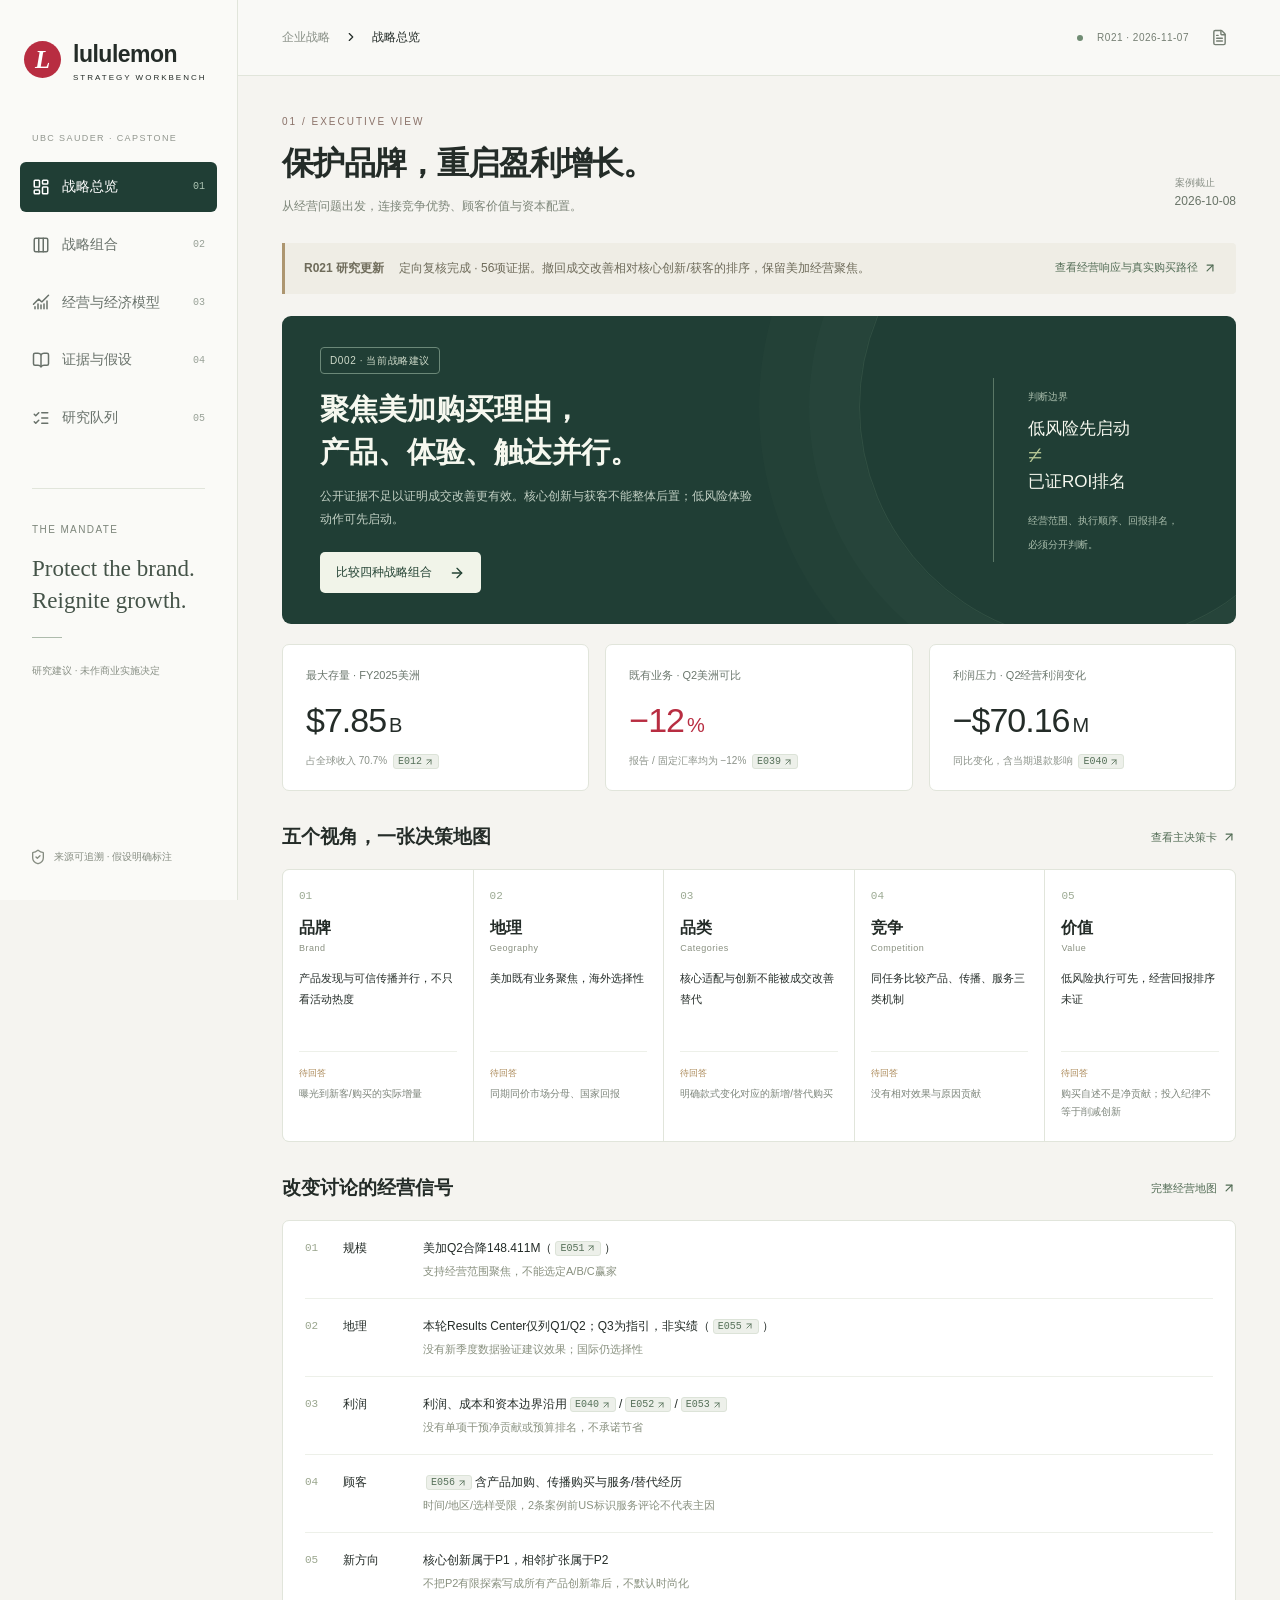
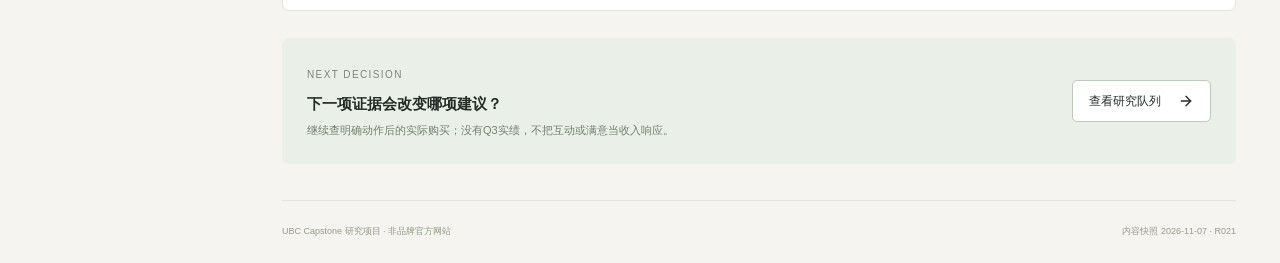
==== commit ea564e81: "Review public operating response and revise intervention priorities R021" ====
--- a/strategy-web/offline/index.html
+++ b/strategy-web/offline/index.html
@@ -5,48 +5,45 @@
 
 
 .audit-banner{margin-bottom:22px}.audit-disposition{background:#e9eee2;color:#4e633c}.hyp-card>.status{margin-left:9px}@media(max-width:760px){.evidence-row{flex-wrap:wrap}.evidence-row>div{min-width:180px}.evidence-row .status{margin-left:0}}
-</style></head><body><div id="root"></div><script>(()=>{var Um=Object.create;var bs=Object.defineProperty;var Bm=Object.getOwnPropertyDescriptor;var Om=Object.getOwnPropertyNames;var km=Object.getPrototypeOf,Hm=Object.prototype.hasOwnProperty;var oa=(e,a)=>()=>(a||e((a={exports:{}}).exports,a),a.exports);var qm=(e,a,t,l)=>{if(a&&typeof a=="object"||typeof a=="function")for(let u of Om(a))!Hm.call(e,u)&&u!==t&&bs(e,u,{get:()=>a[u],enumerable:!(l=Bm(a,u))||l.enumerable});return e};var pa=(e,a,t)=>(t=e!=null?Um(km(e)):{},qm(a||!e||!e.__esModule?bs(t,"default",{value:e,enumerable:!0}):t,e));var Hs=oa(ee=>{"use strict";function Hn(e,a){var t=e.length;e.push(a);e:for(;0<t;){var l=t-1>>>1,u=e[l];if(0<Vu(u,a))e[l]=a,e[t]=u,t=l;else break e}}function na(e){return e.length===0?null:e[0]}function Ku(e){if(e.length===0)return null;var a=e[0],t=e.pop();if(t!==a){e[0]=t;e:for(var l=0,u=e.length,o=u>>>1;l<o;){var n=2*(l+1)-1,f=e[n],s=n+1,c=e[s];if(0>Vu(f,t))s<u&&0>Vu(c,f)?(e[l]=c,e[s]=t,l=s):(e[l]=f,e[n]=t,l=n);else if(s<u&&0>Vu(c,t))e[l]=c,e[s]=t,l=s;else break e}}return a}function Vu(e,a){var t=e.sortIndex-a.sortIndex;return t!==0?t:e.id-a.id}ee.unstable_now=void 0;typeof performance=="object"&&typeof performance.now=="function"?(Es=performance,ee.unstable_now=function(){return Es.now()}):(Bn=Date,Ms=Bn.now(),ee.unstable_now=function(){return Bn.now()-Ms});var Es,Bn,Ms,La=[],qa=[],zm=1,Qe=null,Re=3,qn=!1,Dl=!1,Ul=!1,zn=!1,Ds=typeof setTimeout=="function"?setTimeout:null,Us=typeof clearTimeout=="function"?clearTimeout:null,ws=typeof setImmediate<"u"?setImmediate:null;function Yu(e){for(var a=na(qa);a!==null;){if(a.callback===null)Ku(qa);else if(a.startTime<=e)Ku(qa),a.sortIndex=a.expirationTime,Hn(La,a);else break;a=na(qa)}}function _n(e){if(Ul=!1,Yu(e),!Dl)if(na(La)!==null)Dl=!0,qt||(qt=!0,Ht());else{var a=na(qa);a!==null&&Fn(_n,a.startTime-e)}}var qt=!1,Bl=-1,Bs=5,Os=-1;function ks(){return zn?!0:!(ee.unstable_now()-Os<Bs)}function On(){if(zn=!1,qt){var e=ee.unstable_now();Os=e;var a=!0;try{e:{Dl=!1,Ul&&(Ul=!1,Us(Bl),Bl=-1),qn=!0;var t=Re;try{a:{for(Yu(e),Qe=na(La);Qe!==null&&!(Qe.expirationTime>e&&ks());){var l=Qe.callback;if(typeof l=="function"){Qe.callback=null,Re=Qe.priorityLevel;var u=l(Qe.expirationTime<=e);if(e=ee.unstable_now(),typeof u=="function"){Qe.callback=u,Yu(e),a=!0;break a}Qe===na(La)&&Ku(La),Yu(e)}else Ku(La);Qe=na(La)}if(Qe!==null)a=!0;else{var o=na(qa);o!==null&&Fn(_n,o.startTime-e),a=!1}}break e}finally{Qe=null,Re=t,qn=!1}a=void 0}}finally{a?Ht():qt=!1}}}var Ht;typeof ws=="function"?Ht=function(){ws(On)}:typeof MessageChannel<"u"?(kn=new MessageChannel,Ts=kn.port2,kn.port1.onmessage=On,Ht=function(){Ts.postMessage(null)}):Ht=function(){Ds(On,0)};var kn,Ts;function Fn(e,a){Bl=Ds(function(){e(ee.unstable_now())},a)}ee.unstable_IdlePriority=5;ee.unstable_ImmediatePriority=1;ee.unstable_LowPriority=4;ee.unstable_NormalPriority=3;ee.unstable_Profiling=null;ee.unstable_UserBlockingPriority=2;ee.unstable_cancelCallback=function(e){e.callback=null};ee.unstable_forceFrameRate=function(e){0>e||125<e?console.error("forceFrameRate takes a positive int between 0 and 125, forcing frame rates higher than 125 fps is not supported"):Bs=0<e?Math.floor(1e3/e):5};ee.unstable_getCurrentPriorityLevel=function(){return Re};ee.unstable_next=function(e){switch(Re){case 1:case 2:case 3:var a=3;break;default:a=Re}var t=Re;Re=a;try{return e()}finally{Re=t}};ee.unstable_requestPaint=function(){zn=!0};ee.unstable_runWithPriority=function(e,a){switch(e){case 1:case 2:case 3:case 4:case 5:break;default:e=3}var t=Re;Re=e;try{return a()}finally{Re=t}};ee.unstable_scheduleCallback=function(e,a,t){var l=ee.unstable_now();switch(typeof t=="object"&&t!==null?(t=t.delay,t=typeof t=="number"&&0<t?l+t:l):t=l,e){case 1:var u=-1;break;case 2:u=250;break;case 5:u=1073741823;break;case 4:u=1e4;break;default:u=5e3}return u=t+u,e={id:zm++,callback:a,priorityLevel:e,startTime:t,expirationTime:u,sortIndex:-1},t>l?(e.sortIndex=t,Hn(qa,e),na(La)===null&&e===na(qa)&&(Ul?(Us(Bl),Bl=-1):Ul=!0,Fn(_n,t-l))):(e.sortIndex=u,Hn(La,e),Dl||qn||(Dl=!0,qt||(qt=!0,Ht()))),e};ee.unstable_shouldYield=ks;ee.unstable_wrapCallback=function(e){var a=Re;return function(){var t=Re;Re=a;try{return e.apply(this,arguments)}finally{Re=t}}}});var zs=oa((W1,qs)=>{"use strict";qs.exports=Hs()});var Zs=oa(M=>{"use strict";var Gn=Symbol.for("react.transitional.element"),_m=Symbol.for("react.portal"),Fm=Symbol.for("react.fragment"),Nm=Symbol.for("react.strict_mode"),Pm=Symbol.for("react.profiler"),Gm=Symbol.for("react.consumer"),Qm=Symbol.for("react.context"),Xm=Symbol.for("react.forward_ref"),Vm=Symbol.for("react.suspense"),Ym=Symbol.for("react.memo"),Gs=Symbol.for("react.lazy"),Km=Symbol.for("react.activity"),_s=Symbol.iterator;function Zm(e){return e===null||typeof e!="object"?null:(e=_s&&e[_s]||e["@@iterator"],typeof e=="function"?e:null)}var Qs={isMounted:function(){return!1},enqueueForceUpdate:function(){},enqueueReplaceState:function(){},enqueueSetState:function(){}},Xs=Object.assign,Vs={};function _t(e,a,t){this.props=e,this.context=a,this.refs=Vs,this.updater=t||Qs}_t.prototype.isReactComponent={};_t.prototype.setState=function(e,a){if(typeof e!="object"&&typeof e!="function"&&e!=null)throw Error("takes an object of state variables to update or a function which returns an object of state variables.");this.updater.enqueueSetState(this,e,a,"setState")};_t.prototype.forceUpdate=function(e){this.updater.enqueueForceUpdate(this,e,"forceUpdate")};function Ys(){}Ys.prototype=_t.prototype;function Qn(e,a,t){this.props=e,this.context=a,this.refs=Vs,this.updater=t||Qs}var Xn=Qn.prototype=new Ys;Xn.constructor=Qn;Xs(Xn,_t.prototype);Xn.isPureReactComponent=!0;var Fs=Array.isArray;function Pn(){}var Z={H:null,A:null,T:null,S:null},Ks=Object.prototype.hasOwnProperty;function Vn(e,a,t){var l=t.ref;return{$$typeof:Gn,type:e,key:a,ref:l!==void 0?l:null,props:t}}function jm(e,a){return Vn(e.type,a,e.props)}function Yn(e){return typeof e=="object"&&e!==null&&e.$$typeof===Gn}function Wm(e){var a={"=":"=0",":":"=2"};return"$"+e.replace(/[=:]/g,function(t){return a[t]})}var Ns=/\/+/g;function Nn(e,a){return typeof e=="object"&&e!==null&&e.key!=null?Wm(""+e.key):a.toString(36)}function Jm(e){switch(e.status){case"fulfilled":return e.value;case"rejected":throw e.reason;default:switch(typeof e.status=="string"?e.then(Pn,Pn):(e.status="pending",e.then(function(a){e.status==="pending"&&(e.status="fulfilled",e.value=a)},function(a){e.status==="pending"&&(e.status="rejected",e.reason=a)})),e.status){case"fulfilled":return e.value;case"rejected":throw e.reason}}throw e}function zt(e,a,t,l,u){var o=typeof e;(o==="undefined"||o==="boolean")&&(e=null);var n=!1;if(e===null)n=!0;else switch(o){case"bigint":case"string":case"number":n=!0;break;case"object":switch(e.$$typeof){case Gn:case _m:n=!0;break;case Gs:return n=e._init,zt(n(e._payload),a,t,l,u)}}if(n)return u=u(e),n=l===""?"."+Nn(e,0):l,Fs(u)?(t="",n!=null&&(t=n.replace(Ns,"$&/")+"/"),zt(u,a,t,"",function(c){return c})):u!=null&&(Yn(u)&&(u=jm(u,t+(u.key==null||e&&e.key===u.key?"":(""+u.key).replace(Ns,"$&/")+"/")+n)),a.push(u)),1;n=0;var f=l===""?".":l+":";if(Fs(e))for(var s=0;s<e.length;s++)l=e[s],o=f+Nn(l,s),n+=zt(l,a,t,o,u);else if(s=Zm(e),typeof s=="function")for(e=s.call(e),s=0;!(l=e.next()).done;)l=l.value,o=f+Nn(l,s++),n+=zt(l,a,t,o,u);else if(o==="object"){if(typeof e.then=="function")return zt(Jm(e),a,t,l,u);throw a=String(e),Error("Objects are not valid as a React child (found: "+(a==="[object Object]"?"object with keys {"+Object.keys(e).join(", ")+"}":a)+"). If you meant to render a collection of children, use an array instead.")}return n}function Zu(e,a,t){if(e==null)return e;var l=[],u=0;return zt(e,l,"","",function(o){return a.call(t,o,u++)}),l}function $m(e){if(e._status===-1){var a=e._result;a=a(),a.then(function(t){(e._status===0||e._status===-1)&&(e._status=1,e._result=t)},function(t){(e._status===0||e._status===-1)&&(e._status=2,e._result=t)}),e._status===-1&&(e._status=0,e._result=a)}if(e._status===1)return e._result.default;throw e._result}var Ps=typeof reportError=="function"?reportError:function(e){if(typeof window=="object"&&typeof window.ErrorEvent=="function"){var a=new window.ErrorEvent("error",{bubbles:!0,cancelable:!0,message:typeof e=="object"&&e!==null&&typeof e.message=="string"?String(e.message):String(e),error:e});if(!window.dispatchEvent(a))return}else if(typeof process=="object"&&typeof process.emit=="function"){process.emit("uncaughtException",e);return}console.error(e)},e2={map:Zu,forEach:function(e,a,t){Zu(e,function(){a.apply(this,arguments)},t)},count:function(e){var a=0;return Zu(e,function(){a++}),a},toArray:function(e){return Zu(e,function(a){return a})||[]},only:function(e){if(!Yn(e))throw Error("React.Children.only expected to receive a single React element child.");return e}};M.Activity=Km;M.Children=e2;M.Component=_t;M.Fragment=Fm;M.Profiler=Pm;M.PureComponent=Qn;M.StrictMode=Nm;M.Suspense=Vm;M.__CLIENT_INTERNALS_DO_NOT_USE_OR_WARN_USERS_THEY_CANNOT_UPGRADE=Z;M.__COMPILER_RUNTIME={__proto__:null,c:function(e){return Z.H.useMemoCache(e)}};M.cache=function(e){return function(){return e.apply(null,arguments)}};M.cacheSignal=function(){return null};M.cloneElement=function(e,a,t){if(e==null)throw Error("The argument must be a React element, but you passed "+e+".");var l=Xs({},e.props),u=e.key;if(a!=null)for(o in a.key!==void 0&&(u=""+a.key),a)!Ks.call(a,o)||o==="key"||o==="__self"||o==="__source"||o==="ref"&&a.ref===void 0||(l[o]=a[o]);var o=arguments.length-2;if(o===1)l.children=t;else if(1<o){for(var n=Array(o),f=0;f<o;f++)n[f]=arguments[f+2];l.children=n}return Vn(e.type,u,l)};M.createContext=function(e){return e={$$typeof:Qm,_currentValue:e,_currentValue2:e,_threadCount:0,Provider:null,Consumer:null},e.Provider=e,e.Consumer={$$typeof:Gm,_context:e},e};M.createElement=function(e,a,t){var l,u={},o=null;if(a!=null)for(l in a.key!==void 0&&(o=""+a.key),a)Ks.call(a,l)&&l!=="key"&&l!=="__self"&&l!=="__source"&&(u[l]=a[l]);var n=arguments.length-2;if(n===1)u.children=t;else if(1<n){for(var f=Array(n),s=0;s<n;s++)f[s]=arguments[s+2];u.children=f}if(e&&e.defaultProps)for(l in n=e.defaultProps,n)u[l]===void 0&&(u[l]=n[l]);return Vn(e,o,u)};M.createRef=function(){return{current:null}};M.forwardRef=function(e){return{$$typeof:Xm,render:e}};M.isValidElement=Yn;M.lazy=function(e){return{$$typeof:Gs,_payload:{_status:-1,_result:e},_init:$m}};M.memo=function(e,a){return{$$typeof:Ym,type:e,compare:a===void 0?null:a}};M.startTransition=function(e){var a=Z.T,t={};Z.T=t;try{var l=e(),u=Z.S;u!==null&&u(t,l),typeof l=="object"&&l!==null&&typeof l.then=="function"&&l.then(Pn,Ps)}catch(o){Ps(o)}finally{a!==null&&t.types!==null&&(a.types=t.types),Z.T=a}};M.unstable_useCacheRefresh=function(){return Z.H.useCacheRefresh()};M.use=function(e){return Z.H.use(e)};M.useActionState=function(e,a,t){return Z.H.useActionState(e,a,t)};M.useCallback=function(e,a){return Z.H.useCallback(e,a)};M.useContext=function(e){return Z.H.useContext(e)};M.useDebugValue=function(){};M.useDeferredValue=function(e,a){return Z.H.useDeferredValue(e,a)};M.useEffect=function(e,a){return Z.H.useEffect(e,a)};M.useEffectEvent=function(e){return Z.H.useEffectEvent(e)};M.useId=function(){return Z.H.useId()};M.useImperativeHandle=function(e,a,t){return Z.H.useImperativeHandle(e,a,t)};M.useInsertionEffect=function(e,a){return Z.H.useInsertionEffect(e,a)};M.useLayoutEffect=function(e,a){return Z.H.useLayoutEffect(e,a)};M.useMemo=function(e,a){return Z.H.useMemo(e,a)};M.useOptimistic=function(e,a){return Z.H.useOptimistic(e,a)};M.useReducer=function(e,a,t){return Z.H.useReducer(e,a,t)};M.useRef=function(e){return Z.H.useRef(e)};M.useState=function(e){return Z.H.useState(e)};M.useSyncExternalStore=function(e,a,t){return Z.H.useSyncExternalStore(e,a,t)};M.useTransition=function(){return Z.H.useTransition()};M.version="19.2.6"});var pt=oa(($1,js)=>{"use strict";js.exports=Zs()});var Js=oa(Ae=>{"use strict";var a2=pt();function Ws(e){var a="https://react.dev/errors/"+e;if(1<arguments.length){a+="?args[]="+encodeURIComponent(arguments[1]);for(var t=2;t<arguments.length;t++)a+="&args[]="+encodeURIComponent(arguments[t])}return"Minified React error #"+e+"; visit "+a+" for the full message or use the non-minified dev environment for full errors and additional helpful warnings."}function za(){}var ve={d:{f:za,r:function(){throw Error(Ws(522))},D:za,C:za,L:za,m:za,X:za,S:za,M:za},p:0,findDOMNode:null},t2=Symbol.for("react.portal");function l2(e,a,t){var l=3<arguments.length&&arguments[3]!==void 0?arguments[3]:null;return{$$typeof:t2,key:l==null?null:""+l,children:e,containerInfo:a,implementation:t}}var Ol=a2.__CLIENT_INTERNALS_DO_NOT_USE_OR_WARN_USERS_THEY_CANNOT_UPGRADE;function ju(e,a){if(e==="font")return"";if(typeof a=="string")return a==="use-credentials"?a:""}Ae.__DOM_INTERNALS_DO_NOT_USE_OR_WARN_USERS_THEY_CANNOT_UPGRADE=ve;Ae.createPortal=function(e,a){var t=2<arguments.length&&arguments[2]!==void 0?arguments[2]:null;if(!a||a.nodeType!==1&&a.nodeType!==9&&a.nodeType!==11)throw Error(Ws(299));return l2(e,a,null,t)};Ae.flushSync=function(e){var a=Ol.T,t=ve.p;try{if(Ol.T=null,ve.p=2,e)return e()}finally{Ol.T=a,ve.p=t,ve.d.f()}};Ae.preconnect=function(e,a){typeof e=="string"&&(a?(a=a.crossOrigin,a=typeof a=="string"?a==="use-credentials"?a:"":void 0):a=null,ve.d.C(e,a))};Ae.prefetchDNS=function(e){typeof e=="string"&&ve.d.D(e)};Ae.preinit=function(e,a){if(typeof e=="string"&&a&&typeof a.as=="string"){var t=a.as,l=ju(t,a.crossOrigin),u=typeof a.integrity=="string"?a.integrity:void 0,o=typeof a.fetchPriority=="string"?a.fetchPriority:void 0;t==="style"?ve.d.S(e,typeof a.precedence=="string"?a.precedence:void 0,{crossOrigin:l,integrity:u,fetchPriority:o}):t==="script"&&ve.d.X(e,{crossOrigin:l,integrity:u,fetchPriority:o,nonce:typeof a.nonce=="string"?a.nonce:void 0})}};Ae.preinitModule=function(e,a){if(typeof e=="string")if(typeof a=="object"&&a!==null){if(a.as==null||a.as==="script"){var t=ju(a.as,a.crossOrigin);ve.d.M(e,{crossOrigin:t,integrity:typeof a.integrity=="string"?a.integrity:void 0,nonce:typeof a.nonce=="string"?a.nonce:void 0})}}else a==null&&ve.d.M(e)};Ae.preload=function(e,a){if(typeof e=="string"&&typeof a=="object"&&a!==null&&typeof a.as=="string"){var t=a.as,l=ju(t,a.crossOrigin);ve.d.L(e,t,{crossOrigin:l,integrity:typeof a.integrity=="string"?a.integrity:void 0,nonce:typeof a.nonce=="string"?a.nonce:void 0,type:typeof a.type=="string"?a.type:void 0,fetchPriority:typeof a.fetchPriority=="string"?a.fetchPriority:void 0,referrerPolicy:typeof a.referrerPolicy=="string"?a.referrerPolicy:void 0,imageSrcSet:typeof a.imageSrcSet=="string"?a.imageSrcSet:void 0,imageSizes:typeof a.imageSizes=="string"?a.imageSizes:void 0,media:typeof a.media=="string"?a.media:void 0})}};Ae.preloadModule=function(e,a){if(typeof e=="string")if(a){var t=ju(a.as,a.crossOrigin);ve.d.m(e,{as:typeof a.as=="string"&&a.as!=="script"?a.as:void 0,crossOrigin:t,integrity:typeof a.integrity=="string"?a.integrity:void 0})}else ve.d.m(e)};Ae.requestFormReset=function(e){ve.d.r(e)};Ae.unstable_batchedUpdates=function(e,a){return e(a)};Ae.useFormState=function(e,a,t){return Ol.H.useFormState(e,a,t)};Ae.useFormStatus=function(){return Ol.H.useHostTransitionStatus()};Ae.version="19.2.6"});var ai=oa((aL,ei)=>{"use strict";function $s(){if(!(typeof __REACT_DEVTOOLS_GLOBAL_HOOK__>"u"||typeof __REACT_DEVTOOLS_GLOBAL_HOOK__.checkDCE!="function"))try{__REACT_DEVTOOLS_GLOBAL_HOOK__.checkDCE($s)}catch(e){console.error(e)}}$s(),ei.exports=Js()});var mm=oa(Rn=>{"use strict";var ce=zs(),Er=pt(),u2=ai();function S(e){var a="https://react.dev/errors/"+e;if(1<arguments.length){a+="?args[]="+encodeURIComponent(arguments[1]);for(var t=2;t<arguments.length;t++)a+="&args[]="+encodeURIComponent(arguments[t])}return"Minified React error #"+e+"; visit "+a+" for the full message or use the non-minified dev environment for full errors and additional helpful warnings."}function Mr(e){return!(!e||e.nodeType!==1&&e.nodeType!==9&&e.nodeType!==11)}function xu(e){var a=e,t=e;if(e.alternate)for(;a.return;)a=a.return;else{e=a;do a=e,(a.flags&4098)!==0&&(t=a.return),e=a.return;while(e)}return a.tag===3?t:null}function wr(e){if(e.tag===13){var a=e.memoizedState;if(a===null&&(e=e.alternate,e!==null&&(a=e.memoizedState)),a!==null)return a.dehydrated}return null}function Tr(e){if(e.tag===31){var a=e.memoizedState;if(a===null&&(e=e.alternate,e!==null&&(a=e.memoizedState)),a!==null)return a.dehydrated}return null}function ti(e){if(xu(e)!==e)throw Error(S(188))}function o2(e){var a=e.alternate;if(!a){if(a=xu(e),a===null)throw Error(S(188));return a!==e?null:e}for(var t=e,l=a;;){var u=t.return;if(u===null)break;var o=u.alternate;if(o===null){if(l=u.return,l!==null){t=l;continue}break}if(u.child===o.child){for(o=u.child;o;){if(o===t)return ti(u),e;if(o===l)return ti(u),a;o=o.sibling}throw Error(S(188))}if(t.return!==l.return)t=u,l=o;else{for(var n=!1,f=u.child;f;){if(f===t){n=!0,t=u,l=o;break}if(f===l){n=!0,l=u,t=o;break}f=f.sibling}if(!n){for(f=o.child;f;){if(f===t){n=!0,t=o,l=u;break}if(f===l){n=!0,l=o,t=u;break}f=f.sibling}if(!n)throw Error(S(189))}}if(t.alternate!==l)throw Error(S(190))}if(t.tag!==3)throw Error(S(188));return t.stateNode.current===t?e:a}function Dr(e){var a=e.tag;if(a===5||a===26||a===27||a===6)return e;for(e=e.child;e!==null;){if(a=Dr(e),a!==null)return a;e=e.sibling}return null}var J=Object.assign,n2=Symbol.for("react.element"),Wu=Symbol.for("react.transitional.element"),Pl=Symbol.for("react.portal"),Xt=Symbol.for("react.fragment"),Ur=Symbol.for("react.strict_mode"),Mf=Symbol.for("react.profiler"),Br=Symbol.for("react.consumer"),Ra=Symbol.for("react.context"),Rd=Symbol.for("react.forward_ref"),wf=Symbol.for("react.suspense"),Tf=Symbol.for("react.suspense_list"),vd=Symbol.for("react.memo"),_a=Symbol.for("react.lazy"),Df=Symbol.for("react.activity"),f2=Symbol.for("react.memo_cache_sentinel"),li=Symbol.iterator;function kl(e){return e===null||typeof e!="object"?null:(e=li&&e[li]||e["@@iterator"],typeof e=="function"?e:null)}var d2=Symbol.for("react.client.reference");function Uf(e){if(e==null)return null;if(typeof e=="function")return e.$$typeof===d2?null:e.displayName||e.name||null;if(typeof e=="string")return e;switch(e){case Xt:return"Fragment";case Mf:return"Profiler";case Ur:return"StrictMode";case wf:return"Suspense";case Tf:return"SuspenseList";case Df:return"Activity"}if(typeof e=="object")switch(e.$$typeof){case Pl:return"Portal";case Ra:return e.displayName||"Context";case Br:return(e._context.displayName||"Context")+".Consumer";case Rd:var a=e.render;return e=e.displayName,e||(e=a.displayName||a.name||"",e=e!==""?"ForwardRef("+e+")":"ForwardRef"),e;case vd:return a=e.displayName||null,a!==null?a:Uf(e.type)||"Memo";case _a:a=e._payload,e=e._init;try{return Uf(e(a))}catch{}}return null}var Gl=Array.isArray,b=Er.__CLIENT_INTERNALS_DO_NOT_USE_OR_WARN_USERS_THEY_CANNOT_UPGRADE,F=u2.__DOM_INTERNALS_DO_NOT_USE_OR_WARN_USERS_THEY_CANNOT_UPGRADE,xt={pending:!1,data:null,method:null,action:null},Bf=[],Vt=-1;function ra(e){return{current:e}}function he(e){0>Vt||(e.current=Bf[Vt],Bf[Vt]=null,Vt--)}function K(e,a){Vt++,Bf[Vt]=e.current,e.current=a}var ia=ra(null),nu=ra(null),ja=ra(null),Do=ra(null);function Uo(e,a){switch(K(ja,a),K(nu,e),K(ia,null),a.nodeType){case 9:case 11:e=(e=a.documentElement)&&(e=e.namespaceURI)?ir(e):0;break;default:if(e=a.tagName,a=a.namespaceURI)a=ir(a),e=$0(a,e);else switch(e){case"svg":e=1;break;case"math":e=2;break;default:e=0}}he(ia),K(ia,e)}function il(){he(ia),he(nu),he(ja)}function Of(e){e.memoizedState!==null&&K(Do,e);var a=ia.current,t=$0(a,e.type);a!==t&&(K(nu,e),K(ia,t))}function Bo(e){nu.current===e&&(he(ia),he(nu)),Do.current===e&&(he(Do),Cu._currentValue=xt)}var Kn,ui;function ht(e){if(Kn===void 0)try{throw Error()}catch(t){var a=t.stack.trim().match(/\n( *(at )?)/);Kn=a&&a[1]||"",ui=-1<t.stack.indexOf(`
+</style></head><body><div id="root"></div><script>(()=>{var Um=Object.create;var bs=Object.defineProperty;var Bm=Object.getOwnPropertyDescriptor;var Om=Object.getOwnPropertyNames;var km=Object.getPrototypeOf,Hm=Object.prototype.hasOwnProperty;var oa=(e,a)=>()=>(a||e((a={exports:{}}).exports,a),a.exports);var qm=(e,a,t,l)=>{if(a&&typeof a=="object"||typeof a=="function")for(let u of Om(a))!Hm.call(e,u)&&u!==t&&bs(e,u,{get:()=>a[u],enumerable:!(l=Bm(a,u))||l.enumerable});return e};var pa=(e,a,t)=>(t=e!=null?Um(km(e)):{},qm(a||!e||!e.__esModule?bs(t,"default",{value:e,enumerable:!0}):t,e));var Hs=oa(ee=>{"use strict";function Hn(e,a){var t=e.length;e.push(a);e:for(;0<t;){var l=t-1>>>1,u=e[l];if(0<Vu(u,a))e[l]=a,e[t]=u,t=l;else break e}}function na(e){return e.length===0?null:e[0]}function Ku(e){if(e.length===0)return null;var a=e[0],t=e.pop();if(t!==a){e[0]=t;e:for(var l=0,u=e.length,o=u>>>1;l<o;){var n=2*(l+1)-1,d=e[n],s=n+1,c=e[s];if(0>Vu(d,t))s<u&&0>Vu(c,d)?(e[l]=c,e[s]=t,l=s):(e[l]=d,e[n]=t,l=n);else if(s<u&&0>Vu(c,t))e[l]=c,e[s]=t,l=s;else break e}}return a}function Vu(e,a){var t=e.sortIndex-a.sortIndex;return t!==0?t:e.id-a.id}ee.unstable_now=void 0;typeof performance=="object"&&typeof performance.now=="function"?(Es=performance,ee.unstable_now=function(){return Es.now()}):(Bn=Date,ws=Bn.now(),ee.unstable_now=function(){return Bn.now()-ws});var Es,Bn,ws,La=[],qa=[],_m=1,Ge=null,Re=3,qn=!1,Dl=!1,Ul=!1,_n=!1,Ds=typeof setTimeout=="function"?setTimeout:null,Us=typeof clearTimeout=="function"?clearTimeout:null,Ms=typeof setImmediate<"u"?setImmediate:null;function Yu(e){for(var a=na(qa);a!==null;){if(a.callback===null)Ku(qa);else if(a.startTime<=e)Ku(qa),a.sortIndex=a.expirationTime,Hn(La,a);else break;a=na(qa)}}function zn(e){if(Ul=!1,Yu(e),!Dl)if(na(La)!==null)Dl=!0,qt||(qt=!0,Ht());else{var a=na(qa);a!==null&&Fn(zn,a.startTime-e)}}var qt=!1,Bl=-1,Bs=5,Os=-1;function ks(){return _n?!0:!(ee.unstable_now()-Os<Bs)}function On(){if(_n=!1,qt){var e=ee.unstable_now();Os=e;var a=!0;try{e:{Dl=!1,Ul&&(Ul=!1,Us(Bl),Bl=-1),qn=!0;var t=Re;try{a:{for(Yu(e),Ge=na(La);Ge!==null&&!(Ge.expirationTime>e&&ks());){var l=Ge.callback;if(typeof l=="function"){Ge.callback=null,Re=Ge.priorityLevel;var u=l(Ge.expirationTime<=e);if(e=ee.unstable_now(),typeof u=="function"){Ge.callback=u,Yu(e),a=!0;break a}Ge===na(La)&&Ku(La),Yu(e)}else Ku(La);Ge=na(La)}if(Ge!==null)a=!0;else{var o=na(qa);o!==null&&Fn(zn,o.startTime-e),a=!1}}break e}finally{Ge=null,Re=t,qn=!1}a=void 0}}finally{a?Ht():qt=!1}}}var Ht;typeof Ms=="function"?Ht=function(){Ms(On)}:typeof MessageChannel<"u"?(kn=new MessageChannel,Ts=kn.port2,kn.port1.onmessage=On,Ht=function(){Ts.postMessage(null)}):Ht=function(){Ds(On,0)};var kn,Ts;function Fn(e,a){Bl=Ds(function(){e(ee.unstable_now())},a)}ee.unstable_IdlePriority=5;ee.unstable_ImmediatePriority=1;ee.unstable_LowPriority=4;ee.unstable_NormalPriority=3;ee.unstable_Profiling=null;ee.unstable_UserBlockingPriority=2;ee.unstable_cancelCallback=function(e){e.callback=null};ee.unstable_forceFrameRate=function(e){0>e||125<e?console.error("forceFrameRate takes a positive int between 0 and 125, forcing frame rates higher than 125 fps is not supported"):Bs=0<e?Math.floor(1e3/e):5};ee.unstable_getCurrentPriorityLevel=function(){return Re};ee.unstable_next=function(e){switch(Re){case 1:case 2:case 3:var a=3;break;default:a=Re}var t=Re;Re=a;try{return e()}finally{Re=t}};ee.unstable_requestPaint=function(){_n=!0};ee.unstable_runWithPriority=function(e,a){switch(e){case 1:case 2:case 3:case 4:case 5:break;default:e=3}var t=Re;Re=e;try{return a()}finally{Re=t}};ee.unstable_scheduleCallback=function(e,a,t){var l=ee.unstable_now();switch(typeof t=="object"&&t!==null?(t=t.delay,t=typeof t=="number"&&0<t?l+t:l):t=l,e){case 1:var u=-1;break;case 2:u=250;break;case 5:u=1073741823;break;case 4:u=1e4;break;default:u=5e3}return u=t+u,e={id:_m++,callback:a,priorityLevel:e,startTime:t,expirationTime:u,sortIndex:-1},t>l?(e.sortIndex=t,Hn(qa,e),na(La)===null&&e===na(qa)&&(Ul?(Us(Bl),Bl=-1):Ul=!0,Fn(zn,t-l))):(e.sortIndex=u,Hn(La,e),Dl||qn||(Dl=!0,qt||(qt=!0,Ht()))),e};ee.unstable_shouldYield=ks;ee.unstable_wrapCallback=function(e){var a=Re;return function(){var t=Re;Re=a;try{return e.apply(this,arguments)}finally{Re=t}}}});var _s=oa((W1,qs)=>{"use strict";qs.exports=Hs()});var Zs=oa(w=>{"use strict";var Qn=Symbol.for("react.transitional.element"),zm=Symbol.for("react.portal"),Fm=Symbol.for("react.fragment"),Nm=Symbol.for("react.strict_mode"),Pm=Symbol.for("react.profiler"),Qm=Symbol.for("react.consumer"),Gm=Symbol.for("react.context"),Xm=Symbol.for("react.forward_ref"),Vm=Symbol.for("react.suspense"),Ym=Symbol.for("react.memo"),Qs=Symbol.for("react.lazy"),Km=Symbol.for("react.activity"),zs=Symbol.iterator;function Zm(e){return e===null||typeof e!="object"?null:(e=zs&&e[zs]||e["@@iterator"],typeof e=="function"?e:null)}var Gs={isMounted:function(){return!1},enqueueForceUpdate:function(){},enqueueReplaceState:function(){},enqueueSetState:function(){}},Xs=Object.assign,Vs={};function zt(e,a,t){this.props=e,this.context=a,this.refs=Vs,this.updater=t||Gs}zt.prototype.isReactComponent={};zt.prototype.setState=function(e,a){if(typeof e!="object"&&typeof e!="function"&&e!=null)throw Error("takes an object of state variables to update or a function which returns an object of state variables.");this.updater.enqueueSetState(this,e,a,"setState")};zt.prototype.forceUpdate=function(e){this.updater.enqueueForceUpdate(this,e,"forceUpdate")};function Ys(){}Ys.prototype=zt.prototype;function Gn(e,a,t){this.props=e,this.context=a,this.refs=Vs,this.updater=t||Gs}var Xn=Gn.prototype=new Ys;Xn.constructor=Gn;Xs(Xn,zt.prototype);Xn.isPureReactComponent=!0;var Fs=Array.isArray;function Pn(){}var Z={H:null,A:null,T:null,S:null},Ks=Object.prototype.hasOwnProperty;function Vn(e,a,t){var l=t.ref;return{$$typeof:Qn,type:e,key:a,ref:l!==void 0?l:null,props:t}}function jm(e,a){return Vn(e.type,a,e.props)}function Yn(e){return typeof e=="object"&&e!==null&&e.$$typeof===Qn}function Wm(e){var a={"=":"=0",":":"=2"};return"$"+e.replace(/[=:]/g,function(t){return a[t]})}var Ns=/\/+/g;function Nn(e,a){return typeof e=="object"&&e!==null&&e.key!=null?Wm(""+e.key):a.toString(36)}function Jm(e){switch(e.status){case"fulfilled":return e.value;case"rejected":throw e.reason;default:switch(typeof e.status=="string"?e.then(Pn,Pn):(e.status="pending",e.then(function(a){e.status==="pending"&&(e.status="fulfilled",e.value=a)},function(a){e.status==="pending"&&(e.status="rejected",e.reason=a)})),e.status){case"fulfilled":return e.value;case"rejected":throw e.reason}}throw e}function _t(e,a,t,l,u){var o=typeof e;(o==="undefined"||o==="boolean")&&(e=null);var n=!1;if(e===null)n=!0;else switch(o){case"bigint":case"string":case"number":n=!0;break;case"object":switch(e.$$typeof){case Qn:case zm:n=!0;break;case Qs:return n=e._init,_t(n(e._payload),a,t,l,u)}}if(n)return u=u(e),n=l===""?"."+Nn(e,0):l,Fs(u)?(t="",n!=null&&(t=n.replace(Ns,"$&/")+"/"),_t(u,a,t,"",function(c){return c})):u!=null&&(Yn(u)&&(u=jm(u,t+(u.key==null||e&&e.key===u.key?"":(""+u.key).replace(Ns,"$&/")+"/")+n)),a.push(u)),1;n=0;var d=l===""?".":l+":";if(Fs(e))for(var s=0;s<e.length;s++)l=e[s],o=d+Nn(l,s),n+=_t(l,a,t,o,u);else if(s=Zm(e),typeof s=="function")for(e=s.call(e),s=0;!(l=e.next()).done;)l=l.value,o=d+Nn(l,s++),n+=_t(l,a,t,o,u);else if(o==="object"){if(typeof e.then=="function")return _t(Jm(e),a,t,l,u);throw a=String(e),Error("Objects are not valid as a React child (found: "+(a==="[object Object]"?"object with keys {"+Object.keys(e).join(", ")+"}":a)+"). If you meant to render a collection of children, use an array instead.")}return n}function Zu(e,a,t){if(e==null)return e;var l=[],u=0;return _t(e,l,"","",function(o){return a.call(t,o,u++)}),l}function $m(e){if(e._status===-1){var a=e._result;a=a(),a.then(function(t){(e._status===0||e._status===-1)&&(e._status=1,e._result=t)},function(t){(e._status===0||e._status===-1)&&(e._status=2,e._result=t)}),e._status===-1&&(e._status=0,e._result=a)}if(e._status===1)return e._result.default;throw e._result}var Ps=typeof reportError=="function"?reportError:function(e){if(typeof window=="object"&&typeof window.ErrorEvent=="function"){var a=new window.ErrorEvent("error",{bubbles:!0,cancelable:!0,message:typeof e=="object"&&e!==null&&typeof e.message=="string"?String(e.message):String(e),error:e});if(!window.dispatchEvent(a))return}else if(typeof process=="object"&&typeof process.emit=="function"){process.emit("uncaughtException",e);return}console.error(e)},e2={map:Zu,forEach:function(e,a,t){Zu(e,function(){a.apply(this,arguments)},t)},count:function(e){var a=0;return Zu(e,function(){a++}),a},toArray:function(e){return Zu(e,function(a){return a})||[]},only:function(e){if(!Yn(e))throw Error("React.Children.only expected to receive a single React element child.");return e}};w.Activity=Km;w.Children=e2;w.Component=zt;w.Fragment=Fm;w.Profiler=Pm;w.PureComponent=Gn;w.StrictMode=Nm;w.Suspense=Vm;w.__CLIENT_INTERNALS_DO_NOT_USE_OR_WARN_USERS_THEY_CANNOT_UPGRADE=Z;w.__COMPILER_RUNTIME={__proto__:null,c:function(e){return Z.H.useMemoCache(e)}};w.cache=function(e){return function(){return e.apply(null,arguments)}};w.cacheSignal=function(){return null};w.cloneElement=function(e,a,t){if(e==null)throw Error("The argument must be a React element, but you passed "+e+".");var l=Xs({},e.props),u=e.key;if(a!=null)for(o in a.key!==void 0&&(u=""+a.key),a)!Ks.call(a,o)||o==="key"||o==="__self"||o==="__source"||o==="ref"&&a.ref===void 0||(l[o]=a[o]);var o=arguments.length-2;if(o===1)l.children=t;else if(1<o){for(var n=Array(o),d=0;d<o;d++)n[d]=arguments[d+2];l.children=n}return Vn(e.type,u,l)};w.createContext=function(e){return e={$$typeof:Gm,_currentValue:e,_currentValue2:e,_threadCount:0,Provider:null,Consumer:null},e.Provider=e,e.Consumer={$$typeof:Qm,_context:e},e};w.createElement=function(e,a,t){var l,u={},o=null;if(a!=null)for(l in a.key!==void 0&&(o=""+a.key),a)Ks.call(a,l)&&l!=="key"&&l!=="__self"&&l!=="__source"&&(u[l]=a[l]);var n=arguments.length-2;if(n===1)u.children=t;else if(1<n){for(var d=Array(n),s=0;s<n;s++)d[s]=arguments[s+2];u.children=d}if(e&&e.defaultProps)for(l in n=e.defaultProps,n)u[l]===void 0&&(u[l]=n[l]);return Vn(e,o,u)};w.createRef=function(){return{current:null}};w.forwardRef=function(e){return{$$typeof:Xm,render:e}};w.isValidElement=Yn;w.lazy=function(e){return{$$typeof:Qs,_payload:{_status:-1,_result:e},_init:$m}};w.memo=function(e,a){return{$$typeof:Ym,type:e,compare:a===void 0?null:a}};w.startTransition=function(e){var a=Z.T,t={};Z.T=t;try{var l=e(),u=Z.S;u!==null&&u(t,l),typeof l=="object"&&l!==null&&typeof l.then=="function"&&l.then(Pn,Ps)}catch(o){Ps(o)}finally{a!==null&&t.types!==null&&(a.types=t.types),Z.T=a}};w.unstable_useCacheRefresh=function(){return Z.H.useCacheRefresh()};w.use=function(e){return Z.H.use(e)};w.useActionState=function(e,a,t){return Z.H.useActionState(e,a,t)};w.useCallback=function(e,a){return Z.H.useCallback(e,a)};w.useContext=function(e){return Z.H.useContext(e)};w.useDebugValue=function(){};w.useDeferredValue=function(e,a){return Z.H.useDeferredValue(e,a)};w.useEffect=function(e,a){return Z.H.useEffect(e,a)};w.useEffectEvent=function(e){return Z.H.useEffectEvent(e)};w.useId=function(){return Z.H.useId()};w.useImperativeHandle=function(e,a,t){return Z.H.useImperativeHandle(e,a,t)};w.useInsertionEffect=function(e,a){return Z.H.useInsertionEffect(e,a)};w.useLayoutEffect=function(e,a){return Z.H.useLayoutEffect(e,a)};w.useMemo=function(e,a){return Z.H.useMemo(e,a)};w.useOptimistic=function(e,a){return Z.H.useOptimistic(e,a)};w.useReducer=function(e,a,t){return Z.H.useReducer(e,a,t)};w.useRef=function(e){return Z.H.useRef(e)};w.useState=function(e){return Z.H.useState(e)};w.useSyncExternalStore=function(e,a,t){return Z.H.useSyncExternalStore(e,a,t)};w.useTransition=function(){return Z.H.useTransition()};w.version="19.2.6"});var pt=oa(($1,js)=>{"use strict";js.exports=Zs()});var Js=oa(Ae=>{"use strict";var a2=pt();function Ws(e){var a="https://react.dev/errors/"+e;if(1<arguments.length){a+="?args[]="+encodeURIComponent(arguments[1]);for(var t=2;t<arguments.length;t++)a+="&args[]="+encodeURIComponent(arguments[t])}return"Minified React error #"+e+"; visit "+a+" for the full message or use the non-minified dev environment for full errors and additional helpful warnings."}function _a(){}var ve={d:{f:_a,r:function(){throw Error(Ws(522))},D:_a,C:_a,L:_a,m:_a,X:_a,S:_a,M:_a},p:0,findDOMNode:null},t2=Symbol.for("react.portal");function l2(e,a,t){var l=3<arguments.length&&arguments[3]!==void 0?arguments[3]:null;return{$$typeof:t2,key:l==null?null:""+l,children:e,containerInfo:a,implementation:t}}var Ol=a2.__CLIENT_INTERNALS_DO_NOT_USE_OR_WARN_USERS_THEY_CANNOT_UPGRADE;function ju(e,a){if(e==="font")return"";if(typeof a=="string")return a==="use-credentials"?a:""}Ae.__DOM_INTERNALS_DO_NOT_USE_OR_WARN_USERS_THEY_CANNOT_UPGRADE=ve;Ae.createPortal=function(e,a){var t=2<arguments.length&&arguments[2]!==void 0?arguments[2]:null;if(!a||a.nodeType!==1&&a.nodeType!==9&&a.nodeType!==11)throw Error(Ws(299));return l2(e,a,null,t)};Ae.flushSync=function(e){var a=Ol.T,t=ve.p;try{if(Ol.T=null,ve.p=2,e)return e()}finally{Ol.T=a,ve.p=t,ve.d.f()}};Ae.preconnect=function(e,a){typeof e=="string"&&(a?(a=a.crossOrigin,a=typeof a=="string"?a==="use-credentials"?a:"":void 0):a=null,ve.d.C(e,a))};Ae.prefetchDNS=function(e){typeof e=="string"&&ve.d.D(e)};Ae.preinit=function(e,a){if(typeof e=="string"&&a&&typeof a.as=="string"){var t=a.as,l=ju(t,a.crossOrigin),u=typeof a.integrity=="string"?a.integrity:void 0,o=typeof a.fetchPriority=="string"?a.fetchPriority:void 0;t==="style"?ve.d.S(e,typeof a.precedence=="string"?a.precedence:void 0,{crossOrigin:l,integrity:u,fetchPriority:o}):t==="script"&&ve.d.X(e,{crossOrigin:l,integrity:u,fetchPriority:o,nonce:typeof a.nonce=="string"?a.nonce:void 0})}};Ae.preinitModule=function(e,a){if(typeof e=="string")if(typeof a=="object"&&a!==null){if(a.as==null||a.as==="script"){var t=ju(a.as,a.crossOrigin);ve.d.M(e,{crossOrigin:t,integrity:typeof a.integrity=="string"?a.integrity:void 0,nonce:typeof a.nonce=="string"?a.nonce:void 0})}}else a==null&&ve.d.M(e)};Ae.preload=function(e,a){if(typeof e=="string"&&typeof a=="object"&&a!==null&&typeof a.as=="string"){var t=a.as,l=ju(t,a.crossOrigin);ve.d.L(e,t,{crossOrigin:l,integrity:typeof a.integrity=="string"?a.integrity:void 0,nonce:typeof a.nonce=="string"?a.nonce:void 0,type:typeof a.type=="string"?a.type:void 0,fetchPriority:typeof a.fetchPriority=="string"?a.fetchPriority:void 0,referrerPolicy:typeof a.referrerPolicy=="string"?a.referrerPolicy:void 0,imageSrcSet:typeof a.imageSrcSet=="string"?a.imageSrcSet:void 0,imageSizes:typeof a.imageSizes=="string"?a.imageSizes:void 0,media:typeof a.media=="string"?a.media:void 0})}};Ae.preloadModule=function(e,a){if(typeof e=="string")if(a){var t=ju(a.as,a.crossOrigin);ve.d.m(e,{as:typeof a.as=="string"&&a.as!=="script"?a.as:void 0,crossOrigin:t,integrity:typeof a.integrity=="string"?a.integrity:void 0})}else ve.d.m(e)};Ae.requestFormReset=function(e){ve.d.r(e)};Ae.unstable_batchedUpdates=function(e,a){return e(a)};Ae.useFormState=function(e,a,t){return Ol.H.useFormState(e,a,t)};Ae.useFormStatus=function(){return Ol.H.useHostTransitionStatus()};Ae.version="19.2.6"});var ai=oa((aL,ei)=>{"use strict";function $s(){if(!(typeof __REACT_DEVTOOLS_GLOBAL_HOOK__>"u"||typeof __REACT_DEVTOOLS_GLOBAL_HOOK__.checkDCE!="function"))try{__REACT_DEVTOOLS_GLOBAL_HOOK__.checkDCE($s)}catch(e){console.error(e)}}$s(),ei.exports=Js()});var mm=oa(Rn=>{"use strict";var ce=_s(),Er=pt(),u2=ai();function S(e){var a="https://react.dev/errors/"+e;if(1<arguments.length){a+="?args[]="+encodeURIComponent(arguments[1]);for(var t=2;t<arguments.length;t++)a+="&args[]="+encodeURIComponent(arguments[t])}return"Minified React error #"+e+"; visit "+a+" for the full message or use the non-minified dev environment for full errors and additional helpful warnings."}function wr(e){return!(!e||e.nodeType!==1&&e.nodeType!==9&&e.nodeType!==11)}function xu(e){var a=e,t=e;if(e.alternate)for(;a.return;)a=a.return;else{e=a;do a=e,(a.flags&4098)!==0&&(t=a.return),e=a.return;while(e)}return a.tag===3?t:null}function Mr(e){if(e.tag===13){var a=e.memoizedState;if(a===null&&(e=e.alternate,e!==null&&(a=e.memoizedState)),a!==null)return a.dehydrated}return null}function Tr(e){if(e.tag===31){var a=e.memoizedState;if(a===null&&(e=e.alternate,e!==null&&(a=e.memoizedState)),a!==null)return a.dehydrated}return null}function ti(e){if(xu(e)!==e)throw Error(S(188))}function o2(e){var a=e.alternate;if(!a){if(a=xu(e),a===null)throw Error(S(188));return a!==e?null:e}for(var t=e,l=a;;){var u=t.return;if(u===null)break;var o=u.alternate;if(o===null){if(l=u.return,l!==null){t=l;continue}break}if(u.child===o.child){for(o=u.child;o;){if(o===t)return ti(u),e;if(o===l)return ti(u),a;o=o.sibling}throw Error(S(188))}if(t.return!==l.return)t=u,l=o;else{for(var n=!1,d=u.child;d;){if(d===t){n=!0,t=u,l=o;break}if(d===l){n=!0,l=u,t=o;break}d=d.sibling}if(!n){for(d=o.child;d;){if(d===t){n=!0,t=o,l=u;break}if(d===l){n=!0,l=o,t=u;break}d=d.sibling}if(!n)throw Error(S(189))}}if(t.alternate!==l)throw Error(S(190))}if(t.tag!==3)throw Error(S(188));return t.stateNode.current===t?e:a}function Dr(e){var a=e.tag;if(a===5||a===26||a===27||a===6)return e;for(e=e.child;e!==null;){if(a=Dr(e),a!==null)return a;e=e.sibling}return null}var J=Object.assign,n2=Symbol.for("react.element"),Wu=Symbol.for("react.transitional.element"),Pl=Symbol.for("react.portal"),Xt=Symbol.for("react.fragment"),Ur=Symbol.for("react.strict_mode"),Ed=Symbol.for("react.profiler"),Br=Symbol.for("react.consumer"),Ra=Symbol.for("react.context"),Rf=Symbol.for("react.forward_ref"),wd=Symbol.for("react.suspense"),Md=Symbol.for("react.suspense_list"),vf=Symbol.for("react.memo"),za=Symbol.for("react.lazy"),Td=Symbol.for("react.activity"),d2=Symbol.for("react.memo_cache_sentinel"),li=Symbol.iterator;function kl(e){return e===null||typeof e!="object"?null:(e=li&&e[li]||e["@@iterator"],typeof e=="function"?e:null)}var f2=Symbol.for("react.client.reference");function Dd(e){if(e==null)return null;if(typeof e=="function")return e.$$typeof===f2?null:e.displayName||e.name||null;if(typeof e=="string")return e;switch(e){case Xt:return"Fragment";case Ed:return"Profiler";case Ur:return"StrictMode";case wd:return"Suspense";case Md:return"SuspenseList";case Td:return"Activity"}if(typeof e=="object")switch(e.$$typeof){case Pl:return"Portal";case Ra:return e.displayName||"Context";case Br:return(e._context.displayName||"Context")+".Consumer";case Rf:var a=e.render;return e=e.displayName,e||(e=a.displayName||a.name||"",e=e!==""?"ForwardRef("+e+")":"ForwardRef"),e;case vf:return a=e.displayName||null,a!==null?a:Dd(e.type)||"Memo";case za:a=e._payload,e=e._init;try{return Dd(e(a))}catch{}}return null}var Ql=Array.isArray,b=Er.__CLIENT_INTERNALS_DO_NOT_USE_OR_WARN_USERS_THEY_CANNOT_UPGRADE,F=u2.__DOM_INTERNALS_DO_NOT_USE_OR_WARN_USERS_THEY_CANNOT_UPGRADE,xt={pending:!1,data:null,method:null,action:null},Ud=[],Vt=-1;function ra(e){return{current:e}}function he(e){0>Vt||(e.current=Ud[Vt],Ud[Vt]=null,Vt--)}function K(e,a){Vt++,Ud[Vt]=e.current,e.current=a}var ia=ra(null),nu=ra(null),ja=ra(null),Do=ra(null);function Uo(e,a){switch(K(ja,a),K(nu,e),K(ia,null),a.nodeType){case 9:case 11:e=(e=a.documentElement)&&(e=e.namespaceURI)?ir(e):0;break;default:if(e=a.tagName,a=a.namespaceURI)a=ir(a),e=$0(a,e);else switch(e){case"svg":e=1;break;case"math":e=2;break;default:e=0}}he(ia),K(ia,e)}function il(){he(ia),he(nu),he(ja)}function Bd(e){e.memoizedState!==null&&K(Do,e);var a=ia.current,t=$0(a,e.type);a!==t&&(K(nu,e),K(ia,t))}function Bo(e){nu.current===e&&(he(ia),he(nu)),Do.current===e&&(he(Do),Cu._currentValue=xt)}var Kn,ui;function ht(e){if(Kn===void 0)try{throw Error()}catch(t){var a=t.stack.trim().match(/\n( *(at )?)/);Kn=a&&a[1]||"",ui=-1<t.stack.indexOf(`
     at`)?" (<anonymous>)":-1<t.stack.indexOf("@")?"@unknown:0:0":""}return`
-`+Kn+e+ui}var Zn=!1;function jn(e,a){if(!e||Zn)return"";Zn=!0;var t=Error.prepareStackTrace;Error.prepareStackTrace=void 0;try{var l={DetermineComponentFrameRoot:function(){try{if(a){var g=function(){throw Error()};if(Object.defineProperty(g.prototype,"props",{set:function(){throw Error()}}),typeof Reflect=="object"&&Reflect.construct){try{Reflect.construct(g,[])}catch(L){var m=L}Reflect.construct(e,[],g)}else{try{g.call()}catch(L){m=L}e.call(g.prototype)}}else{try{throw Error()}catch(L){m=L}(g=e())&&typeof g.catch=="function"&&g.catch(function(){})}}catch(L){if(L&&m&&typeof L.stack=="string")return[L.stack,m.stack]}return[null,null]}};l.DetermineComponentFrameRoot.displayName="DetermineComponentFrameRoot";var u=Object.getOwnPropertyDescriptor(l.DetermineComponentFrameRoot,"name");u&&u.configurable&&Object.defineProperty(l.DetermineComponentFrameRoot,"name",{value:"DetermineComponentFrameRoot"});var o=l.DetermineComponentFrameRoot(),n=o[0],f=o[1];if(n&&f){var s=n.split(`
-`),c=f.split(`
+`+Kn+e+ui}var Zn=!1;function jn(e,a){if(!e||Zn)return"";Zn=!0;var t=Error.prepareStackTrace;Error.prepareStackTrace=void 0;try{var l={DetermineComponentFrameRoot:function(){try{if(a){var g=function(){throw Error()};if(Object.defineProperty(g.prototype,"props",{set:function(){throw Error()}}),typeof Reflect=="object"&&Reflect.construct){try{Reflect.construct(g,[])}catch(L){var m=L}Reflect.construct(e,[],g)}else{try{g.call()}catch(L){m=L}e.call(g.prototype)}}else{try{throw Error()}catch(L){m=L}(g=e())&&typeof g.catch=="function"&&g.catch(function(){})}}catch(L){if(L&&m&&typeof L.stack=="string")return[L.stack,m.stack]}return[null,null]}};l.DetermineComponentFrameRoot.displayName="DetermineComponentFrameRoot";var u=Object.getOwnPropertyDescriptor(l.DetermineComponentFrameRoot,"name");u&&u.configurable&&Object.defineProperty(l.DetermineComponentFrameRoot,"name",{value:"DetermineComponentFrameRoot"});var o=l.DetermineComponentFrameRoot(),n=o[0],d=o[1];if(n&&d){var s=n.split(`
+`),c=d.split(`
 `);for(u=l=0;l<s.length&&!s[l].includes("DetermineComponentFrameRoot");)l++;for(;u<c.length&&!c[u].includes("DetermineComponentFrameRoot");)u++;if(l===s.length||u===c.length)for(l=s.length-1,u=c.length-1;1<=l&&0<=u&&s[l]!==c[u];)u--;for(;1<=l&&0<=u;l--,u--)if(s[l]!==c[u]){if(l!==1||u!==1)do if(l--,u--,0>u||s[l]!==c[u]){var h=`
 `+s[l].replace(" at new "," at ");return e.displayName&&h.includes("<anonymous>")&&(h=h.replace("<anonymous>",e.displayName)),h}while(1<=l&&0<=u);break}}}finally{Zn=!1,Error.prepareStackTrace=t}return(t=e?e.displayName||e.name:"")?ht(t):""}function s2(e,a){switch(e.tag){case 26:case 27:case 5:return ht(e.type);case 16:return ht("Lazy");case 13:return e.child!==a&&a!==null?ht("Suspense Fallback"):ht("Suspense");case 19:return ht("SuspenseList");case 0:case 15:return jn(e.type,!1);case 11:return jn(e.type.render,!1);case 1:return jn(e.type,!0);case 31:return ht("Activity");default:return""}}function oi(e){try{var a="",t=null;do a+=s2(e,t),t=e,e=e.return;while(e);return a}catch(l){return`
 Error generating stack: `+l.message+`
-`+l.stack}}var kf=Object.prototype.hasOwnProperty,Ad=ce.unstable_scheduleCallback,Wn=ce.unstable_cancelCallback,i2=ce.unstable_shouldYield,r2=ce.unstable_requestPaint,ze=ce.unstable_now,c2=ce.unstable_getCurrentPriorityLevel,Or=ce.unstable_ImmediatePriority,kr=ce.unstable_UserBlockingPriority,Oo=ce.unstable_NormalPriority,m2=ce.unstable_LowPriority,Hr=ce.unstable_IdlePriority,p2=ce.log,L2=ce.unstable_setDisableYieldValue,Iu=null,_e=null;function Xa(e){if(typeof p2=="function"&&L2(e),_e&&typeof _e.setStrictMode=="function")try{_e.setStrictMode(Iu,e)}catch{}}var Fe=Math.clz32?Math.clz32:g2,h2=Math.log,C2=Math.LN2;function g2(e){return e>>>=0,e===0?32:31-(h2(e)/C2|0)|0}var Ju=256,$u=262144,eo=4194304;function Ct(e){var a=e&42;if(a!==0)return a;switch(e&-e){case 1:return 1;case 2:return 2;case 4:return 4;case 8:return 8;case 16:return 16;case 32:return 32;case 64:return 64;case 128:return 128;case 256:case 512:case 1024:case 2048:case 4096:case 8192:case 16384:case 32768:case 65536:case 131072:return e&261888;case 262144:case 524288:case 1048576:case 2097152:return e&3932160;case 4194304:case 8388608:case 16777216:case 33554432:return e&62914560;case 67108864:return 67108864;case 134217728:return 134217728;case 268435456:return 268435456;case 536870912:return 536870912;case 1073741824:return 0;default:return e}}function nn(e,a,t){var l=e.pendingLanes;if(l===0)return 0;var u=0,o=e.suspendedLanes,n=e.pingedLanes;e=e.warmLanes;var f=l&134217727;return f!==0?(l=f&~o,l!==0?u=Ct(l):(n&=f,n!==0?u=Ct(n):t||(t=f&~e,t!==0&&(u=Ct(t))))):(f=l&~o,f!==0?u=Ct(f):n!==0?u=Ct(n):t||(t=l&~e,t!==0&&(u=Ct(t)))),u===0?0:a!==0&&a!==u&&(a&o)===0&&(o=u&-u,t=a&-a,o>=t||o===32&&(t&4194048)!==0)?a:u}function yu(e,a){return(e.pendingLanes&~(e.suspendedLanes&~e.pingedLanes)&a)===0}function S2(e,a){switch(e){case 1:case 2:case 4:case 8:case 64:return a+250;case 16:case 32:case 128:case 256:case 512:case 1024:case 2048:case 4096:case 8192:case 16384:case 32768:case 65536:case 131072:case 262144:case 524288:case 1048576:case 2097152:return a+5e3;case 4194304:case 8388608:case 16777216:case 33554432:return-1;case 67108864:case 134217728:case 268435456:case 536870912:case 1073741824:return-1;default:return-1}}function qr(){var e=eo;return eo<<=1,(eo&62914560)===0&&(eo=4194304),e}function Jn(e){for(var a=[],t=0;31>t;t++)a.push(e);return a}function Ru(e,a){e.pendingLanes|=a,a!==268435456&&(e.suspendedLanes=0,e.pingedLanes=0,e.warmLanes=0)}function x2(e,a,t,l,u,o){var n=e.pendingLanes;e.pendingLanes=t,e.suspendedLanes=0,e.pingedLanes=0,e.warmLanes=0,e.expiredLanes&=t,e.entangledLanes&=t,e.errorRecoveryDisabledLanes&=t,e.shellSuspendCounter=0;var f=e.entanglements,s=e.expirationTimes,c=e.hiddenUpdates;for(t=n&~t;0<t;){var h=31-Fe(t),g=1<<h;f[h]=0,s[h]=-1;var m=c[h];if(m!==null)for(c[h]=null,h=0;h<m.length;h++){var L=m[h];L!==null&&(L.lane&=-536870913)}t&=~g}l!==0&&zr(e,l,0),o!==0&&u===0&&e.tag!==0&&(e.suspendedLanes|=o&~(n&~a))}function zr(e,a,t){e.pendingLanes|=a,e.suspendedLanes&=~a;var l=31-Fe(a);e.entangledLanes|=a,e.entanglements[l]=e.entanglements[l]|1073741824|t&261930}function _r(e,a){var t=e.entangledLanes|=a;for(e=e.entanglements;t;){var l=31-Fe(t),u=1<<l;u&a|e[l]&a&&(e[l]|=a),t&=~u}}function Fr(e,a){var t=a&-a;return t=(t&42)!==0?1:bd(t),(t&(e.suspendedLanes|a))!==0?0:t}function bd(e){switch(e){case 2:e=1;break;case 8:e=4;break;case 32:e=16;break;case 256:case 512:case 1024:case 2048:case 4096:case 8192:case 16384:case 32768:case 65536:case 131072:case 262144:case 524288:case 1048576:case 2097152:case 4194304:case 8388608:case 16777216:case 33554432:e=128;break;case 268435456:e=134217728;break;default:e=0}return e}function Ed(e){return e&=-e,2<e?8<e?(e&134217727)!==0?32:268435456:8:2}function Nr(){var e=F.p;return e!==0?e:(e=window.event,e===void 0?32:im(e.type))}function ni(e,a){var t=F.p;try{return F.p=e,a()}finally{F.p=t}}var st=Math.random().toString(36).slice(2),ge="__reactFiber$"+st,Ue="__reactProps$"+st,Il="__reactContainer$"+st,Hf="__reactEvents$"+st,I2="__reactListeners$"+st,y2="__reactHandles$"+st,fi="__reactResources$"+st,vu="__reactMarker$"+st;function Md(e){delete e[ge],delete e[Ue],delete e[Hf],delete e[I2],delete e[y2]}function Yt(e){var a=e[ge];if(a)return a;for(var t=e.parentNode;t;){if(a=t[Il]||t[ge]){if(t=a.alternate,a.child!==null||t!==null&&t.child!==null)for(e=Lr(e);e!==null;){if(t=e[ge])return t;e=Lr(e)}return a}e=t,t=e.parentNode}return null}function yl(e){if(e=e[ge]||e[Il]){var a=e.tag;if(a===5||a===6||a===13||a===31||a===26||a===27||a===3)return e}return null}function Ql(e){var a=e.tag;if(a===5||a===26||a===27||a===6)return e.stateNode;throw Error(S(33))}function ll(e){var a=e[fi];return a||(a=e[fi]={hoistableStyles:new Map,hoistableScripts:new Map}),a}function Le(e){e[vu]=!0}var Pr=new Set,Gr={};function Tt(e,a){rl(e,a),rl(e+"Capture",a)}function rl(e,a){for(Gr[e]=a,e=0;e<a.length;e++)Pr.add(a[e])}var R2=RegExp("^[:A-Z_a-z\\u00C0-\\u00D6\\u00D8-\\u00F6\\u00F8-\\u02FF\\u0370-\\u037D\\u037F-\\u1FFF\\u200C-\\u200D\\u2070-\\u218F\\u2C00-\\u2FEF\\u3001-\\uD7FF\\uF900-\\uFDCF\\uFDF0-\\uFFFD][:A-Z_a-z\\u00C0-\\u00D6\\u00D8-\\u00F6\\u00F8-\\u02FF\\u0370-\\u037D\\u037F-\\u1FFF\\u200C-\\u200D\\u2070-\\u218F\\u2C00-\\u2FEF\\u3001-\\uD7FF\\uF900-\\uFDCF\\uFDF0-\\uFFFD\\-.0-9\\u00B7\\u0300-\\u036F\\u203F-\\u2040]*$"),di={},si={};function v2(e){return kf.call(si,e)?!0:kf.call(di,e)?!1:R2.test(e)?si[e]=!0:(di[e]=!0,!1)}function ho(e,a,t){if(v2(a))if(t===null)e.removeAttribute(a);else{switch(typeof t){case"undefined":case"function":case"symbol":e.removeAttribute(a);return;case"boolean":var l=a.toLowerCase().slice(0,5);if(l!=="data-"&&l!=="aria-"){e.removeAttribute(a);return}}e.setAttribute(a,""+t)}}function ao(e,a,t){if(t===null)e.removeAttribute(a);else{switch(typeof t){case"undefined":case"function":case"symbol":case"boolean":e.removeAttribute(a);return}e.setAttribute(a,""+t)}}function ha(e,a,t,l){if(l===null)e.removeAttribute(t);else{switch(typeof l){case"undefined":case"function":case"symbol":case"boolean":e.removeAttribute(t);return}e.setAttributeNS(a,t,""+l)}}function Ve(e){switch(typeof e){case"bigint":case"boolean":case"number":case"string":case"undefined":return e;case"object":return e;default:return""}}function Qr(e){var a=e.type;return(e=e.nodeName)&&e.toLowerCase()==="input"&&(a==="checkbox"||a==="radio")}function A2(e,a,t){var l=Object.getOwnPropertyDescriptor(e.constructor.prototype,a);if(!e.hasOwnProperty(a)&&typeof l<"u"&&typeof l.get=="function"&&typeof l.set=="function"){var u=l.get,o=l.set;return Object.defineProperty(e,a,{configurable:!0,get:function(){return u.call(this)},set:function(n){t=""+n,o.call(this,n)}}),Object.defineProperty(e,a,{enumerable:l.enumerable}),{getValue:function(){return t},setValue:function(n){t=""+n},stopTracking:function(){e._valueTracker=null,delete e[a]}}}}function qf(e){if(!e._valueTracker){var a=Qr(e)?"checked":"value";e._valueTracker=A2(e,a,""+e[a])}}function Xr(e){if(!e)return!1;var a=e._valueTracker;if(!a)return!0;var t=a.getValue(),l="";return e&&(l=Qr(e)?e.checked?"true":"false":e.value),e=l,e!==t?(a.setValue(e),!0):!1}function ko(e){if(e=e||(typeof document<"u"?document:void 0),typeof e>"u")return null;try{return e.activeElement||e.body}catch{return e.body}}var b2=/[\n"\\]/g;function Ze(e){return e.replace(b2,function(a){return"\\"+a.charCodeAt(0).toString(16)+" "})}function zf(e,a,t,l,u,o,n,f){e.name="",n!=null&&typeof n!="function"&&typeof n!="symbol"&&typeof n!="boolean"?e.type=n:e.removeAttribute("type"),a!=null?n==="number"?(a===0&&e.value===""||e.value!=a)&&(e.value=""+Ve(a)):e.value!==""+Ve(a)&&(e.value=""+Ve(a)):n!=="submit"&&n!=="reset"||e.removeAttribute("value"),a!=null?_f(e,n,Ve(a)):t!=null?_f(e,n,Ve(t)):l!=null&&e.removeAttribute("value"),u==null&&o!=null&&(e.defaultChecked=!!o),u!=null&&(e.checked=u&&typeof u!="function"&&typeof u!="symbol"),f!=null&&typeof f!="function"&&typeof f!="symbol"&&typeof f!="boolean"?e.name=""+Ve(f):e.removeAttribute("name")}function Vr(e,a,t,l,u,o,n,f){if(o!=null&&typeof o!="function"&&typeof o!="symbol"&&typeof o!="boolean"&&(e.type=o),a!=null||t!=null){if(!(o!=="submit"&&o!=="reset"||a!=null)){qf(e);return}t=t!=null?""+Ve(t):"",a=a!=null?""+Ve(a):t,f||a===e.value||(e.value=a),e.defaultValue=a}l=l??u,l=typeof l!="function"&&typeof l!="symbol"&&!!l,e.checked=f?e.checked:!!l,e.defaultChecked=!!l,n!=null&&typeof n!="function"&&typeof n!="symbol"&&typeof n!="boolean"&&(e.name=n),qf(e)}function _f(e,a,t){a==="number"&&ko(e.ownerDocument)===e||e.defaultValue===""+t||(e.defaultValue=""+t)}function ul(e,a,t,l){if(e=e.options,a){a={};for(var u=0;u<t.length;u++)a["$"+t[u]]=!0;for(t=0;t<e.length;t++)u=a.hasOwnProperty("$"+e[t].value),e[t].selected!==u&&(e[t].selected=u),u&&l&&(e[t].defaultSelected=!0)}else{for(t=""+Ve(t),a=null,u=0;u<e.length;u++){if(e[u].value===t){e[u].selected=!0,l&&(e[u].defaultSelected=!0);return}a!==null||e[u].disabled||(a=e[u])}a!==null&&(a.selected=!0)}}function Yr(e,a,t){if(a!=null&&(a=""+Ve(a),a!==e.value&&(e.value=a),t==null)){e.defaultValue!==a&&(e.defaultValue=a);return}e.defaultValue=t!=null?""+Ve(t):""}function Kr(e,a,t,l){if(a==null){if(l!=null){if(t!=null)throw Error(S(92));if(Gl(l)){if(1<l.length)throw Error(S(93));l=l[0]}t=l}t==null&&(t=""),a=t}t=Ve(a),e.defaultValue=t,l=e.textContent,l===t&&l!==""&&l!==null&&(e.value=l),qf(e)}function cl(e,a){if(a){var t=e.firstChild;if(t&&t===e.lastChild&&t.nodeType===3){t.nodeValue=a;return}}e.textContent=a}var E2=new Set("animationIterationCount aspectRatio borderImageOutset borderImageSlice borderImageWidth boxFlex boxFlexGroup boxOrdinalGroup columnCount columns flex flexGrow flexPositive flexShrink flexNegative flexOrder gridArea gridRow gridRowEnd gridRowSpan gridRowStart gridColumn gridColumnEnd gridColumnSpan gridColumnStart fontWeight lineClamp lineHeight opacity order orphans scale tabSize widows zIndex zoom fillOpacity floodOpacity stopOpacity strokeDasharray strokeDashoffset strokeMiterlimit strokeOpacity strokeWidth MozAnimationIterationCount MozBoxFlex MozBoxFlexGroup MozLineClamp msAnimationIterationCount msFlex msZoom msFlexGrow msFlexNegative msFlexOrder msFlexPositive msFlexShrink msGridColumn msGridColumnSpan msGridRow msGridRowSpan WebkitAnimationIterationCount WebkitBoxFlex WebKitBoxFlexGroup WebkitBoxOrdinalGroup WebkitColumnCount WebkitColumns WebkitFlex WebkitFlexGrow WebkitFlexPositive WebkitFlexShrink WebkitLineClamp".split(" "));function ii(e,a,t){var l=a.indexOf("--")===0;t==null||typeof t=="boolean"||t===""?l?e.setProperty(a,""):a==="float"?e.cssFloat="":e[a]="":l?e.setProperty(a,t):typeof t!="number"||t===0||E2.has(a)?a==="float"?e.cssFloat=t:e[a]=(""+t).trim():e[a]=t+"px"}function Zr(e,a,t){if(a!=null&&typeof a!="object")throw Error(S(62));if(e=e.style,t!=null){for(var l in t)!t.hasOwnProperty(l)||a!=null&&a.hasOwnProperty(l)||(l.indexOf("--")===0?e.setProperty(l,""):l==="float"?e.cssFloat="":e[l]="");for(var u in a)l=a[u],a.hasOwnProperty(u)&&t[u]!==l&&ii(e,u,l)}else for(var o in a)a.hasOwnProperty(o)&&ii(e,o,a[o])}function wd(e){if(e.indexOf("-")===-1)return!1;switch(e){case"annotation-xml":case"color-profile":case"font-face":case"font-face-src":case"font-face-uri":case"font-face-format":case"font-face-name":case"missing-glyph":return!1;default:return!0}}var M2=new Map([["acceptCharset","accept-charset"],["htmlFor","for"],["httpEquiv","http-equiv"],["crossOrigin","crossorigin"],["accentHeight","accent-height"],["alignmentBaseline","alignment-baseline"],["arabicForm","arabic-form"],["baselineShift","baseline-shift"],["capHeight","cap-height"],["clipPath","clip-path"],["clipRule","clip-rule"],["colorInterpolation","color-interpolation"],["colorInterpolationFilters","color-interpolation-filters"],["colorProfile","color-profile"],["colorRendering","color-rendering"],["dominantBaseline","dominant-baseline"],["enableBackground","enable-background"],["fillOpacity","fill-opacity"],["fillRule","fill-rule"],["floodColor","flood-color"],["floodOpacity","flood-opacity"],["fontFamily","font-family"],["fontSize","font-size"],["fontSizeAdjust","font-size-adjust"],["fontStretch","font-stretch"],["fontStyle","font-style"],["fontVariant","font-variant"],["fontWeight","font-weight"],["glyphName","glyph-name"],["glyphOrientationHorizontal","glyph-orientation-horizontal"],["glyphOrientationVertical","glyph-orientation-vertical"],["horizAdvX","horiz-adv-x"],["horizOriginX","horiz-origin-x"],["imageRendering","image-rendering"],["letterSpacing","letter-spacing"],["lightingColor","lighting-color"],["markerEnd","marker-end"],["markerMid","marker-mid"],["markerStart","marker-start"],["overlinePosition","overline-position"],["overlineThickness","overline-thickness"],["paintOrder","paint-order"],["panose-1","panose-1"],["pointerEvents","pointer-events"],["renderingIntent","rendering-intent"],["shapeRendering","shape-rendering"],["stopColor","stop-color"],["stopOpacity","stop-opacity"],["strikethroughPosition","strikethrough-position"],["strikethroughThickness","strikethrough-thickness"],["strokeDasharray","stroke-dasharray"],["strokeDashoffset","stroke-dashoffset"],["strokeLinecap","stroke-linecap"],["strokeLinejoin","stroke-linejoin"],["strokeMiterlimit","stroke-miterlimit"],["strokeOpacity","stroke-opacity"],["strokeWidth","stroke-width"],["textAnchor","text-anchor"],["textDecoration","text-decoration"],["textRendering","text-rendering"],["transformOrigin","transform-origin"],["underlinePosition","underline-position"],["underlineThickness","underline-thickness"],["unicodeBidi","unicode-bidi"],["unicodeRange","unicode-range"],["unitsPerEm","units-per-em"],["vAlphabetic","v-alphabetic"],["vHanging","v-hanging"],["vIdeographic","v-ideographic"],["vMathematical","v-mathematical"],["vectorEffect","vector-effect"],["vertAdvY","vert-adv-y"],["vertOriginX","vert-origin-x"],["vertOriginY","vert-origin-y"],["wordSpacing","word-spacing"],["writingMode","writing-mode"],["xmlnsXlink","xmlns:xlink"],["xHeight","x-height"]]),w2=/^[\u0000-\u001F ]*j[\r\n\t]*a[\r\n\t]*v[\r\n\t]*a[\r\n\t]*s[\r\n\t]*c[\r\n\t]*r[\r\n\t]*i[\r\n\t]*p[\r\n\t]*t[\r\n\t]*:/i;function Co(e){return w2.test(""+e)?"javascript:throw new Error('React has blocked a javascript: URL as a security precaution.')":e}function va(){}var Ff=null;function Td(e){return e=e.target||e.srcElement||window,e.correspondingUseElement&&(e=e.correspondingUseElement),e.nodeType===3?e.parentNode:e}var Kt=null,ol=null;function ri(e){var a=yl(e);if(a&&(e=a.stateNode)){var t=e[Ue]||null;e:switch(e=a.stateNode,a.type){case"input":if(zf(e,t.value,t.defaultValue,t.defaultValue,t.checked,t.defaultChecked,t.type,t.name),a=t.name,t.type==="radio"&&a!=null){for(t=e;t.parentNode;)t=t.parentNode;for(t=t.querySelectorAll('input[name="'+Ze(""+a)+'"][type="radio"]'),a=0;a<t.length;a++){var l=t[a];if(l!==e&&l.form===e.form){var u=l[Ue]||null;if(!u)throw Error(S(90));zf(l,u.value,u.defaultValue,u.defaultValue,u.checked,u.defaultChecked,u.type,u.name)}}for(a=0;a<t.length;a++)l=t[a],l.form===e.form&&Xr(l)}break e;case"textarea":Yr(e,t.value,t.defaultValue);break e;case"select":a=t.value,a!=null&&ul(e,!!t.multiple,a,!1)}}}var $n=!1;function jr(e,a,t){if($n)return e(a,t);$n=!0;try{var l=e(a);return l}finally{if($n=!1,(Kt!==null||ol!==null)&&(Sn(),Kt&&(a=Kt,e=ol,ol=Kt=null,ri(a),e)))for(a=0;a<e.length;a++)ri(e[a])}}function fu(e,a){var t=e.stateNode;if(t===null)return null;var l=t[Ue]||null;if(l===null)return null;t=l[a];e:switch(a){case"onClick":case"onClickCapture":case"onDoubleClick":case"onDoubleClickCapture":case"onMouseDown":case"onMouseDownCapture":case"onMouseMove":case"onMouseMoveCapture":case"onMouseUp":case"onMouseUpCapture":case"onMouseEnter":(l=!l.disabled)||(e=e.type,l=!(e==="button"||e==="input"||e==="select"||e==="textarea")),e=!l;break e;default:e=!1}if(e)return null;if(t&&typeof t!="function")throw Error(S(231,a,typeof t));return t}var wa=!(typeof window>"u"||typeof window.document>"u"||typeof window.document.createElement>"u"),Nf=!1;if(wa)try{Ft={},Object.defineProperty(Ft,"passive",{get:function(){Nf=!0}}),window.addEventListener("test",Ft,Ft),window.removeEventListener("test",Ft,Ft)}catch{Nf=!1}var Ft,Va=null,Dd=null,go=null;function Wr(){if(go)return go;var e,a=Dd,t=a.length,l,u="value"in Va?Va.value:Va.textContent,o=u.length;for(e=0;e<t&&a[e]===u[e];e++);var n=t-e;for(l=1;l<=n&&a[t-l]===u[o-l];l++);return go=u.slice(e,1<l?1-l:void 0)}function So(e){var a=e.keyCode;return"charCode"in e?(e=e.charCode,e===0&&a===13&&(e=13)):e=a,e===10&&(e=13),32<=e||e===13?e:0}function to(){return!0}function ci(){return!1}function Be(e){function a(t,l,u,o,n){this._reactName=t,this._targetInst=u,this.type=l,this.nativeEvent=o,this.target=n,this.currentTarget=null;for(var f in e)e.hasOwnProperty(f)&&(t=e[f],this[f]=t?t(o):o[f]);return this.isDefaultPrevented=(o.defaultPrevented!=null?o.defaultPrevented:o.returnValue===!1)?to:ci,this.isPropagationStopped=ci,this}return J(a.prototype,{preventDefault:function(){this.defaultPrevented=!0;var t=this.nativeEvent;t&&(t.preventDefault?t.preventDefault():typeof t.returnValue!="unknown"&&(t.returnValue=!1),this.isDefaultPrevented=to)},stopPropagation:function(){var t=this.nativeEvent;t&&(t.stopPropagation?t.stopPropagation():typeof t.cancelBubble!="unknown"&&(t.cancelBubble=!0),this.isPropagationStopped=to)},persist:function(){},isPersistent:to}),a}var Dt={eventPhase:0,bubbles:0,cancelable:0,timeStamp:function(e){return e.timeStamp||Date.now()},defaultPrevented:0,isTrusted:0},fn=Be(Dt),Au=J({},Dt,{view:0,detail:0}),T2=Be(Au),ef,af,Hl,dn=J({},Au,{screenX:0,screenY:0,clientX:0,clientY:0,pageX:0,pageY:0,ctrlKey:0,shiftKey:0,altKey:0,metaKey:0,getModifierState:Ud,button:0,buttons:0,relatedTarget:function(e){return e.relatedTarget===void 0?e.fromElement===e.srcElement?e.toElement:e.fromElement:e.relatedTarget},movementX:function(e){return"movementX"in e?e.movementX:(e!==Hl&&(Hl&&e.type==="mousemove"?(ef=e.screenX-Hl.screenX,af=e.screenY-Hl.screenY):af=ef=0,Hl=e),ef)},movementY:function(e){return"movementY"in e?e.movementY:af}}),mi=Be(dn),D2=J({},dn,{dataTransfer:0}),U2=Be(D2),B2=J({},Au,{relatedTarget:0}),tf=Be(B2),O2=J({},Dt,{animationName:0,elapsedTime:0,pseudoElement:0}),k2=Be(O2),H2=J({},Dt,{clipboardData:function(e){return"clipboardData"in e?e.clipboardData:window.clipboardData}}),q2=Be(H2),z2=J({},Dt,{data:0}),pi=Be(z2),_2={Esc:"Escape",Spacebar:" ",Left:"ArrowLeft",Up:"ArrowUp",Right:"ArrowRight",Down:"ArrowDown",Del:"Delete",Win:"OS",Menu:"ContextMenu",Apps:"ContextMenu",Scroll:"ScrollLock",MozPrintableKey:"Unidentified"},F2={8:"Backspace",9:"Tab",12:"Clear",13:"Enter",16:"Shift",17:"Control",18:"Alt",19:"Pause",20:"CapsLock",27:"Escape",32:" ",33:"PageUp",34:"PageDown",35:"End",36:"Home",37:"ArrowLeft",38:"ArrowUp",39:"ArrowRight",40:"ArrowDown",45:"Insert",46:"Delete",112:"F1",113:"F2",114:"F3",115:"F4",116:"F5",117:"F6",118:"F7",119:"F8",120:"F9",121:"F10",122:"F11",123:"F12",144:"NumLock",145:"ScrollLock",224:"Meta"},N2={Alt:"altKey",Control:"ctrlKey",Meta:"metaKey",Shift:"shiftKey"};function P2(e){var a=this.nativeEvent;return a.getModifierState?a.getModifierState(e):(e=N2[e])?!!a[e]:!1}function Ud(){return P2}var G2=J({},Au,{key:function(e){if(e.key){var a=_2[e.key]||e.key;if(a!=="Unidentified")return a}return e.type==="keypress"?(e=So(e),e===13?"Enter":String.fromCharCode(e)):e.type==="keydown"||e.type==="keyup"?F2[e.keyCode]||"Unidentified":""},code:0,location:0,ctrlKey:0,shiftKey:0,altKey:0,metaKey:0,repeat:0,locale:0,getModifierState:Ud,charCode:function(e){return e.type==="keypress"?So(e):0},keyCode:function(e){return e.type==="keydown"||e.type==="keyup"?e.keyCode:0},which:function(e){return e.type==="keypress"?So(e):e.type==="keydown"||e.type==="keyup"?e.keyCode:0}}),Q2=Be(G2),X2=J({},dn,{pointerId:0,width:0,height:0,pressure:0,tangentialPressure:0,tiltX:0,tiltY:0,twist:0,pointerType:0,isPrimary:0}),Li=Be(X2),V2=J({},Au,{touches:0,targetTouches:0,changedTouches:0,altKey:0,metaKey:0,ctrlKey:0,shiftKey:0,getModifierState:Ud}),Y2=Be(V2),K2=J({},Dt,{propertyName:0,elapsedTime:0,pseudoElement:0}),Z2=Be(K2),j2=J({},dn,{deltaX:function(e){return"deltaX"in e?e.deltaX:"wheelDeltaX"in e?-e.wheelDeltaX:0},deltaY:function(e){return"deltaY"in e?e.deltaY:"wheelDeltaY"in e?-e.wheelDeltaY:"wheelDelta"in e?-e.wheelDelta:0},deltaZ:0,deltaMode:0}),W2=Be(j2),J2=J({},Dt,{newState:0,oldState:0}),$2=Be(J2),ep=[9,13,27,32],Bd=wa&&"CompositionEvent"in window,Yl=null;wa&&"documentMode"in document&&(Yl=document.documentMode);var ap=wa&&"TextEvent"in window&&!Yl,Jr=wa&&(!Bd||Yl&&8<Yl&&11>=Yl),hi=" ",Ci=!1;function $r(e,a){switch(e){case"keyup":return ep.indexOf(a.keyCode)!==-1;case"keydown":return a.keyCode!==229;case"keypress":case"mousedown":case"focusout":return!0;default:return!1}}function ec(e){return e=e.detail,typeof e=="object"&&"data"in e?e.data:null}var Zt=!1;function tp(e,a){switch(e){case"compositionend":return ec(a);case"keypress":return a.which!==32?null:(Ci=!0,hi);case"textInput":return e=a.data,e===hi&&Ci?null:e;default:return null}}function lp(e,a){if(Zt)return e==="compositionend"||!Bd&&$r(e,a)?(e=Wr(),go=Dd=Va=null,Zt=!1,e):null;switch(e){case"paste":return null;case"keypress":if(!(a.ctrlKey||a.altKey||a.metaKey)||a.ctrlKey&&a.altKey){if(a.char&&1<a.char.length)return a.char;if(a.which)return String.fromCharCode(a.which)}return null;case"compositionend":return Jr&&a.locale!=="ko"?null:a.data;default:return null}}var up={color:!0,date:!0,datetime:!0,"datetime-local":!0,email:!0,month:!0,number:!0,password:!0,range:!0,search:!0,tel:!0,text:!0,time:!0,url:!0,week:!0};function gi(e){var a=e&&e.nodeName&&e.nodeName.toLowerCase();return a==="input"?!!up[e.type]:a==="textarea"}function ac(e,a,t,l){Kt?ol?ol.push(l):ol=[l]:Kt=l,a=$o(a,"onChange"),0<a.length&&(t=new fn("onChange","change",null,t,l),e.push({event:t,listeners:a}))}var Kl=null,du=null;function op(e){j0(e,0)}function sn(e){var a=Ql(e);if(Xr(a))return e}function Si(e,a){if(e==="change")return a}var tc=!1;wa&&(wa?(uo="oninput"in document,uo||(lf=document.createElement("div"),lf.setAttribute("oninput","return;"),uo=typeof lf.oninput=="function"),lo=uo):lo=!1,tc=lo&&(!document.documentMode||9<document.documentMode));var lo,uo,lf;function xi(){Kl&&(Kl.detachEvent("onpropertychange",lc),du=Kl=null)}function lc(e){if(e.propertyName==="value"&&sn(du)){var a=[];ac(a,du,e,Td(e)),jr(op,a)}}function np(e,a,t){e==="focusin"?(xi(),Kl=a,du=t,Kl.attachEvent("onpropertychange",lc)):e==="focusout"&&xi()}function fp(e){if(e==="selectionchange"||e==="keyup"||e==="keydown")return sn(du)}function dp(e,a){if(e==="click")return sn(a)}function sp(e,a){if(e==="input"||e==="change")return sn(a)}function ip(e,a){return e===a&&(e!==0||1/e===1/a)||e!==e&&a!==a}var Pe=typeof Object.is=="function"?Object.is:ip;function su(e,a){if(Pe(e,a))return!0;if(typeof e!="object"||e===null||typeof a!="object"||a===null)return!1;var t=Object.keys(e),l=Object.keys(a);if(t.length!==l.length)return!1;for(l=0;l<t.length;l++){var u=t[l];if(!kf.call(a,u)||!Pe(e[u],a[u]))return!1}return!0}function Ii(e){for(;e&&e.firstChild;)e=e.firstChild;return e}function yi(e,a){var t=Ii(e);e=0;for(var l;t;){if(t.nodeType===3){if(l=e+t.textContent.length,e<=a&&l>=a)return{node:t,offset:a-e};e=l}e:{for(;t;){if(t.nextSibling){t=t.nextSibling;break e}t=t.parentNode}t=void 0}t=Ii(t)}}function uc(e,a){return e&&a?e===a?!0:e&&e.nodeType===3?!1:a&&a.nodeType===3?uc(e,a.parentNode):"contains"in e?e.contains(a):e.compareDocumentPosition?!!(e.compareDocumentPosition(a)&16):!1:!1}function oc(e){e=e!=null&&e.ownerDocument!=null&&e.ownerDocument.defaultView!=null?e.ownerDocument.defaultView:window;for(var a=ko(e.document);a instanceof e.HTMLIFrameElement;){try{var t=typeof a.contentWindow.location.href=="string"}catch{t=!1}if(t)e=a.contentWindow;else break;a=ko(e.document)}return a}function Od(e){var a=e&&e.nodeName&&e.nodeName.toLowerCase();return a&&(a==="input"&&(e.type==="text"||e.type==="search"||e.type==="tel"||e.type==="url"||e.type==="password")||a==="textarea"||e.contentEditable==="true")}var rp=wa&&"documentMode"in document&&11>=document.documentMode,jt=null,Pf=null,Zl=null,Gf=!1;function Ri(e,a,t){var l=t.window===t?t.document:t.nodeType===9?t:t.ownerDocument;Gf||jt==null||jt!==ko(l)||(l=jt,"selectionStart"in l&&Od(l)?l={start:l.selectionStart,end:l.selectionEnd}:(l=(l.ownerDocument&&l.ownerDocument.defaultView||window).getSelection(),l={anchorNode:l.anchorNode,anchorOffset:l.anchorOffset,focusNode:l.focusNode,focusOffset:l.focusOffset}),Zl&&su(Zl,l)||(Zl=l,l=$o(Pf,"onSelect"),0<l.length&&(a=new fn("onSelect","select",null,a,t),e.push({event:a,listeners:l}),a.target=jt)))}function Lt(e,a){var t={};return t[e.toLowerCase()]=a.toLowerCase(),t["Webkit"+e]="webkit"+a,t["Moz"+e]="moz"+a,t}var Wt={animationend:Lt("Animation","AnimationEnd"),animationiteration:Lt("Animation","AnimationIteration"),animationstart:Lt("Animation","AnimationStart"),transitionrun:Lt("Transition","TransitionRun"),transitionstart:Lt("Transition","TransitionStart"),transitioncancel:Lt("Transition","TransitionCancel"),transitionend:Lt("Transition","TransitionEnd")},uf={},nc={};wa&&(nc=document.createElement("div").style,"AnimationEvent"in window||(delete Wt.animationend.animation,delete Wt.animationiteration.animation,delete Wt.animationstart.animation),"TransitionEvent"in window||delete Wt.transitionend.transition);function Ut(e){if(uf[e])return uf[e];if(!Wt[e])return e;var a=Wt[e],t;for(t in a)if(a.hasOwnProperty(t)&&t in nc)return uf[e]=a[t];return e}var fc=Ut("animationend"),dc=Ut("animationiteration"),sc=Ut("animationstart"),cp=Ut("transitionrun"),mp=Ut("transitionstart"),pp=Ut("transitioncancel"),ic=Ut("transitionend"),rc=new Map,Qf="abort auxClick beforeToggle cancel canPlay canPlayThrough click close contextMenu copy cut drag dragEnd dragEnter dragExit dragLeave dragOver dragStart drop durationChange emptied encrypted ended error gotPointerCapture input invalid keyDown keyPress keyUp load loadedData loadedMetadata loadStart lostPointerCapture mouseDown mouseMove mouseOut mouseOver mouseUp paste pause play playing pointerCancel pointerDown pointerMove pointerOut pointerOver pointerUp progress rateChange reset resize seeked seeking stalled submit suspend timeUpdate touchCancel touchEnd touchStart volumeChange scroll toggle touchMove waiting wheel".split(" ");Qf.push("scrollEnd");function la(e,a){rc.set(e,a),Tt(a,[e])}var Ho=typeof reportError=="function"?reportError:function(e){if(typeof window=="object"&&typeof window.ErrorEvent=="function"){var a=new window.ErrorEvent("error",{bubbles:!0,cancelable:!0,message:typeof e=="object"&&e!==null&&typeof e.message=="string"?String(e.message):String(e),error:e});if(!window.dispatchEvent(a))return}else if(typeof process=="object"&&typeof process.emit=="function"){process.emit("uncaughtException",e);return}console.error(e)},Xe=[],Jt=0,kd=0;function rn(){for(var e=Jt,a=kd=Jt=0;a<e;){var t=Xe[a];Xe[a++]=null;var l=Xe[a];Xe[a++]=null;var u=Xe[a];Xe[a++]=null;var o=Xe[a];if(Xe[a++]=null,l!==null&&u!==null){var n=l.pending;n===null?u.next=u:(u.next=n.next,n.next=u),l.pending=u}o!==0&&cc(t,u,o)}}function cn(e,a,t,l){Xe[Jt++]=e,Xe[Jt++]=a,Xe[Jt++]=t,Xe[Jt++]=l,kd|=l,e.lanes|=l,e=e.alternate,e!==null&&(e.lanes|=l)}function Hd(e,a,t,l){return cn(e,a,t,l),qo(e)}function Bt(e,a){return cn(e,null,null,a),qo(e)}function cc(e,a,t){e.lanes|=t;var l=e.alternate;l!==null&&(l.lanes|=t);for(var u=!1,o=e.return;o!==null;)o.childLanes|=t,l=o.alternate,l!==null&&(l.childLanes|=t),o.tag===22&&(e=o.stateNode,e===null||e._visibility&1||(u=!0)),e=o,o=o.return;return e.tag===3?(o=e.stateNode,u&&a!==null&&(u=31-Fe(t),e=o.hiddenUpdates,l=e[u],l===null?e[u]=[a]:l.push(a),a.lane=t|536870912),o):null}function qo(e){if(50<uu)throw uu=0,rd=null,Error(S(185));for(var a=e.return;a!==null;)e=a,a=e.return;return e.tag===3?e.stateNode:null}var $t={};function Lp(e,a,t,l){this.tag=e,this.key=t,this.sibling=this.child=this.return=this.stateNode=this.type=this.elementType=null,this.index=0,this.refCleanup=this.ref=null,this.pendingProps=a,this.dependencies=this.memoizedState=this.updateQueue=this.memoizedProps=null,this.mode=l,this.subtreeFlags=this.flags=0,this.deletions=null,this.childLanes=this.lanes=0,this.alternate=null}function He(e,a,t,l){return new Lp(e,a,t,l)}function qd(e){return e=e.prototype,!(!e||!e.isReactComponent)}function ba(e,a){var t=e.alternate;return t===null?(t=He(e.tag,a,e.key,e.mode),t.elementType=e.elementType,t.type=e.type,t.stateNode=e.stateNode,t.alternate=e,e.alternate=t):(t.pendingProps=a,t.type=e.type,t.flags=0,t.subtreeFlags=0,t.deletions=null),t.flags=e.flags&65011712,t.childLanes=e.childLanes,t.lanes=e.lanes,t.child=e.child,t.memoizedProps=e.memoizedProps,t.memoizedState=e.memoizedState,t.updateQueue=e.updateQueue,a=e.dependencies,t.dependencies=a===null?null:{lanes:a.lanes,firstContext:a.firstContext},t.sibling=e.sibling,t.index=e.index,t.ref=e.ref,t.refCleanup=e.refCleanup,t}function mc(e,a){e.flags&=65011714;var t=e.alternate;return t===null?(e.childLanes=0,e.lanes=a,e.child=null,e.subtreeFlags=0,e.memoizedProps=null,e.memoizedState=null,e.updateQueue=null,e.dependencies=null,e.stateNode=null):(e.childLanes=t.childLanes,e.lanes=t.lanes,e.child=t.child,e.subtreeFlags=0,e.deletions=null,e.memoizedProps=t.memoizedProps,e.memoizedState=t.memoizedState,e.updateQueue=t.updateQueue,e.type=t.type,a=t.dependencies,e.dependencies=a===null?null:{lanes:a.lanes,firstContext:a.firstContext}),e}function xo(e,a,t,l,u,o){var n=0;if(l=e,typeof e=="function")qd(e)&&(n=1);else if(typeof e=="string")n=g1(e,t,ia.current)?26:e==="html"||e==="head"||e==="body"?27:5;else e:switch(e){case Df:return e=He(31,t,a,u),e.elementType=Df,e.lanes=o,e;case Xt:return It(t.children,u,o,a);case Ur:n=8,u|=24;break;case Mf:return e=He(12,t,a,u|2),e.elementType=Mf,e.lanes=o,e;case wf:return e=He(13,t,a,u),e.elementType=wf,e.lanes=o,e;case Tf:return e=He(19,t,a,u),e.elementType=Tf,e.lanes=o,e;default:if(typeof e=="object"&&e!==null)switch(e.$$typeof){case Ra:n=10;break e;case Br:n=9;break e;case Rd:n=11;break e;case vd:n=14;break e;case _a:n=16,l=null;break e}n=29,t=Error(S(130,e===null?"null":typeof e,"")),l=null}return a=He(n,t,a,u),a.elementType=e,a.type=l,a.lanes=o,a}function It(e,a,t,l){return e=He(7,e,l,a),e.lanes=t,e}function of(e,a,t){return e=He(6,e,null,a),e.lanes=t,e}function pc(e){var a=He(18,null,null,0);return a.stateNode=e,a}function nf(e,a,t){return a=He(4,e.children!==null?e.children:[],e.key,a),a.lanes=t,a.stateNode={containerInfo:e.containerInfo,pendingChildren:null,implementation:e.implementation},a}var vi=new WeakMap;function je(e,a){if(typeof e=="object"&&e!==null){var t=vi.get(e);return t!==void 0?t:(a={value:e,source:a,stack:oi(a)},vi.set(e,a),a)}return{value:e,source:a,stack:oi(a)}}var el=[],al=0,zo=null,iu=0,Ye=[],Ke=0,ot=null,fa=1,da="";function Ia(e,a){el[al++]=iu,el[al++]=zo,zo=e,iu=a}function Lc(e,a,t){Ye[Ke++]=fa,Ye[Ke++]=da,Ye[Ke++]=ot,ot=e;var l=fa;e=da;var u=32-Fe(l)-1;l&=~(1<<u),t+=1;var o=32-Fe(a)+u;if(30<o){var n=u-u%5;o=(l&(1<<n)-1).toString(32),l>>=n,u-=n,fa=1<<32-Fe(a)+u|t<<u|l,da=o+e}else fa=1<<o|t<<u|l,da=e}function zd(e){e.return!==null&&(Ia(e,1),Lc(e,1,0))}function _d(e){for(;e===zo;)zo=el[--al],el[al]=null,iu=el[--al],el[al]=null;for(;e===ot;)ot=Ye[--Ke],Ye[Ke]=null,da=Ye[--Ke],Ye[Ke]=null,fa=Ye[--Ke],Ye[Ke]=null}function hc(e,a){Ye[Ke++]=fa,Ye[Ke++]=da,Ye[Ke++]=ot,fa=a.id,da=a.overflow,ot=e}var Se=null,W=null,q=!1,Wa=null,We=!1,Xf=Error(S(519));function nt(e){var a=Error(S(418,1<arguments.length&&arguments[1]!==void 0&&arguments[1]?"text":"HTML",""));throw ru(je(a,e)),Xf}function Ai(e){var a=e.stateNode,t=e.type,l=e.memoizedProps;switch(a[ge]=e,a[Ue]=l,t){case"dialog":U("cancel",a),U("close",a);break;case"iframe":case"object":case"embed":U("load",a);break;case"video":case"audio":for(t=0;t<Lu.length;t++)U(Lu[t],a);break;case"source":U("error",a);break;case"img":case"image":case"link":U("error",a),U("load",a);break;case"details":U("toggle",a);break;case"input":U("invalid",a),Vr(a,l.value,l.defaultValue,l.checked,l.defaultChecked,l.type,l.name,!0);break;case"select":U("invalid",a);break;case"textarea":U("invalid",a),Kr(a,l.value,l.defaultValue,l.children)}t=l.children,typeof t!="string"&&typeof t!="number"&&typeof t!="bigint"||a.textContent===""+t||l.suppressHydrationWarning===!0||J0(a.textContent,t)?(l.popover!=null&&(U("beforetoggle",a),U("toggle",a)),l.onScroll!=null&&U("scroll",a),l.onScrollEnd!=null&&U("scrollend",a),l.onClick!=null&&(a.onclick=va),a=!0):a=!1,a||nt(e,!0)}function bi(e){for(Se=e.return;Se;)switch(Se.tag){case 5:case 31:case 13:We=!1;return;case 27:case 3:We=!0;return;default:Se=Se.return}}function Nt(e){if(e!==Se)return!1;if(!q)return bi(e),q=!0,!1;var a=e.tag,t;if((t=a!==3&&a!==27)&&((t=a===5)&&(t=e.type,t=!(t!=="form"&&t!=="button")||hd(e.type,e.memoizedProps)),t=!t),t&&W&&nt(e),bi(e),a===13){if(e=e.memoizedState,e=e!==null?e.dehydrated:null,!e)throw Error(S(317));W=pr(e)}else if(a===31){if(e=e.memoizedState,e=e!==null?e.dehydrated:null,!e)throw Error(S(317));W=pr(e)}else a===27?(a=W,it(e.type)?(e=xd,xd=null,W=e):W=a):W=Se?$e(e.stateNode.nextSibling):null;return!0}function At(){W=Se=null,q=!1}function ff(){var e=Wa;return e!==null&&(Te===null?Te=e:Te.push.apply(Te,e),Wa=null),e}function ru(e){Wa===null?Wa=[e]:Wa.push(e)}var Vf=ra(null),Ot=null,Aa=null;function Na(e,a,t){K(Vf,a._currentValue),a._currentValue=t}function Ea(e){e._currentValue=Vf.current,he(Vf)}function Yf(e,a,t){for(;e!==null;){var l=e.alternate;if((e.childLanes&a)!==a?(e.childLanes|=a,l!==null&&(l.childLanes|=a)):l!==null&&(l.childLanes&a)!==a&&(l.childLanes|=a),e===t)break;e=e.return}}function Kf(e,a,t,l){var u=e.child;for(u!==null&&(u.return=e);u!==null;){var o=u.dependencies;if(o!==null){var n=u.child;o=o.firstContext;e:for(;o!==null;){var f=o;o=u;for(var s=0;s<a.length;s++)if(f.context===a[s]){o.lanes|=t,f=o.alternate,f!==null&&(f.lanes|=t),Yf(o.return,t,e),l||(n=null);break e}o=f.next}}else if(u.tag===18){if(n=u.return,n===null)throw Error(S(341));n.lanes|=t,o=n.alternate,o!==null&&(o.lanes|=t),Yf(n,t,e),n=null}else n=u.child;if(n!==null)n.return=u;else for(n=u;n!==null;){if(n===e){n=null;break}if(u=n.sibling,u!==null){u.return=n.return,n=u;break}n=n.return}u=n}}function Rl(e,a,t,l){e=null;for(var u=a,o=!1;u!==null;){if(!o){if((u.flags&524288)!==0)o=!0;else if((u.flags&262144)!==0)break}if(u.tag===10){var n=u.alternate;if(n===null)throw Error(S(387));if(n=n.memoizedProps,n!==null){var f=u.type;Pe(u.pendingProps.value,n.value)||(e!==null?e.push(f):e=[f])}}else if(u===Do.current){if(n=u.alternate,n===null)throw Error(S(387));n.memoizedState.memoizedState!==u.memoizedState.memoizedState&&(e!==null?e.push(Cu):e=[Cu])}u=u.return}e!==null&&Kf(a,e,t,l),a.flags|=262144}function _o(e){for(e=e.firstContext;e!==null;){if(!Pe(e.context._currentValue,e.memoizedValue))return!0;e=e.next}return!1}function bt(e){Ot=e,Aa=null,e=e.dependencies,e!==null&&(e.firstContext=null)}function xe(e){return Cc(Ot,e)}function oo(e,a){return Ot===null&&bt(e),Cc(e,a)}function Cc(e,a){var t=a._currentValue;if(a={context:a,memoizedValue:t,next:null},Aa===null){if(e===null)throw Error(S(308));Aa=a,e.dependencies={lanes:0,firstContext:a},e.flags|=524288}else Aa=Aa.next=a;return t}var hp=typeof AbortController<"u"?AbortController:function(){var e=[],a=this.signal={aborted:!1,addEventListener:function(t,l){e.push(l)}};this.abort=function(){a.aborted=!0,e.forEach(function(t){return t()})}},Cp=ce.unstable_scheduleCallback,gp=ce.unstable_NormalPriority,se={$$typeof:Ra,Consumer:null,Provider:null,_currentValue:null,_currentValue2:null,_threadCount:0};function Fd(){return{controller:new hp,data:new Map,refCount:0}}function bu(e){e.refCount--,e.refCount===0&&Cp(gp,function(){e.controller.abort()})}var jl=null,Zf=0,ml=0,nl=null;function Sp(e,a){if(jl===null){var t=jl=[];Zf=0,ml=rs(),nl={status:"pending",value:void 0,then:function(l){t.push(l)}}}return Zf++,a.then(Ei,Ei),a}function Ei(){if(--Zf===0&&jl!==null){nl!==null&&(nl.status="fulfilled");var e=jl;jl=null,ml=0,nl=null;for(var a=0;a<e.length;a++)(0,e[a])()}}function xp(e,a){var t=[],l={status:"pending",value:null,reason:null,then:function(u){t.push(u)}};return e.then(function(){l.status="fulfilled",l.value=a;for(var u=0;u<t.length;u++)(0,t[u])(a)},function(u){for(l.status="rejected",l.reason=u,u=0;u<t.length;u++)(0,t[u])(void 0)}),l}var Mi=b.S;b.S=function(e,a){D0=ze(),typeof a=="object"&&a!==null&&typeof a.then=="function"&&Sp(e,a),Mi!==null&&Mi(e,a)};var yt=ra(null);function Nd(){var e=yt.current;return e!==null?e:V.pooledCache}function Io(e,a){a===null?K(yt,yt.current):K(yt,a.pool)}function gc(){var e=Nd();return e===null?null:{parent:se._currentValue,pool:e}}var vl=Error(S(460)),Pd=Error(S(474)),mn=Error(S(542)),Fo={then:function(){}};function wi(e){return e=e.status,e==="fulfilled"||e==="rejected"}function Sc(e,a,t){switch(t=e[t],t===void 0?e.push(a):t!==a&&(a.then(va,va),a=t),a.status){case"fulfilled":return a.value;case"rejected":throw e=a.reason,Di(e),e;default:if(typeof a.status=="string")a.then(va,va);else{if(e=V,e!==null&&100<e.shellSuspendCounter)throw Error(S(482));e=a,e.status="pending",e.then(function(l){if(a.status==="pending"){var u=a;u.status="fulfilled",u.value=l}},function(l){if(a.status==="pending"){var u=a;u.status="rejected",u.reason=l}})}switch(a.status){case"fulfilled":return a.value;case"rejected":throw e=a.reason,Di(e),e}throw Rt=a,vl}}function gt(e){try{var a=e._init;return a(e._payload)}catch(t){throw t!==null&&typeof t=="object"&&typeof t.then=="function"?(Rt=t,vl):t}}var Rt=null;function Ti(){if(Rt===null)throw Error(S(459));var e=Rt;return Rt=null,e}function Di(e){if(e===vl||e===mn)throw Error(S(483))}var fl=null,cu=0;function no(e){var a=cu;return cu+=1,fl===null&&(fl=[]),Sc(fl,e,a)}function ql(e,a){a=a.props.ref,e.ref=a!==void 0?a:null}function fo(e,a){throw a.$$typeof===n2?Error(S(525)):(e=Object.prototype.toString.call(a),Error(S(31,e==="[object Object]"?"object with keys {"+Object.keys(a).join(", ")+"}":e)))}function xc(e){function a(r,i){if(e){var p=r.deletions;p===null?(r.deletions=[i],r.flags|=16):p.push(i)}}function t(r,i){if(!e)return null;for(;i!==null;)a(r,i),i=i.sibling;return null}function l(r){for(var i=new Map;r!==null;)r.key!==null?i.set(r.key,r):i.set(r.index,r),r=r.sibling;return i}function u(r,i){return r=ba(r,i),r.index=0,r.sibling=null,r}function o(r,i,p){return r.index=p,e?(p=r.alternate,p!==null?(p=p.index,p<i?(r.flags|=67108866,i):p):(r.flags|=67108866,i)):(r.flags|=1048576,i)}function n(r){return e&&r.alternate===null&&(r.flags|=67108866),r}function f(r,i,p,C){return i===null||i.tag!==6?(i=of(p,r.mode,C),i.return=r,i):(i=u(i,p),i.return=r,i)}function s(r,i,p,C){var v=p.type;return v===Xt?h(r,i,p.props.children,C,p.key):i!==null&&(i.elementType===v||typeof v=="object"&&v!==null&&v.$$typeof===_a&&gt(v)===i.type)?(i=u(i,p.props),ql(i,p),i.return=r,i):(i=xo(p.type,p.key,p.props,null,r.mode,C),ql(i,p),i.return=r,i)}function c(r,i,p,C){return i===null||i.tag!==4||i.stateNode.containerInfo!==p.containerInfo||i.stateNode.implementation!==p.implementation?(i=nf(p,r.mode,C),i.return=r,i):(i=u(i,p.children||[]),i.return=r,i)}function h(r,i,p,C,v){return i===null||i.tag!==7?(i=It(p,r.mode,C,v),i.return=r,i):(i=u(i,p),i.return=r,i)}function g(r,i,p){if(typeof i=="string"&&i!==""||typeof i=="number"||typeof i=="bigint")return i=of(""+i,r.mode,p),i.return=r,i;if(typeof i=="object"&&i!==null){switch(i.$$typeof){case Wu:return p=xo(i.type,i.key,i.props,null,r.mode,p),ql(p,i),p.return=r,p;case Pl:return i=nf(i,r.mode,p),i.return=r,i;case _a:return i=gt(i),g(r,i,p)}if(Gl(i)||kl(i))return i=It(i,r.mode,p,null),i.return=r,i;if(typeof i.then=="function")return g(r,no(i),p);if(i.$$typeof===Ra)return g(r,oo(r,i),p);fo(r,i)}return null}function m(r,i,p,C){var v=i!==null?i.key:null;if(typeof p=="string"&&p!==""||typeof p=="number"||typeof p=="bigint")return v!==null?null:f(r,i,""+p,C);if(typeof p=="object"&&p!==null){switch(p.$$typeof){case Wu:return p.key===v?s(r,i,p,C):null;case Pl:return p.key===v?c(r,i,p,C):null;case _a:return p=gt(p),m(r,i,p,C)}if(Gl(p)||kl(p))return v!==null?null:h(r,i,p,C,null);if(typeof p.then=="function")return m(r,i,no(p),C);if(p.$$typeof===Ra)return m(r,i,oo(r,p),C);fo(r,p)}return null}function L(r,i,p,C,v){if(typeof C=="string"&&C!==""||typeof C=="number"||typeof C=="bigint")return r=r.get(p)||null,f(i,r,""+C,v);if(typeof C=="object"&&C!==null){switch(C.$$typeof){case Wu:return r=r.get(C.key===null?p:C.key)||null,s(i,r,C,v);case Pl:return r=r.get(C.key===null?p:C.key)||null,c(i,r,C,v);case _a:return C=gt(C),L(r,i,p,C,v)}if(Gl(C)||kl(C))return r=r.get(p)||null,h(i,r,C,v,null);if(typeof C.then=="function")return L(r,i,p,no(C),v);if(C.$$typeof===Ra)return L(r,i,p,oo(i,C),v);fo(i,C)}return null}function I(r,i,p,C){for(var v=null,D=null,y=i,E=i=0,T=null;y!==null&&E<p.length;E++){y.index>E?(T=y,y=null):T=y.sibling;var H=m(r,y,p[E],C);if(H===null){y===null&&(y=T);break}e&&y&&H.alternate===null&&a(r,y),i=o(H,i,E),D===null?v=H:D.sibling=H,D=H,y=T}if(E===p.length)return t(r,y),q&&Ia(r,E),v;if(y===null){for(;E<p.length;E++)y=g(r,p[E],C),y!==null&&(i=o(y,i,E),D===null?v=y:D.sibling=y,D=y);return q&&Ia(r,E),v}for(y=l(y);E<p.length;E++)T=L(y,r,E,p[E],C),T!==null&&(e&&T.alternate!==null&&y.delete(T.key===null?E:T.key),i=o(T,i,E),D===null?v=T:D.sibling=T,D=T);return e&&y.forEach(function(me){return a(r,me)}),q&&Ia(r,E),v}function A(r,i,p,C){if(p==null)throw Error(S(151));for(var v=null,D=null,y=i,E=i=0,T=null,H=p.next();y!==null&&!H.done;E++,H=p.next()){y.index>E?(T=y,y=null):T=y.sibling;var me=m(r,y,H.value,C);if(me===null){y===null&&(y=T);break}e&&y&&me.alternate===null&&a(r,y),i=o(me,i,E),D===null?v=me:D.sibling=me,D=me,y=T}if(H.done)return t(r,y),q&&Ia(r,E),v;if(y===null){for(;!H.done;E++,H=p.next())H=g(r,H.value,C),H!==null&&(i=o(H,i,E),D===null?v=H:D.sibling=H,D=H);return q&&Ia(r,E),v}for(y=l(y);!H.done;E++,H=p.next())H=L(y,r,E,H.value,C),H!==null&&(e&&H.alternate!==null&&y.delete(H.key===null?E:H.key),i=o(H,i,E),D===null?v=H:D.sibling=H,D=H);return e&&y.forEach(function(wn){return a(r,wn)}),q&&Ia(r,E),v}function z(r,i,p,C){if(typeof p=="object"&&p!==null&&p.type===Xt&&p.key===null&&(p=p.props.children),typeof p=="object"&&p!==null){switch(p.$$typeof){case Wu:e:{for(var v=p.key;i!==null;){if(i.key===v){if(v=p.type,v===Xt){if(i.tag===7){t(r,i.sibling),C=u(i,p.props.children),C.return=r,r=C;break e}}else if(i.elementType===v||typeof v=="object"&&v!==null&&v.$$typeof===_a&&gt(v)===i.type){t(r,i.sibling),C=u(i,p.props),ql(C,p),C.return=r,r=C;break e}t(r,i);break}else a(r,i);i=i.sibling}p.type===Xt?(C=It(p.props.children,r.mode,C,p.key),C.return=r,r=C):(C=xo(p.type,p.key,p.props,null,r.mode,C),ql(C,p),C.return=r,r=C)}return n(r);case Pl:e:{for(v=p.key;i!==null;){if(i.key===v)if(i.tag===4&&i.stateNode.containerInfo===p.containerInfo&&i.stateNode.implementation===p.implementation){t(r,i.sibling),C=u(i,p.children||[]),C.return=r,r=C;break e}else{t(r,i);break}else a(r,i);i=i.sibling}C=nf(p,r.mode,C),C.return=r,r=C}return n(r);case _a:return p=gt(p),z(r,i,p,C)}if(Gl(p))return I(r,i,p,C);if(kl(p)){if(v=kl(p),typeof v!="function")throw Error(S(150));return p=v.call(p),A(r,i,p,C)}if(typeof p.then=="function")return z(r,i,no(p),C);if(p.$$typeof===Ra)return z(r,i,oo(r,p),C);fo(r,p)}return typeof p=="string"&&p!==""||typeof p=="number"||typeof p=="bigint"?(p=""+p,i!==null&&i.tag===6?(t(r,i.sibling),C=u(i,p),C.return=r,r=C):(t(r,i),C=of(p,r.mode,C),C.return=r,r=C),n(r)):t(r,i)}return function(r,i,p,C){try{cu=0;var v=z(r,i,p,C);return fl=null,v}catch(y){if(y===vl||y===mn)throw y;var D=He(29,y,null,r.mode);return D.lanes=C,D.return=r,D}}}var Et=xc(!0),Ic=xc(!1),Fa=!1;function Gd(e){e.updateQueue={baseState:e.memoizedState,firstBaseUpdate:null,lastBaseUpdate:null,shared:{pending:null,lanes:0,hiddenCallbacks:null},callbacks:null}}function jf(e,a){e=e.updateQueue,a.updateQueue===e&&(a.updateQueue={baseState:e.baseState,firstBaseUpdate:e.firstBaseUpdate,lastBaseUpdate:e.lastBaseUpdate,shared:e.shared,callbacks:null})}function Ja(e){return{lane:e,tag:0,payload:null,callback:null,next:null}}function $a(e,a,t){var l=e.updateQueue;if(l===null)return null;if(l=l.shared,(_&2)!==0){var u=l.pending;return u===null?a.next=a:(a.next=u.next,u.next=a),l.pending=a,a=qo(e),cc(e,null,t),a}return cn(e,l,a,t),qo(e)}function Wl(e,a,t){if(a=a.updateQueue,a!==null&&(a=a.shared,(t&4194048)!==0)){var l=a.lanes;l&=e.pendingLanes,t|=l,a.lanes=t,_r(e,t)}}function df(e,a){var t=e.updateQueue,l=e.alternate;if(l!==null&&(l=l.updateQueue,t===l)){var u=null,o=null;if(t=t.firstBaseUpdate,t!==null){do{var n={lane:t.lane,tag:t.tag,payload:t.payload,callback:null,next:null};o===null?u=o=n:o=o.next=n,t=t.next}while(t!==null);o===null?u=o=a:o=o.next=a}else u=o=a;t={baseState:l.baseState,firstBaseUpdate:u,lastBaseUpdate:o,shared:l.shared,callbacks:l.callbacks},e.updateQueue=t;return}e=t.lastBaseUpdate,e===null?t.firstBaseUpdate=a:e.next=a,t.lastBaseUpdate=a}var Wf=!1;function Jl(){if(Wf){var e=nl;if(e!==null)throw e}}function $l(e,a,t,l){Wf=!1;var u=e.updateQueue;Fa=!1;var o=u.firstBaseUpdate,n=u.lastBaseUpdate,f=u.shared.pending;if(f!==null){u.shared.pending=null;var s=f,c=s.next;s.next=null,n===null?o=c:n.next=c,n=s;var h=e.alternate;h!==null&&(h=h.updateQueue,f=h.lastBaseUpdate,f!==n&&(f===null?h.firstBaseUpdate=c:f.next=c,h.lastBaseUpdate=s))}if(o!==null){var g=u.baseState;n=0,h=c=s=null,f=o;do{var m=f.lane&-536870913,L=m!==f.lane;if(L?(k&m)===m:(l&m)===m){m!==0&&m===ml&&(Wf=!0),h!==null&&(h=h.next={lane:0,tag:f.tag,payload:f.payload,callback:null,next:null});e:{var I=e,A=f;m=a;var z=t;switch(A.tag){case 1:if(I=A.payload,typeof I=="function"){g=I.call(z,g,m);break e}g=I;break e;case 3:I.flags=I.flags&-65537|128;case 0:if(I=A.payload,m=typeof I=="function"?I.call(z,g,m):I,m==null)break e;g=J({},g,m);break e;case 2:Fa=!0}}m=f.callback,m!==null&&(e.flags|=64,L&&(e.flags|=8192),L=u.callbacks,L===null?u.callbacks=[m]:L.push(m))}else L={lane:m,tag:f.tag,payload:f.payload,callback:f.callback,next:null},h===null?(c=h=L,s=g):h=h.next=L,n|=m;if(f=f.next,f===null){if(f=u.shared.pending,f===null)break;L=f,f=L.next,L.next=null,u.lastBaseUpdate=L,u.shared.pending=null}}while(!0);h===null&&(s=g),u.baseState=s,u.firstBaseUpdate=c,u.lastBaseUpdate=h,o===null&&(u.shared.lanes=0),dt|=n,e.lanes=n,e.memoizedState=g}}function yc(e,a){if(typeof e!="function")throw Error(S(191,e));e.call(a)}function Rc(e,a){var t=e.callbacks;if(t!==null)for(e.callbacks=null,e=0;e<t.length;e++)yc(t[e],a)}var pl=ra(null),No=ra(0);function Ui(e,a){e=Ba,K(No,e),K(pl,a),Ba=e|a.baseLanes}function Jf(){K(No,Ba),K(pl,pl.current)}function Qd(){Ba=No.current,he(pl),he(No)}var Ge=ra(null),Je=null;function Pa(e){var a=e.alternate;K(oe,oe.current&1),K(Ge,e),Je===null&&(a===null||pl.current!==null||a.memoizedState!==null)&&(Je=e)}function $f(e){K(oe,oe.current),K(Ge,e),Je===null&&(Je=e)}function vc(e){e.tag===22?(K(oe,oe.current),K(Ge,e),Je===null&&(Je=e)):Ga(e)}function Ga(){K(oe,oe.current),K(Ge,Ge.current)}function ke(e){he(Ge),Je===e&&(Je=null),he(oe)}var oe=ra(0);function Po(e){for(var a=e;a!==null;){if(a.tag===13){var t=a.memoizedState;if(t!==null&&(t=t.dehydrated,t===null||gd(t)||Sd(t)))return a}else if(a.tag===19&&(a.memoizedProps.revealOrder==="forwards"||a.memoizedProps.revealOrder==="backwards"||a.memoizedProps.revealOrder==="unstable_legacy-backwards"||a.memoizedProps.revealOrder==="together")){if((a.flags&128)!==0)return a}else if(a.child!==null){a.child.return=a,a=a.child;continue}if(a===e)break;for(;a.sibling===null;){if(a.return===null||a.return===e)return null;a=a.return}a.sibling.return=a.return,a=a.sibling}return null}var Ta=0,w=null,X=null,fe=null,Go=!1,dl=!1,Mt=!1,Qo=0,mu=0,sl=null,Ip=0;function le(){throw Error(S(321))}function Xd(e,a){if(a===null)return!1;for(var t=0;t<a.length&&t<e.length;t++)if(!Pe(e[t],a[t]))return!1;return!0}function Vd(e,a,t,l,u,o){return Ta=o,w=a,a.memoizedState=null,a.updateQueue=null,a.lanes=0,b.H=e===null||e.memoizedState===null?a0:ls,Mt=!1,o=t(l,u),Mt=!1,dl&&(o=bc(a,t,l,u)),Ac(e),o}function Ac(e){b.H=pu;var a=X!==null&&X.next!==null;if(Ta=0,fe=X=w=null,Go=!1,mu=0,sl=null,a)throw Error(S(300));e===null||ie||(e=e.dependencies,e!==null&&_o(e)&&(ie=!0))}function bc(e,a,t,l){w=e;var u=0;do{if(dl&&(sl=null),mu=0,dl=!1,25<=u)throw Error(S(301));if(u+=1,fe=X=null,e.updateQueue!=null){var o=e.updateQueue;o.lastEffect=null,o.events=null,o.stores=null,o.memoCache!=null&&(o.memoCache.index=0)}b.H=t0,o=a(t,l)}while(dl);return o}function yp(){var e=b.H,a=e.useState()[0];return a=typeof a.then=="function"?Eu(a):a,e=e.useState()[0],(X!==null?X.memoizedState:null)!==e&&(w.flags|=1024),a}function Yd(){var e=Qo!==0;return Qo=0,e}function Kd(e,a,t){a.updateQueue=e.updateQueue,a.flags&=-2053,e.lanes&=~t}function Zd(e){if(Go){for(e=e.memoizedState;e!==null;){var a=e.queue;a!==null&&(a.pending=null),e=e.next}Go=!1}Ta=0,fe=X=w=null,dl=!1,mu=Qo=0,sl=null}function be(){var e={memoizedState:null,baseState:null,baseQueue:null,queue:null,next:null};return fe===null?w.memoizedState=fe=e:fe=fe.next=e,fe}function ne(){if(X===null){var e=w.alternate;e=e!==null?e.memoizedState:null}else e=X.next;var a=fe===null?w.memoizedState:fe.next;if(a!==null)fe=a,X=e;else{if(e===null)throw w.alternate===null?Error(S(467)):Error(S(310));X=e,e={memoizedState:X.memoizedState,baseState:X.baseState,baseQueue:X.baseQueue,queue:X.queue,next:null},fe===null?w.memoizedState=fe=e:fe=fe.next=e}return fe}function pn(){return{lastEffect:null,events:null,stores:null,memoCache:null}}function Eu(e){var a=mu;return mu+=1,sl===null&&(sl=[]),e=Sc(sl,e,a),a=w,(fe===null?a.memoizedState:fe.next)===null&&(a=a.alternate,b.H=a===null||a.memoizedState===null?a0:ls),e}function Ln(e){if(e!==null&&typeof e=="object"){if(typeof e.then=="function")return Eu(e);if(e.$$typeof===Ra)return xe(e)}throw Error(S(438,String(e)))}function jd(e){var a=null,t=w.updateQueue;if(t!==null&&(a=t.memoCache),a==null){var l=w.alternate;l!==null&&(l=l.updateQueue,l!==null&&(l=l.memoCache,l!=null&&(a={data:l.data.map(function(u){return u.slice()}),index:0})))}if(a==null&&(a={data:[],index:0}),t===null&&(t=pn(),w.updateQueue=t),t.memoCache=a,t=a.data[a.index],t===void 0)for(t=a.data[a.index]=Array(e),l=0;l<e;l++)t[l]=f2;return a.index++,t}function Da(e,a){return typeof a=="function"?a(e):a}function yo(e){var a=ne();return Wd(a,X,e)}function Wd(e,a,t){var l=e.queue;if(l===null)throw Error(S(311));l.lastRenderedReducer=t;var u=e.baseQueue,o=l.pending;if(o!==null){if(u!==null){var n=u.next;u.next=o.next,o.next=n}a.baseQueue=u=o,l.pending=null}if(o=e.baseState,u===null)e.memoizedState=o;else{a=u.next;var f=n=null,s=null,c=a,h=!1;do{var g=c.lane&-536870913;if(g!==c.lane?(k&g)===g:(Ta&g)===g){var m=c.revertLane;if(m===0)s!==null&&(s=s.next={lane:0,revertLane:0,gesture:null,action:c.action,hasEagerState:c.hasEagerState,eagerState:c.eagerState,next:null}),g===ml&&(h=!0);else if((Ta&m)===m){c=c.next,m===ml&&(h=!0);continue}else g={lane:0,revertLane:c.revertLane,gesture:null,action:c.action,hasEagerState:c.hasEagerState,eagerState:c.eagerState,next:null},s===null?(f=s=g,n=o):s=s.next=g,w.lanes|=m,dt|=m;g=c.action,Mt&&t(o,g),o=c.hasEagerState?c.eagerState:t(o,g)}else m={lane:g,revertLane:c.revertLane,gesture:c.gesture,action:c.action,hasEagerState:c.hasEagerState,eagerState:c.eagerState,next:null},s===null?(f=s=m,n=o):s=s.next=m,w.lanes|=g,dt|=g;c=c.next}while(c!==null&&c!==a);if(s===null?n=o:s.next=f,!Pe(o,e.memoizedState)&&(ie=!0,h&&(t=nl,t!==null)))throw t;e.memoizedState=o,e.baseState=n,e.baseQueue=s,l.lastRenderedState=o}return u===null&&(l.lanes=0),[e.memoizedState,l.dispatch]}function sf(e){var a=ne(),t=a.queue;if(t===null)throw Error(S(311));t.lastRenderedReducer=e;var l=t.dispatch,u=t.pending,o=a.memoizedState;if(u!==null){t.pending=null;var n=u=u.next;do o=e(o,n.action),n=n.next;while(n!==u);Pe(o,a.memoizedState)||(ie=!0),a.memoizedState=o,a.baseQueue===null&&(a.baseState=o),t.lastRenderedState=o}return[o,l]}function Ec(e,a,t){var l=w,u=ne(),o=q;if(o){if(t===void 0)throw Error(S(407));t=t()}else t=a();var n=!Pe((X||u).memoizedState,t);if(n&&(u.memoizedState=t,ie=!0),u=u.queue,Jd(Tc.bind(null,l,u,e),[e]),u.getSnapshot!==a||n||fe!==null&&fe.memoizedState.tag&1){if(l.flags|=2048,Ll(9,{destroy:void 0},wc.bind(null,l,u,t,a),null),V===null)throw Error(S(349));o||(Ta&127)!==0||Mc(l,a,t)}return t}function Mc(e,a,t){e.flags|=16384,e={getSnapshot:a,value:t},a=w.updateQueue,a===null?(a=pn(),w.updateQueue=a,a.stores=[e]):(t=a.stores,t===null?a.stores=[e]:t.push(e))}function wc(e,a,t,l){a.value=t,a.getSnapshot=l,Dc(a)&&Uc(e)}function Tc(e,a,t){return t(function(){Dc(a)&&Uc(e)})}function Dc(e){var a=e.getSnapshot;e=e.value;try{var t=a();return!Pe(e,t)}catch{return!0}}function Uc(e){var a=Bt(e,2);a!==null&&De(a,e,2)}function ed(e){var a=be();if(typeof e=="function"){var t=e;if(e=t(),Mt){Xa(!0);try{t()}finally{Xa(!1)}}}return a.memoizedState=a.baseState=e,a.queue={pending:null,lanes:0,dispatch:null,lastRenderedReducer:Da,lastRenderedState:e},a}function Bc(e,a,t,l){return e.baseState=t,Wd(e,X,typeof l=="function"?l:Da)}function Rp(e,a,t,l,u){if(Cn(e))throw Error(S(485));if(e=a.action,e!==null){var o={payload:u,action:e,next:null,isTransition:!0,status:"pending",value:null,reason:null,listeners:[],then:function(n){o.listeners.push(n)}};b.T!==null?t(!0):o.isTransition=!1,l(o),t=a.pending,t===null?(o.next=a.pending=o,Oc(a,o)):(o.next=t.next,a.pending=t.next=o)}}function Oc(e,a){var t=a.action,l=a.payload,u=e.state;if(a.isTransition){var o=b.T,n={};b.T=n;try{var f=t(u,l),s=b.S;s!==null&&s(n,f),Bi(e,a,f)}catch(c){ad(e,a,c)}finally{o!==null&&n.types!==null&&(o.types=n.types),b.T=o}}else try{o=t(u,l),Bi(e,a,o)}catch(c){ad(e,a,c)}}function Bi(e,a,t){t!==null&&typeof t=="object"&&typeof t.then=="function"?t.then(function(l){Oi(e,a,l)},function(l){return ad(e,a,l)}):Oi(e,a,t)}function Oi(e,a,t){a.status="fulfilled",a.value=t,kc(a),e.state=t,a=e.pending,a!==null&&(t=a.next,t===a?e.pending=null:(t=t.next,a.next=t,Oc(e,t)))}function ad(e,a,t){var l=e.pending;if(e.pending=null,l!==null){l=l.next;do a.status="rejected",a.reason=t,kc(a),a=a.next;while(a!==l)}e.action=null}function kc(e){e=e.listeners;for(var a=0;a<e.length;a++)(0,e[a])()}function Hc(e,a){return a}function ki(e,a){if(q){var t=V.formState;if(t!==null){e:{var l=w;if(q){if(W){a:{for(var u=W,o=We;u.nodeType!==8;){if(!o){u=null;break a}if(u=$e(u.nextSibling),u===null){u=null;break a}}o=u.data,u=o==="F!"||o==="F"?u:null}if(u){W=$e(u.nextSibling),l=u.data==="F!";break e}}nt(l)}l=!1}l&&(a=t[0])}}return t=be(),t.memoizedState=t.baseState=a,l={pending:null,lanes:0,dispatch:null,lastRenderedReducer:Hc,lastRenderedState:a},t.queue=l,t=Jc.bind(null,w,l),l.dispatch=t,l=ed(!1),o=ts.bind(null,w,!1,l.queue),l=be(),u={state:a,dispatch:null,action:e,pending:null},l.queue=u,t=Rp.bind(null,w,u,o,t),u.dispatch=t,l.memoizedState=e,[a,t,!1]}function Hi(e){var a=ne();return qc(a,X,e)}function qc(e,a,t){if(a=Wd(e,a,Hc)[0],e=yo(Da)[0],typeof a=="object"&&a!==null&&typeof a.then=="function")try{var l=Eu(a)}catch(n){throw n===vl?mn:n}else l=a;a=ne();var u=a.queue,o=u.dispatch;return t!==a.memoizedState&&(w.flags|=2048,Ll(9,{destroy:void 0},vp.bind(null,u,t),null)),[l,o,e]}function vp(e,a){e.action=a}function qi(e){var a=ne(),t=X;if(t!==null)return qc(a,t,e);ne(),a=a.memoizedState,t=ne();var l=t.queue.dispatch;return t.memoizedState=e,[a,l,!1]}function Ll(e,a,t,l){return e={tag:e,create:t,deps:l,inst:a,next:null},a=w.updateQueue,a===null&&(a=pn(),w.updateQueue=a),t=a.lastEffect,t===null?a.lastEffect=e.next=e:(l=t.next,t.next=e,e.next=l,a.lastEffect=e),e}function zc(){return ne().memoizedState}function Ro(e,a,t,l){var u=be();w.flags|=e,u.memoizedState=Ll(1|a,{destroy:void 0},t,l===void 0?null:l)}function hn(e,a,t,l){var u=ne();l=l===void 0?null:l;var o=u.memoizedState.inst;X!==null&&l!==null&&Xd(l,X.memoizedState.deps)?u.memoizedState=Ll(a,o,t,l):(w.flags|=e,u.memoizedState=Ll(1|a,o,t,l))}function zi(e,a){Ro(8390656,8,e,a)}function Jd(e,a){hn(2048,8,e,a)}function Ap(e){w.flags|=4;var a=w.updateQueue;if(a===null)a=pn(),w.updateQueue=a,a.events=[e];else{var t=a.events;t===null?a.events=[e]:t.push(e)}}function _c(e){var a=ne().memoizedState;return Ap({ref:a,nextImpl:e}),function(){if((_&2)!==0)throw Error(S(440));return a.impl.apply(void 0,arguments)}}function Fc(e,a){return hn(4,2,e,a)}function Nc(e,a){return hn(4,4,e,a)}function Pc(e,a){if(typeof a=="function"){e=e();var t=a(e);return function(){typeof t=="function"?t():a(null)}}if(a!=null)return e=e(),a.current=e,function(){a.current=null}}function Gc(e,a,t){t=t!=null?t.concat([e]):null,hn(4,4,Pc.bind(null,a,e),t)}function $d(){}function Qc(e,a){var t=ne();a=a===void 0?null:a;var l=t.memoizedState;return a!==null&&Xd(a,l[1])?l[0]:(t.memoizedState=[e,a],e)}function Xc(e,a){var t=ne();a=a===void 0?null:a;var l=t.memoizedState;if(a!==null&&Xd(a,l[1]))return l[0];if(l=e(),Mt){Xa(!0);try{e()}finally{Xa(!1)}}return t.memoizedState=[l,a],l}function es(e,a,t){return t===void 0||(Ta&1073741824)!==0&&(k&261930)===0?e.memoizedState=a:(e.memoizedState=t,e=B0(),w.lanes|=e,dt|=e,t)}function Vc(e,a,t,l){return Pe(t,a)?t:pl.current!==null?(e=es(e,t,l),Pe(e,a)||(ie=!0),e):(Ta&42)===0||(Ta&1073741824)!==0&&(k&261930)===0?(ie=!0,e.memoizedState=t):(e=B0(),w.lanes|=e,dt|=e,a)}function Yc(e,a,t,l,u){var o=F.p;F.p=o!==0&&8>o?o:8;var n=b.T,f={};b.T=f,ts(e,!1,a,t);try{var s=u(),c=b.S;if(c!==null&&c(f,s),s!==null&&typeof s=="object"&&typeof s.then=="function"){var h=xp(s,l);eu(e,a,h,Ne(e))}else eu(e,a,l,Ne(e))}catch(g){eu(e,a,{then:function(){},status:"rejected",reason:g},Ne())}finally{F.p=o,n!==null&&f.types!==null&&(n.types=f.types),b.T=n}}function bp(){}function td(e,a,t,l){if(e.tag!==5)throw Error(S(476));var u=Kc(e).queue;Yc(e,u,a,xt,t===null?bp:function(){return Zc(e),t(l)})}function Kc(e){var a=e.memoizedState;if(a!==null)return a;a={memoizedState:xt,baseState:xt,baseQueue:null,queue:{pending:null,lanes:0,dispatch:null,lastRenderedReducer:Da,lastRenderedState:xt},next:null};var t={};return a.next={memoizedState:t,baseState:t,baseQueue:null,queue:{pending:null,lanes:0,dispatch:null,lastRenderedReducer:Da,lastRenderedState:t},next:null},e.memoizedState=a,e=e.alternate,e!==null&&(e.memoizedState=a),a}function Zc(e){var a=Kc(e);a.next===null&&(a=e.alternate.memoizedState),eu(e,a.next.queue,{},Ne())}function as(){return xe(Cu)}function jc(){return ne().memoizedState}function Wc(){return ne().memoizedState}function Ep(e){for(var a=e.return;a!==null;){switch(a.tag){case 24:case 3:var t=Ne();e=Ja(t);var l=$a(a,e,t);l!==null&&(De(l,a,t),Wl(l,a,t)),a={cache:Fd()},e.payload=a;return}a=a.return}}function Mp(e,a,t){var l=Ne();t={lane:l,revertLane:0,gesture:null,action:t,hasEagerState:!1,eagerState:null,next:null},Cn(e)?$c(a,t):(t=Hd(e,a,t,l),t!==null&&(De(t,e,l),e0(t,a,l)))}function Jc(e,a,t){var l=Ne();eu(e,a,t,l)}function eu(e,a,t,l){var u={lane:l,revertLane:0,gesture:null,action:t,hasEagerState:!1,eagerState:null,next:null};if(Cn(e))$c(a,u);else{var o=e.alternate;if(e.lanes===0&&(o===null||o.lanes===0)&&(o=a.lastRenderedReducer,o!==null))try{var n=a.lastRenderedState,f=o(n,t);if(u.hasEagerState=!0,u.eagerState=f,Pe(f,n))return cn(e,a,u,0),V===null&&rn(),!1}catch{}if(t=Hd(e,a,u,l),t!==null)return De(t,e,l),e0(t,a,l),!0}return!1}function ts(e,a,t,l){if(l={lane:2,revertLane:rs(),gesture:null,action:l,hasEagerState:!1,eagerState:null,next:null},Cn(e)){if(a)throw Error(S(479))}else a=Hd(e,t,l,2),a!==null&&De(a,e,2)}function Cn(e){var a=e.alternate;return e===w||a!==null&&a===w}function $c(e,a){dl=Go=!0;var t=e.pending;t===null?a.next=a:(a.next=t.next,t.next=a),e.pending=a}function e0(e,a,t){if((t&4194048)!==0){var l=a.lanes;l&=e.pendingLanes,t|=l,a.lanes=t,_r(e,t)}}var pu={readContext:xe,use:Ln,useCallback:le,useContext:le,useEffect:le,useImperativeHandle:le,useLayoutEffect:le,useInsertionEffect:le,useMemo:le,useReducer:le,useRef:le,useState:le,useDebugValue:le,useDeferredValue:le,useTransition:le,useSyncExternalStore:le,useId:le,useHostTransitionStatus:le,useFormState:le,useActionState:le,useOptimistic:le,useMemoCache:le,useCacheRefresh:le};pu.useEffectEvent=le;var a0={readContext:xe,use:Ln,useCallback:function(e,a){return be().memoizedState=[e,a===void 0?null:a],e},useContext:xe,useEffect:zi,useImperativeHandle:function(e,a,t){t=t!=null?t.concat([e]):null,Ro(4194308,4,Pc.bind(null,a,e),t)},useLayoutEffect:function(e,a){return Ro(4194308,4,e,a)},useInsertionEffect:function(e,a){Ro(4,2,e,a)},useMemo:function(e,a){var t=be();a=a===void 0?null:a;var l=e();if(Mt){Xa(!0);try{e()}finally{Xa(!1)}}return t.memoizedState=[l,a],l},useReducer:function(e,a,t){var l=be();if(t!==void 0){var u=t(a);if(Mt){Xa(!0);try{t(a)}finally{Xa(!1)}}}else u=a;return l.memoizedState=l.baseState=u,e={pending:null,lanes:0,dispatch:null,lastRenderedReducer:e,lastRenderedState:u},l.queue=e,e=e.dispatch=Mp.bind(null,w,e),[l.memoizedState,e]},useRef:function(e){var a=be();return e={current:e},a.memoizedState=e},useState:function(e){e=ed(e);var a=e.queue,t=Jc.bind(null,w,a);return a.dispatch=t,[e.memoizedState,t]},useDebugValue:$d,useDeferredValue:function(e,a){var t=be();return es(t,e,a)},useTransition:function(){var e=ed(!1);return e=Yc.bind(null,w,e.queue,!0,!1),be().memoizedState=e,[!1,e]},useSyncExternalStore:function(e,a,t){var l=w,u=be();if(q){if(t===void 0)throw Error(S(407));t=t()}else{if(t=a(),V===null)throw Error(S(349));(k&127)!==0||Mc(l,a,t)}u.memoizedState=t;var o={value:t,getSnapshot:a};return u.queue=o,zi(Tc.bind(null,l,o,e),[e]),l.flags|=2048,Ll(9,{destroy:void 0},wc.bind(null,l,o,t,a),null),t},useId:function(){var e=be(),a=V.identifierPrefix;if(q){var t=da,l=fa;t=(l&~(1<<32-Fe(l)-1)).toString(32)+t,a="_"+a+"R_"+t,t=Qo++,0<t&&(a+="H"+t.toString(32)),a+="_"}else t=Ip++,a="_"+a+"r_"+t.toString(32)+"_";return e.memoizedState=a},useHostTransitionStatus:as,useFormState:ki,useActionState:ki,useOptimistic:function(e){var a=be();a.memoizedState=a.baseState=e;var t={pending:null,lanes:0,dispatch:null,lastRenderedReducer:null,lastRenderedState:null};return a.queue=t,a=ts.bind(null,w,!0,t),t.dispatch=a,[e,a]},useMemoCache:jd,useCacheRefresh:function(){return be().memoizedState=Ep.bind(null,w)},useEffectEvent:function(e){var a=be(),t={impl:e};return a.memoizedState=t,function(){if((_&2)!==0)throw Error(S(440));return t.impl.apply(void 0,arguments)}}},ls={readContext:xe,use:Ln,useCallback:Qc,useContext:xe,useEffect:Jd,useImperativeHandle:Gc,useInsertionEffect:Fc,useLayoutEffect:Nc,useMemo:Xc,useReducer:yo,useRef:zc,useState:function(){return yo(Da)},useDebugValue:$d,useDeferredValue:function(e,a){var t=ne();return Vc(t,X.memoizedState,e,a)},useTransition:function(){var e=yo(Da)[0],a=ne().memoizedState;return[typeof e=="boolean"?e:Eu(e),a]},useSyncExternalStore:Ec,useId:jc,useHostTransitionStatus:as,useFormState:Hi,useActionState:Hi,useOptimistic:function(e,a){var t=ne();return Bc(t,X,e,a)},useMemoCache:jd,useCacheRefresh:Wc};ls.useEffectEvent=_c;var t0={readContext:xe,use:Ln,useCallback:Qc,useContext:xe,useEffect:Jd,useImperativeHandle:Gc,useInsertionEffect:Fc,useLayoutEffect:Nc,useMemo:Xc,useReducer:sf,useRef:zc,useState:function(){return sf(Da)},useDebugValue:$d,useDeferredValue:function(e,a){var t=ne();return X===null?es(t,e,a):Vc(t,X.memoizedState,e,a)},useTransition:function(){var e=sf(Da)[0],a=ne().memoizedState;return[typeof e=="boolean"?e:Eu(e),a]},useSyncExternalStore:Ec,useId:jc,useHostTransitionStatus:as,useFormState:qi,useActionState:qi,useOptimistic:function(e,a){var t=ne();return X!==null?Bc(t,X,e,a):(t.baseState=e,[e,t.queue.dispatch])},useMemoCache:jd,useCacheRefresh:Wc};t0.useEffectEvent=_c;function rf(e,a,t,l){a=e.memoizedState,t=t(l,a),t=t==null?a:J({},a,t),e.memoizedState=t,e.lanes===0&&(e.updateQueue.baseState=t)}var ld={enqueueSetState:function(e,a,t){e=e._reactInternals;var l=Ne(),u=Ja(l);u.payload=a,t!=null&&(u.callback=t),a=$a(e,u,l),a!==null&&(De(a,e,l),Wl(a,e,l))},enqueueReplaceState:function(e,a,t){e=e._reactInternals;var l=Ne(),u=Ja(l);u.tag=1,u.payload=a,t!=null&&(u.callback=t),a=$a(e,u,l),a!==null&&(De(a,e,l),Wl(a,e,l))},enqueueForceUpdate:function(e,a){e=e._reactInternals;var t=Ne(),l=Ja(t);l.tag=2,a!=null&&(l.callback=a),a=$a(e,l,t),a!==null&&(De(a,e,t),Wl(a,e,t))}};function _i(e,a,t,l,u,o,n){return e=e.stateNode,typeof e.shouldComponentUpdate=="function"?e.shouldComponentUpdate(l,o,n):a.prototype&&a.prototype.isPureReactComponent?!su(t,l)||!su(u,o):!0}function Fi(e,a,t,l){e=a.state,typeof a.componentWillReceiveProps=="function"&&a.componentWillReceiveProps(t,l),typeof a.UNSAFE_componentWillReceiveProps=="function"&&a.UNSAFE_componentWillReceiveProps(t,l),a.state!==e&&ld.enqueueReplaceState(a,a.state,null)}function wt(e,a){var t=a;if("ref"in a){t={};for(var l in a)l!=="ref"&&(t[l]=a[l])}if(e=e.defaultProps){t===a&&(t=J({},t));for(var u in e)t[u]===void 0&&(t[u]=e[u])}return t}function l0(e){Ho(e)}function u0(e){console.error(e)}function o0(e){Ho(e)}function Xo(e,a){try{var t=e.onUncaughtError;t(a.value,{componentStack:a.stack})}catch(l){setTimeout(function(){throw l})}}function Ni(e,a,t){try{var l=e.onCaughtError;l(t.value,{componentStack:t.stack,errorBoundary:a.tag===1?a.stateNode:null})}catch(u){setTimeout(function(){throw u})}}function ud(e,a,t){return t=Ja(t),t.tag=3,t.payload={element:null},t.callback=function(){Xo(e,a)},t}function n0(e){return e=Ja(e),e.tag=3,e}function f0(e,a,t,l){var u=t.type.getDerivedStateFromError;if(typeof u=="function"){var o=l.value;e.payload=function(){return u(o)},e.callback=function(){Ni(a,t,l)}}var n=t.stateNode;n!==null&&typeof n.componentDidCatch=="function"&&(e.callback=function(){Ni(a,t,l),typeof u!="function"&&(et===null?et=new Set([this]):et.add(this));var f=l.stack;this.componentDidCatch(l.value,{componentStack:f!==null?f:""})})}function wp(e,a,t,l,u){if(t.flags|=32768,l!==null&&typeof l=="object"&&typeof l.then=="function"){if(a=t.alternate,a!==null&&Rl(a,t,u,!0),t=Ge.current,t!==null){switch(t.tag){case 31:case 13:return Je===null?jo():t.alternate===null&&ue===0&&(ue=3),t.flags&=-257,t.flags|=65536,t.lanes=u,l===Fo?t.flags|=16384:(a=t.updateQueue,a===null?t.updateQueue=new Set([l]):a.add(l),yf(e,l,u)),!1;case 22:return t.flags|=65536,l===Fo?t.flags|=16384:(a=t.updateQueue,a===null?(a={transitions:null,markerInstances:null,retryQueue:new Set([l])},t.updateQueue=a):(t=a.retryQueue,t===null?a.retryQueue=new Set([l]):t.add(l)),yf(e,l,u)),!1}throw Error(S(435,t.tag))}return yf(e,l,u),jo(),!1}if(q)return a=Ge.current,a!==null?((a.flags&65536)===0&&(a.flags|=256),a.flags|=65536,a.lanes=u,l!==Xf&&(e=Error(S(422),{cause:l}),ru(je(e,t)))):(l!==Xf&&(a=Error(S(423),{cause:l}),ru(je(a,t))),e=e.current.alternate,e.flags|=65536,u&=-u,e.lanes|=u,l=je(l,t),u=ud(e.stateNode,l,u),df(e,u),ue!==4&&(ue=2)),!1;var o=Error(S(520),{cause:l});if(o=je(o,t),lu===null?lu=[o]:lu.push(o),ue!==4&&(ue=2),a===null)return!0;l=je(l,t),t=a;do{switch(t.tag){case 3:return t.flags|=65536,e=u&-u,t.lanes|=e,e=ud(t.stateNode,l,e),df(t,e),!1;case 1:if(a=t.type,o=t.stateNode,(t.flags&128)===0&&(typeof a.getDerivedStateFromError=="function"||o!==null&&typeof o.componentDidCatch=="function"&&(et===null||!et.has(o))))return t.flags|=65536,u&=-u,t.lanes|=u,u=n0(u),f0(u,e,t,l),df(t,u),!1}t=t.return}while(t!==null);return!1}var us=Error(S(461)),ie=!1;function Ce(e,a,t,l){a.child=e===null?Ic(a,null,t,l):Et(a,e.child,t,l)}function Pi(e,a,t,l,u){t=t.render;var o=a.ref;if("ref"in l){var n={};for(var f in l)f!=="ref"&&(n[f]=l[f])}else n=l;return bt(a),l=Vd(e,a,t,n,o,u),f=Yd(),e!==null&&!ie?(Kd(e,a,u),Ua(e,a,u)):(q&&f&&zd(a),a.flags|=1,Ce(e,a,l,u),a.child)}function Gi(e,a,t,l,u){if(e===null){var o=t.type;return typeof o=="function"&&!qd(o)&&o.defaultProps===void 0&&t.compare===null?(a.tag=15,a.type=o,d0(e,a,o,l,u)):(e=xo(t.type,null,l,a,a.mode,u),e.ref=a.ref,e.return=a,a.child=e)}if(o=e.child,!os(e,u)){var n=o.memoizedProps;if(t=t.compare,t=t!==null?t:su,t(n,l)&&e.ref===a.ref)return Ua(e,a,u)}return a.flags|=1,e=ba(o,l),e.ref=a.ref,e.return=a,a.child=e}function d0(e,a,t,l,u){if(e!==null){var o=e.memoizedProps;if(su(o,l)&&e.ref===a.ref)if(ie=!1,a.pendingProps=l=o,os(e,u))(e.flags&131072)!==0&&(ie=!0);else return a.lanes=e.lanes,Ua(e,a,u)}return od(e,a,t,l,u)}function s0(e,a,t,l){var u=l.children,o=e!==null?e.memoizedState:null;if(e===null&&a.stateNode===null&&(a.stateNode={_visibility:1,_pendingMarkers:null,_retryCache:null,_transitions:null}),l.mode==="hidden"){if((a.flags&128)!==0){if(o=o!==null?o.baseLanes|t:t,e!==null){for(l=a.child=e.child,u=0;l!==null;)u=u|l.lanes|l.childLanes,l=l.sibling;l=u&~o}else l=0,a.child=null;return Qi(e,a,o,t,l)}if((t&536870912)!==0)a.memoizedState={baseLanes:0,cachePool:null},e!==null&&Io(a,o!==null?o.cachePool:null),o!==null?Ui(a,o):Jf(),vc(a);else return l=a.lanes=536870912,Qi(e,a,o!==null?o.baseLanes|t:t,t,l)}else o!==null?(Io(a,o.cachePool),Ui(a,o),Ga(a),a.memoizedState=null):(e!==null&&Io(a,null),Jf(),Ga(a));return Ce(e,a,u,t),a.child}function Xl(e,a){return e!==null&&e.tag===22||a.stateNode!==null||(a.stateNode={_visibility:1,_pendingMarkers:null,_retryCache:null,_transitions:null}),a.sibling}function Qi(e,a,t,l,u){var o=Nd();return o=o===null?null:{parent:se._currentValue,pool:o},a.memoizedState={baseLanes:t,cachePool:o},e!==null&&Io(a,null),Jf(),vc(a),e!==null&&Rl(e,a,l,!0),a.childLanes=u,null}function vo(e,a){return a=Vo({mode:a.mode,children:a.children},e.mode),a.ref=e.ref,e.child=a,a.return=e,a}function Xi(e,a,t){return Et(a,e.child,null,t),e=vo(a,a.pendingProps),e.flags|=2,ke(a),a.memoizedState=null,e}function Tp(e,a,t){var l=a.pendingProps,u=(a.flags&128)!==0;if(a.flags&=-129,e===null){if(q){if(l.mode==="hidden")return e=vo(a,l),a.lanes=536870912,Xl(null,e);if($f(a),(e=W)?(e=am(e,We),e=e!==null&&e.data==="&"?e:null,e!==null&&(a.memoizedState={dehydrated:e,treeContext:ot!==null?{id:fa,overflow:da}:null,retryLane:536870912,hydrationErrors:null},t=pc(e),t.return=a,a.child=t,Se=a,W=null)):e=null,e===null)throw nt(a);return a.lanes=536870912,null}return vo(a,l)}var o=e.memoizedState;if(o!==null){var n=o.dehydrated;if($f(a),u)if(a.flags&256)a.flags&=-257,a=Xi(e,a,t);else if(a.memoizedState!==null)a.child=e.child,a.flags|=128,a=null;else throw Error(S(558));else if(ie||Rl(e,a,t,!1),u=(t&e.childLanes)!==0,ie||u){if(l=V,l!==null&&(n=Fr(l,t),n!==0&&n!==o.retryLane))throw o.retryLane=n,Bt(e,n),De(l,e,n),us;jo(),a=Xi(e,a,t)}else e=o.treeContext,W=$e(n.nextSibling),Se=a,q=!0,Wa=null,We=!1,e!==null&&hc(a,e),a=vo(a,l),a.flags|=4096;return a}return e=ba(e.child,{mode:l.mode,children:l.children}),e.ref=a.ref,a.child=e,e.return=a,e}function Ao(e,a){var t=a.ref;if(t===null)e!==null&&e.ref!==null&&(a.flags|=4194816);else{if(typeof t!="function"&&typeof t!="object")throw Error(S(284));(e===null||e.ref!==t)&&(a.flags|=4194816)}}function od(e,a,t,l,u){return bt(a),t=Vd(e,a,t,l,void 0,u),l=Yd(),e!==null&&!ie?(Kd(e,a,u),Ua(e,a,u)):(q&&l&&zd(a),a.flags|=1,Ce(e,a,t,u),a.child)}function Vi(e,a,t,l,u,o){return bt(a),a.updateQueue=null,t=bc(a,l,t,u),Ac(e),l=Yd(),e!==null&&!ie?(Kd(e,a,o),Ua(e,a,o)):(q&&l&&zd(a),a.flags|=1,Ce(e,a,t,o),a.child)}function Yi(e,a,t,l,u){if(bt(a),a.stateNode===null){var o=$t,n=t.contextType;typeof n=="object"&&n!==null&&(o=xe(n)),o=new t(l,o),a.memoizedState=o.state!==null&&o.state!==void 0?o.state:null,o.updater=ld,a.stateNode=o,o._reactInternals=a,o=a.stateNode,o.props=l,o.state=a.memoizedState,o.refs={},Gd(a),n=t.contextType,o.context=typeof n=="object"&&n!==null?xe(n):$t,o.state=a.memoizedState,n=t.getDerivedStateFromProps,typeof n=="function"&&(rf(a,t,n,l),o.state=a.memoizedState),typeof t.getDerivedStateFromProps=="function"||typeof o.getSnapshotBeforeUpdate=="function"||typeof o.UNSAFE_componentWillMount!="function"&&typeof o.componentWillMount!="function"||(n=o.state,typeof o.componentWillMount=="function"&&o.componentWillMount(),typeof o.UNSAFE_componentWillMount=="function"&&o.UNSAFE_componentWillMount(),n!==o.state&&ld.enqueueReplaceState(o,o.state,null),$l(a,l,o,u),Jl(),o.state=a.memoizedState),typeof o.componentDidMount=="function"&&(a.flags|=4194308),l=!0}else if(e===null){o=a.stateNode;var f=a.memoizedProps,s=wt(t,f);o.props=s;var c=o.context,h=t.contextType;n=$t,typeof h=="object"&&h!==null&&(n=xe(h));var g=t.getDerivedStateFromProps;h=typeof g=="function"||typeof o.getSnapshotBeforeUpdate=="function",f=a.pendingProps!==f,h||typeof o.UNSAFE_componentWillReceiveProps!="function"&&typeof o.componentWillReceiveProps!="function"||(f||c!==n)&&Fi(a,o,l,n),Fa=!1;var m=a.memoizedState;o.state=m,$l(a,l,o,u),Jl(),c=a.memoizedState,f||m!==c||Fa?(typeof g=="function"&&(rf(a,t,g,l),c=a.memoizedState),(s=Fa||_i(a,t,s,l,m,c,n))?(h||typeof o.UNSAFE_componentWillMount!="function"&&typeof o.componentWillMount!="function"||(typeof o.componentWillMount=="function"&&o.componentWillMount(),typeof o.UNSAFE_componentWillMount=="function"&&o.UNSAFE_componentWillMount()),typeof o.componentDidMount=="function"&&(a.flags|=4194308)):(typeof o.componentDidMount=="function"&&(a.flags|=4194308),a.memoizedProps=l,a.memoizedState=c),o.props=l,o.state=c,o.context=n,l=s):(typeof o.componentDidMount=="function"&&(a.flags|=4194308),l=!1)}else{o=a.stateNode,jf(e,a),n=a.memoizedProps,h=wt(t,n),o.props=h,g=a.pendingProps,m=o.context,c=t.contextType,s=$t,typeof c=="object"&&c!==null&&(s=xe(c)),f=t.getDerivedStateFromProps,(c=typeof f=="function"||typeof o.getSnapshotBeforeUpdate=="function")||typeof o.UNSAFE_componentWillReceiveProps!="function"&&typeof o.componentWillReceiveProps!="function"||(n!==g||m!==s)&&Fi(a,o,l,s),Fa=!1,m=a.memoizedState,o.state=m,$l(a,l,o,u),Jl();var L=a.memoizedState;n!==g||m!==L||Fa||e!==null&&e.dependencies!==null&&_o(e.dependencies)?(typeof f=="function"&&(rf(a,t,f,l),L=a.memoizedState),(h=Fa||_i(a,t,h,l,m,L,s)||e!==null&&e.dependencies!==null&&_o(e.dependencies))?(c||typeof o.UNSAFE_componentWillUpdate!="function"&&typeof o.componentWillUpdate!="function"||(typeof o.componentWillUpdate=="function"&&o.componentWillUpdate(l,L,s),typeof o.UNSAFE_componentWillUpdate=="function"&&o.UNSAFE_componentWillUpdate(l,L,s)),typeof o.componentDidUpdate=="function"&&(a.flags|=4),typeof o.getSnapshotBeforeUpdate=="function"&&(a.flags|=1024)):(typeof o.componentDidUpdate!="function"||n===e.memoizedProps&&m===e.memoizedState||(a.flags|=4),typeof o.getSnapshotBeforeUpdate!="function"||n===e.memoizedProps&&m===e.memoizedState||(a.flags|=1024),a.memoizedProps=l,a.memoizedState=L),o.props=l,o.state=L,o.context=s,l=h):(typeof o.componentDidUpdate!="function"||n===e.memoizedProps&&m===e.memoizedState||(a.flags|=4),typeof o.getSnapshotBeforeUpdate!="function"||n===e.memoizedProps&&m===e.memoizedState||(a.flags|=1024),l=!1)}return o=l,Ao(e,a),l=(a.flags&128)!==0,o||l?(o=a.stateNode,t=l&&typeof t.getDerivedStateFromError!="function"?null:o.render(),a.flags|=1,e!==null&&l?(a.child=Et(a,e.child,null,u),a.child=Et(a,null,t,u)):Ce(e,a,t,u),a.memoizedState=o.state,e=a.child):e=Ua(e,a,u),e}function Ki(e,a,t,l){return At(),a.flags|=256,Ce(e,a,t,l),a.child}var cf={dehydrated:null,treeContext:null,retryLane:0,hydrationErrors:null};function mf(e){return{baseLanes:e,cachePool:gc()}}function pf(e,a,t){return e=e!==null?e.childLanes&~t:0,a&&(e|=qe),e}function i0(e,a,t){var l=a.pendingProps,u=!1,o=(a.flags&128)!==0,n;if((n=o)||(n=e!==null&&e.memoizedState===null?!1:(oe.current&2)!==0),n&&(u=!0,a.flags&=-129),n=(a.flags&32)!==0,a.flags&=-33,e===null){if(q){if(u?Pa(a):Ga(a),(e=W)?(e=am(e,We),e=e!==null&&e.data!=="&"?e:null,e!==null&&(a.memoizedState={dehydrated:e,treeContext:ot!==null?{id:fa,overflow:da}:null,retryLane:536870912,hydrationErrors:null},t=pc(e),t.return=a,a.child=t,Se=a,W=null)):e=null,e===null)throw nt(a);return Sd(e)?a.lanes=32:a.lanes=536870912,null}var f=l.children;return l=l.fallback,u?(Ga(a),u=a.mode,f=Vo({mode:"hidden",children:f},u),l=It(l,u,t,null),f.return=a,l.return=a,f.sibling=l,a.child=f,l=a.child,l.memoizedState=mf(t),l.childLanes=pf(e,n,t),a.memoizedState=cf,Xl(null,l)):(Pa(a),nd(a,f))}var s=e.memoizedState;if(s!==null&&(f=s.dehydrated,f!==null)){if(o)a.flags&256?(Pa(a),a.flags&=-257,a=Lf(e,a,t)):a.memoizedState!==null?(Ga(a),a.child=e.child,a.flags|=128,a=null):(Ga(a),f=l.fallback,u=a.mode,l=Vo({mode:"visible",children:l.children},u),f=It(f,u,t,null),f.flags|=2,l.return=a,f.return=a,l.sibling=f,a.child=l,Et(a,e.child,null,t),l=a.child,l.memoizedState=mf(t),l.childLanes=pf(e,n,t),a.memoizedState=cf,a=Xl(null,l));else if(Pa(a),Sd(f)){if(n=f.nextSibling&&f.nextSibling.dataset,n)var c=n.dgst;n=c,l=Error(S(419)),l.stack="",l.digest=n,ru({value:l,source:null,stack:null}),a=Lf(e,a,t)}else if(ie||Rl(e,a,t,!1),n=(t&e.childLanes)!==0,ie||n){if(n=V,n!==null&&(l=Fr(n,t),l!==0&&l!==s.retryLane))throw s.retryLane=l,Bt(e,l),De(n,e,l),us;gd(f)||jo(),a=Lf(e,a,t)}else gd(f)?(a.flags|=192,a.child=e.child,a=null):(e=s.treeContext,W=$e(f.nextSibling),Se=a,q=!0,Wa=null,We=!1,e!==null&&hc(a,e),a=nd(a,l.children),a.flags|=4096);return a}return u?(Ga(a),f=l.fallback,u=a.mode,s=e.child,c=s.sibling,l=ba(s,{mode:"hidden",children:l.children}),l.subtreeFlags=s.subtreeFlags&65011712,c!==null?f=ba(c,f):(f=It(f,u,t,null),f.flags|=2),f.return=a,l.return=a,l.sibling=f,a.child=l,Xl(null,l),l=a.child,f=e.child.memoizedState,f===null?f=mf(t):(u=f.cachePool,u!==null?(s=se._currentValue,u=u.parent!==s?{parent:s,pool:s}:u):u=gc(),f={baseLanes:f.baseLanes|t,cachePool:u}),l.memoizedState=f,l.childLanes=pf(e,n,t),a.memoizedState=cf,Xl(e.child,l)):(Pa(a),t=e.child,e=t.sibling,t=ba(t,{mode:"visible",children:l.children}),t.return=a,t.sibling=null,e!==null&&(n=a.deletions,n===null?(a.deletions=[e],a.flags|=16):n.push(e)),a.child=t,a.memoizedState=null,t)}function nd(e,a){return a=Vo({mode:"visible",children:a},e.mode),a.return=e,e.child=a}function Vo(e,a){return e=He(22,e,null,a),e.lanes=0,e}function Lf(e,a,t){return Et(a,e.child,null,t),e=nd(a,a.pendingProps.children),e.flags|=2,a.memoizedState=null,e}function Zi(e,a,t){e.lanes|=a;var l=e.alternate;l!==null&&(l.lanes|=a),Yf(e.return,a,t)}function hf(e,a,t,l,u,o){var n=e.memoizedState;n===null?e.memoizedState={isBackwards:a,rendering:null,renderingStartTime:0,last:l,tail:t,tailMode:u,treeForkCount:o}:(n.isBackwards=a,n.rendering=null,n.renderingStartTime=0,n.last=l,n.tail=t,n.tailMode=u,n.treeForkCount=o)}function r0(e,a,t){var l=a.pendingProps,u=l.revealOrder,o=l.tail;l=l.children;var n=oe.current,f=(n&2)!==0;if(f?(n=n&1|2,a.flags|=128):n&=1,K(oe,n),Ce(e,a,l,t),l=q?iu:0,!f&&e!==null&&(e.flags&128)!==0)e:for(e=a.child;e!==null;){if(e.tag===13)e.memoizedState!==null&&Zi(e,t,a);else if(e.tag===19)Zi(e,t,a);else if(e.child!==null){e.child.return=e,e=e.child;continue}if(e===a)break e;for(;e.sibling===null;){if(e.return===null||e.return===a)break e;e=e.return}e.sibling.return=e.return,e=e.sibling}switch(u){case"forwards":for(t=a.child,u=null;t!==null;)e=t.alternate,e!==null&&Po(e)===null&&(u=t),t=t.sibling;t=u,t===null?(u=a.child,a.child=null):(u=t.sibling,t.sibling=null),hf(a,!1,u,t,o,l);break;case"backwards":case"unstable_legacy-backwards":for(t=null,u=a.child,a.child=null;u!==null;){if(e=u.alternate,e!==null&&Po(e)===null){a.child=u;break}e=u.sibling,u.sibling=t,t=u,u=e}hf(a,!0,t,null,o,l);break;case"together":hf(a,!1,null,null,void 0,l);break;default:a.memoizedState=null}return a.child}function Ua(e,a,t){if(e!==null&&(a.dependencies=e.dependencies),dt|=a.lanes,(t&a.childLanes)===0)if(e!==null){if(Rl(e,a,t,!1),(t&a.childLanes)===0)return null}else return null;if(e!==null&&a.child!==e.child)throw Error(S(153));if(a.child!==null){for(e=a.child,t=ba(e,e.pendingProps),a.child=t,t.return=a;e.sibling!==null;)e=e.sibling,t=t.sibling=ba(e,e.pendingProps),t.return=a;t.sibling=null}return a.child}function os(e,a){return(e.lanes&a)!==0?!0:(e=e.dependencies,!!(e!==null&&_o(e)))}function Dp(e,a,t){switch(a.tag){case 3:Uo(a,a.stateNode.containerInfo),Na(a,se,e.memoizedState.cache),At();break;case 27:case 5:Of(a);break;case 4:Uo(a,a.stateNode.containerInfo);break;case 10:Na(a,a.type,a.memoizedProps.value);break;case 31:if(a.memoizedState!==null)return a.flags|=128,$f(a),null;break;case 13:var l=a.memoizedState;if(l!==null)return l.dehydrated!==null?(Pa(a),a.flags|=128,null):(t&a.child.childLanes)!==0?i0(e,a,t):(Pa(a),e=Ua(e,a,t),e!==null?e.sibling:null);Pa(a);break;case 19:var u=(e.flags&128)!==0;if(l=(t&a.childLanes)!==0,l||(Rl(e,a,t,!1),l=(t&a.childLanes)!==0),u){if(l)return r0(e,a,t);a.flags|=128}if(u=a.memoizedState,u!==null&&(u.rendering=null,u.tail=null,u.lastEffect=null),K(oe,oe.current),l)break;return null;case 22:return a.lanes=0,s0(e,a,t,a.pendingProps);case 24:Na(a,se,e.memoizedState.cache)}return Ua(e,a,t)}function c0(e,a,t){if(e!==null)if(e.memoizedProps!==a.pendingProps)ie=!0;else{if(!os(e,t)&&(a.flags&128)===0)return ie=!1,Dp(e,a,t);ie=(e.flags&131072)!==0}else ie=!1,q&&(a.flags&1048576)!==0&&Lc(a,iu,a.index);switch(a.lanes=0,a.tag){case 16:e:{var l=a.pendingProps;if(e=gt(a.elementType),a.type=e,typeof e=="function")qd(e)?(l=wt(e,l),a.tag=1,a=Yi(null,a,e,l,t)):(a.tag=0,a=od(null,a,e,l,t));else{if(e!=null){var u=e.$$typeof;if(u===Rd){a.tag=11,a=Pi(null,a,e,l,t);break e}else if(u===vd){a.tag=14,a=Gi(null,a,e,l,t);break e}}throw a=Uf(e)||e,Error(S(306,a,""))}}return a;case 0:return od(e,a,a.type,a.pendingProps,t);case 1:return l=a.type,u=wt(l,a.pendingProps),Yi(e,a,l,u,t);case 3:e:{if(Uo(a,a.stateNode.containerInfo),e===null)throw Error(S(387));l=a.pendingProps;var o=a.memoizedState;u=o.element,jf(e,a),$l(a,l,null,t);var n=a.memoizedState;if(l=n.cache,Na(a,se,l),l!==o.cache&&Kf(a,[se],t,!0),Jl(),l=n.element,o.isDehydrated)if(o={element:l,isDehydrated:!1,cache:n.cache},a.updateQueue.baseState=o,a.memoizedState=o,a.flags&256){a=Ki(e,a,l,t);break e}else if(l!==u){u=je(Error(S(424)),a),ru(u),a=Ki(e,a,l,t);break e}else for(e=a.stateNode.containerInfo,e.nodeType===9?e=e.body:e=e.nodeName==="HTML"?e.ownerDocument.body:e,W=$e(e.firstChild),Se=a,q=!0,Wa=null,We=!0,t=Ic(a,null,l,t),a.child=t;t;)t.flags=t.flags&-3|4096,t=t.sibling;else{if(At(),l===u){a=Ua(e,a,t);break e}Ce(e,a,l,t)}a=a.child}return a;case 26:return Ao(e,a),e===null?(t=Cr(a.type,null,a.pendingProps,null))?a.memoizedState=t:q||(t=a.type,e=a.pendingProps,l=en(ja.current).createElement(t),l[ge]=a,l[Ue]=e,Ie(l,t,e),Le(l),a.stateNode=l):a.memoizedState=Cr(a.type,e.memoizedProps,a.pendingProps,e.memoizedState),null;case 27:return Of(a),e===null&&q&&(l=a.stateNode=tm(a.type,a.pendingProps,ja.current),Se=a,We=!0,u=W,it(a.type)?(xd=u,W=$e(l.firstChild)):W=u),Ce(e,a,a.pendingProps.children,t),Ao(e,a),e===null&&(a.flags|=4194304),a.child;case 5:return e===null&&q&&((u=l=W)&&(l=o1(l,a.type,a.pendingProps,We),l!==null?(a.stateNode=l,Se=a,W=$e(l.firstChild),We=!1,u=!0):u=!1),u||nt(a)),Of(a),u=a.type,o=a.pendingProps,n=e!==null?e.memoizedProps:null,l=o.children,hd(u,o)?l=null:n!==null&&hd(u,n)&&(a.flags|=32),a.memoizedState!==null&&(u=Vd(e,a,yp,null,null,t),Cu._currentValue=u),Ao(e,a),Ce(e,a,l,t),a.child;case 6:return e===null&&q&&((e=t=W)&&(t=n1(t,a.pendingProps,We),t!==null?(a.stateNode=t,Se=a,W=null,e=!0):e=!1),e||nt(a)),null;case 13:return i0(e,a,t);case 4:return Uo(a,a.stateNode.containerInfo),l=a.pendingProps,e===null?a.child=Et(a,null,l,t):Ce(e,a,l,t),a.child;case 11:return Pi(e,a,a.type,a.pendingProps,t);case 7:return Ce(e,a,a.pendingProps,t),a.child;case 8:return Ce(e,a,a.pendingProps.children,t),a.child;case 12:return Ce(e,a,a.pendingProps.children,t),a.child;case 10:return l=a.pendingProps,Na(a,a.type,l.value),Ce(e,a,l.children,t),a.child;case 9:return u=a.type._context,l=a.pendingProps.children,bt(a),u=xe(u),l=l(u),a.flags|=1,Ce(e,a,l,t),a.child;case 14:return Gi(e,a,a.type,a.pendingProps,t);case 15:return d0(e,a,a.type,a.pendingProps,t);case 19:return r0(e,a,t);case 31:return Tp(e,a,t);case 22:return s0(e,a,t,a.pendingProps);case 24:return bt(a),l=xe(se),e===null?(u=Nd(),u===null&&(u=V,o=Fd(),u.pooledCache=o,o.refCount++,o!==null&&(u.pooledCacheLanes|=t),u=o),a.memoizedState={parent:l,cache:u},Gd(a),Na(a,se,u)):((e.lanes&t)!==0&&(jf(e,a),$l(a,null,null,t),Jl()),u=e.memoizedState,o=a.memoizedState,u.parent!==l?(u={parent:l,cache:l},a.memoizedState=u,a.lanes===0&&(a.memoizedState=a.updateQueue.baseState=u),Na(a,se,l)):(l=o.cache,Na(a,se,l),l!==u.cache&&Kf(a,[se],t,!0))),Ce(e,a,a.pendingProps.children,t),a.child;case 29:throw a.pendingProps}throw Error(S(156,a.tag))}function Ca(e){e.flags|=4}function Cf(e,a,t,l,u){if((a=(e.mode&32)!==0)&&(a=!1),a){if(e.flags|=16777216,(u&335544128)===u)if(e.stateNode.complete)e.flags|=8192;else if(H0())e.flags|=8192;else throw Rt=Fo,Pd}else e.flags&=-16777217}function ji(e,a){if(a.type!=="stylesheet"||(a.state.loading&4)!==0)e.flags&=-16777217;else if(e.flags|=16777216,!om(a))if(H0())e.flags|=8192;else throw Rt=Fo,Pd}function so(e,a){a!==null&&(e.flags|=4),e.flags&16384&&(a=e.tag!==22?qr():536870912,e.lanes|=a,hl|=a)}function zl(e,a){if(!q)switch(e.tailMode){case"hidden":a=e.tail;for(var t=null;a!==null;)a.alternate!==null&&(t=a),a=a.sibling;t===null?e.tail=null:t.sibling=null;break;case"collapsed":t=e.tail;for(var l=null;t!==null;)t.alternate!==null&&(l=t),t=t.sibling;l===null?a||e.tail===null?e.tail=null:e.tail.sibling=null:l.sibling=null}}function j(e){var a=e.alternate!==null&&e.alternate.child===e.child,t=0,l=0;if(a)for(var u=e.child;u!==null;)t|=u.lanes|u.childLanes,l|=u.subtreeFlags&65011712,l|=u.flags&65011712,u.return=e,u=u.sibling;else for(u=e.child;u!==null;)t|=u.lanes|u.childLanes,l|=u.subtreeFlags,l|=u.flags,u.return=e,u=u.sibling;return e.subtreeFlags|=l,e.childLanes=t,a}function Up(e,a,t){var l=a.pendingProps;switch(_d(a),a.tag){case 16:case 15:case 0:case 11:case 7:case 8:case 12:case 9:case 14:return j(a),null;case 1:return j(a),null;case 3:return t=a.stateNode,l=null,e!==null&&(l=e.memoizedState.cache),a.memoizedState.cache!==l&&(a.flags|=2048),Ea(se),il(),t.pendingContext&&(t.context=t.pendingContext,t.pendingContext=null),(e===null||e.child===null)&&(Nt(a)?Ca(a):e===null||e.memoizedState.isDehydrated&&(a.flags&256)===0||(a.flags|=1024,ff())),j(a),null;case 26:var u=a.type,o=a.memoizedState;return e===null?(Ca(a),o!==null?(j(a),ji(a,o)):(j(a),Cf(a,u,null,l,t))):o?o!==e.memoizedState?(Ca(a),j(a),ji(a,o)):(j(a),a.flags&=-16777217):(e=e.memoizedProps,e!==l&&Ca(a),j(a),Cf(a,u,e,l,t)),null;case 27:if(Bo(a),t=ja.current,u=a.type,e!==null&&a.stateNode!=null)e.memoizedProps!==l&&Ca(a);else{if(!l){if(a.stateNode===null)throw Error(S(166));return j(a),null}e=ia.current,Nt(a)?Ai(a,e):(e=tm(u,l,t),a.stateNode=e,Ca(a))}return j(a),null;case 5:if(Bo(a),u=a.type,e!==null&&a.stateNode!=null)e.memoizedProps!==l&&Ca(a);else{if(!l){if(a.stateNode===null)throw Error(S(166));return j(a),null}if(o=ia.current,Nt(a))Ai(a,o);else{var n=en(ja.current);switch(o){case 1:o=n.createElementNS("http://www.w3.org/2000/svg",u);break;case 2:o=n.createElementNS("http://www.w3.org/1998/Math/MathML",u);break;default:switch(u){case"svg":o=n.createElementNS("http://www.w3.org/2000/svg",u);break;case"math":o=n.createElementNS("http://www.w3.org/1998/Math/MathML",u);break;case"script":o=n.createElement("div"),o.innerHTML="<script><\/script>",o=o.removeChild(o.firstChild);break;case"select":o=typeof l.is=="string"?n.createElement("select",{is:l.is}):n.createElement("select"),l.multiple?o.multiple=!0:l.size&&(o.size=l.size);break;default:o=typeof l.is=="string"?n.createElement(u,{is:l.is}):n.createElement(u)}}o[ge]=a,o[Ue]=l;e:for(n=a.child;n!==null;){if(n.tag===5||n.tag===6)o.appendChild(n.stateNode);else if(n.tag!==4&&n.tag!==27&&n.child!==null){n.child.return=n,n=n.child;continue}if(n===a)break e;for(;n.sibling===null;){if(n.return===null||n.return===a)break e;n=n.return}n.sibling.return=n.return,n=n.sibling}a.stateNode=o;e:switch(Ie(o,u,l),u){case"button":case"input":case"select":case"textarea":l=!!l.autoFocus;break e;case"img":l=!0;break e;default:l=!1}l&&Ca(a)}}return j(a),Cf(a,a.type,e===null?null:e.memoizedProps,a.pendingProps,t),null;case 6:if(e&&a.stateNode!=null)e.memoizedProps!==l&&Ca(a);else{if(typeof l!="string"&&a.stateNode===null)throw Error(S(166));if(e=ja.current,Nt(a)){if(e=a.stateNode,t=a.memoizedProps,l=null,u=Se,u!==null)switch(u.tag){case 27:case 5:l=u.memoizedProps}e[ge]=a,e=!!(e.nodeValue===t||l!==null&&l.suppressHydrationWarning===!0||J0(e.nodeValue,t)),e||nt(a,!0)}else e=en(e).createTextNode(l),e[ge]=a,a.stateNode=e}return j(a),null;case 31:if(t=a.memoizedState,e===null||e.memoizedState!==null){if(l=Nt(a),t!==null){if(e===null){if(!l)throw Error(S(318));if(e=a.memoizedState,e=e!==null?e.dehydrated:null,!e)throw Error(S(557));e[ge]=a}else At(),(a.flags&128)===0&&(a.memoizedState=null),a.flags|=4;j(a),e=!1}else t=ff(),e!==null&&e.memoizedState!==null&&(e.memoizedState.hydrationErrors=t),e=!0;if(!e)return a.flags&256?(ke(a),a):(ke(a),null);if((a.flags&128)!==0)throw Error(S(558))}return j(a),null;case 13:if(l=a.memoizedState,e===null||e.memoizedState!==null&&e.memoizedState.dehydrated!==null){if(u=Nt(a),l!==null&&l.dehydrated!==null){if(e===null){if(!u)throw Error(S(318));if(u=a.memoizedState,u=u!==null?u.dehydrated:null,!u)throw Error(S(317));u[ge]=a}else At(),(a.flags&128)===0&&(a.memoizedState=null),a.flags|=4;j(a),u=!1}else u=ff(),e!==null&&e.memoizedState!==null&&(e.memoizedState.hydrationErrors=u),u=!0;if(!u)return a.flags&256?(ke(a),a):(ke(a),null)}return ke(a),(a.flags&128)!==0?(a.lanes=t,a):(t=l!==null,e=e!==null&&e.memoizedState!==null,t&&(l=a.child,u=null,l.alternate!==null&&l.alternate.memoizedState!==null&&l.alternate.memoizedState.cachePool!==null&&(u=l.alternate.memoizedState.cachePool.pool),o=null,l.memoizedState!==null&&l.memoizedState.cachePool!==null&&(o=l.memoizedState.cachePool.pool),o!==u&&(l.flags|=2048)),t!==e&&t&&(a.child.flags|=8192),so(a,a.updateQueue),j(a),null);case 4:return il(),e===null&&cs(a.stateNode.containerInfo),j(a),null;case 10:return Ea(a.type),j(a),null;case 19:if(he(oe),l=a.memoizedState,l===null)return j(a),null;if(u=(a.flags&128)!==0,o=l.rendering,o===null)if(u)zl(l,!1);else{if(ue!==0||e!==null&&(e.flags&128)!==0)for(e=a.child;e!==null;){if(o=Po(e),o!==null){for(a.flags|=128,zl(l,!1),e=o.updateQueue,a.updateQueue=e,so(a,e),a.subtreeFlags=0,e=t,t=a.child;t!==null;)mc(t,e),t=t.sibling;return K(oe,oe.current&1|2),q&&Ia(a,l.treeForkCount),a.child}e=e.sibling}l.tail!==null&&ze()>Ko&&(a.flags|=128,u=!0,zl(l,!1),a.lanes=4194304)}else{if(!u)if(e=Po(o),e!==null){if(a.flags|=128,u=!0,e=e.updateQueue,a.updateQueue=e,so(a,e),zl(l,!0),l.tail===null&&l.tailMode==="hidden"&&!o.alternate&&!q)return j(a),null}else 2*ze()-l.renderingStartTime>Ko&&t!==536870912&&(a.flags|=128,u=!0,zl(l,!1),a.lanes=4194304);l.isBackwards?(o.sibling=a.child,a.child=o):(e=l.last,e!==null?e.sibling=o:a.child=o,l.last=o)}return l.tail!==null?(e=l.tail,l.rendering=e,l.tail=e.sibling,l.renderingStartTime=ze(),e.sibling=null,t=oe.current,K(oe,u?t&1|2:t&1),q&&Ia(a,l.treeForkCount),e):(j(a),null);case 22:case 23:return ke(a),Qd(),l=a.memoizedState!==null,e!==null?e.memoizedState!==null!==l&&(a.flags|=8192):l&&(a.flags|=8192),l?(t&536870912)!==0&&(a.flags&128)===0&&(j(a),a.subtreeFlags&6&&(a.flags|=8192)):j(a),t=a.updateQueue,t!==null&&so(a,t.retryQueue),t=null,e!==null&&e.memoizedState!==null&&e.memoizedState.cachePool!==null&&(t=e.memoizedState.cachePool.pool),l=null,a.memoizedState!==null&&a.memoizedState.cachePool!==null&&(l=a.memoizedState.cachePool.pool),l!==t&&(a.flags|=2048),e!==null&&he(yt),null;case 24:return t=null,e!==null&&(t=e.memoizedState.cache),a.memoizedState.cache!==t&&(a.flags|=2048),Ea(se),j(a),null;case 25:return null;case 30:return null}throw Error(S(156,a.tag))}function Bp(e,a){switch(_d(a),a.tag){case 1:return e=a.flags,e&65536?(a.flags=e&-65537|128,a):null;case 3:return Ea(se),il(),e=a.flags,(e&65536)!==0&&(e&128)===0?(a.flags=e&-65537|128,a):null;case 26:case 27:case 5:return Bo(a),null;case 31:if(a.memoizedState!==null){if(ke(a),a.alternate===null)throw Error(S(340));At()}return e=a.flags,e&65536?(a.flags=e&-65537|128,a):null;case 13:if(ke(a),e=a.memoizedState,e!==null&&e.dehydrated!==null){if(a.alternate===null)throw Error(S(340));At()}return e=a.flags,e&65536?(a.flags=e&-65537|128,a):null;case 19:return he(oe),null;case 4:return il(),null;case 10:return Ea(a.type),null;case 22:case 23:return ke(a),Qd(),e!==null&&he(yt),e=a.flags,e&65536?(a.flags=e&-65537|128,a):null;case 24:return Ea(se),null;case 25:return null;default:return null}}function m0(e,a){switch(_d(a),a.tag){case 3:Ea(se),il();break;case 26:case 27:case 5:Bo(a);break;case 4:il();break;case 31:a.memoizedState!==null&&ke(a);break;case 13:ke(a);break;case 19:he(oe);break;case 10:Ea(a.type);break;case 22:case 23:ke(a),Qd(),e!==null&&he(yt);break;case 24:Ea(se)}}function Mu(e,a){try{var t=a.updateQueue,l=t!==null?t.lastEffect:null;if(l!==null){var u=l.next;t=u;do{if((t.tag&e)===e){l=void 0;var o=t.create,n=t.inst;l=o(),n.destroy=l}t=t.next}while(t!==u)}}catch(f){G(a,a.return,f)}}function ft(e,a,t){try{var l=a.updateQueue,u=l!==null?l.lastEffect:null;if(u!==null){var o=u.next;l=o;do{if((l.tag&e)===e){var n=l.inst,f=n.destroy;if(f!==void 0){n.destroy=void 0,u=a;var s=t,c=f;try{c()}catch(h){G(u,s,h)}}}l=l.next}while(l!==o)}}catch(h){G(a,a.return,h)}}function p0(e){var a=e.updateQueue;if(a!==null){var t=e.stateNode;try{Rc(a,t)}catch(l){G(e,e.return,l)}}}function L0(e,a,t){t.props=wt(e.type,e.memoizedProps),t.state=e.memoizedState;try{t.componentWillUnmount()}catch(l){G(e,a,l)}}function au(e,a){try{var t=e.ref;if(t!==null){switch(e.tag){case 26:case 27:case 5:var l=e.stateNode;break;case 30:l=e.stateNode;break;default:l=e.stateNode}typeof t=="function"?e.refCleanup=t(l):t.current=l}}catch(u){G(e,a,u)}}function sa(e,a){var t=e.ref,l=e.refCleanup;if(t!==null)if(typeof l=="function")try{l()}catch(u){G(e,a,u)}finally{e.refCleanup=null,e=e.alternate,e!=null&&(e.refCleanup=null)}else if(typeof t=="function")try{t(null)}catch(u){G(e,a,u)}else t.current=null}function h0(e){var a=e.type,t=e.memoizedProps,l=e.stateNode;try{e:switch(a){case"button":case"input":case"select":case"textarea":t.autoFocus&&l.focus();break e;case"img":t.src?l.src=t.src:t.srcSet&&(l.srcset=t.srcSet)}}catch(u){G(e,e.return,u)}}function gf(e,a,t){try{var l=e.stateNode;$p(l,e.type,t,a),l[Ue]=a}catch(u){G(e,e.return,u)}}function C0(e){return e.tag===5||e.tag===3||e.tag===26||e.tag===27&&it(e.type)||e.tag===4}function Sf(e){e:for(;;){for(;e.sibling===null;){if(e.return===null||C0(e.return))return null;e=e.return}for(e.sibling.return=e.return,e=e.sibling;e.tag!==5&&e.tag!==6&&e.tag!==18;){if(e.tag===27&&it(e.type)||e.flags&2||e.child===null||e.tag===4)continue e;e.child.return=e,e=e.child}if(!(e.flags&2))return e.stateNode}}function fd(e,a,t){var l=e.tag;if(l===5||l===6)e=e.stateNode,a?(t.nodeType===9?t.body:t.nodeName==="HTML"?t.ownerDocument.body:t).insertBefore(e,a):(a=t.nodeType===9?t.body:t.nodeName==="HTML"?t.ownerDocument.body:t,a.appendChild(e),t=t._reactRootContainer,t!=null||a.onclick!==null||(a.onclick=va));else if(l!==4&&(l===27&&it(e.type)&&(t=e.stateNode,a=null),e=e.child,e!==null))for(fd(e,a,t),e=e.sibling;e!==null;)fd(e,a,t),e=e.sibling}function Yo(e,a,t){var l=e.tag;if(l===5||l===6)e=e.stateNode,a?t.insertBefore(e,a):t.appendChild(e);else if(l!==4&&(l===27&&it(e.type)&&(t=e.stateNode),e=e.child,e!==null))for(Yo(e,a,t),e=e.sibling;e!==null;)Yo(e,a,t),e=e.sibling}function g0(e){var a=e.stateNode,t=e.memoizedProps;try{for(var l=e.type,u=a.attributes;u.length;)a.removeAttributeNode(u[0]);Ie(a,l,t),a[ge]=e,a[Ue]=t}catch(o){G(e,e.return,o)}}var ya=!1,de=!1,xf=!1,Wi=typeof WeakSet=="function"?WeakSet:Set,pe=null;function Op(e,a){if(e=e.containerInfo,pd=un,e=oc(e),Od(e)){if("selectionStart"in e)var t={start:e.selectionStart,end:e.selectionEnd};else e:{t=(t=e.ownerDocument)&&t.defaultView||window;var l=t.getSelection&&t.getSelection();if(l&&l.rangeCount!==0){t=l.anchorNode;var u=l.anchorOffset,o=l.focusNode;l=l.focusOffset;try{t.nodeType,o.nodeType}catch{t=null;break e}var n=0,f=-1,s=-1,c=0,h=0,g=e,m=null;a:for(;;){for(var L;g!==t||u!==0&&g.nodeType!==3||(f=n+u),g!==o||l!==0&&g.nodeType!==3||(s=n+l),g.nodeType===3&&(n+=g.nodeValue.length),(L=g.firstChild)!==null;)m=g,g=L;for(;;){if(g===e)break a;if(m===t&&++c===u&&(f=n),m===o&&++h===l&&(s=n),(L=g.nextSibling)!==null)break;g=m,m=g.parentNode}g=L}t=f===-1||s===-1?null:{start:f,end:s}}else t=null}t=t||{start:0,end:0}}else t=null;for(Ld={focusedElem:e,selectionRange:t},un=!1,pe=a;pe!==null;)if(a=pe,e=a.child,(a.subtreeFlags&1028)!==0&&e!==null)e.return=a,pe=e;else for(;pe!==null;){switch(a=pe,o=a.alternate,e=a.flags,a.tag){case 0:if((e&4)!==0&&(e=a.updateQueue,e=e!==null?e.events:null,e!==null))for(t=0;t<e.length;t++)u=e[t],u.ref.impl=u.nextImpl;break;case 11:case 15:break;case 1:if((e&1024)!==0&&o!==null){e=void 0,t=a,u=o.memoizedProps,o=o.memoizedState,l=t.stateNode;try{var I=wt(t.type,u);e=l.getSnapshotBeforeUpdate(I,o),l.__reactInternalSnapshotBeforeUpdate=e}catch(A){G(t,t.return,A)}}break;case 3:if((e&1024)!==0){if(e=a.stateNode.containerInfo,t=e.nodeType,t===9)Cd(e);else if(t===1)switch(e.nodeName){case"HEAD":case"HTML":case"BODY":Cd(e);break;default:e.textContent=""}}break;case 5:case 26:case 27:case 6:case 4:case 17:break;default:if((e&1024)!==0)throw Error(S(163))}if(e=a.sibling,e!==null){e.return=a.return,pe=e;break}pe=a.return}}function S0(e,a,t){var l=t.flags;switch(t.tag){case 0:case 11:case 15:Sa(e,t),l&4&&Mu(5,t);break;case 1:if(Sa(e,t),l&4)if(e=t.stateNode,a===null)try{e.componentDidMount()}catch(n){G(t,t.return,n)}else{var u=wt(t.type,a.memoizedProps);a=a.memoizedState;try{e.componentDidUpdate(u,a,e.__reactInternalSnapshotBeforeUpdate)}catch(n){G(t,t.return,n)}}l&64&&p0(t),l&512&&au(t,t.return);break;case 3:if(Sa(e,t),l&64&&(e=t.updateQueue,e!==null)){if(a=null,t.child!==null)switch(t.child.tag){case 27:case 5:a=t.child.stateNode;break;case 1:a=t.child.stateNode}try{Rc(e,a)}catch(n){G(t,t.return,n)}}break;case 27:a===null&&l&4&&g0(t);case 26:case 5:Sa(e,t),a===null&&l&4&&h0(t),l&512&&au(t,t.return);break;case 12:Sa(e,t);break;case 31:Sa(e,t),l&4&&y0(e,t);break;case 13:Sa(e,t),l&4&&R0(e,t),l&64&&(e=t.memoizedState,e!==null&&(e=e.dehydrated,e!==null&&(t=Gp.bind(null,t),f1(e,t))));break;case 22:if(l=t.memoizedState!==null||ya,!l){a=a!==null&&a.memoizedState!==null||de,u=ya;var o=de;ya=l,(de=a)&&!o?xa(e,t,(t.subtreeFlags&8772)!==0):Sa(e,t),ya=u,de=o}break;case 30:break;default:Sa(e,t)}}function x0(e){var a=e.alternate;a!==null&&(e.alternate=null,x0(a)),e.child=null,e.deletions=null,e.sibling=null,e.tag===5&&(a=e.stateNode,a!==null&&Md(a)),e.stateNode=null,e.return=null,e.dependencies=null,e.memoizedProps=null,e.memoizedState=null,e.pendingProps=null,e.stateNode=null,e.updateQueue=null}var ae=null,we=!1;function ga(e,a,t){for(t=t.child;t!==null;)I0(e,a,t),t=t.sibling}function I0(e,a,t){if(_e&&typeof _e.onCommitFiberUnmount=="function")try{_e.onCommitFiberUnmount(Iu,t)}catch{}switch(t.tag){case 26:de||sa(t,a),ga(e,a,t),t.memoizedState?t.memoizedState.count--:t.stateNode&&(t=t.stateNode,t.parentNode.removeChild(t));break;case 27:de||sa(t,a);var l=ae,u=we;it(t.type)&&(ae=t.stateNode,we=!1),ga(e,a,t),ou(t.stateNode),ae=l,we=u;break;case 5:de||sa(t,a);case 6:if(l=ae,u=we,ae=null,ga(e,a,t),ae=l,we=u,ae!==null)if(we)try{(ae.nodeType===9?ae.body:ae.nodeName==="HTML"?ae.ownerDocument.body:ae).removeChild(t.stateNode)}catch(o){G(t,a,o)}else try{ae.removeChild(t.stateNode)}catch(o){G(t,a,o)}break;case 18:ae!==null&&(we?(e=ae,cr(e.nodeType===9?e.body:e.nodeName==="HTML"?e.ownerDocument.body:e,t.stateNode),xl(e)):cr(ae,t.stateNode));break;case 4:l=ae,u=we,ae=t.stateNode.containerInfo,we=!0,ga(e,a,t),ae=l,we=u;break;case 0:case 11:case 14:case 15:ft(2,t,a),de||ft(4,t,a),ga(e,a,t);break;case 1:de||(sa(t,a),l=t.stateNode,typeof l.componentWillUnmount=="function"&&L0(t,a,l)),ga(e,a,t);break;case 21:ga(e,a,t);break;case 22:de=(l=de)||t.memoizedState!==null,ga(e,a,t),de=l;break;default:ga(e,a,t)}}function y0(e,a){if(a.memoizedState===null&&(e=a.alternate,e!==null&&(e=e.memoizedState,e!==null))){e=e.dehydrated;try{xl(e)}catch(t){G(a,a.return,t)}}}function R0(e,a){if(a.memoizedState===null&&(e=a.alternate,e!==null&&(e=e.memoizedState,e!==null&&(e=e.dehydrated,e!==null))))try{xl(e)}catch(t){G(a,a.return,t)}}function kp(e){switch(e.tag){case 31:case 13:case 19:var a=e.stateNode;return a===null&&(a=e.stateNode=new Wi),a;case 22:return e=e.stateNode,a=e._retryCache,a===null&&(a=e._retryCache=new Wi),a;default:throw Error(S(435,e.tag))}}function io(e,a){var t=kp(e);a.forEach(function(l){if(!t.has(l)){t.add(l);var u=Qp.bind(null,e,l);l.then(u,u)}})}function Ee(e,a){var t=a.deletions;if(t!==null)for(var l=0;l<t.length;l++){var u=t[l],o=e,n=a,f=n;e:for(;f!==null;){switch(f.tag){case 27:if(it(f.type)){ae=f.stateNode,we=!1;break e}break;case 5:ae=f.stateNode,we=!1;break e;case 3:case 4:ae=f.stateNode.containerInfo,we=!0;break e}f=f.return}if(ae===null)throw Error(S(160));I0(o,n,u),ae=null,we=!1,o=u.alternate,o!==null&&(o.return=null),u.return=null}if(a.subtreeFlags&13886)for(a=a.child;a!==null;)v0(a,e),a=a.sibling}var ta=null;function v0(e,a){var t=e.alternate,l=e.flags;switch(e.tag){case 0:case 11:case 14:case 15:Ee(a,e),Me(e),l&4&&(ft(3,e,e.return),Mu(3,e),ft(5,e,e.return));break;case 1:Ee(a,e),Me(e),l&512&&(de||t===null||sa(t,t.return)),l&64&&ya&&(e=e.updateQueue,e!==null&&(l=e.callbacks,l!==null&&(t=e.shared.hiddenCallbacks,e.shared.hiddenCallbacks=t===null?l:t.concat(l))));break;case 26:var u=ta;if(Ee(a,e),Me(e),l&512&&(de||t===null||sa(t,t.return)),l&4){var o=t!==null?t.memoizedState:null;if(l=e.memoizedState,t===null)if(l===null)if(e.stateNode===null){e:{l=e.type,t=e.memoizedProps,u=u.ownerDocument||u;a:switch(l){case"title":o=u.getElementsByTagName("title")[0],(!o||o[vu]||o[ge]||o.namespaceURI==="http://www.w3.org/2000/svg"||o.hasAttribute("itemprop"))&&(o=u.createElement(l),u.head.insertBefore(o,u.querySelector("head > title"))),Ie(o,l,t),o[ge]=e,Le(o),l=o;break e;case"link":var n=Sr("link","href",u).get(l+(t.href||""));if(n){for(var f=0;f<n.length;f++)if(o=n[f],o.getAttribute("href")===(t.href==null||t.href===""?null:t.href)&&o.getAttribute("rel")===(t.rel==null?null:t.rel)&&o.getAttribute("title")===(t.title==null?null:t.title)&&o.getAttribute("crossorigin")===(t.crossOrigin==null?null:t.crossOrigin)){n.splice(f,1);break a}}o=u.createElement(l),Ie(o,l,t),u.head.appendChild(o);break;case"meta":if(n=Sr("meta","content",u).get(l+(t.content||""))){for(f=0;f<n.length;f++)if(o=n[f],o.getAttribute("content")===(t.content==null?null:""+t.content)&&o.getAttribute("name")===(t.name==null?null:t.name)&&o.getAttribute("property")===(t.property==null?null:t.property)&&o.getAttribute("http-equiv")===(t.httpEquiv==null?null:t.httpEquiv)&&o.getAttribute("charset")===(t.charSet==null?null:t.charSet)){n.splice(f,1);break a}}o=u.createElement(l),Ie(o,l,t),u.head.appendChild(o);break;default:throw Error(S(468,l))}o[ge]=e,Le(o),l=o}e.stateNode=l}else xr(u,e.type,e.stateNode);else e.stateNode=gr(u,l,e.memoizedProps);else o!==l?(o===null?t.stateNode!==null&&(t=t.stateNode,t.parentNode.removeChild(t)):o.count--,l===null?xr(u,e.type,e.stateNode):gr(u,l,e.memoizedProps)):l===null&&e.stateNode!==null&&gf(e,e.memoizedProps,t.memoizedProps)}break;case 27:Ee(a,e),Me(e),l&512&&(de||t===null||sa(t,t.return)),t!==null&&l&4&&gf(e,e.memoizedProps,t.memoizedProps);break;case 5:if(Ee(a,e),Me(e),l&512&&(de||t===null||sa(t,t.return)),e.flags&32){u=e.stateNode;try{cl(u,"")}catch(I){G(e,e.return,I)}}l&4&&e.stateNode!=null&&(u=e.memoizedProps,gf(e,u,t!==null?t.memoizedProps:u)),l&1024&&(xf=!0);break;case 6:if(Ee(a,e),Me(e),l&4){if(e.stateNode===null)throw Error(S(162));l=e.memoizedProps,t=e.stateNode;try{t.nodeValue=l}catch(I){G(e,e.return,I)}}break;case 3:if(Mo=null,u=ta,ta=an(a.containerInfo),Ee(a,e),ta=u,Me(e),l&4&&t!==null&&t.memoizedState.isDehydrated)try{xl(a.containerInfo)}catch(I){G(e,e.return,I)}xf&&(xf=!1,A0(e));break;case 4:l=ta,ta=an(e.stateNode.containerInfo),Ee(a,e),Me(e),ta=l;break;case 12:Ee(a,e),Me(e);break;case 31:Ee(a,e),Me(e),l&4&&(l=e.updateQueue,l!==null&&(e.updateQueue=null,io(e,l)));break;case 13:Ee(a,e),Me(e),e.child.flags&8192&&e.memoizedState!==null!=(t!==null&&t.memoizedState!==null)&&(gn=ze()),l&4&&(l=e.updateQueue,l!==null&&(e.updateQueue=null,io(e,l)));break;case 22:u=e.memoizedState!==null;var s=t!==null&&t.memoizedState!==null,c=ya,h=de;if(ya=c||u,de=h||s,Ee(a,e),de=h,ya=c,Me(e),l&8192)e:for(a=e.stateNode,a._visibility=u?a._visibility&-2:a._visibility|1,u&&(t===null||s||ya||de||St(e)),t=null,a=e;;){if(a.tag===5||a.tag===26){if(t===null){s=t=a;try{if(o=s.stateNode,u)n=o.style,typeof n.setProperty=="function"?n.setProperty("display","none","important"):n.display="none";else{f=s.stateNode;var g=s.memoizedProps.style,m=g!=null&&g.hasOwnProperty("display")?g.display:null;f.style.display=m==null||typeof m=="boolean"?"":(""+m).trim()}}catch(I){G(s,s.return,I)}}}else if(a.tag===6){if(t===null){s=a;try{s.stateNode.nodeValue=u?"":s.memoizedProps}catch(I){G(s,s.return,I)}}}else if(a.tag===18){if(t===null){s=a;try{var L=s.stateNode;u?mr(L,!0):mr(s.stateNode,!1)}catch(I){G(s,s.return,I)}}}else if((a.tag!==22&&a.tag!==23||a.memoizedState===null||a===e)&&a.child!==null){a.child.return=a,a=a.child;continue}if(a===e)break e;for(;a.sibling===null;){if(a.return===null||a.return===e)break e;t===a&&(t=null),a=a.return}t===a&&(t=null),a.sibling.return=a.return,a=a.sibling}l&4&&(l=e.updateQueue,l!==null&&(t=l.retryQueue,t!==null&&(l.retryQueue=null,io(e,t))));break;case 19:Ee(a,e),Me(e),l&4&&(l=e.updateQueue,l!==null&&(e.updateQueue=null,io(e,l)));break;case 30:break;case 21:break;default:Ee(a,e),Me(e)}}function Me(e){var a=e.flags;if(a&2){try{for(var t,l=e.return;l!==null;){if(C0(l)){t=l;break}l=l.return}if(t==null)throw Error(S(160));switch(t.tag){case 27:var u=t.stateNode,o=Sf(e);Yo(e,o,u);break;case 5:var n=t.stateNode;t.flags&32&&(cl(n,""),t.flags&=-33);var f=Sf(e);Yo(e,f,n);break;case 3:case 4:var s=t.stateNode.containerInfo,c=Sf(e);fd(e,c,s);break;default:throw Error(S(161))}}catch(h){G(e,e.return,h)}e.flags&=-3}a&4096&&(e.flags&=-4097)}function A0(e){if(e.subtreeFlags&1024)for(e=e.child;e!==null;){var a=e;A0(a),a.tag===5&&a.flags&1024&&a.stateNode.reset(),e=e.sibling}}function Sa(e,a){if(a.subtreeFlags&8772)for(a=a.child;a!==null;)S0(e,a.alternate,a),a=a.sibling}function St(e){for(e=e.child;e!==null;){var a=e;switch(a.tag){case 0:case 11:case 14:case 15:ft(4,a,a.return),St(a);break;case 1:sa(a,a.return);var t=a.stateNode;typeof t.componentWillUnmount=="function"&&L0(a,a.return,t),St(a);break;case 27:ou(a.stateNode);case 26:case 5:sa(a,a.return),St(a);break;case 22:a.memoizedState===null&&St(a);break;case 30:St(a);break;default:St(a)}e=e.sibling}}function xa(e,a,t){for(t=t&&(a.subtreeFlags&8772)!==0,a=a.child;a!==null;){var l=a.alternate,u=e,o=a,n=o.flags;switch(o.tag){case 0:case 11:case 15:xa(u,o,t),Mu(4,o);break;case 1:if(xa(u,o,t),l=o,u=l.stateNode,typeof u.componentDidMount=="function")try{u.componentDidMount()}catch(c){G(l,l.return,c)}if(l=o,u=l.updateQueue,u!==null){var f=l.stateNode;try{var s=u.shared.hiddenCallbacks;if(s!==null)for(u.shared.hiddenCallbacks=null,u=0;u<s.length;u++)yc(s[u],f)}catch(c){G(l,l.return,c)}}t&&n&64&&p0(o),au(o,o.return);break;case 27:g0(o);case 26:case 5:xa(u,o,t),t&&l===null&&n&4&&h0(o),au(o,o.return);break;case 12:xa(u,o,t);break;case 31:xa(u,o,t),t&&n&4&&y0(u,o);break;case 13:xa(u,o,t),t&&n&4&&R0(u,o);break;case 22:o.memoizedState===null&&xa(u,o,t),au(o,o.return);break;case 30:break;default:xa(u,o,t)}a=a.sibling}}function ns(e,a){var t=null;e!==null&&e.memoizedState!==null&&e.memoizedState.cachePool!==null&&(t=e.memoizedState.cachePool.pool),e=null,a.memoizedState!==null&&a.memoizedState.cachePool!==null&&(e=a.memoizedState.cachePool.pool),e!==t&&(e!=null&&e.refCount++,t!=null&&bu(t))}function fs(e,a){e=null,a.alternate!==null&&(e=a.alternate.memoizedState.cache),a=a.memoizedState.cache,a!==e&&(a.refCount++,e!=null&&bu(e))}function aa(e,a,t,l){if(a.subtreeFlags&10256)for(a=a.child;a!==null;)b0(e,a,t,l),a=a.sibling}function b0(e,a,t,l){var u=a.flags;switch(a.tag){case 0:case 11:case 15:aa(e,a,t,l),u&2048&&Mu(9,a);break;case 1:aa(e,a,t,l);break;case 3:aa(e,a,t,l),u&2048&&(e=null,a.alternate!==null&&(e=a.alternate.memoizedState.cache),a=a.memoizedState.cache,a!==e&&(a.refCount++,e!=null&&bu(e)));break;case 12:if(u&2048){aa(e,a,t,l),e=a.stateNode;try{var o=a.memoizedProps,n=o.id,f=o.onPostCommit;typeof f=="function"&&f(n,a.alternate===null?"mount":"update",e.passiveEffectDuration,-0)}catch(s){G(a,a.return,s)}}else aa(e,a,t,l);break;case 31:aa(e,a,t,l);break;case 13:aa(e,a,t,l);break;case 23:break;case 22:o=a.stateNode,n=a.alternate,a.memoizedState!==null?o._visibility&2?aa(e,a,t,l):tu(e,a):o._visibility&2?aa(e,a,t,l):(o._visibility|=2,Gt(e,a,t,l,(a.subtreeFlags&10256)!==0||!1)),u&2048&&ns(n,a);break;case 24:aa(e,a,t,l),u&2048&&fs(a.alternate,a);break;default:aa(e,a,t,l)}}function Gt(e,a,t,l,u){for(u=u&&((a.subtreeFlags&10256)!==0||!1),a=a.child;a!==null;){var o=e,n=a,f=t,s=l,c=n.flags;switch(n.tag){case 0:case 11:case 15:Gt(o,n,f,s,u),Mu(8,n);break;case 23:break;case 22:var h=n.stateNode;n.memoizedState!==null?h._visibility&2?Gt(o,n,f,s,u):tu(o,n):(h._visibility|=2,Gt(o,n,f,s,u)),u&&c&2048&&ns(n.alternate,n);break;case 24:Gt(o,n,f,s,u),u&&c&2048&&fs(n.alternate,n);break;default:Gt(o,n,f,s,u)}a=a.sibling}}function tu(e,a){if(a.subtreeFlags&10256)for(a=a.child;a!==null;){var t=e,l=a,u=l.flags;switch(l.tag){case 22:tu(t,l),u&2048&&ns(l.alternate,l);break;case 24:tu(t,l),u&2048&&fs(l.alternate,l);break;default:tu(t,l)}a=a.sibling}}var Vl=8192;function Pt(e,a,t){if(e.subtreeFlags&Vl)for(e=e.child;e!==null;)E0(e,a,t),e=e.sibling}function E0(e,a,t){switch(e.tag){case 26:Pt(e,a,t),e.flags&Vl&&e.memoizedState!==null&&S1(t,ta,e.memoizedState,e.memoizedProps);break;case 5:Pt(e,a,t);break;case 3:case 4:var l=ta;ta=an(e.stateNode.containerInfo),Pt(e,a,t),ta=l;break;case 22:e.memoizedState===null&&(l=e.alternate,l!==null&&l.memoizedState!==null?(l=Vl,Vl=16777216,Pt(e,a,t),Vl=l):Pt(e,a,t));break;default:Pt(e,a,t)}}function M0(e){var a=e.alternate;if(a!==null&&(e=a.child,e!==null)){a.child=null;do a=e.sibling,e.sibling=null,e=a;while(e!==null)}}function _l(e){var a=e.deletions;if((e.flags&16)!==0){if(a!==null)for(var t=0;t<a.length;t++){var l=a[t];pe=l,T0(l,e)}M0(e)}if(e.subtreeFlags&10256)for(e=e.child;e!==null;)w0(e),e=e.sibling}function w0(e){switch(e.tag){case 0:case 11:case 15:_l(e),e.flags&2048&&ft(9,e,e.return);break;case 3:_l(e);break;case 12:_l(e);break;case 22:var a=e.stateNode;e.memoizedState!==null&&a._visibility&2&&(e.return===null||e.return.tag!==13)?(a._visibility&=-3,bo(e)):_l(e);break;default:_l(e)}}function bo(e){var a=e.deletions;if((e.flags&16)!==0){if(a!==null)for(var t=0;t<a.length;t++){var l=a[t];pe=l,T0(l,e)}M0(e)}for(e=e.child;e!==null;){switch(a=e,a.tag){case 0:case 11:case 15:ft(8,a,a.return),bo(a);break;case 22:t=a.stateNode,t._visibility&2&&(t._visibility&=-3,bo(a));break;default:bo(a)}e=e.sibling}}function T0(e,a){for(;pe!==null;){var t=pe;switch(t.tag){case 0:case 11:case 15:ft(8,t,a);break;case 23:case 22:if(t.memoizedState!==null&&t.memoizedState.cachePool!==null){var l=t.memoizedState.cachePool.pool;l!=null&&l.refCount++}break;case 24:bu(t.memoizedState.cache)}if(l=t.child,l!==null)l.return=t,pe=l;else e:for(t=e;pe!==null;){l=pe;var u=l.sibling,o=l.return;if(x0(l),l===t){pe=null;break e}if(u!==null){u.return=o,pe=u;break e}pe=o}}}var Hp={getCacheForType:function(e){var a=xe(se),t=a.data.get(e);return t===void 0&&(t=e(),a.data.set(e,t)),t},cacheSignal:function(){return xe(se).controller.signal}},qp=typeof WeakMap=="function"?WeakMap:Map,_=0,V=null,B=null,k=0,P=0,Oe=null,Ya=!1,Al=!1,ds=!1,Ba=0,ue=0,dt=0,vt=0,ss=0,qe=0,hl=0,lu=null,Te=null,dd=!1,gn=0,D0=0,Ko=1/0,Zo=null,et=null,re=0,at=null,Cl=null,Ma=0,sd=0,id=null,U0=null,uu=0,rd=null;function Ne(){return(_&2)!==0&&k!==0?k&-k:b.T!==null?rs():Nr()}function B0(){if(qe===0)if((k&536870912)===0||q){var e=$u;$u<<=1,($u&3932160)===0&&($u=262144),qe=e}else qe=536870912;return e=Ge.current,e!==null&&(e.flags|=32),qe}function De(e,a,t){(e===V&&(P===2||P===9)||e.cancelPendingCommit!==null)&&(gl(e,0),Ka(e,k,qe,!1)),Ru(e,t),((_&2)===0||e!==V)&&(e===V&&((_&2)===0&&(vt|=t),ue===4&&Ka(e,k,qe,!1)),ca(e))}function O0(e,a,t){if((_&6)!==0)throw Error(S(327));var l=!t&&(a&127)===0&&(a&e.expiredLanes)===0||yu(e,a),u=l?Fp(e,a):If(e,a,!0),o=l;do{if(u===0){Al&&!l&&Ka(e,a,0,!1);break}else{if(t=e.current.alternate,o&&!zp(t)){u=If(e,a,!1),o=!1;continue}if(u===2){if(o=a,e.errorRecoveryDisabledLanes&o)var n=0;else n=e.pendingLanes&-536870913,n=n!==0?n:n&536870912?536870912:0;if(n!==0){a=n;e:{var f=e;u=lu;var s=f.current.memoizedState.isDehydrated;if(s&&(gl(f,n).flags|=256),n=If(f,n,!1),n!==2){if(ds&&!s){f.errorRecoveryDisabledLanes|=o,vt|=o,u=4;break e}o=Te,Te=u,o!==null&&(Te===null?Te=o:Te.push.apply(Te,o))}u=n}if(o=!1,u!==2)continue}}if(u===1){gl(e,0),Ka(e,a,0,!0);break}e:{switch(l=e,o=u,o){case 0:case 1:throw Error(S(345));case 4:if((a&4194048)!==a)break;case 6:Ka(l,a,qe,!Ya);break e;case 2:Te=null;break;case 3:case 5:break;default:throw Error(S(329))}if((a&62914560)===a&&(u=gn+300-ze(),10<u)){if(Ka(l,a,qe,!Ya),nn(l,0,!0)!==0)break e;Ma=a,l.timeoutHandle=em(Ji.bind(null,l,t,Te,Zo,dd,a,qe,vt,hl,Ya,o,"Throttled",-0,0),u);break e}Ji(l,t,Te,Zo,dd,a,qe,vt,hl,Ya,o,null,-0,0)}}break}while(!0);ca(e)}function Ji(e,a,t,l,u,o,n,f,s,c,h,g,m,L){if(e.timeoutHandle=-1,g=a.subtreeFlags,g&8192||(g&16785408)===16785408){g={stylesheets:null,count:0,imgCount:0,imgBytes:0,suspenseyImages:[],waitingForImages:!0,waitingForViewTransition:!1,unsuspend:va},E0(a,o,g);var I=(o&62914560)===o?gn-ze():(o&4194048)===o?D0-ze():0;if(I=x1(g,I),I!==null){Ma=o,e.cancelPendingCommit=I(er.bind(null,e,a,o,t,l,u,n,f,s,h,g,null,m,L)),Ka(e,o,n,!c);return}}er(e,a,o,t,l,u,n,f,s)}function zp(e){for(var a=e;;){var t=a.tag;if((t===0||t===11||t===15)&&a.flags&16384&&(t=a.updateQueue,t!==null&&(t=t.stores,t!==null)))for(var l=0;l<t.length;l++){var u=t[l],o=u.getSnapshot;u=u.value;try{if(!Pe(o(),u))return!1}catch{return!1}}if(t=a.child,a.subtreeFlags&16384&&t!==null)t.return=a,a=t;else{if(a===e)break;for(;a.sibling===null;){if(a.return===null||a.return===e)return!0;a=a.return}a.sibling.return=a.return,a=a.sibling}}return!0}function Ka(e,a,t,l){a&=~ss,a&=~vt,e.suspendedLanes|=a,e.pingedLanes&=~a,l&&(e.warmLanes|=a),l=e.expirationTimes;for(var u=a;0<u;){var o=31-Fe(u),n=1<<o;l[o]=-1,u&=~n}t!==0&&zr(e,t,a)}function Sn(){return(_&6)===0?(wu(0,!1),!1):!0}function is(){if(B!==null){if(P===0)var e=B.return;else e=B,Aa=Ot=null,Zd(e),fl=null,cu=0,e=B;for(;e!==null;)m0(e.alternate,e),e=e.return;B=null}}function gl(e,a){var t=e.timeoutHandle;t!==-1&&(e.timeoutHandle=-1,t1(t)),t=e.cancelPendingCommit,t!==null&&(e.cancelPendingCommit=null,t()),Ma=0,is(),V=e,B=t=ba(e.current,null),k=a,P=0,Oe=null,Ya=!1,Al=yu(e,a),ds=!1,hl=qe=ss=vt=dt=ue=0,Te=lu=null,dd=!1,(a&8)!==0&&(a|=a&32);var l=e.entangledLanes;if(l!==0)for(e=e.entanglements,l&=a;0<l;){var u=31-Fe(l),o=1<<u;a|=e[u],l&=~o}return Ba=a,rn(),t}function k0(e,a){w=null,b.H=pu,a===vl||a===mn?(a=Ti(),P=3):a===Pd?(a=Ti(),P=4):P=a===us?8:a!==null&&typeof a=="object"&&typeof a.then=="function"?6:1,Oe=a,B===null&&(ue=1,Xo(e,je(a,e.current)))}function H0(){var e=Ge.current;return e===null?!0:(k&4194048)===k?Je===null:(k&62914560)===k||(k&536870912)!==0?e===Je:!1}function q0(){var e=b.H;return b.H=pu,e===null?pu:e}function z0(){var e=b.A;return b.A=Hp,e}function jo(){ue=4,Ya||(k&4194048)!==k&&Ge.current!==null||(Al=!0),(dt&134217727)===0&&(vt&134217727)===0||V===null||Ka(V,k,qe,!1)}function If(e,a,t){var l=_;_|=2;var u=q0(),o=z0();(V!==e||k!==a)&&(Zo=null,gl(e,a)),a=!1;var n=ue;e:do try{if(P!==0&&B!==null){var f=B,s=Oe;switch(P){case 8:is(),n=6;break e;case 3:case 2:case 9:case 6:Ge.current===null&&(a=!0);var c=P;if(P=0,Oe=null,tl(e,f,s,c),t&&Al){n=0;break e}break;default:c=P,P=0,Oe=null,tl(e,f,s,c)}}_p(),n=ue;break}catch(h){k0(e,h)}while(!0);return a&&e.shellSuspendCounter++,Aa=Ot=null,_=l,b.H=u,b.A=o,B===null&&(V=null,k=0,rn()),n}function _p(){for(;B!==null;)_0(B)}function Fp(e,a){var t=_;_|=2;var l=q0(),u=z0();V!==e||k!==a?(Zo=null,Ko=ze()+500,gl(e,a)):Al=yu(e,a);e:do try{if(P!==0&&B!==null){a=B;var o=Oe;a:switch(P){case 1:P=0,Oe=null,tl(e,a,o,1);break;case 2:case 9:if(wi(o)){P=0,Oe=null,$i(a);break}a=function(){P!==2&&P!==9||V!==e||(P=7),ca(e)},o.then(a,a);break e;case 3:P=7;break e;case 4:P=5;break e;case 7:wi(o)?(P=0,Oe=null,$i(a)):(P=0,Oe=null,tl(e,a,o,7));break;case 5:var n=null;switch(B.tag){case 26:n=B.memoizedState;case 5:case 27:var f=B;if(n?om(n):f.stateNode.complete){P=0,Oe=null;var s=f.sibling;if(s!==null)B=s;else{var c=f.return;c!==null?(B=c,xn(c)):B=null}break a}}P=0,Oe=null,tl(e,a,o,5);break;case 6:P=0,Oe=null,tl(e,a,o,6);break;case 8:is(),ue=6;break e;default:throw Error(S(462))}}Np();break}catch(h){k0(e,h)}while(!0);return Aa=Ot=null,b.H=l,b.A=u,_=t,B!==null?0:(V=null,k=0,rn(),ue)}function Np(){for(;B!==null&&!i2();)_0(B)}function _0(e){var a=c0(e.alternate,e,Ba);e.memoizedProps=e.pendingProps,a===null?xn(e):B=a}function $i(e){var a=e,t=a.alternate;switch(a.tag){case 15:case 0:a=Vi(t,a,a.pendingProps,a.type,void 0,k);break;case 11:a=Vi(t,a,a.pendingProps,a.type.render,a.ref,k);break;case 5:Zd(a);default:m0(t,a),a=B=mc(a,Ba),a=c0(t,a,Ba)}e.memoizedProps=e.pendingProps,a===null?xn(e):B=a}function tl(e,a,t,l){Aa=Ot=null,Zd(a),fl=null,cu=0;var u=a.return;try{if(wp(e,u,a,t,k)){ue=1,Xo(e,je(t,e.current)),B=null;return}}catch(o){if(u!==null)throw B=u,o;ue=1,Xo(e,je(t,e.current)),B=null;return}a.flags&32768?(q||l===1?e=!0:Al||(k&536870912)!==0?e=!1:(Ya=e=!0,(l===2||l===9||l===3||l===6)&&(l=Ge.current,l!==null&&l.tag===13&&(l.flags|=16384))),F0(a,e)):xn(a)}function xn(e){var a=e;do{if((a.flags&32768)!==0){F0(a,Ya);return}e=a.return;var t=Up(a.alternate,a,Ba);if(t!==null){B=t;return}if(a=a.sibling,a!==null){B=a;return}B=a=e}while(a!==null);ue===0&&(ue=5)}function F0(e,a){do{var t=Bp(e.alternate,e);if(t!==null){t.flags&=32767,B=t;return}if(t=e.return,t!==null&&(t.flags|=32768,t.subtreeFlags=0,t.deletions=null),!a&&(e=e.sibling,e!==null)){B=e;return}B=e=t}while(e!==null);ue=6,B=null}function er(e,a,t,l,u,o,n,f,s){e.cancelPendingCommit=null;do In();while(re!==0);if((_&6)!==0)throw Error(S(327));if(a!==null){if(a===e.current)throw Error(S(177));if(o=a.lanes|a.childLanes,o|=kd,x2(e,t,o,n,f,s),e===V&&(B=V=null,k=0),Cl=a,at=e,Ma=t,sd=o,id=u,U0=l,(a.subtreeFlags&10256)!==0||(a.flags&10256)!==0?(e.callbackNode=null,e.callbackPriority=0,Xp(Oo,function(){return X0(),null})):(e.callbackNode=null,e.callbackPriority=0),l=(a.flags&13878)!==0,(a.subtreeFlags&13878)!==0||l){l=b.T,b.T=null,u=F.p,F.p=2,n=_,_|=4;try{Op(e,a,t)}finally{_=n,F.p=u,b.T=l}}re=1,N0(),P0(),G0()}}function N0(){if(re===1){re=0;var e=at,a=Cl,t=(a.flags&13878)!==0;if((a.subtreeFlags&13878)!==0||t){t=b.T,b.T=null;var l=F.p;F.p=2;var u=_;_|=4;try{v0(a,e);var o=Ld,n=oc(e.containerInfo),f=o.focusedElem,s=o.selectionRange;if(n!==f&&f&&f.ownerDocument&&uc(f.ownerDocument.documentElement,f)){if(s!==null&&Od(f)){var c=s.start,h=s.end;if(h===void 0&&(h=c),"selectionStart"in f)f.selectionStart=c,f.selectionEnd=Math.min(h,f.value.length);else{var g=f.ownerDocument||document,m=g&&g.defaultView||window;if(m.getSelection){var L=m.getSelection(),I=f.textContent.length,A=Math.min(s.start,I),z=s.end===void 0?A:Math.min(s.end,I);!L.extend&&A>z&&(n=z,z=A,A=n);var r=yi(f,A),i=yi(f,z);if(r&&i&&(L.rangeCount!==1||L.anchorNode!==r.node||L.anchorOffset!==r.offset||L.focusNode!==i.node||L.focusOffset!==i.offset)){var p=g.createRange();p.setStart(r.node,r.offset),L.removeAllRanges(),A>z?(L.addRange(p),L.extend(i.node,i.offset)):(p.setEnd(i.node,i.offset),L.addRange(p))}}}}for(g=[],L=f;L=L.parentNode;)L.nodeType===1&&g.push({element:L,left:L.scrollLeft,top:L.scrollTop});for(typeof f.focus=="function"&&f.focus(),f=0;f<g.length;f++){var C=g[f];C.element.scrollLeft=C.left,C.element.scrollTop=C.top}}un=!!pd,Ld=pd=null}finally{_=u,F.p=l,b.T=t}}e.current=a,re=2}}function P0(){if(re===2){re=0;var e=at,a=Cl,t=(a.flags&8772)!==0;if((a.subtreeFlags&8772)!==0||t){t=b.T,b.T=null;var l=F.p;F.p=2;var u=_;_|=4;try{S0(e,a.alternate,a)}finally{_=u,F.p=l,b.T=t}}re=3}}function G0(){if(re===4||re===3){re=0,r2();var e=at,a=Cl,t=Ma,l=U0;(a.subtreeFlags&10256)!==0||(a.flags&10256)!==0?re=5:(re=0,Cl=at=null,Q0(e,e.pendingLanes));var u=e.pendingLanes;if(u===0&&(et=null),Ed(t),a=a.stateNode,_e&&typeof _e.onCommitFiberRoot=="function")try{_e.onCommitFiberRoot(Iu,a,void 0,(a.current.flags&128)===128)}catch{}if(l!==null){a=b.T,u=F.p,F.p=2,b.T=null;try{for(var o=e.onRecoverableError,n=0;n<l.length;n++){var f=l[n];o(f.value,{componentStack:f.stack})}}finally{b.T=a,F.p=u}}(Ma&3)!==0&&In(),ca(e),u=e.pendingLanes,(t&261930)!==0&&(u&42)!==0?e===rd?uu++:(uu=0,rd=e):uu=0,wu(0,!1)}}function Q0(e,a){(e.pooledCacheLanes&=a)===0&&(a=e.pooledCache,a!=null&&(e.pooledCache=null,bu(a)))}function In(){return N0(),P0(),G0(),X0()}function X0(){if(re!==5)return!1;var e=at,a=sd;sd=0;var t=Ed(Ma),l=b.T,u=F.p;try{F.p=32>t?32:t,b.T=null,t=id,id=null;var o=at,n=Ma;if(re=0,Cl=at=null,Ma=0,(_&6)!==0)throw Error(S(331));var f=_;if(_|=4,w0(o.current),b0(o,o.current,n,t),_=f,wu(0,!1),_e&&typeof _e.onPostCommitFiberRoot=="function")try{_e.onPostCommitFiberRoot(Iu,o)}catch{}return!0}finally{F.p=u,b.T=l,Q0(e,a)}}function ar(e,a,t){a=je(t,a),a=ud(e.stateNode,a,2),e=$a(e,a,2),e!==null&&(Ru(e,2),ca(e))}function G(e,a,t){if(e.tag===3)ar(e,e,t);else for(;a!==null;){if(a.tag===3){ar(a,e,t);break}else if(a.tag===1){var l=a.stateNode;if(typeof a.type.getDerivedStateFromError=="function"||typeof l.componentDidCatch=="function"&&(et===null||!et.has(l))){e=je(t,e),t=n0(2),l=$a(a,t,2),l!==null&&(f0(t,l,a,e),Ru(l,2),ca(l));break}}a=a.return}}function yf(e,a,t){var l=e.pingCache;if(l===null){l=e.pingCache=new qp;var u=new Set;l.set(a,u)}else u=l.get(a),u===void 0&&(u=new Set,l.set(a,u));u.has(t)||(ds=!0,u.add(t),e=Pp.bind(null,e,a,t),a.then(e,e))}function Pp(e,a,t){var l=e.pingCache;l!==null&&l.delete(a),e.pingedLanes|=e.suspendedLanes&t,e.warmLanes&=~t,V===e&&(k&t)===t&&(ue===4||ue===3&&(k&62914560)===k&&300>ze()-gn?(_&2)===0&&gl(e,0):ss|=t,hl===k&&(hl=0)),ca(e)}function V0(e,a){a===0&&(a=qr()),e=Bt(e,a),e!==null&&(Ru(e,a),ca(e))}function Gp(e){var a=e.memoizedState,t=0;a!==null&&(t=a.retryLane),V0(e,t)}function Qp(e,a){var t=0;switch(e.tag){case 31:case 13:var l=e.stateNode,u=e.memoizedState;u!==null&&(t=u.retryLane);break;case 19:l=e.stateNode;break;case 22:l=e.stateNode._retryCache;break;default:throw Error(S(314))}l!==null&&l.delete(a),V0(e,t)}function Xp(e,a){return Ad(e,a)}var Wo=null,Qt=null,cd=!1,Jo=!1,Rf=!1,Za=0;function ca(e){e!==Qt&&e.next===null&&(Qt===null?Wo=Qt=e:Qt=Qt.next=e),Jo=!0,cd||(cd=!0,Yp())}function wu(e,a){if(!Rf&&Jo){Rf=!0;do for(var t=!1,l=Wo;l!==null;){if(!a)if(e!==0){var u=l.pendingLanes;if(u===0)var o=0;else{var n=l.suspendedLanes,f=l.pingedLanes;o=(1<<31-Fe(42|e)+1)-1,o&=u&~(n&~f),o=o&201326741?o&201326741|1:o?o|2:0}o!==0&&(t=!0,tr(l,o))}else o=k,o=nn(l,l===V?o:0,l.cancelPendingCommit!==null||l.timeoutHandle!==-1),(o&3)===0||yu(l,o)||(t=!0,tr(l,o));l=l.next}while(t);Rf=!1}}function Vp(){Y0()}function Y0(){Jo=cd=!1;var e=0;Za!==0&&a1()&&(e=Za);for(var a=ze(),t=null,l=Wo;l!==null;){var u=l.next,o=K0(l,a);o===0?(l.next=null,t===null?Wo=u:t.next=u,u===null&&(Qt=t)):(t=l,(e!==0||(o&3)!==0)&&(Jo=!0)),l=u}re!==0&&re!==5||wu(e,!1),Za!==0&&(Za=0)}function K0(e,a){for(var t=e.suspendedLanes,l=e.pingedLanes,u=e.expirationTimes,o=e.pendingLanes&-62914561;0<o;){var n=31-Fe(o),f=1<<n,s=u[n];s===-1?((f&t)===0||(f&l)!==0)&&(u[n]=S2(f,a)):s<=a&&(e.expiredLanes|=f),o&=~f}if(a=V,t=k,t=nn(e,e===a?t:0,e.cancelPendingCommit!==null||e.timeoutHandle!==-1),l=e.callbackNode,t===0||e===a&&(P===2||P===9)||e.cancelPendingCommit!==null)return l!==null&&l!==null&&Wn(l),e.callbackNode=null,e.callbackPriority=0;if((t&3)===0||yu(e,t)){if(a=t&-t,a===e.callbackPriority)return a;switch(l!==null&&Wn(l),Ed(t)){case 2:case 8:t=kr;break;case 32:t=Oo;break;case 268435456:t=Hr;break;default:t=Oo}return l=Z0.bind(null,e),t=Ad(t,l),e.callbackPriority=a,e.callbackNode=t,a}return l!==null&&l!==null&&Wn(l),e.callbackPriority=2,e.callbackNode=null,2}function Z0(e,a){if(re!==0&&re!==5)return e.callbackNode=null,e.callbackPriority=0,null;var t=e.callbackNode;if(In()&&e.callbackNode!==t)return null;var l=k;return l=nn(e,e===V?l:0,e.cancelPendingCommit!==null||e.timeoutHandle!==-1),l===0?null:(O0(e,l,a),K0(e,ze()),e.callbackNode!=null&&e.callbackNode===t?Z0.bind(null,e):null)}function tr(e,a){if(In())return null;O0(e,a,!0)}function Yp(){l1(function(){(_&6)!==0?Ad(Or,Vp):Y0()})}function rs(){if(Za===0){var e=ml;e===0&&(e=Ju,Ju<<=1,(Ju&261888)===0&&(Ju=256)),Za=e}return Za}function lr(e){return e==null||typeof e=="symbol"||typeof e=="boolean"?null:typeof e=="function"?e:Co(""+e)}function ur(e,a){var t=a.ownerDocument.createElement("input");return t.name=a.name,t.value=a.value,e.id&&t.setAttribute("form",e.id),a.parentNode.insertBefore(t,a),e=new FormData(e),t.parentNode.removeChild(t),e}function Kp(e,a,t,l,u){if(a==="submit"&&t&&t.stateNode===u){var o=lr((u[Ue]||null).action),n=l.submitter;n&&(a=(a=n[Ue]||null)?lr(a.formAction):n.getAttribute("formAction"),a!==null&&(o=a,n=null));var f=new fn("action","action",null,l,u);e.push({event:f,listeners:[{instance:null,listener:function(){if(l.defaultPrevented){if(Za!==0){var s=n?ur(u,n):new FormData(u);td(t,{pending:!0,data:s,method:u.method,action:o},null,s)}}else typeof o=="function"&&(f.preventDefault(),s=n?ur(u,n):new FormData(u),td(t,{pending:!0,data:s,method:u.method,action:o},o,s))},currentTarget:u}]})}}for(ro=0;ro<Qf.length;ro++)co=Qf[ro],or=co.toLowerCase(),nr=co[0].toUpperCase()+co.slice(1),la(or,"on"+nr);var co,or,nr,ro;la(fc,"onAnimationEnd");la(dc,"onAnimationIteration");la(sc,"onAnimationStart");la("dblclick","onDoubleClick");la("focusin","onFocus");la("focusout","onBlur");la(cp,"onTransitionRun");la(mp,"onTransitionStart");la(pp,"onTransitionCancel");la(ic,"onTransitionEnd");rl("onMouseEnter",["mouseout","mouseover"]);rl("onMouseLeave",["mouseout","mouseover"]);rl("onPointerEnter",["pointerout","pointerover"]);rl("onPointerLeave",["pointerout","pointerover"]);Tt("onChange","change click focusin focusout input keydown keyup selectionchange".split(" "));Tt("onSelect","focusout contextmenu dragend focusin keydown keyup mousedown mouseup selectionchange".split(" "));Tt("onBeforeInput",["compositionend","keypress","textInput","paste"]);Tt("onCompositionEnd","compositionend focusout keydown keypress keyup mousedown".split(" "));Tt("onCompositionStart","compositionstart focusout keydown keypress keyup mousedown".split(" "));Tt("onCompositionUpdate","compositionupdate focusout keydown keypress keyup mousedown".split(" "));var Lu="abort canplay canplaythrough durationchange emptied encrypted ended error loadeddata loadedmetadata loadstart pause play playing progress ratechange resize seeked seeking stalled suspend timeupdate volumechange waiting".split(" "),Zp=new Set("beforetoggle cancel close invalid load scroll scrollend toggle".split(" ").concat(Lu));function j0(e,a){a=(a&4)!==0;for(var t=0;t<e.length;t++){var l=e[t],u=l.event;l=l.listeners;e:{var o=void 0;if(a)for(var n=l.length-1;0<=n;n--){var f=l[n],s=f.instance,c=f.currentTarget;if(f=f.listener,s!==o&&u.isPropagationStopped())break e;o=f,u.currentTarget=c;try{o(u)}catch(h){Ho(h)}u.currentTarget=null,o=s}else for(n=0;n<l.length;n++){if(f=l[n],s=f.instance,c=f.currentTarget,f=f.listener,s!==o&&u.isPropagationStopped())break e;o=f,u.currentTarget=c;try{o(u)}catch(h){Ho(h)}u.currentTarget=null,o=s}}}}function U(e,a){var t=a[Hf];t===void 0&&(t=a[Hf]=new Set);var l=e+"__bubble";t.has(l)||(W0(a,e,2,!1),t.add(l))}function vf(e,a,t){var l=0;a&&(l|=4),W0(t,e,l,a)}var mo="_reactListening"+Math.random().toString(36).slice(2);function cs(e){if(!e[mo]){e[mo]=!0,Pr.forEach(function(t){t!=="selectionchange"&&(Zp.has(t)||vf(t,!1,e),vf(t,!0,e))});var a=e.nodeType===9?e:e.ownerDocument;a===null||a[mo]||(a[mo]=!0,vf("selectionchange",!1,a))}}function W0(e,a,t,l){switch(im(a)){case 2:var u=R1;break;case 8:u=v1;break;default:u=hs}t=u.bind(null,a,t,e),u=void 0,!Nf||a!=="touchstart"&&a!=="touchmove"&&a!=="wheel"||(u=!0),l?u!==void 0?e.addEventListener(a,t,{capture:!0,passive:u}):e.addEventListener(a,t,!0):u!==void 0?e.addEventListener(a,t,{passive:u}):e.addEventListener(a,t,!1)}function Af(e,a,t,l,u){var o=l;if((a&1)===0&&(a&2)===0&&l!==null)e:for(;;){if(l===null)return;var n=l.tag;if(n===3||n===4){var f=l.stateNode.containerInfo;if(f===u)break;if(n===4)for(n=l.return;n!==null;){var s=n.tag;if((s===3||s===4)&&n.stateNode.containerInfo===u)return;n=n.return}for(;f!==null;){if(n=Yt(f),n===null)return;if(s=n.tag,s===5||s===6||s===26||s===27){l=o=n;continue e}f=f.parentNode}}l=l.return}jr(function(){var c=o,h=Td(t),g=[];e:{var m=rc.get(e);if(m!==void 0){var L=fn,I=e;switch(e){case"keypress":if(So(t)===0)break e;case"keydown":case"keyup":L=Q2;break;case"focusin":I="focus",L=tf;break;case"focusout":I="blur",L=tf;break;case"beforeblur":case"afterblur":L=tf;break;case"click":if(t.button===2)break e;case"auxclick":case"dblclick":case"mousedown":case"mousemove":case"mouseup":case"mouseout":case"mouseover":case"contextmenu":L=mi;break;case"drag":case"dragend":case"dragenter":case"dragexit":case"dragleave":case"dragover":case"dragstart":case"drop":L=U2;break;case"touchcancel":case"touchend":case"touchmove":case"touchstart":L=Y2;break;case fc:case dc:case sc:L=k2;break;case ic:L=Z2;break;case"scroll":case"scrollend":L=T2;break;case"wheel":L=W2;break;case"copy":case"cut":case"paste":L=q2;break;case"gotpointercapture":case"lostpointercapture":case"pointercancel":case"pointerdown":case"pointermove":case"pointerout":case"pointerover":case"pointerup":L=Li;break;case"toggle":case"beforetoggle":L=$2}var A=(a&4)!==0,z=!A&&(e==="scroll"||e==="scrollend"),r=A?m!==null?m+"Capture":null:m;A=[];for(var i=c,p;i!==null;){var C=i;if(p=C.stateNode,C=C.tag,C!==5&&C!==26&&C!==27||p===null||r===null||(C=fu(i,r),C!=null&&A.push(hu(i,C,p))),z)break;i=i.return}0<A.length&&(m=new L(m,I,null,t,h),g.push({event:m,listeners:A}))}}if((a&7)===0){e:{if(m=e==="mouseover"||e==="pointerover",L=e==="mouseout"||e==="pointerout",m&&t!==Ff&&(I=t.relatedTarget||t.fromElement)&&(Yt(I)||I[Il]))break e;if((L||m)&&(m=h.window===h?h:(m=h.ownerDocument)?m.defaultView||m.parentWindow:window,L?(I=t.relatedTarget||t.toElement,L=c,I=I?Yt(I):null,I!==null&&(z=xu(I),A=I.tag,I!==z||A!==5&&A!==27&&A!==6)&&(I=null)):(L=null,I=c),L!==I)){if(A=mi,C="onMouseLeave",r="onMouseEnter",i="mouse",(e==="pointerout"||e==="pointerover")&&(A=Li,C="onPointerLeave",r="onPointerEnter",i="pointer"),z=L==null?m:Ql(L),p=I==null?m:Ql(I),m=new A(C,i+"leave",L,t,h),m.target=z,m.relatedTarget=p,C=null,Yt(h)===c&&(A=new A(r,i+"enter",I,t,h),A.target=p,A.relatedTarget=z,C=A),z=C,L&&I)a:{for(A=jp,r=L,i=I,p=0,C=r;C;C=A(C))p++;C=0;for(var v=i;v;v=A(v))C++;for(;0<p-C;)r=A(r),p--;for(;0<C-p;)i=A(i),C--;for(;p--;){if(r===i||i!==null&&r===i.alternate){A=r;break a}r=A(r),i=A(i)}A=null}else A=null;L!==null&&fr(g,m,L,A,!1),I!==null&&z!==null&&fr(g,z,I,A,!0)}}e:{if(m=c?Ql(c):window,L=m.nodeName&&m.nodeName.toLowerCase(),L==="select"||L==="input"&&m.type==="file")var D=Si;else if(gi(m))if(tc)D=sp;else{D=fp;var y=np}else L=m.nodeName,!L||L.toLowerCase()!=="input"||m.type!=="checkbox"&&m.type!=="radio"?c&&wd(c.elementType)&&(D=Si):D=dp;if(D&&(D=D(e,c))){ac(g,D,t,h);break e}y&&y(e,m,c),e==="focusout"&&c&&m.type==="number"&&c.memoizedProps.value!=null&&_f(m,"number",m.value)}switch(y=c?Ql(c):window,e){case"focusin":(gi(y)||y.contentEditable==="true")&&(jt=y,Pf=c,Zl=null);break;case"focusout":Zl=Pf=jt=null;break;case"mousedown":Gf=!0;break;case"contextmenu":case"mouseup":case"dragend":Gf=!1,Ri(g,t,h);break;case"selectionchange":if(rp)break;case"keydown":case"keyup":Ri(g,t,h)}var E;if(Bd)e:{switch(e){case"compositionstart":var T="onCompositionStart";break e;case"compositionend":T="onCompositionEnd";break e;case"compositionupdate":T="onCompositionUpdate";break e}T=void 0}else Zt?$r(e,t)&&(T="onCompositionEnd"):e==="keydown"&&t.keyCode===229&&(T="onCompositionStart");T&&(Jr&&t.locale!=="ko"&&(Zt||T!=="onCompositionStart"?T==="onCompositionEnd"&&Zt&&(E=Wr()):(Va=h,Dd="value"in Va?Va.value:Va.textContent,Zt=!0)),y=$o(c,T),0<y.length&&(T=new pi(T,e,null,t,h),g.push({event:T,listeners:y}),E?T.data=E:(E=ec(t),E!==null&&(T.data=E)))),(E=ap?tp(e,t):lp(e,t))&&(T=$o(c,"onBeforeInput"),0<T.length&&(y=new pi("onBeforeInput","beforeinput",null,t,h),g.push({event:y,listeners:T}),y.data=E)),Kp(g,e,c,t,h)}j0(g,a)})}function hu(e,a,t){return{instance:e,listener:a,currentTarget:t}}function $o(e,a){for(var t=a+"Capture",l=[];e!==null;){var u=e,o=u.stateNode;if(u=u.tag,u!==5&&u!==26&&u!==27||o===null||(u=fu(e,t),u!=null&&l.unshift(hu(e,u,o)),u=fu(e,a),u!=null&&l.push(hu(e,u,o))),e.tag===3)return l;e=e.return}return[]}function jp(e){if(e===null)return null;do e=e.return;while(e&&e.tag!==5&&e.tag!==27);return e||null}function fr(e,a,t,l,u){for(var o=a._reactName,n=[];t!==null&&t!==l;){var f=t,s=f.alternate,c=f.stateNode;if(f=f.tag,s!==null&&s===l)break;f!==5&&f!==26&&f!==27||c===null||(s=c,u?(c=fu(t,o),c!=null&&n.unshift(hu(t,c,s))):u||(c=fu(t,o),c!=null&&n.push(hu(t,c,s)))),t=t.return}n.length!==0&&e.push({event:a,listeners:n})}var Wp=/\r\n?/g,Jp=/\u0000|\uFFFD/g;function dr(e){return(typeof e=="string"?e:""+e).replace(Wp,`
-`).replace(Jp,"")}function J0(e,a){return a=dr(a),dr(e)===a}function Q(e,a,t,l,u,o){switch(t){case"children":typeof l=="string"?a==="body"||a==="textarea"&&l===""||cl(e,l):(typeof l=="number"||typeof l=="bigint")&&a!=="body"&&cl(e,""+l);break;case"className":ao(e,"class",l);break;case"tabIndex":ao(e,"tabindex",l);break;case"dir":case"role":case"viewBox":case"width":case"height":ao(e,t,l);break;case"style":Zr(e,l,o);break;case"data":if(a!=="object"){ao(e,"data",l);break}case"src":case"href":if(l===""&&(a!=="a"||t!=="href")){e.removeAttribute(t);break}if(l==null||typeof l=="function"||typeof l=="symbol"||typeof l=="boolean"){e.removeAttribute(t);break}l=Co(""+l),e.setAttribute(t,l);break;case"action":case"formAction":if(typeof l=="function"){e.setAttribute(t,"javascript:throw new Error('A React form was unexpectedly submitted. If you called form.submit() manually, consider using form.requestSubmit() instead. If you\\'re trying to use event.stopPropagation() in a submit event handler, consider also calling event.preventDefault().')");break}else typeof o=="function"&&(t==="formAction"?(a!=="input"&&Q(e,a,"name",u.name,u,null),Q(e,a,"formEncType",u.formEncType,u,null),Q(e,a,"formMethod",u.formMethod,u,null),Q(e,a,"formTarget",u.formTarget,u,null)):(Q(e,a,"encType",u.encType,u,null),Q(e,a,"method",u.method,u,null),Q(e,a,"target",u.target,u,null)));if(l==null||typeof l=="symbol"||typeof l=="boolean"){e.removeAttribute(t);break}l=Co(""+l),e.setAttribute(t,l);break;case"onClick":l!=null&&(e.onclick=va);break;case"onScroll":l!=null&&U("scroll",e);break;case"onScrollEnd":l!=null&&U("scrollend",e);break;case"dangerouslySetInnerHTML":if(l!=null){if(typeof l!="object"||!("__html"in l))throw Error(S(61));if(t=l.__html,t!=null){if(u.children!=null)throw Error(S(60));e.innerHTML=t}}break;case"multiple":e.multiple=l&&typeof l!="function"&&typeof l!="symbol";break;case"muted":e.muted=l&&typeof l!="function"&&typeof l!="symbol";break;case"suppressContentEditableWarning":case"suppressHydrationWarning":case"defaultValue":case"defaultChecked":case"innerHTML":case"ref":break;case"autoFocus":break;case"xlinkHref":if(l==null||typeof l=="function"||typeof l=="boolean"||typeof l=="symbol"){e.removeAttribute("xlink:href");break}t=Co(""+l),e.setAttributeNS("http://www.w3.org/1999/xlink","xlink:href",t);break;case"contentEditable":case"spellCheck":case"draggable":case"value":case"autoReverse":case"externalResourcesRequired":case"focusable":case"preserveAlpha":l!=null&&typeof l!="function"&&typeof l!="symbol"?e.setAttribute(t,""+l):e.removeAttribute(t);break;case"inert":case"allowFullScreen":case"async":case"autoPlay":case"controls":case"default":case"defer":case"disabled":case"disablePictureInPicture":case"disableRemotePlayback":case"formNoValidate":case"hidden":case"loop":case"noModule":case"noValidate":case"open":case"playsInline":case"readOnly":case"required":case"reversed":case"scoped":case"seamless":case"itemScope":l&&typeof l!="function"&&typeof l!="symbol"?e.setAttribute(t,""):e.removeAttribute(t);break;case"capture":case"download":l===!0?e.setAttribute(t,""):l!==!1&&l!=null&&typeof l!="function"&&typeof l!="symbol"?e.setAttribute(t,l):e.removeAttribute(t);break;case"cols":case"rows":case"size":case"span":l!=null&&typeof l!="function"&&typeof l!="symbol"&&!isNaN(l)&&1<=l?e.setAttribute(t,l):e.removeAttribute(t);break;case"rowSpan":case"start":l==null||typeof l=="function"||typeof l=="symbol"||isNaN(l)?e.removeAttribute(t):e.setAttribute(t,l);break;case"popover":U("beforetoggle",e),U("toggle",e),ho(e,"popover",l);break;case"xlinkActuate":ha(e,"http://www.w3.org/1999/xlink","xlink:actuate",l);break;case"xlinkArcrole":ha(e,"http://www.w3.org/1999/xlink","xlink:arcrole",l);break;case"xlinkRole":ha(e,"http://www.w3.org/1999/xlink","xlink:role",l);break;case"xlinkShow":ha(e,"http://www.w3.org/1999/xlink","xlink:show",l);break;case"xlinkTitle":ha(e,"http://www.w3.org/1999/xlink","xlink:title",l);break;case"xlinkType":ha(e,"http://www.w3.org/1999/xlink","xlink:type",l);break;case"xmlBase":ha(e,"http://www.w3.org/XML/1998/namespace","xml:base",l);break;case"xmlLang":ha(e,"http://www.w3.org/XML/1998/namespace","xml:lang",l);break;case"xmlSpace":ha(e,"http://www.w3.org/XML/1998/namespace","xml:space",l);break;case"is":ho(e,"is",l);break;case"innerText":case"textContent":break;default:(!(2<t.length)||t[0]!=="o"&&t[0]!=="O"||t[1]!=="n"&&t[1]!=="N")&&(t=M2.get(t)||t,ho(e,t,l))}}function md(e,a,t,l,u,o){switch(t){case"style":Zr(e,l,o);break;case"dangerouslySetInnerHTML":if(l!=null){if(typeof l!="object"||!("__html"in l))throw Error(S(61));if(t=l.__html,t!=null){if(u.children!=null)throw Error(S(60));e.innerHTML=t}}break;case"children":typeof l=="string"?cl(e,l):(typeof l=="number"||typeof l=="bigint")&&cl(e,""+l);break;case"onScroll":l!=null&&U("scroll",e);break;case"onScrollEnd":l!=null&&U("scrollend",e);break;case"onClick":l!=null&&(e.onclick=va);break;case"suppressContentEditableWarning":case"suppressHydrationWarning":case"innerHTML":case"ref":break;case"innerText":case"textContent":break;default:if(!Gr.hasOwnProperty(t))e:{if(t[0]==="o"&&t[1]==="n"&&(u=t.endsWith("Capture"),a=t.slice(2,u?t.length-7:void 0),o=e[Ue]||null,o=o!=null?o[t]:null,typeof o=="function"&&e.removeEventListener(a,o,u),typeof l=="function")){typeof o!="function"&&o!==null&&(t in e?e[t]=null:e.hasAttribute(t)&&e.removeAttribute(t)),e.addEventListener(a,l,u);break e}t in e?e[t]=l:l===!0?e.setAttribute(t,""):ho(e,t,l)}}}function Ie(e,a,t){switch(a){case"div":case"span":case"svg":case"path":case"a":case"g":case"p":case"li":break;case"img":U("error",e),U("load",e);var l=!1,u=!1,o;for(o in t)if(t.hasOwnProperty(o)){var n=t[o];if(n!=null)switch(o){case"src":l=!0;break;case"srcSet":u=!0;break;case"children":case"dangerouslySetInnerHTML":throw Error(S(137,a));default:Q(e,a,o,n,t,null)}}u&&Q(e,a,"srcSet",t.srcSet,t,null),l&&Q(e,a,"src",t.src,t,null);return;case"input":U("invalid",e);var f=o=n=u=null,s=null,c=null;for(l in t)if(t.hasOwnProperty(l)){var h=t[l];if(h!=null)switch(l){case"name":u=h;break;case"type":n=h;break;case"checked":s=h;break;case"defaultChecked":c=h;break;case"value":o=h;break;case"defaultValue":f=h;break;case"children":case"dangerouslySetInnerHTML":if(h!=null)throw Error(S(137,a));break;default:Q(e,a,l,h,t,null)}}Vr(e,o,f,s,c,n,u,!1);return;case"select":U("invalid",e),l=n=o=null;for(u in t)if(t.hasOwnProperty(u)&&(f=t[u],f!=null))switch(u){case"value":o=f;break;case"defaultValue":n=f;break;case"multiple":l=f;default:Q(e,a,u,f,t,null)}a=o,t=n,e.multiple=!!l,a!=null?ul(e,!!l,a,!1):t!=null&&ul(e,!!l,t,!0);return;case"textarea":U("invalid",e),o=u=l=null;for(n in t)if(t.hasOwnProperty(n)&&(f=t[n],f!=null))switch(n){case"value":l=f;break;case"defaultValue":u=f;break;case"children":o=f;break;case"dangerouslySetInnerHTML":if(f!=null)throw Error(S(91));break;default:Q(e,a,n,f,t,null)}Kr(e,l,u,o);return;case"option":for(s in t)t.hasOwnProperty(s)&&(l=t[s],l!=null)&&(s==="selected"?e.selected=l&&typeof l!="function"&&typeof l!="symbol":Q(e,a,s,l,t,null));return;case"dialog":U("beforetoggle",e),U("toggle",e),U("cancel",e),U("close",e);break;case"iframe":case"object":U("load",e);break;case"video":case"audio":for(l=0;l<Lu.length;l++)U(Lu[l],e);break;case"image":U("error",e),U("load",e);break;case"details":U("toggle",e);break;case"embed":case"source":case"link":U("error",e),U("load",e);case"area":case"base":case"br":case"col":case"hr":case"keygen":case"meta":case"param":case"track":case"wbr":case"menuitem":for(c in t)if(t.hasOwnProperty(c)&&(l=t[c],l!=null))switch(c){case"children":case"dangerouslySetInnerHTML":throw Error(S(137,a));default:Q(e,a,c,l,t,null)}return;default:if(wd(a)){for(h in t)t.hasOwnProperty(h)&&(l=t[h],l!==void 0&&md(e,a,h,l,t,void 0));return}}for(f in t)t.hasOwnProperty(f)&&(l=t[f],l!=null&&Q(e,a,f,l,t,null))}function $p(e,a,t,l){switch(a){case"div":case"span":case"svg":case"path":case"a":case"g":case"p":case"li":break;case"input":var u=null,o=null,n=null,f=null,s=null,c=null,h=null;for(L in t){var g=t[L];if(t.hasOwnProperty(L)&&g!=null)switch(L){case"checked":break;case"value":break;case"defaultValue":s=g;default:l.hasOwnProperty(L)||Q(e,a,L,null,l,g)}}for(var m in l){var L=l[m];if(g=t[m],l.hasOwnProperty(m)&&(L!=null||g!=null))switch(m){case"type":o=L;break;case"name":u=L;break;case"checked":c=L;break;case"defaultChecked":h=L;break;case"value":n=L;break;case"defaultValue":f=L;break;case"children":case"dangerouslySetInnerHTML":if(L!=null)throw Error(S(137,a));break;default:L!==g&&Q(e,a,m,L,l,g)}}zf(e,n,f,s,c,h,o,u);return;case"select":L=n=f=m=null;for(o in t)if(s=t[o],t.hasOwnProperty(o)&&s!=null)switch(o){case"value":break;case"multiple":L=s;default:l.hasOwnProperty(o)||Q(e,a,o,null,l,s)}for(u in l)if(o=l[u],s=t[u],l.hasOwnProperty(u)&&(o!=null||s!=null))switch(u){case"value":m=o;break;case"defaultValue":f=o;break;case"multiple":n=o;default:o!==s&&Q(e,a,u,o,l,s)}a=f,t=n,l=L,m!=null?ul(e,!!t,m,!1):!!l!=!!t&&(a!=null?ul(e,!!t,a,!0):ul(e,!!t,t?[]:"",!1));return;case"textarea":L=m=null;for(f in t)if(u=t[f],t.hasOwnProperty(f)&&u!=null&&!l.hasOwnProperty(f))switch(f){case"value":break;case"children":break;default:Q(e,a,f,null,l,u)}for(n in l)if(u=l[n],o=t[n],l.hasOwnProperty(n)&&(u!=null||o!=null))switch(n){case"value":m=u;break;case"defaultValue":L=u;break;case"children":break;case"dangerouslySetInnerHTML":if(u!=null)throw Error(S(91));break;default:u!==o&&Q(e,a,n,u,l,o)}Yr(e,m,L);return;case"option":for(var I in t)m=t[I],t.hasOwnProperty(I)&&m!=null&&!l.hasOwnProperty(I)&&(I==="selected"?e.selected=!1:Q(e,a,I,null,l,m));for(s in l)m=l[s],L=t[s],l.hasOwnProperty(s)&&m!==L&&(m!=null||L!=null)&&(s==="selected"?e.selected=m&&typeof m!="function"&&typeof m!="symbol":Q(e,a,s,m,l,L));return;case"img":case"link":case"area":case"base":case"br":case"col":case"embed":case"hr":case"keygen":case"meta":case"param":case"source":case"track":case"wbr":case"menuitem":for(var A in t)m=t[A],t.hasOwnProperty(A)&&m!=null&&!l.hasOwnProperty(A)&&Q(e,a,A,null,l,m);for(c in l)if(m=l[c],L=t[c],l.hasOwnProperty(c)&&m!==L&&(m!=null||L!=null))switch(c){case"children":case"dangerouslySetInnerHTML":if(m!=null)throw Error(S(137,a));break;default:Q(e,a,c,m,l,L)}return;default:if(wd(a)){for(var z in t)m=t[z],t.hasOwnProperty(z)&&m!==void 0&&!l.hasOwnProperty(z)&&md(e,a,z,void 0,l,m);for(h in l)m=l[h],L=t[h],!l.hasOwnProperty(h)||m===L||m===void 0&&L===void 0||md(e,a,h,m,l,L);return}}for(var r in t)m=t[r],t.hasOwnProperty(r)&&m!=null&&!l.hasOwnProperty(r)&&Q(e,a,r,null,l,m);for(g in l)m=l[g],L=t[g],!l.hasOwnProperty(g)||m===L||m==null&&L==null||Q(e,a,g,m,l,L)}function sr(e){switch(e){case"css":case"script":case"font":case"img":case"image":case"input":case"link":return!0;default:return!1}}function e1(){if(typeof performance.getEntriesByType=="function"){for(var e=0,a=0,t=performance.getEntriesByType("resource"),l=0;l<t.length;l++){var u=t[l],o=u.transferSize,n=u.initiatorType,f=u.duration;if(o&&f&&sr(n)){for(n=0,f=u.responseEnd,l+=1;l<t.length;l++){var s=t[l],c=s.startTime;if(c>f)break;var h=s.transferSize,g=s.initiatorType;h&&sr(g)&&(s=s.responseEnd,n+=h*(s<f?1:(f-c)/(s-c)))}if(--l,a+=8*(o+n)/(u.duration/1e3),e++,10<e)break}}if(0<e)return a/e/1e6}return navigator.connection&&(e=navigator.connection.downlink,typeof e=="number")?e:5}var pd=null,Ld=null;function en(e){return e.nodeType===9?e:e.ownerDocument}function ir(e){switch(e){case"http://www.w3.org/2000/svg":return 1;case"http://www.w3.org/1998/Math/MathML":return 2;default:return 0}}function $0(e,a){if(e===0)switch(a){case"svg":return 1;case"math":return 2;default:return 0}return e===1&&a==="foreignObject"?0:e}function hd(e,a){return e==="textarea"||e==="noscript"||typeof a.children=="string"||typeof a.children=="number"||typeof a.children=="bigint"||typeof a.dangerouslySetInnerHTML=="object"&&a.dangerouslySetInnerHTML!==null&&a.dangerouslySetInnerHTML.__html!=null}var bf=null;function a1(){var e=window.event;return e&&e.type==="popstate"?e===bf?!1:(bf=e,!0):(bf=null,!1)}var em=typeof setTimeout=="function"?setTimeout:void 0,t1=typeof clearTimeout=="function"?clearTimeout:void 0,rr=typeof Promise=="function"?Promise:void 0,l1=typeof queueMicrotask=="function"?queueMicrotask:typeof rr<"u"?function(e){return rr.resolve(null).then(e).catch(u1)}:em;function u1(e){setTimeout(function(){throw e})}function it(e){return e==="head"}function cr(e,a){var t=a,l=0;do{var u=t.nextSibling;if(e.removeChild(t),u&&u.nodeType===8)if(t=u.data,t==="/$"||t==="/&"){if(l===0){e.removeChild(u),xl(a);return}l--}else if(t==="$"||t==="$?"||t==="$~"||t==="$!"||t==="&")l++;else if(t==="html")ou(e.ownerDocument.documentElement);else if(t==="head"){t=e.ownerDocument.head,ou(t);for(var o=t.firstChild;o;){var n=o.nextSibling,f=o.nodeName;o[vu]||f==="SCRIPT"||f==="STYLE"||f==="LINK"&&o.rel.toLowerCase()==="stylesheet"||t.removeChild(o),o=n}}else t==="body"&&ou(e.ownerDocument.body);t=u}while(t);xl(a)}function mr(e,a){var t=e;e=0;do{var l=t.nextSibling;if(t.nodeType===1?a?(t._stashedDisplay=t.style.display,t.style.display="none"):(t.style.display=t._stashedDisplay||"",t.getAttribute("style")===""&&t.removeAttribute("style")):t.nodeType===3&&(a?(t._stashedText=t.nodeValue,t.nodeValue=""):t.nodeValue=t._stashedText||""),l&&l.nodeType===8)if(t=l.data,t==="/$"){if(e===0)break;e--}else t!=="$"&&t!=="$?"&&t!=="$~"&&t!=="$!"||e++;t=l}while(t)}function Cd(e){var a=e.firstChild;for(a&&a.nodeType===10&&(a=a.nextSibling);a;){var t=a;switch(a=a.nextSibling,t.nodeName){case"HTML":case"HEAD":case"BODY":Cd(t),Md(t);continue;case"SCRIPT":case"STYLE":continue;case"LINK":if(t.rel.toLowerCase()==="stylesheet")continue}e.removeChild(t)}}function o1(e,a,t,l){for(;e.nodeType===1;){var u=t;if(e.nodeName.toLowerCase()!==a.toLowerCase()){if(!l&&(e.nodeName!=="INPUT"||e.type!=="hidden"))break}else if(l){if(!e[vu])switch(a){case"meta":if(!e.hasAttribute("itemprop"))break;return e;case"link":if(o=e.getAttribute("rel"),o==="stylesheet"&&e.hasAttribute("data-precedence"))break;if(o!==u.rel||e.getAttribute("href")!==(u.href==null||u.href===""?null:u.href)||e.getAttribute("crossorigin")!==(u.crossOrigin==null?null:u.crossOrigin)||e.getAttribute("title")!==(u.title==null?null:u.title))break;return e;case"style":if(e.hasAttribute("data-precedence"))break;return e;case"script":if(o=e.getAttribute("src"),(o!==(u.src==null?null:u.src)||e.getAttribute("type")!==(u.type==null?null:u.type)||e.getAttribute("crossorigin")!==(u.crossOrigin==null?null:u.crossOrigin))&&o&&e.hasAttribute("async")&&!e.hasAttribute("itemprop"))break;return e;default:return e}}else if(a==="input"&&e.type==="hidden"){var o=u.name==null?null:""+u.name;if(u.type==="hidden"&&e.getAttribute("name")===o)return e}else return e;if(e=$e(e.nextSibling),e===null)break}return null}function n1(e,a,t){if(a==="")return null;for(;e.nodeType!==3;)if((e.nodeType!==1||e.nodeName!=="INPUT"||e.type!=="hidden")&&!t||(e=$e(e.nextSibling),e===null))return null;return e}function am(e,a){for(;e.nodeType!==8;)if((e.nodeType!==1||e.nodeName!=="INPUT"||e.type!=="hidden")&&!a||(e=$e(e.nextSibling),e===null))return null;return e}function gd(e){return e.data==="$?"||e.data==="$~"}function Sd(e){return e.data==="$!"||e.data==="$?"&&e.ownerDocument.readyState!=="loading"}function f1(e,a){var t=e.ownerDocument;if(e.data==="$~")e._reactRetry=a;else if(e.data!=="$?"||t.readyState!=="loading")a();else{var l=function(){a(),t.removeEventListener("DOMContentLoaded",l)};t.addEventListener("DOMContentLoaded",l),e._reactRetry=l}}function $e(e){for(;e!=null;e=e.nextSibling){var a=e.nodeType;if(a===1||a===3)break;if(a===8){if(a=e.data,a==="$"||a==="$!"||a==="$?"||a==="$~"||a==="&"||a==="F!"||a==="F")break;if(a==="/$"||a==="/&")return null}}return e}var xd=null;function pr(e){e=e.nextSibling;for(var a=0;e;){if(e.nodeType===8){var t=e.data;if(t==="/$"||t==="/&"){if(a===0)return $e(e.nextSibling);a--}else t!=="$"&&t!=="$!"&&t!=="$?"&&t!=="$~"&&t!=="&"||a++}e=e.nextSibling}return null}function Lr(e){e=e.previousSibling;for(var a=0;e;){if(e.nodeType===8){var t=e.data;if(t==="$"||t==="$!"||t==="$?"||t==="$~"||t==="&"){if(a===0)return e;a--}else t!=="/$"&&t!=="/&"||a++}e=e.previousSibling}return null}function tm(e,a,t){switch(a=en(t),e){case"html":if(e=a.documentElement,!e)throw Error(S(452));return e;case"head":if(e=a.head,!e)throw Error(S(453));return e;case"body":if(e=a.body,!e)throw Error(S(454));return e;default:throw Error(S(451))}}function ou(e){for(var a=e.attributes;a.length;)e.removeAttributeNode(a[0]);Md(e)}var ea=new Map,hr=new Set;function an(e){return typeof e.getRootNode=="function"?e.getRootNode():e.nodeType===9?e:e.ownerDocument}var Oa=F.d;F.d={f:d1,r:s1,D:i1,C:r1,L:c1,m:m1,X:L1,S:p1,M:h1};function d1(){var e=Oa.f(),a=Sn();return e||a}function s1(e){var a=yl(e);a!==null&&a.tag===5&&a.type==="form"?Zc(a):Oa.r(e)}var bl=typeof document>"u"?null:document;function lm(e,a,t){var l=bl;if(l&&typeof a=="string"&&a){var u=Ze(a);u='link[rel="'+e+'"][href="'+u+'"]',typeof t=="string"&&(u+='[crossorigin="'+t+'"]'),hr.has(u)||(hr.add(u),e={rel:e,crossOrigin:t,href:a},l.querySelector(u)===null&&(a=l.createElement("link"),Ie(a,"link",e),Le(a),l.head.appendChild(a)))}}function i1(e){Oa.D(e),lm("dns-prefetch",e,null)}function r1(e,a){Oa.C(e,a),lm("preconnect",e,a)}function c1(e,a,t){Oa.L(e,a,t);var l=bl;if(l&&e&&a){var u='link[rel="preload"][as="'+Ze(a)+'"]';a==="image"&&t&&t.imageSrcSet?(u+='[imagesrcset="'+Ze(t.imageSrcSet)+'"]',typeof t.imageSizes=="string"&&(u+='[imagesizes="'+Ze(t.imageSizes)+'"]')):u+='[href="'+Ze(e)+'"]';var o=u;switch(a){case"style":o=Sl(e);break;case"script":o=El(e)}ea.has(o)||(e=J({rel:"preload",href:a==="image"&&t&&t.imageSrcSet?void 0:e,as:a},t),ea.set(o,e),l.querySelector(u)!==null||a==="style"&&l.querySelector(Tu(o))||a==="script"&&l.querySelector(Du(o))||(a=l.createElement("link"),Ie(a,"link",e),Le(a),l.head.appendChild(a)))}}function m1(e,a){Oa.m(e,a);var t=bl;if(t&&e){var l=a&&typeof a.as=="string"?a.as:"script",u='link[rel="modulepreload"][as="'+Ze(l)+'"][href="'+Ze(e)+'"]',o=u;switch(l){case"audioworklet":case"paintworklet":case"serviceworker":case"sharedworker":case"worker":case"script":o=El(e)}if(!ea.has(o)&&(e=J({rel:"modulepreload",href:e},a),ea.set(o,e),t.querySelector(u)===null)){switch(l){case"audioworklet":case"paintworklet":case"serviceworker":case"sharedworker":case"worker":case"script":if(t.querySelector(Du(o)))return}l=t.createElement("link"),Ie(l,"link",e),Le(l),t.head.appendChild(l)}}}function p1(e,a,t){Oa.S(e,a,t);var l=bl;if(l&&e){var u=ll(l).hoistableStyles,o=Sl(e);a=a||"default";var n=u.get(o);if(!n){var f={loading:0,preload:null};if(n=l.querySelector(Tu(o)))f.loading=5;else{e=J({rel:"stylesheet",href:e,"data-precedence":a},t),(t=ea.get(o))&&ms(e,t);var s=n=l.createElement("link");Le(s),Ie(s,"link",e),s._p=new Promise(function(c,h){s.onload=c,s.onerror=h}),s.addEventListener("load",function(){f.loading|=1}),s.addEventListener("error",function(){f.loading|=2}),f.loading|=4,Eo(n,a,l)}n={type:"stylesheet",instance:n,count:1,state:f},u.set(o,n)}}}function L1(e,a){Oa.X(e,a);var t=bl;if(t&&e){var l=ll(t).hoistableScripts,u=El(e),o=l.get(u);o||(o=t.querySelector(Du(u)),o||(e=J({src:e,async:!0},a),(a=ea.get(u))&&ps(e,a),o=t.createElement("script"),Le(o),Ie(o,"link",e),t.head.appendChild(o)),o={type:"script",instance:o,count:1,state:null},l.set(u,o))}}function h1(e,a){Oa.M(e,a);var t=bl;if(t&&e){var l=ll(t).hoistableScripts,u=El(e),o=l.get(u);o||(o=t.querySelector(Du(u)),o||(e=J({src:e,async:!0,type:"module"},a),(a=ea.get(u))&&ps(e,a),o=t.createElement("script"),Le(o),Ie(o,"link",e),t.head.appendChild(o)),o={type:"script",instance:o,count:1,state:null},l.set(u,o))}}function Cr(e,a,t,l){var u=(u=ja.current)?an(u):null;if(!u)throw Error(S(446));switch(e){case"meta":case"title":return null;case"style":return typeof t.precedence=="string"&&typeof t.href=="string"?(a=Sl(t.href),t=ll(u).hoistableStyles,l=t.get(a),l||(l={type:"style",instance:null,count:0,state:null},t.set(a,l)),l):{type:"void",instance:null,count:0,state:null};case"link":if(t.rel==="stylesheet"&&typeof t.href=="string"&&typeof t.precedence=="string"){e=Sl(t.href);var o=ll(u).hoistableStyles,n=o.get(e);if(n||(u=u.ownerDocument||u,n={type:"stylesheet",instance:null,count:0,state:{loading:0,preload:null}},o.set(e,n),(o=u.querySelector(Tu(e)))&&!o._p&&(n.instance=o,n.state.loading=5),ea.has(e)||(t={rel:"preload",as:"style",href:t.href,crossOrigin:t.crossOrigin,integrity:t.integrity,media:t.media,hrefLang:t.hrefLang,referrerPolicy:t.referrerPolicy},ea.set(e,t),o||C1(u,e,t,n.state))),a&&l===null)throw Error(S(528,""));return n}if(a&&l!==null)throw Error(S(529,""));return null;case"script":return a=t.async,t=t.src,typeof t=="string"&&a&&typeof a!="function"&&typeof a!="symbol"?(a=El(t),t=ll(u).hoistableScripts,l=t.get(a),l||(l={type:"script",instance:null,count:0,state:null},t.set(a,l)),l):{type:"void",instance:null,count:0,state:null};default:throw Error(S(444,e))}}function Sl(e){return'href="'+Ze(e)+'"'}function Tu(e){return'link[rel="stylesheet"]['+e+"]"}function um(e){return J({},e,{"data-precedence":e.precedence,precedence:null})}function C1(e,a,t,l){e.querySelector('link[rel="preload"][as="style"]['+a+"]")?l.loading=1:(a=e.createElement("link"),l.preload=a,a.addEventListener("load",function(){return l.loading|=1}),a.addEventListener("error",function(){return l.loading|=2}),Ie(a,"link",t),Le(a),e.head.appendChild(a))}function El(e){return'[src="'+Ze(e)+'"]'}function Du(e){return"script[async]"+e}function gr(e,a,t){if(a.count++,a.instance===null)switch(a.type){case"style":var l=e.querySelector('style[data-href~="'+Ze(t.href)+'"]');if(l)return a.instance=l,Le(l),l;var u=J({},t,{"data-href":t.href,"data-precedence":t.precedence,href:null,precedence:null});return l=(e.ownerDocument||e).createElement("style"),Le(l),Ie(l,"style",u),Eo(l,t.precedence,e),a.instance=l;case"stylesheet":u=Sl(t.href);var o=e.querySelector(Tu(u));if(o)return a.state.loading|=4,a.instance=o,Le(o),o;l=um(t),(u=ea.get(u))&&ms(l,u),o=(e.ownerDocument||e).createElement("link"),Le(o);var n=o;return n._p=new Promise(function(f,s){n.onload=f,n.onerror=s}),Ie(o,"link",l),a.state.loading|=4,Eo(o,t.precedence,e),a.instance=o;case"script":return o=El(t.src),(u=e.querySelector(Du(o)))?(a.instance=u,Le(u),u):(l=t,(u=ea.get(o))&&(l=J({},t),ps(l,u)),e=e.ownerDocument||e,u=e.createElement("script"),Le(u),Ie(u,"link",l),e.head.appendChild(u),a.instance=u);case"void":return null;default:throw Error(S(443,a.type))}else a.type==="stylesheet"&&(a.state.loading&4)===0&&(l=a.instance,a.state.loading|=4,Eo(l,t.precedence,e));return a.instance}function Eo(e,a,t){for(var l=t.querySelectorAll('link[rel="stylesheet"][data-precedence],style[data-precedence]'),u=l.length?l[l.length-1]:null,o=u,n=0;n<l.length;n++){var f=l[n];if(f.dataset.precedence===a)o=f;else if(o!==u)break}o?o.parentNode.insertBefore(e,o.nextSibling):(a=t.nodeType===9?t.head:t,a.insertBefore(e,a.firstChild))}function ms(e,a){e.crossOrigin==null&&(e.crossOrigin=a.crossOrigin),e.referrerPolicy==null&&(e.referrerPolicy=a.referrerPolicy),e.title==null&&(e.title=a.title)}function ps(e,a){e.crossOrigin==null&&(e.crossOrigin=a.crossOrigin),e.referrerPolicy==null&&(e.referrerPolicy=a.referrerPolicy),e.integrity==null&&(e.integrity=a.integrity)}var Mo=null;function Sr(e,a,t){if(Mo===null){var l=new Map,u=Mo=new Map;u.set(t,l)}else u=Mo,l=u.get(t),l||(l=new Map,u.set(t,l));if(l.has(e))return l;for(l.set(e,null),t=t.getElementsByTagName(e),u=0;u<t.length;u++){var o=t[u];if(!(o[vu]||o[ge]||e==="link"&&o.getAttribute("rel")==="stylesheet")&&o.namespaceURI!=="http://www.w3.org/2000/svg"){var n=o.getAttribute(a)||"";n=e+n;var f=l.get(n);f?f.push(o):l.set(n,[o])}}return l}function xr(e,a,t){e=e.ownerDocument||e,e.head.insertBefore(t,a==="title"?e.querySelector("head > title"):null)}function g1(e,a,t){if(t===1||a.itemProp!=null)return!1;switch(e){case"meta":case"title":return!0;case"style":if(typeof a.precedence!="string"||typeof a.href!="string"||a.href==="")break;return!0;case"link":if(typeof a.rel!="string"||typeof a.href!="string"||a.href===""||a.onLoad||a.onError)break;return a.rel==="stylesheet"?(e=a.disabled,typeof a.precedence=="string"&&e==null):!0;case"script":if(a.async&&typeof a.async!="function"&&typeof a.async!="symbol"&&!a.onLoad&&!a.onError&&a.src&&typeof a.src=="string")return!0}return!1}function om(e){return!(e.type==="stylesheet"&&(e.state.loading&3)===0)}function S1(e,a,t,l){if(t.type==="stylesheet"&&(typeof l.media!="string"||matchMedia(l.media).matches!==!1)&&(t.state.loading&4)===0){if(t.instance===null){var u=Sl(l.href),o=a.querySelector(Tu(u));if(o){a=o._p,a!==null&&typeof a=="object"&&typeof a.then=="function"&&(e.count++,e=tn.bind(e),a.then(e,e)),t.state.loading|=4,t.instance=o,Le(o);return}o=a.ownerDocument||a,l=um(l),(u=ea.get(u))&&ms(l,u),o=o.createElement("link"),Le(o);var n=o;n._p=new Promise(function(f,s){n.onload=f,n.onerror=s}),Ie(o,"link",l),t.instance=o}e.stylesheets===null&&(e.stylesheets=new Map),e.stylesheets.set(t,a),(a=t.state.preload)&&(t.state.loading&3)===0&&(e.count++,t=tn.bind(e),a.addEventListener("load",t),a.addEventListener("error",t))}}var Ef=0;function x1(e,a){return e.stylesheets&&e.count===0&&wo(e,e.stylesheets),0<e.count||0<e.imgCount?function(t){var l=setTimeout(function(){if(e.stylesheets&&wo(e,e.stylesheets),e.unsuspend){var o=e.unsuspend;e.unsuspend=null,o()}},6e4+a);0<e.imgBytes&&Ef===0&&(Ef=62500*e1());var u=setTimeout(function(){if(e.waitingForImages=!1,e.count===0&&(e.stylesheets&&wo(e,e.stylesheets),e.unsuspend)){var o=e.unsuspend;e.unsuspend=null,o()}},(e.imgBytes>Ef?50:800)+a);return e.unsuspend=t,function(){e.unsuspend=null,clearTimeout(l),clearTimeout(u)}}:null}function tn(){if(this.count--,this.count===0&&(this.imgCount===0||!this.waitingForImages)){if(this.stylesheets)wo(this,this.stylesheets);else if(this.unsuspend){var e=this.unsuspend;this.unsuspend=null,e()}}}var ln=null;function wo(e,a){e.stylesheets=null,e.unsuspend!==null&&(e.count++,ln=new Map,a.forEach(I1,e),ln=null,tn.call(e))}function I1(e,a){if(!(a.state.loading&4)){var t=ln.get(e);if(t)var l=t.get(null);else{t=new Map,ln.set(e,t);for(var u=e.querySelectorAll("link[data-precedence],style[data-precedence]"),o=0;o<u.length;o++){var n=u[o];(n.nodeName==="LINK"||n.getAttribute("media")!=="not all")&&(t.set(n.dataset.precedence,n),l=n)}l&&t.set(null,l)}u=a.instance,n=u.getAttribute("data-precedence"),o=t.get(n)||l,o===l&&t.set(null,u),t.set(n,u),this.count++,l=tn.bind(this),u.addEventListener("load",l),u.addEventListener("error",l),o?o.parentNode.insertBefore(u,o.nextSibling):(e=e.nodeType===9?e.head:e,e.insertBefore(u,e.firstChild)),a.state.loading|=4}}var Cu={$$typeof:Ra,Provider:null,Consumer:null,_currentValue:xt,_currentValue2:xt,_threadCount:0};function y1(e,a,t,l,u,o,n,f,s){this.tag=1,this.containerInfo=e,this.pingCache=this.current=this.pendingChildren=null,this.timeoutHandle=-1,this.callbackNode=this.next=this.pendingContext=this.context=this.cancelPendingCommit=null,this.callbackPriority=0,this.expirationTimes=Jn(-1),this.entangledLanes=this.shellSuspendCounter=this.errorRecoveryDisabledLanes=this.expiredLanes=this.warmLanes=this.pingedLanes=this.suspendedLanes=this.pendingLanes=0,this.entanglements=Jn(0),this.hiddenUpdates=Jn(null),this.identifierPrefix=l,this.onUncaughtError=u,this.onCaughtError=o,this.onRecoverableError=n,this.pooledCache=null,this.pooledCacheLanes=0,this.formState=s,this.incompleteTransitions=new Map}function nm(e,a,t,l,u,o,n,f,s,c,h,g){return e=new y1(e,a,t,n,s,c,h,g,f),a=1,o===!0&&(a|=24),o=He(3,null,null,a),e.current=o,o.stateNode=e,a=Fd(),a.refCount++,e.pooledCache=a,a.refCount++,o.memoizedState={element:l,isDehydrated:t,cache:a},Gd(o),e}function fm(e){return e?(e=$t,e):$t}function dm(e,a,t,l,u,o){u=fm(u),l.context===null?l.context=u:l.pendingContext=u,l=Ja(a),l.payload={element:t},o=o===void 0?null:o,o!==null&&(l.callback=o),t=$a(e,l,a),t!==null&&(De(t,e,a),Wl(t,e,a))}function Ir(e,a){if(e=e.memoizedState,e!==null&&e.dehydrated!==null){var t=e.retryLane;e.retryLane=t!==0&&t<a?t:a}}function Ls(e,a){Ir(e,a),(e=e.alternate)&&Ir(e,a)}function sm(e){if(e.tag===13||e.tag===31){var a=Bt(e,67108864);a!==null&&De(a,e,67108864),Ls(e,67108864)}}function yr(e){if(e.tag===13||e.tag===31){var a=Ne();a=bd(a);var t=Bt(e,a);t!==null&&De(t,e,a),Ls(e,a)}}var un=!0;function R1(e,a,t,l){var u=b.T;b.T=null;var o=F.p;try{F.p=2,hs(e,a,t,l)}finally{F.p=o,b.T=u}}function v1(e,a,t,l){var u=b.T;b.T=null;var o=F.p;try{F.p=8,hs(e,a,t,l)}finally{F.p=o,b.T=u}}function hs(e,a,t,l){if(un){var u=Id(l);if(u===null)Af(e,a,l,on,t),Rr(e,l);else if(b1(u,e,a,t,l))l.stopPropagation();else if(Rr(e,l),a&4&&-1<A1.indexOf(e)){for(;u!==null;){var o=yl(u);if(o!==null)switch(o.tag){case 3:if(o=o.stateNode,o.current.memoizedState.isDehydrated){var n=Ct(o.pendingLanes);if(n!==0){var f=o;for(f.pendingLanes|=2,f.entangledLanes|=2;n;){var s=1<<31-Fe(n);f.entanglements[1]|=s,n&=~s}ca(o),(_&6)===0&&(Ko=ze()+500,wu(0,!1))}}break;case 31:case 13:f=Bt(o,2),f!==null&&De(f,o,2),Sn(),Ls(o,2)}if(o=Id(l),o===null&&Af(e,a,l,on,t),o===u)break;u=o}u!==null&&l.stopPropagation()}else Af(e,a,l,null,t)}}function Id(e){return e=Td(e),Cs(e)}var on=null;function Cs(e){if(on=null,e=Yt(e),e!==null){var a=xu(e);if(a===null)e=null;else{var t=a.tag;if(t===13){if(e=wr(a),e!==null)return e;e=null}else if(t===31){if(e=Tr(a),e!==null)return e;e=null}else if(t===3){if(a.stateNode.current.memoizedState.isDehydrated)return a.tag===3?a.stateNode.containerInfo:null;e=null}else a!==e&&(e=null)}}return on=e,null}function im(e){switch(e){case"beforetoggle":case"cancel":case"click":case"close":case"contextmenu":case"copy":case"cut":case"auxclick":case"dblclick":case"dragend":case"dragstart":case"drop":case"focusin":case"focusout":case"input":case"invalid":case"keydown":case"keypress":case"keyup":case"mousedown":case"mouseup":case"paste":case"pause":case"play":case"pointercancel":case"pointerdown":case"pointerup":case"ratechange":case"reset":case"resize":case"seeked":case"submit":case"toggle":case"touchcancel":case"touchend":case"touchstart":case"volumechange":case"change":case"selectionchange":case"textInput":case"compositionstart":case"compositionend":case"compositionupdate":case"beforeblur":case"afterblur":case"beforeinput":case"blur":case"fullscreenchange":case"focus":case"hashchange":case"popstate":case"select":case"selectstart":return 2;case"drag":case"dragenter":case"dragexit":case"dragleave":case"dragover":case"mousemove":case"mouseout":case"mouseover":case"pointermove":case"pointerout":case"pointerover":case"scroll":case"touchmove":case"wheel":case"mouseenter":case"mouseleave":case"pointerenter":case"pointerleave":return 8;case"message":switch(c2()){case Or:return 2;case kr:return 8;case Oo:case m2:return 32;case Hr:return 268435456;default:return 32}default:return 32}}var yd=!1,tt=null,lt=null,ut=null,gu=new Map,Su=new Map,Qa=[],A1="mousedown mouseup touchcancel touchend touchstart auxclick dblclick pointercancel pointerdown pointerup dragend dragstart drop compositionend compositionstart keydown keypress keyup input textInput copy cut paste click change contextmenu reset".split(" ");function Rr(e,a){switch(e){case"focusin":case"focusout":tt=null;break;case"dragenter":case"dragleave":lt=null;break;case"mouseover":case"mouseout":ut=null;break;case"pointerover":case"pointerout":gu.delete(a.pointerId);break;case"gotpointercapture":case"lostpointercapture":Su.delete(a.pointerId)}}function Fl(e,a,t,l,u,o){return e===null||e.nativeEvent!==o?(e={blockedOn:a,domEventName:t,eventSystemFlags:l,nativeEvent:o,targetContainers:[u]},a!==null&&(a=yl(a),a!==null&&sm(a)),e):(e.eventSystemFlags|=l,a=e.targetContainers,u!==null&&a.indexOf(u)===-1&&a.push(u),e)}function b1(e,a,t,l,u){switch(a){case"focusin":return tt=Fl(tt,e,a,t,l,u),!0;case"dragenter":return lt=Fl(lt,e,a,t,l,u),!0;case"mouseover":return ut=Fl(ut,e,a,t,l,u),!0;case"pointerover":var o=u.pointerId;return gu.set(o,Fl(gu.get(o)||null,e,a,t,l,u)),!0;case"gotpointercapture":return o=u.pointerId,Su.set(o,Fl(Su.get(o)||null,e,a,t,l,u)),!0}return!1}function rm(e){var a=Yt(e.target);if(a!==null){var t=xu(a);if(t!==null){if(a=t.tag,a===13){if(a=wr(t),a!==null){e.blockedOn=a,ni(e.priority,function(){yr(t)});return}}else if(a===31){if(a=Tr(t),a!==null){e.blockedOn=a,ni(e.priority,function(){yr(t)});return}}else if(a===3&&t.stateNode.current.memoizedState.isDehydrated){e.blockedOn=t.tag===3?t.stateNode.containerInfo:null;return}}}e.blockedOn=null}function To(e){if(e.blockedOn!==null)return!1;for(var a=e.targetContainers;0<a.length;){var t=Id(e.nativeEvent);if(t===null){t=e.nativeEvent;var l=new t.constructor(t.type,t);Ff=l,t.target.dispatchEvent(l),Ff=null}else return a=yl(t),a!==null&&sm(a),e.blockedOn=t,!1;a.shift()}return!0}function vr(e,a,t){To(e)&&t.delete(a)}function E1(){yd=!1,tt!==null&&To(tt)&&(tt=null),lt!==null&&To(lt)&&(lt=null),ut!==null&&To(ut)&&(ut=null),gu.forEach(vr),Su.forEach(vr)}function po(e,a){e.blockedOn===a&&(e.blockedOn=null,yd||(yd=!0,ce.unstable_scheduleCallback(ce.unstable_NormalPriority,E1)))}var Lo=null;function Ar(e){Lo!==e&&(Lo=e,ce.unstable_scheduleCallback(ce.unstable_NormalPriority,function(){Lo===e&&(Lo=null);for(var a=0;a<e.length;a+=3){var t=e[a],l=e[a+1],u=e[a+2];if(typeof l!="function"){if(Cs(l||t)===null)continue;break}var o=yl(t);o!==null&&(e.splice(a,3),a-=3,td(o,{pending:!0,data:u,method:t.method,action:l},l,u))}}))}function xl(e){function a(s){return po(s,e)}tt!==null&&po(tt,e),lt!==null&&po(lt,e),ut!==null&&po(ut,e),gu.forEach(a),Su.forEach(a);for(var t=0;t<Qa.length;t++){var l=Qa[t];l.blockedOn===e&&(l.blockedOn=null)}for(;0<Qa.length&&(t=Qa[0],t.blockedOn===null);)rm(t),t.blockedOn===null&&Qa.shift();if(t=(e.ownerDocument||e).$$reactFormReplay,t!=null)for(l=0;l<t.length;l+=3){var u=t[l],o=t[l+1],n=u[Ue]||null;if(typeof o=="function")n||Ar(t);else if(n){var f=null;if(o&&o.hasAttribute("formAction")){if(u=o,n=o[Ue]||null)f=n.formAction;else if(Cs(u)!==null)continue}else f=n.action;typeof f=="function"?t[l+1]=f:(t.splice(l,3),l-=3),Ar(t)}}}function cm(){function e(o){o.canIntercept&&o.info==="react-transition"&&o.intercept({handler:function(){return new Promise(function(n){return u=n})},focusReset:"manual",scroll:"manual"})}function a(){u!==null&&(u(),u=null),l||setTimeout(t,20)}function t(){if(!l&&!navigation.transition){var o=navigation.currentEntry;o&&o.url!=null&&navigation.navigate(o.url,{state:o.getState(),info:"react-transition",history:"replace"})}}if(typeof navigation=="object"){var l=!1,u=null;return navigation.addEventListener("navigate",e),navigation.addEventListener("navigatesuccess",a),navigation.addEventListener("navigateerror",a),setTimeout(t,100),function(){l=!0,navigation.removeEventListener("navigate",e),navigation.removeEventListener("navigatesuccess",a),navigation.removeEventListener("navigateerror",a),u!==null&&(u(),u=null)}}}function gs(e){this._internalRoot=e}yn.prototype.render=gs.prototype.render=function(e){var a=this._internalRoot;if(a===null)throw Error(S(409));var t=a.current,l=Ne();dm(t,l,e,a,null,null)};yn.prototype.unmount=gs.prototype.unmount=function(){var e=this._internalRoot;if(e!==null){this._internalRoot=null;var a=e.containerInfo;dm(e.current,2,null,e,null,null),Sn(),a[Il]=null}};function yn(e){this._internalRoot=e}yn.prototype.unstable_scheduleHydration=function(e){if(e){var a=Nr();e={blockedOn:null,target:e,priority:a};for(var t=0;t<Qa.length&&a!==0&&a<Qa[t].priority;t++);Qa.splice(t,0,e),t===0&&rm(e)}};var br=Er.version;if(br!=="19.2.6")throw Error(S(527,br,"19.2.6"));F.findDOMNode=function(e){var a=e._reactInternals;if(a===void 0)throw typeof e.render=="function"?Error(S(188)):(e=Object.keys(e).join(","),Error(S(268,e)));return e=o2(a),e=e!==null?Dr(e):null,e=e===null?null:e.stateNode,e};var M1={bundleType:0,version:"19.2.6",rendererPackageName:"react-dom",currentDispatcherRef:b,reconcilerVersion:"19.2.6"};if(typeof __REACT_DEVTOOLS_GLOBAL_HOOK__<"u"&&(Nl=__REACT_DEVTOOLS_GLOBAL_HOOK__,!Nl.isDisabled&&Nl.supportsFiber))try{Iu=Nl.inject(M1),_e=Nl}catch{}var Nl;Rn.createRoot=function(e,a){if(!Mr(e))throw Error(S(299));var t=!1,l="",u=l0,o=u0,n=o0;return a!=null&&(a.unstable_strictMode===!0&&(t=!0),a.identifierPrefix!==void 0&&(l=a.identifierPrefix),a.onUncaughtError!==void 0&&(u=a.onUncaughtError),a.onCaughtError!==void 0&&(o=a.onCaughtError),a.onRecoverableError!==void 0&&(n=a.onRecoverableError)),a=nm(e,1,!1,null,null,t,l,null,u,o,n,cm),e[Il]=a.current,cs(e),new gs(a)};Rn.hydrateRoot=function(e,a,t){if(!Mr(e))throw Error(S(299));var l=!1,u="",o=l0,n=u0,f=o0,s=null;return t!=null&&(t.unstable_strictMode===!0&&(l=!0),t.identifierPrefix!==void 0&&(u=t.identifierPrefix),t.onUncaughtError!==void 0&&(o=t.onUncaughtError),t.onCaughtError!==void 0&&(n=t.onCaughtError),t.onRecoverableError!==void 0&&(f=t.onRecoverableError),t.formState!==void 0&&(s=t.formState)),a=nm(e,1,!0,a,t??null,l,u,s,o,n,f,cm),a.context=fm(null),t=a.current,l=Ne(),l=bd(l),u=Ja(l),u.callback=null,$a(t,u,l),t=l,a.current.lanes=t,Ru(a,t),ca(a),e[Il]=a.current,cs(e),new yn(a)};Rn.version="19.2.6"});var hm=oa((lL,Lm)=>{"use strict";function pm(){if(!(typeof __REACT_DEVTOOLS_GLOBAL_HOOK__>"u"||typeof __REACT_DEVTOOLS_GLOBAL_HOOK__.checkDCE!="function"))try{__REACT_DEVTOOLS_GLOBAL_HOOK__.checkDCE(pm)}catch(e){console.error(e)}}pm(),Lm.exports=mm()});var Rm=oa(En=>{"use strict";var V1=Symbol.for("react.transitional.element"),Y1=Symbol.for("react.fragment");function ym(e,a,t){var l=null;if(t!==void 0&&(l=""+t),a.key!==void 0&&(l=""+a.key),"key"in a){t={};for(var u in a)u!=="key"&&(t[u]=a[u])}else t=a;return a=t.ref,{$$typeof:V1,type:e,key:l,ref:a!==void 0?a:null,props:t}}En.Fragment=Y1;En.jsx=ym;En.jsxs=ym});var Qu=oa((hh,vm)=>{"use strict";vm.exports=Rm()});var Am=pa(hm());var ye=pa(pt(),1);var bn=pa(pt(),1);var vn=(...e)=>e.filter((a,t,l)=>!!a&&a.trim()!==""&&l.indexOf(a)===t).join(" ").trim();var Cm=e=>e.replace(/([a-z0-9])([A-Z])/g,"$1-$2").toLowerCase();var gm=e=>e.replace(/^([A-Z])|[\s-_]+(\w)/g,(a,t,l)=>l?l.toUpperCase():t.toLowerCase());var Ss=e=>{let a=gm(e);return a.charAt(0).toUpperCase()+a.slice(1)};var Uu=pa(pt(),1);var An={xmlns:"http://www.w3.org/2000/svg",width:24,height:24,viewBox:"0 0 24 24",fill:"none",stroke:"currentColor",strokeWidth:2,strokeLinecap:"round",strokeLinejoin:"round"};var Sm=e=>{for(let a in e)if(a.startsWith("aria-")||a==="role"||a==="title")return!0;return!1};var Ml=pa(pt(),1);var w1=(0,Ml.createContext)({});var xm=()=>(0,Ml.useContext)(w1);var Im=(0,Uu.forwardRef)(({color:e,size:a,strokeWidth:t,absoluteStrokeWidth:l,className:u="",children:o,iconNode:n,...f},s)=>{let{size:c=24,strokeWidth:h=2,absoluteStrokeWidth:g=!1,color:m="currentColor",className:L=""}=xm()??{},I=l??g?Number(t??h)*24/Number(a??c):t??h;return(0,Uu.createElement)("svg",{ref:s,...An,width:a??c??An.width,height:a??c??An.height,stroke:e??m,strokeWidth:I,className:vn("lucide",L,u),...!o&&!Sm(f)&&{"aria-hidden":"true"},...f},[...n.map(([A,z])=>(0,Uu.createElement)(A,z)),...Array.isArray(o)?o:[o]])});var N=(e,a)=>{let t=(0,bn.forwardRef)(({className:l,...u},o)=>(0,bn.createElement)(Im,{ref:o,iconNode:a,className:vn(`lucide-${Cm(Ss(e))}`,`lucide-${e}`,l),...u}));return t.displayName=Ss(e),t};var T1=[["path",{d:"M5 12h14",key:"1ays0h"}],["path",{d:"m12 5 7 7-7 7",key:"xquz4c"}]],rt=N("arrow-right",T1);var D1=[["path",{d:"M7 7h10v10",key:"1tivn9"}],["path",{d:"M7 17 17 7",key:"1vkiza"}]],kt=N("arrow-up-right",D1);var U1=[["path",{d:"M12 5v16",key:"1f6ucr"}],["path",{d:"M20.001 19A2 2 0 0022 17V5a2 2 0 00-1.999-2L16 3.002A5 5 0 0012 5a5 5 0 00-4-2H4a2 2 0 00-2 2v12a2 2 0 001.999 2H8a5 5 0 014 2 5 5 0 014-2z",key:"1fyvmf"}]],Bu=N("book-open",U1);var B1=[["path",{d:"M12 16v5",key:"zza2cw"}],["path",{d:"M16 14.639V21",key:"1s85h0"}],["path",{d:"M20 10.656V21",key:"q45596"}],["path",{d:"m22 3-8.646 8.646a.5.5 0 0 1-.708 0L9.354 8.354a.5.5 0 0 0-.707 0L2 15",key:"1fw8x9"}],["path",{d:"M4 18.463V21",key:"1otddq"}],["path",{d:"M8 14.656V21",key:"1t2idw"}]],Ou=N("chart-no-axes-combined",B1);var O1=[["path",{d:"m9 18 6-6-6-6",key:"mthhwq"}]],ku=N("chevron-right",O1);var k1=[["rect",{width:"18",height:"18",x:"3",y:"3",rx:"2",key:"afitv7"}],["path",{d:"M9 3v18",key:"fh3hqa"}],["path",{d:"M15 3v18",key:"14nvp0"}]],ct=N("columns-3",k1);var H1=[["path",{d:"M12 15V3",key:"m9g1x1"}],["path",{d:"M21 15v4a2 2 0 0 1-2 2H5a2 2 0 0 1-2-2v-4",key:"ih7n3h"}],["path",{d:"m7 10 5 5 5-5",key:"brsn70"}]],Hu=N("download",H1);var q1=[["path",{d:"M6 22a2 2 0 0 1-2-2V4a2 2 0 0 1 2-2h8a2.4 2.4 0 0 1 1.704.706l3.588 3.588A2.4 2.4 0 0 1 20 8v12a2 2 0 0 1-2 2z",key:"1oefj6"}],["path",{d:"M14 2v5a1 1 0 0 0 1 1h5",key:"wfsgrz"}],["path",{d:"M10 9H8",key:"b1mrlr"}],["path",{d:"M16 13H8",key:"t4e002"}],["path",{d:"M16 17H8",key:"z1uh3a"}]],qu=N("file-text",q1);var z1=[["rect",{width:"7",height:"9",x:"3",y:"3",rx:"1",key:"10lvy0"}],["rect",{width:"7",height:"5",x:"14",y:"3",rx:"1",key:"16une8"}],["rect",{width:"7",height:"9",x:"14",y:"12",rx:"1",key:"1hutg5"}],["rect",{width:"7",height:"5",x:"3",y:"16",rx:"1",key:"ldoo1y"}]],zu=N("layout-dashboard",z1);var _1=[["path",{d:"M13 5h8",key:"a7qcls"}],["path",{d:"M13 12h8",key:"h98zly"}],["path",{d:"M13 19h8",key:"c3s6r1"}],["path",{d:"m3 17 2 2 4-4",key:"1jhpwq"}],["path",{d:"m3 7 2 2 4-4",key:"1obspn"}]],_u=N("list-checks",_1);var F1=[["path",{d:"M4 5h16",key:"1tepv9"}],["path",{d:"M4 12h16",key:"1lakjw"}],["path",{d:"M4 19h16",key:"1djgab"}]],Fu=N("menu",F1);var N1=[["path",{d:"M3 12a9 9 0 1 0 9-9 9.75 9.75 0 0 0-6.74 2.74L3 8",key:"1357e3"}],["path",{d:"M3 3v5h5",key:"1xhq8a"}]],Nu=N("rotate-ccw",N1);var P1=[["path",{d:"m21 21-4.34-4.34",key:"14j7rj"}],["circle",{cx:"11",cy:"11",r:"8",key:"4ej97u"}]],Pu=N("search",P1);var G1=[["path",{d:"M20 13c0 5-3.5 7.5-7.66 8.95a1 1 0 0 1-.67-.01C7.5 20.5 4 18 4 13V6a1 1 0 0 1 1-1c2 0 4.5-1.2 6.24-2.72a1.17 1.17 0 0 1 1.52 0C14.51 3.81 17 5 19 5a1 1 0 0 1 1 1z",key:"oel41y"}],["path",{d:"m9 12 2 2 4-4",key:"dzmm74"}]],Gu=N("shield-check",G1);var Q1=[["path",{d:"M18 6 6 18",key:"1bl5f8"}],["path",{d:"m6 6 12 12",key:"d8bk6v"}]],wl=N("x",Q1);var Y={updated:"2026-11-07",caseCutoff:"2026-10-08",researchVersion:"R020",audit:{version:"R020",date:"2026-11-07",scope:"R020\u4E3A\u516C\u5F00\u8BC1\u636E\u7EFC\u5408\u4E0E\u4F7F\u7528\u8FB9\u754C\u5BA1\u67E5\uFF0C\u65E0\u65B0\u589E\u5916\u90E8\u6765\u6E90\u6216\u5168\u91CF\u539F\u6587\u590D\u6838\uFF1B54\u9879\u300114\u5047\u8BBE\u4FDD\u7559\u3002\u975E\u516C\u5F00\u6750\u6599\u4E0D\u8FDB\u5165\u672C\u8F6E\u5B9E\u8BC1\uFF0C\u6848\u4F8B\u540E\u4E0E\u65E5\u671F\u4E0D\u660E\u6750\u6599\u4EC5\u63A2\u7D22\u3002\u5EFA\u8BAE\u987A\u5E8F\u4E0D\u7B49\u4E8E\u5DF2\u8BC1ROI\u3002",evidence:{E001:{action:"\u9650\u5B9A",review:"R020\u672A\u91CD\u8BFB\u539F\u6587\uFF1B\u5386\u8F6E\u8BB0\u5F55\uFF1A\u6CBF\u7528\u6B64\u524D\u8BB0\u5F55\uFF1B\u6CBF\u7528R011\uFF1A\u672C\u8F6E\u91CD\u8BFB\u5B98\u65B9\u6765\u6E90",reason:"\u4FDD\u7559\u7F8E\u6D32\u7ECF\u8425\u538B\u529B\uFF1B\u64A4\u56DE\u4ECE\u4E0B\u964D\u76F4\u63A5\u63A8\u51FA\u4F18\u5148\u4FEE\u590D\u7684\u5EFA\u8BAE\u5F3A\u5EA6\u3002",family:"LULU-Q2-2026",period:"\u6848\u4F8B\u524D"},E002:{action:"\u4FDD\u7559",review:"R020\u672A\u91CD\u8BFB\u539F\u6587\uFF1B\u5386\u8F6E\u8BB0\u5F55\uFF1A\u6CBF\u7528\u6B64\u524D\u8BB0\u5F55\uFF1B\u6CBF\u7528R011\uFF1A\u672C\u8F6E\u91CD\u8BFB\u5B98\u65B9\u6765\u6E90",reason:"\u5229\u6DA6\u7387\u3001\u9000\u6B3E\u53CA\u9884\u6D4B\u53E3\u5F84\u4FDD\u7559\uFF1B\u975E\u6B63\u5E38\u5316\u5168\u5E74\u76C8\u5229\u3002",family:"LULU-Q2-2026",period:"\u6848\u4F8B\u524D"},E003:{action:"\u9650\u5B9A",review:"R020\u672A\u91CD\u8BFB\u539F\u6587\uFF1B\u5386\u8F6E\u8BB0\u5F55\uFF1A\u6CBF\u7528\u6B64\u524D\u8BB0\u5F55\uFF1B\u6CBF\u7528R011\uFF1A\u672C\u8F6E\u91CD\u8BFB\u7B2C\u4E09\u65B9\u8F6C\u5F55",reason:"\u4FDD\u7559\u5973\u88C5leggings\u7EA6\u4E0B\u964D20%\u7684\u7BA1\u7406\u5C42\u9648\u8FF0\uFF1B\u4E0D\u8BC1\u660E\u5317\u7F8E\u539F\u56E0\u3001\u66FF\u4EE3\u65B9\u5411\u6216\u65B0\u54C1\u56E0\u679C\u3002",family:"LULU-Q2-2026",period:"\u6848\u4F8B\u524D"},E004:{action:"\u9650\u5B9A",review:"R020\u672A\u91CD\u8BFB\u539F\u6587\uFF1B\u5386\u8F6E\u8BB0\u5F55\uFF1A\u6CBF\u7528\u6B64\u524D\u8BB0\u5F55\uFF1B\u6CBF\u7528R011\uFF1A\u672C\u8F6E\u91CD\u8BFB\u7B2C\u4E09\u65B9\u8F6C\u5F55",reason:"\u8FFD\u5355\u91CF\u7EA6\u589E20%\u662F\u5F53\u5E74\u7BA1\u7406\u5C42\u8868\u8FF0\uFF0C\u4E0D\u662F\u53CD\u5E94\u65F6\u95F4\u6539\u558420%\u6216\u5DF2\u5B9E\u73B0\u6536\u76CA\u3002",family:"LULU-Q2-2026",period:"\u6848\u4F8B\u524D"},E007:{action:"\u9650\u5B9A",review:"R020\u672A\u91CD\u8BFB\u539F\u6587\uFF1B\u5386\u8F6E\u8BB0\u5F55\uFF1A\u6CBF\u7528\u6B64\u524D\u8BB0\u5F55\uFF1B\u6CBF\u7528R011\uFF1A\u672C\u8F6E\u91CD\u8BFB\u5B98\u65B9\u76EE\u5F55",reason:"\u76EE\u5F55\u4ECD\u542BDaydrift\uFF1B\u7F13\u5B58\u7EA6\u4E24\u4E2A\u6708\uFF0C\u4E0D\u80FD\u5F53\u6848\u4F8B\u65E5\u5168\u76EE\u5F55\u3001\u5B9E\u65F6\u5E93\u5B58\u6216\u9700\u6C42\u3002",family:"LULU-CA-CATALOG",period:"\u7CBE\u786E\u5FEB\u7167\u65E5\u672A\u786E\u8BA4"},E012:{action:"\u9650\u5B9A",review:"R020\u672A\u91CD\u8BFB\u539F\u6587\uFF1B\u5386\u8F6E\u8BB0\u5F55\uFF1A\u6CBF\u7528\u6B64\u524D\u8BB0\u5F55\uFF1B\u6CBF\u7528R011\uFF1A\u672C\u8F6E\u89C6\u89C9\u590D\u6838PDF\u5173\u952E\u9875",reason:"\u4FDD\u7559\u7F8E\u6D32\u89C4\u6A21\u3001\u7ECF\u8425\u8868\u4E0E\u73B0\u884C\u8BA1\u5212\uFF1B\u6F0F\u6597\u89E3\u91CA\u5C5E\u7BA1\u7406\u5C42\uFF0C\u5206\u90E8\u5229\u6DA6\u4E0D\u662F\u9879\u76EEROIC\u3002",family:"LULU-FY2025",period:"\u8D22\u5E74\u7ED3\u675F\u65E5\u5DF2\u77E5\uFF1B\u672C\u8F6E\u672A\u72EC\u7ACB\u6838\u5B9A\u63D0\u4EA4\u65E5"},E022:{action:"\u9650\u5B9A",review:"R020\u672A\u91CD\u8BFB\u539F\u6587\uFF1B\u5386\u8F6E\u8BB0\u5F55\uFF1A\u6CBF\u7528\u6B64\u524D\u8BB0\u5F55\uFF1B\u6CBF\u7528R011\uFF1A\u672C\u8F6E\u91CD\u8BFB\u5B98\u65B9\u8BBE\u8BA1\u9875",reason:"\u4FDD\u7559\u5B98\u65B9\u80FD\u529B\u5B9A\u4F4D\uFF0C\u5E74\u62A5\u63D0\u4F9B\u65E2\u6709\u5B9A\u4F4D\u4F50\u8BC1\uFF1B\u72EC\u5360\u6027\u3001\u652F\u4ED8\u6EA2\u4EF7\u672A\u8BC1\u3002",family:"LULU-DESIGN / LULU-FY2025",period:"\u7F51\u9875\u5386\u53F2\u7248\u672C\u672A\u6838"},E039:{action:"\u4FDD\u7559",review:"R020\u672A\u91CD\u8BFB\u539F\u6587\uFF1B\u5386\u8F6E\u8BB0\u5F55\uFF1A\u6CBF\u7528\u6B64\u524D\u8BB0\u5F55\uFF1B\u6CBF\u7528R011\uFF1A\u672C\u8F6E\u91CD\u8BFB\u5B98\u65B9\u6765\u6E90",reason:"\u4FDD\u7559\u5730\u533A\u6536\u5165\u4E0E\u53EF\u6BD4\u6570\u636E\uFF1B\u603B\u589E\u901F\u51CF\u53EF\u6BD4\u589E\u901F\u4E0D\u80FD\u5F53\u65B0\u5E97\u8D21\u732E\u3002",family:"LULU-Q2-2026",period:"\u6848\u4F8B\u524D"},E040:{action:"\u9650\u5B9A",review:"R020\u672A\u91CD\u8BFB\u539F\u6587\uFF1B\u5386\u8F6E\u8BB0\u5F55\uFF1A\u6CBF\u7528\u6B64\u524D\u8BB0\u5F55\uFF1B\u6CBF\u7528R011\uFF1A\u672C\u8F6E\u91CD\u8BFB\u5B98\u65B9\u6765\u6E90\u5E76\u590D\u7B97",reason:"\u8D22\u52A1\u6865\u4FDD\u7559\uFF1B\u8D39\u7528\u589E\u52A0\u4E0D\u8BC6\u522B\u53EF\u907F\u514D\u6210\u672C\uFF0C\u9000\u6B3E\u5254\u9664\u4E0D\u7B49\u4E8E\u5B8C\u6574\u6B63\u5E38\u5316\u3002",family:"LULU-Q2-2026",period:"\u6848\u4F8B\u524D"},E009:{action:"\u9650\u5B9A",review:"R020\u672A\u91CD\u8BFB\u539F\u6587\uFF1B\u5386\u8F6E\u8BB0\u5F55\uFF1A\u6CBF\u7528\u6B64\u524D\u8BB0\u5F55\uFF1B\u6CBF\u7528R011\uFF1A\u4F7F\u7528\u8FB9\u754C\u5BA1\u67E5\uFF1B\u672A\u91CD\u9A8C\u5916\u90E8\u4E8B\u5B9E",reason:"R020\u516C\u5F00\u6570\u636E\u7EFC\u5408\u6392\u9664\u5176\u4E8B\u5B9E\u652F\u6301\u7528\u9014\uFF1B\u4FDD\u7559\u5386\u53F2\u8BB0\u5F55\u3002\u4F5C\u8005\u89C2\u70B9\u4E0D\u4F5C\u4E3A\u56E0\u679C\u4E8B\u5B9E\uFF1B\u65E0\u8FFD\u5355\u673A\u5236\u63A8\u8BBA\u64A4\u56DE\uFF0C\u4E0D\u80FD\u636E\u6B64\u6682\u505C\u6240\u6709\u6269\u5E97\u3002",family:"LOCAL-STRATEGY",period:"\u6848\u4F8B\u540E"},E010:{action:"\u9650\u5B9A",review:"R020\u672A\u91CD\u8BFB\u539F\u6587\uFF1B\u5386\u8F6E\u8BB0\u5F55\uFF1A\u6CBF\u7528\u6B64\u524D\u8BB0\u5F55\uFF1B\u6CBF\u7528R011\uFF1A\u4F7F\u7528\u8FB9\u754C\u5BA1\u67E5\uFF1B\u672A\u91CD\u9A8C\u5916\u90E8\u4E8B\u5B9E",reason:"R020\u516C\u5F00\u6570\u636E\u7EFC\u5408\u6392\u9664\u5176\u4E8B\u5B9E\u652F\u6301\u7528\u9014\uFF1B\u4FDD\u7559\u5386\u53F2\u8BB0\u5F55\u3002\u4F5C\u8005\u6846\u67B6\u7528\u4E8E\u751F\u6210\u95EE\u9898\uFF1B\u64A4\u56DE\u4EE5Breezethrough\u8BC1\u660E\u900F\u5149\u7684\u7528\u6CD5\u3002",family:"LOCAL-FUNCTION",period:"\u6848\u4F8B\u540E"},E013:{action:"\u964D\u7EA7",review:"R020\u672A\u91CD\u8BFB\u539F\u6587\uFF1B\u5386\u8F6E\u8BB0\u5F55\uFF1A\u6CBF\u7528\u6B64\u524D\u8BB0\u5F55\uFF1B\u6CBF\u7528R011\uFF1A\u4F7F\u7528\u8FB9\u754C\u5BA1\u67E5\uFF1B\u672C\u8F6E\u672A\u91CD\u8BFB\u62A5\u544A",reason:"\u4ECE\u4E25\u683C\u6848\u4F8B\u65F6\u70B9\u7684\u53CD\u8BC1\u964D\u4E3A\u8865\u5145\u7EBF\u7D22\uFF1B\u53D1\u5E03/\u7530\u91CE\u65E5\u671F\u672A\u786E\u8BA4\uFF0C\u70ED\u5EA6\u975E\u6EE1\u610F\u5EA6\u3002",family:"LEK-HEAT-2026",period:"\u6848\u4F8B\u53EF\u5F97\u6027\u5F85\u6838"},E021:{action:"\u964D\u7EA7",review:"R020\u672A\u91CD\u8BFB\u539F\u6587\uFF1B\u5386\u8F6E\u8BB0\u5F55\uFF1A\u6CBF\u7528\u6B64\u524D\u8BB0\u5F55\uFF1B\u6CBF\u7528R011\uFF1A\u4F7F\u7528\u8FB9\u754C\u5BA1\u67E5\uFF1B\u672C\u8F6E\u672A\u91CD\u8BFB\u516C\u544A",reason:"\u4E0D\u5F97\u4F5C\u4E3A10\u67088\u65E5\u5DF2\u77E5\u884C\u52A8\u57FA\u7EBF\uFF1B\u516C\u544A\u65E5\u672A\u6838\u3001\u4E0A\u5E0210\u670815\u65E5\u3002",family:"LULU-GANNI-2026",period:"\u6848\u4F8B\u53EF\u5F97\u6027\u5F85\u6838"},E027:{action:"\u9650\u5B9A",review:"R020\u672A\u91CD\u8BFB\u539F\u6587\uFF1B\u5386\u8F6E\u8BB0\u5F55\uFF1A\u6CBF\u7528\u6B64\u524D\u8BB0\u5F55\uFF1B\u6CBF\u7528R011\uFF1A\u65E2\u6709\u4E2A\u6848\u4F7F\u7528\u8FB9\u754C\u5BA1\u67E5\uFF1B\u672A\u91CD\u5F00\u539F\u5E16",reason:"\u9971\u548C\u5B58\u5728\u51CF\u8D2D\u81EA\u8FF0\uFF0C\u6B63\u53CD\u6837\u672C\u540C\u7559\uFF1B\u4E0D\u80FD\u4F30\u8BA1\u5317\u7F8E\u5360\u6BD4\u6216\u539F\u56E0\u8D21\u732E\u3002",family:"REDDIT-T01/T09",period:"\u8BC4\u8BBA\u65E5\u671F\u4E0D\u5B8C\u6574"},E028:{action:"\u9650\u5B9A",review:"R020\u672A\u91CD\u8BFB\u539F\u6587\uFF1B\u5386\u8F6E\u8BB0\u5F55\uFF1A\u6CBF\u7528\u6B64\u524D\u8BB0\u5F55\uFF1B\u6CBF\u7528R011\uFF1A\u65E2\u6709\u4E2A\u6848\u4F7F\u7528\u8FB9\u754C\u5BA1\u67E5\uFF1B\u672A\u91CD\u5F00\u539F\u5E16",reason:"\u6539\u6B3E\u5931\u914D\u4E0E\u52A0\u8D2D\u5E76\u5B58\uFF0C\u4E0D\u7B49\u4E8E\u6D88\u8D39\u8005\u666E\u904D\u8981\u6C42\u66F4\u6F6E\u3002",family:"REDDIT-T02/T05",period:"\u8BC4\u8BBA\u65E5\u671F\u4E0D\u5B8C\u6574"},E029:{action:"\u9650\u5B9A",review:"R020\u672A\u91CD\u8BFB\u539F\u6587\uFF1B\u5386\u8F6E\u8BB0\u5F55\uFF1A\u6CBF\u7528\u6B64\u524D\u8BB0\u5F55\uFF1B\u6CBF\u7528R011\uFF1A\u65E2\u6709\u4E2A\u6848\u4F7F\u7528\u8FB9\u754C\u5BA1\u67E5\uFF1B\u672A\u91CD\u5F00\u539F\u5E16",reason:"\u4EF7\u683C\u4EF7\u503C\u3001\u9884\u7B97\u3001\u6298\u6263\u6E20\u9053\u5206\u5F00\uFF1B\u4E0D\u80FD\u4F30\u8BA1\u4EF7\u683C\u5F39\u6027\u6216\u652F\u6301\u666E\u964D\u4EF7\u3002",family:"REDDIT\u91CD\u53E0\u7EBF\u7A0B",period:"\u6DF7\u5408\u65F6\u671F"},E030:{action:"\u9650\u5B9A",review:"R020\u672A\u91CD\u8BFB\u539F\u6587\uFF1B\u5386\u8F6E\u8BB0\u5F55\uFF1A\u6CBF\u7528\u6B64\u524D\u8BB0\u5F55\uFF1B\u6CBF\u7528R011\uFF1A\u65E2\u6709\u4E2A\u6848\u4F7F\u7528\u8FB9\u754C\u5BA1\u67E5\uFF1B\u672A\u91CD\u5F00\u539F\u5E16",reason:"\u4F7F\u7528\u95EE\u9898\u4E0E\u6EE1\u610F/\u8865\u6551\u5E76\u5B58\uFF1B\u4E0D\u6784\u6210\u7F3A\u9677\u7387\u548C\u5317\u7F8E\u8D28\u91CF\u8D8B\u52BF\u3002",family:"REDDIT-T03/T04/T05/T07",period:"\u542B\u6848\u4F8B\u540E"},E031:{action:"\u964D\u7EA7",review:"R020\u672A\u91CD\u8BFB\u539F\u6587\uFF1B\u5386\u8F6E\u8BB0\u5F55\uFF1A\u6CBF\u7528\u6B64\u524D\u8BB0\u5F55\uFF1B\u6CBF\u7528R011\uFF1A\u65E2\u6709\u4E2A\u6848\u4F7F\u7528\u8FB9\u754C\u5BA1\u67E5\uFF1B\u672A\u91CD\u5F00\u539F\u5E16",reason:"\u4EC5\u4FDD\u7559\u65E5\u5E38\u7A7F\u7528\u673A\u5236\u7EBF\u7D22\uFF0C\u4ECEP2\u673A\u4F1A\u652F\u6301\u964D\u4E3A\u95EE\u9898\u751F\u6210\uFF1B\u8D2D\u4E70\u65F6\u95F4/\u6B63\u4EF7/\u51C0\u589E\u91CF\u4E0D\u660E\u3002",family:"REDDIT-T01/T02",period:"\u8BC4\u8BBA\u65E5\u671F\u4E0D\u5B8C\u6574"},E032:{action:"\u9650\u5B9A",review:"R020\u672A\u91CD\u8BFB\u539F\u6587\uFF1B\u5386\u8F6E\u8BB0\u5F55\uFF1A\u6CBF\u7528\u6B64\u524D\u8BB0\u5F55\uFF1B\u6CBF\u7528R011\uFF1A\u65E2\u6709\u6838\u9A8C\u8BB0\u5F55\u5BA1\u67E5\uFF1B\u672A\u91CD\u5F00X",reason:"AI\u6C47\u603B\u4E0D\u589E\u52A0\u72EC\u7ACB\u8BC1\u636E\uFF1B\u6392\u9664\u9519\u8BEF\u7F16\u7801\uFF0C\u90E8\u5206\u6838\u67E5\u4E0E\u51B2\u7A81\u5FC5\u987B\u540C\u65F6\u663E\u793A\u3002",family:"X-GROK-USER-R004",period:"\u6848\u4F8B\u540E"},E033:{action:"\u9650\u5B9A",review:"R020\u672A\u91CD\u8BFB\u539F\u6587\uFF1B\u5386\u8F6E\u8BB0\u5F55\uFF1A\u6CBF\u7528\u6B64\u524D\u8BB0\u5F55\uFF1B\u6CBF\u7528R011\uFF1A\u65E2\u6709\u6838\u9A8C\u8BB0\u5F55\u5BA1\u67E5\uFF1B\u672A\u91CD\u5F00X",reason:"\u52A0\u62FF\u5927\u81EA\u8FF0\u4E0D\u7B49\u4E8E\u5317\u7F8E\u4EE3\u8868\u6837\u672C\u6216\u5DF2\u786E\u8BA4\u4EA4\u6613/\u7F3A\u9677\u3002",family:"X-C01-C02 / X-C04 / X-C07",period:"\u6848\u4F8B\u540E"},E034:{action:"\u9650\u5B9A",review:"R020\u672A\u91CD\u8BFB\u539F\u6587\uFF1B\u5386\u8F6E\u8BB0\u5F55\uFF1A\u6CBF\u7528\u6B64\u524D\u8BB0\u5F55\uFF1B\u6CBF\u7528R011\uFF1A\u65E2\u6709\u6838\u9A8C\u8BB0\u5F55\u5BA1\u67E5\uFF1B\u672A\u91CD\u5F00X",reason:"\u54C1\u724C\u56DE\u590D\u4E0D\u662F\u5B9E\u9645\u89E3\u51B3\uFF0C\u505C\u8D2D\u610F\u5411\u4E0D\u662F\u5DF2\u5B9E\u73B0\u6536\u5165\u635F\u5931\u3002",family:"X-C03",period:"\u6848\u4F8B\u540E"},E035:{action:"\u9650\u5B9A",review:"R020\u672A\u91CD\u8BFB\u539F\u6587\uFF1B\u5386\u8F6E\u8BB0\u5F55\uFF1A\u6CBF\u7528\u6B64\u524D\u8BB0\u5F55\uFF1B\u6CBF\u7528R011\uFF1A\u65E2\u6709\u6838\u9A8C\u8BB0\u5F55\u5BA1\u67E5\uFF1B\u672A\u91CD\u5F00X",reason:"\u8BBE\u8BA1\u504F\u597D\u5F02\u8D28\uFF0C\u4E0D\u80FD\u63A8\u51FA\u66F4\u6F6E\u6216\u66F4\u591A\u65B0\u54C1\u3002",family:"X-C14/C09/C06",period:"\u6848\u4F8B\u540E"},E036:{action:"\u4FDD\u7559",review:"R020\u672A\u91CD\u8BFB\u539F\u6587\uFF1B\u5386\u8F6E\u8BB0\u5F55\uFF1A\u6CBF\u7528\u6B64\u524D\u8BB0\u5F55\uFF1B\u6CBF\u7528R011\uFF1A\u65E2\u6709\u6392\u9664\u89C4\u5219\u5BA1\u67E5\uFF1B\u672A\u91CD\u5F00X",reason:"\u4FDD\u7559C08\u4E0D\u80FD\u5F52\u5165Lulu\u6D41\u5931\u7684\u6392\u9664\u89C4\u5219\uFF0CC15\u4ECD\u672A\u6838\uFF1B\u4E0D\u662F\u672C\u8F6E\u539F\u5E16\u590D\u6838\u3002",family:"X-C08 / X-GROK-USER-R004",period:"\u6848\u4F8B\u540E"},E037:{action:"\u9650\u5B9A",review:"R020\u672A\u91CD\u8BFB\u539F\u6587\uFF1B\u5386\u8F6E\u8BB0\u5F55\uFF1A\u6CBF\u7528\u6B64\u524D\u8BB0\u5F55\uFF1B\u6CBF\u7528R011\uFF1A\u65E2\u6709\u6838\u9A8C\u8BB0\u5F55\u5BA1\u67E5\uFF1B\u672A\u91CD\u5F00X",reason:"\u540C\u4E00\u4E8B\u4EF6\u8865\u5145\u4E0D\u91CD\u590D\u8BA1\u7968\uFF1B\u516C\u5F00\u65E0\u7ED3\u679C\u4E0D\u7B49\u4E8E\u672A\u5904\u7406\u3002",family:"X-C01/C03/C04",period:"\u6848\u4F8B\u540E"},E038:{action:"\u9650\u5B9A",review:"R020\u672A\u91CD\u8BFB\u539F\u6587\uFF1B\u5386\u8F6E\u8BB0\u5F55\uFF1A\u6CBF\u7528\u6B64\u524D\u8BB0\u5F55\uFF1B\u6CBF\u7528R011\uFF1A\u65E2\u6709\u4E2A\u6848\u4F7F\u7528\u8FB9\u754C\u5BA1\u67E5\uFF1B\u672A\u91CD\u5F00\u539F\u5E16",reason:"\u4FDD\u7559\u53CC\u5411/\u6309\u54C1\u7C7B\u8F6C\u79FB\u81EA\u8FF0\uFF1B\u5730\u533A\u3001\u8BC4\u8BBA\u65E5\u671F\u53CA\u4EA4\u6613\u672A\u72EC\u7ACB\u6838\u5B9E\u3002",family:"REDDIT-T10/T11",period:"\u8BC4\u8BBA\u65E5\u671F\u4E0D\u5B8C\u6574"},E005:{action:"\u9650\u5B9A",review:"R020\u672A\u91CD\u8BFB\u539F\u6587\uFF1B\u5386\u8F6E\u8BB0\u5F55\uFF1A\u6CBF\u7528\u6B64\u524D\u8BB0\u5F55\uFF1B\u6CBF\u7528R012\uFF1A\u91CD\u8BFBGWI\u6B63\u6587",reason:"\u8212\u900257%\u3001\u8D28\u91CF47%\u3001\u98CE\u683C44%\u662F\u62A5\u544A\u5217\u793A\u504F\u597D\uFF0C\u4E0D\u662F\u56E0\u679C\u6743\u91CD\uFF1B\u7F8E\u82F1\u6CD554%\u91CD\u89C6\u4EF7\u683C\uFF0C\u4E0D\u80FD\u79F0\u9AD8\u7AEF\u5BA2\u6237\u4E0D\u5728\u4E4E\u4EF7\u683C\u3002\u6837\u672C\u4E0E\u7530\u91CE\u65F6\u70B9\u672A\u660E\u3002",family:"GWI-ATHLEISURE",period:"\u7F51\u9875\u5386\u53F2\u7248\u672C\u672A\u6838"},E006:{action:"\u9650\u5B9A",review:"R020\u672A\u91CD\u8BFB\u539F\u6587\uFF1B\u5386\u8F6E\u8BB0\u5F55\uFF1A\u6CBF\u7528\u6B64\u524D\u8BB0\u5F55\uFF1B\u6CBF\u7528R012\uFF1A\u91CD\u8BFB\u5B98\u65B9\u4F7F\u547D\u6B63\u6587",reason:"\u4F7F\u547D\u53EF\u4F5C\u54C1\u724C\u62A4\u680F\uFF0C\u4E0D\u8BC1\u660E\u65B0\u54C1\u9700\u6C42\u3001\u6EA2\u4EF7\u6216\u6295\u8D44\u56DE\u62A5\u3002\u65E0\u65E5\u671F\u9875\u9762\u4E0D\u80FD\u786E\u8BA4\u4E3A\u6848\u4F8B\u65E5\u7248\u672C\u3002",family:"LULU-PURPOSE",period:"\u5386\u53F2\u7248\u672C\u672A\u6838"},E008:{action:"\u9650\u5B9A",review:"R020\u672A\u91CD\u8BFB\u539F\u6587\uFF1B\u5386\u8F6E\u8BB0\u5F55\uFF1A\u6CBF\u7528\u6B64\u524D\u8BB0\u5F55\uFF1B\u6CBF\u7528R012\uFF1A\u91CD\u8BFB\u7528\u6237\u8F6C\u8FF0",reason:"R020\u516C\u5F00\u6570\u636E\u7EFC\u5408\u6392\u9664\u5176\u4E8B\u5B9E\u652F\u6301\u7528\u9014\uFF1B\u4FDD\u7559\u5386\u53F2\u8BB0\u5F55\u3002\u540C\u5B66\u8BBF\u8C08\u4FDD\u7559\u4E3A\u7EBF\u7D22\uFF1B\u4EBA\u6570\u3001\u8D2D\u4E70\u7ECF\u5386\u53CA\u7B5B\u9009\u672A\u77E5\uFF0C\u4E0D\u80FD\u6392\u9664\u4E3A\u975E\u76EE\u6807\u987E\u5BA2\u6216\u6838\u5B9E\u533B\u751F\u6298\u6263\u653F\u7B56\u3002",family:"USER-CLASSMATES",period:"\u8BBF\u8C08\u65E5\u671F\u672A\u77E5"},E011:{action:"\u9650\u5B9A",review:"R020\u672A\u91CD\u8BFB\u539F\u6587\uFF1B\u5386\u8F6E\u8BB0\u5F55\uFF1A\u6CBF\u7528\u6B64\u524D\u8BB0\u5F55\uFF1B\u6CBF\u7528R012\uFF1A\u91CD\u8BFB\u672C\u5730\u7406\u8BBA\u5173\u952E\u8282",reason:"\u8DE8\u54C1\u7C7B\u8BC4\u8BBA\u5206\u6790\u53CA\u672A\u590D\u6838\u6807\u8BB0\u4E0D\u6784\u6210\u670D\u9970\u56E0\u679C\u9A8C\u8BC1\uFF1B\u4E0D\u53EF\u79FB\u690D\u56DE\u5F52\u7CFB\u6570\uFF0C\u4F4E\u6295\u8BC9\u4E5F\u4E0D\u7B49\u4E8E\u9700\u6C42\u6EE1\u8DB3\u3002",family:"LOCAL-THEORY",period:"\u6587\u4EF6\u6807\u6CE82026-07-30"},E014:{action:"\u9650\u5B9A",review:"R020\u672A\u91CD\u8BFB\u539F\u6587\uFF1B\u5386\u8F6E\u8BB0\u5F55\uFF1A\u6CBF\u7528\u6B64\u524D\u8BB0\u5F55\uFF1B\u6CBF\u7528R012\uFF1A\u91CD\u8BFBBCG\u516C\u5F00\u6458\u8981",reason:"\u8D85\u8FC74000\u540D\u7F8E\u56FD\u6D88\u8D39\u8005\uFF1B\u9002\u5408\u5206\u5C42\uFF0C\u4E0D\u80FD\u636E\u4EE3\u9645\u6807\u7B7E\u63A8Lulu\u65B0\u589E\u6536\u5165\u3002\u7CBE\u786E\u6837\u672C\u53CA\u5B8C\u6574\u65B9\u6CD5\u4ECD\u672A\u6838\u3002",family:"BCG-ACTIVEWEAR-2025",period:"2025-09-30"},E015:{action:"\u964D\u7EA7",review:"R020\u672A\u91CD\u8BFB\u539F\u6587\uFF1B\u5386\u8F6E\u8BB0\u5F55\uFF1A\u6CBF\u7528\u6B64\u524D\u8BB0\u5F55\uFF1B\u6CBF\u7528R012\uFF1A\u91CD\u8BFBACI\u6B63\u6587\u53CA\u65B9\u6CD5",reason:"\u7B80\u4ECB3000\u4EBA\u4E0E\u65B9\u6CD53328\u6210\u4EBA/3194\u670D\u9970\u4E70\u5BB6\u4E0D\u4E00\u81F4\uFF1B\u6309\u9898\u5206\u6BCD\u672A\u786E\u8BA4\uFF0C\u4E0D\u91C7\u7528\u5408\u5E76\u767E\u5206\u6BD4\u4F30\u7B97\u5317\u7F8E\u635F\u5931\u6216\u8D2D\u4E70\u52A8\u673A\u6743\u91CD\u3002",family:"ACI-YOUGOV-2026",period:"\u7530\u91CE2026-06\uFF1B\u53D1\u5E03\u65E5\u671F\u672A\u6838"},E016:{action:"\u9650\u5B9A",review:"R020\u672A\u91CD\u8BFB\u539F\u6587\uFF1B\u5386\u8F6E\u8BB0\u5F55\uFF1A\u6CBF\u7528\u6B64\u524D\u8BB0\u5F55\uFF1B\u6CBF\u7528R012\uFF1A\u91CD\u8BFBMorning Consult\u6B63\u6587",reason:"\u77E5\u6653\u8005\u5173\u8054\u4E0Emental market share\u4E0D\u662F\u9500\u552E\u4EFD\u989D\uFF1B\u9AD8\u6536\u5165\u8005\u4ECD\u62A5\u544A\u4EF7\u683C\u969C\u788D\u3002\u6837\u672C/\u7530\u91CE\u7EC6\u8282\u4E0D\u8DB3\uFF0C\u4E0D\u80FD\u8BC1\u660EVuori\u8BBE\u8BA1\u80DC\u51FA\u3002",family:"MC-CATEGORY-2026",period:"2026-05-22"},E017:{action:"\u9650\u5B9A",review:"R020\u672A\u91CD\u8BFB\u539F\u6587\uFF1B\u5386\u8F6E\u8BB0\u5F55\uFF1A\u6CBF\u7528\u6B64\u524D\u8BB0\u5F55\uFF1B\u6CBF\u7528R012\uFF1A\u91CD\u8BFBVuori\u8BBE\u8BA1\u7406\u5FF5\uFF1B\u672A\u590D\u6838SKU\u9875",reason:"\u5B98\u65B9\u5F3A\u8C03\u9762\u6599\u3001\u8212\u9002\u4E0E\u8FD0\u52A8\u6027\u80FD\uFF1B\u672A\u53D6\u5F97\u5355\u54C1\u6536\u5165\u6392\u884C\u53CA\u540C\u65E5\u540C\u5E01\u79CD\u4EF7\u5DEE\uFF0C\u4E0D\u80FD\u79F0Performance Jogger\u9500\u552E\u7B2C\u4E00\u6216Vuori\u4F4E\u4EF7\u3002",family:"VUORI-DESIGN",period:"\u52A8\u6001\u7F51\u9875\u5386\u53F2\u7248\u672C\u672A\u6838"},E018:{action:"\u9650\u5B9A",review:"R020\u672A\u91CD\u8BFB\u539F\u6587\uFF1B\u5386\u8F6E\u8BB0\u5F55\uFF1A\u6CBF\u7528\u6B64\u524D\u8BB0\u5F55\uFF1B\u6CBF\u7528R012\uFF1A\u91CD\u8BFBOn\u5B98\u65B9\u5B63\u5EA6\u516C\u544A\u4E0E\u8868",reason:"\u589E\u957F\u4E8B\u5B9E\u53EF\u7528\uFF1B\u670D\u88C5\u9AD8\u589E\u901F\u6765\u81EA\u5C0F\u57FA\u6570\uFF0C\u978B\u4ECD\u662F\u4E3B\u8981\u6536\u5165\u589E\u91CF\u3002DTC\u542B\u7535\u5546\uFF0C\u6E20\u9053\u4E0E\u54C1\u7C7B\u62C6\u5206\u4E0D\u53EF\u76F8\u52A0\uFF0C\u54C1\u724C\u5438\u5F15\u529B\u672A\u91CF\u5316\u5F52\u56E0\u3002",family:"ON-Q2-2026",period:"2026-08-11\uFF1B\u5B63\u5EA6\u622A\u81F306-30"},E019:{action:"\u9650\u5B9A",review:"R020\u672A\u91CD\u8BFB\u539F\u6587\uFF1B\u5386\u8F6E\u8BB0\u5F55\uFF1A\u6CBF\u7528\u6B64\u524D\u8BB0\u5F55\uFF1B\u6CBF\u7528R012\uFF1A\u91CD\u8BFBSEC\u5B63\u5EA6\u516C\u544A\u4E0E\u8868",reason:"Technical Apparel\u975E\u7EAFArc\uFF1B\u6210\u719F\u95E8\u5E97\u4E0E\u7535\u5546omni-comp\u4E3A17%\uFF0C\u540C\u65F6\u95E8\u5E97\u589E\u52A0\u3002\u4E0D\u80FD\u4EE5\u603B\u589E\u957F\u51CF\u53EF\u6BD4\u8BA1\u7B97\u65B0\u5E97\u8D21\u732E\u3002",family:"AMER-Q2-2026",period:"\u5B63\u5EA6\u622A\u81F306-30\uFF1B\u516C\u544A\u7CBE\u786E\u65E5\u672A\u6838"},E020:{action:"\u9650\u5B9A",review:"R020\u672A\u91CD\u8BFB\u539F\u6587\uFF1B\u5386\u8F6E\u8BB0\u5F55\uFF1AR014\u91CD\u8BFB\u626B\u63CF\u8D22\u62A5\u6307\u5B9A\u9875",reason:"\u786E\u8BA4FY2026\u6536\u5165\u589E\u957F\u7EA620%\u3001\u7A0E\u524D\u5229\u6DA6\u4E0B\u964D\u7EA623%\uFF1B\u672A\u62AB\u9732\u5730\u533A\uFF0C\u65E7FY25\u589E\u957F48%\u4ECD\u672A\u6838\uFF0C\u4E0D\u9A8C\u8BC1\u65F6\u5C1A\u5316\u76C8\u5229\u3002",family:"ADANOLA-ACCOUNTS",period:"\u6848\u4F8B\u524D\uFF1B\u622A\u81F32026-03-31\u5E74\u5EA6"},E023:{action:"\u964D\u7EA7",review:"R020\u672A\u91CD\u8BFB\u539F\u6587\uFF1B\u5386\u8F6E\u8BB0\u5F55\uFF1A\u6CBF\u7528\u6B64\u524D\u8BB0\u5F55\uFF1B\u6CBF\u7528R012\uFF1A\u7F3A\u53E3\u5BA1\u67E5\uFF1B\u672A\u65B0\u589E\u5B8F\u89C2\u6570\u636E",reason:"\u8FD9\u662F\u4E00\u9879\u6570\u636E\u8BF7\u6C42\uFF0C\u4E0D\u662F\u652F\u6301\u5B8F\u89C2\u4E3B\u56E0\u7684\u8BC1\u636E\u3002\u7F3A\u540C\u671F\u7F8E\u52A0\u76EE\u6807\u4EF7\u683C\u5E26\u4E0E\u6536\u5165\u7FA4\u4F53\u652F\u51FA/\u4EFD\u989D\uFF0C\u4ECD\u4E0D\u80FD\u6392\u5E8F\u5B8F\u89C2\u3001\u54C1\u724C\u6216\u54C1\u7C7B\u3002",family:"MACRO-GAP",period:"\u672A\u77E5"},E024:{action:"\u9650\u5B9A",review:"R020\u672A\u91CD\u8BFB\u539F\u6587\uFF1B\u5386\u8F6E\u8BB0\u5F55\uFF1A\u6CBF\u7528\u6B64\u524D\u8BB0\u5F55\uFF1B\u6CBF\u7528R012\uFF1A\u91CD\u8BFB\u5B98\u65B9\u4EFB\u547D\u516C\u544A",reason:"11\u67086\u65E5\u5BA3\u5E03CBO\u53CACSO\u4EFB\u547D\uFF0C\u751F\u6548\u65E5\u5206\u522B11\u67089\u65E5/23\u65E5\uFF1B\u5DF2\u5BA3\u5E03\u4E0D\u7B49\u4E8E\u5DF2\u5230\u4EFB\uFF0C\u4E14\u4E0D\u80FD\u5012\u704C10\u67088\u65E5\u6848\u4F8B\u3002",family:"LULU-APPOINTMENTS-2026",period:"\u6848\u4F8B\u540E"},E025:{action:"\u9650\u5B9A",review:"R020\u672A\u91CD\u8BFB\u539F\u6587\uFF1B\u5386\u8F6E\u8BB0\u5F55\uFF1A\u6CBF\u7528\u6B64\u524D\u8BB0\u5F55\uFF1B\u6CBF\u7528R012\uFF1A\u91CD\u8BFB\u7B2C\u4E09\u65B9\u7535\u8BDD\u4F1A\u8F6C\u5F55",reason:"2024\u7BA1\u7406\u5C42\u79F0\u9762\u6599\u53CD\u5E94\u597D\u800C\u8BBE\u8BA1\u672A\u8FBE\u9884\u671F\uFF1B\u91CD\u7533\u64A4\u56DE\u7528Breezethrough\u8BC1\u660E\u900F\u5149\u30022024\u89E3\u91CA\u4E0D\u8BC1\u660E2026\u4E3B\u56E0\u3002",family:"LULU-Q2-2024",period:"2024-08-29"},E026:{action:"\u9650\u5B9A",review:"R020\u672A\u91CD\u8BFB\u539F\u6587\uFF1B\u5386\u8F6E\u8BB0\u5F55\uFF1A\u6CBF\u7528\u6B64\u524D\u8BB0\u5F55\uFF1B\u6CBF\u7528R012\uFF1A\u91CD\u8BFBBCG\u7814\u7A76\u6458\u8981",reason:"\u7F8E\u5FB7\u6CD5\u8D85\u8FC72000\u4EBA\uFF0C\u8FD1\u4E09\u5206\u4E4B\u4E00\u8FD1\u671F\u8D2D\u4E70\u4E3A\u66FF\u6362\u78E8\u635F\uFF1B\u4E0D\u80FD\u5F53Lulu\u9971\u548C\u7387\u6216\u52A0\u62FF\u5927\u7ED3\u8BBA\u3002\u66FF\u6362\u9700\u6C42\u5FC5\u987B\u4F5C\u4E3A\u65B0\u9C9C\u611F\u89E3\u91CA\u7684\u5BF9\u7167\u3002",family:"BCG-WELLNESS-2026",period:"2026-09-01"},E041:{action:"\u9650\u5B9A",review:"R020\u672A\u91CD\u8BFB\u539F\u6587\uFF1B\u5386\u8F6E\u8BB0\u5F55\uFF1A\u6CBF\u7528\u6B64\u524D\u8BB0\u5F55\uFF1BR013\uFF1A\u8BFB\u53D6\u6307\u5B9A\u6765\u6E90\uFF1B\u89C1\u6B63\u6587\u5B9A\u4F4D\u4E0E\u9650\u5236",reason:"\u5168\u7403\u95E8\u5E97\u4E0E\u7535\u5546\u5747\u964D\uFF1B\u672A\u62AB\u9732\u7F8E\u52A0\u5404\u81EA\u6E20\u9053\u62C6\u5206\u3002",family:"LULU-Q2-2026",period:"\u6848\u4F8B\u524D\u6765\u6E90/\u5386\u53F2\u671F\u95F4\uFF1B\u7EC6\u8282\u89C1\u53F0\u8D26"},E042:{action:"\u9650\u5B9A",review:"R020\u672A\u91CD\u8BFB\u539F\u6587\uFF1B\u5386\u8F6E\u8BB0\u5F55\uFF1A\u6CBF\u7528\u6B64\u524D\u8BB0\u5F55\uFF1BR013\uFF1A\u8BFB\u53D6\u6307\u5B9A\u6765\u6E90\uFF1B\u89C1\u6B63\u6587\u5B9A\u4F4D\u4E0E\u9650\u5236",reason:"\u5355\u6708\u5168\u4EF7\u5E26\u96F6\u552E\u80CC\u666F\uFF0C\u4E0D\u4F5C\u8FD0\u52A8\u670D\u9970\u4EFD\u989D\u5206\u6BCD\u3002",family:"CENSUS-MTIS-202607",period:"\u6848\u4F8B\u524D\u6765\u6E90/\u5386\u53F2\u671F\u95F4\uFF1B\u7EC6\u8282\u89C1\u53F0\u8D26"},E043:{action:"\u9650\u5B9A",review:"R020\u672A\u91CD\u8BFB\u539F\u6587\uFF1B\u5386\u8F6E\u8BB0\u5F55\uFF1A\u6CBF\u7528\u6B64\u524D\u8BB0\u5F55\uFF1BR013\uFF1A\u8BFB\u53D6\u6307\u5B9A\u6765\u6E90\uFF1B\u89C1\u6B63\u6587\u5B9A\u4F4D\u4E0E\u9650\u5236",reason:"\u540C\u6BD4\u589E\u957F\u4E0E\u73AF\u6BD4\u4E0B\u964D\u5E76\u5B58\uFF0C\u975E\u9AD8\u7AEF\u7EC6\u5206\u3002",family:"STATCAN-RETAIL-202607",period:"\u6848\u4F8B\u524D\u6765\u6E90/\u5386\u53F2\u671F\u95F4\uFF1B\u7EC6\u8282\u89C1\u53F0\u8D26"},E044:{action:"\u9650\u5B9A",review:"R020\u672A\u91CD\u8BFB\u539F\u6587\uFF1B\u5386\u8F6E\u8BB0\u5F55\uFF1A\u6CBF\u7528\u6B64\u524D\u8BB0\u5F55\uFF1BR013\uFF1A\u8BFB\u53D6\u6307\u5B9A\u6765\u6E90\uFF1B\u89C1\u6B63\u6587\u5B9A\u4F4D\u4E0E\u9650\u5236",reason:"\u5386\u53F2\u4EFD\u989D\u6D41\u5931\u6709\u7BA1\u7406\u5C42\u9648\u8FF0\uFF0C\u9AD8\u7AEF\u7A33\u5B9A\u53CD\u8BC1\u540C\u7559\uFF1B\u975E\u5F53\u524D\u9762\u677F\u3002",family:"LULU-Q4-2025\uFF1BLULU-Q3-2025\uFF08\u4E24\u671F\u5206\u5217\uFF09",period:"\u6848\u4F8B\u524D\u6765\u6E90/\u5386\u53F2\u671F\u95F4\uFF1B\u7EC6\u8282\u89C1\u53F0\u8D26"},E045:{action:"\u9650\u5B9A",review:"R020\u672A\u91CD\u8BFB\u539F\u6587\uFF1B\u5386\u8F6E\u8BB0\u5F55\uFF1A\u6CBF\u7528\u6B64\u524D\u8BB0\u5F55\uFF1BR013\uFF1A\u8BFB\u53D6\u6307\u5B9A\u6765\u6E90\uFF1B\u89C1\u6B63\u6587\u5B9A\u4F4D\u4E0E\u9650\u5236",reason:"2024\u6761\u4EF6\u94B1\u5305\u4EFD\u989D\u4E0E\u4EA4\u53C9\u8D2D\u4E70\uFF0C\u4E0D\u80FD\u5F532026\u5168\u5E02\u573A\u4EFD\u989D\u3002",family:"EARNEST-ACTIVE-202404",period:"\u6848\u4F8B\u524D\u6765\u6E90/\u5386\u53F2\u671F\u95F4\uFF1B\u7EC6\u8282\u89C1\u53F0\u8D26"},E046:{action:"\u9650\u5B9A",review:"R020\u672A\u91CD\u8BFB\u539F\u6587\uFF1B\u5386\u8F6E\u8BB0\u5F55\uFF1AR014\u539F\u6587\u6838\u67E5\uFF1B\u5DF2\u6838\u67E5",reason:"Q3 FY2024\u81F3Q2 FY2026\u516B\u5B63\u5EA6\uFF1A\u7F8E\u6D32\u53EF\u6BD4-2%\u30010%\u3001-2%\u3001-4%\u3001-5%\u3001-1%\u3001-5%\u3001-12%\u3002\u7A97\u53E3\u8D77\u70B9\u5DF2\u6709\u538B\u529B\uFF0C\u4E2D\u9014\u6536\u7A84\u672A\u7EF4\u6301\u300253\u5468\u3001\u4E00\u5468\u5BF9\u9F50\u3001\u58A8\u897F\u54E5\u6536\u8D2D\u53CA\u9000\u6B3E\u9650\u5236\u6BD4\u8F83\uFF1B\u4E0D\u8BA4\u5B9A\u5386\u53F2\u9996\u4E2A\u62D0\u70B9\u6216\u63AA\u65BD\u56E0\u679C\u6548\u679C\u3002",family:"LULU\u5404\u5B63\u8D22\u62A5\uFF1B\u4E0E\u65E2\u6709\u540C\u5B63\u8BC1\u636E\u91CD\u53E0",period:"\u6848\u4F8B\u524D\uFF1B\u8BE6\u89C1\u672C\u8F6E\u671F\u95F4\u8868"},E047:{action:"\u9650\u5B9A",review:"R020\u672A\u91CD\u8BFB\u539F\u6587\uFF1B\u5386\u8F6E\u8BB0\u5F55\uFF1AR014\u539F\u6587\u6838\u67E5\uFF1B\u5DF2\u6838\u67E5",reason:"FY2024/25/26 Q2\u5168\u7403\u4E24\u79CD\u6536\u5165\u5207\u9762\uFF1BFY2025\u5404\u54C1\u7C7B\u5747\u589E\u957F\uFF0CFY2026\u5747\u964D\u3002\u95E8\u5E97\u3001\u7535\u5546\u5747\u4E0B\u964D\uFF0C\u5176\u4ED6\u6E20\u9053\u589E\u957F\u3002\u975E\u7F8E\u52A0\u4EA4\u53C9\u8868\uFF0C\u975E\u5B8C\u6574\u516B\u5B63\u54C1\u7C7B\u53F2\uFF1B\u4E0D\u628A\u589E\u957F\u5DEE\u989D\u5F53\u65B0\u5E97\u8D21\u732E\u3002",family:"LULU-Q2-2025\uFF1BLULU-Q2-2026",period:"\u6848\u4F8B\u524D\uFF1B\u8BE6\u89C1\u672C\u8F6E\u671F\u95F4\u8868"},E048:{action:"\u9650\u5B9A",review:"R020\u672A\u91CD\u8BFB\u539F\u6587\uFF1B\u5386\u8F6E\u8BB0\u5F55\uFF1AR014\u539F\u6587\u6838\u67E5\uFF1B\u5DF2\u6838\u67E5",reason:"FY2026 Q1\u51C0\u6536\u5165270M\u3001\u53EF\u6BD4-11%\uFF1BQ2\u6536\u5165264M\u3001\u540C\u6BD4-12%\u3001\u53EF\u6BD4-12%\u3002\u5317\u7F8E\u95E8\u5E97252\u5230251\u3002\u6210\u719F\u7ADE\u54C1\u540C\u6837\u627F\u538B\uFF0C\u4E0D\u80FD\u72EC\u8BC1\u5168\u5E02\u573A\u6536\u7F29\uFF0C\u4E5F\u4E0D\u80FD\u53EA\u9009\u62E9\u589E\u957F\u54C1\u724C\u8BC1\u660ELulu\u7279\u6709\u95EE\u9898\u3002",family:"GAP-Q1-2026\uFF1BGAP-Q2-2026",period:"\u6848\u4F8B\u524D\uFF1B\u8BE6\u89C1\u672C\u8F6E\u671F\u95F4\u8868"},E049:{action:"\u9650\u5B9A",review:"R020\u672A\u91CD\u8BFB\u539F\u6587\uFF1B\u5386\u8F6E\u8BB0\u5F55\uFF1AR014\u539F\u6587\u6838\u67E5\uFF1B\u90E8\u5206\u6838\u67E5",reason:"\u516C\u5F00\u4EA7\u54C1\u8BF4\u660E\u5DF2\u8BFB\uFF1B\u672A\u53D6\u5F97\u4EA4\u6613\u9762\u677F\u3001\u6388\u6743\u6216\u76EE\u6807\u4EF7\u683C\u5E26/\u52A0\u62FF\u5927\u8986\u76D6\u8BC1\u660E\u3002Earnest Orion\u662F\u7F8E\u56FD\u5361\u4EA4\u6613\u4EA7\u54C1\uFF0C\u5546\u6237\u91D1\u989D\u4E0D\u7B49\u4E8ESKU\u4EF7\u683C\u3002Circana\u901A\u7528\u6837\u672C\u4E0D\u5F53\u670D\u88C5\u4E13\u5C5E\u6837\u672C\u3002\u7F51\u9875\u7248\u672C\u65E5\u672A\u77E5\uFF0C\u53EA\u4F5C\u7814\u7A76\u53EF\u884C\u6027\uFF0C\u4E0D\u4F5C\u6848\u4F8B\u6D88\u8D39\u4E8B\u5B9E\u3002",family:"EARNEST-PRODUCT\uFF1BCIRCANA-PRODUCT",period:"\u7F51\u9875\u7248\u672C\u65E5\u672A\u77E5\uFF0C\u4EC5\u53EF\u884C\u6027"},E050:{action:"\u9650\u5B9A",review:"R020\u672A\u91CD\u8BFB\u539F\u6587\uFF1B\u5386\u8F6E\u8BB0\u5F55\uFF1AR015\u6D4F\u89C8\u5668\u9010\u6761\u8BFB24\u7BC7\u6B63\u6587\u53CA\u6307\u5B9A\u8D44\u6599",reason:"\u6848\u4F8B\u540E\u8865\u5145\uFF1B14\u6761\u91CD\u590D\uFF0C\u65B0\u589E8\u6761\u76F8\u5173\u5185\u5BB9\u975E8\u6B21\u8D2D\u4E70/\u6D41\u5931\u3002\u6392\u9664\u5047\u8D27\u3001\u54C1\u724C\u65E0\u5173\u53CA\u65E7\u54C1\u724C\u4E0D\u660E\uFF0C\u4E0D\u652F\u6301\u539F\u56E0\u4E3B\u6B21\u6216\u65F6\u5C1A\u51C0\u6536\u76CA\u3002",family:"X\u539F\u5E16/\u7EBF\u7A0B\uFF1B14\u6761\u4E0ER005\u91CD\u53E0",period:"\u6848\u4F8B\u540E\uFF1A2026-10-19\u81F311-07"},E051:{action:"\u9650\u5B9A",review:"R020\u672A\u91CD\u8BFB\u539F\u6587\uFF1B\u5386\u8F6E\u8BB0\u5F55\uFF1AR017\u91CD\u8BFBSEC Note 3\u53CAMD&A",reason:"\u56FD\u522B\u91D1\u989D\u53CA\u5168\u7403\u4E09\u5207\u9762\u53EF\u6838\uFF1B\u4E0D\u80FD\u4EA4\u53C9\u5206\u644A\u6216\u7528\u4E8E\u539F\u56E0\u8D21\u732E\u3002",family:"LULU-Q2-2026",period:"\u6848\u4F8B\u524D\uFF1B\u622A\u81F32026-08-02\u5B63\u5EA6"},E052:{action:"\u9650\u5B9A",review:"R020\u672A\u91CD\u8BFB\u539F\u6587\uFF1B\u5386\u8F6E\u8BB0\u5F55\uFF1AR017\u91CD\u8BFBSEC Note 3\u53CAMD&A",reason:"\u6BDB\u5229\u7387\u3001\u8D39\u7528\u4E0E\u56FD\u9645\u5229\u6DA6\u9A71\u52A8\u53EF\u6838\uFF1B\u53EF\u907F\u514D\u6027\u53CAROI\u4ECD\u672A\u77E5\u3002",family:"LULU-Q2-2026",period:"\u6848\u4F8B\u524D\uFF1B\u622A\u81F32026-08-02\u5B63\u5EA6"},E053:{action:"\u9650\u5B9A",review:"R020\u672A\u91CD\u8BFB\u539F\u6587\uFF1B\u5386\u8F6E\u8BB0\u5F55\uFF1AR018\u6838\u5B98\u65B9\u62AB\u9732\u4E0E\u5B9A\u4E49",reason:"\u73B0\u91D1\u6539\u5584\u542B\u65F6\u70B9\u5F71\u54CD\uFF1B\u8D44\u672C\u5206\u6BCD\u660E\u786E\u4E0D\u6309\u5206\u90E8\u62AB\u9732\uFF0C\u4E0D\u8BA1\u7B97ROIC\u6216\u56DE\u8D2D\u6700\u4F18\u6027\u3002",family:"LULU-Q2-2026",period:"\u6848\u4F8B\u524D"},E054:{action:"\u9650\u5B9A",review:"R020\u672A\u91CD\u8BFB\u539F\u6587\uFF1B\u5386\u8F6E\u8BB0\u5F55\uFF1AR018\u6838\u5B98\u65B9\u62AB\u9732\u4E0E\u5B9A\u4E49",reason:"\u5168\u4EF7\u5B9A\u6027\u8868\u8FF0\u975E\u8D21\u732E\u5E8F\u5217\uFF1B\u5168\u6E20\u9053\u5B9A\u4E49\u4E0D\u652F\u6301\u7EAF\u95E8\u5E97\u6216\u914D\u9001\u6548\u7387\u63A8\u7B97\u3002",family:"LULU-Q1-2026\uFF1BLULU-Q2-2026",period:"\u6848\u4F8B\u524D"}},hypotheses:{H001:{action:"\u9650\u5B9A",reason:"\u5931\u914D\u662F\u5F85\u68C0\u673A\u5236\uFF0C\u7BA1\u7406\u5C42\u4E0E\u4E2A\u6848\u4E0D\u8BC6\u522B\u5317\u7F8E\u9500\u552E\u8D21\u732E\u3002"},H002:{action:"\u9650\u5B9A",reason:"\u66F4\u65B0\u65E7\u8868\uFF1A\u5DF2\u6709\u51CF\u8D2D\u81EA\u8FF0\uFF0C\u4F46\u4EE3\u8868\u6027\u548C\u8D21\u732E\u4ECD\u672A\u8BC1\uFF1B\u9971\u548C\u4E0D\u662F\u4E3B\u56E0\u7ED3\u8BBA\u3002"},H003:{action:"\u9650\u5B9A",reason:"\u6709\u4EF7\u503C/\u9884\u7B97\u7EBF\u7D22\uFF0C\u5C1A\u65E0\u540C\u4EF7\u9009\u62E9\u4E0E\u5F39\u6027\u4F30\u8BA1\u3002"},H004:{action:"\u9650\u5B9A",reason:"\u5206\u5F00\u529F\u80FD\u7F3A\u9677\u3001\u5408\u8EAB\u504F\u597D\u53CA\u8865\u6551\uFF1B\u7CFB\u7EDF\u8D28\u91CF\u4E0B\u6ED1\u672A\u8BC1\u3002 E050\u6848\u4F8B\u540E\u65B0\u589EAlign\u63A5\u7F1D\u81EA\u8FF0\u53CA\u5408\u8EAB\u6B63\u9762\uFF0C\u975E\u7F3A\u9677\u7387\u3002"},H005:{action:"\u964D\u7EA7",reason:"\u4ECE\u5951\u5408\u5EA6\u589E\u5F3A\u9000\u56DE\u5F85\u68C0\u51C0\u589E\u91CF\u547D\u9898\uFF1B\u5DF2\u6709\u7A7F\u7528\u4E0D\u80FD\u8BC1\u660E\u65B0\u589E\u4E1A\u52A1\u673A\u4F1A\u3002 R016\u53D6\u6D88\u9ED8\u8BA4\u7814\u7A76\u4F18\u5148\u7EA7\uFF0C\u4F5C\u4E3A\u666E\u901A\u5907\u9009\u3002"},H006:{action:"\u4FDD\u7559",reason:"\u4FDD\u7559\u7ADE\u4E89\u6027\u9009\u9879\uFF0C\u4E0D\u4EE5\u4F7F\u547D\u63A8\u5BFC\u6536\u7F29\u751F\u6D3B\u65B9\u5F0F\u3002"},H007:{action:"\u9650\u5B9A",reason:"\u673A\u5236\u5B58\u5728\u53EF\u786E\u8BA4\uFF0C\u673A\u5236\u6709\u6548\u4E0E\u65B0\u54C1\u547D\u4E2D\u672A\u8BC1\u3002"},H008:{action:"\u4FDD\u7559",reason:"\u4FDD\u7559\u5F85\u68C0\u673A\u5236\uFF0C\u7406\u8BBA\u4E0E\u793E\u7FA4\u53C2\u4E0E\u4E0D\u80FD\u8BC1\u660E\u56E0\u679C\u590D\u8D2D\u3002"},H009:{action:"\u9650\u5B9A",reason:"\u5E7F\u4E49\u7F8E\u52A0\u96F6\u552E\u540C\u6BD4\u589E\u957F\u524A\u5F31\u5168\u5E02\u573A\u840E\u7F29\u7684\u7EDD\u5BF9\u53D9\u4E8B\uFF1B\u5386\u53F2\u4EFD\u989D\u6D41\u5931\u7EBF\u7D22\u589E\u52A0\uFF0C\u4F46\u9AD8\u7AEF\u4EFD\u989D\u7A33\u5B9A\u53CD\u8BC1\u548C\u5F53\u524D\u540C\u4EF7\u683C\u5E26\u7F3A\u53E3\u4ECD\u5728\uFF0C\u4E0D\u80FD\u8BA4\u5B9A\u5B8F\u89C2\u89E3\u91CA\u5927\u90E8\u5206\u4E0B\u6ED1\u3002 R014 Athleta\u540C\u671F\u6536\u7F29\u589E\u52A0\u7ADE\u4E89\u5206\u5316\u53CD\u8BC1\uFF1B\u4ECD\u65E0\u540C\u4EF7\u5206\u6BCD\u3002"},H010:{action:"\u9650\u5B9A",reason:"ACI\u4EC5\u8865\u5145\u6D41\u7A0B\u95EE\u9898\u7C7B\u522B\uFF0C\u6837\u672C\u53E3\u5F84\u5B58\u5728\u51B2\u7A81\uFF0C\u4E0D\u7528\u4E8E\u4F30\u8BA1Lulu\u635F\u5931\uFF1B\u5FC5\u987B\u4F9D\u8D56\u81EA\u8EAB\u6F0F\u6597\u3002"},H011:{action:"\u9650\u5B9A",reason:"\u4EC5\u4FDD\u7559\u7F8E\u6D32\u4F18\u5148\u8BCA\u65AD\uFF0C\u64A4\u56DE\u5176\u81EA\u52A8\u4EE3\u8868\u4F18\u5148\u4FEE\u590D\u6295\u8D44\u7684\u542B\u4E49\u3002"},H012:{action:"\u964D\u7EA7",reason:"\u6CA1\u6709\u76F8\u90BB\u9700\u6C42\u4F18\u4E8E\u6838\u5FC3\u4FEE\u590D\u7684\u76F4\u63A5\u8BC1\u636E\uFF1B\u4FDD\u7559\u5019\u9009\uFF0C\u53D6\u6D88\u6BD4\u8F83\u4F18\u52BF\u63AA\u8F9E\u3002 Adanola\u589E\u957F\u4F34\u968F\u5229\u6DA6\u4E0B\u964D\uFF0C\u4E0D\u9A8C\u8BC1\u65F6\u5C1A\u51C0\u6536\u76CA\u3002 R016\u4E0D\u9884\u9009\u76F8\u90BB\u54C1\u7C7B/\u573A\u666F\uFF0C\u4EE5\u7ECF\u8425\u91CD\u8981\u6027\u89E6\u53D1\u3002"},H013:{action:"\u964D\u7EA7",reason:"\u56FD\u5BB6\u5E97\u7FA4\u73B0\u91D1\u56DE\u62A5\u672A\u77E5\uFF1B\u533A\u57DF\u5386\u53F2\u589E\u901F/\u5229\u6DA6\u4E0D\u8DB3\u4EE5\u652F\u6301\u9AD8\u56DE\u62A5\u3002 R018\u516C\u53F8\u660E\u786E\u672A\u6309\u5206\u90E8\u62AB\u9732\u8D44\u672C\u652F\u51FA/\u8D44\u4EA7\uFF0C\u4E0D\u80FD\u6784\u9020\u5730\u533AROIC\u3002"},H014:{action:"\u964D\u7EA7",reason:"\u5DF2\u6838\u90E8\u5206\u6BDB\u5229\u548C\u8D39\u7528\u9A71\u52A8\uFF1B\u53EF\u907F\u514D\u6027\u3001\u5B9E\u65BD\u6210\u672C\u4E0E\u4EF7\u503C\u635F\u5931\u672A\u8BC1\uFF0C\u4ECD\u4E0D\u627F\u8BFA\u524A\u51CF\u3002"}}},auditHash:"0e2cd7351e3132d5f1d9bbeea78f01ce96a85910c4bb2e1129f7c5d37436bd54",hypothesisUpdates:{},generated:"2026-11-07T17:10:11.364410-07:00",docs:{"dashboard.md":`# Lululemon \u6218\u7565Dashboard
-
-R020\uFF0C2026-11-07\uFF1B\u6848\u4F8B\u622A\u6B622026-10-08\u3002[D002](decisions/D002-enterprise-strategy.md)\u72B6\u6001\uFF1A\u5EFA\u8BAE\u91C7\u7528\uFF08\u54A8\u8BE2\u5EFA\u8BAE\uFF0C\u672A\u5546\u4E1A\u5B9E\u65BD\uFF09\u3002
-
-**\u5EFA\u8BAE\u987A\u5E8F\uFF1A\u7F8E\u52A0\u65E2\u6709\u4EF7\u503C\u5151\u73B0\u4E0E\u6210\u4EA4\u6539\u5584\u4F18\u5148\uFF0C\u65B0\u589E\u6295\u5165\u7EAA\u5F8B\u5E76\u884C\uFF1B\u56FD\u9645\u9009\u62E9\u6027\u7EE7\u7EED\uFF0C\u76F8\u90BB\u9700\u6C42\u6709\u9650\u63A2\u7D22\u3002** \u4E0D\u9ED8\u8BA4wearable fashion\uFF1B\u6218\u7565\u5148\u540E\u987A\u5E8F\u4E0D\u7B49\u4E8E\u5DF2\u8BC1ROI\u6392\u540D\u3002
-
-[\u4E09\u5F20\u5206\u6790\u8868\u4E0E\u5B8C\u6574\u8BBA\u8BC1](sources/public-strategy-synthesis-R020.md)\uFF1A\u7ECF\u8425\u95EE\u9898\u5730\u56FE \u2192 \u4EF7\u503C\u7F3A\u53E3\u77E9\u9635 \u2192 \u884C\u52A8\u6BD4\u8F83\u3002\u5F53\u524D54\u9879\u8BC1\u636E\u300114\u9879\u5047\u8BBE\uFF1B\u672C\u8F6E\u590D\u7528\u516C\u5F00\u6765\u6E90\u8BB0\u5F55\uFF0C\u65E0\u65B0\u589E\u6765\u6E90/\u5168\u91CF\u539F\u5E16\u590D\u6838\u3002\u539F\u7248\u672C\u7559\u5728[runs/R020-before](runs/R020-before/)\u3002
-
-## \u4F01\u4E1A\u7ECF\u8425\u4FE1\u53F7
+`+l.stack}}var Od=Object.prototype.hasOwnProperty,Af=ce.unstable_scheduleCallback,Wn=ce.unstable_cancelCallback,i2=ce.unstable_shouldYield,r2=ce.unstable_requestPaint,_e=ce.unstable_now,c2=ce.unstable_getCurrentPriorityLevel,Or=ce.unstable_ImmediatePriority,kr=ce.unstable_UserBlockingPriority,Oo=ce.unstable_NormalPriority,m2=ce.unstable_LowPriority,Hr=ce.unstable_IdlePriority,p2=ce.log,L2=ce.unstable_setDisableYieldValue,Iu=null,ze=null;function Xa(e){if(typeof p2=="function"&&L2(e),ze&&typeof ze.setStrictMode=="function")try{ze.setStrictMode(Iu,e)}catch{}}var Fe=Math.clz32?Math.clz32:g2,h2=Math.log,C2=Math.LN2;function g2(e){return e>>>=0,e===0?32:31-(h2(e)/C2|0)|0}var Ju=256,$u=262144,eo=4194304;function Ct(e){var a=e&42;if(a!==0)return a;switch(e&-e){case 1:return 1;case 2:return 2;case 4:return 4;case 8:return 8;case 16:return 16;case 32:return 32;case 64:return 64;case 128:return 128;case 256:case 512:case 1024:case 2048:case 4096:case 8192:case 16384:case 32768:case 65536:case 131072:return e&261888;case 262144:case 524288:case 1048576:case 2097152:return e&3932160;case 4194304:case 8388608:case 16777216:case 33554432:return e&62914560;case 67108864:return 67108864;case 134217728:return 134217728;case 268435456:return 268435456;case 536870912:return 536870912;case 1073741824:return 0;default:return e}}function nn(e,a,t){var l=e.pendingLanes;if(l===0)return 0;var u=0,o=e.suspendedLanes,n=e.pingedLanes;e=e.warmLanes;var d=l&134217727;return d!==0?(l=d&~o,l!==0?u=Ct(l):(n&=d,n!==0?u=Ct(n):t||(t=d&~e,t!==0&&(u=Ct(t))))):(d=l&~o,d!==0?u=Ct(d):n!==0?u=Ct(n):t||(t=l&~e,t!==0&&(u=Ct(t)))),u===0?0:a!==0&&a!==u&&(a&o)===0&&(o=u&-u,t=a&-a,o>=t||o===32&&(t&4194048)!==0)?a:u}function yu(e,a){return(e.pendingLanes&~(e.suspendedLanes&~e.pingedLanes)&a)===0}function S2(e,a){switch(e){case 1:case 2:case 4:case 8:case 64:return a+250;case 16:case 32:case 128:case 256:case 512:case 1024:case 2048:case 4096:case 8192:case 16384:case 32768:case 65536:case 131072:case 262144:case 524288:case 1048576:case 2097152:return a+5e3;case 4194304:case 8388608:case 16777216:case 33554432:return-1;case 67108864:case 134217728:case 268435456:case 536870912:case 1073741824:return-1;default:return-1}}function qr(){var e=eo;return eo<<=1,(eo&62914560)===0&&(eo=4194304),e}function Jn(e){for(var a=[],t=0;31>t;t++)a.push(e);return a}function Ru(e,a){e.pendingLanes|=a,a!==268435456&&(e.suspendedLanes=0,e.pingedLanes=0,e.warmLanes=0)}function x2(e,a,t,l,u,o){var n=e.pendingLanes;e.pendingLanes=t,e.suspendedLanes=0,e.pingedLanes=0,e.warmLanes=0,e.expiredLanes&=t,e.entangledLanes&=t,e.errorRecoveryDisabledLanes&=t,e.shellSuspendCounter=0;var d=e.entanglements,s=e.expirationTimes,c=e.hiddenUpdates;for(t=n&~t;0<t;){var h=31-Fe(t),g=1<<h;d[h]=0,s[h]=-1;var m=c[h];if(m!==null)for(c[h]=null,h=0;h<m.length;h++){var L=m[h];L!==null&&(L.lane&=-536870913)}t&=~g}l!==0&&_r(e,l,0),o!==0&&u===0&&e.tag!==0&&(e.suspendedLanes|=o&~(n&~a))}function _r(e,a,t){e.pendingLanes|=a,e.suspendedLanes&=~a;var l=31-Fe(a);e.entangledLanes|=a,e.entanglements[l]=e.entanglements[l]|1073741824|t&261930}function zr(e,a){var t=e.entangledLanes|=a;for(e=e.entanglements;t;){var l=31-Fe(t),u=1<<l;u&a|e[l]&a&&(e[l]|=a),t&=~u}}function Fr(e,a){var t=a&-a;return t=(t&42)!==0?1:bf(t),(t&(e.suspendedLanes|a))!==0?0:t}function bf(e){switch(e){case 2:e=1;break;case 8:e=4;break;case 32:e=16;break;case 256:case 512:case 1024:case 2048:case 4096:case 8192:case 16384:case 32768:case 65536:case 131072:case 262144:case 524288:case 1048576:case 2097152:case 4194304:case 8388608:case 16777216:case 33554432:e=128;break;case 268435456:e=134217728;break;default:e=0}return e}function Ef(e){return e&=-e,2<e?8<e?(e&134217727)!==0?32:268435456:8:2}function Nr(){var e=F.p;return e!==0?e:(e=window.event,e===void 0?32:im(e.type))}function ni(e,a){var t=F.p;try{return F.p=e,a()}finally{F.p=t}}var st=Math.random().toString(36).slice(2),ge="__reactFiber$"+st,Ue="__reactProps$"+st,Il="__reactContainer$"+st,kd="__reactEvents$"+st,I2="__reactListeners$"+st,y2="__reactHandles$"+st,di="__reactResources$"+st,vu="__reactMarker$"+st;function wf(e){delete e[ge],delete e[Ue],delete e[kd],delete e[I2],delete e[y2]}function Yt(e){var a=e[ge];if(a)return a;for(var t=e.parentNode;t;){if(a=t[Il]||t[ge]){if(t=a.alternate,a.child!==null||t!==null&&t.child!==null)for(e=Lr(e);e!==null;){if(t=e[ge])return t;e=Lr(e)}return a}e=t,t=e.parentNode}return null}function yl(e){if(e=e[ge]||e[Il]){var a=e.tag;if(a===5||a===6||a===13||a===31||a===26||a===27||a===3)return e}return null}function Gl(e){var a=e.tag;if(a===5||a===26||a===27||a===6)return e.stateNode;throw Error(S(33))}function ll(e){var a=e[di];return a||(a=e[di]={hoistableStyles:new Map,hoistableScripts:new Map}),a}function Le(e){e[vu]=!0}var Pr=new Set,Qr={};function Tt(e,a){rl(e,a),rl(e+"Capture",a)}function rl(e,a){for(Qr[e]=a,e=0;e<a.length;e++)Pr.add(a[e])}var R2=RegExp("^[:A-Z_a-z\\u00C0-\\u00D6\\u00D8-\\u00F6\\u00F8-\\u02FF\\u0370-\\u037D\\u037F-\\u1FFF\\u200C-\\u200D\\u2070-\\u218F\\u2C00-\\u2FEF\\u3001-\\uD7FF\\uF900-\\uFDCF\\uFDF0-\\uFFFD][:A-Z_a-z\\u00C0-\\u00D6\\u00D8-\\u00F6\\u00F8-\\u02FF\\u0370-\\u037D\\u037F-\\u1FFF\\u200C-\\u200D\\u2070-\\u218F\\u2C00-\\u2FEF\\u3001-\\uD7FF\\uF900-\\uFDCF\\uFDF0-\\uFFFD\\-.0-9\\u00B7\\u0300-\\u036F\\u203F-\\u2040]*$"),fi={},si={};function v2(e){return Od.call(si,e)?!0:Od.call(fi,e)?!1:R2.test(e)?si[e]=!0:(fi[e]=!0,!1)}function ho(e,a,t){if(v2(a))if(t===null)e.removeAttribute(a);else{switch(typeof t){case"undefined":case"function":case"symbol":e.removeAttribute(a);return;case"boolean":var l=a.toLowerCase().slice(0,5);if(l!=="data-"&&l!=="aria-"){e.removeAttribute(a);return}}e.setAttribute(a,""+t)}}function ao(e,a,t){if(t===null)e.removeAttribute(a);else{switch(typeof t){case"undefined":case"function":case"symbol":case"boolean":e.removeAttribute(a);return}e.setAttribute(a,""+t)}}function ha(e,a,t,l){if(l===null)e.removeAttribute(t);else{switch(typeof l){case"undefined":case"function":case"symbol":case"boolean":e.removeAttribute(t);return}e.setAttributeNS(a,t,""+l)}}function Ve(e){switch(typeof e){case"bigint":case"boolean":case"number":case"string":case"undefined":return e;case"object":return e;default:return""}}function Gr(e){var a=e.type;return(e=e.nodeName)&&e.toLowerCase()==="input"&&(a==="checkbox"||a==="radio")}function A2(e,a,t){var l=Object.getOwnPropertyDescriptor(e.constructor.prototype,a);if(!e.hasOwnProperty(a)&&typeof l<"u"&&typeof l.get=="function"&&typeof l.set=="function"){var u=l.get,o=l.set;return Object.defineProperty(e,a,{configurable:!0,get:function(){return u.call(this)},set:function(n){t=""+n,o.call(this,n)}}),Object.defineProperty(e,a,{enumerable:l.enumerable}),{getValue:function(){return t},setValue:function(n){t=""+n},stopTracking:function(){e._valueTracker=null,delete e[a]}}}}function Hd(e){if(!e._valueTracker){var a=Gr(e)?"checked":"value";e._valueTracker=A2(e,a,""+e[a])}}function Xr(e){if(!e)return!1;var a=e._valueTracker;if(!a)return!0;var t=a.getValue(),l="";return e&&(l=Gr(e)?e.checked?"true":"false":e.value),e=l,e!==t?(a.setValue(e),!0):!1}function ko(e){if(e=e||(typeof document<"u"?document:void 0),typeof e>"u")return null;try{return e.activeElement||e.body}catch{return e.body}}var b2=/[\n"\\]/g;function Ze(e){return e.replace(b2,function(a){return"\\"+a.charCodeAt(0).toString(16)+" "})}function qd(e,a,t,l,u,o,n,d){e.name="",n!=null&&typeof n!="function"&&typeof n!="symbol"&&typeof n!="boolean"?e.type=n:e.removeAttribute("type"),a!=null?n==="number"?(a===0&&e.value===""||e.value!=a)&&(e.value=""+Ve(a)):e.value!==""+Ve(a)&&(e.value=""+Ve(a)):n!=="submit"&&n!=="reset"||e.removeAttribute("value"),a!=null?_d(e,n,Ve(a)):t!=null?_d(e,n,Ve(t)):l!=null&&e.removeAttribute("value"),u==null&&o!=null&&(e.defaultChecked=!!o),u!=null&&(e.checked=u&&typeof u!="function"&&typeof u!="symbol"),d!=null&&typeof d!="function"&&typeof d!="symbol"&&typeof d!="boolean"?e.name=""+Ve(d):e.removeAttribute("name")}function Vr(e,a,t,l,u,o,n,d){if(o!=null&&typeof o!="function"&&typeof o!="symbol"&&typeof o!="boolean"&&(e.type=o),a!=null||t!=null){if(!(o!=="submit"&&o!=="reset"||a!=null)){Hd(e);return}t=t!=null?""+Ve(t):"",a=a!=null?""+Ve(a):t,d||a===e.value||(e.value=a),e.defaultValue=a}l=l??u,l=typeof l!="function"&&typeof l!="symbol"&&!!l,e.checked=d?e.checked:!!l,e.defaultChecked=!!l,n!=null&&typeof n!="function"&&typeof n!="symbol"&&typeof n!="boolean"&&(e.name=n),Hd(e)}function _d(e,a,t){a==="number"&&ko(e.ownerDocument)===e||e.defaultValue===""+t||(e.defaultValue=""+t)}function ul(e,a,t,l){if(e=e.options,a){a={};for(var u=0;u<t.length;u++)a["$"+t[u]]=!0;for(t=0;t<e.length;t++)u=a.hasOwnProperty("$"+e[t].value),e[t].selected!==u&&(e[t].selected=u),u&&l&&(e[t].defaultSelected=!0)}else{for(t=""+Ve(t),a=null,u=0;u<e.length;u++){if(e[u].value===t){e[u].selected=!0,l&&(e[u].defaultSelected=!0);return}a!==null||e[u].disabled||(a=e[u])}a!==null&&(a.selected=!0)}}function Yr(e,a,t){if(a!=null&&(a=""+Ve(a),a!==e.value&&(e.value=a),t==null)){e.defaultValue!==a&&(e.defaultValue=a);return}e.defaultValue=t!=null?""+Ve(t):""}function Kr(e,a,t,l){if(a==null){if(l!=null){if(t!=null)throw Error(S(92));if(Ql(l)){if(1<l.length)throw Error(S(93));l=l[0]}t=l}t==null&&(t=""),a=t}t=Ve(a),e.defaultValue=t,l=e.textContent,l===t&&l!==""&&l!==null&&(e.value=l),Hd(e)}function cl(e,a){if(a){var t=e.firstChild;if(t&&t===e.lastChild&&t.nodeType===3){t.nodeValue=a;return}}e.textContent=a}var E2=new Set("animationIterationCount aspectRatio borderImageOutset borderImageSlice borderImageWidth boxFlex boxFlexGroup boxOrdinalGroup columnCount columns flex flexGrow flexPositive flexShrink flexNegative flexOrder gridArea gridRow gridRowEnd gridRowSpan gridRowStart gridColumn gridColumnEnd gridColumnSpan gridColumnStart fontWeight lineClamp lineHeight opacity order orphans scale tabSize widows zIndex zoom fillOpacity floodOpacity stopOpacity strokeDasharray strokeDashoffset strokeMiterlimit strokeOpacity strokeWidth MozAnimationIterationCount MozBoxFlex MozBoxFlexGroup MozLineClamp msAnimationIterationCount msFlex msZoom msFlexGrow msFlexNegative msFlexOrder msFlexPositive msFlexShrink msGridColumn msGridColumnSpan msGridRow msGridRowSpan WebkitAnimationIterationCount WebkitBoxFlex WebKitBoxFlexGroup WebkitBoxOrdinalGroup WebkitColumnCount WebkitColumns WebkitFlex WebkitFlexGrow WebkitFlexPositive WebkitFlexShrink WebkitLineClamp".split(" "));function ii(e,a,t){var l=a.indexOf("--")===0;t==null||typeof t=="boolean"||t===""?l?e.setProperty(a,""):a==="float"?e.cssFloat="":e[a]="":l?e.setProperty(a,t):typeof t!="number"||t===0||E2.has(a)?a==="float"?e.cssFloat=t:e[a]=(""+t).trim():e[a]=t+"px"}function Zr(e,a,t){if(a!=null&&typeof a!="object")throw Error(S(62));if(e=e.style,t!=null){for(var l in t)!t.hasOwnProperty(l)||a!=null&&a.hasOwnProperty(l)||(l.indexOf("--")===0?e.setProperty(l,""):l==="float"?e.cssFloat="":e[l]="");for(var u in a)l=a[u],a.hasOwnProperty(u)&&t[u]!==l&&ii(e,u,l)}else for(var o in a)a.hasOwnProperty(o)&&ii(e,o,a[o])}function Mf(e){if(e.indexOf("-")===-1)return!1;switch(e){case"annotation-xml":case"color-profile":case"font-face":case"font-face-src":case"font-face-uri":case"font-face-format":case"font-face-name":case"missing-glyph":return!1;default:return!0}}var w2=new Map([["acceptCharset","accept-charset"],["htmlFor","for"],["httpEquiv","http-equiv"],["crossOrigin","crossorigin"],["accentHeight","accent-height"],["alignmentBaseline","alignment-baseline"],["arabicForm","arabic-form"],["baselineShift","baseline-shift"],["capHeight","cap-height"],["clipPath","clip-path"],["clipRule","clip-rule"],["colorInterpolation","color-interpolation"],["colorInterpolationFilters","color-interpolation-filters"],["colorProfile","color-profile"],["colorRendering","color-rendering"],["dominantBaseline","dominant-baseline"],["enableBackground","enable-background"],["fillOpacity","fill-opacity"],["fillRule","fill-rule"],["floodColor","flood-color"],["floodOpacity","flood-opacity"],["fontFamily","font-family"],["fontSize","font-size"],["fontSizeAdjust","font-size-adjust"],["fontStretch","font-stretch"],["fontStyle","font-style"],["fontVariant","font-variant"],["fontWeight","font-weight"],["glyphName","glyph-name"],["glyphOrientationHorizontal","glyph-orientation-horizontal"],["glyphOrientationVertical","glyph-orientation-vertical"],["horizAdvX","horiz-adv-x"],["horizOriginX","horiz-origin-x"],["imageRendering","image-rendering"],["letterSpacing","letter-spacing"],["lightingColor","lighting-color"],["markerEnd","marker-end"],["markerMid","marker-mid"],["markerStart","marker-start"],["overlinePosition","overline-position"],["overlineThickness","overline-thickness"],["paintOrder","paint-order"],["panose-1","panose-1"],["pointerEvents","pointer-events"],["renderingIntent","rendering-intent"],["shapeRendering","shape-rendering"],["stopColor","stop-color"],["stopOpacity","stop-opacity"],["strikethroughPosition","strikethrough-position"],["strikethroughThickness","strikethrough-thickness"],["strokeDasharray","stroke-dasharray"],["strokeDashoffset","stroke-dashoffset"],["strokeLinecap","stroke-linecap"],["strokeLinejoin","stroke-linejoin"],["strokeMiterlimit","stroke-miterlimit"],["strokeOpacity","stroke-opacity"],["strokeWidth","stroke-width"],["textAnchor","text-anchor"],["textDecoration","text-decoration"],["textRendering","text-rendering"],["transformOrigin","transform-origin"],["underlinePosition","underline-position"],["underlineThickness","underline-thickness"],["unicodeBidi","unicode-bidi"],["unicodeRange","unicode-range"],["unitsPerEm","units-per-em"],["vAlphabetic","v-alphabetic"],["vHanging","v-hanging"],["vIdeographic","v-ideographic"],["vMathematical","v-mathematical"],["vectorEffect","vector-effect"],["vertAdvY","vert-adv-y"],["vertOriginX","vert-origin-x"],["vertOriginY","vert-origin-y"],["wordSpacing","word-spacing"],["writingMode","writing-mode"],["xmlnsXlink","xmlns:xlink"],["xHeight","x-height"]]),M2=/^[\u0000-\u001F ]*j[\r\n\t]*a[\r\n\t]*v[\r\n\t]*a[\r\n\t]*s[\r\n\t]*c[\r\n\t]*r[\r\n\t]*i[\r\n\t]*p[\r\n\t]*t[\r\n\t]*:/i;function Co(e){return M2.test(""+e)?"javascript:throw new Error('React has blocked a javascript: URL as a security precaution.')":e}function va(){}var zd=null;function Tf(e){return e=e.target||e.srcElement||window,e.correspondingUseElement&&(e=e.correspondingUseElement),e.nodeType===3?e.parentNode:e}var Kt=null,ol=null;function ri(e){var a=yl(e);if(a&&(e=a.stateNode)){var t=e[Ue]||null;e:switch(e=a.stateNode,a.type){case"input":if(qd(e,t.value,t.defaultValue,t.defaultValue,t.checked,t.defaultChecked,t.type,t.name),a=t.name,t.type==="radio"&&a!=null){for(t=e;t.parentNode;)t=t.parentNode;for(t=t.querySelectorAll('input[name="'+Ze(""+a)+'"][type="radio"]'),a=0;a<t.length;a++){var l=t[a];if(l!==e&&l.form===e.form){var u=l[Ue]||null;if(!u)throw Error(S(90));qd(l,u.value,u.defaultValue,u.defaultValue,u.checked,u.defaultChecked,u.type,u.name)}}for(a=0;a<t.length;a++)l=t[a],l.form===e.form&&Xr(l)}break e;case"textarea":Yr(e,t.value,t.defaultValue);break e;case"select":a=t.value,a!=null&&ul(e,!!t.multiple,a,!1)}}}var $n=!1;function jr(e,a,t){if($n)return e(a,t);$n=!0;try{var l=e(a);return l}finally{if($n=!1,(Kt!==null||ol!==null)&&(Sn(),Kt&&(a=Kt,e=ol,ol=Kt=null,ri(a),e)))for(a=0;a<e.length;a++)ri(e[a])}}function du(e,a){var t=e.stateNode;if(t===null)return null;var l=t[Ue]||null;if(l===null)return null;t=l[a];e:switch(a){case"onClick":case"onClickCapture":case"onDoubleClick":case"onDoubleClickCapture":case"onMouseDown":case"onMouseDownCapture":case"onMouseMove":case"onMouseMoveCapture":case"onMouseUp":case"onMouseUpCapture":case"onMouseEnter":(l=!l.disabled)||(e=e.type,l=!(e==="button"||e==="input"||e==="select"||e==="textarea")),e=!l;break e;default:e=!1}if(e)return null;if(t&&typeof t!="function")throw Error(S(231,a,typeof t));return t}var Ma=!(typeof window>"u"||typeof window.document>"u"||typeof window.document.createElement>"u"),Fd=!1;if(Ma)try{Ft={},Object.defineProperty(Ft,"passive",{get:function(){Fd=!0}}),window.addEventListener("test",Ft,Ft),window.removeEventListener("test",Ft,Ft)}catch{Fd=!1}var Ft,Va=null,Df=null,go=null;function Wr(){if(go)return go;var e,a=Df,t=a.length,l,u="value"in Va?Va.value:Va.textContent,o=u.length;for(e=0;e<t&&a[e]===u[e];e++);var n=t-e;for(l=1;l<=n&&a[t-l]===u[o-l];l++);return go=u.slice(e,1<l?1-l:void 0)}function So(e){var a=e.keyCode;return"charCode"in e?(e=e.charCode,e===0&&a===13&&(e=13)):e=a,e===10&&(e=13),32<=e||e===13?e:0}function to(){return!0}function ci(){return!1}function Be(e){function a(t,l,u,o,n){this._reactName=t,this._targetInst=u,this.type=l,this.nativeEvent=o,this.target=n,this.currentTarget=null;for(var d in e)e.hasOwnProperty(d)&&(t=e[d],this[d]=t?t(o):o[d]);return this.isDefaultPrevented=(o.defaultPrevented!=null?o.defaultPrevented:o.returnValue===!1)?to:ci,this.isPropagationStopped=ci,this}return J(a.prototype,{preventDefault:function(){this.defaultPrevented=!0;var t=this.nativeEvent;t&&(t.preventDefault?t.preventDefault():typeof t.returnValue!="unknown"&&(t.returnValue=!1),this.isDefaultPrevented=to)},stopPropagation:function(){var t=this.nativeEvent;t&&(t.stopPropagation?t.stopPropagation():typeof t.cancelBubble!="unknown"&&(t.cancelBubble=!0),this.isPropagationStopped=to)},persist:function(){},isPersistent:to}),a}var Dt={eventPhase:0,bubbles:0,cancelable:0,timeStamp:function(e){return e.timeStamp||Date.now()},defaultPrevented:0,isTrusted:0},dn=Be(Dt),Au=J({},Dt,{view:0,detail:0}),T2=Be(Au),ed,ad,Hl,fn=J({},Au,{screenX:0,screenY:0,clientX:0,clientY:0,pageX:0,pageY:0,ctrlKey:0,shiftKey:0,altKey:0,metaKey:0,getModifierState:Uf,button:0,buttons:0,relatedTarget:function(e){return e.relatedTarget===void 0?e.fromElement===e.srcElement?e.toElement:e.fromElement:e.relatedTarget},movementX:function(e){return"movementX"in e?e.movementX:(e!==Hl&&(Hl&&e.type==="mousemove"?(ed=e.screenX-Hl.screenX,ad=e.screenY-Hl.screenY):ad=ed=0,Hl=e),ed)},movementY:function(e){return"movementY"in e?e.movementY:ad}}),mi=Be(fn),D2=J({},fn,{dataTransfer:0}),U2=Be(D2),B2=J({},Au,{relatedTarget:0}),td=Be(B2),O2=J({},Dt,{animationName:0,elapsedTime:0,pseudoElement:0}),k2=Be(O2),H2=J({},Dt,{clipboardData:function(e){return"clipboardData"in e?e.clipboardData:window.clipboardData}}),q2=Be(H2),_2=J({},Dt,{data:0}),pi=Be(_2),z2={Esc:"Escape",Spacebar:" ",Left:"ArrowLeft",Up:"ArrowUp",Right:"ArrowRight",Down:"ArrowDown",Del:"Delete",Win:"OS",Menu:"ContextMenu",Apps:"ContextMenu",Scroll:"ScrollLock",MozPrintableKey:"Unidentified"},F2={8:"Backspace",9:"Tab",12:"Clear",13:"Enter",16:"Shift",17:"Control",18:"Alt",19:"Pause",20:"CapsLock",27:"Escape",32:" ",33:"PageUp",34:"PageDown",35:"End",36:"Home",37:"ArrowLeft",38:"ArrowUp",39:"ArrowRight",40:"ArrowDown",45:"Insert",46:"Delete",112:"F1",113:"F2",114:"F3",115:"F4",116:"F5",117:"F6",118:"F7",119:"F8",120:"F9",121:"F10",122:"F11",123:"F12",144:"NumLock",145:"ScrollLock",224:"Meta"},N2={Alt:"altKey",Control:"ctrlKey",Meta:"metaKey",Shift:"shiftKey"};function P2(e){var a=this.nativeEvent;return a.getModifierState?a.getModifierState(e):(e=N2[e])?!!a[e]:!1}function Uf(){return P2}var Q2=J({},Au,{key:function(e){if(e.key){var a=z2[e.key]||e.key;if(a!=="Unidentified")return a}return e.type==="keypress"?(e=So(e),e===13?"Enter":String.fromCharCode(e)):e.type==="keydown"||e.type==="keyup"?F2[e.keyCode]||"Unidentified":""},code:0,location:0,ctrlKey:0,shiftKey:0,altKey:0,metaKey:0,repeat:0,locale:0,getModifierState:Uf,charCode:function(e){return e.type==="keypress"?So(e):0},keyCode:function(e){return e.type==="keydown"||e.type==="keyup"?e.keyCode:0},which:function(e){return e.type==="keypress"?So(e):e.type==="keydown"||e.type==="keyup"?e.keyCode:0}}),G2=Be(Q2),X2=J({},fn,{pointerId:0,width:0,height:0,pressure:0,tangentialPressure:0,tiltX:0,tiltY:0,twist:0,pointerType:0,isPrimary:0}),Li=Be(X2),V2=J({},Au,{touches:0,targetTouches:0,changedTouches:0,altKey:0,metaKey:0,ctrlKey:0,shiftKey:0,getModifierState:Uf}),Y2=Be(V2),K2=J({},Dt,{propertyName:0,elapsedTime:0,pseudoElement:0}),Z2=Be(K2),j2=J({},fn,{deltaX:function(e){return"deltaX"in e?e.deltaX:"wheelDeltaX"in e?-e.wheelDeltaX:0},deltaY:function(e){return"deltaY"in e?e.deltaY:"wheelDeltaY"in e?-e.wheelDeltaY:"wheelDelta"in e?-e.wheelDelta:0},deltaZ:0,deltaMode:0}),W2=Be(j2),J2=J({},Dt,{newState:0,oldState:0}),$2=Be(J2),ep=[9,13,27,32],Bf=Ma&&"CompositionEvent"in window,Yl=null;Ma&&"documentMode"in document&&(Yl=document.documentMode);var ap=Ma&&"TextEvent"in window&&!Yl,Jr=Ma&&(!Bf||Yl&&8<Yl&&11>=Yl),hi=" ",Ci=!1;function $r(e,a){switch(e){case"keyup":return ep.indexOf(a.keyCode)!==-1;case"keydown":return a.keyCode!==229;case"keypress":case"mousedown":case"focusout":return!0;default:return!1}}function ec(e){return e=e.detail,typeof e=="object"&&"data"in e?e.data:null}var Zt=!1;function tp(e,a){switch(e){case"compositionend":return ec(a);case"keypress":return a.which!==32?null:(Ci=!0,hi);case"textInput":return e=a.data,e===hi&&Ci?null:e;default:return null}}function lp(e,a){if(Zt)return e==="compositionend"||!Bf&&$r(e,a)?(e=Wr(),go=Df=Va=null,Zt=!1,e):null;switch(e){case"paste":return null;case"keypress":if(!(a.ctrlKey||a.altKey||a.metaKey)||a.ctrlKey&&a.altKey){if(a.char&&1<a.char.length)return a.char;if(a.which)return String.fromCharCode(a.which)}return null;case"compositionend":return Jr&&a.locale!=="ko"?null:a.data;default:return null}}var up={color:!0,date:!0,datetime:!0,"datetime-local":!0,email:!0,month:!0,number:!0,password:!0,range:!0,search:!0,tel:!0,text:!0,time:!0,url:!0,week:!0};function gi(e){var a=e&&e.nodeName&&e.nodeName.toLowerCase();return a==="input"?!!up[e.type]:a==="textarea"}function ac(e,a,t,l){Kt?ol?ol.push(l):ol=[l]:Kt=l,a=$o(a,"onChange"),0<a.length&&(t=new dn("onChange","change",null,t,l),e.push({event:t,listeners:a}))}var Kl=null,fu=null;function op(e){j0(e,0)}function sn(e){var a=Gl(e);if(Xr(a))return e}function Si(e,a){if(e==="change")return a}var tc=!1;Ma&&(Ma?(uo="oninput"in document,uo||(ld=document.createElement("div"),ld.setAttribute("oninput","return;"),uo=typeof ld.oninput=="function"),lo=uo):lo=!1,tc=lo&&(!document.documentMode||9<document.documentMode));var lo,uo,ld;function xi(){Kl&&(Kl.detachEvent("onpropertychange",lc),fu=Kl=null)}function lc(e){if(e.propertyName==="value"&&sn(fu)){var a=[];ac(a,fu,e,Tf(e)),jr(op,a)}}function np(e,a,t){e==="focusin"?(xi(),Kl=a,fu=t,Kl.attachEvent("onpropertychange",lc)):e==="focusout"&&xi()}function dp(e){if(e==="selectionchange"||e==="keyup"||e==="keydown")return sn(fu)}function fp(e,a){if(e==="click")return sn(a)}function sp(e,a){if(e==="input"||e==="change")return sn(a)}function ip(e,a){return e===a&&(e!==0||1/e===1/a)||e!==e&&a!==a}var Pe=typeof Object.is=="function"?Object.is:ip;function su(e,a){if(Pe(e,a))return!0;if(typeof e!="object"||e===null||typeof a!="object"||a===null)return!1;var t=Object.keys(e),l=Object.keys(a);if(t.length!==l.length)return!1;for(l=0;l<t.length;l++){var u=t[l];if(!Od.call(a,u)||!Pe(e[u],a[u]))return!1}return!0}function Ii(e){for(;e&&e.firstChild;)e=e.firstChild;return e}function yi(e,a){var t=Ii(e);e=0;for(var l;t;){if(t.nodeType===3){if(l=e+t.textContent.length,e<=a&&l>=a)return{node:t,offset:a-e};e=l}e:{for(;t;){if(t.nextSibling){t=t.nextSibling;break e}t=t.parentNode}t=void 0}t=Ii(t)}}function uc(e,a){return e&&a?e===a?!0:e&&e.nodeType===3?!1:a&&a.nodeType===3?uc(e,a.parentNode):"contains"in e?e.contains(a):e.compareDocumentPosition?!!(e.compareDocumentPosition(a)&16):!1:!1}function oc(e){e=e!=null&&e.ownerDocument!=null&&e.ownerDocument.defaultView!=null?e.ownerDocument.defaultView:window;for(var a=ko(e.document);a instanceof e.HTMLIFrameElement;){try{var t=typeof a.contentWindow.location.href=="string"}catch{t=!1}if(t)e=a.contentWindow;else break;a=ko(e.document)}return a}function Of(e){var a=e&&e.nodeName&&e.nodeName.toLowerCase();return a&&(a==="input"&&(e.type==="text"||e.type==="search"||e.type==="tel"||e.type==="url"||e.type==="password")||a==="textarea"||e.contentEditable==="true")}var rp=Ma&&"documentMode"in document&&11>=document.documentMode,jt=null,Nd=null,Zl=null,Pd=!1;function Ri(e,a,t){var l=t.window===t?t.document:t.nodeType===9?t:t.ownerDocument;Pd||jt==null||jt!==ko(l)||(l=jt,"selectionStart"in l&&Of(l)?l={start:l.selectionStart,end:l.selectionEnd}:(l=(l.ownerDocument&&l.ownerDocument.defaultView||window).getSelection(),l={anchorNode:l.anchorNode,anchorOffset:l.anchorOffset,focusNode:l.focusNode,focusOffset:l.focusOffset}),Zl&&su(Zl,l)||(Zl=l,l=$o(Nd,"onSelect"),0<l.length&&(a=new dn("onSelect","select",null,a,t),e.push({event:a,listeners:l}),a.target=jt)))}function Lt(e,a){var t={};return t[e.toLowerCase()]=a.toLowerCase(),t["Webkit"+e]="webkit"+a,t["Moz"+e]="moz"+a,t}var Wt={animationend:Lt("Animation","AnimationEnd"),animationiteration:Lt("Animation","AnimationIteration"),animationstart:Lt("Animation","AnimationStart"),transitionrun:Lt("Transition","TransitionRun"),transitionstart:Lt("Transition","TransitionStart"),transitioncancel:Lt("Transition","TransitionCancel"),transitionend:Lt("Transition","TransitionEnd")},ud={},nc={};Ma&&(nc=document.createElement("div").style,"AnimationEvent"in window||(delete Wt.animationend.animation,delete Wt.animationiteration.animation,delete Wt.animationstart.animation),"TransitionEvent"in window||delete Wt.transitionend.transition);function Ut(e){if(ud[e])return ud[e];if(!Wt[e])return e;var a=Wt[e],t;for(t in a)if(a.hasOwnProperty(t)&&t in nc)return ud[e]=a[t];return e}var dc=Ut("animationend"),fc=Ut("animationiteration"),sc=Ut("animationstart"),cp=Ut("transitionrun"),mp=Ut("transitionstart"),pp=Ut("transitioncancel"),ic=Ut("transitionend"),rc=new Map,Qd="abort auxClick beforeToggle cancel canPlay canPlayThrough click close contextMenu copy cut drag dragEnd dragEnter dragExit dragLeave dragOver dragStart drop durationChange emptied encrypted ended error gotPointerCapture input invalid keyDown keyPress keyUp load loadedData loadedMetadata loadStart lostPointerCapture mouseDown mouseMove mouseOut mouseOver mouseUp paste pause play playing pointerCancel pointerDown pointerMove pointerOut pointerOver pointerUp progress rateChange reset resize seeked seeking stalled submit suspend timeUpdate touchCancel touchEnd touchStart volumeChange scroll toggle touchMove waiting wheel".split(" ");Qd.push("scrollEnd");function la(e,a){rc.set(e,a),Tt(a,[e])}var Ho=typeof reportError=="function"?reportError:function(e){if(typeof window=="object"&&typeof window.ErrorEvent=="function"){var a=new window.ErrorEvent("error",{bubbles:!0,cancelable:!0,message:typeof e=="object"&&e!==null&&typeof e.message=="string"?String(e.message):String(e),error:e});if(!window.dispatchEvent(a))return}else if(typeof process=="object"&&typeof process.emit=="function"){process.emit("uncaughtException",e);return}console.error(e)},Xe=[],Jt=0,kf=0;function rn(){for(var e=Jt,a=kf=Jt=0;a<e;){var t=Xe[a];Xe[a++]=null;var l=Xe[a];Xe[a++]=null;var u=Xe[a];Xe[a++]=null;var o=Xe[a];if(Xe[a++]=null,l!==null&&u!==null){var n=l.pending;n===null?u.next=u:(u.next=n.next,n.next=u),l.pending=u}o!==0&&cc(t,u,o)}}function cn(e,a,t,l){Xe[Jt++]=e,Xe[Jt++]=a,Xe[Jt++]=t,Xe[Jt++]=l,kf|=l,e.lanes|=l,e=e.alternate,e!==null&&(e.lanes|=l)}function Hf(e,a,t,l){return cn(e,a,t,l),qo(e)}function Bt(e,a){return cn(e,null,null,a),qo(e)}function cc(e,a,t){e.lanes|=t;var l=e.alternate;l!==null&&(l.lanes|=t);for(var u=!1,o=e.return;o!==null;)o.childLanes|=t,l=o.alternate,l!==null&&(l.childLanes|=t),o.tag===22&&(e=o.stateNode,e===null||e._visibility&1||(u=!0)),e=o,o=o.return;return e.tag===3?(o=e.stateNode,u&&a!==null&&(u=31-Fe(t),e=o.hiddenUpdates,l=e[u],l===null?e[u]=[a]:l.push(a),a.lane=t|536870912),o):null}function qo(e){if(50<uu)throw uu=0,rf=null,Error(S(185));for(var a=e.return;a!==null;)e=a,a=e.return;return e.tag===3?e.stateNode:null}var $t={};function Lp(e,a,t,l){this.tag=e,this.key=t,this.sibling=this.child=this.return=this.stateNode=this.type=this.elementType=null,this.index=0,this.refCleanup=this.ref=null,this.pendingProps=a,this.dependencies=this.memoizedState=this.updateQueue=this.memoizedProps=null,this.mode=l,this.subtreeFlags=this.flags=0,this.deletions=null,this.childLanes=this.lanes=0,this.alternate=null}function He(e,a,t,l){return new Lp(e,a,t,l)}function qf(e){return e=e.prototype,!(!e||!e.isReactComponent)}function ba(e,a){var t=e.alternate;return t===null?(t=He(e.tag,a,e.key,e.mode),t.elementType=e.elementType,t.type=e.type,t.stateNode=e.stateNode,t.alternate=e,e.alternate=t):(t.pendingProps=a,t.type=e.type,t.flags=0,t.subtreeFlags=0,t.deletions=null),t.flags=e.flags&65011712,t.childLanes=e.childLanes,t.lanes=e.lanes,t.child=e.child,t.memoizedProps=e.memoizedProps,t.memoizedState=e.memoizedState,t.updateQueue=e.updateQueue,a=e.dependencies,t.dependencies=a===null?null:{lanes:a.lanes,firstContext:a.firstContext},t.sibling=e.sibling,t.index=e.index,t.ref=e.ref,t.refCleanup=e.refCleanup,t}function mc(e,a){e.flags&=65011714;var t=e.alternate;return t===null?(e.childLanes=0,e.lanes=a,e.child=null,e.subtreeFlags=0,e.memoizedProps=null,e.memoizedState=null,e.updateQueue=null,e.dependencies=null,e.stateNode=null):(e.childLanes=t.childLanes,e.lanes=t.lanes,e.child=t.child,e.subtreeFlags=0,e.deletions=null,e.memoizedProps=t.memoizedProps,e.memoizedState=t.memoizedState,e.updateQueue=t.updateQueue,e.type=t.type,a=t.dependencies,e.dependencies=a===null?null:{lanes:a.lanes,firstContext:a.firstContext}),e}function xo(e,a,t,l,u,o){var n=0;if(l=e,typeof e=="function")qf(e)&&(n=1);else if(typeof e=="string")n=g1(e,t,ia.current)?26:e==="html"||e==="head"||e==="body"?27:5;else e:switch(e){case Td:return e=He(31,t,a,u),e.elementType=Td,e.lanes=o,e;case Xt:return It(t.children,u,o,a);case Ur:n=8,u|=24;break;case Ed:return e=He(12,t,a,u|2),e.elementType=Ed,e.lanes=o,e;case wd:return e=He(13,t,a,u),e.elementType=wd,e.lanes=o,e;case Md:return e=He(19,t,a,u),e.elementType=Md,e.lanes=o,e;default:if(typeof e=="object"&&e!==null)switch(e.$$typeof){case Ra:n=10;break e;case Br:n=9;break e;case Rf:n=11;break e;case vf:n=14;break e;case za:n=16,l=null;break e}n=29,t=Error(S(130,e===null?"null":typeof e,"")),l=null}return a=He(n,t,a,u),a.elementType=e,a.type=l,a.lanes=o,a}function It(e,a,t,l){return e=He(7,e,l,a),e.lanes=t,e}function od(e,a,t){return e=He(6,e,null,a),e.lanes=t,e}function pc(e){var a=He(18,null,null,0);return a.stateNode=e,a}function nd(e,a,t){return a=He(4,e.children!==null?e.children:[],e.key,a),a.lanes=t,a.stateNode={containerInfo:e.containerInfo,pendingChildren:null,implementation:e.implementation},a}var vi=new WeakMap;function je(e,a){if(typeof e=="object"&&e!==null){var t=vi.get(e);return t!==void 0?t:(a={value:e,source:a,stack:oi(a)},vi.set(e,a),a)}return{value:e,source:a,stack:oi(a)}}var el=[],al=0,_o=null,iu=0,Ye=[],Ke=0,ot=null,da=1,fa="";function Ia(e,a){el[al++]=iu,el[al++]=_o,_o=e,iu=a}function Lc(e,a,t){Ye[Ke++]=da,Ye[Ke++]=fa,Ye[Ke++]=ot,ot=e;var l=da;e=fa;var u=32-Fe(l)-1;l&=~(1<<u),t+=1;var o=32-Fe(a)+u;if(30<o){var n=u-u%5;o=(l&(1<<n)-1).toString(32),l>>=n,u-=n,da=1<<32-Fe(a)+u|t<<u|l,fa=o+e}else da=1<<o|t<<u|l,fa=e}function _f(e){e.return!==null&&(Ia(e,1),Lc(e,1,0))}function zf(e){for(;e===_o;)_o=el[--al],el[al]=null,iu=el[--al],el[al]=null;for(;e===ot;)ot=Ye[--Ke],Ye[Ke]=null,fa=Ye[--Ke],Ye[Ke]=null,da=Ye[--Ke],Ye[Ke]=null}function hc(e,a){Ye[Ke++]=da,Ye[Ke++]=fa,Ye[Ke++]=ot,da=a.id,fa=a.overflow,ot=e}var Se=null,W=null,q=!1,Wa=null,We=!1,Gd=Error(S(519));function nt(e){var a=Error(S(418,1<arguments.length&&arguments[1]!==void 0&&arguments[1]?"text":"HTML",""));throw ru(je(a,e)),Gd}function Ai(e){var a=e.stateNode,t=e.type,l=e.memoizedProps;switch(a[ge]=e,a[Ue]=l,t){case"dialog":U("cancel",a),U("close",a);break;case"iframe":case"object":case"embed":U("load",a);break;case"video":case"audio":for(t=0;t<Lu.length;t++)U(Lu[t],a);break;case"source":U("error",a);break;case"img":case"image":case"link":U("error",a),U("load",a);break;case"details":U("toggle",a);break;case"input":U("invalid",a),Vr(a,l.value,l.defaultValue,l.checked,l.defaultChecked,l.type,l.name,!0);break;case"select":U("invalid",a);break;case"textarea":U("invalid",a),Kr(a,l.value,l.defaultValue,l.children)}t=l.children,typeof t!="string"&&typeof t!="number"&&typeof t!="bigint"||a.textContent===""+t||l.suppressHydrationWarning===!0||J0(a.textContent,t)?(l.popover!=null&&(U("beforetoggle",a),U("toggle",a)),l.onScroll!=null&&U("scroll",a),l.onScrollEnd!=null&&U("scrollend",a),l.onClick!=null&&(a.onclick=va),a=!0):a=!1,a||nt(e,!0)}function bi(e){for(Se=e.return;Se;)switch(Se.tag){case 5:case 31:case 13:We=!1;return;case 27:case 3:We=!0;return;default:Se=Se.return}}function Nt(e){if(e!==Se)return!1;if(!q)return bi(e),q=!0,!1;var a=e.tag,t;if((t=a!==3&&a!==27)&&((t=a===5)&&(t=e.type,t=!(t!=="form"&&t!=="button")||hf(e.type,e.memoizedProps)),t=!t),t&&W&&nt(e),bi(e),a===13){if(e=e.memoizedState,e=e!==null?e.dehydrated:null,!e)throw Error(S(317));W=pr(e)}else if(a===31){if(e=e.memoizedState,e=e!==null?e.dehydrated:null,!e)throw Error(S(317));W=pr(e)}else a===27?(a=W,it(e.type)?(e=xf,xf=null,W=e):W=a):W=Se?$e(e.stateNode.nextSibling):null;return!0}function At(){W=Se=null,q=!1}function dd(){var e=Wa;return e!==null&&(Te===null?Te=e:Te.push.apply(Te,e),Wa=null),e}function ru(e){Wa===null?Wa=[e]:Wa.push(e)}var Xd=ra(null),Ot=null,Aa=null;function Na(e,a,t){K(Xd,a._currentValue),a._currentValue=t}function Ea(e){e._currentValue=Xd.current,he(Xd)}function Vd(e,a,t){for(;e!==null;){var l=e.alternate;if((e.childLanes&a)!==a?(e.childLanes|=a,l!==null&&(l.childLanes|=a)):l!==null&&(l.childLanes&a)!==a&&(l.childLanes|=a),e===t)break;e=e.return}}function Yd(e,a,t,l){var u=e.child;for(u!==null&&(u.return=e);u!==null;){var o=u.dependencies;if(o!==null){var n=u.child;o=o.firstContext;e:for(;o!==null;){var d=o;o=u;for(var s=0;s<a.length;s++)if(d.context===a[s]){o.lanes|=t,d=o.alternate,d!==null&&(d.lanes|=t),Vd(o.return,t,e),l||(n=null);break e}o=d.next}}else if(u.tag===18){if(n=u.return,n===null)throw Error(S(341));n.lanes|=t,o=n.alternate,o!==null&&(o.lanes|=t),Vd(n,t,e),n=null}else n=u.child;if(n!==null)n.return=u;else for(n=u;n!==null;){if(n===e){n=null;break}if(u=n.sibling,u!==null){u.return=n.return,n=u;break}n=n.return}u=n}}function Rl(e,a,t,l){e=null;for(var u=a,o=!1;u!==null;){if(!o){if((u.flags&524288)!==0)o=!0;else if((u.flags&262144)!==0)break}if(u.tag===10){var n=u.alternate;if(n===null)throw Error(S(387));if(n=n.memoizedProps,n!==null){var d=u.type;Pe(u.pendingProps.value,n.value)||(e!==null?e.push(d):e=[d])}}else if(u===Do.current){if(n=u.alternate,n===null)throw Error(S(387));n.memoizedState.memoizedState!==u.memoizedState.memoizedState&&(e!==null?e.push(Cu):e=[Cu])}u=u.return}e!==null&&Yd(a,e,t,l),a.flags|=262144}function zo(e){for(e=e.firstContext;e!==null;){if(!Pe(e.context._currentValue,e.memoizedValue))return!0;e=e.next}return!1}function bt(e){Ot=e,Aa=null,e=e.dependencies,e!==null&&(e.firstContext=null)}function xe(e){return Cc(Ot,e)}function oo(e,a){return Ot===null&&bt(e),Cc(e,a)}function Cc(e,a){var t=a._currentValue;if(a={context:a,memoizedValue:t,next:null},Aa===null){if(e===null)throw Error(S(308));Aa=a,e.dependencies={lanes:0,firstContext:a},e.flags|=524288}else Aa=Aa.next=a;return t}var hp=typeof AbortController<"u"?AbortController:function(){var e=[],a=this.signal={aborted:!1,addEventListener:function(t,l){e.push(l)}};this.abort=function(){a.aborted=!0,e.forEach(function(t){return t()})}},Cp=ce.unstable_scheduleCallback,gp=ce.unstable_NormalPriority,se={$$typeof:Ra,Consumer:null,Provider:null,_currentValue:null,_currentValue2:null,_threadCount:0};function Ff(){return{controller:new hp,data:new Map,refCount:0}}function bu(e){e.refCount--,e.refCount===0&&Cp(gp,function(){e.controller.abort()})}var jl=null,Kd=0,ml=0,nl=null;function Sp(e,a){if(jl===null){var t=jl=[];Kd=0,ml=rs(),nl={status:"pending",value:void 0,then:function(l){t.push(l)}}}return Kd++,a.then(Ei,Ei),a}function Ei(){if(--Kd===0&&jl!==null){nl!==null&&(nl.status="fulfilled");var e=jl;jl=null,ml=0,nl=null;for(var a=0;a<e.length;a++)(0,e[a])()}}function xp(e,a){var t=[],l={status:"pending",value:null,reason:null,then:function(u){t.push(u)}};return e.then(function(){l.status="fulfilled",l.value=a;for(var u=0;u<t.length;u++)(0,t[u])(a)},function(u){for(l.status="rejected",l.reason=u,u=0;u<t.length;u++)(0,t[u])(void 0)}),l}var wi=b.S;b.S=function(e,a){D0=_e(),typeof a=="object"&&a!==null&&typeof a.then=="function"&&Sp(e,a),wi!==null&&wi(e,a)};var yt=ra(null);function Nf(){var e=yt.current;return e!==null?e:V.pooledCache}function Io(e,a){a===null?K(yt,yt.current):K(yt,a.pool)}function gc(){var e=Nf();return e===null?null:{parent:se._currentValue,pool:e}}var vl=Error(S(460)),Pf=Error(S(474)),mn=Error(S(542)),Fo={then:function(){}};function Mi(e){return e=e.status,e==="fulfilled"||e==="rejected"}function Sc(e,a,t){switch(t=e[t],t===void 0?e.push(a):t!==a&&(a.then(va,va),a=t),a.status){case"fulfilled":return a.value;case"rejected":throw e=a.reason,Di(e),e;default:if(typeof a.status=="string")a.then(va,va);else{if(e=V,e!==null&&100<e.shellSuspendCounter)throw Error(S(482));e=a,e.status="pending",e.then(function(l){if(a.status==="pending"){var u=a;u.status="fulfilled",u.value=l}},function(l){if(a.status==="pending"){var u=a;u.status="rejected",u.reason=l}})}switch(a.status){case"fulfilled":return a.value;case"rejected":throw e=a.reason,Di(e),e}throw Rt=a,vl}}function gt(e){try{var a=e._init;return a(e._payload)}catch(t){throw t!==null&&typeof t=="object"&&typeof t.then=="function"?(Rt=t,vl):t}}var Rt=null;function Ti(){if(Rt===null)throw Error(S(459));var e=Rt;return Rt=null,e}function Di(e){if(e===vl||e===mn)throw Error(S(483))}var dl=null,cu=0;function no(e){var a=cu;return cu+=1,dl===null&&(dl=[]),Sc(dl,e,a)}function ql(e,a){a=a.props.ref,e.ref=a!==void 0?a:null}function fo(e,a){throw a.$$typeof===n2?Error(S(525)):(e=Object.prototype.toString.call(a),Error(S(31,e==="[object Object]"?"object with keys {"+Object.keys(a).join(", ")+"}":e)))}function xc(e){function a(r,i){if(e){var p=r.deletions;p===null?(r.deletions=[i],r.flags|=16):p.push(i)}}function t(r,i){if(!e)return null;for(;i!==null;)a(r,i),i=i.sibling;return null}function l(r){for(var i=new Map;r!==null;)r.key!==null?i.set(r.key,r):i.set(r.index,r),r=r.sibling;return i}function u(r,i){return r=ba(r,i),r.index=0,r.sibling=null,r}function o(r,i,p){return r.index=p,e?(p=r.alternate,p!==null?(p=p.index,p<i?(r.flags|=67108866,i):p):(r.flags|=67108866,i)):(r.flags|=1048576,i)}function n(r){return e&&r.alternate===null&&(r.flags|=67108866),r}function d(r,i,p,C){return i===null||i.tag!==6?(i=od(p,r.mode,C),i.return=r,i):(i=u(i,p),i.return=r,i)}function s(r,i,p,C){var v=p.type;return v===Xt?h(r,i,p.props.children,C,p.key):i!==null&&(i.elementType===v||typeof v=="object"&&v!==null&&v.$$typeof===za&&gt(v)===i.type)?(i=u(i,p.props),ql(i,p),i.return=r,i):(i=xo(p.type,p.key,p.props,null,r.mode,C),ql(i,p),i.return=r,i)}function c(r,i,p,C){return i===null||i.tag!==4||i.stateNode.containerInfo!==p.containerInfo||i.stateNode.implementation!==p.implementation?(i=nd(p,r.mode,C),i.return=r,i):(i=u(i,p.children||[]),i.return=r,i)}function h(r,i,p,C,v){return i===null||i.tag!==7?(i=It(p,r.mode,C,v),i.return=r,i):(i=u(i,p),i.return=r,i)}function g(r,i,p){if(typeof i=="string"&&i!==""||typeof i=="number"||typeof i=="bigint")return i=od(""+i,r.mode,p),i.return=r,i;if(typeof i=="object"&&i!==null){switch(i.$$typeof){case Wu:return p=xo(i.type,i.key,i.props,null,r.mode,p),ql(p,i),p.return=r,p;case Pl:return i=nd(i,r.mode,p),i.return=r,i;case za:return i=gt(i),g(r,i,p)}if(Ql(i)||kl(i))return i=It(i,r.mode,p,null),i.return=r,i;if(typeof i.then=="function")return g(r,no(i),p);if(i.$$typeof===Ra)return g(r,oo(r,i),p);fo(r,i)}return null}function m(r,i,p,C){var v=i!==null?i.key:null;if(typeof p=="string"&&p!==""||typeof p=="number"||typeof p=="bigint")return v!==null?null:d(r,i,""+p,C);if(typeof p=="object"&&p!==null){switch(p.$$typeof){case Wu:return p.key===v?s(r,i,p,C):null;case Pl:return p.key===v?c(r,i,p,C):null;case za:return p=gt(p),m(r,i,p,C)}if(Ql(p)||kl(p))return v!==null?null:h(r,i,p,C,null);if(typeof p.then=="function")return m(r,i,no(p),C);if(p.$$typeof===Ra)return m(r,i,oo(r,p),C);fo(r,p)}return null}function L(r,i,p,C,v){if(typeof C=="string"&&C!==""||typeof C=="number"||typeof C=="bigint")return r=r.get(p)||null,d(i,r,""+C,v);if(typeof C=="object"&&C!==null){switch(C.$$typeof){case Wu:return r=r.get(C.key===null?p:C.key)||null,s(i,r,C,v);case Pl:return r=r.get(C.key===null?p:C.key)||null,c(i,r,C,v);case za:return C=gt(C),L(r,i,p,C,v)}if(Ql(C)||kl(C))return r=r.get(p)||null,h(i,r,C,v,null);if(typeof C.then=="function")return L(r,i,p,no(C),v);if(C.$$typeof===Ra)return L(r,i,p,oo(i,C),v);fo(i,C)}return null}function I(r,i,p,C){for(var v=null,D=null,y=i,E=i=0,T=null;y!==null&&E<p.length;E++){y.index>E?(T=y,y=null):T=y.sibling;var H=m(r,y,p[E],C);if(H===null){y===null&&(y=T);break}e&&y&&H.alternate===null&&a(r,y),i=o(H,i,E),D===null?v=H:D.sibling=H,D=H,y=T}if(E===p.length)return t(r,y),q&&Ia(r,E),v;if(y===null){for(;E<p.length;E++)y=g(r,p[E],C),y!==null&&(i=o(y,i,E),D===null?v=y:D.sibling=y,D=y);return q&&Ia(r,E),v}for(y=l(y);E<p.length;E++)T=L(y,r,E,p[E],C),T!==null&&(e&&T.alternate!==null&&y.delete(T.key===null?E:T.key),i=o(T,i,E),D===null?v=T:D.sibling=T,D=T);return e&&y.forEach(function(me){return a(r,me)}),q&&Ia(r,E),v}function A(r,i,p,C){if(p==null)throw Error(S(151));for(var v=null,D=null,y=i,E=i=0,T=null,H=p.next();y!==null&&!H.done;E++,H=p.next()){y.index>E?(T=y,y=null):T=y.sibling;var me=m(r,y,H.value,C);if(me===null){y===null&&(y=T);break}e&&y&&me.alternate===null&&a(r,y),i=o(me,i,E),D===null?v=me:D.sibling=me,D=me,y=T}if(H.done)return t(r,y),q&&Ia(r,E),v;if(y===null){for(;!H.done;E++,H=p.next())H=g(r,H.value,C),H!==null&&(i=o(H,i,E),D===null?v=H:D.sibling=H,D=H);return q&&Ia(r,E),v}for(y=l(y);!H.done;E++,H=p.next())H=L(y,r,E,H.value,C),H!==null&&(e&&H.alternate!==null&&y.delete(H.key===null?E:H.key),i=o(H,i,E),D===null?v=H:D.sibling=H,D=H);return e&&y.forEach(function(Mn){return a(r,Mn)}),q&&Ia(r,E),v}function _(r,i,p,C){if(typeof p=="object"&&p!==null&&p.type===Xt&&p.key===null&&(p=p.props.children),typeof p=="object"&&p!==null){switch(p.$$typeof){case Wu:e:{for(var v=p.key;i!==null;){if(i.key===v){if(v=p.type,v===Xt){if(i.tag===7){t(r,i.sibling),C=u(i,p.props.children),C.return=r,r=C;break e}}else if(i.elementType===v||typeof v=="object"&&v!==null&&v.$$typeof===za&&gt(v)===i.type){t(r,i.sibling),C=u(i,p.props),ql(C,p),C.return=r,r=C;break e}t(r,i);break}else a(r,i);i=i.sibling}p.type===Xt?(C=It(p.props.children,r.mode,C,p.key),C.return=r,r=C):(C=xo(p.type,p.key,p.props,null,r.mode,C),ql(C,p),C.return=r,r=C)}return n(r);case Pl:e:{for(v=p.key;i!==null;){if(i.key===v)if(i.tag===4&&i.stateNode.containerInfo===p.containerInfo&&i.stateNode.implementation===p.implementation){t(r,i.sibling),C=u(i,p.children||[]),C.return=r,r=C;break e}else{t(r,i);break}else a(r,i);i=i.sibling}C=nd(p,r.mode,C),C.return=r,r=C}return n(r);case za:return p=gt(p),_(r,i,p,C)}if(Ql(p))return I(r,i,p,C);if(kl(p)){if(v=kl(p),typeof v!="function")throw Error(S(150));return p=v.call(p),A(r,i,p,C)}if(typeof p.then=="function")return _(r,i,no(p),C);if(p.$$typeof===Ra)return _(r,i,oo(r,p),C);fo(r,p)}return typeof p=="string"&&p!==""||typeof p=="number"||typeof p=="bigint"?(p=""+p,i!==null&&i.tag===6?(t(r,i.sibling),C=u(i,p),C.return=r,r=C):(t(r,i),C=od(p,r.mode,C),C.return=r,r=C),n(r)):t(r,i)}return function(r,i,p,C){try{cu=0;var v=_(r,i,p,C);return dl=null,v}catch(y){if(y===vl||y===mn)throw y;var D=He(29,y,null,r.mode);return D.lanes=C,D.return=r,D}}}var Et=xc(!0),Ic=xc(!1),Fa=!1;function Qf(e){e.updateQueue={baseState:e.memoizedState,firstBaseUpdate:null,lastBaseUpdate:null,shared:{pending:null,lanes:0,hiddenCallbacks:null},callbacks:null}}function Zd(e,a){e=e.updateQueue,a.updateQueue===e&&(a.updateQueue={baseState:e.baseState,firstBaseUpdate:e.firstBaseUpdate,lastBaseUpdate:e.lastBaseUpdate,shared:e.shared,callbacks:null})}function Ja(e){return{lane:e,tag:0,payload:null,callback:null,next:null}}function $a(e,a,t){var l=e.updateQueue;if(l===null)return null;if(l=l.shared,(z&2)!==0){var u=l.pending;return u===null?a.next=a:(a.next=u.next,u.next=a),l.pending=a,a=qo(e),cc(e,null,t),a}return cn(e,l,a,t),qo(e)}function Wl(e,a,t){if(a=a.updateQueue,a!==null&&(a=a.shared,(t&4194048)!==0)){var l=a.lanes;l&=e.pendingLanes,t|=l,a.lanes=t,zr(e,t)}}function fd(e,a){var t=e.updateQueue,l=e.alternate;if(l!==null&&(l=l.updateQueue,t===l)){var u=null,o=null;if(t=t.firstBaseUpdate,t!==null){do{var n={lane:t.lane,tag:t.tag,payload:t.payload,callback:null,next:null};o===null?u=o=n:o=o.next=n,t=t.next}while(t!==null);o===null?u=o=a:o=o.next=a}else u=o=a;t={baseState:l.baseState,firstBaseUpdate:u,lastBaseUpdate:o,shared:l.shared,callbacks:l.callbacks},e.updateQueue=t;return}e=t.lastBaseUpdate,e===null?t.firstBaseUpdate=a:e.next=a,t.lastBaseUpdate=a}var jd=!1;function Jl(){if(jd){var e=nl;if(e!==null)throw e}}function $l(e,a,t,l){jd=!1;var u=e.updateQueue;Fa=!1;var o=u.firstBaseUpdate,n=u.lastBaseUpdate,d=u.shared.pending;if(d!==null){u.shared.pending=null;var s=d,c=s.next;s.next=null,n===null?o=c:n.next=c,n=s;var h=e.alternate;h!==null&&(h=h.updateQueue,d=h.lastBaseUpdate,d!==n&&(d===null?h.firstBaseUpdate=c:d.next=c,h.lastBaseUpdate=s))}if(o!==null){var g=u.baseState;n=0,h=c=s=null,d=o;do{var m=d.lane&-536870913,L=m!==d.lane;if(L?(k&m)===m:(l&m)===m){m!==0&&m===ml&&(jd=!0),h!==null&&(h=h.next={lane:0,tag:d.tag,payload:d.payload,callback:null,next:null});e:{var I=e,A=d;m=a;var _=t;switch(A.tag){case 1:if(I=A.payload,typeof I=="function"){g=I.call(_,g,m);break e}g=I;break e;case 3:I.flags=I.flags&-65537|128;case 0:if(I=A.payload,m=typeof I=="function"?I.call(_,g,m):I,m==null)break e;g=J({},g,m);break e;case 2:Fa=!0}}m=d.callback,m!==null&&(e.flags|=64,L&&(e.flags|=8192),L=u.callbacks,L===null?u.callbacks=[m]:L.push(m))}else L={lane:m,tag:d.tag,payload:d.payload,callback:d.callback,next:null},h===null?(c=h=L,s=g):h=h.next=L,n|=m;if(d=d.next,d===null){if(d=u.shared.pending,d===null)break;L=d,d=L.next,L.next=null,u.lastBaseUpdate=L,u.shared.pending=null}}while(!0);h===null&&(s=g),u.baseState=s,u.firstBaseUpdate=c,u.lastBaseUpdate=h,o===null&&(u.shared.lanes=0),ft|=n,e.lanes=n,e.memoizedState=g}}function yc(e,a){if(typeof e!="function")throw Error(S(191,e));e.call(a)}function Rc(e,a){var t=e.callbacks;if(t!==null)for(e.callbacks=null,e=0;e<t.length;e++)yc(t[e],a)}var pl=ra(null),No=ra(0);function Ui(e,a){e=Ba,K(No,e),K(pl,a),Ba=e|a.baseLanes}function Wd(){K(No,Ba),K(pl,pl.current)}function Gf(){Ba=No.current,he(pl),he(No)}var Qe=ra(null),Je=null;function Pa(e){var a=e.alternate;K(oe,oe.current&1),K(Qe,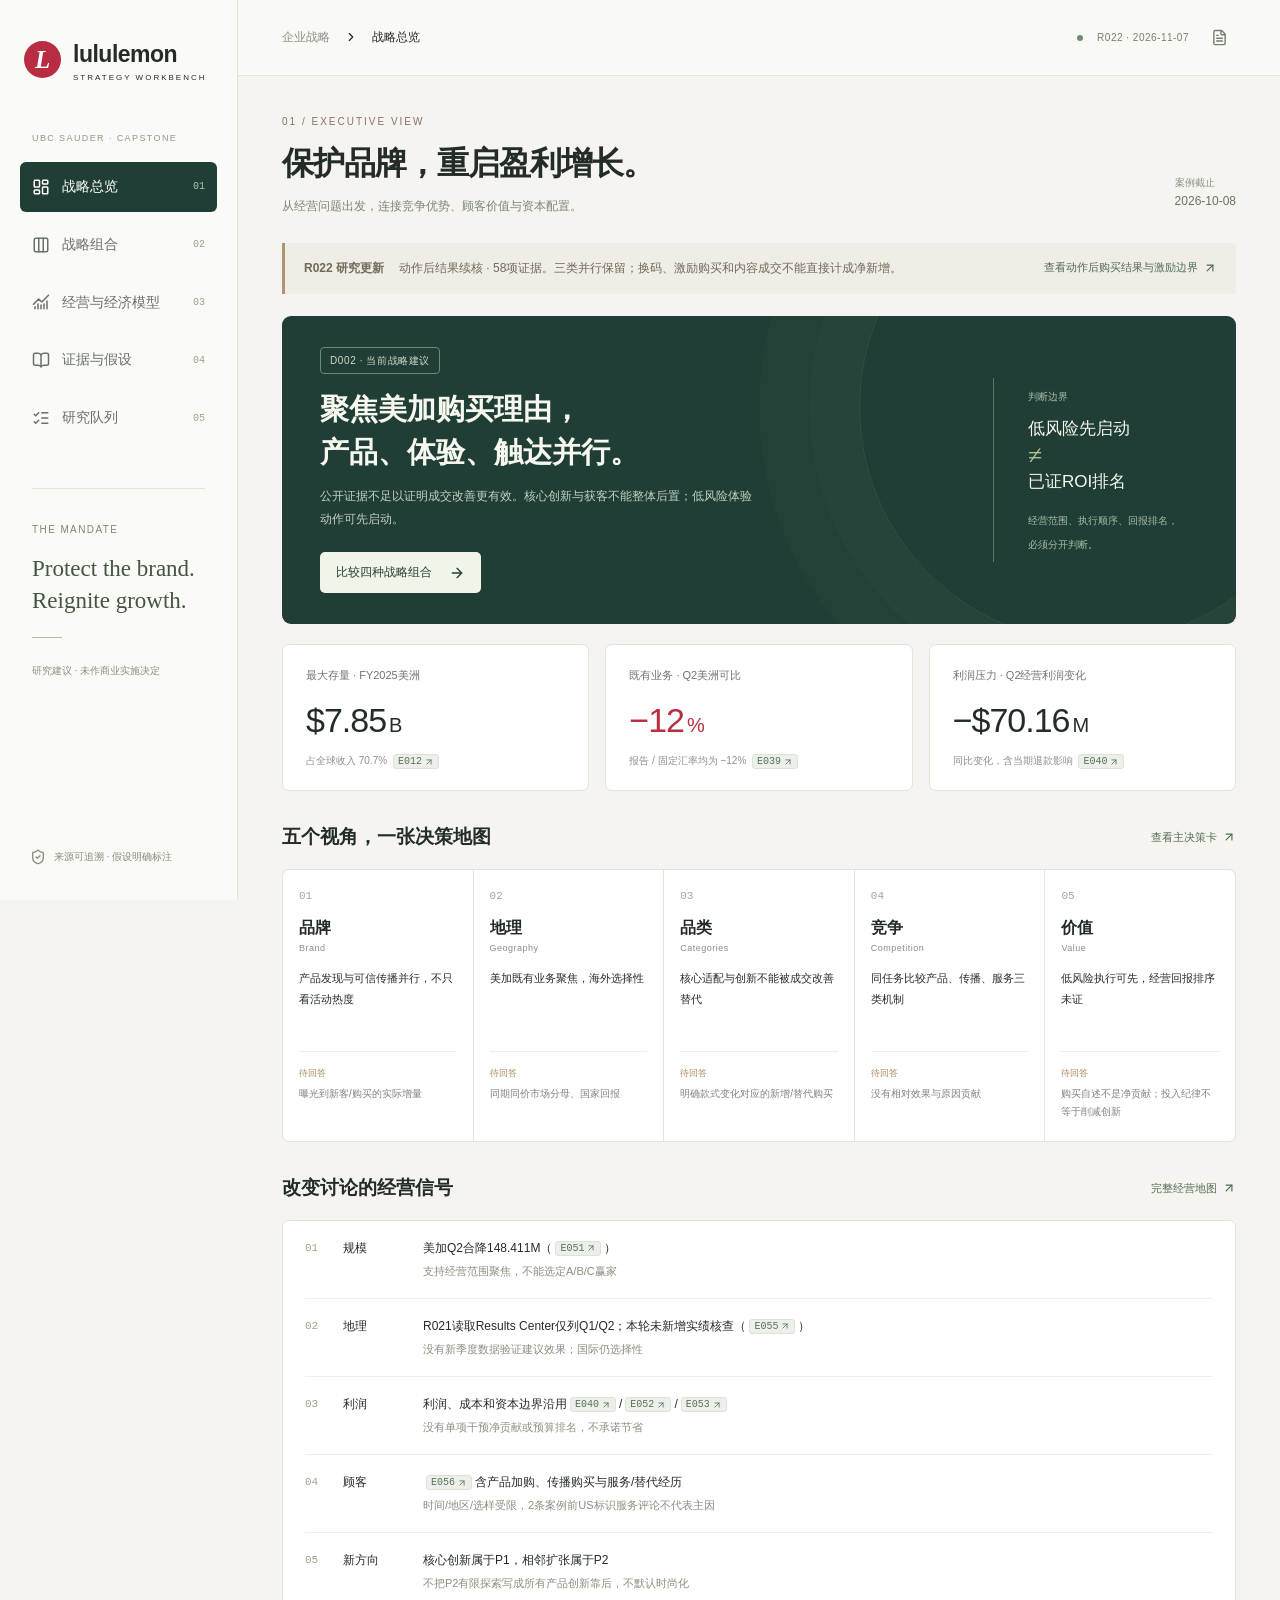
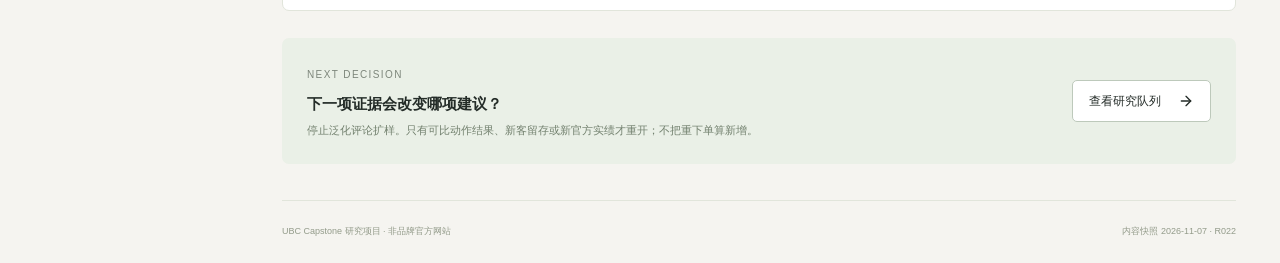
==== commit 8266db05: "Clarify purchase outcomes and incentive evidence R022" ====
--- a/strategy-web/offline/index.html
+++ b/strategy-web/offline/index.html
@@ -5,26 +5,33 @@
 
 
 .audit-banner{margin-bottom:22px}.audit-disposition{background:#e9eee2;color:#4e633c}.hyp-card>.status{margin-left:9px}@media(max-width:760px){.evidence-row{flex-wrap:wrap}.evidence-row>div{min-width:180px}.evidence-row .status{margin-left:0}}
-</style></head><body><div id="root"></div><script>(()=>{var Um=Object.create;var bs=Object.defineProperty;var Bm=Object.getOwnPropertyDescriptor;var Om=Object.getOwnPropertyNames;var km=Object.getPrototypeOf,Hm=Object.prototype.hasOwnProperty;var oa=(e,a)=>()=>(a||e((a={exports:{}}).exports,a),a.exports);var qm=(e,a,t,l)=>{if(a&&typeof a=="object"||typeof a=="function")for(let u of Om(a))!Hm.call(e,u)&&u!==t&&bs(e,u,{get:()=>a[u],enumerable:!(l=Bm(a,u))||l.enumerable});return e};var pa=(e,a,t)=>(t=e!=null?Um(km(e)):{},qm(a||!e||!e.__esModule?bs(t,"default",{value:e,enumerable:!0}):t,e));var Hs=oa(ee=>{"use strict";function Hn(e,a){var t=e.length;e.push(a);e:for(;0<t;){var l=t-1>>>1,u=e[l];if(0<Vu(u,a))e[l]=a,e[t]=u,t=l;else break e}}function na(e){return e.length===0?null:e[0]}function Ku(e){if(e.length===0)return null;var a=e[0],t=e.pop();if(t!==a){e[0]=t;e:for(var l=0,u=e.length,o=u>>>1;l<o;){var n=2*(l+1)-1,d=e[n],s=n+1,c=e[s];if(0>Vu(d,t))s<u&&0>Vu(c,d)?(e[l]=c,e[s]=t,l=s):(e[l]=d,e[n]=t,l=n);else if(s<u&&0>Vu(c,t))e[l]=c,e[s]=t,l=s;else break e}}return a}function Vu(e,a){var t=e.sortIndex-a.sortIndex;return t!==0?t:e.id-a.id}ee.unstable_now=void 0;typeof performance=="object"&&typeof performance.now=="function"?(Es=performance,ee.unstable_now=function(){return Es.now()}):(Bn=Date,ws=Bn.now(),ee.unstable_now=function(){return Bn.now()-ws});var Es,Bn,ws,La=[],qa=[],_m=1,Ge=null,Re=3,qn=!1,Dl=!1,Ul=!1,_n=!1,Ds=typeof setTimeout=="function"?setTimeout:null,Us=typeof clearTimeout=="function"?clearTimeout:null,Ms=typeof setImmediate<"u"?setImmediate:null;function Yu(e){for(var a=na(qa);a!==null;){if(a.callback===null)Ku(qa);else if(a.startTime<=e)Ku(qa),a.sortIndex=a.expirationTime,Hn(La,a);else break;a=na(qa)}}function zn(e){if(Ul=!1,Yu(e),!Dl)if(na(La)!==null)Dl=!0,qt||(qt=!0,Ht());else{var a=na(qa);a!==null&&Fn(zn,a.startTime-e)}}var qt=!1,Bl=-1,Bs=5,Os=-1;function ks(){return _n?!0:!(ee.unstable_now()-Os<Bs)}function On(){if(_n=!1,qt){var e=ee.unstable_now();Os=e;var a=!0;try{e:{Dl=!1,Ul&&(Ul=!1,Us(Bl),Bl=-1),qn=!0;var t=Re;try{a:{for(Yu(e),Ge=na(La);Ge!==null&&!(Ge.expirationTime>e&&ks());){var l=Ge.callback;if(typeof l=="function"){Ge.callback=null,Re=Ge.priorityLevel;var u=l(Ge.expirationTime<=e);if(e=ee.unstable_now(),typeof u=="function"){Ge.callback=u,Yu(e),a=!0;break a}Ge===na(La)&&Ku(La),Yu(e)}else Ku(La);Ge=na(La)}if(Ge!==null)a=!0;else{var o=na(qa);o!==null&&Fn(zn,o.startTime-e),a=!1}}break e}finally{Ge=null,Re=t,qn=!1}a=void 0}}finally{a?Ht():qt=!1}}}var Ht;typeof Ms=="function"?Ht=function(){Ms(On)}:typeof MessageChannel<"u"?(kn=new MessageChannel,Ts=kn.port2,kn.port1.onmessage=On,Ht=function(){Ts.postMessage(null)}):Ht=function(){Ds(On,0)};var kn,Ts;function Fn(e,a){Bl=Ds(function(){e(ee.unstable_now())},a)}ee.unstable_IdlePriority=5;ee.unstable_ImmediatePriority=1;ee.unstable_LowPriority=4;ee.unstable_NormalPriority=3;ee.unstable_Profiling=null;ee.unstable_UserBlockingPriority=2;ee.unstable_cancelCallback=function(e){e.callback=null};ee.unstable_forceFrameRate=function(e){0>e||125<e?console.error("forceFrameRate takes a positive int between 0 and 125, forcing frame rates higher than 125 fps is not supported"):Bs=0<e?Math.floor(1e3/e):5};ee.unstable_getCurrentPriorityLevel=function(){return Re};ee.unstable_next=function(e){switch(Re){case 1:case 2:case 3:var a=3;break;default:a=Re}var t=Re;Re=a;try{return e()}finally{Re=t}};ee.unstable_requestPaint=function(){_n=!0};ee.unstable_runWithPriority=function(e,a){switch(e){case 1:case 2:case 3:case 4:case 5:break;default:e=3}var t=Re;Re=e;try{return a()}finally{Re=t}};ee.unstable_scheduleCallback=function(e,a,t){var l=ee.unstable_now();switch(typeof t=="object"&&t!==null?(t=t.delay,t=typeof t=="number"&&0<t?l+t:l):t=l,e){case 1:var u=-1;break;case 2:u=250;break;case 5:u=1073741823;break;case 4:u=1e4;break;default:u=5e3}return u=t+u,e={id:_m++,callback:a,priorityLevel:e,startTime:t,expirationTime:u,sortIndex:-1},t>l?(e.sortIndex=t,Hn(qa,e),na(La)===null&&e===na(qa)&&(Ul?(Us(Bl),Bl=-1):Ul=!0,Fn(zn,t-l))):(e.sortIndex=u,Hn(La,e),Dl||qn||(Dl=!0,qt||(qt=!0,Ht()))),e};ee.unstable_shouldYield=ks;ee.unstable_wrapCallback=function(e){var a=Re;return function(){var t=Re;Re=a;try{return e.apply(this,arguments)}finally{Re=t}}}});var _s=oa((W1,qs)=>{"use strict";qs.exports=Hs()});var Zs=oa(w=>{"use strict";var Qn=Symbol.for("react.transitional.element"),zm=Symbol.for("react.portal"),Fm=Symbol.for("react.fragment"),Nm=Symbol.for("react.strict_mode"),Pm=Symbol.for("react.profiler"),Qm=Symbol.for("react.consumer"),Gm=Symbol.for("react.context"),Xm=Symbol.for("react.forward_ref"),Vm=Symbol.for("react.suspense"),Ym=Symbol.for("react.memo"),Qs=Symbol.for("react.lazy"),Km=Symbol.for("react.activity"),zs=Symbol.iterator;function Zm(e){return e===null||typeof e!="object"?null:(e=zs&&e[zs]||e["@@iterator"],typeof e=="function"?e:null)}var Gs={isMounted:function(){return!1},enqueueForceUpdate:function(){},enqueueReplaceState:function(){},enqueueSetState:function(){}},Xs=Object.assign,Vs={};function zt(e,a,t){this.props=e,this.context=a,this.refs=Vs,this.updater=t||Gs}zt.prototype.isReactComponent={};zt.prototype.setState=function(e,a){if(typeof e!="object"&&typeof e!="function"&&e!=null)throw Error("takes an object of state variables to update or a function which returns an object of state variables.");this.updater.enqueueSetState(this,e,a,"setState")};zt.prototype.forceUpdate=function(e){this.updater.enqueueForceUpdate(this,e,"forceUpdate")};function Ys(){}Ys.prototype=zt.prototype;function Gn(e,a,t){this.props=e,this.context=a,this.refs=Vs,this.updater=t||Gs}var Xn=Gn.prototype=new Ys;Xn.constructor=Gn;Xs(Xn,zt.prototype);Xn.isPureReactComponent=!0;var Fs=Array.isArray;function Pn(){}var Z={H:null,A:null,T:null,S:null},Ks=Object.prototype.hasOwnProperty;function Vn(e,a,t){var l=t.ref;return{$$typeof:Qn,type:e,key:a,ref:l!==void 0?l:null,props:t}}function jm(e,a){return Vn(e.type,a,e.props)}function Yn(e){return typeof e=="object"&&e!==null&&e.$$typeof===Qn}function Wm(e){var a={"=":"=0",":":"=2"};return"$"+e.replace(/[=:]/g,function(t){return a[t]})}var Ns=/\/+/g;function Nn(e,a){return typeof e=="object"&&e!==null&&e.key!=null?Wm(""+e.key):a.toString(36)}function Jm(e){switch(e.status){case"fulfilled":return e.value;case"rejected":throw e.reason;default:switch(typeof e.status=="string"?e.then(Pn,Pn):(e.status="pending",e.then(function(a){e.status==="pending"&&(e.status="fulfilled",e.value=a)},function(a){e.status==="pending"&&(e.status="rejected",e.reason=a)})),e.status){case"fulfilled":return e.value;case"rejected":throw e.reason}}throw e}function _t(e,a,t,l,u){var o=typeof e;(o==="undefined"||o==="boolean")&&(e=null);var n=!1;if(e===null)n=!0;else switch(o){case"bigint":case"string":case"number":n=!0;break;case"object":switch(e.$$typeof){case Qn:case zm:n=!0;break;case Qs:return n=e._init,_t(n(e._payload),a,t,l,u)}}if(n)return u=u(e),n=l===""?"."+Nn(e,0):l,Fs(u)?(t="",n!=null&&(t=n.replace(Ns,"$&/")+"/"),_t(u,a,t,"",function(c){return c})):u!=null&&(Yn(u)&&(u=jm(u,t+(u.key==null||e&&e.key===u.key?"":(""+u.key).replace(Ns,"$&/")+"/")+n)),a.push(u)),1;n=0;var d=l===""?".":l+":";if(Fs(e))for(var s=0;s<e.length;s++)l=e[s],o=d+Nn(l,s),n+=_t(l,a,t,o,u);else if(s=Zm(e),typeof s=="function")for(e=s.call(e),s=0;!(l=e.next()).done;)l=l.value,o=d+Nn(l,s++),n+=_t(l,a,t,o,u);else if(o==="object"){if(typeof e.then=="function")return _t(Jm(e),a,t,l,u);throw a=String(e),Error("Objects are not valid as a React child (found: "+(a==="[object Object]"?"object with keys {"+Object.keys(e).join(", ")+"}":a)+"). If you meant to render a collection of children, use an array instead.")}return n}function Zu(e,a,t){if(e==null)return e;var l=[],u=0;return _t(e,l,"","",function(o){return a.call(t,o,u++)}),l}function $m(e){if(e._status===-1){var a=e._result;a=a(),a.then(function(t){(e._status===0||e._status===-1)&&(e._status=1,e._result=t)},function(t){(e._status===0||e._status===-1)&&(e._status=2,e._result=t)}),e._status===-1&&(e._status=0,e._result=a)}if(e._status===1)return e._result.default;throw e._result}var Ps=typeof reportError=="function"?reportError:function(e){if(typeof window=="object"&&typeof window.ErrorEvent=="function"){var a=new window.ErrorEvent("error",{bubbles:!0,cancelable:!0,message:typeof e=="object"&&e!==null&&typeof e.message=="string"?String(e.message):String(e),error:e});if(!window.dispatchEvent(a))return}else if(typeof process=="object"&&typeof process.emit=="function"){process.emit("uncaughtException",e);return}console.error(e)},e2={map:Zu,forEach:function(e,a,t){Zu(e,function(){a.apply(this,arguments)},t)},count:function(e){var a=0;return Zu(e,function(){a++}),a},toArray:function(e){return Zu(e,function(a){return a})||[]},only:function(e){if(!Yn(e))throw Error("React.Children.only expected to receive a single React element child.");return e}};w.Activity=Km;w.Children=e2;w.Component=zt;w.Fragment=Fm;w.Profiler=Pm;w.PureComponent=Gn;w.StrictMode=Nm;w.Suspense=Vm;w.__CLIENT_INTERNALS_DO_NOT_USE_OR_WARN_USERS_THEY_CANNOT_UPGRADE=Z;w.__COMPILER_RUNTIME={__proto__:null,c:function(e){return Z.H.useMemoCache(e)}};w.cache=function(e){return function(){return e.apply(null,arguments)}};w.cacheSignal=function(){return null};w.cloneElement=function(e,a,t){if(e==null)throw Error("The argument must be a React element, but you passed "+e+".");var l=Xs({},e.props),u=e.key;if(a!=null)for(o in a.key!==void 0&&(u=""+a.key),a)!Ks.call(a,o)||o==="key"||o==="__self"||o==="__source"||o==="ref"&&a.ref===void 0||(l[o]=a[o]);var o=arguments.length-2;if(o===1)l.children=t;else if(1<o){for(var n=Array(o),d=0;d<o;d++)n[d]=arguments[d+2];l.children=n}return Vn(e.type,u,l)};w.createContext=function(e){return e={$$typeof:Gm,_currentValue:e,_currentValue2:e,_threadCount:0,Provider:null,Consumer:null},e.Provider=e,e.Consumer={$$typeof:Qm,_context:e},e};w.createElement=function(e,a,t){var l,u={},o=null;if(a!=null)for(l in a.key!==void 0&&(o=""+a.key),a)Ks.call(a,l)&&l!=="key"&&l!=="__self"&&l!=="__source"&&(u[l]=a[l]);var n=arguments.length-2;if(n===1)u.children=t;else if(1<n){for(var d=Array(n),s=0;s<n;s++)d[s]=arguments[s+2];u.children=d}if(e&&e.defaultProps)for(l in n=e.defaultProps,n)u[l]===void 0&&(u[l]=n[l]);return Vn(e,o,u)};w.createRef=function(){return{current:null}};w.forwardRef=function(e){return{$$typeof:Xm,render:e}};w.isValidElement=Yn;w.lazy=function(e){return{$$typeof:Qs,_payload:{_status:-1,_result:e},_init:$m}};w.memo=function(e,a){return{$$typeof:Ym,type:e,compare:a===void 0?null:a}};w.startTransition=function(e){var a=Z.T,t={};Z.T=t;try{var l=e(),u=Z.S;u!==null&&u(t,l),typeof l=="object"&&l!==null&&typeof l.then=="function"&&l.then(Pn,Ps)}catch(o){Ps(o)}finally{a!==null&&t.types!==null&&(a.types=t.types),Z.T=a}};w.unstable_useCacheRefresh=function(){return Z.H.useCacheRefresh()};w.use=function(e){return Z.H.use(e)};w.useActionState=function(e,a,t){return Z.H.useActionState(e,a,t)};w.useCallback=function(e,a){return Z.H.useCallback(e,a)};w.useContext=function(e){return Z.H.useContext(e)};w.useDebugValue=function(){};w.useDeferredValue=function(e,a){return Z.H.useDeferredValue(e,a)};w.useEffect=function(e,a){return Z.H.useEffect(e,a)};w.useEffectEvent=function(e){return Z.H.useEffectEvent(e)};w.useId=function(){return Z.H.useId()};w.useImperativeHandle=function(e,a,t){return Z.H.useImperativeHandle(e,a,t)};w.useInsertionEffect=function(e,a){return Z.H.useInsertionEffect(e,a)};w.useLayoutEffect=function(e,a){return Z.H.useLayoutEffect(e,a)};w.useMemo=function(e,a){return Z.H.useMemo(e,a)};w.useOptimistic=function(e,a){return Z.H.useOptimistic(e,a)};w.useReducer=function(e,a,t){return Z.H.useReducer(e,a,t)};w.useRef=function(e){return Z.H.useRef(e)};w.useState=function(e){return Z.H.useState(e)};w.useSyncExternalStore=function(e,a,t){return Z.H.useSyncExternalStore(e,a,t)};w.useTransition=function(){return Z.H.useTransition()};w.version="19.2.6"});var pt=oa(($1,js)=>{"use strict";js.exports=Zs()});var Js=oa(Ae=>{"use strict";var a2=pt();function Ws(e){var a="https://react.dev/errors/"+e;if(1<arguments.length){a+="?args[]="+encodeURIComponent(arguments[1]);for(var t=2;t<arguments.length;t++)a+="&args[]="+encodeURIComponent(arguments[t])}return"Minified React error #"+e+"; visit "+a+" for the full message or use the non-minified dev environment for full errors and additional helpful warnings."}function _a(){}var ve={d:{f:_a,r:function(){throw Error(Ws(522))},D:_a,C:_a,L:_a,m:_a,X:_a,S:_a,M:_a},p:0,findDOMNode:null},t2=Symbol.for("react.portal");function l2(e,a,t){var l=3<arguments.length&&arguments[3]!==void 0?arguments[3]:null;return{$$typeof:t2,key:l==null?null:""+l,children:e,containerInfo:a,implementation:t}}var Ol=a2.__CLIENT_INTERNALS_DO_NOT_USE_OR_WARN_USERS_THEY_CANNOT_UPGRADE;function ju(e,a){if(e==="font")return"";if(typeof a=="string")return a==="use-credentials"?a:""}Ae.__DOM_INTERNALS_DO_NOT_USE_OR_WARN_USERS_THEY_CANNOT_UPGRADE=ve;Ae.createPortal=function(e,a){var t=2<arguments.length&&arguments[2]!==void 0?arguments[2]:null;if(!a||a.nodeType!==1&&a.nodeType!==9&&a.nodeType!==11)throw Error(Ws(299));return l2(e,a,null,t)};Ae.flushSync=function(e){var a=Ol.T,t=ve.p;try{if(Ol.T=null,ve.p=2,e)return e()}finally{Ol.T=a,ve.p=t,ve.d.f()}};Ae.preconnect=function(e,a){typeof e=="string"&&(a?(a=a.crossOrigin,a=typeof a=="string"?a==="use-credentials"?a:"":void 0):a=null,ve.d.C(e,a))};Ae.prefetchDNS=function(e){typeof e=="string"&&ve.d.D(e)};Ae.preinit=function(e,a){if(typeof e=="string"&&a&&typeof a.as=="string"){var t=a.as,l=ju(t,a.crossOrigin),u=typeof a.integrity=="string"?a.integrity:void 0,o=typeof a.fetchPriority=="string"?a.fetchPriority:void 0;t==="style"?ve.d.S(e,typeof a.precedence=="string"?a.precedence:void 0,{crossOrigin:l,integrity:u,fetchPriority:o}):t==="script"&&ve.d.X(e,{crossOrigin:l,integrity:u,fetchPriority:o,nonce:typeof a.nonce=="string"?a.nonce:void 0})}};Ae.preinitModule=function(e,a){if(typeof e=="string")if(typeof a=="object"&&a!==null){if(a.as==null||a.as==="script"){var t=ju(a.as,a.crossOrigin);ve.d.M(e,{crossOrigin:t,integrity:typeof a.integrity=="string"?a.integrity:void 0,nonce:typeof a.nonce=="string"?a.nonce:void 0})}}else a==null&&ve.d.M(e)};Ae.preload=function(e,a){if(typeof e=="string"&&typeof a=="object"&&a!==null&&typeof a.as=="string"){var t=a.as,l=ju(t,a.crossOrigin);ve.d.L(e,t,{crossOrigin:l,integrity:typeof a.integrity=="string"?a.integrity:void 0,nonce:typeof a.nonce=="string"?a.nonce:void 0,type:typeof a.type=="string"?a.type:void 0,fetchPriority:typeof a.fetchPriority=="string"?a.fetchPriority:void 0,referrerPolicy:typeof a.referrerPolicy=="string"?a.referrerPolicy:void 0,imageSrcSet:typeof a.imageSrcSet=="string"?a.imageSrcSet:void 0,imageSizes:typeof a.imageSizes=="string"?a.imageSizes:void 0,media:typeof a.media=="string"?a.media:void 0})}};Ae.preloadModule=function(e,a){if(typeof e=="string")if(a){var t=ju(a.as,a.crossOrigin);ve.d.m(e,{as:typeof a.as=="string"&&a.as!=="script"?a.as:void 0,crossOrigin:t,integrity:typeof a.integrity=="string"?a.integrity:void 0})}else ve.d.m(e)};Ae.requestFormReset=function(e){ve.d.r(e)};Ae.unstable_batchedUpdates=function(e,a){return e(a)};Ae.useFormState=function(e,a,t){return Ol.H.useFormState(e,a,t)};Ae.useFormStatus=function(){return Ol.H.useHostTransitionStatus()};Ae.version="19.2.6"});var ai=oa((aL,ei)=>{"use strict";function $s(){if(!(typeof __REACT_DEVTOOLS_GLOBAL_HOOK__>"u"||typeof __REACT_DEVTOOLS_GLOBAL_HOOK__.checkDCE!="function"))try{__REACT_DEVTOOLS_GLOBAL_HOOK__.checkDCE($s)}catch(e){console.error(e)}}$s(),ei.exports=Js()});var mm=oa(Rn=>{"use strict";var ce=_s(),Er=pt(),u2=ai();function S(e){var a="https://react.dev/errors/"+e;if(1<arguments.length){a+="?args[]="+encodeURIComponent(arguments[1]);for(var t=2;t<arguments.length;t++)a+="&args[]="+encodeURIComponent(arguments[t])}return"Minified React error #"+e+"; visit "+a+" for the full message or use the non-minified dev environment for full errors and additional helpful warnings."}function wr(e){return!(!e||e.nodeType!==1&&e.nodeType!==9&&e.nodeType!==11)}function xu(e){var a=e,t=e;if(e.alternate)for(;a.return;)a=a.return;else{e=a;do a=e,(a.flags&4098)!==0&&(t=a.return),e=a.return;while(e)}return a.tag===3?t:null}function Mr(e){if(e.tag===13){var a=e.memoizedState;if(a===null&&(e=e.alternate,e!==null&&(a=e.memoizedState)),a!==null)return a.dehydrated}return null}function Tr(e){if(e.tag===31){var a=e.memoizedState;if(a===null&&(e=e.alternate,e!==null&&(a=e.memoizedState)),a!==null)return a.dehydrated}return null}function ti(e){if(xu(e)!==e)throw Error(S(188))}function o2(e){var a=e.alternate;if(!a){if(a=xu(e),a===null)throw Error(S(188));return a!==e?null:e}for(var t=e,l=a;;){var u=t.return;if(u===null)break;var o=u.alternate;if(o===null){if(l=u.return,l!==null){t=l;continue}break}if(u.child===o.child){for(o=u.child;o;){if(o===t)return ti(u),e;if(o===l)return ti(u),a;o=o.sibling}throw Error(S(188))}if(t.return!==l.return)t=u,l=o;else{for(var n=!1,d=u.child;d;){if(d===t){n=!0,t=u,l=o;break}if(d===l){n=!0,l=u,t=o;break}d=d.sibling}if(!n){for(d=o.child;d;){if(d===t){n=!0,t=o,l=u;break}if(d===l){n=!0,l=o,t=u;break}d=d.sibling}if(!n)throw Error(S(189))}}if(t.alternate!==l)throw Error(S(190))}if(t.tag!==3)throw Error(S(188));return t.stateNode.current===t?e:a}function Dr(e){var a=e.tag;if(a===5||a===26||a===27||a===6)return e;for(e=e.child;e!==null;){if(a=Dr(e),a!==null)return a;e=e.sibling}return null}var J=Object.assign,n2=Symbol.for("react.element"),Wu=Symbol.for("react.transitional.element"),Pl=Symbol.for("react.portal"),Xt=Symbol.for("react.fragment"),Ur=Symbol.for("react.strict_mode"),Ed=Symbol.for("react.profiler"),Br=Symbol.for("react.consumer"),Ra=Symbol.for("react.context"),Rf=Symbol.for("react.forward_ref"),wd=Symbol.for("react.suspense"),Md=Symbol.for("react.suspense_list"),vf=Symbol.for("react.memo"),za=Symbol.for("react.lazy"),Td=Symbol.for("react.activity"),d2=Symbol.for("react.memo_cache_sentinel"),li=Symbol.iterator;function kl(e){return e===null||typeof e!="object"?null:(e=li&&e[li]||e["@@iterator"],typeof e=="function"?e:null)}var f2=Symbol.for("react.client.reference");function Dd(e){if(e==null)return null;if(typeof e=="function")return e.$$typeof===f2?null:e.displayName||e.name||null;if(typeof e=="string")return e;switch(e){case Xt:return"Fragment";case Ed:return"Profiler";case Ur:return"StrictMode";case wd:return"Suspense";case Md:return"SuspenseList";case Td:return"Activity"}if(typeof e=="object")switch(e.$$typeof){case Pl:return"Portal";case Ra:return e.displayName||"Context";case Br:return(e._context.displayName||"Context")+".Consumer";case Rf:var a=e.render;return e=e.displayName,e||(e=a.displayName||a.name||"",e=e!==""?"ForwardRef("+e+")":"ForwardRef"),e;case vf:return a=e.displayName||null,a!==null?a:Dd(e.type)||"Memo";case za:a=e._payload,e=e._init;try{return Dd(e(a))}catch{}}return null}var Ql=Array.isArray,b=Er.__CLIENT_INTERNALS_DO_NOT_USE_OR_WARN_USERS_THEY_CANNOT_UPGRADE,F=u2.__DOM_INTERNALS_DO_NOT_USE_OR_WARN_USERS_THEY_CANNOT_UPGRADE,xt={pending:!1,data:null,method:null,action:null},Ud=[],Vt=-1;function ra(e){return{current:e}}function he(e){0>Vt||(e.current=Ud[Vt],Ud[Vt]=null,Vt--)}function K(e,a){Vt++,Ud[Vt]=e.current,e.current=a}var ia=ra(null),nu=ra(null),ja=ra(null),Do=ra(null);function Uo(e,a){switch(K(ja,a),K(nu,e),K(ia,null),a.nodeType){case 9:case 11:e=(e=a.documentElement)&&(e=e.namespaceURI)?ir(e):0;break;default:if(e=a.tagName,a=a.namespaceURI)a=ir(a),e=$0(a,e);else switch(e){case"svg":e=1;break;case"math":e=2;break;default:e=0}}he(ia),K(ia,e)}function il(){he(ia),he(nu),he(ja)}function Bd(e){e.memoizedState!==null&&K(Do,e);var a=ia.current,t=$0(a,e.type);a!==t&&(K(nu,e),K(ia,t))}function Bo(e){nu.current===e&&(he(ia),he(nu)),Do.current===e&&(he(Do),Cu._currentValue=xt)}var Kn,ui;function ht(e){if(Kn===void 0)try{throw Error()}catch(t){var a=t.stack.trim().match(/\n( *(at )?)/);Kn=a&&a[1]||"",ui=-1<t.stack.indexOf(`
+</style></head><body><div id="root"></div><script>(()=>{var Um=Object.create;var bs=Object.defineProperty;var Bm=Object.getOwnPropertyDescriptor;var Om=Object.getOwnPropertyNames;var km=Object.getPrototypeOf,Hm=Object.prototype.hasOwnProperty;var oa=(e,a)=>()=>(a||e((a={exports:{}}).exports,a),a.exports);var qm=(e,a,t,l)=>{if(a&&typeof a=="object"||typeof a=="function")for(let u of Om(a))!Hm.call(e,u)&&u!==t&&bs(e,u,{get:()=>a[u],enumerable:!(l=Bm(a,u))||l.enumerable});return e};var pa=(e,a,t)=>(t=e!=null?Um(km(e)):{},qm(a||!e||!e.__esModule?bs(t,"default",{value:e,enumerable:!0}):t,e));var Hs=oa(ee=>{"use strict";function Hn(e,a){var t=e.length;e.push(a);e:for(;0<t;){var l=t-1>>>1,u=e[l];if(0<Vu(u,a))e[l]=a,e[t]=u,t=l;else break e}}function na(e){return e.length===0?null:e[0]}function Ku(e){if(e.length===0)return null;var a=e[0],t=e.pop();if(t!==a){e[0]=t;e:for(var l=0,u=e.length,o=u>>>1;l<o;){var n=2*(l+1)-1,d=e[n],s=n+1,c=e[s];if(0>Vu(d,t))s<u&&0>Vu(c,d)?(e[l]=c,e[s]=t,l=s):(e[l]=d,e[n]=t,l=n);else if(s<u&&0>Vu(c,t))e[l]=c,e[s]=t,l=s;else break e}}return a}function Vu(e,a){var t=e.sortIndex-a.sortIndex;return t!==0?t:e.id-a.id}ee.unstable_now=void 0;typeof performance=="object"&&typeof performance.now=="function"?(Es=performance,ee.unstable_now=function(){return Es.now()}):(Bn=Date,ws=Bn.now(),ee.unstable_now=function(){return Bn.now()-ws});var Es,Bn,ws,La=[],qa=[],_m=1,Qe=null,Re=3,qn=!1,Dl=!1,Ul=!1,_n=!1,Ds=typeof setTimeout=="function"?setTimeout:null,Us=typeof clearTimeout=="function"?clearTimeout:null,Ms=typeof setImmediate<"u"?setImmediate:null;function Yu(e){for(var a=na(qa);a!==null;){if(a.callback===null)Ku(qa);else if(a.startTime<=e)Ku(qa),a.sortIndex=a.expirationTime,Hn(La,a);else break;a=na(qa)}}function zn(e){if(Ul=!1,Yu(e),!Dl)if(na(La)!==null)Dl=!0,qt||(qt=!0,Ht());else{var a=na(qa);a!==null&&Fn(zn,a.startTime-e)}}var qt=!1,Bl=-1,Bs=5,Os=-1;function ks(){return _n?!0:!(ee.unstable_now()-Os<Bs)}function On(){if(_n=!1,qt){var e=ee.unstable_now();Os=e;var a=!0;try{e:{Dl=!1,Ul&&(Ul=!1,Us(Bl),Bl=-1),qn=!0;var t=Re;try{a:{for(Yu(e),Qe=na(La);Qe!==null&&!(Qe.expirationTime>e&&ks());){var l=Qe.callback;if(typeof l=="function"){Qe.callback=null,Re=Qe.priorityLevel;var u=l(Qe.expirationTime<=e);if(e=ee.unstable_now(),typeof u=="function"){Qe.callback=u,Yu(e),a=!0;break a}Qe===na(La)&&Ku(La),Yu(e)}else Ku(La);Qe=na(La)}if(Qe!==null)a=!0;else{var o=na(qa);o!==null&&Fn(zn,o.startTime-e),a=!1}}break e}finally{Qe=null,Re=t,qn=!1}a=void 0}}finally{a?Ht():qt=!1}}}var Ht;typeof Ms=="function"?Ht=function(){Ms(On)}:typeof MessageChannel<"u"?(kn=new MessageChannel,Ts=kn.port2,kn.port1.onmessage=On,Ht=function(){Ts.postMessage(null)}):Ht=function(){Ds(On,0)};var kn,Ts;function Fn(e,a){Bl=Ds(function(){e(ee.unstable_now())},a)}ee.unstable_IdlePriority=5;ee.unstable_ImmediatePriority=1;ee.unstable_LowPriority=4;ee.unstable_NormalPriority=3;ee.unstable_Profiling=null;ee.unstable_UserBlockingPriority=2;ee.unstable_cancelCallback=function(e){e.callback=null};ee.unstable_forceFrameRate=function(e){0>e||125<e?console.error("forceFrameRate takes a positive int between 0 and 125, forcing frame rates higher than 125 fps is not supported"):Bs=0<e?Math.floor(1e3/e):5};ee.unstable_getCurrentPriorityLevel=function(){return Re};ee.unstable_next=function(e){switch(Re){case 1:case 2:case 3:var a=3;break;default:a=Re}var t=Re;Re=a;try{return e()}finally{Re=t}};ee.unstable_requestPaint=function(){_n=!0};ee.unstable_runWithPriority=function(e,a){switch(e){case 1:case 2:case 3:case 4:case 5:break;default:e=3}var t=Re;Re=e;try{return a()}finally{Re=t}};ee.unstable_scheduleCallback=function(e,a,t){var l=ee.unstable_now();switch(typeof t=="object"&&t!==null?(t=t.delay,t=typeof t=="number"&&0<t?l+t:l):t=l,e){case 1:var u=-1;break;case 2:u=250;break;case 5:u=1073741823;break;case 4:u=1e4;break;default:u=5e3}return u=t+u,e={id:_m++,callback:a,priorityLevel:e,startTime:t,expirationTime:u,sortIndex:-1},t>l?(e.sortIndex=t,Hn(qa,e),na(La)===null&&e===na(qa)&&(Ul?(Us(Bl),Bl=-1):Ul=!0,Fn(zn,t-l))):(e.sortIndex=u,Hn(La,e),Dl||qn||(Dl=!0,qt||(qt=!0,Ht()))),e};ee.unstable_shouldYield=ks;ee.unstable_wrapCallback=function(e){var a=Re;return function(){var t=Re;Re=a;try{return e.apply(this,arguments)}finally{Re=t}}}});var _s=oa((W1,qs)=>{"use strict";qs.exports=Hs()});var Zs=oa(w=>{"use strict";var Gn=Symbol.for("react.transitional.element"),zm=Symbol.for("react.portal"),Fm=Symbol.for("react.fragment"),Nm=Symbol.for("react.strict_mode"),Pm=Symbol.for("react.profiler"),Gm=Symbol.for("react.consumer"),Qm=Symbol.for("react.context"),Xm=Symbol.for("react.forward_ref"),Vm=Symbol.for("react.suspense"),Ym=Symbol.for("react.memo"),Gs=Symbol.for("react.lazy"),Km=Symbol.for("react.activity"),zs=Symbol.iterator;function Zm(e){return e===null||typeof e!="object"?null:(e=zs&&e[zs]||e["@@iterator"],typeof e=="function"?e:null)}var Qs={isMounted:function(){return!1},enqueueForceUpdate:function(){},enqueueReplaceState:function(){},enqueueSetState:function(){}},Xs=Object.assign,Vs={};function zt(e,a,t){this.props=e,this.context=a,this.refs=Vs,this.updater=t||Qs}zt.prototype.isReactComponent={};zt.prototype.setState=function(e,a){if(typeof e!="object"&&typeof e!="function"&&e!=null)throw Error("takes an object of state variables to update or a function which returns an object of state variables.");this.updater.enqueueSetState(this,e,a,"setState")};zt.prototype.forceUpdate=function(e){this.updater.enqueueForceUpdate(this,e,"forceUpdate")};function Ys(){}Ys.prototype=zt.prototype;function Qn(e,a,t){this.props=e,this.context=a,this.refs=Vs,this.updater=t||Qs}var Xn=Qn.prototype=new Ys;Xn.constructor=Qn;Xs(Xn,zt.prototype);Xn.isPureReactComponent=!0;var Fs=Array.isArray;function Pn(){}var Z={H:null,A:null,T:null,S:null},Ks=Object.prototype.hasOwnProperty;function Vn(e,a,t){var l=t.ref;return{$$typeof:Gn,type:e,key:a,ref:l!==void 0?l:null,props:t}}function jm(e,a){return Vn(e.type,a,e.props)}function Yn(e){return typeof e=="object"&&e!==null&&e.$$typeof===Gn}function Wm(e){var a={"=":"=0",":":"=2"};return"$"+e.replace(/[=:]/g,function(t){return a[t]})}var Ns=/\/+/g;function Nn(e,a){return typeof e=="object"&&e!==null&&e.key!=null?Wm(""+e.key):a.toString(36)}function Jm(e){switch(e.status){case"fulfilled":return e.value;case"rejected":throw e.reason;default:switch(typeof e.status=="string"?e.then(Pn,Pn):(e.status="pending",e.then(function(a){e.status==="pending"&&(e.status="fulfilled",e.value=a)},function(a){e.status==="pending"&&(e.status="rejected",e.reason=a)})),e.status){case"fulfilled":return e.value;case"rejected":throw e.reason}}throw e}function _t(e,a,t,l,u){var o=typeof e;(o==="undefined"||o==="boolean")&&(e=null);var n=!1;if(e===null)n=!0;else switch(o){case"bigint":case"string":case"number":n=!0;break;case"object":switch(e.$$typeof){case Gn:case zm:n=!0;break;case Gs:return n=e._init,_t(n(e._payload),a,t,l,u)}}if(n)return u=u(e),n=l===""?"."+Nn(e,0):l,Fs(u)?(t="",n!=null&&(t=n.replace(Ns,"$&/")+"/"),_t(u,a,t,"",function(c){return c})):u!=null&&(Yn(u)&&(u=jm(u,t+(u.key==null||e&&e.key===u.key?"":(""+u.key).replace(Ns,"$&/")+"/")+n)),a.push(u)),1;n=0;var d=l===""?".":l+":";if(Fs(e))for(var s=0;s<e.length;s++)l=e[s],o=d+Nn(l,s),n+=_t(l,a,t,o,u);else if(s=Zm(e),typeof s=="function")for(e=s.call(e),s=0;!(l=e.next()).done;)l=l.value,o=d+Nn(l,s++),n+=_t(l,a,t,o,u);else if(o==="object"){if(typeof e.then=="function")return _t(Jm(e),a,t,l,u);throw a=String(e),Error("Objects are not valid as a React child (found: "+(a==="[object Object]"?"object with keys {"+Object.keys(e).join(", ")+"}":a)+"). If you meant to render a collection of children, use an array instead.")}return n}function Zu(e,a,t){if(e==null)return e;var l=[],u=0;return _t(e,l,"","",function(o){return a.call(t,o,u++)}),l}function $m(e){if(e._status===-1){var a=e._result;a=a(),a.then(function(t){(e._status===0||e._status===-1)&&(e._status=1,e._result=t)},function(t){(e._status===0||e._status===-1)&&(e._status=2,e._result=t)}),e._status===-1&&(e._status=0,e._result=a)}if(e._status===1)return e._result.default;throw e._result}var Ps=typeof reportError=="function"?reportError:function(e){if(typeof window=="object"&&typeof window.ErrorEvent=="function"){var a=new window.ErrorEvent("error",{bubbles:!0,cancelable:!0,message:typeof e=="object"&&e!==null&&typeof e.message=="string"?String(e.message):String(e),error:e});if(!window.dispatchEvent(a))return}else if(typeof process=="object"&&typeof process.emit=="function"){process.emit("uncaughtException",e);return}console.error(e)},e2={map:Zu,forEach:function(e,a,t){Zu(e,function(){a.apply(this,arguments)},t)},count:function(e){var a=0;return Zu(e,function(){a++}),a},toArray:function(e){return Zu(e,function(a){return a})||[]},only:function(e){if(!Yn(e))throw Error("React.Children.only expected to receive a single React element child.");return e}};w.Activity=Km;w.Children=e2;w.Component=zt;w.Fragment=Fm;w.Profiler=Pm;w.PureComponent=Qn;w.StrictMode=Nm;w.Suspense=Vm;w.__CLIENT_INTERNALS_DO_NOT_USE_OR_WARN_USERS_THEY_CANNOT_UPGRADE=Z;w.__COMPILER_RUNTIME={__proto__:null,c:function(e){return Z.H.useMemoCache(e)}};w.cache=function(e){return function(){return e.apply(null,arguments)}};w.cacheSignal=function(){return null};w.cloneElement=function(e,a,t){if(e==null)throw Error("The argument must be a React element, but you passed "+e+".");var l=Xs({},e.props),u=e.key;if(a!=null)for(o in a.key!==void 0&&(u=""+a.key),a)!Ks.call(a,o)||o==="key"||o==="__self"||o==="__source"||o==="ref"&&a.ref===void 0||(l[o]=a[o]);var o=arguments.length-2;if(o===1)l.children=t;else if(1<o){for(var n=Array(o),d=0;d<o;d++)n[d]=arguments[d+2];l.children=n}return Vn(e.type,u,l)};w.createContext=function(e){return e={$$typeof:Qm,_currentValue:e,_currentValue2:e,_threadCount:0,Provider:null,Consumer:null},e.Provider=e,e.Consumer={$$typeof:Gm,_context:e},e};w.createElement=function(e,a,t){var l,u={},o=null;if(a!=null)for(l in a.key!==void 0&&(o=""+a.key),a)Ks.call(a,l)&&l!=="key"&&l!=="__self"&&l!=="__source"&&(u[l]=a[l]);var n=arguments.length-2;if(n===1)u.children=t;else if(1<n){for(var d=Array(n),s=0;s<n;s++)d[s]=arguments[s+2];u.children=d}if(e&&e.defaultProps)for(l in n=e.defaultProps,n)u[l]===void 0&&(u[l]=n[l]);return Vn(e,o,u)};w.createRef=function(){return{current:null}};w.forwardRef=function(e){return{$$typeof:Xm,render:e}};w.isValidElement=Yn;w.lazy=function(e){return{$$typeof:Gs,_payload:{_status:-1,_result:e},_init:$m}};w.memo=function(e,a){return{$$typeof:Ym,type:e,compare:a===void 0?null:a}};w.startTransition=function(e){var a=Z.T,t={};Z.T=t;try{var l=e(),u=Z.S;u!==null&&u(t,l),typeof l=="object"&&l!==null&&typeof l.then=="function"&&l.then(Pn,Ps)}catch(o){Ps(o)}finally{a!==null&&t.types!==null&&(a.types=t.types),Z.T=a}};w.unstable_useCacheRefresh=function(){return Z.H.useCacheRefresh()};w.use=function(e){return Z.H.use(e)};w.useActionState=function(e,a,t){return Z.H.useActionState(e,a,t)};w.useCallback=function(e,a){return Z.H.useCallback(e,a)};w.useContext=function(e){return Z.H.useContext(e)};w.useDebugValue=function(){};w.useDeferredValue=function(e,a){return Z.H.useDeferredValue(e,a)};w.useEffect=function(e,a){return Z.H.useEffect(e,a)};w.useEffectEvent=function(e){return Z.H.useEffectEvent(e)};w.useId=function(){return Z.H.useId()};w.useImperativeHandle=function(e,a,t){return Z.H.useImperativeHandle(e,a,t)};w.useInsertionEffect=function(e,a){return Z.H.useInsertionEffect(e,a)};w.useLayoutEffect=function(e,a){return Z.H.useLayoutEffect(e,a)};w.useMemo=function(e,a){return Z.H.useMemo(e,a)};w.useOptimistic=function(e,a){return Z.H.useOptimistic(e,a)};w.useReducer=function(e,a,t){return Z.H.useReducer(e,a,t)};w.useRef=function(e){return Z.H.useRef(e)};w.useState=function(e){return Z.H.useState(e)};w.useSyncExternalStore=function(e,a,t){return Z.H.useSyncExternalStore(e,a,t)};w.useTransition=function(){return Z.H.useTransition()};w.version="19.2.6"});var pt=oa(($1,js)=>{"use strict";js.exports=Zs()});var Js=oa(Ae=>{"use strict";var a2=pt();function Ws(e){var a="https://react.dev/errors/"+e;if(1<arguments.length){a+="?args[]="+encodeURIComponent(arguments[1]);for(var t=2;t<arguments.length;t++)a+="&args[]="+encodeURIComponent(arguments[t])}return"Minified React error #"+e+"; visit "+a+" for the full message or use the non-minified dev environment for full errors and additional helpful warnings."}function _a(){}var ve={d:{f:_a,r:function(){throw Error(Ws(522))},D:_a,C:_a,L:_a,m:_a,X:_a,S:_a,M:_a},p:0,findDOMNode:null},t2=Symbol.for("react.portal");function l2(e,a,t){var l=3<arguments.length&&arguments[3]!==void 0?arguments[3]:null;return{$$typeof:t2,key:l==null?null:""+l,children:e,containerInfo:a,implementation:t}}var Ol=a2.__CLIENT_INTERNALS_DO_NOT_USE_OR_WARN_USERS_THEY_CANNOT_UPGRADE;function ju(e,a){if(e==="font")return"";if(typeof a=="string")return a==="use-credentials"?a:""}Ae.__DOM_INTERNALS_DO_NOT_USE_OR_WARN_USERS_THEY_CANNOT_UPGRADE=ve;Ae.createPortal=function(e,a){var t=2<arguments.length&&arguments[2]!==void 0?arguments[2]:null;if(!a||a.nodeType!==1&&a.nodeType!==9&&a.nodeType!==11)throw Error(Ws(299));return l2(e,a,null,t)};Ae.flushSync=function(e){var a=Ol.T,t=ve.p;try{if(Ol.T=null,ve.p=2,e)return e()}finally{Ol.T=a,ve.p=t,ve.d.f()}};Ae.preconnect=function(e,a){typeof e=="string"&&(a?(a=a.crossOrigin,a=typeof a=="string"?a==="use-credentials"?a:"":void 0):a=null,ve.d.C(e,a))};Ae.prefetchDNS=function(e){typeof e=="string"&&ve.d.D(e)};Ae.preinit=function(e,a){if(typeof e=="string"&&a&&typeof a.as=="string"){var t=a.as,l=ju(t,a.crossOrigin),u=typeof a.integrity=="string"?a.integrity:void 0,o=typeof a.fetchPriority=="string"?a.fetchPriority:void 0;t==="style"?ve.d.S(e,typeof a.precedence=="string"?a.precedence:void 0,{crossOrigin:l,integrity:u,fetchPriority:o}):t==="script"&&ve.d.X(e,{crossOrigin:l,integrity:u,fetchPriority:o,nonce:typeof a.nonce=="string"?a.nonce:void 0})}};Ae.preinitModule=function(e,a){if(typeof e=="string")if(typeof a=="object"&&a!==null){if(a.as==null||a.as==="script"){var t=ju(a.as,a.crossOrigin);ve.d.M(e,{crossOrigin:t,integrity:typeof a.integrity=="string"?a.integrity:void 0,nonce:typeof a.nonce=="string"?a.nonce:void 0})}}else a==null&&ve.d.M(e)};Ae.preload=function(e,a){if(typeof e=="string"&&typeof a=="object"&&a!==null&&typeof a.as=="string"){var t=a.as,l=ju(t,a.crossOrigin);ve.d.L(e,t,{crossOrigin:l,integrity:typeof a.integrity=="string"?a.integrity:void 0,nonce:typeof a.nonce=="string"?a.nonce:void 0,type:typeof a.type=="string"?a.type:void 0,fetchPriority:typeof a.fetchPriority=="string"?a.fetchPriority:void 0,referrerPolicy:typeof a.referrerPolicy=="string"?a.referrerPolicy:void 0,imageSrcSet:typeof a.imageSrcSet=="string"?a.imageSrcSet:void 0,imageSizes:typeof a.imageSizes=="string"?a.imageSizes:void 0,media:typeof a.media=="string"?a.media:void 0})}};Ae.preloadModule=function(e,a){if(typeof e=="string")if(a){var t=ju(a.as,a.crossOrigin);ve.d.m(e,{as:typeof a.as=="string"&&a.as!=="script"?a.as:void 0,crossOrigin:t,integrity:typeof a.integrity=="string"?a.integrity:void 0})}else ve.d.m(e)};Ae.requestFormReset=function(e){ve.d.r(e)};Ae.unstable_batchedUpdates=function(e,a){return e(a)};Ae.useFormState=function(e,a,t){return Ol.H.useFormState(e,a,t)};Ae.useFormStatus=function(){return Ol.H.useHostTransitionStatus()};Ae.version="19.2.6"});var ai=oa((aL,ei)=>{"use strict";function $s(){if(!(typeof __REACT_DEVTOOLS_GLOBAL_HOOK__>"u"||typeof __REACT_DEVTOOLS_GLOBAL_HOOK__.checkDCE!="function"))try{__REACT_DEVTOOLS_GLOBAL_HOOK__.checkDCE($s)}catch(e){console.error(e)}}$s(),ei.exports=Js()});var mm=oa(Rn=>{"use strict";var ce=_s(),Er=pt(),u2=ai();function S(e){var a="https://react.dev/errors/"+e;if(1<arguments.length){a+="?args[]="+encodeURIComponent(arguments[1]);for(var t=2;t<arguments.length;t++)a+="&args[]="+encodeURIComponent(arguments[t])}return"Minified React error #"+e+"; visit "+a+" for the full message or use the non-minified dev environment for full errors and additional helpful warnings."}function wr(e){return!(!e||e.nodeType!==1&&e.nodeType!==9&&e.nodeType!==11)}function xu(e){var a=e,t=e;if(e.alternate)for(;a.return;)a=a.return;else{e=a;do a=e,(a.flags&4098)!==0&&(t=a.return),e=a.return;while(e)}return a.tag===3?t:null}function Mr(e){if(e.tag===13){var a=e.memoizedState;if(a===null&&(e=e.alternate,e!==null&&(a=e.memoizedState)),a!==null)return a.dehydrated}return null}function Tr(e){if(e.tag===31){var a=e.memoizedState;if(a===null&&(e=e.alternate,e!==null&&(a=e.memoizedState)),a!==null)return a.dehydrated}return null}function ti(e){if(xu(e)!==e)throw Error(S(188))}function o2(e){var a=e.alternate;if(!a){if(a=xu(e),a===null)throw Error(S(188));return a!==e?null:e}for(var t=e,l=a;;){var u=t.return;if(u===null)break;var o=u.alternate;if(o===null){if(l=u.return,l!==null){t=l;continue}break}if(u.child===o.child){for(o=u.child;o;){if(o===t)return ti(u),e;if(o===l)return ti(u),a;o=o.sibling}throw Error(S(188))}if(t.return!==l.return)t=u,l=o;else{for(var n=!1,d=u.child;d;){if(d===t){n=!0,t=u,l=o;break}if(d===l){n=!0,l=u,t=o;break}d=d.sibling}if(!n){for(d=o.child;d;){if(d===t){n=!0,t=o,l=u;break}if(d===l){n=!0,l=o,t=u;break}d=d.sibling}if(!n)throw Error(S(189))}}if(t.alternate!==l)throw Error(S(190))}if(t.tag!==3)throw Error(S(188));return t.stateNode.current===t?e:a}function Dr(e){var a=e.tag;if(a===5||a===26||a===27||a===6)return e;for(e=e.child;e!==null;){if(a=Dr(e),a!==null)return a;e=e.sibling}return null}var J=Object.assign,n2=Symbol.for("react.element"),Wu=Symbol.for("react.transitional.element"),Pl=Symbol.for("react.portal"),Xt=Symbol.for("react.fragment"),Ur=Symbol.for("react.strict_mode"),Ed=Symbol.for("react.profiler"),Br=Symbol.for("react.consumer"),Ra=Symbol.for("react.context"),Rf=Symbol.for("react.forward_ref"),wd=Symbol.for("react.suspense"),Md=Symbol.for("react.suspense_list"),vf=Symbol.for("react.memo"),za=Symbol.for("react.lazy"),Td=Symbol.for("react.activity"),d2=Symbol.for("react.memo_cache_sentinel"),li=Symbol.iterator;function kl(e){return e===null||typeof e!="object"?null:(e=li&&e[li]||e["@@iterator"],typeof e=="function"?e:null)}var f2=Symbol.for("react.client.reference");function Dd(e){if(e==null)return null;if(typeof e=="function")return e.$$typeof===f2?null:e.displayName||e.name||null;if(typeof e=="string")return e;switch(e){case Xt:return"Fragment";case Ed:return"Profiler";case Ur:return"StrictMode";case wd:return"Suspense";case Md:return"SuspenseList";case Td:return"Activity"}if(typeof e=="object")switch(e.$$typeof){case Pl:return"Portal";case Ra:return e.displayName||"Context";case Br:return(e._context.displayName||"Context")+".Consumer";case Rf:var a=e.render;return e=e.displayName,e||(e=a.displayName||a.name||"",e=e!==""?"ForwardRef("+e+")":"ForwardRef"),e;case vf:return a=e.displayName||null,a!==null?a:Dd(e.type)||"Memo";case za:a=e._payload,e=e._init;try{return Dd(e(a))}catch{}}return null}var Gl=Array.isArray,b=Er.__CLIENT_INTERNALS_DO_NOT_USE_OR_WARN_USERS_THEY_CANNOT_UPGRADE,F=u2.__DOM_INTERNALS_DO_NOT_USE_OR_WARN_USERS_THEY_CANNOT_UPGRADE,xt={pending:!1,data:null,method:null,action:null},Ud=[],Vt=-1;function ra(e){return{current:e}}function he(e){0>Vt||(e.current=Ud[Vt],Ud[Vt]=null,Vt--)}function K(e,a){Vt++,Ud[Vt]=e.current,e.current=a}var ia=ra(null),nu=ra(null),ja=ra(null),Do=ra(null);function Uo(e,a){switch(K(ja,a),K(nu,e),K(ia,null),a.nodeType){case 9:case 11:e=(e=a.documentElement)&&(e=e.namespaceURI)?ir(e):0;break;default:if(e=a.tagName,a=a.namespaceURI)a=ir(a),e=$0(a,e);else switch(e){case"svg":e=1;break;case"math":e=2;break;default:e=0}}he(ia),K(ia,e)}function il(){he(ia),he(nu),he(ja)}function Bd(e){e.memoizedState!==null&&K(Do,e);var a=ia.current,t=$0(a,e.type);a!==t&&(K(nu,e),K(ia,t))}function Bo(e){nu.current===e&&(he(ia),he(nu)),Do.current===e&&(he(Do),Cu._currentValue=xt)}var Kn,ui;function ht(e){if(Kn===void 0)try{throw Error()}catch(t){var a=t.stack.trim().match(/\n( *(at )?)/);Kn=a&&a[1]||"",ui=-1<t.stack.indexOf(`
     at`)?" (<anonymous>)":-1<t.stack.indexOf("@")?"@unknown:0:0":""}return`
 `+Kn+e+ui}var Zn=!1;function jn(e,a){if(!e||Zn)return"";Zn=!0;var t=Error.prepareStackTrace;Error.prepareStackTrace=void 0;try{var l={DetermineComponentFrameRoot:function(){try{if(a){var g=function(){throw Error()};if(Object.defineProperty(g.prototype,"props",{set:function(){throw Error()}}),typeof Reflect=="object"&&Reflect.construct){try{Reflect.construct(g,[])}catch(L){var m=L}Reflect.construct(e,[],g)}else{try{g.call()}catch(L){m=L}e.call(g.prototype)}}else{try{throw Error()}catch(L){m=L}(g=e())&&typeof g.catch=="function"&&g.catch(function(){})}}catch(L){if(L&&m&&typeof L.stack=="string")return[L.stack,m.stack]}return[null,null]}};l.DetermineComponentFrameRoot.displayName="DetermineComponentFrameRoot";var u=Object.getOwnPropertyDescriptor(l.DetermineComponentFrameRoot,"name");u&&u.configurable&&Object.defineProperty(l.DetermineComponentFrameRoot,"name",{value:"DetermineComponentFrameRoot"});var o=l.DetermineComponentFrameRoot(),n=o[0],d=o[1];if(n&&d){var s=n.split(`
 `),c=d.split(`
 `);for(u=l=0;l<s.length&&!s[l].includes("DetermineComponentFrameRoot");)l++;for(;u<c.length&&!c[u].includes("DetermineComponentFrameRoot");)u++;if(l===s.length||u===c.length)for(l=s.length-1,u=c.length-1;1<=l&&0<=u&&s[l]!==c[u];)u--;for(;1<=l&&0<=u;l--,u--)if(s[l]!==c[u]){if(l!==1||u!==1)do if(l--,u--,0>u||s[l]!==c[u]){var h=`
 `+s[l].replace(" at new "," at ");return e.displayName&&h.includes("<anonymous>")&&(h=h.replace("<anonymous>",e.displayName)),h}while(1<=l&&0<=u);break}}}finally{Zn=!1,Error.prepareStackTrace=t}return(t=e?e.displayName||e.name:"")?ht(t):""}function s2(e,a){switch(e.tag){case 26:case 27:case 5:return ht(e.type);case 16:return ht("Lazy");case 13:return e.child!==a&&a!==null?ht("Suspense Fallback"):ht("Suspense");case 19:return ht("SuspenseList");case 0:case 15:return jn(e.type,!1);case 11:return jn(e.type.render,!1);case 1:return jn(e.type,!0);case 31:return ht("Activity");default:return""}}function oi(e){try{var a="",t=null;do a+=s2(e,t),t=e,e=e.return;while(e);return a}catch(l){return`
 Error generating stack: `+l.message+`
-`+l.stack}}var Od=Object.prototype.hasOwnProperty,Af=ce.unstable_scheduleCallback,Wn=ce.unstable_cancelCallback,i2=ce.unstable_shouldYield,r2=ce.unstable_requestPaint,_e=ce.unstable_now,c2=ce.unstable_getCurrentPriorityLevel,Or=ce.unstable_ImmediatePriority,kr=ce.unstable_UserBlockingPriority,Oo=ce.unstable_NormalPriority,m2=ce.unstable_LowPriority,Hr=ce.unstable_IdlePriority,p2=ce.log,L2=ce.unstable_setDisableYieldValue,Iu=null,ze=null;function Xa(e){if(typeof p2=="function"&&L2(e),ze&&typeof ze.setStrictMode=="function")try{ze.setStrictMode(Iu,e)}catch{}}var Fe=Math.clz32?Math.clz32:g2,h2=Math.log,C2=Math.LN2;function g2(e){return e>>>=0,e===0?32:31-(h2(e)/C2|0)|0}var Ju=256,$u=262144,eo=4194304;function Ct(e){var a=e&42;if(a!==0)return a;switch(e&-e){case 1:return 1;case 2:return 2;case 4:return 4;case 8:return 8;case 16:return 16;case 32:return 32;case 64:return 64;case 128:return 128;case 256:case 512:case 1024:case 2048:case 4096:case 8192:case 16384:case 32768:case 65536:case 131072:return e&261888;case 262144:case 524288:case 1048576:case 2097152:return e&3932160;case 4194304:case 8388608:case 16777216:case 33554432:return e&62914560;case 67108864:return 67108864;case 134217728:return 134217728;case 268435456:return 268435456;case 536870912:return 536870912;case 1073741824:return 0;default:return e}}function nn(e,a,t){var l=e.pendingLanes;if(l===0)return 0;var u=0,o=e.suspendedLanes,n=e.pingedLanes;e=e.warmLanes;var d=l&134217727;return d!==0?(l=d&~o,l!==0?u=Ct(l):(n&=d,n!==0?u=Ct(n):t||(t=d&~e,t!==0&&(u=Ct(t))))):(d=l&~o,d!==0?u=Ct(d):n!==0?u=Ct(n):t||(t=l&~e,t!==0&&(u=Ct(t)))),u===0?0:a!==0&&a!==u&&(a&o)===0&&(o=u&-u,t=a&-a,o>=t||o===32&&(t&4194048)!==0)?a:u}function yu(e,a){return(e.pendingLanes&~(e.suspendedLanes&~e.pingedLanes)&a)===0}function S2(e,a){switch(e){case 1:case 2:case 4:case 8:case 64:return a+250;case 16:case 32:case 128:case 256:case 512:case 1024:case 2048:case 4096:case 8192:case 16384:case 32768:case 65536:case 131072:case 262144:case 524288:case 1048576:case 2097152:return a+5e3;case 4194304:case 8388608:case 16777216:case 33554432:return-1;case 67108864:case 134217728:case 268435456:case 536870912:case 1073741824:return-1;default:return-1}}function qr(){var e=eo;return eo<<=1,(eo&62914560)===0&&(eo=4194304),e}function Jn(e){for(var a=[],t=0;31>t;t++)a.push(e);return a}function Ru(e,a){e.pendingLanes|=a,a!==268435456&&(e.suspendedLanes=0,e.pingedLanes=0,e.warmLanes=0)}function x2(e,a,t,l,u,o){var n=e.pendingLanes;e.pendingLanes=t,e.suspendedLanes=0,e.pingedLanes=0,e.warmLanes=0,e.expiredLanes&=t,e.entangledLanes&=t,e.errorRecoveryDisabledLanes&=t,e.shellSuspendCounter=0;var d=e.entanglements,s=e.expirationTimes,c=e.hiddenUpdates;for(t=n&~t;0<t;){var h=31-Fe(t),g=1<<h;d[h]=0,s[h]=-1;var m=c[h];if(m!==null)for(c[h]=null,h=0;h<m.length;h++){var L=m[h];L!==null&&(L.lane&=-536870913)}t&=~g}l!==0&&_r(e,l,0),o!==0&&u===0&&e.tag!==0&&(e.suspendedLanes|=o&~(n&~a))}function _r(e,a,t){e.pendingLanes|=a,e.suspendedLanes&=~a;var l=31-Fe(a);e.entangledLanes|=a,e.entanglements[l]=e.entanglements[l]|1073741824|t&261930}function zr(e,a){var t=e.entangledLanes|=a;for(e=e.entanglements;t;){var l=31-Fe(t),u=1<<l;u&a|e[l]&a&&(e[l]|=a),t&=~u}}function Fr(e,a){var t=a&-a;return t=(t&42)!==0?1:bf(t),(t&(e.suspendedLanes|a))!==0?0:t}function bf(e){switch(e){case 2:e=1;break;case 8:e=4;break;case 32:e=16;break;case 256:case 512:case 1024:case 2048:case 4096:case 8192:case 16384:case 32768:case 65536:case 131072:case 262144:case 524288:case 1048576:case 2097152:case 4194304:case 8388608:case 16777216:case 33554432:e=128;break;case 268435456:e=134217728;break;default:e=0}return e}function Ef(e){return e&=-e,2<e?8<e?(e&134217727)!==0?32:268435456:8:2}function Nr(){var e=F.p;return e!==0?e:(e=window.event,e===void 0?32:im(e.type))}function ni(e,a){var t=F.p;try{return F.p=e,a()}finally{F.p=t}}var st=Math.random().toString(36).slice(2),ge="__reactFiber$"+st,Ue="__reactProps$"+st,Il="__reactContainer$"+st,kd="__reactEvents$"+st,I2="__reactListeners$"+st,y2="__reactHandles$"+st,di="__reactResources$"+st,vu="__reactMarker$"+st;function wf(e){delete e[ge],delete e[Ue],delete e[kd],delete e[I2],delete e[y2]}function Yt(e){var a=e[ge];if(a)return a;for(var t=e.parentNode;t;){if(a=t[Il]||t[ge]){if(t=a.alternate,a.child!==null||t!==null&&t.child!==null)for(e=Lr(e);e!==null;){if(t=e[ge])return t;e=Lr(e)}return a}e=t,t=e.parentNode}return null}function yl(e){if(e=e[ge]||e[Il]){var a=e.tag;if(a===5||a===6||a===13||a===31||a===26||a===27||a===3)return e}return null}function Gl(e){var a=e.tag;if(a===5||a===26||a===27||a===6)return e.stateNode;throw Error(S(33))}function ll(e){var a=e[di];return a||(a=e[di]={hoistableStyles:new Map,hoistableScripts:new Map}),a}function Le(e){e[vu]=!0}var Pr=new Set,Qr={};function Tt(e,a){rl(e,a),rl(e+"Capture",a)}function rl(e,a){for(Qr[e]=a,e=0;e<a.length;e++)Pr.add(a[e])}var R2=RegExp("^[:A-Z_a-z\\u00C0-\\u00D6\\u00D8-\\u00F6\\u00F8-\\u02FF\\u0370-\\u037D\\u037F-\\u1FFF\\u200C-\\u200D\\u2070-\\u218F\\u2C00-\\u2FEF\\u3001-\\uD7FF\\uF900-\\uFDCF\\uFDF0-\\uFFFD][:A-Z_a-z\\u00C0-\\u00D6\\u00D8-\\u00F6\\u00F8-\\u02FF\\u0370-\\u037D\\u037F-\\u1FFF\\u200C-\\u200D\\u2070-\\u218F\\u2C00-\\u2FEF\\u3001-\\uD7FF\\uF900-\\uFDCF\\uFDF0-\\uFFFD\\-.0-9\\u00B7\\u0300-\\u036F\\u203F-\\u2040]*$"),fi={},si={};function v2(e){return Od.call(si,e)?!0:Od.call(fi,e)?!1:R2.test(e)?si[e]=!0:(fi[e]=!0,!1)}function ho(e,a,t){if(v2(a))if(t===null)e.removeAttribute(a);else{switch(typeof t){case"undefined":case"function":case"symbol":e.removeAttribute(a);return;case"boolean":var l=a.toLowerCase().slice(0,5);if(l!=="data-"&&l!=="aria-"){e.removeAttribute(a);return}}e.setAttribute(a,""+t)}}function ao(e,a,t){if(t===null)e.removeAttribute(a);else{switch(typeof t){case"undefined":case"function":case"symbol":case"boolean":e.removeAttribute(a);return}e.setAttribute(a,""+t)}}function ha(e,a,t,l){if(l===null)e.removeAttribute(t);else{switch(typeof l){case"undefined":case"function":case"symbol":case"boolean":e.removeAttribute(t);return}e.setAttributeNS(a,t,""+l)}}function Ve(e){switch(typeof e){case"bigint":case"boolean":case"number":case"string":case"undefined":return e;case"object":return e;default:return""}}function Gr(e){var a=e.type;return(e=e.nodeName)&&e.toLowerCase()==="input"&&(a==="checkbox"||a==="radio")}function A2(e,a,t){var l=Object.getOwnPropertyDescriptor(e.constructor.prototype,a);if(!e.hasOwnProperty(a)&&typeof l<"u"&&typeof l.get=="function"&&typeof l.set=="function"){var u=l.get,o=l.set;return Object.defineProperty(e,a,{configurable:!0,get:function(){return u.call(this)},set:function(n){t=""+n,o.call(this,n)}}),Object.defineProperty(e,a,{enumerable:l.enumerable}),{getValue:function(){return t},setValue:function(n){t=""+n},stopTracking:function(){e._valueTracker=null,delete e[a]}}}}function Hd(e){if(!e._valueTracker){var a=Gr(e)?"checked":"value";e._valueTracker=A2(e,a,""+e[a])}}function Xr(e){if(!e)return!1;var a=e._valueTracker;if(!a)return!0;var t=a.getValue(),l="";return e&&(l=Gr(e)?e.checked?"true":"false":e.value),e=l,e!==t?(a.setValue(e),!0):!1}function ko(e){if(e=e||(typeof document<"u"?document:void 0),typeof e>"u")return null;try{return e.activeElement||e.body}catch{return e.body}}var b2=/[\n"\\]/g;function Ze(e){return e.replace(b2,function(a){return"\\"+a.charCodeAt(0).toString(16)+" "})}function qd(e,a,t,l,u,o,n,d){e.name="",n!=null&&typeof n!="function"&&typeof n!="symbol"&&typeof n!="boolean"?e.type=n:e.removeAttribute("type"),a!=null?n==="number"?(a===0&&e.value===""||e.value!=a)&&(e.value=""+Ve(a)):e.value!==""+Ve(a)&&(e.value=""+Ve(a)):n!=="submit"&&n!=="reset"||e.removeAttribute("value"),a!=null?_d(e,n,Ve(a)):t!=null?_d(e,n,Ve(t)):l!=null&&e.removeAttribute("value"),u==null&&o!=null&&(e.defaultChecked=!!o),u!=null&&(e.checked=u&&typeof u!="function"&&typeof u!="symbol"),d!=null&&typeof d!="function"&&typeof d!="symbol"&&typeof d!="boolean"?e.name=""+Ve(d):e.removeAttribute("name")}function Vr(e,a,t,l,u,o,n,d){if(o!=null&&typeof o!="function"&&typeof o!="symbol"&&typeof o!="boolean"&&(e.type=o),a!=null||t!=null){if(!(o!=="submit"&&o!=="reset"||a!=null)){Hd(e);return}t=t!=null?""+Ve(t):"",a=a!=null?""+Ve(a):t,d||a===e.value||(e.value=a),e.defaultValue=a}l=l??u,l=typeof l!="function"&&typeof l!="symbol"&&!!l,e.checked=d?e.checked:!!l,e.defaultChecked=!!l,n!=null&&typeof n!="function"&&typeof n!="symbol"&&typeof n!="boolean"&&(e.name=n),Hd(e)}function _d(e,a,t){a==="number"&&ko(e.ownerDocument)===e||e.defaultValue===""+t||(e.defaultValue=""+t)}function ul(e,a,t,l){if(e=e.options,a){a={};for(var u=0;u<t.length;u++)a["$"+t[u]]=!0;for(t=0;t<e.length;t++)u=a.hasOwnProperty("$"+e[t].value),e[t].selected!==u&&(e[t].selected=u),u&&l&&(e[t].defaultSelected=!0)}else{for(t=""+Ve(t),a=null,u=0;u<e.length;u++){if(e[u].value===t){e[u].selected=!0,l&&(e[u].defaultSelected=!0);return}a!==null||e[u].disabled||(a=e[u])}a!==null&&(a.selected=!0)}}function Yr(e,a,t){if(a!=null&&(a=""+Ve(a),a!==e.value&&(e.value=a),t==null)){e.defaultValue!==a&&(e.defaultValue=a);return}e.defaultValue=t!=null?""+Ve(t):""}function Kr(e,a,t,l){if(a==null){if(l!=null){if(t!=null)throw Error(S(92));if(Ql(l)){if(1<l.length)throw Error(S(93));l=l[0]}t=l}t==null&&(t=""),a=t}t=Ve(a),e.defaultValue=t,l=e.textContent,l===t&&l!==""&&l!==null&&(e.value=l),Hd(e)}function cl(e,a){if(a){var t=e.firstChild;if(t&&t===e.lastChild&&t.nodeType===3){t.nodeValue=a;return}}e.textContent=a}var E2=new Set("animationIterationCount aspectRatio borderImageOutset borderImageSlice borderImageWidth boxFlex boxFlexGroup boxOrdinalGroup columnCount columns flex flexGrow flexPositive flexShrink flexNegative flexOrder gridArea gridRow gridRowEnd gridRowSpan gridRowStart gridColumn gridColumnEnd gridColumnSpan gridColumnStart fontWeight lineClamp lineHeight opacity order orphans scale tabSize widows zIndex zoom fillOpacity floodOpacity stopOpacity strokeDasharray strokeDashoffset strokeMiterlimit strokeOpacity strokeWidth MozAnimationIterationCount MozBoxFlex MozBoxFlexGroup MozLineClamp msAnimationIterationCount msFlex msZoom msFlexGrow msFlexNegative msFlexOrder msFlexPositive msFlexShrink msGridColumn msGridColumnSpan msGridRow msGridRowSpan WebkitAnimationIterationCount WebkitBoxFlex WebKitBoxFlexGroup WebkitBoxOrdinalGroup WebkitColumnCount WebkitColumns WebkitFlex WebkitFlexGrow WebkitFlexPositive WebkitFlexShrink WebkitLineClamp".split(" "));function ii(e,a,t){var l=a.indexOf("--")===0;t==null||typeof t=="boolean"||t===""?l?e.setProperty(a,""):a==="float"?e.cssFloat="":e[a]="":l?e.setProperty(a,t):typeof t!="number"||t===0||E2.has(a)?a==="float"?e.cssFloat=t:e[a]=(""+t).trim():e[a]=t+"px"}function Zr(e,a,t){if(a!=null&&typeof a!="object")throw Error(S(62));if(e=e.style,t!=null){for(var l in t)!t.hasOwnProperty(l)||a!=null&&a.hasOwnProperty(l)||(l.indexOf("--")===0?e.setProperty(l,""):l==="float"?e.cssFloat="":e[l]="");for(var u in a)l=a[u],a.hasOwnProperty(u)&&t[u]!==l&&ii(e,u,l)}else for(var o in a)a.hasOwnProperty(o)&&ii(e,o,a[o])}function Mf(e){if(e.indexOf("-")===-1)return!1;switch(e){case"annotation-xml":case"color-profile":case"font-face":case"font-face-src":case"font-face-uri":case"font-face-format":case"font-face-name":case"missing-glyph":return!1;default:return!0}}var w2=new Map([["acceptCharset","accept-charset"],["htmlFor","for"],["httpEquiv","http-equiv"],["crossOrigin","crossorigin"],["accentHeight","accent-height"],["alignmentBaseline","alignment-baseline"],["arabicForm","arabic-form"],["baselineShift","baseline-shift"],["capHeight","cap-height"],["clipPath","clip-path"],["clipRule","clip-rule"],["colorInterpolation","color-interpolation"],["colorInterpolationFilters","color-interpolation-filters"],["colorProfile","color-profile"],["colorRendering","color-rendering"],["dominantBaseline","dominant-baseline"],["enableBackground","enable-background"],["fillOpacity","fill-opacity"],["fillRule","fill-rule"],["floodColor","flood-color"],["floodOpacity","flood-opacity"],["fontFamily","font-family"],["fontSize","font-size"],["fontSizeAdjust","font-size-adjust"],["fontStretch","font-stretch"],["fontStyle","font-style"],["fontVariant","font-variant"],["fontWeight","font-weight"],["glyphName","glyph-name"],["glyphOrientationHorizontal","glyph-orientation-horizontal"],["glyphOrientationVertical","glyph-orientation-vertical"],["horizAdvX","horiz-adv-x"],["horizOriginX","horiz-origin-x"],["imageRendering","image-rendering"],["letterSpacing","letter-spacing"],["lightingColor","lighting-color"],["markerEnd","marker-end"],["markerMid","marker-mid"],["markerStart","marker-start"],["overlinePosition","overline-position"],["overlineThickness","overline-thickness"],["paintOrder","paint-order"],["panose-1","panose-1"],["pointerEvents","pointer-events"],["renderingIntent","rendering-intent"],["shapeRendering","shape-rendering"],["stopColor","stop-color"],["stopOpacity","stop-opacity"],["strikethroughPosition","strikethrough-position"],["strikethroughThickness","strikethrough-thickness"],["strokeDasharray","stroke-dasharray"],["strokeDashoffset","stroke-dashoffset"],["strokeLinecap","stroke-linecap"],["strokeLinejoin","stroke-linejoin"],["strokeMiterlimit","stroke-miterlimit"],["strokeOpacity","stroke-opacity"],["strokeWidth","stroke-width"],["textAnchor","text-anchor"],["textDecoration","text-decoration"],["textRendering","text-rendering"],["transformOrigin","transform-origin"],["underlinePosition","underline-position"],["underlineThickness","underline-thickness"],["unicodeBidi","unicode-bidi"],["unicodeRange","unicode-range"],["unitsPerEm","units-per-em"],["vAlphabetic","v-alphabetic"],["vHanging","v-hanging"],["vIdeographic","v-ideographic"],["vMathematical","v-mathematical"],["vectorEffect","vector-effect"],["vertAdvY","vert-adv-y"],["vertOriginX","vert-origin-x"],["vertOriginY","vert-origin-y"],["wordSpacing","word-spacing"],["writingMode","writing-mode"],["xmlnsXlink","xmlns:xlink"],["xHeight","x-height"]]),M2=/^[\u0000-\u001F ]*j[\r\n\t]*a[\r\n\t]*v[\r\n\t]*a[\r\n\t]*s[\r\n\t]*c[\r\n\t]*r[\r\n\t]*i[\r\n\t]*p[\r\n\t]*t[\r\n\t]*:/i;function Co(e){return M2.test(""+e)?"javascript:throw new Error('React has blocked a javascript: URL as a security precaution.')":e}function va(){}var zd=null;function Tf(e){return e=e.target||e.srcElement||window,e.correspondingUseElement&&(e=e.correspondingUseElement),e.nodeType===3?e.parentNode:e}var Kt=null,ol=null;function ri(e){var a=yl(e);if(a&&(e=a.stateNode)){var t=e[Ue]||null;e:switch(e=a.stateNode,a.type){case"input":if(qd(e,t.value,t.defaultValue,t.defaultValue,t.checked,t.defaultChecked,t.type,t.name),a=t.name,t.type==="radio"&&a!=null){for(t=e;t.parentNode;)t=t.parentNode;for(t=t.querySelectorAll('input[name="'+Ze(""+a)+'"][type="radio"]'),a=0;a<t.length;a++){var l=t[a];if(l!==e&&l.form===e.form){var u=l[Ue]||null;if(!u)throw Error(S(90));qd(l,u.value,u.defaultValue,u.defaultValue,u.checked,u.defaultChecked,u.type,u.name)}}for(a=0;a<t.length;a++)l=t[a],l.form===e.form&&Xr(l)}break e;case"textarea":Yr(e,t.value,t.defaultValue);break e;case"select":a=t.value,a!=null&&ul(e,!!t.multiple,a,!1)}}}var $n=!1;function jr(e,a,t){if($n)return e(a,t);$n=!0;try{var l=e(a);return l}finally{if($n=!1,(Kt!==null||ol!==null)&&(Sn(),Kt&&(a=Kt,e=ol,ol=Kt=null,ri(a),e)))for(a=0;a<e.length;a++)ri(e[a])}}function du(e,a){var t=e.stateNode;if(t===null)return null;var l=t[Ue]||null;if(l===null)return null;t=l[a];e:switch(a){case"onClick":case"onClickCapture":case"onDoubleClick":case"onDoubleClickCapture":case"onMouseDown":case"onMouseDownCapture":case"onMouseMove":case"onMouseMoveCapture":case"onMouseUp":case"onMouseUpCapture":case"onMouseEnter":(l=!l.disabled)||(e=e.type,l=!(e==="button"||e==="input"||e==="select"||e==="textarea")),e=!l;break e;default:e=!1}if(e)return null;if(t&&typeof t!="function")throw Error(S(231,a,typeof t));return t}var Ma=!(typeof window>"u"||typeof window.document>"u"||typeof window.document.createElement>"u"),Fd=!1;if(Ma)try{Ft={},Object.defineProperty(Ft,"passive",{get:function(){Fd=!0}}),window.addEventListener("test",Ft,Ft),window.removeEventListener("test",Ft,Ft)}catch{Fd=!1}var Ft,Va=null,Df=null,go=null;function Wr(){if(go)return go;var e,a=Df,t=a.length,l,u="value"in Va?Va.value:Va.textContent,o=u.length;for(e=0;e<t&&a[e]===u[e];e++);var n=t-e;for(l=1;l<=n&&a[t-l]===u[o-l];l++);return go=u.slice(e,1<l?1-l:void 0)}function So(e){var a=e.keyCode;return"charCode"in e?(e=e.charCode,e===0&&a===13&&(e=13)):e=a,e===10&&(e=13),32<=e||e===13?e:0}function to(){return!0}function ci(){return!1}function Be(e){function a(t,l,u,o,n){this._reactName=t,this._targetInst=u,this.type=l,this.nativeEvent=o,this.target=n,this.currentTarget=null;for(var d in e)e.hasOwnProperty(d)&&(t=e[d],this[d]=t?t(o):o[d]);return this.isDefaultPrevented=(o.defaultPrevented!=null?o.defaultPrevented:o.returnValue===!1)?to:ci,this.isPropagationStopped=ci,this}return J(a.prototype,{preventDefault:function(){this.defaultPrevented=!0;var t=this.nativeEvent;t&&(t.preventDefault?t.preventDefault():typeof t.returnValue!="unknown"&&(t.returnValue=!1),this.isDefaultPrevented=to)},stopPropagation:function(){var t=this.nativeEvent;t&&(t.stopPropagation?t.stopPropagation():typeof t.cancelBubble!="unknown"&&(t.cancelBubble=!0),this.isPropagationStopped=to)},persist:function(){},isPersistent:to}),a}var Dt={eventPhase:0,bubbles:0,cancelable:0,timeStamp:function(e){return e.timeStamp||Date.now()},defaultPrevented:0,isTrusted:0},dn=Be(Dt),Au=J({},Dt,{view:0,detail:0}),T2=Be(Au),ed,ad,Hl,fn=J({},Au,{screenX:0,screenY:0,clientX:0,clientY:0,pageX:0,pageY:0,ctrlKey:0,shiftKey:0,altKey:0,metaKey:0,getModifierState:Uf,button:0,buttons:0,relatedTarget:function(e){return e.relatedTarget===void 0?e.fromElement===e.srcElement?e.toElement:e.fromElement:e.relatedTarget},movementX:function(e){return"movementX"in e?e.movementX:(e!==Hl&&(Hl&&e.type==="mousemove"?(ed=e.screenX-Hl.screenX,ad=e.screenY-Hl.screenY):ad=ed=0,Hl=e),ed)},movementY:function(e){return"movementY"in e?e.movementY:ad}}),mi=Be(fn),D2=J({},fn,{dataTransfer:0}),U2=Be(D2),B2=J({},Au,{relatedTarget:0}),td=Be(B2),O2=J({},Dt,{animationName:0,elapsedTime:0,pseudoElement:0}),k2=Be(O2),H2=J({},Dt,{clipboardData:function(e){return"clipboardData"in e?e.clipboardData:window.clipboardData}}),q2=Be(H2),_2=J({},Dt,{data:0}),pi=Be(_2),z2={Esc:"Escape",Spacebar:" ",Left:"ArrowLeft",Up:"ArrowUp",Right:"ArrowRight",Down:"ArrowDown",Del:"Delete",Win:"OS",Menu:"ContextMenu",Apps:"ContextMenu",Scroll:"ScrollLock",MozPrintableKey:"Unidentified"},F2={8:"Backspace",9:"Tab",12:"Clear",13:"Enter",16:"Shift",17:"Control",18:"Alt",19:"Pause",20:"CapsLock",27:"Escape",32:" ",33:"PageUp",34:"PageDown",35:"End",36:"Home",37:"ArrowLeft",38:"ArrowUp",39:"ArrowRight",40:"ArrowDown",45:"Insert",46:"Delete",112:"F1",113:"F2",114:"F3",115:"F4",116:"F5",117:"F6",118:"F7",119:"F8",120:"F9",121:"F10",122:"F11",123:"F12",144:"NumLock",145:"ScrollLock",224:"Meta"},N2={Alt:"altKey",Control:"ctrlKey",Meta:"metaKey",Shift:"shiftKey"};function P2(e){var a=this.nativeEvent;return a.getModifierState?a.getModifierState(e):(e=N2[e])?!!a[e]:!1}function Uf(){return P2}var Q2=J({},Au,{key:function(e){if(e.key){var a=z2[e.key]||e.key;if(a!=="Unidentified")return a}return e.type==="keypress"?(e=So(e),e===13?"Enter":String.fromCharCode(e)):e.type==="keydown"||e.type==="keyup"?F2[e.keyCode]||"Unidentified":""},code:0,location:0,ctrlKey:0,shiftKey:0,altKey:0,metaKey:0,repeat:0,locale:0,getModifierState:Uf,charCode:function(e){return e.type==="keypress"?So(e):0},keyCode:function(e){return e.type==="keydown"||e.type==="keyup"?e.keyCode:0},which:function(e){return e.type==="keypress"?So(e):e.type==="keydown"||e.type==="keyup"?e.keyCode:0}}),G2=Be(Q2),X2=J({},fn,{pointerId:0,width:0,height:0,pressure:0,tangentialPressure:0,tiltX:0,tiltY:0,twist:0,pointerType:0,isPrimary:0}),Li=Be(X2),V2=J({},Au,{touches:0,targetTouches:0,changedTouches:0,altKey:0,metaKey:0,ctrlKey:0,shiftKey:0,getModifierState:Uf}),Y2=Be(V2),K2=J({},Dt,{propertyName:0,elapsedTime:0,pseudoElement:0}),Z2=Be(K2),j2=J({},fn,{deltaX:function(e){return"deltaX"in e?e.deltaX:"wheelDeltaX"in e?-e.wheelDeltaX:0},deltaY:function(e){return"deltaY"in e?e.deltaY:"wheelDeltaY"in e?-e.wheelDeltaY:"wheelDelta"in e?-e.wheelDelta:0},deltaZ:0,deltaMode:0}),W2=Be(j2),J2=J({},Dt,{newState:0,oldState:0}),$2=Be(J2),ep=[9,13,27,32],Bf=Ma&&"CompositionEvent"in window,Yl=null;Ma&&"documentMode"in document&&(Yl=document.documentMode);var ap=Ma&&"TextEvent"in window&&!Yl,Jr=Ma&&(!Bf||Yl&&8<Yl&&11>=Yl),hi=" ",Ci=!1;function $r(e,a){switch(e){case"keyup":return ep.indexOf(a.keyCode)!==-1;case"keydown":return a.keyCode!==229;case"keypress":case"mousedown":case"focusout":return!0;default:return!1}}function ec(e){return e=e.detail,typeof e=="object"&&"data"in e?e.data:null}var Zt=!1;function tp(e,a){switch(e){case"compositionend":return ec(a);case"keypress":return a.which!==32?null:(Ci=!0,hi);case"textInput":return e=a.data,e===hi&&Ci?null:e;default:return null}}function lp(e,a){if(Zt)return e==="compositionend"||!Bf&&$r(e,a)?(e=Wr(),go=Df=Va=null,Zt=!1,e):null;switch(e){case"paste":return null;case"keypress":if(!(a.ctrlKey||a.altKey||a.metaKey)||a.ctrlKey&&a.altKey){if(a.char&&1<a.char.length)return a.char;if(a.which)return String.fromCharCode(a.which)}return null;case"compositionend":return Jr&&a.locale!=="ko"?null:a.data;default:return null}}var up={color:!0,date:!0,datetime:!0,"datetime-local":!0,email:!0,month:!0,number:!0,password:!0,range:!0,search:!0,tel:!0,text:!0,time:!0,url:!0,week:!0};function gi(e){var a=e&&e.nodeName&&e.nodeName.toLowerCase();return a==="input"?!!up[e.type]:a==="textarea"}function ac(e,a,t,l){Kt?ol?ol.push(l):ol=[l]:Kt=l,a=$o(a,"onChange"),0<a.length&&(t=new dn("onChange","change",null,t,l),e.push({event:t,listeners:a}))}var Kl=null,fu=null;function op(e){j0(e,0)}function sn(e){var a=Gl(e);if(Xr(a))return e}function Si(e,a){if(e==="change")return a}var tc=!1;Ma&&(Ma?(uo="oninput"in document,uo||(ld=document.createElement("div"),ld.setAttribute("oninput","return;"),uo=typeof ld.oninput=="function"),lo=uo):lo=!1,tc=lo&&(!document.documentMode||9<document.documentMode));var lo,uo,ld;function xi(){Kl&&(Kl.detachEvent("onpropertychange",lc),fu=Kl=null)}function lc(e){if(e.propertyName==="value"&&sn(fu)){var a=[];ac(a,fu,e,Tf(e)),jr(op,a)}}function np(e,a,t){e==="focusin"?(xi(),Kl=a,fu=t,Kl.attachEvent("onpropertychange",lc)):e==="focusout"&&xi()}function dp(e){if(e==="selectionchange"||e==="keyup"||e==="keydown")return sn(fu)}function fp(e,a){if(e==="click")return sn(a)}function sp(e,a){if(e==="input"||e==="change")return sn(a)}function ip(e,a){return e===a&&(e!==0||1/e===1/a)||e!==e&&a!==a}var Pe=typeof Object.is=="function"?Object.is:ip;function su(e,a){if(Pe(e,a))return!0;if(typeof e!="object"||e===null||typeof a!="object"||a===null)return!1;var t=Object.keys(e),l=Object.keys(a);if(t.length!==l.length)return!1;for(l=0;l<t.length;l++){var u=t[l];if(!Od.call(a,u)||!Pe(e[u],a[u]))return!1}return!0}function Ii(e){for(;e&&e.firstChild;)e=e.firstChild;return e}function yi(e,a){var t=Ii(e);e=0;for(var l;t;){if(t.nodeType===3){if(l=e+t.textContent.length,e<=a&&l>=a)return{node:t,offset:a-e};e=l}e:{for(;t;){if(t.nextSibling){t=t.nextSibling;break e}t=t.parentNode}t=void 0}t=Ii(t)}}function uc(e,a){return e&&a?e===a?!0:e&&e.nodeType===3?!1:a&&a.nodeType===3?uc(e,a.parentNode):"contains"in e?e.contains(a):e.compareDocumentPosition?!!(e.compareDocumentPosition(a)&16):!1:!1}function oc(e){e=e!=null&&e.ownerDocument!=null&&e.ownerDocument.defaultView!=null?e.ownerDocument.defaultView:window;for(var a=ko(e.document);a instanceof e.HTMLIFrameElement;){try{var t=typeof a.contentWindow.location.href=="string"}catch{t=!1}if(t)e=a.contentWindow;else break;a=ko(e.document)}return a}function Of(e){var a=e&&e.nodeName&&e.nodeName.toLowerCase();return a&&(a==="input"&&(e.type==="text"||e.type==="search"||e.type==="tel"||e.type==="url"||e.type==="password")||a==="textarea"||e.contentEditable==="true")}var rp=Ma&&"documentMode"in document&&11>=document.documentMode,jt=null,Nd=null,Zl=null,Pd=!1;function Ri(e,a,t){var l=t.window===t?t.document:t.nodeType===9?t:t.ownerDocument;Pd||jt==null||jt!==ko(l)||(l=jt,"selectionStart"in l&&Of(l)?l={start:l.selectionStart,end:l.selectionEnd}:(l=(l.ownerDocument&&l.ownerDocument.defaultView||window).getSelection(),l={anchorNode:l.anchorNode,anchorOffset:l.anchorOffset,focusNode:l.focusNode,focusOffset:l.focusOffset}),Zl&&su(Zl,l)||(Zl=l,l=$o(Nd,"onSelect"),0<l.length&&(a=new dn("onSelect","select",null,a,t),e.push({event:a,listeners:l}),a.target=jt)))}function Lt(e,a){var t={};return t[e.toLowerCase()]=a.toLowerCase(),t["Webkit"+e]="webkit"+a,t["Moz"+e]="moz"+a,t}var Wt={animationend:Lt("Animation","AnimationEnd"),animationiteration:Lt("Animation","AnimationIteration"),animationstart:Lt("Animation","AnimationStart"),transitionrun:Lt("Transition","TransitionRun"),transitionstart:Lt("Transition","TransitionStart"),transitioncancel:Lt("Transition","TransitionCancel"),transitionend:Lt("Transition","TransitionEnd")},ud={},nc={};Ma&&(nc=document.createElement("div").style,"AnimationEvent"in window||(delete Wt.animationend.animation,delete Wt.animationiteration.animation,delete Wt.animationstart.animation),"TransitionEvent"in window||delete Wt.transitionend.transition);function Ut(e){if(ud[e])return ud[e];if(!Wt[e])return e;var a=Wt[e],t;for(t in a)if(a.hasOwnProperty(t)&&t in nc)return ud[e]=a[t];return e}var dc=Ut("animationend"),fc=Ut("animationiteration"),sc=Ut("animationstart"),cp=Ut("transitionrun"),mp=Ut("transitionstart"),pp=Ut("transitioncancel"),ic=Ut("transitionend"),rc=new Map,Qd="abort auxClick beforeToggle cancel canPlay canPlayThrough click close contextMenu copy cut drag dragEnd dragEnter dragExit dragLeave dragOver dragStart drop durationChange emptied encrypted ended error gotPointerCapture input invalid keyDown keyPress keyUp load loadedData loadedMetadata loadStart lostPointerCapture mouseDown mouseMove mouseOut mouseOver mouseUp paste pause play playing pointerCancel pointerDown pointerMove pointerOut pointerOver pointerUp progress rateChange reset resize seeked seeking stalled submit suspend timeUpdate touchCancel touchEnd touchStart volumeChange scroll toggle touchMove waiting wheel".split(" ");Qd.push("scrollEnd");function la(e,a){rc.set(e,a),Tt(a,[e])}var Ho=typeof reportError=="function"?reportError:function(e){if(typeof window=="object"&&typeof window.ErrorEvent=="function"){var a=new window.ErrorEvent("error",{bubbles:!0,cancelable:!0,message:typeof e=="object"&&e!==null&&typeof e.message=="string"?String(e.message):String(e),error:e});if(!window.dispatchEvent(a))return}else if(typeof process=="object"&&typeof process.emit=="function"){process.emit("uncaughtException",e);return}console.error(e)},Xe=[],Jt=0,kf=0;function rn(){for(var e=Jt,a=kf=Jt=0;a<e;){var t=Xe[a];Xe[a++]=null;var l=Xe[a];Xe[a++]=null;var u=Xe[a];Xe[a++]=null;var o=Xe[a];if(Xe[a++]=null,l!==null&&u!==null){var n=l.pending;n===null?u.next=u:(u.next=n.next,n.next=u),l.pending=u}o!==0&&cc(t,u,o)}}function cn(e,a,t,l){Xe[Jt++]=e,Xe[Jt++]=a,Xe[Jt++]=t,Xe[Jt++]=l,kf|=l,e.lanes|=l,e=e.alternate,e!==null&&(e.lanes|=l)}function Hf(e,a,t,l){return cn(e,a,t,l),qo(e)}function Bt(e,a){return cn(e,null,null,a),qo(e)}function cc(e,a,t){e.lanes|=t;var l=e.alternate;l!==null&&(l.lanes|=t);for(var u=!1,o=e.return;o!==null;)o.childLanes|=t,l=o.alternate,l!==null&&(l.childLanes|=t),o.tag===22&&(e=o.stateNode,e===null||e._visibility&1||(u=!0)),e=o,o=o.return;return e.tag===3?(o=e.stateNode,u&&a!==null&&(u=31-Fe(t),e=o.hiddenUpdates,l=e[u],l===null?e[u]=[a]:l.push(a),a.lane=t|536870912),o):null}function qo(e){if(50<uu)throw uu=0,rf=null,Error(S(185));for(var a=e.return;a!==null;)e=a,a=e.return;return e.tag===3?e.stateNode:null}var $t={};function Lp(e,a,t,l){this.tag=e,this.key=t,this.sibling=this.child=this.return=this.stateNode=this.type=this.elementType=null,this.index=0,this.refCleanup=this.ref=null,this.pendingProps=a,this.dependencies=this.memoizedState=this.updateQueue=this.memoizedProps=null,this.mode=l,this.subtreeFlags=this.flags=0,this.deletions=null,this.childLanes=this.lanes=0,this.alternate=null}function He(e,a,t,l){return new Lp(e,a,t,l)}function qf(e){return e=e.prototype,!(!e||!e.isReactComponent)}function ba(e,a){var t=e.alternate;return t===null?(t=He(e.tag,a,e.key,e.mode),t.elementType=e.elementType,t.type=e.type,t.stateNode=e.stateNode,t.alternate=e,e.alternate=t):(t.pendingProps=a,t.type=e.type,t.flags=0,t.subtreeFlags=0,t.deletions=null),t.flags=e.flags&65011712,t.childLanes=e.childLanes,t.lanes=e.lanes,t.child=e.child,t.memoizedProps=e.memoizedProps,t.memoizedState=e.memoizedState,t.updateQueue=e.updateQueue,a=e.dependencies,t.dependencies=a===null?null:{lanes:a.lanes,firstContext:a.firstContext},t.sibling=e.sibling,t.index=e.index,t.ref=e.ref,t.refCleanup=e.refCleanup,t}function mc(e,a){e.flags&=65011714;var t=e.alternate;return t===null?(e.childLanes=0,e.lanes=a,e.child=null,e.subtreeFlags=0,e.memoizedProps=null,e.memoizedState=null,e.updateQueue=null,e.dependencies=null,e.stateNode=null):(e.childLanes=t.childLanes,e.lanes=t.lanes,e.child=t.child,e.subtreeFlags=0,e.deletions=null,e.memoizedProps=t.memoizedProps,e.memoizedState=t.memoizedState,e.updateQueue=t.updateQueue,e.type=t.type,a=t.dependencies,e.dependencies=a===null?null:{lanes:a.lanes,firstContext:a.firstContext}),e}function xo(e,a,t,l,u,o){var n=0;if(l=e,typeof e=="function")qf(e)&&(n=1);else if(typeof e=="string")n=g1(e,t,ia.current)?26:e==="html"||e==="head"||e==="body"?27:5;else e:switch(e){case Td:return e=He(31,t,a,u),e.elementType=Td,e.lanes=o,e;case Xt:return It(t.children,u,o,a);case Ur:n=8,u|=24;break;case Ed:return e=He(12,t,a,u|2),e.elementType=Ed,e.lanes=o,e;case wd:return e=He(13,t,a,u),e.elementType=wd,e.lanes=o,e;case Md:return e=He(19,t,a,u),e.elementType=Md,e.lanes=o,e;default:if(typeof e=="object"&&e!==null)switch(e.$$typeof){case Ra:n=10;break e;case Br:n=9;break e;case Rf:n=11;break e;case vf:n=14;break e;case za:n=16,l=null;break e}n=29,t=Error(S(130,e===null?"null":typeof e,"")),l=null}return a=He(n,t,a,u),a.elementType=e,a.type=l,a.lanes=o,a}function It(e,a,t,l){return e=He(7,e,l,a),e.lanes=t,e}function od(e,a,t){return e=He(6,e,null,a),e.lanes=t,e}function pc(e){var a=He(18,null,null,0);return a.stateNode=e,a}function nd(e,a,t){return a=He(4,e.children!==null?e.children:[],e.key,a),a.lanes=t,a.stateNode={containerInfo:e.containerInfo,pendingChildren:null,implementation:e.implementation},a}var vi=new WeakMap;function je(e,a){if(typeof e=="object"&&e!==null){var t=vi.get(e);return t!==void 0?t:(a={value:e,source:a,stack:oi(a)},vi.set(e,a),a)}return{value:e,source:a,stack:oi(a)}}var el=[],al=0,_o=null,iu=0,Ye=[],Ke=0,ot=null,da=1,fa="";function Ia(e,a){el[al++]=iu,el[al++]=_o,_o=e,iu=a}function Lc(e,a,t){Ye[Ke++]=da,Ye[Ke++]=fa,Ye[Ke++]=ot,ot=e;var l=da;e=fa;var u=32-Fe(l)-1;l&=~(1<<u),t+=1;var o=32-Fe(a)+u;if(30<o){var n=u-u%5;o=(l&(1<<n)-1).toString(32),l>>=n,u-=n,da=1<<32-Fe(a)+u|t<<u|l,fa=o+e}else da=1<<o|t<<u|l,fa=e}function _f(e){e.return!==null&&(Ia(e,1),Lc(e,1,0))}function zf(e){for(;e===_o;)_o=el[--al],el[al]=null,iu=el[--al],el[al]=null;for(;e===ot;)ot=Ye[--Ke],Ye[Ke]=null,fa=Ye[--Ke],Ye[Ke]=null,da=Ye[--Ke],Ye[Ke]=null}function hc(e,a){Ye[Ke++]=da,Ye[Ke++]=fa,Ye[Ke++]=ot,da=a.id,fa=a.overflow,ot=e}var Se=null,W=null,q=!1,Wa=null,We=!1,Gd=Error(S(519));function nt(e){var a=Error(S(418,1<arguments.length&&arguments[1]!==void 0&&arguments[1]?"text":"HTML",""));throw ru(je(a,e)),Gd}function Ai(e){var a=e.stateNode,t=e.type,l=e.memoizedProps;switch(a[ge]=e,a[Ue]=l,t){case"dialog":U("cancel",a),U("close",a);break;case"iframe":case"object":case"embed":U("load",a);break;case"video":case"audio":for(t=0;t<Lu.length;t++)U(Lu[t],a);break;case"source":U("error",a);break;case"img":case"image":case"link":U("error",a),U("load",a);break;case"details":U("toggle",a);break;case"input":U("invalid",a),Vr(a,l.value,l.defaultValue,l.checked,l.defaultChecked,l.type,l.name,!0);break;case"select":U("invalid",a);break;case"textarea":U("invalid",a),Kr(a,l.value,l.defaultValue,l.children)}t=l.children,typeof t!="string"&&typeof t!="number"&&typeof t!="bigint"||a.textContent===""+t||l.suppressHydrationWarning===!0||J0(a.textContent,t)?(l.popover!=null&&(U("beforetoggle",a),U("toggle",a)),l.onScroll!=null&&U("scroll",a),l.onScrollEnd!=null&&U("scrollend",a),l.onClick!=null&&(a.onclick=va),a=!0):a=!1,a||nt(e,!0)}function bi(e){for(Se=e.return;Se;)switch(Se.tag){case 5:case 31:case 13:We=!1;return;case 27:case 3:We=!0;return;default:Se=Se.return}}function Nt(e){if(e!==Se)return!1;if(!q)return bi(e),q=!0,!1;var a=e.tag,t;if((t=a!==3&&a!==27)&&((t=a===5)&&(t=e.type,t=!(t!=="form"&&t!=="button")||hf(e.type,e.memoizedProps)),t=!t),t&&W&&nt(e),bi(e),a===13){if(e=e.memoizedState,e=e!==null?e.dehydrated:null,!e)throw Error(S(317));W=pr(e)}else if(a===31){if(e=e.memoizedState,e=e!==null?e.dehydrated:null,!e)throw Error(S(317));W=pr(e)}else a===27?(a=W,it(e.type)?(e=xf,xf=null,W=e):W=a):W=Se?$e(e.stateNode.nextSibling):null;return!0}function At(){W=Se=null,q=!1}function dd(){var e=Wa;return e!==null&&(Te===null?Te=e:Te.push.apply(Te,e),Wa=null),e}function ru(e){Wa===null?Wa=[e]:Wa.push(e)}var Xd=ra(null),Ot=null,Aa=null;function Na(e,a,t){K(Xd,a._currentValue),a._currentValue=t}function Ea(e){e._currentValue=Xd.current,he(Xd)}function Vd(e,a,t){for(;e!==null;){var l=e.alternate;if((e.childLanes&a)!==a?(e.childLanes|=a,l!==null&&(l.childLanes|=a)):l!==null&&(l.childLanes&a)!==a&&(l.childLanes|=a),e===t)break;e=e.return}}function Yd(e,a,t,l){var u=e.child;for(u!==null&&(u.return=e);u!==null;){var o=u.dependencies;if(o!==null){var n=u.child;o=o.firstContext;e:for(;o!==null;){var d=o;o=u;for(var s=0;s<a.length;s++)if(d.context===a[s]){o.lanes|=t,d=o.alternate,d!==null&&(d.lanes|=t),Vd(o.return,t,e),l||(n=null);break e}o=d.next}}else if(u.tag===18){if(n=u.return,n===null)throw Error(S(341));n.lanes|=t,o=n.alternate,o!==null&&(o.lanes|=t),Vd(n,t,e),n=null}else n=u.child;if(n!==null)n.return=u;else for(n=u;n!==null;){if(n===e){n=null;break}if(u=n.sibling,u!==null){u.return=n.return,n=u;break}n=n.return}u=n}}function Rl(e,a,t,l){e=null;for(var u=a,o=!1;u!==null;){if(!o){if((u.flags&524288)!==0)o=!0;else if((u.flags&262144)!==0)break}if(u.tag===10){var n=u.alternate;if(n===null)throw Error(S(387));if(n=n.memoizedProps,n!==null){var d=u.type;Pe(u.pendingProps.value,n.value)||(e!==null?e.push(d):e=[d])}}else if(u===Do.current){if(n=u.alternate,n===null)throw Error(S(387));n.memoizedState.memoizedState!==u.memoizedState.memoizedState&&(e!==null?e.push(Cu):e=[Cu])}u=u.return}e!==null&&Yd(a,e,t,l),a.flags|=262144}function zo(e){for(e=e.firstContext;e!==null;){if(!Pe(e.context._currentValue,e.memoizedValue))return!0;e=e.next}return!1}function bt(e){Ot=e,Aa=null,e=e.dependencies,e!==null&&(e.firstContext=null)}function xe(e){return Cc(Ot,e)}function oo(e,a){return Ot===null&&bt(e),Cc(e,a)}function Cc(e,a){var t=a._currentValue;if(a={context:a,memoizedValue:t,next:null},Aa===null){if(e===null)throw Error(S(308));Aa=a,e.dependencies={lanes:0,firstContext:a},e.flags|=524288}else Aa=Aa.next=a;return t}var hp=typeof AbortController<"u"?AbortController:function(){var e=[],a=this.signal={aborted:!1,addEventListener:function(t,l){e.push(l)}};this.abort=function(){a.aborted=!0,e.forEach(function(t){return t()})}},Cp=ce.unstable_scheduleCallback,gp=ce.unstable_NormalPriority,se={$$typeof:Ra,Consumer:null,Provider:null,_currentValue:null,_currentValue2:null,_threadCount:0};function Ff(){return{controller:new hp,data:new Map,refCount:0}}function bu(e){e.refCount--,e.refCount===0&&Cp(gp,function(){e.controller.abort()})}var jl=null,Kd=0,ml=0,nl=null;function Sp(e,a){if(jl===null){var t=jl=[];Kd=0,ml=rs(),nl={status:"pending",value:void 0,then:function(l){t.push(l)}}}return Kd++,a.then(Ei,Ei),a}function Ei(){if(--Kd===0&&jl!==null){nl!==null&&(nl.status="fulfilled");var e=jl;jl=null,ml=0,nl=null;for(var a=0;a<e.length;a++)(0,e[a])()}}function xp(e,a){var t=[],l={status:"pending",value:null,reason:null,then:function(u){t.push(u)}};return e.then(function(){l.status="fulfilled",l.value=a;for(var u=0;u<t.length;u++)(0,t[u])(a)},function(u){for(l.status="rejected",l.reason=u,u=0;u<t.length;u++)(0,t[u])(void 0)}),l}var wi=b.S;b.S=function(e,a){D0=_e(),typeof a=="object"&&a!==null&&typeof a.then=="function"&&Sp(e,a),wi!==null&&wi(e,a)};var yt=ra(null);function Nf(){var e=yt.current;return e!==null?e:V.pooledCache}function Io(e,a){a===null?K(yt,yt.current):K(yt,a.pool)}function gc(){var e=Nf();return e===null?null:{parent:se._currentValue,pool:e}}var vl=Error(S(460)),Pf=Error(S(474)),mn=Error(S(542)),Fo={then:function(){}};function Mi(e){return e=e.status,e==="fulfilled"||e==="rejected"}function Sc(e,a,t){switch(t=e[t],t===void 0?e.push(a):t!==a&&(a.then(va,va),a=t),a.status){case"fulfilled":return a.value;case"rejected":throw e=a.reason,Di(e),e;default:if(typeof a.status=="string")a.then(va,va);else{if(e=V,e!==null&&100<e.shellSuspendCounter)throw Error(S(482));e=a,e.status="pending",e.then(function(l){if(a.status==="pending"){var u=a;u.status="fulfilled",u.value=l}},function(l){if(a.status==="pending"){var u=a;u.status="rejected",u.reason=l}})}switch(a.status){case"fulfilled":return a.value;case"rejected":throw e=a.reason,Di(e),e}throw Rt=a,vl}}function gt(e){try{var a=e._init;return a(e._payload)}catch(t){throw t!==null&&typeof t=="object"&&typeof t.then=="function"?(Rt=t,vl):t}}var Rt=null;function Ti(){if(Rt===null)throw Error(S(459));var e=Rt;return Rt=null,e}function Di(e){if(e===vl||e===mn)throw Error(S(483))}var dl=null,cu=0;function no(e){var a=cu;return cu+=1,dl===null&&(dl=[]),Sc(dl,e,a)}function ql(e,a){a=a.props.ref,e.ref=a!==void 0?a:null}function fo(e,a){throw a.$$typeof===n2?Error(S(525)):(e=Object.prototype.toString.call(a),Error(S(31,e==="[object Object]"?"object with keys {"+Object.keys(a).join(", ")+"}":e)))}function xc(e){function a(r,i){if(e){var p=r.deletions;p===null?(r.deletions=[i],r.flags|=16):p.push(i)}}function t(r,i){if(!e)return null;for(;i!==null;)a(r,i),i=i.sibling;return null}function l(r){for(var i=new Map;r!==null;)r.key!==null?i.set(r.key,r):i.set(r.index,r),r=r.sibling;return i}function u(r,i){return r=ba(r,i),r.index=0,r.sibling=null,r}function o(r,i,p){return r.index=p,e?(p=r.alternate,p!==null?(p=p.index,p<i?(r.flags|=67108866,i):p):(r.flags|=67108866,i)):(r.flags|=1048576,i)}function n(r){return e&&r.alternate===null&&(r.flags|=67108866),r}function d(r,i,p,C){return i===null||i.tag!==6?(i=od(p,r.mode,C),i.return=r,i):(i=u(i,p),i.return=r,i)}function s(r,i,p,C){var v=p.type;return v===Xt?h(r,i,p.props.children,C,p.key):i!==null&&(i.elementType===v||typeof v=="object"&&v!==null&&v.$$typeof===za&&gt(v)===i.type)?(i=u(i,p.props),ql(i,p),i.return=r,i):(i=xo(p.type,p.key,p.props,null,r.mode,C),ql(i,p),i.return=r,i)}function c(r,i,p,C){return i===null||i.tag!==4||i.stateNode.containerInfo!==p.containerInfo||i.stateNode.implementation!==p.implementation?(i=nd(p,r.mode,C),i.return=r,i):(i=u(i,p.children||[]),i.return=r,i)}function h(r,i,p,C,v){return i===null||i.tag!==7?(i=It(p,r.mode,C,v),i.return=r,i):(i=u(i,p),i.return=r,i)}function g(r,i,p){if(typeof i=="string"&&i!==""||typeof i=="number"||typeof i=="bigint")return i=od(""+i,r.mode,p),i.return=r,i;if(typeof i=="object"&&i!==null){switch(i.$$typeof){case Wu:return p=xo(i.type,i.key,i.props,null,r.mode,p),ql(p,i),p.return=r,p;case Pl:return i=nd(i,r.mode,p),i.return=r,i;case za:return i=gt(i),g(r,i,p)}if(Ql(i)||kl(i))return i=It(i,r.mode,p,null),i.return=r,i;if(typeof i.then=="function")return g(r,no(i),p);if(i.$$typeof===Ra)return g(r,oo(r,i),p);fo(r,i)}return null}function m(r,i,p,C){var v=i!==null?i.key:null;if(typeof p=="string"&&p!==""||typeof p=="number"||typeof p=="bigint")return v!==null?null:d(r,i,""+p,C);if(typeof p=="object"&&p!==null){switch(p.$$typeof){case Wu:return p.key===v?s(r,i,p,C):null;case Pl:return p.key===v?c(r,i,p,C):null;case za:return p=gt(p),m(r,i,p,C)}if(Ql(p)||kl(p))return v!==null?null:h(r,i,p,C,null);if(typeof p.then=="function")return m(r,i,no(p),C);if(p.$$typeof===Ra)return m(r,i,oo(r,p),C);fo(r,p)}return null}function L(r,i,p,C,v){if(typeof C=="string"&&C!==""||typeof C=="number"||typeof C=="bigint")return r=r.get(p)||null,d(i,r,""+C,v);if(typeof C=="object"&&C!==null){switch(C.$$typeof){case Wu:return r=r.get(C.key===null?p:C.key)||null,s(i,r,C,v);case Pl:return r=r.get(C.key===null?p:C.key)||null,c(i,r,C,v);case za:return C=gt(C),L(r,i,p,C,v)}if(Ql(C)||kl(C))return r=r.get(p)||null,h(i,r,C,v,null);if(typeof C.then=="function")return L(r,i,p,no(C),v);if(C.$$typeof===Ra)return L(r,i,p,oo(i,C),v);fo(i,C)}return null}function I(r,i,p,C){for(var v=null,D=null,y=i,E=i=0,T=null;y!==null&&E<p.length;E++){y.index>E?(T=y,y=null):T=y.sibling;var H=m(r,y,p[E],C);if(H===null){y===null&&(y=T);break}e&&y&&H.alternate===null&&a(r,y),i=o(H,i,E),D===null?v=H:D.sibling=H,D=H,y=T}if(E===p.length)return t(r,y),q&&Ia(r,E),v;if(y===null){for(;E<p.length;E++)y=g(r,p[E],C),y!==null&&(i=o(y,i,E),D===null?v=y:D.sibling=y,D=y);return q&&Ia(r,E),v}for(y=l(y);E<p.length;E++)T=L(y,r,E,p[E],C),T!==null&&(e&&T.alternate!==null&&y.delete(T.key===null?E:T.key),i=o(T,i,E),D===null?v=T:D.sibling=T,D=T);return e&&y.forEach(function(me){return a(r,me)}),q&&Ia(r,E),v}function A(r,i,p,C){if(p==null)throw Error(S(151));for(var v=null,D=null,y=i,E=i=0,T=null,H=p.next();y!==null&&!H.done;E++,H=p.next()){y.index>E?(T=y,y=null):T=y.sibling;var me=m(r,y,H.value,C);if(me===null){y===null&&(y=T);break}e&&y&&me.alternate===null&&a(r,y),i=o(me,i,E),D===null?v=me:D.sibling=me,D=me,y=T}if(H.done)return t(r,y),q&&Ia(r,E),v;if(y===null){for(;!H.done;E++,H=p.next())H=g(r,H.value,C),H!==null&&(i=o(H,i,E),D===null?v=H:D.sibling=H,D=H);return q&&Ia(r,E),v}for(y=l(y);!H.done;E++,H=p.next())H=L(y,r,E,H.value,C),H!==null&&(e&&H.alternate!==null&&y.delete(H.key===null?E:H.key),i=o(H,i,E),D===null?v=H:D.sibling=H,D=H);return e&&y.forEach(function(Mn){return a(r,Mn)}),q&&Ia(r,E),v}function _(r,i,p,C){if(typeof p=="object"&&p!==null&&p.type===Xt&&p.key===null&&(p=p.props.children),typeof p=="object"&&p!==null){switch(p.$$typeof){case Wu:e:{for(var v=p.key;i!==null;){if(i.key===v){if(v=p.type,v===Xt){if(i.tag===7){t(r,i.sibling),C=u(i,p.props.children),C.return=r,r=C;break e}}else if(i.elementType===v||typeof v=="object"&&v!==null&&v.$$typeof===za&&gt(v)===i.type){t(r,i.sibling),C=u(i,p.props),ql(C,p),C.return=r,r=C;break e}t(r,i);break}else a(r,i);i=i.sibling}p.type===Xt?(C=It(p.props.children,r.mode,C,p.key),C.return=r,r=C):(C=xo(p.type,p.key,p.props,null,r.mode,C),ql(C,p),C.return=r,r=C)}return n(r);case Pl:e:{for(v=p.key;i!==null;){if(i.key===v)if(i.tag===4&&i.stateNode.containerInfo===p.containerInfo&&i.stateNode.implementation===p.implementation){t(r,i.sibling),C=u(i,p.children||[]),C.return=r,r=C;break e}else{t(r,i);break}else a(r,i);i=i.sibling}C=nd(p,r.mode,C),C.return=r,r=C}return n(r);case za:return p=gt(p),_(r,i,p,C)}if(Ql(p))return I(r,i,p,C);if(kl(p)){if(v=kl(p),typeof v!="function")throw Error(S(150));return p=v.call(p),A(r,i,p,C)}if(typeof p.then=="function")return _(r,i,no(p),C);if(p.$$typeof===Ra)return _(r,i,oo(r,p),C);fo(r,p)}return typeof p=="string"&&p!==""||typeof p=="number"||typeof p=="bigint"?(p=""+p,i!==null&&i.tag===6?(t(r,i.sibling),C=u(i,p),C.return=r,r=C):(t(r,i),C=od(p,r.mode,C),C.return=r,r=C),n(r)):t(r,i)}return function(r,i,p,C){try{cu=0;var v=_(r,i,p,C);return dl=null,v}catch(y){if(y===vl||y===mn)throw y;var D=He(29,y,null,r.mode);return D.lanes=C,D.return=r,D}}}var Et=xc(!0),Ic=xc(!1),Fa=!1;function Qf(e){e.updateQueue={baseState:e.memoizedState,firstBaseUpdate:null,lastBaseUpdate:null,shared:{pending:null,lanes:0,hiddenCallbacks:null},callbacks:null}}function Zd(e,a){e=e.updateQueue,a.updateQueue===e&&(a.updateQueue={baseState:e.baseState,firstBaseUpdate:e.firstBaseUpdate,lastBaseUpdate:e.lastBaseUpdate,shared:e.shared,callbacks:null})}function Ja(e){return{lane:e,tag:0,payload:null,callback:null,next:null}}function $a(e,a,t){var l=e.updateQueue;if(l===null)return null;if(l=l.shared,(z&2)!==0){var u=l.pending;return u===null?a.next=a:(a.next=u.next,u.next=a),l.pending=a,a=qo(e),cc(e,null,t),a}return cn(e,l,a,t),qo(e)}function Wl(e,a,t){if(a=a.updateQueue,a!==null&&(a=a.shared,(t&4194048)!==0)){var l=a.lanes;l&=e.pendingLanes,t|=l,a.lanes=t,zr(e,t)}}function fd(e,a){var t=e.updateQueue,l=e.alternate;if(l!==null&&(l=l.updateQueue,t===l)){var u=null,o=null;if(t=t.firstBaseUpdate,t!==null){do{var n={lane:t.lane,tag:t.tag,payload:t.payload,callback:null,next:null};o===null?u=o=n:o=o.next=n,t=t.next}while(t!==null);o===null?u=o=a:o=o.next=a}else u=o=a;t={baseState:l.baseState,firstBaseUpdate:u,lastBaseUpdate:o,shared:l.shared,callbacks:l.callbacks},e.updateQueue=t;return}e=t.lastBaseUpdate,e===null?t.firstBaseUpdate=a:e.next=a,t.lastBaseUpdate=a}var jd=!1;function Jl(){if(jd){var e=nl;if(e!==null)throw e}}function $l(e,a,t,l){jd=!1;var u=e.updateQueue;Fa=!1;var o=u.firstBaseUpdate,n=u.lastBaseUpdate,d=u.shared.pending;if(d!==null){u.shared.pending=null;var s=d,c=s.next;s.next=null,n===null?o=c:n.next=c,n=s;var h=e.alternate;h!==null&&(h=h.updateQueue,d=h.lastBaseUpdate,d!==n&&(d===null?h.firstBaseUpdate=c:d.next=c,h.lastBaseUpdate=s))}if(o!==null){var g=u.baseState;n=0,h=c=s=null,d=o;do{var m=d.lane&-536870913,L=m!==d.lane;if(L?(k&m)===m:(l&m)===m){m!==0&&m===ml&&(jd=!0),h!==null&&(h=h.next={lane:0,tag:d.tag,payload:d.payload,callback:null,next:null});e:{var I=e,A=d;m=a;var _=t;switch(A.tag){case 1:if(I=A.payload,typeof I=="function"){g=I.call(_,g,m);break e}g=I;break e;case 3:I.flags=I.flags&-65537|128;case 0:if(I=A.payload,m=typeof I=="function"?I.call(_,g,m):I,m==null)break e;g=J({},g,m);break e;case 2:Fa=!0}}m=d.callback,m!==null&&(e.flags|=64,L&&(e.flags|=8192),L=u.callbacks,L===null?u.callbacks=[m]:L.push(m))}else L={lane:m,tag:d.tag,payload:d.payload,callback:d.callback,next:null},h===null?(c=h=L,s=g):h=h.next=L,n|=m;if(d=d.next,d===null){if(d=u.shared.pending,d===null)break;L=d,d=L.next,L.next=null,u.lastBaseUpdate=L,u.shared.pending=null}}while(!0);h===null&&(s=g),u.baseState=s,u.firstBaseUpdate=c,u.lastBaseUpdate=h,o===null&&(u.shared.lanes=0),ft|=n,e.lanes=n,e.memoizedState=g}}function yc(e,a){if(typeof e!="function")throw Error(S(191,e));e.call(a)}function Rc(e,a){var t=e.callbacks;if(t!==null)for(e.callbacks=null,e=0;e<t.length;e++)yc(t[e],a)}var pl=ra(null),No=ra(0);function Ui(e,a){e=Ba,K(No,e),K(pl,a),Ba=e|a.baseLanes}function Wd(){K(No,Ba),K(pl,pl.current)}function Gf(){Ba=No.current,he(pl),he(No)}var Qe=ra(null),Je=null;function Pa(e){var a=e.alternate;K(oe,oe.current&1),K(Qe,e),Je===null&&(a===null||pl.current!==null||a.memoizedState!==null)&&(Je=e)}function Jd(e){K(oe,oe.current),K(Qe,e),Je===null&&(Je=e)}function vc(e){e.tag===22?(K(oe,oe.current),K(Qe,e),Je===null&&(Je=e)):Qa(e)}function Qa(){K(oe,oe.current),K(Qe,Qe.current)}function ke(e){he(Qe),Je===e&&(Je=null),he(oe)}var oe=ra(0);function Po(e){for(var a=e;a!==null;){if(a.tag===13){var t=a.memoizedState;if(t!==null&&(t=t.dehydrated,t===null||gf(t)||Sf(t)))return a}else if(a.tag===19&&(a.memoizedProps.revealOrder==="forwards"||a.memoizedProps.revealOrder==="backwards"||a.memoizedProps.revealOrder==="unstable_legacy-backwards"||a.memoizedProps.revealOrder==="together")){if((a.flags&128)!==0)return a}else if(a.child!==null){a.child.return=a,a=a.child;continue}if(a===e)break;for(;a.sibling===null;){if(a.return===null||a.return===e)return null;a=a.return}a.sibling.return=a.return,a=a.sibling}return null}var Ta=0,M=null,X=null,de=null,Qo=!1,fl=!1,wt=!1,Go=0,mu=0,sl=null,Ip=0;function le(){throw Error(S(321))}function Xf(e,a){if(a===null)return!1;for(var t=0;t<a.length&&t<e.length;t++)if(!Pe(e[t],a[t]))return!1;return!0}function Vf(e,a,t,l,u,o){return Ta=o,M=a,a.memoizedState=null,a.updateQueue=null,a.lanes=0,b.H=e===null||e.memoizedState===null?a0:ls,wt=!1,o=t(l,u),wt=!1,fl&&(o=bc(a,t,l,u)),Ac(e),o}function Ac(e){b.H=pu;var a=X!==null&&X.next!==null;if(Ta=0,de=X=M=null,Qo=!1,mu=0,sl=null,a)throw Error(S(300));e===null||ie||(e=e.dependencies,e!==null&&zo(e)&&(ie=!0))}function bc(e,a,t,l){M=e;var u=0;do{if(fl&&(sl=null),mu=0,fl=!1,25<=u)throw Error(S(301));if(u+=1,de=X=null,e.updateQueue!=null){var o=e.updateQueue;o.lastEffect=null,o.events=null,o.stores=null,o.memoCache!=null&&(o.memoCache.index=0)}b.H=t0,o=a(t,l)}while(fl);return o}function yp(){var e=b.H,a=e.useState()[0];return a=typeof a.then=="function"?Eu(a):a,e=e.useState()[0],(X!==null?X.memoizedState:null)!==e&&(M.flags|=1024),a}function Yf(){var e=Go!==0;return Go=0,e}function Kf(e,a,t){a.updateQueue=e.updateQueue,a.flags&=-2053,e.lanes&=~t}function Zf(e){if(Qo){for(e=e.memoizedState;e!==null;){var a=e.queue;a!==null&&(a.pending=null),e=e.next}Qo=!1}Ta=0,de=X=M=null,fl=!1,mu=Go=0,sl=null}function be(){var e={memoizedState:null,baseState:null,baseQueue:null,queue:null,next:null};return de===null?M.memoizedState=de=e:de=de.next=e,de}function ne(){if(X===null){var e=M.alternate;e=e!==null?e.memoizedState:null}else e=X.next;var a=de===null?M.memoizedState:de.next;if(a!==null)de=a,X=e;else{if(e===null)throw M.alternate===null?Error(S(467)):Error(S(310));X=e,e={memoizedState:X.memoizedState,baseState:X.baseState,baseQueue:X.baseQueue,queue:X.queue,next:null},de===null?M.memoizedState=de=e:de=de.next=e}return de}function pn(){return{lastEffect:null,events:null,stores:null,memoCache:null}}function Eu(e){var a=mu;return mu+=1,sl===null&&(sl=[]),e=Sc(sl,e,a),a=M,(de===null?a.memoizedState:de.next)===null&&(a=a.alternate,b.H=a===null||a.memoizedState===null?a0:ls),e}function Ln(e){if(e!==null&&typeof e=="object"){if(typeof e.then=="function")return Eu(e);if(e.$$typeof===Ra)return xe(e)}throw Error(S(438,String(e)))}function jf(e){var a=null,t=M.updateQueue;if(t!==null&&(a=t.memoCache),a==null){var l=M.alternate;l!==null&&(l=l.updateQueue,l!==null&&(l=l.memoCache,l!=null&&(a={data:l.data.map(function(u){return u.slice()}),index:0})))}if(a==null&&(a={data:[],index:0}),t===null&&(t=pn(),M.updateQueue=t),t.memoCache=a,t=a.data[a.index],t===void 0)for(t=a.data[a.index]=Array(e),l=0;l<e;l++)t[l]=d2;return a.index++,t}function Da(e,a){return typeof a=="function"?a(e):a}function yo(e){var a=ne();return Wf(a,X,e)}function Wf(e,a,t){var l=e.queue;if(l===null)throw Error(S(311));l.lastRenderedReducer=t;var u=e.baseQueue,o=l.pending;if(o!==null){if(u!==null){var n=u.next;u.next=o.next,o.next=n}a.baseQueue=u=o,l.pending=null}if(o=e.baseState,u===null)e.memoizedState=o;else{a=u.next;var d=n=null,s=null,c=a,h=!1;do{var g=c.lane&-536870913;if(g!==c.lane?(k&g)===g:(Ta&g)===g){var m=c.revertLane;if(m===0)s!==null&&(s=s.next={lane:0,revertLane:0,gesture:null,action:c.action,hasEagerState:c.hasEagerState,eagerState:c.eagerState,next:null}),g===ml&&(h=!0);else if((Ta&m)===m){c=c.next,m===ml&&(h=!0);continue}else g={lane:0,revertLane:c.revertLane,gesture:null,action:c.action,hasEagerState:c.hasEagerState,eagerState:c.eagerState,next:null},s===null?(d=s=g,n=o):s=s.next=g,M.lanes|=m,ft|=m;g=c.action,wt&&t(o,g),o=c.hasEagerState?c.eagerState:t(o,g)}else m={lane:g,revertLane:c.revertLane,gesture:c.gesture,action:c.action,hasEagerState:c.hasEagerState,eagerState:c.eagerState,next:null},s===null?(d=s=m,n=o):s=s.next=m,M.lanes|=g,ft|=g;c=c.next}while(c!==null&&c!==a);if(s===null?n=o:s.next=d,!Pe(o,e.memoizedState)&&(ie=!0,h&&(t=nl,t!==null)))throw t;e.memoizedState=o,e.baseState=n,e.baseQueue=s,l.lastRenderedState=o}return u===null&&(l.lanes=0),[e.memoizedState,l.dispatch]}function sd(e){var a=ne(),t=a.queue;if(t===null)throw Error(S(311));t.lastRenderedReducer=e;var l=t.dispatch,u=t.pending,o=a.memoizedState;if(u!==null){t.pending=null;var n=u=u.next;do o=e(o,n.action),n=n.next;while(n!==u);Pe(o,a.memoizedState)||(ie=!0),a.memoizedState=o,a.baseQueue===null&&(a.baseState=o),t.lastRenderedState=o}return[o,l]}function Ec(e,a,t){var l=M,u=ne(),o=q;if(o){if(t===void 0)throw Error(S(407));t=t()}else t=a();var n=!Pe((X||u).memoizedState,t);if(n&&(u.memoizedState=t,ie=!0),u=u.queue,Jf(Tc.bind(null,l,u,e),[e]),u.getSnapshot!==a||n||de!==null&&de.memoizedState.tag&1){if(l.flags|=2048,Ll(9,{destroy:void 0},Mc.bind(null,l,u,t,a),null),V===null)throw Error(S(349));o||(Ta&127)!==0||wc(l,a,t)}return t}function wc(e,a,t){e.flags|=16384,e={getSnapshot:a,value:t},a=M.updateQueue,a===null?(a=pn(),M.updateQueue=a,a.stores=[e]):(t=a.stores,t===null?a.stores=[e]:t.push(e))}function Mc(e,a,t,l){a.value=t,a.getSnapshot=l,Dc(a)&&Uc(e)}function Tc(e,a,t){return t(function(){Dc(a)&&Uc(e)})}function Dc(e){var a=e.getSnapshot;e=e.value;try{var t=a();return!Pe(e,t)}catch{return!0}}function Uc(e){var a=Bt(e,2);a!==null&&De(a,e,2)}function $d(e){var a=be();if(typeof e=="function"){var t=e;if(e=t(),wt){Xa(!0);try{t()}finally{Xa(!1)}}}return a.memoizedState=a.baseState=e,a.queue={pending:null,lanes:0,dispatch:null,lastRenderedReducer:Da,lastRenderedState:e},a}function Bc(e,a,t,l){return e.baseState=t,Wf(e,X,typeof l=="function"?l:Da)}function Rp(e,a,t,l,u){if(Cn(e))throw Error(S(485));if(e=a.action,e!==null){var o={payload:u,action:e,next:null,isTransition:!0,status:"pending",value:null,reason:null,listeners:[],then:function(n){o.listeners.push(n)}};b.T!==null?t(!0):o.isTransition=!1,l(o),t=a.pending,t===null?(o.next=a.pending=o,Oc(a,o)):(o.next=t.next,a.pending=t.next=o)}}function Oc(e,a){var t=a.action,l=a.payload,u=e.state;if(a.isTransition){var o=b.T,n={};b.T=n;try{var d=t(u,l),s=b.S;s!==null&&s(n,d),Bi(e,a,d)}catch(c){ef(e,a,c)}finally{o!==null&&n.types!==null&&(o.types=n.types),b.T=o}}else try{o=t(u,l),Bi(e,a,o)}catch(c){ef(e,a,c)}}function Bi(e,a,t){t!==null&&typeof t=="object"&&typeof t.then=="function"?t.then(function(l){Oi(e,a,l)},function(l){return ef(e,a,l)}):Oi(e,a,t)}function Oi(e,a,t){a.status="fulfilled",a.value=t,kc(a),e.state=t,a=e.pending,a!==null&&(t=a.next,t===a?e.pending=null:(t=t.next,a.next=t,Oc(e,t)))}function ef(e,a,t){var l=e.pending;if(e.pending=null,l!==null){l=l.next;do a.status="rejected",a.reason=t,kc(a),a=a.next;while(a!==l)}e.action=null}function kc(e){e=e.listeners;for(var a=0;a<e.length;a++)(0,e[a])()}function Hc(e,a){return a}function ki(e,a){if(q){var t=V.formState;if(t!==null){e:{var l=M;if(q){if(W){a:{for(var u=W,o=We;u.nodeType!==8;){if(!o){u=null;break a}if(u=$e(u.nextSibling),u===null){u=null;break a}}o=u.data,u=o==="F!"||o==="F"?u:null}if(u){W=$e(u.nextSibling),l=u.data==="F!";break e}}nt(l)}l=!1}l&&(a=t[0])}}return t=be(),t.memoizedState=t.baseState=a,l={pending:null,lanes:0,dispatch:null,lastRenderedReducer:Hc,lastRenderedState:a},t.queue=l,t=Jc.bind(null,M,l),l.dispatch=t,l=$d(!1),o=ts.bind(null,M,!1,l.queue),l=be(),u={state:a,dispatch:null,action:e,pending:null},l.queue=u,t=Rp.bind(null,M,u,o,t),u.dispatch=t,l.memoizedState=e,[a,t,!1]}function Hi(e){var a=ne();return qc(a,X,e)}function qc(e,a,t){if(a=Wf(e,a,Hc)[0],e=yo(Da)[0],typeof a=="object"&&a!==null&&typeof a.then=="function")try{var l=Eu(a)}catch(n){throw n===vl?mn:n}else l=a;a=ne();var u=a.queue,o=u.dispatch;return t!==a.memoizedState&&(M.flags|=2048,Ll(9,{destroy:void 0},vp.bind(null,u,t),null)),[l,o,e]}function vp(e,a){e.action=a}function qi(e){var a=ne(),t=X;if(t!==null)return qc(a,t,e);ne(),a=a.memoizedState,t=ne();var l=t.queue.dispatch;return t.memoizedState=e,[a,l,!1]}function Ll(e,a,t,l){return e={tag:e,create:t,deps:l,inst:a,next:null},a=M.updateQueue,a===null&&(a=pn(),M.updateQueue=a),t=a.lastEffect,t===null?a.lastEffect=e.next=e:(l=t.next,t.next=e,e.next=l,a.lastEffect=e),e}function _c(){return ne().memoizedState}function Ro(e,a,t,l){var u=be();M.flags|=e,u.memoizedState=Ll(1|a,{destroy:void 0},t,l===void 0?null:l)}function hn(e,a,t,l){var u=ne();l=l===void 0?null:l;var o=u.memoizedState.inst;X!==null&&l!==null&&Xf(l,X.memoizedState.deps)?u.memoizedState=Ll(a,o,t,l):(M.flags|=e,u.memoizedState=Ll(1|a,o,t,l))}function _i(e,a){Ro(8390656,8,e,a)}function Jf(e,a){hn(2048,8,e,a)}function Ap(e){M.flags|=4;var a=M.updateQueue;if(a===null)a=pn(),M.updateQueue=a,a.events=[e];else{var t=a.events;t===null?a.events=[e]:t.push(e)}}function zc(e){var a=ne().memoizedState;return Ap({ref:a,nextImpl:e}),function(){if((z&2)!==0)throw Error(S(440));return a.impl.apply(void 0,arguments)}}function Fc(e,a){return hn(4,2,e,a)}function Nc(e,a){return hn(4,4,e,a)}function Pc(e,a){if(typeof a=="function"){e=e();var t=a(e);return function(){typeof t=="function"?t():a(null)}}if(a!=null)return e=e(),a.current=e,function(){a.current=null}}function Qc(e,a,t){t=t!=null?t.concat([e]):null,hn(4,4,Pc.bind(null,a,e),t)}function $f(){}function Gc(e,a){var t=ne();a=a===void 0?null:a;var l=t.memoizedState;return a!==null&&Xf(a,l[1])?l[0]:(t.memoizedState=[e,a],e)}function Xc(e,a){var t=ne();a=a===void 0?null:a;var l=t.memoizedState;if(a!==null&&Xf(a,l[1]))return l[0];if(l=e(),wt){Xa(!0);try{e()}finally{Xa(!1)}}return t.memoizedState=[l,a],l}function es(e,a,t){return t===void 0||(Ta&1073741824)!==0&&(k&261930)===0?e.memoizedState=a:(e.memoizedState=t,e=B0(),M.lanes|=e,ft|=e,t)}function Vc(e,a,t,l){return Pe(t,a)?t:pl.current!==null?(e=es(e,t,l),Pe(e,a)||(ie=!0),e):(Ta&42)===0||(Ta&1073741824)!==0&&(k&261930)===0?(ie=!0,e.memoizedState=t):(e=B0(),M.lanes|=e,ft|=e,a)}function Yc(e,a,t,l,u){var o=F.p;F.p=o!==0&&8>o?o:8;var n=b.T,d={};b.T=d,ts(e,!1,a,t);try{var s=u(),c=b.S;if(c!==null&&c(d,s),s!==null&&typeof s=="object"&&typeof s.then=="function"){var h=xp(s,l);eu(e,a,h,Ne(e))}else eu(e,a,l,Ne(e))}catch(g){eu(e,a,{then:function(){},status:"rejected",reason:g},Ne())}finally{F.p=o,n!==null&&d.types!==null&&(n.types=d.types),b.T=n}}function bp(){}function af(e,a,t,l){if(e.tag!==5)throw Error(S(476));var u=Kc(e).queue;Yc(e,u,a,xt,t===null?bp:function(){return Zc(e),t(l)})}function Kc(e){var a=e.memoizedState;if(a!==null)return a;a={memoizedState:xt,baseState:xt,baseQueue:null,queue:{pending:null,lanes:0,dispatch:null,lastRenderedReducer:Da,lastRenderedState:xt},next:null};var t={};return a.next={memoizedState:t,baseState:t,baseQueue:null,queue:{pending:null,lanes:0,dispatch:null,lastRenderedReducer:Da,lastRenderedState:t},next:null},e.memoizedState=a,e=e.alternate,e!==null&&(e.memoizedState=a),a}function Zc(e){var a=Kc(e);a.next===null&&(a=e.alternate.memoizedState),eu(e,a.next.queue,{},Ne())}function as(){return xe(Cu)}function jc(){return ne().memoizedState}function Wc(){return ne().memoizedState}function Ep(e){for(var a=e.return;a!==null;){switch(a.tag){case 24:case 3:var t=Ne();e=Ja(t);var l=$a(a,e,t);l!==null&&(De(l,a,t),Wl(l,a,t)),a={cache:Ff()},e.payload=a;return}a=a.return}}function wp(e,a,t){var l=Ne();t={lane:l,revertLane:0,gesture:null,action:t,hasEagerState:!1,eagerState:null,next:null},Cn(e)?$c(a,t):(t=Hf(e,a,t,l),t!==null&&(De(t,e,l),e0(t,a,l)))}function Jc(e,a,t){var l=Ne();eu(e,a,t,l)}function eu(e,a,t,l){var u={lane:l,revertLane:0,gesture:null,action:t,hasEagerState:!1,eagerState:null,next:null};if(Cn(e))$c(a,u);else{var o=e.alternate;if(e.lanes===0&&(o===null||o.lanes===0)&&(o=a.lastRenderedReducer,o!==null))try{var n=a.lastRenderedState,d=o(n,t);if(u.hasEagerState=!0,u.eagerState=d,Pe(d,n))return cn(e,a,u,0),V===null&&rn(),!1}catch{}if(t=Hf(e,a,u,l),t!==null)return De(t,e,l),e0(t,a,l),!0}return!1}function ts(e,a,t,l){if(l={lane:2,revertLane:rs(),gesture:null,action:l,hasEagerState:!1,eagerState:null,next:null},Cn(e)){if(a)throw Error(S(479))}else a=Hf(e,t,l,2),a!==null&&De(a,e,2)}function Cn(e){var a=e.alternate;return e===M||a!==null&&a===M}function $c(e,a){fl=Qo=!0;var t=e.pending;t===null?a.next=a:(a.next=t.next,t.next=a),e.pending=a}function e0(e,a,t){if((t&4194048)!==0){var l=a.lanes;l&=e.pendingLanes,t|=l,a.lanes=t,zr(e,t)}}var pu={readContext:xe,use:Ln,useCallback:le,useContext:le,useEffect:le,useImperativeHandle:le,useLayoutEffect:le,useInsertionEffect:le,useMemo:le,useReducer:le,useRef:le,useState:le,useDebugValue:le,useDeferredValue:le,useTransition:le,useSyncExternalStore:le,useId:le,useHostTransitionStatus:le,useFormState:le,useActionState:le,useOptimistic:le,useMemoCache:le,useCacheRefresh:le};pu.useEffectEvent=le;var a0={readContext:xe,use:Ln,useCallback:function(e,a){return be().memoizedState=[e,a===void 0?null:a],e},useContext:xe,useEffect:_i,useImperativeHandle:function(e,a,t){t=t!=null?t.concat([e]):null,Ro(4194308,4,Pc.bind(null,a,e),t)},useLayoutEffect:function(e,a){return Ro(4194308,4,e,a)},useInsertionEffect:function(e,a){Ro(4,2,e,a)},useMemo:function(e,a){var t=be();a=a===void 0?null:a;var l=e();if(wt){Xa(!0);try{e()}finally{Xa(!1)}}return t.memoizedState=[l,a],l},useReducer:function(e,a,t){var l=be();if(t!==void 0){var u=t(a);if(wt){Xa(!0);try{t(a)}finally{Xa(!1)}}}else u=a;return l.memoizedState=l.baseState=u,e={pending:null,lanes:0,dispatch:null,lastRenderedReducer:e,lastRenderedState:u},l.queue=e,e=e.dispatch=wp.bind(null,M,e),[l.memoizedState,e]},useRef:function(e){var a=be();return e={current:e},a.memoizedState=e},useState:function(e){e=$d(e);var a=e.queue,t=Jc.bind(null,M,a);return a.dispatch=t,[e.memoizedState,t]},useDebugValue:$f,useDeferredValue:function(e,a){var t=be();return es(t,e,a)},useTransition:function(){var e=$d(!1);return e=Yc.bind(null,M,e.queue,!0,!1),be().memoizedState=e,[!1,e]},useSyncExternalStore:function(e,a,t){var l=M,u=be();if(q){if(t===void 0)throw Error(S(407));t=t()}else{if(t=a(),V===null)throw Error(S(349));(k&127)!==0||wc(l,a,t)}u.memoizedState=t;var o={value:t,getSnapshot:a};return u.queue=o,_i(Tc.bind(null,l,o,e),[e]),l.flags|=2048,Ll(9,{destroy:void 0},Mc.bind(null,l,o,t,a),null),t},useId:function(){var e=be(),a=V.identifierPrefix;if(q){var t=fa,l=da;t=(l&~(1<<32-Fe(l)-1)).toString(32)+t,a="_"+a+"R_"+t,t=Go++,0<t&&(a+="H"+t.toString(32)),a+="_"}else t=Ip++,a="_"+a+"r_"+t.toString(32)+"_";return e.memoizedState=a},useHostTransitionStatus:as,useFormState:ki,useActionState:ki,useOptimistic:function(e){var a=be();a.memoizedState=a.baseState=e;var t={pending:null,lanes:0,dispatch:null,lastRenderedReducer:null,lastRenderedState:null};return a.queue=t,a=ts.bind(null,M,!0,t),t.dispatch=a,[e,a]},useMemoCache:jf,useCacheRefresh:function(){return be().memoizedState=Ep.bind(null,M)},useEffectEvent:function(e){var a=be(),t={impl:e};return a.memoizedState=t,function(){if((z&2)!==0)throw Error(S(440));return t.impl.apply(void 0,arguments)}}},ls={readContext:xe,use:Ln,useCallback:Gc,useContext:xe,useEffect:Jf,useImperativeHandle:Qc,useInsertionEffect:Fc,useLayoutEffect:Nc,useMemo:Xc,useReducer:yo,useRef:_c,useState:function(){return yo(Da)},useDebugValue:$f,useDeferredValue:function(e,a){var t=ne();return Vc(t,X.memoizedState,e,a)},useTransition:function(){var e=yo(Da)[0],a=ne().memoizedState;return[typeof e=="boolean"?e:Eu(e),a]},useSyncExternalStore:Ec,useId:jc,useHostTransitionStatus:as,useFormState:Hi,useActionState:Hi,useOptimistic:function(e,a){var t=ne();return Bc(t,X,e,a)},useMemoCache:jf,useCacheRefresh:Wc};ls.useEffectEvent=zc;var t0={readContext:xe,use:Ln,useCallback:Gc,useContext:xe,useEffect:Jf,useImperativeHandle:Qc,useInsertionEffect:Fc,useLayoutEffect:Nc,useMemo:Xc,useReducer:sd,useRef:_c,useState:function(){return sd(Da)},useDebugValue:$f,useDeferredValue:function(e,a){var t=ne();return X===null?es(t,e,a):Vc(t,X.memoizedState,e,a)},useTransition:function(){var e=sd(Da)[0],a=ne().memoizedState;return[typeof e=="boolean"?e:Eu(e),a]},useSyncExternalStore:Ec,useId:jc,useHostTransitionStatus:as,useFormState:qi,useActionState:qi,useOptimistic:function(e,a){var t=ne();return X!==null?Bc(t,X,e,a):(t.baseState=e,[e,t.queue.dispatch])},useMemoCache:jf,useCacheRefresh:Wc};t0.useEffectEvent=zc;function id(e,a,t,l){a=e.memoizedState,t=t(l,a),t=t==null?a:J({},a,t),e.memoizedState=t,e.lanes===0&&(e.updateQueue.baseState=t)}var tf={enqueueSetState:function(e,a,t){e=e._reactInternals;var l=Ne(),u=Ja(l);u.payload=a,t!=null&&(u.callback=t),a=$a(e,u,l),a!==null&&(De(a,e,l),Wl(a,e,l))},enqueueReplaceState:function(e,a,t){e=e._reactInternals;var l=Ne(),u=Ja(l);u.tag=1,u.payload=a,t!=null&&(u.callback=t),a=$a(e,u,l),a!==null&&(De(a,e,l),Wl(a,e,l))},enqueueForceUpdate:function(e,a){e=e._reactInternals;var t=Ne(),l=Ja(t);l.tag=2,a!=null&&(l.callback=a),a=$a(e,l,t),a!==null&&(De(a,e,t),Wl(a,e,t))}};function zi(e,a,t,l,u,o,n){return e=e.stateNode,typeof e.shouldComponentUpdate=="function"?e.shouldComponentUpdate(l,o,n):a.prototype&&a.prototype.isPureReactComponent?!su(t,l)||!su(u,o):!0}function Fi(e,a,t,l){e=a.state,typeof a.componentWillReceiveProps=="function"&&a.componentWillReceiveProps(t,l),typeof a.UNSAFE_componentWillReceiveProps=="function"&&a.UNSAFE_componentWillReceiveProps(t,l),a.state!==e&&tf.enqueueReplaceState(a,a.state,null)}function Mt(e,a){var t=a;if("ref"in a){t={};for(var l in a)l!=="ref"&&(t[l]=a[l])}if(e=e.defaultProps){t===a&&(t=J({},t));for(var u in e)t[u]===void 0&&(t[u]=e[u])}return t}function l0(e){Ho(e)}function u0(e){console.error(e)}function o0(e){Ho(e)}function Xo(e,a){try{var t=e.onUncaughtError;t(a.value,{componentStack:a.stack})}catch(l){setTimeout(function(){throw l})}}function Ni(e,a,t){try{var l=e.onCaughtError;l(t.value,{componentStack:t.stack,errorBoundary:a.tag===1?a.stateNode:null})}catch(u){setTimeout(function(){throw u})}}function lf(e,a,t){return t=Ja(t),t.tag=3,t.payload={element:null},t.callback=function(){Xo(e,a)},t}function n0(e){return e=Ja(e),e.tag=3,e}function d0(e,a,t,l){var u=t.type.getDerivedStateFromError;if(typeof u=="function"){var o=l.value;e.payload=function(){return u(o)},e.callback=function(){Ni(a,t,l)}}var n=t.stateNode;n!==null&&typeof n.componentDidCatch=="function"&&(e.callback=function(){Ni(a,t,l),typeof u!="function"&&(et===null?et=new Set([this]):et.add(this));var d=l.stack;this.componentDidCatch(l.value,{componentStack:d!==null?d:""})})}function Mp(e,a,t,l,u){if(t.flags|=32768,l!==null&&typeof l=="object"&&typeof l.then=="function"){if(a=t.alternate,a!==n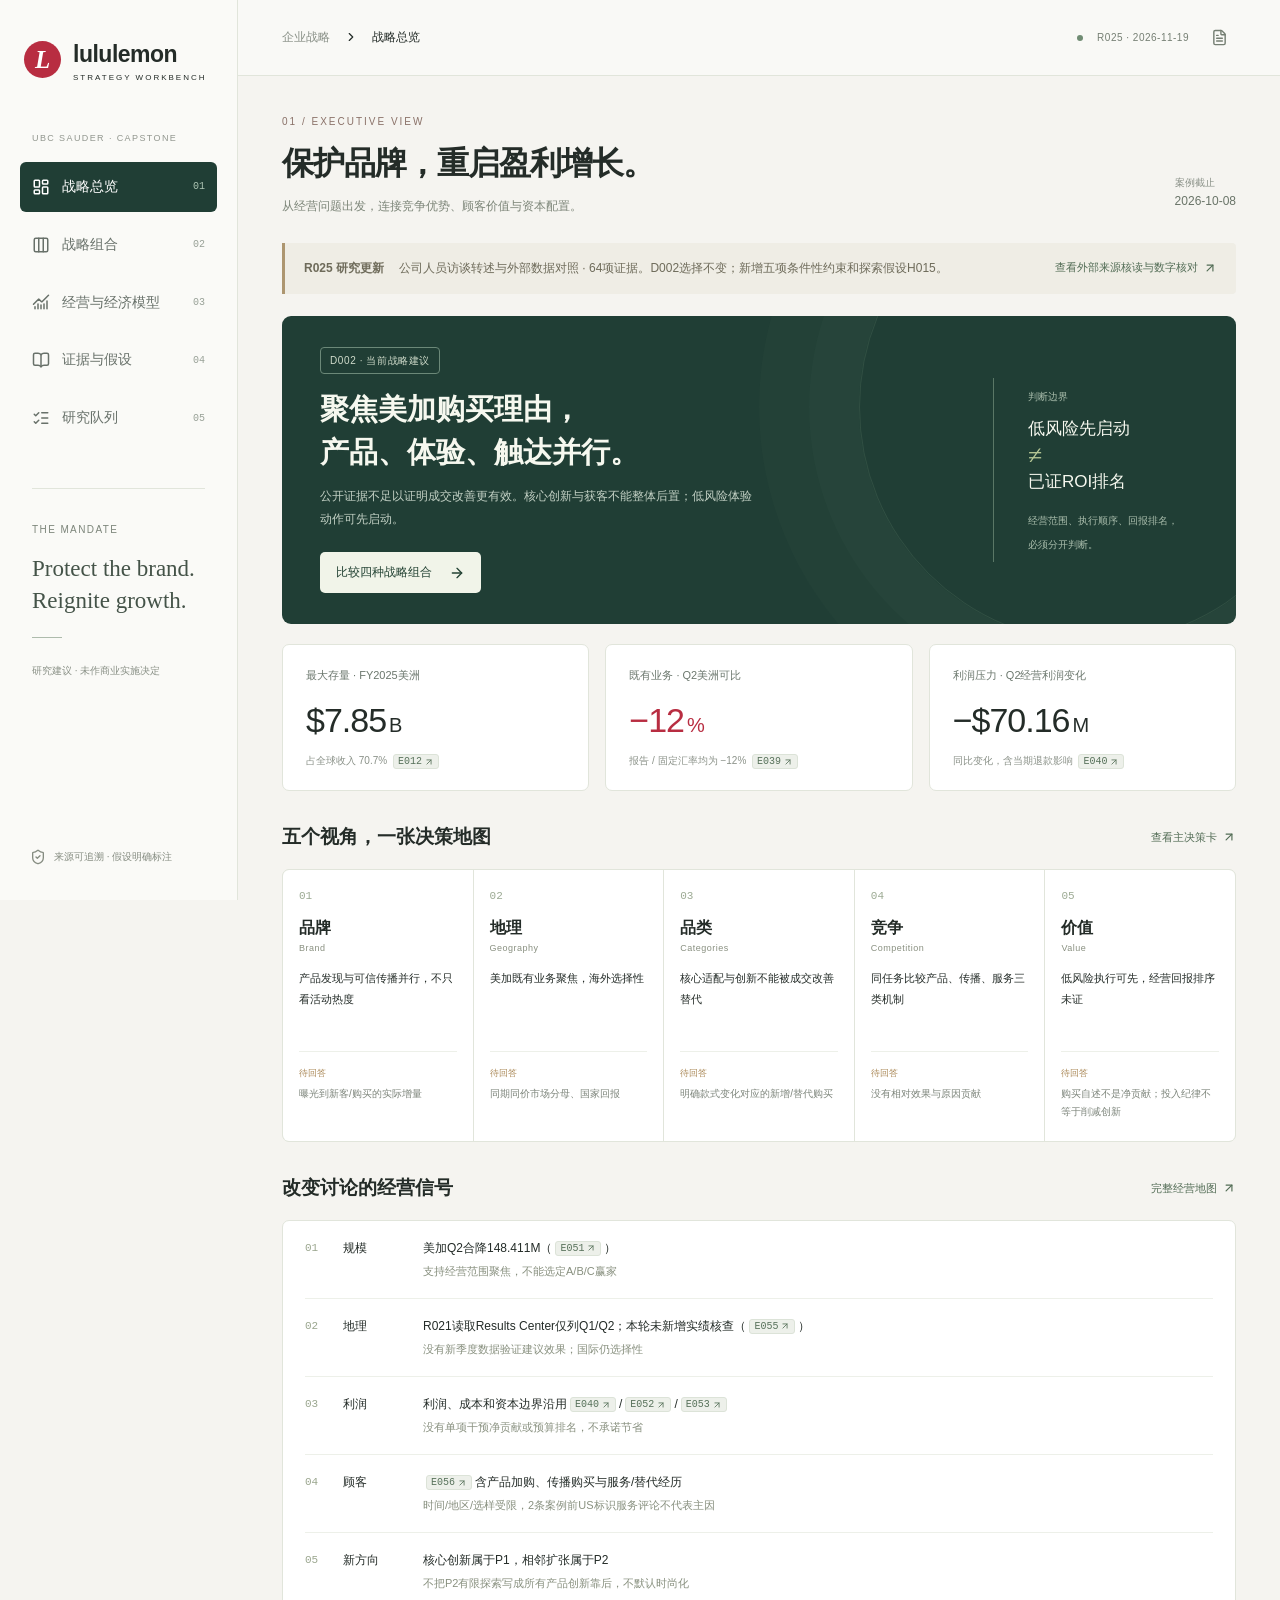
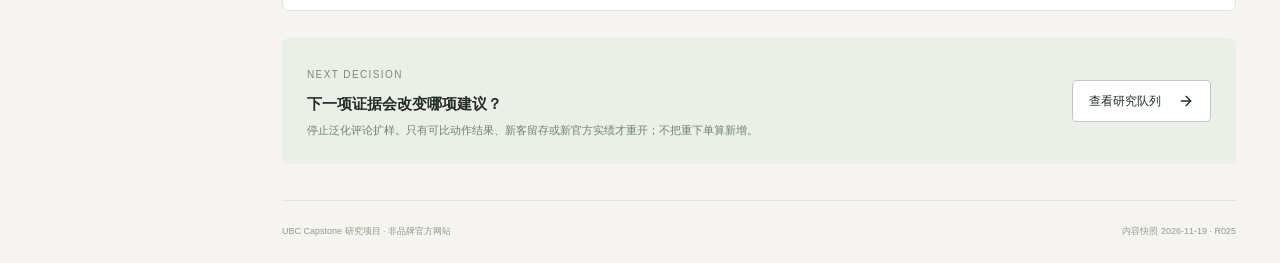
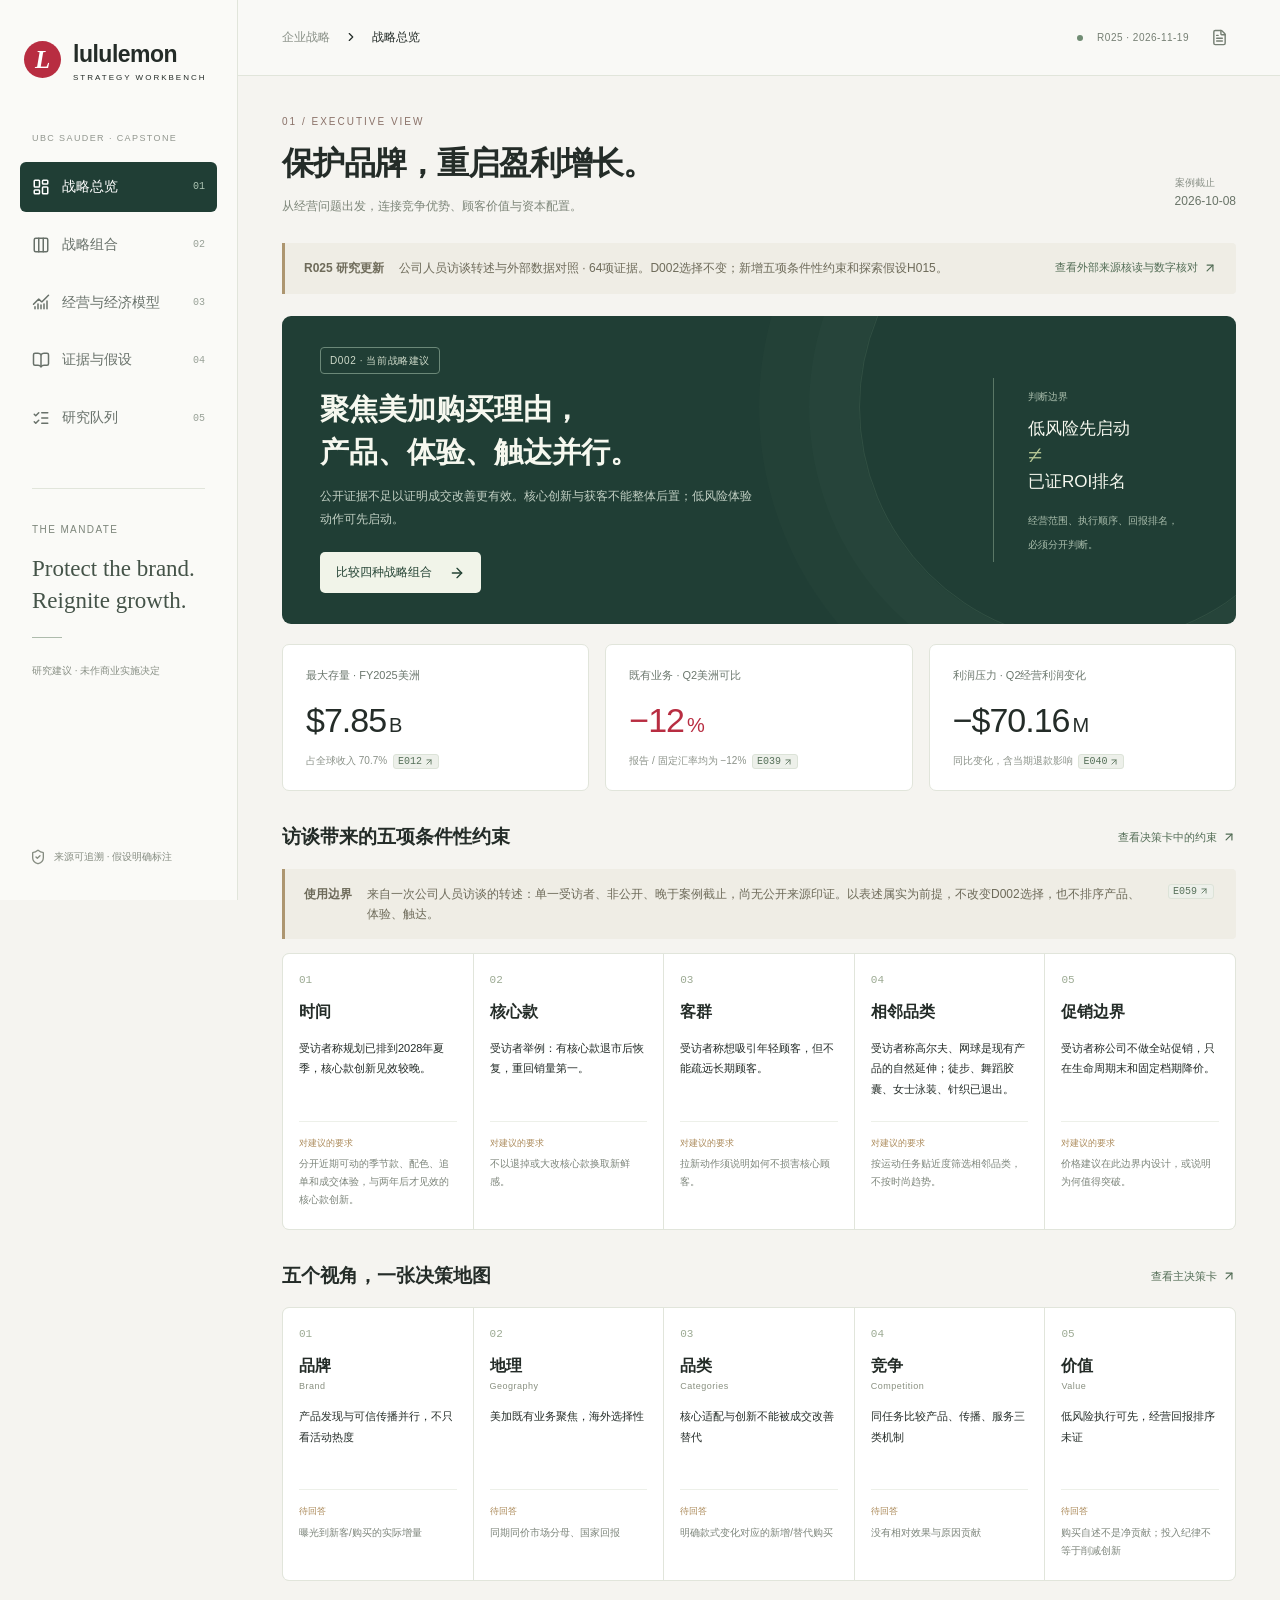
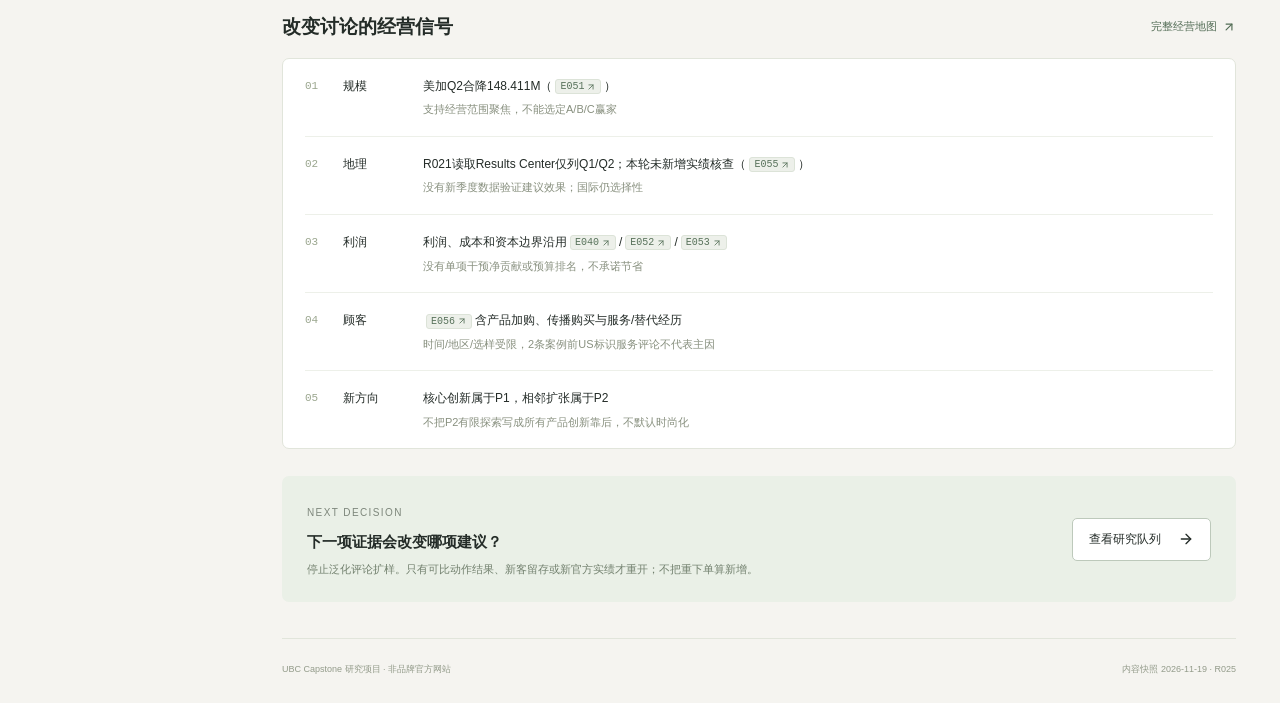
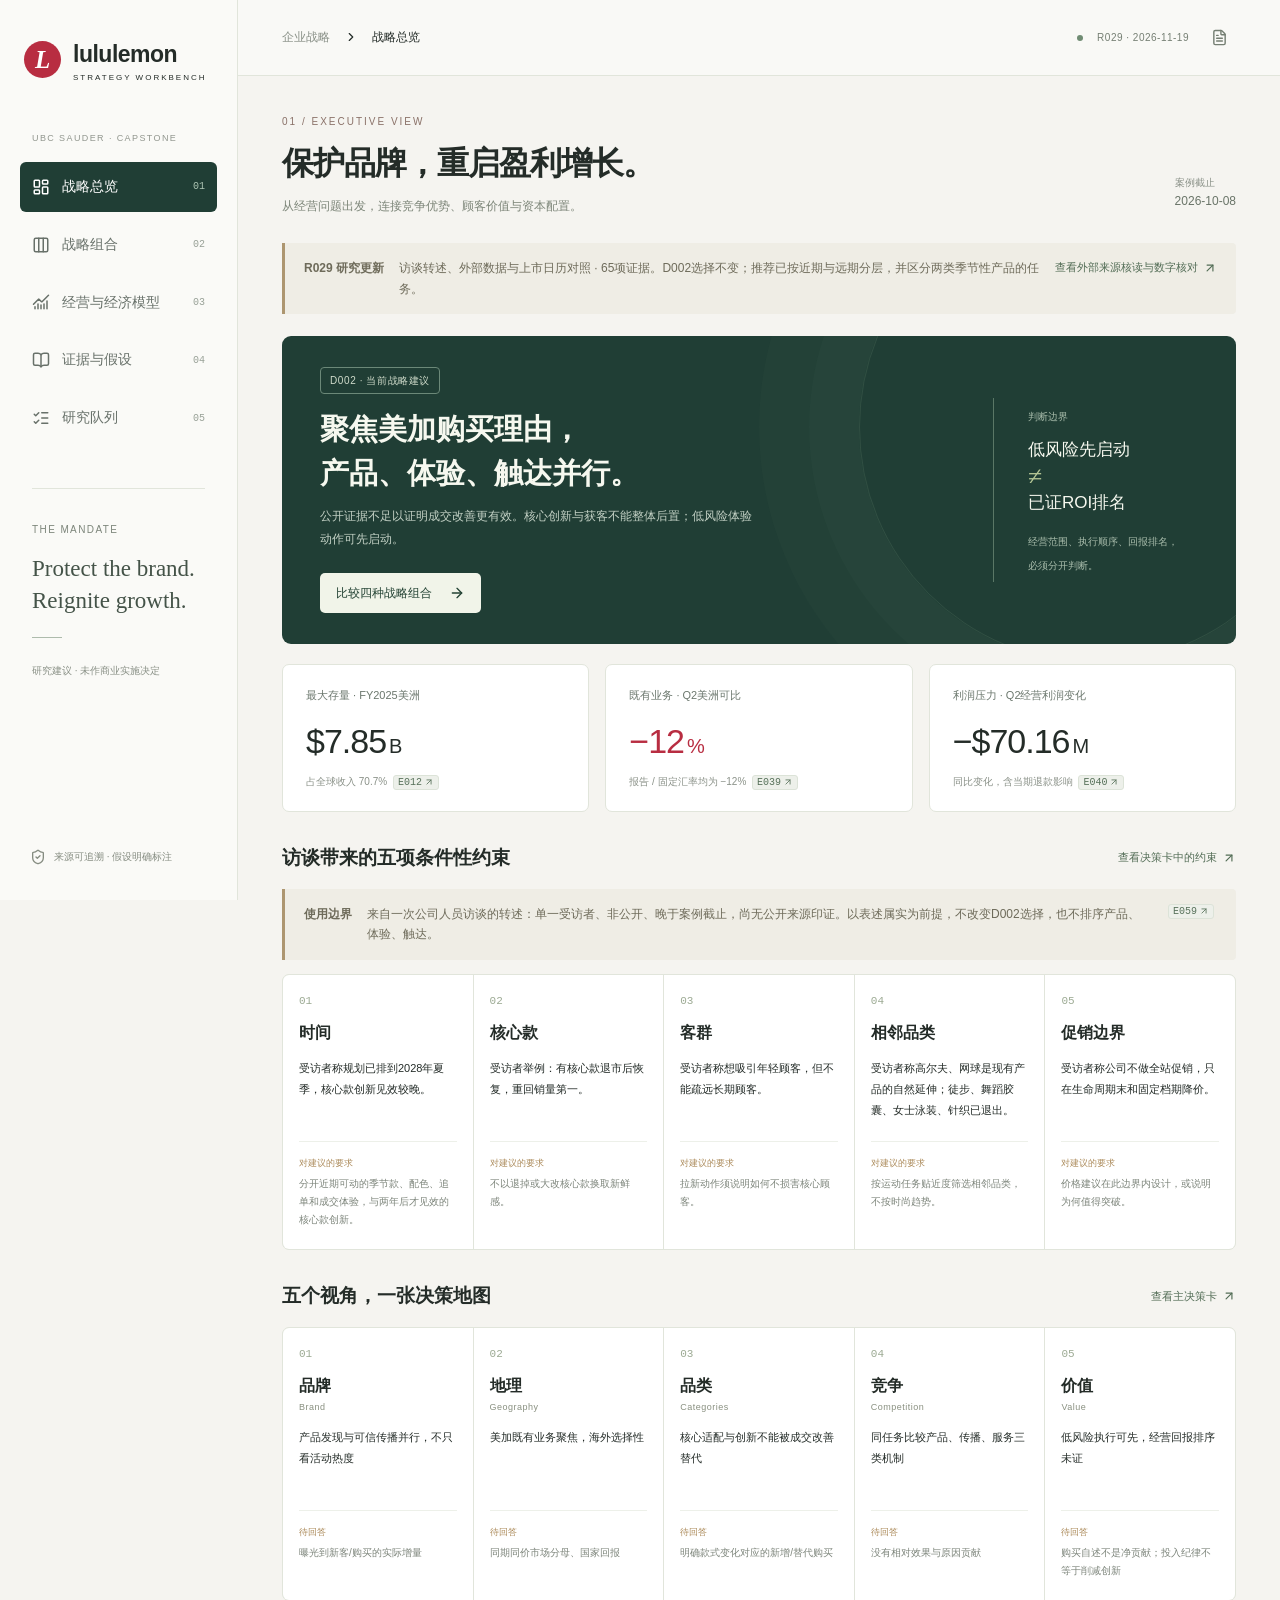
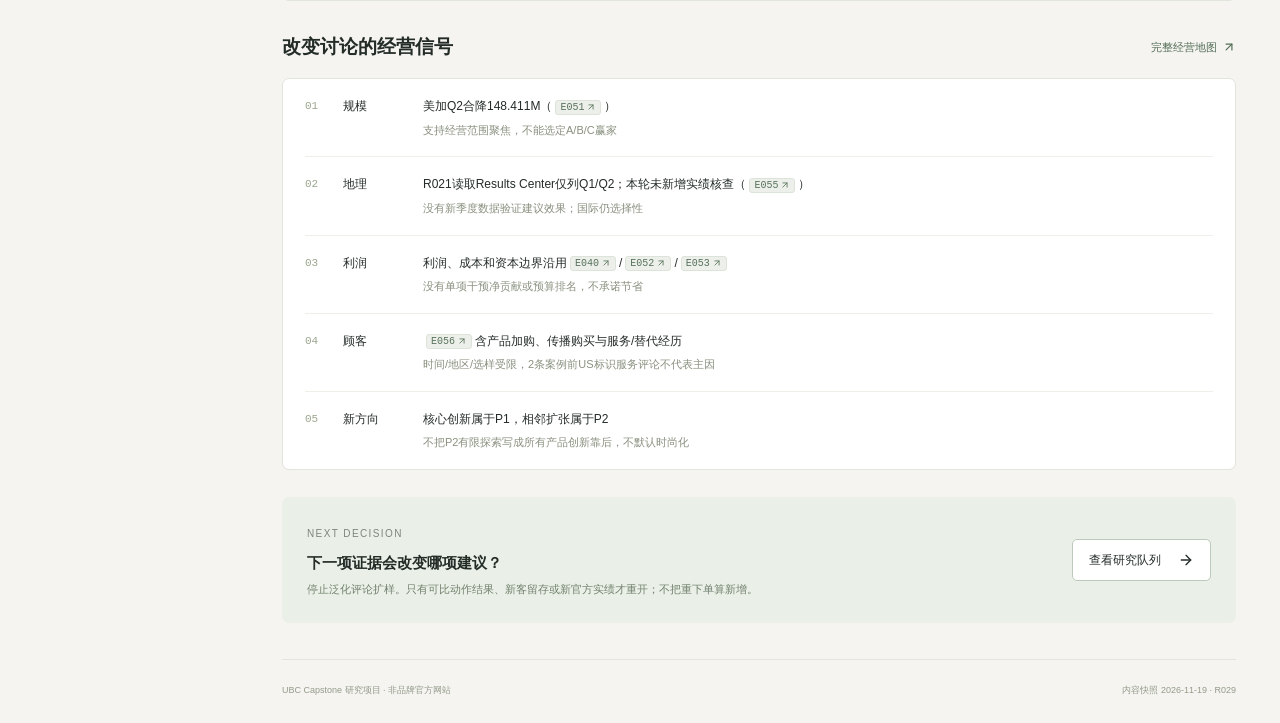
